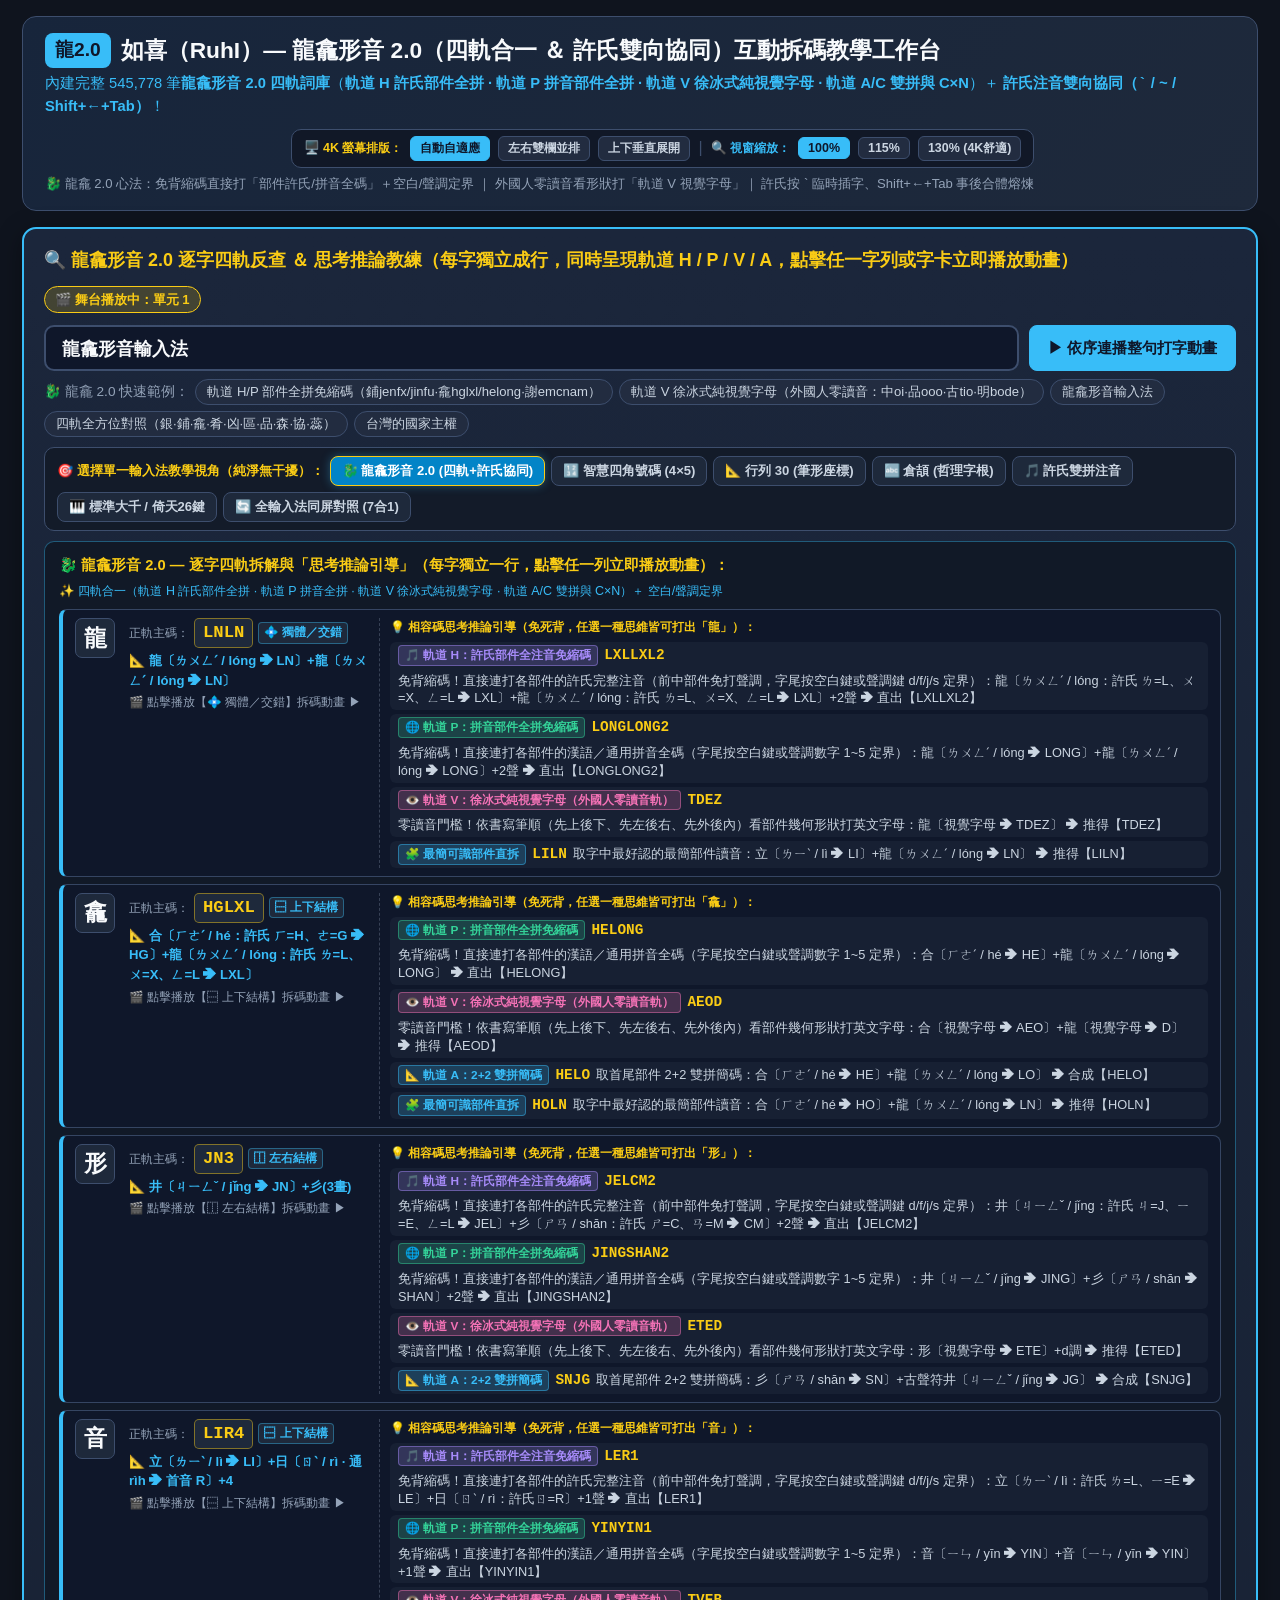
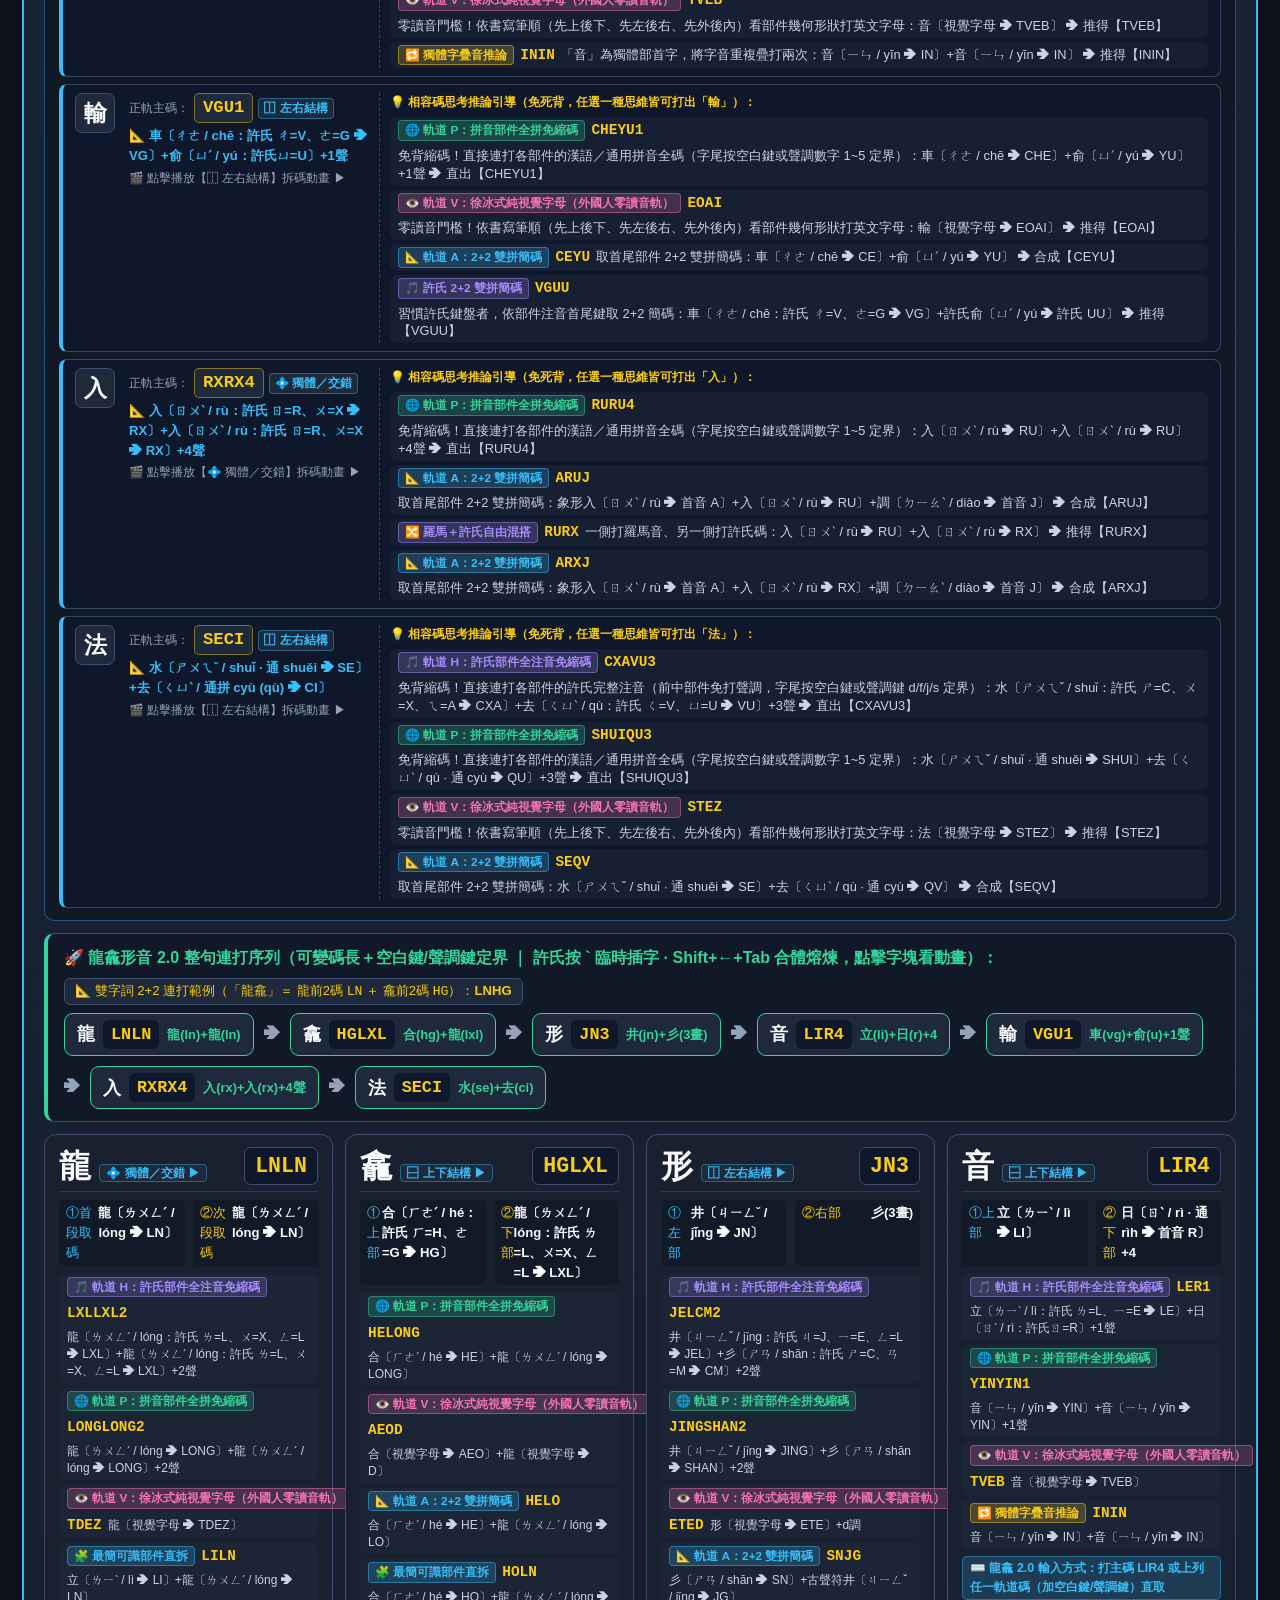
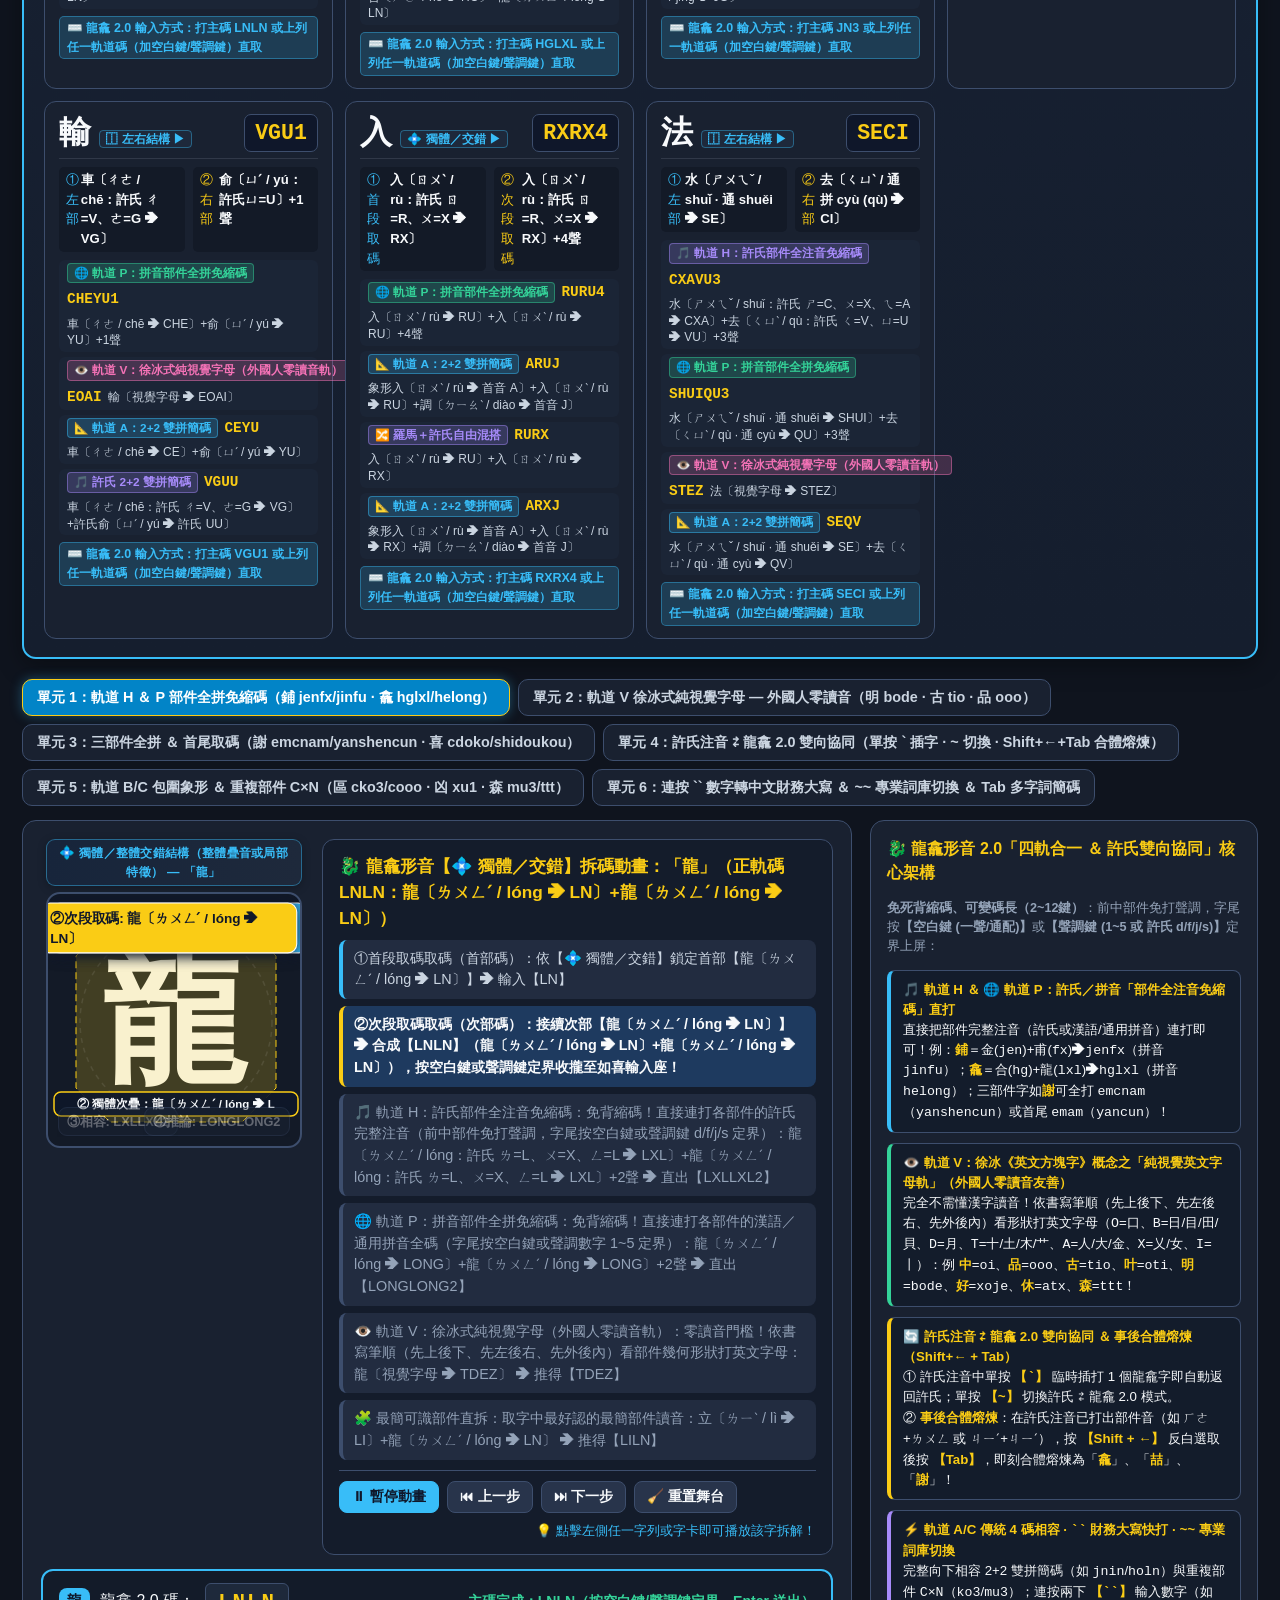
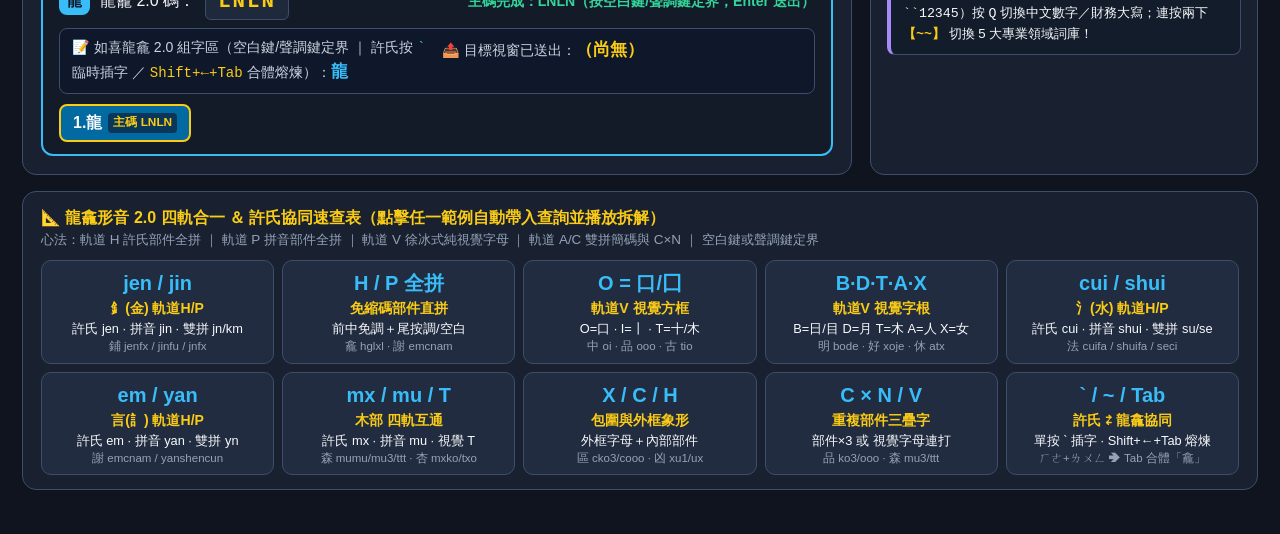
==== docs/ruhi_interactive_workbench.html @ 142019ea "feat(release): RuhI v0.7.0 - Longkan Morpho-Phonetic 4-Code IME (95,663 entries), cross-IME inline/t" ====
<!DOCTYPE html>
<html lang="zh-TW">
<head>
<meta charset="UTF-8">
<meta name="viewport" content="width=device-width, initial-scale=1.0">
<title>如喜（RuhI）— 跨輸入法通用反查教練 ＆ 互動拆碼教學工作台</title>
<style>
  :root {
    --bg-main: #0f141e;
    --bg-card: #192130;
    --bg-surface: #222c40;
    --bg-key: #28344b;
    --bg-key-spec: #34435e;
    --border: #3d4e6d;
    --text-bright: #f8fafc;
    --text-main: #cbd5e1;
    --text-muted: #94a3b8;
    --cyan: #38bdf8;
    --gold: #facc15;
    --green: #34d399;
    --pink: #f472b6;
    --purple: #a78bfa;
  }
  * { box-sizing: border-box; margin: 0; padding: 0; }
  body {
    background: var(--bg-main);
    color: var(--text-bright);
    font-family: "Microsoft JhengHei", "PingFang TC", "Noto Sans TC", sans-serif;
    line-height: 1.5;
    padding: 16px 22px;
  }
  .container {
    max-width: min(97vw, 2520px);
    margin: 0 auto;
  }

  /* 4K / 寬螢幕自適應雙主欄工作台 (R-UI/UX Split Workbench) */
  .workbench-layout {
    display: grid;
    grid-template-columns: 1fr;
    gap: 20px;
    align-items: start;
  }
  @media (min-width: 1520px) {
    body:not(.force-stack) .workbench-layout {
      grid-template-columns: minmax(520px, 1fr) minmax(880px, 1.15fr);
    }
    body:not(.force-stack) .stage-col {
      position: sticky;
      top: 14px;
    }
  }
  @media (min-width: 2100px) {
    body:not(.force-stack) .workbench-layout {
      grid-template-columns: minmax(680px, 1.05fr) minmax(1020px, 1.2fr);
      gap: 26px;
    }
    .char-cards-grid {
      grid-template-columns: repeat(auto-fill, minmax(255px, 1fr)) !important;
    }
  }
  body.force-split .workbench-layout {
    grid-template-columns: minmax(480px, 1fr) minmax(820px, 1.15fr);
  }
  body.force-split .stage-col {
    position: sticky;
    top: 14px;
  }

  /* 舞台聚光燈脈衝動畫（點擊字卡／詞塊時醒目提示） */
  @keyframes stagePulseGlow {
    0% { box-shadow: 0 0 0 0 rgba(250, 204, 21, 0.85), 0 0 32px rgba(56, 189, 248, 0.75); border-color: var(--gold); }
    60% { box-shadow: 0 0 0 10px rgba(250, 204, 21, 0), 0 0 24px rgba(56, 189, 248, 0.35); border-color: var(--cyan); }
    100% { box-shadow: none; border-color: var(--border); }
  }
  .stage-card.stage-flash {
    animation: stagePulseGlow 1.15s ease-out;
  }
  .combo-token.active-token {
    background: #065f46 !important;
    border: 2px solid var(--gold) !important;
    box-shadow: 0 0 16px rgba(250, 204, 21, 0.45);
    transform: translateY(-2px);
  }
  .char-detail-card.active-card {
    border: 2px solid var(--gold) !important;
    background: #1e3a5f !important;
    box-shadow: 0 0 18px rgba(250, 204, 21, 0.4);
  }
  .now-playing-pill {
    display: inline-flex;
    align-items: center;
    gap: 6px;
    background: rgba(250, 204, 21, 0.18);
    color: var(--gold);
    border: 1px solid var(--gold);
    padding: 3px 10px;
    border-radius: 999px;
    font-size: 0.82rem;
    font-weight: 700;
  }
  .toolbar-box {
    display: flex;
    align-items: center;
    gap: 8px;
    flex-wrap: wrap;
    background: #111827;
    padding: 6px 12px;
    border-radius: 10px;
    border: 1px solid var(--border);
  }
  .tb-btn {
    background: var(--bg-surface);
    color: var(--text-main);
    border: 1px solid var(--border);
    border-radius: 6px;
    padding: 3px 9px;
    font-size: 0.78rem;
    font-weight: 600;
    cursor: pointer;
  }
  .tb-btn:hover, .tb-btn.active {
    background: var(--cyan);
    color: #0f172a;
    border-color: var(--cyan);
  }
  header {
    background: linear-gradient(135deg, #17253b 0%, #1e293b 100%);
    border: 1px solid var(--border);
    border-radius: 14px;
    padding: 16px 22px;
    margin-bottom: 16px;
    display: flex;
    justify-content: space-between;
    align-items: center;
    flex-wrap: wrap;
    gap: 12px;
  }
  header h1 {
    font-size: 1.42rem;
    color: var(--text-bright);
    display: flex;
    align-items: center;
    gap: 10px;
  }
  .badge-four {
    background: var(--cyan);
    color: #0f172a;
    font-weight: 900;
    padding: 3px 10px;
    border-radius: 8px;
    font-size: 1.2rem;
  }
  header p { color: var(--cyan); font-size: 0.92rem; margin-top: 4px; }

  /* 🔍 整串文字／句子四角碼即時查詢器 */
  .lookup-panel {
    background: linear-gradient(180deg, #1b263b 0%, #151e2e 100%);
    border: 2px solid var(--cyan);
    border-radius: 14px;
    padding: 18px 20px;
    margin-bottom: 18px;
    box-shadow: 0 6px 24px rgba(0, 0, 0, 0.35);
  }
  .lookup-top {
    display: flex;
    gap: 12px;
    align-items: center;
    flex-wrap: wrap;
    margin-bottom: 12px;
  }
  .lookup-title {
    font-size: 1.12rem;
    font-weight: 800;
    color: var(--gold);
    display: flex;
    align-items: center;
    gap: 8px;
  }
  .lookup-input-row {
    display: flex;
    gap: 10px;
    width: 100%;
    flex-wrap: wrap;
  }
  .lookup-input {
    flex: 1;
    min-width: 260px;
    background: #0f172a;
    color: var(--text-bright);
    border: 2px solid var(--border);
    border-radius: 10px;
    padding: 10px 16px;
    font-size: 1.15rem;
    font-weight: 700;
    outline: none;
    transition: border-color 0.2s;
  }
  .lookup-input:focus { border-color: var(--gold); }
  .preset-chips {
    display: flex;
    gap: 6px;
    align-items: center;
    flex-wrap: wrap;
    margin-top: 8px;
    font-size: 0.85rem;
    color: var(--text-muted);
  }
  .chip-btn {
    background: var(--bg-surface);
    color: var(--text-main);
    border: 1px solid var(--border);
    border-radius: 999px;
    padding: 3px 11px;
    font-size: 0.82rem;
    cursor: pointer;
    transition: all 0.15s;
  }
  .chip-btn:hover { border-color: var(--cyan); color: #fff; background: #1e3a5f; }

  .ime-mode-bar {
    display: flex;
    gap: 6px;
    align-items: center;
    flex-wrap: wrap;
    margin-top: 10px;
    margin-bottom: 10px;
    padding: 8px 12px;
    background: #131b29;
    border: 1px solid var(--border);
    border-radius: 10px;
  }
  .ime-mode-btn {
    background: #1e293b;
    color: var(--text-main);
    border: 1px solid var(--border);
    padding: 5px 11px;
    border-radius: 8px;
    font-size: 0.82rem;
    font-weight: 700;
    cursor: pointer;
    transition: all 0.18s;
  }
  .ime-mode-btn:hover { border-color: var(--cyan); color: #fff; }
  .ime-mode-btn.active {
    background: #0284c7;
    color: #fff;
    border-color: var(--gold);
    box-shadow: 0 0 10px rgba(56, 189, 248, 0.35);
  }
  .cross-ime-matrix {
    background: #111927;
    border: 1px solid rgba(56, 189, 248, 0.4);
    border-radius: 10px;
    padding: 12px 14px;
    margin-bottom: 10px;
    display: flex;
    flex-direction: column;
    gap: 8px;
  }
  .cim-row {
    display: grid;
    grid-template-columns: 185px 1fr;
    gap: 10px;
    align-items: start;
    padding: 8px 10px;
    border-radius: 8px;
    background: rgba(30, 41, 59, 0.55);
    font-size: 0.85rem;
  }
  .cim-row.highlight-ime {
    background: rgba(2, 132, 199, 0.18);
    border: 1px solid var(--gold);
  }
  .cim-name { font-weight: 800; color: var(--gold); padding-top: 4px; }
  .cim-val { color: var(--text-bright); font-family: "Consolas", "Microsoft JhengHei", monospace; word-break: break-word; display: flex; flex-direction: column; gap: 6px; }
  /* 逐字獨立成行 + 相容碼思考推論引導列 */
  .cim-char-list {
    display: flex;
    flex-direction: column;
    gap: 7px;
    width: 100%;
  }
  .cim-char-line {
    display: grid;
    grid-template-columns: 44px minmax(195px, 240px) 1fr;
    gap: 10px;
    align-items: start;
    background: #0f172a;
    border: 1px solid rgba(61, 78, 109, 0.85);
    border-left: 4px solid var(--cyan);
    border-radius: 8px;
    padding: 8px 12px;
    cursor: pointer;
    transition: all 0.15s;
  }
  .cim-char-line:hover {
    border-color: var(--gold);
    background: #17253b;
    transform: translateX(2px);
  }
  @media (max-width: 860px) {
    .cim-char-line { grid-template-columns: 42px 1fr; }
    .cim-char-reasoning { grid-column: 1 / -1; }
  }
  .cim-char-glyph {
    font-size: 1.45rem;
    font-weight: 900;
    color: var(--text-bright);
    background: #1e293b;
    border: 1px solid var(--border);
    border-radius: 7px;
    width: 40px;
    height: 40px;
    display: flex;
    align-items: center;
    justify-content: center;
  }
  .cim-char-primary {
    display: flex;
    flex-direction: column;
    gap: 3px;
  }
  .cim-main-code {
    font-family: "Consolas", monospace;
    font-size: 1.08rem;
    font-weight: 900;
    color: var(--gold);
    background: #1e293b;
    padding: 1px 8px;
    border-radius: 5px;
    border: 1px solid rgba(250, 204, 21, 0.45);
    display: inline-block;
  }
  .cim-main-desc {
    font-size: 0.82rem;
    color: var(--cyan);
    font-weight: 700;
  }
  .cim-char-reasoning {
    display: flex;
    flex-direction: column;
    gap: 4px;
    font-size: 0.8rem;
    border-left: 1px dashed rgba(148, 163, 184, 0.3);
    padding-left: 10px;
  }
  .reason-item {
    display: flex;
    flex-wrap: wrap;
    align-items: baseline;
    gap: 6px;
    line-height: 1.4;
    background: rgba(30, 41, 59, 0.55);
    padding: 3px 8px;
    border-radius: 6px;
  }
  .reason-tag {
    font-size: 0.74rem;
    font-weight: 800;
    padding: 1px 6px;
    border-radius: 4px;
    white-space: nowrap;
  }
  .rt-sound { background: rgba(52, 211, 153, 0.2); color: var(--green); border: 1px solid rgba(52, 211, 153, 0.45); }
  .rt-shape { background: rgba(56, 189, 248, 0.2); color: var(--cyan); border: 1px solid rgba(56, 189, 248, 0.45); }
  .rt-dup   { background: rgba(250, 204, 21, 0.2); color: var(--gold); border: 1px solid rgba(250, 204, 21, 0.45); }
  .rt-hsu   { background: rgba(167, 139, 250, 0.2); color: var(--purple); border: 1px solid rgba(167, 139, 250, 0.45); }
  .rt-vis   { background: rgba(244, 114, 182, 0.2); color: var(--pink); border: 1px solid rgba(244, 114, 182, 0.45); }
  .reason-code {
    font-family: "Consolas", monospace;
    font-weight: 900;
    color: var(--gold);
    font-size: 0.9rem;
  }
  .reason-explain {
    color: var(--text-main);
    font-family: "Microsoft JhengHei", sans-serif;
  }
  .guide-card {
    background: var(--bg-card);
    border: 1px solid var(--border);
    border-radius: 14px;
    padding: 16px;
    display: flex;
    flex-direction: column;
    gap: 10px;
  }
  .guide-rule-box {
    background: #131c2b;
    border: 1px solid var(--border);
    border-left: 4px solid var(--cyan);
    border-radius: 8px;
    padding: 9px 12px;
    font-size: 0.83rem;
  }
  .guide-rule-box strong { color: var(--gold); }
  .cdc-cross-ime {
    margin-top: 6px;
    padding-top: 6px;
    border-top: 1px dashed rgba(148, 163, 184, 0.28);
    display: flex;
    flex-direction: column;
    gap: 3px;
    font-size: 0.77rem;
  }
  .cdc-ime-row {
    display: flex;
    justify-content: space-between;
    gap: 6px;
    color: var(--text-muted);
  }
  .cdc-ime-row strong { color: var(--text-bright); font-family: "Consolas", "Microsoft JhengHei", monospace; }

  /* 整串最速連打攻略條 */
  .combo-banner {
    background: #111827;
    border: 1px solid var(--border);
    border-left: 4px solid var(--green);
    border-radius: 10px;
    padding: 12px 16px;
    margin-top: 12px;
    display: flex;
    flex-direction: column;
    gap: 8px;
  }
  .combo-tokens {
    display: flex;
    flex-wrap: wrap;
    gap: 10px;
    align-items: center;
  }
  .combo-token {
    background: #1e293b;
    border: 1px solid var(--green);
    border-radius: 9px;
    padding: 6px 12px;
    cursor: pointer;
    display: flex;
    align-items: center;
    gap: 8px;
    transition: all 0.15s;
  }
  .combo-token:hover {
    background: #064e3b;
    transform: translateY(-2px);
    box-shadow: 0 4px 12px rgba(52, 211, 153, 0.25);
  }
  .ct-word { font-size: 1.15rem; font-weight: 800; color: var(--text-bright); }
  .ct-code {
    font-family: "Consolas", monospace;
    font-size: 1.05rem;
    font-weight: 800;
    color: var(--gold);
    background: #0f172a;
    padding: 2px 8px;
    border-radius: 6px;
  }
  .ct-keyhint { font-size: 0.8rem; color: var(--green); font-weight: 600; }

  /* 逐字四角拆解卡片網格 */
  .char-cards-grid {
    display: grid;
    grid-template-columns: repeat(auto-fill, minmax(235px, 1fr));
    gap: 12px;
    margin-top: 12px;
  }
  .char-detail-card {
    background: var(--bg-card);
    border: 1px solid var(--border);
    border-radius: 12px;
    padding: 12px 14px;
    cursor: pointer;
    transition: all 0.18s;
    display: flex;
    flex-direction: column;
    gap: 8px;
  }
  .char-detail-card:hover, .char-detail-card.active-card {
    border-color: var(--gold);
    background: #1e2d44;
    transform: translateY(-2px);
    box-shadow: 0 4px 14px rgba(250, 204, 21, 0.2);
  }
  .cdc-header {
    display: flex;
    justify-content: space-between;
    align-items: center;
    border-bottom: 1px solid rgba(148, 163, 184, 0.18);
    padding-bottom: 6px;
  }
  .cdc-char {
    font-size: 2rem;
    font-weight: 900;
    color: var(--text-bright);
    line-height: 1.1;
  }
  .cdc-maincode {
    font-family: "Consolas", monospace;
    font-size: 1.35rem;
    font-weight: 900;
    color: var(--gold);
    background: #0f172a;
    padding: 2px 10px;
    border-radius: 7px;
    border: 1px solid var(--border);
  }
  .cdc-corners {
    display: grid;
    grid-template-columns: 1fr 1fr;
    gap: 4px 8px;
    font-size: 0.82rem;
  }
  .cdc-c-item {
    background: #131a27;
    padding: 3px 7px;
    border-radius: 5px;
    display: flex;
    justify-content: space-between;
  }
  .cdc-badges {
    display: flex;
    flex-wrap: wrap;
    gap: 5px;
    font-size: 0.78rem;
  }
  .cdc-badge {
    padding: 2px 7px;
    border-radius: 5px;
    font-weight: 600;
  }
  .b-fuzzy { background: rgba(52, 211, 153, 0.18); color: var(--green); border: 1px solid rgba(52, 211, 153, 0.4); }
  .b-var { background: rgba(244, 114, 182, 0.18); color: var(--pink); border: 1px solid rgba(244, 114, 182, 0.4); }
  .b-how { background: rgba(56, 189, 248, 0.18); color: var(--cyan); border: 1px solid rgba(56, 189, 248, 0.4); width: 100%; margin-top: 2px; }

  .lesson-tabs {
    display: flex;
    gap: 8px;
    flex-wrap: wrap;
    margin-bottom: 14px;
  }
  .tab-btn {
    background: var(--bg-card);
    color: var(--text-main);
    border: 1px solid var(--border);
    padding: 8px 14px;
    border-radius: 10px;
    cursor: pointer;
    font-size: 0.9rem;
    font-weight: 600;
    transition: all 0.2s;
  }
  .tab-btn:hover { border-color: var(--cyan); color: var(--text-bright); }
  .tab-btn.active {
    background: #0284c7;
    color: #fff;
    border-color: var(--gold);
    box-shadow: 0 0 12px rgba(56, 189, 248, 0.35);
  }
  .main-grid {
    display: grid;
    grid-template-columns: 1fr 388px;
    gap: 18px;
  }
  @media (max-width: 980px) { .main-grid { grid-template-columns: 1fr; } }
  .stage-card {
    background: var(--bg-card);
    border: 1px solid var(--border);
    border-radius: 14px;
    padding: 18px;
    display: flex;
    flex-direction: column;
    gap: 14px;
  }
  .stage-top {
    display: grid;
    grid-template-columns: 265px 1fr;
    gap: 16px;
    align-items: stretch;
  }
  @media (max-width: 720px) { .stage-top { grid-template-columns: 1fr; } }
  .canvas-col {
    display: flex;
    flex-direction: column;
    align-items: center;
    gap: 6px;
  }
  .struct-type-pill {
    width: 256px;
    background: linear-gradient(90deg, #17253b 0%, #1e293b 100%);
    border: 1px solid rgba(56, 189, 248, 0.45);
    border-radius: 9px;
    padding: 4px 10px;
    font-size: 0.78rem;
    font-weight: 800;
    color: var(--cyan);
    text-align: center;
    letter-spacing: 0.3px;
    box-shadow: 0 2px 8px rgba(0, 0, 0, 0.25);
  }
  .char-canvas {
    position: relative;
    width: 256px;
    height: 256px;
    background: #131a27;
    border: 2px solid var(--border);
    border-radius: 14px;
    margin: 0 auto;
    overflow: hidden;
    display: flex;
    align-items: center;
    justify-content: center;
  }
  .char-canvas[data-struct="four_corner"]::before,
  .char-canvas[data-struct="four_corner"]::after {
    content: "";
    position: absolute;
    background: rgba(148, 163, 184, 0.14);
  }
  .char-canvas[data-struct="four_corner"]::before { width: 100%; height: 1px; top: 50%; left: 0; }
  .char-canvas[data-struct="four_corner"]::after { height: 100%; width: 1px; left: 50%; top: 0; }
  .hl-svg-overlay {
    position: absolute;
    inset: 0;
    width: 256px;
    height: 256px;
    z-index: 4;
    pointer-events: none;
    overflow: visible;
  }
  @keyframes svgZonePulse {
    0%, 100% { fill-opacity: 0.22; stroke-width: 3.2px; }
    50% { fill-opacity: 0.34; stroke-width: 4.2px; }
  }
  .svg-hl-shape {
    animation: svgZonePulse 1.8s ease-in-out infinite;
    transition: all 0.28s ease;
  }
  .big-char {
    font-size: 144px;
    font-weight: 800;
    color: var(--text-bright);
    user-select: none;
    z-index: 2;
    line-height: 1;
  }
  .phrase-pair { display: flex; gap: 8px; z-index: 2; }
  .phrase-pair span { font-size: 92px; font-weight: 800; padding: 4px; }
  .corner-spot {
    position: absolute;
    border-radius: 9px;
    padding: 4px 8px;
    font-size: 0.8rem;
    font-weight: 700;
    z-index: 5;
    transition: all 0.28s;
    opacity: 0.35;
    background: #1e293b;
    border: 1px solid var(--border);
  }
  .corner-spot.active {
    opacity: 1;
    transform: scale(1.06);
    color: #0f172a;
    box-shadow: 0 0 14px currentColor;
  }
  .spot-tl { top: 10px; left: 10px; }
  .spot-tr { top: 10px; right: 10px; }
  .spot-bl { bottom: 10px; left: 10px; }
  .spot-br { bottom: 10px; right: 10px; }
  .spot-tl.active { background: var(--cyan); border-color: #fff; }
  .spot-tr.active { background: var(--gold); border-color: #fff; }
  .spot-bl.active { background: var(--green); border-color: #fff; }
  .spot-br.active { background: var(--pink); border-color: #fff; }
  .highlight-zone {
    position: absolute;
    border: 3px dashed var(--gold);
    border-radius: 10px;
    background: rgba(56, 189, 248, 0.14);
    z-index: 3;
    transition: all 0.3s ease;
    pointer-events: none;
    opacity: 0;
  }
  .highlight-zone.show { opacity: 1; }
  .steps-panel {
    display: flex;
    flex-direction: column;
    justify-content: space-between;
    background: #141c2b;
    border: 1px solid var(--border);
    border-radius: 12px;
    padding: 14px 16px;
  }
  .step-list { display: flex; flex-direction: column; gap: 7px; }
  .step-item {
    padding: 8px 11px;
    border-radius: 8px;
    background: var(--bg-surface);
    border-left: 4px solid var(--border);
    font-size: 0.9rem;
    color: var(--text-muted);
    cursor: pointer;
    transition: all 0.2s;
  }
  .step-item.done { color: var(--text-main); border-left-color: var(--cyan); }
  .step-item.current {
    background: #1e3a5f;
    color: var(--text-bright);
    border-left-color: var(--gold);
    font-weight: 700;
  }
  .playback-controls {
    display: flex;
    align-items: center;
    gap: 8px;
    margin-top: 10px;
    padding-top: 10px;
    border-top: 1px solid var(--border);
    flex-wrap: wrap;
  }
  .ctrl-btn {
    background: var(--bg-key);
    color: var(--text-bright);
    border: 1px solid var(--border);
    padding: 6px 12px;
    border-radius: 8px;
    cursor: pointer;
    font-weight: 600;
    font-size: 0.85rem;
  }
  .ctrl-btn:hover { border-color: var(--cyan); background: #334155; }
  .ctrl-btn.primary { background: var(--cyan); color: #0f172a; border-color: var(--cyan); }

  /* 模擬 TSF 候選字視窗 */
  .tsf-window {
    background: #131b29;
    border: 2px solid var(--cyan);
    border-radius: 12px;
    padding: 12px 16px;
  }
  .tsf-header {
    display: flex;
    justify-content: space-between;
    align-items: center;
    margin-bottom: 8px;
    flex-wrap: wrap;
    gap: 8px;
  }
  .tsf-code-box { display: flex; align-items: center; gap: 10px; }
  .tsf-code {
    font-family: "Consolas", monospace;
    font-size: 1.3rem;
    font-weight: 800;
    color: var(--gold);
    letter-spacing: 2px;
    background: #1e293b;
    padding: 2px 12px;
    border-radius: 6px;
    border: 1px solid var(--border);
  }
  .tsf-status { color: var(--green); font-size: 0.88rem; font-weight: 600; }
  .tsf-candidates { display: flex; gap: 8px; flex-wrap: wrap; }
  .cand-item {
    background: var(--bg-key);
    border: 1px solid var(--border);
    padding: 5px 12px;
    border-radius: 8px;
    font-size: 1rem;
    display: flex;
    align-items: center;
    gap: 6px;
    cursor: pointer;
  }
  .cand-item.selected {
    background: #0369a1;
    border: 2px solid var(--gold);
    font-weight: 700;
  }
  .cand-tag {
    font-size: 0.74rem;
    padding: 1px 5px;
    border-radius: 4px;
    background: rgba(15, 23, 42, 0.6);
    color: var(--gold);
  }

  /* 4x5 實體小鍵盤 */
  .numpad-card {
    background: var(--bg-card);
    border: 1px solid var(--border);
    border-radius: 14px;
    padding: 16px;
  }
  .numpad-title {
    font-size: 1rem;
    font-weight: 700;
    color: var(--gold);
    margin-bottom: 10px;
    display: flex;
    justify-content: space-between;
    align-items: center;
  }
  .numpad-grid {
    display: grid;
    grid-template-columns: repeat(4, minmax(0, 1fr));
    grid-auto-rows: minmax(68px, auto);
    gap: 9px;
  }
  .np-key {
    background: var(--bg-key);
    border: 1px solid var(--border);
    border-radius: 10px;
    padding: 8px 10px;
    display: flex;
    flex-direction: column;
    justify-content: space-between;
    gap: 4px;
    cursor: pointer;
    user-select: none;
    transition: all 0.12s;
    overflow: hidden;
  }
  .np-key:hover { border-color: var(--cyan); background: #334155; }
  .np-key:active, .np-key.pressing {
    background: var(--cyan) !important;
    color: #0f172a !important;
    border-color: var(--gold) !important;
    transform: scale(0.95);
    box-shadow: 0 0 18px rgba(56, 189, 248, 0.75);
  }
  .np-key.pressing .k-main, .np-key.pressing .k-sub { color: #0f172a !important; }
  .np-key.trail { border-color: var(--cyan); background: #1e3a5f; }
  .np-key.spec { background: var(--bg-key-spec); }
  .np-key.tall { grid-row: span 2; }
  .np-key.wide { grid-column: span 2; }
  .k-main {
    font-size: 1.25rem;
    font-weight: 800;
    line-height: 1.15;
    color: var(--text-bright);
  }
  .k-sub {
    font-size: 0.78rem;
    line-height: 1.25;
    color: var(--text-muted);
    white-space: nowrap;
  }

  /* 0~9 筆形口訣互動卡片 */
  .rhyme-section {
    margin-top: 16px;
    background: var(--bg-card);
    border: 1px solid var(--border);
    border-radius: 14px;
    padding: 14px 18px;
  }
  .rhyme-grid {
    display: grid;
    grid-template-columns: repeat(10, 1fr);
    gap: 8px;
    margin-top: 10px;
  }
  @media (max-width: 900px) { .rhyme-grid { grid-template-columns: repeat(5, 1fr); } }
  .rhyme-box {
    background: var(--bg-surface);
    border: 1px solid var(--border);
    border-radius: 10px;
    padding: 7px;
    text-align: center;
    cursor: pointer;
  }
  .rhyme-box:hover { border-color: var(--gold); background: #1e3a5f; }
  .r-num { font-size: 1.25rem; font-weight: 900; color: var(--cyan); }
  .r-name { font-size: 0.88rem; font-weight: 700; color: var(--gold); }
  .r-shape { font-size: 0.8rem; color: var(--text-bright); }
  .r-ex { font-size: 0.72rem; color: var(--text-muted); }
</style>
</head>
<body>
<div class="container">
  <header>
    <div>
      <h1><span class="badge-four" id="headerBadge">龍2.0</span> <span id="headerTitleText">如喜（RuhI）— 跨輸入法通用反查教練 ＆ 互動拆碼教學工作台</span></h1>
      <p id="headerSubText">內建完整 545,778 筆<strong>龍龕形音 2.0 四軌詞庫</strong> ＋ 76,299 筆四角混合構詞碼表 ＋ <strong>全系統 7 大輸入法雙向反查與相容碼思考推論引擎</strong>！</p>
    </div>
    <div style="display:flex; flex-direction:column; align-items:flex-end; gap:6px;">
      <div class="toolbar-box">
        <span style="font-size:0.78rem; color:var(--gold); font-weight:700;">🖥️ 4K 螢幕排版：</span>
        <button class="tb-btn active" id="layoutAutoBtn" onclick="setWorkbenchLayout('auto')" title="寬螢幕(≥1520px)自動左右並排，窄視窗上下展開">自動自適應</button>
        <button class="tb-btn" id="layoutSplitBtn" onclick="setWorkbenchLayout('split')" title="強制左右雙欄並排（左查字卡、右釘選動畫舞台）">左右雙欄並排</button>
        <button class="tb-btn" id="layoutStackBtn" onclick="setWorkbenchLayout('stack')" title="傳統上下垂直堆疊">上下垂直展開</button>
        <span style="color:var(--border);">|</span>
        <span style="font-size:0.78rem; color:var(--cyan); font-weight:700;">🔍 視窗縮放：</span>
        <button class="tb-btn active" id="zoom100Btn" onclick="setPageZoom(1)">100%</button>
        <button class="tb-btn" id="zoom115Btn" onclick="setPageZoom(1.15)">115%</button>
        <button class="tb-btn" id="zoom130Btn" onclick="setPageZoom(1.3)">130% (4K舒適)</button>
      </div>
      <div id="headerMotto" style="font-size:0.82rem; color:var(--text-muted);">
        切換下方「跨輸入法反查視角」，全頁即刻純淨化為該輸入法專屬拆碼教學（絕不混雜其他方案干擾資訊）
      </div>
    </div>
  </header>

  <div class="workbench-layout">
    <!-- 左主欄：🔍 整串文字／句子即時查詢器與逐字字卡 -->
    <div class="lookup-col">
      <div class="lookup-panel" style="margin-bottom:0;">
        <div class="lookup-top" style="justify-content:space-between;">
          <div class="lookup-title" id="lookupTitleText">🔍 跨輸入法整句即時反查 ＆ 相容碼思考推論教練（點擊任一字列或字卡立即播放拆解動畫）</div>
          <span class="now-playing-pill" id="nowPlayingBadge">🎬 舞台播放中：單元 1</span>
        </div>
        <div class="lookup-input-row">
          <input type="text" id="lookupInput" class="lookup-input" value="龍龕形音輸入法" placeholder="在此輸入或貼上想查詢的單字、詞彙或整串句子（例如：龍龕形音輸入法、台灣）..." oninput="analyzeFullText()" />
          <button class="ctrl-btn primary" onclick="playLookupSequenceAnim()" style="font-size:0.95rem; padding:10px 18px;">▶ 依序連播整句打字動畫</button>
        </div>
        <div class="preset-chips" id="presetChips"></div>

        <!-- 通用可擴展跨輸入法反查教練模式切換列 -->
        <div class="ime-mode-bar" id="imeModeBar">
          <span style="font-size:0.82rem; font-weight:800; color:var(--gold);">🎯 選擇單一輸入法教學視角（純淨無干擾）：</span>
          <button class="ime-mode-btn" data-ime="longkan" onclick="setCrossImeMode('longkan')">🐉 龍龕形音 2.0 (四軌+許氏協同)</button>
          <button class="ime-mode-btn" data-ime="four_corner" onclick="setCrossImeMode('four_corner')">🔢 智慧四角號碼 (4×5)</button>
          <button class="ime-mode-btn" data-ime="array30" onclick="setCrossImeMode('array30')">📐 行列 30 (筆形座標)</button>
          <button class="ime-mode-btn" data-ime="cangjie" onclick="setCrossImeMode('cangjie')">🔤 倉頡 (哲理字根)</button>
          <button class="ime-mode-btn" data-ime="hsu" onclick="setCrossImeMode('hsu')">🎵 許氏雙拼注音</button>
          <button class="ime-mode-btn" data-ime="standard" onclick="setCrossImeMode('standard')">🎹 標準大千 / 倚天26鍵</button>
          <button class="ime-mode-btn active" data-ime="all" onclick="setCrossImeMode('all')">🔄 全輸入法同屏對照 (7合1)</button>
        </div>

        <!-- 逐字獨立成行 + 相容碼思考推論引導面板 -->
        <div class="cross-ime-matrix" id="crossImeMatrix"></div>

        <!-- A. 整串最速連打推薦序列 -->
        <div class="combo-banner" id="comboBanner"></div>

        <!-- B. 逐字拆解詳情卡片 -->
        <div class="char-cards-grid" id="charCardsGrid"></div>
      </div>
    </div>

    <!-- 右主欄（寬螢幕 Sticky 常駐釘選）：單元頁籤 ＋ 動畫舞台 ＋ 專屬互動卡 ＋ 底部速查表 -->
    <div class="stage-col" id="stageAnchor">
      <!-- 單元切換頁籤（隨當前選取的輸入法動態切換） -->
      <div class="lesson-tabs" id="lessonTabs"></div>

      <div class="main-grid">
        <!-- 左側動畫舞台與模擬候選窗 -->
        <div class="stage-card" id="stageCard">
      <div class="stage-top">
        <div class="canvas-col">
          <div class="struct-type-pill" id="structTypePill">💠 結構拓撲分析</div>
          <div class="char-canvas" id="charCanvas" data-struct="single">
            <svg class="hl-svg-overlay" id="hlSvg" viewBox="0 0 256 256" aria-hidden="true"></svg>
            <div class="spot-tl corner-spot" id="spot0">①首部</div>
            <div class="spot-tr corner-spot" id="spot1">②次部</div>
            <div class="spot-bl corner-spot" id="spot2">③相容軌</div>
            <div class="spot-br corner-spot" id="spot3">④推論法</div>
            <div class="highlight-zone" id="hlZone"></div>
            <div class="big-char" id="stageChar">龍</div>
          </div>
        </div>

        <div class="steps-panel">
          <div>
            <h3 id="lessonTitle" style="color:var(--gold); margin-bottom:8px; font-size:1.08rem;"></h3>
            <div class="step-list" id="stepList"></div>
          </div>
          <div class="playback-controls">
            <button class="ctrl-btn primary" id="playPauseBtn" onclick="togglePlay()">⏸ 暫停動畫</button>
            <button class="ctrl-btn" onclick="prevStep()">⏮ 上一步</button>
            <button class="ctrl-btn" onclick="nextStep()">⏭ 下一步</button>
            <button class="ctrl-btn" onclick="clearSandbox()">🧹 重置舞台</button>
            <span style="font-size:0.8rem; color:var(--cyan); margin-left:auto;">
              💡 點擊左側任一字列或字卡即可播放該字拆解！
            </span>
          </div>
        </div>
      </div>

      <!-- 模擬如喜 TSF 懸浮候選窗 -->
      <div class="tsf-window">
        <div class="tsf-header">
          <div class="tsf-code-box">
            <span class="badge-four" id="tsfBadgeIcon" style="font-size:0.95rem; padding:2px 8px;">龍</span>
            <span id="tsfCodeLabel">輸入碼：</span>
            <span class="tsf-code" id="tsfCode">lolo</span>
          </div>
          <div class="tsf-status" id="tsfStatus">龍龕形音 4 碼模式</div>
          <div style="display:flex; align-items:center; gap:6px;" id="tsfPagerBox">
            <span id="tsfPageInfo" style="font-size:0.8rem; color:var(--cyan);">第 1/1 頁</span>
            <button class="ctrl-btn" style="padding:3px 8px; font-size:0.78rem;" onclick="pressVirtualKey('PageUp')" title="翻上一頁">◀ 上頁</button>
            <button class="ctrl-btn" style="padding:3px 8px; font-size:0.78rem;" onclick="pressVirtualKey('PageDown')" title="翻下一頁">下頁 ▶</button>
          </div>
        </div>
        <div style="display:grid; grid-template-columns:1fr 1fr; gap:10px; margin-bottom:10px; background:#0f172a; padding:8px 12px; border-radius:8px; border:1px solid var(--border);">
          <div style="font-size:0.88rem; color:var(--text-main);">
            <span id="composeDeskHint">📝 如喜輸入座組句區：</span><strong id="composeDeskOut" style="color:var(--cyan); font-size:1.08rem;">（空白）</strong>
          </div>
          <div style="font-size:0.88rem; color:var(--text-main);">
            📤 目標視窗已送出：<strong id="committedOut" style="color:var(--gold); font-size:1.08rem;">（尚無）</strong>
          </div>
        </div>
        <div class="tsf-candidates" id="tsfCandidates"></div>
      </div>
    </div>

    <!-- 右側卡片 A：龍龕形音 2.0「四軌合一 ＆ 許氏雙向協同」思考推論法則卡（選擇龍龕形音時顯示） -->
    <div class="guide-card" id="longkanGuideCard" style="display:none;">
      <div class="numpad-title" style="margin-bottom:4px;">
        <span>🐉 龍龕形音 2.0「四軌合一 ＆ 許氏雙向協同」核心架構</span>
      </div>
      <div style="font-size:0.79rem; color:var(--text-muted); margin-bottom:4px;">
        <strong>免死背縮碼、可變碼長（2~12鍵）</strong>：前中部件免打聲調，字尾按<strong>【空白鍵 (一聲/通配)】</strong>或<strong>【聲調鍵 (1~5 或 許氏 d/f/j/s)】</strong>定界上屏：
      </div>
      <div class="guide-rule-box" style="border-left-color:var(--cyan);">
        <strong>🎵 軌道 H ＆ 🌐 軌道 P：許氏／拼音「部件全注音免縮碼」直打</strong><br>
        直接把部件完整注音（許氏或漢語/通用拼音）連打即可！例：<strong>鋪</strong>＝金(<code>jen</code>)+甫(<code>fx</code>)➔<code>jenfx</code>（拼音 <code>jinfu</code>）；<strong>龕</strong>＝合(<code>hg</code>)+龍(<code>lxl</code>)➔<code>hglxl</code>（拼音 <code>helong</code>）；三部件字如<strong>謝</strong>可全打 <code>emcnam</code>（<code>yanshencun</code>）或首尾 <code>emam</code>（<code>yancun</code>）！
      </div>
      <div class="guide-rule-box" style="border-left-color:var(--green);">
        <strong>👁️ 軌道 V：徐冰《英文方塊字》概念之「純視覺英文字母軌」（外國人零讀音友善）</strong><br>
        完全不需懂漢字讀音！依書寫筆順（先上後下、先左後右、先外後內）看形狀打英文字母（<code>O</code>=口、<code>B</code>=日/目/田/貝、<code>D</code>=月、<code>T</code>=十/土/木/艹、<code>A</code>=人/大/金、<code>X</code>=乂/女、<code>I</code>=丨）：例 <strong>中</strong>=<code>oi</code>、<strong>品</strong>=<code>ooo</code>、<strong>古</strong>=<code>tio</code>、<strong>叶</strong>=<code>oti</code>、<strong>明</strong>=<code>bode</code>、<strong>好</strong>=<code>xoje</code>、<strong>休</strong>=<code>atx</code>、<strong>森</strong>=<code>ttt</code>！
      </div>
      <div class="guide-rule-box" style="border-left-color:var(--gold);">
        <strong>🔄 許氏注音 ⇄ 龍龕 2.0 雙向協同 ＆ 事後合體熔煉（Shift+← + Tab）</strong><br>
        ① 許氏注音中單按 <strong>【<code>`</code>】</strong> 臨時插打 1 個龍龕字即自動返回許氏；單按 <strong>【<code>~</code>】</strong> 切換許氏 ⇄ 龍龕 2.0 模式。<br>
        ② <strong>事後合體熔煉</strong>：在許氏注音已打出部件音（如 <code>ㄏㄜ</code>+<code>ㄌㄨㄥ</code> 或 <code>ㄐㄧˊ</code>+<code>ㄐㄧˊ</code>），按 <strong>【Shift + ←】</strong> 反白選取後按 <strong>【Tab】</strong>，即刻合體熔煉為「<strong>龕</strong>」、「<strong>喆</strong>」、「<strong>謝</strong>」！
      </div>
      <div class="guide-rule-box" style="border-left-color:var(--purple);">
        <strong>⚡ 軌道 A/C 傳統 4 碼相容 · <code>``</code> 財務大寫快打 · <code>~~</code> 專業詞庫切換</strong><br>
        完整向下相容 2+2 雙拼簡碼（如 <code>jnin</code>/<code>holn</code>）與重複部件 <code>C×N</code>（<code>ko3</code>/<code>mu3</code>）；連按兩下 <strong>【<code>``</code>】</strong> 輸入數字（如 <code>``12345</code>）按 <code>Q</code> 切換中文數字／財務大寫；連按兩下 <strong>【<code>~~</code>】</strong> 切換 5 大專業領域詞庫！
      </div>
    </div>

    <!-- 右側卡片 B：其他單一輸入法（行列30 / 倉頡 / 許氏 / 大千）思考推論卡片 -->
    <div class="guide-card" id="otherImeGuideCard" style="display:none;"></div>

    <!-- 右側卡片 C：4x5 實體數字小鍵盤（僅在智慧四角號碼或全方案對照時顯示） -->
    <div class="numpad-card" id="numpadCard">
      <div class="numpad-title">
        <span>⌨️ 18/19 鍵外接九宮格 (點擊可試打)</span>
        <span style="font-size:0.75rem; color:var(--cyan);">/ 字詞選單 · * 萬用 · . 標點 · - 詞前導 · + 分隔</span>
      </div>
      <div class="numpad-grid">
        <div class="np-key spec" data-key="NumLock" title="保留原生 NumLock（104 鍵盤與外接 18/19 鍵非同步九宮格皆適用）">
          <span class="k-main">NumLk</span><span class="k-sub">原生數字鎖</span>
        </div>
        <div class="np-key spec" data-key="/" onclick="pressVirtualKey('/')" title="進入字詞選單：數字鍵 1~0 快選，+ 翻下一頁，- 翻上一頁">
          <span class="k-main">/</span><span class="k-sub">字詞選單</span>
        </div>
        <div class="np-key spec" data-key="*" onclick="pressVirtualKey('*')" title="萬用字元：不確定某角號碼時以 * 代替（如 23*0）">
          <span class="k-main">*</span><span class="k-sub">萬用字元</span>
        </div>
        <div class="np-key spec" data-key="-" onclick="pressVirtualKey('-')" title="一般狀態：詞前導符號 (-XXXX)；選單狀態：翻上一頁">
          <span class="k-main">-</span><span class="k-sub">詞前導 / 上頁</span>
        </div>

        <div class="np-key" data-key="7" onclick="pressVirtualKey('7')">
          <span class="k-main">7</span><span class="k-sub">角 ┏┐厂</span>
        </div>
        <div class="np-key" data-key="8" onclick="pressVirtualKey('8')">
          <span class="k-main">8</span><span class="k-sub">八 人入丷</span>
        </div>
        <div class="np-key" data-key="9" onclick="pressVirtualKey('9')">
          <span class="k-main">9</span><span class="k-sub">小 忄㣺业</span>
        </div>
        <div class="np-key spec" data-key="+" onclick="pressVirtualKey('+')" title="一般狀態：字詞分隔收攏；選單狀態：翻下一頁">
          <span class="k-main">+</span><span class="k-sub">字詞分隔 / 下頁</span>
        </div>

        <div class="np-key" data-key="4" onclick="pressVirtualKey('4')">
          <span class="k-main">4</span><span class="k-sub">叉 十艹乂</span>
        </div>
        <div class="np-key" data-key="5" onclick="pressVirtualKey('5')">
          <span class="k-main">5</span><span class="k-sub">插 丰扌戈</span>
        </div>
        <div class="np-key" data-key="6" onclick="pressVirtualKey('6')">
          <span class="k-main">6</span><span class="k-sub">方 口囗四</span>
        </div>
        <div class="np-key spec" data-key="Backspace" onclick="pressVirtualKey('Backspace')" title="外接 18/19 鍵九宮格專屬 BackSpace 退格鍵">
          <span class="k-main">⌫ Back</span><span class="k-sub">退格清除</span>
        </div>

        <div class="np-key" data-key="1" onclick="pressVirtualKey('1')">
          <span class="k-main">1</span><span class="k-sub">橫 一乚提</span>
        </div>
        <div class="np-key" data-key="2" onclick="pressVirtualKey('2')">
          <span class="k-main">2</span><span class="k-sub">垂 ｜丿亅</span>
        </div>
        <div class="np-key" data-key="3" onclick="pressVirtualKey('3')">
          <span class="k-main">3</span><span class="k-sub">點 丶捺氵</span>
        </div>
        <div class="np-key spec tall" data-key="Enter" onclick="pressVirtualKey('Enter')">
          <span class="k-main">Enter</span><span class="k-sub" style="white-space:normal;">整句送出<br>(上屏至視窗)</span>
        </div>

        <div class="np-key wide" data-key="0" onclick="pressVirtualKey('0')">
          <span class="k-main">0</span><span class="k-sub">頭 亠(言主广) ／ 複用歸零</span>
        </div>
        <div class="np-key spec" data-key="." onclick="pressVirtualKey('.')" title="標點符號選單前導：按 . 後以 1~0 選標點，+ 下頁 / - 上頁，連按 .. 直出逗號">
          <span class="k-main">.</span><span class="k-sub">標點選單</span>
        </div>
      </div>
    </div>
  </div>

  <!-- 下方速查卡 A：龍龕形音 2.0 四軌合一 ＆ 許氏雙向協同速查表（選擇龍龕形音時顯示） -->
  <div class="rhyme-section" id="lkRhymeSection" style="display:none;">
    <div style="display:flex; justify-content:space-between; align-items:center; flex-wrap:wrap;">
      <strong style="color:var(--gold);">📐 龍龕形音 2.0 四軌合一 ＆ 許氏協同速查表（點擊任一範例自動帶入查詢並播放拆解）</strong>
      <span style="font-size:0.84rem; color:var(--text-muted);">心法：軌道 H 許氏部件全拼 ｜ 軌道 P 拼音部件全拼 ｜ 軌道 V 徐冰式純視覺字母 ｜ 軌道 A/C 雙拼簡碼與 C×N ｜ 空白鍵或聲調鍵定界</span>
    </div>
    <div class="rhyme-grid" style="grid-template-columns: repeat(5, 1fr);">
      <div class="rhyme-box" onclick="setLookupText('鋪銀銅鐵鎮')"><div class="r-num">jen / jin</div><div class="r-name">釒(金) 軌道H/P</div><div class="r-shape">許氏 jen · 拼音 jin · 雙拼 jn/km</div><div class="r-ex">鋪 jenfx / jinfu / jnfx</div></div>
      <div class="rhyme-box" onclick="setLookupText('龕合龍喆喜謝')"><div class="r-num">H / P 全拼</div><div class="r-name">免縮碼部件直拼</div><div class="r-shape">前中免調＋尾按調/空白</div><div class="r-ex">龕 hglxl · 謝 emcnam</div></div>
      <div class="rhyme-box" onclick="setLookupText('中品古叶杏呆回困')"><div class="r-num">O = 口/囗</div><div class="r-name">軌道V 視覺方框</div><div class="r-shape">O=口 · I=丨 · T=十/木</div><div class="r-ex">中 oi · 品 ooo · 古 tio</div></div>
      <div class="rhyme-box" onclick="setLookupText('明早旦唱看休好林森')"><div class="r-num">B·D·T·A·X</div><div class="r-name">軌道V 視覺字根</div><div class="r-shape">B=日/目 D=月 T=木 A=人 X=女</div><div class="r-ex">明 bode · 好 xoje · 休 atx</div></div>
      <div class="rhyme-box" onclick="setLookupText('灣海河法清鴻')"><div class="r-num">cui / shui</div><div class="r-name">氵(水) 軌道H/P</div><div class="r-shape">許氏 cui · 拼音 shui · 雙拼 su/se</div><div class="r-ex">法 cuifa / shuifa / seci</div></div>
      <div class="rhyme-box" onclick="setLookupText('語話說講論謝謹')"><div class="r-num">em / yan</div><div class="r-name">言(訁) 軌道H/P</div><div class="r-shape">許氏 em · 拼音 yan · 雙拼 yn</div><div class="r-ex">謝 emcnam / yanshencun</div></div>
      <div class="rhyme-box" onclick="setLookupText('林森機權橋杏呆')"><div class="r-num">mx / mu / T</div><div class="r-name">木部 四軌互通</div><div class="r-shape">許氏 mx · 拼音 mu · 視覺 T</div><div class="r-ex">森 mumu/mu3/ttt · 杏 mxko/txo</div></div>
      <div class="rhyme-box" onclick="setLookupText('凶區凹凸亞网')"><div class="r-num">X / C / H</div><div class="r-name">包圍與外框象形</div><div class="r-shape">外框字母＋內部部件</div><div class="r-ex">區 cko3/cooo · 凶 xu1/ux</div></div>
      <div class="rhyme-box" onclick="setLookupText('品森晶淼矗協磊蕊')"><div class="r-num">C × N / V</div><div class="r-name">重複部件三疊字</div><div class="r-shape">部件×3 或 視覺字母連打</div><div class="r-ex">品 ko3/ooo · 森 mu3/ttt</div></div>
      <div class="rhyme-box" onclick="setLookupText('龕喆謝喜鋪明看')"><div class="r-num">` / ~ / Tab</div><div class="r-name">許氏 ⇄ 龍龕協同</div><div class="r-shape">單按 ` 插字 · Shift+←+Tab 熔煉</div><div class="r-ex">ㄏㄜ+ㄌㄨㄥ ➔ Tab 合體「龕」</div></div>
    </div>
  </div>

  <!-- 下方速查卡 B：0~9 筆形口訣速查互動卡（僅在智慧四角號碼或全方案對照時顯示） -->
  <div class="rhyme-section" id="fcRhymeSection">
    <div style="display:flex; justify-content:space-between; align-items:center; flex-wrap:wrap;">
      <strong style="color:var(--gold);">📐 0~9 筆形代碼速查表（點擊任一數字可立即輸入試打）</strong>
      <span style="font-size:0.84rem; color:var(--text-muted);">選字口訣：首選按【+ 分隔 / Enter 送出】；非首選按【/ 字詞選單】再按【1~0 快選（+ 下頁 / - 上頁）】；標點按【.】</span>
    </div>
    <div class="rhyme-grid">
      <div class="rhyme-box" onclick="pressVirtualKey('0')"><div class="r-num">0</div><div class="r-name">頭</div><div class="r-shape">亠 獨立點橫</div><div class="r-ex">言 主 广 方</div></div>
      <div class="rhyme-box" onclick="pressVirtualKey('1')"><div class="r-num">1</div><div class="r-name">橫</div><div class="r-shape">一 乚 平橫提</div><div class="r-ex">天 土 江 元</div></div>
      <div class="rhyme-box" onclick="pressVirtualKey('2')"><div class="r-num">2</div><div class="r-name">垂</div><div class="r-shape">｜ 丿 亅 豎撇</div><div class="r-ex">山 月 千 則</div></div>
      <div class="rhyme-box" onclick="pressVirtualKey('3')"><div class="r-num">3</div><div class="r-name">點</div><div class="r-shape">丶 捺 單點捺</div><div class="r-ex">水 汁 寶 之</div></div>
      <div class="rhyme-box" onclick="pressVirtualKey('4')"><div class="r-num">4</div><div class="r-name">叉</div><div class="r-shape">十 乂 艹 交叉</div><div class="r-ex">草 杏 皮 刈</div></div>
      <div class="rhyme-box" onclick="pressVirtualKey('5')"><div class="r-num">5</div><div class="r-name">插</div><div class="r-shape">丰 扌 穿兩筆</div><div class="r-ex">打 戈 申 史</div></div>
      <div class="rhyme-box" onclick="pressVirtualKey('6')"><div class="r-num">6</div><div class="r-name">方</div><div class="r-shape">口 囗 四方框</div><div class="r-ex">國 鳴 目 甲</div></div>
      <div class="rhyme-box" onclick="pressVirtualKey('7')"><div class="r-num">7</div><div class="r-name">角</div><div class="r-shape">┏ ┐ ┗ 折角</div><div class="r-ex">羽 門 陰 雪</div></div>
      <div class="rhyme-box" onclick="pressVirtualKey('8')"><div class="r-num">8</div><div class="r-name">八</div><div class="r-shape">八 人 入 丷</div><div class="r-ex">分 公 坐 羊</div></div>
      <div class="rhyme-box" onclick="pressVirtualKey('9')"><div class="r-num">9</div><div class="r-name">小</div><div class="r-shape">小 忄 㣺 尖小</div><div class="r-ex">尖 惟 慕 榮</div></div>
    </div>
  </div>
    </div><!-- /.stage-col -->
  </div><!-- /.workbench-layout -->
</div>

<script>
// 內嵌完整單字拆碼庫、詞彙簡碼庫與即時反查表
const CHAR_DB = {"，":[[".1"],[],[],{".1":1}],"。":[[".2"],[],[],{".2":1}],"、":[[".3"],[],[],{".3":1}],"？":[[".4"],[],[],{".4":1}],"！":[[".5"],[],[],{".5":1}],"：":[[".6"],[],[],{".6":1}],"；":[[".7"],[],[],{".7":1}],"亭":[["0020","00201"],["0000"],[],{"0000":1,"0020":1,"00201":1}],"亨":[["0020","00207"],["0000"],[],{"0000":2,"0020":2,"00207":1}],"亠":[["0000","00000"],[],[],{"0000":3,"00000":1}],"亮":[["0021","00217"],["0001"],[],{"0001":1,"0021":6,"00217":1}],"充":[["0021","00213"],["0001"],[],{"0001":2,"0021":2,"00213":1}],"座":[["0021","00214"],["0001"],[],{"0001":3,"0021":3,"00214":2}],"產":[["0021","00214"],["0001"],[],{"0001":4,"0021":1,"00214":1}],"竟":[["0021","00216"],["0001"],[],{"0001":5,"0021":5,"00216":2}],"競":[["0021","00216"],["0001"],[],{"0001":6,"0021":4,"00216":1}],"魔":[["0021","00213"],["0001"],[],{"0001":7,"0021":7,"00213":2}],"贏":[["0021","00217"],["0001"],[],{"0001":8,"0021":8,"00217":2}],"龐":[["0021","00211"],["0001"],[],{"0001":9,"0021":9,"00211":1}],"鹿":[["0021","00211"],["0001"],[],{"0001":10,"0021":10,"00211":2}],"塵":[["0021","00214"],["0001"],[],{"0001":11,"0021":11,"00214":3}],"靡":[["0021","00211"],["0001"],[],{"0001":12,"0021":15,"00211":3}],"庄":[["0021","00214"],["0001"],[],{"0001":13,"0021":16,"00214":4}],"庇":[["0021","00211"],["0001"],[],{"0001":14,"0021":17,"00211":4}],"廬":[["0021","00217"],["0001"],[],{"0001":15,"0021":18,"00217":3}],"商":[["0022","00227"],["0002"],[],{"0002":1,"0022":4,"00227":4}],"市":[["0022","00227"],["0002"],[],{"0002":2,"0022":3,"00227":3}],"席":[["0022","00227"],["0002"],[],{"0002":3,"0022":6,"00227":6}],"方":[["0022","00227"],["0002"],[],{"0002":4,"0022":1,"00227":1}],"育":[["0022","00227"],["0002"],[],{"0002":5,"0022":5,"00227":5}],"高":[["0022","00227"],["0002"],[],{"0002":6,"0022":2,"00227":2}],"序":[["0022","00222"],["0002"],[],{"0002":7,"0022":7,"00222":1}],"帝":[["0022","00227"],["0002"],[],{"0002":8,"0022":8,"00227":7}],"旁":[["0022","00227"],["0002"],[],{"0002":9,"0022":9,"00227":8}],"廟":[["0022","00227"],["0002"],[],{"0002":10,"0022":10,"00227":9}],"齊":[["0022","00223"],["0002"],[],{"0002":11,"0022":11,"00223":1}],"廖":[["0022","00222"],["0002"],[],{"0002":12,"0022":12,"00222":2}],"腐":[["0022","00227"],["0002"],[],{"0002":13,"0022":13,"00227":10}],"鷹":[["0022","00227"],["0002"],[],{"0002":14,"0022":14,"00227":11}],"庸":[["0022","00227"],["0002"],[],{"0002":15,"0022":15,"00227":12}],"廊":[["0022","00227"],["0002"],[],{"0002":16,"0022":16,"00227":13}],"裔":[["0022","00227"],["0002"],[],{"0002":17,"0022":17,"00227":14}],"彥":[["0022","00222"],["0002"],[],{"0002":18,"0022":18,"00222":3}],"廁":[["0022","00220"],["0002"],[],{"0002":19,"0022":19,"00220":1}],"膏":[["0022","00227"],["0002"],[],{"0002":20,"0022":24,"00227":15}],"齋":[["0022","00223","00224"],["0002"],[],{"0002":21,"0022":25,"00223":2,"00224":1}],"廓":[["0022","00227"],["0002"],[],{"0002":22,"0022":26,"00227":16}],"康":[["0023","00232"],["0003"],[],{"0003":1,"0023":3,"00232":2}],"應":[["0023","00231"],["0003"],[],{"0003":2,"0023":1,"00231":1}],"麼":[["0023","00232"],["0003"],[],{"0003":3,"0023":2,"00232":1}],"廳":[["0023","00231"],["0003"],[],{"0003":4,"0023":4,"00231":2}],"豪":[["0023","00232"],["0003"],[],{"0003":5,"0023":5,"00232":3}],"廉":[["0023","00237"],["0003"],[],{"0003":6,"0023":6,"00237":1}],"庚":[["0023","00237"],["0003"],[],{"0003":7,"0023":9,"00237":2}],"庶":[["0023","00237"],["0003"],[],{"0003":8,"0023":10,"00237":3}],"夜":[["0024","00247"],["0004"],[],{"0004":1,"0024":5,"00247":2}],"底":[["0024","00242"],["0004"],[],{"0004":2,"0024":3,"00242":1}],"府":[["0024","00240"],["0004"],[],{"0004":3,"0024":2,"00240":1}],"度":[["0024","00247"],["0004"],[],{"0004":4,"0024":1,"00247":1}],"庭":[["0024","00241"],["0004"],[],{"0004":5,"0024":6,"00241":1}],"廠":[["0024","00248"],["0004"],[],{"0004":6,"0024":4,"00248":1}],"慶":[["0024","00247"],["0004"],[],{"0004":7,"0024":7,"00247":3}],"廢":[["0024","00247"],["0004"],[],{"0004":8,"0024":8,"00247":4}],"廚":[["0024","00240"],["0004"],[],{"0004":9,"0024":9,"00240":2}],"廈":[["0024","00247"],["0004"],[],{"0004":10,"0024":11,"00247":5}],"庫":[["0025","00256"],["0005"],[],{"0005":1,"0025":1,"00256":1}],"摩":[["0025","00252"],["0005"],[],{"0005":2,"0025":2,"00252":1}],"店":[["0026","00261"],["0006"],[],{"0006":1,"0026":1,"00261":1}],"唐":[["0026","00267"],["0006"],[],{"0006":2,"0026":2,"00267":1}],"磨":[["0026","00261"],["0006"],[],{"0006":3,"0026":3,"00261":2}],"廂":[["0026","00260"],["0006"],[],{"0006":4,"0026":5,"00260":1}],"廣":[["0028","00286"],["0008"],[],{"0008":1,"0028":1,"00286":1}],"麻":[["0029","00294"],["0009"],[],{"0009":1,"0029":1,"00294":1}],"床":[["0029","00294"],["0009"],["2429","24290"],{"0009":2,"0029":2,"00294":2,"2429":3,"24290":3}],"主":[["0010","00104"],["0011"],[],{"0010":1,"00104":1,"0011":3}],"立":[["0010","00108"],["0011"],[],{"0010":2,"00108":1,"0011":4}],"童":[["0010","00104"],["0011"],[],{"0010":3,"00104":2,"0011":5}],"重":[["2010","20104"],["0010","2011","2210","2211"],[],{"0010":4,"2010":1,"20104":1,"2011":2,"2210":3,"2211":1}],"垂":[["2010","20104"],["0010","2011","2210","2211"],[],{"0010":5,"2010":2,"20104":2,"2011":4,"2210":5,"2211":3}],"壅":[["0010","00104"],[],[],{"0010":6,"00104":3}],"鏖":[["0010","00109"],[],[],{"0010":7,"00109":1}],"亹":[["0010","00107"],[],[],{"0010":8,"00107":1}],"亶":[["0010","00106"],[],[],{"0010":9,"00106":1}],"堃":[["0010","00104"],[],[],{"0010":10,"00104":4}],"斖":[["0010","00107"],[],[],{"0010":11,"00107":2}],"疒":[["0010"],[],[],{"0010":12}],"衁":[["0010","00107"],[],[],{"0010":13,"00107":3}],"銮":[["0010"],[],[],{"0010":14}],"韲":[["0010","00101"],[],[],{"0010":15,"00101":1}],"症":[["0011","00111"],[],[],{"0011":1,"00111":1}],"瘋":[["0011","00117"],[],[],{"0011":2,"00117":1}],"疵":[["0011","00111"],[],[],{"0011":6,"00111":2}],"癱":[["0011","00114"],[],[],{"0011":7,"00114":1}],"疤":[["0011","00117"],[],[],{"0011":8,"00117":2}],"痘":[["0011","00118"],[],[],{"0011":9,"00118":1}],"痊":[["0011","00114"],[],[],{"0011":10,"00114":2}],"乖":[["2011","20111"],["0011","2211"],[],{"0011":11,"2011":1,"20111":1,"2211":4}],"疣":[["0011","00114"],[],[],{"0011":12,"00114":3}],"疙":[["0011","00117"],[],[],{"0011":13,"00117":3}],"瘟":[["0011","00117"],[],[],{"0011":14,"00117":4}],"痙":[["0011","00111"],[],[],{"0011":15,"00111":3}],"雌":[["2011","20114"],["0011","2211"],[],{"0011":16,"2011":3,"20114":1,"2211":6}],"疽":[["0011","00117"],[],[],{"0011":17,"00117":5}],"瘧":[["0011","00114"],[],[],{"0011":18,"00114":4}],"痲":[["0011","00114"],[],[],{"0011":19,"00114":5}],"疸":[["0011","00116"],[],[],{"0011":20,"00116":1}],"痤":[["0011","00114"],[],[],{"0011":21,"00114":6}],"疟":[["0011"],[],[],{"0011":22}],"疮":[["0011"],[],[],{"0011":23}],"疯":[["0011"],[],[],{"0011":24}],"痉":[["0011"],[],[],{"0011":25}],"痖":[["0011"],[],[],{"0011":26}],"瘗":[["0011"],[],[],{"0011":27}],"瘪":[["0011"],[],[],{"0011":28}],"瘫":[["0011"],[],[],{"0011":29}],"癍":[["0011"],[],[],{"0011":30}],"疪":[["00111"],[],[],{"00111":4}],"庛":[["00111"],[],[],{"00111":5}],"疕":[["00111"],[],[],{"00111":6}],"疘":[["00111"],[],[],{"00111":7}],"痄":[["00111"],[],[],{"00111":8}],"痱":[["00111"],[],[],{"00111":9}],"癧":[["00111"],[],[],{"00111":10}],"瘥":[["00112"],[],[],{"00112":1}],"痝":[["00112"],[],[],{"00112":2}],"疱":[["00112"],[],[],{"00112":3}],"瘣":[["00113"],[],[],{"00113":1}],"瘞":[["00114"],[],[],{"00114":7}],"疰":[["00114"],[],[],{"00114":8}],"痓":[["00114"],[],[],{"00114":9}],"痽":[["00114"],[],[],{"00114":10}],"瘽":[["00114"],[],[],{"00114":11}],"癃":[["00114"],[],[],{"00114":12}],"癨":[["00114"],[],[],{"00114":13}],"癰":[["00114"],[],[],{"00114":14}],"癙":[["00117"],[],[],{"00117":6}],"疶":[["00117"],[],[],{"00117":7}],"竝":[["00118"],[],[],{"00118":2}],"幷":[[],[],["8010","8044","00118","80102","80441"],{"00118":3,"8010":17,"80102":2,"8044":8,"80441":2}],"病":[["0012","00127"],[],[],{"0012":1,"00127":1}],"痛":[["0012","00127"],[],[],{"0012":2,"00127":2}],"瘍":[["0012","00127"],[],[],{"0012":3,"00127":3}],"疹":[["0012","00122"],[],[],{"0012":4,"00122":1}],"癇":[["0012","00127"],[],[],{"0012":5,"00127":4}],"痢":[["0012","00120"],[],[],{"0012":6,"00120":1}],"瘠":[["0012","00127"],[],[],{"0012":7,"00127":5}],"癟":[["0012","00127"],[],[],{"0012":8,"00127":6}],"痧":[["0012","00129"],[],[],{"0012":9,"00129":1}],"瘸":[["0012","00127"],[],[],{"0012":10,"00127":7}],"癆":[["0012","00127"],[],[],{"0012":11,"00127":8}],"瘉":[["0012","00121"],[],[],{"0012":12,"00121":1}],"痾":[["0012","00121"],[],[],{"0012":13,"00121":2}],"疔":[["0012","00121"],[],[],{"0012":14,"00121":3}],"痌":[["0012","00127"],[],[],{"0012":15,"00127":9}],"瘳":[["0012","00122"],[],[],{"0012":16,"00122":2}],"癤":[["0012","00127"],[],[],{"0012":17,"00127":10}],"疖":[["0012"],[],[],{"0012":18}],"疗":[["0012"],[],[],{"0012":19}],"疠":[["0012"],[],[],{"0012":20}],"疡":[["0012"],[],[],{"0012":21}],"疬":[["0012"],[],[],{"0012":22}],"痈":[["0012"],[],[],{"0012":23}],"痨":[["0012"],[],[],{"0012":24}],"痫":[["0012"],[],[],{"0012":25}],"瘆":[["0012","00122"],[],[],{"0012":26,"00122":3}],"鸾":[["0012"],[],[],{"0012":27}],"疥":[["0012","00128"],[],[],{"0012":28,"00128":1}],"痹":[["0012","00121"],[],[],{"0012":29,"00121":4}],"癘":[["0012","00127"],[],[],{"0012":30,"00127":11}],"痸":[["00120"],[],[],{"00120":2}],"瘌":[["00120"],[],[],{"00120":3}],"瘮":[[],[],["00122"],{"00122":4}],"癠":[["00123"],[],[],{"00123":1}],"痡":[["00127"],[],[],{"00127":12}],"疿":[["00127"],[],[],{"00127":13}],"痀":[["00127"],[],[],{"00127":14}],"痏":[["00127"],[],[],{"00127":15}],"痑":[["00127"],[],[],{"00127":16}],"痟":[["00127"],[],[],{"00127":17}],"痭":[["00127"],[],[],{"00127":18}],"瘑":[["00127"],[],[],{"00127":19}],"瘺":[["00127"],[],[],{"00127":20}],"癵":[["00127"],[],[],{"00127":21}],"疾":[["0013","00134"],[],[],{"0013":1,"00134":1}],"疼":[["0013","00133"],[],[],{"0013":2,"00133":1}],"痕":[["0013","00132"],[],[],{"0013":3,"00132":1}],"癮":[["0013","00136"],[],[],{"0013":4,"00136":1}],"癒":[["0013","00132"],[],[],{"0013":5,"00132":2}],"癢":[["0013","00132"],[],[],{"0013":6,"00132":3}],"痣":[["0013","00131"],[],[],{"0013":7,"00131":1}],"痍":[["0013","00132"],[],[],{"0013":8,"00132":4}],"瘀":[["0013","00133"],[],[],{"0013":9,"00133":2}],"瘼":[["0013","00134"],[],[],{"0013":10,"00134":2}],"瘾":[["0013"],[],[],{"0013":11}],"瘜":[["0013","00136"],[],[],{"0013":12,"00136":2}],"疺":[["0013","00137"],[],[],{"0013":13,"00137":1}],"痃":[["0013","00132"],[],[],{"0013":14,"00132":5}],"痋":[["0013","00136"],[],[],{"0013":15,"00136":3}],"瘃":[["0013","00132"],[],[],{"0013":16,"00132":6}],"瘈":[["0013","00134"],[],[],{"0013":17,"00134":3}],"瘊":[["0013","00134"],[],[],{"0013":18,"00134":4}],"瘙":[["0013","00136"],[],[],{"0013":19,"00136":4}],"瘛":[["0013","00132"],[],[],{"0013":20,"00132":7}],"瘯":[["0013","00134"],[],[],{"0013":21,"00134":5}],"瘱":[["0013","00133"],[],[],{"0013":22,"00133":3}],"癔":[["0013"],[],[],{"0013":23}],"蛮":[["0013","00136"],[],[],{"0013":24,"00136":5}],"疫":[["0014","00147"],[],[],{"0014":1,"00147":1}],"瘦":[["0014","00147"],[],[],{"0014":2,"00147":2}],"疲":[["0014","00147"],[],[],{"0014":3,"00147":3}],"痺":[["0014","00146"],[],[],{"0014":4,"00146":1}],"癥":[["0014","00148"],[],[],{"0014":5,"00148":1}],"癖":[["0014","00141"],[],[],{"0014":6,"00141":1}],"痠":[["0014","00147"],[],[],{"0014":7,"00147":4}],"瘁":[["0014","00148"],[],[],{"0014":8,"00148":2}],"瘴":[["0014","00146"],[],[],{"0014":9,"00146":2}],"痿":[["0014","00144"],[],[],{"0014":10,"00144":1}],"痔":[["0014","00141"],[],[],{"0014":11,"00141":2}],"癈":[["0014","00147"],[],[],{"0014":12,"00147":5}],"痩":[["0014","00147"],[],[],{"0014":13,"00147":6}],"瘘":[["0014"],[],[],{"0014":14}],"瘿":[["0014"],[],[],{"0014":15}],"癭":[["0014","00144"],[],[],{"0014":16,"00144":2}],"瘢":[["0014","00147"],[],[],{"0014":17,"00147":7}],"癉":[["0014","00146"],[],[],{"0014":18,"00146":3}],"癜":[["0014","00147"],[],[],{"0014":19,"00147":8}],"疧":[["0014","00142"],[],[],{"0014":20,"00142":1}],"痚":[["0014","00147"],[],[],{"0014":21,"00147":9}],"痵":[["0014","00149"],[],[],{"0014":22,"00149":1}],"瘕":[["0014","00147"],[],[],{"0014":23,"00147":10}],"瘻":[["0014","00144"],[],[],{"0014":24,"00144":3}],"癓":[["0014","00148"],[],[],{"0014":25,"00148":3}],"癬":[["0015","00151"],[],[],{"0015":1,"00151":1}],"瘅":[["0015"],[],[],{"0015":2}],"癣":[["0015"],[],[],{"0015":3}],"痒":[["0015","00151"],[],[],{"0015":4,"00151":2}],"痗":[["0015","00157"],[],[],{"0015":5,"00157":1}],"廯":[["0015","00151"],[],[],{"0015":6,"00151":3}],"瘤":[["0016","00162"],[],[],{"0016":1,"00162":1}],"痴":[["0016","00160"],[],["0018","00181"],{"0016":2,"00160":1,"0018":2,"00181":2}],"癡":[["0018","00181"],[],["0016","00160"],{"0016":3,"00160":2,"0018":1,"00181":1}],"瘡":[["0016","00167"],[],[],{"0016":4,"00167":1}],"痞":[["0016","00169"],[],[],{"0016":5,"00169":1}],"瘩":[["0016","00161"],[],[],{"0016":6,"00161":1}],"瘖":[["0016","00161"],[],[],{"0016":7,"00161":2}],"痂":[["0016","00160"],[],[],{"0016":8,"00160":3}],"痼":[["0016","00160"],[],[],{"0016":9,"00160":4}],"痻":[["0016","00164"],[],[],{"0016":10,"00164":1}],"瘏":[["0016","00164"],[],[],{"0016":11,"00164":2}],"痁":[["0016","00162"],[],[],{"0016":12,"00162":2}],"痐":[["0016","00160"],[],[],{"0016":13,"00160":5}],"痦":[["0016","00161"],[],[],{"0016":14,"00161":3}],"瘔":[["0016","00164"],[],[],{"0016":15,"00164":3}],"癐":[["0016","00166"],[],[],{"0016":16,"00166":1}],"癗":[["0016","00162"],[],[],{"0016":17,"00162":3}],"癚":[["0016","00161"],[],[],{"0016":18,"00161":4}],"㽽":[[],[],["0016","00160"],{"0016":19,"00160":6}],"癌":[["0017","00172"],[],[],{"0017":1,"00172":1}],"疝":[["0017","00172"],[],[],{"0017":2,"00172":2}],"痯":[["0017","00177"],[],[],{"0017":3,"00177":1}],"疳":[["0017","00175"],[],[],{"0017":4,"00175":1}],"瘓":[["0018","00181"],[],[],{"0018":3,"00181":3}],"癲":[["0018","00186"],[],[],{"0018":4,"00186":1}],"疚":[["0018","00187"],[],[],{"0018":5,"00187":1}],"痰":[["0018","00189"],[],[],{"0018":6,"00189":1}],"癩":[["0018","00186"],[],[],{"0018":7,"00186":2}],"疭":[["0018","00180"],[],[],{"0018":8,"00180":1}],"痪":[["0018"],[],[],{"0018":9}],"癞":[["0018"],[],[],{"0018":10}],"癫":[["0018"],[],[],{"0018":11}],"瘨":[["0018","00181"],[],[],{"0018":12,"00181":4}],"疢":[["0018","00189"],[],[],{"0018":13,"00189":2}],"疻":[["0018","00186"],[],[],{"0018":14,"00186":3}],"痎":[["0018","00182"],[],[],{"0018":15,"00182":1}],"痶":[["0018","00181"],[],[],{"0018":16,"00181":5}],"瘚":[["0018","00187"],[],[],{"0018":17,"00187":2}],"瘲":[["0018","00181"],[],[],{"0018":18,"00181":6}],"癀":[["0018"],[],[],{"0018":19}],"癪":[["0018","00186"],[],[],{"0018":20,"00186":4}],"療":[["0019","00196"],[],[],{"0019":1,"00196":1}],"瘝":[["0019","00199"],[],[],{"0019":2,"00199":1}],"瘵":[["0019","00191"],[],[],{"0019":3,"00191":1}],"痳":[["0019","00194"],[],[],{"0019":4,"00194":1}],"瘭":[["0019","00191"],[],[],{"0019":5,"00191":2}],"瘰":[["0019","00193"],[],[],{"0019":6,"00193":1}],"产":[["0020"],[],[],{"0020":3}],"广":[["0020","00200"],[],[],{"0020":4,"00200":1}],"庐":[["0020"],[],[],{"0020":5}],"弯":[["0020","00207"],[],[],{"0020":6,"00207":2}],"位":[["2021","20218"],["0021","2001","2221"],[],{"0021":12,"2001":1,"2021":1,"20218":1,"2221":4}],"住":[["2021","20214"],["0021","2001","2221"],[],{"0021":13,"2001":2,"2021":2,"20214":1,"2221":5}],"往":[["2021","20214"],["0021","2001","2221"],[],{"0021":14,"2001":3,"2021":3,"20214":2,"2221":7}],"亢":[["0021","00217"],[],[],{"0021":19,"00217":4}],"庵":[["0021","00216"],[],[],{"0021":20,"00216":3}],"覓":[["2021","20216"],["0021","2001","2221"],[],{"0021":21,"2001":4,"2021":4,"20216":1,"2221":12}],"禿":[["2021","20217"],["0021","2001","2221"],[],{"0021":22,"2001":5,"2021":5,"20217":1,"2221":13}],"庖":[["0021","00212"],[],[],{"0021":23,"00212":1}],"羸":[["0021","00217"],[],[],{"0021":24,"00217":5}],"麾":[["0021","00214"],[],[],{"0021":25,"00214":5}],"麈":[["0021","00214"],[],[],{"0021":26,"00214":6}],"嬴":[["0021","00217"],[],[],{"0021":27,"00217":6}],"麀":[["0021","00211"],[],[],{"0021":28,"00211":5}],"麂":[["0021","00211"],[],[],{"0021":29,"00211":6}],"廛":[["0021","00214"],[],[],{"0021":30,"00214":7}],"麤":[["00210","00211"],[],[],{"00210":1,"00211":8}],"麄":[[],[],["2752","9791","00210","27527","97910"],{"00210":2,"2752":13,"27527":9,"9791":5,"97910":3}],"廘":[["00211"],[],[],{"00211":7}],"巟":[["00211"],[],[],{"00211":9}],"庀":[["00211"],[],[],{"00211":10}],"廲":[["00211"],[],[],{"00211":11}],"爢":[["00211"],[],[],{"00211":12}],"龎":[[],[],["00211"],{"00211":13}],"庬":[["00212"],[],[],{"00212":2}],"庣":[["00213"],[],[],{"00213":3}],"廅":[["00213"],[],[],{"00213":4}],"廆":[["00213"],[],[],{"00213":5}],"麍":[["00213"],[],[],{"00213":6}],"廱":[["00214"],[],[],{"00214":8}],"塺":[["00214"],[],[],{"00214":9}],"庢":[["00214"],[],[],{"00214":10}],"廐":[["00214"],[],[],{"00214":11}],"廑":[["00214"],[],[],{"00214":12}],"産":[["00214"],[],[],{"00214":13}],"襍":[["3029","00214","30294"],[],[],{"00214":14,"3029":4,"30294":3}],"厪":[[],[],["00214"],{"00214":15}],"廃":[["00215"],[],[],{"00215":1}],"痷":[["00216"],[],[],{"00216":4}],"兗":[["00216"],[],[],{"00216":5}],"竸":[["00216"],[],[],{"00216":6}],"誩":[[],[],["00216"],{"00216":7}],"臝":[["00217"],[],[],{"00217":7}],"蠃":[["00217"],[],[],{"00217":8}],"麑":[["00217"],[],[],{"00217":9}],"庉":[["00217"],[],[],{"00217":10}],"鸁":[["00217"],[],[],{"00217":11}],"麆":[["00217"],[],[],{"00217":12}],"停":[["2022","20221"],["0022","2002","2222"],[],{"0022":20,"2002":1,"2022":3,"20221":1,"2222":8}],"為":[["2022","3402","20227","34027"],["0022","2002","2222"],["2032","20327"],{"0022":21,"2002":2,"2022":1,"20227":1,"2032":2,"20327":2,"2222":11,"3402":1,"34027":1}],"爲":[["2022","2032","20227","20327"],["0022","0032","2002","2222","2232"],["3402","34027"],{"0022":22,"0032":1,"2002":3,"2022":2,"20227":2,"2032":1,"20327":1,"2222":12,"2232":1,"3402":2,"34027":2}],"秀":[["2022","20227"],["0022","2002","2222"],[],{"0022":23,"2002":4,"2022":4,"20227":3,"2222":13}],"仿":[["2022","20227"],["0022","2002","2222"],[],{"0022":27,"2002":5,"2022":5,"20227":4,"2222":16}],"廝":[["0022","00221"],[],[],{"0022":28,"00221":1}],"彷":[["2022","20227"],["0022","2002","2222"],[],{"0022":29,"2002":6,"2022":6,"20227":5,"2222":18}],"喬":[["2022","20227"],["0022","2002","2222"],[],{"0022":30,"2002":7,"2022":7,"20227":6,"2222":19}],"庁":[["00221"],[],[],{"00221":2}],"庍":[["00221"],[],[],{"00221":3}],"㒋":[[],[],["7122","00221","71221"],{"00221":4,"7122":24,"71221":4}],"彦":[["00222"],[],[],{"00222":4}],"帟":[["00223"],[],[],{"00223":3}],"麡":[["00223"],[],[],{"00223":4}],"齌":[["00223"],[],[],{"00223":5}],"齍":[["00223"],[],[],{"00223":6}],"齎":[["00223"],[],[],{"00223":7}],"齏":[["00223"],[],[],{"00223":8}],"亝":[[],[],["00223"],{"00223":9}],"賷":[[],[],["00223"],{"00223":10}],"賫":[[],[],["4080","00223"],{"00223":11,"4080":13}],"斉":[["00224"],[],[],{"00224":2}],"斎":[["00224"],[],[],{"00224":3}],"膺":[["00227"],[],[],{"00227":17}],"肓":[["00227"],[],[],{"00227":18}],"庈":[["00227"],[],[],{"00227":19}],"廌":[["00227"],[],[],{"00227":20}],"廗":[["00227"],[],[],{"00227":21}],"离":[["00227"],[],[],{"00227":22}],"髙":[[],[],["00227"],{"00227":23}],"依":[["2023","20232"],["0023","2003","2223"],[],{"0023":7,"2003":1,"2023":1,"20232":1,"2223":1}],"億":[["2023","20236"],["0023","2003","2223"],[],{"0023":8,"2003":2,"2023":2,"20236":1,"2223":2}],"庾":[["0023","00237"],[],[],{"0023":11,"00237":4}],"卞":[["0023","00230"],[],[],{"0023":12,"00230":1}],"庹":[["0023","00237"],[],[],{"0023":13,"00237":5}],"麃":[["0023","00231"],[],[],{"0023":14,"00231":3}],"廡":[["0023","00231"],[],[],{"0023":15,"00231":4}],"䗪":[["0023","00236"],[],[],{"0023":16,"00236":1}],"広":[["0023","00232"],[],[],{"0023":17,"00232":4}],"廕":[["0023","00231"],[],[],{"0023":18,"00231":5}],"廰":[["0023","00236"],[],[],{"0023":19,"00236":2}],"応":[["0023","00230"],[],[],{"0023":20,"00230":2}],"螷":[["0023","00236"],[],[],{"0023":21,"00236":3}],"蠯":[["0023","00236"],[],[],{"0023":22,"00236":4}],"麎":[["0023","00232"],[],[],{"0023":23,"00232":5}],"麽":[["0023"],[],[],{"0023":24}],"庅":[[],[],["0023","00232"],{"0023":25,"00232":6}],"愛":[["2024","20247"],["0024","2004","2224"],[],{"0024":10,"2004":1,"2024":1,"20247":1,"2224":4}],"辭":[["2024","20241"],["0024","2004","2224"],[],{"0024":12,"2004":2,"2024":2,"20241":1,"2224":6}],"俯":[["2024","20240"],["0024","2004","2224"],[],{"0024":13,"2004":3,"2024":3,"20240":1,"2224":11}],"僻":[["2024","20241"],["0024","2004","2224"],[],{"0024":14,"2004":4,"2024":4,"20241":2,"2224":12}],"麝":[["0024","00241"],[],[],{"0024":15,"00241":2}],"廋":[["0024","00247"],[],[],{"0024":16,"00247":6}],"廄":[["0024","7121","00247","71214"],[],[],{"0024":17,"00247":7,"7121":19,"71214":5}],"废":[["0024"],[],[],{"0024":18}],"廔":[["0024","00244"],[],[],{"0024":19,"00244":1}],"庋":[["0024","00247"],[],[],{"0024":20,"00247":8}],"庤":[["0024","00241"],[],[],{"0024":21,"00241":3}],"廒":[["0024","00248"],[],[],{"0024":22,"00248":2}],"変":[["0024","0040","00247","00407"],[],[],{"0024":23,"00247":9,"0040":22,"00407":3}],"庌":[["0024","00241"],[],[],{"0024":24,"00241":4}],"庨":[["0024","00247"],[],[],{"0024":25,"00247":10}],"庪":[["0024","00247"],[],[],{"0024":26,"00247":11}],"庰":[["0024","00244"],[],[],{"0024":27,"00244":2}],"庱":[["0024","00247"],[],[],{"0024":28,"00247":12}],"庳":[["0024","00246"],[],[],{"0024":29,"00246":1}],"廏":[["0024","00247"],[],[],{"0024":30,"00247":13}],"廦":[["00241"],[],[],{"00241":5}],"麛":[["00241"],[],[],{"00241":6}],"廮":[["00244"],[],[],{"00244":3}],"廀":[[],[],["00247"],{"00247":14}],"黀":[["00248"],[],[],{"00248":3}],"舜":[["2025","20252"],["0025","2005","2225"],[],{"0025":3,"2005":1,"2025":1,"20252":1,"2225":2}],"廨":[["0025","00252"],[],[],{"0025":4,"00252":2}],"庠":[["0025","00251"],[],[],{"0025":5,"00251":1}],"库":[["0025"],[],[],{"0025":6}],"犘":[["0025","00259"],[],[],{"0025":7,"00259":1}],"麙":[["0025","00253"],[],[],{"0025":8,"00253":1}],"信":[["2026","20261"],["0026","2006","2226"],[],{"0026":4,"2006":1,"2026":1,"20261":1,"2226":2}],"倍":[["2026","20261"],["0026","2006","2226"],[],{"0026":6,"2006":2,"2026":2,"20261":2,"2226":3}],"庙":[["0026"],[],[],{"0026":7}],"庮":[["0026","00261"],[],[],{"0026":8,"00261":3}],"庴":[["0026","00261"],[],[],{"0026":9,"00261":4}],"廇":[["0026","00262"],[],[],{"0026":10,"00262":1}],"廜":[["0026","00264"],[],[],{"0026":11,"00264":1}],"廥":[["0026","00266"],[],[],{"0026":12,"00266":1}],"廧":[["0026","00261"],[],[],{"0026":13,"00261":5}],"麔":[["0026","00264"],[],[],{"0026":14,"00264":2}],"麿":[["0026","00266"],[],[],{"0026":15,"00266":2}],"麠":[["0027","00271"],[],[],{"0027":1,"00271":1}],"麕":[["0027","0060","00271","00601"],[],[],{"0027":2,"00271":2,"0060":15,"00601":5}],"賡":[["0028","00286"],[],[],{"0028":2,"00286":2}],"庆":[["0028"],[],[],{"0028":3}],"庼":[["0028","00282"],[],[],{"0028":4,"00282":1}],"赓":[["0028"],[],[],{"0028":5}],"𫷷":[["0028","00282"],[],[],{"0028":6,"00282":2}],"庂":[["0028","00280"],[],[],{"0028":7,"00280":1}],"廎":[["0028","00286"],[],[],{"0028":8,"00286":3}],"廙":[["0028","00281"],[],[],{"0028":9,"00281":1}],"廞":[["0028","00282"],[],[],{"0028":10,"00282":3}],"牀":[["2429","24290"],["0429","2409"],["0029","00294"],{"0029":3,"00294":3,"0429":2,"2409":2,"2429":2,"24290":2}],"糜":[["0029","00294"],[],[],{"0029":4,"00294":4}],"廩":[["0029","00294"],[],[],{"0029":5,"00294":5}],"穈":[["0029","00294"],[],[],{"0029":6,"00294":6}],"縻":[["0029","00293"],[],[],{"0029":7,"00293":1}],"庥":[["0029","00294"],[],[],{"0029":8,"00294":7}],"庲":[["0029","00298"],[],[],{"0029":9,"00298":1}],"廪":[["0029"],[],[],{"0029":10}],"緳":[["0029","00293"],[],[],{"0029":11,"00293":2}],"麖":[["0029","00296"],[],[],{"0029":12,"00296":1}],"蔴":[[],[],["0029","00294"],{"0029":13,"00294":8}],"乏":[["2030","20307"],["0030","2033","2230","2233"],[],{"0030":1,"2030":1,"20307":1,"2033":3,"2230":1,"2233":3}],"意":[["0033","00336"],[],[],{"0033":1,"00336":1}],"亦":[["0033","00330"],[],[],{"0033":2,"00330":1}],"忘":[["0033","00331"],[],[],{"0033":3,"00331":1}],"烹":[["0033","00332"],[],[],{"0033":4,"00332":1}],"焦":[["2033","20331"],["0033","2233"],[],{"0033":5,"2033":1,"20331":1,"2233":4}],"悉":[["2033","20339"],["0033","2233"],[],{"0033":6,"2033":2,"20339":1,"2233":5}],"𠅤":[["0033","00336"],[],[],{"0033":7,"00336":2}],"忞":[["0033","00334"],[],[],{"0033":8,"00334":1}],"恋":[["0033","00333"],[],[],{"0033":9,"00333":1}],"悹":[["0033","00337"],[],[],{"0033":10,"00337":1}],"麜":[["0033","00331"],[],[],{"0033":11,"00331":2}],"鯨":[["2039","20396"],["0039","2239"],[],{"0039":1,"2039":1,"20396":1,"2239":2}],"文":[["0040","00400"],["0044"],[],{"0040":1,"00400":1,"0044":6}],"交":[["0040","00408"],["0044"],[],{"0040":2,"00408":1,"0044":4}],"率":[["0040","00403"],["0044"],[],{"0040":3,"00403":1,"0044":7}],"章":[["0040","00406"],["0044"],[],{"0040":4,"00406":1,"0044":8}],"享":[["0040","00407"],["0044"],[],{"0040":5,"00407":1,"0044":5}],"辛":[["0040","00401"],["0044"],[],{"0040":6,"00401":1,"0044":9}],"乎":[["2040","20409"],["0040","2044","2240","2244"],[],{"0040":7,"2040":4,"20409":1,"2044":1,"2240":2,"2244":1}],"千":[["2040","20400"],["0040","2044","2240","2244"],[],{"0040":8,"2040":3,"20400":1,"2044":2,"2240":3,"2244":2}],"受":[["2040","20407"],["0040","2044","2240","2244"],[],{"0040":9,"2040":1,"20407":1,"2044":3,"2240":4,"2244":3}],"委":[["2040","20404"],["0040","2044","2240","2244"],[],{"0040":10,"2040":2,"20404":1,"2044":4,"2240":5,"2244":4}],"季":[["2040","20407"],["0040","2044","2240","2244"],[],{"0040":11,"2040":6,"20407":3,"2044":5,"2240":6,"2244":5}],"隻":[["2040","20407"],["0040","2044","2240","2244"],[],{"0040":12,"2040":7,"20407":4,"2044":6,"2240":7,"2244":7}],"雙":[["2040","20407"],["0040","2044","2240","2244"],[],{"0040":13,"2040":5,"20407":2,"2044":7,"2240":8,"2244":8}],"妄":[["0040","00404"],["0044"],[],{"0040":14,"00404":1,"0044":13}],"卒":[["0040","00408"],["0044"],[],{"0040":15,"00408":2,"0044":14}],"妥":[["2040","20404"],["0040","2044","2240","2244"],[],{"0040":16,"2040":8,"20404":2,"2044":9,"2240":9,"2244":10}],"妾":[["0040","00404"],[],[],{"0040":17,"00404":2}],"变":[["0040"],[],[],{"0040":18}],"娈":[["0040"],[],[],{"0040":19}],"孪":[["0040"],[],[],{"0040":20}],"斈":[["0040","00407"],[],[],{"0040":21,"00407":2}],"離":[["0041","00414"],[],[],{"0041":1,"00414":1}],"航":[["2041","20417"],["0041","2241"],[],{"0041":2,"2041":1,"20417":1,"2241":2}],"雞":[["2041","20414"],["0041","2241"],["2742","27427"],{"0041":3,"2041":2,"20414":1,"2241":3,"2742":2,"27427":2}],"雛":[["2041","20414"],["0041","2241"],[],{"0041":4,"2041":4,"20414":3,"2241":5}],"奕":[["0043","00430"],[],[],{"0043":1,"00430":1}],"麌":[["0043","00430"],[],[],{"0043":2,"00430":2}],"辦":[["0044","00441"],[],[],{"0044":1,"00441":1}],"辯":[["0044","00441"],[],[],{"0044":2,"00441":2}],"辨":[["0044","00441"],[],[],{"0044":3,"00441":3}],"瓣":[["0044","00441"],[],[],{"0044":10,"00441":4}],"辮":[["0044","00441"],[],[],{"0044":11,"00441":5}],"爰":[["2044","20447"],["0044","2244"],[],{"0044":12,"2044":8,"20447":1,"2244":11}],"弈":[["0044","00443"],[],[],{"0044":15,"00443":1}],"辩":[["0044"],[],[],{"0044":16}],"辫":[["0044"],[],[],{"0044":17}],"弃":[["0044","00443"],[],[],{"0044":18,"00443":2}],"辧":[["0044","00441"],[],[],{"0044":19,"00441":6}],"牽":[["0050","00503"],["0055"],[],{"0050":1,"00503":1,"0055":1}],"手":[["2050","20500"],["0050","2055","2250","2255"],[],{"0050":2,"2050":1,"20500":1,"2055":1,"2250":3,"2255":1}],"爭":[["2050","20507"],["0050","2055","2250","2255"],[],{"0050":3,"2050":2,"20507":1,"2055":2,"2250":4,"2255":2}],"挛":[["0050"],[],[],{"0050":4}],"音":[["0060","00601"],["0066"],[],{"0060":1,"00601":1,"0066":2}],"言":[["0060","00601"],["0066"],[],{"0060":2,"00601":2,"0066":1}],"盲":[["0060","00601"],["0066"],[],{"0060":3,"00601":3,"0066":3}],"看":[["2060","20604"],["0060","2066","2260","2266"],[],{"0060":4,"2060":1,"20604":1,"2066":1,"2260":2,"2266":1}],"香":[["2060","20609"],["0060","2066","2260","2266"],[],{"0060":5,"2060":2,"20609":1,"2066":2,"2260":3,"2266":2}],"售":[["2060","20601"],["0060","2066","2260","2266"],[],{"0060":6,"2060":3,"20601":1,"2066":3,"2260":4,"2266":3}],"畜":[["0060","00603"],["0066"],[],{"0060":7,"00603":1,"0066":5}],"番":[["2060","20609"],["0060","2066","2260","2266"],[],{"0060":8,"2060":4,"20609":2,"2066":4,"2260":6,"2266":4}],"吝":[["0060","00604"],[],[],{"0060":9,"00604":1}],"吞":[["2060","20603"],["0060","2066","2260","2266"],[],{"0060":10,"2060":5,"20603":1,"2066":5,"2260":8,"2266":6}],"舌":[["2060","20604"],["0060","2066","2260","2266"],[],{"0060":11,"2060":6,"20604":2,"2066":6,"2260":9,"2266":7}],"啻":[["0060","00602"],[],[],{"0060":12,"00602":1}],"麋":[["0060","00601"],[],[],{"0060":13,"00601":4}],"亩":[["0060"],[],[],{"0060":14}],"恡":[[],[],["0060","9006","00604","90064"],{"0060":16,"00604":2,"9006":5,"90064":2}],"誰":[["0061","00614"],[],[],{"0061":1,"00614":1}],"註":[["0061","00614"],[],[],{"0061":2,"00614":2}],"譠":[["0061","00617"],[],[],{"0061":3,"00617":1}],"訪":[["0062","00627"],[],[],{"0062":1,"00627":1}],"諦":[["0062","00627"],[],[],{"0062":2,"00627":2}],"諺":[["0062","00622"],[],[],{"0062":3,"00622":1}],"謗":[["0062","00627"],[],[],{"0062":4,"00627":3}],"謫":[["0062","00627"],[],[],{"0062":5,"00627":4}],"竒":[["0062","00621"],[],[],{"0062":6,"00621":1}],"謞":[["0062","00627"],[],[],{"0062":7,"00627":5}],"謧":[["0062","00627"],[],[],{"0062":8,"00627":6}],"謪":[["0062","00627"],[],[],{"0062":9,"00627":7}],"讁":[[],[],["0062","00627"],{"0062":10,"00627":8}],"讓":[["0063","00632"],[],[],{"0063":1,"00632":1}],"譙":[["0063","00631"],[],[],{"0063":2,"00631":1}],"譲":[["0063","00632"],[],[],{"0063":3,"00632":2}],"誸":[["0063","00632"],[],[],{"0063":4,"00632":3}],"謶":[["0063","00637"],[],[],{"0063":5,"00637":1}],"譧":[["0063","00637"],[],[],{"0063":6,"00637":2}],"譹":[["0063","00632"],[],[],{"0063":7,"00632":4}],"諄":[["0064","00647"],[],[],{"0064":1,"00647":1}],"謢":[["0064","00647"],[],[],{"0064":2,"00647":2}],"詨":[["0064","00648"],[],[],{"0064":3,"00648":1}],"誶":[["0064","00648"],[],[],{"0064":4,"00648":2}],"諳":[["0066","00661"],[],[],{"0066":4,"00661":1}],"讟":[["0066","00661"],[],[],{"0066":6,"00661":2}],"該":[["0068","00682"],[],[],{"0068":1,"00682":1}],"諒":[["0069","00696"],[],[],{"0069":1,"00696":1}],"亡":[["0071","00710"],[],[],{"0071":1,"00710":1}],"毫":[["0071","00714"],[],[],{"0071":2,"00714":1}],"毛":[["2071","20714"],["0071","2271"],[],{"0071":3,"2071":1,"20714":1,"2271":1}],"雍":[["0071","00710"],[],[],{"0071":4,"00710":2}],"甕":[["0071","00717"],[],[],{"0071":5,"00717":1}],"亳":[["0071","00714"],[],[],{"0071":6,"00714":2}],"竜":[["0071","00716"],[],[],{"0071":7,"00716":1}],"亾":[[],[],["0071","00710"],{"0071":8,"00710":3}],"兦":[[],[],["0071","00710"],{"0071":9,"00710":4}],"裏":[["0073","00732"],[],["3621","36214"],{"0073":1,"00732":1,"3621":3,"36214":2}],"裡":[["3621","36214"],["3601"],["0073","00732"],{"0073":2,"00732":2,"3601":1,"3621":1,"36214":1}],"衣":[["0073","00732"],[],[],{"0073":3,"00732":3}],"衰":[["0073","00732"],[],[],{"0073":4,"00732":4}],"哀":[["0073","00732"],[],[],{"0073":5,"00732":5}],"玄":[["0073","00732"],[],[],{"0073":6,"00732":6}],"囊":[["0073","00732"],[],[],{"0073":7,"00732":7}],"裹":[["0073","00732"],[],[],{"0073":8,"00732":8}],"襄":[["0073","00732"],[],[],{"0073":9,"00732":9}],"褒":[["0073","00732"],[],[],{"0073":10,"00732":10}],"褻":[["0073","00732"],[],[],{"0073":11,"00732":11}],"袤":[["0073","00732"],[],[],{"0073":12,"00732":12}],"袞":[["0073","00732"],[],[],{"0073":13,"00732":13}],"裒":[["0073","00732"],[],[],{"0073":14,"00732":14}],"褎":[["0073","00732"],[],[],{"0073":15,"00732":15}],"亵":[["0073"],[],[],{"0073":16}],"饔":[["0073","00732"],[],[],{"0073":17,"00732":16}],"衮":[["0073"],[],[],{"0073":18}],"袌":[["0073","00732"],[],[],{"0073":19,"00732":17}],"袬":[["0073","00732"],[],[],{"0073":20,"00732":18}],"袲":[["0073","00732"],[],[],{"0073":21,"00732":19}],"裛":[["0073","00732"],[],[],{"0073":22,"00732":20}],"褢":[["0073","00732"],[],[],{"0073":23,"00732":21}],"褭":[["0073","00732"],[],[],{"0073":24,"00732":22}],"褱":[["0073","00732"],[],[],{"0073":25,"00732":23}],"襃":[["0073","00732"],[],[],{"0073":26,"00732":24}],"䙝":[[],[],["0073","00732"],{"0073":27,"00732":25}],"褏":[[],[],["0073","00732"],{"0073":28,"00732":26}],"爵":[["2074","20746"],["0074","2274"],[],{"0074":1,"2074":1,"20746":1,"2274":1}],"麚":[["0074","00747"],[],[],{"0074":2,"00747":1}],"峦":[["0077"],[],[],{"0077":1}],"罋":[["0077","00772"],[],[],{"0077":2,"00772":1}],"六":[["0080","00800"],["0088"],[],{"0080":1,"00800":1,"0088":1}],"亥":[["0080","00802"],[],[],{"0080":2,"00802":1}],"賌":[["0080","00806"],[],[],{"0080":3,"00806":1}],"黂":[["0080","00806"],[],[],{"0080":4,"00806":2}],"京":[["0090","00906"],["0099"],[],{"0090":1,"00906":1,"0099":1}],"棄":[["0090","00904"],["0099"],[],{"0090":2,"00904":1,"0099":2}],"系":[["2090","20903"],["0090","2099","2290","2299"],[],{"0090":3,"2090":1,"20903":1,"2099":1,"2290":7,"2299":4}],"集":[["2090","20904"],["0090","2099","2290","2299"],[],{"0090":4,"2090":2,"20904":1,"2099":2,"2290":8,"2299":5}],"乘":[["2090","20901"],["0090","2099","2290","2299"],[],{"0090":5,"2090":3,"20901":1,"2099":3,"2290":9,"2299":7}],"采":[["2090","20904"],["0090","2099","2290","2299"],[],{"0090":6,"2090":4,"20904":2,"2099":4,"2290":10,"2299":9}],"紊":[["0090","00903"],[],[],{"0090":7,"00903":1}],"秉":[["2090","20907"],["0090","2099","2290","2299"],[],{"0090":8,"2090":5,"20907":1,"2099":5,"2290":12,"2299":12}],"稟":[["0090","00901"],[],[],{"0090":9,"00901":1}],"禾":[["2090","20904"],["0090","2099","2290","2299"],[],{"0090":10,"2090":6,"20904":3,"2099":6,"2290":15,"2299":14}],"麇":[["0090","00904"],[],[],{"0090":11,"00904":2}],"亰":[["0090","00906"],[],[],{"0090":12,"00906":2}],"亲":[["0090"],[],[],{"0090":13}],"杗":[["0090","00904"],[],[],{"0090":14,"00904":3}],"栾":[["0090"],[],[],{"0090":15}],"禀":[["0090","00901"],[],[],{"0090":16,"00901":2}],"稾":[["0090","00904"],[],[],{"0090":17,"00904":4}],"雜":[["0091","00914"],[],[],{"0091":1,"00914":1}],"統":[["2091","20913"],["0091","2291"],[],{"0091":2,"2091":1,"20913":1,"2291":3}],"維":[["2091","20914"],["0091","2291"],[],{"0091":3,"2091":2,"20914":1,"2291":4}],"稚":[["2091","20914"],["0091","2291"],[],{"0091":4,"2091":3,"20914":2,"2291":5}],"纏":[["2091","20914"],["0091","2291"],[],{"0091":5,"2091":4,"20914":3,"2291":6}],"稿":[["2092","20927"],["0092","2292"],[],{"0092":1,"2092":1,"20927":1,"2292":2}],"締":[["2092","20927"],["0092","2292"],[],{"0092":2,"2092":2,"20927":2,"2292":4}],"紡":[["2092","20927"],["0092","2292"],[],{"0092":3,"2092":3,"20927":3,"2292":5}],"絃":[["2093","20932"],["0093","2293"],[],{"0093":1,"2093":1,"20932":1,"2293":4}],"紋":[["2094","20940"],["0094","2294"],[],{"0094":1,"2094":1,"20940":1,"2294":3}],"絞":[["2094","20948"],["0094","2294"],[],{"0094":2,"2094":2,"20948":1,"2294":5}],"龍":[["0121","01211"],["0101"],[],{"0101":1,"0121":1,"01211":1}],"版":[["2104","21047"],["0104"],[],{"0104":1,"2104":1,"21047":1}],"敲":[["0124","01247"],["0104"],[],{"0104":2,"0124":1,"01247":1}],"順":[["2108","21086"],["0108"],[],{"0108":1,"2108":1,"21086":1}],"顏":[["0128","01286"],["0108"],[],{"0108":2,"0128":1,"01286":1}],"壟":[["0110","01104"],["0111"],[],{"0110":1,"01104":1,"0111":2}],"上":[["2110","21100"],["0110","2111"],[],{"0110":2,"2110":1,"21100":1,"2111":2}],"些":[["2110","21101"],["0110","2111"],[],{"0110":3,"2110":2,"21101":1,"2111":3}],"止":[["2110","21100"],["0110","2111"],[],{"0110":4,"2110":3,"21100":2,"2111":4}],"街":[["2110","21104"],["0110","2111"],[],{"0110":5,"2110":4,"21104":1,"2111":5}],"衝":[["2110","21104"],["0110","2111"],[],{"0110":6,"2110":5,"21104":2,"2111":6}],"衍":[["2110","21103"],["0110","2111"],[],{"0110":7,"2110":6,"21103":1,"2111":7}],"暨":[["2110","21106"],["0110","2111"],[],{"0110":8,"2110":7,"21106":1,"2111":8}],"銜":[["2110","21109"],["0110","2111"],[],{"0110":9,"2110":8,"21109":1,"2111":9}],"此":[["2111","21110"],["0111"],[],{"0111":1,"2111":1,"21110":1}],"竰":[["0111","01114"],[],[],{"0111":3,"01114":1}],"蠪":[["0113","01136"],[],[],{"0113":1,"01136":1}],"站":[["0116","01160"],[],[],{"0116":1,"01160":1}],"黏":[["2116","21160"],["0116"],[],{"0116":2,"2116":1,"21160":1}],"竡":[["0116","01160"],[],[],{"0116":3,"01160":2}],"顫":[["0118","01186"],[],[],{"0118":1,"01186":1}],"颤":[["0118"],[],[],{"0118":2}],"步":[["2120","21209"],["0120","2100","2122"],[],{"0120":1,"2100":1,"2120":1,"21209":1,"2122":11}],"能":[["2121","21211"],["0121","2101"],[],{"0121":2,"2101":1,"2121":1,"21211":1}],"仁":[["2121","21210"],["0121","2101"],[],{"0121":3,"2101":2,"2121":2,"21210":1}],"虛":[["2121","21212"],["0121","2101"],[],{"0121":4,"2101":3,"2121":3,"21212":1}],"徑":[["2121","21211"],["0121","2101"],[],{"0121":5,"2101":4,"2121":4,"21211":2}],"虎":[["2121","21217"],["0121","2101"],[],{"0121":6,"2101":5,"2121":5,"21217":1}],"伍":[["2121","21217"],["0121","2101"],[],{"0121":7,"2101":6,"2121":6,"21217":2}],"盧":[["2121","21217"],["0121","2101"],[],{"0121":8,"2101":7,"2121":7,"21217":3}],"征":[["2121","21211"],["0121","2101"],[],{"0121":9,"2101":8,"2121":8,"21211":3}],"虐":[["2121","21211"],["0121","2101"],[],{"0121":10,"2101":9,"2121":9,"21211":4}],"僵":[["2121","21216"],["0121","2101"],[],{"0121":11,"2101":10,"2121":10,"21216":1}],"軀":[["2121","21216"],["0121","2101"],[],{"0121":12,"2101":11,"2121":11,"21216":2}],"徘":[["2121","21211"],["0121","2101"],[],{"0121":13,"2101":12,"2121":12,"21211":5}],"龘":[["0121","01211"],[],[],{"0121":14,"01211":2}],"瓬":[["0121","01217"],[],[],{"0121":15,"01217":1}],"甋":[["0121","01217"],[],[],{"0121":16,"01217":2}],"何":[["2122","21220"],["0122","2102"],[],{"0122":1,"2102":1,"2122":2,"21220":1}],"行":[["2122","21221"],["0122","2102"],[],{"0122":2,"2102":2,"2122":1,"21221":1}],"衛":[["2122","21227"],["0122","2102"],[],{"0122":3,"2102":3,"2122":3,"21227":1}],"衞":[["2122","21221","21227"],["0122","2102"],[],{"0122":4,"2102":4,"2122":4,"21221":2,"21227":2}],"肯":[["2122","21227"],["0122","2102"],[],{"0122":5,"2102":5,"2122":5,"21227":3}],"衡":[["2122","21221"],["0122","2102"],[],{"0122":6,"2102":6,"2122":6,"21221":3}],"膚":[["2122","21227"],["0122","2102"],[],{"0122":7,"2102":7,"2122":7,"21227":4}],"虧":[["2122","21227"],["0122","2102"],[],{"0122":8,"2102":8,"2122":8,"21227":5}],"儒":[["2122","21227"],["0122","2102"],[],{"0122":9,"2102":9,"2122":9,"21227":6}],"倆":[["2122","21227"],["0122","2102"],[],{"0122":10,"2102":10,"2122":10,"21227":7}],"卡":[["2123","21231"],["0123","2103"],[],{"0123":1,"2103":1,"2123":1,"21231":1}],"慮":[["2123","21236"],["0123","2103"],[],{"0123":2,"2103":2,"2123":2,"21236":1}],"便":[["2124","21246"],["0124","2104"],[],{"0124":2,"2104":2,"2124":2,"21246":1}],"優":[["2124","21247"],["0124","2104"],[],{"0124":3,"2104":3,"2124":3,"21247":1}],"處":[["2124","21241"],["0124","2104"],[],{"0124":4,"2104":4,"2124":1,"21241":1}],"虔":[["2124","21240"],["0124","2104"],[],{"0124":5,"2104":5,"2124":4,"21240":1}],"歲":[["2125","21253"],["0125","2105"],[],{"0125":1,"2105":1,"2125":1,"21253":1}],"佔":[["2126","21260"],["0126","2106"],[],{"0126":1,"2106":1,"2126":1,"21260":1}],"偕":[["2126","21261"],["0126","2106"],[],{"0126":2,"2106":2,"2126":2,"21261":1}],"價":[["2128","21286"],["0128","2108"],[],{"0128":2,"2108":2,"2128":2,"21286":2}],"須":[["2128","21286"],["0128","2108"],[],{"0128":3,"2108":3,"2128":1,"21286":1}],"頻":[["2128","21286"],["0128","2108"],[],{"0128":4,"2108":4,"2128":3,"21286":3}],"傾":[["2128","21286"],["0128","2108"],[],{"0128":5,"2108":5,"2128":4,"21286":4}],"偵":[["2128","21286"],["0128","2108"],[],{"0128":6,"2108":6,"2128":5,"21286":5}],"虞":[["2128","21281"],["0128","2108"],[],{"0128":7,"2108":7,"2128":6,"21281":1}],"頹":[["2128","21286"],["0128","2108"],[],{"0128":8,"2108":8,"2128":7,"21286":6}],"頏":[["0128","01286"],[],[],{"0128":9,"01286":2}],"颃":[["0128"],[],[],{"0128":10}],"颜":[["0128"],[],[],{"0128":11}],"顔":[["0128","01286"],[],[],{"0128":12,"01286":3}],"鸗":[["0132","01327"],[],[],{"0132":1,"01327":1}],"態":[["2133","21331"],["0133"],[],{"0133":1,"2133":1,"21331":1}],"熊":[["2133","21331"],["0133"],[],{"0133":2,"2133":2,"21331":2}],"聾":[["0140","01401"],[],[],{"0140":1,"01401":1}],"卓":[["2140","21406"],["0140","2144"],[],{"0140":2,"2140":1,"21406":1,"2144":1}],"頝":[["0148","01486"],[],[],{"0148":1,"01486":1}],"拜":[["2155","21550"],["0155"],[],{"0155":1,"2155":1,"21550":1}],"皆":[["2160","21601"],["0160","2166"],[],{"0160":1,"2160":1,"21601":1,"2166":1}],"占":[["2160","21600"],["0160","2166"],[],{"0160":2,"2160":2,"21600":1,"2166":2}],"旨":[["2160","21601"],["0160","2166"],[],{"0160":3,"2160":3,"21601":2,"2166":3}],"睿":[["2160","21608"],["0160","2166"],[],{"0160":4,"2160":4,"21608":1,"2166":4}],"礱":[["0160","1161","01601","11611"],[],[],{"0160":5,"01601":1,"1161":7,"11611":3}],"讋":[["0160","01601"],[],[],{"0160":6,"01601":2}],"謔":[["0161","01614"],[],[],{"0161":1,"01614":1}],"誣":[["0161","01618"],[],[],{"0161":2,"01618":1}],"誹":[["0161","01611"],[],[],{"0161":3,"01611":1}],"謳":[["0161","01616"],[],[],{"0161":4,"01616":1}],"訌":[["0161","01610"],[],[],{"0161":5,"01610":1}],"詎":[["0161","01617"],[],[],{"0161":6,"01617":1}],"訿":[["0161","01610"],[],[],{"0161":7,"01610":2}],"誑":[["0161","01614"],[],[],{"0161":8,"01614":2}],"誆":[["0161","01611"],[],[],{"0161":9,"01611":2}],"瓿":[["0161","01617"],[],[],{"0161":10,"01617":2}],"証":[["0161","01611"],[],[],{"0161":11,"01611":3}],"誙":[["0161","01611"],[],[],{"0161":12,"01611":4}],"諕":[["0161","01617"],[],[],{"0161":13,"01617":3}],"諲":[["0161","01614"],[],[],{"0161":14,"01614":3}],"謯":[["0161","01617"],[],[],{"0161":15,"01617":4}],"讈":[["0161","01611"],[],[],{"0161":16,"01611":5}],"訂":[["0162","01620"],[],[],{"0162":1,"01620":1}],"訶":[["0162","01620"],[],[],{"0162":2,"01620":2}],"謌":[["0162","01621"],[],[],{"0162":3,"01621":1}],"誫":[["0163","01632"],[],[],{"0163":1,"01632":1}],"諑":[["0163","01632"],[],[],{"0163":2,"01632":2}],"評":[["0164","01649"],[],[],{"0164":1,"01649":1}],"訝":[["0164","01640"],[],[],{"0164":2,"01640":1}],"譚":[["0164","01646"],[],[],{"0164":3,"01646":1}],"訐":[["0164","01640"],[],[],{"0164":4,"01640":2}],"訏":[["0164","01640"],[],[],{"0164":5,"01640":3}],"諏":[["0164","01647"],[],[],{"0164":6,"01647":1}],"謼":[["0164","01649"],[],[],{"0164":7,"01649":2}],"讘":[["0164","01641"],[],[],{"0164":8,"01641":1}],"語":[["0166","01661"],[],[],{"0166":1,"01661":1}],"諧":[["0166","01661"],[],[],{"0166":2,"01661":2}],"詣":[["0166","01661"],[],[],{"0166":3,"01661":3}],"詀":[["0166","01660"],[],[],{"0166":4,"01660":1}],"諨":[["0166","01666"],[],[],{"0166":5,"01666":1}],"謜":[["0169","01696"],[],[],{"0169":1,"01696":1}],"謤":[["0169","01691"],[],[],{"0169":2,"01691":1}],"比":[["2171","21710"],["0171"],[],{"0171":1,"2171":1,"21710":1}],"師":[["2172","21727"],["0172"],[],{"0172":1,"2172":1,"21727":1}],"襲":[["0173","01732"],[],[],{"0173":1,"01732":1}],"齒":[["2177","21772"],["0177"],[],{"0177":1,"2177":1,"21772":1}],"頃":[["2178","21786"],["0178"],[],{"0178":1,"2178":1,"21786":1}],"眞":[["2180","21801"],["0180","2188"],["4080","40801"],{"0180":1,"2180":2,"21801":2,"2188":2,"4080":3,"40801":3}],"真":[["2180","4080","21801","40801"],["0180","2188","4088","4480","4488"],[],{"0180":2,"2180":1,"21801":1,"2188":3,"4080":1,"40801":1,"4088":1,"4480":5,"4488":4}],"龔":[["0180","01801"],["0188"],[],{"0180":3,"01801":1,"0188":2}],"貞":[["2180","21806"],["0180","2188"],[],{"0180":4,"2180":3,"21806":1,"2188":4}],"顛":[["2188","21886"],["0188"],[],{"0188":1,"2188":1,"21886":1}],"颏":[["0188"],[],[],{"0188":3}],"頦":[["0188","01886"],[],[],{"0188":4,"01886":1}],"術":[["2190","21904"],["0190","2199"],[],{"0190":1,"2190":1,"21904":1,"2199":1}],"桌":[["2190","21904"],["0190","2199"],[],{"0190":2,"2190":2,"21904":2,"2199":2}],"紫":[["2190","21903"],["0190","2199"],[],{"0190":3,"2190":3,"21903":1,"2199":3}],"柴":[["2190","21904"],["0190","2199"],[],{"0190":4,"2190":4,"21904":3,"2199":4}],"龒":[["0190","01903"],[],[],{"0190":5,"01903":1}],"紅":[["2191","21910"],["0191"],[],{"0191":1,"2191":2,"21910":1}],"經":[["2191","21911"],["0191"],[],{"0191":2,"2191":1,"21911":1}],"綽":[["2194","21946"],["0194"],[],{"0194":1,"2194":1,"21946":1}],"緬":[["2196","21960"],["0196"],[],{"0196":1,"2196":1,"21960":1}],"穎":[["2198","21986"],["0198"],[],{"0198":1,"2198":1,"21986":1}],"川":[["2200","22000"],["0200"],[],{"0200":1,"2200":1,"22000":1}],"劑":[["0220","02200"],["0200","0222"],[],{"0200":2,"0220":1,"02200":1,"0222":1}],"片":[["2202","22027"],["0202"],[],{"0202":1,"2202":1,"22027":1}],"剝":[["2210","22100"],["0210","2211"],[],{"0210":1,"2210":1,"22100":1,"2211":2}],"豈":[["2210","22108"],["0210","2211"],[],{"0210":2,"2210":2,"22108":1,"2211":5}],"鑾":[["2210","22109"],["0210","2211"],[],{"0210":3,"2210":4,"22109":1,"2211":7}],"氈":[["0211","02114"],[],[],{"0211":1,"02114":1}],"氃":[["0211","02114"],[],[],{"0211":2,"02114":2}],"竓":[["0211","02114"],[],[],{"0211":3,"02114":3}],"氊":[[],[],["0211","02114"],{"0211":4,"02114":4}],"端":[["0212","02127"],[],[],{"0212":1,"02127":1}],"蠻":[["2213","22136"],["0213"],[],{"0213":1,"2213":1,"22136":1}],"竏":[["0214","02140"],[],[],{"0214":1,"02140":1}],"竫":[["0215","02157"],[],[],{"0215":1,"02157":1}],"例":[["2220","22200"],["0220","2200","2222"],[],{"0220":2,"2200":2,"2220":2,"22200":2,"2222":6}],"倒":[["2220","22200"],["0220","2200","2222"],[],{"0220":3,"2200":3,"2220":4,"22200":4,"2222":7}],"制":[["2220","22200"],["0220","2200","2222"],[],{"0220":4,"2200":4,"2220":1,"22200":1,"2222":9}],"劇":[["2220","22200"],["0220","2200","2222"],[],{"0220":5,"2200":5,"2220":3,"22200":3,"2222":10}],"側":[["2220","22200"],["0220","2200","2222"],[],{"0220":6,"2200":6,"2220":5,"22200":5,"2222":15}],"彎":[["2220","22207"],["0220","2200","2222"],[],{"0220":7,"2200":7,"2220":6,"22207":1,"2222":17}],"剷":[["0220","02200"],[],[],{"0220":8,"02200":2}],"俐":[["2220","22200"],["0220","2200","2222"],[],{"0220":9,"2200":8,"2220":7,"22200":6,"2222":22}],"剂":[["0220"],[],[],{"0220":10}],"剤":[["0220","02200"],[],[],{"0220":11,"02200":3}],"剫":[["0220","02200"],[],[],{"0220":12,"02200":4}],"劘":[["0220","02200"],[],[],{"0220":13,"02200":5}],"剗":[[],[],["0220","5200","02200","52000"],{"0220":14,"02200":6,"5200":7,"52000":7}],"亂":[["2221","22210"],["0221","2201"],[],{"0221":1,"2201":1,"2221":2,"22210":1}],"任":[["2221","22214"],["0221","2201"],[],{"0221":2,"2201":2,"2221":1,"22214":1}],"催":[["2221","22214"],["0221","2201"],[],{"0221":3,"2201":3,"2221":3,"22214":2}],"兇":[["2221","22217"],["0221","2201"],[],{"0221":4,"2201":5,"2221":6,"22217":1}],"崔":[["2221","22214"],["0221","2201"],[],{"0221":5,"2201":6,"2221":8,"22214":3}],"崖":[["2221","22214"],["0221","2201"],[],{"0221":6,"2201":7,"2221":9,"22214":4}],"偽":[["2222","2422","22227","24227"],["0222","0422","2202","2402"],[],{"0222":2,"0422":3,"2202":2,"2222":1,"22227":1,"2402":3,"2422":3,"24227":3}],"崩":[["2222","22227"],["0222","2202"],[],{"0222":3,"2202":3,"2222":2,"22227":2}],"僑":[["2222","22227"],["0222","2202"],[],{"0222":4,"2202":4,"2222":3,"22227":3}],"崗":[["2222","22227"],["0222","2202"],[],{"0222":5,"2202":5,"2222":4,"22227":4}],"鼎":[["2222","22221"],["0222","2202"],[],{"0222":6,"2202":6,"2222":5,"22221":1}],"崙":[["2222","22227"],["0222","2202"],[],{"0222":7,"2202":7,"2222":14,"22227":5}],"鄜":[["0222","02227"],[],[],{"0222":8,"02227":1}],"僕":[["2223","22234"],["0223","2203"],[],{"0223":1,"2203":1,"2223":3,"22234":1}],"低":[["2224","22240"],["0224","2204"],[],{"0224":1,"2204":1,"2224":2,"22240":1}],"岸":[["2224","22241"],["0224","2204"],[],{"0224":2,"2204":2,"2224":3,"22241":1}],"後":[["2224","22247"],["0224","2204"],[],{"0224":3,"2204":3,"2224":1,"22247":1}],"仟":[["2224","22240"],["0224","2204"],[],{"0224":4,"2204":4,"2224":5,"22240":2}],"幾":[["2225","22253"],["0225","2205"],[],{"0225":1,"2205":1,"2225":1,"22253":1}],"循":[["2226","22264"],["0226","2206"],[],{"0226":1,"2206":1,"2226":1,"22264":1}],"旙":[["0226","02269"],[],[],{"0226":2,"02269":1}],"仙":[["2227","22270"],["0227","2207"],[],{"0227":1,"2207":1,"2227":1,"22270":1}],"炭":[["2228","22289"],["0228","2208"],[],{"0228":1,"2208":1,"2228":1,"22289":1}],"係":[["2229","22293"],["0229","2209"],[],{"0229":1,"2209":1,"2229":1,"22293":1}],"戀":[["2233","22339"],["0233"],[],{"0233":1,"2233":1,"22339":1}],"懸":[["2233","22339"],["0233"],[],{"0233":2,"2233":2,"22339":2}],"嶺":[["2238","22386"],["0238"],[],{"0238":1,"2238":1,"22386":1}],"穌":[["2239","22394"],["0239"],[],{"0239":1,"2239":1,"22394":1}],"變":[["2240","22408"],["0240","2244"],[],{"0240":1,"2240":1,"22408":1,"2244":6}],"刘":[["0240"],[],[],{"0240":2}],"乳":[["2241","22410"],["0241"],[],{"0241":1,"2241":1,"22410":1}],"彰":[["0242","02422"],[],[],{"0242":1,"02422":1}],"斒":[["0242","02427"],[],[],{"0242":2,"02427":1}],"艇":[["2244","22441"],["0244"],[],{"0244":1,"2244":9,"22441":1}],"峯":[["2250","22504"],["0250","2255"],["2775","27754"],{"0250":1,"2250":1,"22504":1,"2255":3,"2775":2,"27754":2}],"嶄":[["2252","22521"],["0252"],[],{"0252":1,"2252":1,"22521":1}],"訓":[["0260","02600"],["0266"],[],{"0260":1,"02600":1,"0266":2}],"剖":[["0260","02600"],["0266"],[],{"0260":2,"02600":2,"0266":4}],"岩":[["2260","22601"],["0260","2266"],[],{"0260":3,"2260":1,"22601":1,"2266":5}],"刮":[["2260","22600"],["0260","2266"],[],{"0260":4,"2260":5,"22600":1,"2266":8}],"詶":[["0260","02600"],[],[],{"0260":5,"02600":3}],"證":[["0261","02618"],[],[],{"0261":1,"02618":1}],"託":[["0261","02614"],[],[],{"0261":2,"02614":1}],"誂":[["0261","02613"],[],[],{"0261":3,"02613":1}],"諈":[["0261","02614"],[],[],{"0261":4,"02614":2}],"謕":[["0261","02617"],[],[],{"0261":5,"02617":1}],"誘":[["0262","02627"],[],[],{"0262":1,"02627":1}],"訢":[["0262","02621"],[],[],{"0262":2,"02621":1}],"諯":[["0262","02627"],[],[],{"0262":3,"02627":2}],"譌":[["0262","02627"],[],[],{"0262":4,"02627":3}],"譑":[["0262","02627"],[],[],{"0262":5,"02627":4}],"訴":[["0263","02631"],[],[],{"0263":1,"02631":1}],"讔":[["0263","02637"],[],[],{"0263":2,"02637":1}],"畆":[["0263","02630"],[],[],{"0263":3,"02630":1}],"訞":[["0263","02634"],[],[],{"0263":4,"02634":1}],"謑":[["0263","02634"],[],[],{"0263":5,"02634":2}],"誕":[["0264","02641"],[],[],{"0264":1,"02641":1}],"諼":[["0264","02647"],[],[],{"0264":2,"02647":1}],"詆":[["0264","02640"],[],[],{"0264":3,"02640":1}],"諉":[["0264","02644"],[],[],{"0264":4,"02644":1}],"譏":[["0265","02653"],[],[],{"0265":1,"02653":1}],"諍":[["0265","02657"],[],[],{"0265":2,"02657":1}],"話":[["0266","02664"],[],[],{"0266":1,"02664":1}],"詬":[["0266","02661"],[],[],{"0266":3,"02661":1}],"譒":[["0266","02669"],[],[],{"0266":5,"02669":1}],"誻":[["0266","02663"],[],[],{"0266":6,"02663":1}],"諙":[["0266","02664"],[],[],{"0266":7,"02664":2}],"䛡":[[],[],["0266","02664"],{"0266":8,"02664":3}],"訽":[[],[],["0266","02661"],{"0266":9,"02661":2}],"訕":[["0267","02670"],[],[],{"0267":1,"02670":1}],"謡":[["0267","02672"],[],[],{"0267":2,"02672":1}],"詘":[["0267","02677"],[],[],{"0267":3,"02677":1}],"崑":[["2271","22711"],["0271"],[],{"0271":1,"2271":2,"22711":1}],"瓤":[["0271","02710"],[],[],{"0271":2,"02710":1}],"斷":[["2272","22721"],["0272"],[],{"0272":1,"2272":1,"22721":1}],"製":[["2273","22732"],["0273"],[],{"0273":1,"2273":1,"22732":1}],"出":[["2277","22772"],["0277"],[],{"0277":1,"2277":1,"22772":1}],"山":[["2277","22770"],["0277"],[],{"0277":2,"2277":2,"22770":1}],"幽":[["2277","22770"],["0277"],[],{"0277":3,"2277":3,"22770":2}],"凶":[["2277","22770"],["0277"],[],{"0277":4,"2277":4,"22770":3}],"巒":[["2277","22772"],["0277"],[],{"0277":5,"2277":5,"22772":2}],"嵌":[["2278","22782"],["0278"],[],{"0278":1,"2278":1,"22782":1}],"刻":[["0280","02800"],["0288"],[],{"0280":1,"02800":1,"0288":1}],"災":[["2280","22809"],["0280","2288"],[],{"0280":2,"2280":1,"22809":1,"2288":1}],"利":[["2290","22900"],["0290","2299"],[],{"0290":1,"2290":1,"22900":1,"2299":2}],"樂":[["2290","3290","22904","32904"],["0290","2299","3299"],[],{"0290":2,"2290":2,"22904":1,"2299":3,"3290":2,"32904":2,"3299":2}],"剩":[["2290","22900"],["0290","2299"],[],{"0290":3,"2290":3,"22900":2,"2299":6}],"崇":[["2290","22901"],["0290","2299"],[],{"0290":4,"2290":4,"22901":1,"2299":8}],"糾":[["2290","22900"],["0290","2299"],[],{"0290":5,"2290":5,"22900":3,"2299":10}],"梨":[["2290","22904"],["0290","2299"],[],{"0290":6,"2290":6,"22904":2,"2299":13}],"種":[["2291","22914"],["0291"],[],{"0291":1,"2291":1,"22914":1}],"繼":[["2291","2991","22913","29919"],["0291","0991"],[],{"0291":2,"0991":1,"2291":2,"22913":1,"2991":1,"29919":1}],"新":[["0292","02921"],[],[],{"0292":1,"02921":1}],"彩":[["2292","22922"],["0292"],[],{"0292":2,"2292":1,"22922":1}],"繃":[["2292","22927"],["0292"],[],{"0292":3,"2292":3,"22927":1}],"私":[["2293","22930"],["0293"],[],{"0293":1,"2293":1,"22930":1}],"穩":[["2293","22937"],["0293"],[],{"0293":2,"2293":2,"22937":1}],"紙":[["2294","22940"],["0294"],[],{"0294":1,"2294":1,"22940":1}],"緩":[["2294","22947"],["0294"],[],{"0294":2,"2294":2,"22947":1}],"稱":[["2295","22957"],["0295"],[],{"0295":1,"2295":1,"22957":1}],"稻":[["2297","22977"],["0297"],[],{"0297":1,"2297":1,"22977":1}],"絲":[["2299","22993"],["0299"],[],{"0299":1,"2299":1,"22993":1}],"卜":[["2300","23000"],["0300"],[],{"0300":1,"2300":3,"23000":1}],"𨭉":[["0310","03109"],[],[],{"0310":1,"03109":1}],"鹫":[["0312"],[],[],{"0312":1}],"竚":[["0312","03121"],[],[],{"0312":2,"03121":1}],"竢":[["0313","03134"],[],[],{"0313":1,"03134":1}],"竤":[["0313","03134"],[],[],{"0313":2,"03134":2}],"竣":[["0314","03147"],[],[],{"0314":1,"03147":1}],"參":[["2320","23202"],["0320","2300","2322"],[],{"0320":1,"2300":1,"2320":2,"23202":1,"2322":2}],"外":[["2320","23200"],["0320","2300","2322"],[],{"0320":2,"2300":2,"2320":1,"23200":1,"2322":3}],"允":[["2321","23210"],["0321","2301"],[],{"0321":1,"2301":1,"2321":1,"23210":1}],"僱":[["2321","23214"],["0321","2301"],[],{"0321":2,"2301":2,"2321":2,"23214":1}],"偏":[["2322","23227"],["0322","2302"],[],{"0322":1,"2302":1,"2322":1,"23227":1}],"獻":[["2323","23234"],["0323","2303"],[],{"0323":1,"2303":1,"2323":1,"23234":1}],"伏":[["2323","23234"],["0323","2303"],[],{"0323":2,"2303":2,"2323":2,"23234":2}],"傢":[["2323","23232"],["0323","2303"],[],{"0323":3,"2303":3,"2323":3,"23232":1}],"代":[["2324","23240"],["0324","2304"],[],{"0324":1,"2304":1,"2324":1,"23240":1}],"俊":[["2324","23247"],["0324","2304"],[],{"0324":2,"2304":2,"2324":2,"23247":1}],"傅":[["2324","23242"],["0324","2304"],[],{"0324":3,"2304":3,"2324":3,"23242":1}],"戲":[["2325","23250"],["0325","2305"],[],{"0325":1,"2305":1,"2325":1,"23250":1}],"俄":[["2325","23250"],["0325","2305"],[],{"0325":2,"2305":2,"2325":2,"23250":2}],"伐":[["2325","23250"],["0325","2305"],[],{"0325":3,"2305":3,"2325":3,"23250":3}],"鷲":[["0332","03327"],[],[],{"0332":1,"03327":1}],"鵞":[["2332","23327"],["0332"],["2752","27527"],{"0332":2,"2332":1,"23327":1,"2752":3,"27527":2}],"然":[["2333","23333"],["0333"],[],{"0333":1,"2333":1,"23333":1}],"怠":[["2333","23336"],["0333"],[],{"0333":2,"2333":2,"23336":1}],"黛":[["2333","23331"],["0333"],[],{"0333":3,"2333":3,"23331":1}],"矣":[["2343","23430"],["0343"],[],{"0343":1,"2343":1,"23430":1}],"斌":[["0344","03440"],[],[],{"0344":1,"03440":1}],"牟":[["2350","23500"],["0350","2355"],[],{"0350":1,"2350":1,"23500":1,"2355":2}],"讞":[["0353","03534"],[],[],{"0353":1,"03534":1}],"我":[["2355","23550"],["0355"],[],{"0355":1,"2355":1,"23550":1}],"台":[["2360","23600"],["0360","2366"],["4010","40104"],{"0360":1,"2360":1,"23600":1,"2366":1,"4010":2,"40104":2}],"訃":[["0360","03600"],[],[],{"0360":2,"03600":1}],"誼":[["0361","03617"],[],[],{"0361":1,"03617":1}],"謐":[["0361","03617"],[],[],{"0361":2,"03617":2}],"詫":[["0361","03614"],[],[],{"0361":3,"03614":1}],"訧":[["0361","03614"],[],[],{"0361":4,"03614":2}],"詑":[["0361","03611"],[],[],{"0361":5,"03611":1}],"諠":[["0361","03616"],[],[],{"0361":6,"03616":1}],"誧":[["0362","03627"],[],[],{"0362":1,"03627":1}],"諞":[["0362","03627"],[],[],{"0362":2,"03627":2}],"謆":[["0362","03627"],[],[],{"0362":3,"03627":3}],"詠":[["0363","03632"],[],[],{"0363":1,"03632":1}],"誒":[["0363","03634"],[],[],{"0363":2,"03634":1}],"誏":[["0363","03632"],[],[],{"0363":3,"03632":2}],"試":[["0364","03640"],[],[],{"0364":1,"03640":1}],"詙":[["0364","03647"],[],[],{"0364":2,"03647":1}],"識":[["0365","03650"],[],[],{"0365":1,"03650":1}],"誠":[["0365","03650"],[],[],{"0365":2,"03650":2}],"誡":[["0365","03650"],[],[],{"0365":3,"03650":3}],"讖":[["0365","03650"],[],[],{"0365":4,"03650":4}],"鹹":[["2365","23650"],["0365"],[],{"0365":5,"2365":1,"23650":1}],"戠":[["0365","03650"],[],[],{"0365":6,"03650":5}],"諓":[["0365","03653"],[],[],{"0365":7,"03653":1}],"諴":[["0365","03650"],[],[],{"0365":8,"03650":6}],"詒":[["0366","03660"],[],[],{"0366":1,"03660":1}],"讅":[["0366","03669"],[],[],{"0366":2,"03669":1}],"諚":[["0368","03681"],[],[],{"0368":1,"03681":1}],"訹":[["0369","03694"],[],[],{"0369":1,"03694":1}],"袋":[["2373","23732"],["0373"],[],{"0373":1,"2373":1,"23732":1}],"峻":[["2374","23747"],["0374"],[],{"0374":1,"2374":1,"23747":1}],"貸":[["2380","23806"],["0380","2388"],[],{"0380":1,"2380":1,"23806":1,"2388":1}],"赟":[["0380","03802"],[],[],{"0380":2,"03802":1}],"贇":[["0380","03806"],[],[],{"0380":3,"03806":1}],"秘":[["2390","23900"],["0390","2399"],["3320","33200"],{"0390":1,"2390":1,"23900":1,"2399":2,"3320":2,"33200":2}],"就":[["0391","03914"],[],[],{"0391":1,"03914":1}],"編":[["2392","23927"],["0392"],[],{"0392":1,"2392":1,"23927":1}],"縛":[["2394","23942"],["0394"],[],{"0394":1,"2394":1,"23942":1}],"綫":[["2395","23953"],["0395"],["2693","26932"],{"0395":1,"2395":1,"23953":1,"2693":3,"26932":2}],"織":[["2395","23950"],["0395"],[],{"0395":2,"2395":3,"23950":1}],"纖":[["2395","23950"],["0395"],[],{"0395":3,"2395":4,"23950":2}],"絨":[["2395","23950"],["0395"],[],{"0395":4,"2395":5,"23950":3}],"縮":[["2396","23961"],["0396"],[],{"0396":1,"2396":1,"23961":1}],"稽":[["2396","23961"],["0396"],[],{"0396":2,"2396":2,"23961":2}],"繽":[["2398","23986"],["0398"],[],{"0398":1,"2398":1,"23986":1}],"綻":[["2398","23981"],["0398"],[],{"0398":2,"2398":2,"23981":1}],"綜":[["2399","23991"],["0399"],[],{"0399":1,"2399":1,"23991":1}],"竍":[["0410","04100"],[],[],{"0410":1,"04100":1}],"靠":[["2411","24111"],["0411"],[],{"0411":1,"2411":1,"24111":1}],"動":[["2412","24127"],["0412"],[],{"0412":1,"2412":1,"24127":1}],"勯":[["0412","04127"],[],[],{"0412":2,"04127":1}],"竑":[["0413","04132"],[],[],{"0413":1,"04132":1}],"歧":[["2414","24147"],["0414"],[],{"0414":1,"2414":1,"24147":1}],"皽":[["0414","04147"],[],[],{"0414":2,"04147":1}],"什":[["2420","24200"],["0420","2400","2422"],[],{"0420":1,"2400":1,"2420":1,"24200":1,"2422":4}],"付":[["2420","24200"],["0420","2400","2422"],[],{"0420":2,"2400":2,"2420":2,"24200":2,"2422":5}],"射":[["2420","24200"],["0420","2400","2422"],[],{"0420":3,"2400":3,"2420":3,"24200":3,"2422":7}],"他":[["2421","24212"],["0421","2401"],[],{"0421":1,"2401":1,"2421":1,"24212":1}],"值":[["2421","24216"],["0421","2401"],[],{"0421":2,"2401":2,"2421":4,"24216":1}],"僅":[["2421","24214"],["0421","2401"],[],{"0421":3,"2401":3,"2421":5,"24214":1}],"先":[["2421","24211"],["0421","2401"],[],{"0421":4,"2401":4,"2421":2,"24211":1}],"化":[["2421","24210"],["0421","2401"],[],{"0421":5,"2401":5,"2421":3,"24210":1}],"佳":[["2421","24214"],["0421","2401"],[],{"0421":6,"2401":6,"2421":6,"24214":2}],"壯":[["2421","3411","24210","34110"],["0421","2401","3431"],[],{"0421":7,"2401":7,"2421":7,"24210":2,"3411":7,"34110":1,"3431":6}],"勉":[["2421","24212"],["0421","2401"],[],{"0421":8,"2401":8,"2421":8,"24212":2}],"仇":[["2421","24217"],["0421","2401"],[],{"0421":9,"2401":9,"2421":9,"24217":1}],"佐":[["2421","24211"],["0421","2401"],[],{"0421":10,"2401":10,"2421":10,"24211":2}],"仕":[["2421","24210"],["0421","2401"],[],{"0421":11,"2401":11,"2421":11,"24210":3}],"魁":[["2421","24210"],["0421","2401"],[],{"0421":12,"2401":12,"2421":12,"24210":4}],"備":[["2422","24227"],["0422","2402"],[],{"0422":1,"2402":1,"2422":1,"24227":1}],"佈":[["2422","24227"],["0422","2402"],[],{"0422":2,"2402":2,"2422":2,"24227":2}],"倚":[["2422","24221"],["0422","2402"],[],{"0422":4,"2402":4,"2422":6,"24221":1}],"德":[["2423","24236"],["0423","2403"],[],{"0423":1,"2403":1,"2423":1,"24236":1}],"俠":[["2423","24238"],["0423","2403"],[],{"0423":2,"2403":2,"2423":2,"24238":1}],"待":[["2424","24241"],["0424","2404"],[],{"0424":1,"2404":1,"2424":1,"24241":1}],"彼":[["2424","24247"],["0424","2404"],[],{"0424":2,"2404":2,"2424":2,"24247":1}],"妝":[["2424","24240"],["0424","2404"],[],{"0424":3,"2404":3,"2424":3,"24240":1}],"侍":[["2424","24241"],["0424","2404"],[],{"0424":4,"2404":4,"2424":4,"24241":2}],"倖":[["2424","24241"],["0424","2404"],[],{"0424":5,"2404":5,"2424":5,"24241":3}],"偉":[["2425","24256"],["0425","2405"],[],{"0425":1,"2405":1,"2425":1,"24256":1}],"估":[["2426","24260"],["0426","2406"],[],{"0426":1,"2406":1,"2426":1,"24260":1}],"借":[["2426","24261"],["0426","2406"],[],{"0426":2,"2406":2,"2426":2,"24261":1}],"牆":[["2426","24261"],["0426","2406"],[],{"0426":3,"2406":3,"2426":3,"24261":2}],"儲":[["2426","24260"],["0426","2406"],[],{"0426":4,"2406":4,"2426":4,"24260":2}],"佑":[["2426","24260"],["0426","2406"],[],{"0426":5,"2406":5,"2426":5,"24260":3}],"供":[["2428","24281"],["0428","2408"],[],{"0428":1,"2408":1,"2428":1,"24281":1}],"徒":[["2428","24281"],["0428","2408"],[],{"0428":2,"2408":2,"2428":2,"24281":2}],"麒":[["0428","04281"],[],[],{"0428":3,"04281":1}],"休":[["2429","24290"],["0429","2409"],[],{"0429":1,"2409":1,"2429":1,"24290":1}],"僚":[["2429","24296"],["0429","2409"],[],{"0429":3,"2409":3,"2429":4,"24296":1}],"鮭":[["2431","24314"],["0431"],[],{"0431":1,"2431":1,"24314":1}],"勳":[["2432","24327"],["0432"],[],{"0432":1,"2432":1,"24327":1}],"憩":[["2433","24337"],["0433"],[],{"0433":1,"2433":1,"24337":1}],"對":[["0440","3410","04400","34100"],["0444","3411","3430"],[],{"0440":1,"04400":1,"0444":1,"3410":1,"34100":1,"3411":10,"3430":6}],"升":[["2440","24400"],["0440","2444"],[],{"0440":2,"2440":1,"24400":1,"2444":1}],"対":[["0440","04400"],[],[],{"0440":3,"04400":2}],"効":[["0442","04427"],[],[],{"0442":1,"04427":1}],"皺":[["2444","24447"],["0444"],[],{"0444":2,"2444":2,"24447":1}],"牠":[["2451","24512"],["0451"],[],{"0451":1,"2451":1,"24512":1}],"牡":[["2451","24510"],["0451"],[],{"0451":2,"2451":2,"24510":1}],"特":[["2454","24541"],["0454"],[],{"0454":1,"2454":1,"24541":1}],"計":[["0460","04600"],["0466"],[],{"0460":1,"04600":1,"0466":3}],"討":[["0460","04600"],["0466"],[],{"0460":2,"04600":2,"0466":4}],"謝":[["0460","04600"],["0466"],[],{"0460":3,"04600":3,"0466":5}],"告":[["2460","24601"],["0460","2466"],[],{"0460":4,"2460":1,"24601":1,"2466":1}],"謹":[["0461","04614"],[],[],{"0461":1,"04614":1}],"謊":[["0461","04611"],[],[],{"0461":2,"04611":1}],"訛":[["0461","04610"],[],[],{"0461":3,"04610":1}],"読":[["0461","04612"],[],[],{"0461":4,"04612":1}],"詵":[["0461","04611"],[],[],{"0461":5,"04611":2}],"諶":[["0461","04611"],[],[],{"0461":6,"04611":3}],"讙":[["0461","04614"],[],[],{"0461":7,"04614":2}],"訑":[["0461","04612"],[],[],{"0461":8,"04612":2}],"詍":[["0461","04617"],[],[],{"0461":9,"04617":1}],"譊":[["0461","04611"],[],[],{"0461":10,"04611":4}],"訦":[[],[],["0461","04611"],{"0461":11,"04611":5}],"詤":[[],[],["0461","04611"],{"0461":12,"04611":6}],"誇":[["0462","04627"],[],[],{"0462":1,"04627":1}],"訥":[["0462","04627"],[],[],{"0462":2,"04627":2}],"詴":[["0462","04627"],[],[],{"0462":3,"04627":3}],"詏":[["0462","04627"],[],[],{"0462":4,"04627":4}],"諵":[["0462","04627"],[],[],{"0462":5,"04627":5}],"譪":[["0462","04627"],[],[],{"0462":6,"04627":6}],"誌":[["0463","04631"],[],[],{"0463":1,"04631":1}],"謨":[["0463","04634"],[],[],{"0463":2,"04634":1}],"讌":[["0463","04631"],[],[],{"0463":3,"04631":2}],"譿":[["0463","04637"],[],[],{"0463":4,"04637":1}],"韺":[["0463","04635"],[],[],{"0463":5,"04635":1}],"護":[["0464","04647"],[],[],{"0464":1,"04647":1}],"詩":[["0464","04641"],[],[],{"0464":2,"04641":1}],"詖":[["0464","04647"],[],[],{"0464":3,"04647":2}],"詿":[["0464","04641"],[],[],{"0464":4,"04641":2}],"誁":[["0464","04640"],[],[],{"0464":5,"04640":1}],"誖":[["0464","04647"],[],[],{"0464":6,"04647":3}],"譸":[["0464","04641"],[],[],{"0464":7,"04641":3}],"頀":[["0464","04647"],[],[],{"0464":8,"04647":4}],"諱":[["0465","04656"],[],[],{"0465":1,"04656":1}],"譁":[["0465","04654"],[],[],{"0465":2,"04654":1}],"諾":[["0466","04664"],[],[],{"0466":1,"04664":1}],"諸":[["0466","04660"],[],[],{"0466":2,"04660":1}],"詰":[["0466","04661"],[],[],{"0466":6,"04661":1}],"詁":[["0466","04660"],[],[],{"0466":7,"04660":2}],"誥":[["0466","04661"],[],[],{"0466":8,"04661":2}],"譆":[["0466","04661"],[],[],{"0466":9,"04661":3}],"譇":[["0466","04664"],[],[],{"0466":10,"04664":2}],"甜":[["2467","24670"],["0467"],[],{"0467":1,"2467":1,"24670":1}],"詌":[["0467","04670"],[],[],{"0467":2,"04670":1}],"讀":[["0468","04686"],[],[],{"0468":1,"04686":1}],"讚":[["0468","04686"],[],[],{"0468":2,"04686":2}],"詼":[["0468","04689"],[],[],{"0468":3,"04689":1}],"諆":[["0468","04681"],[],[],{"0468":4,"04681":1}],"謓":[["0468","04681"],[],[],{"0468":5,"04681":2}],"謀":[["0469","04694"],[],[],{"0469":1,"04694":1}],"諜":[["0469","04694"],[],[],{"0469":2,"04694":2}],"誺":[["0469","04698"],[],[],{"0469":3,"04698":1}],"諃":[["0469","04690"],[],[],{"0469":4,"04690":1}],"幼":[["2472","24727"],["0472"],[],{"0472":1,"2472":1,"24727":1}],"帥":[["2472","24727"],["0472"],[],{"0472":2,"2472":2,"24727":2}],"崎":[["2472","24721"],["0472"],[],{"0472":3,"2472":3,"24721":1}],"勷":[["0472","04727"],[],[],{"0472":4,"04727":1}],"裝":[["2473","24732"],["0473"],[],{"0473":1,"2473":1,"24732":1}],"峽":[["2473","24738"],["0473"],[],{"0473":2,"2473":2,"24738":1}],"貨":[["2480","24806"],["0480","2488"],[],{"0480":1,"2480":1,"24806":1,"2488":1}],"贊":[["2480","24806"],["0480","2488"],[],{"0480":2,"2480":2,"24806":2,"2488":2}],"劾":[["0482","04827"],[],[],{"0482":1,"04827":1}],"科":[["2490","24900"],["0490","2499"],[],{"0490":1,"2490":1,"24900":1,"2499":1}],"繞":[["2491","24911"],["0491"],[],{"0491":1,"2491":1,"24911":1}],"納":[["2492","24927"],["0492"],[],{"0492":1,"2492":1,"24927":1}],"稀":[["2492","24927"],["0492"],[],{"0492":2,"2492":2,"24927":2}],"勍":[["0492","04927"],[],[],{"0492":3,"04927":1}],"穫":[["2494","24947"],["0494"],[],{"0494":1,"2494":1,"24947":1}],"緯":[["2495","24956"],["0495"],[],{"0495":1,"2495":1,"24956":1}],"結":[["2496","24961"],["0496"],[],{"0496":1,"2496":1,"24961":1}],"緒":[["2496","24960"],["0496"],[],{"0496":2,"2496":2,"24960":1}],"續":[["2498","24986"],["0498"],[],{"0498":1,"2498":1,"24986":1}],"牛":[["2500","25000"],["0500"],[],{"0500":1,"2500":1,"25000":1}],"失":[["2503","25030"],["0503"],[],{"0503":1,"2503":1,"25030":1}],"生":[["2510","25100"],["0510","2511"],[],{"0510":1,"2510":1,"25100":1,"2511":1}],"塾":[["0510","05104"],["0511"],[],{"0510":2,"05104":1,"0511":1}],"靖":[["0512","05127"],[],[],{"0512":1,"05127":1}],"竦":[["0519","05196"],[],[],{"0519":1,"05196":1}],"件":[["2520","25200"],["0520","2500","2522"],[],{"0520":1,"2500":2,"2520":2,"25200":1,"2522":3}],"使":[["2520","25206"],["0520","2500","2522"],[],{"0520":2,"2500":3,"2520":1,"25206":1,"2522":4}],"律":[["2520","25207"],["0520","2500","2522"],[],{"0520":3,"2500":4,"2520":3,"25207":1,"2522":5}],"伸":[["2520","25206"],["0520","2500","2522"],[],{"0520":4,"2500":5,"2520":4,"25206":2,"2522":7}],"仲":[["2520","25206"],["0520","2500","2522"],[],{"0520":5,"2500":6,"2520":5,"25206":3,"2522":8}],"仗":[["2520","25200"],["0520","2500","2522"],[],{"0520":6,"2500":7,"2520":6,"25200":2,"2522":9}],"儘":[["2521","25217"],["0521","2501"],[],{"0521":1,"2501":1,"2521":1,"25217":1}],"魅":[["2521","25219"],["0521","2501"],[],{"0521":2,"2501":2,"2521":2,"25219":1}],"佛":[["2522","25227"],["0522","2502"],[],{"0522":1,"2502":1,"2522":1,"25227":1}],"彿":[["2522","25227"],["0522","2502"],[],{"0522":2,"2502":2,"2522":2,"25227":2}],"倩":[["2522","25227"],["0522","2502"],[],{"0522":3,"2502":3,"2522":6,"25227":3}],"体":[["2523","25230"],["0523","2503"],["7521","75218"],{"0523":1,"2503":2,"2523":1,"25230":1,"7521":2,"75218":2}],"健":[["2524","25240"],["0524","2504"],[],{"0524":1,"2504":1,"2524":2,"25240":1}],"傳":[["2524","25243"],["0524","2504"],[],{"0524":2,"2504":2,"2524":1,"25243":1}],"債":[["2528","25286"],["0528","2508"],[],{"0528":1,"2508":1,"2528":1,"25286":1}],"傑":[["2529","25294"],["0529","2509"],[],{"0529":1,"2509":1,"2529":1,"25294":1}],"熟":[["0533","05331"],[],[],{"0533":1,"05331":1}],"孰":[["0541","05417"],[],[],{"0541":1,"05417":1}],"辣":[["0549","05496"],[],[],{"0549":1,"05496":1}],"辢":[[],[],["0549","05496"],{"0549":2,"05496":2}],"牲":[["2551","25510"],["0551"],[],{"0551":1,"2551":1,"25510":1}],"訰":[["0561","05617"],[],[],{"0561":1,"05617":1}],"請":[["0562","05627"],[],[],{"0562":1,"05627":1}],"譴":[["0563","05637"],[],[],{"0563":1,"05637":1}],"訣":[["0563","05630"],[],[],{"0563":2,"05630":1}],"詄":[["0563","05630"],[],[],{"0563":3,"05630":2}],"諘":[["0563","05632"],[],[],{"0563":4,"05632":1}],"謰":[["0563","05630"],[],[],{"0563":5,"05630":3}],"譓":[["0563","05633"],[],[],{"0563":6,"05633":1}],"譨":[["0563","05632"],[],[],{"0563":7,"05632":2}],"謱":[["0564","05644"],[],[],{"0564":1,"05644":1}],"講":[["0565","05657"],[],[],{"0565":1,"05657":1}],"譖":[["0566","05661"],[],[],{"0566":1,"05661":1}],"譛":[["0566","05663"],[],[],{"0566":2,"05663":1}],"謮":[["0568","05686"],[],[],{"0568":1,"05686":1}],"讃":[["0568","05686"],[],[],{"0568":2,"05686":2}],"諫":[["0569","05696"],[],[],{"0569":1,"05696":1}],"誅":[["0569","05690"],[],[],{"0569":2,"05690":1}],"誄":[["0569","05690"],[],[],{"0569":3,"05690":2}],"諌":[["0569","05696"],[],[],{"0569":4,"05696":2}],"謋":[["0569","05694"],[],[],{"0569":5,"05694":1}],"朱":[["2590","25900"],["0590","2599"],[],{"0590":1,"2590":1,"25900":1,"2599":2}],"紳":[["2590","25906"],["0590","2599"],[],{"0590":2,"2590":2,"25906":1,"2599":3}],"純":[["2591","25917"],["0591"],[],{"0591":1,"2591":1,"25917":1}],"繡":[["2592","25927"],["0592"],[],{"0592":1,"2592":1,"25927":1}],"秩":[["2593","25930"],["0593"],[],{"0593":1,"2593":1,"25930":1}],"穗":[["2593","25933"],["0593"],[],{"0593":2,"2593":2,"25933":1}],"積":[["2598","25986"],["0598"],[],{"0598":1,"2598":1,"25986":1}],"績":[["2598","25986"],["0598"],[],{"0598":2,"2598":2,"25986":2}],"練":[["2599","25996"],["0599"],[],{"0599":1,"2599":1,"25996":1}],"白":[["2600","26000"],["0600"],[],{"0600":1,"2600":2,"26000":2}],"自":[["2600","26000"],["0600"],[],{"0600":2,"2600":1,"26000":1}],"牌":[["2604","26040"],["0604"],[],{"0604":1,"2604":1,"26040":1}],"皇":[["2610","26104"],["0610","2611"],[],{"0610":1,"2610":1,"26104":1,"2611":1}],"堡":[["2610","26104"],["0610","2611"],[],{"0610":2,"2610":2,"26104":2,"2611":2}],"竭":[["0612","06127"],[],[],{"0612":1,"06127":1}],"個":[["2620","26200"],["0620","2600","2622"],[],{"0620":1,"2600":3,"2620":1,"26200":1,"2622":3}],"伯":[["2620","26200"],["0620","2600","2622"],[],{"0620":2,"2600":4,"2620":2,"26200":2,"2622":4}],"徊":[["2620","26200"],["0620","2600","2622"],[],{"0620":3,"2600":6,"2620":3,"26200":3,"2622":6}],"但":[["2621","26210"],["0621","2601"],[],{"0621":1,"2601":1,"2621":1,"26210":1}],"貌":[["2621","26210"],["0621","2601"],[],{"0621":2,"2601":2,"2621":2,"26210":2}],"鬼":[["2621","26213"],["0621","2601"],[],{"0621":3,"2601":3,"2621":3,"26213":1}],"侃":[["2621","26210"],["0621","2601"],[],{"0621":4,"2601":4,"2621":4,"26210":3}],"觸":[["2622","26227"],["0622","2602"],[],{"0622":1,"2602":1,"2622":1,"26227":1}],"偶":[["2622","26227"],["0622","2602"],[],{"0622":2,"2602":2,"2622":2,"26227":2}],"泉":[["2623","26232"],["0623","2603"],[],{"0623":1,"2603":1,"2623":1,"26232":1}],"得":[["2624","26241"],["0624","2604"],[],{"0624":1,"2604":2,"2624":1,"26241":1}],"傻":[["2624","26247"],["0624","2604"],[],{"0624":2,"2604":3,"2624":2,"26247":1}],"俾":[["2624","26240"],["0624","2604"],[],{"0624":3,"2604":4,"2624":3,"26240":1}],"儼":[["2624","26248"],["0624","2604"],[],{"0624":4,"2604":5,"2624":4,"26248":1}],"髜":[["0624","06240"],[],[],{"0624":5,"06240":1}],"倡":[["2626","26260"],["0626","2606"],[],{"0626":1,"2606":1,"2626":1,"26260":1}],"侶":[["2626","26260"],["0626","2606"],[],{"0626":2,"2606":2,"2626":2,"26260":2}],"促":[["2628","26281"],["0628","2608"],[],{"0628":1,"2608":1,"2628":1,"26281":1}],"俱":[["2628","26281"],["0628","2608"],[],{"0628":2,"2608":2,"2628":2,"26281":2}],"保":[["2629","26294"],["0629","2609"],[],{"0629":1,"2609":1,"2629":1,"26294":1}],"髞":[["0629","06294"],[],[],{"0629":2,"06294":1}],"息":[["2633","26330"],["0633"],[],{"0633":1,"2633":1,"26330":1}],"鰻":[["2634","26347"],["0634"],[],{"0634":1,"2634":1,"26347":1}],"卑":[["2640","26400"],["0640","2644"],[],{"0640":1,"2640":1,"26400":1,"2644":2}],"魏":[["2641","26413"],["0641"],[],{"0641":1,"2641":1,"26413":1}],"臭":[["2643","26430"],["0643"],[],{"0643":1,"2643":1,"26430":1}],"鼻":[["2644","26446"],["0644"],[],{"0644":1,"2644":1,"26446":1}],"嚲":[["0644","0645","06446","06456"],[],[],{"0644":2,"06446":1,"0645":1,"06456":1}],"魄":[["2661","26613"],["0661"],[],{"0661":1,"2661":1,"26613":1}],"覾":[["0661","06610"],[],[],{"0661":2,"06610":1}],"諻":[["0661","06614"],[],[],{"0661":3,"06614":1}],"韹":[["0661","06614"],[],[],{"0661":4,"06614":2}],"謂":[["0662","06627"],[],[],{"0662":1,"06627":1}],"謁":[["0662","06627"],[],[],{"0662":2,"06627":2}],"諤":[["0662","06627"],[],[],{"0662":3,"06627":3}],"讍":[[],[],["0662","06627"],{"0662":4,"06627":4}],"諰":[["0663","06630"],[],[],{"0663":1,"06630":1}],"謥":[["0663","06630"],[],[],{"0663":2,"06630":2}],"譯":[["0664","06641"],[],[],{"0664":1,"06641":1}],"謾":[["0664","06647"],[],[],{"0664":2,"06647":1}],"謖":[["0664","06647"],[],[],{"0664":3,"06647":2}],"諀":[["0664","06640"],[],[],{"0664":4,"06640":1}],"諿":[["0664","06641"],[],[],{"0664":5,"06641":2}],"譂":[["0665","06656"],[],[],{"0665":1,"06656":1}],"讄":[["0666","06660"],[],[],{"0666":1,"06660":1}],"誤":[["0668","06681"],[],[],{"0668":1,"06681":1}],"韻":[["0668","06686"],[],[],{"0668":2,"06686":1}],"諟":[["0668","06681"],[],[],{"0668":3,"06681":2}],"悞":[[],[],["0668","06681"],{"0668":4,"06681":3}],"課":[["0669","06694"],[],[],{"0669":1,"06694":1}],"譟":[["0669","06694"],[],[],{"0669":2,"06694":2}],"皂":[["2671","26711"],["0671"],[],{"0671":1,"2671":1,"26711":1}],"吳":[["2680","26801"],["0680","2688"],[],{"0680":1,"2680":1,"26801":1,"2688":1}],"和":[["2690","26900"],["0690","2699"],[],{"0690":1,"2690":1,"26900":1,"2699":1}],"細":[["2690","26900"],["0690","2699"],[],{"0690":2,"2690":2,"26900":2,"2699":2}],"親":[["0691","06910"],[],[],{"0691":1,"06910":1}],"程":[["2691","26914"],["0691"],[],{"0691":2,"2691":1,"26914":1}],"繩":[["2691","2791","26916","27917"],["0691","0791"],[],{"0691":3,"0791":6,"2691":2,"26916":1,"2791":6,"27917":3}],"綿":[["2692","26927"],["0692"],[],{"0692":1,"2692":1,"26927":1}],"穆":[["2692","26922"],["0692"],[],{"0692":2,"2692":2,"26922":1}],"線":[["2693","26932"],["0693"],["2395","23953"],{"0693":1,"2395":2,"23953":2,"2693":2,"26932":1}],"總":[["2693","26930"],["0693"],[],{"0693":2,"2693":1,"26930":1}],"釋":[["2694","26941"],["0694"],[],{"0694":1,"2694":1,"26941":1}],"緝":[["2694","26941"],["0694"],[],{"0694":2,"2694":2,"26941":2}],"毅":[["0724","07247"],["0704"],[],{"0704":1,"0724":1,"07247":1}],"望":[["0710","07104"],["0711"],[],{"0710":1,"07104":1,"0711":1}],"盤":[["2710","27107"],["0710","2711"],[],{"0710":2,"2710":2,"27107":1,"2711":3}],"血":[["2710","27100"],["0710","2711"],[],{"0710":3,"2710":1,"27100":1,"2711":4}],"墾":[["2710","27104"],["0710","2711"],[],{"0710":4,"2710":3,"27104":1,"2711":5}],"凱":[["2711","27110"],["0711"],[],{"0711":2,"2711":1,"27110":1}],"龜":[["2711","2771","27117","27716"],["0711","0771"],[],{"0711":3,"0771":3,"2711":2,"27117":1,"2771":3,"27716":1}],"颯":[["0711","07110"],[],[],{"0711":4,"07110":1}],"飒":[["0711"],[],[],{"0711":5}],"屔":[["0711","07111"],[],[],{"0711":6,"07111":1}],"歸":[["2712","27127"],["0712"],[],{"0712":1,"2712":1,"27127":1}],"郵":[["2712","27127"],["0712"],[],{"0712":2,"2712":2,"27127":2}],"翊":[["0712","07120"],[],[],{"0712":3,"07120":1}],"勻":[["2712","27120"],["0712"],[],{"0712":4,"2712":3,"27120":1}],"鹯":[["0712","07127"],[],[],{"0712":5,"07127":1}],"竘":[["0712","07120"],[],[],{"0712":6,"07120":2}],"鴗":[["0712","07127"],[],[],{"0712":7,"07127":2}],"鸇":[["0712","07127"],[],[],{"0712":8,"07127":3}],"𦒍":[["0712","07120"],[],[],{"0712":9,"07120":3}],"黎":[["2713","27132"],["0713"],[],{"0713":1,"2713":1,"27132":1}],"蟹":[["2713","27136"],["0713"],[],{"0713":2,"2713":2,"27136":1}],"斔":[["0713","07137"],[],[],{"0713":3,"07137":1}],"螤":[["0713","07137"],[],[],{"0713":4,"07137":2}],"殶":[["0714","07147"],[],[],{"0714":1,"07147":1}],"竮":[["0714","07141"],[],[],{"0714":2,"07141":1}],"多":[["2720","27207"],["0720","2700","2722"],[],{"0720":1,"2700":1,"2720":1,"27207":1,"2722":9}],"夕":[["2720","27200"],["0720","2700","2722"],[],{"0720":2,"2700":2,"2720":2,"27200":1,"2722":18}],"危":[["2721","27212"],["0721","2701"],[],{"0721":1,"2701":1,"2721":1,"27212":1}],"佩":[["2721","27210"],["0721","2701"],[],{"0721":2,"2701":2,"2721":2,"27210":1}],"倪":[["2721","27217"],["0721","2701"],[],{"0721":3,"2701":3,"2721":3,"27217":1}],"仍":[["2722","27227"],["0722","2702"],[],{"0722":1,"2702":1,"2722":5,"27227":2}],"們":[["2722","27220"],["0722","2702"],[],{"0722":2,"2702":2,"2722":1,"27220":1}],"向":[["2722","27220"],["0722","2702"],[],{"0722":3,"2702":3,"2722":2,"27220":2}],"夠":[["2722","27220"],["0722","2702"],[],{"0722":4,"2702":4,"2722":3,"27220":3}],"角":[["2722","27227"],["0722","2702"],[],{"0722":5,"2702":5,"2722":4,"27227":1}],"仰":[["2722","27220"],["0722","2702"],[],{"0722":6,"2702":6,"2722":6,"27220":4}],"勿":[["2722","27220"],["0722","2702"],[],{"0722":7,"2702":7,"2722":7,"27220":5}],"伺":[["2722","27220"],["0722","2702"],[],{"0722":8,"2702":8,"2722":8,"27220":6}],"豹":[["2722","27220"],["0722","2702"],[],{"0722":9,"2702":9,"2722":10,"27220":7}],"嚮":[["2722","27227"],["0722","2702"],[],{"0722":10,"2702":10,"2722":11,"27227":3}],"侷":[["2722","27227"],["0722","2702"],[],{"0722":11,"2702":11,"2722":12,"27227":4}],"御":[["2722","27220"],["0722","2702"],[],{"0722":12,"2702":12,"2722":13,"27220":8}],"躬":[["2722","27227"],["0722","2702"],[],{"0722":13,"2702":13,"2722":14,"27227":5}],"佣":[["2722","27220"],["0722","2702"],[],{"0722":14,"2702":14,"2722":15,"27220":9}],"侈":[["2722","27227"],["0722","2702"],[],{"0722":15,"2702":15,"2722":16,"27227":6}],"卯":[["2722","7772","27220","77720"],["0722","2702"],[],{"0722":16,"2702":16,"2722":17,"27220":10,"7772":6,"77720":5}],"鷓":[["0722","07227"],[],[],{"0722":17,"07227":1}],"鄺":[["0722","07227"],[],[],{"0722":18,"07227":2}],"鹒":[["0722","07227"],[],[],{"0722":19,"07227":3}],"鹧":[["0722"],[],[],{"0722":20}],"鄘":[["0722","07227"],[],[],{"0722":21,"07227":4}],"邟":[["0722","07227"],[],[],{"0722":22,"07227":5}],"邡":[["0722","07227"],[],[],{"0722":23,"07227":6}],"鄌":[["0722","07227"],[],[],{"0722":24,"07227":7}],"鄗":[["0722","07227"],[],[],{"0722":25,"07227":8}],"鵺":[["0722","07227"],[],[],{"0722":26,"07227":9}],"鶊":[["0722","07227"],[],[],{"0722":27,"07227":10}],"鶙":[["0722","07227"],[],[],{"0722":28,"07227":11}],"鶶":[["0722","07227"],[],[],{"0722":29,"07227":12}],"鷛":[["0722","07227"],[],[],{"0722":30,"07227":13}],"候":[["2723","27234"],["0723","2703"],[],{"0723":1,"2703":1,"2723":3,"27234":1}],"像":[["2723","27232"],["0723","2703"],[],{"0723":2,"2703":2,"2723":2,"27232":2}],"很":[["2723","27232"],["0723","2703"],[],{"0723":3,"2703":3,"2723":1,"27232":1}],"眾":[["2723","27232"],["0723","2703"],[],{"0723":4,"2703":4,"2723":4,"27232":3}],"衆":[["2723","27232"],["0723","2703"],[],{"0723":5,"2703":5,"2723":5,"27232":4}],"象":[["2723","27232"],["0723","2703"],[],{"0723":6,"2703":6,"2723":6,"27232":5}],"侯":[["2723","27234"],["0723","2703"],[],{"0723":7,"2703":7,"2723":7,"27234":2}],"漿":[["2723","27232"],["0723","2703"],[],{"0723":8,"2703":8,"2723":8,"27232":6}],"旞":[["0723","07233"],[],[],{"0723":9,"07233":1}],"假":[["2724","27247"],["0724","2704"],[],{"0724":2,"2704":1,"2724":2,"27247":1}],"將":[["2724","27242"],["0724","2704"],[],{"0724":3,"2704":2,"2724":1,"27242":1}],"侵":[["2724","27247"],["0724","2704"],[],{"0724":4,"2704":3,"2724":3,"27247":2}],"仔":[["2724","27247"],["0724","2704"],[],{"0724":5,"2704":4,"2724":4,"27247":3}],"役":[["2724","27247"],["0724","2704"],[],{"0724":6,"2704":5,"2724":5,"27247":4}],"殷":[["2724","27247"],["0724","2704"],[],{"0724":7,"2704":6,"2724":6,"27247":5}],"毃":[["0724","07247"],[],[],{"0724":8,"07247":2}],"解":[["2725","27252"],["0725","2705"],[],{"0725":1,"2705":1,"2725":1,"27252":1}],"伊":[["2725","27257"],["0725","2705"],[],{"0725":2,"2705":2,"2725":2,"27257":1}],"詹":[["2726","27261"],["0726","2706"],[],{"0726":1,"2706":1,"2726":1,"27261":1}],"歊":[["0728","07282"],[],[],{"0728":1,"07282":1}],"你":[["2729","27290","27292"],["0729","2709"],[],{"0729":1,"2709":1,"2729":1,"27290":1,"27292":1}],"躲":[["2729","27294"],["0729","2709"],[],{"0729":2,"2709":2,"2729":2,"27294":1}],"冬":[["2730","27303"],["0730","2733"],[],{"0730":1,"2730":1,"27303":1,"2733":7}],"鮑":[["2731","27312"],["0731"],[],{"0731":1,"2731":1,"27312":1}],"鳥":[["2732","27327"],["0732"],[],{"0732":1,"2732":1,"27327":1}],"烏":[["2732","27327"],["0732"],[],{"0732":2,"2732":2,"27327":2}],"鷇":[["0732","07327"],[],[],{"0732":3,"07327":1}],"鷾":[["0732","07327"],[],[],{"0732":4,"07327":2}],"急":[["2733","27337"],["0733"],[],{"0733":1,"2733":3,"27337":1}],"您":[["2733","27339"],["0733"],[],{"0733":2,"2733":1,"27339":1}],"魚":[["2733","27336"],["0733"],[],{"0733":3,"2733":2,"27336":1}],"忽":[["2733","27332"],["0733"],[],{"0733":4,"2733":4,"27332":1}],"怨":[["2733","27331"],["0733"],[],{"0733":5,"2733":5,"27331":1}],"懇":[["2733","27333"],["0733"],[],{"0733":6,"2733":6,"27333":1}],"戆":[["0733"],[],[],{"0733":7}],"戇":[["0733","07338"],[],[],{"0733":8,"07338":1}],"身":[["2740","27400"],["0740","2744"],[],{"0740":1,"2740":1,"27400":1,"2744":3}],"免":[["2741","27416"],["0741"],[],{"0741":1,"2741":1,"27416":1}],"郭":[["0742","07427"],[],[],{"0742":1,"07427":1}],"郊":[["0742","07427"],[],[],{"0742":2,"07427":2}],"鷄":[["2742","27427"],["0742"],["2041","20414"],{"0742":3,"2041":3,"20414":2,"2742":1,"27427":1}],"斕":[["0742","07420"],[],[],{"0742":4,"07420":1}],"鄒":[["2742","27427"],["0742"],[],{"0742":5,"2742":3,"27427":3}],"鶉":[["0742","07427"],[],[],{"0742":6,"07427":3}],"鄣":[["0742","07427"],[],[],{"0742":7,"07427":4}],"䴔":[["0742","07427"],[],[],{"0742":8,"07427":5}],"斓":[["0742"],[],[],{"0742":9}],"鹑":[["0742"],[],[],{"0742":10}],"鳼":[["0742","07427"],[],[],{"0742":11,"07427":6}],"鵁":[["0742","07427"],[],[],{"0742":12,"07427":7}],"獎":[["2743","27430"],["0743"],[],{"0743":1,"2743":1,"27430":1}],"奧":[["2743","27430"],["0743"],[],{"0743":2,"2743":2,"27430":2}],"般":[["2744","27447"],["0744"],[],{"0744":1,"2744":1,"27447":1}],"舟":[["2744","27440"],["0744"],[],{"0744":2,"2744":2,"27440":1}],"艘":[["2744","27447"],["0744"],[],{"0744":3,"2744":4,"27447":2}],"匆":[["2745","27450"],["0745"],[],{"0745":1,"2745":1,"27450":1}],"疑":[["2748","27481"],["0748"],[],{"0748":1,"2748":1,"27481":1}],"贛":[["0748","07486"],[],[],{"0748":2,"07486":1}],"赣":[["0748"],[],[],{"0748":3}],"物":[["2752","27520"],["0752"],[],{"0752":1,"2752":1,"27520":1}],"鵝":[["2752","27527"],["0752"],["2332","23327"],{"0752":2,"2332":2,"23327":2,"2752":2,"27527":1}],"各":[["2760","27604"],["0760","2766"],[],{"0760":1,"2760":2,"27604":1,"2766":1}],"名":[["2760","27600"],["0760","2766"],[],{"0760":2,"2760":1,"27600":1,"2766":2}],"響":[["2760","27601"],["0760","2766"],[],{"0760":3,"2760":3,"27601":1,"2766":3}],"魯":[["2760","27603"],["0760","2766"],[],{"0760":4,"2760":4,"27603":1,"2766":4}],"督":[["2760","27604"],["0760","2766"],[],{"0760":5,"2760":5,"27604":2,"2766":5}],"醬":[["2760","27601"],["0760","2766"],[],{"0760":6,"2760":6,"27601":2,"2766":6}],"記":[["0761","07617"],[],[],{"0761":1,"07617":1}],"訊":[["0761","07610"],[],[],{"0761":2,"07610":1}],"諷":[["0761","07610"],[],[],{"0761":3,"07610":2}],"詭":[["0761","07612"],[],[],{"0761":4,"07612":1}],"詛":[["0761","07610"],[],[],{"0761":5,"07610":3}],"讒":[["0761","07616"],[],[],{"0761":6,"07616":1}],"譅":[["0761","07611"],[],[],{"0761":7,"07611":1}],"譝":[["0761","07617"],[],[],{"0761":8,"07617":2}],"部":[["0762","07627"],[],[],{"0762":1,"07627":1}],"調":[["0762","07620"],[],[],{"0762":2,"07620":1}],"詞":[["0762","07620"],[],[],{"0762":3,"07620":2}],"詢":[["0762","07620"],[],[],{"0762":4,"07620":3}],"句":[["2762","27620"],["0762"],[],{"0762":5,"2762":2,"27620":2}],"的":[["2762","27620"],["0762"],[],{"0762":6,"2762":1,"27620":1}],"翻":[["2762","27620"],["0762"],[],{"0762":7,"2762":3,"27620":3}],"謬":[["0762","07622"],[],[],{"0762":8,"07622":1}],"誦":[["0762","07627"],[],[],{"0762":9,"07627":2}],"旬":[["2762","27620"],["0762"],[],{"0762":10,"2762":4,"27620":4}],"譎":[["0762","07627"],[],[],{"0762":11,"07627":3}],"甸":[["2762","27620"],["0762"],[],{"0762":12,"2762":5,"27620":5}],"詡":[["0762","07620"],[],[],{"0762":13,"07620":4}],"謅":[["0762","07627"],[],[],{"0762":14,"07627":4}],"訒":[["0762","07620"],[],[],{"0762":15,"07620":5}],"詗":[["0762","07620"],[],[],{"0762":16,"07620":6}],"詷":[["0762","07620"],[],[],{"0762":17,"07620":7}],"誃":[["0762","07627"],[],[],{"0762":18,"07627":5}],"誽":[["0762","07627"],[],[],{"0762":19,"07627":6}],"諝":[["0762","07627"],[],[],{"0762":20,"07627":7}],"謣":[["0762","07627"],[],[],{"0762":21,"07627":8}],"謻":[["0762","07627"],[],[],{"0762":22,"07627":9}],"譋":[["0762","07620"],[],[],{"0762":23,"07620":8}],"讕":[["0762","07620"],[],[],{"0762":24,"07620":9}],"鄐":[["0762","07627"],[],[],{"0762":25,"07627":10}],"韵":[["0762","07620"],[],[],{"0762":26,"07620":10}],"認":[["0763","07632"],[],[],{"0763":1,"07632":1}],"諛":[["0763","07637"],[],[],{"0763":2,"07637":1}],"誋":[["0763","07631"],[],[],{"0763":3,"07631":1}],"設":[["0764","07647"],[],[],{"0764":1,"07647":1}],"叡":[["2764","27640"],["0764"],[],{"0764":2,"2764":1,"27640":1}],"譭":[["0764","07647"],[],[],{"0764":3,"07647":2}],"諔":[["0764","07640"],[],[],{"0764":4,"07640":1}],"謏":[["0764","07647"],[],[],{"0764":5,"07647":3}],"謘":[["0764","07641"],[],[],{"0764":6,"07641":1}],"讂":[["0764","07647"],[],[],{"0764":7,"07647":4}],"䛼":[[],[],["0764","07647"],{"0764":8,"07647":5}],"諢":[["0765","07656"],[],[],{"0765":1,"07656":1}],"韸":[["0765","07654"],[],[],{"0765":2,"07654":1}],"諮":[["0766","07668"],[],[],{"0766":1,"07668":1}],"詔":[["0766","07662"],[],[],{"0766":2,"07662":1}],"韶":[["0766","07662"],[],[],{"0766":3,"07662":2}],"譫":[["0766","07661"],[],[],{"0766":4,"07661":1}],"詺":[["0766","07662"],[],[],{"0766":5,"07662":3}],"詻":[["0766","07664"],[],[],{"0766":6,"07664":1}],"謵":[["0766","07662"],[],[],{"0766":7,"07662":4}],"謠":[["0767","07672"],[],[],{"0767":1,"07672":1}],"諂":[["0767","07677"],[],[],{"0767":2,"07677":1}],"畝":[["0768","07680"],[],[],{"0768":1,"07680":1}],"歆":[["0768","07682"],[],[],{"0768":2,"07682":1}],"訳":[["0768","07687"],[],[],{"0768":3,"07687":1}],"譔":[["0768","07681"],[],[],{"0768":4,"07681":1}],"譺":[["0768","07681"],[],[],{"0768":5,"07681":2}],"包":[["2771","27712"],["0771"],[],{"0771":1,"2771":2,"27712":1}],"色":[["2771","27717"],["0771"],[],{"0771":2,"2771":1,"27717":1}],"島":[["2772","27727"],["0772"],[],{"0772":1,"2772":2,"27727":2}],"鄉":[["2772","27727"],["0772"],[],{"0772":2,"2772":1,"27727":1}],"幻":[["2772","27720"],["0772"],[],{"0772":3,"2772":3,"27720":1}],"勾":[["2772","27720"],["0772"],[],{"0772":4,"2772":4,"27720":2}],"齣":[["2772","27720"],["0772"],[],{"0772":5,"2772":5,"27720":3}],"匈":[["2772","27720"],["0772"],[],{"0772":6,"2772":6,"27720":4}],"邙":[["0772","07727"],[],[],{"0772":7,"07727":1}],"翃":[["0772","07720"],[],[],{"0772":8,"07720":1}],"餐":[["2773","27732"],["0773"],[],{"0773":1,"2773":1,"27732":1}],"饗":[["2773","27732"],["0773"],[],{"0773":2,"2773":2,"27732":2}],"氓":[["0774","07747"],[],[],{"0774":1,"07747":1}],"峰":[["2775","27754"],["0775"],["2250","22504"],{"0775":1,"2250":2,"22504":2,"2775":1,"27754":1}],"崛":[["2777","27772"],["0777"],[],{"0777":1,"2777":1,"27772":1}],"罊":[["0777","07771"],[],[],{"0777":2,"07771":1}],"嶼":[["2778","27781"],["0778"],[],{"0778":1,"2778":1,"27781":1}],"久":[["2780","27800"],["0780","2788"],[],{"0780":1,"2780":2,"27800":1,"2788":1}],"負":[["2780","27806"],["0780","2788"],[],{"0780":2,"2780":1,"27806":1,"2788":2}],"欠":[["2780","27802"],["0780","2788"],[],{"0780":3,"2780":3,"27802":1,"2788":3}],"炙":[["2780","27809"],["0780","2788"],[],{"0780":4,"2780":4,"27809":1,"2788":4}],"翸":[["0782","07820"],[],[],{"0782":1,"07820":1}],"欬":[["0788","07882"],[],[],{"0788":1,"07882":1}],"歕":[["0788","07882"],[],[],{"0788":2,"07882":2}],"祭":[["2790","27901"],["0790","2799"],[],{"0790":1,"2790":1,"27901":1,"2799":1}],"彙":[["2790","27904"],["0790","2799"],[],{"0790":2,"2790":2,"27904":1,"2799":2}],"禦":[["2790","27901"],["0790","2799"],[],{"0790":3,"2790":3,"27901":2,"2799":3}],"紀":[["2791","27917"],["0791"],[],{"0791":1,"2791":2,"27917":1}],"組":[["2791","27910"],["0791"],[],{"0791":2,"2791":1,"27910":1}],"絕":[["2791","27917"],["0791"],[],{"0791":3,"2791":3,"27917":2}],"租":[["2791","27910"],["0791"],[],{"0791":4,"2791":4,"27910":2}],"紐":[["2791","27915"],["0791"],[],{"0791":5,"2791":5,"27915":1}],"移":[["2792","27927"],["0792"],[],{"0792":1,"2792":3,"27927":1}],"約":[["2792","27920"],["0792"],[],{"0792":2,"2792":2,"27920":2}],"網":[["2792","27920"],["0792"],[],{"0792":3,"2792":1,"27920":1}],"綁":[["2792","27927"],["0792"],[],{"0792":4,"2792":4,"27927":2}],"綱":[["2792","27920"],["0792"],[],{"0792":5,"2792":5,"27920":3}],"紓":[["2792","27922"],["0792"],[],{"0792":6,"2792":6,"27922":1}],"綢":[["2792","27920"],["0792"],[],{"0792":7,"2792":7,"27920":4}],"鶁":[["0792","07927"],[],[],{"0792":8,"07927":1}],"終":[["2793","27933"],["0793"],[],{"0793":1,"2793":1,"27933":1}],"綠":[["2793","27932"],["0793"],[],{"0793":2,"2793":2,"27932":1}],"緣":[["2793","27932"],["0793"],[],{"0793":3,"2793":3,"27932":2}],"縫":[["2793","27934"],["0793"],[],{"0793":4,"2793":4,"27934":1}],"級":[["2794","27947"],["0794"],[],{"0794":1,"2794":1,"27947":1}],"叔":[["2794","27940"],["0794"],[],{"0794":2,"2794":2,"27940":1}],"綴":[["2794","27947"],["0794"],[],{"0794":3,"2794":3,"27947":2}],"紹":[["2796","27962"],["0796"],[],{"0796":1,"2796":1,"27962":1}],"絡":[["2796","27964"],["0796"],[],{"0796":2,"2796":2,"27964":1}],"施":[["0821","08212"],["0801"],[],{"0801":1,"0821":1,"08212":1}],"於":[["0823","08233"],["0803"],[],{"0803":1,"0823":1,"08233":1}],"旅":[["0823","08232"],["0803"],[],{"0803":2,"0823":3,"08232":1}],"族":[["0823","08234"],["0803"],[],{"0803":3,"0823":2,"08234":1}],"放":[["0824","08240"],["0804"],[],{"0804":1,"0824":1,"08240":1}],"敵":[["0824","08240"],["0804"],[],{"0804":2,"0824":2,"08240":2}],"旗":[["0828","08281"],["0808"],[],{"0808":1,"0828":1,"08281":1}],"旋":[["0828","08281"],["0808"],[],{"0808":2,"0828":2,"08281":2}],"以":[["2810","28100"],["0810","2811"],[],{"0810":1,"2810":1,"28100":1,"2811":1}],"𬸦":[["0812","08127"],[],[],{"0812":1,"08127":1}],"竕":[["0812","08127"],[],[],{"0812":2,"08127":2}],"似":[["2820","28200"],["0820","2800","2822"],[],{"0820":1,"2800":1,"2820":1,"28200":1,"2822":6}],"作":[["2821","28211"],["0821","2801"],[],{"0821":2,"2801":1,"2821":1,"28211":1}],"旌":[["0821","08214"],[],[],{"0821":3,"08214":1}],"旐":[["0821","08213"],[],[],{"0821":4,"08213":1}],"旄":[["0821","08214"],[],[],{"0821":5,"08214":2}],"旎":[["0821","08211"],[],[],{"0821":6,"08211":1}],"旒":[["0821","08213"],[],[],{"0821":7,"08213":2}],"斻":[["0821","08217"],[],[],{"0821":8,"08217":1}],"旈":[[],[],["0821","08213"],{"0821":9,"08213":3}],"份":[["2822","28227"],["0822","2802"],[],{"0822":1,"2802":1,"2822":2,"28227":1}],"修":[["2822","28222"],["0822","2802"],[],{"0822":2,"2802":2,"2822":1,"28222":1}],"傷":[["2822","28227"],["0822","2802"],[],{"0822":3,"2802":3,"2822":3,"28227":2}],"倫":[["2822","28227"],["0822","2802"],[],{"0822":4,"2802":4,"2822":4,"28227":3}],"偷":[["2822","28221"],["0822","2802"],[],{"0822":5,"2802":5,"2822":5,"28221":1}],"旂":[["0822","08221"],[],[],{"0822":6,"08221":1}],"旆":[["0822","08227"],[],[],{"0822":7,"08227":1}],"旖":[["0822","08221"],[],[],{"0822":8,"08221":2}],"膂":[["0822","08227"],[],[],{"0822":9,"08227":2}],"旓":[["0822","08227"],[],[],{"0822":10,"08227":3}],"斾":[[],[],["0822","08227"],{"0822":11,"08227":4}],"伶":[["2823","28237"],["0823","2803"],[],{"0823":4,"2803":1,"2823":1,"28237":1}],"旍":[["0823","08237"],[],[],{"0823":5,"08237":1}],"扵":[[],[],["0823","1002","1040","08233","10400"],{"0823":6,"08233":2,"1002":9,"1040":15,"10400":4}],"做":[["2824","28240"],["0824","2804"],[],{"0824":3,"2804":1,"2824":1,"28240":1}],"復":[["2824","28247"],["0824","2804"],[],{"0824":4,"2804":2,"2824":2,"28247":1}],"微":[["2824","28240"],["0824","2804"],[],{"0824":5,"2804":3,"2824":4,"28240":3}],"徵":[["2824","28240"],["0824","2804"],[],{"0824":6,"2804":4,"2824":3,"28240":2}],"併":[["2824","28241"],["0824","2804"],[],{"0824":7,"2804":5,"2824":5,"28241":1}],"徹":[["2824","28240"],["0824","2804"],[],{"0824":8,"2804":6,"2824":6,"28240":4}],"傲":[["2824","28240"],["0824","2804"],[],{"0824":9,"2804":7,"2824":7,"28240":5}],"徽":[["2824","28240"],["0824","2804"],[],{"0824":10,"2804":8,"2824":8,"28240":6}],"攸":[["2824","28240"],["0824","2804"],[],{"0824":11,"2804":9,"2824":9,"28240":7}],"旃":[["0824","08247"],[],[],{"0824":12,"08247":1}],"斿":[["0824","08247"],[],[],{"0824":13,"08247":2}],"儀":[["2825","28253"],["0825","2805"],[],{"0825":1,"2805":1,"2825":1,"28253":1}],"侮":[["2825","28257"],["0825","2805"],[],{"0825":2,"2805":2,"2825":2,"28257":1}],"俗":[["2826","28268"],["0826","2806"],[],{"0826":1,"2806":1,"2826":1,"28268":1}],"僧":[["2826","28266"],["0826","2806"],[],{"0826":2,"2806":2,"2826":2,"28266":1}],"旛":[["0826","08269"],[],[],{"0826":3,"08269":1}],"旝":[["0826","08266"],[],[],{"0826":4,"08266":1}],"從":[["2828","28281"],["0828","2808"],[],{"0828":3,"2808":1,"2828":1,"28281":1}],"儉":[["2828","28286"],["0828","2808"],[],{"0828":4,"2808":2,"2828":2,"28286":1}],"旟":[["0828","08281"],[],[],{"0828":5,"08281":3}],"條":[["2829","28294"],["0829","2809"],[],{"0829":1,"2809":1,"2829":1,"28294":1}],"徐":[["2829","28294"],["0829","2809"],[],{"0829":2,"2809":2,"2829":2,"28294":2}],"旚":[["0829","08291"],[],[],{"0829":3,"08291":1}],"鷟":[["0832","08327"],[],[],{"0832":1,"08327":1}],"悠":[["2833","28334"],["0833"],[],{"0833":1,"2833":1,"28334":1}],"懲":[["2833","28334"],["0833"],[],{"0833":2,"2833":2,"28334":2}],"煞":[["2833","28334"],["0833"],[],{"0833":3,"2833":3,"28334":3}],"憝":[["0833","08334"],[],[],{"0833":4,"08334":1}],"鮮":[["2835","28351"],["0835"],[],{"0835":1,"2835":1,"28351":1}],"聳":[["2840","28401"],["0840","2844"],[],{"0840":1,"2840":1,"28401":1,"2844":1}],"艦":[["2841","28417"],["0841"],[],{"0841":1,"2841":1,"28417":1}],"龑":[["0843","08432"],[],[],{"0843":1,"08432":1}],"效":[["0844","08440"],[],[],{"0844":1,"08440":1}],"敦":[["0844","08440"],[],[],{"0844":2,"08440":2}],"竷":[["0844","08447"],[],[],{"0844":3,"08447":1}],"亸":[["0845","08456"],[],[],{"0845":1,"08456":1}],"船":[["2846","28460"],["0846"],[],{"0846":1,"2846":1,"28460":1}],"艙":[["2846","28467"],["0846"],[],{"0846":2,"2846":2,"28467":1}],"撉":[["0850","08504"],[],[],{"0850":1,"08504":1}],"牧":[["2854","28540"],["0854"],[],{"0854":1,"2854":1,"28540":1}],"犧":[["2855","28553"],["0855"],[],{"0855":1,"2855":1,"28553":1}],"咎":[["2860","28604"],["0860","2866"],[],{"0860":1,"2860":1,"28604":1,"2866":1}],"說":[["0861","08616"],[],[],{"0861":1,"08616":1}],"詮":[["0861","08614"],[],[],{"0861":2,"08614":1}],"詐":[["0861","08611"],[],[],{"0861":3,"08611":1}],"訖":[["0861","08617"],[],[],{"0861":4,"08617":1}],"説":[["0861","08616"],[],[],{"0861":5,"08616":2}],"諡":[["0861","08617"],[],[],{"0861":6,"08617":2}],"謚":[["0861","08617"],[],[],{"0861":7,"08617":3}],"論":[["0862","08627"],[],[],{"0862":1,"08627":1}],"診":[["0862","08622"],[],[],{"0862":2,"08622":1}],"諭":[["0862","08621"],[],[],{"0862":3,"08621":1}],"譾":[["0862","08627"],[],[],{"0862":4,"08627":2}],"訟":[["0863","08632"],[],[],{"0863":1,"08632":1}],"謙":[["0863","08637"],[],[],{"0863":2,"08637":1}],"諗":[["0863","08632"],[],[],{"0863":3,"08632":2}],"譕":[["0863","08631"],[],[],{"0863":4,"08631":1}],"詅":[["0863","08637"],[],[],{"0863":5,"08637":2}],"許":[["0864","08640"],[],[],{"0864":1,"08640":1}],"敨":[["0864","08640"],[],[],{"0864":2,"08640":2}],"譀":[["0864","08640"],[],[],{"0864":3,"08640":3}],"譈":[["0864","08640"],[],[],{"0864":4,"08640":4}],"譐":[["0864","08646"],[],[],{"0864":5,"08646":1}],"議":[["0865","08653"],[],[],{"0865":1,"08653":1}],"詳":[["0865","08651"],[],[],{"0865":2,"08651":1}],"誨":[["0865","08657"],[],[],{"0865":3,"08657":1}],"譜":[["0866","08661"],[],[],{"0866":1,"08661":1}],"謒":[["0866","08667"],[],[],{"0866":2,"08667":1}],"譗":[["0866","08661"],[],[],{"0866":3,"08661":2}],"諩":[[],[],["0866","08661"],{"0866":4,"08661":3}],"鹼":[["2868","28686"],["0868"],[],{"0868":1,"2868":1,"28686":1}],"譣":[["0868","08686"],[],[],{"0868":2,"08686":1}],"齡":[["2873","28737"],["0873"],[],{"0873":1,"2873":1,"28737":1}],"玈":[["0873","08732"],[],[],{"0873":2,"08732":1}],"收":[["2874","28740"],["0874"],[],{"0874":1,"2874":1,"28740":1}],"稅":[["2891","28916"],["0891"],[],{"0891":1,"2891":1,"28916":1}],"纜":[["2891","28916"],["0891"],[],{"0891":2,"2891":2,"28916":2}],"紛":[["2892","28927"],["0892"],[],{"0892":1,"2892":1,"28927":1}],"繳":[["2894","28940"],["0894"],[],{"0894":1,"2894":1,"28940":1}],"緻":[["2894","28940"],["0894"],[],{"0894":2,"2894":2,"28940":2}],"給":[["2896","28961"],["0896"],[],{"0896":1,"2896":1,"28961":1}],"繪":[["2896","28966"],["0896"],[],{"0896":2,"2896":2,"28966":1}],"縱":[["2898","28981"],["0898"],[],{"0898":1,"2898":1,"28981":1}],"麟":[["0925","09259"],["0905"],[],{"0905":1,"0925":1,"09259":1}],"倦":[["2921","29212"],["0921","2901"],[],{"0921":1,"2901":1,"2921":1,"29212":1}],"倘":[["2922","29227"],["0922","2902"],[],{"0922":1,"2902":1,"2922":1,"29227":1}],"俏":[["2922","29227"],["0922","2902"],[],{"0922":2,"2902":2,"2922":2,"29227":2}],"伴":[["2925","29250"],["0925","2905"],[],{"0925":2,"2905":1,"2925":1,"29250":1}],"麐":[[],[],["0925","09259"],{"0925":3,"09259":2}],"償":[["2928","29286"],["0928","2908"],[],{"0928":1,"2908":1,"2928":1,"29286":1}],"伙":[["2928","29280"],["0928","2908"],[],{"0928":2,"2908":2,"2928":2,"29280":1}],"愁":[["2933","29338"],["0933"],[],{"0933":1,"2933":1,"29338":1}],"鱗":[["2935","29359"],["0935"],[],{"0935":1,"2935":1,"29359":1}],"躺":[["2942","29427"],["0942"],[],{"0942":1,"2942":1,"29427":1}],"誚":[["0962","09627"],[],[],{"0962":1,"09627":1}],"訬":[["0962","09620"],[],[],{"0962":2,"09620":1}],"謎":[["0963","09639"],[],[],{"0963":1,"09639":1}],"讜":[["0963","09631"],[],[],{"0963":2,"09631":1}],"詊":[["0965","09650"],[],[],{"0965":1,"09650":1}],"談":[["0968","09689"],[],[],{"0968":1,"09689":1}],"毯":[["2971","29718"],["0971"],[],{"0971":1,"2971":1,"29718":1}],"峭":[["2972","29727"],["0972"],[],{"0972":1,"2972":1,"29727":1}],"玅":[["0972","09720"],[],[],{"0972":2,"09720":1}],"稍":[["2992","29927"],["0992"],[],{"0992":1,"2992":1,"29927":1}],"秒":[["2992","29920"],["0992"],[],{"0992":2,"2992":2,"29920":1}],"紗":[["2992","29920"],["0992"],[],{"0992":3,"2992":3,"29920":2}],"秋":[["2998","29980"],["0998"],[],{"0998":1,"2998":1,"29980":1}],"一":[["1000","10000"],["1100"],[],{"1000":1,"10000":1,"1100":1}],"丁":[["1020","10200"],["1000","1022","1120","1122"],[],{"1000":2,"1020":1,"10200":1,"1022":8,"1120":2,"1122":9}],"歹":[["1020","10207"],["1000","1022","1120","1122"],[],{"1000":3,"1020":2,"10207":1,"1022":10,"1120":3,"1122":13}],"元":[["1021","10211"],["1001","1121"],[],{"1001":1,"1021":1,"10211":1,"1121":2}],"死":[["1021","10212"],["1001","1121"],[],{"1001":2,"1021":2,"10212":1,"1121":3}],"霍":[["1021","10214"],["1001","1121"],[],{"1001":3,"1021":3,"10214":1,"1121":4}],"靂":[["1021","10211"],["1001","1121"],[],{"1001":4,"1021":4,"10211":2,"1121":7}],"兩":[["1022","10227"],["1002","1122"],[],{"1002":1,"1022":2,"10227":2,"1122":3}],"爾":[["1022","10227"],["1002","1122"],[],{"1002":2,"1022":4,"10227":4,"1122":4}],"而":[["1022","10227"],["1002","1122"],[],{"1002":3,"1022":1,"10227":1,"1122":5}],"雨":[["1022","10227"],["1002","1122"],[],{"1002":4,"1022":5,"10227":5,"1122":6}],"需":[["1022","10227"],["1002","1122"],[],{"1002":5,"1022":3,"10227":3,"1122":7}],"霧":[["1022","10227"],["1002","1122"],[],{"1002":6,"1022":6,"10227":6,"1122":12}],"丙":[["1022","10227"],["1002","1122"],[],{"1002":7,"1022":7,"10227":7,"1122":14}],"亏":[["1002"],[],[],{"1002":8}],"下":[["1023","10230"],["1003","1123"],[],{"1003":1,"1023":1,"10230":1,"1123":2}],"震":[["1023","10232"],["1003","1123"],[],{"1003":2,"1023":2,"10232":1,"1123":3}],"弦":[["1023","10232"],["1003","1123"],[],{"1003":3,"1023":3,"10232":2,"1123":4}],"牙":[["1024","10240"],["1004","1124"],[],{"1004":1,"1024":1,"10240":1,"1124":1}],"夏":[["1024","10247"],["1004","1124"],[],{"1004":2,"1024":2,"10247":1,"1124":2}],"覆":[["1024","10247"],["1004","1124"],[],{"1004":3,"1024":3,"10247":2,"1124":3}],"憂":[["1024","10247"],["1004","1124"],[],{"1004":4,"1024":4,"10247":3,"1124":4}],"霞":[["1024","10247"],["1004","1124"],[],{"1004":5,"1024":5,"10247":4,"1124":6}],"三":[["1010","10101"],["1011","1110","1111"],[],{"1010":1,"10101":1,"1011":2,"1110":1,"1111":7}],"工":[["1010","10100"],["1011","1110","1111"],[],{"1010":2,"10100":1,"1011":7,"1110":6,"1111":12}],"二":[["1010","10100"],["1011","1110","1111"],[],{"1010":3,"10100":2,"1011":3,"1110":2,"1111":8}],"五":[["1010","10107"],["1011","1110","1111"],[],{"1010":4,"10107":1,"1011":5,"1110":4,"1111":10}],"至":[["1010","10104"],["1011","1110","1111"],[],{"1010":5,"10104":1,"1011":10,"1110":9,"1111":15}],"正":[["1010","10101"],["1011","1110","1111"],[],{"1010":6,"10101":2,"1011":8,"1110":7,"1111":13}],"亞":[["1010","10107"],["1011","1110","1111"],[],{"1010":7,"10107":2,"1011":6,"1110":5,"1111":11}],"王":[["1010","10104"],["1011","1110","1111"],[],{"1010":8,"10104":2,"1011":9,"1110":8,"1111":14}],"互":[["1010","10107"],["1011","1110","1111"],[],{"1010":9,"10107":3,"1011":4,"1110":3,"1111":9}],"靈":[["1010","10108"],["1011","1110","1111"],[],{"1010":10,"10108":1,"1011":11,"1110":10,"1111":16}],"玉":[["1010","10103"],["1011","1110","1111"],[],{"1010":11,"10103":1,"1011":13,"1110":11,"1111":18}],"豆":[["1010","10108"],["1011","1110","1111"],[],{"1010":12,"10108":2,"1011":14,"1110":12,"1111":19}],"盃":[["1010","10107"],["1011","1110","1111"],[],{"1010":13,"10107":4,"1011":15,"1110":13,"1111":22}],"巫":[["1010","10108"],["1011","1110","1111"],[],{"1010":14,"10108":3,"1011":16,"1110":14,"1111":23}],"歪":[["1010","10101"],["1011","1110","1111"],[],{"1010":15,"10101":3,"1011":17,"1110":15,"1111":26}],"亟":[["1010","10104"],["1011","1110","1111"],[],{"1010":16,"10104":3,"1011":19,"1110":17,"1111":27}],"噩":[["1010","10106"],[],[],{"1010":17,"10106":1}],"璽":[["1010","10103"],[],[],{"1010":18,"10103":2}],"亙":[["1010","10106"],[],[],{"1010":19,"10106":2}],"丕":[["1010","10109"],[],[],{"1010":20,"10109":1}],"盂":[["1010","10107"],[],[],{"1010":21,"10107":5}],"堊":[["1010","10104"],[],[],{"1010":22,"10104":4}],"亚":[["1010"],[],[],{"1010":23}],"亘":[["1010","10106"],[],[],{"1010":24,"10106":3}],"亜":[["1010","10106"],[],[],{"1010":25,"10106":4}],"垔":[["1010","10104"],[],[],{"1010":26,"10104":5}],"垩":[["1010"],[],[],{"1010":27}],"巠":[["1010","10101"],[],[],{"1010":28,"10101":4}],"玊":[["1010","10104"],[],[],{"1010":29,"10104":6}],"霊":[["1010","10102"],[],[],{"1010":30,"10102":1}],"壐":[[],[],["10103"],{"10103":3}],"陻":[[],[],["4111","10104","41114"],{"10104":7,"4111":18,"41114":8}],"霯":[["10108"],[],[],{"10108":4}],"疏":[["1011","10113"],["1111"],[],{"1011":1,"10113":1,"1111":20}],"琉":[["1011","10113"],["1111"],[],{"1011":12,"10113":2,"1111":25}],"霏":[["1011","10111"],[],[],{"1011":18,"10111":1}],"霪":[["1011","10114"],[],[],{"1011":20,"10114":1}],"巯":[["1011"],[],[],{"1011":21}],"靋":[["1011","10111"],[],[],{"1011":22,"10111":2}],"巰":[["1011","10112"],[],[],{"1011":23,"10112":1}],"珫":[["1011","10113"],[],[],{"1011":24,"10113":3}],"琟":[["1011","10114"],[],[],{"1011":25,"10114":2}],"璮":[["1011","10116"],[],[],{"1011":26,"10116":1}],"翋":[["1011","10118"],[],[],{"1011":27,"10118":1}],"雿":[["1011","10113"],[],[],{"1011":28,"10113":4}],"霮":[["1011","10113"],[],[],{"1011":29,"10113":5}],"璃":[["1012","10127"],["1112"],[],{"1012":1,"10127":1,"1112":3}],"霈":[["1012","10127"],[],[],{"1012":2,"10127":2}],"𤧛":[["1012","10127"],[],[],{"1012":3,"10127":3}],"璾":[["1012","10123"],[],[],{"1012":4,"10123":1}],"聤":[["1012","10121"],[],[],{"1012":5,"10121":1}],"霘":[["1012","10127"],[],[],{"1012":6,"10127":4}],"霠":[["1012","10127"],[],[],{"1012":7,"10127":5}],"瓈":[[],[],["1012","10127"],{"1012":8,"10127":6}],"玹":[["1013","10132"],[],[],{"1013":1,"10132":1}],"虿":[["1013"],[],[],{"1013":2}],"璡":[["1013","10131"],[],[],{"1013":3,"10131":1}],"瓋":[["1013","10132"],[],[],{"1013":4,"10132":2}],"瓖":[["1013","10132"],[],[],{"1013":5,"10132":3}],"蝁":[["1013","10136"],[],[],{"1013":6,"10136":1}],"蠠":[["1013","10136"],[],[],{"1013":7,"10136":2}],"霐":[["1013","10132"],[],[],{"1013":8,"10132":4}],"璋":[["1014","10146"],["1114"],[],{"1014":1,"10146":1,"1114":1}],"玟":[["1014","10140"],[],[],{"1014":2,"10140":1}],"珓":[["1014","10148"],[],[],{"1014":3,"10148":1}],"霵":[["1015","10153"],[],[],{"1015":1,"10153":1}],"露":[["1016","10164"],["1116"],[],{"1016":1,"10164":1,"1116":1}],"霑":[["1016","10161"],[],[],{"1016":2,"10161":1}],"瑭":[["1016","10167"],[],[],{"1016":3,"10167":1}],"琣":[["1016","10161"],[],[],{"1016":4,"10161":2}],"雪":[["1017","10177"],["1117"],[],{"1017":1,"10177":1,"1117":1}],"霟":[["1018","10181"],[],[],{"1018":1,"10181":1}],"琼":[["1019"],[],[],{"1019":1}],"翞":[["1019","10196"],[],[],{"1019":2,"10196":1}],"丐":[["1020","10207"],[],[],{"1020":3,"10207":2}],"亍":[["1020","10201"],[],[],{"1020":4,"10201":1}],"严":[["1020"],[],[],{"1020":5}],"匃":[[],[],["1020","10207"],{"1020":6,"10207":3}],"歺":[[],[],["1020","10207"],{"1020":7,"10207":4}],"兀":[["1021","10210"],[],[],{"1021":5,"10210":1}],"霾":[["1021","10214"],[],[],{"1021":6,"10214":2}],"霓":[["1021","10217"],[],[],{"1021":7,"10217":1}],"颪":[["1021","10217"],[],[],{"1021":8,"10217":2}],"霢":[["1021","10213"],[],[],{"1021":9,"10213":1}],"靇":[["1021","10211"],[],[],{"1021":10,"10211":3}],"雡":[["1021","10214"],[],[],{"1021":11,"10214":3}],"靃":[["1021","10214"],[],[],{"1021":12,"10214":4}],"霡":[[],[],["1021","10213"],{"1021":13,"10213":2}],"霄":[["1022","10227"],[],[],{"1022":9,"10227":8}],"甭":[["1022","10227"],[],[],{"1022":11,"10227":9}],"万":[["1022","10227"],[],[],{"1022":12,"10227":10}],"霽":[["1022","10223"],[],[],{"1022":13,"10223":1}],"雳":[["1022"],[],[],{"1022":14}],"霁":[["1022"],[],[],{"1022":15}],"雰":[["1022","10227"],[],[],{"1022":16,"10227":11}],"亓":[["1022","10221"],[],[],{"1022":17,"10221":1}],"雱":[["1022","10227"],[],[],{"1022":18,"10227":12}],"丌":[["1022","10220"],[],[],{"1022":19,"10220":1}],"両":[["1022","10227"],[],[],{"1022":20,"10227":13}],"两":[["1022"],[],[],{"1022":21}],"丽":[["1022"],[],[],{"1022":22}],"襾":[["1022","10227"],[],[],{"1022":23,"10227":14}],"雺":[["1022","10227"],[],[],{"1022":24,"10227":15}],"鬲":[["1022","10227"],[],[],{"1022":25,"10227":16}],"霶":[[],[],["1022","10227"],{"1022":26,"10227":17}],"汞":[["1023","10232"],[],[],{"1023":4,"10232":3}],"豕":[["1023","10232"],[],[],{"1023":5,"10232":4}],"泵":[["1023","10232"],[],[],{"1023":6,"10232":5}],"豖":[["1023","10232"],[],[],{"1023":7,"10232":6}],"雫":[["1023","10231"],[],[],{"1023":8,"10231":1}],"霥":[["1023","10232"],[],[],{"1023":9,"10232":7}],"覈":[["1024","10248"],[],[],{"1024":6,"10248":1}],"霰":[["1024","10248"],[],[],{"1024":7,"10248":2}],"霨":[["1024","10242"],[],[],{"1024":8,"10242":1}],"霺":[["1024","10248"],[],[],{"1024":9,"10248":3}],"殕":[["1026","10261"],[],[],{"1026":1,"10261":1}],"霿":[["1026","10264"],[],[],{"1026":2,"10264":1}],"豥":[["1028","10282"],[],[],{"1028":1,"10282":1}],"弶":[["1029","10296"],[],[],{"1029":1,"10296":1}],"零":[["1030","10307"],["1033","1130","1133"],[],{"1030":1,"10307":1,"1033":2,"1130":1,"1133":2}],"覂":[["1030","10307"],[],[],{"1030":2,"10307":2}],"焉":[["1032","10327"],["1132"],[],{"1032":1,"10327":1,"1132":1}],"惡":[["1033","10331"],["1133"],[],{"1033":1,"10331":1,"1133":4}],"忑":[["1033","10333"],[],[],{"1033":3,"10333":1}],"恶":[["1033"],[],[],{"1033":4}],"奡":[["1033","10336"],[],[],{"1033":5,"10336":1}],"恧":[["1033","10332"],[],[],{"1033":6,"10332":1}],"悪":[["1033","10331"],[],[],{"1033":7,"10331":2}],"霂":[["1039","10394"],[],[],{"1039":1,"10394":1}],"要":[["1040","10404"],["1044","1140","1144"],[],{"1040":1,"10404":1,"1044":4,"1140":2,"1144":3}],"平":[["1040","10409"],["1044","1140","1144"],[],{"1040":2,"10409":1,"1044":3,"1140":1,"1144":2}],"耳":[["1040","10400"],["1044","1140","1144"],[],{"1040":3,"10400":1,"1044":5,"1140":3,"1144":4}],"干":[["1040","10400"],["1044","1140","1144"],[],{"1040":4,"10400":2,"1044":6,"1140":4,"1144":5}],"于":[["1040","10400"],["1044","1140","1144"],[],{"1040":5,"10400":3,"1044":7,"1140":6,"1144":7}],"耍":[["1040","10404"],["1044","1140","1144"],[],{"1040":6,"10404":2,"1044":9,"1140":8,"1144":8}],"雯":[["1040","10401"],["1044","1140","1144"],[],{"1040":7,"10401":1,"1044":10,"1140":9,"1144":9}],"霆":[["1040","10401"],["1044","1140","1144"],[],{"1040":8,"10401":2,"1044":11,"1140":10,"1144":11}],"霎":[["1040","10404"],[],[],{"1040":9,"10404":3}],"覃":[["1040","10406"],[],[],{"1040":10,"10406":1}],"夒":[["1040","10407"],[],[],{"1040":11,"10407":1}],"雽":[["1040","10409"],[],[],{"1040":12,"10409":2}],"霋":[["1040","10406"],[],[],{"1040":13,"10406":2}],"鞷":[["1040","10406"],[],[],{"1040":14,"10406":3}],"无":[["1041","10410"],[],[],{"1041":1,"10410":1}],"旡":[["1041","10410"],[],[],{"1041":2,"10410":2}],"雃":[["1041","10414"],[],[],{"1041":3,"10414":1}],"雾":[["1042"],[],[],{"1042":1}],"霩":[["1042","10427"],[],[],{"1042":2,"10427":1}],"天":[["1043","10430"],["1143"],[],{"1043":1,"10430":1,"1143":1}],"奀":[["1043","10439"],[],[],{"1043":2,"10439":1}],"耎":[["1043","10432"],[],[],{"1043":3,"10432":1}],"靝":[[],[],["1043","10430"],{"1043":4,"10430":2}],"再":[["1044","10447"],["1144"],[],{"1044":1,"10447":1,"1144":1}],"弄":[["1044","10441"],["1144"],[],{"1044":2,"10441":1,"1144":6}],"聶":[["1044","10441"],[],[],{"1044":8,"10441":2}],"聂":[["1044"],[],[],{"1044":12}],"孬":[["1044","10447"],[],[],{"1044":13,"10447":2}],"幵":[["1044","10440"],[],[],{"1044":14,"10440":1}],"开":[["1044"],[],[],{"1044":15}],"孩":[["1048","10482"],["1148"],[],{"1048":1,"10482":1,"1148":1}],"更":[["1050","10506"],["1055","1150","1155"],[],{"1050":1,"10506":1,"1055":1,"1150":2,"1155":1}],"霉":[["1050","10507"],["1055","1150","1155"],[],{"1050":2,"10507":1,"1055":2,"1150":3,"1155":3}],"戛":[["1050","10503"],[],[],{"1050":3,"10503":1}],"戞":[["1050","10503"],[],[],{"1050":4,"10503":2}],"㪅":[[],[],["1050","10506"],{"1050":5,"10506":2}],"霸":[["1052","10527"],["1152"],[],{"1052":1,"10527":1,"1152":1}],"覇":[["1052","10527"],[],[],{"1052":2,"10527":2}],"覊":[["1052","10527"],[],[],{"1052":3,"10527":3}],"霙":[["1053","10530"],[],[],{"1053":1,"10530":1}],"雵":[["1053","10530"],[],[],{"1053":2,"10530":2}],"面":[["1060","10600"],["1066","1160","1166"],[],{"1060":1,"10600":1,"1066":5,"1160":5,"1166":5}],"百":[["1060","10600"],["1066","1160","1166"],[],{"1060":2,"10600":2,"1066":2,"1160":2,"1166":2}],"西":[["1060","10600"],["1066","1160","1166"],[],{"1060":3,"10600":3,"1066":4,"1160":4,"1166":4}],"否":[["1060","10609"],["1066","1160","1166"],[],{"1060":4,"10609":1,"1066":1,"1160":1,"1166":1}],"石":[["1060","10600"],["1066","1160","1166"],[],{"1060":5,"10600":4,"1066":3,"1160":3,"1166":3}],"雷":[["1060","10603"],["1066","1160","1166"],[],{"1060":6,"10603":1,"1066":6,"1160":6,"1166":6}],"晉":[["1060","10601"],["1066","1160","1166"],[],{"1060":7,"10601":1,"1066":9,"1160":7,"1166":7}],"吾":[["1060","10601"],["1066","1160","1166"],[],{"1060":8,"10601":2,"1066":10,"1160":8,"1166":8}],"酉":[["1060","10600"],[],[],{"1060":9,"10600":5}],"霤":[["1060","10602"],[],[],{"1060":10,"10602":1}],"矿":[["1060"],[],[],{"1060":11}],"晋":[["1060","10601"],[],[],{"1060":12,"10601":3}],"霅":[["1060","10601"],[],[],{"1060":13,"10601":4}],"霫":[["1060","10602"],[],[],{"1060":14,"10602":2}],"㢴":[[],[],["1060","10600"],{"1060":15,"10600":6}],"硫":[["1061","10613"],["1161"],[],{"1061":1,"10613":1,"1161":2}],"醯":[["1061","10617"],[],[],{"1061":2,"10617":1}],"砫":[["1061","10614"],[],[],{"1061":3,"10614":1}],"砬":[["1061","10618"],[],[],{"1061":4,"10618":1}],"碓":[["1061","10614"],[],[],{"1061":5,"10614":2}],"醀":[["1061","10614"],[],[],{"1061":6,"10614":3}],"可":[["1062","10620"],["1162"],[],{"1062":1,"10620":1,"1162":2}],"哥":[["1062","10621"],["1162"],[],{"1062":2,"10621":1,"1162":3}],"磅":[["1062","10627"],["1162"],[],{"1062":3,"10627":1,"1162":5}],"靄":[["1062","10627"],[],[],{"1062":4,"10627":2}],"碲":[["1062","10627"],[],[],{"1062":5,"10627":3}],"碠":[["1062","10621"],[],[],{"1062":6,"10621":2}],"碻":[["1062","10627"],[],[],{"1062":7,"10627":4}],"醨":[["1062","10627"],[],[],{"1062":8,"10627":5}],"礁":[["1063","10631"],["1163"],[],{"1063":1,"10631":1,"1163":1}],"釀":[["1063","10632"],["1163"],[],{"1063":2,"10632":1,"1163":2}],"醮":[["1063","10631"],[],[],{"1063":3,"10631":2}],"磙":[["1063"],[],[],{"1063":4}],"醸":[["1063","10632"],[],[],{"1063":5,"10632":2}],"醷":[["1063","10636"],[],[],{"1063":6,"10636":1}],"碎":[["1064","10648"],["1164"],[],{"1064":1,"10648":1,"1164":4}],"醉":[["1064","10648"],["1164"],[],{"1064":2,"10648":2,"1164":5}],"醇":[["1064","10647"],["1164"],[],{"1064":3,"10647":1,"1164":7}],"霹":[["1064","10641"],["1164"],[],{"1064":4,"10641":1,"1164":8}],"礔":[["1064","10641"],[],[],{"1064":5,"10641":2}],"醣":[["1066","10667"],[],[],{"1066":7,"10667":1}],"磊":[["1066","10661"],[],[],{"1066":8,"10661":1}],"霝":[["1066","10662"],[],[],{"1066":11,"10662":1}],"碚":[["1066","10661"],[],[],{"1066":12,"10661":2}],"磄":[["1066","10667"],[],[],{"1066":13,"10667":2}],"醅":[["1066","10661"],[],[],{"1066":14,"10661":3}],"馫":[["1066","10669"],[],[],{"1066":15,"10669":1}],"礦":[["1068","10686"],["1168"],[],{"1068":1,"10686":1,"1168":2}],"砿":[["1068","10686"],[],[],{"1068":2,"10686":2}],"磼":[["1069","10694"],[],[],{"1069":1,"10694":1}],"醾":[["1069","10694"],[],[],{"1069":2,"10694":2}],"醿":[[],[],["1069","10694"],{"1069":3,"10694":3}],"電":[["1071","10716"],["1171"],[],{"1071":1,"10716":1,"1171":1}],"瓦":[["1071","10717"],["1171"],[],{"1071":2,"10717":1,"1171":3}],"雹":[["1071","10712"],[],[],{"1071":3,"10712":1}],"鼋":[["1071"],[],[],{"1071":4}],"黿":[["1071","10716"],[],[],{"1071":5,"10716":2}],"匸":[["1071","7171","10710","71710"],[],[],{"1071":6,"10710":1,"7171":30,"71710":2}],"霭":[["1072"],[],[],{"1072":1}],"雩":[["1072","10727"],[],[],{"1072":2,"10727":1}],"丏":[["1072","10727"],[],[],{"1072":3,"10727":2}],"雲":[["1073","10731"],["1173"],[],{"1073":1,"10731":1,"1173":1}],"丟":[["1073","10731"],["1173"],[],{"1073":2,"10731":2,"1173":2}],"云":[["1073","10731"],["1173"],[],{"1073":3,"10731":3,"1173":4}],"函":[["1077","10772"],["1177"],[],{"1077":1,"10772":1,"1177":1}],"画":[["1077","10772"],[],[],{"1077":2,"10772":2}],"臿":[["1077","10777"],[],[],{"1077":3,"10777":1}],"雸":[["1077","10774"],[],[],{"1077":4,"10774":1}],"圅":[[],[],["1077","1777","10772","17772"],{"1077":5,"10772":3,"1777":3,"17772":3}],"頁":[["1080","10806"],["1088","1180","1188"],[],{"1080":1,"10806":1,"1088":1,"1180":1,"1188":1}],"貢":[["1080","10806"],["1088","1180","1188"],[],{"1080":2,"10806":2,"1088":2,"1180":2,"1188":2}],"賈":[["1080","10806"],["1088","1180","1188"],[],{"1080":3,"10806":3,"1088":3,"1180":4,"1188":3}],"灭":[["1080"],[],[],{"1080":4}],"贡":[["1080"],[],[],{"1080":5}],"贾":[["1080"],[],[],{"1080":6}],"趸":[["1080"],[],[],{"1080":7}],"页":[["1080"],[],[],{"1080":8}],"霣":[["1080","10806"],[],[],{"1080":9,"10806":4}],"霬":[["1080","10801"],[],[],{"1080":10,"10801":1}],"不":[["1090","10900"],["1099","1190","1199"],[],{"1090":1,"10900":1,"1099":1,"1190":1,"1199":1}],"示":[["1090","10901"],["1099","1190","1199"],[],{"1090":2,"10901":1,"1099":2,"1190":2,"1199":2}],"票":[["1090","10901"],["1099","1190","1199"],[],{"1090":3,"10901":2,"1099":3,"1190":3,"1199":3}],"栗":[["1090","10904"],["1099","1190","1199"],[],{"1090":4,"10904":1,"1099":5,"1190":4,"1199":4}],"粟":[["1090","10904"],[],[],{"1090":5,"10904":2}],"霦":[["1092","10922"],[],[],{"1092":1,"10922":1}],"霜":[["1096","10963"],["1196"],[],{"1096":1,"10963":1,"1196":1}],"霖":[["1099","10994"],["1199"],[],{"1099":4,"10994":1,"1199":5}],"琴":[["1120","11207"],["1100","1122"],[],{"1100":2,"1120":1,"11207":1,"1122":10}],"麗":[["1121","11211"],["1101"],[],{"1101":1,"1121":1,"11211":1}],"背":[["1122","11227"],["1102"],[],{"1102":1,"1122":1,"11227":1}],"彌":[["1122","11227"],["1102"],[],{"1102":2,"1122":2,"11227":2}],"脊":[["1122","11227"],["1102"],[],{"1102":3,"1122":8,"11227":3}],"翡":[["1122","11227"],["1102"],[],{"1102":4,"1122":11,"11227":4}],"張":[["1123","11232"],["1103"],[],{"1103":1,"1123":1,"11232":1}],"預":[["1128","11286"],["1108"],[],{"1108":1,"1128":1,"11286":1}],"頂":[["1128","11286"],["1108"],[],{"1108":2,"1128":2,"11286":2}],"頑":[["1128","11286"],["1108"],[],{"1108":3,"1128":3,"11286":3}],"韭":[["1110","11101"],[],[],{"1110":16,"11101":1}],"瓕":[["1110","11107"],[],[],{"1110":18,"11107":1}],"北":[["1111","11110"],[],[],{"1111":1,"11110":1}],"非":[["1111","11111"],[],[],{"1111":2,"11111":1}],"班":[["1111","11114"],[],[],{"1111":3,"11114":1}],"玩":[["1111","11111"],[],[],{"1111":4,"11111":2}],"斑":[["1111","11114"],[],[],{"1111":5,"11114":2}],"甄":[["1111","11117"],[],[],{"1111":6,"11117":1}],"疆":[["1111","11116"],[],[],{"1111":17,"11116":1}],"瓏":[["1111","11111"],[],[],{"1111":21,"11111":3}],"琥":[["1111","11117"],[],[],{"1111":24,"11117":2}],"玨":[["1111","11114"],[],[],{"1111":28,"11114":3}],"玼":[["1111","11110"],[],[],{"1111":29,"11110":2}],"琲":[["1111","11111"],[],[],{"1111":30,"11111":4}],"玒":[["11110"],[],[],{"11110":3}],"玭":[["11110"],[],[],{"11110":4}],"羾":[["11110"],[],[],{"11110":5}],"耻":[["11110"],[],[],{"11110":6}],"豇":[["11110"],[],[],{"11110":7}],"䜶":[[],[],["11110"],{"11110":8}],"聇":[["11111"],[],[],{"11111":5}],"臸":[["11114"],[],[],{"11114":4}],"畺":[[],[],["11116"],{"11116":2}],"瓨":[["11117"],[],[],{"11117":3}],"臦":[["11117"],[],[],{"11117":4}],"虣":[["11117"],[],[],{"11117":5}],"巧":[["1112","11127"],[],[],{"1112":1,"11127":1}],"瑪":[["1112","11127"],[],[],{"1112":2,"11127":2}],"珂":[["1112","11120"],[],[],{"1112":4,"11120":1}],"珩":[["1112","11121"],[],[],{"1112":5,"11121":1}],"玙":[["1112","11127"],[],[],{"1112":6,"11127":3}],"㻬":[["1112","11127"],[],[],{"1112":7,"11127":4}],"玎":[["1112","11120"],[],[],{"1112":8,"11120":2}],"瓀":[["1112","11127"],[],[],{"1112":9,"11127":5}],"琢":[["1113","11132"],[],[],{"1113":1,"11132":1}],"璩":[["1113","11132"],[],[],{"1113":2,"11132":2}],"蠶":[["1113","11136"],[],[],{"1113":3,"11136":1}],"蜚":[["1113","11136"],[],[],{"1113":4,"11136":2}],"璱":[["1113","11131"],[],[],{"1113":5,"11131":1}],"蜑":[["1113","11136"],[],[],{"1113":6,"11136":3}],"玕":[["1114","11140"],[],[],{"1114":2,"11140":1}],"玗":[["1114","11140"],[],[],{"1114":3,"11140":2}],"玡":[["1114","11140"],[],[],{"1114":4,"11140":3}],"玶":[["1114","11149"],[],[],{"1114":5,"11149":1}],"珥":[["1114","11140"],[],[],{"1114":6,"11140":4}],"璿":[["1116","11163","11168"],[],[],{"1116":2,"11163":1,"11168":1}],"玷":[["1116","11160"],[],[],{"1116":3,"11160":1}],"珸":[["1116","11161"],[],[],{"1116":4,"11161":1}],"瑎":[["1116","11161"],[],[],{"1116":5,"11161":2}],"瑨":[["1116","11161"],[],[],{"1116":6,"11161":3}],"璢":[["1116","11167"],[],[],{"1116":7,"11167":1}],"頭":[["1118","11186"],[],[],{"1118":1,"11186":1}],"項":[["1118","11186"],[],[],{"1118":2,"11186":2}],"頸":[["1118","11186"],[],[],{"1118":3,"11186":3}],"顳":[["1118","11186"],[],[],{"1118":4,"11186":4}],"项":[["1118"],[],[],{"1118":5}],"顼":[["1118"],[],[],{"1118":6}],"颈":[["1118"],[],[],{"1118":7}],"頊":[["1118","11186"],[],[],{"1118":8,"11186":5}],"頚":[["1118","11186"],[],[],{"1118":9,"11186":6}],"瑮":[["1119","11194"],[],[],{"1119":1,"11194":1}],"环":[["1119"],[],[],{"1119":2}],"殭":[["1121","11216"],[],[],{"1121":5,"11216":1}],"彊":[["1121","11216"],[],[],{"1121":6,"11216":2}],"𫸩":[["1121","11214"],[],[],{"1121":8,"11214":1}],"貆":[["1121","11216"],[],[],{"1121":9,"11216":3}],"弳":[["1121","11211"],[],[],{"1121":10,"11211":2}],"彄":[["1121","11216"],[],[],{"1121":11,"11216":4}],"殌":[["1121","11211"],[],[],{"1121":12,"11211":3}],"豗":[["1121","11213"],[],[],{"1121":13,"11213":1}],"豟":[["1121","11217"],[],[],{"1121":14,"11217":1}],"麉":[["1121","11211"],[],[],{"1121":15,"11211":4}],"彁":[["1122","11221"],[],[],{"1122":15,"11221":1}],"臩":[["1122","11223"],[],[],{"1122":16,"11223":1}],"豩":[["1123","11232"],[],[],{"1123":5,"11232":2}],"弭":[["1124","11240"],[],[],{"1124":5,"11240":1}],"豜":[["1124","11240"],[],[],{"1124":7,"11240":2}],"豻":[["1124","11240"],[],[],{"1124":8,"11240":3}],"豣":[[],[],["1124","11240"],{"1124":9,"11240":4}],"顶":[["1128"],[],[],{"1128":4}],"顽":[["1128"],[],[],{"1128":5}],"预":[["1128"],[],[],{"1128":6}],"颥":[["1128"],[],[],{"1128":7}],"頨":[["1128","11286"],[],[],{"1128":8,"11286":4}],"顟":[["1128","11286"],[],[],{"1128":9,"11286":5}],"顬":[[],[],["1128"],{"1128":10}],"豲":[["1129","11296"],[],[],{"1129":1,"11296":1}],"悲":[["1133","11331"],[],[],{"1133":1,"11331":1}],"瑟":[["1133","11331"],[],[],{"1133":3,"11331":2}],"斐":[["1140","11400"],["1144"],[],{"1140":5,"11400":1,"1144":10}],"迺":[["1140","3130","11406","31306"],[],[],{"1140":7,"11406":1,"3130":8,"31306":2}],"廼":[["1140","11406"],[],[],{"1140":11,"11406":2}],"孲":[["1141","11417"],[],[],{"1141":1,"11417":1}],"孺":[["1142","11427"],[],[],{"1142":1,"11427":1}],"耵":[["1142","11420"],[],[],{"1142":2,"11420":1}],"聏":[["1142","11427"],[],[],{"1142":3,"11427":2}],"奜":[["1143","11431"],[],[],{"1143":2,"11431":1}],"婓":[["1144","11441"],[],[],{"1144":12,"11441":1}],"聑":[["1144","11440"],[],[],{"1144":13,"11440":1}],"頇":[["1148","11486"],[],[],{"1148":2,"11486":1}],"顸":[["1148","11482"],[],[],{"1148":3,"11482":1}],"颋":[["1148","11482"],[],[],{"1148":4,"11482":2}],"颞":[["1148","11482"],[],[],{"1148":5,"11482":3}],"頲":[["1148","11486"],[],[],{"1148":6,"11486":2}],"輩":[["1150","11506"],["1155"],[],{"1150":1,"11506":1,"1155":2}],"芈":[["1150"],[],[],{"1150":4}],"辈":[["1150"],[],[],{"1150":5}],"羋":[["1150","11500"],[],[],{"1150":6,"11500":1}],"揅":[["1150","11502"],[],[],{"1150":7,"11502":1}],"酽":[["1160"],[],[],{"1160":9}],"朁":[["1160","11601"],[],[],{"1160":10,"11601":1}],"㬱":[[],[],["1160","11601"],{"1160":11,"11601":2}],"砸":[["1161","11612"],[],[],{"1161":1,"11612":1}],"砡":[["1161","11613"],[],[],{"1161":3,"11613":1}],"硜":[["1161","11611"],[],[],{"1161":4,"11611":1}],"翫":[["1161","11611"],[],[],{"1161":5,"11611":2}],"砒":[["1161","11610"],[],[],{"1161":6,"11610":1}],"矹":[["1161","11610"],[],[],{"1161":8,"11610":2}],"矼":[["1161","11610"],[],[],{"1161":9,"11610":3}],"礓":[["1161","11616"],[],[],{"1161":10,"11616":1}],"礛":[["1161","11617"],[],[],{"1161":11,"11617":1}],"礭":[["1161","11614"],[],[],{"1161":12,"11614":1}],"醧":[["1161","11616"],[],[],{"1161":13,"11616":2}],"釃":[["1161","11611"],[],[],{"1161":14,"11611":4}],"䃘":[[],[],["1161","11611"],{"1161":15,"11611":5}],"磇":[[],[],["1161","11610"],{"1161":16,"11610":4}],"踁":[[],[],["1161","11611"],{"1161":17,"11611":6}],"碼":[["1162","11627"],[],[],{"1162":1,"11627":1}],"礪":[["1162","11627"],[],[],{"1162":4,"11627":2}],"酊":[["1162","11620"],[],[],{"1162":6,"11620":1}],"砺":[["1162","11627"],[],[],{"1162":7,"11627":3}],"酾":[["1162"],[],[],{"1162":8}],"𬒔":[["1162","11627"],[],[],{"1162":9,"11627":4}],"醹":[["1162","11627"],[],[],{"1162":10,"11627":5}],"砢":[["1162","11620"],[],[],{"1162":11,"11620":2}],"磭":[["1162","11627"],[],[],{"1162":12,"11627":6}],"礝":[["1162","11627"],[],[],{"1162":13,"11627":7}],"酝":[["1163"],[],[],{"1163":3}],"醵":[["1163","11632"],[],[],{"1163":4,"11632":1}],"醖":[[],[],["1163"],{"1163":5}],"研":[["1164","11640"],[],[],{"1164":1,"11640":1}],"硏":[[],[],["1164","11640"],{"1164":2,"11640":2}],"硬":[["1164","11646"],[],[],{"1164":3,"11646":1}],"砰":[["1164","11649"],[],[],{"1164":6,"11649":1}],"矸":[["1164","11640"],[],[],{"1164":9,"11640":3}],"酐":[["1164","11640"],[],[],{"1164":10,"11640":4}],"醰":[["1164","11646"],[],[],{"1164":11,"11646":2}],"砑":[["1164","11640"],[],[],{"1164":12,"11640":5}],"磹":[["1164","11646"],[],[],{"1164":13,"11646":3}],"砧":[["1166","11660"],[],[],{"1166":9,"11660":1}],"硒":[["1166","11660"],[],[],{"1166":10,"11660":2}],"皕":[["1166","11660"],[],[],{"1166":11,"11660":3}],"砳":[["1166","11660"],[],[],{"1166":12,"11660":4}],"磠":[["1166","11660"],[],[],{"1166":13,"11660":5}],"礌":[["1166","11662"],[],[],{"1166":14,"11662":1}],"礵":[["1166","11662"],[],[],{"1166":15,"11662":2}],"酟":[["1166","11660"],[],[],{"1166":16,"11660":6}],"醽":[["1166","11662"],[],[],{"1166":17,"11662":3}],"碩":[["1168","11686"],[],[],{"1168":1,"11686":1}],"酯":[["1168","11681"],[],[],{"1168":3,"11681":1}],"硕":[["1168"],[],[],{"1168":4}],"碵":[["1168","11686"],[],[],{"1168":5,"11686":2}],"𫖳":[["1168","11682"],[],[],{"1168":6,"11682":1}],"磌":[["1168","11686"],[],[],{"1168":7,"11686":3}],"頵":[["1168","11686"],[],[],{"1168":8,"11686":4}],"磲":[["1169","11694"],[],[],{"1169":1,"11694":1}],"醥":[["1169","11691"],[],[],{"1169":2,"11691":1}],"琵":[["1171","11711"],[],[],{"1171":2,"11711":1}],"琶":[["1171","11717"],[],[],{"1171":4,"11717":1}],"甅":[["1171","11711"],[],[],{"1171":5,"11711":2}],"瓸":[["1171","11716"],[],[],{"1171":6,"11716":1}],"裴":[["1173","11732"],[],[],{"1173":3,"11732":1}],"餥":[["1173","11732"],[],[],{"1173":5,"11732":2}],"顄":[["1178","11786"],[],[],{"1178":1,"11786":1}],"冀":[["1180","11801"],["1188"],[],{"1180":3,"11801":1,"1188":4}],"燹":[["1180","11809"],[],[],{"1180":5,"11809":1}],"烎":[["1180","11809"],[],[],{"1180":6,"11809":2}],"燛":[["1180","11809"],[],[],{"1180":7,"11809":3}],"栞":[["1190","11904"],[],[],{"1190":5,"11904":1}],"棐":[["1190","11904"],[],[],{"1190":6,"11904":2}],"顙":[["1198","11986"],[],[],{"1198":1,"11986":1}],"顠":[["1198","11986"],[],[],{"1198":2,"11986":2}],"列":[["1220","12200"],["1200","1222"],[],{"1200":1,"1220":2,"12200":2,"1222":1}],"引":[["1220","12200"],["1200","1222"],[],{"1200":2,"1220":1,"12200":1,"1222":2}],"凳":[["1221","12211","12217"],["1201"],[],{"1201":1,"1221":1,"12211":1,"12217":1}],"飞":[["1201"],[],[],{"1201":2}],"水":[["1223","12230"],["1203"],[],{"1203":1,"1223":1,"12230":1}],"弘":[["1223","12230"],["1203"],[],{"1203":2,"1223":2,"12230":2}],"弧":[["1223","12230"],["1203"],[],{"1203":3,"1223":3,"12230":3}],"發":[["1224","12247"],["1204"],[],{"1204":1,"1224":1,"12247":1}],"到":[["1210","12100"],["1211"],[],{"1210":1,"12100":1,"1211":1}],"型":[["1210","12104"],["1211"],[],{"1210":2,"12104":1,"1211":2}],"登":[["1210","12108"],["1211"],[],{"1210":3,"12108":1,"1211":3}],"刭":[["1210"],[],[],{"1210":4}],"琍":[["1210","12100"],[],[],{"1210":5,"12100":2}],"玔":[["1210","12100"],[],[],{"1210":6,"12100":3}],"剄":[["1210","12100"],[],[],{"1210":7,"12100":4}],"剅":[["1210","12100"],[],[],{"1210":8,"12100":5}],"剕":[["1210","12100"],[],[],{"1210":9,"12100":6}],"璀":[["1211","12114"],[],[],{"1211":4,"12114":1}],"珧":[["1211","12113"],[],[],{"1211":5,"12113":1}],"耴":[["1211","12110"],[],[],{"1211":6,"12110":1}],"瑞":[["1212","12127"],[],[],{"1212":1,"12127":1}],"瑀":[["1212","12127"],[],[],{"1212":2,"12127":2}],"䴕":[["1212","12127"],[],[],{"1212":3,"12127":3}],"琇":[["1212","12127"],[],[],{"1212":4,"12127":4}],"濷":[["1212","12127"],[],[],{"1212":5,"12127":5}],"琌":[["1212","12127"],[],[],{"1212":6,"12127":6}],"瓗":[["1212","12127"],[],[],{"1212":7,"12127":7}],"璞":[["1213","12134"],[],[],{"1213":1,"12134":1}],"聧":[["1213","12134"],[],[],{"1213":2,"12134":2}],"瑗":[["1214","12147"],[],[],{"1214":1,"12147":1}],"璦":[["1214","12147"],[],[],{"1214":2,"12147":2}],"瑷":[["1214","12147"],[],[],{"1214":3,"12147":3}],"珽":[["1214","12141"],[],[],{"1214":4,"12141":1}],"琈":[["1214","12147"],[],[],{"1214":5,"12147":4}],"翪":[["1214","12147"],[],[],{"1214":6,"12147":5}],"聨":[["1214","12143"],[],[],{"1214":7,"12143":1}],"璣":[["1215","12153"],[],[],{"1215":1,"12153":1}],"琤":[["1215","12157"],[],[],{"1215":2,"12157":1}],"璠":[["1216","12169"],[],[],{"1216":1,"12169":1}],"聒":[["1216","12164"],[],[],{"1216":2,"12164":1}],"瑙":[["1216","12163"],[],[],{"1216":3,"12163":1}],"聯":[["1217","12172"],[],[],{"1217":1,"12172":1}],"𬍛":[["1219","12194"],[],[],{"1219":1,"12194":1}],"瓅":[["1219","12194"],[],[],{"1219":2,"12194":2}],"璅":[["1219","12194"],[],[],{"1219":3,"12194":3}],"刓":[["1220","12200"],[],[],{"1220":3,"12200":3}],"剢":[["1220","12200"],[],[],{"1220":4,"12200":4}],"劀":[["1220","12200"],[],[],{"1220":5,"12200":5}],"劌":[["1220","12200"],[],[],{"1220":6,"12200":6}],"卍":[["1221","12217"],[],[],{"1221":2,"12217":2}],"氄":[["1221","12214"],[],[],{"1221":3,"12214":1}],"卐":[[],[],["1221","12217"],{"1221":4,"12217":3}],"櫈":[[],[],["1221","12211"],{"1221":5,"12211":2}],"耏":[["1222","12222"],[],[],{"1222":3,"12222":1}],"淼":[["1223","12232"],[],[],{"1223":4,"12232":1}],"张":[["1223"],[],[],{"1223":5}],"殀":[["1223","12234"],[],[],{"1223":6,"12234":1}],"沝":[["1223","12230"],[],[],{"1223":7,"12230":4}],"癶":[["1223","12232"],[],[],{"1223":8,"12232":2}],"豯":[["1223","12234"],[],[],{"1223":9,"12234":2}],"貕":[["1223","12234"],[],[],{"1223":10,"12234":3}],"歼":[["1224"],[],[],{"1224":2}],"殍":[["1224","12247"],[],[],{"1224":3,"12247":2}],"鬷":[["1224","12247"],[],[],{"1224":4,"12247":3}],"弢":[["1224","12247"],[],[],{"1224":5,"12247":4}],"弤":[["1224","12240"],[],[],{"1224":6,"12240":1}],"殙":[["1226","12264"],[],[],{"1226":1,"12264":1}],"貀":[["1227","12277"],[],[],{"1227":1,"12277":1}],"鴷":[["1232","12327"],[],[],{"1232":1,"12327":1}],"烈":[["1233","12330"],[],[],{"1233":1,"12330":1}],"愻":[["1233","12333"],[],[],{"1233":2,"12333":1}],"鮤":[["1233","12336"],[],[],{"1233":3,"12336":1}],"延":[["1240","12401"],["1244"],[],{"1240":1,"12401":1,"1244":1}],"刊":[["1240","12400"],["1244"],[],{"1240":2,"12400":1,"1244":2}],"刑":[["1240","12400"],["1244"],[],{"1240":3,"12400":2,"1244":3}],"廷":[["1240","12401"],["1244"],[],{"1240":4,"12401":2,"1244":4}],"癹":[["1240","12407"],[],[],{"1240":5,"12407":1}],"刵":[["1240","12400"],[],[],{"1240":6,"12400":3}],"姴":[["1240","12404"],[],[],{"1240":7,"12404":1}],"飛":[["1241","12413"],[],[],{"1241":1,"12413":1}],"孔":[["1241","12410"],[],[],{"1241":2,"12410":1}],"発":[["1241","12415"],[],[],{"1241":3,"12415":1}],"毦":[["1241","12414"],[],[],{"1241":4,"12414":1}],"毲":[["1241","12414"],[],[],{"1241":5,"12414":2}],"形":[["1242","12422"],[],[],{"1242":1,"12422":1}],"鄾":[["1242","12427"],[],[],{"1242":2,"12427":1}],"孤":[["1243","12430"],[],[],{"1243":1,"12430":1}],"癸":[["1243","12430"],[],[],{"1243":2,"12430":2}],"孫":[["1249","12493"],[],[],{"1249":1,"12493":1}],"副":[["1260","12600"],["1266"],[],{"1260":1,"12600":1,"1266":1}],"酬":[["1260","12600"],["1266"],[],{"1260":2,"12600":2,"1266":2}],"沓":[["1260","12603"],[],[],{"1260":3,"12603":1}],"呇":[["1260","12603"],[],[],{"1260":4,"12603":2}],"硎":[["1260","12600"],[],[],{"1260":5,"12600":3}],"酧":[[],[],["1260","12600"],{"1260":6,"12600":4}],"醻":[[],[],["1260","12600"],{"1260":7,"12600":5}],"硙":[["1261","12617"],[],[],{"1261":1,"12617":1}],"磴":[["1261","12618"],[],[],{"1261":2,"12618":1}],"矺":[["1261","12614"],[],[],{"1261":3,"12614":1}],"硾":[["1261","12614"],[],[],{"1261":4,"12614":2}],"磃":[["1261","12617"],[],[],{"1261":5,"12617":2}],"磑":[["1261","12618"],[],[],{"1261":6,"12618":2}],"磪":[["1261","12614"],[],[],{"1261":7,"12614":3}],"酕":[["1261","12614"],[],[],{"1261":8,"12614":4}],"斫":[["1262","12621"],[],[],{"1262":1,"12621":1}],"硚":[["1262","12623"],[],[],{"1262":2,"12623":1}],"碥":[["1262","12627"],[],[],{"1262":3,"12627":1}],"磞":[["1262","12627"],[],[],{"1262":4,"12627":2}],"礄":[["1262","12627"],[],[],{"1262":5,"12627":3}],"酳":[["1262","12627"],[],[],{"1262":6,"12627":4}],"醺":[["1263","12631"],[],[],{"1263":1,"12631":1}],"砭":[["1263","12637"],[],[],{"1263":2,"12637":1}],"砅":[["1263","12630"],[],[],{"1263":3,"12630":1}],"砯":[["1263","12630"],[],[],{"1263":4,"12630":2}],"磎":[["1263","12635"],[],[],{"1263":5,"12635":1}],"醭":[["1263","1363","12634","13634"],[],[],{"1263":6,"12634":1,"1363":2,"13634":1}],"砥":[["1264","12640"],[],[],{"1264":1,"12640":1}],"醱":[["1264","12647"],[],[],{"1264":2,"12647":1}],"醗":[["1264","12647"],[],[],{"1264":3,"12647":2}],"酹":[["1264","12643"],[],[],{"1264":4,"12643":1}],"釂":[["1264","12646"],[],[],{"1264":5,"12646":1}],"磯":[["1265","12653"],[],[],{"1265":1,"12653":1}],"碀":[["1265","12657"],[],[],{"1265":2,"12657":1}],"磻":[["1266","12669"],[],[],{"1266":3,"12669":1}],"碈":[["1266","12664"],[],[],{"1266":4,"12664":1}],"碯":[["1266","12663"],[],[],{"1266":5,"12663":1}],"酗":[["1267","12670"],[],[],{"1267":1,"12670":1}],"碳":[["1268","12689"],[],[],{"1268":1,"12689":1}],"礩":[["1268","12686"],[],[],{"1268":2,"12686":1}],"酥":[["1269","12694"],[],[],{"1269":1,"12694":1}],"礫":[["1269","12694"],[],[],{"1269":2,"12694":2}],"砾":[["1269"],[],[],{"1269":3}],"瓩":[["1271","12714"],[],[],{"1271":1,"12714":1}],"瓱":[["1271","12711"],[],[],{"1271":2,"12711":1}],"裂":[["1273","12732"],[],[],{"1273":1,"12732":1}],"靉":[["1274","12747"],[],[],{"1274":1,"12747":1}],"叆":[["1274","12747"],[],[],{"1274":2,"12747":2}],"剽":[["1290","12900"],[],[],{"1290":1,"12900":1}],"彯":[["1292","12922"],[],[],{"1292":1,"12922":1}],"瓢":[["1293","12930"],[],[],{"1293":1,"12930":1}],"強":[["1323","13236"],["1303"],[],{"1303":1,"1323":1,"13236":1}],"殘":[["1325","13253"],["1305"],[],{"1305":1,"1325":1,"13253":1}],"戳":[["1325","13250"],["1305"],[],{"1305":2,"1325":2,"13250":1}],"殆":[["1326","13260"],["1306"],[],{"1306":1,"1326":1,"13260":1}],"殯":[["1328","13286"],["1308"],[],{"1308":1,"1328":1,"13286":1}],"恥":[["1310","13100"],["1311"],[],{"1310":1,"13100":1,"1311":3}],"珌":[["1310","13100"],[],[],{"1310":2,"13100":2}],"瑄":[["1311","13116"],[],[],{"1311":1,"13116":1}],"琬":[["1311","13112"],[],[],{"1311":2,"13112":1}],"豌":[["1311","13112"],[],[],{"1311":4,"13112":2}],"珑":[["1311"],[],[],{"1311":5}],"聹":[["1312","13121"],[],[],{"1312":1,"13121":1}],"球":[["1313","13132"],[],[],{"1313":1,"13132":1}],"琅":[["1313","13132"],[],[],{"1313":2,"13132":2}],"𤩽":[["1313","13134"],[],[],{"1313":3,"13134":1}],"瓛":[["1313","13134"],[],[],{"1313":4,"13134":2}],"武":[["1314","13140"],[],[],{"1314":1,"13140":1}],"玳":[["1314","13140"],[],[],{"1314":2,"13140":2}],"弐":[["1314","13140"],[],[],{"1314":3,"13140":3}],"珷":[["1314","13140"],[],[],{"1314":4,"13140":4}],"瑇":[[],[],["1314","13140"],{"1314":5,"13140":5}],"職":[["1315","13150"],[],[],{"1315":1,"13150":1}],"戤":[["1315","13150"],[],[],{"1315":2,"13150":2}],"珴":[["1315","13150"],[],[],{"1315":3,"13150":3}],"珹":[["1315","13150"],[],[],{"1315":4,"13150":4}],"琖":[["1315","13153"],[],[],{"1315":5,"13153":1}],"瑊":[["1315","13150"],[],[],{"1315":6,"13150":5}],"臹":[["1315","13150"],[],[],{"1315":7,"13150":6}],"瑢":[["1316","13168"],[],[],{"1316":1,"13168":1}],"珆":[["1316","13160"],[],[],{"1316":2,"13160":1}],"琯":[["1317","13177"],[],[],{"1317":1,"13177":1}],"聢":[["1318","13181"],[],[],{"1318":1,"13181":1}],"琔":[["1318","13181"],[],[],{"1318":2,"13181":2}],"璸":[["1318","13186"],[],[],{"1318":3,"13186":1}],"瑸":[[],[],["1318","13186"],{"1318":4,"13186":2}],"琮":[["1319","13191"],[],[],{"1319":1,"13191":1}],"殧":[["1321","13214"],[],[],{"1321":1,"13214":1}],"殏":[["1323","13232"],[],[],{"1323":2,"13232":1}],"瑏":[["1323","13232"],[],[],{"1323":3,"13232":2}],"戮":[["1325","13250"],[],[],{"1325":3,"13250":2}],"殲":[["1325","13250"],[],[],{"1325":4,"13250":3}],"殱":[["1325","13250"],[],[],{"1325":5,"13250":4}],"残":[["1325","13250"],[],[],{"1325":6,"13250":5}],"殡":[["1328"],[],[],{"1328":2}],"殥":[["1328","13286"],[],[],{"1328":3,"13286":2}],"貁":[["1328","13282"],[],[],{"1328":4,"13282":1}],"倧":[["1329","13291"],[],[],{"1329":1,"13291":1}],"聜":[["1341","13410"],[],[],{"1341":1,"13410":1}],"聍":[["1342"],[],[],{"1342":1}],"戣":[["1345","13450"],[],[],{"1345":1,"13450":1}],"聝":[["1345","13450"],[],[],{"1345":2,"13450":2}],"孮":[["1349","13491"],[],[],{"1349":1,"13491":1}],"謽":[["1360","13601"],[],[],{"1360":1,"13601":1}],"碗":[["1361","13612"],[],[],{"1361":1,"13612":1}],"砣":[["1361","13611"],[],[],{"1361":2,"13611":1}],"酡":[["1361","13611"],[],[],{"1361":3,"13611":2}],"砨":[["1361","13617"],[],[],{"1361":4,"13617":1}],"硥":[["1361","13612"],[],[],{"1361":5,"13612":2}],"硿":[["1361","13611"],[],[],{"1361":6,"13611":3}],"碹":[["1361"],[],[],{"1361":7}],"醡":[["1361","13611"],[],[],{"1361":8,"13611":4}],"盌":[[],[],["1361","4391","13612","43912"],{"1361":9,"13612":3,"4391":10,"43912":2}],"磣":[["1362","13622"],[],[],{"1362":1,"13622":1}],"酺":[["1362","13627"],[],[],{"1362":2,"13627":1}],"碜":[["1362"],[],[],{"1362":3}],"酿":[["1363"],[],[],{"1363":1}],"酸":[["1364","13647"],[],[],{"1364":1,"13647":1}],"酦":[["1364","13647"],[],[],{"1364":2,"13647":2}],"碔":[["1364","13640"],[],[],{"1364":3,"13640":1}],"戩":[["1365","13650"],[],[],{"1365":1,"13650":1}],"戬":[["1365"],[],[],{"1365":2}],"硪":[["1365","13650"],[],[],{"1365":3,"13650":2}],"碱":[["1365"],[],[],{"1365":4}],"磩":[["1365","13650"],[],[],{"1365":5,"13650":3}],"醆":[["1365","13653"],[],[],{"1365":6,"13653":1}],"鹻":[[],[],["1365","2868","4315","28686","43150"],{"1365":7,"2868":3,"28686":3,"4315":7,"43150":7}],"磍":[["1366","13661"],[],[],{"1366":1,"13661":1}],"碇":[["1368","13681"],[],[],{"1368":1,"13681":1}],"礗":[["1368","13686"],[],[],{"1368":2,"13686":1}],"齝":[["1376","13760"],[],[],{"1376":1,"13760":1}],"貮":[["1384","13840"],[],[],{"1384":1,"13840":1}],"耐":[["1420","14200"],["1400","1422"],[],{"1400":1,"1420":1,"14200":1,"1422":1}],"殖":[["1421","14216"],["1401"],[],{"1401":1,"1421":1,"14216":1}],"弛":[["1421","14212"],["1401"],[],{"1401":2,"1421":2,"14212":1}],"豬":[["1426","14260"],["1406"],[],{"1406":1,"1426":1,"14260":1}],"耽":[["1411","14112"],[],[],{"1411":1,"14112":1}],"瑾":[["1411","14114"],[],[],{"1411":2,"14114":1}],"珪":[["1411","14114"],[],[],{"1411":3,"14114":2}],"瓘":[["1411","14114"],[],[],{"1411":4,"14114":3}],"玴":[["1411","14117"],[],[],{"1411":5,"14117":1}],"珗":[["1411","14111"],[],[],{"1411":6,"14111":1}],"瓂":[["1411","14117"],[],[],{"1411":7,"14117":2}],"功":[["1412","14127"],[],[],{"1412":1,"14127":1}],"勁":[["1412","14127"],[],[],{"1412":2,"14127":2}],"琦":[["1412","14121"],[],[],{"1412":3,"14121":1}],"劲":[["1412"],[],[],{"1412":4}],"𫞩":[["1412","14127"],[],[],{"1412":5,"14127":3}],"璊":[["1412","14127"],[],[],{"1412":6,"14127":4}],"勐":[["1412","14127"],[],[],{"1412":7,"14127":5}],"珕":[["1412","14127"],[],[],{"1412":8,"14127":6}],"珛":[["1412","14127"],[],[],{"1412":9,"14127":7}],"琋":[["1412","14127"],[],[],{"1412":10,"14127":8}],"鳿":[["1412","14127"],[],[],{"1412":11,"14127":9}],"聽":[["1413","14131"],[],[],{"1413":1,"14131":1}],"瑛":[["1413","14134"],[],[],{"1413":2,"14134":1}],"琺":[["1413","14131"],[],[],{"1413":3,"14131":2}],"琏":[["1413"],[],[],{"1413":4}],"珐":[["1413"],[],[],{"1413":5}],"耾":[["1413","14132"],[],[],{"1413":6,"14132":1}],"聴":[["1413","14136"],[],[],{"1413":7,"14136":1}],"玻":[["1414","14147"],[],[],{"1414":1,"14147":1}],"豉":[["1414","14147"],[],[],{"1414":2,"14147":2}],"珔":[["1414","14147"],[],[],{"1414":3,"14147":3}],"瓁":[["1414","14147"],[],[],{"1414":4,"14147":4}],"瓙":[["1414","14141"],[],[],{"1414":5,"14141":1}],"瑋":[["1415","14156"],[],[],{"1415":1,"14156":1}],"聐":[["1416","14161"],[],[],{"1416":1,"14161":1}],"玵":[["1417","14170"],[],[],{"1417":1,"14170":1}],"琪":[["1418","14181"],[],[],{"1418":1,"14181":1}],"璜":[["1418","14186"],[],[],{"1418":2,"14186":1}],"瓚":[["1418","14186"],[],[],{"1418":3,"14186":2}],"瓒":[["1418"],[],[],{"1418":4}],"瑱":[["1418","14186"],[],[],{"1418":5,"14186":3}],"珙":[["1418","14181"],[],[],{"1418":6,"14181":2}],"琳":[["1419","14190"],[],[],{"1419":1,"14190":1}],"瑹":[["1419","14194"],[],[],{"1419":2,"14194":1}],"殪":[["1421","14218"],[],[],{"1421":3,"14218":1}],"殑":[["1421","14216"],[],[],{"1421":4,"14216":2}],"殗":[["1421","14216"],[],[],{"1421":5,"14216":3}],"殣":[["1421","14214"],[],[],{"1421":6,"14214":1}],"豷":[["1421","14218"],[],[],{"1421":7,"14218":2}],"劢":[["1422"],[],[],{"1422":2}],"勠":[["1422","14227"],[],[],{"1422":3,"14227":1}],"殢":[["1422","14227"],[],[],{"1422":4,"14227":2}],"豨":[["1422","14227"],[],[],{"1422":5,"14227":3}],"豽":[["1422","14227"],[],[],{"1422":6,"14227":4}],"弣":[["1424","14240"],[],[],{"1424":1,"14240":1}],"翍":[["1424","14247"],[],[],{"1424":2,"14247":1}],"矠":[["1426","14261"],[],[],{"1426":2,"14261":1}],"豮":[["1428","14282"],[],[],{"1428":1,"14282":1}],"彉":[["1428","14286"],[],[],{"1428":2,"14286":1}],"殎":[["1428","14288"],[],[],{"1428":3,"14288":1}],"殰":[["1428","14286"],[],[],{"1428":4,"14286":2}],"豶":[["1428","14286"],[],[],{"1428":5,"14286":3}],"彟":[["1434","14347"],[],[],{"1434":1,"14347":1}],"彠":[[],[],["1434","14347"],{"1434":2,"14347":2}],"聈":[["1442","14420"],[],[],{"1442":1,"14420":1}],"酎":[["1460","14600"],[],[],{"1460":1,"14600":1}],"確":[["1461","14614"],[],[],{"1461":1,"14614":1}],"醃":[["1461","14617"],[],[],{"1461":2,"14617":1}],"磕":[["1461","14617"],[],[],{"1461":3,"14617":2}],"硅":[["1461","14614"],[],[],{"1461":4,"14614":2}],"醛":[["1461","14614"],[],[],{"1461":5,"14614":3}],"硴":[["1461","14611"],[],[],{"1461":6,"14611":1}],"磽":[["1461","14611"],[],[],{"1461":7,"14611":2}],"酖":[["1461","14612"],[],[],{"1461":8,"14612":1}],"醢":[["1461","14617"],[],[],{"1461":9,"14617":3}],"硭":[["1461","14610"],[],[],{"1461":10,"14610":1}],"碪":[["1461","14611"],[],[],{"1461":11,"14611":3}],"酏":[["1461","14612"],[],[],{"1461":12,"14612":2}],"酰":[["1461"],[],[],{"1461":13}],"醓":[["1461","14617"],[],[],{"1461":14,"14617":4}],"劭":[["1462","14627"],[],[],{"1462":1,"14627":1}],"磡":[["1462","14627"],[],[],{"1462":2,"14627":2}],"䃎":[["1462","14627"],[],[],{"1462":3,"14627":3}],"勔":[["1462","14627"],[],[],{"1462":4,"14627":4}],"碕":[["1462","14621"],[],[],{"1462":5,"14621":1}],"㟢":[[],[],["1462","2262","2472","7422","14621","22621","24721","44121","74221"],{"1462":6,"14621":2,"2262":4,"22621":4,"2472":12,"24721":4,"44121":4,"7422":18,"74221":2}],"酞":[["1463"],[],[],{"1463":1}],"鿎":[["1463","14633"],[],[],{"1463":2,"14633":1}],"𬪩":[["1463","14632"],[],[],{"1463":3,"14632":1}],"砝":[["1463","14631"],[],[],{"1463":4,"14631":1}],"硤":[["1463","14638"],[],[],{"1463":5,"14638":1}],"碤":[["1463","14635"],[],[],{"1463":6,"14635":1}],"磢":[["1463","14634"],[],[],{"1463":7,"14634":1}],"礞":[["1463","14632"],[],[],{"1463":8,"14632":2}],"醼":[["1463","14631"],[],[],{"1463":9,"14631":2}],"破":[["1464","14647"],[],[],{"1464":1,"14647":1}],"酵":[["1464","14647"],[],[],{"1464":2,"14647":2}],"礴":[["1464"],[],[],{"1464":3}],"砵":[["1464","14640"],[],[],{"1464":4,"14640":1}],"砹":[["1464"],[],[],{"1464":5}],"砕":[["1464","14641"],[],[],{"1464":6,"14641":1}],"礡":[["1464","14642"],[],[],{"1464":7,"14642":1}],"酔":[["1464","14641"],[],[],{"1464":8,"14641":2}],"砗":[["1465"],[],[],{"1465":1}],"礣":[["1465","14653"],[],[],{"1465":2,"14653":1}],"酷":[["1466","14661"],[],[],{"1466":1,"14661":1}],"醋":[["1466","14661"],[],[],{"1466":2,"14661":2}],"酤":[["1466","14660"],[],[],{"1466":3,"14660":1}],"硈":[["1466","14661"],[],[],{"1466":4,"14661":3}],"硞":[["1466","14661"],[],[],{"1466":5,"14661":4}],"碏":[["1466","14661"],[],[],{"1466":6,"14661":5}],"礂":[["1466","14661"],[],[],{"1466":7,"14661":6}],"醏":[["1466","14660"],[],[],{"1466":8,"14660":2}],"酣":[["1467","14670"],[],[],{"1467":1,"14670":1}],"礎":[["1468","14681"],[],[],{"1468":1,"14681":1}],"磺":[["1468","14686"],[],[],{"1468":2,"14686":1}],"硔":[["1468","14681"],[],[],{"1468":3,"14681":2}],"礸":[["1468","14686"],[],[],{"1468":4,"14686":2}],"碟":[["1469","14694"],[],[],{"1469":1,"14694":1}],"醂":[["1469","14690"],[],[],{"1469":2,"14690":1}],"碄":[["1469","14690"],[],[],{"1469":3,"14690":2}],"礤":[["1469","14691"],[],[],{"1469":4,"14691":1}],"瓧":[["1471","14710"],[],[],{"1471":1,"14710":1}],"动":[["1472"],[],[],{"1472":1}],"妀":[["1474","14740"],[],[],{"1474":1,"14740":1}],"櫫":[["1490","14904"],[],[],{"1490":1,"14904":1}],"融":[["1523","15236"],["1503"],[],{"1503":1,"1523":1,"15236":1}],"殊":[["1529","15290"],["1509"],[],{"1509":1,"1529":1,"15290":1}],"翀":[["1510","15106"],[],[],{"1510":1,"15106":1}],"玤":[["1510","15100"],[],[],{"1510":2,"15100":1}],"珅":[["1510","15106"],[],[],{"1510":3,"15106":2}],"珒":[["1510","15107"],[],[],{"1510":4,"15107":1}],"璶":[["1511","15117"],[],[],{"1511":1,"15117":1}],"聘":[["1512","15127"],[],[],{"1512":1,"15127":1}],"玮":[["1512"],[],[],{"1512":2}],"璉":[["1513","15130"],[],[],{"1513":1,"15130":1}],"玦":[["1513","15130"],[],[],{"1513":2,"15130":2}],"琎":[["1513","15130"],[],[],{"1513":3,"15130":3}],"玞":[["1513","15130"],[],[],{"1513":4,"15130":4}],"翐":[["1513","15130"],[],[],{"1513":5,"15130":5}],"翴":[["1513","15130"],[],[],{"1513":6,"15130":6}],"瑼":[["1514","15143"],[],[],{"1514":1,"15143":1}],"琫":[["1515","15153"],[],[],{"1515":1,"15153":1}],"珃":[["1515","15157"],[],[],{"1515":2,"15157":1}],"瑃":[["1516","15163"],[],[],{"1516":1,"15163":1}],"琠":[["1518","15181"],[],[],{"1518":1,"15181":1}],"珠":[["1519","15190"],[],[],{"1519":1,"15190":1}],"臻":[["1519","15194"],[],[],{"1519":2,"15194":1}],"瑓":[["1519","15196"],[],[],{"1519":3,"15196":1}],"瑧":[["1519","15194"],[],[],{"1519":4,"15194":2}],"疎":[["1519","15196"],[],[],{"1519":5,"15196":2}],"肂":[["1520","15207"],[],[],{"1520":1,"15207":1}],"貄":[["1520","15207"],[],[],{"1520":2,"15207":2}],"虺":[["1521","15213"],[],[],{"1521":1,"15213":1}],"殃":[["1523","15230"],[],[],{"1523":2,"15230":1}],"殔":[["1523","15232"],[],[],{"1523":3,"15232":1}],"䄃":[[],[],["1523","15230"],{"1523":4,"15230":2}],"螎":[[],[],["1523","15236"],{"1523":5,"15236":2}],"倢":[["1528","15281"],[],[],{"1528":1,"15281":1}],"建":[["1540","15400"],["1544"],[],{"1540":1,"15400":1,"1544":1}],"廸":[["1540","15406"],[],[],{"1540":2,"15406":1}],"孻":[["1541","15417"],[],[],{"1541":1,"15417":1}],"聃":[["1544","15447"],[],[],{"1544":2,"15447":1}],"耼":[[],[],["1544","15447"],{"1544":3,"15447":2}],"聩":[["1548"],[],[],{"1548":1}],"甦":[["1550","15501"],["1555"],[],{"1550":1,"15501":1,"1555":1}],"砷":[["1560","15606"],[],[],{"1560":1,"15606":1}],"硨":[["1560","15600"],[],[],{"1560":2,"15600":1}],"硉":[["1560","15607"],[],[],{"1560":3,"15607":1}],"醴":[["1561","15618"],[],[],{"1561":1,"15618":1}],"硗":[["1561"],[],[],{"1561":2}],"砘":[["1561"],[],[],{"1561":3}],"醠":[["1561","15617"],[],[],{"1561":4,"15617":1}],"砩":[["1562","15627"],[],[],{"1562":1,"15627":1}],"碃":[["1562","15627"],[],[],{"1562":2,"15627":2}],"砖":[["1563"],[],[],{"1563":1}],"砄":[["1563","15630"],[],[],{"1563":2,"15630":1}],"砆":[["1563","15630"],[],[],{"1563":3,"15630":2}],"醲":[["1563","15632"],[],[],{"1563":4,"15632":1}],"磚":[["1564","15643"],[],[],{"1564":1,"15643":1}],"碡":[["1565","15657"],[],[],{"1565":1,"15657":1}],"舑":[["1565","15657"],[],[],{"1565":2,"15657":2}],"𥕢":[["1566","15666"],[],[],{"1566":1,"15666":1}],"碘":[["1568","15681"],[],[],{"1568":1,"15681":1}],"磧":[["1568","15686"],[],[],{"1568":2,"15686":1}],"硖":[["1568"],[],[],{"1568":3}],"碛":[["1568"],[],[],{"1568":4}],"硃":[["1569","15690"],[],[],{"1569":1,"15690":1}],"磔":[["1569","15694"],[],[],{"1569":2,"15694":1}],"瓲":[["1571","15711"],[],[],{"1571":1,"15711":1}],"叇":[["1573","15733"],[],[],{"1573":1,"15733":1}],"靆":[["1573","15733"],[],[],{"1573":2,"15733":2}],"彈":[["1625","16256"],["1605"],[],{"1605":1,"1625":1,"16256":1}],"聖":[["1610","16104"],["1611"],[],{"1610":1,"16104":1,"1611":4}],"珀":[["1610","16100"],[],[],{"1610":2,"16100":1}],"珈":[["1610","16100"],[],[],{"1610":3,"16100":2}],"珚":[["1610","16100"],[],[],{"1610":4,"16100":3}],"現":[["1611","16110"],[],[],{"1611":1,"16110":1}],"理":[["1611","16114"],[],[],{"1611":2,"16114":1}],"瑰":[["1611","16113"],[],[],{"1611":3,"16113":1}],"琨":[["1611","16111"],[],[],{"1611":5,"16111":1}],"珵":[["1611","16114"],[],[],{"1611":6,"16114":2}],"瑆":[["1611","16115"],[],[],{"1611":7,"16115":1}],"瑝":[["1611","16114"],[],[],{"1611":8,"16114":3}],"覡":[["1611","16110"],[],[],{"1611":9,"16110":2}],"琄":[["1612","16127"],[],[],{"1612":1,"16127":1}],"瑒":[["1612","16127"],[],[],{"1612":2,"16127":2}],"環":[["1613","16132"],[],[],{"1613":1,"16132":1}],"聰":[["1613","16130"],[],[],{"1613":2,"16130":1}],"璁":[["1613","16130"],[],[],{"1613":3,"16130":2}],"瑔":[["1613","16132"],[],[],{"1613":4,"16132":2}],"聦":[[],[],["1613","16130"],{"1613":5,"16130":3}],"瓔":[["1614","16144"],[],[],{"1614":1,"16144":1}],"琝":[["1614","16141"],[],[],{"1614":2,"16141":1}],"豍":[["1614","16140"],[],[],{"1614":3,"16140":1}],"玾":[["1615","16150"],[],[],{"1615":1,"16150":1}],"瑁":[["1616","16160"],[],[],{"1616":1,"16160":1}],"琩":[["1616","16160"],[],[],{"1616":2,"16160":2}],"瓃":[["1616","16160"],[],[],{"1616":3,"16160":3}],"珼":[["1618","16180"],[],[],{"1618":1,"16180":1}],"珿":[["1618","16181"],[],[],{"1618":2,"16181":1}],"瑅":[["1618","16181"],[],[],{"1618":3,"16181":2}],"璟":[["1619","16196"],[],[],{"1619":1,"16196":1}],"璪":[["1619","16194"],[],[],{"1619":2,"16194":1}],"殟":[["1621","16217"],[],[],{"1621":1,"16217":1}],"豱":[["1621","16217"],[],[],{"1621":2,"16217":2}],"强":[["1623"],[],[],{"1623":1}],"彋":[["1623","16232"],[],[],{"1623":2,"16232":1}],"殠":[["1623","16234"],[],[],{"1623":3,"16234":1}],"彏":[["1624","16247"],[],[],{"1624":1,"16247":1}],"貜":[["1624","16247"],[],[],{"1624":2,"16247":2}],"殫":[["1625","16256"],[],[],{"1625":2,"16256":2}],"彃":[["1625","16254"],[],[],{"1625":3,"16254":1}],"殞":[["1628","16286"],[],[],{"1628":1,"16286":1}],"殒":[["1628"],[],[],{"1628":2}],"迴":[["1630","3630","16300","36300"],["1633","3633"],["6060","60600"],{"1630":1,"16300":1,"1633":1,"3630":2,"36300":1,"3633":1,"6060":2,"60600":3}],"回":[["6060","60600"],["6066","6660","6666"],["1630","3630","16300","36300"],{"1630":2,"16300":2,"3630":3,"36300":2,"6060":1,"60600":1,"6066":3,"6660":1,"6666":3}],"廻":[["1640","16400"],[],[],{"1640":1,"16400":1}],"职":[["1648"],[],[],{"1648":1}],"犟":[["1650"],[],[],{"1650":1}],"碧":[["1660","16601"],["1666"],[],{"1660":1,"16601":1,"1666":1}],"硇":[["1660"],[],[],{"1660":2}],"硱":[["1660","16600"],[],[],{"1660":3,"16600":1}],"碅":[["1660","16600"],[],[],{"1660":4,"16600":2}],"醒":[["1661","16614"],[],[],{"1661":1,"16614":1}],"醜":[["1661","16613"],[],[],{"1661":2,"16613":1}],"醞":[["1661","16617"],[],[],{"1661":3,"16617":1}],"硯":[["1661","16610"],[],[],{"1661":4,"16610":1}],"靦":[["1661","16610"],[],[],{"1661":5,"16610":2}],"酲":[["1661","16614"],[],[],{"1661":6,"16614":2}],"磈":[["1661","16613"],[],[],{"1661":7,"16613":2}],"覗":[["1661","16610"],[],[],{"1661":8,"16610":3}],"醌":[["1661"],[],[],{"1661":9}],"覥":[[],[],["1661","16610"],{"1661":10,"16610":4}],"碣":[["1662","16627"],[],[],{"1662":1,"16627":1}],"𥔲":[["1662","16627"],[],[],{"1662":2,"16627":2}],"碭":[["1662","16627"],[],[],{"1662":3,"16627":3}],"碨":[["1663","16632"],[],[],{"1663":1,"16632":1}],"碑":[["1664","16640"],[],[],{"1664":1,"16640":1}],"釅":[["1664","16648"],[],[],{"1664":2,"16648":1}],"碍":[["1664","16641"],[],[],{"1664":3,"16641":1}],"磾":[["1664","16646"],[],[],{"1664":4,"16646":1}],"礹":[["1664","16648"],[],[],{"1664":5,"16648":2}],"醳":[["1664","16641"],[],[],{"1664":6,"16641":2}],"㝵":[[],[],["1664","1768","16641","17681"],{"1664":7,"16641":3,"1768":5,"17681":2}],"礧":[["1666","16660"],[],[],{"1666":2,"16660":1}],"醍":[["1668","16681"],[],[],{"1668":1,"16681":1}],"𥖨":[["1669","16694"],[],[],{"1669":1,"16694":1}],"磥":[["1669","16693"],[],[],{"1669":2,"16693":1}],"魂":[["1671","16713"],[],[],{"1671":1,"16713":1}],"覝":[["1681","16810"],[],[],{"1681":1,"16810":1}],"了":[["1720","17207"],["1700","1722"],[],{"1700":1,"1720":1,"17207":1,"1722":5}],"予":[["1720","17202"],["1700","1722"],[],{"1700":2,"1720":2,"17202":1,"1722":6}],"弓":[["1720","17207"],["1700","1722"],[],{"1700":3,"1720":3,"17207":2,"1722":14}],"乃":[["1722","17227"],["1702"],[],{"1702":1,"1722":1,"17227":1}],"刀":[["1722","17220"],["1702"],[],{"1702":2,"1722":2,"17220":1}],"矛":[["1722","17222"],["1702"],[],{"1702":3,"1722":3,"17222":1}],"邪":[["1722","17227"],["1702"],[],{"1702":4,"1722":4,"17227":2}],"鴉":[["1722","17227"],["1702"],[],{"1702":5,"1722":7,"17227":3}],"粥":[["1722","17227"],["1702"],[],{"1702":6,"1722":8,"17227":4}],"殉":[["1722","17220"],["1702"],[],{"1702":7,"1722":9,"17220":2}],"翩":[["1722","17220"],["1702"],[],{"1702":8,"1722":10,"17220":3}],"承":[["1723","17232"],["1703"],[],{"1703":1,"1723":1,"17232":1}],"聚":[["1723","17232"],["1703"],[],{"1703":2,"1723":2,"17232":2}],"豫":[["1723","17232"],["1703"],[],{"1703":3,"1723":3,"17232":3}],"及":[["1724","17247"],["1704"],[],{"1704":1,"1724":1,"17247":1}],"孟":[["1710","17107"],["1711"],[],{"1710":1,"17107":1,"1711":2}],"盈":[["1710","17107"],["1711"],[],{"1710":2,"17107":2,"1711":3}],"翌":[["1710","17108"],[],[],{"1710":3,"17108":1}],"丑":[["1710","17105"],[],[],{"1710":4,"17105":1}],"丞":[["1710","17103"],[],[],{"1710":5,"17103":1}],"卫":[["1710"],[],[],{"1710":6}],"弖":[["1710","17102"],[],[],{"1710":7,"17102":1}],"疍":[["1710","17106"],[],[],{"1710":8,"17106":1}],"圣":[["1710","17104"],[],[],{"1710":9,"17104":1}],"盄":[["1710","17107"],[],[],{"1710":10,"17107":3}],"銎":[["1710","17109"],[],[],{"1710":11,"17109":1}],"珮":[["1711","17110"],[],[],{"1711":1,"17110":1}],"虱":[["1711","17110"],[],[],{"1711":4,"17110":2}],"巩":[["1711"],[],[],{"1711":5}],"现":[["1711"],[],[],{"1711":6}],"觋":[["1711"],[],[],{"1711":7}],"玑":[["1711","17110"],[],[],{"1711":8,"17110":3}],"玘":[["1711","17117"],[],[],{"1711":9,"17117":1}],"玸":[["1711","17112"],[],[],{"1711":10,"17112":1}],"珇":[["1711","17110"],[],[],{"1711":11,"17110":4}],"瑵":[["1711","17113"],[],[],{"1711":12,"17113":1}],"璒":[["1711","17118"],[],[],{"1711":13,"17118":1}],"弱":[["1712","17127"],[],[],{"1712":1,"17127":1}],"聊":[["1712","17120"],[],[],{"1712":2,"17120":1}],"耶":[["1712","17127"],[],[],{"1712":3,"17127":2}],"羽":[["1712","17120"],[],[],{"1712":4,"17120":2}],"鄧":[["1712","17127"],[],[],{"1712":5,"17127":3}],"瑚":[["1712","17120"],[],[],{"1712":6,"17120":3}],"瑯":[["1712","17127"],[],[],{"1712":7,"17127":4}],"刁":[["1712","17120"],[],[],{"1712":8,"17120":4}],"鵡":[["1712","17127"],[],[],{"1712":9,"17127":5}],"玥":[["1712","17120"],[],[],{"1712":10,"17120":5}],"邛":[["1712","17127"],[],[],{"1712":11,"17127":6}],"玓":[["1712","17120"],[],[],{"1712":12,"17120":6}],"邶":[["1712","17127"],[],[],{"1712":13,"17127":7}],"习":[["1712"],[],[],{"1712":14}],"玚":[["1712","17127"],[],[],{"1712":15,"17127":8}],"玛":[["1712"],[],[],{"1712":16}],"鵈":[["1712","17127"],[],[],{"1712":17,"17127":9}],"鹀":[["1712","17127"],[],[],{"1712":18,"17127":10}],"鹉":[["1712"],[],[],{"1712":19}],"郅":[["1712","17127"],[],[],{"1712":20,"17127":11}],"珣":[["1712","17120"],[],[],{"1712":21,"17120":7}],"珋":[["1712","17120"],[],[],{"1712":22,"17120":8}],"珝":[["1712","17120"],[],[],{"1712":23,"17120":9}],"珦":[["1712","17120"],[],[],{"1712":24,"17120":10}],"琊":[["1712","17127"],[],[],{"1712":25,"17127":12}],"琱":[["1712","17120"],[],[],{"1712":26,"17120":11}],"璆":[["1712","17122"],[],[],{"1712":27,"17122":1}],"璚":[["1712","17127"],[],[],{"1712":28,"17127":13}],"翑":[["1712","17120"],[],[],{"1712":29,"17120":12}],"翵":[["1712","17127"],[],[],{"1712":30,"17127":14}],"邳":[["17127"],[],[],{"17127":15}],"郖":[["17127"],[],[],{"17127":16}],"郰":[["17127"],[],[],{"17127":17}],"鄄":[["17127"],[],[],{"17127":18}],"鵄":[["17127"],[],[],{"17127":19}],"鵐":[["17127"],[],[],{"17127":20}],"鵛":[["17127"],[],[],{"17127":21}],"蛋":[["1713","17136"],[],[],{"1713":1,"17136":1}],"蚤":[["1713","17136"],[],[],{"1713":2,"17136":2}],"蝨":[["1713","17136"],[],[],{"1713":3,"17136":3}],"蟊":[["1713","17136"],[],[],{"1713":4,"17136":4}],"珢":[["1713","17132"],[],[],{"1713":5,"17132":1}],"琭":[["1713","17132"],[],[],{"1713":6,"17132":2}],"瑍":[["1713","17134"],[],[],{"1713":7,"17134":1}],"瑑":[["1713","17132"],[],[],{"1713":8,"17132":3}],"璭":[["1713","17135"],[],[],{"1713":9,"17135":1}],"翭":[["1713","17134"],[],[],{"1713":10,"17134":2}],"蛩":[["1713","17136"],[],[],{"1713":11,"17136":5}],"取":[["1714","17140"],[],[],{"1714":1,"17140":1}],"珊":[["1714","17140"],[],[],{"1714":2,"17140":2}],"瓊":[["1714","17147"],[],[],{"1714":3,"17147":1}],"瑕":[["1714","17147"],[],[],{"1714":4,"17147":2}],"璎":[["1714"],[],[],{"1714":5}],"𬍤":[["1714","17147"],[],[],{"1714":6,"17147":3}],"珉":[["1714"],[],[],{"1714":7}],"玬":[["1714","17140"],[],[],{"1714":8,"17140":3}],"珘":[["1714","17140"],[],[],{"1714":9,"17140":4}],"琡":[["1714","17140"],[],[],{"1714":10,"17140":5}],"瑖":[["1714","17147"],[],[],{"1714":11,"17147":4}],"璕":[["1714","17146"],[],[],{"1714":12,"17146":1}],"璻":[["1714","17148"],[],[],{"1714":13,"17148":1}],"䃉":[[],[],["1714"],{"1714":14}],"砇":[[],[],["1714"],{"1714":15}],"珲":[["1715"],[],[],{"1715":1}],"琿":[["1715","17156"],[],[],{"1715":2,"17156":1}],"璐":[["1716","17164"],[],[],{"1716":1,"17164":1}],"珞":[["1716","17164"],[],[],{"1716":2,"17164":2}],"珺":[["1716","17167"],[],[],{"1716":3,"17167":1}],"琚":[["1716","17164"],[],[],{"1716":4,"17164":3}],"玿":[["1716","17162"],[],[],{"1716":5,"17162":1}],"瑂":[["1716","17167"],[],[],{"1716":6,"17167":2}],"瑠":[["1716","17162"],[],[],{"1716":7,"17162":2}],"瑤":[["1717","17172"],[],[],{"1717":1,"17172":1}],"彐":[["1717"],[],[],{"1717":2}],"瑶":[["1717","17172"],[],[],{"1717":3,"17172":2}],"玖":[["1718","17180"],[],[],{"1718":1,"17180":1}],"歅":[["1718","17182"],[],[],{"1718":2,"17182":1}],"璵":[["1718","17181"],[],[],{"1718":3,"17181":1}],"琛":[["1719","17194"],[],[],{"1719":1,"17194":1}],"璨":[["1719","17194"],[],[],{"1719":2,"17194":2}],"珎":[["1719","17192"],[],[],{"1719":3,"17192":1}],"夛":[["1720","17207"],[],[],{"1720":4,"17207":3}],"翏":[["1720","17202"],[],[],{"1720":5,"17202":2}],"翟":[["1721","17214"],[],[],{"1721":1,"17214":1}],"弪":[["1721"],[],[],{"1721":2}],"豝":[["1721","17217"],[],[],{"1721":3,"17217":1}],"殛":[["1721","17214"],[],[],{"1721":4,"17214":2}],"卼":[["1721","17212"],[],[],{"1721":5,"17212":1}],"弝":[["1721","17217"],[],[],{"1721":6,"17217":2}],"殂":[["1721","17210"],[],[],{"1721":7,"17210":1}],"殈":[["1721","17210"],[],[],{"1721":8,"17210":2}],"鷸":[["1722","17227"],[],[],{"1722":11,"17227":5}],"鶺":[["1722","17227"],[],[],{"1722":12,"17227":6}],"胥":[["1722","17227"],[],[],{"1722":13,"17227":7}],"帚":[["1722","17227"],[],[],{"1722":15,"17227":8}],"鼐":[["1722","17227"],[],[],{"1722":16,"17227":9}],"甬":[["1722","17227"],[],[],{"1722":17,"17227":10}],"鸝":[["1722","17227"],[],[],{"1722":18,"17227":11}],"弼":[["1722","17227"],[],[],{"1722":19,"17227":12}],"鷚":[["1722","17227"],[],[],{"1722":20,"17227":13}],"鬻":[["1722","17227"],[],[],{"1722":21,"17227":14}],"酈":[["1722","17227"],[],[],{"1722":22,"17227":15}],"䴓":[["1722","17227"],[],[],{"1722":23,"17227":16}],"郦":[["1722"],[],[],{"1722":24}],"鸸":[["1722"],[],[],{"1722":25}],"鹂":[["1722"],[],[],{"1722":26}],"鹝":[["1722","17227"],[],[],{"1722":27,"17227":17}],"鹨":[["1722"],[],[],{"1722":28}],"鹬":[["1722"],[],[],{"1722":29}],"翯":[["1722","17227"],[],[],{"1722":30,"17227":18}],"翮":[["17220"],[],[],{"17220":4}],"弸":[["17220"],[],[],{"17220":5}],"歾":[["17220"],[],[],{"17220":6}],"狥":[[],[],["17220"],{"17220":7}],"沀":[["17222"],[],[],{"17222":2}],"鄹":[["17227"],[],[],{"17227":19}],"鴯":[["17227"],[],[],{"17227":20}],"夃":[["17227"],[],[],{"17227":21}],"殦":[["17227"],[],[],{"17227":22}],"糱":[["17227"],[],[],{"17227":23}],"脀":[["17227"],[],[],{"17227":24}],"邧":[["17227"],[],[],{"17227":25}],"邴":[["17227"],[],[],{"17227":26}],"鄁":[["17227"],[],[],{"17227":27}],"鄝":[["17227"],[],[],{"17227":28}],"鄠":[["17227"],[],[],{"17227":29}],"鳭":[["17227"],[],[],{"17227":30}],"氶":[["1723","17232"],[],[],{"1723":4,"17232":4}],"豤":[["1723","17232"],[],[],{"1723":5,"17232":5}],"歿":[["1724","17247"],[],[],{"1724":2,"17247":2}],"殁":[["1724"],[],[],{"1724":3}],"豭":[["1724","17247"],[],[],{"1724":4,"17247":3}],"弨":[["1726","17262"],[],[],{"1726":1,"17262":1}],"𬩽":[["1732","17327"],[],[],{"1732":1,"17327":1}],"鄢":[["1732","17327"],[],[],{"1732":2,"17327":2}],"鵋":[["1732","17327"],[],[],{"1732":3,"17327":3}],"恐":[["1733","17331"],[],[],{"1733":1,"17331":1}],"忍":[["1733","17332"],[],[],{"1733":2,"17332":1}],"忌":[["1733","17331"],[],[],{"1733":3,"17331":2}],"烝":[["1733","17331"],[],[],{"1733":4,"17331":3}],"恿":[["1733","17332"],[],[],{"1733":5,"17332":2}],"焄":[["1733","17336"],[],[],{"1733":6,"17336":1}],"焣":[["1733","17334"],[],[],{"1733":7,"17334":1}],"尋":[["1734","17346"],[],[],{"1734":1,"17346":1}],"寻":[["1734"],[],[],{"1734":2}],"子":[["1740","17407"],["1744"],[],{"1740":1,"17407":1,"1744":2}],"又":[["1740","17400"],["1744"],[],{"1740":2,"17400":1,"1744":1}],"孕":[["1740","17407"],["1744"],[],{"1740":3,"17407":2,"1744":3}],"翠":[["1740","17408"],["1744"],[],{"1740":4,"17408":1,"1744":4}],"叉":[["1740","17400"],["1744"],[],{"1740":5,"17400":2,"1744":5}],"娶":[["1740","17404"],["1744"],[],{"1740":6,"17404":1,"1744":7}],"孑":[["1740","17407"],[],[],{"1740":7,"17407":3}],"孓":[["1740","17400"],[],[],{"1740":8,"17400":3}],"廴":[["1740","17407"],[],[],{"1740":9,"17407":4}],"翆":[["1740","17401"],[],[],{"1740":10,"17401":1}],"翣":[["1740","17404"],[],[],{"1740":11,"17404":2}],"兔":[["1741","17413"],[],[],{"1741":1,"17413":1}],"孢":[["1741","17412"],[],[],{"1741":2,"17412":1}],"勇":[["1742","17427"],[],[],{"1742":1,"17427":1}],"刃":[["1742","17420"],[],[],{"1742":2,"17420":1}],"邢":[["1742","17427"],[],[],{"1742":3,"17427":2}],"覅":[["1742","17420"],[],[],{"1742":4,"17420":2}],"邗":[["1742","17427"],[],[],{"1742":5,"17427":3}],"邘":[["1742","17427"],[],[],{"1742":6,"17427":4}],"郔":[["1742","17427"],[],[],{"1742":7,"17427":5}],"郠":[["1742","17427"],[],[],{"1742":8,"17427":6}],"鄈":[["1742","17427"],[],[],{"1742":9,"17427":7}],"鳱":[["1742","17427"],[],[],{"1742":10,"17427":8}],"鳵":[["1742","17427"],[],[],{"1742":11,"17427":9}],"鳽":[["1742","17427"],[],[],{"1742":12,"17427":10}],"鵽":[["1742","17427"],[],[],{"1742":13,"17427":11}],"鷣":[["1742","17427"],[],[],{"1742":14,"17427":12}],"刄":[["1742","1745","17420","17450"],[],[],{"1742":15,"17420":3,"1745":1,"17450":1}],"翜":[["1743","17438"],[],[],{"1743":1,"17438":1}],"羿":[["1744","17442"],[],[],{"1744":6,"17442":1}],"双":[["1744","7744","17440","77440"],[],[],{"1744":8,"17440":1,"7744":7,"77440":3}],"孖":[["1744","17447"],[],[],{"1744":9,"17447":1}],"异":[["1744","17441"],[],[],{"1744":10,"17441":1}],"翇":[["1744","17440"],[],[],{"1744":11,"17440":2}],"聸":[["1746","17461"],[],[],{"1746":1,"17461":1}],"欼":[["1748","17482"],[],[],{"1748":1,"17482":1}],"羣":[["1750","17501"],["1755"],["1865","18651"],{"1750":1,"17501":1,"1755":1,"1865":2,"18651":2}],"群":[["1865","18651"],[],["1750","17501"],{"1750":2,"17501":2,"1865":1,"18651":1}],"尹":[["1750","17507"],["1755"],[],{"1750":3,"17507":1,"1755":2}],"鞏":[["1750","17506"],["1755"],[],{"1750":4,"17506":1,"1755":3}],"翚":[["1750","17504"],[],[],{"1750":5,"17504":1}],"翬":[["1750","17502"],[],[],{"1750":6,"17502":1}],"鞪":[["1750","17506"],[],[],{"1750":7,"17506":2}],"丮":[["1751","17510"],[],[],{"1751":1,"17510":1}],"那":[["1752","17527"],[],[],{"1752":1,"17527":1}],"弔":[["1752","17527"],[],[],{"1752":2,"17527":2}],"習":[["1760","17602"],["1766"],[],{"1760":1,"17602":1,"1766":1}],"召":[["1760","17602"],["1766"],[],{"1760":2,"17602":2,"1766":2}],"君":[["1760","17607"],["1766"],[],{"1760":3,"17607":1,"1766":3}],"配":[["1761","17617"],[],[],{"1761":1,"17617":1}],"砲":[["1761","17612"],[],[],{"1761":2,"17612":1}],"砚":[["1761"],[],[],{"1761":3}],"砜":[["1761"],[],[],{"1761":4}],"硁":[["1761","17611"],[],[],{"1761":5,"17611":1}],"砠":[["1761","17610"],[],[],{"1761":6,"17610":1}],"矶":[["1761"],[],[],{"1761":7}],"矾":[["1761"],[],[],{"1761":8}],"硊":[["1761","17612"],[],[],{"1761":9,"17612":2}],"靤":[["1761","17612"],[],[],{"1761":10,"17612":3}],"飁":[["1761","17610"],[],[],{"1761":11,"17610":2}],"碸":[[],[],["1761"],{"1761":12}],"礮":[[],[],["1761","9781","17612","97812"],{"1761":13,"17612":4,"9781":7,"97812":2}],"司":[["1762","17620"],[],[],{"1762":1,"17620":1}],"酌":[["1762","17620"],[],[],{"1762":2,"17620":2}],"矽":[["1762","17620"],[],[],{"1762":3,"17620":3}],"郡":[["1762","17627"],[],[],{"1762":4,"17627":1}],"砌":[["1762","17620"],[],[],{"1762":5,"17620":4}],"邵":[["1762","17627"],[],[],{"1762":6,"17627":2}],"碉":[["1762","17620"],[],[],{"1762":7,"17620":5}],"酮":[["1762","17620"],[],[],{"1762":8,"17620":6}],"醐":[["1762","17620"],[],[],{"1762":9,"17620":7}],"硼":[["1762","17620"],[],[],{"1762":10,"17620":8}],"卲":[["1762","17620"],[],[],{"1762":11,"17620":9}],"砀":[["1762"],[],[],{"1762":12}],"码":[["1762"],[],[],{"1762":13}],"确":[["1762","17627"],[],[],{"1762":14,"17627":3}],"硐":[["1762","17620"],[],[],{"1762":15,"17620":10}],"醪":[["1762","17622"],[],[],{"1762":16,"17622":1}],"碙":[["1762","17620"],[],[],{"1762":17,"17620":11}],"碢":[["1762","17627"],[],[],{"1762":18,"17627":4}],"磆":[["1762","17627"],[],[],{"1762":19,"17627":5}],"磟":[["1762","17622"],[],[],{"1762":20,"17622":2}],"郚":[["1762","17627"],[],[],{"1762":21,"17627":6}],"鄑":[["1762","17627"],[],[],{"1762":22,"17627":7}],"酃":[["1762","17627"],[],[],{"1762":23,"17627":8}],"酠":[["1762","17620"],[],[],{"1762":24,"17620":12}],"醄":[["1762","17620"],[],[],{"1762":25,"17620":13}],"醑":[["1762","17627"],[],[],{"1762":26,"17627":9}],"鵘":[["1762","17627"],[],[],{"1762":27,"17627":10}],"鶝":[["1762","17627"],[],[],{"1762":28,"17627":11}],"碌":[["1763","17632"],[],[],{"1763":1,"17632":1}],"碾":[["1763","17632"],[],[],{"1763":2,"17632":2}],"碶":[["1763","17634"],[],[],{"1763":3,"17634":1}],"硍":[["1763","17632"],[],[],{"1763":4,"17632":3}],"硠":[["1763","17632"],[],[],{"1763":5,"17632":4}],"礇":[["1763","17634"],[],[],{"1763":6,"17634":2}],"醁":[["1763","17632"],[],[],{"1763":7,"17632":5}],"矷":[["1764","17647"],[],[],{"1764":1,"17647":1}],"砃":[["1764","17640"],[],[],{"1764":2,"17640":1}],"砐":[["1764","17647"],[],[],{"1764":3,"17647":2}],"砓":[["1764","17647"],[],[],{"1764":4,"17647":3}],"碫":[["1764","17647"],[],[],{"1764":5,"17647":4}],"碬":[["1764","17647"],[],[],{"1764":6,"17647":5}],"酘":[["1764","17647"],[],[],{"1764":7,"17647":6}],"醊":[["1764","17647"],[],[],{"1764":8,"17647":7}],"醙":[["1764","17647"],[],[],{"1764":9,"17647":8}],"砪":[["1765","17650"],[],[],{"1765":1,"17650":1}],"酪":[["1766","17664"],[],[],{"1766":4,"17664":1}],"酩":[["1766","17660"],[],[],{"1766":5,"17660":1}],"硌":[["1766","17664"],[],[],{"1766":6,"17664":2}],"歌":[["1768","17682"],[],[],{"1768":1,"17682":1}],"礙":[["1768","17681"],[],[],{"1768":2,"17681":1}],"砍":[["1768","17682"],[],[],{"1768":3,"17682":2}],"礥":[["1768","17686"],[],[],{"1768":4,"17686":1}],"磉":[["1769","17694"],[],[],{"1769":1,"17694":1}],"磜":[["1769","17691"],[],[],{"1769":2,"17691":1}],"已":[["1771","17717"],[],[],{"1771":1,"17717":1}],"己":[["1771","17717"],[],[],{"1771":2,"17717":2}],"乙":[["1771","17710"],[],[],{"1771":3,"17710":1}],"巹":[["1771","17717"],[],[],{"1771":4,"17717":3}],"卺":[["1771"],[],[],{"1771":5}],"厾":[["1771","17710"],[],[],{"1771":6,"17710":2}],"毣":[["1771","17714"],[],[],{"1771":7,"17714":1}],"邔":[["1772","17727"],[],[],{"1772":1,"17727":1}],"凾":[["1777","17772"],[],[],{"1777":1,"17772":1}],"𠙶":[["1777","17772"],[],[],{"1777":2,"17772":2}],"翼":[["1780","17801"],["1788"],[],{"1780":1,"17801":1,"1788":1}],"疋":[["1780","17801"],[],[],{"1780":2,"17801":2}],"跫":[["1780","17801"],[],[],{"1780":3,"17801":3}],"买":[["1780"],[],[],{"1780":4}],"灵":[["1780"],[],[],{"1780":5}],"翨":[["1780","17801"],[],[],{"1780":6,"17801":4}],"柔":[["1790","17904"],["1799"],[],{"1790":1,"17904":1,"1799":1}],"桑":[["1790","17904"],["1799"],[],{"1790":2,"17904":2,"1799":2}],"朵":[["1790","17904"],["1799"],[],{"1790":3,"17904":3,"1799":3}],"棸":[["1790","17904"],[],[],{"1790":4,"17904":4}],"尕":[["1790","17902"],[],[],{"1790":5,"17902":1}],"录":[["1790"],[],[],{"1790":6}],"朶":[["1790","17904"],[],[],{"1790":7,"17904":5}],"飄":[["1791","17910"],[],[],{"1791":1,"17910":1}],"飘":[["1791"],[],[],{"1791":2}],"鹴":[["1792","17927"],[],[],{"1792":1,"17927":1}],"翲":[["1792","17920"],[],[],{"1792":2,"17920":1}],"鴀":[["1792","17927"],[],[],{"1792":3,"17927":2}],"鷅":[["1792","17927"],[],[],{"1792":4,"17927":3}],"鸘":[[],[],["1792","17927"],{"1792":5,"17927":4}],"務":[["1822","18227"],["1802"],[],{"1802":1,"1822":1,"18227":1}],"堥":[["1810","18104"],[],[],{"1810":1,"18104":1}],"鍪":[["1810","18109"],[],[],{"1810":2,"18109":1}],"瑳":[["1811","18111"],[],[],{"1811":1,"18111":1}],"玱":[["1811","18112"],[],[],{"1811":2,"18112":1}],"珍":[["1812","18122"],[],[],{"1812":1,"18122":1}],"瑜":[["1812","18121"],[],[],{"1812":2,"18121":1}],"玠":[["1812","18120"],[],[],{"1812":3,"18120":1}],"骛":[["1812"],[],[],{"1812":4}],"鹜":[["1812"],[],[],{"1812":5}],"玢":[["1812","18127"],[],[],{"1812":6,"18127":1}],"珶":[["1812","18127"],[],[],{"1812":7,"18127":2}],"瑐":[["1812","18121"],[],[],{"1812":8,"18121":2}],"耹":[["1812","18127"],[],[],{"1812":9,"18127":3}],"聬":[["1812","18127"],[],[],{"1812":10,"18127":4}],"玲":[["1813","18137"],[],[],{"1813":1,"18137":1}],"聆":[["1813","18137"],[],[],{"1813":2,"18137":2}],"璲":[["1813","18133"],[],[],{"1813":3,"18133":1}],"聡":[["1813","18133"],[],[],{"1813":4,"18133":2}],"蝥":[["1813","18136"],[],[],{"1813":5,"18136":1}],"豏":[["1813","18137"],[],[],{"1813":6,"18137":3}],"政":[["1814","18140"],[],[],{"1814":1,"18140":1}],"致":[["1814","18140"],[],[],{"1814":2,"18140":2}],"攻":[["1814","18140"],[],[],{"1814":3,"18140":3}],"敢":[["1814","18140"],[],[],{"1814":4,"18140":4}],"玫":[["1814","18140"],[],[],{"1814":5,"18140":5}],"璥":[["1814","18140"],[],[],{"1814":6,"18140":6}],"玝":[["1814","18140"],[],[],{"1814":7,"18140":7}],"璈":[["1814","18140"],[],[],{"1814":8,"18140":8}],"璬":[["1814","18140"],[],[],{"1814":9,"18140":9}],"璷":[["1814","18140"],[],[],{"1814":10,"18140":10}],"珜":[["1815","18150"],[],[],{"1815":1,"18150":1}],"瑲":[["1816","18167"],[],[],{"1816":1,"18167":1}],"珨":[["1816","18161"],[],[],{"1816":2,"18161":1}],"琀":[["1816","18162"],[],[],{"1816":3,"18162":1}],"璔":[["1816","18166"],[],[],{"1816":4,"18166":1}],"璯":[["1816","18166"],[],[],{"1816":5,"18166":2}],"璇":[["1818","18181"],[],[],{"1818":1,"18181":1}],"瑽":[["1818","18181"],[],[],{"1818":2,"18181":2}],"琁":[["1818","18181"],[],[],{"1818":3,"18181":3}],"殓":[["1821"],[],[],{"1821":1}],"矜":[["1822","18227"],[],[],{"1822":2,"18227":2}],"殄":[["1822","18222"],[],[],{"1822":3,"18222":1}],"殤":[["1822","18227"],[],[],{"1822":4,"18227":3}],"殇":[["1822"],[],[],{"1822":5}],"翂":[["1822","18227"],[],[],{"1822":6,"18227":4}],"鬺":[["1822","18227"],[],[],{"1822":7,"18227":5}],"攷":[["1824","18240"],[],[],{"1824":1,"18240":1}],"殚":[["1825"],[],[],{"1825":1}],"弹":[["1825"],[],[],{"1825":2}],"殮":[["1828","18286"],[],[],{"1828":1,"18286":1}],"豵":[["1828","18281"],[],[],{"1828":2,"18281":1}],"弥":[["1829","18290"],[],[],{"1829":1,"18290":1}],"鶩":[["1832","18327"],[],[],{"1832":1,"18327":1}],"騖":[["1832","18327"],[],[],{"1832":2,"18327":2}],"憨":[["1833","18334"],[],[],{"1833":1,"18334":1}],"婺":[["1840","18404"],[],[],{"1840":1,"18404":1}],"聪":[["1843"],[],[],{"1843":1}],"孜":[["1844","18440"],[],[],{"1844":1,"18440":1}],"敪":[["1844","18440"],[],[],{"1844":2,"18440":2}],"敠":[[],[],["1844","18440"],{"1844":3,"18440":3}],"联":[["1848"],[],[],{"1848":1}],"瞀":[["1860","18604"],[],[],{"1860":1,"18604":1}],"碰":[["1861","18612"],[],[],{"1861":1,"18612":1}],"磋":[["1861","18611"],[],[],{"1861":2,"18611":1}],"酢":[["1861","18611"],[],[],{"1861":3,"18611":2}],"砼":[["1861"],[],[],{"1861":4}],"硷":[["1861"],[],[],{"1861":5}],"𬒗":[["1861","18612"],[],[],{"1861":6,"18612":2}],"矻":[["1861","18617"],[],[],{"1861":7,"18617":1}],"砟":[["1861","18611"],[],[],{"1861":8,"18611":3}],"醝":[["1861","18610"],[],[],{"1861":9,"18610":1}],"礆":[[],[],["1861"],{"1861":10}],"酚":[["1862","18627"],[],[],{"1862":1,"18627":1}],"砎":[["1862","18620"],[],[],{"1862":2,"18620":1}],"砏":[["1862","18627"],[],[],{"1862":3,"18627":2}],"砱":[["1862","18627"],[],[],{"1862":4,"18627":3}],"碖":[["1862","18627"],[],[],{"1862":5,"18627":4}],"磁":[["1863","18632"],[],[],{"1863":1,"18632":1}],"硹":[["1863","18632"],[],[],{"1863":2,"18632":2}],"磏":[["1863","18637"],[],[],{"1863":3,"18637":1}],"磝":[["1864","18640"],[],[],{"1864":1,"18640":1}],"敔":[["1864","18640"],[],[],{"1864":2,"18640":2}],"礅":[["1864","18640"],[],[],{"1864":3,"18640":3}],"礉":[["1864","18640"],[],[],{"1864":4,"18640":4}],"酶":[["1865"],[],[],{"1865":3}],"䃅":[["1865","18656"],[],[],{"1865":4,"18656":1}],"礒":[["1865","18653"],[],[],{"1865":5,"18653":1}],"硲":[["1866","18668"],[],[],{"1866":1,"18668":1}],"磳":[["1866","18666"],[],[],{"1866":2,"18666":1}],"硢":[["1869","18694"],[],[],{"1869":1,"18694":1}],"酴":[["1869","18694"],[],[],{"1869":2,"18694":2}],"瓰":[["1871","18712"],[],[],{"1871":1,"18712":1}],"霒":[["1872","18727"],[],[],{"1872":1,"18727":1}],"餮":[["1873","18732"],[],[],{"1873":1,"18732":1}],"改":[["1874","18740"],[],[],{"1874":1,"18740":1}],"楘":[["1890","18904"],[],[],{"1890":1,"18904":1}],"珖":[["1911","19111"],[],[],{"1911":1,"19111":1}],"珱":[["1914","19144"],[],[],{"1914":1,"19144":1}],"𤫉":[["1914","19147"],[],[],{"1914":2,"19147":1}],"璘":[["1915","19159"],[],[],{"1915":1,"19159":1}],"璫":[["1916","19166"],[],[],{"1916":1,"19166":1}],"珰":[["1917","19177"],[],[],{"1917":1,"19177":1}],"瑣":[["1918","19186"],[],[],{"1918":1,"19186":1}],"耿":[["1918","19180"],[],[],{"1918":2,"19180":1}],"琰":[["1918","19189"],[],[],{"1918":3,"19189":1}],"琐":[["1918"],[],[],{"1918":4}],"弰":[["1922","19227"],[],[],{"1922":1,"19227":1}],"弾":[["1925","19256"],[],[],{"1925":1,"19256":1}],"孙":[["1940"],[],[],{"1940":1}],"碴":[["1961","19616"],[],[],{"1961":1,"19616":1}],"砂":[["1962","19620"],[],[],{"1962":1,"19620":1}],"硝":[["1962","19627"],[],[],{"1962":2,"19627":1}],"醚":[["1963","19639"],[],[],{"1963":1,"19639":1}],"磷":[["1965","19659"],[],[],{"1965":1,"19659":1}],"礑":[["1966","19666"],[],[],{"1966":1,"19666":1}],"礯":[["1969","19693"],[],[],{"1969":1,"19693":1}],"褧":[["1973","19732"],[],[],{"1973":1,"19732":1}],"丨":[["2000"],[],[],{"2000":1}],"丿":[["2000","20000"],[],[],{"2000":2,"20000":1}],"亅":[["2000","20000"],[],[],{"2000":3,"20000":2}],"傍":[["2022","20227"],["2002","2222"],[],{"2002":8,"2022":8,"20227":7,"2222":20}],"傭":[["2022","20227"],["2002","2222"],[],{"2002":9,"2022":9,"20227":8,"2222":23}],"牖":[["2002","2702","20027","27027"],[],[],{"2002":10,"20027":1,"2702":17,"27027":1}],"牓":[["2002","20027"],[],[],{"2002":11,"20027":2}],"壬":[["2010","20104"],[],[],{"2010":3,"20104":3}],"纟":[["2010"],[],[],{"2010":4}],"纩":[["2010"],[],[],{"2010":5}],"埀":[["2010","20104"],[],[],{"2010":6,"20104":4}],"盉":[["2010","20101"],[],[],{"2010":7,"20101":1}],"彑":[["2010","2710","20107","27100"],[],[],{"2010":8,"20107":1,"2710":11,"27100":2}],"统":[["2011"],[],[],{"2011":5}],"维":[["2011"],[],[],{"2011":6}],"缠":[["2011"],[],[],{"2011":7}],"鳣":[["2011","20116"],[],[],{"2011":8,"20116":1}],"雏":[["2011"],[],[],{"2011":9}],"纺":[["2012"],[],[],{"2012":1}],"缔":[["2012"],[],[],{"2012":2}],"缟":[["2012"],[],[],{"2012":3}],"缡":[["2012"],[],[],{"2012":4}],"鲂":[["2012"],[],[],{"2012":5}],"鲚":[["2012"],[],[],{"2012":6}],"鳑":[["2012","20127"],[],[],{"2012":7,"20127":1}],"鳙":[["2012"],[],[],{"2012":8}],"黐":[["2012","20127"],[],[],{"2012":9,"20127":2}],"鰟":[[],[],["2012","20127"],{"2012":10,"20127":3}],"鱅":[[],[],["2012"],{"2012":11}],"黍":[["2013","20132"],[],[],{"2013":1,"20132":1}],"缞":[["2013","20132"],[],[],{"2013":2,"20132":2}],"𩾌":[["2013","20132"],[],[],{"2013":3,"20132":3}],"𫄷":[["2013","20136"],[],[],{"2013":4,"20136":1}],"𬙋":[["2013","20132"],[],[],{"2013":5,"20132":4}],"蚕":[["2013","20136"],[],[],{"2013":6,"20136":2}],"蠥":[["2013","20136"],[],[],{"2013":7,"20136":3}],"纹":[["2014"],[],[],{"2014":1}],"绞":[["2014"],[],[],{"2014":2}],"鲛":[["2014"],[],[],{"2014":3}],"𬘯":[["2014","20147"],[],[],{"2014":4,"20147":1}],"鲸":[["2019"],[],[],{"2019":1}],"𫟅":[["2019","20196"],[],[],{"2019":2,"20196":1}],"彳":[["2020","20202"],[],[],{"2020":1,"20202":1}],"乡":[["2020"],[],[],{"2020":2}],"亻":[["2020"],[],[],{"2020":3}],"彡":[["2020","20202"],[],[],{"2020":4,"20202":2}],"伉":[["2021","20217"],[],[],{"2021":6,"20217":2}],"僮":[["2021","20214"],[],[],{"2021":7,"20214":3}],"讎":[["2021","20214"],[],[],{"2021":8,"20214":4}],"儺":[["2021","20214"],[],[],{"2021":9,"20214":5}],"傩":[["2021"],[],[],{"2021":10}],"觅":[["2021"],[],[],{"2021":11}],"雠":[["2021"],[],[],{"2021":12}],"魑":[["2021","20212"],[],[],{"2021":13,"20212":1}],"魋":[["2021","20211"],[],[],{"2021":14,"20211":1}],"侂":[["2021","20214"],[],[],{"2021":15,"20214":6}],"倠":[["2021","20214"],[],[],{"2021":16,"20214":7}],"儃":[["2021","20216"],[],[],{"2021":17,"20216":2}],"秃":[["2021"],[],[],{"2021":18}],"隹":[["2021","20214"],[],[],{"2021":19,"20214":8}],"雔":[["2021","20214"],[],[],{"2021":20,"20214":9}],"雥":[["2021","20214"],[],[],{"2021":21,"20214":10}],"覔":[[],[],["2021","20216"],{"2021":22,"20216":3}],"儕":[["2022","20223"],[],[],{"2022":10,"20223":1}],"徬":[["2022","20227"],[],[],{"2022":11,"20227":9}],"雋":[["2022","20227"],[],[],{"2022":12,"20227":10}],"侪":[["2022"],[],[],{"2022":13}],"豸":[["2022","20222"],[],[],{"2022":14,"20222":1}],"乔":[["2022"],[],[],{"2022":15}],"偐":[["2022","20222"],[],[],{"2022":16,"20222":2}],"儁":[["2022","20227"],[],[],{"2022":17,"20227":11}],"儰":[["2022","20227"],[],[],{"2022":18,"20227":12}],"币":[["2022"],[],[],{"2022":19}],"矞":[["2022","20227"],[],[],{"2022":20,"20227":13}],"隽":[["2022"],[],[],{"2022":21}],"㑺":[[],[],["2022","20227"],{"2022":22,"20227":14}],"儦":[["2023","20231"],[],[],{"2023":3,"20231":1}],"軈":[["2023","20231"],[],[],{"2023":4,"20231":2}],"㑊":[["2023","20230"],[],[],{"2023":5,"20230":1}],"伭":[["2023","20232"],[],[],{"2023":6,"20232":2}],"偯":[["2023","20232"],[],[],{"2023":7,"20232":3}],"僬":[["2023","20231"],[],[],{"2023":8,"20231":3}],"儴":[["2023","20232"],[],[],{"2023":9,"20232":4}],"忀":[["2023","20232"],[],[],{"2023":10,"20232":5}],"佼":[["2024","20248"],[],[],{"2024":5,"20248":1}],"侫":[["2024","20244"],[],[],{"2024":6,"20244":1}],"倅":[["2024","20248"],[],[],{"2024":7,"20248":2}],"傽":[["2024","20246"],[],[],{"2024":8,"20246":1}],"辤":[[],[],["2024","2064","20241","20641"],{"2024":9,"20241":3,"2064":3,"20641":2}],"偣":[["2026","20261"],[],[],{"2026":3,"20261":3}],"侅":[["2028","20282"],[],[],{"2028":1,"20282":1}],"倞":[["2029","20296"],[],[],{"2029":1,"20296":1}],"鱣":[["2031","20316"],[],[],{"2031":1,"20316":1}],"鵻":[["2031","20314"],[],[],{"2031":2,"20314":1}],"魧":[["2031","20317"],[],[],{"2031":3,"20317":1}],"魴":[["2032","20327"],[],[],{"2032":3,"20327":3}],"鰝":[["2032","20327"],[],[],{"2032":4,"20327":4}],"鶭":[["2032","20327"],[],[],{"2032":5,"20327":5}],"熏":[["2033","20331"],[],[],{"2033":4,"20331":2}],"忝":[["2033","20333"],[],[],{"2033":5,"20333":1}],"鱇":[["2033","20332"],[],[],{"2033":6,"20332":1}],"鯙":[["2034","20347"],[],[],{"2034":1,"20347":1}],"鮫":[["2034","20348"],[],[],{"2034":2,"20348":1}],"魰":[["2034","20341"],[],[],{"2034":3,"20341":1}],"鯜":[["2034","20344"],[],[],{"2034":4,"20344":1}],"鱆":[["2034","20346"],[],[],{"2034":5,"20346":1}],"孚":[["2040","20407"],[],[],{"2040":9,"20407":5}],"爱":[["2040"],[],[],{"2040":10}],"隼":[["2040","20401"],[],[],{"2040":11,"20401":1}],"鶽":[[],[],["2040","20401"],{"2040":12,"20401":2}],"艟":[["2041","20414"],[],[],{"2041":5,"20414":4}],"鳮":[[],[],["2041","2742","20414","27427"],{"2041":6,"20414":5,"2742":26,"27427":17}],"禹":[["2042","20427"],[],[],{"2042":1,"20427":1}],"舫":[["2042","20427"],[],[],{"2042":2,"20427":2}],"艕":[["2042","20427"],[],[],{"2042":3,"20427":3}],"艩":[["2042","20423"],[],[],{"2042":4,"20423":1}],"夭":[["2043","20430"],[],[],{"2043":1,"20430":1}],"奚":[["2043","20430"],[],[],{"2043":2,"20430":2}],"舷":[["2043","20432"],[],[],{"2043":3,"20432":1}],"齉":[["2043","20432"],[],[],{"2043":4,"20432":2}],"艭":[["2044","20447"],[],[],{"2044":10,"20447":2}],"犨":[["2050","20501"],[],[],{"2050":3,"20501":1}],"兎":[["2051","20513"],[],[],{"2051":1,"20513":1}],"牤":[["2051","20510"],[],[],{"2051":2,"20510":1}],"犝":[["2051","20514"],[],[],{"2051":3,"20514":1}],"犒":[["2052","20527"],[],[],{"2052":1,"20527":1}],"牥":[["2052","20527"],[],[],{"2052":2,"20527":2}],"犥":[["2053","20531"],[],[],{"2053":1,"20531":1}],"犉":[["2054","20547"],[],[],{"2054":1,"20547":1}],"掱":[["2055","20552"],[],[],{"2055":3,"20552":1}],"呑":[["2060","20603"],[],[],{"2060":7,"20603":2}],"昋":[["2060","20603"],[],[],{"2060":8,"20603":3}],"讐":[["2060","20601"],[],[],{"2060":9,"20601":2}],"雊":[["2061","20614"],[],[],{"2061":1,"20614":1}],"雒":[["2061","20614"],[],[],{"2061":2,"20614":2}],"皜":[["2062","20627"],[],[],{"2062":1,"20627":1}],"皫":[["2063","20631"],[],[],{"2063":1,"20631":1}],"皎":[["2064","20648"],[],[],{"2064":1,"20648":1}],"辞":[["2064","20641"],[],[],{"2064":2,"20641":1}],"㿟":[[],[],["2064","2864","20648","28640"],{"2064":4,"20648":2,"2864":5,"28640":2}],"雝":[["2071","20714"],[],[],{"2071":2,"20714":2}],"𫗴":[["2071","20716"],[],[],{"2071":3,"20716":1}],"毳":[["2071","20714"],[],[],{"2071":4,"20714":3}],"乇":[["2071","20714"],[],[],{"2071":5,"20714":4}],"嵼":[["2071","20715"],[],[],{"2071":6,"20715":1}],"毰":[["2071","20716"],[],[],{"2071":7,"20716":2}],"崹":[["2072","20727"],[],[],{"2072":1,"20727":1}],"嵃":[["2072","20722"],[],[],{"2072":2,"20722":1}],"嵉":[["2072","20721"],[],[],{"2072":3,"20721":1}],"齴":[["2072","20722"],[],[],{"2072":4,"20722":2}],"么":[["2073","20732"],[],[],{"2073":1,"20732":1}],"饻":[["2073","20732"],[],[],{"2073":2,"20732":2}],"丢":[["2073"],[],[],{"2073":3}],"厶":[["2073","20730"],[],[],{"2073":4,"20730":1}],"嶕":[["2073","20731"],[],[],{"2073":5,"20731":1}],"幺":[["2073","2273","20732","22730"],[],[],{"2073":6,"20732":3,"2273":5,"22730":1}],"嶂":[["2074","20746"],[],[],{"2074":2,"20746":2}],"峧":[["2074","20748"],[],[],{"2074":3,"20748":1}],"饺":[["2074"],[],[],{"2074":4}],"崞":[["2074","20747"],[],[],{"2074":5,"20747":1}],"嵣":[["2076","20767"],[],[],{"2076":1,"20767":1}],"舀":[["2077","20777"],[],[],{"2077":1,"20777":1}],"岙":[["2077"],[],[],{"2077":2}],"峐":[["2078","20782"],[],[],{"2078":1,"20782":1}],"釆":[["2090","20909"],[],[],{"2090":7,"20909":1}],"乗":[["2090","20904"],[],[],{"2090":8,"20904":4}],"亼":[[],[],["2090","20904"],{"2090":9,"20904":5}],"穜":[["2091","20914"],[],[],{"2091":5,"20914":4}],"紸":[["2091","20914"],[],[],{"2091":6,"20914":5}],"繵":[["2091","20916"],[],[],{"2091":7,"20916":1}],"稺":[[],[],["2091","20914"],{"2091":8,"20914":6}],"綂":[[],[],["2091","20913"],{"2091":9,"20913":2}],"縞":[["2092","20927"],[],[],{"2092":4,"20927":4}],"緕":[["2092","20924"],[],[],{"2092":5,"20924":1}],"纃":[["2092","20923"],[],[],{"2092":6,"20923":1}],"穧":[["2092","20923"],[],[],{"2092":7,"20923":2}],"縭":[["2092","20927"],[],[],{"2092":8,"20927":5}],"縍":[["2092","20927"],[],[],{"2092":9,"20927":6}],"槀":[[],[],["2092","20927"],{"2092":10,"20927":7}],"穰":[["2093","20932"],[],[],{"2093":2,"20932":2}],"穣":[["2093","20932"],[],[],{"2093":3,"20932":3}],"穛":[["2093","20931"],[],[],{"2093":4,"20931":1}],"穮":[["2093","20931"],[],[],{"2093":5,"20931":2}],"絋":[["2093","20932"],[],[],{"2093":6,"20932":4}],"縗":[["2093","20932","20935"],[],[],{"2093":7,"20932":5,"20935":1}],"繶":[["2093","20936"],[],[],{"2093":8,"20936":1}],"纊":[["2093","20932"],[],[],{"2093":9,"20932":6}],"纕":[["2093","20932"],[],[],{"2093":10,"20932":7}],"綷":[["2094","20948"],[],[],{"2094":3,"20948":2}],"稕":[["2094","20947"],[],[],{"2094":4,"20947":1}],"綧":[["2094","20947"],[],[],{"2094":5,"20947":2}],"繂":[["2094","20943"],[],[],{"2094":6,"20943":1}],"縴":[["2095","20953"],[],[],{"2095":1,"20953":1}],"穬":[["2098","20986"],[],[],{"2098":1,"20986":1}],"絯":[["2098","20982"],[],[],{"2098":2,"20982":1}],"綡":[["2099","20996"],[],[],{"2099":7,"20996":1}],"师":[["2102"],[],[],{"2102":11}],"顺":[["2108"],[],[],{"2108":9}],"鲈":[["2110"],[],[],{"2110":9}],"坒":[["2110","21104"],[],[],{"2110":10,"21104":3}],"曁":[["2110","7110","21106","71106"],[],[],{"2110":11,"21106":2,"7110":3,"71106":2}],"鈭":[["2110","21109"],[],[],{"2110":12,"21109":2}],"㘅":[[],[],["2110","21109"],{"2110":13,"21109":3}],"红":[["2111"],[],[],{"2111":10}],"绖":[["2111","21114"],[],[],{"2111":11,"21114":1}],"绯":[["2111"],[],[],{"2111":12}],"缰":[["2111"],[],[],{"2111":13}],"鲱":[["2111"],[],[],{"2111":14}],"甀":[["2111","21117"],[],[],{"2111":15,"21117":1}],"魖":[["2111","21111"],[],[],{"2111":16,"21111":1}],"繮":[[],[],["2111","4151","41516"],{"2111":17,"4151":7,"41516":2}],"绗":[["2112"],[],[],{"2112":1}],"鲕":[["2112"],[],[],{"2112":2}],"鲡":[["2112"],[],[],{"2112":3}],"𦈡":[["2112","21127"],[],[],{"2112":4,"21127":1}],"𫚕":[["2112","21127"],[],[],{"2112":5,"21127":2}],"纭":[["2113"],[],[],{"2113":1}],"螚":[["2113","21136"],[],[],{"2113":2,"21136":1}],"纡":[["2114"],[],[],{"2114":1}],"绠":[["2114"],[],[],{"2114":2}],"绰":[["2114"],[],[],{"2114":3}],"缏":[["2114"],[],[],{"2114":4}],"缛":[["2114"],[],[],{"2114":5}],"鲆":[["2114"],[],[],{"2114":6}],"鲠":[["2114"],[],[],{"2114":7}],"衈":[["2114","21140"],[],[],{"2114":8,"21140":1}],"缅":[["2116"],[],[],{"2116":2}],"缙":[["2116"],[],[],{"2116":3}],"鲇":[["2116"],[],[],{"2116":4}],"鲾":[["2116","21166"],[],[],{"2116":5,"21166":1}],"鰏":[[],[],["2116","21166"],{"2116":6,"21166":2}],"鳕":[["2117"],[],[],{"2117":1}],"缬":[["2118"],[],[],{"2118":1}],"鳜":[["2118"],[],[],{"2118":2}],"顗":[["2118","21186"],[],[],{"2118":3,"21186":1}],"缥":[["2119"],[],[],{"2119":1}],"鳔":[["2119"],[],[],{"2119":2}],"衃":[["2119","21190"],[],[],{"2119":3,"21190":1}],"俨":[["2120"],[],[],{"2120":2}],"卢":[["2120"],[],[],{"2120":3}],"歩":[["2120","21209"],[],[],{"2120":4,"21209":2}],"儷":[["2121","21211"],[],[],{"2121":13,"21211":6}],"偃":[["2121","21214"],[],[],{"2121":14,"21214":1}],"侄":[["2121","21214"],[],[],{"2121":15,"21214":2}],"俳":[["2121","21211"],[],[],{"2121":16,"21211":7}],"仳":[["2121","21210"],[],[],{"2121":17,"21210":2}],"佤":[["2121","21217"],[],[],{"2121":18,"21217":4}],"䝙":[["2121","21214"],[],[],{"2121":19,"21214":3}],"伛":[["2121"],[],[],{"2121":20}],"軅":[["2121","21214"],[],[],{"2121":21,"21214":4}],"伾":[["2121","21219"],[],[],{"2121":22,"21219":1}],"佌":[["2121","21210"],[],[],{"2121":23,"21210":3}],"僊":[["2121","21212"],[],[],{"2121":24,"21212":2}],"佢":[["2121","21217"],[],[],{"2121":25,"21217":5}],"俓":[["2121","21211"],[],[],{"2121":26,"21211":8}],"傴":[["2121","21216"],[],[],{"2121":27,"21216":3}],"仜":[["2121","21210"],[],[],{"2121":28,"21210":4}],"仨":[["2121","21211"],[],[],{"2121":29,"21211":9}],"仩":[["2121","21210"],[],[],{"2121":30,"21210":5}],"豼":[["21210"],[],[],{"21210":6}],"傂":[["21211"],[],[],{"21211":10}],"儮":[["21211"],[],[],{"21211":11}],"儱":[["21211"],[],[],{"21211":12}],"徿":[["21211"],[],[],{"21211":13}],"虚":[["21212"],[],[],{"21212":3}],"魎":[["21212"],[],[],{"21212":4}],"俇":[["21214"],[],[],{"21214":5}],"虍":[["21214"],[],[],{"21214":6}],"躽":[["21214"],[],[],{"21214":7}],"㫃":[[],[],["21214"],{"21214":8}],"貙":[["21216"],[],[],{"21216":4}],"躯":[["2141","21216","21416"],[],[],{"21216":5,"2141":5,"21416":1}],"甗":[["21217"],[],[],{"21217":6}],"虤":[["21217"],[],[],{"21217":7}],"齇":[["21217"],[],[],{"21217":8}],"魒":[["21219"],[],[],{"21219":2}],"虜":[["2122","21227"],[],[],{"2122":12,"21227":8}],"衢":[["2122","21221"],[],[],{"2122":13,"21221":4}],"仃":[["2122","21220"],[],[],{"2122":14,"21220":2}],"衎":[["2122","21221"],[],[],{"2122":15,"21221":5}],"俪":[["2122"],[],[],{"2122":16}],"虏":[["2122"],[],[],{"2122":17}],"衔":[["2122"],[],[],{"2122":18}],"鵆":[["2122","2132","21221","21327"],[],[],{"2122":19,"21221":6,"2132":1,"21327":1}],"衕":[["2122","21221"],[],[],{"2122":20,"21221":7}],"侕":[["2122","21227"],[],[],{"2122":21,"21227":9}],"俩":[["2122"],[],[],{"2122":22}],"偝":[["2122","21227"],[],[],{"2122":23,"21227":10}],"傌":[["2122","21227"],[],[],{"2122":24,"21227":11}],"傿":[["2122","21227"],[],[],{"2122":25,"21227":12}],"歶":[["2122","21227"],[],[],{"2122":26,"21227":13}],"胔":[["2122","21227"],[],[],{"2122":27,"21227":14}],"衖":[["2122","21221"],[],[],{"2122":28,"21221":8}],"衚":[["2122","21221"],[],[],{"2122":29,"21221":9}],"觜":[["2122","21227"],[],[],{"2122":30,"21227":15}],"鬳":[["21227"],[],[],{"21227":16}],"肎":[[],[],["21227"],{"21227":17}],"伝":[["2123","21231"],[],[],{"2123":3,"21231":2}],"虑":[["2123"],[],[],{"2123":4}],"倀":[["2123","21232"],[],[],{"2123":5,"21232":1}],"佧":[["2123","21231"],[],[],{"2123":6,"21231":3}],"侲":[["2123","21232"],[],[],{"2123":7,"21232":2}],"儢":[["2123","21236"],[],[],{"2123":8,"21236":2}],"虙":[["2123","21231"],[],[],{"2123":9,"21231":4}],"觨":[["2123","21232"],[],[],{"2123":10,"21232":3}],"豦":[["2123","21232"],[],[],{"2123":11,"21232":4}],"鼾":[["2124","21240"],[],[],{"2124":5,"21240":2}],"佞":[["2124","21244"],[],[],{"2124":6,"21244":1}],"倬":[["2124","21246"],[],[],{"2124":7,"21246":2}],"仮":[["2124","21247"],[],[],{"2124":8,"21247":2}],"伻":[["2124","21249"],[],[],{"2124":9,"21249":1}],"佴":[["2124","21240"],[],[],{"2124":10,"21240":3}],"偠":[["2124","21244"],[],[],{"2124":11,"21244":2}],"傉":[["2124","21243"],[],[],{"2124":12,"21243":1}],"虖":[["2124","21249"],[],[],{"2124":13,"21249":2}],"䖍":[[],[],["2124","21240"],{"2124":14,"21240":4}],"歳":[["2125","21253"],[],[],{"2125":2,"21253":2}],"亗":[[],[],["2125","2220","21253"],{"2125":3,"21253":3,"2220":23}],"嵗":[[],[],["2125","21253"],{"2125":4,"21253":4}],"佰":[["2126","21260"],[],[],{"2126":3,"21260":2}],"偪":[["2126","21266"],[],[],{"2126":4,"21266":1}],"貊":[["2126","21260"],[],[],{"2126":5,"21260":3}],"価":[["2126","21260"],[],[],{"2126":6,"21260":4}],"俉":[["2126","21261"],[],[],{"2126":7,"21261":2}],"俖":[["2126","21269"],[],[],{"2126":8,"21269":1}],"偭":[["2126","21260"],[],[],{"2126":9,"21260":5}],"徆":[["2126","21260"],[],[],{"2126":10,"21260":6}],"偛":[["2127","21277"],[],[],{"2127":1,"21277":1}],"徙":[["2128","21281"],[],[],{"2128":8,"21281":2}],"顱":[["2128","21286"],[],[],{"2128":9,"21286":7}],"顓":[["2128","21286"],[],[],{"2128":10,"21286":8}],"侦":[["2128"],[],[],{"2128":11}],"倾":[["2128"],[],[],{"2128":12}],"须":[["2128"],[],[],{"2128":13}],"颅":[["2128"],[],[],{"2128":14}],"频":[["2128"],[],[],{"2128":15}],"颓":[["2128"],[],[],{"2128":16}],"颛":[["2128"],[],[],{"2128":17}],"𬱟":[["2128","21282"],[],[],{"2128":18,"21282":1}],"潁":[["2128","21286"],[],[],{"2128":19,"21286":9}],"虡":[["2128","21281"],[],[],{"2128":20,"21281":3}],"頠":[["2128","21286"],[],[],{"2128":21,"21286":10}],"頽":[["2128","21286"],[],[],{"2128":22,"21286":11}],"顪":[["2128","21286"],[],[],{"2128":23,"21286":12}],"湏":[[],[],["2128","21286"],{"2128":24,"21286":13}],"髗":[[],[],["2128","21286"],{"2128":25,"21286":14}],"僳":[["2129","21299"],[],[],{"2129":1,"21299":1}],"伓":[["2129","21290"],[],[],{"2129":2,"21290":1}],"偨":[["2129","21294"],[],[],{"2129":3,"21294":1}],"傈":[["2129"],[],[],{"2129":4}],"僄":[["2129","21291"],[],[],{"2129":5,"21291":1}],"鱸":[["2131","21317"],[],[],{"2131":1,"21317":1}],"鯡":[["2131","21311"],[],[],{"2131":2,"21311":1}],"鱺":[["2131","21311"],[],[],{"2131":3,"21311":2}],"鯱":[["2131","21317"],[],[],{"2131":4,"21317":2}],"鰋":[["2131","21314"],[],[],{"2131":5,"21314":1}],"魟":[["2131","21310"],[],[],{"2131":6,"21310":1}],"虢":[["2131","21317"],[],[],{"2131":7,"21317":3}],"魤":[["2131","21310"],[],[],{"2131":8,"21310":2}],"魱":[["2131","21317"],[],[],{"2131":9,"21317":4}],"魾":[["2131","21319"],[],[],{"2131":10,"21319":1}],"鱋":[["2131","21317"],[],[],{"2131":11,"21317":5}],"魺":[["2132","21320"],[],[],{"2132":2,"21320":1}],"鮞":[["2132","21327"],[],[],{"2132":3,"21327":2}],"鰤":[["2132","21327"],[],[],{"2132":4,"21327":3}],"鱱":[["2132","21327"],[],[],{"2132":5,"21327":4}],"鶳":[["2132","21327"],[],[],{"2132":6,"21327":5}],"鷌":[["2132","21327"],[],[],{"2132":7,"21327":6}],"忐":[["2133","21331"],[],[],{"2133":3,"21331":3}],"愆":[["2133","21332"],[],[],{"2133":4,"21332":1}],"毖":[["2133","21331"],[],[],{"2133":5,"21331":4}],"惩":[["2133"],[],[],{"2133":6}],"点":[["2133","21336"],[],[],{"2133":7,"21336":1}],"鮆":[["2133","21336"],[],[],{"2133":8,"21336":2}],"鱁":[["2133","21333"],[],[],{"2133":9,"21333":1}],"鯁":[["2134","21346"],[],[],{"2134":1,"21346":1}],"魬":[["2134","21347"],[],[],{"2134":2,"21347":1}],"鰬":[["2134","21344"],[],[],{"2134":3,"21344":1}],"鮨":[["2136","21361"],[],[],{"2136":1,"21361":1}],"鮎":[["2136","21360"],[],[],{"2136":2,"21360":1}],"鮖":[["2136","21360"],[],[],{"2136":3,"21360":2}],"鯃":[["2136","21361"],[],[],{"2136":4,"21361":2}],"鱈":[["2137","21374"],[],[],{"2137":1,"21374":1}],"鱖":[["2138","21382"],[],[],{"2138":1,"21382":1}],"鮛":[["2139","21394"],[],[],{"2139":1,"21394":1}],"鰾":[["2139","21391"],[],[],{"2139":2,"21391":1}],"顰":[["2140","21406"],[],[],{"2140":2,"21406":2}],"与":[["2140","21407"],[],[],{"2140":3,"21407":1}],"媭":[["2140","21404"],[],[],{"2140":4,"21404":1}],"舻":[["2140"],[],[],{"2140":5}],"颦":[["2140"],[],[],{"2140":6}],"嬃":[["2140","21404"],[],[],{"2140":7,"21404":2}],"攴":[["2140","21407"],[],[],{"2140":8,"21407":2}],"瓾":[["2141","21417"],[],[],{"2141":1,"21417":1}],"舡":[["2141","21410"],[],[],{"2141":2,"21410":1}],"艫":[["2141","21417"],[],[],{"2141":3,"21417":2}],"齀":[["2141","21417"],[],[],{"2141":4,"21417":3}],"舸":[["2142","21420"],[],[],{"2142":1,"21420":1}],"駂":[["2142","21427"],[],[],{"2142":2,"21427":1}],"舨":[["2144","21447"],[],[],{"2144":2,"21447":1}],"舾":[["2146"],[],[],{"2146":1}],"艝":[["2147","21477"],[],[],{"2147":1,"21477":1}],"頯":[["2148","21486"],[],[],{"2148":1,"21486":1}],"顊":[["2148","21486"],[],[],{"2148":2,"21486":2}],"牝":[["2151","21510"],[],[],{"2151":1,"21510":1}],"牼":[["2151","21511"],[],[],{"2151":2,"21511":1}],"魉":[["2151"],[],[],{"2151":3}],"犡":[["2152","21527"],[],[],{"2152":1,"21527":1}],"牾":[["2156","21561"],[],[],{"2156":1,"21561":1}],"牺":[["2156"],[],[],{"2156":2}],"衙":[["2160","21601"],[],[],{"2160":5,"21601":3}],"鹵":[["2160","21600"],[],[],{"2160":6,"21600":2}],"訾":[["2160","21601"],[],[],{"2160":7,"21601":4}],"砦":[["2160","21601"],[],[],{"2160":8,"21601":5}],"卣":[["2160","21600"],[],[],{"2160":9,"21600":3}],"卤":[["2160"],[],[],{"2160":10}],"呰":[["2160","21601"],[],[],{"2160":11,"21601":6}],"眥":[["2160","21601"],[],[],{"2160":12,"21601":7}],"讆":[["2160","21601"],[],[],{"2160":13,"21601":8}],"瓵":[["2161","21617"],[],[],{"2161":1,"21617":1}],"甔":[["2161","21617"],[],[],{"2161":2,"21617":2}],"皉":[["2161","21610"],[],[],{"2161":3,"21610":1}],"馡":[["2161","21611"],[],[],{"2161":4,"21611":1}],"皈":[["2164","21647"],[],[],{"2164":1,"21647":1}],"敁":[["2164","21647"],[],[],{"2164":2,"21647":2}],"嶇":[["2171","21716"],[],[],{"2171":2,"21716":1}],"齜":[["2171","21710"],[],[],{"2171":3,"21710":2}],"岖":[["2171"],[],[],{"2171":4}],"屼":[["2171","21710"],[],[],{"2171":5,"21710":3}],"岏":[["2171","21711"],[],[],{"2171":6,"21711":1}],"岠":[["2171","21717"],[],[],{"2171":7,"21717":1}],"岯":[["2171","21719"],[],[],{"2171":8,"21719":1}],"峌":[["2171","21714"],[],[],{"2171":9,"21714":1}],"峘":[["2171","21716"],[],[],{"2171":10,"21716":2}],"崕":[["2171","21714"],[],[],{"2171":11,"21714":2}],"毞":[["2171","21714"],[],[],{"2171":12,"21714":3}],"毡":[["2171"],[],[],{"2171":13}],"毢":[["2171","21716"],[],[],{"2171":14,"21716":3}],"罏":[["2171","21717"],[],[],{"2171":15,"21717":2}],"齔":[["2171","21710"],[],[],{"2171":16,"21710":4}],"屿":[["2172"],[],[],{"2172":2}],"𫵷":[["2172","21727"],[],[],{"2172":3,"21727":2}],"峏":[["2172","21727"],[],[],{"2172":4,"21727":3}],"峠":[["2173","21731"],[],[],{"2173":1,"21731":1}],"衒":[["2173","21732"],[],[],{"2173":2,"21732":1}],"飺":[["2173","21732"],[],[],{"2173":3,"21732":2}],"罈":[["2174","21746"],[],[],{"2174":1,"21746":1}],"岈":[["2174","21740"],[],[],{"2174":2,"21740":1}],"岼":[["2174","21749"],[],[],{"2174":3,"21749":1}],"饵":[["2174"],[],[],{"2174":4}],"岍":[["2174","21740"],[],[],{"2174":5,"21740":2}],"峺":[["2174","21746"],[],[],{"2174":6,"21746":2}],"崾":[["2174"],[],[],{"2174":7}],"齖":[["2174","21740"],[],[],{"2174":8,"21740":3}],"墰":[[],[],["2174","4613","21746","46131"],{"2174":9,"21746":3,"4613":2,"46131":2}],"齬":[["2176","21761"],[],[],{"2176":1,"21761":1}],"岾":[["2176","21760"],[],[],{"2176":2,"21760":1}],"龉":[["2176"],[],[],{"2176":3}],"峿":[["2176","21761"],[],[],{"2176":4,"21761":2}],"齿":[["2177"],[],[],{"2177":2}],"嶀":[["2177","21771"],[],[],{"2177":3,"21771":1}],"歯":[["2177","21772"],[],[],{"2177":4,"21772":2}],"顷":[["2178"],[],[],{"2178":2}],"𫖮":[["2178","21782"],[],[],{"2178":3,"21782":1}],"崸":[["2178","21786"],[],[],{"2178":4,"21786":2}],"頧":[["2178","21786"],[],[],{"2178":5,"21786":3}],"貲":[["2180","21806"],[],[],{"2180":4,"21806":2}],"贞":[["2180"],[],[],{"2180":5}],"衠":[["2180","21801"],[],[],{"2180":6,"21801":3}],"贙":[["2180","21806"],[],[],{"2180":7,"21806":3}],"躗":[["2180","21801"],[],[],{"2180":8,"21801":4}],"颎":[["2188","21882"],[],[],{"2188":5,"21882":1}],"熲":[["2188","21886"],[],[],{"2188":6,"21886":2}],"祡":[["2190","21901"],[],[],{"2190":5,"21901":1}],"粊":[["2190","21909"],[],[],{"2190":6,"21909":1}],"緋":[["2191","21911"],[],[],{"2191":3,"21911":2}],"紕":[["2191","21910"],[],[],{"2191":4,"21910":2}],"秬":[["2191","21917"],[],[],{"2191":5,"21917":1}],"秠":[["2191","21919"],[],[],{"2191":6,"21919":1}],"秕":[["2191","21910"],[],[],{"2191":7,"21910":3}],"纚":[["2191","21911"],[],[],{"2191":8,"21911":3}],"甈":[["2191","21917"],[],[],{"2191":9,"21917":2}],"秷":[["2191","21914"],[],[],{"2191":10,"21914":1}],"穊":[["2191","21914"],[],[],{"2191":11,"21914":2}],"絰":[["2191","21913","21914"],[],[],{"2191":12,"21913":1,"21914":4}],"綖":[["2191","21911"],[],[],{"2191":13,"21911":4}],"緪":[["2191","21912"],[],[],{"2191":14,"21912":1}],"纑":[["2191","21917"],[],[],{"2191":15,"21917":3}],"纒":[["2191","21914"],[],[],{"2191":16,"21914":3}],"絚":[[],[],["2191","21912"],{"2191":17,"21912":2}],"繻":[["2192","21927"],[],[],{"2192":1,"21927":1}],"糽":[["2192","21920"],[],[],{"2192":2,"21920":1}],"絎":[["2192","21921"],[],[],{"2192":3,"21921":1}],"緉":[["2192","21927"],[],[],{"2192":4,"21927":2}],"紜":[["2193","21931"],[],[],{"2193":1,"21931":1}],"繧":[["2193","21931"],[],[],{"2193":2,"21931":2}],"緛":[["2193","21934"],[],[],{"2193":3,"21934":1}],"秤":[["2194","21949"],[],[],{"2194":2,"21949":1}],"紆":[["2194","21940"],[],[],{"2194":3,"21940":1}],"縟":[["2194","21943"],[],[],{"2194":4,"21943":1}],"敊":[["2194","21947"],[],[],{"2194":5,"21947":1}],"秆":[["2194"],[],[],{"2194":6}],"綆":[["2194","21946"],[],[],{"2194":7,"21946":2}],"緶":[["2194","21946"],[],[],{"2194":8,"21946":3}],"纋":[["2194","21947"],[],[],{"2194":9,"21947":2}],"穢":[["2195","21953"],[],[],{"2195":1,"21953":1}],"縉":[["2196","21961"],[],[],{"2196":2,"21961":1}],"稫":[["2196","21966"],[],[],{"2196":3,"21966":1}],"絔":[["2196","21960"],[],[],{"2196":4,"21960":2}],"纐":[["2198","21986"],[],[],{"2198":2,"21986":2}],"颍":[["2198"],[],[],{"2198":3}],"颖":[["2198"],[],[],{"2198":4}],"縰":[["2198","21981"],[],[],{"2198":5,"21981":1}],"纈":[["2198","21986"],[],[],{"2198":6,"21986":3}],"頴":[["2198","21986"],[],[],{"2198":7,"21986":4}],"顈":[["2198","21986"],[],[],{"2198":8,"21986":5}],"縹":[["2199","21991"],[],[],{"2199":5,"21991":1}],"紑":[["2199","21990"],[],[],{"2199":6,"21990":1}],"縓":[["2199","21996"],[],[],{"2199":7,"21996":1}],"刂":[["2200"],[],[],{"2200":9}],"胤":[["2201","22010"],[],[],{"2201":4,"22010":1}],"儿":[["2201","22010"],[],[],{"2201":8,"22010":2}],"丝":[["2210"],[],[],{"2210":6}],"纠":[["2210"],[],[],{"2210":7}],"纼":[["2210","22100"],[],[],{"2210":8,"22100":2}],"鲗":[["2210","22100"],[],[],{"2210":9,"22100":3}],"𫚖":[["2210","22106"],[],[],{"2210":10,"22106":1}],"𬘓":[["2210","22100"],[],[],{"2210":11,"22100":4}],"𬶟":[["2210","22100"],[],[],{"2210":12,"22100":5}],"剥":[["2210","22100"],[],[],{"2210":13,"22100":6}],"剴":[["2210","22100"],[],[],{"2210":14,"22100":7}],"劙":[["2210","22100"],[],[],{"2210":15,"22100":8}],"岦":[["2210","22108"],[],[],{"2210":16,"22108":2}],"峚":[["2210","22104"],[],[],{"2210":17,"22104":1}],"崟":[["2210","22109"],[],[],{"2210":18,"22109":2}],"鯻":[[],[],["2210","22100"],{"2210":19,"22100":9}],"鰂":[[],[],["2210","22100"],{"2210":20,"22100":10}],"纰":[["2211"],[],[],{"2211":8}],"纴":[["2211","22114"],[],[],{"2211":9,"22114":1}],"缍":[["2211"],[],[],{"2211":10}],"𫚭":[["2211","22116"],[],[],{"2211":11,"22116":1}],"𬶐":[["2211","22113"],[],[],{"2211":12,"22113":1}],"鱲":[[],[],["2211","22116"],{"2211":13,"22116":2}],"绣":[["2212"],[],[],{"2212":1}],"鸶":[["2212"],[],[],{"2212":2}],"傰":[["2212","22127"],[],[],{"2212":3,"22127":1}],"巋":[["2212","22127"],[],[],{"2212":4,"22127":2}],"蚩":[["2213","22136"],[],[],{"2213":2,"22136":2}],"𫄸":[["2213","22131"],[],[],{"2213":3,"22131":1}],"蠜":[["2213","22136"],[],[],{"2213":4,"22136":3}],"蠫":[["2213","22136"],[],[],{"2213":5,"22136":4}],"蠿":[["2213","22136"],[],[],{"2213":6,"22136":5}],"纤":[["2214"],[],[],{"2214":1}],"纸":[["2214"],[],[],{"2214":2}],"绥":[["2214"],[],[],{"2214":3}],"绶":[["2214"],[],[],{"2214":4}],"缓":[["2214"],[],[],{"2214":5}],"𫄧":[["2214","22141"],[],[],{"2214":6,"22141":1}],"𬘩":[["2214","22141"],[],[],{"2214":7,"22141":2}],"崶":[["2214","22147"],[],[],{"2214":8,"22147":1}],"嶯":[["2215","22153"],[],[],{"2215":1,"22153":1}],"缁":[["2216"],[],[],{"2216":1}],"鲘":[["2216","22161"],[],[],{"2216":2,"22161":1}],"鲻":[["2216"],[],[],{"2216":3}],"濌":[["2216","22163"],[],[],{"2216":4,"22163":1}],"鮜":[[],[],["2216","22161"],{"2216":5,"22161":2}],"绌":[["2217"],[],[],{"2217":1}],"鳐":[["2217"],[],[],{"2217":2}],"崁":[["2218","22187"],[],[],{"2218":1,"22187":1}],"嶔":[["2218","22182"],[],[],{"2218":2,"22182":1}],"缫":[["2219"],[],[],{"2219":1}],"鲧":[["2219"],[],[],{"2219":2}],"岑":[["2220","22207"],[],[],{"2220":8,"22207":2}],"刎":[["2220","22200"],[],[],{"2220":9,"22200":7}],"爿":[["2220","22200"],[],[],{"2220":10,"22200":8}],"侧":[["2220"],[],[],{"2220":11}],"刿":[["2220"],[],[],{"2220":12}],"侀":[["2220","22200"],[],[],{"2220":13,"22200":9}],"剬":[["2220","22200"],[],[],{"2220":14,"22200":10}],"剻":[["2220","22200"],[],[],{"2220":15,"22200":11}],"剼":[["2220","22200"],[],[],{"2220":16,"22200":12}],"劓":[["2220","22200"],[],[],{"2220":17,"22200":13}],"劖":[["2220","22200"],[],[],{"2220":18,"22200":14}],"岁":[["2220"],[],[],{"2220":19}],"嵾":[["2220","22202"],[],[],{"2220":20,"22202":1}],"觓":[["2220","22200"],[],[],{"2220":21,"22200":15}],"㟥":[[],[],["2220","22202"],{"2220":22,"22202":2}],"嵐":[["2221","22217"],[],[],{"2221":10,"22217":2}],"彪":[["2221","22212"],[],[],{"2221":11,"22212":1}],"佻":[["2221","22213"],[],[],{"2221":14,"22213":1}],"嵬":[["2221","22213"],[],[],{"2221":15,"22213":2}],"岚":[["2221"],[],[],{"2221":16}],"嵳":[["2221","22211"],[],[],{"2221":17,"22211":1}],"毙":[["2221"],[],[],{"2221":18}],"倕":[["2221","22214"],[],[],{"2221":19,"22214":5}],"巃":[["2221","22211"],[],[],{"2221":20,"22211":2}],"偅":[["2221","22214"],[],[],{"2221":21,"22214":6}],"儠":[["2221","22216"],[],[],{"2221":22,"22216":1}],"凭":[["2221","22217"],[],[],{"2221":23,"22217":3}],"崺":[["2221","22212"],[],[],{"2221":24,"22212":2}],"嶐":[["2221","22214"],[],[],{"2221":25,"22214":7}],"毵":[["2221"],[],[],{"2221":26}],"毿":[["2221","22214"],[],[],{"2221":27,"22214":8}],"郺":[["2221","22217"],[],[],{"2221":28,"22217":4}],"鬿":[["2221","22212"],[],[],{"2221":29,"22212":3}],"仼":[[],[],["2221","22214"],{"2221":30,"22214":9}],"厓":[[],[],["22214"],{"22214":10}],"嵩":[["2222","22227"],[],[],{"2222":21,"22227":6}],"臠":[["2222","22227"],[],[],{"2222":24,"22227":7}],"侨":[["2222"],[],[],{"2222":25}],"屶":[["2222","22227"],[],[],{"2222":26,"22227":8}],"斨":[["2222","22221"],[],[],{"2222":27,"22221":2}],"觿":[["2222","22227"],[],[],{"2222":28,"22227":9}],"耑":[["2222","22227"],[],[],{"2222":29,"22227":10}],"伒":[["2222","22221"],[],[],{"2222":30,"22221":3}],"虨":[["22222"],[],[],{"22222":1}],"侺":[["22227"],[],[],{"22227":11}],"偊":[["22227"],[],[],{"22227":12}],"偳":[["22227"],[],[],{"22227":13}],"僞":[["22227"],[],[],{"22227":14}],"屴":[["22227"],[],[],{"22227":15}],"峛":[["22227"],[],[],{"22227":16}],"嶲":[["22227"],[],[],{"22227":17}],"巂":[["22227"],[],[],{"22227":18}],"貒":[["22227"],[],[],{"22227":19}],"雟":[["22227"],[],[],{"22227":20}],"岕":[["22228"],[],[],{"22228":1}],"嶽":[["2223","22234"],[],[],{"2223":4,"22234":2}],"觚":[["2223","22230"],[],[],{"2223":5,"22230":1}],"仫":[["2223"],[],[],{"2223":6}],"伥":[["2223"],[],[],{"2223":7}],"俬":[["2223","22230"],[],[],{"2223":8,"22230":2}],"仏":[["2223","22230"],[],[],{"2223":9,"22230":3}],"傒":[["2223","22234"],[],[],{"2223":10,"22234":3}],"僁":[["2223","22239"],[],[],{"2223":11,"22239":1}],"嵹":[["2223","22236"],[],[],{"2223":12,"22236":1}],"徯":[["2223","22234"],[],[],{"2223":13,"22234":4}],"巖":[["2224","22248"],[],[],{"2224":7,"22248":1}],"俘":[["2224","22247"],[],[],{"2224":8,"22247":2}],"倭":[["2224","22244"],[],[],{"2224":9,"22244":1}],"岌":[["2224","22247"],[],[],{"2224":10,"22247":3}],"偁":[["2224","22247"],[],[],{"2224":13,"22247":4}],"僾":[["2224","22247"],[],[],{"2224":14,"22247":5}],"侹":[["2224","22241"],[],[],{"2224":15,"22241":2}],"俀":[["2224","22243"],[],[],{"2224":16,"22243":1}],"嶈":[["2224","22243"],[],[],{"2224":17,"22243":2}],"巌":[["2224","22248"],[],[],{"2224":18,"22248":2}],"彽":[["2224","22240"],[],[],{"2224":19,"22240":3}],"觝":[["2224","22240"],[],[],{"2224":20,"22240":4}],"仾":[[],[],["2224","22240"],{"2224":21,"22240":5}],"穪":[[],[],["2224","2295","22247","22957"],{"2224":22,"22247":6,"2295":3,"22957":2}],"崴":[["2225","22253"],[],[],{"2225":3,"22253":2}],"魕":[["2225","22253"],[],[],{"2225":4,"22253":3}],"嵂":[["2225","22257"],[],[],{"2225":5,"22257":1}],"嵅":[["2225","22253"],[],[],{"2225":6,"22253":4}],"巀":[["2225","22253"],[],[],{"2225":7,"22253":5}],"佸":[["2226","22264"],[],[],{"2226":4,"22264":2}],"僠":[["2226","22269"],[],[],{"2226":5,"22269":1}],"岿":[["2227"],[],[],{"2227":2}],"嵿":[["2228","22286"],[],[],{"2228":2,"22286":1}],"嶡":[["2228","22282"],[],[],{"2228":3,"22282":1}],"傺":[["2229","22291"],[],[],{"2229":2,"22291":1}],"緜":[["2229","22293"],[],[],{"2229":3,"22293":2}],"觻":[["2229","22294"],[],[],{"2229":4,"22294":1}],"劁":[["2230","22300"],[],[],{"2230":2,"22300":1}],"鯏":[["2230","22300"],[],[],{"2230":3,"22300":2}],"魠":[["2231","22314"],[],[],{"2231":1,"22314":1}],"鮡":[["2231","22313"],[],[],{"2231":2,"22313":1}],"鮿":[["2231","22310"],[],[],{"2231":3,"22310":1}],"鷈":[["2231","22317"],[],[],{"2231":4,"22317":1}],"鸞":[["2232","22327"],[],[],{"2232":2,"22327":1}],"鷥":[["2232","22327"],[],[],{"2232":3,"22327":2}],"嶌":[["2232","22327"],[],[],{"2232":4,"22327":3}],"鱎":[["2232","22327"],[],[],{"2232":5,"22327":4}],"鵀":[["2232","22327"],[],[],{"2232":6,"22327":5}],"恁":[["2233","22331"],[],[],{"2233":6,"22331":1}],"崽":[["2233","22336"],[],[],{"2233":7,"22336":1}],"巛":[["2233","22337"],[],[],{"2233":8,"22337":1}],"鯚":[["2234","22347"],[],[],{"2234":1,"22347":1}],"鱍":[["2234","22347"],[],[],{"2234":2,"22347":2}],"鯔":[["2236","22363"],[],[],{"2236":1,"22363":1}],"鱕":[["2236","22369"],[],[],{"2236":2,"22369":1}],"鯀":[["2239","22393"],[],[],{"2239":3,"22393":1}],"鱳":[["2239","22394"],[],[],{"2239":4,"22394":2}],"孿":[["2240","22407"],[],[],{"2240":10,"22407":1}],"孌":[["2240","22401"],[],[],{"2240":11,"22401":1}],"矧":[["2240","22400"],[],[],{"2240":12,"22400":1}],"毕":[["2240"],[],[],{"2240":13}],"崒":[["2240","22408"],[],[],{"2240":14,"22408":2}],"刋":[["2240","22400"],[],[],{"2240":15,"22400":2}],"妛":[["2240","22404"],[],[],{"2240":16,"22404":1}],"屮":[["2240","22407"],[],[],{"2240":17,"22407":2}],"崣":[["2240","22404"],[],[],{"2240":18,"22404":2}],"崪":[[],[],["2240","22408"],{"2240":19,"22408":3}],"訠":[[],[],["2240","22400"],{"2240":20,"22400":3}],"巍":[["2241","22413"],[],[],{"2241":4,"22413":1}],"舭":[["2241"],[],[],{"2241":6}],"齆":[["2241","22417"],[],[],{"2241":7,"22417":1}],"舮":[["2242","2342","22427","23427"],[],[],{"2242":1,"22427":1,"2342":1,"23427":1}],"峟":[["2242","22427"],[],[],{"2242":2,"22427":2}],"艸":[["2244","22447"],[],[],{"2244":12,"22447":1}],"艀":[["2244","22447"],[],[],{"2244":13,"22447":2}],"艐":[["2244","22448"],[],[],{"2244":14,"22448":1}],"芔":[["2244","22447"],[],[],{"2244":15,"22447":3}],"茻":[["2244","22447"],[],[],{"2244":16,"22447":4}],"舢":[["2247","22470"],[],[],{"2247":1,"22470":1}],"嶷":[["2248","22481"],[],[],{"2248":1,"22481":1}],"犁":[["2250","22500"],[],[],{"2250":5,"22500":1}],"攣":[["2250","22502"],[],[],{"2250":6,"22502":1}],"掣":[["2250","22502"],[],[],{"2250":7,"22502":2}],"𪨶":[["2250","22504"],[],[],{"2250":8,"22504":3}],"峷":[["2250","22504"],[],[],{"2250":9,"22504":4}],"崋":[["2250","22504"],[],[],{"2250":10,"22504":5}],"輋":[["2250","22502"],[],[],{"2250":11,"22502":3}],"嶊":[["2251","22514"],[],[],{"2251":1,"22514":1}],"牦":[["2251"],[],[],{"2251":2}],"犣":[["2251","22516"],[],[],{"2251":3,"22516":1}],"崭":[["2252"],[],[],{"2252":2}],"岪":[["2252","22527"],[],[],{"2252":3,"22527":1}],"犞":[["2252","22527"],[],[],{"2252":4,"22527":2}],"牴":[["2254","22540"],[],[],{"2254":1,"22540":1}],"掰":[["2255","22550"],[],[],{"2255":4,"22550":1}],"搿":[["2255","22550"],[],[],{"2255":5,"22550":2}],"峩":[["2255","22553"],[],[],{"2255":6,"22553":1}],"峇":[["2260","22601"],[],[],{"2260":7,"22601":2}],"轡":[["2260","22609"],[],[],{"2260":10,"22609":1}],"辔":[["2260"],[],[],{"2260":11}],"岧":[["2260","22602"],[],[],{"2260":12,"22602":1}],"峉":[["2260","22604"],[],[],{"2260":13,"22604":1}],"崮":[["2260","22607"],[],[],{"2260":14,"22607":1}],"嶜":[["2260","22601"],[],[],{"2260":15,"22601":3}],"曫":[["2260","22603"],[],[],{"2260":16,"22603":1}],"甾":[["2260","22600"],[],[],{"2260":17,"22600":2}],"矕":[["2260","22609"],[],[],{"2260":18,"22609":2}],"乩":[["2261","22610"],[],[],{"2261":1,"22610":1}],"皚":[["2261","22618"],[],[],{"2261":2,"22618":1}],"皑":[["2261"],[],[],{"2261":3}],"乱":[["2261","22610"],[],[],{"2261":4,"22610":2}],"嶉":[["2261","22614"],[],[],{"2261":5,"22614":1}],"癿":[["2261","22610"],[],[],{"2261":6,"22610":3}],"飜":[["2261","22613"],[],[],{"2261":7,"22613":1}],"嵜":[["2262","22621"],[],[],{"2262":1,"22621":1}],"岢":[["2262","22621"],[],[],{"2262":2,"22621":2}],"斪":[["2262","22621"],[],[],{"2262":3,"22621":3}],"舔":[["2263","22633"],[],[],{"2263":1,"22633":1}],"舐":[["2264","22640"],[],[],{"2264":1,"22640":1}],"皭":[["2264","22646"],[],[],{"2264":2,"22646":1}],"舓":[[],[],["2264","22640"],{"2264":3,"22640":2}],"畿":[["2265","22653"],[],[],{"2265":1,"22653":1}],"皤":[["2266","22669"],[],[],{"2266":9,"22669":1}],"皪":[["2269","22694"],[],[],{"2269":1,"22694":1}],"刨":[["2270","22700"],[],[],{"2270":1,"22700":1}],"剀":[["2270"],[],[],{"2270":2}],"邕":[["2271","22717"],[],[],{"2271":3,"22717":1}],"岂":[["2271"],[],[],{"2271":4}],"饪":[["2271"],[],[],{"2271":5}],"龇":[["2271"],[],[],{"2271":6}],"鬯":[["2271","22711"],[],[],{"2271":7,"22711":2}],"嶝":[["2271","22718"],[],[],{"2271":8,"22718":1}],"乢":[["2271","22710"],[],[],{"2271":9,"22710":1}],"岜":[["2271"],[],[],{"2271":10}],"峞":[["2271","22712"],[],[],{"2271":11,"22712":1}],"鼮":[["2271","22714"],[],[],{"2271":12,"22714":1}],"齲":[["2272","22727"],[],[],{"2272":2,"22727":1}],"峤":[["2272"],[],[],{"2272":3}],"龂":[["2272","22721"],[],[],{"2272":4,"22721":2}],"龋":[["2272"],[],[],{"2272":5}],"嶠":[["2272","22727"],[],[],{"2272":6,"22727":2}],"岓":[["2272","22721"],[],[],{"2272":7,"22721":3}],"峁":[["2272"],[],[],{"2272":8}],"断":[["2272","22721"],[],[],{"2272":9,"22721":4}],"齗":[["2272","22721"],[],[],{"2272":10,"22721":5}],"岆":[["2273","22734"],[],[],{"2273":2,"22734":1}],"峎":[["2273","22737"],[],[],{"2273":3,"22737":1}],"崀":[["2273","22732"],[],[],{"2273":4,"22732":2}],"饭":[["2274"],[],[],{"2274":2}],"馁":[["2274"],[],[],{"2274":3}],"岻":[["2274","22740"],[],[],{"2274":4,"22740":1}],"嵕":[["2274","22747"],[],[],{"2274":5,"22747":1}],"嶭":[["2274","22741"],[],[],{"2274":6,"22741":1}],"崢":[["2275","22757"],[],[],{"2275":1,"22757":1}],"崏":[["2276","22764"],[],[],{"2276":1,"22764":1}],"崰":[["2276","22760"],[],[],{"2276":2,"22760":1}],"嶓":[["2276","22769"],[],[],{"2276":3,"22769":1}],"缿":[["2276","22761"],[],[],{"2276":4,"22761":1}],"豳":[["2277","22770"],[],[],{"2277":6,"22770":4}],"凼":[["2277"],[],[],{"2277":7}],"饳":[["2277","22772"],[],[],{"2277":8,"22772":3}],"丱":[["2277","22770"],[],[],{"2277":9,"22770":5}],"凵":[["2277","22770"],[],[],{"2277":10,"22770":6}],"屾":[["2277","22770"],[],[],{"2277":11,"22770":7}],"㐫":[[],[],["2277","22770"],{"2277":12,"22770":8}],"㟗":[[],[],["2277","8722","22770","87227"],{"2277":13,"22770":9,"8722":10,"87227":8}],"岀":[[],[],["2277","22772"],{"2277":14,"22772":4}],"飿":[[],[],["2277","22772"],{"2277":15,"22772":5}],"嵚":[["2278","22782"],[],[],{"2278":2,"22782":2}],"饫":[["2278"],[],[],{"2278":3}],"繇":[["2279","22793"],[],[],{"2279":1,"22793":1}],"嵊":[["2279","22791"],[],[],{"2279":2,"22791":1}],"賃":[["2280","22806"],[],[],{"2280":2,"22806":1}],"赀":[["2280"],[],[],{"2280":3}],"赁":[["2280"],[],[],{"2280":4}],"劗":[["2280","22800"],[],[],{"2280":5,"22800":1}],"奱":[["2280","22801"],[],[],{"2280":6,"22801":1}],"烖":[[],[],["2280","3080","22809","44602"],{"2280":7,"22809":2,"3080":25,"44602":5}],"岝":[["2281","22811"],[],[],{"2281":1,"22811":1}],"崱":[["2282","22827"],[],[],{"2282":1,"22827":1}],"巔":[["2288","22886"],[],[],{"2288":2,"22886":1}],"巅":[["2288"],[],[],{"2288":3}],"巓":[["2288","22886"],[],[],{"2288":4,"22886":2}],"祟":[["2290","22901"],[],[],{"2290":11,"22901":2}],"剿":[["2290","22900"],[],[],{"2290":13,"22900":4}],"欒":[["2290","22904"],[],[],{"2290":14,"22904":3}],"糸":[["2290","22903"],[],[],{"2290":16,"22903":1}],"岽":[["2290"],[],[],{"2290":17}],"剰":[["2290","22900"],[],[],{"2290":18,"22900":5}],"嶚":[["2290","22906"],[],[],{"2290":19,"22906":1}],"嶪":[["2290","22904"],[],[],{"2290":20,"22904":4}],"栠":[["2290","22904"],[],[],{"2290":21,"22904":5}],"粜":[["2290"],[],[],{"2290":22}],"紃":[["2290","22900"],[],[],{"2290":23,"22900":6}],"紖":[["2290","22900"],[],[],{"2290":24,"22900":7}],"絒":[["2290","22900"],[],[],{"2290":25,"22900":8}],"崬":[[],[],["2290"],{"2290":26}],"棃":[[],[],["2290","22904"],{"2290":27,"22904":6}],"綞":[["2291","22914"],[],[],{"2291":7,"22914":2}],"㠇":[["2291","22914"],[],[],{"2291":8,"22914":3}],"紝":[["2291","22914"],[],[],{"2291":9,"22914":4}],"秏":[["2291","22914"],[],[],{"2291":10,"22914":5}],"乿":[["2291","22910"],[],[],{"2291":11,"22910":1}],"嵀":[["2291","22914"],[],[],{"2291":12,"22914":6}],"秅":[["2291","22914"],[],[],{"2291":13,"22914":7}],"糺":[["2291","22910"],[],[],{"2291":14,"22910":2}],"絩":[["2291","22913"],[],[],{"2291":15,"22913":2}],"緟":[["2291","22914"],[],[],{"2291":16,"22914":8}],"繀":[["2291","22914"],[],[],{"2291":17,"22914":9}],"秽":[["2292"],[],[],{"2292":6}],"穚":[["2292","22927"],[],[],{"2292":7,"22927":2}],"絼":[["2292","22922"],[],[],{"2292":8,"22922":2}],"綉":[["2292","22927"],[],[],{"2292":9,"22927":3}],"繑":[["2292","22927"],[],[],{"2292":10,"22927":4}],"纗":[["2292","22927"],[],[],{"2292":11,"22927":5}],"綳":[[],[],["2292","22927"],{"2292":12,"22927":6}],"崧":[["2293","22938"],[],[],{"2293":3,"22938":1}],"穙":[["2293","22934"],[],[],{"2293":5,"22934":1}],"穏":[["2293","22937"],[],[],{"2293":6,"22937":2}],"纁":[["2293","22931"],[],[],{"2293":7,"22931":1}],"綏":[["2294","22944"],[],[],{"2294":4,"22944":1}],"嵙":[["2294","22947"],[],[],{"2294":6,"22947":2}],"緌":[["2294","22944"],[],[],{"2294":7,"22944":2}],"秖":[["2294","22940"],[],[],{"2294":8,"22940":2}],"秪":[["2294","22940"],[],[],{"2294":9,"22940":3}],"稃":[["2294","22947"],[],[],{"2294":10,"22947":3}],"稯":[["2294","22947"],[],[],{"2294":11,"22947":4}],"穱":[["2294","22946"],[],[],{"2294":12,"22946":1}],"綎":[["2294","22941"],[],[],{"2294":13,"22941":1}],"綒":[["2294","22947"],[],[],{"2294":14,"22947":5}],"穖":[["2295","22953"],[],[],{"2295":2,"22953":1}],"緇":[["2296","22963"],[],[],{"2296":1,"22963":1}],"秮":[["2296","22963"],[],[],{"2296":2,"22963":2}],"稲":[["2296","22963","22969"],[],[],{"2296":3,"22963":3,"22969":2}],"繙":[["2296","22969"],[],[],{"2296":4,"22969":1}],"絀":[["2297","22977"],[],[],{"2297":2,"22977":2}],"秈":[["2297","22970"],[],[],{"2297":3,"22970":1}],"縚":[["2297","22977"],[],[],{"2297":4,"22977":3}],"綵":[["2299","22994"],[],[],{"2299":11,"22994":1}],"秝":[["2299","22994"],[],[],{"2299":15,"22994":2}],"繅":[["2299","22994"],[],[],{"2299":16,"22994":3}],"牋":[["2305","23053"],[],[],{"2305":4,"23053":1}],"叁":[["2310"],[],[],{"2310":1}],"垈":[["2310","23104"],[],[],{"2310":2,"23104":1}],"垒":[["2310"],[],[],{"2310":3}],"垡":[["2310"],[],[],{"2310":4}],"叄":[[],[],["2310"],{"2310":5}],"纻":[["2311","23112"],[],[],{"2311":1,"23112":1}],"鱿":[["2311"],[],[],{"2311":2}],"鲩":[["2311"],[],[],{"2311":3}],"鸵":[["2311"],[],[],{"2311":4}],"𬘫":[["2311","23111"],[],[],{"2311":5,"23111":1}],"𬶍":[["2311","23112"],[],[],{"2311":6,"23112":2}],"魆":[["2311","23115"],[],[],{"2311":7,"23115":1}],"编":[["2312"],[],[],{"2312":1}],"鲹":[["2312","23122"],[],[],{"2312":2,"23122":1}],"鳊":[["2312"],[],[],{"2312":3}],"鯿":[[],[],["2312"],{"2312":4}],"獃":[["2313","23134"],[],[],{"2313":1,"23134":1}],"鳡":[["2313","23135"],[],[],{"2313":2,"23135":1}],"绂":[["2314"],[],[],{"2314":1}],"缚":[["2314"],[],[],{"2314":2}],"鲅":[["2314"],[],[],{"2314":3}],"𩽾":[["2314","23144"],[],[],{"2314":4,"23144":1}],"鮁":[[],[],["2314"],{"2314":5}],"线":[["2315"],[],[],{"2315":1}],"绒":[["2315"],[],[],{"2315":2}],"缄":[["2315"],[],[],{"2315":3}],"绐":[["2316"],[],[],{"2316":1}],"绺":[["2316"],[],[],{"2316":2}],"缩":[["2316"],[],[],{"2316":3}],"鲐":[["2316"],[],[],{"2316":4}],"绾":[["2317"],[],[],{"2317":1}],"绽":[["2318"],[],[],{"2318":1}],"缤":[["2318"],[],[],{"2318":2}],"𬙂":[["2318","23186"],[],[],{"2318":3,"23186":1}],"综":[["2319"],[],[],{"2319":1}],"仆":[["2320","23200"],[],[],{"2320":3,"23200":2}],"伈":[["2320","23200"],[],[],{"2320":4,"23200":3}],"参":[["2320","23202"],[],[],{"2320":5,"23202":2}],"叅":[[],[],["2320","23202"],{"2320":6,"23202":3}],"佗":[["2321","23211"],[],[],{"2321":3,"23211":1}],"倥":[["2321","23211"],[],[],{"2321":4,"23211":2}],"侘":[["2321","23214"],[],[],{"2321":5,"23214":2}],"伫":[["2321"],[],[],{"2321":6}],"优":[["2321","23214"],[],[],{"2321":7,"23214":3}],"魃":[["2321","23214"],[],[],{"2321":8,"23214":4}],"倇":[["2321","23212"],[],[],{"2321":9,"23212":1}],"僦":[["2321","23214"],[],[],{"2321":10,"23214":5}],"僿":[["2321","23214"],[],[],{"2321":11,"23214":6}],"魊":[["2321","23215"],[],[],{"2321":12,"23215":1}],"佇":[["2322","23221"],[],[],{"2322":4,"23221":1}],"儜":[["2322","23221"],[],[],{"2322":5,"23221":2}],"俟":[["2323","23234"],[],[],{"2323":4,"23234":3}],"觩":[["2323","23232"],[],[],{"2323":5,"23232":2}],"俅":[["2323","23232"],[],[],{"2323":6,"23232":3}],"俍":[["2323","23232"],[],[],{"2323":7,"23232":4}],"侒":[["2324","23244"],[],[],{"2324":4,"23244":1}],"倵":[["2324","23240"],[],[],{"2324":5,"23240":2}],"臧":[["2325","23250"],[],[],{"2325":4,"23250":4}],"戕":[["2325","23250"],[],[],{"2325":5,"23250":5}],"俴":[["2325","23253"],[],[],{"2325":6,"23253":1}],"侔":[["2325","23250"],[],[],{"2325":7,"23250":6}],"傶":[["2325","23250"],[],[],{"2325":8,"23250":7}],"戯":[["2325","23250"],[],[],{"2325":9,"23250":8}],"虥":[["2325","23253"],[],[],{"2325":10,"23253":2}],"戱":[[],[],["2325","23250"],{"2325":11,"23250":9}],"佁":[["2326","23260"],[],[],{"2326":1,"23260":1}],"傛":[["2326","23268"],[],[],{"2326":2,"23268":1}],"倌":[["2327","23277"],[],[],{"2327":1,"23277":1}],"傧":[["2328"],[],[],{"2328":1}],"儐":[["2328","23286"],[],[],{"2328":2,"23286":1}],"佖":[["2329","23290"],[],[],{"2329":1,"23290":1}],"徖":[["2329","23291"],[],[],{"2329":2,"23291":1}],"鮅":[["2330","23300"],[],[],{"2330":1,"23300":1}],"魷":[["2331","23314"],[],[],{"2331":1,"23314":1}],"鴕":[["2331","23311"],[],[],{"2331":2,"23311":1}],"鮀":[["2331","23311"],[],[],{"2331":3,"23311":2}],"鯇":[["2331","23311"],[],[],{"2331":4,"23311":3}],"鯵":[["2332","23322"],[],[],{"2332":3,"23322":1}],"鯆":[["2332","23327"],[],[],{"2332":4,"23327":3}],"鰺":[["2332","23322"],[],[],{"2332":5,"23322":2}],"鸑":[["2332","4332","23327","43327"],[],[],{"2332":6,"23327":4,"4332":2,"43327":2}],"鯄":[["2333","23332"],[],[],{"2333":4,"23332":1}],"鮟":[["2334","23344"],[],[],{"2334":1,"23344":1}],"鵔":[["2334","23347"],[],[],{"2334":2,"23347":1}],"鰄":[["2335","23350"],[],[],{"2335":1,"23350":1}],"鰔":[["2335","23350"],[],[],{"2335":2,"23350":2}],"鮐":[["2336","23360"],[],[],{"2336":1,"23360":1}],"鰫":[["2336","23368"],[],[],{"2336":2,"23368":1}],"发":[["2340"],[],[],{"2340":1}],"处":[["2340"],[],[],{"2340":2}],"舵":[["2341","23411"],[],[],{"2341":1,"23411":1}],"艑":[["2342","23427"],[],[],{"2342":2,"23427":2}],"弁":[["2344","23440"],[],[],{"2344":1,"23440":1}],"軉":[["2348","23486"],[],[],{"2348":1,"23486":1}],"牮":[["2350","23504"],[],[],{"2350":2,"23504":1}],"軬":[["2350","23506"],[],[],{"2350":3,"23506":1}],"牻":[["2351","23512"],[],[],{"2351":1,"23512":1}],"犏":[["2352"],[],[],{"2352":1}],"牸":[["2354","23547"],[],[],{"2354":1,"23547":1}],"犗":[["2356","23561"],[],[],{"2356":1,"23561":1}],"臺":[["4010","40104"],["4011","4410","4411"],["2360","23600"],{"2360":2,"23600":2,"4010":1,"40104":1,"4011":9,"4410":10,"4411":12}],"畚":[["2360","23603"],[],[],{"2360":3,"23603":1}],"馝":[["2360","23600"],[],[],{"2360":4,"23600":3}],"皖":[["2361","23611"],[],[],{"2361":1,"23611":1}],"战":[["2365"],[],[],{"2365":2}],"皒":[["2365","23650"],[],[],{"2365":3,"23650":2}],"毬":[["2371","23713"],[],[],{"2371":1,"23713":1}],"崆":[["2371","23711"],[],[],{"2371":2,"23711":1}],"岮":[["2371","23711"],[],[],{"2371":3,"23711":2}],"毧":[["2371","23715"],[],[],{"2371":4,"23715":1}],"毪":[["2371"],[],[],{"2371":5}],"鼣":[["2371","23713"],[],[],{"2371":6,"23713":2}],"㲓":[[],[],["2371","23715"],{"2371":7,"23715":2}],"峬":[["2372","23727"],[],[],{"2372":1,"23727":1}],"𪩘":[["2373","23734"],[],[],{"2373":2,"23734":1}],"巘":[["2373","23734"],[],[],{"2373":3,"23734":2}],"帒":[[],[],["2373","23732"],{"2373":4,"23732":2}],"峅":[["2374","23740"],[],[],{"2374":2,"23740":1}],"峖":[["2374","23744"],[],[],{"2374":3,"23744":1}],"鼥":[["2374","23747"],[],[],{"2374":4,"23747":2}],"峨":[["2375","23750"],[],[],{"2375":1,"23750":1}],"巇":[["2375","23750"],[],[],{"2375":2,"23750":2}],"饯":[["2375"],[],[],{"2375":3}],"饿":[["2375"],[],[],{"2375":4}],"峸":[["2375","23750"],[],[],{"2375":5,"23750":3}],"饴":[["2376"],[],[],{"2376":1}],"嵱":[["2376","23768"],[],[],{"2376":2,"23768":1}],"岱":[["2377","23772"],[],[],{"2377":1,"23772":1}],"馆":[["2377"],[],[],{"2377":2}],"齾":[["2377","23772"],[],[],{"2377":3,"23772":2}],"岤":[["2378","23782"],[],[],{"2378":1,"23782":1}],"贷":[["2380"],[],[],{"2380":2}],"炱":[["2380","23809"],[],[],{"2380":3,"23809":1}],"貵":[["2380","23806"],[],[],{"2380":4,"23806":2}],"祕":[["3320","33200"],["3300","3322"],["2390","23900"],{"2390":2,"23900":2,"3300":3,"3320":1,"33200":1,"3322":3}],"枲":[["2390","23904"],[],[],{"2390":3,"23904":1}],"柋":[["2390","23904"],[],[],{"2390":4,"23904":2}],"絫":[["2390","23903"],[],[],{"2390":5,"23903":1}],"紽":[["2391","23911"],[],[],{"2391":1,"23911":1}],"秺":[["2391","23914"],[],[],{"2391":2,"23914":1}],"紌":[["2391","23914"],[],[],{"2391":3,"23914":2}],"綄":[["2391","23911"],[],[],{"2391":4,"23911":2}],"綩":[["2391","23912"],[],[],{"2391":5,"23912":1}],"䅟":[["2392","23922"],[],[],{"2392":2,"23922":1}],"紵":[["2392","23921"],[],[],{"2392":3,"23921":1}],"稨":[["2392","23927"],[],[],{"2392":4,"23927":2}],"穇":[["2392","23922"],[],[],{"2392":5,"23922":2}],"縿":[["2392","23922"],[],[],{"2392":6,"23922":3}],"稼":[["2393","23932"],[],[],{"2393":1,"23932":1}],"稂":[["2393","23932"],[],[],{"2393":2,"23932":2}],"秫":[["2393","23934"],[],[],{"2393":3,"23934":1}],"絿":[["2393","23932"],[],[],{"2393":4,"23932":3}],"紎":[["2393","23934"],[],[],{"2393":5,"23934":2}],"綟":[["2393","23934"],[],[],{"2393":6,"23934":3}],"繈":[["2393","23936"],[],[],{"2393":7,"23936":1}],"繦":[["2393","2693","23936","26936"],[],[],{"2393":8,"23936":2,"2693":6,"26936":1}],"纀":[["2393","23934"],[],[],{"2393":9,"23934":4}],"秡":[["2394","23944","23947"],[],[],{"2394":2,"23944":2,"23947":1}],"稄":[["2394","23947"],[],[],{"2394":3,"23947":2}],"紱":[["2394","23944"],[],[],{"2394":4,"23944":1}],"縡":[["2394","23941"],[],[],{"2394":5,"23941":1}],"緘":[["2395","23950"],[],[],{"2395":6,"23950":4}],"縅":[["2395","23950"],[],[],{"2395":7,"23950":5}],"繊":[["2395","23950"],[],[],{"2395":8,"23950":6}],"緎":[["2395","23950"],[],[],{"2395":9,"23950":7}],"稢":[["2395","23950"],[],[],{"2395":10,"23950":8}],"纎":[["2395","23950"],[],[],{"2395":11,"23950":9}],"穃":[["2396","23968"],[],[],{"2396":3,"23968":1}],"紿":[["2396","23960"],[],[],{"2396":4,"23960":1}],"縖":[["2396","23961"],[],[],{"2396":5,"23961":3}],"𥡴":[[],[],["2396","23961"],{"2396":6,"23961":4}],"綰":[["2397","23977"],[],[],{"2397":1,"23977":1}],"嵇":[["2397","23971"],[],[],{"2397":2,"23971":1}],"縯":[["2398","23986"],[],[],{"2398":3,"23986":2}],"䘺":[[],[],["2398","23981"],{"2398":4,"23981":2}],"帅":[["2402"],[],[],{"2402":5}],"牘":[["2408","24086"],[],[],{"2408":3,"24086":1}],"牍":[["2408"],[],[],{"2408":4}],"牒":[["2409","24094"],[],[],{"2409":4,"24094":1}],"纣":[["2410"],[],[],{"2410":1}],"鲋":[["2410"],[],[],{"2410":2}],"鲥":[["2410"],[],[],{"2410":3}],"鳚":[["2410","24100"],[],[],{"2410":4,"24100":1}],"䲁":[[],[],["2410","24100"],{"2410":5,"24100":2}],"绁":[["2411"],[],[],{"2411":2}],"鲑":[["2411"],[],[],{"2411":3}],"𬘘":[["2411","24112"],[],[],{"2411":4,"24112":1}],"纳":[["2412"],[],[],{"2412":2}],"绔":[["2412"],[],[],{"2412":3}],"绮":[["2412"],[],[],{"2412":4}],"鲔":[["2412"],[],[],{"2412":5}],"鳓":[["2412"],[],[],{"2412":6}],"𫄨":[["2412","24127"],[],[],{"2412":7,"24127":2}],"絝":[[],[],["2412","3422","34227"],{"2412":8,"3422":6,"34227":6}],"纮":[["2413","24132"],[],[],{"2413":1,"24132":1}],"鲢":[["2413"],[],[],{"2413":2}],"皱":[["2414"],[],[],{"2414":2}],"绫":[["2414"],[],[],{"2414":3}],"鲏":[["2414","24147"],[],[],{"2414":4,"24147":2}],"鲮":[["2414"],[],[],{"2414":5}],"鳠":[["2414","24147"],[],[],{"2414":6,"24147":3}],"鹱":[["2414"],[],[],{"2414":7}],"歭":[["2414","24141"],[],[],{"2414":8,"24141":1}],"鮍":[[],[],["2414","24147"],{"2414":9,"24147":4}],"鱯":[[],[],["2414","24147"],{"2414":10,"24147":5}],"鸌":[[],[],["2414"],{"2414":11}],"衊":[["2415","24153"],[],[],{"2415":1,"24153":1}],"缂":[["2415"],[],[],{"2415":2}],"稣":[["2416"],[],[],{"2416":1}],"结":[["2416"],[],[],{"2416":2}],"绪":[["2416"],[],[],{"2416":3}],"鲒":[["2416","24161"],[],[],{"2416":4,"24161":1}],"鳍":[["2416"],[],[],{"2416":5}],"𬶮":[["2416","24161"],[],[],{"2416":6,"24161":2}],"绀":[["2417"],[],[],{"2417":1}],"续":[["2418"],[],[],{"2418":1}],"缜":[["2418"],[],[],{"2418":2}],"缵":[["2418"],[],[],{"2418":3}],"鲯":[["2418","24181"],[],[],{"2418":4,"24181":1}],"鲼":[["2418"],[],[],{"2418":5}],"鱝":[[],[],["2418"],{"2418":6}],"缭":[["2419"],[],[],{"2419":1}],"鲽":[["2419"],[],[],{"2419":2}],"𬘭":[["2419","24190"],[],[],{"2419":3,"24190":1}],"豺":[["2420","24200"],[],[],{"2420":4,"24200":4}],"斛":[["2420","24200"],[],[],{"2420":5,"24200":5}],"仪":[["2420"],[],[],{"2420":6}],"佬":[["2421","24211"],[],[],{"2421":13,"24211":3}],"僥":[["2421","24211"],[],[],{"2421":14,"24211":4}],"俺":[["2421","24216"],[],[],{"2421":15,"24216":2}],"伳":[["2421","24217"],[],[],{"2421":16,"24217":2}],"侁":[["2421","24211"],[],[],{"2421":17,"24211":5}],"値":[["2421","24216"],[],[],{"2421":18,"24216":3}],"偡":[["2421","24211"],[],[],{"2421":19,"24211":6}],"傕":[["2421","24214"],[],[],{"2421":20,"24214":3}],"儓":[["2421","24214"],[],[],{"2421":21,"24214":4}],"兟":[["2421","24211"],[],[],{"2421":22,"24211":7}],"甝":[["2421","24217"],[],[],{"2421":23,"24217":3}],"觟":[["2421","24214"],[],[],{"2421":24,"24214":5}],"鬾":[["2421","24214"],[],[],{"2421":25,"24214":6}],"魌":[["2421","24218"],[],[],{"2421":26,"24218":1}],"齄":[["2421"],[],[],{"2421":27}],"枱":[[],[],["2421","24214","44914"],{"2421":28,"24214":7,"44914":9}],"觔":[["2422","24227"],[],[],{"2422":8,"24227":4}],"侑":[["2422","24227"],[],[],{"2422":9,"24227":5}],"伪":[["2422"],[],[],{"2422":10}],"徛":[["2422","24221"],[],[],{"2422":11,"24221":2}],"仂":[["2422","24227"],[],[],{"2422":12,"24227":6}],"侉":[["2422","24227"],[],[],{"2422":13,"24227":7}],"俙":[["2422","24227"],[],[],{"2422":14,"24227":8}],"働":[["2422","24227"],[],[],{"2422":15,"24227":9}],"勴":[["2422","24227"],[],[],{"2422":16,"24227":10}],"舿":[["2422","24221"],[],[],{"2422":17,"24221":3}],"觭":[["2422","24221"],[],[],{"2422":18,"24221":4}],"俻":[[],[],["2422","24227"],{"2422":19,"24227":11}],"貘":[["2423","4423","24234","44234"],[],[],{"2423":3,"24234":1,"4423":11,"44234":3}],"侬":[["2423"],[],[],{"2423":4}],"觾":[["2423","24231"],[],[],{"2423":5,"24231":1}],"佉":[["2423","24231"],[],[],{"2423":6,"24231":2}],"侠":[["2423","24238"],[],[],{"2423":7,"24238":2}],"偀":[["2423","24235"],[],[],{"2423":8,"24235":1}],"傸":[["2423","24234"],[],[],{"2423":9,"24234":2}],"徳":[["2423","24236"],[],[],{"2423":10,"24236":2}],"惪":[[],[],["2423","24236"],{"2423":11,"24236":3}],"伎":[["2424","24247"],[],[],{"2424":6,"24247":2}],"儔":[["2424","24241"],[],[],{"2424":7,"24241":4}],"伜":[["2424","24241"],[],[],{"2424":8,"24241":5}],"倰":[["2424","24247"],[],[],{"2424":9,"24247":3}],"倴":[["2424","24244"],[],[],{"2424":10,"24244":1}],"偫":[["2424","24241"],[],[],{"2424":11,"24241":6}],"傇":[["2424","24241"],[],[],{"2424":12,"24241":7}],"皻":[["2424","24247"],[],[],{"2424":13,"24247":4}],"徫":[["2425","24256"],[],[],{"2425":2,"24256":2}],"偌":[["2426","24264"],[],[],{"2426":6,"24264":1}],"佶":[["2426","24261"],[],[],{"2426":7,"24261":3}],"僖":[["2426","24261"],[],[],{"2426":8,"24261":4}],"储":[["2426"],[],[],{"2426":9}],"偖":[["2426","24260","24263"],[],[],{"2426":10,"24260":4,"24263":1}],"傮":[["2426","24266"],[],[],{"2426":11,"24266":1}],"觰":[["2426","24260"],[],[],{"2426":12,"24260":5}],"偾":[["2428"],[],[],{"2428":3}],"僨":[["2428","24286"],[],[],{"2428":4,"24286":1}],"倛":[["2428","24281"],[],[],{"2428":5,"24281":3}],"傎":[["2428","24281"],[],[],{"2428":6,"24281":4}],"儊":[["2428","24281"],[],[],{"2428":7,"24281":5}],"儥":[["2428","24286"],[],[],{"2428":8,"24286":2}],"儹":[["2428","24286"],[],[],{"2428":9,"24286":3}],"徠":[["2429","24298"],[],[],{"2429":5,"24298":1}],"僸":[["2429","24291"],[],[],{"2429":6,"24291":1}],"貅":[["2429","24290"],[],[],{"2429":7,"24290":4}],"倷":[["2429","24291"],[],[],{"2429":8,"24291":2}],"偞":[["2429","24294"],[],[],{"2429":9,"24294":1}],"膫":[["2429","24296"],[],[],{"2429":10,"24296":2}],"倈":[[],[],["2429","2529","24298","25290"],{"2429":11,"24298":2,"2529":8,"25290":3}],"勑":[[],[],["2429","5492","5894","24298","54927","58940"],{"2429":12,"24298":3,"5492":5,"54927":3,"5894":2,"58940":2}],"鮒":[["2430","24300"],[],[],{"2430":1,"24300":1}],"鯥":[["2431","24314"],[],[],{"2431":2,"24314":2}],"鱙":[["2431","24311"],[],[],{"2431":3,"24311":1}],"鱹":[["2431","24314"],[],[],{"2431":4,"24314":3}],"鮪":[["2432","24327"],[],[],{"2432":2,"24327":2}],"鯑":[["2432","24327"],[],[],{"2432":3,"24327":3}],"魶":[["2432","24327"],[],[],{"2432":4,"24327":4}],"鰳":[["2432","24327"],[],[],{"2432":5,"24327":5}],"憊":[["2433","24332"],[],[],{"2433":2,"24332":1}],"恷":[["2433","24339"],[],[],{"2433":3,"24339":1}],"烋":[["2433","24339"],[],[],{"2433":4,"24339":2}],"勲":[["2433","24332"],[],[],{"2433":5,"24332":2}],"怤":[["2433","24330"],[],[],{"2433":6,"24330":1}],"怹":[["2433","24332"],[],[],{"2433":7,"24332":3}],"憇":[["2433","24337"],[],[],{"2433":8,"24337":2}],"魼":[["2433","24331"],[],[],{"2433":9,"24331":1}],"鰣":[["2434","24341"],[],[],{"2434":1,"24341":1}],"鯪":[["2434","24347"],[],[],{"2434":2,"24347":1}],"鱴":[["2434","24343"],[],[],{"2434":3,"24343":1}],"鰭":[["2436","24361"],[],[],{"2436":1,"24361":1}],"鮚":[["2436","24361"],[],[],{"2436":2,"24361":2}],"鱚":[["2436","24361"],[],[],{"2436":3,"24361":3}],"鮕":[["2436","24360"],[],[],{"2436":4,"24360":1}],"鰽":[["2436","24366"],[],[],{"2436":5,"24366":1}],"魽":[["2437","24370"],[],[],{"2437":1,"24370":1}],"鯕":[["2438","24381"],[],[],{"2438":1,"24381":1}],"鶀":[["2438","24381"],[],[],{"2438":2,"24381":2}],"鮴":[["2439","24390"],[],[],{"2439":1,"24390":1}],"鰈":[["2439","24394"],[],[],{"2439":2,"24394":1}],"鯠":[["2439","24398"],[],[],{"2439":3,"24398":1}],"舣":[["2440"],[],[],{"2440":2}],"华":[["2440"],[],[],{"2440":3}],"鼽":[["2441","24417"],[],[],{"2441":1,"24417":1}],"艜":[["2442","24427"],[],[],{"2442":1,"24427":1}],"舦":[[],[],["2442","24427"],{"2442":2,"24427":2}],"奘":[["2443","24430"],[],[],{"2443":1,"24430":1}],"奊":[["2443","24431"],[],[],{"2443":2,"24431":1}],"艨":[["2443","24432"],[],[],{"2443":3,"24432":1}],"弉":[["2444","24441"],[],[],{"2444":3,"24441":1}],"皴":[["2444","24447"],[],[],{"2444":4,"24447":2}],"矱":[["2444","24447"],[],[],{"2444":5,"24447":3}],"姇":[["2444","24440"],[],[],{"2444":6,"24440":1}],"艢":[["2446","24461"],[],[],{"2446":1,"24461":1}],"舼":[["2448","24481"],[],[],{"2448":1,"24481":1}],"艓":[["2449","24494"],[],[],{"2449":1,"24494":1}],"犐":[["2450","24500"],[],[],{"2450":1,"24500":1}],"犆":[["2451","24512"],[],[],{"2451":3,"24512":2}],"犄":[["2452","24521"],[],[],{"2452":1,"24521":1}],"劮":[["2452","24527"],[],[],{"2452":2,"24527":1}],"牞":[["2452","24527"],[],[],{"2452":3,"24527":2}],"犕":[["2452","24527"],[],[],{"2452":4,"24527":3}],"牯":[["2456","24560"],[],[],{"2456":1,"24560":1}],"牿":[["2456","24561"],[],[],{"2456":2,"24561":1}],"犢":[["2458","24586"],[],[],{"2458":1,"24586":1}],"犊":[["2458"],[],[],{"2458":2}],"吿":[[],[],["2460","24601"],{"2460":2,"24601":2}],"馣":[["2461","24616"],[],[],{"2461":1,"24616":1}],"劬":[["2462","24627"],[],[],{"2462":1,"24627":1}],"勂":[["2462","24627"],[],[],{"2462":2,"24627":2}],"勓":[["2462","24627"],[],[],{"2462":3,"24627":3}],"勫":[["2462","24627"],[],[],{"2462":4,"24627":4}],"馞":[["2464","24647"],[],[],{"2464":1,"24647":1}],"皓":[["2466","24661"],[],[],{"2466":2,"24661":1}],"齰":[["2466","24661"],[],[],{"2466":3,"24661":2}],"嶢":[["2471","24711"],[],[],{"2471":1,"24711":1}],"馇":[["2471"],[],[],{"2471":2}],"馌":[["2471","24717"],[],[],{"2471":3,"24717":1}],"馑":[["2471"],[],[],{"2471":4}],"龀":[["2471"],[],[],{"2471":5}],"峔":[["2471","24711"],[],[],{"2471":6,"24711":2}],"崦":[["2471","24716"],[],[],{"2471":7,"24716":1}],"嵁":[["2471","24711"],[],[],{"2471":8,"24711":3}],"嵖":[["2471","24716"],[],[],{"2471":9,"24716":2}],"巏":[["2471","24714"],[],[],{"2471":10,"24714":1}],"毨":[["2471","24711"],[],[],{"2471":11,"24711":4}],"氁":[["2471","24713"],[],[],{"2471":12,"24713":1}],"齛":[["2471","24717"],[],[],{"2471":13,"24717":2}],"餷":[[],[],["2471"],{"2471":14}],"崂":[["2472"],[],[],{"2472":4}],"𫶇":[["2472","24727"],[],[],{"2472":5,"24727":3}],"𬺈":[["2472","24721"],[],[],{"2472":6,"24721":2}],"崤":[["2472","24727"],[],[],{"2472":7,"24727":4}],"岰":[["2472","24727"],[],[],{"2472":8,"24727":5}],"嵽":[["2472","24727"],[],[],{"2472":9,"24727":6}],"嶱":[["2472","24727"],[],[],{"2472":10,"24727":7}],"齮":[["2472","24721"],[],[],{"2472":11,"24721":3}],"㠓":[["2473","24732"],[],[],{"2473":3,"24732":2}],"峙":[["2474","24741"],[],[],{"2474":1,"24741":1}],"岐":[["2474","24747"],[],[],{"2474":2,"24747":1}],"饽":[["2474"],[],[],{"2474":3}],"岥":[["2474","24747"],[],[],{"2474":4,"24747":2}],"崚":[["2474","24747"],[],[],{"2474":5,"24747":3}],"巕":[["2474","24744"],[],[],{"2474":6,"24744":1}],"岵":[["2476","24760"],[],[],{"2476":1,"24760":1}],"嶆":[["2476","24767"],[],[],{"2476":2,"24767":1}],"馍":[["2478"],[],[],{"2478":1}],"𬺓":[["2478","24781"],[],[],{"2478":2,"24781":1}],"巑":[["2478","24786"],[],[],{"2478":3,"24786":1}],"齻":[["2478","24781"],[],[],{"2478":4,"24781":2}],"齼":[[],[],["2478","24781"],{"2478":5,"24781":3}],"嵘":[["2479"],[],[],{"2479":1}],"崍":[["2479","24798"],[],[],{"2479":2,"24798":1}],"货":[["2480"],[],[],{"2480":3}],"赞":[["2480"],[],[],{"2480":4}],"焋":[["2480","24809"],[],[],{"2480":5,"24809":1}],"紂":[["2490","24900"],[],[],{"2490":2,"24900":2}],"紁":[["2490","24900"],[],[],{"2490":3,"24900":3}],"紏":[["2490","24900"],[],[],{"2490":4,"24900":4}],"紨":[["2490","24900"],[],[],{"2490":5,"24900":5}],"続":[["2491","24912"],[],[],{"2491":2,"24912":1}],"稙":[["2491","24916"],[],[],{"2491":3,"24916":1}],"紲":[["2491","24917"],[],[],{"2491":4,"24917":1}],"稑":[["2491","24914"],[],[],{"2491":5,"24914":1}],"穘":[["2491","24911"],[],[],{"2491":6,"24911":2}],"紞":[["2491","24912"],[],[],{"2491":7,"24912":2}],"絓":[["2491","24914"],[],[],{"2491":8,"24914":2}],"綺":[["2492","24921"],[],[],{"2492":3,"24921":1}],"絺":[["2492","24927"],[],[],{"2492":4,"24927":3}],"勦":[["2492","24927"],[],[],{"2492":5,"24927":4}],"紘":[["2493","24932"],[],[],{"2493":1,"24932":1}],"秾":[["2493","24932"],[],[],{"2493":2,"24932":2}],"紶":[["2493","24931"],[],[],{"2493":3,"24931":1}],"縸":[["2493","24934"],[],[],{"2493":4,"24934":1}],"繨":[["2493","24934"],[],[],{"2493":5,"24934":2}],"稜":[["2494","24947"],[],[],{"2494":2,"24947":2}],"綾":[["2494","24947"],[],[],{"2494":3,"24947":3}],"綍":[["2494","24947"],[],[],{"2494":4,"24947":4}],"緙":[["2495","24956"],[],[],{"2495":2,"24956":2}],"稦":[["2495","24956"],[],[],{"2495":3,"24956":3}],"穡":[["2496","24961"],[],[],{"2496":3,"24961":2}],"穑":[["2496"],[],[],{"2496":4}],"秸":[["2496","24961"],[],[],{"2496":5,"24961":3}],"稓":[["2496","24961"],[],[],{"2496":6,"24961":4}],"稭":[[],[],["2496","24961"],{"2496":7,"24961":5}],"緖":[[],[],["2496","24960"],{"2496":8,"24960":2}],"紺":[["2497","24970"],[],[],{"2497":1,"24970":1}],"緹":[["2498","24981"],[],[],{"2498":2,"24981":1}],"縝":[["2498","24981"],[],[],{"2498":3,"24981":2}],"稹":[["2498","24986"],[],[],{"2498":4,"24986":2}],"稘":[["2498","24981"],[],[],{"2498":5,"24981":3}],"穔":[["2498","24986"],[],[],{"2498":6,"24986":3}],"繚":[["2499","24996"],[],[],{"2499":2,"24996":1}],"綝":[["2499","24990"],[],[],{"2499":3,"24990":1}],"緤":[["2499","24994"],[],[],{"2499":4,"24994":1}],"縥":[["2499","24994"],[],[],{"2499":5,"24994":2}],"牰":[["2506","25060"],[],[],{"2506":1,"25060":1}],"绅":[["2510"],[],[],{"2510":2}],"甡":[["2511","25110"],[],[],{"2511":2,"25110":1}],"纨":[["2511"],[],[],{"2511":3}],"纯":[["2511"],[],[],{"2511":4}],"绕":[["2511"],[],[],{"2511":5}],"鲀":[["2511","25117"],[],[],{"2511":6,"25117":1}],"鳢":[["2511"],[],[],{"2511":7}],"纬":[["2512"],[],[],{"2512":1}],"绋":[["2512"],[],[],{"2512":2}],"鲭":[["2512"],[],[],{"2512":3}],"𬘬":[["2512","25127"],[],[],{"2512":4,"25127":1}],"缱":[["2513"],[],[],{"2513":1}],"䲠":[["2516","25163"],[],[],{"2516":1,"25163":1}],"鲉":[["2516","25160"],[],[],{"2516":2,"25160":1}],"鮋":[[],[],["2516","25160"],{"2516":3,"25160":2}],"绩":[["2518"],[],[],{"2518":1}],"缋":[["2518"],[],[],{"2518":2}],"练":[["2519"],[],[],{"2519":1}],"𬶠":[["2519","25196"],[],[],{"2519":2,"25196":1}],"舛":[["2520","25200"],[],[],{"2520":7,"25200":3}],"俥":[["2520","25206"],[],[],{"2520":8,"25206":4}],"倳":[["2520","25207"],[],[],{"2520":9,"25207":2}],"侥":[["2521"],[],[],{"2521":3}],"侭":[["2521","25217"],[],[],{"2521":4,"25217":2}],"伅":[["2521","25217"],[],[],{"2521":5,"25217":3}],"徃":[["2521","25210"],[],[],{"2521":6,"25210":1}],"軆":[["2521","25218"],[],[],{"2521":7,"25218":1}],"鬽":[[],[],["2521","25219"],{"2521":8,"25219":2}],"伟":[["2522"],[],[],{"2522":10}],"伂":[["2522","25227"],[],[],{"2522":11,"25227":4}],"俜":[["2522","25227"],[],[],{"2522":12,"25227":5}],"儚":[["2522","25227"],[],[],{"2522":13,"25227":6}],"體":[["7521","75218"],["7501"],["2523","25230"],{"2523":2,"25230":2,"7501":1,"7521":1,"75218":1}],"儂":[["2523","25232"],[],[],{"2523":3,"25232":1}],"佚":[["2523","25230"],[],[],{"2523":4,"25230":3}],"伕":[["2523","25230"],[],[],{"2523":5,"25230":4}],"俵":[["2523","25232"],[],[],{"2523":6,"25232":2}],"传":[["2523","25237"],[],[],{"2523":7,"25237":1}],"础":[["2523"],[],[],{"2523":8}],"触":[["2523","25236"],[],[],{"2523":9,"25236":1}],"佒":[["2523","25230"],[],[],{"2523":10,"25230":5}],"侇":[["2523","25232"],[],[],{"2523":11,"25232":3}],"僆":[["2523","25230"],[],[],{"2523":12,"25230":6}],"觖":[["2523","25230"],[],[],{"2523":13,"25230":7}],"躰":[["2523","25230"],[],[],{"2523":14,"25230":8}],"齂":[["2523","25232"],[],[],{"2523":15,"25232":4}],"齈":[["2523","2543","25232","25432"],[],[],{"2523":16,"25232":5,"2543":1,"25432":1}],"僂":[["2524","25244"],[],[],{"2524":3,"25244":1}],"俦":[["2524"],[],[],{"2524":4}],"傋":[["2524","25247"],[],[],{"2524":5,"25247":1}],"貗":[["2524","25244"],[],[],{"2524":6,"25244":2}],"徤":[[],[],["2524","25240"],{"2524":7,"25240":2}],"俸":[["2525","25253"],[],[],{"2525":1,"25253":1}],"僭":[["2526","25261"],[],[],{"2526":1,"25261":1}],"偆":[["2526","25263"],[],[],{"2526":2,"25263":1}],"僣":[["2526","25263"],[],[],{"2526":3,"25263":2}],"债":[["2528"],[],[],{"2528":2}],"倎":[["2528","25281"],[],[],{"2528":3,"25281":1}],"僓":[["2528","25286"],[],[],{"2528":4,"25286":2}],"穨":[["2528","25286"],[],[],{"2528":5,"25286":3}],"侏":[["2529","25290"],[],[],{"2529":2,"25290":1}],"俫":[["2529","25290"],[],[],{"2529":3,"25290":2}],"徕":[["2529"],[],[],{"2529":4}],"傣":[["2529","25299"],[],[],{"2529":5,"25299":1}],"傃":[["2529","25293"],[],[],{"2529":6,"25293":1}],"觫":[["2529","25296"],[],[],{"2529":7,"25296":1}],"鰰":[["2530","25306"],[],[],{"2530":1,"25306":1}],"鱧":[["2531","25318"],[],[],{"2531":1,"25318":1}],"魨":[["2531","25317"],[],[],{"2531":2,"25317":1}],"鯖":[["2532","25327"],[],[],{"2532":1,"25327":1}],"鱐":[["2532","25327"],[],[],{"2532":2,"25327":2}],"鰱":[["2533","25330"],[],[],{"2533":1,"25330":1}],"鴃":[["2533","25330"],[],[],{"2533":2,"25330":2}],"鰎":[["2534","25344"],[],[],{"2534":1,"25344":1}],"鱄":[["2534","25343"],[],[],{"2534":2,"25343":1}],"鰆":[["2536","25363"],[],[],{"2536":1,"25363":1}],"鰿":[["2538","25386"],[],[],{"2538":1,"25386":1}],"鮇":[["2539","25390"],[],[],{"2539":1,"25390":1}],"鮢":[["2539","25390"],[],[],{"2539":2,"25390":2}],"鰊":[["2539","25396"],[],[],{"2539":3,"25396":1}],"肄":[["2540","25407"],[],[],{"2540":1,"25407":1}],"舯":[["2540","25406"],[],[],{"2540":2,"25406":1}],"艛":[["2544","25444"],[],[],{"2544":1,"25444":1}],"舳":[["2546","25460"],[],[],{"2546":1,"25460":1}],"艚":[["2546","25466"],[],[],{"2546":2,"25466":1}],"牪":[["2550","25500"],[],[],{"2550":1,"25500":1}],"牬":[["2552","25527"],[],[],{"2552":1,"25527":1}],"犍":[["2554","25540","25544"],[],[],{"2554":1,"25540":1,"25544":1}],"眚":[["2560","25601"],[],[],{"2560":1,"25601":1}],"疀":[["2568","25681"],[],[],{"2568":1,"25681":1}],"齥":[["2570","25706"],[],[],{"2570":1,"25706":1}],"毽":[["2571","25714"],[],[],{"2571":1,"25714":1}],"峣":[["2571","25711"],[],[],{"2571":2,"25711":1}],"饨":[["2571"],[],[],{"2571":3}],"饶":[["2571"],[],[],{"2571":4}],"崝":[["2572","25721"],[],[],{"2572":1,"25721":1}],"蚀":[["2573"],[],[],{"2573":1}],"馕":[["2573"],[],[],{"2573":2}],"岟":[["2573","25730"],[],[],{"2573":3,"25730":1}],"峓":[["2573","25732"],[],[],{"2573":4,"25732":1}],"峡":[["2573","25730"],[],[],{"2573":5,"25730":2}],"嶩":[["2573","25732"],[],[],{"2573":6,"25732":2}],"嶁":[["2574","25744"],[],[],{"2574":1,"25744":1}],"岫":[["2576","25760"],[],[],{"2576":1,"25760":1}],"𪨰":[["2576","25760"],[],[],{"2576":2,"25760":2}],"馈":[["2578"],[],[],{"2578":1}],"崨":[["2578","25781"],[],[],{"2578":2,"25781":1}],"崠":[["2579","25796"],[],[],{"2579":1,"25796":1}],"崃":[["2579"],[],[],{"2579":2}],"𫗧":[["2579","25796"],[],[],{"2579":3,"25796":2}],"嵥":[["2579","25794"],[],[],{"2579":4,"25794":1}],"桀":[["2590","25904"],[],[],{"2590":3,"25904":1}],"种":[["2590","25906"],[],[],{"2590":4,"25906":2}],"絏":[["2590","25906"],[],[],{"2590":5,"25906":3}],"紈":[["2591","25917"],[],[],{"2591":2,"25917":2}],"繣":[["2591","25916"],[],[],{"2591":3,"25916":1}],"秭":[["2592","25927"],[],[],{"2592":2,"25927":2}],"紼":[["2592","25927"],[],[],{"2592":3,"25927":3}],"綪":[["2592","25927"],[],[],{"2592":4,"25927":4}],"繍":[["2592","25927"],[],[],{"2592":5,"25927":5}],"秧":[["2593","25930"],[],[],{"2593":3,"25930":2}],"穠":[["2593","25932"],[],[],{"2593":4,"25932":1}],"繾":[["2593","25937"],[],[],{"2593":5,"25937":1}],"穂":[["2593","25936"],[],[],{"2593":6,"25936":1}],"紩":[["2593","25930"],[],[],{"2593":7,"25930":3}],"紻":[["2593","25930"],[],[],{"2593":8,"25930":4}],"絊":[["2593","25933"],[],[],{"2593":9,"25933":2}],"縺":[["2593","25930"],[],[],{"2593":10,"25930":5}],"繐":[["2593","25933"],[],[],{"2593":11,"25933":3}],"繷":[["2593","25932"],[],[],{"2593":12,"25932":2}],"縷":[["2594","25944"],[],[],{"2594":1,"25944":1}],"緀":[["2594","25944"],[],[],{"2594":2,"25944":2}],"縳":[["2594","25943"],[],[],{"2594":3,"25943":1}],"釉":[["2596","25960"],[],[],{"2596":1,"25960":1}],"秞":[["2596","25960"],[],[],{"2596":2,"25960":2}],"紬":[["2596","25960"],[],[],{"2596":3,"25960":3}],"纘":[["2598","25986"],[],[],{"2598":3,"25986":3}],"緁":[["2598","25981"],[],[],{"2598":4,"25981":1}],"繢":[["2598","25986"],[],[],{"2598":5,"25986":4}],"纉":[["2598","25986"],[],[],{"2598":6,"25986":5}],"秣":[["2599","25990"],[],[],{"2599":4,"25990":1}],"綀":[["2599","25996"],[],[],{"2599":5,"25996":2}],"絑":[["2599","25990"],[],[],{"2599":6,"25990":2}],"縤":[["2599","25993"],[],[],{"2599":7,"25993":1}],"囪":[["2600","26000"],[],[],{"2600":5,"26000":3}],"囟":[["2600","26000"],[],[],{"2600":7,"26000":4}],"囱":[["2600"],[],[],{"2600":8}],"旧":[["2600","26000"],[],[],{"2600":9,"26000":5}],"䪿":[[],[],["2600","26000"],{"2600":10,"26000":6}],"顖":[[],[],["2600","26000"],{"2600":11,"26000":7}],"儤":[["2603","26032"],[],[],{"2603":2,"26032":1}],"细":[["2610"],[],[],{"2610":3}],"缃":[["2610"],[],[],{"2610":4}],"鲌":[["2610","26100"],[],[],{"2610":5,"26100":1}],"鲴":[["2610"],[],[],{"2610":6}],"𬘡":[["2610","26100"],[],[],{"2610":7,"26100":2}],"鮊":[[],[],["2610","26100"],{"2610":8,"26100":3}],"鯝":[[],[],["2610"],{"2610":9}],"覬":[["2611","26110"],[],[],{"2611":3,"26110":1}],"绲":[["2611"],[],[],{"2611":4}],"绳":[["2611"],[],[],{"2611":5}],"缊":[["2611","26117"],[],[],{"2611":6,"26117":1}],"鲤":[["2611"],[],[],{"2611":7}],"鲲":[["2611"],[],[],{"2611":8}],"鳁":[["2611","26117"],[],[],{"2611":9,"26117":2}],"鳇":[["2611"],[],[],{"2611":10}],"𬙊":[["2611","26114"],[],[],{"2611":11,"26114":1}],"緼":[[],[],["2611","26117"],{"2611":12,"26117":3}],"甥":[["2612","26127"],[],[],{"2612":1,"26127":1}],"绢":[["2612"],[],[],{"2612":2}],"绵":[["2612"],[],[],{"2612":3}],"鳄":[["2612"],[],[],{"2612":4}],"鳎":[["2612"],[],[],{"2612":5}],"缌":[["2613"],[],[],{"2613":1}],"缐":[["2613","26132"],[],[],{"2613":2,"26132":1}],"缳":[["2613"],[],[],{"2613":3}],"鳂":[["2613","26132"],[],[],{"2613":4,"26132":2}],"鳃":[["2613"],[],[],{"2613":5}],"鳈":[["2613","26132"],[],[],{"2613":6,"26132":3}],"鰁":[[],[],["2613","26132"],{"2613":7,"26132":4}],"缉":[["2614"],[],[],{"2614":1}],"缦":[["2614"],[],[],{"2614":2}],"鳗":[["2614"],[],[],{"2614":3}],"鲳":[["2616"],[],[],{"2616":1}],"织":[["2618"],[],[],{"2618":1}],"缇":[["2618"],[],[],{"2618":2}],"鳀":[["2618","26181"],[],[],{"2618":3,"26181":1}],"缧":[["2619"],[],[],{"2619":1}],"缲":[["2619"],[],[],{"2619":2}],"鳏":[["2619"],[],[],{"2619":3}],"粵":[["2620","26207"],[],[],{"2620":4,"26207":1}],"伽":[["2620","26200"],[],[],{"2620":5,"26200":4}],"佃":[["2620","26200"],[],[],{"2620":6,"26200":5}],"佪":[["2620","26200"],[],[],{"2620":7,"26200":6}],"侞":[["2620","26200"],[],[],{"2620":8,"26200":7}],"粤":[["2620","26207"],[],[],{"2620":9,"26207":2}],"徨":[["2621","26214"],[],[],{"2621":5,"26214":1}],"覷":[["2621","26210"],[],[],{"2621":6,"26210":4}],"傀":[["2621","26213"],[],[],{"2621":7,"26213":2}],"俚":[["2621","26214"],[],[],{"2621":8,"26214":2}],"貍":[["2621","26214"],[],[],{"2621":9,"26214":3}],"儸":[["2621","26214"],[],[],{"2621":10,"26214":4}],"貔":[["2621","26211"],[],[],{"2621":11,"26211":1}],"俋":[["2621","26217"],[],[],{"2621":12,"26217":1}],"俔":[["2621","26210"],[],[],{"2621":13,"26210":5}],"倱":[["2621","26211"],[],[],{"2621":14,"26211":2}],"偟":[["2621","26214"],[],[],{"2621":15,"26214":5}],"儭":[["2621","26210"],[],[],{"2621":16,"26210":6}],"児":[["2621","26210"],[],[],{"2621":17,"26210":7}],"皃":[["2621","26210"],[],[],{"2621":18,"26210":8}],"覤":[["2621","26210"],[],[],{"2621":19,"26210":9}],"覶":[["2621","26210"],[],[],{"2621":20,"26210":10}],"觛":[["2621","26210"],[],[],{"2621":21,"26210":11}],"覰":[[],[],["2621","26210"],{"2621":22,"26210":12}],"帛":[["2622","26227"],[],[],{"2622":5,"26227":3}],"偈":[["2622","26227"],[],[],{"2622":7,"26227":4}],"傝":[["2622","26227"],[],[],{"2622":8,"26227":5}],"儩":[["2622","26227"],[],[],{"2622":9,"26227":6}],"偎":[["2623","26232"],[],[],{"2623":2,"26232":2}],"俁":[["2623","26234"],[],[],{"2623":3,"26234":1}],"偲":[["2623","26230"],[],[],{"2623":4,"26230":1}],"儇":[["2623","26232"],[],[],{"2623":5,"26232":3}],"伬":[["2623","26237"],[],[],{"2623":6,"26237":1}],"俣":[["2623","26234"],[],[],{"2623":7,"26234":2}],"儑":[["2623","26233"],[],[],{"2623":8,"26233":1}],"忁":[["2623","26232"],[],[],{"2623":9,"26232":4}],"灥":[["2623","26232"],[],[],{"2623":10,"26232":5}],"洤":[[],[],["2623","26232"],{"2623":11,"26232":6}],"僈":[["2624","26247"],[],[],{"2624":5,"26247":2}],"偮":[["2624","26241"],[],[],{"2624":6,"26241":2}],"貏":[["2624","26240"],[],[],{"2624":7,"26240":2}],"貚":[["2624","26246"],[],[],{"2624":8,"26246":1}],"儍":[[],[],["2624","26247"],{"2624":9,"26247":3}],"僤":[["2625","26256"],[],[],{"2625":1,"26256":1}],"觶":[["2625","26256"],[],[],{"2625":2,"26256":2}],"儡":[["2626","26260"],[],[],{"2626":3,"26260":3}],"侣":[["2626"],[],[],{"2626":4}],"伿":[["2628","26280"],[],[],{"2628":3,"26280":1}],"倶":[["2628","2728","26281","27281"],[],[],{"2628":4,"26281":3,"2728":9,"27281":3}],"偍":[["2628","26281"],[],[],{"2628":5,"26281":4}],"徥":[["2628","26281"],[],[],{"2628":6,"26281":5}],"倮":[["2629"],[],[],{"2629":2}],"儽":[["2629","26293"],[],[],{"2629":3,"26293":1}],"鮂":[["2630","26300"],[],[],{"2630":1,"26300":1}],"鯉":[["2631","26314"],[],[],{"2631":1,"26314":1}],"鯤":[["2631","26311"],[],[],{"2631":2,"26311":1}],"鰉":[["2631","26314"],[],[],{"2631":3,"26314":2}],"鰛":[["2631","26317"],[],[],{"2631":4,"26317":1}],"鰮":[["2631","26317"],[],[],{"2631":5,"26317":2}],"鱑":[[],[],["2631","26314"],{"2631":6,"26314":3}],"鱷":[["2632","26327"],[],[],{"2632":1,"26327":1}],"鯣":[["2632","26327"],[],[],{"2632":2,"26327":2}],"鰅":[["2632","26327"],[],[],{"2632":3,"26327":3}],"鰐":[["2632","26327"],[],[],{"2632":4,"26327":4}],"鰨":[["2632","26327"],[],[],{"2632":5,"26327":5}],"鱞":[["2632","26322"],[],[],{"2632":6,"26322":1}],"鰓":[["2633","26330"],[],[],{"2633":2,"26330":2}],"鰥":[["2633","26333"],[],[],{"2633":3,"26333":1}],"鸔":[["2633","26332"],[],[],{"2633":4,"26332":1}],"鵿":[["2634","26340"],[],[],{"2634":2,"26340":1}],"魻":[["2635","26350"],[],[],{"2635":1,"26350":1}],"鯧":[["2636","26360"],[],[],{"2636":1,"26360":1}],"䱽":[[],[],["2636","26360"],{"2636":2,"26360":2}],"鯷":[["2638","26381"],[],[],{"2638":1,"26381":1}],"鮧":[[],[],["2638","26381"],{"2638":2,"26381":2}],"鱢":[["2639","26394"],[],[],{"2639":1,"26394":1}],"舶":[["2640","26400"],[],[],{"2640":2,"26400":2}],"睪":[["2640","26401"],[],[],{"2640":3,"26401":1}],"皋":[["2640","26403"],[],[],{"2640":4,"26403":1}],"皁":[["2640","26400"],[],[],{"2640":5,"26400":3}],"皐":[["2640","26401"],[],[],{"2640":6,"26401":2}],"睾":[["2640","26401"],[],[],{"2640":7,"26401":3}],"臯":[[],[],["2640","26403"],{"2640":8,"26403":2}],"艎":[["2641","26411"],[],[],{"2641":2,"26411":1}],"覣":[["2641","26410"],[],[],{"2641":3,"26410":1}],"舺":[["2645","26450"],[],[],{"2645":1,"26450":1}],"艒":[["2646","26460"],[],[],{"2646":1,"26460":1}],"犩":[["2650","26501"],[],[],{"2650":1,"26501":1}],"犤":[["2651","26511"],[],[],{"2651":1,"26511":1}],"犑":[["2653","26534"],[],[],{"2653":1,"26534":1}],"犦":[["2653","26532"],[],[],{"2653":2,"26532":1}],"畠":[["2660","26600"],[],[],{"2660":1,"26600":1}],"覘":[["2661","26610"],[],[],{"2661":2,"26610":1}],"馧":[["2661","26617"],[],[],{"2661":3,"26617":1}],"䀡":[[],[],["2661","26610"],{"2661":4,"26610":2}],"䦓":[[],[],["2661","26610"],{"2661":5,"26610":3}],"皞":[["2665","26653"],[],[],{"2665":1,"26653":1}],"皡":[[],[],["2665","26653"],{"2665":2,"26653":2}],"皥":[[],[],["2665","26653"],{"2665":3,"26653":3}],"皛":[["2666","26660"],[],[],{"2666":1,"26660":1}],"岶":[["2670","26700"],[],[],{"2670":1,"26700":1}],"齫":[["2670","26700"],[],[],{"2670":2,"26700":2}],"峴":[["2671","26710"],[],[],{"2671":2,"26710":1}],"馄":[["2671"],[],[],{"2671":3}],"崲":[["2671","26714"],[],[],{"2671":4,"26714":1}],"嶵":[["2671","26711"],[],[],{"2671":5,"26711":2}],"毸":[["2671","26713"],[],[],{"2671":6,"26713":1}],"皀":[["2671","26711"],[],[],{"2671":7,"26711":3}],"崵":[["2672","26727"],[],[],{"2672":1,"26727":1}],"崿":[["2672","26727"],[],[],{"2672":2,"26727":2}],"嵎":[["2672","26727"],[],[],{"2672":3,"26727":3}],"嵑":[["2672","26727"],[],[],{"2672":4,"26727":4}],"齵":[["2672","26727"],[],[],{"2672":5,"26727":5}],"齶":[["2672","26727"],[],[],{"2672":6,"26727":6}],"馒":[["2674"],[],[],{"2674":1}],"崥":[["2674","26740"],[],[],{"2674":2,"26740":1}],"嶧":[["2674","26741"],[],[],{"2674":3,"26741":1}],"岬":[["2675","26750"],[],[],{"2675":1,"26750":1}],"齪":[["2678","26781"],[],[],{"2678":1,"26781":1}],"龊":[["2678"],[],[],{"2678":2}],"崼":[["2678","26781"],[],[],{"2678":3,"26781":2}],"齞":[["2678","26780"],[],[],{"2678":4,"26780":1}],"馃":[["2679","26794"],[],[],{"2679":1,"26794":1}],"嵲":[["2679","26794"],[],[],{"2679":2,"26794":2}],"餜":[[],[],["2679","26794"],{"2679":3,"26794":3}],"煲":[["2680","26809"],[],[],{"2680":2,"26809":1}],"呉":[["2680","26801"],[],[],{"2680":3,"26801":2}],"臮":[["2688","26880"],[],[],{"2688":2,"26880":1}],"綑":[["2690","26900"],[],[],{"2690":3,"26900":3}],"臬":[["2690","26904"],[],[],{"2690":4,"26904":1}],"県":[["2690","26901"],[],[],{"2690":5,"26901":1}],"稒":[["2690","26900"],[],[],{"2690":6,"26900":4}],"稛":[["2690","26900"],[],[],{"2690":7,"26900":5}],"絪":[["2690","26900"],[],[],{"2690":8,"26900":6}],"緗":[["2690","26900"],[],[],{"2690":9,"26900":7}],"咊":[[],[],["2690","8229","26900","82294"],{"2690":10,"26900":8,"8229":2,"82294":2}],"縄":[["2691","26916"],[],[],{"2691":3,"26916":2}],"緄":[["2691","26911"],[],[],{"2691":4,"26911":1}],"縕":[["2691","26917"],[],[],{"2691":5,"26917":1}],"繉":[["2691","26913"],[],[],{"2691":6,"26913":1}],"纆":[["2691","26914"],[],[],{"2691":7,"26914":2}],"纙":[["2691","26914"],[],[],{"2691":8,"26914":3}],"䋲":[[],[],["2691","2791","26916","27917"],{"2691":9,"26916":3,"2791":16,"27917":6}],"絹":[["2692","26927"],[],[],{"2692":3,"26927":2}],"緆":[["2692","26927"],[],[],{"2692":4,"26927":3}],"緦":[["2693","26930"],[],[],{"2693":4,"26930":2}],"繯":[["2693","26932"],[],[],{"2693":5,"26932":3}],"緫":[[],[],["2693","26930"],{"2693":7,"26930":3}],"縂":[[],[],["2693","26930"],{"2693":8,"26930":4}],"搃":[[],[],["2693","5603","26930","56030"],{"2693":9,"26930":5,"5603":9,"56030":4}],"繹":[["2694","26941"],[],[],{"2694":3,"26941":3}],"稷":[["2694","26947"],[],[],{"2694":4,"26947":1}],"纓":[["2694","26944"],[],[],{"2694":5,"26944":1}],"稗":[["2694","26940"],[],[],{"2694":6,"26940":1}],"稈":[["2694","26941"],[],[],{"2694":7,"26941":4}],"縵":[["2694","26947"],[],[],{"2694":8,"26947":2}],"縪":[["2694","26944"],[],[],{"2694":9,"26944":2}],"綼":[["2694","26940"],[],[],{"2694":10,"26940":2}],"繌":[["2694","26943"],[],[],{"2694":11,"26943":1}],"繓":[["2694","26947"],[],[],{"2694":12,"26947":3}],"繟":[["2695","26956"],[],[],{"2695":1,"26956":1}],"稆":[["2696"],[],[],{"2696":1}],"絽":[["2696","26960"],[],[],{"2696":2,"26960":1}],"积":[["2698"],[],[],{"2698":1}],"縜":[["2698","26986"],[],[],{"2698":2,"26986":1}],"縲":[["2699","26993"],[],[],{"2699":3,"26993":1}],"繰":[["2699","26994"],[],[],{"2699":4,"26994":1}],"稞":[["2699","26994"],[],[],{"2699":5,"26994":2}],"帰":[["2702","27027"],[],[],{"2702":18,"27027":2}],"鳪":[["2702","27027"],[],[],{"2702":19,"27027":3}],"牊":[["2706","27062"],[],[],{"2706":2,"27062":1}],"归":[["2707"],[],[],{"2707":1}],"壑":[["2710","27104"],[],[],{"2710":4,"27104":2}],"坚":[["2710"],[],[],{"2710":5}],"竖":[["2710"],[],[],{"2710":6}],"鱼":[["2710"],[],[],{"2710":7}],"𬮱":[["2710","27104"],[],[],{"2710":8,"27104":3}],"垼":[["2710","27104"],[],[],{"2710":9,"27104":4}],"墏":[["2710","27104"],[],[],{"2710":10,"27104":5}],"玺":[["2710"],[],[],{"2710":12}],"盘":[["2710"],[],[],{"2710":13}],"盝":[["2710","27107"],[],[],{"2710":14,"27107":2}],"豋":[["2710","27108"],[],[],{"2710":15,"27108":1}],"錖":[["2710","27109"],[],[],{"2710":16,"27109":1}],"鎥":[["2710","27109"],[],[],{"2710":17,"27109":2}],"韰":[["2710","27101"],[],[],{"2710":18,"27101":1}],"纪":[["2711"],[],[],{"2711":6}],"纽":[["2711"],[],[],{"2711":7}],"组":[["2711"],[],[],{"2711":8}],"经":[["2711"],[],[],{"2711":9}],"绝":[["2711"],[],[],{"2711":10}],"鱾":[["2711","27117"],[],[],{"2711":11,"27117":2}],"鲃":[["2711","27117"],[],[],{"2711":12,"27117":3}],"鲍":[["2711"],[],[],{"2711":13}],"鲣":[["2711"],[],[],{"2711":14}],"鲵":[["2711"],[],[],{"2711":15}],"鲺":[["2711"],[],[],{"2711":16}],"𩾃":[["2711","27116"],[],[],{"2711":17,"27116":1}],"𬶏":[["2711","27112"],[],[],{"2711":18,"27112":1}],"衄":[["2711","27115"],[],[],{"2711":19,"27115":1}],"颽":[["2711","27110"],[],[],{"2711":20,"27110":2}],"䰾":[[],[],["2711","27117"],{"2711":21,"27117":4}],"魢":[[],[],["2711","27117"],{"2711":22,"27117":5}],"鯴":[[],[],["2711"],{"2711":23}],"卹":[["2712","27120"],[],[],{"2712":4,"27120":2}],"䌹":[["2712","27120"],[],[],{"2712":5,"27120":3}],"䲟":[["2712","27120"],[],[],{"2712":6,"27120":4}],"乌":[["2712"],[],[],{"2712":7}],"约":[["2712"],[],[],{"2712":8}],"纫":[["2712"],[],[],{"2712":9}],"纲":[["2712"],[],[],{"2712":10}],"纾":[["2712"],[],[],{"2712":11}],"绑":[["2712"],[],[],{"2712":12}],"绚":[["2712"],[],[],{"2712":13}],"绷":[["2712"],[],[],{"2712":14}],"绸":[["2712"],[],[],{"2712":15}],"绹":[["2712","27120"],[],[],{"2712":16,"27120":5}],"缪":[["2712"],[],[],{"2712":17}],"邬":[["2712"],[],[],{"2712":18}],"鱽":[["2712","27120"],[],[],{"2712":19,"27120":6}],"鲖":[["2712","27120"],[],[],{"2712":20,"27120":7}],"鲫":[["2712"],[],[],{"2712":21}],"鲬":[["2712","27127"],[],[],{"2712":22,"27127":3}],"鲷":[["2712"],[],[],{"2712":23}],"鸟":[["2712"],[],[],{"2712":24}],"鸳":[["2712"],[],[],{"2712":25}],"𬶋":[["2712","27120"],[],[],{"2712":26,"27120":8}],"匀":[["2712"],[],[],{"2712":27}],"衂":[["2712","2715","27120","27150"],[],[],{"2712":28,"27120":9,"2715":3,"27150":1}],"邹":[["2712"],[],[],{"2712":29}],"鵖":[["2712","27127"],[],[],{"2712":30,"27127":4}],"鮣":[[],[],["27120"],{"27120":10}],"螽":[["2713","27136"],[],[],{"2713":3,"27136":2}],"终":[["2713"],[],[],{"2713":4}],"缒":[["2713"],[],[],{"2713":5}],"缘":[["2713"],[],[],{"2713":6}],"缝":[["2713"],[],[],{"2713":7}],"鳋":[["2713"],[],[],{"2713":8}],"蠡":[["2713","27136"],[],[],{"2713":9,"27136":3}],"蛗":[["2713","27136"],[],[],{"2713":10,"27136":4}],"螿":[["2713","27136"],[],[],{"2713":11,"27136":5}],"蠁":[["2713","27136"],[],[],{"2713":12,"27136":6}],"鰠":[[],[],["2713"],{"2713":13}],"级":[["2714"],[],[],{"2714":1}],"缀":[["2714"],[],[],{"2714":2}],"缎":[["2714"],[],[],{"2714":3}],"缨":[["2714"],[],[],{"2714":4}],"鲟":[["2714"],[],[],{"2714":5}],"鲰":[["2714"],[],[],{"2714":6}],"鳉":[["2714","27140"],[],[],{"2714":7,"27140":1}],"绎":[["2715"],[],[],{"2715":1}],"绛":[["2715"],[],[],{"2715":2}],"绍":[["2716"],[],[],{"2716":1}],"络":[["2716"],[],[],{"2716":2}],"缗":[["2716"],[],[],{"2716":3}],"鲪":[["2716","27167"],[],[],{"2716":4,"27167":1}],"鳛":[["2716","27162"],[],[],{"2716":5,"27162":1}],"刍":[["2717"],[],[],{"2717":1}],"绉":[["2717"],[],[],{"2717":2}],"缑":[["2718"],[],[],{"2718":1}],"欤":[["2718"],[],[],{"2718":2}],"绦":[["2719"],[],[],{"2719":1}],"绿":[["2719"],[],[],{"2719":2}],"鲦":[["2719"],[],[],{"2719":3}],"𬶭":[["2719","27191"],[],[],{"2719":4,"27191":1}],"縧":[[],[],["2719"],{"2719":5}],"勹":[["2720","27200"],[],[],{"2720":3,"27200":2}],"徂":[["2721","27210"],[],[],{"2721":4,"27210":2}],"鳧":[["2721","27217"],[],[],{"2721":5,"27217":2}],"亿":[["2721"],[],[],{"2721":6}],"伣":[["2721","27212"],[],[],{"2721":7,"27212":2}],"凫":[["2721"],[],[],{"2721":8}],"觑":[["2721"],[],[],{"2721":9}],"魍":[["2721","27212"],[],[],{"2721":10,"27212":3}],"仉":[["2721","27210"],[],[],{"2721":11,"27210":3}],"伔":[["2721","27210"],[],[],{"2721":12,"27210":4}],"佹":[["2721","27212"],[],[],{"2721":13,"27212":4}],"侐":[["2721","27210"],[],[],{"2721":14,"27210":5}],"夗":[["2721","27212"],[],[],{"2721":15,"27212":5}],"毚":[["2721","27213"],[],[],{"2721":16,"27213":1}],"伲":[["2721"],[],[],{"2721":17}],"俛":[["2721","27216"],[],[],{"2721":18,"27216":1}],"俷":[["2721","27217"],[],[],{"2721":19,"27217":3}],"偑":[["2721","27210"],[],[],{"2721":20,"27210":6}],"偓":[["2721","27214"],[],[],{"2721":21,"27214":1}],"僶":[["2721","27217"],[],[],{"2721":22,"27217":4}],"儳":[["2721","27213"],[],[],{"2721":23,"27213":2}],"径":[["2721","27214"],[],[],{"2721":24,"27214":2}],"觤":[["2721","27212"],[],[],{"2721":25,"27212":6}],"觬":[["2721","27217"],[],[],{"2721":26,"27217":5}],"貎":[["2721","27217"],[],[],{"2721":27,"27217":6}],"鳬":[["2721","27217"],[],[],{"2721":28,"27217":7}],"麁":[["2721","27211"],[],[],{"2721":29,"27211":1}],"俑":[["2722","27227"],[],[],{"2722":19,"27227":7}],"匍":[["2722","27220"],[],[],{"2722":20,"27220":11}],"倜":[["2722","27220"],[],[],{"2722":21,"27220":12}],"佝":[["2722","27220"],[],[],{"2722":22,"27220":13}],"齁":[["2722","27220"],[],[],{"2722":23,"27220":14}],"仞":[["2722","27220"],[],[],{"2722":24,"27220":15}],"徇":[["2722","27220"],[],[],{"2722":25,"27220":16}],"侗":[["2722","27220"],[],[],{"2722":26,"27220":17}],"翽":[["2722","27220"],[],[],{"2722":27,"27220":18}],"们":[["2722"],[],[],{"2722":28}],"仭":[["2722","2725","27220","27250"],[],[],{"2722":29,"27220":19,"2725":4,"27250":1}],"倻":[["2722","27227"],[],[],{"2722":30,"27227":8}],"翙":[["27220"],[],[],{"27220":20}],"僩":[["27220"],[],[],{"27220":21}],"仴":[["27220"],[],[],{"27220":22}],"侚":[["27220"],[],[],{"27220":23}],"甪":[["27220"],[],[],{"27220":24}],"倗":[["27220"],[],[],{"27220":25}],"夘":[["27220"],[],[],{"27220":26}],"彴":[["27220"],[],[],{"27220":27}],"徟":[["27220"],[],[],{"27220":28}],"牁":[["27220"],[],[],{"27220":29}],"翗":[["27220"],[],[],{"27220":30}],"僇":[["27222"],[],[],{"27222":1}],"鸻":[["27227"],[],[],{"27227":9}],"鸕":[["27227"],[],[],{"27227":10}],"鷮":[["27227"],[],[],{"27227":11}],"伄":[["27227"],[],[],{"27227":12}],"僪":[["27227"],[],[],{"27227":13}],"幋":[["27227"],[],[],{"27227":14}],"甮":[["27227"],[],[],{"27227":15}],"翛":[["27227"],[],[],{"27227":16}],"觺":[["27227"],[],[],{"27227":17}],"鄅":[["27227"],[],[],{"27227":18}],"鄇":[["27227"],[],[],{"27227":19}],"酁":[["27227"],[],[],{"27227":20}],"酅":[["27227"],[],[],{"27227":21}],"鵂":[["27227"],[],[],{"27227":22}],"鵚":[["27227"],[],[],{"27227":23}],"鵤":[["27227"],[],[],{"27227":24}],"鵵":[["27227"],[],[],{"27227":25}],"鶨":[["27227"],[],[],{"27227":26}],"鸆":[["27227"],[],[],{"27227":27}],"躳":[[],[],["27227"],{"27227":28}],"鴴":[[],[],["27227"],{"27227":29}],"倏":[["2723","27234"],[],[],{"2723":9,"27234":3}],"彖":[["2723","27232"],[],[],{"2723":10,"27232":7}],"傯":[["2723","27232"],[],[],{"2723":11,"27232":8}],"佷":[["2723","27232"],[],[],{"2723":12,"27232":9}],"佟":[["2723","27233"],[],[],{"2723":13,"27233":1}],"偬":[["2723","27232"],[],[],{"2723":14,"27232":10}],"偰":[["2723","27234"],[],[],{"2723":15,"27234":4}],"儵":[["2723","27231"],[],[],{"2723":16,"27231":1}],"彔":[["2723","27232"],[],[],{"2723":17,"27232":11}],"虪":[["2723","27231"],[],[],{"2723":18,"27231":2}],"鯈":[["2723","27236"],[],[],{"2723":19,"27236":1}],"倐":[[],[],["2723","27234"],{"2723":20,"27234":5}],"俶":[["2724","27240"],[],[],{"2724":7,"27240":1}],"侜":[["2724","27240"],[],[],{"2724":8,"27240":2}],"觼":[["2724","27247"],[],[],{"2724":9,"27247":6}],"仅":[["2724","27240"],[],[],{"2724":10,"27240":3}],"伋":[["2724","27247"],[],[],{"2724":11,"27247":7}],"伢":[["2724","27240"],[],[],{"2724":12,"27240":4}],"偋":[["2724","27241"],[],[],{"2724":13,"27241":1}],"僝":[["2724","27247"],[],[],{"2724":14,"27247":8}],"岋":[["2724","27247"],[],[],{"2724":15,"27247":9}],"彶":[["2724","27247"],[],[],{"2724":16,"27247":10}],"徦":[["2724","27247"],[],[],{"2724":17,"27247":11}],"觙":[["2724","27247"],[],[],{"2724":18,"27247":12}],"貑":[["2724","27247"],[],[],{"2724":19,"27247":13}],"鞗":[["2725","27256"],[],[],{"2725":3,"27256":1}],"徲":[["2725","27253"],[],[],{"2725":5,"27253":1}],"貂":[["2726","27262"],[],[],{"2726":2,"27262":1}],"倨":[["2726","27264"],[],[],{"2726":3,"27264":1}],"貉":[["2726","27264"],[],[],{"2726":4,"27264":2}],"佫":[["2726","27264"],[],[],{"2726":5,"27264":3}],"儋":[["2726","27261"],[],[],{"2726":6,"27261":2}],"崌":[["2726","27264"],[],[],{"2726":7,"27264":4}],"觡":[["2726","27264"],[],[],{"2726":8,"27264":5}],"倔":[["2727","27272"],[],[],{"2727":1,"27272":1}],"㑇":[["2727","27277"],[],[],{"2727":2,"27277":1}],"傜":[["2727","27272"],[],[],{"2727":3,"27272":2}],"徭":[["2727","27272"],[],[],{"2727":4,"27272":3}],"㑳":[[],[],["2727","27277"],{"2727":5,"27277":2}],"歔":[["2728","27282"],[],[],{"2728":1,"27282":1}],"僛":[["2728","27282"],[],[],{"2728":2,"27282":2}],"僎":[["2728","27281"],[],[],{"2728":3,"27281":1}],"偩":[["2728","27286"],[],[],{"2728":4,"27286":1}],"儗":[["2728","27281"],[],[],{"2728":5,"27281":2}],"欳":[["2728","27282"],[],[],{"2728":6,"27282":3}],"歂":[["2728","27282"],[],[],{"2728":7,"27282":4}],"歑":[["2728","27282"],[],[],{"2728":8,"27282":5}],"躱":[["2729","27294"],[],[],{"2729":3,"27294":2}],"伱":[[],[],["2729","27290"],{"2729":4,"27290":2}],"鰹":[["2731","27314"],[],[],{"2731":2,"27314":1}],"鯢":[["2731","27317"],[],[],{"2731":3,"27317":1}],"鮠":[["2731","27312"],[],[],{"2731":4,"27312":2}],"鮸":[["2731","27316"],[],[],{"2731":5,"27316":1}],"鱦":[["2731","27317"],[],[],{"2731":6,"27317":2}],"鳦":[["2731","27310"],[],[],{"2731":7,"27310":1}],"鴛":[["2732","27327"],[],[],{"2732":3,"27327":3}],"勺":[["2732","27320"],[],[],{"2732":4,"27320":1}],"鯛":[["2732","27320"],[],[],{"2732":5,"27320":2}],"鯽":[["2732","27320"],[],[],{"2732":6,"27320":3}],"鄔":[["2732","27327"],[],[],{"2732":7,"27327":4}],"鷦":[["2732","27327"],[],[],{"2732":8,"27327":5}],"鹪":[["2732"],[],[],{"2732":9}],"鮈":[["2732","27320"],[],[],{"2732":10,"27320":4}],"鄎":[["2732","27327"],[],[],{"2732":11,"27327":6}],"鄩":[["2732","27327"],[],[],{"2732":12,"27327":7}],"鄬":[["2732","27327"],[],[],{"2732":13,"27327":8}],"駌":[["2732","27327"],[],[],{"2732":14,"27327":9}],"魛":[["2732","27320"],[],[],{"2732":15,"27320":5}],"魡":[["2732","27320"],[],[],{"2732":16,"27320":6}],"鮦":[["2732","27320"],[],[],{"2732":17,"27320":7}],"鯒":[["2732","27327"],[],[],{"2732":18,"27327":10}],"鯞":[["2732","27327"],[],[],{"2732":19,"27327":11}],"鰗":[["2732","27320"],[],[],{"2732":20,"27320":8}],"鰯":[["2732","27327"],[],[],{"2732":21,"27327":12}],"鱊":[["2732","27327"],[],[],{"2732":22,"27327":13}],"鵹":[["2732","27327"],[],[],{"2732":23,"27327":14}],"炰":[["2733","27337"],[],[],{"2733":8,"27337":2}],"惫":[["2733"],[],[],{"2733":9}],"鮗":[["2733","27333"],[],[],{"2733":10,"27333":2}],"惄":[["2733","27334"],[],[],{"2733":11,"27334":1}],"黧":[["2733","27331"],[],[],{"2733":12,"27331":2}],"怱":[["2733","27332"],[],[],{"2733":13,"27332":2}],"惣":[["2733","27332"],[],[],{"2733":14,"27332":3}],"熈":[["2733","27331"],[],[],{"2733":15,"27331":3}],"鯬":[["2733","27336"],[],[],{"2733":16,"27336":2}],"鯸":[["2733","27334"],[],[],{"2733":17,"27334":2}],"鱌":[["2733","27332"],[],[],{"2733":18,"27332":4}],"悤":[[],[],["2733","2745","27332","27450"],{"2733":19,"27332":5,"2745":5,"27450":3}],"鯓":[["2734","27340"],[],[],{"2734":1,"27340":1}],"鮃":[["2734","27349"],[],[],{"2734":2,"27349":1}],"鯫":[["2734","27340"],[],[],{"2734":3,"27340":2}],"鰕":[["2734","27347"],[],[],{"2734":4,"27347":1}],"鱘":[["2734","27346"],[],[],{"2734":5,"27346":1}],"鮥":[["2736","27364"],[],[],{"2736":1,"27364":1}],"鮶":[["2736","27367"],[],[],{"2736":2,"27367":1}],"鰡":[["2736","27362"],[],[],{"2736":3,"27362":1}],"鰼":[["2736","27362"],[],[],{"2736":4,"27362":2}],"鰩":[["2737","27372"],[],[],{"2737":1,"27372":1}],"鱮":[["2738","27381"],[],[],{"2738":1,"27381":1}],"歍":[["2738","27382"],[],[],{"2738":2,"27382":1}],"鰷":[["2739","27394"],[],[],{"2739":1,"27394":1}],"鰇":[["2739","27394"],[],[],{"2739":2,"27394":2}],"鰶":[["2739","27391"],[],[],{"2739":3,"27391":1}],"阜":[["2740","27407"],[],[],{"2740":2,"27407":1}],"処":[["2740","27401"],[],[],{"2740":3,"27401":1}],"敻":[["2740","27407"],[],[],{"2740":4,"27407":2}],"夂":[["2740","27400"],[],[],{"2740":5,"27400":2}],"夊":[["2740","27400"],[],[],{"2740":6,"27400":3}],"夐":[["2740","27407"],[],[],{"2740":7,"27407":3}],"妴":[["2740","27404"],[],[],{"2740":8,"27404":1}],"媻":[["2740","27404"],[],[],{"2740":9,"27404":2}],"艋":[["2741","27417"],[],[],{"2741":2,"27417":1}],"舰":[["2741"],[],[],{"2741":3}],"舥":[["2741","27417"],[],[],{"2741":4,"27417":2}],"艉":[["2741","27414"],[],[],{"2741":5,"27414":1}],"艬":[["2741","27413"],[],[],{"2741":6,"27413":1}],"翱":[["2742","27420"],[],[],{"2742":4,"27420":1}],"芻":[["2742","27427"],[],[],{"2742":5,"27427":4}],"鵯":[["2742","27427"],[],[],{"2742":6,"27427":5}],"鶵":[["2742","27427"],[],[],{"2742":7,"27427":6}],"务":[["2742"],[],[],{"2742":8}],"鸨":[["2742"],[],[],{"2742":9}],"鸼":[["2742","27427"],[],[],{"2742":10,"27427":7}],"鹎":[["2742"],[],[],{"2742":11}],"𨚕":[["2742","27427"],[],[],{"2742":12,"27427":8}],"鶢":[["2742","27427"],[],[],{"2742":13,"27427":9}],"勼":[["2742","27420"],[],[],{"2742":14,"27420":2}],"匉":[["2742","27420"],[],[],{"2742":15,"27420":3}],"匑":[["2742","27420"],[],[],{"2742":16,"27420":4}],"舠":[["2742","27420"],[],[],{"2742":17,"27420":5}],"郛":[["2742","27427"],[],[],{"2742":18,"27427":10}],"郫":[["2742","27427"],[],[],{"2742":19,"27427":11}],"鴅":[["2742","27427"],[],[],{"2742":20,"27427":12}],"鴘":[["2742","27427"],[],[],{"2742":21,"27427":13}],"鵃":[["2742","27427"],[],[],{"2742":22,"27427":14}],"鵫":[["2742","27427"],[],[],{"2742":23,"27427":15}],"鷎":[["2742","27427"],[],[],{"2742":24,"27427":16}],"翺":[[],[],["2742","27420"],{"2742":25,"27420":6}],"奐":[["2743","27430"],[],[],{"2743":3,"27430":3}],"奥":[["2743","27430"],[],[],{"2743":4,"27430":4}],"奬":[["2743","27430"],[],[],{"2743":5,"27430":5}],"彞":[[],[],["2744","27442"],{"2744":5,"27442":1}],"彜":[["2744","27442"],[],[],{"2744":6,"27442":2}],"彝":[["2744","27442","27449"],[],[],{"2744":7,"27442":3,"27449":1}],"匁":[["2745","27450"],[],[],{"2745":2,"27450":2}],"舽":[["2745","27454"],[],[],{"2745":3,"27454":1}],"艂":[["2745","27454"],[],[],{"2745":4,"27454":2}],"艣":[["2746","27463"],[],[],{"2746":1,"27463":1}],"艪":[["2746","27463"],[],[],{"2746":2,"27463":2}],"樐":[[],[],["2746","4796","27463","47963"],{"2746":3,"27463":3,"4796":11,"47963":2}],"欸":[["2748","27482"],[],[],{"2748":2,"27482":1}],"争":[["2750","27507"],[],[],{"2750":1,"27507":1}],"夆":[["2750","27504"],[],[],{"2750":2,"27504":1}],"搫":[["2750","27502"],[],[],{"2750":3,"27502":1}],"犂":[["2750","27502"],[],[],{"2750":4,"27502":2}],"鞶":[["2750","27504"],[],[],{"2750":5,"27504":2}],"鶏":[["2752","27527"],[],[],{"2752":4,"27527":3}],"鹅":[["2752"],[],[],{"2752":5}],"牣":[["2752","27520"],[],[],{"2752":6,"27520":2}],"犅":[["2752","27520"],[],[],{"2752":7,"27520":3}],"犓":[["2752","27527"],[],[],{"2752":8,"27527":4}],"觕":[["2752","27527"],[],[],{"2752":9,"27527":5}],"鴩":[["2752","27527"],[],[],{"2752":10,"27527":6}],"鴾":[["2752","27527"],[],[],{"2752":11,"27527":7}],"䳘":[[],[],["2752","27527"],{"2752":12,"27527":8}],"犌":[["2754","27547"],[],[],{"2754":1,"27547":1}],"牳":[["2755","27550"],[],[],{"2755":1,"27550":1}],"犋":[["2758","27581"],[],[],{"2758":1,"27581":1}],"磐":[["2760","27601"],[],[],{"2760":7,"27601":3}],"备":[["2760"],[],[],{"2760":8}],"醤":[["2760","27601"],[],[],{"2760":9,"27601":4}],"鲁":[["2760"],[],[],{"2760":10}],"曶":[["2760","27602"],[],[],{"2760":11,"27602":1}],"眢":[["2760","27601"],[],[],{"2760":12,"27601":5}],"㫚":[[],[],["2760","27602"],{"2760":13,"27602":2}],"觇":[["2761"],[],[],{"2761":1}],"馜":[["2761","27611"],[],[],{"2761":2,"27611":1}],"匐":[["2762","27620"],[],[],{"2762":6,"27620":6}],"鴝":[["2762","27627"],[],[],{"2762":7,"27627":1}],"鵠":[["2762","27627"],[],[],{"2762":8,"27627":2}],"鄱":[["2762","27627"],[],[],{"2762":9,"27627":3}],"鸲":[["2762"],[],[],{"2762":10}],"鸹":[["2762"],[],[],{"2762":11}],"鹄":[["2762"],[],[],{"2762":12}],"𬸪":[["2762","27627"],[],[],{"2762":13,"27627":4}],"郇":[["2762","27627"],[],[],{"2762":14,"27627":5}],"邰":[["2762","27627"],[],[],{"2762":15,"27627":6}],"訇":[["2762","27620"],[],[],{"2762":16,"27620":7}],"鷭":[["2762","27627"],[],[],{"2762":17,"27627":7}],"匒":[["2762","27620"],[],[],{"2762":18,"27620":8}],"郋":[["2762","27627"],[],[],{"2762":19,"27627":8}],"郜":[["2762","27627"],[],[],{"2762":20,"27627":9}],"鴰":[["2762","27627"],[],[],{"2762":21,"27627":10}],"鵅":[["2762","27627"],[],[],{"2762":22,"27627":11}],"鶅":[["2762","27627"],[],[],{"2762":23,"27627":12}],"鶛":[["2762","27627"],[],[],{"2762":24,"27627":13}],"鸜":[[],[],["2762","27627","77220"],{"2762":25,"27627":14,"77220":28}],"欨":[["2768","27682"],[],[],{"2768":1,"27682":1}],"饣":[["2770"],[],[],{"2770":1}],"齟":[["2771","27710"],[],[],{"2771":4,"27710":1}],"巉":[["2771","27716"],[],[],{"2771":5,"27716":2}],"齷":[["2771","27714"],[],[],{"2771":6,"27714":1}],"彘":[["2771","27711"],[],[],{"2771":7,"27711":1}],"凯":[["2771"],[],[],{"2771":8}],"岘":[["2771"],[],[],{"2771":9}],"氇":[["2771"],[],[],{"2771":10}],"觊":[["2771"],[],[],{"2771":11}],"饥":[["2771"],[],[],{"2771":12}],"饱":[["2771"],[],[],{"2771":13}],"龃":[["2771"],[],[],{"2771":14}],"龅":[["2771"],[],[],{"2771":15}],"龌":[["2771"],[],[],{"2771":16}],"龟":[["2771"],[],[],{"2771":17}],"𫠜":[["2771","27717"],[],[],{"2771":18,"27717":2}],"屺":[["2771","27717"],[],[],{"2771":19,"27717":3}],"亀":[["2771","27716"],[],[],{"2771":20,"27716":3}],"岨":[["2771","27710"],[],[],{"2771":21,"27710":2}],"峗":[["2771","27712"],[],[],{"2771":22,"27712":2}],"氌":[["2771","27716"],[],[],{"2771":23,"27716":4}],"颻":[["2771","27710"],[],[],{"2771":24,"27710":3}],"齙":[["2771","27712"],[],[],{"2771":25,"27712":3}],"齯":[["2771","27717"],[],[],{"2771":26,"27717":4}],"峒":[["2772","27720"],[],[],{"2772":7,"27720":5}],"鷂":[["2772","27727"],[],[],{"2772":8,"27727":3}],"卬":[["2772","27720"],[],[],{"2772":9,"27720":6}],"峋":[["2772","27720"],[],[],{"2772":10,"27720":7}],"䢺":[["2772","27727"],[],[],{"2772":11,"27727":4}],"匂":[["2772","27720"],[],[],{"2772":12,"27720":8}],"岛":[["2772"],[],[],{"2772":13}],"嵶":[["2772","27727"],[],[],{"2772":14,"27727":5}],"饧":[["2772"],[],[],{"2772":15}],"饲":[["2772"],[],[],{"2772":16}],"饷":[["2772"],[],[],{"2772":17}],"馉":[["2772","27727"],[],[],{"2772":18,"27727":6}],"鹐":[["2772","27727"],[],[],{"2772":19,"27727":7}],"鹞":[["2772"],[],[],{"2772":20}],"嵨":[["2772","27727"],[],[],{"2772":21,"27727":8}],"㟃":[["2772","27720"],[],[],{"2772":22,"27720":9}],"匋":[["2772","27720"],[],[],{"2772":23,"27720":10}],"匎":[["2772","27720"],[],[],{"2772":24,"27720":11}],"屻":[["2772","27720"],[],[],{"2772":25,"27720":12}],"岉":[["2772","27720"],[],[],{"2772":26,"27720":13}],"岣":[["2772","27720"],[],[],{"2772":27,"27720":14}],"嵺":[["2772","27722"],[],[],{"2772":28,"27722":1}],"嶋":[["2772","27727"],[],[],{"2772":29,"27727":9}],"郷":[["2772","27727"],[],[],{"2772":30,"27727":10}],"卭":[[],[],["27720"],{"27720":15}],"胷":[[],[],["27720","77220"],{"27720":16,"77220":27}],"鴔":[["27727"],[],[],{"27727":11}],"鴢":[["27727"],[],[],{"27727":12}],"鴭":[["27727"],[],[],{"27727":13}],"齺":[["27727"],[],[],{"27727":14}],"鄕":[[],[],["27727"],{"27727":15}],"餶":[[],[],["27727"],{"27727":16}],"鵮":[[],[],["27727"],{"27727":17}],"裊":[["2773","27732"],[],[],{"2773":3,"27732":3}],"齦":[["2773","27732"],[],[],{"2773":4,"27732":4}],"峂":[["2773","27733"],[],[],{"2773":5,"27733":1}],"袅":[["2773"],[],[],{"2773":6}],"龈":[["2773"],[],[],{"2773":7}],"裻":[["2773","27732"],[],[],{"2773":8,"27732":5}],"褩":[["2773","27732"],[],[],{"2773":9,"27732":6}],"湌":[[],[],["2773","27732"],{"2773":10,"27732":7}],"飡":[[],[],["2773","27732"],{"2773":11,"27732":8}],"岷":[["2774","27747"],[],[],{"2774":1,"27747":1}],"馊":[["2774"],[],[],{"2774":2}],"収":[["2774","27740"],[],[],{"2774":3,"27740":1}],"齱":[["2774","27740"],[],[],{"2774":4,"27740":2}],"峄":[["2775"],[],[],{"2775":3}],"峥":[["2775"],[],[],{"2775":4}],"嶰":[["2775","27752"],[],[],{"2775":5,"27752":1}],"嵋":[["2776","27767"],[],[],{"2776":1,"27767":1}],"饹":[["2776","27764"],[],[],{"2776":2,"27764":1}],"龆":[["2776"],[],[],{"2776":3}],"峈":[["2776","27764"],[],[],{"2776":4,"27764":2}],"峮":[["2776","27767"],[],[],{"2776":5,"27767":2}],"嵧":[["2776","27762"],[],[],{"2776":6,"27762":1}],"嶍":[["2776","27762"],[],[],{"2776":7,"27762":2}],"嶦":[["2776","27761"],[],[],{"2776":8,"27761":1}],"齠":[["2776","27762"],[],[],{"2776":9,"27762":3}],"餎":[[],[],["2776","27764"],{"2776":10,"27764":3}],"馅":[["2777"],[],[],{"2777":2}],"嶴":[["2777","27772"],[],[],{"2777":3,"27772":2}],"峊":[["2777","27770"],[],[],{"2777":4,"27770":1}],"崡":[["2777","27773"],[],[],{"2777":5,"27773":1}],"饮":[["2778"],[],[],{"2778":2}],"馔":[["2778"],[],[],{"2778":3}],"欿":[["2778","27782"],[],[],{"2778":4,"27782":1}],"歃":[["2778","27782"],[],[],{"2778":5,"27782":2}],"灸":[["2780","27809"],[],[],{"2780":5,"27809":2}],"奂":[["2780"],[],[],{"2780":6}],"负":[["2780"],[],[],{"2780":7}],"贤":[["2780"],[],[],{"2780":8}],"夤":[["2780","27806"],[],[],{"2780":9,"27806":2}],"酂":[["2782","27827"],[],[],{"2782":1,"27827":1}],"鷆":[["2782","27827"],[],[],{"2782":2,"27827":2}],"酇":[["2782","27827"],[],[],{"2782":3,"27827":3}],"梟":[["2790","27904"],[],[],{"2790":4,"27904":2}],"槳":[["2790","27904"],[],[],{"2790":5,"27904":3}],"槃":[["2790","27904"],[],[],{"2790":6,"27904":4}],"粲":[["2790","27904"],[],[],{"2790":7,"27904":5}],"枭":[["2790"],[],[],{"2790":8}],"粂":[["2790","27904"],[],[],{"2790":9,"27904":6}],"紧":[["2790"],[],[],{"2790":10}],"尔":[["2790"],[],[],{"2790":11}],"条":[["2790","27904"],[],[],{"2790":12,"27904":7}],"縏":[["2790","27903"],[],[],{"2790":13,"27903":1}],"纔":[["2791","27913"],[],[],{"2791":7,"27913":1}],"穐":[["2791","27916"],[],[],{"2791":8,"27916":1}],"糶":[["2791","27914"],[],[],{"2791":9,"27914":1}],"秜":[["2791","27911"],[],[],{"2791":10,"27911":1}],"経":[["2791","27914"],[],[],{"2791":11,"27914":2}],"絶":[["2791","27917"],[],[],{"2791":12,"27917":4}],"絻":[["2791","27916"],[],[],{"2791":13,"27916":2}],"臲":[["2791","27912"],[],[],{"2791":14,"27912":1}],"龝":[["2791","27917"],[],[],{"2791":15,"27917":5}],"稠":[["2792","27920"],[],[],{"2792":8,"27920":5}],"繆":[["2792","27922"],[],[],{"2792":9,"27922":2}],"絢":[["2792","27920"],[],[],{"2792":10,"27920":6}],"紉":[["2792","27920"],[],[],{"2792":11,"27920":7}],"縐":[["2792","27927"],[],[],{"2792":12,"27927":3}],"匊":[["2792","27920"],[],[],{"2792":13,"27920":8}],"穋":[["2792","27922"],[],[],{"2792":14,"27922":3}],"綯":[["2792","27920"],[],[],{"2792":15,"27920":9}],"稰":[["2792","27927"],[],[],{"2792":16,"27927":4}],"絅":[["2792","27920"],[],[],{"2792":17,"27920":10}],"絇":[["2792","27920"],[],[],{"2792":18,"27920":11}],"絧":[["2792","27920"],[],[],{"2792":19,"27920":12}],"緺":[["2792","27927"],[],[],{"2792":20,"27927":5}],"縃":[["2792","27927"],[],[],{"2792":21,"27927":6}],"縎":[["2792","27927"],[],[],{"2792":22,"27927":7}],"繘":[["2792","27927"],[],[],{"2792":23,"27927":8}],"繝":[["2792","27920"],[],[],{"2792":24,"27920":13}],"邾":[["2792","27927"],[],[],{"2792":25,"27927":9}],"鄛":[["2792","27927"],[],[],{"2792":26,"27927":10}],"鴸":[["2792","27927"],[],[],{"2792":27,"27927":11}],"鵴":[["2792","27927"],[],[],{"2792":28,"27927":12}],"稳":[["2793"],[],[],{"2793":5}],"綛":[["2793","27932"],[],[],{"2793":6,"27932":3}],"緑":[["2793","27932"],[],[],{"2793":7,"27932":4}],"緱":[["2793","27934"],[],[],{"2793":8,"27934":2}],"縁":[["2793","27932"],[],[],{"2793":9,"27932":5}],"縋":[["2793","27937"],[],[],{"2793":10,"27937":1}],"緞":[["2794","27947"],[],[],{"2794":4,"27947":3}],"綅":[["2794","27947"],[],[],{"2794":5,"27947":4}],"緅":[["2794","27940"],[],[],{"2794":6,"27940":2}],"尗":[[],[],["2794","27940"],{"2794":7,"27940":3}],"絳":[["2795","27954"],[],[],{"2795":1,"27954":1}],"释":[["2795"],[],[],{"2795":2}],"穉":[["2795","27951"],[],[],{"2795":3,"27951":1}],"緷":[["2795","27950"],[],[],{"2795":4,"27950":1}],"繲":[["2795","27952"],[],[],{"2795":5,"27952":1}],"緡":[["2796","27964"],[],[],{"2796":3,"27964":2}],"穭":[["2796","27963"],[],[],{"2796":4,"27963":1}],"佋":[[],[],["2796","27962"],{"2796":5,"27962":2}],"釈":[["2798","27987"],[],[],{"2798":1,"27987":1}],"絘":[["2798","27982"],[],[],{"2798":2,"27982":1}],"穄":[["2799","27991"],[],[],{"2799":4,"27991":1}],"縔":[["2799","27994"],[],[],{"2799":5,"27994":1}],"縩":[["2799","27991"],[],[],{"2799":6,"27991":2}],"临":[["2806"],[],[],{"2806":3}],"监":[["2810"],[],[],{"2810":2}],"纵":[["2810"],[],[],{"2810":3}],"鉴":[["2810"],[],[],{"2810":4}],"盭":[["2810","28107"],[],[],{"2810":5,"28107":1}],"纥":[["2811"],[],[],{"2811":2}],"纶":[["2811"],[],[],{"2811":3}],"缆":[["2811"],[],[],{"2811":4}],"缢":[["2811"],[],[],{"2811":5}],"鲊":[["2811","28111"],[],[],{"2811":6,"28111":1}],"纷":[["2812"],[],[],{"2812":1}],"绨":[["2812"],[],[],{"2812":2}],"绘":[["2813"],[],[],{"2813":1}],"缣":[["2813"],[],[],{"2813":2}],"鲙":[["2813","28131"],[],[],{"2813":3,"28131":1}],"鲶":[["2813"],[],[],{"2813":4}],"鳒":[["2813","28137"],[],[],{"2813":5,"28137":1}],"缴":[["2814"],[],[],{"2814":1}],"鳆":[["2814"],[],[],{"2814":2}],"鳟":[["2814"],[],[],{"2814":3}],"敳":[["2814","28140"],[],[],{"2814":4,"28140":1}],"鲜":[["2815"],[],[],{"2815":1}],"给":[["2816"],[],[],{"2816":1}],"绤":[["2816","28168"],[],[],{"2816":2,"28168":1}],"缮":[["2816","28161"],[],[],{"2816":3,"28161":1}],"缯":[["2816"],[],[],{"2816":4}],"鳝":[["2816","28165"],[],[],{"2816":5,"28165":1}],"鳤":[["2817","28177"],[],[],{"2817":1,"28177":1}],"仈":[["2820","28200"],[],[],{"2820":2,"28200":2}],"佺":[["2821","28214"],[],[],{"2821":2,"28214":1}],"仡":[["2821","28217"],[],[],{"2821":3,"28217":1}],"伦":[["2821"],[],[],{"2821":4}],"伧":[["2821"],[],[],{"2821":5}],"俭":[["2821"],[],[],{"2821":6}],"览":[["2821"],[],[],{"2821":7}],"傞":[["2821","28211"],[],[],{"2821":8,"28211":2}],"侳":[["2821","28214"],[],[],{"2821":9,"28214":2}],"侻":[["2821","28216"],[],[],{"2821":10,"28216":1}],"儖":[["2821","28217"],[],[],{"2821":11,"28217":2}],"脩":[["2822","28227"],[],[],{"2822":7,"28227":4}],"觴":[["2822","28227"],[],[],{"2822":8,"28227":5}],"佾":[["2822","28227"],[],[],{"2822":9,"28227":6}],"价":[["2822","28220"],[],[],{"2822":10,"28220":1}],"伤":[["2822"],[],[],{"2822":11}],"觞":[["2822"],[],[],{"2822":12}],"仱":[["2822","28227"],[],[],{"2822":13,"28227":7}],"俤":[["2822","28227"],[],[],{"2822":14,"28227":8}],"偸":[["2822","2823","28221","28232"],[],[],{"2822":15,"28221":2,"2823":11,"28232":5}],"彾":[["2822","28227"],[],[],{"2822":16,"28227":9}],"牏":[["2822","28221"],[],[],{"2822":17,"28221":3}],"腧":[["2822","28221"],[],[],{"2822":18,"28221":4}],"貐":[["2822","28221"],[],[],{"2822":19,"28221":5}],"飧":[["2823","28232"],[],[],{"2823":2,"28232":1}],"侩":[["2823"],[],[],{"2823":3}],"躾":[["2823","28234"],[],[],{"2823":4,"28234":1}],"飨":[["2823"],[],[],{"2823":5}],"伀":[["2823","28232"],[],[],{"2823":6,"28232":2}],"倯":[["2823","28232"],[],[],{"2823":7,"28232":3}],"倹":[["2823","28236"],[],[],{"2823":8,"28236":1}],"傔":[["2823","28237"],[],[],{"2823":9,"28237":2}],"彸":[["2823","28232"],[],[],{"2823":10,"28232":4}],"飱":[[],[],["2823","28232"],{"2823":12,"28232":6}],"黴":[["2824","28240"],[],[],{"2824":10,"28240":8}],"倣":[["2824","28240"],[],[],{"2824":11,"28240":9}],"儆":[["2824","28240"],[],[],{"2824":12,"28240":10}],"傚":[["2824","28240"],[],[],{"2824":13,"28240":11}],"徼":[["2824","28240"],[],[],{"2824":14,"28240":12}],"仵":[["2824","28240"],[],[],{"2824":15,"28240":13}],"僔":[["2824","28246"],[],[],{"2824":16,"28246":1}],"儌":[["2824","28240"],[],[],{"2824":17,"28240":14}],"徴":[["2824","28240"],[],[],{"2824":18,"28240":15}],"徶":[["2824","28240"],[],[],{"2824":19,"28240":16}],"徾":[["2824","28240"],[],[],{"2824":20,"28240":17}],"敫":[["2824"],[],[],{"2824":21}],"敿":[["2824","28240"],[],[],{"2824":22,"28240":18}],"鰴":[["2824","28240"],[],[],{"2824":23,"28240":19}],"倂":[[],[],["2824","28241"],{"2824":24,"28241":2}],"徉":[["2825","28251"],[],[],{"2825":3,"28251":1}],"佯":[["2825","28251"],[],[],{"2825":4,"28251":2}],"牂":[["2825","28251"],[],[],{"2825":5,"28251":3}],"觯":[["2825"],[],[],{"2825":6}],"𫢸":[["2825","28256"],[],[],{"2825":7,"28256":1}],"觧":[["2825","28251"],[],[],{"2825":8,"28251":4}],"觲":[["2825","28255"],[],[],{"2825":9,"28255":1}],"㑄":[[],[],["2825","28257"],{"2825":10,"28257":2}],"傖":[["2826","28267"],[],[],{"2826":3,"28267":1}],"儈":[["2826","28266"],[],[],{"2826":4,"28266":2}],"佮":[["2826","28261"],[],[],{"2826":5,"28261":1}],"偺":[["2826","28264"],[],[],{"2826":6,"28264":1}],"偤":[["2826","28261"],[],[],{"2826":7,"28261":2}],"徻":[["2826","28266"],[],[],{"2826":8,"28266":3}],"牄":[["2826","28267"],[],[],{"2826":9,"28267":2}],"佡":[["2827","28270"],[],[],{"2827":1,"28270":1}],"傱":[["2828","28281"],[],[],{"2828":3,"28281":2}],"僋":[["2828","28286"],[],[],{"2828":4,"28286":2}],"従":[["2828","28281"],[],[],{"2828":5,"28281":3}],"絛":[["2829","28293"],[],[],{"2829":3,"28293":1}],"鮓":[["2831","28311"],[],[],{"2831":1,"28311":1}],"鮵":[["2831","28316"],[],[],{"2831":2,"28316":1}],"魵":[["2832","28327"],[],[],{"2832":1,"28327":1}],"鸄":[["2832","28327"],[],[],{"2832":2,"28327":2}],"慫":[["2833","28338"],[],[],{"2833":4,"28338":1}],"鯰":[["2833","28332"],[],[],{"2833":5,"28332":1}],"鯲":[["2833","28333"],[],[],{"2833":6,"28333":1}],"鰜":[["2833","28337"],[],[],{"2833":7,"28337":1}],"鱶":[["2833","28332"],[],[],{"2833":8,"28332":2}],"滺":[[],[],["2833","28334"],{"2833":9,"28334":4}],"鱒":[["2834","28346"],[],[],{"2834":1,"28346":1}],"鰒":[["2834","28347"],[],[],{"2834":2,"28347":1}],"鷻":[["2834","28340"],[],[],{"2834":3,"28340":1}],"鱵":[["2835","28353"],[],[],{"2835":2,"28353":1}],"鸃":[["2835","28353"],[],[],{"2835":3,"28353":2}],"鱻":[[],[],["2835","28351"],{"2835":4,"28351":2}],"鱔":[["2836","28361"],[],[],{"2836":1,"28361":1}],"鮯":[["2836","28361"],[],[],{"2836":2,"28361":2}],"鯦":[["2836","28364"],[],[],{"2836":3,"28364":1}],"鰌":[["2836","28361"],[],[],{"2836":4,"28361":3}],"鱠":[["2836","28366"],[],[],{"2836":5,"28366":1}],"鱓":[[],[],["2836","28361"],{"2836":6,"28361":4}],"鮽":[["2839","28394"],[],[],{"2839":1,"28394":1}],"鵌":[["2839","28394"],[],[],{"2839":2,"28394":2}],"舱":[["2841"],[],[],{"2841":2}],"舴":[["2841","28411"],[],[],{"2841":3,"28411":1}],"艖":[["2841","28412"],[],[],{"2841":4,"28412":1}],"艗":[["2841","28417"],[],[],{"2841":5,"28417":2}],"艞":[["2841","28413"],[],[],{"2841":6,"28413":1}],"舩":[["2843","28432"],[],[],{"2843":1,"28432":1}],"舲":[["2843","28437"],[],[],{"2843":2,"28437":1}],"艤":[["2845","28453"],[],[],{"2845":1,"28453":1}],"谿":[["2846","28468"],[],[],{"2846":3,"28468":1}],"艏":[["2846","28461"],[],[],{"2846":4,"28461":1}],"嵠":[[],[],["2846","28468"],{"2846":5,"28468":2}],"艅":[["2849","28494"],[],[],{"2849":1,"28494":1}],"牷":[["2851","28514"],[],[],{"2851":1,"28514":1}],"犪":[["2854","28547"],[],[],{"2854":2,"28547":1}],"犠":[["2855","28553"],[],[],{"2855":2,"28553":2}],"昝":[["2860","28604"],[],[],{"2860":2,"28604":2}],"譥":[["2860","28601"],[],[],{"2860":3,"28601":1}],"鹾":[["2861"],[],[],{"2861":1}],"鹺":[["2861","28610"],[],[],{"2861":2,"28610":1}],"皊":[["2862","28627"],[],[],{"2862":1,"28627":1}],"馦":[["2863","28637"],[],[],{"2863":1,"28637":1}],"馥":[["2864","28647"],[],[],{"2864":1,"28647":1}],"敌":[["2864"],[],[],{"2864":2}],"皦":[["2864","28640"],[],[],{"2864":3,"28640":1}],"皏":[["2864","28641"],[],[],{"2864":4,"28641":1}],"鹸":[["2868","28686"],[],[],{"2868":2,"28686":2}],"屹":[["2871","28717"],[],[],{"2871":1,"28717":1}],"嵯":[["2871","28711"],[],[],{"2871":2,"28711":1}],"崄":[["2871","28719"],[],[],{"2871":3,"28719":1}],"饩":[["2871"],[],[],{"2871":4}],"馐":[["2871"],[],[],{"2871":5}],"龁":[["2871","28717"],[],[],{"2871":6,"28717":2}],"岞":[["2871","28711"],[],[],{"2871":7,"28711":2}],"氆":[["2871","28716"],[],[],{"2871":8,"28716":1}],"齕":[["2871","28717"],[],[],{"2871":9,"28717":3}],"齸":[["2871","28717"],[],[],{"2871":10,"28717":4}],"崳":[["2872","28721"],[],[],{"2872":1,"28721":1}],"饬":[["2872"],[],[],{"2872":2}],"饰":[["2872"],[],[],{"2872":3}],"𬹼":[["2872","28720"],[],[],{"2872":4,"28720":1}],"岒":[["2872","28727"],[],[],{"2872":5,"28727":1}],"岭":[["2872","28727"],[],[],{"2872":6,"28727":2}],"崘":[["2872","28727"],[],[],{"2872":7,"28727":3}],"齘":[["2872","28720"],[],[],{"2872":8,"28720":2}],"齢":[["2873","28737"],[],[],{"2873":2,"28737":2}],"龄":[["2873"],[],[],{"2873":3}],"嵫":[["2873","28732"],[],[],{"2873":4,"28732":1}],"饼":[["2874"],[],[],{"2874":2}],"馓":[["2874"],[],[],{"2874":3}],"缾":[["2874","28741"],[],[],{"2874":4,"28741":1}],"嶟":[["2874","28746"],[],[],{"2874":5,"28746":1}],"㧃":[[],[],["2874","28740"],{"2874":6,"28740":2}],"饊":[[],[],["2874"],{"2874":7}],"嶬":[["2875","28753"],[],[],{"2875":1,"28753":1}],"峪":[["2876","28768"],[],[],{"2876":1,"28768":1}],"饸":[["2876","28761"],[],[],{"2876":2,"28761":1}],"峆":[["2876","28761"],[],[],{"2876":3,"28761":2}],"崷":[["2876","28761"],[],[],{"2876":4,"28761":3}],"嵢":[["2876","28767"],[],[],{"2876":5,"28767":1}],"嶒":[["2876","28766"],[],[],{"2876":6,"28766":1}],"嵷":[["2878","28781"],[],[],{"2878":1,"28781":1}],"嶮":[["2878","28786"],[],[],{"2878":2,"28786":1}],"馀":[["2879"],[],[],{"2879":1}],"焂":[["2880","28809"],[],[],{"2880":1,"28809":1}],"熧":[["2880","28808"],[],[],{"2880":2,"28808":1}],"跾":[["2880","28801"],[],[],{"2880":3,"28801":1}],"紇":[["2891","28917"],[],[],{"2891":3,"28917":1}],"縊":[["2891","28917"],[],[],{"2891":4,"28917":2}],"税":[["2891","28916"],[],[],{"2891":5,"28916":3}],"絁":[["2891","28912"],[],[],{"2891":6,"28912":1}],"絟":[["2891","28914"],[],[],{"2891":7,"28914":1}],"縒":[["2891","28911"],[],[],{"2891":8,"28911":1}],"繿":[["2891","28917"],[],[],{"2891":9,"28917":3}],"䌫":[[],[],["2891","28916"],{"2891":10,"28916":4}],"綸":[["2892","28927"],[],[],{"2892":2,"28927":2}],"秎":[["2892","28927"],[],[],{"2892":3,"28927":3}],"稊":[["2892","28927"],[],[],{"2892":4,"28927":4}],"稐":[["2892","28927"],[],[],{"2892":5,"28927":5}],"紒":[["2892","28920"],[],[],{"2892":6,"28920":1}],"紟":[["2892","28927"],[],[],{"2892":7,"28927":6}],"紾":[["2892","28922"],[],[],{"2892":8,"28922":1}],"綈":[["2892","28927"],[],[],{"2892":9,"28927":7}],"緰":[["2892","28921"],[],[],{"2892":10,"28921":1}],"䄺":[[],[],["2892","28927"],{"2892":11,"28927":8}],"稔":[["2893","28932"],[],[],{"2893":1,"28932":1}],"穟":[["2893","28933"],[],[],{"2893":2,"28933":1}],"縑":[["2893","28937"],[],[],{"2893":3,"28937":1}],"絵":[["2893","28931"],[],[],{"2893":4,"28931":1}],"総":[["2893","28933"],[],[],{"2893":5,"28933":2}],"縌":[["2893","28934"],[],[],{"2893":6,"28934":1}],"繺":[["2893","28934"],[],[],{"2893":7,"28934":2}],"敹":[["2894","28940"],[],[],{"2894":3,"28940":3}],"絣":[["2894","28941"],[],[],{"2894":4,"28941":1}],"緮":[["2894","28947"],[],[],{"2894":5,"28947":1}],"繖":[["2894","28940"],[],[],{"2894":6,"28940":4}],"繜":[["2894","28946"],[],[],{"2894":7,"28946":1}],"繕":[["2896","28961"],[],[],{"2896":3,"28961":2}],"綹":[["2896","28964"],[],[],{"2896":4,"28964":1}],"綌":[["2896","28968"],[],[],{"2896":5,"28968":1}],"緧":[["2896","28961"],[],[],{"2896":6,"28961":3}],"繒":[["2896","28966"],[],[],{"2896":7,"28966":2}],"縦":[["2898","28981"],[],[],{"2898":2,"28981":2}],"縼":[["2898","28981"],[],[],{"2898":3,"28981":3}],"稌":[["2899","28994"],[],[],{"2899":1,"28994":1}],"称":[["2899","28990"],[],[],{"2899":2,"28990":1}],"继":[["2911"],[],[],{"2911":1}],"绻":[["2911"],[],[],{"2911":2}],"皝":[["2911","29111"],[],[],{"2911":3,"29111":1}],"纱":[["2912"],[],[],{"2912":1}],"绡":[["2912"],[],[],{"2912":2}],"绱":[["2912"],[],[],{"2912":3}],"缈":[["2912"],[],[],{"2912":4}],"鹙":[["2912","29127"],[],[],{"2912":5,"29127":1}],"鲿":[["2913","29131"],[],[],{"2913":1,"29131":1}],"蝵":[["2913","29136"],[],[],{"2913":2,"29136":1}],"缕":[["2914"],[],[],{"2914":1}],"绊":[["2915"],[],[],{"2915":1}],"鳞":[["2915"],[],[],{"2915":2}],"衅":[["2915"],[],[],{"2915":3}],"鳅":[["2918"],[],[],{"2918":1}],"魈":[["2921","29212"],[],[],{"2921":2,"29212":2}],"觥":[["2921","29211"],[],[],{"2921":3,"29211":1}],"傥":[["2921"],[],[],{"2921":4}],"觵":[[],[],["2921","29211"],{"2921":5,"29211":2}],"徜":[["2922","29227"],[],[],{"2922":3,"29227":3}],"僗":[["2922","29227"],[],[],{"2922":4,"29227":4}],"軂":[["2922","29227"],[],[],{"2922":5,"29227":5}],"儻":[["2923","29231"],[],[],{"2923":1,"29231":1}],"偿":[["2923"],[],[],{"2923":2}],"僽":[["2923","29238"],[],[],{"2923":3,"29238":1}],"偻":[["2924"],[],[],{"2924":1}],"僯":[["2925","29259"],[],[],{"2925":2,"29259":1}],"牉":[["2925","29250"],[],[],{"2925":3,"29250":2}],"偗":[["2926","29262"],[],[],{"2926":1,"29262":1}],"儅":[["2926","29266"],[],[],{"2926":2,"29266":1}],"倓":[["2928","29289"],[],[],{"2928":3,"29289":1}],"偢":[["2928","29280"],[],[],{"2928":4,"29280":2}],"鶖":[["2932","29327"],[],[],{"2932":1,"29327":1}],"魦":[["2932","29320"],[],[],{"2932":2,"29320":1}],"鮹":[["2932","29327"],[],[],{"2932":3,"29327":2}],"鱨":[["2936","29361"],[],[],{"2936":1,"29361":1}],"鰍":[["2938","29380"],[],[],{"2938":1,"29380":1}],"媝":[["2940","29404"],[],[],{"2940":1,"29404":1}],"艄":[["2942","29427"],[],[],{"2942":2,"29427":2}],"艡":[["2946","29466"],[],[],{"2946":1,"29466":1}],"揫":[["2950","29502"],[],[],{"2950":1,"29502":1}],"犈":[["2951","29512"],[],[],{"2951":1,"29512":1}],"㿠":[["2961","29611"],[],[],{"2961":1,"29611":1}],"舕":[["2968","29689"],[],[],{"2968":1,"29689":1}],"甃":[["2971","29717"],[],[],{"2971":2,"29717":1}],"嵴":[["2972"],[],[],{"2972":2}],"嶗":[["2972","29727"],[],[],{"2972":3,"29727":2}],"嵝":[["2974"],[],[],{"2974":1}],"嶙":[["2975","29759"],[],[],{"2975":1,"29759":1}],"巆":[["2976","29766"],[],[],{"2976":1,"29766":1}],"燄":[["2978","29789"],[],[],{"2978":1,"29789":1}],"嶸":[["2979","29794"],[],[],{"2979":1,"29794":1}],"綣":[["2991","29912"],[],[],{"2991":2,"29912":1}],"絖":[["2991","29911"],[],[],{"2991":3,"29911":1}],"継":[["2991","29919"],[],[],{"2991":4,"29919":2}],"緲":[["2992","29920"],[],[],{"2992":4,"29920":3}],"綃":[["2992","29927"],[],[],{"2992":5,"29927":2}],"蕱":[["2992","29920"],[],[],{"2992":6,"29920":4}],"繸":[["2993","29933"],[],[],{"2993":1,"29933":1}],"絆":[["2995","29950"],[],[],{"2995":1,"29950":1}],"繗":[["2995","29959"],[],[],{"2995":2,"29959":1}],"緂":[["2998","29989"],[],[],{"2998":2,"29989":1}],"䆋":[[],[],["2998","29980"],{"2998":3,"29980":2}],"秌":[[],[],["2998","29980"],{"2998":4,"29980":3}],"寧":[["3020","30201"],["3000","3022","3320","3322"],[],{"3000":1,"3020":1,"30201":1,"3022":9,"3320":3,"3322":4}],"丶":[["3000","30000"],[],[],{"3000":2,"30000":1}],"完":[["3021","30211"],["3001","3321"],[],{"3001":1,"3021":1,"30211":1,"3321":1}],"寬":[["3021","30216"],["3001","3321"],[],{"3001":2,"3021":2,"30216":1,"3321":2}],"雇":[["3021","30214"],["3001","3321"],[],{"3001":3,"3021":3,"30214":1,"3321":3}],"寵":[["3021","30211"],["3001","3321"],[],{"3001":4,"3021":4,"30211":2,"3321":4}],"窄":[["3021","30211"],["3001","3321"],[],{"3001":5,"3021":5,"30211":3,"3321":5}],"宛":[["3021","30212"],["3001","3321"],[],{"3001":6,"3021":6,"30212":1,"3321":6}],"寇":[["3021","30214"],["3001","3321"],[],{"3001":7,"3021":7,"30214":2,"3321":7}],"房":[["3022","30227"],["3002","3322"],[],{"3002":1,"3022":1,"30227":1,"3322":2}],"窮":[["3022","30227"],["3002","3322"],[],{"3002":2,"3022":2,"30227":2,"3322":5}],"扁":[["3022","30227"],["3002","3322"],[],{"3002":3,"3022":3,"30227":3,"3322":6}],"肩":[["3022","30227"],["3002","3322"],[],{"3002":4,"3022":4,"30227":4,"3322":7}],"窩":[["3022","30227"],["3002","3322"],[],{"3002":5,"3022":5,"30227":5,"3322":8}],"扇":[["3022","30227"],["3002","3322"],[],{"3002":6,"3022":6,"30227":6,"3322":9}],"寡":[["3022","30227"],["3002","3322"],[],{"3002":7,"3022":7,"30227":7,"3322":10}],"宵":[["3022","30227"],["3002","3322"],[],{"3002":8,"3022":8,"30227":8,"3322":11}],"家":[["3023","30232"],["3003","3323"],[],{"3003":1,"3023":1,"30232":1,"3323":1}],"永":[["3023","30232"],["3003","3323"],[],{"3003":2,"3023":2,"30232":2,"3323":2}],"穿":[["3024","30241"],["3004","3324"],[],{"3004":1,"3024":1,"30241":1,"3324":1}],"寢":[["3024","30247"],["3004","3324"],[],{"3004":2,"3024":2,"30247":1,"3324":2}],"宿":[["3026","30261"],["3006","3326"],[],{"3006":1,"3026":1,"30261":1,"3326":1}],"戶":[["3027","30277"],["3007","3327"],[],{"3007":1,"3027":1,"30277":1,"3327":1}],"窟":[["3027","30272"],["3007","3327"],[],{"3007":2,"3027":2,"30272":1,"3327":2}],"空":[["3010","30101"],["3011","3030","3310","3311"],[],{"3010":1,"30101":1,"3011":7,"3030":11,"3310":4,"3311":5}],"室":[["3010","30104"],["3011","3030","3310","3311"],[],{"3010":2,"30104":1,"3011":6,"3030":10,"3310":3,"3311":3}],"宣":[["3010","30106"],["3011","3030","3310","3311"],[],{"3010":3,"30106":1,"3011":5,"3030":9,"3310":2,"3311":2}],"宜":[["3010","30107"],["3011","3030","3310","3311"],[],{"3010":4,"30107":1,"3011":4,"3030":8,"3310":1,"3311":1}],"塞":[["3010","30104"],["3011","3030","3310","3311"],[],{"3010":5,"30104":2,"3011":9,"3030":12,"3310":5,"3311":6}],"窒":[["3010","30104"],["3011","3030","3310","3311"],[],{"3010":6,"30104":3,"3011":15,"3030":13,"3310":8,"3311":16}],"氵":[["3010"],[],[],{"3010":7}],"浐":[["3010","30101"],[],[],{"3010":8,"30101":2}],"寍":[["3010","30107"],[],[],{"3010":9,"30107":2}],"鎏":[["3010","30109"],[],[],{"3010":10,"30109":1}],"冫":[["3010","30100"],[],[],{"3010":11,"30100":1}],"宝":[["3010","30103"],[],[],{"3010":12,"30103":1}],"瑬":[["3010","30103"],[],[],{"3010":13,"30103":2}],"窐":[["3010","30104"],[],[],{"3010":14,"30104":4}],"宐":[[],[],["3010","30107"],{"3010":15,"30107":3}],"寚":[[],[],["3010","3080","30103","30806"],{"3010":16,"30103":3,"3080":24,"30806":10}],"注":[["3011","30114"],["3031","3311"],[],{"3011":1,"30114":1,"3031":1,"3311":4}],"准":[["3011","30114"],["3031","3311"],[],{"3011":2,"30114":2,"3031":2,"3311":7}],"灘":[["3011","30114"],["3031","3311"],[],{"3011":3,"30114":3,"3031":3,"3311":10}],"泣":[["3011","30118"],["3031","3311"],[],{"3011":8,"30118":1,"3031":4,"3311":12}],"淮":[["3011","30114"],["3031","3311"],[],{"3011":10,"30114":4,"3031":5,"3311":14}],"瀛":[["3011","30117"],["3031","3311"],[],{"3011":11,"30117":1,"3031":6,"3311":15}],"窪":[["3011","30114"],[],[],{"3011":12,"30114":5}],"窕":[["3011","30113"],[],[],{"3011":13,"30113":1}],"漉":[["3011","30111"],[],[],{"3011":14,"30111":1}],"潼":[["3011","30114"],[],[],{"3011":16,"30114":6}],"瀍":[["3011","30114"],[],[],{"3011":17,"30114":7}],"㳘":[["3011","30113"],[],[],{"3011":18,"30113":2}],"潍":[["3011"],[],[],{"3011":19}],"沆":[["3011","30117"],[],[],{"3011":20,"30117":2}],"濰":[["3011","30114"],[],[],{"3011":21,"30114":8}],"宨":[["3011","30113"],[],[],{"3011":22,"30113":3}],"汒":[["3011","30110"],[],[],{"3011":23,"30110":1}],"湸":[["3011","30112"],[],[],{"3011":24,"30112":1}],"滝":[["3011","30116"],[],[],{"3011":25,"30116":1}],"滩":[["3011"],[],[],{"3011":26}],"滻":[["3011","30115"],[],[],{"3011":27,"30115":1}],"澭":[["3011","30114"],[],[],{"3011":28,"30114":9}],"澶":[["3011","30116"],[],[],{"3011":29,"30116":2}],"濉":[["3011","30114"],[],[],{"3011":30,"30114":10}],"灖":[["30111"],[],[],{"30111":2}],"灉":[["30114"],[],[],{"30114":11}],"灕":[["30114"],[],[],{"30114":12}],"竀":[["30116"],[],[],{"30116":3}],"灗":[["30117"],[],[],{"30117":3}],"褅":[["30117"],[],[],{"30117":4}],"濟":[["3012","30123","30124"],["3017","3032","3037","3312"],[],{"3012":1,"30123":1,"30124":1,"3017":1,"3032":2,"3037":1,"3312":1}],"滴":[["3012","30127"],["3017","3032","3037","3312"],[],{"3012":2,"30127":1,"3017":2,"3032":3,"3037":2,"3312":5}],"漓":[["3012","30127"],[],[],{"3012":3,"30127":2}],"滂":[["3012","30127"],[],[],{"3012":4,"30127":3}],"济":[["3012"],[],[],{"3012":5}],"窍":[["3012"],[],[],{"3012":6}],"窎":[["3012","30127"],[],[],{"3012":7,"30127":4}],"骞":[["3012"],[],[],{"3012":8}],"𬸣":[["3012","30127"],[],[],{"3012":9,"30127":5}],"淯":[["3012","30127"],[],[],{"3012":10,"30127":6}],"汸":[["3012","30127"],[],[],{"3012":11,"30127":7}],"済":[["3012","30124"],[],[],{"3012":12,"30124":2}],"渟":[["3012","30121"],[],[],{"3012":13,"30121":1}],"渧":[["3012","30127"],[],[],{"3012":14,"30127":8}],"湇":[["3012","30127"],[],[],{"3012":15,"30127":9}],"湾":[["3012","30127"],[],[],{"3012":16,"30127":10}],"滈":[["3012","30127"],[],[],{"3012":17,"30127":11}],"滽":[["3012","30127"],[],[],{"3012":18,"30127":12}],"窷":[["3012","30127"],[],[],{"3012":19,"30127":13}],"滾":[["3013","30132"],["3033","3313"],[],{"3013":1,"30132":1,"3033":9,"3313":4}],"蜜":[["3013","30136"],["3033","3313"],[],{"3013":2,"30136":1,"3033":10,"3313":5}],"濂":[["3013","30137"],[],[],{"3013":3,"30137":1}],"汴":[["3013","30130"],[],[],{"3013":4,"30130":1}],"濠":[["3013","30132"],[],[],{"3013":5,"30132":2}],"泫":[["3013","30132"],[],[],{"3013":6,"30132":3}],"瀼":[["3013","30132"],[],[],{"3013":7,"30132":4}],"滖":[["3013","30132"],[],[],{"3013":8,"30132":5}],"瀌":[["3013","30131"],[],[],{"3013":9,"30131":1}],"瘐":[["3013","30137"],[],[],{"3013":10,"30137":2}],"滚":[["3013"],[],[],{"3013":11}],"漮":[["3013","30132"],[],[],{"3013":12,"30132":6}],"潐":[["3013","30131"],[],[],{"3013":13,"30131":2}],"澺":[["3013","30136"],[],[],{"3013":14,"30136":2}],"瀤":[["3013","30132"],[],[],{"3013":15,"30132":7}],"灢":[["3013","30132"],[],[],{"3013":16,"30132":8}],"液":[["3014","30147"],["3034","3314"],[],{"3014":1,"30147":1,"3034":2,"3314":1}],"渡":[["3014","30147"],["3034","3314"],[],{"3014":2,"30147":2,"3034":3,"3314":2}],"淳":[["3014","30147"],[],[],{"3014":3,"30147":3}],"汶":[["3014","30140"],[],[],{"3014":4,"30140":1}],"漳":[["3014","30146"],[],[],{"3014":5,"30146":1}],"淬":[["3014","30148"],[],[],{"3014":6,"30148":1}],"寖":[["3014","30147"],[],[],{"3014":7,"30147":4}],"洨":[["3014","30148"],[],[],{"3014":8,"30148":2}],"寑":[["3014","30147"],[],[],{"3014":9,"30147":5}],"寝":[["3014","30147"],[],[],{"3014":10,"30147":6}],"澼":[["3014","30141"],[],[],{"3014":11,"30141":1}],"窏":[["3014","30141"],[],[],{"3014":12,"30141":2}],"湻":[[],[],["3014","30147"],{"3014":13,"30147":7}],"窢":[["3015","30153"],[],[],{"3015":1,"30153":1}],"涪":[["3016","30161"],[],[],{"3016":1,"30161":1}],"湆":[["3016","30161"],[],[],{"3016":2,"30161":2}],"溏":[["3016","30167"],[],[],{"3016":3,"30167":1}],"滀":[["3016","30163"],[],[],{"3016":4,"30163":1}],"涫":[["3017","30177"],[],[],{"3017":3,"30177":1}],"瀇":[["3018","30186"],[],[],{"3018":1,"30186":1}],"邅":[["3018","30181"],[],[],{"3018":2,"30181":1}],"㣶":[[],[],["3018","30181"],{"3018":3,"30181":2}],"涼":[["3019","30196"],["3039","3319"],[],{"3019":1,"30196":1,"3039":1,"3319":1}],"凜":[["3019","30191"],[],[],{"3019":2,"30191":1}],"凉":[["3019","30196"],[],[],{"3019":3,"30196":2}],"凛":[["3019","30191"],[],[],{"3019":4,"30191":2}],"滦":[["3019"],[],[],{"3019":5}],"潗":[["3019","30194"],[],[],{"3019":6,"30194":1}],"寥":[["3020","30202"],[],[],{"3020":2,"30202":1}],"穹":[["3020","30207"],[],[],{"3020":3,"30207":1}],"穸":[["3020","30207"],[],[],{"3020":4,"30207":2}],"宁":[["3020","30201"],[],[],{"3020":5,"30201":2}],"户":[["3020"],[],[],{"3020":6}],"戸":[["3020","3027","30207","30277"],[],[],{"3020":7,"30207":3,"3027":3,"30277":2}],"扉":[["3021","30211"],[],[],{"3021":8,"30211":4}],"窿":[["3021","30214"],[],[],{"3021":9,"30214":3}],"宪":[["3021"],[],[],{"3021":10}],"宽":[["3021"],[],[],{"3021":11}],"寉":[["3021","4021","30214","40214"],[],[],{"3021":12,"30214":4,"4021":6,"40214":4}],"襢":[["3021","30216"],[],[],{"3021":13,"30216":2}],"寃":[["3021","30216"],[],[],{"3021":14,"30216":3}],"寛":[["3021","30216"],[],[],{"3021":15,"30216":4}],"裗":[["3021","30213"],[],[],{"3021":16,"30213":1}],"宼":[[],[],["3021","30214"],{"3021":17,"30214":5}],"宥":[["3022","30227"],[],[],{"3022":10,"30227":9}],"帘":[["3022","30227"],[],[],{"3022":11,"30227":10}],"甯":[["3022","30227"],[],[],{"3022":12,"30227":11}],"褵":[["3022","30227"],[],[],{"3022":13,"30227":12}],"窝":[["3022"],[],[],{"3022":14}],"禘":[["3022","30227"],[],[],{"3022":15,"30227":13}],"祊":[["3022","30227"],[],[],{"3022":16,"30227":14}],"窬":[["3022","30221"],[],[],{"3022":17,"30221":1}],"寎":[["3022","30227"],[],[],{"3022":18,"30227":15}],"寪":[["3022","30227"],[],[],{"3022":19,"30227":16}],"寯":[["3022","30227"],[],[],{"3022":20,"30227":17}],"扅":[["3022","30227"],[],[],{"3022":21,"30227":18}],"窉":[["3022","30227"],[],[],{"3022":22,"30227":19}],"窌":[["3022","30227"],[],[],{"3022":23,"30227":20}],"褯":[["3022","30227"],[],[],{"3022":24,"30227":21}],"㝦":[[],[],["3022","30227"],{"3022":25,"30227":22}],"䙰":[[],[],["3022","30227"],{"3022":26,"30227":23}],"寗":[[],[],["3022","30227"],{"3022":27,"30227":24}],"戾":[["3023","30234"],[],[],{"3023":3,"30234":1}],"宸":[["3023","30232"],[],[],{"3023":4,"30232":3}],"窳":[["3023","30232"],[],[],{"3023":5,"30232":4}],"礻":[["3023"],[],[],{"3023":6}],"衤":[["3023"],[],[],{"3023":7}],"禳":[["3023","30232"],[],[],{"3023":8,"30232":5}],"寙":[["3023","30232"],[],[],{"3023":9,"30232":6}],"戻":[["3023","30234"],[],[],{"3023":10,"30234":2}],"扆":[["3023","30232"],[],[],{"3023":11,"30232":7}],"窊":[["3023","30232"],[],[],{"3023":12,"30232":8}],"袨":[["3023","30232"],[],[],{"3023":13,"30232":9}],"竅":[["3024","30248"],[],[],{"3024":3,"30248":1}],"戽":[["3024","30247"],[],[],{"3024":4,"30247":2}],"泙":[["3024","3114","30247","31149"],[],[],{"3024":5,"30247":3,"3114":17,"31149":2}],"祽":[["3024","30248"],[],[],{"3024":6,"30248":2}],"裤":[["3025"],[],[],{"3025":1}],"宬":[["3025","30253"],[],[],{"3025":2,"30253":1}],"寤":[["3026","30261"],[],[],{"3026":2,"30261":2}],"启":[["3026"],[],[],{"3026":3}],"寣":[["3026","30261"],[],[],{"3026":4,"30261":3}],"㝛":[[],[],["3026","30261"],{"3026":5,"30261":4}],"扊":[["3028","30289"],[],[],{"3028":1,"30289":1}],"寐":[["3029","30295"],[],[],{"3029":1,"30295":1}],"寱":[["3029","30294"],[],[],{"3029":2,"30294":1}],"窱":[["3029","30294"],[],[],{"3029":3,"30294":2}],"這":[["3030","30306"],["3033","3330","3333"],[],{"3030":1,"30306":1,"3033":3,"3330":5,"3333":4}],"之":[["3030","30307"],["3033","3330","3333"],[],{"3030":2,"30307":1,"3033":2,"3330":4,"3333":1}],"進":[["3030","30301"],["3033","3330","3333"],[],{"3030":3,"30301":1,"3033":4,"3330":6,"3333":5}],"適":[["3030","30302"],["3033","3330","3333"],[],{"3030":4,"30302":1,"3033":5,"3330":7,"3333":6}],"避":[["3030","30304"],["3033","3330","3333"],[],{"3030":5,"30304":1,"3033":6,"3330":8,"3333":7}],"寒":[["3030","30303"],["3033","3330","3333"],[],{"3030":6,"30303":1,"3033":8,"3330":9,"3333":11}],"遮":[["3030","30303"],["3033","3330","3333"],[],{"3030":7,"30303":2,"3033":11,"3330":10,"3333":14}],"窆":[["3030","30307"],[],[],{"3030":14,"30307":2}],"辶":[["3030"],[],[],{"3030":15}],"迒":[["3030","30301"],[],[],{"3030":16,"30301":2}],"这":[["3030"],[],[],{"3030":17}],"迹":[["3030","30303"],[],[],{"3030":18,"30303":3}],"遆":[["3030","30302"],[],[],{"3030":19,"30302":2}],"遧":[["3030","30304"],[],[],{"3030":20,"30304":2}],"辵":[[],[],["3030"],{"3030":21}],"寫":[["3032","30327"],["3332"],[],{"3032":1,"30327":1,"3332":1}],"騫":[["3032","30327"],[],[],{"3032":4,"30327":2}],"鶱":[["3032","30327"],[],[],{"3032":5,"30327":3}],"宀":[["3032","30327"],[],[],{"3032":6,"30327":4}],"窵":[["3032","30327"],[],[],{"3032":7,"30327":5}],"憲":[["3033","30336"],["3333"],[],{"3033":1,"30336":1,"3333":9}],"窯":[["3033","30331"],["3333"],[],{"3033":7,"30331":1,"3333":15}],"宓":[["3033","30332"],[],[],{"3033":12,"30332":1}],"窸":[["3033","30339"],[],[],{"3033":13,"30339":1}],"惌":[["3033","30331"],[],[],{"3033":14,"30331":2}],"窓":[["3033","30333"],[],[],{"3033":15,"30333":1}],"窻":[[],[],["3033","3060","30333","30608"],{"3033":16,"30333":2,"3060":18,"30608":5}],"牕":[[],[],["3033","3060","30333","30608"],{"3033":17,"30333":3,"3060":17,"30608":4}],"守":[["3034","30342"],["3334"],[],{"3034":1,"30342":1,"3334":1}],"安":[["3040","30404"],["3044","3340","3344"],[],{"3040":1,"30404":1,"3044":2,"3340":2,"3344":2}],"字":[["3040","30407"],["3044","3340","3344"],[],{"3040":2,"30407":1,"3044":1,"3340":1,"3344":1}],"準":[["3040","30401"],["3044","3340","3344"],[],{"3040":3,"30401":1,"3044":3,"3340":3,"3344":3}],"宇":[["3040","30401"],["3044","3340","3344"],[],{"3040":4,"30401":2,"3044":4,"3340":4,"3344":4}],"宴":[["3040","30404"],["3044","3340","3344"],[],{"3040":5,"30404":2,"3044":5,"3340":5,"3344":5}],"宰":[["3040","30401"],["3044","3340","3344"],[],{"3040":6,"30401":3,"3044":6,"3340":6,"3344":6}],"窭":[["3040"],[],[],{"3040":7}],"窣":[["3040","30408"],[],[],{"3040":8,"30408":1}],"窶":[["3040","30404"],[],[],{"3040":9,"30404":3}],"凖":[["3040","30401"],[],[],{"3040":10,"30401":4}],"寠":[["3040","30404"],[],[],{"3040":11,"30404":4}],"穻":[["3040","30401"],[],[],{"3040":12,"30401":5}],"窔":[["3040","30408"],[],[],{"3040":13,"30408":2}],"究":[["3041","30417"],["3341"],[],{"3041":1,"30417":1,"3341":1}],"宠":[["3041"],[],[],{"3041":2}],"宄":[["3041","30417"],[],[],{"3041":3,"30417":2}],"寓":[["3042","30427"],["3342"],[],{"3042":1,"30427":1,"3342":1}],"穷":[["3042"],[],[],{"3042":2}],"突":[["3043","30430"],["3343"],[],{"3043":1,"30430":1,"3343":1}],"宏":[["3043","30432"],["3343"],[],{"3043":2,"30432":1,"3343":2}],"寞":[["3043","30430"],["3343"],[],{"3043":3,"30430":2,"3343":3}],"宎":[["3043","30432"],[],[],{"3043":4,"30432":2}],"穾":[["3043","30432"],[],[],{"3043":5,"30432":3}],"窫":[["3043","30432"],[],[],{"3043":6,"30432":4}],"窙":[["3044","30447"],[],[],{"3044":7,"30447":1}],"寲":[["3048","30481"],[],[],{"3048":1,"30481":1}],"牢":[["3050","30502"],["3055","3350","3355"],[],{"3050":1,"30502":1,"3055":2,"3350":1,"3355":1}],"审":[["3050","30506"],[],[],{"3050":2,"30506":1}],"窜":[["3050"],[],[],{"3050":3}],"搴":[["3050","30502"],[],[],{"3050":4,"30502":2}],"窺":[["3051","30516"],["3351"],[],{"3051":1,"30516":1,"3351":1}],"実":[["3053","30530"],[],[],{"3053":1,"30530":1}],"阱":[["3055","30558"],["3355"],[],{"3055":1,"30558":1,"3355":2}],"穽":[["3055","30551","30558"],[],[],{"3055":3,"30551":1,"30558":2}],"容":[["3060","30608"],["3066","3360","3366"],[],{"3060":1,"30608":1,"3066":3,"3360":3,"3366":3}],"客":[["3060","30604"],["3066","3360","3366"],[],{"3060":2,"30604":1,"3066":1,"3360":1,"3366":1}],"害":[["3060","30601"],["3066","3360","3366"],[],{"3060":3,"30601":1,"3066":2,"3360":2,"3366":2}],"審":[["3060","30609"],["3066","3360","3366"],[],{"3060":4,"30609":1,"3066":5,"3360":5,"3366":5}],"富":[["3060","30606"],["3066","3360","3366"],[],{"3060":5,"30606":1,"3066":4,"3360":4,"3366":4}],"宮":[["3060","30606"],["3066","3360","3366"],[],{"3060":6,"30606":2,"3066":6,"3360":6,"3366":6}],"窗":[["3060","30608"],["3066","3360","3366"],[],{"3060":7,"30608":2,"3066":7,"3360":7,"3366":7}],"宙":[["3060","30602"],["3066","3360","3366"],[],{"3060":8,"30602":1,"3066":8,"3360":8,"3366":8}],"窘":[["3060","30607"],["3066","3360","3366"],[],{"3060":9,"30607":1,"3066":9,"3360":9,"3366":9}],"宕":[["3060","30601"],[],[],{"3060":10,"30601":2}],"窖":[["3060","30601"],[],[],{"3060":11,"30601":3}],"謇":[["3060","30601"],[],[],{"3060":12,"30601":4}],"宫":[["3060"],[],[],{"3060":13}],"宭":[["3060","30607"],[],[],{"3060":14,"30607":2}],"窅":[["3060","30608"],[],[],{"3060":15,"30608":3}],"窨":[["3060","30601"],[],[],{"3060":16,"30601":5}],"寄":[["3062","30621"],["3362"],[],{"3062":1,"30621":1,"3362":1}],"讠":[["3070"],[],[],{"3070":1}],"它":[["3071","30711"],["3371"],[],{"3071":1,"30711":1,"3371":1}],"宅":[["3071","30714"],["3371"],[],{"3071":2,"30714":1,"3371":2}],"竄":[["3071","30717"],["3371"],[],{"3071":3,"30717":1,"3371":3}],"灶":[["3071","30717"],["3371"],[],{"3071":4,"30717":2,"3371":4}],"宦":[["3071","30717"],[],[],{"3071":5,"30717":3}],"竃":[["3071","30717"],[],[],{"3071":6,"30717":4}],"谁":[["3071"],[],[],{"3071":7}],"宒":[["3071","30714"],[],[],{"3071":8,"30714":2}],"宧":[["3071","30717"],[],[],{"3071":9,"30717":5}],"寋":[["3071","30712"],[],[],{"3071":10,"30712":1}],"穵":[["3071","30717"],[],[],{"3071":11,"30717":6}],"窀":[["3071","30717"],[],[],{"3071":12,"30717":7}],"窇":[["3071","30712"],[],[],{"3071":13,"30712":2}],"竁":[["3071","30715"],[],[],{"3071":14,"30715":1}],"竈":[["3071","30716"],[],[],{"3071":15,"30716":1}],"窈":[["3072","30727"],[],[],{"3072":1,"30727":1}],"访":[["3072"],[],[],{"3072":2}],"谚":[["3072"],[],[],{"3072":3}],"谛":[["3072"],[],[],{"3072":4}],"谤":[["3072"],[],[],{"3072":5}],"谪":[["3072"],[],[],{"3072":6}],"窃":[["3072","30727"],[],[],{"3072":7,"30727":2}],"良":[["3073","30732"],["3373"],[],{"3073":1,"30732":1,"3373":1}],"寰":[["3073","30732"],[],[],{"3073":2,"30732":2}],"褰":[["3073","30732"],[],[],{"3073":3,"30732":3}],"谯":[["3073"],[],[],{"3073":4}],"谆":[["3074"],[],[],{"3074":1}],"谇":[["3074"],[],[],{"3074":2}],"谙":[["3076"],[],[],{"3076":1}],"官":[["3077","30777"],["3377"],[],{"3077":1,"30777":1,"3377":1}],"密":[["3077","30773"],["3377"],[],{"3077":2,"30773":1,"3377":2}],"窋":[["3077","30777"],[],[],{"3077":3,"30777":2}],"窑":[["3077"],[],[],{"3077":4}],"窞":[["3077","30777"],[],[],{"3077":5,"30777":3}],"窰":[["3077","30772"],[],[],{"3077":6,"30772":1}],"宻":[[],[],["3077","30773"],{"3077":7,"30773":2}],"该":[["3078","30782"],[],[],{"3078":1,"30782":1}],"谅":[["3079"],[],[],{"3079":1}],"定":[["3080","30801"],["3088","3380","3388"],[],{"3080":1,"30801":1,"3088":1,"3380":1,"3388":1}],"實":[["3080","30806"],["3088","3380","3388"],[],{"3080":2,"30806":1,"3088":2,"3380":2,"3388":2}],"賽":[["3080","30806"],["3088","3380","3388"],[],{"3080":3,"30806":2,"3088":4,"3380":4,"3388":4}],"寶":[["3080","30806"],["3088","3380","3388"],[],{"3080":4,"30806":3,"3088":3,"3380":3,"3388":3}],"賓":[["3080","30806"],["3088","3380","3388"],[],{"3080":5,"30806":4,"3088":5,"3380":5,"3388":5}],"穴":[["3080","30802"],["3088","3380","3388"],[],{"3080":6,"30802":1,"3088":6,"3380":6,"3388":6}],"竇":[["3080","30806"],[],[],{"3080":7,"30806":5}],"寅":[["3080","30806"],[],[],{"3080":8,"30806":6}],"寘":[["3080","30801"],[],[],{"3080":9,"30801":2}],"窦":[["3080"],[],[],{"3080":10}],"赛":[["3080"],[],[],{"3080":11}],"寁":[["3080","30801"],[],[],{"3080":12,"30801":3}],"寔":[["3080","30801"],[],[],{"3080":13,"30801":4}],"蹇":[["3080","30801"],[],[],{"3080":14,"30801":5}],"宍":[["3080","30800"],[],[],{"3080":15,"30800":1}],"实":[["3080"],[],[],{"3080":16}],"宾":[["3080"],[],[],{"3080":17}],"寊":[["3080","30806"],[],[],{"3080":18,"30806":7}],"寳":[["3080","30806"],[],[],{"3080":19,"30806":8}],"灾":[["3080"],[],[],{"3080":20}],"窴":[["3080","30801"],[],[],{"3080":21,"30801":6}],"賨":[["3080","30806"],[],[],{"3080":22,"30806":9}],"塡":[[],[],["3080","4118","30801","41181"],{"3080":23,"30801":7,"4118":2,"41181":2}],"賔":[[],[],["3080","30806"],{"3080":26,"30806":11}],"窥":[["3081"],[],[],{"3081":1}],"案":[["3090","30904"],["3099","3390","3399"],[],{"3090":1,"30904":1,"3099":3,"3390":4,"3399":3}],"察":[["3090","30901"],["3099","3390","3399"],[],{"3090":2,"30901":1,"3099":2,"3390":3,"3399":2}],"宗":[["3090","30901"],["3099","3390","3399"],[],{"3090":3,"30901":2,"3099":1,"3390":2,"3399":1}],"宋":[["3090","30904"],["3099","3390","3399"],[],{"3090":4,"30904":2,"3099":4,"3390":5,"3399":4}],"寮":[["3090","30906"],["3099","3390","3399"],[],{"3090":5,"30906":1,"3099":5,"3390":7,"3399":6}],"寨":[["3090","30904"],["3099","3390","3399"],[],{"3090":6,"30904":3,"3099":6,"3390":8,"3399":7}],"窠":[["3090","30904"],[],[],{"3090":7,"30904":4}],"寀":[["3090","30904"],[],[],{"3090":8,"30904":5}],"詧":[[],[],["3090","30901"],{"3090":9,"30901":3}],"竊":[["3092","30927"],["3392"],[],{"3092":1,"30927":1,"3392":1}],"寂":[["3094","30947"],["3394"],[],{"3094":1,"30947":1,"3394":1}],"窲":[["3094","30948"],[],[],{"3094":2,"30948":1}],"窾":[["3098","30982"],[],[],{"3098":1,"30982":1}],"祉":[["3121","31210"],["3101"],[],{"3101":1,"3121":1,"31210":1}],"福":[["3126","31266"],["3106"],[],{"3106":1,"3126":1,"31266":1}],"顧":[["3128","31286"],["3108"],[],{"3108":1,"3128":1,"31286":1}],"禎":[["3128","31286"],["3108"],[],{"3108":2,"3128":2,"31286":2}],"泸":[["3110"],[],[],{"3110":1}],"盓":[["3110","31107"],[],[],{"3110":2,"31107":1}],"江":[["3111","31110"],["3131"],[],{"3111":1,"31110":1,"3131":1}],"涯":[["3111","31114"],["3131"],[],{"3111":2,"31114":1,"3131":2}],"灑":[["3111","31111"],["3131"],[],{"3111":3,"31111":1,"3131":3}],"汪":[["3111","31114"],["3131"],[],{"3111":4,"31114":2,"3131":4}],"溼":[["3111","31114"],["3131"],[],{"3111":5,"31114":3,"3131":5}],"溉":[["3111","31114"],["3131"],[],{"3111":6,"31114":4,"3131":6}],"瀝":[["3111","31111"],[],[],{"3111":7,"31111":2}],"湮":[["3111","31114"],[],[],{"3111":8,"31114":5}],"涇":[["3111","31111"],[],[],{"3111":9,"31111":3}],"瀧":[["3111","31111"],[],[],{"3111":10,"31111":4}],"沚":[["3111","31110"],[],[],{"3111":11,"31110":2}],"漚":[["3111","31116"],[],[],{"3111":12,"31116":1}],"沅":[["3111","31111"],[],[],{"3111":13,"31111":5}],"冮":[["3111","31110"],[],[],{"3111":14,"31110":3}],"汇":[["3111"],[],[],{"3111":15}],"沤":[["3111"],[],[],{"3111":16}],"𣲘":[["3111","31114"],[],[],{"3111":17,"31114":6}],"瀘":[["3111","31117"],[],[],{"3111":18,"31117":1}],"泚":[["3111","31110"],[],[],{"3111":19,"31110":4}],"冱":[["3111","31117"],[],[],{"3111":20,"31117":2}],"凐":[["3111","31114"],[],[],{"3111":21,"31114":7}],"沍":[["3111","31117"],[],[],{"3111":22,"31117":3}],"沎":[["3111","31110"],[],[],{"3111":23,"31110":5}],"沘":[["3111","31110"],[],[],{"3111":24,"31110":6}],"洍":[["3111","31117"],[],[],{"3111":25,"31117":4}],"洭":[["3111","31111"],[],[],{"3111":26,"31111":6}],"洰":[["3111","31117"],[],[],{"3111":27,"31117":5}],"洷":[["3111","31114"],[],[],{"3111":28,"31114":8}],"洹":[["3111","31116"],[],[],{"3111":29,"31116":2}],"浢":[["3111","31118"],[],[],{"3111":30,"31118":1}],"渱":[["31110"],[],[],{"31110":7}],"澁":[["31111"],[],[],{"31111":7}],"淲":[["31114"],[],[],{"31114":9}],"湹":[["31114"],[],[],{"31114":10}],"漑":[["31114"],[],[],{"31114":11}],"瀖":[["31114"],[],[],{"31114":12}],"潖":[["31117"],[],[],{"31117":6}],"河":[["3112","31120"],["3117","3132","3137"],[],{"3112":1,"31120":1,"3117":2,"3132":1,"3137":1}],"涉":[["3112","31129"],["3117","3132","3137"],[],{"3112":2,"31129":1,"3117":3,"3132":2,"3137":2}],"污":[["3112","31127"],["3117","3132","3137"],[],{"3112":3,"31127":1,"3117":4,"3132":3,"3137":3}],"馮":[["3112","31127"],["3117","3132","3137"],[],{"3112":4,"31127":2,"3117":5,"3132":4,"3137":5}],"汀":[["3112","31120"],["3117","3132","3137"],[],{"3112":5,"31120":2,"3117":6,"3132":5,"3137":6}],"瀰":[["3112","31127"],["3117","3132","3137"],[],{"3112":6,"31127":3,"3117":7,"3132":6,"3137":7}],"濡":[["3112","31127"],[],[],{"3112":7,"31127":4}],"沔":[["3112","31127"],[],[],{"3112":8,"31127":5}],"沥":[["3112"],[],[],{"3112":9}],"浉":[["3112","31127"],[],[],{"3112":10,"31127":6}],"𬇕":[["3112","31127"],[],[],{"3112":11,"31127":7}],"漘":[["3112","31127"],[],[],{"3112":12,"31127":8}],"滆":[["3112","31127"],[],[],{"3112":13,"31127":9}],"汚":[["3112","31127"],[],[],{"3112":14,"31127":10}],"洏":[["3112","31127"],[],[],{"3112":15,"31127":11}],"渉":[["3112","31129"],[],[],{"3112":16,"31129":2}],"溤":[["3112","31127"],[],[],{"3112":17,"31127":12}],"溮":[["3112","31127"],[],[],{"3112":18,"31127":13}],"滒":[["3112","31121"],[],[],{"3112":19,"31121":1}],"漹":[["3112","31127"],[],[],{"3112":20,"31127":14}],"濔":[["3112","31127"],[],[],{"3112":21,"31127":15}],"濿":[["3112","31127"],[],[],{"3112":22,"31127":16}],"灊":[["3112","31127"],[],[],{"3112":23,"31127":17}],"灞":[["3112","31127"],[],[],{"3112":24,"31127":18}],"㳽":[[],[],["3112","31127"],{"3112":25,"31127":19}],"漲":[["3113","31132"],["3133"],[],{"3113":1,"31132":1,"3133":3}],"濾":[["3113","31136"],["3133"],[],{"3113":2,"31136":1,"3133":7}],"澐":[["3113","31131"],[],[],{"3113":3,"31131":1}],"滤":[["3113"],[],[],{"3113":4}],"涿":[["3113","31132"],[],[],{"3113":5,"31132":2}],"沄":[["3113","31131"],[],[],{"3113":6,"31131":2}],"渋":[["3113","31132"],[],[],{"3113":7,"31132":3}],"渜":[["3113","31134"],[],[],{"3113":8,"31134":1}],"澞":[["3113","31134"],[],[],{"3113":9,"31134":2}],"澪":[["3113","31137"],[],[],{"3113":10,"31137":1}],"澽":[["3113","31132"],[],[],{"3113":11,"31132":4}],"濏":[["3113","31131"],[],[],{"3113":12,"31131":3}],"汗":[["3114","31140"],["3134"],[],{"3114":1,"31140":1,"3134":1}],"潭":[["3114","31146"],["3134"],[],{"3114":2,"31146":1,"3134":2}],"汙":[["3114","31140"],["3134"],[],{"3114":3,"31140":2,"3134":3}],"淖":[["3114","31147"],[],[],{"3114":4,"31147":1}],"溽":[["3114","31143"],[],[],{"3114":5,"31143":1}],"滠":[["3114"],[],[],{"3114":6}],"洱":[["3114","31140"],[],[],{"3114":7,"31140":3}],"冴":[["3114","31140"],[],[],{"3114":8,"31140":4}],"汧":[["3114","31140"],[],[],{"3114":9,"31140":5}],"汳":[["3114","31147"],[],[],{"3114":10,"31147":2}],"浭":[["3114","31146"],[],[],{"3114":11,"31146":2}],"涆":[["3114","31140"],[],[],{"3114":12,"31140":6}],"渳":[["3114","31140"],[],[],{"3114":13,"31140":7}],"滹":[["3114","31149"],[],[],{"3114":14,"31149":1}],"瀀":[["3114","31147"],[],[],{"3114":15,"31147":3}],"灄":[["3114","31141"],[],[],{"3114":16,"31141":1}],"湃":[["3115","31150"],[],[],{"3115":1,"31150":1}],"濊":[["3115","31153"],[],[],{"3115":2,"31153":1}],"酒":[["3116","31160"],["3136"],[],{"3116":1,"31160":1,"3136":1}],"沾":[["3116","31160"],["3136"],[],{"3116":2,"31160":2,"3136":2}],"滷":[["3116","31160"],["3136"],[],{"3116":3,"31160":3,"3136":3}],"洒":[["3116","31160"],[],[],{"3116":4,"31160":4}],"濬":[["3116","31168"],[],[],{"3116":5,"31168":1}],"湎":[["3116","31160"],[],[],{"3116":6,"31160":5}],"浯":[["3116","31161"],[],[],{"3116":7,"31161":1}],"湝":[["3116","31161"],[],[],{"3116":8,"31161":2}],"沰":[["3116","31160"],[],[],{"3116":9,"31160":6}],"湢":[["3116","31166"],[],[],{"3116":10,"31166":1}],"溍":[["3116","31161"],[],[],{"3116":11,"31161":3}],"澑":[["3116","31167"],[],[],{"3116":12,"31167":1}],"灀":[["3116","31162"],[],[],{"3116":13,"31162":1}],"涵":[["3117","31172"],["3137"],[],{"3117":1,"31172":1,"3137":4}],"瀕":[["3118","31186"],["3138"],[],{"3118":1,"31186":1,"3138":1}],"瀨":[["3118","31186"],[],[],{"3118":2,"31186":2}],"灝":[["3118","31186"],[],[],{"3118":3,"31186":3}],"浈":[["3118"],[],[],{"3118":4}],"滪":[["3118","31182"],[],[],{"3118":5,"31182":1}],"濒":[["3118"],[],[],{"3118":6}],"灏":[["3118"],[],[],{"3118":7}],"𫖯":[["3118","31182"],[],[],{"3118":8,"31182":2}],"㵐":[["3118","31182"],[],[],{"3118":9,"31182":3}],"湞":[["3118","31186"],[],[],{"3118":10,"31186":4}],"漇":[["3118","31181"],[],[],{"3118":11,"31181":1}],"澒":[["3118","31186"],[],[],{"3118":12,"31186":5}],"澦":[["3118","31186"],[],[],{"3118":13,"31186":6}],"瀩":[["3118","31186"],[],[],{"3118":14,"31186":7}],"瀬":[["3118","31186"],[],[],{"3118":15,"31186":8}],"濵":[[],[],["3118","3318","31186","33186"],{"3118":16,"31186":9,"3318":6,"33186":3}],"源":[["3119","31196"],["3139"],[],{"3119":1,"31196":1,"3139":1}],"漂":[["3119","31191"],["3139"],[],{"3119":2,"31191":1,"3139":2}],"凓":[["3119","31194"],[],[],{"3119":3,"31194":1}],"沶":[["3119","31191"],[],[],{"3119":4,"31191":2}],"溧":[["3119","31194"],[],[],{"3119":5,"31194":2}],"禋":[["3121","31214"],[],[],{"3121":2,"31214":1}],"裋":[["3121","31218"],[],[],{"3121":3,"31218":1}],"裶":[["3121","31211"],[],[],{"3121":4,"31211":1}],"褗":[["3121","31214"],[],[],{"3121":5,"31214":2}],"褦":[["3121","31211"],[],[],{"3121":6,"31211":2}],"褼":[["3121","31212"],[],[],{"3121":7,"31212":1}],"襱":[["3121","31211"],[],[],{"3121":8,"31211":3}],"襹":[["3121","31211"],[],[],{"3121":9,"31211":4}],"褙":[["3122","31227"],[],[],{"3122":1,"31227":1}],"裄":[["3122","31221"],[],[],{"3122":2,"31221":1}],"禡":[["3122","31227"],[],[],{"3122":3,"31227":2}],"禰":[["3122","31227"],[],[],{"3122":4,"31227":3}],"襦":[["3122","31227"],[],[],{"3122":5,"31227":4}],"禲":[["3122","31227"],[],[],{"3122":6,"31227":5}],"裲":[["3122","31227"],[],[],{"3122":7,"31227":6}],"裃":[["3123","31231"],[],[],{"3123":1,"31231":1}],"裖":[["3123","31232"],[],[],{"3123":2,"31232":1}],"祳":[["3123","31232"],[],[],{"3123":3,"31232":2}],"褥":[["3124","31243"],[],[],{"3124":1,"31243":1}],"禫":[["3124","31246"],[],[],{"3124":2,"31246":1}],"衧":[["3124","31240"],[],[],{"3124":3,"31240":1}],"褔":[["3126","31266"],[],[],{"3126":2,"31266":2}],"祏":[["3126","31260"],[],[],{"3126":3,"31260":1}],"袹":[["3126","31260"],[],[],{"3126":4,"31260":2}],"祯":[["3128"],[],[],{"3128":3}],"襭":[["3128","31286"],[],[],{"3128":4,"31286":3}],"禷":[["3128","31286"],[],[],{"3128":5,"31286":4}],"褷":[["3128","31281"],[],[],{"3128":6,"31281":1}],"頫":[["3128","31286"],[],[],{"3128":7,"31286":5}],"頋":[[],[],["3128","31286"],{"3128":8,"31286":6}],"逐":[["3130","31303"],["3133"],[],{"3130":1,"31303":1,"3133":2}],"遷":[["3130","31301"],["3133"],[],{"3130":2,"31301":1,"3133":4}],"返":[["3130","31304"],["3133"],[],{"3130":3,"31304":1,"3133":5}],"逼":[["3130","31306"],["3133"],[],{"3130":4,"31306":1,"3133":6}],"逗":[["3130","31301"],["3133"],[],{"3130":5,"31301":2,"3133":8}],"逕":[["3130","31301"],["3133"],[],{"3130":6,"31301":3,"3133":9}],"遽":[["3130","31303"],[],[],{"3130":7,"31303":2}],"迂":[["3130","31304"],[],[],{"3130":9,"31304":2}],"邇":[["3130","31302"],[],[],{"3130":10,"31302":1}],"邐":[["3130","31301"],[],[],{"3130":11,"31301":4}],"迓":[["3130","31304"],[],[],{"3130":12,"31304":3}],"遯":[["3130","31303"],[],[],{"3130":13,"31303":3}],"迈":[["3130"],[],[],{"3130":14}],"远":[["3130"],[],[],{"3130":15}],"逦":[["3130"],[],[],{"3130":16}],"辷":[["3130","31300"],[],[],{"3130":17,"31300":1}],"迋":[["3130","31301"],[],[],{"3130":18,"31301":5}],"运":[["3130"],[],[],{"3130":19}],"还":[["3130"],[],[],{"3130":20}],"迠":[["3130","31306"],[],[],{"3130":21,"31306":3}],"迩":[["3130","31302"],[],[],{"3130":22,"31302":2}],"逌":[["3130","31306"],[],[],{"3130":23,"31306":4}],"逎":[["3130","31306"],[],[],{"3130":24,"31306":5}],"逜":[["3130","31306"],[],[],{"3130":25,"31306":6}],"逴":[["3130","31304"],[],[],{"3130":26,"31304":4}],"遉":[["3130","31308"],[],[],{"3130":27,"31308":1}],"邍":[["3130","31309"],[],[],{"3130":28,"31309":1}],"憑":[["3133","31332"],[],[],{"3133":1,"31332":1}],"惉":[["3133","31336"],[],[],{"3133":10,"31336":1}],"凴":[[],[],["3133","31332"],{"3133":11,"31332":2}],"褾":[["3139","31391"],[],[],{"3139":3,"31391":1}],"頞":[["3148","31486"],[],[],{"3148":1,"31486":1}],"額":[["3168","31686"],[],[],{"3168":1,"31686":1}],"额":[["3168"],[],[],{"3168":2}],"頟":[[],[],["3168","31686"],{"3168":3,"31686":2}],"讧":[["3171"],[],[],{"3171":1}],"让":[["3171"],[],[],{"3171":2}],"讴":[["3171"],[],[],{"3171":3}],"讵":[["3171"],[],[],{"3171":4}],"证":[["3171"],[],[],{"3171":5}],"诓":[["3171"],[],[],{"3171":6}],"诬":[["3171"],[],[],{"3171":7}],"诳":[["3171"],[],[],{"3171":8}],"诽":[["3171"],[],[],{"3171":9}],"谑":[["3171"],[],[],{"3171":10}],"𬤇":[["3171","31714"],[],[],{"3171":11,"31714":1}],"订":[["3172"],[],[],{"3172":1}],"诃":[["3172"],[],[],{"3172":2}],"诼":[["3173"],[],[],{"3173":1}],"讦":[["3174"],[],[],{"3174":1}],"讶":[["3174"],[],[],{"3174":2}],"评":[["3174"],[],[],{"3174":3}],"谭":[["3174"],[],[],{"3174":4}],"𬣙":[["3174","31740"],[],[],{"3174":5,"31740":1}],"语":[["3176"],[],[],{"3176":1}],"谮":[["3176"],[],[],{"3176":2}],"顁":[["3188","31886"],[],[],{"3188":1,"31886":1}],"渠":[["3190","31904"],["3199"],[],{"3190":1,"31904":1,"3199":1}],"州":[["3200","32000"],[],[],{"3200":1,"32000":1}],"祈":[["3222","32221"],["3202"],[],{"3202":1,"3222":1,"32221":1}],"衫":[["3222","32222"],["3202"],[],{"3202":2,"3222":2,"32222":1}],"浵":[["3202","32022"],[],[],{"3202":3,"32022":1}],"祇":[["3224","32240"],["3204"],[],{"3204":1,"3224":1,"32240":1}],"洲":[["3210","32100"],["3211","3230"],[],{"3210":1,"32100":1,"3211":3,"3230":9}],"測":[["3210","32100"],["3211","3230"],[],{"3210":2,"32100":2,"3211":4,"3230":10}],"瀏":[["3210","32100"],["3211","3230"],[],{"3210":3,"32100":3,"3211":6,"3230":12}],"淵":[["3210","32100"],["3211","3230"],[],{"3210":4,"32100":4,"3211":7,"3230":13}],"涮":[["3210","32100"],[],[],{"3210":5,"32100":5}],"冽":[["3210","32100"],[],[],{"3210":6,"32100":6}],"洌":[["3210","32100"],[],[],{"3210":7,"32100":7}],"鋈":[["3210","32109"],[],[],{"3210":8,"32109":1}],"业":[["3210"],[],[],{"3210":9}],"丬":[["3210"],[],[],{"3210":10}],"测":[["3210"],[],[],{"3210":11}],"浏":[["3210"],[],[],{"3210":12}],"垽":[["3210","32104"],[],[],{"3210":13,"32104":1}],"汌":[["3210","32100"],[],[],{"3210":14,"32100":8}],"浰":[["3210","32100"],[],[],{"3210":15,"32100":9}],"淛":[["3210","32100"],[],[],{"3210":16,"32100":10}],"渊":[["3210","32100"],[],[],{"3210":17,"32100":11}],"渕":[["3210","32100"],[],[],{"3210":18,"32100":12}],"溂":[["3210","32100"],[],[],{"3210":19,"32100":13}],"兆":[["3211","32113"],["3231"],[],{"3211":1,"32113":1,"3231":1}],"澄":[["3211","32118"],["3231"],[],{"3211":2,"32118":1,"3231":2}],"淫":[["3211","32114"],["3231"],[],{"3211":5,"32114":1,"3231":3}],"洮":[["3211","32113"],[],[],{"3211":8,"32113":2}],"滮":[["3211","32112"],[],[],{"3211":9,"32112":1}],"漼":[["3211","32114"],[],[],{"3211":10,"32114":2}],"凗":[["3211","32114"],[],[],{"3211":11,"32114":3}],"洐":[["3211","32112"],[],[],{"3211":12,"32112":2}],"湚":[["3211","32110"],[],[],{"3211":13,"32110":1}],"湩":[["3211","32114"],[],[],{"3211":14,"32114":4}],"溰":[["3211","32119"],[],[],{"3211":15,"32119":1}],"漞":[["3211","32116"],[],[],{"3211":16,"32116":1}],"灣":[["3212","32127"],["3217","3232","3237"],[],{"3212":1,"32127":1,"3217":2,"3232":2,"3237":2}],"漸":[["3212","32121"],["3217","3232","3237"],[],{"3212":2,"32121":1,"3217":1,"3232":1,"3237":1}],"澎":[["3212","32122"],["3217","3232","3237"],[],{"3212":3,"32122":1,"3217":4,"3232":3,"3237":3}],"浙":[["3212","32121"],["3217","3232","3237"],[],{"3212":4,"32121":2,"3217":6,"3232":4,"3237":5}],"湍":[["3212","32127"],[],[],{"3212":5,"32127":2}],"淅":[["3212","32121"],[],[],{"3212":6,"32121":3}],"沂":[["3212","32121"],[],[],{"3212":7,"32121":4}],"涔":[["3212","32127"],[],[],{"3212":8,"32127":3}],"渐":[["3212"],[],[],{"3212":9}],"凘":[["3212","32121"],[],[],{"3212":10,"32121":5}],"沜":[["3212","32127"],[],[],{"3212":11,"32127":4}],"溈":[["3212","32127"],[],[],{"3212":12,"32127":5}],"漰":[["3212","32127"],[],[],{"3212":13,"32127":6}],"潻":[["3212","32123"],[],[],{"3212":14,"32123":1}],"澌":[["3212","32121"],[],[],{"3212":15,"32121":6}],"潙":[[],[],["3212","3412","32127"],{"3212":16,"32127":7,"3412":28}],"派":[["3213","32132"],["3233"],[],{"3213":1,"32132":1,"3233":1}],"冰":[["3213","32130"],["3233"],[],{"3213":2,"32130":1,"3233":4}],"溪":[["3213","32134"],["3233"],[],{"3213":3,"32134":1,"3233":6}],"泛":[["3213","32137"],["3233"],[],{"3213":4,"32137":1,"3233":7}],"添":[["3213","32133"],["3233"],[],{"3213":5,"32133":1,"3233":9}],"沃":[["3213","32134"],["3233"],[],{"3213":6,"32134":2,"3233":14}],"泓":[["3213","32130"],["3233"],[],{"3213":7,"32130":2,"3233":15}],"濮":[["3213","32134"],[],[],{"3213":8,"32134":3}],"涨":[["3213"],[],[],{"3213":9}],"渓":[["3213","32134"],[],[],{"3213":10,"32134":4}],"蛍":[["3213","9013","32136","90136"],[],[],{"3213":11,"32136":1,"9013":1,"90136":1}],"泒":[["3213","32130"],[],[],{"3213":12,"32130":3}],"湀":[["3213","32134"],[],[],{"3213":13,"32134":5}],"滍":[["3213","32136"],[],[],{"3213":14,"32136":2}],"漒":[["3213","32137"],[],[],{"3213":15,"32137":2}],"濦":[["3213","32137"],[],[],{"3213":16,"32137":3}],"浮":[["3214","32147"],["3234"],[],{"3214":1,"32147":1,"3234":1}],"叢":[["3214","32147"],["3234"],[],{"3214":2,"32147":2,"3234":2}],"潑":[["3214","32147"],["3234"],[],{"3214":3,"32147":3,"3234":3}],"涎":[["3214","32141"],[],[],{"3214":4,"32141":1}],"湲":[["3214","32147"],[],[],{"3214":5,"32147":4}],"溌":[["3214","32147"],[],[],{"3214":6,"32147":5}],"将":[["3214","32149"],[],[],{"3214":7,"32149":1}],"汦":[["3214","32140"],[],[],{"3214":8,"32140":1}],"泜":[["3214","32140"],[],[],{"3214":9,"32140":2}],"泝":[["3214","32141"],[],[],{"3214":10,"32141":2}],"浽":[["3214","32144"],[],[],{"3214":11,"32144":1}],"灂":[["3214","32146"],[],[],{"3214":12,"32146":1}],"鼗":[["3214"],[],[],{"3214":13}],"㳄":[[],[],["3214","32141"],{"3214":14,"32141":3}],"樷":[[],[],["3214","32147"],{"3214":15,"32147":6}],"鞉":[[],[],["3214","4756","47562"],{"3214":16,"4756":6,"47562":2}],"淨":[["3215","32157"],["3235"],[],{"3215":1,"32157":1,"3235":1}],"凈":[["3215","32157"],[],[],{"3215":2,"32157":2}],"瀞":[["3215","32157"],[],[],{"3215":3,"32157":3}],"活":[["3216","32164"],["3236"],[],{"3216":1,"32164":1,"3236":1}],"潘":[["3216","32169"],["3236"],[],{"3216":2,"32169":1,"3236":2}],"洉":[["3216","32161"],[],[],{"3216":3,"32161":1}],"涽":[["3216","32164"],[],[],{"3216":4,"32164":2}],"涾":[["3216","32163"],[],[],{"3216":5,"32163":1}],"淄":[["3216","32160"],[],[],{"3216":6,"32160":1}],"湉":[["3216","32164"],[],[],{"3216":7,"32164":3}],"滔":[["3217","32177"],["3237"],[],{"3217":3,"32177":1,"3237":4}],"汕":[["3217","32170"],[],[],{"3217":5,"32170":1}],"汹":[["3217"],[],[],{"3217":7}],"泏":[["3217","32177"],[],[],{"3217":8,"32177":2}],"浜":[["3218","32181"],[],[],{"3218":1,"32181":1}],"湠":[["3218","32189"],[],[],{"3218":2,"32189":1}],"泺":[["3219"],[],[],{"3219":1}],"溗":[["3219","32191"],[],[],{"3219":2,"32191":1}],"漅":[["3219","32194"],[],[],{"3219":3,"32194":1}],"漴":[["3219","32191"],[],[],{"3219":4,"32191":2}],"澲":[["3219","32194"],[],[],{"3219":5,"32194":2}],"濼":[["3219","32194"],[],[],{"3219":6,"32194":3}],"灤":[["3219","32194"],[],[],{"3219":7,"32194":4}],"剜":[["3220","32200"],[],[],{"3220":1,"32200":1}],"裫":[["3220","32200"],[],[],{"3220":2,"32200":2}],"褫":[["3221","32217"],[],[],{"3221":1,"32217":1}],"鼡":[["3221","9021","32217","90217"],[],[],{"3221":2,"32217":2,"9021":5,"90217":1}],"衽":[["3221","32214"],[],[],{"3221":3,"32214":1}],"礼":[["3221","32210"],[],[],{"3221":4,"32210":1}],"祧":[["3221","32213"],[],[],{"3221":5,"32213":1}],"禠":[["3221","32217"],[],[],{"3221":6,"32217":3}],"袵":[["3221","32214"],[],[],{"3221":7,"32214":2}],"覚":[["3221","9021","32216","90216"],[],[],{"3221":8,"32216":1,"9021":7,"90216":2}],"褊":[["3222","32227"],[],[],{"3222":3,"32227":1}],"黹":[["3222","32227"],[],[],{"3222":4,"32227":2}],"氷":[["3223","32230"],[],[],{"3223":1,"32230":1}],"祅":[["3223","32234"],[],[],{"3223":2,"32234":1}],"祆":[["3223","32234"],[],[],{"3223":3,"32234":2}],"襆":[["3223","32234"],[],[],{"3223":4,"32234":3}],"祗":[["3224","32240"],[],[],{"3224":2,"32240":2}],"衹":[["3224","32240"],[],[],{"3224":3,"32240":3}],"袛":[["3224","32240"],[],[],{"3224":4,"32240":4}],"厳":[["3224","9024","32248","90248"],[],[],{"3224":5,"32248":1,"9024":2,"90248":1}],"禐":[["3224","32247"],[],[],{"3224":6,"32247":1}],"褑":[["3224","32247"],[],[],{"3224":7,"32247":2}],"襏":[["3224","32247"],[],[],{"3224":8,"32247":3}],"褝":[["3225","3925","32256","39256"],[],[],{"3225":1,"32256":1,"3925":2,"39256":2}],"禅":[["3225","3925","32256","39256"],[],[],{"3225":2,"32256":2,"3925":1,"39256":1}],"禨":[["3225","32253"],[],[],{"3225":3,"32253":1}],"袄":[["3228"],[],[],{"3228":1}],"近":[["3230","32302"],["3233"],[],{"3230":1,"32302":1,"3233":2}],"透":[["3230","32302"],["3233"],[],{"3230":2,"32302":2,"3233":3}],"逃":[["3230","3330","32301","33300"],["3233","3333"],[],{"3230":3,"32301":1,"3233":5,"3330":3,"33300":1,"3333":10}],"巡":[["3230","32303"],["3233"],[],{"3230":4,"32303":1,"3233":8}],"遞":[["3230","32301"],["3233"],[],{"3230":5,"32301":2,"3233":10}],"遜":[["3230","32309"],["3233"],[],{"3230":6,"32309":1,"3233":11}],"逛":[["3230","32301"],["3233"],[],{"3230":7,"32301":3,"3233":12}],"逝":[["3230","32302"],["3233"],[],{"3230":8,"32302":3,"3233":13}],"遁":[["3230","32306"],[],[],{"3230":11,"32306":1}],"逅":[["3230","32306"],[],[],{"3230":14,"32306":2}],"邋":[["3230","32301"],[],[],{"3230":15,"32301":4}],"遄":[["3230","32302"],[],[],{"3230":16,"32302":4}],"适":[["3230","32306"],[],[],{"3230":17,"32306":3}],"逶":[["3230","32304"],[],[],{"3230":18,"32304":1}],"辿":[["3230","32307"],[],[],{"3230":19,"32307":1}],"迁":[["3230"],[],[],{"3230":20}],"迗":[["3230","32303"],[],[],{"3230":21,"32303":2}],"迾":[["3230","32300"],[],[],{"3230":22,"32300":1}],"逓":[["3230","32302"],[],[],{"3230":23,"32302":5}],"廵":[[],[],["3230","32303"],{"3230":24,"32303":3}],"学":[["3240","9040","32407","90407"],[],[],{"3240":1,"32407":1,"9040":2,"90407":1}],"魙":[["3241","32413"],[],[],{"3241":1,"32413":1}],"聻":[[],[],["3241","32413"],{"3241":2,"32413":2}],"労":[["3242","9042","32427","90427"],[],[],{"3242":1,"32427":1,"9042":3,"90427":3}],"奨":[["3243","32430"],[],[],{"3243":1,"32430":1}],"単":[["3250","9050","32506","90506"],[],[],{"3250":1,"32506":1,"9050":7,"90506":2}],"挙":[["3250","9050","32502","90502"],[],[],{"3250":2,"32502":1,"9050":8,"90502":3}],"割":[["3260","32600"],["3266"],[],{"3260":1,"32600":1,"3266":1}],"営":[["3260","9060","32606","90606"],[],[],{"3260":2,"32606":1,"9060":8,"90606":2}],"誉":[["3260","9060","32601","90601"],[],[],{"3260":3,"32601":1,"9060":9,"90601":3}],"训":[["3270"],[],[],{"3270":1}],"剆":[["3270","32700"],[],[],{"3270":2,"32700":1}],"䜣":[["3272","32721"],[],[],{"3272":1,"32721":1}],"诱":[["3272"],[],[],{"3272":2}],"诉":[["3274"],[],[],{"3274":1}],"诋":[["3274"],[],[],{"3274":2}],"诞":[["3274"],[],[],{"3274":3}],"诿":[["3274"],[],[],{"3274":4}],"谖":[["3274"],[],[],{"3274":5}],"话":[["3276"],[],[],{"3276":1}],"诟":[["3276"],[],[],{"3276":2}],"诣":[["3276"],[],[],{"3276":3}],"谐":[["3276"],[],[],{"3276":4}],"凿":[["3277"],[],[],{"3277":1}],"讪":[["3277"],[],[],{"3277":2}],"讻":[["3277","32774"],[],[],{"3277":3,"32774":1}],"诎":[["3277"],[],[],{"3277":4}],"谣":[["3277"],[],[],{"3277":5}],"訩":[[],[],["3277","32774"],{"3277":6,"32774":2}],"業":[["3290","32904"],["3299"],[],{"3290":1,"32904":1,"3299":1}],"巢":[["3290","32904"],["3299"],[],{"3290":3,"32904":3,"3299":3}],"巣":[["3290","9090","32904","90904"],[],[],{"3290":4,"32904":4,"9090":8,"90904":4}],"栄":[["3290","9090","32904","90904"],[],[],{"3290":5,"32904":5,"9090":9,"90904":5}],"楽":[["3290","32904"],[],[],{"3290":6,"32904":6}],"綬":[["3294","32947"],[],[],{"3294":1,"32947":1}],"心":[["3300","33000"],[],[],{"3300":1,"33000":1}],"必":[["3300","33000"],[],[],{"3300":2,"33000":2}],"灬":[["3300"],[],[],{"3300":4}],"㣺":[[],[],["3300","9000","33000"],{"3300":5,"33000":3,"9000":4}],"補":[["3322","33227"],["3302"],[],{"3302":1,"3322":1,"33227":1}],"袱":[["3323","33234"],["3303"],[],{"3303":1,"3323":3,"33234":1}],"泌":[["3310","33100"],["3311","3330"],[],{"3310":6,"33100":1,"3311":13,"3330":12}],"沁":[["3310","33100"],[],[],{"3310":7,"33100":2}],"沪":[["3310"],[],[],{"3310":9}],"滬":[["3311","33117"],[],[],{"3311":8,"33117":1}],"渲":[["3311","33116"],[],[],{"3311":9,"33116":1}],"沱":[["3311","33111"],[],[],{"3311":11,"33111":1}],"漥":[["3311","33114"],[],[],{"3311":17,"33114":1}],"浣":[["3311","33111"],[],[],{"3311":18,"33111":2}],"沇":[["3311","33111"],[],[],{"3311":19,"33111":3}],"沋":[["3311","33114"],[],[],{"3311":20,"33114":2}],"涳":[["3311","33111"],[],[],{"3311":21,"33111":4}],"涴":[["3311","33112"],[],[],{"3311":22,"33112":1}],"滱":[["3311","33114"],[],[],{"3311":23,"33114":3}],"浦":[["3312","33127"],["3317","3332","3337"],[],{"3312":2,"33127":1,"3317":1,"3332":2,"3337":1}],"滲":[["3312","33122"],["3317","3332","3337"],[],{"3312":3,"33122":1,"3317":2,"3332":3,"3337":2}],"瀉":[["3312","33127"],["3317","3332","3337"],[],{"3312":4,"33127":2,"3317":3,"3332":4,"3337":3}],"濘":[["3312","33121"],[],[],{"3312":6,"33121":1}],"泞":[["3312","33121"],[],[],{"3312":7,"33121":2}],"渗":[["3312"],[],[],{"3312":8}],"狀":[["3313","33134"],["3333"],[],{"3313":1,"33134":1,"3333":2}],"淚":[["3313","33134"],["3333"],[],{"3313":2,"33134":2,"3333":12}],"泳":[["3313","33132"],["3333"],[],{"3313":3,"33132":1,"3333":13}],"涘":[["3313","33134"],[],[],{"3313":6,"33134":3}],"汱":[["3313","33134"],[],[],{"3313":7,"33134":4}],"沭":[["3313","33134"],[],[],{"3313":8,"33134":5}],"洑":[["3313","33134"],[],[],{"3313":9,"33134":6}],"浤":[["3313","33132"],[],[],{"3313":10,"33132":2}],"涋":[["3313","33134"],[],[],{"3313":11,"33134":7}],"涙":[["3313","33134"],[],[],{"3313":12,"33134":8}],"溛":[["3313","33132"],[],[],{"3313":13,"33132":3}],"瀗":[["3313","33136"],[],[],{"3313":14,"33136":1}],"状":[["3313","33134"],[],[],{"3313":15,"33134":9}],"溥":[["3314","33142"],[],[],{"3314":3,"33142":1}],"浚":[["3314","33147"],[],[],{"3314":4,"33147":1}],"滓":[["3314","33141"],[],[],{"3314":5,"33141":1}],"泼":[["3314"],[],[],{"3314":6}],"冹":[["3314","33147"],[],[],{"3314":7,"33147":2}],"沷":[["3314","33147"],[],[],{"3314":8,"33147":3}],"洝":[["3314","33144"],[],[],{"3314":9,"33144":1}],"湥":[["3314","33143"],[],[],{"3314":10,"33143":1}],"漃":[["3314","33147"],[],[],{"3314":11,"33147":4}],"減":[["3315","33150"],["3335"],[],{"3315":1,"33150":1,"3335":1}],"滅":[["3315","33150"],["3335"],[],{"3315":2,"33150":2,"3335":2}],"淺":[["3315","33153"],["3335"],[],{"3315":3,"33153":1,"3335":3}],"濺":[["3315","33153"],[],[],{"3315":4,"33153":2}],"渖":[["3315"],[],[],{"3315":5}],"溅":[["3315"],[],[],{"3315":6}],"濈":[["3315","33150"],[],[],{"3315":7,"33150":3}],"淢":[["3315","33150"],[],[],{"3315":8,"33150":4}],"㳚":[["3315","33150"],[],[],{"3315":9,"33150":5}],"减":[["3315"],[],[],{"3315":10}],"泧":[["3315","33150"],[],[],{"3315":11,"33150":6}],"洠":[["3315","33150"],[],[],{"3315":12,"33150":7}],"浅":[["3315","33150"],[],[],{"3315":13,"33150":8}],"浶":[["3315","33152"],[],[],{"3315":14,"33152":1}],"涐":[["3315","33150"],[],[],{"3315":15,"33150":9}],"渽":[["3315","33150"],[],[],{"3315":16,"33150":10}],"澸":[["3315","33150"],[],[],{"3315":17,"33150":11}],"瀸":[["3315","33150"],[],[],{"3315":18,"33150":12}],"瀻":[["3315","33150"],[],[],{"3315":19,"33150":13}],"烕":[[],[],["3315","33150"],{"3315":20,"33150":14}],"治":[["3316","33160"],["3336"],[],{"3316":1,"33160":1,"3336":1}],"溶":[["3316","33168"],["3336"],[],{"3316":2,"33168":1,"3336":2}],"冶":[["3316","33160"],["3336"],[],{"3316":3,"33160":2,"3336":3}],"瀋":[["3316","33169"],[],[],{"3316":4,"33169":1}],"滵":[["3317","33173"],[],[],{"3317":4,"33173":1}],"演":[["3318","33186"],["3338"],[],{"3318":1,"33186":1,"3338":1}],"濱":[["3318","33186"],["3338"],[],{"3318":2,"33186":2,"3338":2}],"淀":[["3318","33181"],[],[],{"3318":3,"33181":1}],"泬":[["3318","33187"],[],[],{"3318":4,"33187":1}],"滨":[["3318"],[],[],{"3318":5}],"淙":[["3319","33191"],[],[],{"3319":2,"33191":1}],"浨":[["3319","33194"],[],[],{"3319":3,"33194":1}],"淭":[["3319","33194"],[],[],{"3319":4,"33194":2}],"褂":[["3320","33200"],[],[],{"3320":4,"33200":3}],"补":[["3320"],[],[],{"3320":5}],"袉":[["3321","33211"],[],[],{"3321":8,"33211":1}],"黼":[["3322","33227"],[],[],{"3322":12,"33227":2}],"襂":[["3322","33222"],[],[],{"3322":13,"33222":1}],"袯":[["3324","33247"],[],[],{"3324":3,"33247":1}],"黻":[["3324","33247"],[],[],{"3324":4,"33247":2}],"祓":[["3324","33247"],[],[],{"3324":5,"33247":3}],"袚":[["3324","33244"],[],[],{"3324":6,"33244":1}],"祴":[["3325","33250"],[],[],{"3325":1,"33250":1}],"襳":[["3325","33250"],[],[],{"3325":2,"33250":2}],"襶":[["3325","33250"],[],[],{"3325":3,"33250":3}],"褣":[["3326","33268"],[],[],{"3326":2,"33268":1}],"袕":[["3328","33282"],[],[],{"3328":1,"33282":1}],"述":[["3330","33309"],["3333"],[],{"3330":1,"33309":1,"3333":3}],"遍":[["3330","33302"],["3333"],[],{"3330":2,"33302":1,"3333":8}],"邃":[["3330","33303"],[],[],{"3330":11,"33303":1}],"逡":[["3330","33304"],[],[],{"3330":13,"33304":1}],"逋":[["3330","33302"],[],[],{"3330":14,"33302":2}],"逑":[["3330","33303"],[],[],{"3330":15,"33303":2}],"迨":[["3330","33306"],[],[],{"3330":16,"33306":1}],"迖":[["3330","33303"],[],[],{"3330":17,"33303":3}],"迯":[["3330","33300"],[],[],{"3330":18,"33300":2}],"逭":[["3330","33307"],[],[],{"3330":19,"33307":1}],"徧":[[],[],["3330","33302"],{"3330":20,"33302":3}],"惢":[["3333","33330"],[],[],{"3333":16,"33330":1}],"戦":[["3355","9355","33550","93550"],[],[],{"3355":3,"33550":1,"9355":1,"93550":1}],"獣":[["3363","9363","33634","93634"],[],[],{"3363":1,"33634":1,"9363":1,"93634":1}],"讣":[["3370"],[],[],{"3370":1}],"诧":[["3371"],[],[],{"3371":5}],"谊":[["3371"],[],[],{"3371":6}],"谧":[["3371"],[],[],{"3371":7}],"𬣞":[["3371","33712"],[],[],{"3371":8,"33712":1}],"詝":[[],[],["3371","33712"],{"3371":9,"33712":2}],"谝":[["3372"],[],[],{"3372":1}],"试":[["3374"],[],[],{"3374":1}],"诚":[["3375"],[],[],{"3375":1}],"诫":[["3375"],[],[],{"3375":2}],"谶":[["3375"],[],[],{"3375":3}],"𫍯":[["3375","33750"],[],[],{"3375":4,"33750":1}],"𬣡":[["3375","33750"],[],[],{"3375":5,"33750":2}],"诒":[["3376"],[],[],{"3376":1}],"诶":[["3378"],[],[],{"3378":1}],"谳":[["3378"],[],[],{"3378":2}],"戭":[["3385","33850"],[],[],{"3385":1,"33850":1}],"梁":[["3390","33904"],["3399"],[],{"3390":1,"33904":1,"3399":5}],"粱":[["3390","33904"],[],[],{"3390":6,"33904":2}],"橤":[["3390","33904"],[],[],{"3390":9,"33904":3}],"繠":[["3390","33903"],[],[],{"3390":10,"33903":1}],"斗":[["3400","34000"],[],[],{"3400":1,"34000":1}],"社":[["3421","34210"],["3401"],[],{"3401":1,"3421":1,"34210":1}],"褲":[["3422","34227"],["3402"],[],{"3402":3,"3422":1,"34227":1}],"为":[["3402"],[],[],{"3402":4}],"被":[["3424","34247"],["3404"],[],{"3404":1,"3424":1,"34247":1}],"禱":[["3424","34241"],["3404"],[],{"3404":2,"3424":2,"34241":1}],"襪":[["3425","34253"],["3405"],[],{"3405":1,"3425":1,"34253":1}],"禧":[["3426","34265"],["3406"],[],{"3406":1,"3426":1,"34265":1}],"祺":[["3428","34281"],["3408"],[],{"3408":1,"3428":1,"34281":1}],"襟":[["3429","34291"],["3409"],[],{"3409":1,"3429":1,"34291":1}],"汁":[["3410","34100"],["3411","3430"],[],{"3410":2,"34100":2,"3411":15,"3430":8}],"澍":[["3410","34100"],[],[],{"3410":3,"34100":3}],"泭":[["3410","34100"],[],[],{"3410":4,"34100":4}],"濧":[["3410","34100"],[],[],{"3410":5,"34100":5}],"鍌":[["3410","34109"],[],[],{"3410":6,"34109":1}],"鍙":[["3410","34109"],[],[],{"3410":7,"34109":2}],"流":[["3411","34113"],["3431"],[],{"3411":1,"34113":1,"3431":1}],"港":[["3411","34117"],["3431"],[],{"3411":2,"34117":1,"3431":2}],"沈":[["3411","34112"],["3431"],["3711","37110"],{"3411":3,"34112":1,"3431":3,"3711":3,"37110":2}],"池":[["3411","34112"],["3431"],[],{"3411":4,"34112":2,"3431":4}],"洗":[["3411","34111"],["3431"],[],{"3411":5,"34111":1,"3431":5}],"沉":[["3711","37110"],["3731"],["3411","34112"],{"3411":6,"34112":3,"3711":1,"37110":1,"3731":1}],"灌":[["3411","34114"],["3431"],[],{"3411":8,"34114":1,"3431":7}],"淹":[["3411","34116"],["3431"],[],{"3411":9,"34116":1,"3431":8}],"澆":[["3411","34111"],["3431"],[],{"3411":11,"34111":2,"3431":9}],"渣":[["3411","34116"],["3431"],[],{"3411":12,"34116":2,"3431":10}],"湛":[["3411","34111"],["3431"],[],{"3411":13,"34111":3,"3431":11}],"泄":[["3411","34117"],["3431"],[],{"3411":14,"34117":2,"3431":12}],"灩":[["3411","34117"],[],[],{"3411":16,"34117":3}],"溘":[["3411","34117"],[],[],{"3411":17,"34117":4}],"冼":[["3411","34111"],[],[],{"3411":18,"34111":4}],"滢":[["3411"],[],[],{"3411":19}],"氿":[["3411","34117"],[],[],{"3411":20,"34117":5}],"壮":[["3411","34110"],[],[],{"3411":21,"34110":2}],"汢":[["3411","34110"],[],[],{"3411":22,"34110":3}],"洼":[["3411","34114"],[],[],{"3411":23,"34114":2}],"淔":[["3411","34116"],[],[],{"3411":24,"34116":3}],"淕":[["3411","34114"],[],[],{"3411":25,"34114":3}],"淽":[["3411","34111"],[],[],{"3411":26,"34111":5}],"溎":[["3411","34114"],[],[],{"3411":27,"34114":4}],"滼":[["3411","34117"],[],[],{"3411":28,"34117":6}],"漜":[["3411","34114"],[],[],{"3411":29,"34114":5}],"潅":[["3411","34114"],[],[],{"3411":30,"34114":6}],"灆":[["34111"],[],[],{"34111":6}],"濭":[["34117"],[],[],{"34117":7}],"滿":[["3412","34127"],["3417","3432","3437"],[],{"3412":1,"34127":1,"3417":1,"3432":1,"3437":1}],"滯":[["3412","34127"],["3417","3432","3437"],[],{"3412":2,"34127":2,"3417":2,"3432":2,"3437":2}],"淆":[["3412","34127"],["3417","3432","3437"],[],{"3412":3,"34127":3,"3417":3,"3432":3,"3437":3}],"瀟":[["3412","34127"],[],[],{"3412":4,"34127":4}],"漪":[["3412","34121"],[],[],{"3412":5,"34121":1}],"湳":[["3412","34127"],[],[],{"3412":6,"34127":5}],"洧":[["3412","34127"],[],[],{"3412":7,"34127":6}],"渤":[["3412","34127"],[],[],{"3412":8,"34127":7}],"潸":[["3412","34127"],[],[],{"3412":9,"34127":8}],"汭":[["3412","34127"],[],[],{"3412":10,"34127":9}],"沩":[["3412"],[],[],{"3412":11}],"涝":[["3412"],[],[],{"3412":12}],"滞":[["3412","34127"],[],[],{"3412":13,"34127":10}],"满":[["3412"],[],[],{"3412":14}],"潇":[["3412"],[],[],{"3412":15}],"氻":[["3412","34127"],[],[],{"3412":16,"34127":11}],"泐":[["3412","34127"],[],[],{"3412":17,"34127":12}],"洿":[["3412","34127"],[],[],{"3412":18,"34127":13}],"泑":[["3412","34127"],[],[],{"3412":19,"34127":14}],"洘":[["3412","34127"],[],[],{"3412":20,"34127":15}],"浠":[["3412","34127"],[],[],{"3412":21,"34127":16}],"淓":[["3412","34127"],[],[],{"3412":22,"34127":17}],"渮":[["3412","34121"],[],[],{"3412":23,"34121":2}],"満":[["3412","34127"],[],[],{"3412":24,"34127":18}],"澫":[["3412","34127"],[],[],{"3412":25,"34127":19}],"灡":[["3412","34127"],[],[],{"3412":26,"34127":20}],"灪":[["3412","34122"],[],[],{"3412":27,"34122":1}],"法":[["3413","34131"],["3433"],[],{"3413":1,"34131":1,"3433":1}],"漢":[["3413","34134"],["3433"],[],{"3413":2,"34134":1,"3433":2}],"漠":[["3413","34134"],["3433"],[],{"3413":3,"34134":2,"3433":8}],"汰":[["3413","34130"],["3433"],[],{"3413":4,"34130":1,"3433":9}],"漆":[["3413","34132"],["3433"],[],{"3413":5,"34132":1,"3433":10}],"濛":[["3413","34132"],["3433"],[],{"3413":6,"34132":2,"3433":13}],"浹":[["3413","34138"],[],[],{"3413":7,"34138":1}],"浓":[["3413"],[],[],{"3413":8}],"涟":[["3413"],[],[],{"3413":9}],"渶":[["3413","34135"],[],[],{"3413":10,"34135":1}],"汏":[["3413","34130"],[],[],{"3413":11,"34130":2}],"汯":[["3413","34130"],[],[],{"3413":12,"34130":3}],"浾":[["3413","34131"],[],[],{"3413":13,"34131":2}],"溒":[["3413","34132"],[],[],{"3413":14,"34132":3}],"漺":[["3413","34134"],[],[],{"3413":15,"34134":3}],"濍":[["3413","34132"],[],[],{"3413":16,"34132":4}],"瀡":[["3413","34132"],[],[],{"3413":17,"34132":5}],"靀":[[],[],["3413","34132"],{"3413":18,"34132":6}],"波":[["3414","34147"],["3434"],[],{"3414":1,"34147":1,"3434":1}],"凌":[["3414","34147"],["3434"],[],{"3414":2,"34147":2,"3434":2}],"濤":[["3414","34141"],["3434"],[],{"3414":3,"34141":1,"3434":3}],"汝":[["3414","34140"],["3434"],[],{"3414":4,"34140":1,"3434":4}],"淩":[["3414","34147"],[],[],{"3414":5,"34147":3}],"濩":[["3414","34147"],[],[],{"3414":6,"34147":4}],"妆":[["3414"],[],[],{"3414":7}],"汥":[["3414","34147"],[],[],{"3414":8,"34147":5}],"洊":[["3414","34147"],[],[],{"3414":9,"34147":6}],"浡":[["3414","34147"],[],[],{"3414":10,"34147":7}],"涍":[["3414","34147"],[],[],{"3414":11,"34147":8}],"涛":[["3414","34141"],[],[],{"3414":12,"34141":2}],"涬":[["3414","34141"],[],[],{"3414":13,"34141":3}],"渀":[["3414","34144"],[],[],{"3414":14,"34144":1}],"溡":[["3414","34141"],[],[],{"3414":15,"34141":4}],"漤":[["3414"],[],[],{"3414":16}],"漭":[["3414","34143"],[],[],{"3414":17,"34143":1}],"湋":[["3415","34156"],[],[],{"3415":1,"34156":1}],"澕":[["3415","34154"],[],[],{"3415":2,"34154":1}],"瀎":[["3415","34153"],[],[],{"3415":3,"34153":1}],"潛":[["3416","3516","34161","35161"],["3436","3536"],[],{"3416":1,"34161":1,"3436":1,"3516":2,"35161":1,"3536":2}],"浩":[["3416","34161"],["3436"],[],{"3416":2,"34161":2,"3436":2}],"沽":[["3416","34160"],[],[],{"3416":3,"34160":1}],"渚":[["3416","34160"],[],[],{"3416":4,"34160":2}],"澔":[["3416","34161"],[],[],{"3416":5,"34161":3}],"洁":[["3416","34161"],[],[],{"3416":6,"34161":4}],"瀦":[["3416","34160"],[],[],{"3416":7,"34160":3}],"渃":[["3416","34164"],[],[],{"3416":8,"34164":1}],"渵":[["3416","34160"],[],[],{"3416":9,"34160":4}],"溚":[["3416","34161"],[],[],{"3416":10,"34161":5}],"潴":[["3416","34160","34163"],[],[],{"3416":11,"34160":5,"34163":1}],"濇":[["3416","34161"],[],[],{"3416":12,"34161":6}],"濳":[["3416","34161"],[],[],{"3416":13,"34161":7}],"泔":[["3417","34170"],[],[],{"3417":4,"34170":1}],"洪":[["3418","34181"],["3438"],[],{"3418":1,"34181":1,"3438":1}],"淇":[["3418","34181"],["3438"],[],{"3418":2,"34181":2,"3438":2}],"潢":[["3418","34186"],["3438"],[],{"3418":3,"34186":1,"3438":3}],"瀆":[["3418","34186"],[],[],{"3418":4,"34186":2}],"滇":[["3418","34181"],[],[],{"3418":5,"34181":3}],"涜":[["3418","34186"],[],[],{"3418":6,"34186":3}],"渎":[["3418"],[],[],{"3418":7}],"𣸣":[["3418","34182"],[],[],{"3418":8,"34182":1}],"濆":[["3418","34186"],[],[],{"3418":9,"34186":4}],"洃":[["3418","34189"],[],[],{"3418":10,"34189":1}],"濋":[["3418","34181"],[],[],{"3418":11,"34181":4}],"灒":[["3418","34186"],[],[],{"3418":12,"34186":5}],"淋":[["3419","34190"],["3439"],[],{"3419":1,"34190":1,"3439":1}],"沐":[["3419","34190"],["3439"],[],{"3419":2,"34190":2,"3439":2}],"潦":[["3419","34196"],[],[],{"3419":3,"34196":1}],"冻":[["3419"],[],[],{"3419":4}],"溁":[["3419","34194"],[],[],{"3419":5,"34194":1}],"潆":[["3419"],[],[],{"3419":6}],"渫":[["3419","34194"],[],[],{"3419":7,"34194":2}],"淶":[["3419","34198"],[],[],{"3419":8,"34198":1}],"渿":[["3419","34191"],[],[],{"3419":9,"34191":1}],"溹":[["3419","34193"],[],[],{"3419":10,"34193":1}],"澿":[["3419","34191"],[],[],{"3419":11,"34191":2}],"濝":[["3419","34194"],[],[],{"3419":12,"34194":3}],"濚":[[],[],["3419","34194"],{"3419":13,"34194":4}],"衬":[["3420"],[],[],{"3420":1}],"祔":[["3420","34200"],[],[],{"3420":2,"34200":1}],"衪":[["3421","34212"],[],[],{"3421":2,"34212":1}],"祂":[["3421","34212"],[],[],{"3421":3,"34212":2}],"衴":[["3421","34212"],[],[],{"3421":4,"34212":3}],"袿":[["3421","34214"],[],[],{"3421":5,"34214":1}],"裺":[["3421","34216"],[],[],{"3421":6,"34216":1}],"襓":[["3421","34211"],[],[],{"3421":7,"34211":1}],"衲":[["3422","34227"],[],[],{"3422":2,"34227":2}],"袎":[["3422","34227"],[],[],{"3422":3,"34227":3}],"袴":[["3422","34227"],[],[],{"3422":4,"34227":4}],"襺":[["3422","34227"],[],[],{"3422":5,"34227":5}],"祛":[["3423","34231"],[],[],{"3423":1,"34231":1}],"袪":[["3423","34231"],[],[],{"3423":2,"34231":2}],"裢":[["3423"],[],[],{"3423":3}],"裌":[["3423","34238"],[],[],{"3423":4,"34238":1}],"襫":[["3423","34236"],[],[],{"3423":5,"34236":1}],"襼":[["3423","34231"],[],[],{"3423":6,"34231":3}],"祷":[["3424","34241"],[],[],{"3424":3,"34241":2}],"祾":[["3424","34247"],[],[],{"3424":4,"34247":2}],"衼":[["3424","34247"],[],[],{"3424":5,"34247":3}],"袸":[["3424","34247"],[],[],{"3424":6,"34247":4}],"裬":[["3424","34247"],[],[],{"3424":7,"34247":5}],"禕":[["3425","34256"],[],[],{"3425":2,"34256":1}],"襻":[["3425","34252"],[],[],{"3425":3,"34252":1}],"韤":[[],[],["3425","4455","34253","44553"],{"3425":4,"34253":2,"4455":13,"44553":4}],"祐":[["3426","34260"],[],[],{"3426":2,"34260":1}],"褚":[["3426","34264"],[],[],{"3426":3,"34264":1}],"祜":[["3426","34260"],[],[],{"3426":4,"34260":2}],"袺":[["3426","34261"],[],[],{"3426":5,"34261":1}],"祰":[["3426","34261"],[],[],{"3426":6,"34261":2}],"褡":[["3426","34261"],[],[],{"3426":7,"34261":3}],"禛":[["3428","34281"],[],[],{"3428":2,"34281":2}],"禶":[["3428","34286"],[],[],{"3428":3,"34286":1}],"襩":[["3428","34286"],[],[],{"3428":4,"34286":2}],"禖":[["3429","34294"],[],[],{"3429":2,"34294":1}],"褋":[["3429","34294"],[],[],{"3429":3,"34294":2}],"造":[["3430","34306"],["3433"],[],{"3430":1,"34306":1,"3433":3}],"達":[["3430","34304"],["3433"],[],{"3430":2,"34304":1,"3433":4}],"遠":[["3430","34303"],["3433"],[],{"3430":3,"34303":1,"3433":5}],"違":[["3430","34304"],["3433"],[],{"3430":4,"34304":2,"3433":6}],"邁":[["3430","34302"],["3433"],[],{"3430":5,"34302":1,"3433":7}],"遼":[["3430","34309"],["3433"],[],{"3430":7,"34309":1,"3433":11}],"逵":[["3430","34301"],[],[],{"3430":9,"34301":1}],"遶":[["3430","34301"],[],[],{"3430":10,"34301":2}],"连":[["3430"],[],[],{"3430":11}],"逹":[["3430","34304"],[],[],{"3430":12,"34304":3}],"遖":[["3430","34302"],[],[],{"3430":13,"34302":2}],"迶":[["3430","34302"],[],[],{"3430":14,"34302":3}],"迼":[["3430","34306"],[],[],{"3430":15,"34306":2}],"边":[["3430"],[],[],{"3430":16}],"辻":[["3430","34300"],[],[],{"3430":17,"34300":1}],"达":[["3430"],[],[],{"3430":18}],"迆":[["3430","34301"],[],[],{"3430":19,"34301":3}],"过":[["3430"],[],[],{"3430":20}],"迣":[["3430","34307"],[],[],{"3430":21,"34307":1}],"选":[["3430"],[],[],{"3430":22}],"逽":[["3430","34306"],[],[],{"3430":23,"34306":3}],"遰":[["3430","34302"],[],[],{"3430":24,"34302":4}],"遳":[["3430","34301"],[],[],{"3430":25,"34301":4}],"懟":[["3433","34330"],[],[],{"3433":12,"34330":1}],"懣":[["3433","34332"],[],[],{"3433":14,"34332":1}],"懑":[["3433"],[],[],{"3433":15}],"懘":[["3433","34332"],[],[],{"3433":16,"34332":2}],"㥃":[[],[],["3433","7733","34332","77337"],{"3433":17,"34332":3,"7733":14,"77337":2}],"婆":[["3440","34404"],["3444"],[],{"3440":1,"34404":1,"3444":1}],"皲":[["3454"],[],[],{"3454":1}],"皸":[["3454","34547"],[],[],{"3454":2,"34547":1}],"碆":[["3460","34601"],[],[],{"3460":1,"34601":1}],"计":[["3470"],[],[],{"3470":1}],"讨":[["3470"],[],[],{"3470":2}],"议":[["3470"],[],[],{"3470":3}],"谢":[["3470"],[],[],{"3470":4}],"讹":[["3471"],[],[],{"3471":1}],"诖":[["3471"],[],[],{"3471":2}],"诜":[["3471"],[],[],{"3471":3}],"谌":[["3471"],[],[],{"3471":4}],"谎":[["3471"],[],[],{"3471":5}],"谨":[["3471"],[],[],{"3471":6}],"讷":[["3472"],[],[],{"3472":1}],"装":[["3473","34732"],[],[],{"3473":1,"34732":1}],"诐":[["3474","34747"],[],[],{"3474":1,"34747":1}],"诗":[["3474"],[],[],{"3474":2}],"诂":[["3476"],[],[],{"3476":1}],"诘":[["3476"],[],[],{"3476":2}],"诰":[["3476"],[],[],{"3476":3}],"诸":[["3476"],[],[],{"3476":4}],"诺":[["3476"],[],[],{"3476":5}],"诙":[["3478"],[],[],{"3478":1}],"读":[["3478"],[],[],{"3478":2}],"谟":[["3478"],[],[],{"3478":3}],"谋":[["3479"],[],[],{"3479":1}],"谍":[["3479"],[],[],{"3479":2}],"头":[["3480"],[],[],{"3480":1}],"染":[["3490","34904"],["3499"],[],{"3490":1,"34904":1,"3499":1}],"柒":[["3490","34904"],[],[],{"3490":2,"34904":2}],"神":[["3520","35206"],["3500","3522"],[],{"3500":1,"3520":1,"35206":1,"3522":1}],"禮":[["3521","35218"],["3501"],[],{"3501":1,"3521":1,"35218":1}],"袖":[["3526","35260"],["3506"],[],{"3506":1,"3526":1,"35260":1}],"津":[["3510","35107"],["3511","3530"],[],{"3510":1,"35107":1,"3511":1,"3530":8}],"沖":[["3510","35106"],["3511","3530"],[],{"3510":2,"35106":1,"3511":3,"3530":9}],"洩":[["3510","35106"],["3511","3530"],[],{"3510":3,"35106":2,"3511":4,"3530":11}],"沣":[["3510"],[],[],{"3510":4}],"冲":[["3510","35106"],[],[],{"3510":5,"35106":3}],"堻":[["3510","35104"],[],[],{"3510":6,"35104":1}],"汫":[["3510","35100"],[],[],{"3510":7,"35100":1}],"浺":[["3510","35106"],[],[],{"3510":8,"35106":4}],"沌":[["3511","35117"],["3531"],[],{"3511":2,"35117":1,"3531":1}],"浇":[["3511"],[],[],{"3511":5}],"泩":[["3511","35110"],[],[],{"3511":6,"35110":1}],"澧":[["3511","35118"],[],[],{"3511":7,"35118":1}],"汍":[["3511","35117"],[],[],{"3511":8,"35117":2}],"澅":[["3511","35116"],[],[],{"3511":9,"35116":1}],"濜":[["3511","35117"],[],[],{"3511":10,"35117":3}],"灃":[["3511","35118"],[],[],{"3511":11,"35118":2}],"清":[["3512","35127"],["3517","3532","3537"],[],{"3512":1,"35127":1,"3517":1,"3532":1,"3537":1}],"沛":[["3512","35127"],["3517","3532","3537"],[],{"3512":2,"35127":2,"3517":2,"3532":2,"3537":2}],"沸":[["3512","35127"],["3517","3532","3537"],[],{"3512":3,"35127":3,"3517":3,"3532":3,"3537":3}],"𣲗":[["3512","35127"],[],[],{"3512":4,"35127":4}],"凊":[["3512","35127"],[],[],{"3512":5,"35127":5}],"泲":[["3512","35127"],[],[],{"3512":6,"35127":6}],"涄":[["3512","35127"],[],[],{"3512":7,"35127":7}],"潚":[["3512","35127"],[],[],{"3512":8,"35127":8}],"瀳":[["3512","35127"],[],[],{"3512":9,"35127":9}],"㵒":[[],[],["3512","35127"],{"3512":10,"35127":10}],"決":[["3513","35130"],["3533"],[],{"3513":1,"35130":1,"3533":1}],"濃":[["3513","35132"],["3533"],[],{"3513":2,"35132":1,"3533":6}],"湊":[["3513","35134"],["3533"],[],{"3513":3,"35134":1,"3533":10}],"漣":[["3513","35130"],[],[],{"3513":4,"35130":2}],"泱":[["3513","35130"],[],[],{"3513":5,"35130":3}],"浊":[["3513"],[],[],{"3513":6}],"洟":[["3513","35132"],[],[],{"3513":7,"35132":2}],"决":[["3513","35130"],[],[],{"3513":8,"35130":4}],"泆":[["3513","35130"],[],[],{"3513":9,"35130":5}],"泍":[["3513","35130"],[],[],{"3513":10,"35130":6}],"溙":[["3513","35132"],[],[],{"3513":11,"35132":3}],"漶":[["3513","35130"],[],[],{"3513":12,"35130":7}],"潓":[["3513","35133"],[],[],{"3513":13,"35133":1}],"瀜":[["3513","35136"],[],[],{"3513":14,"35136":1}],"瀢":[["3513","35138"],[],[],{"3513":15,"35138":1}],"溝":[["3514","35147"],["3534"],[],{"3514":1,"35147":1,"3534":1}],"淒":[["3514","35144"],["3534"],[],{"3514":2,"35144":1,"3534":2}],"凄":[["3514","35144"],[],[],{"3514":3,"35144":2}],"漊":[["3514","35144"],[],[],{"3514":4,"35144":3}],"漙":[["3514","35143"],[],[],{"3514":5,"35143":1}],"湕":[["3514","35144"],[],[],{"3514":6,"35144":4}],"油":[["3516","35160"],["3536"],[],{"3516":1,"35160":1,"3536":1}],"漕":[["3516","35166"],[],[],{"3516":3,"35166":1}],"浀":[["3516","35160"],[],[],{"3516":4,"35160":2}],"湱":[["3516","35161"],[],[],{"3516":5,"35161":2}],"湷":[["3516","35163"],[],[],{"3516":6,"35163":1}],"潜":[["3516","35163"],[],[],{"3516":7,"35163":2}],"潰":[["3518","35186"],["3538"],[],{"3518":1,"35186":1,"3538":1}],"漬":[["3518","35186"],[],[],{"3518":2,"35186":2}],"渍":[["3518"],[],[],{"3518":3}],"溃":[["3518"],[],[],{"3518":4}],"凑":[["3518"],[],[],{"3518":5}],"浃":[["3518"],[],[],{"3518":6}],"淟":[["3518","35181"],[],[],{"3518":7,"35181":1}],"濻":[["3518","35186"],[],[],{"3518":8,"35186":3}],"凍":[["3519","35196"],["3539"],[],{"3519":1,"35196":1,"3539":1}],"沫":[["3519","35190"],["3539"],[],{"3519":2,"35190":1,"3539":2}],"溱":[["3519","35194"],[],[],{"3519":3,"35194":1}],"沬":[["3519","35190"],[],[],{"3519":4,"35190":2}],"涞":[["3519"],[],[],{"3519":5}],"洙":[["3519","35190"],[],[],{"3519":6,"35190":3}],"涷":[["3519","35196"],[],[],{"3519":7,"35196":2}],"洓":[["3519","35192"],[],[],{"3519":8,"35192":1}],"涑":[["3519","35196"],[],[],{"3519":9,"35196":3}],"湅":[["3519","35196"],[],[],{"3519":10,"35196":4}],"滐":[["3519","35194"],[],[],{"3519":11,"35194":2}],"祌":[["3520","35200"],[],[],{"3520":2,"35200":1}],"衶":[["3520","35206"],[],[],{"3520":3,"35206":2}],"祎":[["3522","35227"],[],[],{"3522":2,"35227":1}],"袆":[["3522","35227"],[],[],{"3522":3,"35227":2}],"袂":[["3523","35237"],[],[],{"3523":1,"35237":1}],"衭":[["3523","35230"],[],[],{"3523":2,"35230":1}],"祑":[["3523","35230"],[],[],{"3523":3,"35230":2}],"袟":[["3523","35230"],[],[],{"3523":4,"35230":3}],"褳":[["3523","35230"],[],[],{"3523":5,"35230":4}],"襛":[["3523","35232"],[],[],{"3523":6,"35232":1}],"褸":[["3524","35244"],[],[],{"3524":1,"35244":1}],"褄":[["3524","35244"],[],[],{"3524":2,"35244":2}],"褘":[["3525","35256"],[],[],{"3525":1,"35256":1}],"袡":[["3525","35257"],[],[],{"3525":2,"35257":1}],"𫌀":[["3528","35282"],[],[],{"3528":1,"35282":1}],"襀":[[],[],["3528","35282"],{"3528":2,"35282":2}],"祩":[["3529","35290"],[],[],{"3529":1,"35290":1}],"袜":[["3529"],[],[],{"3529":2}],"袾":[["3529","35290"],[],[],{"3529":3,"35290":2}],"襋":[["3529","35292"],[],[],{"3529":4,"35292":1}],"連":[["3530","35300"],["3533"],[],{"3530":1,"35300":1,"3533":3}],"速":[["3530","35309"],["3533"],[],{"3530":2,"35309":1,"3533":2}],"遭":[["3530","35306"],["3533"],[],{"3530":3,"35306":1,"3533":4}],"遺":[["3530","35308"],["3533"],[],{"3530":4,"35308":1,"3533":5}],"迪":[["3530","35306"],["3533"],[],{"3530":5,"35306":2,"3533":7}],"遣":[["3530","35307"],["3533"],[],{"3530":6,"35307":1,"3533":8}],"逮":[["3530","35303"],["3533"],[],{"3530":7,"35303":1,"3533":9}],"迭":[["3530","35303"],[],[],{"3530":10,"35303":2}],"迚":[["3530","35306"],[],[],{"3530":12,"35306":3}],"进":[["3530"],[],[],{"3530":13}],"违":[["3530"],[],[],{"3530":14}],"遗":[["3530"],[],[],{"3530":15}],"迍":[["3530","35301"],[],[],{"3530":16,"35301":1}],"遘":[["3530","35305"],[],[],{"3530":17,"35305":1}],"裱":[["3533","35332"],[],[],{"3533":11,"35332":1}],"讲":[["3570"],[],[],{"3570":1}],"讳":[["3572"],[],[],{"3572":1}],"请":[["3572"],[],[],{"3572":2}],"谴":[["3573"],[],[],{"3573":1}],"𬤝":[["3573","35733"],[],[],{"3573":2,"35733":1}],"诀":[["3578"],[],[],{"3578":1}],"诔":[["3579"],[],[],{"3579":1}],"诛":[["3579"],[],[],{"3579":2}],"谏":[["3579"],[],[],{"3579":3}],"視":[["3621","36210"],["3601"],[],{"3601":2,"3621":2,"36210":1}],"祝":[["3621","36210"],["3601"],[],{"3601":3,"3621":4,"36210":2}],"襯":[["3621","36210"],["3601"],[],{"3601":4,"3621":5,"36210":3}],"覕":[["3601","36010"],[],[],{"3601":5,"36010":1}],"褐":[["3622","36227"],["3602"],[],{"3602":1,"3622":1,"36227":1}],"禪":[["3625","36256"],["3605"],[],{"3605":1,"3625":1,"36256":1}],"裸":[["3629","36294"],["3609"],[],{"3609":1,"3629":1,"36294":1}],"盪":[["3610","36107"],["3611","3630"],[],{"3610":1,"36107":1,"3611":4,"3630":12}],"泊":[["3610","36100"],["3611","3630"],[],{"3610":2,"36100":1,"3611":5,"3630":13}],"湘":[["3610","36100"],["3611","3630"],[],{"3610":3,"36100":2,"3611":7,"3630":14}],"涸":[["3610","36100"],[],[],{"3610":4,"36100":3}],"汨":[["3610","36100"],[],[],{"3610":5,"36100":4}],"洄":[["3610","36100"],[],[],{"3610":6,"36100":5}],"泅":[["3610","36100"],[],[],{"3610":7,"36100":6}],"泗":[["3610","36100"],[],[],{"3610":8,"36100":7}],"汩":[["3610","36100"],[],[],{"3610":9,"36100":8}],"涠":[["3610"],[],[],{"3610":10}],"𬇹":[["3610","36100"],[],[],{"3610":11,"36100":9}],"洳":[["3610","36100"],[],[],{"3610":12,"36100":10}],"沺":[["3610","36100"],[],[],{"3610":13,"36100":11}],"凅":[["3610","36100"],[],[],{"3610":14,"36100":12}],"洎":[["3610","36100"],[],[],{"3610":15,"36100":13}],"塣":[["3610","36104"],[],[],{"3610":16,"36104":1}],"泇":[["3610","36100"],[],[],{"3610":17,"36100":14}],"泪":[["3610","36100"],[],[],{"3610":18,"36100":15}],"洇":[["3610","36100"],[],[],{"3610":19,"36100":16}],"涃":[["3610","36100"],[],[],{"3610":20,"36100":17}],"溷":[["3610","36100"],[],[],{"3610":21,"36100":18}],"漍":[["3610","36100"],[],[],{"3610":22,"36100":19}],"潿":[["3610","36100"],[],[],{"3610":23,"36100":20}],"璗":[["3610","36103"],[],[],{"3610":24,"36103":1}],"況":[["3611","36110"],["3631"],[],{"3611":1,"36110":1,"3631":1}],"溫":[["3611","36117"],["3631"],[],{"3611":2,"36117":1,"3631":2}],"混":[["3611","36111"],["3631"],[],{"3611":3,"36111":1,"3631":3}],"涅":[["3611","36114"],[],[],{"3611":6,"36114":1}],"浬":[["3611","36114"],[],[],{"3611":8,"36114":2}],"渑":[["3611"],[],[],{"3611":9}],"湿":[["3611","36112"],[],[],{"3611":10,"36112":1}],"浥":[["3611","36117"],[],[],{"3611":11,"36117":2}],"湟":[["3611","36114"],[],[],{"3611":12,"36114":3}],"况":[["3611","36110"],[],[],{"3611":13,"36110":2}],"泹":[["3611","36112"],[],[],{"3611":14,"36112":2}],"浧":[["3611","36114"],[],[],{"3611":15,"36114":4}],"涀":[["3611","36110"],[],[],{"3611":16,"36110":3}],"温":[["3611","36117"],[],[],{"3611":17,"36117":3}],"湦":[["3611","36114"],[],[],{"3611":18,"36114":5}],"溾":[["3611","36113"],[],[],{"3611":19,"36113":1}],"滉":[["3611","36111"],[],[],{"3611":20,"36111":2}],"瀙":[["3611","36110"],[],[],{"3611":21,"36110":4}],"灅":[["3611","36114"],[],[],{"3611":22,"36114":6}],"灈":[["3611","36114"],[],[],{"3611":23,"36114":7}],"覜":[["3611","36116"],[],[],{"3611":24,"36116":1}],"湼":[[],[],["3611","36114"],{"3611":25,"36114":8}],"湯":[["3612","36127"],["3617","3632","3637"],[],{"3612":1,"36127":1,"3617":1,"3632":1,"3637":1}],"渴":[["3612","36127"],["3617","3632","3637"],[],{"3612":2,"36127":2,"3617":2,"3632":2,"3637":2}],"濁":[["3612","36127"],["3617","3632","3637"],[],{"3612":3,"36127":3,"3617":3,"3632":3,"3637":3}],"渭":[["3612","36127"],[],[],{"3612":4,"36127":4}],"涓":[["3612","36127"],[],[],{"3612":5,"36127":5}],"淠":[["3612","36121"],[],[],{"3612":6,"36121":1}],"涡":[["3612"],[],[],{"3612":7}],"渇":[["3612","36127"],[],[],{"3612":8,"36127":6}],"湡":[["3612","36127"],[],[],{"3612":9,"36127":7}],"溻":[["3612"],[],[],{"3612":10}],"濎":[["3612","36127"],[],[],{"3612":11,"36127":8}],"瀱":[["3612","36121"],[],[],{"3612":12,"36121":2}],"濕":[["3613","36133"],["3633"],[],{"3613":1,"36133":1,"3633":6}],"瀑":[["3613","36132"],["3633"],[],{"3613":2,"36132":1,"3633":9}],"溴":[["3613","36134"],[],[],{"3613":3,"36134":1}],"洖":[["3613","36134"],[],[],{"3613":4,"36134":2}],"淏":[["3613","36134"],[],[],{"3613":5,"36134":3}],"渨":[["3613","36132"],[],[],{"3613":6,"36132":2}],"湨":[["3613","36134"],[],[],{"3613":7,"36134":4}],"湶":[["3613","36132"],[],[],{"3613":8,"36132":3}],"潶":[["3613","36131"],[],[],{"3613":9,"36131":1}],"澴":[["3613","36132"],[],[],{"3613":10,"36132":4}],"漫":[["3614","36147"],["3634"],[],{"3614":1,"36147":1,"3634":1}],"澤":[["3614","36141"],["3634"],[],{"3614":2,"36141":1,"3634":2}],"淂":[["3614","36141"],[],[],{"3614":3,"36141":2}],"湒":[["3614","36141"],[],[],{"3614":4,"36141":3}],"滜":[["3614","36143"],[],[],{"3614":5,"36143":1}],"潬":[["3614","36146"],[],[],{"3614":6,"36146":1}],"濞":[["3614","36146"],[],[],{"3614":7,"36146":2}],"瀴":[["3614","36144"],[],[],{"3614":8,"36144":1}],"澷":[[],[],["3614","36147"],{"3614":9,"36147":2}],"滭":[["3615","36154"],[],[],{"3615":1,"36154":1}],"淐":[["3616","36160"],[],[],{"3616":1,"36160":1}],"潪":[["3616","36160"],[],[],{"3616":2,"36160":2}],"浞":[["3618","36181"],[],[],{"3618":1,"36181":1}],"湜":[["3618","36181"],[],[],{"3618":2,"36181":2}],"涢":[["3618","36182"],[],[],{"3618":3,"36182":1}],"潀":[["3618","36182"],[],[],{"3618":4,"36182":2}],"浿":[["3618","36180"],[],[],{"3618":5,"36180":1}],"溳":[["3618","36186"],[],[],{"3618":6,"36186":1}],"潩":[["3618","36181"],[],[],{"3618":7,"36181":3}],"灦":[["3618","36186"],[],[],{"3618":8,"36186":2}],"澡":[["3619","36194"],["3639"],[],{"3619":1,"36194":1,"3639":1}],"漯":[["3619","36193"],[],[],{"3619":2,"36193":1}],"淉":[["3619","36194"],[],[],{"3619":3,"36194":2}],"澋":[["3619","36196"],[],[],{"3619":4,"36196":1}],"衵":[["3620","36200"],[],[],{"3620":1,"36200":1}],"袙":[["3620","36202"],[],[],{"3620":2,"36202":1}],"袽":[["3620","36200"],[],[],{"3620":3,"36200":2}],"裀":[["3620","36200"],[],[],{"3620":4,"36200":3}],"裍":[["3620","36200"],[],[],{"3620":5,"36200":4}],"袒":[["3621","36210"],[],[],{"3621":6,"36210":4}],"裎":[["3621","36214"],[],[],{"3621":7,"36214":3}],"襬":[["3621","36211"],[],[],{"3621":8,"36211":1}],"褞":[["3621","36217"],[],[],{"3621":9,"36217":1}],"眎":[[],[],["3621","36210"],{"3621":10,"36210":5}],"褟":[["3622","36227"],[],[],{"3622":2,"36227":2}],"祸":[["3622"],[],[],{"3622":3}],"裼":[["3622","36227"],[],[],{"3622":4,"36227":3}],"禓":[["3622","36227"],[],[],{"3622":5,"36227":4}],"禢":[["3622","36227"],[],[],{"3622":6,"36227":5}],"禤":[["3622","36227"],[],[],{"3622":7,"36227":6}],"裐":[["3622","36227"],[],[],{"3622":8,"36227":7}],"襡":[["3622","36227"],[],[],{"3622":9,"36227":8}],"昶":[["3623","36230"],[],[],{"3623":1,"36230":1}],"襁":[["3623","36236"],[],[],{"3623":2,"36236":1}],"襮":[["3623","36232"],[],[],{"3623":3,"36232":1}],"禗":[["3623","36230"],[],[],{"3623":4,"36230":2}],"裨":[["3624","36240"],[],[],{"3624":1,"36240":1}],"禝":[["3624","36247"],[],[],{"3624":2,"36247":1}],"襗":[["3624","36241"],[],[],{"3624":3,"36241":1}],"襣":[["3624","36246"],[],[],{"3624":4,"36246":1}],"襌":[["3625","36256"],[],[],{"3625":2,"36256":2}],"裮":[["3626","36260"],[],[],{"3626":1,"36260":1}],"禔":[["3628","36281"],[],[],{"3628":1,"36281":1}],"褆":[["3628","36281"],[],[],{"3628":2,"36281":2}],"褓":[["3629","36294"],[],[],{"3629":2,"36294":2}],"祼":[["3629","36294"],[],[],{"3629":3,"36294":3}],"襙":[["3629","36294"],[],[],{"3629":4,"36294":4}],"緥":[[],[],["3629","36294"],{"3629":5,"36294":5}],"躶":[[],[],["3629","36294"],{"3629":6,"36294":6}],"還":[["3630","36303"],["3633"],[],{"3630":1,"36303":1,"3633":2}],"邊":[["3630","36302"],["3633"],[],{"3630":4,"36302":1,"3633":3}],"遇":[["3630","36302"],["3633"],[],{"3630":5,"36302":2,"3633":4}],"迫":[["3630","36300"],["3633"],[],{"3630":6,"36300":3,"3633":5}],"邏":[["3630","36301"],["3633"],[],{"3630":7,"36301":1,"3633":7}],"遏":[["3630","36302"],["3633"],[],{"3630":8,"36302":3,"3633":8}],"遑":[["3630","36301"],[],[],{"3630":9,"36301":2}],"逞":[["3630","36301"],[],[],{"3630":10,"36301":3}],"迦":[["3630","36300"],[],[],{"3630":11,"36300":4}],"遢":[["3630","36302"],[],[],{"3630":15,"36302":4}],"邈":[["3630","3730","36301","37301"],[],[],{"3630":16,"36301":4,"3730":22,"37301":3}],"暹":[["3630","36301"],[],[],{"3630":17,"36301":5}],"逻":[["3630"],[],[],{"3630":18}],"逿":[["3630","36302"],[],[],{"3630":19,"36302":5}],"遻":[["3630","36304"],[],[],{"3630":20,"36304":1}],"邉":[["3630","36306"],[],[],{"3630":21,"36306":1}],"廹":[[],[],["3630","36300"],{"3630":22,"36300":5}],"谒":[["3672"],[],[],{"3672":1}],"谓":[["3672"],[],[],{"3672":2}],"谔":[["3672"],[],[],{"3672":3}],"𫍽":[["3673","36732"],[],[],{"3673":1,"36732":1}],"譞":[[],[],["3673","36732"],{"3673":2,"36732":2}],"谡":[["3674"],[],[],{"3674":1}],"谩":[["3674"],[],[],{"3674":2}],"识":[["3678"],[],[],{"3678":1}],"误":[["3678"],[],[],{"3678":2}],"𬤊":[["3678","36781"],[],[],{"3678":3,"36781":1}],"课":[["3679"],[],[],{"3679":1}],"燙":[["3680","36809"],["3688"],[],{"3680":1,"36809":1,"3688":1}],"门":[["3700"],[],[],{"3700":1}],"祖":[["3721","37210"],["3701"],[],{"3701":1,"3721":1,"37210":1}],"冠":[["3721","37214"],["3701"],[],{"3701":2,"3721":2,"37214":1}],"袍":[["3721","37212"],["3701"],[],{"3701":3,"3721":3,"37212":1}],"祀":[["3721","37217"],["3701"],[],{"3701":4,"3721":4,"37217":1}],"初":[["3722","37220"],["3702"],[],{"3702":1,"3722":1,"37220":1}],"禍":[["3722","37227"],["3702"],[],{"3702":2,"3722":2,"37227":1}],"祠":[["3722","37220"],["3702"],[],{"3702":3,"3722":3,"37220":2}],"冖":[["3702","37020"],[],[],{"3702":4,"37020":1}],"邲":[["3702","37027"],[],[],{"3702":5,"37027":1}],"祿":[["3723","37232"],["3703"],[],{"3703":1,"3723":1,"37232":1}],"褪":[["3723","37233"],["3703"],[],{"3703":2,"3723":2,"37233":1}],"裙":[["3726","37267"],["3706"],[],{"3706":1,"3726":1,"37267":1}],"盜":[["3710","37107"],["3711","3730"],[],{"3710":1,"37107":1,"3711":7,"3730":14}],"鑿":[["3710","37109"],["3711","3730"],[],{"3710":2,"37109":1,"3711":13,"3730":20}],"闩":[["3710"],[],[],{"3710":3}],"闫":[["3710"],[],[],{"3710":4}],"闰":[["3710"],[],[],{"3710":5}],"闺":[["3710"],[],[],{"3710":6}],"阖":[["3710"],[],[],{"3710":7}],"𬍡":[["3710","37103"],[],[],{"3710":8,"37103":1}],"塱":[["3710","37104"],[],[],{"3710":9,"37104":1}],"盗":[["3710","37107"],[],[],{"3710":10,"37107":2}],"泥":[["3711","37111"],["3731"],[],{"3711":2,"37111":1,"3731":2}],"泡":[["3711","37112"],["3731"],[],{"3711":4,"37112":1,"3731":3}],"澀":[["3711","37111"],["3731"],[],{"3711":5,"37111":2,"3731":4}],"氾":[["3711","37112"],["3731"],[],{"3711":6,"37112":2,"3731":5}],"沮":[["3711","37110"],["3731"],[],{"3711":8,"37110":3,"3731":6}],"渥":[["3711","37114"],[],[],{"3711":9,"37114":1}],"汛":[["3711","37110"],[],[],{"3711":10,"37110":4}],"汎":[["3711","37110"],[],[],{"3711":11,"37110":5}],"濯":[["3711","37114"],[],[],{"3711":12,"37114":2}],"浼":[["3711","37116"],[],[],{"3711":14,"37116":1}],"沨":[["3711","37110"],[],[],{"3711":15,"37110":6}],"泾":[["3711"],[],[],{"3711":16}],"涩":[["3711"],[],[],{"3711":17}],"渔":[["3711"],[],[],{"3711":18}],"滟":[["3711"],[],[],{"3711":19}],"汜":[["3711","37117"],[],[],{"3711":20,"37117":1}],"洫":[["3711","37110"],[],[],{"3711":21,"37110":7}],"瀣":[["3711","37111"],[],[],{"3711":22,"37111":3}],"洈":[["3711","37112"],[],[],{"3711":23,"37112":3}],"洬":[["3711","37110"],[],[],{"3711":24,"37110":8}],"浘":[["3711","37114"],[],[],{"3711":25,"37114":3}],"淝":[["3711","37117"],[],[],{"3711":26,"37117":2}],"淣":[["3711","37117"],[],[],{"3711":27,"37117":3}],"渢":[["3711","37110"],[],[],{"3711":28,"37110":9}],"漋":[["3711","37114"],[],[],{"3711":29,"37114":4}],"澠":[["3711","37117"],[],[],{"3711":30,"37117":4}],"瀺":[["37113"],[],[],{"37113":1}],"灚":[["37116"],[],[],{"37116":2}],"凂":[[],[],["37116"],{"37116":3}],"瀊":[["37117"],[],[],{"37117":5}],"湖":[["3712","37120"],["3717","3732","3737"],[],{"3712":1,"37120":1,"3717":1,"3732":1,"3737":1}],"潮":[["3712","37120"],["3717","3732","3737"],[],{"3712":2,"37120":2,"3717":2,"3732":2,"3737":2}],"洞":[["3712","37120"],["3717","3732","3737"],[],{"3712":3,"37120":3,"3717":3,"3732":3,"3737":3}],"滑":[["3712","37127"],["3717","3732","3737"],[],{"3712":4,"37127":1,"3717":4,"3732":4,"3737":4}],"潤":[["3712","37120"],["3717","3732","3737"],[],{"3712":5,"37120":4,"3717":5,"3732":5,"3737":5}],"漏":[["3712","37127"],["3717","3732","3737"],[],{"3712":6,"37127":2,"3717":6,"3732":6,"3737":6}],"鴻":[["3712","37127"],["3717","3732","3737"],[],{"3712":7,"37127":3,"3717":7,"3732":7,"3737":7}],"湧":[["3712","37127"],["3717","3732","3737"],[],{"3712":8,"37127":4,"3717":8,"3732":8,"3737":8}],"淘":[["3712","37120"],["3717","3732","3737"],[],{"3712":9,"37120":5,"3717":9,"3732":9,"3737":9}],"溯":[["3712","37120"],["3717","3732","3737"],[],{"3712":10,"37120":6,"3717":10,"3732":10,"3737":10}],"洶":[["3712","37120"],["3717","3732","3737"],[],{"3712":11,"37120":7,"3717":11,"3732":11,"3737":11}],"溺":[["3712","37127"],["3717","3732","3737"],[],{"3712":12,"37127":5,"3717":12,"3732":12,"3737":12}],"汐":[["3712","37120"],["3717","3732","3737"],[],{"3712":13,"37120":8,"3717":13,"3732":13,"3737":13}],"瀾":[["3712","37120"],["3717","3732","3737"],[],{"3712":14,"37120":9,"3717":14,"3732":14,"3737":14}],"凋":[["3712","37120"],["3717","3732","3737"],[],{"3712":15,"37120":10,"3717":15,"3732":15,"3737":15}],"渦":[["3712","37127"],[],[],{"3712":16,"37127":6}],"潟":[["3712","37127"],[],[],{"3712":17,"37127":7}],"澗":[["3712","37120"],[],[],{"3712":18,"37120":11}],"洵":[["3712","37120"],[],[],{"3712":19,"37120":12}],"湑":[["3712","37127"],[],[],{"3712":20,"37127":8}],"沏":[["3712","37120"],[],[],{"3712":21,"37120":13}],"泂":[["3712","37120"],[],[],{"3712":22,"37120":14}],"冯":[["3712"],[],[],{"3712":23}],"汈":[["3712","37120"],[],[],{"3712":24,"37120":15}],"汤":[["3712"],[],[],{"3712":25}],"泷":[["3712"],[],[],{"3712":26}],"泻":[["3712"],[],[],{"3712":27}],"润":[["3712"],[],[],{"3712":28}],"涧":[["3712"],[],[],{"3712":29}],"澜":[["3712"],[],[],{"3712":30}],"汋":[["37120"],[],[],{"37120":16}],"沕":[["37120"],[],[],{"37120":17}],"泀":[["37120"],[],[],{"37120":18}],"泃":[["37120"],[],[],{"37120":19}],"泖":[["37120"],[],[],{"37120":20}],"浻":[["37120"],[],[],{"37120":21}],"淍":[["37120"],[],[],{"37120":22}],"淗":[["37120"],[],[],{"37120":23}],"淜":[["37120"],[],[],{"37120":24}],"渹":[["37120"],[],[],{"37120":25}],"潣":[["37120"],[],[],{"37120":26}],"澖":[["37120"],[],[],{"37120":27}],"濶":[["37120"],[],[],{"37120":28}],"灁":[["37120"],[],[],{"37120":29}],"灛":[["37120"],[],[],{"37120":30}],"漻":[["37122"],[],[],{"37122":1}],"阘":[["37127"],[],[],{"37127":9}],"涌":[["37127"],[],[],{"37127":10}],"滫":[["37127"],[],[],{"37127":11}],"漷":[["37127"],[],[],{"37127":12}],"潏":[["37127"],[],[],{"37127":13}],"灟":[["37127"],[],[],{"37127":14}],"鸂":[["37127"],[],[],{"37127":15}],"氼":[[],[],["37127"],{"37127":16}],"浪":[["3713","37132"],["3733"],[],{"3713":1,"37132":1,"3733":9}],"漁":[["3713","37136"],["3733"],[],{"3713":2,"37136":1,"3733":10}],"澳":[["3713","37134"],["3733"],[],{"3713":3,"37134":1,"3733":11}],"渙":[["3713","37134"],[],[],{"3713":4,"37134":2}],"㴔":[["3713","37137"],[],[],{"3713":5,"37137":1}],"浕":[["3713","37133"],[],[],{"3713":6,"37133":1}],"闽":[["3713"],[],[],{"3713":7}],"淥":[["3713","37132"],[],[],{"3713":8,"37132":2}],"涊":[["3713","37132"],[],[],{"3713":9,"37132":3}],"淴":[["3713","37132"],[],[],{"3713":10,"37132":4}],"溞":[["3713","37136"],[],[],{"3713":11,"37136":2}],"潒":[["3713","37132"],[],[],{"3713":12,"37132":5}],"濄":[["3713","37132"],[],[],{"3713":13,"37132":6}],"䱷":[[],[],["3713","37136"],{"3713":14,"37136":3}],"沒":[["3714","37147"],["3734"],[],{"3714":1,"37147":1,"3734":1}],"淑":[["3714","37140"],["3734"],[],{"3714":2,"37140":1,"3734":2}],"浸":[["3714","37147"],["3734"],[],{"3714":3,"37147":2,"3734":3}],"澱":[["3714","37147"],["3734"],[],{"3714":4,"37147":3,"3734":4}],"汲":[["3714","37147"],[],[],{"3714":5,"37147":4}],"潺":[["3714","37147"],[],[],{"3714":6,"37147":5}],"泯":[["3714","37147"],[],[],{"3714":7,"37147":6}],"浔":[["3714"],[],[],{"3714":8}],"潯":[["3714","37146"],[],[],{"3714":9,"37146":1}],"汉":[["3714"],[],[],{"3714":10}],"汊":[["3714","37140"],[],[],{"3714":11,"37140":2}],"没":[["3714","37147"],[],[],{"3714":12,"37147":7}],"洀":[["3714","37140"],[],[],{"3714":13,"37140":3}],"溆":[["3714"],[],[],{"3714":14}],"溲":[["3714","37147"],[],[],{"3714":15,"37147":8}],"溵":[["3714","37147"],[],[],{"3714":16,"37147":9}],"濢":[["3714","37148"],[],[],{"3714":17,"37148":1}],"濲":[["3714","37147"],[],[],{"3714":18,"37147":10}],"瀔":[["3714","37147"],[],[],{"3714":19,"37147":11}],"瀫":[["3714","37147"],[],[],{"3714":20,"37147":12}],"渾":[["3715","37156"],["3735"],[],{"3715":1,"37156":1,"3735":1}],"泽":[["3715"],[],[],{"3715":2}],"浑":[["3715"],[],[],{"3715":3}],"阈":[["3715"],[],[],{"3715":4}],"净":[["3715"],[],[],{"3715":5}],"洚":[["3715","37154"],[],[],{"3715":6,"37154":1}],"洢":[["3715","37157"],[],[],{"3715":7,"37157":1}],"浄":[["3715","37157"],[],[],{"3715":8,"37157":2}],"浲":[["3715","37154"],[],[],{"3715":9,"37154":2}],"澥":[["3715","37152"],[],[],{"3715":10,"37152":1}],"洛":[["3716","37164"],["3736"],[],{"3716":1,"37164":1,"3736":1}],"溜":[["3716","37162"],["3736"],[],{"3716":2,"37162":1,"3736":2}],"沼":[["3716","37162"],["3736"],[],{"3716":3,"37162":2,"3736":3}],"湄":[["3716","37167"],[],[],{"3716":4,"37167":1}],"澹":[["3716","37161"],[],[],{"3716":5,"37161":1}],"潞":[["3716","37164"],[],[],{"3716":6,"37164":2}],"澛":[["3716","37161"],[],[],{"3716":7,"37161":2}],"阔":[["3716"],[],[],{"3716":8}],"洺":[["3716","37162"],[],[],{"3716":9,"37162":3}],"涒":[["3716","37167"],[],[],{"3716":10,"37167":2}],"涺":[["3716","37164"],[],[],{"3716":11,"37164":3}],"湣":[["3716","37164"],[],[],{"3716":12,"37164":4}],"滘":[["3716","37161"],[],[],{"3716":13,"37161":3}],"潳":[["3716","37164"],[],[],{"3716":14,"37164":5}],"瀂":[[],[],["3716","37161"],{"3716":15,"37161":4}],"淈":[["3717","37172","37177"],[],[],{"3717":16,"37172":1,"37177":2}],"淊":[["3717","37177"],[],[],{"3717":17,"37177":1}],"次":[["3718","37182"],["3738"],[],{"3718":1,"37182":1,"3738":1}],"凝":[["3718","37181"],["3738"],[],{"3718":2,"37181":1,"3738":2}],"漱":[["3718","37182"],[],[],{"3718":3,"37182":2}],"溟":[["3718","37180"],[],[],{"3718":4,"37180":1}],"涣":[["3718"],[],[],{"3718":5}],"濑":[["3718"],[],[],{"3718":6}],"𬇙":[["3718","37182"],[],[],{"3718":7,"37182":3}],"沢":[["3718","37187"],[],[],{"3718":8,"37187":1}],"潠":[["3718","37181"],[],[],{"3718":9,"37181":2}],"澬":[["3718","37186"],[],[],{"3718":10,"37186":1}],"瀷":[["3718","37181"],[],[],{"3718":11,"37181":3}],"灨":[["3718","37186"],[],[],{"3718":12,"37186":2}],"深":[["3719","37194"],["3739"],[],{"3719":1,"37194":1,"3739":1}],"潔":[["3719","37193"],["3739"],[],{"3719":2,"37193":1,"3739":2}],"涤":[["3719"],[],[],{"3719":3}],"渌":[["3719"],[],[],{"3719":4}],"漈":[["3719","37191"],[],[],{"3719":5,"37191":1}],"澯":[["3719","37194"],[],[],{"3719":6,"37194":2}],"冗":[["3721","37217"],[],[],{"3721":5,"37217":2}],"袓":[["3721","37210"],[],[],{"3721":6,"37210":2}],"视":[["3721"],[],[],{"3721":7}],"闶":[["3721"],[],[],{"3721":8}],"阅":[["3721"],[],[],{"3721":9}],"阋":[["3721"],[],[],{"3721":10}],"冦":[["3721","37214"],[],[],{"3721":11,"37214":2}],"祪":[["3721","37212"],[],[],{"3721":12,"37212":2}],"宂":[[],[],["3721","37217"],{"3721":13,"37217":3}],"祁":[["3722","37227"],[],[],{"3722":4,"37227":2}],"冪":[["3722","37227"],[],[],{"3722":5,"37227":3}],"祃":[["3722","37227"],[],[],{"3722":6,"37227":4}],"裥":[["3722"],[],[],{"3722":7}],"襕":[["3722","37220"],[],[],{"3722":8,"37220":3}],"闹":[["3722"],[],[],{"3722":9}],"鹇":[["3722"],[],[],{"3722":10}],"鹡":[["3722","37227"],[],[],{"3722":11,"37227":5}],"礽":[["3722","37227"],[],[],{"3722":12,"37227":6}],"裯":[["3722","37220"],[],[],{"3722":13,"37220":4}],"幂":[["3722"],[],[],{"3722":14}],"扃":[["3722","37227"],[],[],{"3722":15,"37227":7}],"礿":[["3722","37220"],[],[],{"3722":16,"37220":5}],"祤":[["3722","37220"],[],[],{"3722":17,"37220":6}],"祹":[["3722","37227"],[],[],{"3722":18,"37227":8}],"禂":[["3722","37220"],[],[],{"3722":19,"37220":7}],"袀":[["3722","37220"],[],[],{"3722":20,"37220":8}],"袧":[["3722","37220"],[],[],{"3722":21,"37220":9}],"襉":[["3722","37220"],[],[],{"3722":22,"37220":10}],"襴":[["3722","37220"],[],[],{"3722":23,"37220":11}],"鵷":[["3722","37227"],[],[],{"3722":24,"37227":9}],"鶣":[["3722","37227"],[],[],{"3722":25,"37227":10}],"鸋":[["3722","37227"],[],[],{"3722":26,"37227":11}],"襖":[["3723","37234"],[],[],{"3723":3,"37234":1}],"冢":[["3723","37232"],[],[],{"3723":4,"37232":2}],"阏":[["3723"],[],[],{"3723":5}],"禊":[["3723","37234"],[],[],{"3723":6,"37234":2}],"禄":[["3723","37232"],[],[],{"3723":7,"37232":3}],"禒":[["3723","37232"],[],[],{"3723":8,"37232":4}],"裉":[["3723","37232"],[],[],{"3723":9,"37232":5}],"褉":[["3723","37234"],[],[],{"3723":10,"37234":3}],"褖":[["3723","37232"],[],[],{"3723":11,"37232":6}],"襐":[["3723","37232"],[],[],{"3723":12,"37232":7}],"褃":[[],[],["3723","37232"],{"3723":13,"37232":8}],"闭":[["3724"],[],[],{"3724":1}],"祋":[["3724","37247"],[],[],{"3724":2,"37247":1}],"衩":[["3724","37240"],[],[],{"3724":3,"37240":1}],"祲":[["3724","37247"],[],[],{"3724":4,"37247":2}],"衱":[["3724","37247"],[],[],{"3724":5,"37247":3}],"裰":[["3724","3829","37247","38290"],[],[],{"3724":6,"37247":4,"3829":3,"38290":3}],"襑":[["3724","37246"],[],[],{"3724":7,"37246":1}],"裈":[["3725","37254"],[],[],{"3725":1,"37254":1}],"阀":[["3725"],[],[],{"3725":2}],"禈":[["3725","37250"],[],[],{"3725":3,"37250":1}],"袶":[["3725","37254"],[],[],{"3725":4,"37254":2}],"褌":[["3725","37256"],[],[],{"3725":5,"37256":1}],"襷":[["3725","37252"],[],[],{"3725":6,"37252":1}],"褶":[["3726","37262"],[],[],{"3726":2,"37262":1}],"裾":[["3726","37264"],[],[],{"3726":3,"37264":1}],"襜":[["3726","37261"],[],[],{"3726":4,"37261":1}],"襵":[[],[],["3726","37262"],{"3726":5,"37262":4}],"祒":[["3726","37262"],[],[],{"3726":6,"37262":2}],"袑":[["3726","37262"],[],[],{"3726":7,"37262":3}],"袼":[["3726","37264"],[],[],{"3726":8,"37264":2}],"帬":[[],[],["3726","37267"],{"3726":9,"37267":2}],"裠":[[],[],["3726","37267"],{"3726":10,"37267":3}],"褬":[["3729","37294"],[],[],{"3729":1,"37294":1}],"過":[["3730","37302"],["3733"],[],{"3730":1,"37302":1,"3733":6}],"通":[["3730","37302"],["3733"],[],{"3730":2,"37302":2,"3733":3}],"選":[["3730","37308"],["3733"],[],{"3730":3,"37308":1,"3733":7}],"運":[["3730","37304"],["3733"],[],{"3730":4,"37304":1,"3733":5}],"退":[["3730","37303"],["3733"],[],{"3730":5,"37303":1,"3733":2}],"追":[["3730","37307"],["3733"],[],{"3730":6,"37307":1,"3733":1}],"週":[["3730","37302"],["3733"],[],{"3730":7,"37302":3,"3733":4}],"迎":[["3730","37302"],["3733"],[],{"3730":8,"37302":4,"3733":8}],"遲":[["3730","37304"],["3733"],[],{"3730":9,"37304":2,"3733":12}],"迅":[["3730","37301"],["3733"],[],{"3730":10,"37301":1,"3733":13}],"遙":[["3730","37307"],["3733"],[],{"3730":11,"37307":2,"3733":14}],"逢":[["3730","37304"],["3733"],[],{"3730":12,"37304":3,"3733":15}],"逸":[["3730","37301"],["3733"],[],{"3730":13,"37301":2,"3733":17}],"遐":[["3730","37304"],["3733"],[],{"3730":15,"37304":4,"3733":18}],"迢":[["3730","37306"],[],[],{"3730":16,"37306":1}],"迥":[["3730","37302"],[],[],{"3730":17,"37302":5}],"邂":[["3730","37304"],[],[],{"3730":18,"37304":5}],"遛":[["3730","37306"],[],[],{"3730":19,"37306":2}],"遹":[["3730","37302"],[],[],{"3730":21,"37302":6}],"逯":[["3730","37303"],[],[],{"3730":23,"37303":2}],"遝":[["3730","37303"],[],[],{"3730":24,"37303":3}],"辺":[["3730","37302"],[],[],{"3730":25,"37302":7}],"辽":[["3730"],[],[],{"3730":26}],"迟":[["3730"],[],[],{"3730":27}],"迳":[["3730"],[],[],{"3730":28}],"遥":[["3730","37307"],[],[],{"3730":29,"37307":3}],"闼":[["3730"],[],[],{"3730":30}],"迉":[["37300"],[],[],{"37300":1}],"迡":[["37301"],[],[],{"37301":4}],"邆":[["37301"],[],[],{"37301":5}],"迵":[["37302"],[],[],{"37302":8}],"迻":[["37302"],[],[],{"37302":9}],"迿":[["37302"],[],[],{"37302":10}],"遡":[["37302"],[],[],{"37302":11}],"遅":[["37304"],[],[],{"37304":6}],"遟":[[],[],["37304"],{"37304":7}],"逄":[["37305"],[],[],{"37305":1}],"冩":[["3732","37327"],[],[],{"3732":16,"37327":1}],"鶐":[["3732","37327"],[],[],{"3732":17,"37327":2}],"恣":[["3733","37338"],[],[],{"3733":16,"37338":1}],"闷":[["3733"],[],[],{"3733":19}],"凞":[["3733","37331"],[],[],{"3733":20,"37331":1}],"慂":[["3733","37332"],[],[],{"3733":21,"37332":1}],"姿":[["3740","37404"],["3744"],[],{"3740":1,"37404":1,"3744":1}],"罕":[["3740","37401"],["3744"],[],{"3740":2,"37401":1,"3744":2}],"闻":[["3740"],[],[],{"3740":3}],"阌":[["3740"],[],[],{"3740":4}],"写":[["3740","37400"],[],[],{"3740":5,"37400":1}],"闵":[["3740"],[],[],{"3740":6}],"冤":[["3741","37413"],[],[],{"3741":1,"37413":1}],"鴳":[["3742","37427"],[],[],{"3742":1,"37427":1}],"鶟":[["3742","37427"],[],[],{"3742":2,"37427":2}],"阚":[["3744"],[],[],{"3744":3}],"阙":[["3748"],[],[],{"3748":1}],"軍":[["3750","37506"],["3755"],[],{"3750":1,"37506":1,"3755":1}],"军":[["3750"],[],[],{"3750":2}],"闸":[["3750"],[],[],{"3750":3}],"阐":[["3750"],[],[],{"3750":4}],"郓":[["3752"],[],[],{"3752":1}],"闱":[["3752"],[],[],{"3752":2}],"鶤":[["3752","37527"],[],[],{"3752":3,"37527":1}],"咨":[["3760","37608"],[],[],{"3760":1,"37608":1}],"訚":[["3760","37601"],[],[],{"3760":2,"37601":1}],"酱":[["3760"],[],[],{"3760":3}],"问":[["3760"],[],[],{"3760":4}],"间":[["3760"],[],[],{"3760":5}],"闾":[["3760"],[],[],{"3760":6}],"阁":[["3760"],[],[],{"3760":7}],"阃":[["3760"],[],[],{"3760":8}],"阇":[["3760","37604"],[],[],{"3760":9,"37604":1}],"阊":[["3760"],[],[],{"3760":10}],"阍":[["3760"],[],[],{"3760":11}],"冨":[["3760","37606"],[],[],{"3760":12,"37606":1}],"鶷":[["3762","37627"],[],[],{"3762":1,"37627":1}],"瓷":[["3771","37717"],[],[],{"3771":1,"37717":1}],"讥":[["3771"],[],[],{"3771":2}],"讯":[["3771"],[],[],{"3771":3}],"记":[["3771"],[],[],{"3771":4}],"讽":[["3771"],[],[],{"3771":5}],"诅":[["3771"],[],[],{"3771":6}],"诡":[["3771"],[],[],{"3771":7}],"闿":[["3771","37717"],[],[],{"3771":8,"37717":2}],"阄":[["3771"],[],[],{"3771":9}],"阉":[["3771"],[],[],{"3771":10}],"甆":[[],[],["3771","37717"],{"3771":11,"37717":3}],"朗":[["3772","37720"],[],[],{"3772":1,"37720":1}],"郎":[["3772","37727"],[],[],{"3772":2,"37727":1}],"讱":[["3772","37720"],[],[],{"3772":3,"37720":2}],"诇":[["3772","37720"],[],[],{"3772":4,"37720":3}],"词":[["3772"],[],[],{"3772":5}],"询":[["3772"],[],[],{"3772":6}],"诩":[["3772"],[],[],{"3772":7}],"诵":[["3772"],[],[],{"3772":8}],"调":[["3772"],[],[],{"3772":9}],"谞":[["3772","37727"],[],[],{"3772":10,"37727":2}],"谬":[["3772"],[],[],{"3772":11}],"谰":[["3772"],[],[],{"3772":12}],"谲":[["3772"],[],[],{"3772":13}],"𫍣":[["3772","37720"],[],[],{"3772":14,"37720":4}],"郞":[[],[],["3772","37727"],{"3772":15,"37727":3}],"谗":[["3773"],[],[],{"3773":1}],"闳":[["3773"],[],[],{"3773":2}],"阆":[["3773"],[],[],{"3773":3}],"𬣳":[["3773","37732"],[],[],{"3773":4,"37732":1}],"餈":[["3773","37732"],[],[],{"3773":5,"37732":2}],"詪":[[],[],["3773","37732"],{"3773":6,"37732":3}],"设":[["3774"],[],[],{"3774":1}],"诹":[["3774"],[],[],{"3774":2}],"𫍲":[["3774","37747"],[],[],{"3774":3,"37747":1}],"译":[["3775"],[],[],{"3775":1}],"诤":[["3775"],[],[],{"3775":2}],"诨":[["3775"],[],[],{"3775":3}],"诏":[["3776"],[],[],{"3776":1}],"谘":[["3776"],[],[],{"3776":2}],"谵":[["3776"],[],[],{"3776":3}],"诌":[["3777"],[],[],{"3777":1}],"谄":[["3777"],[],[],{"3777":2}],"阎":[["3777"],[],[],{"3777":3}],"谀":[["3778"],[],[],{"3778":1}],"欴":[["3778","37782"],[],[],{"3778":2,"37782":1}],"資":[["3780","37806"],["3788"],[],{"3780":1,"37806":1,"3788":1}],"冥":[["3780","37800"],["3788"],[],{"3780":2,"37800":1,"3788":2}],"奖":[["3780"],[],[],{"3780":3}],"烫":[["3780"],[],[],{"3780":4}],"资":[["3780"],[],[],{"3780":5}],"闪":[["3780"],[],[],{"3780":6}],"阂":[["3780"],[],[],{"3780":7}],"阒":[["3780"],[],[],{"3780":8}],"阕":[["3780"],[],[],{"3780":9}],"阗":[["3780"],[],[],{"3780":10}],"鴥":[["3782","37827"],[],[],{"3782":1,"37827":1}],"鴪":[["3782","37827"],[],[],{"3782":2,"37827":2}],"㮾":[["3790","37904"],[],[],{"3790":1,"37904":1}],"桨":[["3790"],[],[],{"3790":2}],"浆":[["3790"],[],[],{"3790":3}],"闲":[["3790"],[],[],{"3790":4}],"阑":[["3790"],[],[],{"3790":5}],"𫔶":[["3790","37904"],[],[],{"3790":6,"37904":2}],"栥":[["3790","37904"],[],[],{"3790":7,"37904":3}],"楶":[["3790","37904"],[],[],{"3790":8,"37904":4}],"秶":[["3790","37904"],[],[],{"3790":9,"37904":5}],"粢":[["3790","37904"],[],[],{"3790":10,"37904":6}],"鄴":[["3792","37927"],[],[],{"3792":1,"37927":1}],"鷍":[["3792","37927"],[],[],{"3792":2,"37927":2}],"複":[["3824","38247"],["3804"],[],{"3804":1,"3824":1,"38247":1}],"祥":[["3825","38251"],["3805"],[],{"3805":1,"3825":1,"38251":1}],"裕":[["3826","38268"],["3806"],[],{"3806":1,"3826":1,"38268":1}],"塗":[["3810","38104"],["3811","3830"],[],{"3810":1,"38104":1,"3811":4,"3830":12}],"塰":[["3810","38104"],[],[],{"3810":2,"38104":2}],"汃":[["3810","38100"],[],[],{"3810":3,"38100":1}],"汽":[["3811","38117"],["3831"],[],{"3811":1,"38117":1,"3831":1}],"濫":[["3811","38117"],["3831"],[],{"3811":2,"38117":2,"3831":2}],"溢":[["3811","38117"],["3831"],[],{"3811":3,"38117":3,"3831":3}],"淦":[["3811","38119"],[],[],{"3811":5,"38119":1}],"沦":[["3811"],[],[],{"3811":6}],"沧":[["3811"],[],[],{"3811":7}],"滥":[["3811"],[],[],{"3811":8}],"漧":[["3811","38117"],[],[],{"3811":9,"38117":4}],"汔":[["3811","38117"],[],[],{"3811":10,"38117":5}],"凎":[["3811","38119"],[],[],{"3811":11,"38119":2}],"沲":[["3811"],[],[],{"3811":12}],"涗":[["3811","38116"],[],[],{"3811":13,"38116":1}],"湓":[["3811","38117"],[],[],{"3811":14,"38117":6}],"湤":[["3811","38112"],[],[],{"3811":15,"38112":1}],"湴":[["3811","38117"],[],[],{"3811":16,"38117":7}],"溠":[["3811","38112"],[],[],{"3811":17,"38112":2}],"滊":[["3811","38117"],[],[],{"3811":18,"38117":8}],"滏":[["3811","38119"],[],[],{"3811":19,"38119":3}],"滗":[["3811"],[],[],{"3811":20}],"澨":[["3811","38118"],[],[],{"3811":21,"38118":1}],"灠":[["3811","38116"],[],[],{"3811":22,"38116":2}],"涚":[[],[],["3811","38116"],{"3811":23,"38116":3}],"冷":[["3812","38127"],["3817","3832","3837"],[],{"3812":1,"38127":1,"3817":1,"3832":1,"3837":1}],"淪":[["3812","38127"],["3817","3832","3837"],[],{"3812":2,"38127":2,"3817":2,"3832":2,"3837":2}],"瀚":[["3812","38127"],[],[],{"3812":3,"38127":3}],"涕":[["3812","38127"],[],[],{"3812":4,"38127":4}],"渝":[["3812","38121"],[],[],{"3812":5,"38121":1}],"汾":[["3812","38127"],[],[],{"3812":6,"38127":5}],"湔":[["3812","38121"],[],[],{"3812":7,"38121":2}],"潝":[["3812","38127"],[],[],{"3812":8,"38127":6}],"沴":[["3812","38122"],[],[],{"3812":9,"38122":1}],"溣":[["3812","38127"],[],[],{"3812":10,"38127":7}],"滃":[["3812","38127"],[],[],{"3812":11,"38127":8}],"漡":[["3812","38127"],[],[],{"3812":12,"38127":9}],"潃":[["3812","38127"],[],[],{"3812":13,"38127":10}],"瀄":[["3812","38127"],[],[],{"3812":14,"38127":11}],"瀹":[["3812","38127"],[],[],{"3812":15,"38127":12}],"䶏":[[],[],["3812","38127"],{"3812":16,"38127":13}],"滋":[["3813","38132"],["3833"],[],{"3813":1,"38132":1,"3833":6}],"淤":[["3813","38133"],[],[],{"3813":2,"38133":1}],"漾":[["3813","38132"],[],[],{"3813":3,"38132":2}],"淞":[["3813","38132"],[],[],{"3813":4,"38132":3}],"泠":[["3813","38137"],[],[],{"3813":5,"38137":1}],"浍":[["3813"],[],[],{"3813":6}],"凇":[["3813"],[],[],{"3813":7}],"浂":[["3813","38134"],[],[],{"3813":8,"38134":1}],"淰":[["3813","38132"],[],[],{"3813":9,"38132":4}],"渼":[["3813","38135"],[],[],{"3813":10,"38135":1}],"溓":[["3813","38137"],[],[],{"3813":11,"38137":2}],"溔":[["3813","38131"],[],[],{"3813":12,"38131":1}],"潕":[["3813","38131"],[],[],{"3813":13,"38131":2}],"濨":[["3813","38133"],[],[],{"3813":14,"38133":2}],"瀁":[["3813","38132"],[],[],{"3813":15,"38132":5}],"襚":[["3813","38133"],[],[],{"3813":16,"38133":3}],"激":[["3814","38140"],["3834"],[],{"3814":1,"38140":1,"3834":2}],"游":[["3814","38147"],["3834"],[],{"3814":2,"38147":1,"3834":3}],"澈":[["3814","38140"],["3834"],[],{"3814":3,"38140":2,"3834":4}],"滸":[["3814","38140"],[],[],{"3814":4,"38140":3}],"澂":[["3814","38140"],[],[],{"3814":5,"38140":4}],"瀲":[["3814","38140"],[],[],{"3814":6,"38140":5}],"澣":[["3814","38141"],[],[],{"3814":7,"38141":1}],"㳇":[["3814","38140"],[],[],{"3814":8,"38140":6}],"浒":[["3814"],[],[],{"3814":9}],"滧":[["3814","38140"],[],[],{"3814":10,"38140":7}],"潋":[["3814"],[],[],{"3814":11}],"浟":[["3814","38140"],[],[],{"3814":12,"38140":8}],"渰":[["3814","38146"],[],[],{"3814":13,"38146":1}],"溦":[["3814","38140"],[],[],{"3814":14,"38140":9}],"漵":[["3814","38140"],[],[],{"3814":15,"38140":10}],"汻":[["3814","38140"],[],[],{"3814":16,"38140":11}],"洴":[["3814","38141"],[],[],{"3814":17,"38141":2}],"滶":[["3814","38140"],[],[],{"3814":18,"38140":12}],"漖":[["3814","38140"],[],[],{"3814":19,"38140":13}],"潎":[["3814","38140"],[],[],{"3814":20,"38140":14}],"潡":[["3814","38140"],[],[],{"3814":21,"38140":15}],"潵":[["3814","38140"],[],[],{"3814":22,"38140":16}],"澉":[["3814","38140"],[],[],{"3814":23,"38140":17}],"澓":[["3814","38147"],[],[],{"3814":24,"38147":2}],"濣":[["3814","38140"],[],[],{"3814":25,"38140":18}],"海":[["3815","38157"],["3835"],[],{"3815":1,"38157":1,"3835":2}],"洋":[["3815","38151"],["3835"],[],{"3815":2,"38151":1,"3835":1}],"潷":[["3815","38157"],[],[],{"3815":3,"38157":2}],"沿":[["3816","38160"],["3836"],[],{"3816":1,"38160":1,"3836":1}],"浴":[["3816","38168"],["3836"],[],{"3816":2,"38168":1,"3836":2}],"洽":[["3816","38161"],["3836"],[],{"3816":3,"38161":1,"3836":3}],"滄":[["3816","38167"],["3836"],[],{"3816":4,"38167":1,"3836":4}],"冾":[["3816","38161"],[],[],{"3816":5,"38161":2}],"凔":[["3816","38167"],[],[],{"3816":6,"38167":2}],"浛":[["3816","38167"],[],[],{"3816":7,"38167":3}],"涻":[["3816","38164"],[],[],{"3816":8,"38164":1}],"湁":[["3816","38161"],[],[],{"3816":9,"38161":3}],"潧":[["3816","38166"],[],[],{"3816":10,"38166":1}],"潽":[["3816","38161"],[],[],{"3816":11,"38161":4}],"澮":[["3816","38166"],[],[],{"3816":12,"38166":2}],"漩":[["3818","38181"],[],[],{"3818":1,"38181":1}],"漎":[["3818","38181"],[],[],{"3818":2,"38181":2}],"澰":[["3818","38186"],[],[],{"3818":3,"38186":1}],"涂":[["3819","38194"],["3839"],[],{"3819":1,"38194":1,"3839":1}],"滌":[["3819","38194"],[],[],{"3819":2,"38194":2}],"滁":[["3819","38194"],[],[],{"3819":3,"38194":3}],"瀿":[["3819","38193"],[],[],{"3819":4,"38193":1}],"祚":[["3821","38211"],[],[],{"3821":1,"38211":1}],"襤":[["3821","38217"],[],[],{"3821":2,"38217":1}],"裣":[["3821"],[],[],{"3821":3}],"褴":[["3821"],[],[],{"3821":4}],"袘":[["3821","38212"],[],[],{"3821":5,"38212":1}],"裞":[["3821","38216"],[],[],{"3821":6,"38216":1}],"衿":[["3822","38227"],[],[],{"3822":1,"38227":1}],"禴":[["3822","38227"],[],[],{"3822":2,"38227":2}],"袗":[["3822","38222"],[],[],{"3822":3,"38222":1}],"褕":[["3822","38221"],[],[],{"3822":4,"38221":1}],"衯":[["3822","38227"],[],[],{"3822":5,"38227":3}],"黺":[["3822","38227"],[],[],{"3822":6,"38227":4}],"禚":[["3823","38231"],[],[],{"3823":1,"38231":1}],"祣":[["3823","38232"],[],[],{"3823":2,"38232":1}],"禭":[["3823","38233"],[],[],{"3823":3,"38233":1}],"祫":[["3826","38261"],[],[],{"3826":2,"38261":1}],"禬":[["3826","38266"],[],[],{"3826":3,"38266":1}],"袷":[["3826","38261"],[],[],{"3826":4,"38261":2}],"襘":[["3826","38266"],[],[],{"3826":5,"38266":2}],"襝":[["3828","38286"],[],[],{"3828":1,"38286":1}],"袮":[["3829","38290"],[],[],{"3829":1,"38290":1}],"祢":[["3829","38290"],[],[],{"3829":2,"38290":2}],"道":[["3830","38306"],["3833"],[],{"3830":1,"38306":1,"3833":3}],"遊":[["3830","38304"],["3833"],[],{"3830":2,"38304":1,"3833":2}],"送":[["3830","38303"],["3833"],[],{"3830":3,"38303":1,"3833":1}],"邀":[["3830","38304"],["3833"],[],{"3830":4,"38304":2,"3833":4}],"途":[["3830","38309"],["3833"],[],{"3830":5,"38309":1,"3833":5}],"遵":[["3830","38304"],["3833"],[],{"3830":6,"38304":3,"3833":7}],"逆":[["3830","38304"],["3833"],[],{"3830":7,"38304":4,"3833":8}],"遂":[["3830","38303"],["3833"],[],{"3830":8,"38303":2,"3833":9}],"逾":[["3830","38302"],["3833"],[],{"3830":9,"38302":1,"3833":10}],"迄":[["3830","38301"],["3833"],[],{"3830":10,"38301":1,"3833":11}],"迸":[["3830","38305"],[],[],{"3830":11,"38305":1}],"遨":[["3830","38304"],[],[],{"3830":13,"38304":5}],"遒":[["3830","38306"],[],[],{"3830":14,"38306":2}],"迤":[["3830","38301"],[],[],{"3830":15,"38301":2}],"逧":[["3830","38306"],[],[],{"3830":16,"38306":3}],"込":[["3830","38300"],[],[],{"3830":17,"38300":1}],"迕":[["3830","38304"],[],[],{"3830":18,"38304":6}],"迮":[["3830","38301"],[],[],{"3830":19,"38301":3}],"递":[["3830"],[],[],{"3830":20}],"遫":[["3830","38304"],[],[],{"3830":21,"38304":7}],"遾":[["3830","38301"],[],[],{"3830":22,"38301":4}],"祄":[["3832","38320"],[],[],{"3832":3,"38320":1}],"導":[["3834","38343"],[],[],{"3834":1,"38343":1}],"襒":[["3834","38340"],[],[],{"3834":5,"38340":1}],"肇":[["3850","38507"],["3855"],[],{"3850":1,"38507":1,"3855":1}],"啟":[["3860","38604"],["3866"],[],{"3860":1,"38604":1,"3866":1}],"啓":[["3860","38604"],["3866"],[],{"3860":2,"38604":2,"3866":2}],"豁":[["3866","38668"],[],[],{"3866":3,"38668":1}],"认":[["3870"],[],[],{"3870":1}],"讫":[["3871"],[],[],{"3871":1}],"论":[["3871"],[],[],{"3871":2}],"诈":[["3871"],[],[],{"3871":3}],"诠":[["3871","38714"],[],[],{"3871":4,"38714":1}],"说":[["3871"],[],[],{"3871":5}],"谥":[["3871"],[],[],{"3871":6}],"诊":[["3872"],[],[],{"3872":1}],"谕":[["3872"],[],[],{"3872":2}],"谫":[["3872"],[],[],{"3872":3}],"謭":[[],[],["3872"],{"3872":4}],"讼":[["3873"],[],[],{"3873":1}],"谂":[["3873"],[],[],{"3873":2}],"谦":[["3873"],[],[],{"3873":3}],"许":[["3874"],[],[],{"3874":1}],"详":[["3875"],[],[],{"3875":1}],"诲":[["3875"],[],[],{"3875":2}],"谱":[["3876"],[],[],{"3876":1}],"㽏":[["3877","38776"],[],[],{"3877":1,"38776":1}],"綮":[["3890","38903"],[],[],{"3890":1,"38903":1}],"鲨":[["3910"],[],[],{"3910":1}],"瀅":[["3911","39113"],[],[],{"3911":1,"39113":1}],"洸":[["3911","39111"],[],[],{"3911":2,"39111":1}],"漟":[["3911","39114"],[],[],{"3911":3,"39114":1}],"消":[["3912","39127"],["3917","3932","3937"],[],{"3912":1,"39127":1,"3917":1,"3932":1,"3937":1}],"沙":[["3912","39120"],["3917","3932","3937"],[],{"3912":2,"39120":1,"3917":2,"3932":2,"3937":2}],"渺":[["3912","39120"],["3917","3932","3937"],[],{"3912":3,"39120":2,"3917":3,"3932":3,"3937":3}],"澇":[["3912","39127"],[],[],{"3912":4,"39127":2}],"淌":[["3912","39127"],[],[],{"3912":5,"39127":3}],"潲":[["3912","39127"],[],[],{"3912":6,"39127":4}],"濴":[["3913","39132"],[],[],{"3913":1,"39132":1}],"溇":[["3914","39144"],[],[],{"3914":1,"39144":1}],"泮":[["3915","39150"],[],[],{"3915":1,"39150":1}],"溿":[["3915","39150"],[],[],{"3915":2,"39150":2}],"潾":[["3915","39151"],[],[],{"3915":3,"39151":1}],"渻":[["3916","39162"],[],[],{"3916":1,"39162":1}],"澢":[["3916","39166"],[],[],{"3916":2,"39166":1}],"瀯":[["3916","39166"],[],[],{"3916":3,"39166":2}],"淡":[["3918","39189"],["3938"],[],{"3918":1,"39189":1,"3938":1}],"湫":[["3918","39180"],[],[],{"3918":2,"39180":1}],"瀵":[["3918","39181"],[],[],{"3918":3,"39181":1}],"洣":[["3919","39194"],[],[],{"3919":1,"39194":1}],"潫":[["3919","39193"],[],[],{"3919":2,"39193":1}],"瀠":[["3919","39193"],[],[],{"3919":3,"39193":2}],"裷":[["3921","39212"],[],[],{"3921":1,"39212":1}],"褛":[["3924"],[],[],{"3924":1}],"袢":[["3925","39250"],[],[],{"3925":3,"39250":1}],"襠":[["3926","39266"],[],[],{"3926":1,"39266":1}],"裆":[["3927"],[],[],{"3927":1}],"裧":[["3928","39289"],[],[],{"3928":1,"39289":1}],"迷":[["3930","39309"],["3933"],[],{"3930":1,"39309":1,"3933":1}],"遴":[["3930","39305"],["3933"],[],{"3930":2,"39305":1,"3933":3}],"逍":[["3930","39302"],[],[],{"3930":3,"39302":1}],"逖":[["3930","39308"],[],[],{"3930":4,"39308":1}],"逊":[["3930"],[],[],{"3930":5}],"逤":[["3930","39302"],[],[],{"3930":6,"39302":2}],"逷":[[],[],["3930","39308"],{"3930":7,"39308":2}],"鯊":[["3933","39336"],[],[],{"3933":2,"39336":1}],"娑":[["3940","39404"],[],[],{"3940":1,"39404":1}],"挲":[["3950","39502"],[],[],{"3950":1,"39502":1}],"挱":[[],[],["3950","39502"],{"3950":2,"39502":2}],"硰":[["3960","39601"],[],[],{"3960":1,"39601":1}],"谠":[["3971"],[],[],{"3971":1}],"诮":[["3972"],[],[],{"3972":1}],"裟":[["3973","39732"],[],[],{"3973":1,"39732":1}],"谜":[["3973"],[],[],{"3973":2}],"谈":[["3978"],[],[],{"3978":1}],"十":[["4000","40000"],["4400"],[],{"4000":1,"40000":1,"4400":1}],"才":[["4020","40200"],["4000","4022","4420","4422"],[],{"4000":2,"4020":1,"40200":1,"4022":8,"4420":3,"4422":17}],"麥":[["4020","40207"],["4000","4022","4420","4422"],[],{"4000":3,"4020":2,"40207":1,"4022":10,"4420":4,"4422":24}],"夸":[["4020","40207"],["4000","4022","4420"],[],{"4000":4,"4020":3,"40207":2,"4022":12,"4420":7}],"乂":[["4000","40000"],[],[],{"4000":5,"40000":2}],"义":[["4000"],[],[],{"4000":6}],"九":[["4001","40017"],["4401"],[],{"4001":1,"40017":1,"4401":1}],"雄":[["4001","40014"],["4401"],[],{"4001":2,"40014":1,"4401":4}],"左":[["4001","40011"],["4401"],[],{"4001":3,"40011":1,"4401":2}],"克":[["4021","40216"],["4001","4421"],[],{"4001":4,"4021":2,"40216":1,"4421":6}],"在":[["4021","40214"],["4001","4421"],[],{"4001":5,"4021":1,"40214":1,"4421":7}],"幢":[["4021","40214"],["4001","4421"],[],{"4001":6,"4021":3,"40214":2,"4421":16}],"堯":[["4021","40211"],["4001","4421"],[],{"4001":7,"4021":4,"40211":1,"4421":21}],"尢":[["4001","40010"],[],[],{"4001":8,"40010":1}],"訄":[["4001","40016"],[],[],{"4001":9,"40016":1}],"隿":[["4001","40014"],[],[],{"4001":10,"40014":2}],"尣":[[],[],["4001","40010"],{"4001":11,"40010":2}],"力":[["4002","40027"],["4402"],[],{"4002":1,"40027":1,"4402":2}],"內":[["4022","40227"],["4002","4422"],[],{"4002":2,"4022":2,"40227":2,"4422":13}],"南":[["4022","40227"],["4002","4422"],[],{"4002":3,"4022":3,"40227":3,"4422":14}],"布":[["4022","40227"],["4002","4422"],[],{"4002":4,"4022":5,"40227":5,"4422":15}],"希":[["4022","40227"],["4002","4422"],[],{"4002":5,"4022":4,"40227":4,"4422":16}],"有":[["4022","40227"],["4002","4422"],[],{"4002":6,"4022":1,"40227":1,"4422":18}],"肉":[["4022","40227"],["4002","4422"],[],{"4002":7,"4022":6,"40227":6,"4422":20}],"脅":[["4022","40227"],["4002","4422"],[],{"4002":8,"4022":7,"40227":7,"4422":25}],"巾":[["4022","40227"],["4002"],[],{"4002":9,"4022":9,"40227":8}],"大":[["4003","40030"],["4403"],[],{"4003":1,"40030":1,"4403":1}],"太":[["4003","40030"],["4403"],[],{"4003":2,"40030":2,"4403":2}],"爽":[["4003","40034"],["4403"],[],{"4003":3,"40034":1,"4403":5}],"夾":[["4003","40038"],["4403"],[],{"4003":4,"40038":1,"4403":8}],"奭":[["4003","40036"],[],[],{"4003":5,"40036":1}],"友":[["4004","40047"],["4404"],[],{"4004":1,"40047":1,"4404":1}],"存":[["4024","40247"],["4004","4424"],[],{"4004":2,"4024":1,"40247":1,"4424":3}],"皮":[["4024","40247"],["4004","4424"],[],{"4004":3,"4024":2,"40247":2,"4424":4}],"查":[["4010","40107"],["4011","4410","4411"],[],{"4010":3,"40107":1,"4011":8,"4410":9,"4411":11}],"士":[["4010","40100"],["4011","4410","4411"],[],{"4010":4,"40100":1,"4011":7,"4410":8,"4411":10}],"土":[["4010","40100"],["4011","4410","4411"],[],{"4010":5,"40100":2,"4011":6,"4410":7,"4411":7}],"壺":[["4010","40107"],["4011","4410","4411"],[],{"4010":6,"40107":2,"4011":10,"4410":17,"4411":22}],"圭":[["4010","40104"],["4011","4410","4411"],[],{"4010":7,"40104":3,"4011":11,"4410":19,"4411":24}],"壹":[["4010","40108"],["4011","4410","4411"],[],{"4010":8,"40108":1,"4011":12,"4410":20,"4411":26}],"奎":[["4010","40104"],["4011","4410","4411"],[],{"4010":9,"40104":4,"4011":13,"4410":21,"4411":27}],"盔":[["4010","40107"],[],[],{"4010":10,"40107":3}],"壼":[["4010","40107"],[],[],{"4010":11,"40107":4}],"盍":[["4010","40107"],[],[],{"4010":12,"40107":5}],"圹":[["4010"],[],[],{"4010":13}],"壶":[["4010"],[],[],{"4010":14}],"壸":[["4010","40102"],[],[],{"4010":15,"40102":1}],"坴":[["4010","40104"],[],[],{"4010":16,"40104":5}],"壴":[["4010","40108"],[],[],{"4010":17,"40108":2}],"壷":[["4010","40107"],[],[],{"4010":18,"40107":6}],"杢":[["4010","40101"],[],[],{"4010":19,"40101":1}],"査":[["4010","40107"],[],[],{"4010":20,"40107":7}],"桽":[["4010","40104"],[],[],{"4010":21,"40104":6}],"㚝":[[],[],["4010","40104"],{"4010":22,"40104":7}],"奞":[[],[],["4010","40104"],{"4010":23,"40104":8}],"盇":[[],[],["4010","40107"],{"4010":24,"40107":8}],"境":[["4011","40116"],["4411"],[],{"4011":1,"40116":1,"4411":9}],"堆":[["4011","40114"],["4411"],[],{"4011":2,"40114":1,"4411":16}],"垃":[["4011","40118"],["4411"],[],{"4011":3,"40118":1,"4411":18}],"壇":[["4011","40116"],["4411"],[],{"4011":4,"40116":2,"4411":19}],"坑":[["4011","40117"],["4411"],[],{"4011":5,"40117":1,"4411":21}],"垚":[["4011","40114"],[],[],{"4011":14,"40114":2}],"塶":[["4011","40111"],[],[],{"4011":15,"40111":1}],"墥":[["4011","40114"],[],[],{"4011":16,"40114":3}],"坊":[["4012","40127"],["4412"],[],{"4012":1,"40127":1,"4412":6}],"墉":[["4012","40127"],[],[],{"4012":2,"40127":2}],"塆":[["4012","40127"],[],[],{"4012":3,"40127":3}],"塙":[["4012","40127"],[],[],{"4012":4,"40127":4}],"塝":[["4012","40127"],[],[],{"4012":5,"40127":5}],"墑":[["4012","40127"],[],[],{"4012":6,"40127":6}],"墒":[["4012"],[],[],{"4012":7}],"奫":[["4012","40123"],[],[],{"4012":8,"40123":1}],"壤":[["4013","40132"],["4413"],[],{"4013":1,"40132":1,"4413":2}],"壕":[["4013","40132"],[],[],{"4013":2,"40132":2}],"蠹":[["4013","40136"],[],[],{"4013":3,"40136":1}],"壌":[["4013","40132"],[],[],{"4013":4,"40132":3}],"蟗":[["4013","40136"],[],[],{"4013":5,"40136":2}],"蠧":[["4013","40136"],[],[],{"4013":6,"40136":3}],"𡐓":[["4013","40132"],[],[],{"4013":7,"40132":4}],"螙":[[],[],["4013","40136"],{"4013":8,"40136":4}],"垿":[["4014","40147"],[],[],{"4014":1,"40147":1}],"垶":[["4014","40141"],[],[],{"4014":2,"40141":1}],"埣":[["4014","40148"],[],[],{"4014":3,"40148":1}],"埻":[["4014","40147"],[],[],{"4014":4,"40147":2}],"墇":[["4014","40146"],[],[],{"4014":5,"40146":1}],"鼖":[["4014","40147"],[],[],{"4014":6,"40147":3}],"培":[["4016","40161"],["4416"],[],{"4016":1,"40161":1,"4416":4}],"塘":[["4016","40167"],["4416"],[],{"4016":2,"40167":1,"4416":6}],"堷":[["4016","40161"],[],[],{"4016":3,"40161":2}],"垴":[["4017"],[],[],{"4017":1}],"垓":[["4018","40182"],[],[],{"4018":1,"40182":1}],"壙":[["4018","40186"],[],[],{"4018":2,"40186":1}],"壈":[["4019","40194"],[],[],{"4019":1,"40194":1}],"犷":[["4020"],[],[],{"4020":4}],"奓":[["4020","40207"],[],[],{"4020":5,"40207":3}],"犭":[["4020"],[],[],{"4020":6}],"帷":[["4021","40214"],[],[],{"4021":5,"40214":3}],"冘":[["4021","40212"],[],[],{"4021":7,"40212":1}],"売":[["4021","40212"],[],[],{"4021":8,"40212":2}],"壳":[["4021"],[],[],{"4021":9}],"尭":[["4021","40211"],[],[],{"4021":10,"40211":2}],"犺":[["4021","40217"],[],[],{"4021":11,"40217":1}],"獍":[["4021","40216"],[],[],{"4021":12,"40216":2}],"獞":[["4021","40214"],[],[],{"4021":13,"40214":5}],"隺":[["4021","40214"],[],[],{"4021":14,"40214":6}],"㱿":[[],[],["4021","4724","47247"],{"4021":15,"4724":12,"47247":9}],"肴":[["4022","40227"],[],[],{"4022":11,"40227":9}],"冇":[["4022","40227"],[],[],{"4022":13,"40227":10}],"鼒":[["4022","40227"],[],[],{"4022":14,"40227":11}],"内":[["4022","40227"],[],[],{"4022":15,"40227":12}],"夼":[["4022","40222"],[],[],{"4022":16,"40222":1}],"禸":[["4022","40227"],[],[],{"4022":17,"40227":13}],"臡":[["4022","40227"],[],[],{"4022":18,"40227":14}],"桼":[["4023","40232"],[],[],{"4023":1,"40232":1}],"獽":[["4023","40232"],[],[],{"4023":2,"40232":2}],"猝":[["4024","40248"],[],[],{"4024":3,"40248":1}],"狡":[["4024","40248"],[],[],{"4024":4,"40248":2}],"獐":[["4024","40246"],[],[],{"4024":5,"40246":1}],"幛":[["4024","40246"],[],[],{"4024":6,"40246":2}],"幮":[["4024","40240"],[],[],{"4024":7,"40240":1}],"麞":[[],[],["4024","40246"],{"4024":8,"40246":3}],"狺":[["4026","40261"],[],[],{"4026":1,"40261":1}],"赯":[["4026","40267"],[],[],{"4026":2,"40267":1}],"声":[["4027","40277"],[],[],{"4027":1,"40277":1}],"獷":[["4028","40281"],[],[],{"4028":1,"40281":1}],"幩":[["4028","40286"],[],[],{"4028":2,"40286":1}],"猄":[["4029","40296"],[],[],{"4029":1,"40296":1}],"寸":[["4030","40300"],["4033","4430","4433"],[],{"4030":1,"40300":1,"4033":4,"4430":6,"4433":18}],"赱":[["4030","40302"],[],[],{"4030":2,"40302":1}],"志":[["4033","40331"],["4433"],[],{"4033":1,"40331":1,"4433":7}],"赤":[["4033","40331"],["4433"],[],{"4033":2,"40331":2,"4433":14}],"杰":[["4033","40339"],["4433"],[],{"4033":3,"40339":1,"4433":24}],"熹":[["4033","40336"],[],[],{"4033":5,"40336":1}],"态":[["4033"],[],[],{"4033":6}],"悫":[["4033"],[],[],{"4033":7}],"戁":[["4033","40331"],[],[],{"4033":8,"40331":3}],"办":[["4033"],[],[],{"4033":9}],"恚":[["4033","40331"],[],[],{"4033":10,"40331":4}],"悳":[["4033","40331"],[],[],{"4033":11,"40331":5}],"惷":[["4033","40336"],[],[],{"4033":12,"40336":2}],"憙":[["4033","40336"],[],[],{"4033":13,"40336":3}],"燾":[["4033","40334"],[],[],{"4033":14,"40334":1}],"慤":[[],[],["4033"],{"4033":15}],"奪":[["4034","40341"],["4434"],[],{"4034":1,"40341":1,"4434":1}],"寺":[["4034","40341"],["4434"],[],{"4034":2,"40341":2,"4434":2}],"夺":[["4034"],[],[],{"4034":3}],"本":[["4040","5023","40403","50230"],["4044","4440","4444","5003","5523"],[],{"4040":1,"40403":1,"4044":4,"4440":6,"4444":5,"5003":4,"5023":1,"50230":1,"5523":2}],"女":[["4040","40400"],["4044","4440","4444"],[],{"4040":2,"40400":1,"4044":2,"4440":4,"4444":2}],"支":[["4040","40407"],["4044","4440","4444"],[],{"4040":3,"40407":1,"4044":3,"4440":5,"4444":4}],"李":[["4040","40407"],["4044","4440","4444"],[],{"4040":4,"40407":2,"4044":5,"4440":7,"4444":6}],"幸":[["4040","40401"],["4044","4440","4444"],[],{"4040":5,"40401":1,"4044":6,"4440":9,"4444":8}],"辜":[["4040","40401"],["4044","4440","4444"],[],{"4040":6,"40401":2,"4044":9,"4440":20,"4444":13}],"爻":[["4040","40400"],[],[],{"4040":7,"40400":2}],"耷":[["4040","40401"],[],[],{"4040":8,"40401":3}],"卆":[["4040","40401"],[],[],{"4040":9,"40401":4}],"夌":[["4040","40407"],[],[],{"4040":10,"40407":3}],"夲":[["4040","40403"],[],[],{"4040":11,"40403":2}],"孛":[["4040","40407"],[],[],{"4040":12,"40407":4}],"嬗":[["4041","40416"],[],[],{"4041":1,"40416":1}],"妵":[["4041","40414"],[],[],{"4041":2,"40414":1}],"姊":[["4042","40427"],["4442"],[],{"4042":1,"40427":1,"4442":4}],"妨":[["4042","40427"],["4442"],[],{"4042":2,"40427":2,"4442":5}],"婷":[["4042","40421"],["4442"],[],{"4042":3,"40421":1,"4442":6}],"夯":[["4042","40427"],[],[],{"4042":4,"40427":3}],"嫡":[["4042","40427"],[],[],{"4042":5,"40427":4}],"姉":[["4042","40427"],[],[],{"4042":6,"40427":5}],"媂":[["4042","40427"],[],[],{"4042":7,"40427":6}],"嫞":[["4042","40427"],[],[],{"4042":8,"40427":7}],"麶":[["4042","40427"],[],[],{"4042":9,"40427":8}],"嬤":[["4043","40432"],["4443"],[],{"4043":1,"40432":1,"4443":4}],"嫉":[["4043","40434"],[],[],{"4043":2,"40434":1}],"孃":[["4043","40432"],[],[],{"4043":3,"40432":2}],"妶":[["4043","40432"],[],[],{"4043":4,"40432":3}],"娹":[["4043","40432"],[],[],{"4043":5,"40432":4}],"嫝":[["4043","40432"],[],[],{"4043":6,"40432":5}],"嫬":[["4043","40437"],[],[],{"4043":7,"40437":1}],"嫶":[["4043","40431"],[],[],{"4043":8,"40431":1}],"嬚":[["4043","40437"],[],[],{"4043":9,"40437":2}],"嬢":[["4043","40432"],[],[],{"4043":10,"40432":6}],"嬷":[["4043"],[],[],{"4043":11}],"𡜱":[[],[],["4043","40434"],{"4043":12,"40434":2}],"奔":[["4044","40444"],["4444"],[],{"4044":1,"40444":1,"4444":11}],"姦":[["4044","40444"],["4444"],[],{"4044":7,"40444":2,"4444":17}],"卉":[["4044","40440"],["4444"],[],{"4044":8,"40440":1,"4444":19}],"姣":[["4044","40448"],[],[],{"4044":10,"40448":1}],"妏":[["4044","40441"],[],[],{"4044":11,"40441":1}],"轰":[["4044"],[],[],{"4044":12}],"嫜":[["4044","40446"],[],[],{"4044":13,"40446":1}],"孇":[["4044","40447"],[],[],{"4044":14,"40447":1}],"弆":[["4044","40443"],[],[],{"4044":15,"40443":1}],"㚣":[[],[],["4044","40448"],{"4044":16,"40448":2}],"嘉":[["4046","40461"],["4446"],[],{"4046":1,"40461":1,"4446":5}],"娮":[["4046","40461"],[],[],{"4046":2,"40461":2}],"婄":[["4046","40461"],[],[],{"4046":3,"40461":3}],"婛":[["4049","40496"],[],[],{"4049":1,"40496":1}],"韋":[["4050","40506"],["4055","4450","4455"],[],{"4050":1,"40506":1,"4055":1,"4450":9,"4455":4}],"牵":[["4050"],[],[],{"4050":2}],"车":[["4050"],[],[],{"4050":3}],"舝":[["4050","40503"],[],[],{"4050":4,"40503":1}],"羍":[["4050","40501"],[],[],{"4050":5,"40501":1}],"難":[["4051","40514"],["4451"],[],{"4051":1,"40514":1,"4451":2}],"辘":[["4051"],[],[],{"4051":2}],"鞡":[["4051","40518"],[],[],{"4051":3,"40518":1}],"较":[["4054"],[],[],{"4054":1}],"韕":[["4054","40547"],[],[],{"4054":2,"40547":1}],"毐":[["4055","40557"],[],[],{"4055":2,"40557":1}],"辌":[["4059","40596"],[],[],{"4059":1,"40596":1}],"喜":[["4060","40601"],["4066","4460","4466"],[],{"4060":1,"40601":1,"4066":3,"4460":14,"4466":3}],"古":[["4060","40600"],["4066","4460","4466"],[],{"4060":2,"40600":1,"4066":1,"4460":12,"4466":1}],"右":[["4060","40600"],["4066","4460","4466"],[],{"4060":3,"40600":2,"4066":2,"4460":13,"4466":2}],"吉":[["4060","40601"],["4066","4460","4466"],[],{"4060":4,"40601":2,"4066":4,"4460":17,"4466":8}],"奮":[["4060","40601"],["4066","4460","4466"],[],{"4060":5,"40601":3,"4066":5,"4460":22,"4466":9}],"奢":[["4060","40604"],["4066","4460","4466"],[],{"4060":6,"40604":1,"4066":6,"4460":30,"4466":17}],"杏":[["4060","40609"],["4066","4466"],[],{"4060":7,"40609":1,"4066":7,"4466":19}],"嗇":[["4060","40601"],[],[],{"4060":8,"40601":4}],"杳":[["4060","40609"],[],[],{"4060":9,"40609":2}],"啬":[["4060"],[],[],{"4060":10}],"奋":[["4060"],[],[],{"4060":11}],"奇":[["4062","40621"],["4462"],[],{"4062":1,"40621":1,"4462":1}],"壽":[["4064","40641"],["4464"],[],{"4064":1,"40641":1,"4464":1}],"夀":[[],[],["4064","5004","5034","40641","50040","50340"],{"4064":2,"40641":2,"5004":10,"50040":2,"5034":4,"50340":2}],"七":[["4071","40710"],["4471"],[],{"4071":1,"40710":1,"4471":7}],"直":[["4071","40716"],["4471"],[],{"4071":2,"40716":1,"4471":8}],"矗":[["4071","40716"],["4471"],[],{"4071":3,"40716":2,"4471":14}],"奄":[["4071","40716"],[],[],{"4071":4,"40716":3}],"匕":[["4071","40710"],[],[],{"4071":5,"40710":2}],"奩":[["4071","40716"],[],[],{"4071":6,"40716":4}],"奁":[["4071"],[],[],{"4071":7}],"壱":[["4071","40711"],[],[],{"4071":8,"40711":1}],"鼀":[["4071","40717"],[],[],{"4071":9,"40717":1}],"鼁":[["4071","40717"],[],[],{"4071":10,"40717":2}],"奅":[["4072","40727"],[],[],{"4072":1,"40727":1}],"去":[["4073","40731"],["4473"],[],{"4073":1,"40731":1,"4473":3}],"套":[["4073","40731"],["4473"],[],{"4073":2,"40731":2,"4473":4}],"喪":[["4073","40732"],["4473"],[],{"4073":3,"40732":1,"4473":6}],"袁":[["4073","40732"],["4473"],[],{"4073":4,"40732":2,"4473":7}],"丧":[["4073"],[],[],{"4073":5}],"农":[["4073"],[],[],{"4073":6}],"枩":[["4073","40738"],[],[],{"4073":7,"40738":1}],"走":[["4080","40801"],["4088","4480","4488"],[],{"4080":2,"40801":2,"4088":3,"4480":7,"4488":6}],"賣":[["4080","40806"],["4088","4480","4488"],[],{"4080":4,"40806":1,"4088":2,"4480":6,"4488":5}],"賁":[["4080","40806"],[],[],{"4080":5,"40806":2}],"賚":[["4080","40806"],[],[],{"4080":6,"40806":3}],"卖":[["4080"],[],[],{"4080":7}],"贲":[["4080"],[],[],{"4080":8}],"赍":[["4080"],[],[],{"4080":9}],"疐":[["4080","40801"],[],[],{"4080":10,"40801":4}],"趡":[["4080","40801"],[],[],{"4080":11,"40801":5}],"趭":[["4080","40803"],[],[],{"4080":12,"40803":1}],"黈":[["4081","40814"],[],[],{"4081":1,"40814":1}],"來":[["4090","40908"],["4099","4490","4499"],[],{"4090":1,"40908":1,"4099":2,"4490":14,"4499":2}],"木":[["4090","40900"],["4099","4490","4499"],[],{"4090":2,"40900":1,"4099":3,"4490":15,"4499":3}],"索":[["4090","40903"],["4099","4490","4499"],[],{"4090":3,"40903":1,"4099":4,"4490":16,"4499":14}],"奈":[["4090","40901"],["4099","4490","4499"],[],{"4090":4,"40901":1,"4099":5,"4490":18,"4499":19}],"橐":[["4090","40904"],[],[],{"4090":5,"40904":1}],"东":[["4090"],[],[],{"4090":6}],"杀":[["4090"],[],[],{"4090":7}],"杂":[["4090"],[],[],{"4090":8}],"柰":[["4090","40901"],[],[],{"4090":9,"40901":2}],"槖":[[],[],["4090","40904"],{"4090":10,"40904":2}],"柱":[["4091","40914"],["4491"],[],{"4091":1,"40914":1,"4491":9}],"椎":[["4091","40914"],["4491"],[],{"4091":2,"40914":2,"4491":12}],"杭":[["4091","40917"],["4491"],[],{"4091":3,"40917":1,"4491":13}],"梳":[["4091","40913"],["4491"],[],{"4091":4,"40913":1,"4491":14}],"檀":[["4091","40916"],[],[],{"4091":5,"40916":1}],"杧":[["4091","40910"],[],[],{"4091":6,"40910":1}],"桩":[["4091"],[],[],{"4091":7}],"槞":[["4091","40916"],[],[],{"4091":8,"40916":2}],"柆":[["4091","40918"],[],[],{"4091":9,"40918":1}],"樈":[["4091","40916"],[],[],{"4091":10,"40916":3}],"橦":[["4091","40914"],[],[],{"4091":11,"40914":3}],"雑":[["4091","40914"],[],[],{"4091":12,"40914":4}],"榜":[["4092","40927"],["4492"],[],{"4092":1,"40927":1,"4492":6}],"枋":[["4092","40927"],[],[],{"4092":2,"40927":2}],"槁":[["4092","40927"],[],[],{"4092":3,"40927":3}],"槜":[["4092","40927"],[],[],{"4092":4,"40927":4}],"楌":[["4092","40922"],[],[],{"4092":5,"40922":1}],"楟":[["4092","40921"],[],[],{"4092":6,"40921":1}],"楴":[["4092","40927"],[],[],{"4092":7,"40927":5}],"槦":[["4092","40927"],[],[],{"4092":8,"40927":6}],"樀":[["4092","40927"],[],[],{"4092":9,"40927":7}],"檇":[["4092","40927"],[],[],{"4092":10,"40927":8}],"櫅":[["4092","40923"],[],[],{"4092":11,"40923":1}],"樵":[["4093","40931"],[],[],{"4093":1,"40931":1}],"榱":[["4093","40932"],[],[],{"4093":2,"40932":1}],"槉":[["4093","40934"],[],[],{"4093":3,"40934":1}],"橠":[["4093","40932"],[],[],{"4093":4,"40932":2}],"檍":[["4093","40936"],[],[],{"4093":5,"40936":1}],"檺":[["4093","40932"],[],[],{"4093":6,"40932":3}],"櫰":[["4093","40932"],[],[],{"4093":7,"40932":4}],"欀":[["4093","40932"],[],[],{"4093":8,"40932":5}],"校":[["4094","40948"],["4494"],[],{"4094":1,"40948":1,"4494":2}],"梓":[["4094","40941"],["4494"],[],{"4094":2,"40941":1,"4494":3}],"櫥":[["4094","40940"],["4494"],[],{"4094":3,"40940":1,"4494":4}],"樟":[["4094","40946"],["4494"],[],{"4094":4,"40946":1,"4494":6}],"榫":[["4094"],[],[],{"4094":5}],"椨":[["4094","40940"],[],[],{"4094":6,"40940":2}],"椁":[["4094","40947"],[],[],{"4094":7,"40947":1}],"椄":[["4094","40944"],[],[],{"4094":8,"40944":1}],"椊":[["4094","40948"],[],[],{"4094":9,"40948":2}],"櫠":[["4094","40947"],[],[],{"4094":10,"40947":2}],"棓":[["4096","40961"],[],[],{"4096":1,"40961":1}],"榶":[["4096","40967"],[],[],{"4096":2,"40967":1}],"核":[["4098","40982"],["4498"],[],{"4098":1,"40982":1,"4498":3}],"森":[["4099","40994"],["4499"],[],{"4099":1,"40994":1,"4499":16}],"榇":[["4099"],[],[],{"4099":6}],"檩":[["4099"],[],[],{"4099":7}],"椋":[["4099","40996"],[],[],{"4099":8,"40996":1}],"檁":[["4099","40991"],[],[],{"4099":9,"40991":1}],"狂":[["4121","41214"],["4101"],[],{"4101":1,"4121":1,"41214":1}],"尪":[["4101","41011"],[],[],{"4101":2,"41011":1}],"虓":[["4101","41017"],[],[],{"4101":3,"41017":1}],"麵":[["4122","4124","41227","41246"],["4102","4104"],["4142","41427"],{"4102":1,"4104":1,"4122":1,"41227":1,"4124":1,"41246":1,"4142":3,"41427":3}],"麪":[["4122","4142","41227","41427"],["4102"],["4124","41246"],{"4102":2,"4122":2,"41227":2,"4124":2,"41246":2,"4142":2,"41427":2}],"獅":[["4122","41227"],["4102"],[],{"4102":3,"4122":3,"41227":3}],"獼":[["4122","41227"],["4102"],[],{"4102":4,"4122":4,"41227":4}],"獳":[["4102","41027"],[],[],{"4102":5,"41027":1}],"帳":[["4123","41232"],["4103"],[],{"4103":1,"4123":1,"41232":1}],"幅":[["4126","41266"],["4106"],[],{"4106":1,"4126":1,"41266":1}],"帖":[["4126","41260"],["4106"],[],{"4106":2,"4126":2,"41260":1}],"頗":[["4128","41286"],["4108"],[],{"4108":1,"4128":1,"41286":1}],"頰":[["4108","41086"],[],[],{"4108":2,"41086":1}],"頬":[["4108","41086"],[],[],{"4108":3,"41086":2}],"幊":[["4108","41086"],[],[],{"4108":4,"41086":3}],"頄":[["4108","41086"],[],[],{"4108":5,"41086":4}],"垆":[["4110"],[],[],{"4110":1}],"址":[["4111","41110"],[],[],{"4111":1,"41110":1}],"壢":[["4111","41111"],[],[],{"4111":2,"41111":1}],"垣":[["4111","41116"],[],[],{"4111":3,"41116":1}],"墟":[["4111","41117"],[],[],{"4111":4,"41117":1}],"堰":[["4111","41114"],[],[],{"4111":5,"41114":1}],"坯":[["4111","41119"],[],[],{"4111":6,"41119":1}],"垭":[["4111"],[],[],{"4111":7}],"壥":[["4111","41114"],[],[],{"4111":8,"41114":2}],"𫭟":[["4111","41114"],[],[],{"4111":9,"41114":3}],"垤":[["4111","41114"],[],[],{"4111":10,"41114":4}],"埡":[["4111","41112"],[],[],{"4111":11,"41112":1}],"堐":[["4111","41114"],[],[],{"4111":12,"41114":5}],"堙":[["4111","41114"],[],[],{"4111":13,"41114":6}],"堩":[["4111","41112"],[],[],{"4111":14,"41112":2}],"壚":[["4111","41117"],[],[],{"4111":15,"41117":2}],"壾":[["4111","41117"],[],[],{"4111":16,"41117":3}],"塸":[[],[],["4111","41114"],{"4111":17,"41114":7}],"壩":[["4112","41127"],[],[],{"4112":1,"41127":1}],"坷":[["4112","41120"],[],[],{"4112":2,"41120":1}],"坜":[["4112"],[],[],{"4112":3}],"垳":[["4112","41121"],[],[],{"4112":4,"41121":1}],"𫛭":[["4112","41127"],[],[],{"4112":5,"41127":2}],"壖":[["4112","41127"],[],[],{"4112":6,"41127":3}],"圢":[["4112","41120"],[],[],{"4112":7,"41120":2}],"圬":[["4112","41127"],[],[],{"4112":8,"41127":4}],"埗":[["4112","41121"],[],[],{"4112":9,"41121":2}],"塥":[["4112","41127"],[],[],{"4112":10,"41127":5}],"墕":[["4112","41127"],[],[],{"4112":11,"41127":6}],"垻":[[],[],["4112","4718","41127"],{"4112":12,"41127":7,"4718":5}],"圷":[["4113","41130"],[],[],{"4113":1,"41130":1}],"垰":[["4113","41131"],[],[],{"4113":2,"41131":1}],"坛":[["4113"],[],[],{"4113":3}],"堧":[["4113","41134"],[],[],{"4113":4,"41134":1}],"壉":[["4113","41132"],[],[],{"4113":5,"41132":1}],"圾":[["4114","4714","41147","47147"],[],[],{"4114":1,"41147":1,"4714":1,"47147":1}],"坪":[["4114","41149"],[],[],{"4114":2,"41149":1}],"坂":[["4114","41147"],[],[],{"4114":3,"41147":2}],"埂":[["4114","41146"],[],[],{"4114":4,"41146":1}],"㙘":[["4114","41144"],[],[],{"4114":5,"41144":1}],"圩":[["4114","41140"],[],[],{"4114":6,"41140":1}],"坫":[["4116","41160"],[],[],{"4116":1,"41160":1}],"堛":[["4116","41166"],[],[],{"4116":2,"41166":1}],"填":[["4118","41181"],[],[],{"4118":1,"41181":1}],"坏":[["4119","41190"],[],[],{"4119":1,"41190":1}],"塛":[["4119","41194"],[],[],{"4119":2,"41194":1}],"塬":[["4119"],[],[],{"4119":3}],"墂":[["4119","41191"],[],[],{"4119":4,"41191":1}],"狟":[["4121","41216"],[],[],{"4121":2,"41216":1}],"狴":[["4121","41214"],[],[],{"4121":3,"41214":2}],"狉":[["4121","41219"],[],[],{"4121":4,"41219":1}],"猇":[["4121","41217"],[],[],{"4121":5,"41217":1}],"瓻":[["4121","41217"],[],[],{"4121":6,"41217":2}],"狮":[["4122"],[],[],{"4122":5}],"帄":[["4122","41220"],[],[],{"4122":6,"41220":1}],"獮":[["4122","41227"],[],[],{"4122":7,"41227":5}],"麫":[[],[],["4122","4124","41227","41246"],{"4122":8,"41227":6,"4124":8,"41246":4}],"麺":[["4124","4140","41246","41406"],[],[],{"4124":3,"41246":3,"4140":1,"41406":1}],"犽":[["4124","41240"],[],[],{"4124":4,"41240":1}],"獶":[["4124","41247"],[],[],{"4124":5,"41247":1}],"獿":[["4124","41247"],[],[],{"4124":6,"41247":2}],"皯":[["4124","41240"],[],[],{"4124":7,"41240":2}],"獩":[["4125","41253"],[],[],{"4125":1,"41253":1}],"幀":[["4128","41286"],[],[],{"4128":2,"41286":2}],"顴":[["4128","41286"],[],[],{"4128":3,"41286":3}],"顢":[["4128","41286"],[],[],{"4128":4,"41286":4}],"帧":[["4128"],[],[],{"4128":5}],"颇":[["4128"],[],[],{"4128":6}],"颟":[["4128"],[],[],{"4128":7}],"颧":[["4128"],[],[],{"4128":8}],"赬":[["4128","41286"],[],[],{"4128":9,"41286":5}],"幁":[["4128","41286"],[],[],{"4128":10,"41286":6}],"顤":[["4128","41286"],[],[],{"4128":11,"41286":7}],"䞓":[[],[],["4128","41286"],{"4128":12,"41286":8}],"幖":[["4129","41291"],[],[],{"4129":1,"41291":1}],"狋":[["4129","41291"],[],[],{"4129":2,"41291":2}],"獂":[["4129","41296"],[],[],{"4129":3,"41296":1}],"鵟":[["4132","41327"],[],[],{"4132":1,"41327":1}],"赪":[["4138","41382"],[],[],{"4138":1,"41382":1}],"姬":[["4141","41417"],[],[],{"4141":1,"41417":1}],"姪":[["4141","41414"],[],[],{"4141":2,"41414":1}],"嫗":[["4141","41416"],[],[],{"4141":3,"41416":1}],"妣":[["4141","41410"],[],[],{"4141":4,"41410":1}],"姮":[["4141","41416"],[],[],{"4141":5,"41416":2}],"妩":[["4141"],[],[],{"4141":6}],"妪":[["4141"],[],[],{"4141":7}],"娅":[["4141"],[],[],{"4141":8}],"婭":[["4141","41417"],[],[],{"4141":9,"41417":2}],"妅":[["4141","41410"],[],[],{"4141":10,"41410":2}],"妧":[["4141","41411"],[],[],{"4141":11,"41411":1}],"姃":[["4141","41411"],[],[],{"4141":12,"41411":2}],"姖":[["4141","41417"],[],[],{"4141":13,"41417":3}],"姫":[["4141","41417"],[],[],{"4141":14,"41417":4}],"娙":[["4141","41411"],[],[],{"4141":15,"41411":3}],"娾":[["4141","41414"],[],[],{"4141":16,"41414":2}],"嫟":[["4141","41416"],[],[],{"4141":17,"41416":3}],"孋":[["4141","41411"],[],[],{"4141":18,"41411":4}],"媽":[["4142","41427"],[],[],{"4142":1,"41427":1}],"嫣":[["4142","41427"],[],[],{"4142":4,"41427":4}],"婀":[["4142","41420"],[],[],{"4142":5,"41420":1}],"嬬":[["4142","41427"],[],[],{"4142":6,"41427":5}],"嫮":[["4142","41427"],[],[],{"4142":7,"41427":6}],"嬭":[["4142","41427"],[],[],{"4142":8,"41427":7}],"靪":[["4142","41420"],[],[],{"4142":9,"41420":2}],"娿":[[],[],["4142","41420"],{"4142":10,"41420":3}],"娠":[["4143","41432"],[],[],{"4143":1,"41432":1}],"嫕":[["4143","41431"],[],[],{"4143":2,"41431":1}],"妘":[["4143","41431"],[],[],{"4143":3,"41431":2}],"媆":[["4143","41434"],[],[],{"4143":4,"41434":1}],"奸":[["4144","41440"],[],[],{"4144":1,"41440":1}],"妍":[["4144","41440"],[],[],{"4144":2,"41440":2}],"犴":[["4144","41440"],[],[],{"4144":3,"41440":3}],"㛹":[["4144","41446"],[],[],{"4144":4,"41446":1}],"娵":[["4144","41447"],[],[],{"4144":5,"41447":1}],"婥":[["4144","41446"],[],[],{"4144":6,"41446":2}],"媷":[["4144","41443"],[],[],{"4144":7,"41443":1}],"嫭":[["4144","41449"],[],[],{"4144":8,"41449":1}],"妒":[["4146","41460"],[],[],{"4146":1,"41460":1}],"孀":[["4146","41463"],[],[],{"4146":2,"41463":1}],"妬":[["4146","41460"],[],[],{"4146":3,"41460":2}],"媔":[["4146","41460"],[],[],{"4146":4,"41460":3}],"婳":[["4147","41472"],[],[],{"4147":1,"41472":1}],"頍":[["4148","41486"],[],[],{"4148":1,"41486":1}],"𫠆":[["4148","41482"],[],[],{"4148":2,"41482":1}],"嫖":[["4149","41491"],[],[],{"4149":1,"41491":1}],"嫄":[["4149","41496"],[],[],{"4149":2,"41496":1}],"轳":[["4150"],[],[],{"4150":1}],"韁":[["4151","41516"],[],[],{"4151":1,"41516":1}],"轭":[["4151"],[],[],{"4151":2}],"轾":[["4151"],[],[],{"4151":3}],"辄":[["4151"],[],[],{"4151":4}],"𫐄":[["4151","41510"],[],[],{"4151":5,"41510":1}],"靰":[["4151","41512"],[],[],{"4151":6,"41512":1}],"轲":[["4152"],[],[],{"4152":1}],"辆":[["4152"],[],[],{"4152":2}],"鞆":[["4152","41527"],[],[],{"4152":3,"41527":1}],"韆":[["4153","41531"],[],[],{"4153":1,"41531":1}],"韔":[["4153","41532"],[],[],{"4153":2,"41532":1}],"鞐":[["4153","41531"],[],[],{"4153":3,"41531":2}],"鞭":[["4154","41546"],[],[],{"4154":1,"41546":1}],"轩":[["4154"],[],[],{"4154":2}],"靬":[["4154","41540"],[],[],{"4154":3,"41540":1}],"辐":[["4156"],[],[],{"4156":1}],"敧":[["4164","41647"],[],[],{"4164":1,"41647":1}],"敼":[["4164","41647"],[],[],{"4164":2,"41647":2}],"嚭":[["4166","41669"],[],[],{"4166":1,"41669":1}],"頡":[["4168","41686"],[],[],{"4168":1,"41686":1}],"颉":[["4168"],[],[],{"4168":2}],"趣":[["4180","41804"],["4188"],[],{"4180":1,"41804":1,"4188":1}],"趠":[["4180","41804"],[],[],{"4180":2,"41804":2}],"黇":[["4186","41860"],[],[],{"4186":1,"41860":1}],"颠":[["4188"],[],[],{"4188":2}],"栌":[["4190"],[],[],{"4190":1}],"極":[["4191","41914"],[],[],{"4191":1,"41914":1}],"概":[["4191","41914"],[],[],{"4191":2,"41914":2}],"櫃":[["4191","41918"],[],[],{"4191":3,"41918":1}],"框":[["4191","41911"],[],[],{"4191":4,"41911":1}],"枉":[["4191","41914"],[],[],{"4191":5,"41914":3}],"樞":[["4191","41916"],[],[],{"4191":6,"41916":1}],"桓":[["4191","41916"],[],[],{"4191":7,"41916":2}],"桎":[["4191","41914"],[],[],{"4191":8,"41914":4}],"椏":[["4191","41917"],[],[],{"4191":9,"41917":1}],"枇":[["4191","41910"],[],[],{"4191":10,"41910":1}],"柩":[["4191","41918"],[],[],{"4191":11,"41918":2}],"櫪":[["4191","41911"],[],[],{"4191":12,"41911":2}],"桠":[["4191"],[],[],{"4191":13}],"欞":[["4191","41914","41918"],[],[],{"4191":14,"41914":5,"41918":3}],"杌":[["4191","41910"],[],[],{"4191":15,"41910":2}],"杠":[["4191","41910"],[],[],{"4191":16,"41910":3}],"柜":[["4191","41917"],[],[],{"4191":17,"41917":2}],"橿":[["4191","41916"],[],[],{"4191":18,"41916":3}],"杬":[["4191","41911"],[],[],{"4191":19,"41911":3}],"杹":[["4191","41910"],[],[],{"4191":20,"41910":4}],"枑":[["4191","41917"],[],[],{"4191":21,"41917":3}],"枙":[["4191","41912"],[],[],{"4191":22,"41912":1}],"枢":[["4191","41914"],[],[],{"4191":23,"41914":6}],"柸":[["4191","41919"],[],[],{"4191":24,"41919":1}],"柾":[["4191","41911"],[],[],{"4191":25,"41911":4}],"桱":[["4191","41911"],[],[],{"4191":26,"41911":5}],"梐":[["4191","41914"],[],[],{"4191":27,"41914":7}],"梪":[["4191","41918"],[],[],{"4191":28,"41918":4}],"棑":[["4191","41911"],[],[],{"4191":29,"41911":6}],"椻":[["4191","41914"],[],[],{"4191":30,"41914":8}],"榧":[["41911"],[],[],{"41911":7}],"櫳":[["41911"],[],[],{"41911":8}],"欐":[["41911"],[],[],{"41911":9}],"㰍":[[],[],["41911"],{"41911":10}],"篺":[[],[],["41911"],{"41911":11}],"槩":[[],[],["41914"],{"41914":9}],"櫮":[["41916"],[],[],{"41916":4}],"樝":[["41917"],[],[],{"41917":4}],"櫨":[["41917"],[],[],{"41917":5}],"柯":[["4192","41920"],[],[],{"4192":1,"41920":1}],"柄":[["4192","41927"],[],[],{"4192":2,"41927":1}],"朽":[["4192","41927"],[],[],{"4192":3,"41927":2}],"桁":[["4192","41921"],[],[],{"4192":4,"41921":1}],"椓":[["4192","41923"],[],[],{"4192":5,"41923":1}],"杤":[["4192","41927"],[],[],{"4192":6,"41927":3}],"枥":[["4192"],[],[],{"4192":7}],"樗":[["4192","41927"],[],[],{"4192":8,"41927":4}],"杇":[["4192","41927"],[],[],{"4192":9,"41927":5}],"朾":[["4192","41920"],[],[],{"4192":10,"41920":2}],"栭":[["4192","41927"],[],[],{"4192":11,"41927":6}],"椼":[["4192","41921"],[],[],{"4192":12,"41921":2}],"榪":[["4192","41927"],[],[],{"4192":13,"41927":7}],"檷":[["4192","41927"],[],[],{"4192":14,"41927":8}],"檽":[["4192","41927"],[],[],{"4192":15,"41927":9}],"棅":[[],[],["4192","41927"],{"4192":16,"41927":10}],"桭":[["4193","41932"],[],[],{"4193":1,"41932":1}],"枟":[["4193","41931"],[],[],{"4193":2,"41931":1}],"櫏":[["4193","41931"],[],[],{"4193":3,"41931":2}],"板":[["4194","41947"],[],[],{"4194":1,"41947":1}],"梗":[["4194","41946"],[],[],{"4194":2,"41946":1}],"杆":[["4194","41940"],[],[],{"4194":3,"41940":1}],"棹":[["4194","41946"],[],[],{"4194":4,"41946":2}],"枒":[["4194","41940"],[],[],{"4194":5,"41940":2}],"榎":[["4194","41947"],[],[],{"4194":6,"41947":2}],"杅":[["4194","41940"],[],[],{"4194":7,"41940":3}],"枅":[["4194","41940"],[],[],{"4194":8,"41940":4}],"枰":[["4194"],[],[],{"4194":9}],"栮":[["4194","41940"],[],[],{"4194":10,"41940":5}],"梇":[["4194","41941"],[],[],{"4194":11,"41941":1}],"楩":[["4194","41946"],[],[],{"4194":12,"41946":3}],"橝":[["4194","41946"],[],[],{"4194":13,"41946":4}],"橱":[["4194"],[],[],{"4194":14}],"櫌":[["4194","41947"],[],[],{"4194":15,"41947":3}],"檅":[["4195","41953"],[],[],{"4195":1,"41953":1}],"楷":[["4196","41961"],[],[],{"4196":1,"41961":1}],"梧":[["4196","41961"],[],[],{"4196":2,"41961":2}],"櫺":[["4196","41963"],[],[],{"4196":3,"41963":1}],"栖":[["4196","41960"],[],[],{"4196":4,"41960":1}],"柘":[["4196","41960"],[],[],{"4196":5,"41960":2}],"楅":[["4196","41966"],[],[],{"4196":6,"41966":1}],"枮":[["4196","41960"],[],[],{"4196":7,"41960":3}],"栢":[["4196","41960"],[],[],{"4196":8,"41960":4}],"栺":[["4196","41961"],[],[],{"4196":9,"41961":3}],"桮":[["4196","41969"],[],[],{"4196":10,"41969":1}],"榗":[["4196","41961"],[],[],{"4196":11,"41961":4}],"檑":[["4196","41962"],[],[],{"4196":12,"41962":1}],"槓":[["4198","41986"],[],[],{"4198":1,"41986":1}],"楨":[["4198","41981"],[],[],{"4198":2,"41981":1}],"桢":[["4198"],[],[],{"4198":3}],"槚":[["4198","41982"],[],[],{"4198":4,"41982":1}],"樮":[["4198","41989"],[],[],{"4198":5,"41989":1}],"槱":[["4198","41989"],[],[],{"4198":6,"41989":2}],"橛":[["4198","41982"],[],[],{"4198":7,"41982":2}],"檟":[["4198","41986"],[],[],{"4198":8,"41986":2}],"櫇":[["4198","41986"],[],[],{"4198":9,"41986":3}],"橜":[[],[],["4198","41982"],{"4198":10,"41982":3}],"標":[["4199","41991"],[],[],{"4199":1,"41991":1}],"杯":[["4199","41990"],[],[],{"4199":2,"41990":1}],"标":[["4199"],[],[],{"4199":3}],"榞":[["4199","41996"],[],[],{"4199":4,"41996":1}],"檦":[["4199","41991"],[],[],{"4199":5,"41991":2}],"刈":[["4200","42000"],[],[],{"4200":1,"42000":1}],"獵":[["4221","42216","42217"],["4201"],[],{"4201":1,"4221":1,"42216":1,"42217":1}],"尨":[["4201","42012"],[],[],{"4201":2,"42012":1}],"尰":[["4201","42011"],[],[],{"4201":3,"42011":1}],"沊":[["4201","42013"],[],[],{"4201":4,"42013":1}],"狵":[[],[],["4201","42012"],{"4201":5,"42012":2}],"撝":[["4202","42027"],[],[],{"4202":1,"42027":1}],"狐":[["4223","42230"],["4203"],[],{"4203":1,"4223":1,"42230":1}],"抸":[["4203","42037"],[],[],{"4203":2,"42037":1}],"圳":[["4210","42100"],["4211"],[],{"4210":1,"42100":1,"4211":2}],"堑":[["4210"],[],[],{"4210":2}],"錾":[["4210"],[],[],{"4210":3}],"刲":[["4210","42100"],[],[],{"4210":4,"42100":2}],"坵":[["4211","42111"],[],[],{"4211":1,"42111":1}],"圫":[["4211","42114"],[],[],{"4211":3,"42114":1}],"垲":[["4211"],[],[],{"4211":4}],"埵":[["4211","42114"],[],[],{"4211":5,"42114":2}],"亄":[["4211","42110"],[],[],{"4211":6,"42110":1}],"圠":[["4211","42110"],[],[],{"4211":7,"42110":2}],"垗":[["4211","42113"],[],[],{"4211":8,"42113":1}],"堹":[["4211","42114"],[],[],{"4211":9,"42114":3}],"塏":[["4211","42118"],[],[],{"4211":10,"42118":1}],"墔":[["4211","42114"],[],[],{"4211":11,"42114":4}],"彭":[["4212","42122"],[],[],{"4212":1,"42122":1}],"圻":[["4212","42121"],[],[],{"4212":2,"42121":1}],"𡎚":[["4212","42127"],[],[],{"4212":3,"42127":1}],"塴":[["4212","42127"],[],[],{"4212":4,"42127":2}],"埁":[["4212","42127"],[],[],{"4212":5,"42127":3}],"斳":[["4212","42121"],[],[],{"4212":6,"42121":2}],"壎":[["4213","42131"],[],[],{"4213":1,"42131":1}],"坬":[["4213","42130"],[],[],{"4213":2,"42130":1}],"蟴":[["4213","42136"],[],[],{"4213":3,"42136":1}],"墣":[["4213","42135"],[],[],{"4213":4,"42135":1}],"蚻":[["4213","42136"],[],[],{"4213":5,"42136":2}],"蜤":[["4213","42136"],[],[],{"4213":6,"42136":3}],"坻":[["4214","42140"],[],[],{"4214":1,"42140":1}],"坼":[["4214","42141"],[],[],{"4214":2,"42141":1}],"圲":[["4214","42140"],[],[],{"4214":3,"42140":2}],"坁":[["4214","42140"],[],[],{"4214":4,"42140":3}],"垀":[["4214","42149"],[],[],{"4214":5,"42149":1}],"垺":[["4214","42147"],[],[],{"4214":6,"42147":1}],"埏":[["4214","42141"],[],[],{"4214":7,"42141":2}],"埒":[["4214","42149"],[],[],{"4214":8,"42149":2}],"埩":[["4215","42157"],[],[],{"4215":1,"42157":1}],"垢":[["4216","42161"],[],[],{"4216":1,"42161":1}],"墦":[["4216","42169"],[],[],{"4216":2,"42169":1}],"圸":[["4217","42170"],[],[],{"4217":1,"42170":1}],"壣":[["4217","42172"],[],[],{"4217":2,"42172":1}],"埰":[["4219","42194"],[],[],{"4219":1,"42194":1}],"蒯":[["4220","42200"],[],[],{"4220":1,"42200":1}],"刳":[["4220","42200"],[],[],{"4220":2,"42200":2}],"猁":[["4220","42200"],[],[],{"4220":3,"42200":3}],"猘":[["4220","42200"],[],[],{"4220":4,"42200":4}],"剋":[["4221","42210"],[],[],{"4221":2,"42210":1}],"猟":[["4221","4921","42217","49210"],[],[],{"4221":3,"42217":2,"4921":1,"49210":1}],"毻":[["4221","42214"],[],[],{"4221":4,"42214":1}],"氋":[["4221","42214"],[],[],{"4221":5,"42214":2}],"狅":[["4221","42214"],[],[],{"4221":6,"42214":3}],"狣":[["4221","42213"],[],[],{"4221":7,"42213":1}],"狾":[["4222","42221"],[],[],{"4222":1,"42221":1}],"猯":[["4222","42227"],[],[],{"4222":2,"42227":1}],"獑":[["4222","42221"],[],[],{"4222":3,"42221":2}],"獢":[["4222","42227"],[],[],{"4222":4,"42227":2}],"玂":[["4222","42221"],[],[],{"4222":5,"42221":3}],"瓠":[["4223","42230"],[],[],{"4223":2,"42230":2}],"帐":[["4223"],[],[],{"4223":3}],"獛":[["4223","42234"],[],[],{"4223":4,"42234":1}],"獯":[["4223","42231"],[],[],{"4223":5,"42231":1}],"狿":[["4224","42241"],[],[],{"4224":1,"42241":1}],"猣":[["4224","42247"],[],[],{"4224":2,"42247":1}],"猙":[["4225","42257"],[],[],{"4225":1,"42257":1}],"幡":[["4226","42269"],[],[],{"4226":1,"42269":1}],"幍":[["4227","42277"],[],[],{"4227":1,"42277":1}],"幞":[["4228"],[],[],{"4228":1}],"猻":[["4229","42293"],[],[],{"4229":1,"42293":1}],"綔":[["4229","42293"],[],[],{"4229":2,"42293":2}],"刌":[["4230","42300"],[],[],{"4230":1,"42300":1}],"惁":[["4233","42332"],[],[],{"4233":1,"42332":1}],"劐":[["4240"],[],[],{"4240":1}],"娳":[["4240","42400"],[],[],{"4240":2,"42400":1}],"嬼":[["4240","42400"],[],[],{"4240":3,"42400":2}],"荆":[["4240"],[],[],{"4240":4}],"姚":[["4241","42413"],[],[],{"4241":1,"42413":1}],"妊":[["4241","42414"],[],[],{"4241":2,"42414":1}],"奼":[["4241","42411"],[],[],{"4241":3,"42411":1}],"姙":[["4241","42414"],[],[],{"4241":4,"42414":2}],"娷":[["4241","42414"],[],[],{"4241":5,"42414":3}],"婬":[["4241","42414"],[],[],{"4241":6,"42414":4}],"嬌":[["4242","42427"],[],[],{"4242":1,"42427":1}],"娇":[["4242"],[],[],{"4242":2}],"妡":[["4242","42421"],[],[],{"4242":3,"42421":1}],"媏":[["4242","42427"],[],[],{"4242":4,"42427":2}],"媥":[["4242","42427"],[],[],{"4242":5,"42427":3}],"媯":[["4242","42427"],[],[],{"4242":6,"42427":4}],"孈":[["4242","42427"],[],[],{"4242":7,"42427":5}],"嬀":[[],[],["4242","4442","42427"],{"4242":8,"42427":6,"4442":26}],"妖":[["4243","42434"],[],[],{"4243":1,"42434":1}],"婖":[["4243","42433"],[],[],{"4243":2,"42433":1}],"嬽":[["4243","42434"],[],[],{"4243":3,"42434":2}],"瓡":[["4243","42430"],[],[],{"4243":4,"42430":1}],"轐":[["4243","42434"],[],[],{"4243":5,"42434":3}],"媛":[["4244","42447"],[],[],{"4244":1,"42447":1}],"嫒":[["4244"],[],[],{"4244":2}],"娗":[["4244","42441"],[],[],{"4244":3,"42441":1}],"娞":[["4244","42444"],[],[],{"4244":4,"42444":1}],"婑":[["4244","42444"],[],[],{"4244":5,"42444":2}],"嬡":[["4244","42447"],[],[],{"4244":6,"42447":2}],"婚":[["4246","42464"],[],[],{"4246":1,"42464":1}],"姡":[["4246","42464"],[],[],{"4246":2,"42464":2}],"姤":[["4246","42461"],[],[],{"4246":3,"42461":1}],"嬏":[["4246","42469"],[],[],{"4246":4,"42469":1}],"奾":[["4247","42470"],[],[],{"4247":1,"42470":1}],"嫍":[["4247","42477"],[],[],{"4247":2,"42477":1}],"奷":[["4248","42480"],[],[],{"4248":1,"42480":1}],"姀":[["4249","42494"],[],[],{"4249":1,"42494":1}],"婇":[["4249","42494"],[],[],{"4249":2,"42494":2}],"靷":[["4250","42500"],[],[],{"4250":1,"42500":1}],"髼":[["4250","42508"],[],[],{"4250":2,"42508":1}],"轧":[["4251"],[],[],{"4251":1}],"靳":[["4252","42521"],[],[],{"4252":1,"42521":1}],"斩":[["4252"],[],[],{"4252":2}],"轿":[["4252"],[],[],{"4252":3}],"鞒":[["4252"],[],[],{"4252":4}],"鞽":[[],[],["4252","4291","42914"],{"4252":5,"4291":13,"42914":4}],"鞃":[["4253","42530"],[],[],{"4253":1,"42530":1}],"轷":[["4254"],[],[],{"4254":1}],"𬨂":[["4254","42540"],[],[],{"4254":2,"42540":1}],"軤":[[],[],["4254"],{"4254":3}],"辎":[["4256"],[],[],{"4256":1}],"鞜":[["4256","42563"],[],[],{"4256":2,"42563":1}],"韜":[["4257","42577"],[],[],{"4257":1,"42577":1}],"轹":[["4259"],[],[],{"4259":1}],"鞂":[["4259","42594"],[],[],{"4259":2,"42594":1}],"皙":[["4260","42602"],[],[],{"4260":1,"42602":1}],"暂":[["4260"],[],[],{"4260":2}],"剒":[["4260","42600"],[],[],{"4260":3,"42600":1}],"剞":[["4260","42600"],[],[],{"4260":4,"42600":2}],"剳":[["4260","42600"],[],[],{"4260":5,"42600":3}],"斮":[["4262","42621"],[],[],{"4262":1,"42621":1}],"甏":[["4271","42717"],[],[],{"4271":1,"42717":1}],"长":[["4273"],[],[],{"4273":1}],"赳":[["4280","42800"],[],[],{"4280":1,"42800":1}],"踅":[["4280","42801"],[],[],{"4280":2,"42801":1}],"赸":[["4280","42807"],[],[],{"4280":3,"42807":1}],"赶":[["4280","42804"],[],[],{"4280":4,"42804":1}],"趉":[["4280","42807"],[],[],{"4280":5,"42807":2}],"趏":[["4280","42806"],[],[],{"4280":6,"42806":1}],"趒":[["4280","42801"],[],[],{"4280":7,"42801":2}],"趔":[["4280","42800"],[],[],{"4280":8,"42800":2}],"趫":[["4280","42802"],[],[],{"4280":9,"42802":1}],"斯":[["4282","42821"],[],[],{"4282":1,"42821":1}],"紮":[["4290","42903"],["4299"],[],{"4290":1,"42903":1,"4299":1}],"剎":[["4290","42900"],["4299"],[],{"4290":2,"42900":1,"4299":2}],"椡":[["4290","42900"],[],[],{"4290":3,"42900":2}],"栦":[["4290","42900"],[],[],{"4290":4,"42900":3}],"栵":[["4290","42900"],[],[],{"4290":5,"42900":4}],"刹":[["4290","42900"],[],[],{"4290":6,"42900":5}],"朻":[["4290","42900"],[],[],{"4290":7,"42900":6}],"棩":[["4290","42900"],[],[],{"4290":8,"42900":7}],"紥":[[],[],["4290","42903"],{"4290":9,"42903":2}],"桃":[["4291","42913"],[],[],{"4291":1,"42913":1}],"札":[["4291","42910"],[],[],{"4291":2,"42910":1}],"橙":[["4291","42918"],[],[],{"4291":3,"42918":1}],"橇":[["4291","42914"],[],[],{"4291":4,"42914":1}],"棰":[["4291","42914"],[],[],{"4291":5,"42914":2}],"桤":[["4291"],[],[],{"4291":6}],"梔":[["4291","42917"],[],[],{"4291":7,"42917":1}],"槴":[["4291","42917"],[],[],{"4291":8,"42917":2}],"枆":[["4291","42914"],[],[],{"4291":9,"42914":3}],"栀":[["4291"],[],[],{"4291":10}],"榹":[["4291","42917"],[],[],{"4291":11,"42917":3}],"榿":[["4291","42918"],[],[],{"4291":12,"42918":2}],"析":[["4292","42921"],[],[],{"4292":1,"42921":1}],"橋":[["4292","42927"],[],[],{"4292":2,"42927":1}],"杉":[["4292","42922"],[],[],{"4292":3,"42922":1}],"彬":[["4292","42922"],[],[],{"4292":4,"42922":2}],"桥":[["4292"],[],[],{"4292":5}],"楀":[["4292","42927"],[],[],{"4292":6,"42927":2}],"栃":[["4292","42927"],[],[],{"4292":7,"42927":3}],"梣":[["4292","42927"],[],[],{"4292":8,"42927":4}],"梤":[["4292","42927"],[],[],{"4292":9,"42927":5}],"椯":[["4292","42927"],[],[],{"4292":10,"42927":6}],"欈":[["4292","42927"],[],[],{"4292":11,"42927":7}],"樸":[["4293","42934"],[],[],{"4293":1,"42934":1}],"枨":[["4293"],[],[],{"4293":2}],"柉":[["4293","42937"],[],[],{"4293":3,"42937":1}],"柧":[["4293","42930"],[],[],{"4293":4,"42930":1}],"楑":[["4293","42934"],[],[],{"4293":5,"42934":2}],"榽":[["4293","42934"],[],[],{"4293":6,"42934":3}],"槬":[["4293","42930"],[],[],{"4293":7,"42930":2}],"柢":[["4294","42940"],[],[],{"4294":1,"42940":1}],"桴":[["4294","42947"],[],[],{"4294":2,"42947":1}],"桜":[["4294","4994","42944","49944"],[],[],{"4294":3,"42944":1,"4994":1,"49944":1}],"柝":[["4294","42941"],[],[],{"4294":4,"42941":1}],"梴":[["4294","42941"],[],[],{"4294":5,"42941":2}],"杄":[["4294","42940"],[],[],{"4294":6,"42940":2}],"桵":[["4294","42944"],[],[],{"4294":7,"42944":2}],"梃":[["4294","42941"],[],[],{"4294":8,"42941":3}],"椶":[["4294","42947"],[],[],{"4294":9,"42947":2}],"榩":[["4294","42947"],[],[],{"4294":10,"42947":3}],"機":[["4295","42953"],[],[],{"4295":1,"42953":1}],"杽":[["4295","42950"],[],[],{"4295":2,"42950":1}],"楯":[["4296","42964"],[],[],{"4296":1,"42964":1}],"栝":[["4296","42964"],[],[],{"4296":2,"42964":2}],"椔":[["4296","42960"],[],[],{"4296":3,"42960":1}],"棔":[["4296","42964"],[],[],{"4296":4,"42964":3}],"橎":[["4296","42969"],[],[],{"4296":5,"42969":1}],"杣":[["4297","42970"],[],[],{"4297":1,"42970":1}],"柮":[["4297","42972"],[],[],{"4297":2,"42972":1}],"槄":[["4297","42977"],[],[],{"4297":3,"42977":1}],"𬃊":[["4298","42982"],[],[],{"4298":1,"42982":1}],"梹":[["4298","42981"],[],[],{"4298":2,"42981":1}],"櫍":[["4298","42986"],[],[],{"4298":3,"42986":1}],"櫟":[["4299","42994"],[],[],{"4299":3,"42994":1}],"栎":[["4299"],[],[],{"4299":4}],"槂":[["4299","42993"],[],[],{"4299":5,"42993":1}],"樔":[["4299","42994"],[],[],{"4299":6,"42994":2}],"檪":[["4299","42994"],[],[],{"4299":7,"42994":3}],"櫯":[["4299","42994"],[],[],{"4299":8,"42994":4}],"弋":[["4300","43000"],[],[],{"4300":1,"43000":1}],"扑":[["4300","43000"],[],[],{"4300":2,"43000":2}],"尤":[["4301","43010"],[],[],{"4301":1,"43010":1}],"攛":[["4301","5301","43017","53017"],[],[],{"4301":2,"43017":1,"5301":12,"53017":2}],"龙":[["4301"],[],[],{"4301":3}],"犬":[["4303","43030"],[],[],{"4303":1,"43030":1}],"獄":[["4323","43234"],["4303"],[],{"4303":2,"4323":1,"43234":1}],"狼":[["4323","43232"],["4303"],[],{"4303":3,"4323":2,"43232":1}],"博":[["4304","43046"],[],[],{"4304":1,"43046":1}],"狩":[["4324","43242"],["4304"],[],{"4304":2,"4324":1,"43242":1}],"犮":[["4304","43040"],[],[],{"4304":3,"43040":1}],"截":[["4325","43250"],["4305"],[],{"4305":1,"4325":1,"43250":1}],"幟":[["4325","43250"],["4305"],[],{"4305":2,"4325":2,"43250":2}],"式":[["4310","43100"],["4311"],[],{"4310":1,"43100":1,"4311":1}],"卦":[["4310","43100"],["4311"],[],{"4310":2,"43100":2,"4311":2}],"垄":[["4310"],[],[],{"4310":3}],"盐":[["4310"],[],[],{"4310":4}],"弌":[["4310","43100"],[],[],{"4310":5,"43100":3}],"弍":[["4310","43100"],[],[],{"4310":6,"43100":4}],"盚":[["4310","43107"],[],[],{"4310":7,"43107":1}],"坨":[["4311","43111"],[],[],{"4311":3,"43111":1}],"垅":[["4311"],[],[],{"4311":4}],"垞":[["4311","43114"],[],[],{"4311":5,"43114":1}],"垸":[["4311","43111"],[],[],{"4311":6,"43111":2}],"埪":[["4311","43111"],[],[],{"4311":7,"43111":3}],"壠":[[],[],["4311"],{"4311":8}],"埔":[["4312","43127"],[],[],{"4312":1,"43127":1}],"鸢":[["4312"],[],[],{"4312":2}],"𬸚":[["4312","43127"],[],[],{"4312":3,"43127":2}],"墋":[["4312","43122"],[],[],{"4312":4,"43122":1}],"求":[["4313","43132"],[],[],{"4313":1,"43132":1}],"埃":[["4313","43134"],[],[],{"4313":2,"43134":1}],"垘":[["4313","43130"],[],[],{"4313":3,"43130":1}],"埌":[["4313","43132"],[],[],{"4313":4,"43132":2}],"垵":[["4314","43144"],[],[],{"4314":1,"43144":1}],"城":[["4315","43150"],[],[],{"4315":1,"43150":1}],"域":[["4315","43150"],[],[],{"4315":2,"43150":2}],"堿":[["4315","43150"],[],[],{"4315":3,"43150":3}],"臷":[["4315","43150"],[],[],{"4315":4,"43150":4}],"蛓":[["4315","43150"],[],[],{"4315":5,"43150":5}],"㽣":[[],[],["4315","43150"],{"4315":6,"43150":6}],"塎":[["4316","43168"],[],[],{"4316":1,"43168":1}],"墚":[["4319"],[],[],{"4319":1}],"朮":[["4321","43210"],[],[],{"4321":1,"43210":1}],"狁":[["4321","43210"],[],[],{"4321":2,"43210":2}],"犹":[["4321","43214"],[],[],{"4321":3,"43214":1}],"獰":[["4322","43221"],[],[],{"4322":1,"43221":1}],"狞":[["4322"],[],[],{"4322":2}],"幓":[["4322","43222"],[],[],{"4322":3,"43222":1}],"猏":[["4322","43227"],[],[],{"4322":4,"43227":1}],"猵":[["4322","43227"],[],[],{"4322":5,"43227":2}],"㡎":[[],[],["4322","43222"],{"4322":6,"43222":2}],"献":[["4323","43234"],[],[],{"4323":3,"43234":2}],"幏":[["4323","43232"],[],[],{"4323":4,"43232":2}],"幰":[["4323","43236"],[],[],{"4323":5,"43236":1}],"帗":[["4324","43247"],[],[],{"4324":2,"43247":1}],"狻":[["4324","43247"],[],[],{"4324":3,"43247":2}],"猼":[["4324","43246"],[],[],{"4324":4,"43246":1}],"胾":[["4325","43250"],[],[],{"4325":3,"43250":3}],"帴":[["4325","43253"],[],[],{"4325":4,"43253":1}],"戫":[["4325","43250"],[],[],{"4325":5,"43250":4}],"狘":[["4325","43250"],[],[],{"4325":6,"43250":5}],"狨":[["4325","43250"],[],[],{"4325":7,"43250":6}],"旘":[[],[],["4325","43250"],{"4325":8,"43250":7}],"狱":[["4328"],[],[],{"4328":1}],"狖":[["4328","43282"],[],[],{"4328":2,"43282":1}],"忒":[["4330","43300"],[],[],{"4330":1,"43300":1}],"鳶":[["4332","43327"],[],[],{"4332":1,"43327":1}],"憖":[["4333","43333"],[],[],{"4333":1,"43333":1}],"怷":[["4333","43331"],[],[],{"4333":2,"43331":1}],"聋":[["4340"],[],[],{"4340":1}],"妼":[["4340","43400"],[],[],{"4340":2,"43400":1}],"麰":[["4340","43405"],[],[],{"4340":3,"43405":1}],"婉":[["4341","43412"],[],[],{"4341":1,"43412":1}],"姹":[["4341"],[],[],{"4341":2}],"娏":[["4341","43412"],[],[],{"4341":3,"43412":2}],"媗":[["4341","43416"],[],[],{"4341":4,"43416":1}],"嬣":[["4342","43421"],[],[],{"4342":1,"43421":1}],"娘":[["4343","43432"],[],[],{"4343":1,"43432":1}],"嫁":[["4343","43432"],[],[],{"4343":2,"43432":2}],"䶮":[["4343","43430"],[],[],{"4343":3,"43430":1}],"娭":[["4343","43434"],[],[],{"4343":4,"43434":1}],"猋":[["4343","43434"],[],[],{"4343":5,"43434":2}],"飇":[[],[],["4343","4741","43434","47410","77211"],{"4343":6,"43434":3,"4741":16,"47410":5,"77211":7}],"妭":[["4344","43447"],[],[],{"4344":1,"43447":1}],"姲":[["4344","43442"],[],[],{"4344":2,"43442":1}],"娥":[["4345","43450"],[],[],{"4345":1,"43450":1}],"戟":[["4345","43450"],[],[],{"4345":2,"43450":2}],"婶":[["4345"],[],[],{"4345":3}],"娀":[["4345","43450"],[],[],{"4345":4,"43450":3}],"嬂":[["4345","43450"],[],[],{"4345":5,"43450":4}],"孅":[["4345","43450"],[],[],{"4345":6,"43450":5}],"始":[["4346","43460"],[],[],{"4346":1,"43460":1}],"嬸":[["4346","43469"],[],[],{"4346":2,"43469":1}],"嫆":[["4346","43468"],[],[],{"4346":3,"43468":1}],"婠":[["4347","43477"],[],[],{"4347":1,"43477":1}],"嬪":[["4348","43486"],[],[],{"4348":1,"43486":1}],"嫔":[["4348"],[],[],{"4348":2}],"婝":[["4348","43481"],[],[],{"4348":3,"43481":1}],"婃":[["4349","43491"],[],[],{"4349":1,"43491":1}],"鞚":[["4351","43511"],[],[],{"4351":1,"43511":1}],"辅":[["4352"],[],[],{"4352":1}],"鞍":[["4354","43544"],[],[],{"4354":1,"43544":1}],"轼":[["4354"],[],[],{"4354":2}],"韍":[["4354","43547"],[],[],{"4354":3,"43547":1}],"鞌":[[],[],["4354","43544"],{"4354":4,"43544":2}],"載":[["4355","43550"],[],[],{"4355":1,"43550":1}],"载":[["4355"],[],[],{"4355":2}],"辖":[["4356"],[],[],{"4356":1}],"砻":[["4360"],[],[],{"4360":1}],"詟":[["4360","43601"],[],[],{"4360":2,"43601":1}],"哉":[["4365","43650"],[],[],{"4365":1,"43650":1}],"酨":[["4365","43650"],[],[],{"4365":2,"43650":2}],"甙":[["4370"],[],[],{"4370":1}],"裘":[["4373","43732"],[],[],{"4373":1,"43732":1}],"袭":[["4373"],[],[],{"4373":2}],"裁":[["4375","43750"],[],[],{"4375":1,"43750":1}],"戡":[["4375","43750"],[],[],{"4375":2,"43750":2}],"越":[["4380","43805"],["4388"],[],{"4380":1,"43805":1,"4388":1}],"赴":[["4380","43800"],["4388"],[],{"4380":2,"43800":1,"4388":2}],"貳":[["4380","43800"],[],[],{"4380":3,"43800":2}],"贰":[["4380"],[],[],{"4380":4}],"龚":[["4380"],[],[],{"4380":5}],"貣":[["4380","43806"],[],[],{"4380":6,"43806":1}],"戴":[["4385","43850"],[],[],{"4385":1,"43850":1}],"朴":[["4390","43900"],["4399"],[],{"4390":1,"43900":1,"4399":2}],"术":[["4390"],[],[],{"4390":2}],"杺":[["4390","43900"],[],[],{"4390":3,"43900":2}],"柲":[["4390","43900"],[],[],{"4390":4,"43900":3}],"榨":[["4391","43911"],[],[],{"4391":1,"43911":1}],"栊":[["4391"],[],[],{"4391":2}],"榁":[["4391","43914"],[],[],{"4391":3,"43914":1}],"楦":[["4391","43916"],[],[],{"4391":4,"43916":1}],"柁":[["4391","43911"],[],[],{"4391":5,"43911":2}],"梡":[["4391","43911"],[],[],{"4391":6,"43911":3}],"椀":[["4391","43912"],[],[],{"4391":7,"43912":1}],"椌":[["4391","43911"],[],[],{"4391":8,"43911":4}],"榓":[["4391","43917"],[],[],{"4391":9,"43917":1}],"檸":[["4392","43921"],[],[],{"4392":1,"43921":1}],"枦":[["4392","4397","43927","43970"],[],[],{"4392":2,"43927":1,"4397":2,"43970":1}],"柠":[["4392"],[],[],{"4392":3}],"楄":[["4392","43927"],[],[],{"4392":4,"43927":2}],"槮":[["4392","43922"],[],[],{"4392":5,"43922":1}],"椮":[[],[],["4392","43922"],{"4392":6,"43922":2}],"栐":[["4393","43932"],[],[],{"4393":1,"43932":1}],"桹":[["4393","43932"],[],[],{"4393":2,"43932":2}],"梂":[["4393","43932"],[],[],{"4393":3,"43932":3}],"橪":[["4393","43933"],[],[],{"4393":4,"43933":1}],"櫁":[["4393","43936"],[],[],{"4393":5,"43936":1}],"猌":[["4393","43934"],[],[],{"4393":6,"43934":1}],"梭":[["4394","43947"],[],[],{"4394":1,"43947":1}],"弒":[["4394","43940"],[],[],{"4394":2,"43940":1}],"欉":[["4394","43947"],[],[],{"4394":3,"43947":2}],"桉":[["4394","43944"],[],[],{"4394":4,"43944":1}],"弑":[["4394","43940"],[],[],{"4394":5,"43940":2}],"杙":[["4394","43940"],[],[],{"4394":6,"43940":3}],"柭":[["4394","43947"],[],[],{"4394":7,"43947":3}],"栻":[["4394","43940"],[],[],{"4394":8,"43940":4}],"榑":[["4394","43942"],[],[],{"4394":9,"43942":1}],"榳":[["4394","43941"],[],[],{"4394":10,"43941":1}],"械":[["4395","43950"],[],[],{"4395":1,"43950":1}],"栽":[["4395","43950"],[],[],{"4395":2,"43950":2}],"棧":[["4395","43953"],[],[],{"4395":3,"43953":1}],"槭":[["4395","43950"],[],[],{"4395":4,"43950":3}],"棫":[["4395","43950"],[],[],{"4395":5,"43950":4}],"栈":[["4395"],[],[],{"4395":6}],"桟":[["4395","43950"],[],[],{"4395":7,"43950":5}],"桙":[["4395","43950"],[],[],{"4395":8,"43950":6}],"椷":[["4395","43950"],[],[],{"4395":9,"43950":7}],"樴":[["4395","43950"],[],[],{"4395":10,"43950":8}],"橶":[["4395","43950"],[],[],{"4395":11,"43950":9}],"榕":[["4396","43968"],[],[],{"4396":1,"43968":1}],"楁":[["4396","43964"],[],[],{"4396":2,"43964":1}],"棺":[["4397","43977"],[],[],{"4397":1,"43977":1}],"樒":[["4397","43972"],[],[],{"4397":3,"43972":1}],"檳":[["4398","43986"],[],[],{"4398":1,"43986":1}],"槟":[["4398"],[],[],{"4398":2}],"柼":[["4398","43982"],[],[],{"4398":3,"43982":1}],"椗":[["4398","43981"],[],[],{"4398":4,"43981":1}],"樾":[["4398","43985"],[],[],{"4398":5,"43985":1}],"棕":[["4399","43991"],[],[],{"4399":1,"43991":1}],"橑":[["4399","43996"],[],[],{"4399":3,"43996":1}],"檫":[["4399"],[],[],{"4399":4}],"考":[["4420","44207"],["4400","4422"],[],{"4400":2,"4420":1,"44207":1,"4422":19}],"夢":[["4420","44207"],["4400","4422"],[],{"4400":3,"4420":2,"44207":2,"4422":22}],"卅":[["4400","44000"],[],[],{"4400":4,"44000":1}],"卌":[["4400","44000"],[],[],{"4400":5,"44000":2}],"廾":[["4400","44000"],[],[],{"4400":6,"44000":3}],"艹":[["4400"],[],[],{"4400":7}],"花":[["4421","44214"],["4401"],[],{"4401":3,"4421":1,"44214":1}],"莊":[["4421","44214"],["4401"],[],{"4401":5,"4421":2,"44214":2}],"荒":[["4421","44211"],["4401"],[],{"4401":6,"4421":3,"44211":1}],"蒐":[["4421","44213"],["4401"],[],{"4401":7,"4421":4,"44213":1}],"薩":[["4421","44214"],["4401"],[],{"4401":8,"4421":5,"44214":3}],"蘆":[["4421","44217"],["4401"],[],{"4401":9,"4421":8,"44217":1}],"苑":[["4421","44212"],["4401"],[],{"4401":10,"4421":9,"44212":1}],"兢":[["4421","44216"],["4401"],[],{"4401":11,"4421":10,"44216":1}],"梵":[["4421","44217"],["4401"],[],{"4401":12,"4421":11,"44217":2}],"芞":[["4401","44017"],[],[],{"4401":13,"44017":1}],"協":[["4402","44027"],[],[],{"4402":1,"44027":1}],"帶":[["4422","44227"],["4402"],[],{"4402":3,"4422":1,"44227":1}],"幫":[["4422","44227"],["4402"],[],{"4402":4,"4422":2,"44227":2}],"蘭":[["4422","44227"],["4402"],[],{"4402":5,"4422":3,"44227":3}],"幕":[["4422","44227"],["4402"],[],{"4402":6,"4422":4,"44227":4}],"荷":[["4422","44221"],["4402"],[],{"4402":7,"4422":5,"44221":1}],"芳":[["4422","44227"],["4402"],[],{"4402":8,"4422":6,"44227":5}],"蕭":[["4422","44227"],["4402"],[],{"4402":9,"4422":7,"44227":6}],"薦":[["4422","44227"],["4402"],[],{"4402":10,"4422":8,"44227":7}],"芬":[["4422","44227"],["4402"],[],{"4402":11,"4422":9,"44227":8}],"勸":[["4422","44227"],["4402"],[],{"4402":12,"4422":10,"44227":9}],"蒂":[["4422","44227"],["4402"],[],{"4402":13,"4422":11,"44227":10}],"葡":[["4422","44227"],["4402"],[],{"4402":14,"4422":12,"44227":11}],"菁":[["4422","44227"],["4402"],[],{"4402":15,"4422":21,"44227":12}],"茅":[["4422","44222"],["4402"],[],{"4402":16,"4422":23,"44222":1}],"旪":[[],[],["4402","44027"],{"4402":17,"44027":2}],"蒙":[["4423","44232"],["4403"],[],{"4403":3,"4423":1,"44232":1}],"菸":[["4423","44233"],["4403"],[],{"4403":4,"4423":2,"44233":1}],"狹":[["4423","44238"],["4403"],[],{"4403":6,"4423":3,"44238":1}],"藤":[["4423","44232"],["4403"],[],{"4403":7,"4423":4,"44232":2}],"蔭":[["4423","44231"],["4403"],[],{"4403":9,"4423":5,"44231":1}],"蔗":[["4423","44231"],["4403"],[],{"4403":10,"4423":6,"44231":2}],"猿":[["4423","44232"],["4403"],[],{"4403":11,"4423":7,"44232":3}],"协":[["4403"],[],[],{"4403":12}],"獲":[["4424","44247"],["4404"],[],{"4404":2,"4424":1,"44247":1}],"蔣":[["4424","44242"],["4404"],[],{"4404":3,"4424":2,"44242":1}],"芽":[["4424","44241"],["4404"],[],{"4404":4,"4424":5,"44241":1}],"蔚":[["4424","44240"],["4404"],[],{"4404":5,"4424":6,"44240":1}],"蔽":[["4424","44248"],["4404"],[],{"4404":6,"4424":7,"44248":1}],"薇":[["4424","44248"],["4404"],[],{"4404":7,"4424":8,"44248":2}],"芅":[["4404","44043"],[],[],{"4404":8,"44043":1}],"藏":[["4425","44253"],["4405"],[],{"4405":1,"4425":1,"44253":1}],"茂":[["4425","44253"],["4405"],[],{"4405":2,"4425":2,"44253":2}],"貓":[["4426","44260"],["4406"],[],{"4406":1,"4426":1,"44260":1}],"蘋":[["4428","44286"],["4408"],[],{"4408":1,"4428":1,"44286":1}],"葆":[["4429","44294"],["4409"],[],{"4409":1,"4429":1,"44294":1}],"基":[["4410","44104"],["4411"],[],{"4410":1,"44104":1,"4411":8}],"封":[["4410","44100"],["4411"],[],{"4410":2,"44100":1,"4411":13}],"董":[["4410","44104"],["4411"],[],{"4410":3,"44104":2,"4411":14}],"藍":[["4410","44107"],["4411"],[],{"4410":4,"44107":1,"4411":15}],"蓋":[["4410","44107"],["4411"],[],{"4410":5,"44107":2,"4411":17}],"墓":[["4410","44104"],["4411"],[],{"4410":6,"44104":3,"4411":20}],"萱":[["4410","44106"],["4411"],[],{"4410":11,"44106":1,"4411":23}],"莖":[["4410","44101"],["4411"],[],{"4410":12,"44101":1,"4411":25}],"薑":[["4410","44106"],["4411"],[],{"4410":13,"44106":2,"4411":28}],"堇":[["4410","44104"],[],[],{"4410":14,"44104":4}],"荳":[["4410","44108"],[],[],{"4410":15,"44108":1}],"芷":[["4410","44101"],[],[],{"4410":16,"44101":2}],"荃":[["4410","44104"],[],[],{"4410":18,"44104":5}],"埘":[["4410"],[],[],{"4410":22}],"苎":[["4410"],[],[],{"4410":23}],"茔":[["4410"],[],[],{"4410":24}],"莶":[["4410"],[],[],{"4410":25}],"蓝":[["4410"],[],[],{"4410":26}],"蓥":[["4410"],[],[],{"4410":27}],"耋":[["4410","44104"],[],[],{"4410":28,"44104":6}],"苴":[["4410","44107"],[],[],{"4410":29,"44107":3}],"藎":[["4410","44107"],[],[],{"4410":30,"44107":4}],"尌":[["44100"],[],[],{"44100":2}],"坿":[["44100"],[],[],{"44100":3}],"虀":[["44101"],[],[],{"44101":3}],"韮":[["44101"],[],[],{"44101":4}],"蓳":[["44104"],[],[],{"44104":7}],"埜":[["44104"],[],[],{"44104":8}],"堼":[["44104"],[],[],{"44104":9}],"芏":[["44104"],[],[],{"44104":10}],"茎":[["44104"],[],[],{"44104":11}],"茥":[["44104"],[],[],{"44104":12}],"荎":[["44104"],[],[],{"44104":13}],"莝":[["44104"],[],[],{"44104":14}],"菙":[["44104"],[],[],{"44104":15}],"菫":[["44104"],[],[],{"44104":16}],"葟":[["44104"],[],[],{"44104":17}],"薹":[["44104"],[],[],{"44104":18}],"蘲":[["44104"],[],[],{"44104":19}],"鼞":[["44104"],[],[],{"44104":20}],"荁":[["44106"],[],[],{"44106":3}],"蘁":[["44106"],[],[],{"44106":4}],"葁":[[],[],["44106"],{"44106":5}],"蕿":[[],[],["44106"],{"44106":6}],"蘐":[[],[],["44106"],{"44106":7}],"萓":[["44107"],[],[],{"44107":5}],"葐":[["44107"],[],[],{"44107":6}],"葢":[["44107"],[],[],{"44107":7}],"蘯":[["44107"],[],[],{"44107":8}],"苙":[["44108"],[],[],{"44108":2}],"莁":[["44108"],[],[],{"44108":3}],"蘴":[["44108"],[],[],{"44108":4}],"苤":[["44109"],[],[],{"44109":1}],"菳":[["44109"],[],[],{"44109":2}],"地":[["4411","44112"],[],[],{"4411":1,"44112":1}],"菲":[["4411","44111"],[],[],{"4411":2,"44111":1}],"堪":[["4411","44111"],[],[],{"4411":3,"44111":2}],"范":[["4411","44112"],[],[],{"4411":4,"44112":2}],"茫":[["4411","44110"],[],[],{"4411":5,"44110":1}],"蔬":[["4411","44113"],[],[],{"4411":6,"44113":1}],"蓺":[["4411","44117"],[],[],{"4411":29,"44117":1}],"埖":[["4411","44111"],[],[],{"4411":30,"44111":3}],"墝":[["44111"],[],[],{"44111":4}],"茈":[["44111"],[],[],{"44111":5}],"茳":[["44111"],[],[],{"44111":6}],"蕋":[["44111"],[],[],{"44111":7}],"萢":[["44112"],[],[],{"44112":3}],"莐":[["44112"],[],[],{"44112":4}],"菢":[["44112"],[],[],{"44112":5}],"勽":[[],[],["44112"],{"44112":6}],"蓅":[["44113"],[],[],{"44113":2}],"藱":[["44113"],[],[],{"44113":3}],"墐":[["44114"],[],[],{"44114":1}],"荘":[["44114"],[],[],{"44114":2}],"埴":[["44116"],[],[],{"44116":1}],"茿":[["44117"],[],[],{"44117":2}],"菹":[["44117"],[],[],{"44117":3}],"壒":[["44117"],[],[],{"44117":4}],"菃":[["44117"],[],[],{"44117":5}],"蕰":[["44117"],[],[],{"44117":6}],"薀":[["44117"],[],[],{"44117":7}],"薽":[["44117"],[],[],{"44117":8}],"秇":[[],[],["4473","4511","44117","44731","45117"],{"44117":9,"4473":20,"44731":4,"4511":6,"45117":4}],"勤":[["4412","44127"],[],[],{"4412":1,"44127":1}],"莎":[["4412","44129"],[],[],{"4412":2,"44129":1}],"蕩":[["4412","44127"],[],[],{"4412":3,"44127":2}],"蒲":[["4412","44127"],[],[],{"4412":4,"44127":3}],"垮":[["4412","44127"],[],[],{"4412":5,"44127":4}],"芍":[["4412","44127"],[],[],{"4412":7,"44127":5}],"埼":[["4412","44121"],[],[],{"4412":8,"44121":1}],"堉":[["4412","44127"],[],[],{"4412":9,"44127":6}],"坳":[["4412","44127"],[],[],{"4412":10,"44127":7}],"蒟":[["4412","44127"],[],[],{"4412":11,"44127":8}],"茑":[["4412"],[],[],{"4412":12}],"荡":[["4412"],[],[],{"4412":13}],"药":[["4412"],[],[],{"4412":14}],"莺":[["4412"],[],[],{"4412":15}],"蓟":[["4412"],[],[],{"4412":16}],"蓦":[["4412"],[],[],{"4412":17}],"𫭼":[["4412","44127"],[],[],{"4412":18,"44127":9}],"翥":[["4412","44127"],[],[],{"4412":19,"44127":10}],"堶":[["4412","44127"],[],[],{"4412":20,"44127":11}],"塉":[["4412","44127"],[],[],{"4412":21,"44127":12}],"墆":[["4412","44127"],[],[],{"4412":22,"44127":13}],"墈":[["4412","44127"],[],[],{"4412":23,"44127":14}],"荂":[["4412","44127"],[],[],{"4412":24,"44127":15}],"荺":[["4412","44127"],[],[],{"4412":25,"44127":16}],"莇":[["4412","44127"],[],[],{"4412":26,"44127":17}],"菏":[["4412","44121"],[],[],{"4412":27,"44121":2}],"菿":[["4412","44120"],[],[],{"4412":28,"44120":1}],"葝":[["4412","44127"],[],[],{"4412":29,"44127":18}],"蕍":[["4412","44121"],[],[],{"4412":30,"44121":3}],"藰":[["44120"],[],[],{"44120":2}],"薃":[["44127"],[],[],{"44127":19}],"蘙":[["44127"],[],[],{"44127":20}],"蘬":[["44127"],[],[],{"44127":21}],"䬡":[[],[],["44127"],{"44127":22}],"偒":[[],[],["44127"],{"44127":23}],"壞":[["4413","44132"],[],[],{"4413":1,"44132":1}],"蟆":[["4413","5413","44136","54134"],[],[],{"4413":3,"44136":1,"5413":1,"54134":1}],"藜":[["4413","44132"],[],[],{"4413":4,"44132":2}],"蠆":[["4413","44136"],[],[],{"4413":5,"44136":2}],"垯":[["4413","44133"],[],[],{"4413":6,"44133":1}],"萤":[["4413"],[],[],{"4413":7}],"塽":[["4413","44134"],[],[],{"4413":8,"44134":1}],"蒺":[["4413","44134"],[],[],{"4413":9,"44134":2}],"塨":[["4413","44133"],[],[],{"4413":10,"44133":2}],"塻":[["4413","44134"],[],[],{"4413":11,"44134":3}],"壊":[["4413","44132"],[],[],{"4413":12,"44132":3}],"茧":[["4413","44136"],[],[],{"4413":13,"44136":3}],"蒎":[["4413","44132"],[],[],{"4413":14,"44132":4}],"蒗":[["4413","44132"],[],[],{"4413":15,"44132":5}],"蕓":[["4413","44131"],[],[],{"4413":16,"44131":1}],"蘾":[["4413","44132"],[],[],{"4413":17,"44132":6}],"蛬":[["4413","44136"],[],[],{"4413":18,"44136":4}],"蟇":[["4413","44136"],[],[],{"4413":19,"44136":5}],"鼜":[["4413","44136"],[],[],{"4413":20,"44136":6}],"鼓":[["4414","44147"],[],[],{"4414":1,"44147":1}],"坡":[["4414","44147"],[],[],{"4414":2,"44147":2}],"薄":[["4414","44146"],[],[],{"4414":3,"44146":1}],"萍":[["4414","44149"],[],[],{"4414":4,"44149":1}],"菠":[["4414","44147"],[],[],{"4414":5,"44147":3}],"葑":[["4414","44140"],[],[],{"4414":6,"44140":1}],"蕞":[["4414","44147"],[],[],{"4414":7,"44147":4}],"荮":[["4414"],[],[],{"4414":8}],"蔹":[["4414"],[],[],{"4414":9}],"塒":[["4414","44141"],[],[],{"4414":10,"44141":1}],"堎":[["4414","44147"],[],[],{"4414":11,"44147":5}],"壔":[["4414","44141"],[],[],{"4414":12,"44141":2}],"皷":[["4414","44147"],[],[],{"4414":13,"44147":6}],"菆":[["4414","44147"],[],[],{"4414":14,"44147":7}],"蔆":[["4414","44147"],[],[],{"4414":15,"44147":8}],"薣":[["4414","44147"],[],[],{"4414":16,"44147":9}],"薱":[["4414","44140"],[],[],{"4414":17,"44140":2}],"藫":[["4414","44146"],[],[],{"4414":18,"44146":2}],"葤":[[],[],["4414"],{"4414":19}],"鼔":[[],[],["4414","44147"],{"4414":20,"44147":10}],"藓":[["4415"],[],[],{"4415":1}],"蕺":[["4415","44153"],[],[],{"4415":2,"44153":1}],"蘵":[["4415","44153"],[],[],{"4415":3,"44153":2}],"虃":[["4415","44153"],[],[],{"4415":4,"44153":3}],"落":[["4416","44164"],[],[],{"4416":1,"44164":1}],"塔":[["4416","44161"],[],[],{"4416":2,"44161":1}],"堵":[["4416","44160"],[],[],{"4416":3,"44160":1}],"藩":[["4416","44169"],[],[],{"4416":5,"44169":1}],"墙":[["4416"],[],[],{"4416":7}],"墸":[["4416","44163","44164"],[],[],{"4416":8,"44163":1,"44164":2}],"墻":[["4416","44161"],[],[],{"4416":9,"44161":2}],"菬":[["4416","44162"],[],[],{"4416":10,"44162":1}],"萿":[["4416","44164"],[],[],{"4416":11,"44164":3}],"蕗":[["4416","44164"],[],[],{"4416":12,"44164":4}],"㙮":[[],[],["4416","44161"],{"4416":13,"44161":3}],"墖":[[],[],["4416","44161"],{"4416":14,"44161":4}],"坩":[["4417","44170"],[],[],{"4417":1,"44170":1}],"蔧":[["4417","44171"],[],[],{"4417":2,"44171":1}],"墳":[["4418","44186"],[],[],{"4418":1,"44186":1}],"茨":[["4418","44182"],[],[],{"4418":2,"44182":1}],"苡":[["4418","44180"],[],[],{"4418":3,"44180":1}],"莰":[["4418","44182"],[],[],{"4418":4,"44182":2}],"坆":[[],[],["4418","44186"],{"4418":5,"44186":2}],"苢":[[],[],["4418","44180"],{"4418":6,"44180":2}],"藻":[["4419","44194"],[],[],{"4419":1,"44194":1}],"堞":[["4419","44194"],[],[],{"4419":2,"44194":2}],"蒤":[["4419","44191"],[],[],{"4419":3,"44191":1}],"薸":[["4419","44191"],[],[],{"4419":4,"44191":2}],"蔘":[["4420","44202"],[],[],{"4420":5,"44202":1}],"蓼":[["4420","44202"],[],[],{"4420":6,"44202":2}],"萼":[["4420","44207"],[],[],{"4420":8,"44207":3}],"芩":[["4420","44207"],[],[],{"4420":9,"44207":4}],"芗":[["4420"],[],[],{"4420":10}],"萝":[["4420"],[],[],{"4420":11}],"萨":[["4420"],[],[],{"4420":12}],"苧":[["4420","44201"],[],[],{"4420":13,"44201":1}],"葶":[["4420","44201"],[],[],{"4420":14,"44201":2}],"梦":[["4420","44207"],[],[],{"4420":15,"44207":5}],"棽":[["4420","44207"],[],[],{"4420":16,"44207":6}],"犲":[["4420","44200"],[],[],{"4420":17,"44200":1}],"艼":[["4420","44201"],[],[],{"4420":18,"44201":3}],"茤":[["4420","44207"],[],[],{"4420":19,"44207":7}],"蕚":[["4420","44207"],[],[],{"4420":20,"44207":8}],"薴":[["4420","44201"],[],[],{"4420":21,"44201":4}],"芦":[["4420","4427","44207","44277"],[],[],{"4420":22,"44207":9,"4427":2,"44277":1}],"夣":[[],[],["4420","44207"],{"4420":23,"44207":10}],"蒞":[["4421","44218"],[],[],{"4421":12,"44218":1}],"藐":[["4421","44216"],[],[],{"4421":13,"44216":2}],"麓":[["4421","44211"],[],[],{"4421":14,"44211":2}],"芃":[["4421","44217"],[],[],{"4421":15,"44217":3}],"莞":[["4421","44211"],[],[],{"4421":17,"44211":3}],"蔻":[["4421","44214"],[],[],{"4421":18,"44214":4}],"荏":[["4421","44214"],[],[],{"4421":19,"44214":5}],"藿":[["4421","44214"],[],[],{"4421":20,"44214":6}],"薨":[["4421","44211"],[],[],{"4421":22,"44211":4}],"菀":[["4421","44212"],[],[],{"4421":23,"44212":2}],"莧":[["4421","44216"],[],[],{"4421":24,"44216":3}],"兙":[["4421","44210"],[],[],{"4421":25,"44210":1}],"猹":[["4421"],[],[],{"4421":26}],"苋":[["4421"],[],[],{"4421":27}],"荛":[["4421"],[],[],{"4421":28}],"莸":[["4421"],[],[],{"4421":29}],"蓙":[["4421","44214"],[],[],{"4421":30,"44214":7}],"尅":[["44210"],[],[],{"44210":2}],"芫":[["44211"],[],[],{"44211":5}],"蘢":[["44211"],[],[],{"44211":6}],"蕘":[["44211"],[],[],{"44211":7}],"薤":[["44211"],[],[],{"44211":8}],"狫":[["44211"],[],[],{"44211":9}],"獟":[["44211"],[],[],{"44211":10}],"芢":[["44211"],[],[],{"44211":11}],"苨":[["44211"],[],[],{"44211":12}],"茪":[["44211"],[],[],{"44211":13}],"莋":[["44211"],[],[],{"44211":14}],"葄":[["44211"],[],[],{"44211":15}],"蔍":[["44211"],[],[],{"44211":16}],"薧":[["44211"],[],[],{"44211":17}],"藣":[["44211"],[],[],{"44211":18}],"藶":[["44211"],[],[],{"44211":19}],"蘼":[["44211"],[],[],{"44211":20}],"帎":[["44212"],[],[],{"44212":3}],"葂":[["44212"],[],[],{"44212":4}],"葹":[["44212"],[],[],{"44212":5}],"蓏":[["44212"],[],[],{"44212":6}],"薍":[["44212"],[],[],{"44212":7}],"茺":[["44213"],[],[],{"44213":2}],"萒":[["44213"],[],[],{"44213":3}],"獾":[["44214"],[],[],{"44214":8}],"茬":[["44214"],[],[],{"44214":9}],"萑":[["44214"],[],[],{"44214":10}],"雈":[["44214"],[],[],{"44214":11}],"茌":[["44214"],[],[],{"44214":12}],"蒄":[["44214"],[],[],{"44214":13}],"蒮":[["44214"],[],[],{"44214":14}],"蕥":[["44214"],[],[],{"44214":15}],"蕹":[["44214"],[],[],{"44214":16}],"薶":[["44214"],[],[],{"44214":17}],"藋":[["44214"],[],[],{"44214":18}],"虇":[["44214"],[],[],{"44214":19}],"雚":[["44214"],[],[],{"44214":20}],"芲":[[],[],["44214"],{"44214":21}],"貛":[[],[],["44214"],{"44214":22}],"莥":[["44215"],[],[],{"44215":1}],"莌":[["44216"],[],[],{"44216":4}],"檒":[["44217"],[],[],{"44217":4}],"犰":[["44217"],[],[],{"44217":5}],"苀":[["44217"],[],[],{"44217":6}],"萉":[["44217"],[],[],{"44217":7}],"蔖":[["44217"],[],[],{"44217":8}],"蔰":[["44217"],[],[],{"44217":9}],"莅":[["44218"],[],[],{"44218":2}],"涖":[[],[],["44218"],{"44218":3}],"繭":[["4422","44227"],[],[],{"4422":26,"44227":13}],"芥":[["4422","44228"],[],[],{"4422":27,"44228":1}],"芹":[["4422","44221"],[],[],{"4422":28,"44221":2}],"芮":[["4422","44227"],[],[],{"4422":29,"44227":14}],"萵":[["4422","44227"],[],[],{"4422":30,"44227":15}],"茢":[["44220"],[],[],{"44220":1}],"萷":[["44220"],[],[],{"44220":2}],"猗":[["44221"],[],[],{"44221":3}],"蘅":[["44221"],[],[],{"44221":4}],"荇":[["44221"],[],[],{"44221":5}],"葥":[["44221"],[],[],{"44221":6}],"蘮":[["44221"],[],[],{"44221":7}],"蓚":[["44222"],[],[],{"44222":2}],"薺":[["44223"],[],[],{"44223":1}],"鼘":[["44224"],[],[],{"44224":1}],"蓩":[["44224"],[],[],{"44224":2}],"荔":[["44227"],[],[],{"44227":16}],"莠":[["44227"],[],[],{"44227":17}],"藺":[["44227"],[],[],{"44227":18}],"莆":[["44227"],[],[],{"44227":19}],"蓆":[["44227"],[],[],{"44227":20}],"芾":[["44227"],[],[],{"44227":21}],"茼":[["44227"],[],[],{"44227":22}],"蒿":[["44227"],[],[],{"44227":23}],"蓊":[["44227"],[],[],{"44227":24}],"蕎":[["44227"],[],[],{"44227":25}],"苪":[["44227"],[],[],{"44227":26}],"蒨":[["44227"],[],[],{"44227":27}],"蒻":[["44227"],[],[],{"44227":28}],"菷":[["44227"],[],[],{"44227":29}],"萠":[["44227"],[],[],{"44227":30}],"苯":[["4423","44234"],[],[],{"4423":8,"44234":1}],"蕤":[["4423","44231"],[],[],{"4423":9,"44231":3}],"茯":[["4423","44234"],[],[],{"4423":10,"44234":2}],"梺":[["4423","44231"],[],[],{"4423":12,"44231":4}],"幪":[["4423","44232"],[],[],{"4423":13,"44232":4}],"藘":[["4423","44236"],[],[],{"4423":14,"44236":1}],"苰":[["4423","44232"],[],[],{"4423":15,"44232":5}],"蒹":[["4423","44237"],[],[],{"4423":16,"44237":1}],"幙":[["4423","44234"],[],[],{"4423":17,"44234":4}],"犿":[["4423","44230"],[],[],{"4423":18,"44230":1}],"獏":[["4423","44234"],[],[],{"4423":19,"44234":5}],"獴":[["4423","44232"],[],[],{"4423":20,"44232":6}],"芐":[["4423","44231"],[],[],{"4423":21,"44231":5}],"苄":[["4423"],[],[],{"4423":22}],"莍":[["4423","44232"],[],[],{"4423":23,"44232":7}],"菉":[["4423","44232"],[],[],{"4423":24,"44232":8}],"菮":[["4423","44234"],[],[],{"4423":25,"44234":6}],"萸":[["4423","44237"],[],[],{"4423":26,"44237":2}],"葔":[["4423","44234"],[],[],{"4423":27,"44234":7}],"蔃":[["4423","44236"],[],[],{"4423":28,"44236":2}],"蔟":[["4423","44234"],[],[],{"4423":29,"44234":8}],"蕵":[["4423","44232"],[],[],{"4423":30,"44232":9}],"藨":[["44231"],[],[],{"44231":6}],"甤":[[],[],["44231"],{"44231":7}],"薞":[["44232"],[],[],{"44232":10}],"猨":[[],[],["5214","44232","52147"],{"44232":11,"5214":10,"52147":5}],"薕":[["44237"],[],[],{"44237":3}],"蘟":[["44237"],[],[],{"44237":4}],"荐":[["4424","44247"],[],[],{"4424":9,"44247":2}],"葭":[["4424","44247"],[],[],{"4424":10,"44247":3}],"芨":[["4424","44247"],[],[],{"4424":11,"44247":4}],"蒋":[["4424","44242"],[],[],{"4424":12,"44242":2}],"帔":[["4424","44247"],[],[],{"4424":13,"44247":5}],"幬":[["4424","44241"],[],[],{"4424":14,"44241":2}],"苻":[["4424","44240"],[],[],{"4424":15,"44240":2}],"莜":[["4424"],[],[],{"4424":16}],"菔":[["4424","44247"],[],[],{"4424":17,"44247":6}],"菧":[["4424","44240"],[],[],{"4424":18,"44240":3}],"葞":[["4424","44241"],[],[],{"4424":19,"44241":3}],"葠":[["4424","44247"],[],[],{"4424":20,"44247":7}],"葰":[["4424","44243"],[],[],{"4424":21,"44243":1}],"蒑":[["4424","44247"],[],[],{"4424":22,"44247":8}],"蓐":[["4424","44243"],[],[],{"4424":23,"44243":2}],"蔜":[["4424","44248"],[],[],{"4424":24,"44248":3}],"蕧":[["4424","44247"],[],[],{"4424":25,"44247":9}],"薂":[["4424","44248"],[],[],{"4424":26,"44248":4}],"薆":[["4424","44247"],[],[],{"4424":27,"44247":10}],"藙":[["4424","44247"],[],[],{"4424":28,"44247":11}],"藢":[["4424","44248"],[],[],{"4424":29,"44248":5}],"蘉":[["4424","44242"],[],[],{"4424":30,"44242":3}],"嶎":[[],[],["44240"],{"44240":4}],"蔑":[["4425","44253"],[],[],{"4425":3,"44253":3}],"葳":[["4425","44253"],[],[],{"4425":4,"44253":4}],"幃":[["4425","44256"],[],[],{"4425":5,"44256":1}],"蒇":[["4425","44253"],[],[],{"4425":6,"44253":5}],"茷":[["4425","44253"],[],[],{"4425":7,"44253":6}],"幭":[["4425","44253"],[],[],{"4425":8,"44253":7}],"茽":[["4425","44256"],[],[],{"4425":9,"44256":2}],"荈":[["4425","44250"],[],[],{"4425":10,"44250":1}],"荿":[["4425","44253"],[],[],{"4425":11,"44253":8}],"葎":[["4425","44257"],[],[],{"4425":12,"44257":1}],"葴":[["4425","44253"],[],[],{"4425":13,"44253":9}],"蒧":[["4425","44253"],[],[],{"4425":14,"44253":10}],"蔵":[["4425","44253"],[],[],{"4425":15,"44253":11}],"蕆":[["4425","44250"],[],[],{"4425":16,"44250":2}],"蕣":[["4425","44252"],[],[],{"4425":17,"44252":1}],"薉":[["4425","44253"],[],[],{"4425":18,"44253":12}],"薎":[["4425","44253"],[],[],{"4425":19,"44253":13}],"薢":[["4425","44252"],[],[],{"4425":20,"44252":2}],"藦":[["4425","44252"],[],[],{"4425":21,"44252":3}],"橓":[[],[],["4425","44252"],{"4425":22,"44252":4}],"蓓":[["4426","44261"],[],[],{"4426":2,"44261":1}],"蘑":[["4426","44261"],[],[],{"4426":3,"44261":2}],"蓿":[["4426","44261"],[],[],{"4426":4,"44261":3}],"帾":[["4426","44260"],[],[],{"4426":5,"44260":2}],"狜":[["4426","44260"],[],[],{"4426":6,"44260":3}],"狤":[["4426","44261"],[],[],{"4426":7,"44261":4}],"猎":[["4426"],[],[],{"4426":8}],"猪":[["4426","44260"],[],[],{"4426":9,"44260":4}],"猫":[["4426","44260"],[],[],{"4426":10,"44260":5}],"茩":[["4426","44261"],[],[],{"4426":11,"44261":5}],"萜":[["4426"],[],[],{"4426":12}],"蓎":[["4426","44267"],[],[],{"4426":13,"44267":1}],"蕕":[["4426","44261"],[],[],{"4426":14,"44261":6}],"薝":[["4426","44261"],[],[],{"4426":15,"44261":7}],"藸":[["4426","44264"],[],[],{"4426":16,"44264":1}],"蘠":[["4426","44261"],[],[],{"4426":17,"44261":8}],"䓛":[["4427","44272"],[],[],{"4427":1,"44272":1}],"蕨":[["4428","44282"],[],[],{"4428":2,"44282":1}],"荻":[["4428","44289"],[],[],{"4428":3,"44289":1}],"蓣":[["4428"],[],[],{"4428":4}],"𬞟":[["4428","44282"],[],[],{"4428":5,"44282":2}],"獚":[["4428","44286"],[],[],{"4428":6,"44286":2}],"获":[["4428"],[],[],{"4428":7}],"蓗":[["4428","44281"],[],[],{"4428":8,"44281":1}],"蓯":[["4428","44281"],[],[],{"4428":9,"44281":2}],"蓰":[["4428","44281"],[],[],{"4428":10,"44281":3}],"蔙":[["4428","44281"],[],[],{"4428":11,"44281":4}],"蕦":[["4428","44286"],[],[],{"4428":12,"44286":3}],"蕷":[["4428","44286"],[],[],{"4428":13,"44286":4}],"藃":[["4428","44282"],[],[],{"4428":14,"44282":3}],"藬":[["4428","44286"],[],[],{"4428":15,"44286":5}],"獠":[["4429","44296"],[],[],{"4429":2,"44296":1}],"蓧":[["4429","44294"],[],[],{"4429":3,"44294":2}],"茠":[["4429","44294"],[],[],{"4429":4,"44294":3}],"蒝":[["4429","44296"],[],[],{"4429":5,"44296":2}],"蒢":[["4429","44294"],[],[],{"4429":6,"44294":4}],"蔯":[["4429","44296"],[],[],{"4429":7,"44296":3}],"䝤":[[],[],["4429","44296"],{"4429":8,"44296":4}],"蓮":[["4430","44304"],["4433"],[],{"4430":1,"44304":1,"4433":12}],"芝":[["4430","44307"],["4433"],[],{"4430":2,"44307":1,"4433":16}],"蓬":[["4430","44304"],["4433"],[],{"4430":3,"44304":2,"4433":19}],"苓":[["4430","44307"],["4433"],[],{"4430":4,"44307":2,"4433":22}],"苳":[["4430","44303"],[],[],{"4430":5,"44303":1}],"鼕":[["4430","44303"],[],[],{"4430":7,"44303":2}],"荙":[["4430","44303"],[],[],{"4430":8,"44303":3}],"荩":[["4430"],[],[],{"4430":9}],"莲":[["4430"],[],[],{"4430":10}],"蘧":[["4430","44303"],[],[],{"4430":11,"44303":4}],"蓫":[["4430","44303"],[],[],{"4430":12,"44303":5}],"薖":[["4430","44302"],[],[],{"4430":13,"44302":1}],"薳":[["4430","44303"],[],[],{"4430":14,"44303":6}],"蓔":[["4430","44301"],[],[],{"4430":15,"44301":1}],"蓪":[["4430","44302"],[],[],{"4430":16,"44302":2}],"蕶":[["4430","44307"],[],[],{"4430":17,"44307":3}],"蕸":[["4430","44304"],[],[],{"4430":18,"44304":3}],"薘":[["4430","44304"],[],[],{"4430":19,"44304":4}],"藗":[["4430","44308"],[],[],{"4430":20,"44308":1}],"藡":[["4430","44302"],[],[],{"4430":21,"44302":3}],"驀":[["4432","44327"],[],[],{"4432":1,"44327":1}],"薊":[["4432","44320"],[],[],{"4432":2,"44320":1}],"蔦":[["4432","44327"],[],[],{"4432":3,"44327":2}],"蔫":[["4432","44327"],[],[],{"4432":4,"44327":3}],"鶿":[["4432","44327"],[],[],{"4432":5,"44327":4}],"鷰":[["4432","44327"],[],[],{"4432":6,"44327":5}],"蒍":[["4432","44327"],[],[],{"4432":7,"44327":6}],"蕮":[["4432","44327"],[],[],{"4432":8,"44327":7}],"蔿":[[],[],["4432","4442","44327","44427"],{"4432":9,"44327":8,"4442":25,"44427":18}],"燕":[["4433","44331"],[],[],{"4433":1,"44331":1}],"煮":[["4433","44336"],[],[],{"4433":2,"44336":1}],"慕":[["4433","44333"],[],[],{"4433":3,"44333":1}],"赫":[["4433","44331"],[],[],{"4433":4,"44331":2}],"恭":[["4433","44338"],[],[],{"4433":5,"44338":1}],"蒸":[["4433","44331"],[],[],{"4433":6,"44331":3}],"惹":[["4433","44336"],[],[],{"4433":8,"44336":2}],"蕙":[["4433","44333"],[],[],{"4433":9,"44333":2}],"蔥":[["4433","44332"],[],[],{"4433":10,"44332":1}],"蕉":[["4433","44331"],[],[],{"4433":11,"44331":4}],"薰":[["4433","44331"],[],[],{"4433":13,"44331":5}],"蕊":[["4433","44333"],[],[],{"4433":15,"44333":3}],"蕪":[["4433","44331"],[],[],{"4433":17,"44331":6}],"芯":[["4433","44330"],[],[],{"4433":20,"44330":1}],"懋":[["4433","44339"],[],[],{"4433":21,"44339":1}],"蘸":[["4433","4463","44331","44631"],[],[],{"4433":23,"44331":7,"4463":1,"44631":1}],"薏":[["4433","44336"],[],[],{"4433":25,"44336":3}],"葸":[["4433","44336"],[],[],{"4433":26,"44336":4}],"苾":[["4433","44330"],[],[],{"4433":27,"44330":2}],"苏":[["4433"],[],[],{"4433":28}],"懃":[["4433","44332"],[],[],{"4433":29,"44332":2}],"惎":[["4433","44338"],[],[],{"4433":30,"44338":2}],"爇":[["44331"],[],[],{"44331":8}],"莣":[["44331"],[],[],{"44331":9}],"葾":[["44331"],[],[],{"44331":10}],"薫":[["44331"],[],[],{"44331":11}],"荵":[["44332"],[],[],{"44332":3}],"菍":[["44332"],[],[],{"44332":4}],"葱":[["44332"],[],[],{"44332":5}],"菾":[["44333"],[],[],{"44333":4}],"蘂":[["44333"],[],[],{"44333":5}],"藂":[["44334"],[],[],{"44334":1}],"藯":[["44334"],[],[],{"44334":2}],"蒠":[["44336"],[],[],{"44336":5}],"蒽":[["44336"],[],[],{"44336":6}],"蔒":[["44336"],[],[],{"44336":7}],"䰞":[[],[],["44336"],{"44336":8}],"煑":[[],[],["44336"],{"44336":9}],"蕁":[["4434","44346"],[],[],{"4434":3,"44346":1}],"荨":[["4434"],[],[],{"4434":4}],"莈":[["4434","44347"],[],[],{"4434":5,"44347":1}],"蒪":[["4434","44346"],[],[],{"4434":6,"44346":2}],"蓱":[["4434","44341"],[],[],{"4434":7,"44341":1}],"蓴":[["4434","44343"],[],[],{"4434":8,"44343":1}],"蔋":[["4434","44347"],[],[],{"4434":9,"44347":2}],"䕭":[[],[],["4434","44346"],{"4434":10,"44346":3}],"蒓":[[],[],["4434","44343"],{"4434":11,"44343":2}],"蘚":[["4435","44351"],[],[],{"4435":1,"44351":1}],"赭":[["4436","44360"],[],[],{"4436":1,"44360":1}],"蘇":[["4439","44394"],[],[],{"4439":1,"44394":1}],"莯":[["4439","44394"],[],[],{"4439":2,"44394":2}],"草":[["4440","44406"],["4444"],[],{"4440":1,"44406":1,"4444":7}],"孝":[["4440","44407"],["4444"],[],{"4440":2,"44407":1,"4444":9}],"艾":[["4440","44400"],["4444"],[],{"4440":3,"44400":1,"4444":10}],"蔓":[["4440","44407"],["4444"],[],{"4440":8,"44407":2,"4444":14}],"萎":[["4440","44404"],["4444"],[],{"4440":10,"44404":1,"4444":15}],"菱":[["4440","44407"],["4444"],[],{"4440":11,"44407":3,"4444":18}],"萃":[["4440","44408"],["4444"],[],{"4440":12,"44408":1,"4444":20}],"芋":[["4440","44401"],["4444"],[],{"4440":13,"44401":1,"4444":21}],"婪":[["4440","44404"],["4444"],[],{"4440":14,"44404":2,"4444":22}],"荊":[["4440","44400"],["4444"],[],{"4440":15,"44400":2,"4444":23}],"茸":[["4440","44401"],[],[],{"4440":16,"44401":2}],"莘":[["4440","44401"],[],[],{"4440":17,"44401":3}],"孽":[["4440","44407"],[],[],{"4440":18,"44407":4}],"孳":[["4440","44407"],[],[],{"4440":19,"44407":5}],"蕈":[["4440","44406"],[],[],{"4440":21,"44406":2}],"芊":[["4440","44402"],[],[],{"4440":22,"44402":1}],"萋":[["4440","44404"],[],[],{"4440":23,"44404":3}],"葺":[["4440","44401"],[],[],{"4440":24,"44401":4}],"夔":[["4440","44407"],[],[],{"4440":25,"44407":6}],"茭":[["4440","44408"],[],[],{"4440":26,"44408":2}],"荸":[["4440","44407"],[],[],{"4440":27,"44407":7}],"苹":[["4440","44409"],[],[],{"4440":28,"44409":1}],"䓬":[["4440","44406"],[],[],{"4440":29,"44406":3}],"荜":[["4440"],[],[],{"4440":30}],"芠":[["44401"],[],[],{"44401":5}],"莚":[["44401"],[],[],{"44401":6}],"莛":[["44401"],[],[],{"44401":7}],"僰":[["44402"],[],[],{"44402":2}],"麮":[["44403"],[],[],{"44403":1}],"荽":[["44404"],[],[],{"44404":4}],"葽":[["44404"],[],[],{"44404":5}],"蔞":[["44404"],[],[],{"44404":6}],"荌":[["44404"],[],[],{"44404":7}],"菨":[["44404"],[],[],{"44404":8}],"蒆":[["44404"],[],[],{"44404":9}],"蘡":[["44404"],[],[],{"44404":10}],"萆":[["44406"],[],[],{"44406":4}],"蕇":[["44406"],[],[],{"44406":5}],"鼙":[["44406"],[],[],{"44406":6}],"芟":[["44407"],[],[],{"44407":8}],"芧":[["44407"],[],[],{"44407":9}],"莩":[["44407"],[],[],{"44407":10}],"芓":[["44407"],[],[],{"44407":11}],"芰":[["44407"],[],[],{"44407":12}],"荾":[["44407"],[],[],{"44407":13}],"蓌":[["44407"],[],[],{"44407":14}],"藑":[["44407"],[],[],{"44407":15}],"孼":[[],[],["44407"],{"44407":16}],"她":[["4441","44412"],[],[],{"4441":1,"44412":1}],"娃":[["4441","44414"],[],[],{"4441":2,"44414":1}],"姥":[["4441","44411"],[],[],{"4441":3,"44411":1}],"荖":[["4441","44411"],[],[],{"4441":4,"44411":2}],"嬈":[["4441","44412"],[],[],{"4441":5,"44412":2}],"茏":[["4441"],[],[],{"4441":6}],"莵":[["4441","44413"],[],[],{"4441":7,"44413":1}],"薙":[["4441","44414"],[],[],{"4441":8,"44414":2}],"艽":[["4441","44417"],[],[],{"4441":9,"44417":1}],"姺":[["4441","44411"],[],[],{"4441":10,"44411":3}],"嬞":[["4441","44414"],[],[],{"4441":11,"44414":3}],"嬯":[["4441","44414"],[],[],{"4441":12,"44414":4}],"芜":[["4441"],[],[],{"4441":13}],"芤":[["4441","44410"],[],[],{"4441":14,"44410":1}],"菟":[["4441","44413"],[],[],{"4441":15,"44413":2}],"蒬":[["4441","44413"],[],[],{"4441":16,"44413":3}],"蓻":[["4441","44410"],[],[],{"4441":17,"44410":2}],"蘶":[["4441","44413"],[],[],{"4441":18,"44413":4}],"蘺":[["4441","44410"],[],[],{"4441":19,"44410":3}],"萬":[["4442","44427"],[],[],{"4442":1,"44427":1}],"募":[["4442","44427"],[],[],{"4442":2,"44427":2}],"勃":[["4442","44427"],[],[],{"4442":3,"44427":3}],"蒴":[["4442","44427"],[],[],{"4442":7,"44427":4}],"䓖":[["4442","44427"],[],[],{"4442":8,"44427":5}],"妫":[["4442"],[],[],{"4442":9}],"苅":[["4442","44420"],[],[],{"4442":10,"44420":1}],"𫇭":[["4442","44427"],[],[],{"4442":11,"44427":6}],"勱":[["4442","44427"],[],[],{"4442":12,"44427":7}],"劳":[["4442"],[],[],{"4442":13}],"妠":[["4442","44427"],[],[],{"4442":14,"44427":8}],"姱":[["4442","44427"],[],[],{"4442":15,"44427":9}],"姷":[["4442","44427"],[],[],{"4442":16,"44427":10}],"婍":[["4442","44421"],[],[],{"4442":17,"44421":1}],"婻":[["4442","44427"],[],[],{"4442":18,"44427":11}],"嫷":[["4442","44427"],[],[],{"4442":19,"44427":12}],"莮":[["4442","44427"],[],[],{"4442":20,"44427":13}],"葧":[["4442","44427"],[],[],{"4442":21,"44427":14}],"蒭":[["4442","44427"],[],[],{"4442":22,"44427":15}],"藭":[["4442","44427"],[],[],{"4442":23,"44427":16}],"轕":[["4442","44427"],[],[],{"4442":24,"44427":17}],"莫":[["4443","44430"],[],[],{"4443":1,"44430":1}],"葵":[["4443","44430"],[],[],{"4443":2,"44430":2}],"樊":[["4443","44430"],[],[],{"4443":3,"44430":3}],"嬿":[["4443","44431"],[],[],{"4443":5,"44431":1}],"薁":[["4443","44430"],[],[],{"4443":6,"44430":4}],"媖":[["4443","44434"],[],[],{"4443":7,"44434":1}],"媴":[["4443","44432"],[],[],{"4443":8,"44432":1}],"嫨":[["4443","44434"],[],[],{"4443":9,"44434":2}],"嫫":[["4443","44434"],[],[],{"4443":10,"44434":3}],"嬨":[["4443","44433"],[],[],{"4443":11,"44433":1}],"芺":[["4443","44430"],[],[],{"4443":12,"44430":5}],"菰":[["4443","44432"],[],[],{"4443":13,"44432":2}],"葖":[["4443","44433"],[],[],{"4443":14,"44433":2}],"棥":[[],[],["4443","44430"],{"4443":15,"44430":6}],"葬":[["4444","44441"],[],[],{"4444":1,"44441":1}],"妓":[["4444","44447"],[],[],{"4444":3,"44447":1}],"莽":[["4444","44443"],[],[],{"4444":12,"44443":1}],"藪":[["4444","44448"],[],[],{"4444":16,"44448":1}],"薮":[["4444","44448"],[],[],{"4444":24,"44448":2}],"茇":[["4444","44447"],[],[],{"4444":25,"44447":2}],"萛":[["4444","44446"],[],[],{"4444":26,"44446":1}],"萲":[["4444","44447"],[],[],{"4444":27,"44447":3}],"薅":[["4444","44443"],[],[],{"4444":28,"44443":2}],"奻":[["4444","44444"],[],[],{"4444":29,"44444":1}],"婈":[["4444","44447"],[],[],{"4444":30,"44447":4}],"嫐":[["44440"],[],[],{"44440":1}],"婞":[["44441"],[],[],{"44441":2}],"媶":[["44441"],[],[],{"44441":3}],"嫴":[["44441"],[],[],{"44441":4}],"嬦":[["44441"],[],[],{"44441":5}],"荓":[["44441"],[],[],{"44441":6}],"塟":[[],[],["44441"],{"44441":7}],"葌":[["44444"],[],[],{"44444":2}],"苃":[["44447"],[],[],{"44447":5}],"葮":[["44447"],[],[],{"44447":6}],"蒰":[["44447"],[],[],{"44447":7}],"蕔":[["44447"],[],[],{"44447":8}],"韓":[["4445","44456"],[],[],{"4445":1,"44456":1}],"嬅":[["4445","44454"],[],[],{"4445":2,"44454":1}],"茙":[["4445","44453"],[],[],{"4445":3,"44453":1}],"姑":[["4446","44460"],[],[],{"4446":1,"44460":1}],"嬉":[["4446","44465"],[],[],{"4446":2,"44465":1}],"菇":[["4446","44464"],[],[],{"4446":3,"44464":1}],"茄":[["4446","44460"],[],[],{"4446":4,"44460":2}],"茹":[["4446","44460"],[],[],{"4446":6,"44460":3}],"嫱":[["4446"],[],[],{"4446":7}],"姞":[["4446","44461"],[],[],{"4446":8,"44461":1}],"婼":[["4446","44464"],[],[],{"4446":9,"44464":2}],"媌":[["4446","44460"],[],[],{"4446":10,"44460":4}],"媎":[["4446","44460"],[],[],{"4446":11,"44460":5}],"嬙":[["4446","44461"],[],[],{"4446":12,"44461":2}],"姏":[["4447","44470"],[],[],{"4447":1,"44470":1}],"薿":[["4448","44481"],[],[],{"4448":1,"44481":1}],"娸":[["4448","44481"],[],[],{"4448":2,"44481":2}],"嫹":[["4448","44486"],[],[],{"4448":3,"44486":1}],"蘱":[["4448","44486"],[],[],{"4448":4,"44486":2}],"媒":[["4449","44494"],[],[],{"4449":1,"44494":1}],"蓀":[["4449","44493"],[],[],{"4449":2,"44493":1}],"荪":[["4449"],[],[],{"4449":3}],"媟":[["4449","44491"],[],[],{"4449":4,"44491":1}],"嫽":[["4449","44496"],[],[],{"4449":5,"44496":1}],"華":[["4450","44504"],["4455"],[],{"4450":1,"44504":1,"4455":1}],"革":[["4450","44506"],["4455"],[],{"4450":2,"44506":1,"4455":2}],"攀":[["4450","44502"],["4455"],[],{"4450":3,"44502":1,"4455":3}],"莓":[["4450","44507"],["4455"],[],{"4450":4,"44507":1,"4455":5}],"摯":[["4450","44502"],["4455"],[],{"4450":5,"44502":2,"4455":7}],"摹":[["4450","44502"],[],[],{"4450":6,"44502":3}],"葦":[["4450","44506"],[],[],{"4450":7,"44506":2}],"葷":[["4450","44506"],[],[],{"4450":8,"44506":3}],"蓽":[["4450","44504"],[],[],{"4450":10,"44504":2}],"荤":[["4450"],[],[],{"4450":11}],"荦":[["4450"],[],[],{"4450":12}],"菶":[["4450","44503"],[],[],{"4450":13,"44503":1}],"拲":[["4450","44503"],[],[],{"4450":14,"44503":2}],"犎":[["4450","44500"],[],[],{"4450":15,"44500":1}],"芛":[["4450","44507"],[],[],{"4450":16,"44507":2}],"苺":[["4450","44507"],[],[],{"4450":17,"44507":3}],"莗":[["4450","44500"],[],[],{"4450":18,"44500":2}],"蒘":[["4450","44502"],[],[],{"4450":19,"44502":4}],"藆":[["4450","44502"],[],[],{"4450":20,"44502":5}],"輂":[["4450","44503"],[],[],{"4450":21,"44503":3}],"鞤":[["4450","44506"],[],[],{"4450":22,"44506":4}],"㐴":[[],[],["4450","44502"],{"4450":23,"44502":6}],"鞋":[["4451","44514"],[],[],{"4451":1,"44514":1}],"靴":[["4451","44510"],[],[],{"4451":3,"44510":1}],"蓷":[["4451","44514"],[],[],{"4451":4,"44514":2}],"芄":[["4451","44517"],[],[],{"4451":5,"44517":1}],"菈":[["4451","44518"],[],[],{"4451":6,"44518":1}],"轨":[["4451"],[],[],{"4451":7}],"蒫":[["4451","44510"],[],[],{"4451":8,"44510":2}],"靾":[["4451","44517"],[],[],{"4451":9,"44517":2}],"鞵":[[],[],["4451","44514"],{"4451":10,"44514":3}],"鞾":[[],[],["4451","44510"],{"4451":11,"44510":3}],"勒":[["4452","44527"],[],[],{"4452":1,"44527":1}],"蘄":[["4452","44521"],[],[],{"4452":2,"44521":1}],"苇":[["4452"],[],[],{"4452":3}],"蕲":[["4452"],[],[],{"4452":4}],"茀":[["4452","44527"],[],[],{"4452":5,"44527":2}],"莏":[["4452","44529"],[],[],{"4452":6,"44529":1}],"蒱":[["4452","44527"],[],[],{"4452":7,"44527":3}],"蔪":[["4452","44521"],[],[],{"4452":8,"44521":2}],"蘜":[["4452","44527"],[],[],{"4452":9,"44527":4}],"靹":[["4452","44527"],[],[],{"4452":10,"44527":5}],"靿":[["4452","44527"],[],[],{"4452":11,"44527":6}],"鞴":[["4452","44527"],[],[],{"4452":12,"44527":7}],"韉":[["4452","44527"],[],[],{"4452":13,"44527":8}],"𦰡":[["4452","44527"],[],[],{"4452":14,"44527":9}],"絥":[[],[],["4452","44527"],{"4452":15,"44527":10}],"英":[["4453","44530"],[],[],{"4453":1,"44530":1}],"芙":[["4453","44530"],[],[],{"4453":2,"44530":2}],"韃":[["4453","44534"],[],[],{"4453":3,"44534":1}],"荑":[["4453","44532"],[],[],{"4453":4,"44532":1}],"轪":[["4453","44530"],[],[],{"4453":5,"44530":3}],"辕":[["4453"],[],[],{"4453":6}],"鞑":[["4453"],[],[],{"4453":7}],"芵":[["4453","44530"],[],[],{"4453":8,"44530":4}],"苵":[["4453","44530"],[],[],{"4453":9,"44530":5}],"荴":[["4453","44535"],[],[],{"4453":10,"44535":1}],"蘀":[["4454","44541"],[],[],{"4454":1,"44541":1}],"鞯":[["4454"],[],[],{"4454":2}],"菝":[["4454","44547"],[],[],{"4454":3,"44547":1}],"蓒":[["4454","44541"],[],[],{"4454":4,"44541":2}],"鞁":[["4454","44547"],[],[],{"4454":5,"44547":2}],"韄":[["4454","44547"],[],[],{"4454":6,"44547":3}],"莪":[["4455","44553"],[],[],{"4455":6,"44553":1}],"苒":[["4455","44557"],[],[],{"4455":8,"44557":1}],"萚":[["4455","44554"],[],[],{"4455":9,"44554":1}],"韡":[["4455","44554"],[],[],{"4455":10,"44554":2}],"鞿":[["4455","44553"],[],[],{"4455":11,"44553":2}],"韈":[["4455","44553"],[],[],{"4455":12,"44553":3}],"轱":[["4456"],[],[],{"4456":1}],"菗":[["4456","44560"],[],[],{"4456":2,"44560":1}],"葀":[["4456","44564"],[],[],{"4456":3,"44564":1}],"鞊":[["4456","44561"],[],[],{"4456":4,"44561":1}],"鞳":[["4456","44561"],[],[],{"4456":5,"44561":2}],"軲":[[],[],["4456"],{"4456":6}],"韇":[["4458","44586"],[],[],{"4458":1,"44586":1}],"韥":[["4458","44586"],[],[],{"4458":2,"44586":2}],"韘":[["4459","44594"],[],[],{"4459":1,"44594":1}],"鞢":[["4459","44594"],[],[],{"4459":2,"44594":2}],"者":[["4460","44600"],["4466"],[],{"4460":1,"44600":1,"4466":4}],"著":[["4460","44604"],["4466"],["8060","80604"],{"4460":2,"44604":1,"4466":7,"8060":4,"80604":2}],"着":[["8060","80601","80604"],["8066","8860","8866"],["4460","44604"],{"4460":3,"44604":2,"8060":3,"80601":2,"80604":1,"8066":6,"8860":7,"8866":6}],"若":[["4460","44604"],["4466"],[],{"4460":4,"44604":3,"4466":5}],"苦":[["4460","44604"],["4466"],[],{"4460":5,"44604":4,"4466":6}],"苗":[["4460","44600"],["4466"],[],{"4460":6,"44600":2,"4466":10}],"菌":[["4460","44600"],["4466"],[],{"4460":7,"44600":3,"4466":11}],"蓄":[["4460","44603"],["4466"],[],{"4460":8,"44603":1,"4466":12}],"蒼":[["4460","44607"],["4466"],[],{"4460":9,"44607":1,"4466":13}],"蕾":[["4460","44603"],["4466"],[],{"4460":10,"44603":2,"4466":14}],"昔":[["4460","44601"],["4466"],[],{"4460":11,"44601":1,"4466":15}],"薯":[["4460","44604"],["4466"],[],{"4460":15,"44604":5,"4466":16}],"茵":[["4460","44600"],["4466"],[],{"4460":16,"44600":4,"4466":18}],"蕃":[["4460","44609"],["4466"],[],{"4460":18,"44609":1,"4466":20}],"蓉":[["4460","44608"],["4466"],[],{"4460":19,"44608":1,"4466":21}],"菩":[["4460","44601"],["4466"],[],{"4460":20,"44601":2,"4466":22}],"茜":[["4460","44601"],["4466"],[],{"4460":21,"44601":3,"4466":23}],"暮":[["4460","44603"],["4466"],[],{"4460":23,"44603":3,"4466":24}],"莒":[["4460","44606"],[],[],{"4460":24,"44606":1}],"苔":[["4460","44603"],[],[],{"4460":25,"44603":4}],"耆":[["4460","44601"],[],[],{"4460":26,"44601":4}],"薈":[["4460","44606"],[],[],{"4460":27,"44606":2}],"茗":[["4460","44607"],[],[],{"4460":28,"44607":2}],"薔":[["4460","44601"],[],[],{"4460":29,"44601":5}],"苜":[["44600"],[],[],{"44600":5}],"苖":[["44600"],[],[],{"44600":6}],"茴":[["44600"],[],[],{"44600":7}],"苬":[["44600"],[],[],{"44600":8}],"莔":[["44600"],[],[],{"44600":9}],"蔨":[["44600"],[],[],{"44600":10}],"蔮":[["44600"],[],[],{"44600":11}],"薗":[["44600"],[],[],{"44600":12}],"蓍":[["44601"],[],[],{"44601":6}],"碁":[["44601"],[],[],{"44601":7}],"荅":[["44601"],[],[],{"44601":8}],"莤":[["44601"],[],[],{"44601":9}],"鼛":[["44601"],[],[],{"44601":10}],"礬":[["44601"],[],[],{"44601":11}],"苫":[["44601"],[],[],{"44601":12}],"菪":[["44601"],[],[],{"44601":13}],"萻":[["44601"],[],[],{"44601":14}],"蓾":[["44601"],[],[],{"44601":15}],"諅":[["44601"],[],[],{"44601":16}],"苕":[["44602"],[],[],{"44602":1}],"菑":[["44602","44603"],[],[],{"44602":2,"44603":5}],"瞢":[["44602"],[],[],{"44602":3}],"莟":[["44602"],[],[],{"44602":4}],"瞽":[["44604"],[],[],{"44604":6}],"茖":[["44604"],[],[],{"44604":7}],"蒏":[["44604"],[],[],{"44604":8}],"菖":[["44606"],[],[],{"44606":3}],"葍":[["44606"],[],[],{"44606":4}],"萺":[["44606"],[],[],{"44606":5}],"莙":[["44607"],[],[],{"44607":3}],"萶":[["44608"],[],[],{"44608":2}],"榃":[["44609"],[],[],{"44609":2}],"莕":[["44609"],[],[],{"44609":3}],"萫":[["44609"],[],[],{"44609":4}],"葩":[["4461","44617"],[],[],{"4461":1,"44617":1}],"葃":[["4461","44611"],[],[],{"4461":2,"44611":1}],"蓶":[["4461","44614"],[],[],{"4461":3,"44614":1}],"萌":[["4462","44627"],[],[],{"4462":2,"44627":1}],"苟":[["4462","44627"],[],[],{"4462":3,"44627":2}],"蔔":[["4462","44627"],[],[],{"4462":4,"44627":3}],"苛":[["4462","44621"],[],[],{"4462":5,"44621":1}],"葫":[["4462","44627"],[],[],{"4462":6,"44627":4}],"藹":[["4462","44627"],[],[],{"4462":7,"44627":5}],"荀":[["4462","44627"],[],[],{"4462":8,"44627":6}],"茍":[["4462","44627"],[],[],{"4462":9,"44627":7}],"耇":[["4462","44627"],[],[],{"4462":10,"44627":8}],"蔀":[["4462","44627"],[],[],{"4462":11,"44627":9}],"䓫":[["4462","44621"],[],[],{"4462":12,"44621":2}],"劼":[["4462","44627"],[],[],{"4462":13,"44627":10}],"荶":[["4462","44627"],[],[],{"4462":14,"44627":11}],"菂":[["4462","44627"],[],[],{"4462":15,"44627":12}],"藅":[["4462","44626"],[],[],{"4462":16,"44626":1}],"蘤":[["4462","44627"],[],[],{"4462":17,"44627":13}],"藈":[["4463","44634"],[],[],{"4463":2,"44634":1}],"蒔":[["4464","44641"],[],[],{"4464":2,"44641":1}],"薜":[["4464","44641"],[],[],{"4464":3,"44641":2}],"莳":[["4464"],[],[],{"4464":4}],"攲":[["4464","44647"],[],[],{"4464":5,"44647":1}],"皵":[["4464","44647"],[],[],{"4464":6,"44647":2}],"蔎":[["4464","44647"],[],[],{"4464":7,"44647":3}],"薵":[["4464","44641"],[],[],{"4464":8,"44641":3}],"䓓":[[],[],["4464","44641"],{"4464":9,"44641":4}],"藷":[["4466","44664"],[],[],{"4466":25,"44664":1}],"藟":[["4466","44666"],[],[],{"4466":26,"44666":1}],"囍":[["4466","44661"],[],[],{"4466":27,"44661":1}],"喆":[["4466","44661"],[],[],{"4466":28,"44661":2}],"藞":[["4466","44661"],[],[],{"4466":29,"44661":3}],"藠":[["4466","44662"],[],[],{"4466":30,"44662":1}],"蘦":[["44662"],[],[],{"44662":2}],"虈":[["44666"],[],[],{"44666":2}],"蘽":[[],[],["44666"],{"44666":3}],"菋":[["4469","44695"],[],[],{"4469":1,"44695":1}],"蔝":[["4469","44694"],[],[],{"4469":2,"44694":1}],"斟":[["4470","44700"],[],[],{"4470":1,"44700":1}],"也":[["4471","44712"],[],[],{"4471":1,"44712":1}],"老":[["4471","44711"],[],[],{"4471":2,"44711":1}],"世":[["4471","44717"],[],[],{"4471":3,"44717":1}],"甚":[["4471","44711"],[],[],{"4471":4,"44711":2}],"巷":[["4471","44717"],[],[],{"4471":5,"44717":2}],"芭":[["4471","44717"],[],[],{"4471":6,"44717":3}],"芒":[["4471","44710"],[],[],{"4471":9,"44710":1}],"苞":[["4471","44712"],[],[],{"4471":10,"44712":2}],"苣":[["4471","44717"],[],[],{"4471":11,"44717":4}],"菴":[["4471","44716"],[],[],{"4471":12,"44716":1}],"蓖":[["4471","44711"],[],[],{"4471":13,"44711":3}],"芑":[["4471","44717"],[],[],{"4471":15,"44717":5}],"耄":[["4471","44714"],[],[],{"4471":16,"44714":1}],"茞":[["4471","44712"],[],[],{"4471":17,"44712":3}],"葚":[["4471","44711"],[],[],{"4471":18,"44711":4}],"艺":[["4471"],[],[],{"4471":19}],"苍":[["4471"],[],[],{"4471":20}],"甍":[["4471","44717"],[],[],{"4471":21,"44717":6}],"芘":[["4471","44711"],[],[],{"4471":22,"44711":5}],"芼":[["4471","44714"],[],[],{"4471":23,"44714":2}],"虌":[["4471","44711"],[],[],{"4471":24,"44711":6}],"芚":[["4471","44714"],[],[],{"4471":25,"44714":3}],"苉":[["4471","44711"],[],[],{"4471":26,"44711":7}],"茝":[["4471","44716"],[],[],{"4471":27,"44716":2}],"菎":[["4471","44711"],[],[],{"4471":28,"44711":8}],"菤":[["4471","44712"],[],[],{"4471":29,"44712":4}],"蓲":[["4471","44716"],[],[],{"4471":30,"44716":3}],"蔇":[["44714"],[],[],{"44714":4}],"葛":[["4472","44727"],[],[],{"4472":1,"44727":1}],"鬱":[["4472","44722"],[],[],{"4472":2,"44722":1}],"萄":[["4472","44727"],[],[],{"4472":3,"44727":2}],"勘":[["4472","44727"],[],[],{"4472":4,"44727":3}],"芎":[["4472","44727"],[],[],{"4472":5,"44727":4}],"蔼":[["4472"],[],[],{"4472":6}],"茆":[["4472","44727"],[],[],{"4472":7,"44727":5}],"芶":[["4472","44727"],[],[],{"4472":8,"44727":6}],"苭":[["4472","44727"],[],[],{"4472":9,"44727":7}],"茚":[["4472"],[],[],{"4472":10}],"蓢":[["4472","44727"],[],[],{"4472":11,"44727":8}],"蘛":[["4472","44727"],[],[],{"4472":12,"44727":9}],"藝":[["4473","44731"],[],[],{"4473":1,"44731":1}],"茲":[["4473","44732"],[],[],{"4473":2,"44732":1}],"芸":[["4473","44731"],[],[],{"4473":5,"44731":2}],"萇":[["4473","44732"],[],[],{"4473":8,"44732":2}],"蓑":[["4473","44732"],[],[],{"4473":9,"44732":3}],"苌":[["4473"],[],[],{"4473":10}],"茕":[["4473"],[],[],{"4473":11}],"荟":[["4473","44731"],[],[],{"4473":12,"44731":3}],"莨":[["4473","44732"],[],[],{"4473":13,"44732":4}],"茛":[["4473","44732"],[],[],{"4473":14,"44732":5}],"葨":[["4473","44732"],[],[],{"4473":15,"44732":6}],"蒛":[["4473","44735"],[],[],{"4473":16,"44735":1}],"蔉":[["4473","44732"],[],[],{"4473":17,"44732":7}],"蘘":[["4473","44732"],[],[],{"4473":18,"44732":8}],"鼚":[["4473","44732"],[],[],{"4473":19,"44732":9}],"玆":[[],[],["4473","8073","44732"],{"4473":21,"44732":10,"8073":15}],"薛":[["4474","44741"],[],[],{"4474":1,"44741":1}],"荍":[["4474","44748"],[],[],{"4474":2,"44748":1}],"欝":[["4474","44746"],[],[],{"4474":3,"44746":1}],"芪":[["4474"],[],[],{"4474":4}],"苠":[["4474","44747"],[],[],{"4474":5,"44747":1}],"茋":[["4474","44742"],[],[],{"4474":6,"44742":1}],"菣":[["4474","44747"],[],[],{"4474":7,"44747":2}],"蕼":[["4475","44757"],[],[],{"4475":1,"44757":1}],"舊":[["4477","44777"],[],[],{"4477":1,"44777":1}],"廿":[["4477","44770"],[],[],{"4477":2,"44770":1}],"甘":[["4477","44770"],[],[],{"4477":3,"44770":2}],"茁":[["4477","44777"],[],[],{"4477":4,"44777":2}],"菅":[["4477","44777"],[],[],{"4477":5,"44777":3}],"䓨":[["4477","44772"],[],[],{"4477":6,"44772":1}],"丗":[["4477","44770"],[],[],{"4477":7,"44770":3}],"菡":[["4477","44772"],[],[],{"4477":8,"44772":2}],"萏":[["4477","44777"],[],[],{"4477":9,"44777":4}],"苷":[["4477"],[],[],{"4477":10}],"蔤":[["4477","44773"],[],[],{"4477":11,"44773":1}],"卄":[[],[],["4477","44770"],{"4477":12,"44770":4}],"蕻":[["4478","44781"],[],[],{"4478":1,"44781":1}],"其":[["4480","44801"],["4488"],[],{"4480":1,"44801":1,"4488":2}],"黃":[["4480","44806"],["4488"],[],{"4480":2,"44806":1,"4488":7}],"共":[["4480","44801"],["4488"],[],{"4480":3,"44801":2,"4488":1}],"楚":[["4480","44801"],["4488"],[],{"4480":4,"44801":3,"4488":3}],"焚":[["4480","44809"],["4488"],[],{"4480":8,"44809":1,"4488":8}],"萁":[["4480","44801"],[],[],{"4480":9,"44801":4}],"躉":[["4480","44801"],[],[],{"4480":10,"44801":5}],"芡":[["4480","44802"],[],[],{"4480":11,"44802":1}],"萣":[["4480","44801"],[],[],{"4480":12,"44801":6}],"茓":[["4480","44802"],[],[],{"4480":13,"44802":2}],"荚":[["4480"],[],[],{"4480":14}],"荧":[["4480"],[],[],{"4480":15}],"荬":[["4480"],[],[],{"4480":16}],"蒉":[["4480"],[],[],{"4480":17}],"贳":[["4480"],[],[],{"4480":18}],"赵":[["4480"],[],[],{"4480":19}],"趱":[["4480"],[],[],{"4480":20}],"𦭜":[["4480","44806"],[],[],{"4480":21,"44806":2}],"菼":[["4480","44809"],[],[],{"4480":22,"44809":2}],"蕡":[["4480","44806"],[],[],{"4480":23,"44806":3}],"蕢":[["4480","44806"],[],[],{"4480":24,"44806":4}],"藇":[["4480","44801"],[],[],{"4480":25,"44801":7}],"藚":[["4480","44806"],[],[],{"4480":26,"44806":5}],"貰":[["4480","44806"],[],[],{"4480":27,"44806":6}],"斢":[["4480","44800"],[],[],{"4480":28,"44800":1}],"苂":[["4480","44809"],[],[],{"4480":29,"44809":3}],"茣":[["4480","44801"],[],[],{"4480":30,"44801":8}],"蓂":[["44800"],[],[],{"44800":2}],"萐":[["44801"],[],[],{"44801":9}],"趬":[["44801"],[],[],{"44801":10}],"躠":[["44801"],[],[],{"44801":11}],"荄":[["44802"],[],[],{"44802":3}],"赲":[["44802"],[],[],{"44802":4}],"萯":[["44806"],[],[],{"44806":7}],"蔩":[["44806"],[],[],{"44806":8}],"薋":[["44806"],[],[],{"44806":9}],"趌":[["44806"],[],[],{"44806":10}],"黄":[["44806"],[],[],{"44806":11}],"籄":[[],[],["8880","44806","88806"],{"44806":12,"8880":17,"88806":7}],"趪":[["44808"],[],[],{"44808":1}],"趲":[["44808"],[],[],{"44808":2}],"藀":[["44809"],[],[],{"44809":4}],"苲":[["4481","44811"],[],[],{"4481":1,"44811":1}],"葅":[["4481","44817"],[],[],{"4481":2,"44817":1}],"蘣":[["4481","44814"],[],[],{"4481":3,"44814":1}],"蘳":[["4481","44814"],[],[],{"4481":4,"44814":2}],"勚":[["4482","44827"],[],[],{"4482":1,"44827":1}],"勩":[["4482","44827"],[],[],{"4482":2,"44827":2}],"萴":[["4482","44820"],[],[],{"4482":3,"44820":1}],"蘞":[["4484","44848"],[],[],{"4484":1,"44848":1}],"皾":[["4484","44847"],[],[],{"4484":2,"44847":1}],"苁":[["4488"],[],[],{"4488":9}],"薟":[["4488","44886"],[],[],{"4488":10,"44886":1}],"薠":[["4488","44886"],[],[],{"4488":11,"44886":2}],"菓":[["4490","44904"],["4499"],["6090","60904"],{"4490":1,"44904":1,"4499":9,"6090":2,"60904":2}],"果":[["6090","60904"],["6099","6690","6699"],["4490","44904"],{"4490":2,"44904":2,"6090":1,"60904":1,"6099":3,"6690":3,"6699":3}],"某":[["4490","44904"],["4499"],[],{"4490":3,"44904":3,"4499":6}],"藥":[["4490","44904"],["4499"],[],{"4490":4,"44904":4,"4499":10}],"樹":[["4490","44900"],["4499"],[],{"4490":5,"44900":1,"4499":7}],"材":[["4490","44900"],["4499"],[],{"4490":6,"44900":2,"4499":4}],"村":[["4490","44900"],["4499"],[],{"4490":7,"44900":3,"4499":5}],"茶":[["4490","44904"],["4499"],[],{"4490":8,"44904":5,"4499":8}],"菜":[["4490","44904"],["4499"],[],{"4490":9,"44904":6,"4499":11}],"禁":[["4490","44901"],["4499"],[],{"4490":10,"44901":1,"4499":12}],"蔡":[["4490","44901"],["4499"],[],{"4490":11,"44901":2,"4499":13}],"葉":[["4490","44904"],["4499"],[],{"4490":12,"44904":7,"4499":15}],"萊":[["4490","44908"],["4499"],[],{"4490":13,"44908":1,"4499":18}],"荼":[["4490","44904"],[],[],{"4490":17,"44904":8}],"茱":[["4490","44904"],[],[],{"4490":19,"44904":9}],"茉":[["4490","44904"],[],[],{"4490":20,"44904":10}],"莢":[["4490","44908"],[],[],{"4490":21,"44908":2}],"榭":[["4490","44900"],[],[],{"4490":22,"44900":4}],"蓁":[["4490","44904"],[],[],{"4490":23,"44904":11}],"芣":[["4490","44901"],[],[],{"4490":24,"44901":3}],"蘗":[["4490","44904"],[],[],{"4490":25,"44904":12}],"棻":[["4490","44904"],[],[],{"4490":26,"44904":13}],"蘩":[["4490","44903"],[],[],{"4490":27,"44903":1}],"荥":[["4490"],[],[],{"4490":28}],"莱":[["4490","44908"],[],[],{"4490":29,"44908":3}],"萦":[["4490"],[],[],{"4490":30}],"枓":[["44900"],[],[],{"44900":5}],"槲":[["44900"],[],[],{"44900":6}],"綦":[["44900"],[],[],{"44900":7}],"枡":[["44900"],[],[],{"44900":8}],"柎":[["44900"],[],[],{"44900":9}],"藄":[["44900"],[],[],{"44900":10}],"蘻":[["44900"],[],[],{"44900":11}],"蔈":[["44901"],[],[],{"44901":4}],"蘌":[["44901"],[],[],{"44901":5}],"茦":[["44902"],[],[],{"44902":1}],"蔂":[["44903"],[],[],{"44903":2}],"蕠":[["44903"],[],[],{"44903":3}],"虆":[["44903"],[],[],{"44903":4}],"棊":[["44904"],[],[],{"44904":14}],"櫱":[["44904"],[],[],{"44904":15}],"糵":[["44904"],[],[],{"44904":16}],"葇":[["44904"],[],[],{"44904":17}],"蔾":[["44904"],[],[],{"44904":18}],"蕖":[["44904"],[],[],{"44904":19}],"薬":[["44904"],[],[],{"44904":20}],"藁":[["44904"],[],[],{"44904":21}],"蘖":[["44904"],[],[],{"44904":22}],"蘪":[["44904"],[],[],{"44904":23}],"苿":[[],[],["44904"],{"44904":24}],"菄":[["44906"],[],[],{"44906":1}],"萰":[["44906"],[],[],{"44906":2}],"苶":[["44908"],[],[],{"44908":4}],"權":[["4491","44914"],[],[],{"4491":1,"44914":1}],"植":[["4491","44916"],[],[],{"4491":2,"44916":1}],"杜":[["4491","44910"],[],[],{"4491":3,"44910":1}],"桂":[["4491","44914"],[],[],{"4491":4,"44914":2}],"蘊":[["4491","44917"],[],[],{"4491":5,"44917":1}],"蘿":[["4491","44914"],[],[],{"4491":6,"44914":3}],"檯":[["4491","44914"],[],[],{"4491":7,"44914":4}],"枕":[["4491","44912"],[],[],{"4491":8,"44912":1}],"榷":[["4491","44914"],[],[],{"4491":10,"44914":5}],"槿":[["4491","44914"],[],[],{"4491":11,"44914":6}],"楂":[["4491","44916"],[],[],{"4491":15,"44916":2}],"椹":[["4491","44911"],[],[],{"4491":16,"44911":1}],"橈":[["4491","44911"],[],[],{"4491":17,"44911":2}],"櫆":[["4491","44910"],[],[],{"4491":18,"44910":2}],"栳":[["4491","5491","44911","54911"],[],[],{"4491":19,"44911":3,"5491":1,"54911":1}],"朹":[["4491","44917"],[],[],{"4491":20,"44917":2}],"杝":[["4491","44912"],[],[],{"4491":21,"44912":2}],"枻":[["4491","44917"],[],[],{"4491":22,"44917":3}],"梉":[["4491","44910"],[],[],{"4491":23,"44910":3}],"椛":[["4491","44914"],[],[],{"4491":24,"44914":7}],"楏":[["4491","44914"],[],[],{"4491":25,"44914":8}],"榼":[["4491","44917"],[],[],{"4491":26,"44917":4}],"檶":[["4491","44916"],[],[],{"4491":27,"44916":3}],"櫙":[["4491","44916"],[],[],{"4491":28,"44916":4}],"葒":[["4491","44911"],[],[],{"4491":29,"44911":4}],"蒩":[["4491","44917"],[],[],{"4491":30,"44917":5}],"藲":[["44916"],[],[],{"44916":5}],"藽":[["44916"],[],[],{"44916":6}],"蕝":[["44917"],[],[],{"44917":6}],"薪":[["4492","44921"],[],[],{"4492":1,"44921":1}],"莉":[["4492","44920"],[],[],{"4492":2,"44920":1}],"椅":[["4492","44921"],[],[],{"4492":3,"44921":2}],"菊":[["4492","44927"],[],[],{"4492":4,"44927":1}],"楠":[["4492","44927"],[],[],{"4492":5,"44927":2}],"橢":[["4492","44927"],[],[],{"4492":7,"44927":3}],"葯":[["4492","44927"],[],[],{"4492":8,"44927":4}],"藕":[["4492","44927"],[],[],{"4492":9,"44927":5}],"莿":[["4492","44920"],[],[],{"4492":10,"44920":2}],"栲":[["4492","44927"],[],[],{"4492":11,"44927":6}],"栉":[["4492"],[],[],{"4492":12}],"椭":[["4492"],[],[],{"4492":13}],"朸":[["4492","44927"],[],[],{"4492":14,"44927":7}],"枘":[["4492","44927"],[],[],{"4492":15,"44927":8}],"柪":[["4492","44927"],[],[],{"4492":16,"44927":9}],"栯":[["4492","44927"],[],[],{"4492":17,"44927":10}],"桍":[["4492","44927"],[],[],{"4492":18,"44927":11}],"桸":[["4492","44927"],[],[],{"4492":19,"44927":12}],"楕":[["4492","44927"],[],[],{"4492":20,"44927":13}],"槆":[["4492","44927"],[],[],{"4492":21,"44927":14}],"櫹":[["4492","44927"],[],[],{"4492":22,"44927":15}],"欗":[["4492","44927"],[],[],{"4492":23,"44927":16}],"菞":[["4492","44927"],[],[],{"4492":24,"44927":17}],"菥":[["4492","44921"],[],[],{"4492":25,"44921":3}],"蒶":[["4492","44927"],[],[],{"4492":26,"44927":18}],"蕛":[["4492","44927"],[],[],{"4492":27,"44927":19}],"藒":[["4492","44927"],[],[],{"4492":28,"44927":20}],"枏":[[],[],["4492","44927"],{"4492":29,"44927":21}],"枬":[[],[],["4492","44927"],{"4492":30,"44927":22}],"模":[["4493","44934"],[],[],{"4493":1,"44934":1}],"檬":[["4493","44932"],[],[],{"4493":2,"44932":1}],"杕":[["4493","44930"],[],[],{"4493":3,"44930":1}],"菘":[["4493","44932"],[],[],{"4493":4,"44932":2}],"梿":[["4493","44935"],[],[],{"4493":5,"44935":1}],"㭕":[["4493","44931"],[],[],{"4493":6,"44931":1}],"梽":[["4493","44931"],[],[],{"4493":7,"44931":2}],"榬":[["4493","44932"],[],[],{"4493":8,"44932":3}],"樉":[["4493","44934"],[],[],{"4493":9,"44934":2}],"蔠":[["4493","44933"],[],[],{"4493":10,"44933":1}],"蘓":[["4493","44936"],[],[],{"4493":11,"44936":1}],"蘹":[["4493","44932"],[],[],{"4493":12,"44932":4}],"枝":[["4494","44947"],[],[],{"4494":1,"44947":1}],"菽":[["4494","44947"],[],[],{"4494":5,"44947":2}],"枠":[["4494","44941"],[],[],{"4494":7,"44941":1}],"桦":[["4494"],[],[],{"4494":8}],"梼":[["4494","44941"],[],[],{"4494":9,"44941":2}],"蘰":[["4494","44947"],[],[],{"4494":10,"44947":3}],"檮":[["4494","44941"],[],[],{"4494":11,"44941":3}],"柀":[["4494","44947"],[],[],{"4494":12,"44947":4}],"栫":[["4494","44947"],[],[],{"4494":13,"44947":5}],"桲":[["4494","44947"],[],[],{"4494":14,"44947":6}],"榯":[["4494","44941"],[],[],{"4494":15,"44941":4}],"榵":[["4494","44941"],[],[],{"4494":16,"44941":5}],"橭":[["4494","44941"],[],[],{"4494":17,"44941":6}],"檴":[["4494","44947"],[],[],{"4494":18,"44947":7}],"欂":[["4494","44942"],[],[],{"4494":19,"44942":1}],"萪":[["4494","44940"],[],[],{"4494":20,"44940":1}],"蓛":[["4494","44948"],[],[],{"4494":21,"44948":1}],"蔊":[["4494","44941"],[],[],{"4494":22,"44941":7}],"蔱":[["4494","44947"],[],[],{"4494":23,"44947":8}],"薐":[["4494","44947"],[],[],{"4494":24,"44947":9}],"樺":[["4495","44954"],[],[],{"4495":1,"44954":1}],"樥":[["4495","44958"],[],[],{"4495":2,"44958":1}],"藉":[["4496","44961"],[],[],{"4496":1,"44961":1}],"枯":[["4496","44960"],[],[],{"4496":2,"44960":1}],"桔":[["4496","44961"],[],[],{"4496":3,"44961":2}],"梏":[["4496","44961"],[],[],{"4496":4,"44961":3}],"槠":[["4496"],[],[],{"4496":5}],"楛":[["4496","44964"],[],[],{"4496":6,"44964":1}],"楮":[["4496","44960"],[],[],{"4496":7,"44960":2}],"棤":[["4496","44961"],[],[],{"4496":8,"44961":4}],"楉":[["4496","44964"],[],[],{"4496":9,"44964":2}],"榙":[["4496","44961"],[],[],{"4496":10,"44961":5}],"榰":[["4496","44961"],[],[],{"4496":11,"44961":6}],"橲":[["4496","44961","44965"],[],[],{"4496":12,"44961":8,"44965":1}],"檣":[["4496","44961"],[],[],{"4496":13,"44961":7}],"櫧":[["4496","44960"],[],[],{"4496":14,"44960":3}],"葙":[["4496","44960"],[],[],{"4496":15,"44960":4}],"柑":[["4497","44970"],[],[],{"4497":1,"44970":1}],"橫":[["4498","44986"],[],[],{"4498":1,"44986":1}],"棋":[["4498","44981"],[],[],{"4498":2,"44981":1}],"栱":[["4498","44981"],[],[],{"4498":4,"44981":2}],"蔌":[["4498","44982"],[],[],{"4498":5,"44982":1}],"椟":[["4498"],[],[],{"4498":6}],"槇":[["4498","44981"],[],[],{"4498":7,"44981":3}],"櫝":[["4498","44986"],[],[],{"4498":8,"44986":2}],"萩":[["4498","44989"],[],[],{"4498":9,"44989":1}],"槙":[["4498","44981"],[],[],{"4498":10,"44981":4}],"横":[["4498","44986"],[],[],{"4498":11,"44986":3}],"橨":[["4498","44986"],[],[],{"4498":12,"44986":4}],"檚":[["4498","44981"],[],[],{"4498":13,"44981":5}],"欑":[["4498","44986"],[],[],{"4498":14,"44986":5}],"藾":[["4498","44986"],[],[],{"4498":15,"44986":6}],"匵":[[],[],["4498","44986"],{"4498":16,"44986":7}],"林":[["4499","44990"],[],[],{"4499":1,"44990":1}],"蒜":[["4499","44991"],[],[],{"4499":17,"44991":1}],"楙":[["4499","44990"],[],[],{"4499":20,"44990":2}],"栋":[["4499"],[],[],{"4499":21}],"蕬":[["4499","44993"],[],[],{"4499":22,"44993":1}],"棶":[["4499","44998"],[],[],{"4499":23,"44998":1}],"椕":[["4499","44990"],[],[],{"4499":24,"44990":3}],"楪":[["4499","44994"],[],[],{"4499":25,"44994":1}],"楳":[["4499","44994"],[],[],{"4499":26,"44994":2}],"菻":[["4499","44994"],[],[],{"4499":27,"44994":3}],"蕀":[["4499","44992"],[],[],{"4499":28,"44992":1}],"猜":[["4522","45227"],["4502"],[],{"4502":1,"4522":1,"45227":1}],"鞬":[["4504","45044"],[],[],{"4504":1,"45044":1}],"坤":[["4510","45106"],["4511"],[],{"4510":1,"45106":1,"4511":1}],"墊":[["4510","45104"],["4511"],[],{"4510":2,"45104":1,"4511":2}],"垏":[["4510","45107"],[],[],{"4510":3,"45107":1}],"壗":[["4511","45117"],[],[],{"4511":3,"45117":1}],"坉":[["4511","45117"],[],[],{"4511":4,"45117":2}],"埶":[["4511","45117"],[],[],{"4511":5,"45117":3}],"坲":[["4512","45127"],[],[],{"4512":1,"45127":1}],"埥":[["4512","45127"],[],[],{"4512":2,"45127":2}],"蟄":[["4513","45136"],[],[],{"4513":1,"45136":1}],"坱":[["4513","45130"],[],[],{"4513":2,"45130":1}],"埭":[["4513","45132"],[],[],{"4513":3,"45132":1}],"壝":[["4513","45138"],[],[],{"4513":4,"45138":1}],"塼":[["4514","45143"],[],[],{"4514":1,"45143":1}],"塿":[["4514","45144"],[],[],{"4514":2,"45144":1}],"埲":[["4515","45153"],[],[],{"4515":1,"45153":1}],"堾":[["4516","45163"],[],[],{"4516":1,"45163":1}],"块":[["4518"],[],[],{"4518":1}],"埬":[["4519","45196"],[],[],{"4519":1,"45196":1}],"堜":[["4519","45196"],[],[],{"4519":2,"45196":2}],"狆":[["4520","45206"],[],[],{"4520":1,"45206":1}],"狌":[["4521","45210"],[],[],{"4521":1,"45210":1}],"麷":[["4521","45218"],[],[],{"4521":2,"45218":1}],"狒":[["4522","45227"],[],[],{"4522":2,"45227":2}],"帏":[["4522"],[],[],{"4522":3}],"帙":[["4523","45230"],[],[],{"4523":1,"45230":1}],"独":[["4523","45236"],[],[],{"4523":2,"45236":1}],"狭":[["4523","45230"],[],[],{"4523":3,"45230":2}],"赨":[["4523","45236"],[],[],{"4523":4,"45236":2}],"袠":[[],[],["4523","45230"],{"4523":5,"45230":3}],"麩":[["4524","45243"],[],[],{"4524":1,"45243":1}],"帱":[["4524"],[],[],{"4524":2}],"麸":[["4524","5524","45243","55243"],[],[],{"4524":3,"45243":2,"5524":1,"55243":1}],"帻":[["4528"],[],[],{"4528":1}],"幘":[["4528","45286"],[],[],{"4528":2,"45286":1}],"獉":[["4529","45294"],[],[],{"4529":1,"45294":1}],"鷙":[["4532","45327"],[],[],{"4532":1,"45327":1}],"熱":[["4533","45331"],[],[],{"4533":1,"45331":1}],"慹":[["4533","45331"],[],[],{"4533":2,"45331":2}],"妦":[["4540","45400"],[],[],{"4540":1,"45400":1}],"妽":[["4540","45406"],[],[],{"4540":2,"45406":1}],"執":[["4541","45417"],[],[],{"4541":1,"45417":1}],"姓":[["4541","45410"],[],[],{"4541":2,"45410":1}],"娆":[["4541"],[],[],{"4541":3}],"嫿":[["4541","45416"],[],[],{"4541":4,"45416":1}],"嬔":[["4541","45413"],[],[],{"4541":5,"45413":1}],"嬧":[["4541","45417"],[],[],{"4541":6,"45417":2}],"勢":[["4542","45427"],[],[],{"4542":1,"45427":1}],"娉":[["4542","45427"],[],[],{"4542":2,"45427":2}],"韩":[["4542"],[],[],{"4542":3}],"婧":[["4542","45427"],[],[],{"4542":4,"45427":3}],"姨":[["4543","45432"],[],[],{"4543":1,"45432":1}],"婊":[["4543","45432"],[],[],{"4543":2,"45432":2}],"姎":[["4543","45430"],[],[],{"4543":3,"45430":1}],"姌":[["4544","45447"],[],[],{"4544":1,"45447":1}],"嫥":[["4544","45443"],[],[],{"4544":2,"45443":1}],"媾":[["4545","45457"],[],[],{"4545":1,"45457":1}],"妯":[["4546","45460"],[],[],{"4546":1,"45460":1}],"媋":[["4546","45463"],[],[],{"4546":2,"45463":1}],"婕":[["4548","45481"],[],[],{"4548":1,"45481":1}],"婰":[["4548","45481"],[],[],{"4548":2,"45481":2}],"嬇":[["4548","45486"],[],[],{"4548":3,"45486":1}],"妹":[["4549","45490"],[],[],{"4549":1,"45490":1}],"姝":[["4549","45490"],[],[],{"4549":2,"45490":2}],"妺":[["4549","45490"],[],[],{"4549":3,"45490":3}],"娕":[["4549","45496"],[],[],{"4549":4,"45496":1}],"嫀":[["4549","45494"],[],[],{"4549":5,"45494":1}],"嫊":[["4549","45493"],[],[],{"4549":6,"45493":1}],"摰":[["4550","45502"],[],[],{"4550":1,"45502":1}],"鞅":[["4553","45530"],[],[],{"4553":1,"45530":1}],"转":[["4553"],[],[],{"4553":2}],"鞲":[["4554"],[],[],{"4554":1}],"鞻":[["4554","45544"],[],[],{"4554":2,"45544":1}],"韝":[["4555","45557"],[],[],{"4555":1,"45557":1}],"轴":[["4556"],[],[],{"4556":1}],"轶":[["4558"],[],[],{"4558":1}],"辏":[["4558"],[],[],{"4558":2}],"韎":[["4559","45590"],[],[],{"4559":1,"45590":1}],"靺":[["4559","45590"],[],[],{"4559":2,"45590":2}],"謺":[["4560","45601"],[],[],{"4560":1,"45601":1}],"贄":[["4580","45806"],[],[],{"4580":1,"45806":1}],"赽":[["4580","45803"],[],[],{"4580":2,"45803":1}],"趀":[["4580","45802"],[],[],{"4580":3,"45802":1}],"趎":[["4580","45809"],[],[],{"4580":4,"45809":1}],"杖":[["4590","45900"],["4599"],[],{"4590":1,"45900":1,"4599":5}],"縶":[["4590","45903"],[],[],{"4590":2,"45903":1}],"桝":[["4590","45900"],[],[],{"4590":3,"45900":2}],"柛":[["4590","45906"],[],[],{"4590":4,"45906":1}],"榊":[["4590","45906"],[],[],{"4590":5,"45906":2}],"桡":[["4591"],[],[],{"4591":1}],"杶":[["4591","45917"],[],[],{"4591":2,"45917":1}],"槸":[["4591","45917"],[],[],{"4591":3,"45917":2}],"柿":[["4592","45927"],[],[],{"4592":1,"45927":1}],"柫":[["4592","45927"],[],[],{"4592":2,"45927":2}],"梬":[["4592","45927"],[],[],{"4592":3,"45927":3}],"棈":[["4592","45927"],[],[],{"4592":4,"45927":4}],"橚":[["4592","45927"],[],[],{"4592":5,"45927":5}],"隸":[["4593","45932"],[],[],{"4593":1,"45932":1}],"棣":[["4593","45932"],[],[],{"4593":2,"45932":2}],"槤":[["4593","45930"],[],[],{"4593":3,"45930":1}],"𬂩":[["4593","45930"],[],[],{"4593":4,"45930":2}],"桋":[["4593","45932"],[],[],{"4593":5,"45932":3}],"枎":[["4593","45930"],[],[],{"4593":6,"45930":3}],"柍":[["4593","45930"],[],[],{"4593":7,"45930":4}],"柣":[["4593","45930"],[],[],{"4593":8,"45930":5}],"楱":[["4593","45934"],[],[],{"4593":9,"45934":1}],"橞":[["4593","45933"],[],[],{"4593":10,"45933":1}],"隷":[["4593","45932"],[],[],{"4593":11,"45932":4}],"構":[["4594","45947"],[],[],{"4594":1,"45947":1}],"樓":[["4594","45944"],[],[],{"4594":2,"45944":1}],"棲":[["4594","45944"],[],[],{"4594":3,"45944":2}],"楗":[["4594","45944"],[],[],{"4594":4,"45944":3}],"槫":[["4594","45943"],[],[],{"4594":5,"45943":1}],"棒":[["4595","45953"],[],[],{"4595":1,"45953":1}],"柟":[["4595","45957"],[],[],{"4595":2,"45957":1}],"椲":[["4595","45956"],[],[],{"4595":3,"45956":1}],"槽":[["4596","45966"],[],[],{"4596":1,"45966":1}],"椿":[["4596","45963"],[],[],{"4596":2,"45963":1}],"柚":[["4596","45960"],[],[],{"4596":3,"45960":1}],"櫾":[[],[],["4596","45960"],{"4596":4,"45960":2}],"樁":[["4597","45977"],[],[],{"4597":1,"45977":1}],"槥":[["4597","45971"],[],[],{"4597":2,"45971":1}],"椣":[["4598","45981"],[],[],{"4598":1,"45981":1}],"樍":[["4598","45986"],[],[],{"4598":2,"45986":1}],"棟":[["4599","45996"],[],[],{"4599":1,"45996":1}],"株":[["4599","45990"],[],[],{"4599":2,"45990":1}],"榛":[["4599","45994"],[],[],{"4599":3,"45994":1}],"楝":[["4599","45996"],[],[],{"4599":4,"45996":2}],"梾":[["4599","45990"],[],[],{"4599":6,"45990":2}],"枺":[["4599","45990"],[],[],{"4599":7,"45990":3}],"榤":[["4599","45994"],[],[],{"4599":8,"45994":2}],"栜":[["4599","45992"],[],[],{"4599":9,"45992":1}],"梀":[["4599","45996"],[],[],{"4599":10,"45996":3}],"榡":[["4599","45993"],[],[],{"4599":11,"45993":1}],"樄":[["4599","45996"],[],[],{"4599":12,"45996":4}],"加":[["4600","46000"],[],[],{"4600":1,"46000":1}],"帕":[["4620","46200"],["4600","4622"],[],{"4600":2,"4620":1,"46200":1,"4622":2}],"觀":[["4621","46210"],["4601"],[],{"4601":1,"4621":1,"46210":1}],"旭":[["4601","46010"],[],[],{"4601":2,"46010":1}],"猩":[["4621","46214"],["4601"],[],{"4601":3,"4621":2,"46214":1}],"狸":[["4621","46214"],["4601"],[],{"4601":4,"4621":3,"46214":2}],"獨":[["4622","46227"],["4602"],[],{"4602":1,"4622":1,"46227":1}],"帽":[["4626","46260"],["4606"],[],{"4606":1,"4626":1,"46260":1}],"垍":[["4610","46100"],[],[],{"4610":1,"46100":1}],"堌":[["4610","46100"],[],[],{"4610":2,"46100":2}],"塊":[["4611","46113"],[],[],{"4611":1,"46113":1}],"坦":[["4611","46110"],[],[],{"4611":2,"46110":1}],"埋":[["4611","46114"],[],[],{"4611":3,"46114":1}],"埕":[["4611","46114"],[],[],{"4611":4,"46114":2}],"塭":[["4611","46117"],[],[],{"4611":5,"46117":1}],"覲":[["4611","46110"],[],[],{"4611":6,"46110":2}],"堭":[["4611","46114"],[],[],{"4611":7,"46114":3}],"堽":[["4611","46111"],[],[],{"4611":8,"46111":1}],"場":[["4612","46127"],[],[],{"4612":1,"46127":1}],"界":[["4612","6022","46128","60228"],["6002","6622"],[],{"4612":2,"46128":1,"6002":2,"6022":1,"60228":1,"6622":2}],"塌":[["4612","46127"],[],[],{"4612":3,"46127":2}],"埸":[["4612","46127"],[],[],{"4612":4,"46127":3}],"埚":[["4612"],[],[],{"4612":5}],"驾":[["4612"],[],[],{"4612":6}],"堮":[["4612","46127"],[],[],{"4612":7,"46127":4}],"堣":[["4612","46127"],[],[],{"4612":8,"46127":5}],"堨":[["4612","46127"],[],[],{"4612":9,"46127":6}],"堺":[["4612","46128"],[],[],{"4612":10,"46128":2}],"塄":[["4612"],[],[],{"4612":11}],"壜":[["4613","46131"],[],[],{"4613":1,"46131":1}],"埤":[["4614","46140"],[],[],{"4614":1,"46140":1}],"垾":[["4614","46141"],[],[],{"4614":2,"46141":1}],"墁":[["4614","46147"],[],[],{"4614":3,"46147":1}],"墿":[["4614","46141"],[],[],{"4614":4,"46141":2}],"壧":[["4614","46148"],[],[],{"4614":5,"46148":1}],"墠":[["4615","46156"],[],[],{"4615":1,"46156":1}],"堤":[["4618","46181"],[],[],{"4618":1,"46181":1}],"埙":[["4618"],[],[],{"4618":2}],"塤":[["4618","46186"],[],[],{"4618":3,"46186":1}],"堁":[["4619","46194"],[],[],{"4619":1,"46194":1}],"幗":[["4620","46200"],[],[],{"4620":2,"46200":2}],"帼":[["4620"],[],[],{"4620":3}],"狛":[["4620","46200"],[],[],{"4620":4,"46200":3}],"幌":[["4621","46211"],[],[],{"4621":4,"46211":1}],"玀":[["4621","46214"],[],[],{"4621":5,"46214":3}],"狚":[["4621","46210"],[],[],{"4621":6,"46210":2}],"猑":[["4621","46211"],[],[],{"4621":7,"46211":2}],"覌":[[],[],["4621","46210"],{"4621":8,"46210":3}],"狷":[["4622","46227"],[],[],{"4622":3,"46227":2}],"猡":[["4622"],[],[],{"4622":4}],"帤":[["4622","46227"],[],[],{"4622":5,"46227":3}],"猬":[["4622"],[],[],{"4622":6}],"猲":[["4622","46227"],[],[],{"4622":7,"46227":4}],"猥":[["4623","46232"],[],[],{"4623":1,"46232":1}],"獧":[["4623","46232"],[],[],{"4623":2,"46232":2}],"幔":[["4624","46247"],[],[],{"4624":1,"46247":1}],"玁":[["4624","46248"],[],[],{"4624":2,"46248":1}],"猈":[["4624","46240"],[],[],{"4624":3,"46240":1}],"獌":[["4624","46247"],[],[],{"4624":4,"46247":2}],"玃":[["4624","46247"],[],[],{"4624":5,"46247":3}],"狎":[["4625","46250"],[],[],{"4625":1,"46250":1}],"幝":[["4625","46256"],[],[],{"4625":2,"46256":1}],"猖":[["4626","46260"],[],[],{"4626":2,"46260":2}],"狽":[["4628","46280"],[],[],{"4628":1,"46280":1}],"帜":[["4628"],[],[],{"4628":2}],"幜":[["4629","46296"],[],[],{"4629":1,"46296":1}],"幧":[["4629","46294"],[],[],{"4629":2,"46294":1}],"猓":[["4629","46294"],[],[],{"4629":3,"46294":2}],"覟":[["4631","46310"],[],[],{"4631":1,"46310":1}],"駕":[["4632","46327"],[],[],{"4632":1,"46327":1}],"鴐":[["4632","46327"],[],[],{"4632":2,"46327":2}],"鴽":[["4632","46327"],[],[],{"4632":3,"46327":3}],"鸉":[["4632","46327"],[],[],{"4632":4,"46327":4}],"想":[["4633","46330"],[],[],{"4633":1,"46330":1}],"恕":[["4633","46330"],[],[],{"4633":2,"46330":2}],"如":[["4640","46400"],["4644"],[],{"4640":1,"46400":1,"4644":1}],"姻":[["4640","46400"],["4644"],[],{"4640":2,"46400":2,"4644":2}],"婟":[["4640","46400"],[],[],{"4640":3,"46400":3}],"婣":[[],[],["4640","46400"],{"4640":4,"46400":4}],"媲":[["4641","46411"],[],[],{"4641":1,"46411":1}],"妲":[["4641","46410"],[],[],{"4641":2,"46410":1}],"娌":[["4641","46414"],[],[],{"4641":3,"46414":1}],"媿":[["4641","46413"],[],[],{"4641":4,"46413":1}],"娊":[["4641","46410"],[],[],{"4641":5,"46410":2}],"婫":[["4641","46412"],[],[],{"4641":6,"46412":1}],"媓":[["4641","46414"],[],[],{"4641":7,"46414":2}],"媪":[["4641"],[],[],{"4641":8}],"媼":[["4641","46417"],[],[],{"4641":9,"46417":1}],"娟":[["4642","46427"],[],[],{"4642":1,"46427":1}],"娲":[["4642"],[],[],{"4642":2}],"嬶":[["4642","46421"],[],[],{"4642":3,"46421":1}],"娚":[["4642","46427"],[],[],{"4642":4,"46427":2}],"婸":[["4642","46427"],[],[],{"4642":5,"46427":3}],"媦":[["4642","46427"],[],[],{"4642":6,"46427":4}],"齃":[["4642","46427"],[],[],{"4642":7,"46427":5}],"媳":[["4643","46430"],[],[],{"4643":1,"46430":1}],"嬛":[["4643","46432"],[],[],{"4643":2,"46432":1}],"勰":[["4643","46430"],[],[],{"4643":3,"46430":2}],"嫚":[["4644","46447"],[],[],{"4644":3,"46447":1}],"婢":[["4644","46440"],[],[],{"4644":4,"46440":1}],"孍":[["4644","46448"],[],[],{"4644":5,"46448":1}],"嬋":[["4645","46456"],[],[],{"4645":1,"46456":1}],"娼":[["4646","46460"],[],[],{"4646":1,"46460":1}],"媢":[["4646","46460"],[],[],{"4646":2,"46460":2}],"娛":[["4648","46481"],[],[],{"4648":1,"46481":1}],"媞":[["4648","46481"],[],[],{"4648":2,"46481":2}],"娖":[["4648","46481"],[],[],{"4648":3,"46481":3}],"娯":[["4648","46481"],[],[],{"4648":4,"46481":4}],"娱":[["4648"],[],[],{"4648":5}],"鞮":[["4648","46481"],[],[],{"4648":6,"46481":5}],"婐":[["4649","46494"],[],[],{"4649":1,"46494":1}],"媬":[["4649","46494"],[],[],{"4649":2,"46494":2}],"嫘":[["4649","46493"],[],[],{"4649":3,"46493":1}],"嬠":[["4649","46494"],[],[],{"4649":4,"46494":3}],"挐":[["4650","46502"],[],[],{"4650":1,"46502":1}],"靼":[["4651","46510"],[],[],{"4651":1,"46510":1}],"韞":[["4651","46517"],[],[],{"4651":2,"46517":1}],"辊":[["4651"],[],[],{"4651":3}],"辒":[["4651","46517"],[],[],{"4651":4,"46517":2}],"輼":[[],[],["4651","46517"],{"4651":5,"46517":3}],"鞙":[["4652","46527"],[],[],{"4652":1,"46527":1}],"鞨":[["4652","46527"],[],[],{"4652":2,"46527":2}],"韣":[["4652","46527"],[],[],{"4652":3,"46527":3}],"韅":[["4653","46533"],[],[],{"4653":1,"46533":1}],"辑":[["4654"],[],[],{"4654":1}],"鞞":[["4654","46540"],[],[],{"4654":2,"46540":1}],"韟":[["4654","46543"],[],[],{"4654":3,"46543":1}],"轵":[["4658"],[],[],{"4658":1}],"覩":[["4661","46610"],[],[],{"4661":1,"46610":1}],"哿":[["4662","46621"],[],[],{"4662":1,"46621":1}],"奲":[["4665","46656"],[],[],{"4665":1,"46656":1}],"毠":[["4671","46714"],[],[],{"4671":1,"46714":1}],"朅":[["4672","46727"],[],[],{"4672":1,"46727":1}],"袈":[["4673","46732"],[],[],{"4673":1,"46732":1}],"趕":[["4680","46804"],["4688"],[],{"4680":1,"46804":1,"4688":1}],"賀":[["4680","46806"],["4688"],[],{"4680":2,"46806":1,"4688":2}],"贺":[["4680"],[],[],{"4680":3}],"趧":[["4680","46801"],[],[],{"4680":4,"46801":1}],"趮":[["4680","46809"],[],[],{"4680":5,"46809":1}],"覿":[["4681","46810"],[],[],{"4681":1,"46810":1}],"相":[["4690","46900"],["4699"],[],{"4690":1,"46900":1,"4699":3}],"架":[["4690","46904"],["4699"],[],{"4690":2,"46904":1,"4699":2}],"柏":[["4690","46900"],["4699"],[],{"4690":3,"46900":2,"4699":4}],"絮":[["4690","46903"],[],[],{"4690":4,"46903":1}],"枷":[["4690","46900"],[],[],{"4690":5,"46900":3}],"椢":[["4690","46900"],[],[],{"4690":6,"46900":4}],"梱":[["4690","46900"],[],[],{"4690":7,"46900":5}],"棝":[["4690","46900"],[],[],{"4690":8,"46900":6}],"棞":[["4690","46900"],[],[],{"4690":9,"46900":7}],"椥":[["4690","46900"],[],[],{"4690":10,"46900":8}],"槶":[["4690","46900"],[],[],{"4690":11,"46900":9}],"榢":[[],[],["4690","46904"],{"4690":12,"46904":2}],"棍":[["4691","46911"],[],[],{"4691":1,"46911":1}],"槐":[["4691","46913"],[],[],{"4691":2,"46913":1}],"檉":[["4691","46914"],[],[],{"4691":3,"46914":1}],"梍":[["4691","46911"],[],[],{"4691":4,"46911":2}],"欟":[["4691","46910"],[],[],{"4691":5,"46910":1}],"柷":[["4691","46910"],[],[],{"4691":6,"46910":2}],"榥":[["4691","46911"],[],[],{"4691":7,"46911":3}],"槻":[["4691","46910"],[],[],{"4691":8,"46910":3}],"柦":[["4691","46910"],[],[],{"4691":9,"46910":4}],"桯":[["4691","46914"],[],[],{"4691":10,"46914":2}],"梩":[["4691","46914"],[],[],{"4691":11,"46914":3}],"榅":[["4691","46917"],[],[],{"4691":12,"46917":1}],"榲":[["4691","46917"],[],[],{"4691":13,"46917":2}],"檌":[["4691","46911"],[],[],{"4691":14,"46911":4}],"櫬":[["4691","46910"],[],[],{"4691":15,"46910":5}],"欋":[["4691","46914"],[],[],{"4691":16,"46914":4}],"欏":[["4691","46914"],[],[],{"4691":17,"46914":5}],"楊":[["4692","46927"],[],[],{"4692":1,"46927":1}],"棉":[["4692","46927"],[],[],{"4692":2,"46927":2}],"楞":[["4692","46927"],[],[],{"4692":3,"46927":3}],"榻":[["4692","46927"],[],[],{"4692":4,"46927":4}],"枴":[["4692","46927"],[],[],{"4692":5,"46927":5}],"椤":[["4692"],[],[],{"4692":6}],"楬":[["4692","46927"],[],[],{"4692":7,"46927":6}],"柺":[["4692","46927"],[],[],{"4692":8,"46927":7}],"枵":[["4692","46927"],[],[],{"4692":9,"46927":8}],"梋":[["4692","46927"],[],[],{"4692":10,"46927":9}],"櫋":[["4692","46927"],[],[],{"4692":11,"46927":10}],"楾":[["4693","46932"],[],[],{"4693":1,"46932":1}],"椳":[["4693","46932"],[],[],{"4693":2,"46932":2}],"楒":[["4693","46930"],[],[],{"4693":3,"46930":1}],"櫻":[["4694","46944"],[],[],{"4694":1,"46944":1}],"桿":[["4694","46941"],[],[],{"4694":2,"46941":1}],"楫":[["4694","46941"],[],[],{"4694":3,"46941":2}],"椑":[["4694","46940"],[],[],{"4694":4,"46940":1}],"槔":[["4694","46943"],[],[],{"4694":5,"46943":1}],"槹":[["4694","46941"],[],[],{"4694":6,"46941":3}],"槾":[["4694","46947"],[],[],{"4694":7,"46947":1}],"樶":[["4694","46947"],[],[],{"4694":8,"46947":2}],"檡":[["4694","46941"],[],[],{"4694":9,"46941":4}],"檝":[[],[],["4694","46941"],{"4694":10,"46941":5}],"艥":[[],[],["4694","46941"],{"4694":11,"46941":6}],"柙":[["4695","46950"],[],[],{"4695":1,"46950":1}],"樿":[["4695","46956"],[],[],{"4695":2,"46956":1}],"椫":[[],[],["4695","46956"],{"4695":3,"46956":2}],"椙":[["4696","46960"],[],[],{"4696":1,"46960":1}],"梠":[["4696","46960"],[],[],{"4696":2,"46960":2}],"榀":[["4696"],[],[],{"4696":3}],"橸":[["4696","46960"],[],[],{"4696":4,"46960":3}],"櫑":[["4696","46960"],[],[],{"4696":5,"46960":4}],"枳":[["4698","46980"],[],[],{"4698":1,"46980":1}],"梖":[["4698","46980"],[],[],{"4698":2,"46980":2}],"椇":[["4698","46981"],[],[],{"4698":3,"46981":1}],"棵":[["4699","46994"],[],[],{"4699":1,"46994":1}],"樏":[["4699","46993"],[],[],{"4699":5,"46993":1}],"橾":[["4699","46994"],[],[],{"4699":6,"46994":2}],"欙":[["4699","46993"],[],[],{"4699":7,"46993":2}],"犯":[["4721","47212"],["4701"],[],{"4701":1,"4721":1,"47212":1}],"猛":[["4721","47217"],["4701"],[],{"4701":2,"4721":2,"47217":1}],"翹":[["4721","47212"],["4701"],[],{"4701":3,"4721":3,"47212":2}],"帆":[["4721","47210"],["4701"],[],{"4701":4,"4721":4,"47210":1}],"尥":[["4701","47012"],[],[],{"4701":5,"47012":1}],"尳":[["4701","47012"],[],[],{"4701":6,"47012":2}],"狗":[["4722","47220"],["4702"],[],{"4702":1,"4722":1,"47220":1}],"鳩":[["4702","47027"],[],[],{"4702":2,"47027":1}],"郁":[["4722","47227"],["4702"],[],{"4702":3,"4722":2,"47227":1}],"鶴":[["4722","47227"],["4702"],[],{"4702":4,"4722":3,"47227":2}],"鴆":[["4702","47027"],[],[],{"4702":5,"47027":2}],"鵊":[["4702","47027"],[],[],{"4702":6,"47027":3}],"鸠":[["4702"],[],[],{"4702":7}],"鸩":[["4702"],[],[],{"4702":8}],"邥":[["4702","47027"],[],[],{"4702":9,"47027":4}],"郟":[["4702","47027"],[],[],{"4702":10,"47027":5}],"鷞":[["4702","47027"],[],[],{"4702":11,"47027":6}],"猴":[["4723","47234"],["4703"],[],{"4703":1,"4723":1,"47234":1}],"狠":[["4723","47232"],["4703"],[],{"4703":2,"4723":2,"47232":1}],"殼":[["4724","47247"],["4704"],[],{"4704":1,"4724":1,"47247":1}],"歡":[["4728","47282"],["4708"],[],{"4708":1,"4728":1,"47282":1}],"鋆":[["4710","47109"],[],[],{"4710":1,"47109":1}],"鏧":[["4710","47109"],[],[],{"4710":2,"47109":2}],"圮":[["4711","47117"],[],[],{"4711":1,"47117":1}],"圯":[["4711","47117"],[],[],{"4711":2,"47117":2}],"垉":[["4711","47112"],[],[],{"4711":3,"47112":1}],"觐":[["4711"],[],[],{"4711":4}],"垝":[["4711","47112"],[],[],{"4711":5,"47112":2}],"坥":[["4711","47110"],[],[],{"4711":6,"47110":1}],"坭":[["4711","47111"],[],[],{"4711":7,"47111":1}],"堄":[["4711","47117"],[],[],{"4711":8,"47117":3}],"堍":[["4711","47113"],[],[],{"4711":9,"47113":1}],"堸":[["4711","47110"],[],[],{"4711":10,"47110":2}],"墱":[["4711","47118"],[],[],{"4711":11,"47118":1}],"均":[["4712","47120"],[],[],{"4712":1,"47120":1}],"塢":[["4712","47127"],[],[],{"4712":2,"47127":1}],"埽":[["4712","47127"],[],[],{"4712":3,"47127":2}],"坰":[["4712","47120"],[],[],{"4712":4,"47120":2}],"鄞":[["4712","47127"],[],[],{"4712":5,"47127":3}],"场":[["4712"],[],[],{"4712":6}],"坞":[["4712"],[],[],{"4712":7}],"墹":[["4712","47120"],[],[],{"4712":8,"47120":3}],"驽":[["4712"],[],[],{"4712":9}],"𪤗":[["4712","47122"],[],[],{"4712":10,"47122":1}],"堝":[["4712","47127"],[],[],{"4712":11,"47127":4}],"圴":[["4712","47120"],[],[],{"4712":12,"47120":4}],"垌":[["4712","47120"],[],[],{"4712":13,"47120":5}],"垧":[["4712"],[],[],{"4712":14}],"垹":[["4712","47127"],[],[],{"4712":15,"47127":5}],"埆":[["4712","47127"],[],[],{"4712":16,"47127":6}],"埇":[["4712","47127"],[],[],{"4712":17,"47127":7}],"堈":[["4712","47120"],[],[],{"4712":18,"47120":6}],"堋":[["4712","47120"],[],[],{"4712":19,"47120":7}],"墎":[["4712","47127"],[],[],{"4712":20,"47127":8}],"壛":[["4712","47120"],[],[],{"4712":21,"47120":8}],"壻":[["4712","47127"],[],[],{"4712":22,"47127":9}],"邽":[["4712","47127"],[],[],{"4712":23,"47127":10}],"鵱":[["4712","47127"],[],[],{"4712":24,"47127":11}],"罁":[[],[],["4712","8171","47120","81710"],{"4712":25,"47120":9,"8171":11,"81710":2}],"隖":[[],[],["4712","47127"],{"4712":26,"47127":12}],"隝":[[],[],["4712","47127"],{"4712":27,"47127":13}],"冋":[[],[],["4712","47120","77220"],{"4712":28,"47120":10,"77220":25}],"懿":[["4713","47138"],[],[],{"4713":1,"47138":1}],"塚":[["4713","47132"],[],[],{"4713":2,"47132":1}],"垠":[["4713","47132"],[],[],{"4713":3,"47132":2}],"堠":[["4713","47134"],[],[],{"4713":4,"47134":1}],"墺":[["4713","47134"],[],[],{"4713":5,"47134":2}],"螜":[["4713","47136"],[],[],{"4713":6,"47136":1}],"蟿":[["4713","47136"],[],[],{"4713":7,"47136":2}],"埠":[["4714","47147"],[],[],{"4714":2,"47147":2}],"坍":[["4714","47140"],[],[],{"4714":3,"47140":1}],"㙍":[["4714","47147"],[],[],{"4714":4,"47147":3}],"埐":[["4714","47147"],[],[],{"4714":5,"47147":4}],"埓":[["4714","47142"],[],[],{"4714":6,"47142":1}],"埱":[["4714","47140"],[],[],{"4714":7,"47140":2}],"塀":[["4714","47141"],[],[],{"4714":8,"47141":1}],"塅":[["4714","47147"],[],[],{"4714":9,"47147":5}],"墀":[["4715","47153"],[],[],{"4715":1,"47153":1}],"鿍":[["4715","47154"],[],[],{"4715":2,"47154":1}],"坶":[["4715","47150"],[],[],{"4715":3,"47150":1}],"塯":[["4716","47160"],[],[],{"4716":1,"47160":1}],"垎":[["4716","47164"],[],[],{"4716":2,"47164":1}],"堳":[["4716","47167"],[],[],{"4716":3,"47167":1}],"堀":[["4717","47172"],[],[],{"4717":1,"47172":1}],"埳":[["4717","47177"],[],[],{"4717":2,"47177":1}],"坎":[["4718","47182"],[],[],{"4718":1,"47182":1}],"坝":[["4718"],[],[],{"4718":2}],"埧":[["4718","47181"],[],[],{"4718":3,"47181":1}],"塓":[["4718","47180"],[],[],{"4718":4,"47180":1}],"垛":[["4719","47194"],[],[],{"4719":1,"47194":1}],"堔":[["4719","47191"],[],[],{"4719":2,"47191":1}],"垜":[[],[],["4719","47194"],{"4719":3,"47194":2}],"弩":[["4720","47207"],[],[],{"4720":1,"47207":1}],"狙":[["4721","47210"],[],[],{"4721":5,"47210":2}],"幄":[["4721","47214"],[],[],{"4721":6,"47214":1}],"匏":[["4721","47212"],[],[],{"4721":7,"47212":3}],"皰":[["4721","47212"],[],[],{"4721":8,"47212":4}],"狃":[["4721","47215"],[],[],{"4721":9,"47215":1}],"帊":[["4721","47217"],[],[],{"4721":10,"47217":2}],"狍":[["4721"],[],[],{"4721":11}],"狔":[["4721","47211"],[],[],{"4721":12,"47211":1}],"猊":[["4721","47217"],[],[],{"4721":13,"47217":3}],"猦":[["4721","47210"],[],[],{"4721":14,"47210":3}],"飌":[["4721","47210"],[],[],{"4721":15,"47210":4}],"㠶":[[],[],["4721","47210"],{"4721":16,"47210":5}],"帑":[["4722","47227"],[],[],{"4722":4,"47227":3}],"猾":[["4722","47227"],[],[],{"4722":5,"47227":4}],"鸛":[["4722","47227"],[],[],{"4722":6,"47227":5}],"犸":[["4722"],[],[],{"4722":7}],"胬":[["4722"],[],[],{"4722":8}],"鹤":[["4722"],[],[],{"4722":9}],"鹲":[["4722","47227"],[],[],{"4722":10,"47227":6}],"鹳":[["4722"],[],[],{"4722":11}],"猢":[["4722","47220"],[],[],{"4722":12,"47220":2}],"毊":[["4722","47227"],[],[],{"4722":13,"47227":7}],"狪":[["4722","47220"],[],[],{"4722":14,"47220":3}],"猧":[["4722","47227"],[],[],{"4722":15,"47227":8}],"獝":[["4722","47227"],[],[],{"4722":16,"47227":9}],"獡":[["4722","47227"],[],[],{"4722":17,"47227":10}],"郗":[["4722","47227"],[],[],{"4722":18,"47227":11}],"鄸":[["4722","47227"],[],[],{"4722":19,"47227":12}],"酄":[["4722","47227"],[],[],{"4722":20,"47227":13}],"鴮":[["4722","47227"],[],[],{"4722":21,"47227":14}],"鶜":[["4722","47227"],[],[],{"4722":22,"47227":15}],"鸏":[["4722","47227"],[],[],{"4722":23,"47227":16}],"喐":[[],[],["4722","47227"],{"4722":24,"47227":17}],"獁":[[],[],["4722"],{"4722":25}],"漀":[["4723","47232"],[],[],{"4723":3,"47232":2}],"猭":[["4723","47232"],[],[],{"4723":4,"47232":3}],"猰":[["4723","47234"],[],[],{"4723":5,"47234":2}],"殽":[["4724","47247"],[],[],{"4724":2,"47247":2}],"麴":[["4724","47242"],[],[],{"4724":3,"47242":1}],"麹":[["4724","4740","47242","47402"],[],[],{"4724":4,"47242":2,"4740":3,"47402":2}],"彀":[["4724","47247"],[],[],{"4724":5,"47247":3}],"殻":[["4724","47247"],[],[],{"4724":6,"47247":4}],"猳":[["4724","47247"],[],[],{"4724":7,"47247":5}],"獀":[["4724","47247"],[],[],{"4724":8,"47247":6}],"觳":[["4724","47247"],[],[],{"4724":9,"47247":7}],"豰":[["4724","47247"],[],[],{"4724":10,"47247":8}],"麭":[["4724","47241"],[],[],{"4724":11,"47241":1}],"麯":[[],[],["4724","5560","47242","55600"],{"4724":13,"47242":3,"5560":7,"55600":2}],"狰":[["4725"],[],[],{"4725":1}],"狦":[["4725","47250"],[],[],{"4725":2,"47250":1}],"獬":[["4725","47252"],[],[],{"4725":3,"47252":1}],"皹":[["4725","47256"],[],[],{"4725":4,"47256":1}],"幨":[["4726","47261"],[],[],{"4726":1,"47261":1}],"狢":[["4726","47264"],[],[],{"4726":2,"47264":1}],"猸":[["4726"],[],[],{"4726":3}],"峱":[["4727","47271"],[],[],{"4727":1,"47271":1}],"猺":[["4727","47272"],[],[],{"4727":2,"47272":1}],"獺":[["4728","47286"],[],[],{"4728":2,"47286":1}],"欷":[["4728","47282"],[],[],{"4728":3,"47282":2}],"狈":[["4728"],[],[],{"4728":4}],"獭":[["4728"],[],[],{"4728":5}],"幎":[["4728","47280"],[],[],{"4728":6,"47280":1}],"狝":[["4729","47292"],[],[],{"4729":1,"47292":1}],"猱":[["4729","47294"],[],[],{"4729":2,"47294":1}],"斄":[["4729","47298"],[],[],{"4729":3,"47298":1}],"猕":[["4729"],[],[],{"4729":4}],"赩":[["4731","47317"],[],[],{"4731":1,"47317":1}],"郝":[["4732","47327"],[],[],{"4732":1,"47327":1}],"駑":[["4732","47327"],[],[],{"4732":2,"47327":2}],"邿":[["4732","47327"],[],[],{"4732":3,"47327":3}],"酀":[["4732","47327"],[],[],{"4732":4,"47327":4}],"鶦":[["4732","47327"],[],[],{"4732":5,"47327":5}],"怒":[["4733","47334"],[],[],{"4733":1,"47334":1}],"愨":[["4733","47334"],[],[],{"4733":2,"47334":2}],"赧":[["4734","47347"],[],[],{"4734":1,"47347":1}],"赮":[["4734","47347"],[],[],{"4734":2,"47347":2}],"聲":[["4740","47401"],["4744"],[],{"4740":1,"47401":1,"4744":3}],"翅":[["4740","47402"],["4744"],[],{"4740":2,"47402":1,"4744":6}],"孥":[["4740","47407"],[],[],{"4740":4,"47407":1}],"姭":[["4740","47404"],[],[],{"4740":5,"47404":1}],"攳":[["4740","47404"],[],[],{"4740":6,"47404":2}],"翄":[[],[],["4740","47402"],{"4740":7,"47402":3}],"姐":[["4741","47410"],[],[],{"4741":1,"47410":1}],"妮":[["4741","47411"],[],[],{"4741":2,"47411":1}],"飆":[["4741","47410"],[],[],{"4741":3,"47410":2}],"妃":[["4741","47417"],[],[],{"4741":4,"47417":1}],"娓":[["4741","47414"],[],[],{"4741":5,"47414":1}],"妞":[["4741","47415"],[],[],{"4741":6,"47415":1}],"娩":[["4741","47416"],[],[],{"4741":7,"47416":1}],"𫰛":[["4741","47411"],[],[],{"4741":8,"47411":2}],"姵":[["4741","47410"],[],[],{"4741":9,"47410":3}],"姽":[["4741","47412"],[],[],{"4741":10,"47412":1}],"婗":[["4741","47417"],[],[],{"4741":11,"47417":2}],"嬁":[["4741","47418"],[],[],{"4741":12,"47418":1}],"嬥":[["4741","47414"],[],[],{"4741":13,"47414":2}],"爼":[["4741","47410"],[],[],{"4741":14,"47410":4}],"㝃":[[],[],["4741","47416"],{"4741":15,"47416":2}],"飈":[[],[],["4741","7921","47410"],{"4741":17,"47410":6,"7921":7}],"婦":[["4742","47427"],[],[],{"4742":1,"47427":1}],"朝":[["4742","47420"],[],[],{"4742":2,"47420":1}],"努":[["4742","47427"],[],[],{"4742":3,"47427":2}],"奶":[["4742","47427"],[],[],{"4742":4,"47427":3}],"娜":[["4742","47427"],[],[],{"4742":5,"47427":4}],"婿":[["4742","47427"],[],[],{"4742":6,"47427":5}],"嫻":[["4742","47420"],[],[],{"4742":7,"47420":2}],"妤":[["4742","47422"],[],[],{"4742":8,"47422":1}],"鴇":[["4742","47427"],[],[],{"4742":9,"47427":6}],"嬝":[["4742","47427"],[],[],{"4742":10,"47427":7}],"嫋":[["4742","47427"],[],[],{"4742":11,"47427":8}],"妈":[["4742"],[],[],{"4742":12}],"娴":[["4742"],[],[],{"4742":13}],"鹁":[["4742"],[],[],{"4742":14}],"𨙸":[["4742","47427"],[],[],{"4742":15,"47427":9}],"妁":[["4742","47420"],[],[],{"4742":16,"47420":3}],"媧":[["4742","47427"],[],[],{"4742":17,"47427":10}],"嫺":[["4742","47420"],[],[],{"4742":18,"47420":4}],"劦":[["4742","47427"],[],[],{"4742":19,"47427":11}],"鵓":[["4742","47427"],[],[],{"4742":20,"47427":12}],"㛚":[["4742","47427"],[],[],{"4742":21,"47427":13}],"姁":[["4742","47420"],[],[],{"4742":22,"47420":5}],"姛":[["4742","47420"],[],[],{"4742":23,"47420":6}],"姠":[["4742","47420"],[],[],{"4742":24,"47420":7}],"姼":[["4742","47427"],[],[],{"4742":25,"47427":14}],"婂":[["4742","47427"],[],[],{"4742":26,"47427":15}],"婤":[["4742","47420"],[],[],{"4742":27,"47420":8}],"媩":[["4742","47420"],[],[],{"4742":28,"47420":9}],"媰":[["4742","47427"],[],[],{"4742":29,"47427":16}],"嫪":[["4742","47422"],[],[],{"4742":30,"47422":2}],"靮":[["47420"],[],[],{"47420":10}],"伃":[[],[],["47422"],{"47422":3}],"孎":[["47427"],[],[],{"47427":17}],"郣":[["47427"],[],[],{"47427":18}],"郩":[["47427"],[],[],{"47427":19}],"鄚":[["47427"],[],[],{"47427":20}],"鳷":[["47427"],[],[],{"47427":21}],"鴱":[["47427"],[],[],{"47427":22}],"鵗":[["47427"],[],[],{"47427":23}],"媍":[[],[],["47427"],{"47427":24}],"媸":[["4743","47436"],[],[],{"4743":1,"47436":1}],"好":[["4744","47447"],[],[],{"4744":1,"47447":1}],"報":[["4744","47447"],[],[],{"4744":2,"47447":2}],"奴":[["4744","47440"],[],[],{"4744":4,"47440":1}],"嫂":[["4744","47447"],[],[],{"4744":5,"47447":3}],"姍":[["4744","47440"],[],[],{"4744":7,"47440":2}],"姗":[["4744"],[],[],{"4744":8}],"婌":[["4744","47440"],[],[],{"4744":9,"47440":3}],"婽":[["4744","47447"],[],[],{"4744":10,"47447":4}],"姆":[["4745","47450"],[],[],{"4745":1,"47450":1}],"媚":[["4746","47467"],[],[],{"4746":1,"47467":1}],"妱":[["4746","47462"],[],[],{"4746":2,"47462":1}],"姳":[["4746","47462"],[],[],{"4746":3,"47462":2}],"媹":[["4746","47462"],[],[],{"4746":4,"47462":3}],"妇":[["4747"],[],[],{"4747":1}],"媱":[["4747","47472"],[],[],{"4747":2,"47472":1}],"嬾":[["4748","47486"],[],[],{"4748":1,"47486":1}],"嫇":[["4748","47480"],[],[],{"4748":2,"47480":1}],"妳":[["4749","47492"],[],[],{"4749":1,"47492":1}],"媃":[["4749","47494"],[],[],{"4749":2,"47494":1}],"拏":[["4750","47502"],[],[],{"4750":1,"47502":1}],"靶":[["4751","47517"],[],[],{"4751":1,"47517":1}],"轻":[["4751"],[],[],{"4751":2}],"𫐐":[["4751","47517"],[],[],{"4751":3,"47517":2}],"靻":[["4751","47510"],[],[],{"4751":4,"47510":1}],"鞄":[["4751","47512"],[],[],{"4751":5,"47512":1}],"鞔":[["4751","4752","47516","47526"],[],[],{"4751":6,"47516":1,"4752":11,"47526":1}],"鞠":[["4752","47520"],[],[],{"4752":1,"47520":1}],"鞫":[["4752","47520"],[],[],{"4752":2,"47520":2}],"鞹":[["4752","47527"],[],[],{"4752":3,"47527":1}],"轫":[["4752"],[],[],{"4752":4}],"辋":[["4752"],[],[],{"4752":5}],"靱":[["4752","47520"],[],[],{"4752":6,"47520":3}],"郼":[["4752","47527"],[],[],{"4752":7,"47527":2}],"鄿":[["4752","47527"],[],[],{"4752":8,"47527":3}],"鶧":[["4752","47527"],[],[],{"4752":9,"47527":4}],"鷨":[["4752","47527"],[],[],{"4752":10,"47527":5}],"諊":[[],[],["4752","47520"],{"4752":12,"47520":4}],"鞟":[[],[],["4752","47527"],{"4752":13,"47527":6}],"艱":[["4753","47532"],[],[],{"4753":1,"47532":1}],"辗":[["4753"],[],[],{"4753":2}],"鞎":[["4753","47532"],[],[],{"4753":3,"47532":2}],"韌":[["4754","47547"],[],[],{"4754":1,"47547":1}],"轂":[["4754","47547"],[],[],{"4754":2,"47547":2}],"毂":[["4754"],[],[],{"4754":3}],"辀":[["4754","47540"],[],[],{"4754":4,"47540":1}],"辍":[["4754"],[],[],{"4754":5}],"靫":[["4754","47540"],[],[],{"4754":6,"47540":2}],"靭":[["4754","47547"],[],[],{"4754":7,"47547":3}],"靸":[["4754","47547"],[],[],{"4754":8,"47547":4}],"韗":[["4755","47552"],[],[],{"4755":1,"47552":1}],"轺":[["4756"],[],[],{"4756":1}],"辂":[["4756"],[],[],{"4756":2}],"鞀":[["4756","47562"],[],[],{"4756":3,"47562":1}],"韂":[["4756","47561"],[],[],{"4756":4,"47561":1}],"䩞":[[],[],["4756","47561"],{"4756":5,"47561":2}],"歎":[["4758","47582"],[],[],{"4758":1,"47582":1}],"软":[["4758"],[],[],{"4758":2}],"鞣":[["4759","47594"],[],[],{"4759":1,"47594":1}],"𫐓":[["4759","47594"],[],[],{"4759":2,"47594":2}],"韖":[["4759","47594"],[],[],{"4759":3,"47594":3}],"馨":[["4760","47609"],["4766"],[],{"4760":1,"47609":1,"4766":1}],"磬":[["4760","47601"],[],[],{"4760":2,"47601":1}],"旮":[["4760","47602"],[],[],{"4760":3,"47602":1}],"謦":[["4760","47601"],[],[],{"4760":4,"47601":2}],"砮":[["4760","47601"],[],[],{"4760":5,"47601":3}],"韾":[["4760","47601"],[],[],{"4760":6,"47601":4}],"都":[["4762","47627"],[],[],{"4762":1,"47627":1}],"胡":[["4762","47620"],[],[],{"4762":2,"47620":1}],"鵲":[["4762","47627"],[],[],{"4762":3,"47627":2}],"鴣":[["4762","47627"],[],[],{"4762":4,"47627":3}],"鶘":[["4762","47627"],[],[],{"4762":5,"47627":4}],"鸪":[["4762"],[],[],{"4762":6}],"鹊":[["4762"],[],[],{"4762":7}],"鹋":[["4762"],[],[],{"4762":8}],"鹕":[["4762"],[],[],{"4762":9}],"翿":[["4762","47620"],[],[],{"4762":10,"47620":2}],"鄀":[["4762","47627"],[],[],{"4762":11,"47627":5}],"鴶":[["4762","47627"],[],[],{"4762":12,"47627":6}],"鵸":[["4762","47627"],[],[],{"4762":13,"47627":7}],"鶓":[[],[],["4762"],{"4762":14}],"嘏":[["4764","47647"],[],[],{"4764":1,"47647":1}],"嗀":[["4764","47647"],[],[],{"4764":2,"47647":2}],"瞉":[["4764","47647"],[],[],{"4764":3,"47647":3}],"欹":[["4768","47682"],[],[],{"4768":1,"47682":1}],"欯":[["4768","47682"],[],[],{"4768":2,"47682":2}],"歖":[["4768","47682"],[],[],{"4768":3,"47682":3}],"乸":[["4771","47715"],[],[],{"4771":1,"47715":1}],"乜":[["4771","47712"],[],[],{"4771":2,"47712":1}],"氂":[["4771","47714"],[],[],{"4771":3,"47714":1}],"卻":[["4772","8762","47720","87620"],[],[],{"4772":1,"47720":1,"8762":1,"87620":1}],"却":[["4772","47720"],[],["8762","87620"],{"4772":2,"47720":2,"8762":2,"87620":2}],"切":[["4772","47720"],[],[],{"4772":3,"47720":3}],"劫":[["4772","47720"],[],[],{"4772":4,"47720":4}],"鵪":[["4772","47727"],[],[],{"4772":5,"47727":1}],"鹌":[["4772"],[],[],{"4772":6}],"邯":[["4772","47727"],[],[],{"4772":7,"47727":2}],"刧":[["4772","47720"],[],[],{"4772":8,"47720":5}],"郄":[["4772"],[],[],{"4772":9}],"刦":[[],[],["4772","47720"],{"4772":10,"47720":6}],"刼":[[],[],["4772","47720"],{"4772":11,"47720":7}],"厹":[["4773","47731"],[],[],{"4773":1,"47731":1}],"袃":[["4773","47732"],[],[],{"4773":2,"47732":1}],"叴":[[],[],["4773","47731"],{"4773":3,"47731":2}],"罄":[["4777","47774"],[],[],{"4777":1,"47774":1}],"歁":[["4778","47782"],[],[],{"4778":1,"47782":1}],"起":[["4780","47801"],["4788"],[],{"4780":1,"47801":1,"4788":2}],"超":[["4780","47806"],["4788"],[],{"4780":2,"47806":1,"4788":3}],"趨":[["4780","47802"],["4788"],[],{"4780":3,"47802":1,"4788":4}],"趯":[["4780","47801"],[],[],{"4780":4,"47801":2}],"趄":[["4780","47801"],[],[],{"4780":5,"47801":3}],"赹":[["4780","47802"],[],[],{"4780":6,"47802":2}],"趋":[["4780"],[],[],{"4780":7}],"趍":[["4780","47802"],[],[],{"4780":8,"47802":3}],"趐":[["4780","47802"],[],[],{"4780":9,"47802":4}],"趑":[["4780","47808"],[],[],{"4780":10,"47808":1}],"趓":[["4780","47809"],[],[],{"4780":11,"47809":1}],"趜":[["4780","47802"],[],[],{"4780":12,"47802":5}],"趦":[[],[],["4780","47808"],{"4780":13,"47808":2}],"觌":[["4781"],[],[],{"4781":1}],"飙":[["4781"],[],[],{"4781":2}],"期":[["4782","47820"],[],[],{"4782":1,"47820":1}],"䢼":[["4782","47827"],[],[],{"4782":2,"47827":1}],"鷏":[["4782","47827"],[],[],{"4782":3,"47827":2}],"鷬":[["4782","47827"],[],[],{"4782":4,"47827":3}],"欺":[["4788","47882"],[],[],{"4788":1,"47882":1}],"楓":[["4791","47910"],[],[],{"4791":1,"47910":1}],"杞":[["4791","47917"],[],[],{"4791":2,"47917":1}],"桅":[["4791","47912"],[],[],{"4791":3,"47912":1}],"杷":[["4791","47917"],[],[],{"4791":4,"47917":2}],"楹":[["4791","47917"],[],[],{"4791":5,"47917":3}],"机":[["4791","47910"],[],[],{"4791":6,"47910":2}],"櫂":[["4791","47914"],[],[],{"4791":7,"47914":1}],"枧":[["4791"],[],[],{"4791":8}],"枫":[["4791"],[],[],{"4791":9}],"柽":[["4791"],[],[],{"4791":10}],"杻":[["4791","47915"],[],[],{"4791":11,"47915":1}],"枹":[["4791","47912"],[],[],{"4791":12,"47912":2}],"杋":[["4791","47910"],[],[],{"4791":13,"47910":3}],"柅":[["4791","47911"],[],[],{"4791":14,"47911":1}],"柤":[["4791","47910"],[],[],{"4791":15,"47910":4}],"梶":[["4791","47914"],[],[],{"4791":16,"47914":2}],"樫":[["4791","47914"],[],[],{"4791":17,"47914":3}],"欃":[["4791","47913"],[],[],{"4791":18,"47913":1}],"梘":[[],[],["4791"],{"4791":19}],"欄":[["4792","47920"],[],[],{"4792":1,"47920":1}],"柳":[["4792","47920"],[],[],{"4792":2,"47920":2}],"桶":[["4792","47927"],[],[],{"4792":3,"47927":1}],"棚":[["4792","47920"],[],[],{"4792":4,"47920":3}],"椰":[["4792","47927"],[],[],{"4792":5,"47927":2}],"橘":[["4792","47927"],[],[],{"4792":6,"47927":3}],"榔":[["4792","47927"],[],[],{"4792":7,"47927":4}],"桐":[["4792","47920"],[],[],{"4792":8,"47920":4}],"栩":[["4792","47920"],[],[],{"4792":9,"47920":5}],"櫚":[["4792","47920"],[],[],{"4792":10,"47920":6}],"杓":[["4792","47920"],[],[],{"4792":11,"47920":7}],"梆":[["4792","47927"],[],[],{"4792":12,"47927":5}],"枸":[["4792","47920"],[],[],{"4792":13,"47920":8}],"杼":[["4792","47922"],[],[],{"4792":14,"47922":1}],"樛":[["4792","47922"],[],[],{"4792":15,"47922":2}],"槨":[["4792","47927"],[],[],{"4792":16,"47927":6}],"㭎":[["4792","47920"],[],[],{"4792":17,"47920":9}],"杨":[["4792"],[],[],{"4792":18}],"杩":[["4792"],[],[],{"4792":19}],"椚":[["4792","47920"],[],[],{"4792":20,"47920":10}],"榈":[["4792"],[],[],{"4792":21}],"槝":[["4792","47927"],[],[],{"4792":22,"47927":7}],"鸫":[["4792"],[],[],{"4792":23}],"鹩":[["4792"],[],[],{"4792":24}],"桷":[["4792","47927"],[],[],{"4792":25,"47927":8}],"楖":[["4792","47920"],[],[],{"4792":26,"47920":11}],"郴":[["4792","47927"],[],[],{"4792":27,"47927":9}],"鷯":[["4792","47927"],[],[],{"4792":28,"47927":10}],"朷":[["4792","47920"],[],[],{"4792":29,"47920":12}],"枃":[["4792","47920"],[],[],{"4792":30,"47920":13}],"构":[["47920"],[],[],{"47920":14}],"柌":[["47920"],[],[],{"47920":15}],"栒":[["47920"],[],[],{"47920":16}],"棡":[["47920"],[],[],{"47920":17}],"椆":[["47920"],[],[],{"47920":18}],"椈":[["47920"],[],[],{"47920":19}],"楜":[["47920"],[],[],{"47920":20}],"橍":[["47920"],[],[],{"47920":21}],"閷":[["47920"],[],[],{"47920":22}],"栁":[[],[],["47920"],{"47920":23}],"栘":[["47927"],[],[],{"47927":11}],"桏":[["47927"],[],[],{"47927":12}],"梛":[["47927"],[],[],{"47927":13}],"梮":[["47927"],[],[],{"47927":14}],"楈":[["47927"],[],[],{"47927":15}],"榍":[["47927"],[],[],{"47927":16}],"榾":[["47927"],[],[],{"47927":17}],"樇":[["47927"],[],[],{"47927":18}],"樢":[["47927"],[],[],{"47927":19}],"欘":[["47927"],[],[],{"47927":20}],"郲":[["47927"],[],[],{"47927":21}],"鶆":[["47927"],[],[],{"47927":22}],"鷋":[["47927"],[],[],{"47927":23}],"根":[["4793","47932"],[],[],{"4793":1,"47932":1}],"橡":[["4793","47932"],[],[],{"4793":2,"47932":2}],"槌":[["4793","47937"],[],[],{"4793":3,"47937":1}],"楔":[["4793","47934"],[],[],{"4793":4,"47934":1}],"椽":[["4793","47932"],[],[],{"4793":5,"47932":3}],"㰀":[["4793","47932"],[],[],{"4793":6,"47932":4}],"橼":[["4793"],[],[],{"4793":7}],"柊":[["4793","47933"],[],[],{"4793":8,"47933":1}],"楰":[["4793","47937"],[],[],{"4793":9,"47937":2}],"檛":[["4793","47932"],[],[],{"4793":10,"47932":5}],"榐":[["4793","47932"],[],[],{"4793":11,"47932":6}],"樋":[["4793","47932"],[],[],{"4793":12,"47932":7}],"櫞":[["4793","47932"],[],[],{"4793":13,"47932":8}],"欚":[["4793","47936"],[],[],{"4793":14,"47936":1}],"殺":[["4794","47947"],[],[],{"4794":1,"47947":1}],"穀":[["4794","47947"],[],[],{"4794":2,"47947":2}],"椒":[["4794","47940"],[],[],{"4794":3,"47940":1}],"柵":[["4794","47940"],[],[],{"4794":4,"47940":2}],"榖":[["4794","47947"],[],[],{"4794":5,"47947":3}],"权":[["4794"],[],[],{"4794":6}],"樱":[["4794"],[],[],{"4794":7}],"杈":[["4794","47940"],[],[],{"4794":8,"47940":3}],"极":[["4794","47947"],[],[],{"4794":9,"47947":4}],"縠":[["4794","47947"],[],[],{"4794":10,"47947":5}],"杍":[["4794","47940"],[],[],{"4794":11,"47940":4}],"杸":[["4794","47947"],[],[],{"4794":12,"47947":6}],"栅":[["4794"],[],[],{"4794":13}],"梫":[["4794","47947"],[],[],{"4794":14,"47947":7}],"棳":[["4794","47947"],[],[],{"4794":15,"47947":8}],"棴":[["4794","47947"],[],[],{"4794":16,"47947":9}],"棷":[["4794","47940"],[],[],{"4794":17,"47940":5}],"椴":[["4794","47947"],[],[],{"4794":18,"47947":10}],"椵":[["4794","47947"],[],[],{"4794":19,"47947":11}],"樧":[["4794","47947"],[],[],{"4794":20,"47947":12}],"樼":[["4794","47947"],[],[],{"4794":21,"47947":13}],"檓":[["4794","47947"],[],[],{"4794":22,"47947":14}],"榝":[[],[],["4794","47947"],{"4794":23,"47947":15}],"糓":[[],[],["4794","47947"],{"4794":24,"47947":16}],"櫸":[["4795","47952"],[],[],{"4795":1,"47952":1}],"栂":[["4795","47950"],[],[],{"4795":2,"47950":1}],"欅":[["4795","47952"],[],[],{"4795":3,"47952":2}],"樨":[["4795","47953"],[],[],{"4795":4,"47953":1}],"桻":[["4795","47954"],[],[],{"4795":5,"47954":1}],"楎":[["4795","47950"],[],[],{"4795":6,"47950":2}],"檞":[["4795","47952"],[],[],{"4795":7,"47952":3}],"格":[["4796","47964"],[],[],{"4796":1,"47964":1}],"楣":[["4796","47967"],[],[],{"4796":2,"47967":1}],"榴":[["4796","47962"],[],[],{"4796":3,"47962":1}],"檐":[["4796","47961"],[],[],{"4796":4,"47961":1}],"櫓":[["4796","47963"],[],[],{"4796":5,"47963":1}],"橹":[["4796"],[],[],{"4796":6}],"椐":[["4796","47964"],[],[],{"4796":7,"47964":2}],"柖":[["4796","47962"],[],[],{"4796":8,"47962":2}],"桾":[["4796","47967"],[],[],{"4796":9,"47967":2}],"槢":[["4796","47962"],[],[],{"4796":10,"47962":3}],"橊":[[],[],["4796","47962"],{"4796":12,"47962":4}],"桕":[["4797"],[],[],{"4797":1}],"榣":[["4797","47972"],[],[],{"4797":2,"47972":1}],"款":[["4798","47982"],[],[],{"4798":1,"47982":1}],"棂":[["4798"],[],[],{"4798":2}],"樕":[["4798","47982"],[],[],{"4798":3,"47982":2}],"杴":[["4798","47982"],[],[],{"4798":4,"47982":3}],"栨":[["4798","47982"],[],[],{"4798":5,"47982":4}],"榠":[["4798","47980"],[],[],{"4798":6,"47980":1}],"樌":[["4798","47986"],[],[],{"4798":7,"47986":1}],"樻":[["4798","47986"],[],[],{"4798":8,"47986":2}],"欵":[[],[],["4798","47982"],{"4798":9,"47982":5}],"樑":[["4799","47994"],[],[],{"4799":1,"47994":1}],"棎":[["4799","47994"],[],[],{"4799":2,"47994":2}],"楺":[["4799","47994"],[],[],{"4799":3,"47994":3}],"尬":[["4801","48012"],[],[],{"4801":1,"48012":1}],"尷":[["4801","48011"],[],[],{"4801":2,"48011":1}],"馗":[["4801","48016"],[],[],{"4801":3,"48016":1}],"尴":[["4801"],[],[],{"4801":4}],"散":[["4824","48240"],["4804"],[],{"4804":1,"4824":1,"48240":1}],"撙":[["4804","48046"],[],[],{"4804":2,"48046":1}],"猶":[["4826","48261"],["4806"],[],{"4806":1,"4826":1,"48261":1}],"圦":[["4810","48100"],[],[],{"4810":1,"48100":1}],"盩":[["4810","48107"],[],[],{"4810":2,"48107":1}],"墘":[["4811","48117"],[],[],{"4811":1,"48117":1}],"𫭢":[["4811","48112"],[],[],{"4811":2,"48112":1}],"圪":[["4811","48117"],[],[],{"4811":3,"48117":2}],"塩":[["4811","48117"],[],[],{"4811":4,"48117":3}],"壏":[["4811","48117"],[],[],{"4811":5,"48117":4}],"埨":[[],[],["4811","48112"],{"4811":6,"48112":2}],"坅":[["4812","48127"],[],[],{"4812":1,"48127":1}],"坋":[["4812","48127"],[],[],{"4812":2,"48127":2}],"堬":[["4812","48121"],[],[],{"4812":3,"48121":1}],"塕":[["4812","48127"],[],[],{"4812":4,"48127":3}],"塲":[["4812","48127"],[],[],{"4812":5,"48127":4}],"螯":[["4813","48136"],[],[],{"4813":1,"48136":1}],"螫":[["4813","48136"],[],[],{"4813":2,"48136":2}],"坽":[["4813","48137"],[],[],{"4813":3,"48137":1}],"埝":[["4813"],[],[],{"4813":4}],"蟼":[["4813","48136"],[],[],{"4813":5,"48136":3}],"救":[["4814","48140"],[],[],{"4814":1,"48140":1}],"墩":[["4814","48140","48147"],[],[],{"4814":2,"48140":2,"48147":1}],"垪":[["4814","48141"],[],[],{"4814":3,"48141":1}],"墫":[["4814","48146"],[],[],{"4814":4,"48146":1}],"墽":[["4814","48140"],[],[],{"4814":5,"48140":3}],"壿":[["4814","48146"],[],[],{"4814":6,"48146":2}],"罇":[[],[],["4814","4894","48146","48946"],{"4814":7,"48146":3,"4894":10,"48946":2}],"𫮃":[["4815","48156"],[],[],{"4815":1,"48156":1}],"垟":[["4815","48151"],[],[],{"4815":2,"48151":1}],"增":[["4816","48166"],[],[],{"4816":1,"48166":1}],"垥":[["4816","48161"],[],[],{"4816":2,"48161":1}],"増":[["4816","48166"],[],[],{"4816":3,"48166":2}],"墡":[["4816","48161"],[],[],{"4816":4,"48161":2}],"猃":[["4821"],[],[],{"4821":1}],"帨":[["4821","48216"],[],[],{"4821":2,"48216":1}],"犵":[["4821","48217"],[],[],{"4821":3,"48217":1}],"麧":[["4821","48217"],[],[],{"4821":4,"48217":2}],"㺄":[["4822","48221"],[],[],{"4822":1,"48221":1}],"幯":[["4822","48227"],[],[],{"4822":2,"48227":1}],"狑":[["4822","48227"],[],[],{"4822":3,"48227":2}],"狯":[["4823"],[],[],{"4823":1}],"幠":[["4823","48231"],[],[],{"4823":2,"48231":1}],"敖":[["4824","48240"],[],[],{"4824":2,"48240":2}],"帡":[["4824","48241"],[],[],{"4824":3,"48241":1}],"獙":[["4824","48240"],[],[],{"4824":4,"48240":3}],"獥":[["4824","48240"],[],[],{"4824":5,"48240":4}],"帲":[[],[],["4824","48241"],{"4824":6,"48241":2}],"猞":[["4826","48264"],[],[],{"4826":2,"48264":1}],"獪":[["4826","48266"],[],[],{"4826":3,"48266":1}],"帢":[["4826","48261"],[],[],{"4826":4,"48261":2}],"獊":[["4826","48267"],[],[],{"4826":5,"48267":1}],"獫":[["4828","48286"],[],[],{"4828":1,"48286":1}],"狳":[["4829","48294"],[],[],{"4829":1,"48294":1}],"驚":[["4832","48327"],[],[],{"4832":1,"48327":1}],"鰲":[["4833","48336"],[],[],{"4833":1,"48336":1}],"憼":[["4833","48334"],[],[],{"4833":2,"48334":1}],"慦":[["4833","48334"],[],[],{"4833":3,"48334":2}],"赦":[["4834","48340"],[],[],{"4834":1,"48340":1}],"姒":[["4840","48400"],[],[],{"4840":1,"48400":1}],"聱":[["4840","5840","48401","58401"],[],[],{"4840":2,"48401":1,"5840":1,"58401":1}],"乾":[["4841","48417"],[],[],{"4841":1,"48417":1}],"姾":[["4841","48414"],[],[],{"4841":2,"48414":1}],"乹":[[],[],["4841","48417"],{"4841":3,"48417":2}],"亁":[[],[],["4841","48417"],{"4841":4,"48417":3}],"翰":[["4842","48427"],[],[],{"4842":1,"48427":1}],"娣":[["4842","48427"],[],[],{"4842":2,"48427":2}],"妗":[["4842","48427"],[],[],{"4842":3,"48427":3}],"妎":[["4842","48420"],[],[],{"4842":4,"48420":1}],"妢":[["4842","48427"],[],[],{"4842":5,"48427":4}],"姈":[["4842","48427"],[],[],{"4842":6,"48427":5}],"媊":[["4842","48421"],[],[],{"4842":7,"48421":1}],"媮":[["4842","48421"],[],[],{"4842":8,"48421":2}],"鶾":[["4842","48427"],[],[],{"4842":9,"48427":6}],"嫌":[["4843","48437"],[],[],{"4843":1,"48437":1}],"嫵":[["4843","48431"],[],[],{"4843":2,"48431":1}],"妐":[["4843","48432"],[],[],{"4843":3,"48432":1}],"媄":[["4843","48435"],[],[],{"4843":4,"48435":1}],"娬":[[],[],["4843","48431"],{"4843":5,"48431":2}],"教":[["4844","48440"],[],[],{"4844":1,"48440":1}],"幹":[["4844","48441"],[],[],{"4844":2,"48441":1}],"嫩":[["4844","48440"],[],[],{"4844":3,"48440":2}],"斡":[["4844","48440"],[],[],{"4844":4,"48440":3}],"媺":[["4844","48440"],[],[],{"4844":5,"48440":4}],"姘":[["4844","48441"],[],[],{"4844":6,"48441":2}],"媕":[["4844","48446"],[],[],{"4844":7,"48446":1}],"嬓":[["4844","48440"],[],[],{"4844":8,"48440":5}],"敎":[[],[],["4844","48440"],{"4844":9,"48440":6}],"姩":[["4845","48450"],[],[],{"4845":1,"48450":1}],"婵":[["4845"],[],[],{"4845":2}],"姶":[["4846","48461"],[],[],{"4846":1,"48461":1}],"嫸":[["4846","48461"],[],[],{"4846":2,"48461":2}],"嫙":[["4848","48481"],[],[],{"4848":1,"48481":1}],"嬐":[["4848","48486"],[],[],{"4848":2,"48486":1}],"榦":[["4849","48494"],[],[],{"4849":1,"48494":1}],"擎":[["4850","48502"],["4855"],[],{"4850":1,"48502":1,"4855":1}],"轮":[["4851"],[],[],{"4851":1}],"辁":[["4851"],[],[],{"4851":2}],"鞥":[["4851","48516"],[],[],{"4851":3,"48516":1}],"轸":[["4852"],[],[],{"4852":1}],"输":[["4852"],[],[],{"4852":2}],"靲":[["4852","48527"],[],[],{"4852":3,"48527":1}],"𫟦":[["4853","48533"],[],[],{"4853":1,"48533":1}],"辙":[["4854"],[],[],{"4854":1}],"鞧":[["4856","48561"],[],[],{"4856":1,"48561":1}],"𬨎":[["4856","48561"],[],[],{"4856":2,"48561":2}],"韐":[["4856","48561"],[],[],{"4856":3,"48561":3}],"鞈":[["4856","48561"],[],[],{"4856":4,"48561":4}],"警":[["4860","48601"],["4866"],[],{"4860":1,"48601":1,"4866":1}],"故":[["4864","48640"],[],[],{"4864":1,"48640":1}],"敬":[["4864","48640"],[],[],{"4864":2,"48640":2}],"鼇":[["4871","48717"],[],[],{"4871":1,"48717":1}],"趁":[["4880","48802"],["4888"],[],{"4880":1,"48802":1,"4888":1}],"贅":[["4880","48806"],[],[],{"4880":2,"48806":1}],"趖":[["4880","48801"],[],[],{"4880":3,"48801":1}],"趛":[["4880","48801"],[],[],{"4880":4,"48801":2}],"趥":[["4880","48806"],[],[],{"4880":5,"48806":2}],"趂":[[],[],["4880","48802"],{"4880":6,"48802":2}],"杁":[["4890","48900"],[],[],{"4890":1,"48900":1}],"朳":[["4890","48900"],[],[],{"4890":2,"48900":2}],"枞":[["4890"],[],[],{"4890":3}],"檠":[["4890","48904"],[],[],{"4890":4,"48904":1}],"檻":[["4891","48917"],[],[],{"4891":1,"48917":1}],"欖":[["4891","48916"],[],[],{"4891":2,"48916":1}],"栓":[["4891","48914"],[],[],{"4891":3,"48914":1}],"柞":[["4891","48911"],[],[],{"4891":4,"48911":1}],"椪":[["4891","48912"],[],[],{"4891":5,"48912":1}],"槎":[["4891","48911"],[],[],{"4891":6,"48911":2}],"枪":[["4891"],[],[],{"4891":7}],"栏":[["4891"],[],[],{"4891":8}],"检":[["4891"],[],[],{"4891":9}],"榄":[["4891"],[],[],{"4891":10}],"槛":[["4891"],[],[],{"4891":11}],"梲":[["4891","48916"],[],[],{"4891":12,"48916":2}],"柂":[["4891","48912"],[],[],{"4891":13,"48912":2}],"棁":[["4891","48916"],[],[],{"4891":14,"48916":3}],"椸":[["4891","48912"],[],[],{"4891":15,"48912":3}],"樦":[["4891","48914"],[],[],{"4891":16,"48914":2}],"権":[["4891","48914"],[],[],{"4891":17,"48914":3}],"梯":[["4892","48927"],[],[],{"4892":1,"48927":1}],"櫛":[["4892","48927"],[],[],{"4892":2,"48927":2}],"榆":[["4892","48921"],[],[],{"4892":3,"48921":1}],"檎":[["4892","48927"],[],[],{"4892":4,"48927":3}],"枌":[["4892","48927"],[],[],{"4892":5,"48927":4}],"枍":[["4892","48927"],[],[],{"4892":6,"48927":5}],"枔":[["4892","48927"],[],[],{"4892":7,"48927":6}],"柃":[["4892","48927"],[],[],{"4892":8,"48927":7}],"棆":[["4892","48927"],[],[],{"4892":9,"48927":8}],"楡":[["4892","48921"],[],[],{"4892":10,"48921":2}],"橁":[["4892","48927"],[],[],{"4892":11,"48927":9}],"檹":[["4892","48921"],[],[],{"4892":12,"48921":3}],"樣":[["4893","48932"],[],[],{"4893":1,"48932":1}],"松":[["4893","48932"],[],[],{"4893":2,"48932":2}],"檖":[["4893","48933"],[],[],{"4893":3,"48933":1}],"栚":[["4893","48935"],[],[],{"4893":4,"48935":1}],"棇":[["4893","48933"],[],[],{"4893":5,"48933":2}],"棜":[["4893","48933"],[],[],{"4893":6,"48933":3}],"棯":[["4893","48932"],[],[],{"4893":7,"48932":3}],"検":[["4893","48936"],[],[],{"4893":8,"48936":1}],"榚":[["4893","48931"],[],[],{"4893":9,"48931":1}],"槏":[["4893","48937"],[],[],{"4893":10,"48937":1}],"様":[["4893","48932"],[],[],{"4893":11,"48932":4}],"檤":[["4893","48936"],[],[],{"4893":12,"48936":2}],"枚":[["4894","48940"],[],[],{"4894":1,"48940":1}],"橄":[["4894","48940"],[],[],{"4894":2,"48940":2}],"杵":[["4894","48940"],[],[],{"4894":3,"48940":3}],"樽":[["4894","48946"],[],[],{"4894":4,"48946":1}],"檄":[["4894","48940"],[],[],{"4894":5,"48940":4}],"樯":[["4894"],[],[],{"4894":6}],"橔":[["4894","48940"],[],[],{"4894":7,"48940":5}],"栟":[["4894","48941"],[],[],{"4894":8,"48941":1}],"栴":[["4894","48947"],[],[],{"4894":9,"48947":1}],"梅":[["4895","48957"],[],[],{"4895":1,"48957":1}],"檥":[["4895","48953"],[],[],{"4895":2,"48953":1}],"样":[["4895"],[],[],{"4895":3}],"槑":[[],[],["4895","48957"],{"4895":4,"48957":2}],"槍":[["4896","48967"],[],[],{"4896":1,"48967":1}],"檜":[["4896","48966"],[],[],{"4896":2,"48966":1}],"桧":[["4896","48966"],[],[],{"4896":3,"48966":2}],"梒":[["4896","48962"],[],[],{"4896":4,"48962":1}],"楢":[["4896","48961"],[],[],{"4896":5,"48961":1}],"橏":[["4896","48961"],[],[],{"4896":6,"48961":2}],"橧":[["4896","48966"],[],[],{"4896":7,"48966":3}],"櫡":[["4896","48964"],[],[],{"4896":8,"48964":1}],"檢":[["4898","48986"],[],[],{"4898":1,"48986":1}],"樅":[["4898","48981"],[],[],{"4898":2,"48981":1}],"檨":[["4898","48982"],[],[],{"4898":3,"48982":1}],"梌":[["4899","48994"],[],[],{"4899":1,"48994":1}],"狄":[["4928","49280"],["4908"],[],{"4908":1,"4928":1,"49280":1}],"垙":[["4911","49111"],[],[],{"4911":1,"49111":1}],"埢":[["4911","49112"],[],[],{"4911":2,"49112":1}],"埫":[["4912","49127"],[],[],{"4912":1,"49127":1}],"𪣻":[["4914","49144"],[],[],{"4914":1,"49144":1}],"坢":[["4915","49150"],[],[],{"4915":1,"49150":1}],"垱":[["4917","49177"],[],[],{"4917":1,"49177":1}],"埮":[["4918","49189"],[],[],{"4918":1,"49189":1}],"燅":[["4918","49189"],[],[],{"4918":2,"49189":2}],"狲":[["4920"],[],[],{"4920":1}],"帩":[["4922","49227"],[],[],{"4922":1,"49227":1}],"猀":[["4922","49220"],[],[],{"4922":2,"49220":1}],"騺":[["4932","49327"],[],[],{"4932":1,"49327":1}],"悐":[["4933","49338"],[],[],{"4933":1,"49338":1}],"婘":[["4941","49412"],[],[],{"4941":1,"49412":1}],"妙":[["4942","49420"],[],[],{"4942":1,"49420":1}],"嫦":[["4942","49427"],[],[],{"4942":2,"49427":1}],"姅":[["4945","49450"],[],[],{"4945":1,"49450":1}],"靽":[["4945","49450"],[],[],{"4945":2,"49450":2}],"婒":[["4948","49489"],[],[],{"4948":1,"49489":1}],"𨐈":[["4951","49511"],[],[],{"4951":1,"49511":1}],"輄":[[],[],["4951","49511"],{"4951":2,"49511":2}],"鞘":[["4952","49527"],[],[],{"4952":1,"49527":1}],"鞝":[["4952","49527"],[],[],{"4952":2,"49527":2}],"韒":[[],[],["4952","49527"],{"4952":3,"49527":3}],"辚":[["4955"],[],[],{"4955":1}],"鞦":[["4958","49580"],[],[],{"4958":1,"49580":1}],"尟":[["4972","49720"],[],[],{"4972":1,"49720":1}],"尠":[["4972","49720"],[],[],{"4972":2,"49720":2}],"趙":[["4980","49802"],["4988"],[],{"4980":1,"49802":1,"4988":1}],"趟":[["4980","49802"],["4988"],[],{"4980":2,"49802":2,"4988":2}],"赻":[["4980","49802"],[],[],{"4980":3,"49802":3}],"𣗋":[["4991","49916"],[],[],{"4991":1,"49916":1}],"桄":[["4991","49911"],[],[],{"4991":2,"49911":1}],"樘":[["4991","49914"],[],[],{"4991":3,"49914":1}],"橩":[["4991","49917"],[],[],{"4991":4,"49917":1}],"梢":[["4992","49927"],[],[],{"4992":1,"49927":1}],"椦":[["4992","49927"],[],[],{"4992":2,"49927":2}],"杪":[["4992","49920"],[],[],{"4992":3,"49920":1}],"桫":[["4992","49920"],[],[],{"4992":4,"49920":2}],"棬":[["4992","49927"],[],[],{"4992":5,"49927":3}],"橯":[["4992","49927"],[],[],{"4992":6,"49927":4}],"𣓿":[[],[],["4992","49927"],{"4992":7,"49927":5}],"欓":[["4993","49931"],[],[],{"4993":1,"49931":1}],"楼":[["4994","49944"],[],[],{"4994":2,"49944":2}],"橕":[["4994","49941"],[],[],{"4994":3,"49941":1}],"榉":[["4995"],[],[],{"4995":1}],"柈":[["4995","49950"],[],[],{"4995":2,"49950":1}],"橉":[["4995","49959"],[],[],{"4995":3,"49959":1}],"檔":[["4997","49977"],[],[],{"4997":1,"49977":1}],"档":[["4997","49977"],[],[],{"4997":2,"49977":2}],"楸":[["4998","49980"],[],[],{"4998":1,"49980":1}],"棪":[["4998","49989"],[],[],{"4998":2,"49989":1}],"梑":[["4998","49980"],[],[],{"4998":3,"49980":2}],"橖":[["4999","49996"],[],[],{"4999":1,"49996":1}],"中":[["5000","50006"],["5500"],[],{"5000":1,"50006":1,"5500":2}],"事":[["5000","50007"],["5500"],[],{"5000":2,"50007":1,"5500":3}],"車":[["5000","50006"],["5500"],[],{"5000":3,"50006":2,"5500":6}],"史":[["5000","50006"],["5500"],[],{"5000":4,"50006":3,"5500":4}],"申":[["5000","50006"],["5500"],[],{"5000":5,"50006":4,"5500":5}],"串":[["5000","50006"],["5500"],[],{"5000":6,"50006":5,"5500":7}],"丈":[["5000","50000"],["5500"],[],{"5000":7,"50000":1,"5500":8}],"曳":[["5000","50006"],["5500"],[],{"5000":8,"50006":6,"5500":9}],"吏":[["5000","50006"],[],[],{"5000":9,"50006":7}],"丰":[["5000","50000"],[],[],{"5000":10,"50000":2}],"聿":[["5000","50007"],[],[],{"5000":11,"50007":2}],"亊":[["5000","50007"],[],[],{"5000":12,"50007":3}],"扩":[["5000"],[],[],{"5000":13}],"肀":[["5000"],[],[],{"5000":14}],"坟":[["5000"],[],[],{"5000":15}],"扌":[["5000"],[],[],{"5000":16}],"推":[["5001","50014"],["5501"],[],{"5001":1,"50014":1,"5501":3}],"拉":[["5001","50018"],["5501"],[],{"5001":2,"50018":1,"5501":2}],"抗":[["5001","50017"],["5501"],[],{"5001":3,"50017":1,"5501":1}],"擁":[["5001","50014"],["5501"],[],{"5001":4,"50014":2,"5501":4}],"攤":[["5001","50014"],["5501"],[],{"5001":5,"50014":3,"5501":5}],"撞":[["5001","50014"],["5501"],[],{"5001":6,"50014":4,"5501":6}],"丸":[["5001","50017"],["5501"],[],{"5001":7,"50017":2,"5501":7}],"擅":[["5001","50016"],["5501"],[],{"5001":8,"50016":1,"5501":8}],"轆":[["5001","50011"],[],[],{"5001":9,"50011":1}],"拄":[["5001","50014"],[],[],{"5001":10,"50014":5}],"摊":[["5001"],[],[],{"5001":11}],"扽":[["5001","50017"],[],[],{"5001":12,"50017":3}],"抭":[["5001","50012"],[],[],{"5001":13,"50012":1}],"摝":[["5001","50011"],[],[],{"5001":14,"50011":2}],"摬":[["5001","50016"],[],[],{"5001":15,"50016":2}],"攍":[["5001","50017"],[],[],{"5001":16,"50017":4}],"攠":[["5001","50011"],[],[],{"5001":17,"50011":3}],"攡":[["5001","50014"],[],[],{"5001":18,"50014":6}],"軴":[["5001","50014"],[],[],{"5001":19,"50014":7}],"樚":[[],[],["5001","50011"],{"5001":20,"50011":4}],"搞":[["5002","50027"],["5502"],[],{"5002":1,"50027":1,"5502":1}],"擠":[["5002","50023"],["5502"],[],{"5002":2,"50023":1,"5502":3}],"摘":[["5002","50027"],["5502"],[],{"5002":3,"50027":2,"5502":5}],"青":[["5022","50227"],["5002","5522"],[],{"5002":4,"5022":1,"50227":1,"5522":1}],"肅":[["5022","50227"],["5002","5522"],[],{"5002":5,"5022":2,"50227":2,"5522":2}],"挤":[["5002"],[],[],{"5002":6}],"韦":[["5002"],[],[],{"5002":7}],"揥":[["5002","50027"],[],[],{"5002":8,"50027":3}],"摛":[["5002","50027"],[],[],{"5002":9,"50027":4}],"揨":[["5002","50021"],[],[],{"5002":10,"50021":1}],"搒":[["5002","50027"],[],[],{"5002":11,"50027":5}],"携":[["5002","50027"],[],[],{"5002":12,"50027":6}],"樆":[["5002","50027"],[],[],{"5002":13,"50027":7}],"挷":[[],[],["5002","50027"],{"5002":14,"50027":8}],"夫":[["5003","50030"],["5503"],[],{"5003":1,"50030":1,"5503":2}],"央":[["5003","50030"],["5503"],[],{"5003":2,"50030":2,"5503":3}],"夷":[["5003","50032"],["5503"],[],{"5003":3,"50032":1,"5503":8}],"攘":[["5003","50032"],[],[],{"5003":5,"50032":2}],"夬":[["5003","50037"],[],[],{"5003":6,"50037":1}],"抃":[["5003","50030"],[],[],{"5003":7,"50030":3}],"拡":[["5003","50032"],[],[],{"5003":8,"50032":3}],"挔":[["5003","50032"],[],[],{"5003":9,"50032":4}],"摭":[["5003","50037"],[],[],{"5003":10,"50037":2}],"攮":[["5003","50032"],[],[],{"5003":11,"50032":5}],"擿":[["5003","50032"],[],[],{"5003":12,"50032":6}],"接":[["5004","50044"],["5504"],[],{"5004":1,"50044":1,"5504":2}],"較":[["5004","50048"],["5504"],[],{"5004":2,"50048":1,"5504":3}],"摔":[["5004","50043"],["5504"],[],{"5004":3,"50043":1,"5504":5}],"掖":[["5004","50047"],[],[],{"5004":4,"50047":1}],"抆":[["5004","50041"],[],[],{"5004":5,"50041":1}],"挍":[["5004","50048"],[],[],{"5004":6,"50048":2}],"捽":[["5004","50048"],[],[],{"5004":7,"50048":3}],"擗":[["5004","50041"],[],[],{"5004":8,"50041":2}],"寿":[["5004","5034","50040","50340"],[],[],{"5004":9,"50040":1,"5034":3,"50340":1}],"搐":[["5006","50063"],[],[],{"5006":1,"50063":1}],"搪":[["5006","50067"],[],[],{"5006":2,"50067":1}],"掂":[["5006","50061"],[],[],{"5006":3,"50061":1}],"掊":[["5006","50061"],[],[],{"5006":4,"50061":2}],"揞":[["5006"],[],[],{"5006":5}],"傏":[[],[],["5006","50067"],{"5006":6,"50067":2}],"擴":[["5008","50086"],["5508"],[],{"5008":1,"50086":1,"5508":2}],"輆":[["5008","50082"],[],[],{"5008":2,"50082":1}],"掠":[["5009","50096"],["5509"],[],{"5009":1,"50096":1,"5509":3}],"攗":[["5009","50094"],[],[],{"5009":2,"50094":1}],"輬":[["5009","50096"],[],[],{"5009":3,"50096":2}],"畫":[["5010","50106"],["5011","5510","5511"],[],{"5010":1,"50106":1,"5011":1,"5510":2,"5511":1}],"盡":[["5010","50107"],["5011","5510","5511"],[],{"5010":2,"50107":1,"5011":2,"5510":3,"5511":2}],"盎":[["5010","50107"],["5011","5510","5511"],[],{"5010":3,"50107":2,"5011":4,"5510":5,"5511":4}],"晝":[["5010","50106"],[],[],{"5010":4,"50106":2}],"蠱":[["5010","50107"],[],[],{"5010":5,"50107":3}],"盅":[["5010","50107"],[],[],{"5010":6,"50107":4}],"蛊":[["5010"],[],[],{"5010":7}],"衋":[["5010","50107"],[],[],{"5010":8,"50107":5}],"畵":[[],[],["5010","50106"],{"5010":9,"50106":3}],"蛀":[["5011","50114"],[],[],{"5011":3,"50114":1}],"虻":[["5011","50110"],[],[],{"5011":5,"50110":1}],"蚢":[["5011","50117"],[],[],{"5011":6,"50117":1}],"蜼":[["5011","50114"],[],[],{"5011":7,"50114":2}],"螰":[["5011","50111"],[],[],{"5011":8,"50111":1}],"蟺":[["5011","50116"],[],[],{"5011":9,"50116":1}],"螃":[["5012","50127"],["5512"],[],{"5012":1,"50127":1,"5512":2}],"蠐":[["5012","50123"],[],[],{"5012":2,"50123":1}],"螭":[["5012","50127"],[],[],{"5012":3,"50127":2}],"蛴":[["5012"],[],[],{"5012":4}],"鸯":[["5012"],[],[],{"5012":5}],"蚄":[["5012","50127"],[],[],{"5012":6,"50127":3}],"蝏":[["5012","50121"],[],[],{"5012":7,"50121":1}],"螪":[["5012","50127"],[],[],{"5012":8,"50127":4}],"蟲":[["5013","50136"],["5513"],[],{"5013":1,"50136":1,"5513":1}],"泰":[["5013","50132"],["5513"],[],{"5013":2,"50132":1,"5513":2}],"蠢":[["5013","50136"],["5513"],[],{"5013":3,"50136":2,"5513":3}],"虫":[["5013","50136"],[],[],{"5013":4,"50136":3}],"蠔":[["5013","50132"],[],[],{"5013":5,"50132":2}],"蠊":[["5013","50137"],[],[],{"5013":6,"50137":1}],"軣":[["5013","50132"],[],[],{"5013":7,"50132":3}],"蚿":[["5013","50132"],[],[],{"5013":8,"50132":4}],"螏":[["5013","50134"],[],[],{"5013":9,"50134":1}],"蟅":[["5013","50137"],[],[],{"5013":10,"50137":2}],"蟭":[["5013","50131"],[],[],{"5013":11,"50131":1}],"蠰":[["5013","50132"],[],[],{"5013":12,"50132":5}],"隶":[["5013","50132"],[],[],{"5013":13,"50132":6}],"蚊":[["5014","50140"],["5514"],[],{"5014":1,"50140":1,"5514":1}],"蟑":[["5014","50146"],["5514"],[],{"5014":2,"50146":1,"5514":2}],"蟀":[["5014","50143"],["5514"],[],{"5014":3,"50143":1,"5514":3}],"蛟":[["5014","50148"],[],[],{"5014":4,"50148":1}],"蜳":[["5014","50147"],[],[],{"5014":5,"50147":1}],"蝷":[["5014","50147"],[],[],{"5014":6,"50147":2}],"蜶":[[],[],["5014","50143"],{"5014":7,"50143":2}],"蟁":[[],[],["5014","50140"],{"5014":8,"50140":2}],"螗":[["5016","50167"],[],[],{"5016":1,"50167":1}],"尧":[["5021"],[],[],{"5021":1}],"冑":[["5022","50227"],[],[],{"5022":3,"50227":3}],"胄":[["5022","50227"],[],[],{"5022":4,"50227":4}],"肃":[["5022"],[],[],{"5022":5}],"巿":[["5022","50227"],[],[],{"5022":6,"50227":5}],"粛":[["5022","50227"],[],[],{"5022":7,"50227":6}],"伷":[[],[],["5022","50227"],{"5022":8,"50227":7}],"麦":[["5024","50247"],[],[],{"5024":1,"50247":1}],"专":[["5030"],[],[],{"5030":1}],"枣":[["5030"],[],[],{"5030":2}],"鴦":[["5032","50327"],[],[],{"5032":1,"50327":1}],"患":[["5033","50336"],["5533"],[],{"5033":1,"50336":1,"5533":2}],"惠":[["5033","50333"],["5533"],[],{"5033":2,"50333":1,"5533":3}],"忠":[["5033","50336"],["5533"],[],{"5033":3,"50336":2,"5533":4}],"焘":[["5033"],[],[],{"5033":4}],"恵":[["5033","50336"],[],[],{"5033":5,"50336":3}],"憃":[["5033","50337"],[],[],{"5033":6,"50337":1}],"專":[["5034","50343"],["5534"],[],{"5034":1,"50343":1,"5534":1}],"専":[["5034","50346"],[],[],{"5034":2,"50346":1}],"妻":[["5040","50404"],["5044","5540","5544"],[],{"5040":1,"50404":1,"5044":1,"5540":1,"5544":1}],"婁":[["5040","50404"],[],[],{"5040":2,"50404":2}],"奏":[["5043","50430"],["5543"],[],{"5043":1,"50430":1,"5543":1}],"毒":[["5050","50507"],["5055","5550","5555"],[],{"5050":1,"50507":1,"5055":2,"5550":1,"5555":1}],"奉":[["5050","50503"],["5055","5550","5555"],[],{"5050":2,"50503":1,"5055":3,"5550":2,"5555":2}],"轟":[["5055","50556"],["5555"],[],{"5055":1,"50556":1,"5555":3}],"冉":[["5055","50557"],[],[],{"5055":4,"50557":1}],"犇":[["5055","50550"],[],[],{"5055":5,"50550":1}],"冄":[[],[],["5055","50557"],{"5055":6,"50557":2}],"由":[["5060","50600"],["5066","5560","5566"],[],{"5060":1,"50600":1,"5066":3,"5560":6,"5566":4}],"書":[["5060","50601"],["5066","5560","5566"],[],{"5060":2,"50601":1,"5066":2,"5560":5,"5566":3}],"春":[["5060","50603"],["5066","5560","5566"],[],{"5060":3,"50603":1,"5066":1,"5560":4,"5566":1}],"砉":[["5060","50601"],[],[],{"5060":4,"50601":2}],"軎":[["5060"],[],[],{"5060":5}],"屯":[["5071","50717"],["5571"],[],{"5071":1,"50717":1,"5571":1}],"电":[["5071"],[],[],{"5071":2}],"甹":[["5072","50727"],[],[],{"5072":1,"50727":1}],"表":[["5073","50732"],["5573"],[],{"5073":1,"50732":1,"5573":1}],"衷":[["5073","50732"],["5573"],[],{"5073":2,"50732":2,"5573":2}],"嚢":[["5073","50732"],[],[],{"5073":3,"50732":3}],"舂":[["5077","50777"],[],[],{"5077":1,"50777":1}],"击":[["5077"],[],[],{"5077":2}],"責":[["5080","50806"],["5088","5580","5588"],[],{"5080":1,"50806":1,"5088":1,"5580":3,"5588":2}],"貴":[["5080","50806"],["5088","5580","5588"],[],{"5080":2,"50806":2,"5088":2,"5580":4,"5588":3}],"夹":[["5080"],[],[],{"5080":3}],"责":[["5080"],[],[],{"5080":4}],"贵":[["5080"],[],[],{"5080":5}],"赉":[["5080"],[],[],{"5080":6}],"疌":[["5080","50801"],[],[],{"5080":7,"50801":1}],"賮":[["5080","50806"],[],[],{"5080":8,"50806":3}],"東":[["5090","50906"],["5099","5590","5599"],[],{"5090":1,"50906":1,"5099":2,"5590":3,"5599":3}],"未":[["5090","50900"],["5099","5590","5599"],[],{"5090":2,"50900":1,"5099":1,"5590":2,"5599":2}],"素":[["5090","50903"],["5099","5590","5599"],[],{"5090":3,"50903":1,"5099":3,"5590":4,"5599":4}],"束":[["5090","50906"],["5099","5590","5599"],[],{"5090":4,"50906":2,"5099":4,"5590":5,"5599":5}],"末":[["5090","50900"],["5099","5590","5599"],[],{"5090":5,"50900":2,"5099":5,"5590":6,"5599":6}],"秦":[["5090","50904"],["5099","5590","5599"],[],{"5090":6,"50904":1,"5099":6,"5590":7,"5599":8}],"棗":[["5090","50902"],["5099","5590","5599"],[],{"5090":7,"50902":1,"5099":7,"5590":8,"5599":9}],"柬":[["5090","50906"],[],[],{"5090":8,"50906":3}],"櫜":[["5090","50904"],[],[],{"5090":9,"50904":2}],"耒":[["5090","50900"],[],[],{"5090":10,"50900":3}],"朿":[["5090","50902"],[],[],{"5090":11,"50902":2}],"来":[["5090","50900"],[],[],{"5090":12,"50900":4}],"橀":[["5091","50917"],[],[],{"5091":1,"50917":1}],"耪":[["5092","50927"],[],[],{"5092":1,"50927":1}],"耱":[["5096"],[],[],{"5096":1}],"纛":[["5099","50993"],[],[],{"5099":8,"50993":1}],"輕":[["5101","51011"],[],[],{"5101":1,"51011":1}],"排":[["5101","51011"],[],[],{"5101":2,"51011":2}],"批":[["5101","51010"],[],[],{"5101":3,"51010":1}],"拒":[["5101","51017"],[],[],{"5101":4,"51017":1}],"扯":[["5101","51010"],[],[],{"5101":5,"51010":2}],"攏":[["5101","51011"],[],[],{"5101":6,"51011":3}],"扛":[["5101","51010"],[],[],{"5101":7,"51010":3}],"輒":[["5101","51010"],[],[],{"5101":8,"51010":4}],"扼":[["5101","51012"],[],[],{"5101":9,"51012":1}],"摳":[["5101","51016"],[],[],{"5101":10,"51016":1}],"捱":[["5101","51014"],[],[],{"5101":11,"51014":1}],"揠":[["5101","51014"],[],[],{"5101":12,"51014":2}],"輊":[["5101","51014"],[],[],{"5101":13,"51014":3}],"㧟":[["5101","51010"],[],[],{"5101":14,"51010":5}],"抠":[["5101"],[],[],{"5101":15}],"挃":[["5101","51014"],[],[],{"5101":16,"51014":4}],"軏":[["5101","51010"],[],[],{"5101":17,"51010":6}],"扤":[["5101","51010"],[],[],{"5101":18,"51010":7}],"攎":[["5101","51017"],[],[],{"5101":19,"51017":2}],"軛":[["5101","51012"],[],[],{"5101":20,"51012":2}],"抂":[["5101","51014"],[],[],{"5101":21,"51014":5}],"抏":[["5101","51011"],[],[],{"5101":22,"51011":4}],"抚":[["5101"],[],[],{"5101":23}],"挋":[["5101","51017"],[],[],{"5101":24,"51017":3}],"挳":[["5101","51011"],[],[],{"5101":25,"51011":5}],"掗":[["5101","51017"],[],[],{"5101":26,"51017":4}],"揯":[["5101","51012"],[],[],{"5101":27,"51012":3}],"搋":[["5101","51011"],[],[],{"5101":28,"51011":6}],"摡":[["5101","51011"],[],[],{"5101":29,"51011":7}],"攉":[["5101","51014"],[],[],{"5101":30,"51014":6}],"朼":[["51010"],[],[],{"51010":8}],"擓":[[],[],["51010"],{"51010":9}],"攦":[["51011"],[],[],{"51011":8}],"轣":[["51011"],[],[],{"51011":9}],"軶":[["51017"],[],[],{"51017":5}],"轤":[["51017"],[],[],{"51017":6}],"打":[["5102","51020"],[],[],{"5102":1,"51020":1}],"輛":[["5102","51027"],[],[],{"5102":2,"51027":1}],"擄":[["5102","51027"],[],[],{"5102":3,"51027":2}],"揹":[["5102","51027"],[],[],{"5102":4,"51027":3}],"軻":[["5102","51020"],[],[],{"5102":5,"51020":2}],"掳":[["5102"],[],[],{"5102":6}],"輌":[["5102","51027"],[],[],{"5102":7,"51027":4}],"捗":[["5102","51021"],[],[],{"5102":8,"51021":1}],"掯":[["5102","51027"],[],[],{"5102":9,"51027":5}],"搹":[["5102","51027"],[],[],{"5102":10,"51027":6}],"摴":[["5102","51027"],[],[],{"5102":11,"51027":7}],"擩":[["5102","51027"],[],[],{"5102":12,"51027":8}],"輀":[["5102","51027"],[],[],{"5102":13,"51027":9}],"轜":[["5102","51027"],[],[],{"5102":14,"51027":10}],"據":[["5103","51032"],[],[],{"5103":1,"51032":1}],"振":[["5103","51032"],[],[],{"5103":2,"51032":2}],"摂":[["5103","51032"],[],[],{"5103":3,"51032":3}],"摅":[["5103"],[],[],{"5103":4}],"転":[["5103","51031"],[],[],{"5103":5,"51031":1}],"抎":[["5103","51031"],[],[],{"5103":6,"51031":2}],"拠":[["5103","51032"],[],[],{"5103":7,"51032":4}],"拤":[["5103","51031"],[],[],{"5103":8,"51031":3}],"掁":[["5103","51032"],[],[],{"5103":9,"51032":5}],"擫":[["5103","51034"],[],[],{"5103":10,"51034":1}],"攄":[["5103","51036"],[],[],{"5103":11,"51036":1}],"掉":[["5104","51046"],[],[],{"5104":1,"51046":1}],"攝":[["5104","51041"],[],[],{"5104":2,"51041":1}],"擾":[["5104","51047"],[],[],{"5104":3,"51047":1}],"軒":[["5104","51040"],[],[],{"5104":4,"51040":1}],"抨":[["5104","51049"],[],[],{"5104":5,"51049":1}],"扳":[["5104","51047"],[],[],{"5104":6,"51047":2}],"撢":[["5104","51046"],[],[],{"5104":7,"51046":2}],"扞":[["5104","51040"],[],[],{"5104":8,"51040":2}],"摄":[["5104"],[],[],{"5104":9}],"扜":[["5104","51040"],[],[],{"5104":10,"51040":3}],"挕":[["5104","51040"],[],[],{"5104":11,"51040":4}],"挭":[["5104","51046"],[],[],{"5104":12,"51046":3}],"掫":[["5104","51047"],[],[],{"5104":13,"51047":3}],"搟":[["5104","51040"],[],[],{"5104":14,"51040":5}],"軯":[["5104","51049"],[],[],{"5104":15,"51049":2}],"輙":[["5104","51047"],[],[],{"5104":16,"51047":4}],"拝":[["5105","51050"],[],[],{"5105":1,"51050":1}],"指":[["5106","51061"],[],[],{"5106":1,"51061":1}],"拓":[["5106","51060"],[],[],{"5106":2,"51060":1}],"輻":[["5106","51066"],[],[],{"5106":3,"51066":1}],"拈":[["5106","51060"],[],[],{"5106":4,"51060":2}],"擂":[["5106","51063"],[],[],{"5106":5,"51063":1}],"揩":[["5106","51061"],[],[],{"5106":6,"51061":2}],"捂":[["5106","51061"],[],[],{"5106":7,"51061":3}],"揊":[["5106","51066"],[],[],{"5106":8,"51066":2}],"搢":[["5106","51061"],[],[],{"5106":9,"51061":4}],"轌":[["5107","51077"],[],[],{"5107":1,"51077":1}],"擷":[["5108","51086"],[],[],{"5108":1,"51086":1}],"獗":[["5108","51082"],[],[],{"5108":2,"51082":1}],"摃":[["5108","51082"],[],[],{"5108":3,"51082":2}],"撷":[["5108"],[],[],{"5108":4}],"撅":[["5108","51082"],[],[],{"5108":5,"51082":3}],"摽":[["5109","51091"],[],[],{"5109":1,"51091":1}],"抔":[["5109","51090"],[],[],{"5109":2,"51090":1}],"搮":[["5109","51094"],[],[],{"5109":3,"51094":1}],"鑋":[["5110","51109"],[],[],{"5110":1,"51109":1}],"虹":[["5111","51110"],[],[],{"5111":1,"51110":1}],"蛭":[["5111","51114"],[],[],{"5111":2,"51114":1}],"蚍":[["5111","51110"],[],[],{"5111":3,"51110":2}],"蠬":[["5111","51111"],[],[],{"5111":4,"51111":1}],"蚅":[["5111","51112"],[],[],{"5111":5,"51112":1}],"蚖":[["5111","51111"],[],[],{"5111":6,"51111":2}],"蚽":[["5111","51119"],[],[],{"5111":7,"51119":1}],"蛵":[["5111","51111"],[],[],{"5111":8,"51111":3}],"蜌":[["5111","51114"],[],[],{"5111":9,"51114":2}],"蝘":[["5111","51114"],[],[],{"5111":10,"51114":3}],"蠦":[["5111","51117"],[],[],{"5111":11,"51117":1}],"螞":[["5112","51127"],[],[],{"5112":1,"51127":1}],"蚵":[["5112","51120"],[],[],{"5112":2,"51120":1}],"蠕":[["5112","51127"],[],[],{"5112":3,"51127":2}],"蠣":[["5112","51127"],[],[],{"5112":4,"51127":3}],"蛎":[["5112","51127"],[],[],{"5112":5,"51127":4}],"蛳":[["5112"],[],[],{"5112":6}],"螄":[["5112","51127"],[],[],{"5112":7,"51127":5}],"虰":[["5112","51120"],[],[],{"5112":8,"51120":2}],"蛃":[["5112","51127"],[],[],{"5112":9,"51127":6}],"虾":[["5113"],[],[],{"5113":1}],"蜄":[["5113","51132"],[],[],{"5113":2,"51132":1}],"蝡":[["5113","51134"],[],[],{"5113":3,"51134":1}],"蚜":[["5114","51140"],[],[],{"5114":1,"51140":1}],"虷":[["5114","51140"],[],[],{"5114":2,"51140":2}],"蚲":[["5114","51149"],[],[],{"5114":3,"51149":1}],"蟫":[["5114","51146"],[],[],{"5114":4,"51146":1}],"蝆":[["5115","51150"],[],[],{"5115":1,"51150":1}],"蝠":[["5116","51166"],[],[],{"5116":1,"51166":1}],"蛅":[["5116","51160"],[],[],{"5116":2,"51160":1}],"蛨":[["5116","51160"],[],[],{"5116":3,"51160":2}],"蝒":[["5116","51160"],[],[],{"5116":4,"51160":3}],"蝔":[["5116","51161"],[],[],{"5116":5,"51161":1}],"蝢":[["5118","51186"],[],[],{"5118":1,"51186":1}],"螈":[["5119","51196"],[],[],{"5119":1,"51196":1}],"螵":[["5119","51191"],[],[],{"5119":2,"51191":1}],"蟝":[["5119","51194"],[],[],{"5119":3,"51194":1}],"顑":[["5128","51286"],[],[],{"5128":1,"51286":1}],"顣":[["5128","51286"],[],[],{"5128":2,"51286":2}],"甎":[["5131","51317"],[],[],{"5131":1,"51317":1}],"顜":[["5148","51486"],[],[],{"5148":1,"51486":1}],"媜":[["5148","51486"],[],[],{"5148":2,"51486":2}],"𬱖":[["5168","51682"],[],[],{"5168":1,"51682":1}],"頔":[[],[],["5168","51682"],{"5168":2,"51682":2}],"頓":[["5178","51786"],[],[],{"5178":1,"51786":1}],"顿":[["5178"],[],[],{"5178":2}],"颊":[["5188"],[],[],{"5188":1}],"耘":[["5193","51931"],[],[],{"5193":1,"51931":1}],"棖":[["5193","51932"],[],[],{"5193":2,"51932":1}],"秐":[[],[],["5193","51931"],{"5193":3,"51931":2}],"耨":[["5194","51943"],[],[],{"5194":1,"51943":1}],"耰":[["5194","51947"],[],[],{"5194":2,"51947":1}],"賴":[["5198","51986"],[],[],{"5198":1,"51986":1}],"頛":[["5198","51986"],[],[],{"5198":2,"51986":2}],"頼":[["5198","51986"],[],[],{"5198":3,"51986":3}],"划":[["5200","52000"],[],[],{"5200":1,"52000":1}],"捌":[["5200","52000"],[],[],{"5200":2,"52000":2}],"刬":[["5200","52000"],[],[],{"5200":3,"52000":3}],"刔":[["5200","52000"],[],[],{"5200":4,"52000":4}],"刜":[["5200","52000"],[],[],{"5200":5,"52000":5}],"剚":[["5200","52000"],[],[],{"5200":6,"52000":6}],"挑":[["5201","52013"],[],[],{"5201":1,"52013":1}],"托":[["5201","52014"],[],[],{"5201":2,"52014":1}],"扎":[["5201","52010"],[],[],{"5201":3,"52010":1}],"摧":[["5201","52014"],[],[],{"5201":4,"52014":2}],"軋":[["5201","52010"],[],[],{"5201":5,"52010":2}],"捶":[["5201","52014"],[],[],{"5201":6,"52014":3}],"撬":[["5201","52014"],[],[],{"5201":7,"52014":4}],"拰":[["5201","52014"],[],[],{"5201":8,"52014":5}],"揰":[["5201","52014"],[],[],{"5201":9,"52014":6}],"撜":[["5201","52018"],[],[],{"5201":10,"52018":1}],"擸":[["5201","52016"],[],[],{"5201":11,"52016":1}],"軞":[["5201","52014"],[],[],{"5201":12,"52014":7}],"軠":[["5201","52014"],[],[],{"5201":13,"52014":8}],"折":[["5202","52021"],[],[],{"5202":1,"52021":1}],"攜":[["5202","52027"],[],[],{"5202":2,"52027":1}],"轎":[["5202","52027"],[],[],{"5202":3,"52027":2}],"斬":[["5202","52021"],[],[],{"5202":4,"52021":2}],"撕":[["5202","52021"],[],[],{"5202":5,"52021":3}],"揣":[["5202","52027"],[],[],{"5202":6,"52027":3}],"挢":[["5202"],[],[],{"5202":7}],"拶":[["5202","52027"],[],[],{"5202":8,"52027":4}],"輲":[["5202","52027"],[],[],{"5202":9,"52027":5}],"捯":[["5202","52020"],[],[],{"5202":10,"52020":1}],"摲":[["5202","52021"],[],[],{"5202":11,"52021":4}],"撟":[["5202","52027"],[],[],{"5202":12,"52027":6}],"抓":[["5203","52030"],[],[],{"5203":1,"52030":1}],"拆":[["5203","52031"],[],[],{"5203":2,"52031":1}],"撲":[["5203","52034"],[],[],{"5203":3,"52034":1}],"揆":[["5203","52034"],[],[],{"5203":4,"52034":2}],"払":[["5203","52030"],[],[],{"5203":5,"52030":2}],"挀":[["5203","52032"],[],[],{"5203":6,"52032":1}],"扷":[["5203","52034"],[],[],{"5203":7,"52034":3}],"掭":[["5203","52033"],[],[],{"5203":8,"52033":1}],"摦":[["5203","52030"],[],[],{"5203":9,"52030":3}],"軱":[["5203","52030"],[],[],{"5203":10,"52030":4}],"授":[["5204","52047"],[],[],{"5204":1,"52047":1}],"援":[["5204","52047"],[],[],{"5204":2,"52047":2}],"抵":[["5204","52040"],[],[],{"5204":3,"52040":1}],"撥":[["5204","52047"],[],[],{"5204":4,"52047":3}],"挺":[["5204","52041"],[],[],{"5204":5,"52041":1}],"捋":[["5204","52043"],[],[],{"5204":6,"52043":1}],"扺":[["5204","52040"],[],[],{"5204":7,"52040":2}],"扦":[["5204","52040"],[],[],{"5204":8,"52040":3}],"軝":[["5204","52040"],[],[],{"5204":9,"52040":4}],"挻":[["5204","52041"],[],[],{"5204":10,"52041":2}],"軧":[["5204","52040"],[],[],{"5204":11,"52040":5}],"挼":[["5204","52047"],[],[],{"5204":12,"52047":4}],"捊":[["5204","52047"],[],[],{"5204":13,"52047":5}],"捼":[["5204","52044"],[],[],{"5204":14,"52044":1}],"掙":[["5205","52057"],[],[],{"5205":1,"52057":1}],"靜":[["5225","52257"],["5205"],[],{"5205":2,"5225":1,"52257":1}],"挿":[["5205","52056"],[],[],{"5205":3,"52056":1}],"棦":[["5205","52057"],[],[],{"5205":4,"52057":2}],"揷":[[],[],["5205","5207","52056","52077"],{"5205":5,"52056":2,"5207":8,"52077":3}],"括":[["5206","52064"],[],[],{"5206":1,"52064":1}],"播":[["5206","52069"],[],[],{"5206":2,"52069":1}],"揗":[["5206","52064"],[],[],{"5206":3,"52064":2}],"輜":[["5206","52063"],[],[],{"5206":4,"52063":1}],"輴":[["5206","52064"],[],[],{"5206":5,"52064":3}],"轓":[["5206","52069"],[],[],{"5206":6,"52069":2}],"搖":[["5207","52072"],[],[],{"5207":1,"52072":1}],"插":[["5207","52077"],[],[],{"5207":2,"52077":1}],"拙":[["5207","52072"],[],[],{"5207":3,"52072":2}],"搯":[["5207","52077"],[],[],{"5207":4,"52077":2}],"韬":[["5207"],[],[],{"5207":5}],"揺":[["5207","52072"],[],[],{"5207":6,"52072":3}],"摇":[["5207"],[],[],{"5207":7}],"採":[["5209","52094"],[],[],{"5209":1,"52094":1}],"轢":[["5209","52094"],[],[],{"5209":2,"52094":2}],"搎":[["5209","52093"],[],[],{"5209":3,"52093":1}],"摷":[["5209","52094"],[],[],{"5209":4,"52094":3}],"擽":[["5209","52094"],[],[],{"5209":5,"52094":4}],"轈":[["5209","52094"],[],[],{"5209":6,"52094":5}],"劃":[["5210","52100"],["5211"],[],{"5210":1,"52100":1,"5211":1}],"塹":[["5210","52104"],[],[],{"5210":2,"52104":1}],"蚓":[["5210","52100"],[],[],{"5210":3,"52100":2}],"虯":[["5210","52100"],[],[],{"5210":4,"52100":3}],"蜊":[["5210","52100"],[],[],{"5210":5,"52100":4}],"蛚":[["5210","52100"],[],[],{"5210":6,"52100":5}],"蜵":[["5210","52100"],[],[],{"5210":7,"52100":6}],"蝲":[["5210","52100"],[],[],{"5210":8,"52100":7}],"銴":[["5210","52109"],[],[],{"5210":9,"52109":1}],"鏨":[["5210","52109"],[],[],{"5210":10,"52109":2}],"壍":[[],[],["5210","52104"],{"5210":11,"52104":2}],"蠟":[["5211","52116"],[],[],{"5211":2,"52116":1}],"蚯":[["5211","52111"],[],[],{"5211":3,"52111":1}],"蝋":[["5211","52116"],[],[],{"5211":4,"52116":2}],"螘":[["5211","52118"],[],[],{"5211":5,"52118":1}],"虬":[["5211"],[],[],{"5211":6}],"虴":[["5211","52114"],[],[],{"5211":7,"52114":1}],"蚝":[["5211","52115"],[],[],{"5211":8,"52115":1}],"蝩":[["5211","52114"],[],[],{"5211":9,"52114":2}],"螔":[["5211","52117"],[],[],{"5211":10,"52117":1}],"蠵":[["5212","52127"],[],[],{"5212":1,"52127":1}],"蜥":[["5212","52121"],[],[],{"5212":2,"52121":1}],"蚚":[["5212","52121"],[],[],{"5212":3,"52121":2}],"蝺":[["5212","52127"],[],[],{"5212":4,"52127":2}],"螹":[["5212","52121"],[],[],{"5212":5,"52121":3}],"蟛":[["5212","52122"],[],[],{"5212":6,"52122":1}],"蟜":[["5212","52127"],[],[],{"5212":7,"52127":3}],"蟡":[["5212","52127"],[],[],{"5212":8,"52127":4}],"蟚":[[],[],["5212","52122"],{"5212":9,"52122":2}],"蟋":[["5213","52139"],[],[],{"5213":1,"52139":1}],"蜓":[["5213","52131"],[],[],{"5213":2,"52131":1}],"蜇":[["5213","52136"],[],[],{"5213":3,"52136":1}],"蚸":[["5213","52131"],[],[],{"5213":4,"52131":2}],"蛌":[["5213","52130"],[],[],{"5213":5,"52130":1}],"螇":[["5213","52135"],[],[],{"5213":6,"52135":1}],"𧋍":[[],[],["5213","52136"],{"5213":7,"52136":2}],"蜒":[["5214","52141"],[],[],{"5214":1,"52141":1}],"蜉":[["5214","52147"],[],[],{"5214":2,"52147":1}],"蚔":[["5214","52140"],[],[],{"5214":3,"52140":1}],"蚳":[["5214","52140"],[],[],{"5214":4,"52140":2}],"蛶":[["5214","52143"],[],[],{"5214":5,"52143":1}],"蜲":[["5214","52144"],[],[],{"5214":6,"52144":1}],"蝂":[["5214","52147"],[],[],{"5214":7,"52147":2}],"蝬":[["5214","52147"],[],[],{"5214":8,"52147":3}],"蝯":[["5214","52147"],[],[],{"5214":9,"52147":4}],"蟣":[["5215","52153"],[],[],{"5215":1,"52153":1}],"蟠":[["5216","52169"],[],[],{"5216":1,"52169":1}],"蛞":[["5216","52164"],[],[],{"5216":2,"52164":1}],"剸":[["5230","52300"],[],[],{"5230":1,"52300":1}],"悊":[["5233","52332"],[],[],{"5233":1,"52332":1}],"慙":[["5233","52332"],[],[],{"5233":2,"52332":2}],"焎":[["5233","52332"],[],[],{"5233":3,"52332":3}],"氀":[["5241","52414"],[],[],{"5241":1,"52414":1}],"揧":[["5250","52502"],[],[],{"5250":1,"52502":1}],"哲":[["5260","52602"],["5266"],[],{"5260":1,"52602":1,"5266":1}],"暫":[["5260","52602"],["5266"],[],{"5260":2,"52602":2,"5266":2}],"誓":[["5260","52601"],["5266"],[],{"5260":3,"52601":1,"5266":3}],"晢":[["5260","52602"],[],[],{"5260":4,"52602":3}],"硩":[["5260","52601"],[],[],{"5260":5,"52601":2}],"磛":[["5260","52601"],[],[],{"5260":6,"52601":3}],"嶃":[[],[],["5260","52601"],{"5260":7,"52601":4}],"裚":[["5273","52732"],[],[],{"5273":1,"52732":1}],"蹔":[["5280","52801"],[],[],{"5280":1,"52801":1}],"刺":[["5290","52900"],["5299"],[],{"5290":1,"52900":1,"5299":1}],"剌":[["5290","52900"],[],[],{"5290":2,"52900":2}],"椠":[["5290"],[],[],{"5290":3}],"梊":[["5290","52904"],[],[],{"5290":4,"52904":1}],"楋":[["5290","52900"],[],[],{"5290":5,"52900":3}],"槧":[["5290","52904"],[],[],{"5290":6,"52904":2}],"耗":[["5291","52914"],[],[],{"5291":1,"52914":1}],"楥":[["5294","52947"],[],[],{"5294":1,"52947":1}],"棌":[["5299","52994"],[],[],{"5299":2,"52994":1}],"掛":[["5300","53000"],[],["5401","54014"],{"5300":1,"53000":1,"5401":2,"54014":2}],"挂":[["5401","54014"],[],["5300","53000"],{"5300":2,"53000":2,"5401":1,"54014":1}],"戈":[["5300","53000"],[],[],{"5300":3,"53000":3}],"威":[["5320","53200"],["5300","5322"],[],{"5300":4,"5320":2,"53200":2,"5322":2}],"成":[["5320","53200"],["5300","5322"],[],{"5300":5,"5320":1,"53200":1,"5322":3}],"戚":[["5320","53200"],["5300","5322"],[],{"5300":6,"5320":3,"53200":3,"5322":4}],"咸":[["5320","53200"],["5300","5322"],[],{"5300":7,"5320":4,"53200":4,"5322":5}],"戋":[["5300"],[],[],{"5300":8}],"护":[["5300"],[],[],{"5300":9}],"曵":[["5300","53006"],[],[],{"5300":10,"53006":1}],"控":[["5301","53011"],[],[],{"5301":1,"53011":1}],"挖":[["5301","53017"],[],[],{"5301":2,"53017":1}],"搾":[["5301","53011"],[],[],{"5301":3,"53011":2}],"拢":[["5301"],[],[],{"5301":4}],"扰":[["5301","53014"],[],[],{"5301":5,"53014":1}],"抁":[["5301","53010"],[],[],{"5301":6,"53010":1}],"挓":[["5301","53014"],[],[],{"5301":7,"53014":2}],"捖":[["5301","53011"],[],[],{"5301":8,"53011":3}],"捥":[["5301","53012"],[],[],{"5301":9,"53012":1}],"揎":[["5301","53016"],[],[],{"5301":10,"53016":1}],"輐":[["5301","53011"],[],[],{"5301":11,"53011":4}],"輔":[["5302","53027"],[],[],{"5302":1,"53027":1}],"捕":[["5302","53027"],[],[],{"5302":2,"53027":2}],"摻":[["5302","53022"],[],[],{"5302":3,"53022":1}],"甫":[["5322","53227"],["5302"],[],{"5302":4,"5322":1,"53227":1}],"搧":[["5302","53027"],[],[],{"5302":5,"53027":3}],"擰":[["5302","53021"],[],[],{"5302":6,"53021":1}],"掮":[["5302","53027"],[],[],{"5302":7,"53027":4}],"书":[["5302"],[],[],{"5302":8}],"拧":[["5302"],[],[],{"5302":9}],"掺":[["5302"],[],[],{"5302":10}],"揙":[["5302","53027"],[],[],{"5302":11,"53027":5}],"挨":[["5303","53034"],[],[],{"5303":1,"53034":1}],"撼":[["5303","53035"],[],[],{"5303":2,"53035":1}],"捩":[["5303","53034"],[],[],{"5303":3,"53034":2}],"撚":[["5303","53033"],[],[],{"5303":4,"53033":1}],"捄":[["5303","53032"],[],[],{"5303":5,"53032":1}],"轗":[["5303","53035"],[],[],{"5303":6,"53035":2}],"攇":[["5303","53036"],[],[],{"5303":7,"53036":1}],"攐":[["5303","53032"],[],[],{"5303":8,"53032":2}],"按":[["5304","53044"],[],[],{"5304":1,"53044":1}],"拔":[["5304","53047"],[],[],{"5304":2,"53047":1}],"拚":[["5304","53040"],[],[],{"5304":3,"53040":1}],"搏":[["5304","53042"],[],[],{"5304":4,"53042":1}],"拭":[["5304","53040"],[],[],{"5304":5,"53040":2}],"軾":[["5304","53040"],[],[],{"5304":6,"53040":3}],"拨":[["5304"],[],[],{"5304":7}],"韨":[["5304","53047"],[],[],{"5304":8,"53047":2}],"軷":[["5304","53047"],[],[],{"5304":9,"53047":3}],"捘":[["5304","53047"],[],[],{"5304":10,"53047":4}],"找":[["5305","53050"],[],[],{"5305":1,"53050":1}],"撺":[["5305"],[],[],{"5305":2}],"輚":[["5305","53053"],[],[],{"5305":3,"53053":1}],"掝":[["5305","53050"],[],[],{"5305":4,"53050":2}],"搣":[["5305","53050"],[],[],{"5305":5,"53050":3}],"摵":[["5305","53050"],[],[],{"5305":6,"53050":4}],"撠":[["5305","53050"],[],[],{"5305":7,"53050":5}],"攕":[["5305","53050"],[],[],{"5305":8,"53050":6}],"抬":[["5306","53060"],[],[],{"5306":1,"53060":1}],"轄":[["5306","53061"],[],[],{"5306":2,"53061":1}],"搳":[["5306","53061"],[],[],{"5306":3,"53061":2}],"摍":[["5306","53061"],[],[],{"5306":4,"53061":3}],"軩":[["5306","53060"],[],[],{"5306":5,"53060":2}],"鎋":[[],[],["5306","53061"],{"5306":6,"53061":4}],"擯":[["5308","53086"],[],[],{"5308":1,"53086":1}],"摈":[["5308"],[],[],{"5308":2}],"掟":[["5308","53081"],[],[],{"5308":3,"53081":1}],"攓":[["5308","53081"],[],[],{"5308":4,"53081":2}],"擦":[["5309","53091"],[],[],{"5309":1,"53091":1}],"或":[["5310","53100"],["5311"],[],{"5310":1,"53100":1,"5311":2}],"盛":[["5310","53107"],["5311"],[],{"5310":2,"53107":1,"5311":3}],"盞":[["5310","53107"],["5311"],[],{"5310":3,"53107":2,"5311":5}],"彧":[["5310","53100"],[],[],{"5310":4,"53100":2}],"盏":[["5310"],[],[],{"5310":5}],"蛇":[["5311","53111"],[],[],{"5311":1,"53111":1}],"蜿":[["5311","53112"],[],[],{"5311":4,"53112":1}],"蚘":[["5311","53114"],[],[],{"5311":6,"53114":1}],"蛖":[["5311","53112"],[],[],{"5311":7,"53112":2}],"蝖":[["5311","53116"],[],[],{"5311":8,"53116":1}],"螲":[["5311","53114"],[],[],{"5311":9,"53114":2}],"蛕":[[],[],["5311","5610","53114","56100"],{"5311":10,"53114":3,"5610":7,"56100":6}],"蝙":[["5312","53127"],[],[],{"5312":1,"53127":1}],"蜅":[["5312","53127"],[],[],{"5312":2,"53127":2}],"蛷":[["5313","53132"],[],[],{"5313":1,"53132":1}],"蜋":[["5313","53132"],[],[],{"5313":2,"53132":2}],"蛂":[["5314","53144"],[],[],{"5314":1,"53144":1}],"蜧":[["5314","53143"],[],[],{"5314":2,"53143":1}],"蛾":[["5315","53150"],[],[],{"5315":1,"53150":1}],"蜮":[["5315","53150"],[],[],{"5315":2,"53150":2}],"蛑":[["5315","53150"],[],[],{"5315":3,"53150":3}],"蝛":[["5315","53150"],[],[],{"5315":4,"53150":4}],"蟙":[["5315","53150"],[],[],{"5315":5,"53150":5}],"螛":[["5316","53161"],[],[],{"5316":1,"53161":1}],"螾":[["5318","53186"],[],[],{"5318":1,"53186":1}],"蟘":[["5318","53186"],[],[],{"5318":2,"53186":2}],"蠙":[["5318","53186"],[],[],{"5318":3,"53186":3}],"戊":[["5320","53200"],[],[],{"5320":5,"53200":5}],"戌":[["5320","53200"],[],[],{"5320":6,"53200":6}],"戍":[["5320","53200"],[],[],{"5320":7,"53200":7}],"靛":[["5328","53281"],[],[],{"5328":1,"53281":1}],"感":[["5333","53330"],[],[],{"5333":1,"53330":1}],"惑":[["5333","53330"],[],[],{"5333":2,"53330":2}],"慭":[["5333","53333"],[],[],{"5333":3,"53333":1}],"慼":[["5333","53330"],[],[],{"5333":4,"53330":3}],"慽":[[],[],["5333","53330"],{"5333":5,"53330":4}],"尃":[["5334","53342"],[],[],{"5334":1,"53342":1}],"旉":[[],[],["5334","5824","53342","58240"],{"5334":2,"53342":2,"5824":4,"58240":2}],"戒":[["5340","53400"],["5344"],[],{"5340":1,"53400":1,"5344":1}],"戎":[["5340","53400"],["5344"],[],{"5340":2,"53400":2,"5344":2}],"戔":[["5350","53503"],[],[],{"5350":1,"53503":1}],"戉":[["5370","53700"],[],[],{"5370":1,"53700":1}],"蹙":[["5380","53801"],[],[],{"5380":1,"53801":1}],"樲":[["5394","53940"],[],[],{"5394":1,"53940":1}],"櫼":[["5395","53950"],[],[],{"5395":1,"53950":1}],"耛":[["5396","53960"],[],[],{"5396":1,"53960":1}],"抖":[["5400","54000"],[],[],{"5400":1,"54000":1}],"拊":[["5400","54000"],[],[],{"5400":2,"54000":2}],"軵":[["5400","54000"],[],[],{"5400":3,"54000":3}],"轛":[["5400","54000"],[],[],{"5400":4,"54000":4}],"軌":[["5401","54017"],[],[],{"5401":3,"54017":1}],"掩":[["5401","54016"],[],[],{"5401":4,"54016":1}],"拋":[["5401","54012"],[],[],{"5401":5,"54012":1}],"撓":[["5401","54011"],[],[],{"5401":6,"54011":1}],"扡":[["5401","54012"],[],[],{"5401":7,"54012":2}],"摣":[[],[],["5401"],{"5401":8}],"奿":[["5401","54014"],[],[],{"5401":9,"54014":3}],"抌":[["5401","54012"],[],[],{"5401":10,"54012":3}],"抛":[["5401","54012"],[],[],{"5401":11,"54012":4}],"抴":[["5401","54017"],[],[],{"5401":12,"54017":2}],"揕":[["5401","54011"],[],[],{"5401":13,"54011":2}],"揸":[["5401"],[],[],{"5401":14}],"搉":[["5401","54014"],[],[],{"5401":15,"54014":4}],"搕":[["5401","54017"],[],[],{"5401":16,"54017":3}],"擡":[["5401","54014"],[],[],{"5401":17,"54014":5}],"拷":[["5402","54027"],[],[],{"5402":1,"54027":1}],"拗":[["5402","54027"],[],[],{"5402":2,"54027":2}],"挎":[["5402","54027"],[],[],{"5402":3,"54027":3}],"㧑":[["5402","54027"],[],[],{"5402":4,"54027":4}],"捞":[["5402"],[],[],{"5402":5}],"掎":[["5402","54021"],[],[],{"5402":6,"54021":1}],"軜":[["5402","54027"],[],[],{"5402":7,"54027":5}],"扐":[["5402","54027"],[],[],{"5402":8,"54027":6}],"抪":[["5402","54027"],[],[],{"5402":9,"54027":7}],"拹":[["5402","54027"],[],[],{"5402":10,"54027":8}],"揇":[["5402","54027"],[],[],{"5402":11,"54027":9}],"搚":[["5402","54027"],[],[],{"5402":12,"54027":10}],"撱":[["5402","54027"],[],[],{"5402":13,"54027":11}],"擖":[["5402","54027"],[],[],{"5402":14,"54027":12}],"樠":[["5402","54027"],[],[],{"5402":15,"54027":13}],"抝":[[],[],["5402","54027"],{"5402":16,"54027":14}],"摸":[["5403","54034"],[],[],{"5403":1,"54034":1}],"挾":[["5403","54038"],[],[],{"5403":2,"54038":1}],"撻":[["5403","54034"],[],[],{"5403":3,"54034":2}],"轅":[["5403","54032"],[],[],{"5403":4,"54032":1}],"挝":[["5403"],[],[],{"5403":5}],"挞":[["5403"],[],[],{"5403":6}],"抾":[["5403","54031"],[],[],{"5403":7,"54031":1}],"捇":[["5403","54031"],[],[],{"5403":8,"54031":2}],"梜":[["5403","54038"],[],[],{"5403":9,"54038":2}],"軑":[["5403","54030"],[],[],{"5403":10,"54030":1}],"持":[["5404","54041"],[],[],{"5404":1,"54041":1}],"技":[["5404","54047"],[],[],{"5404":2,"54047":1}],"披":[["5404","54047"],[],[],{"5404":3,"54047":2}],"棱":[["5404","54047"],[],[],{"5404":4,"54047":3}],"擣":[["5404","54041"],[],[],{"5404":5,"54041":2}],"抜":[["5404","54047"],[],[],{"5404":6,"54047":4}],"拵":[["5404","54047"],[],[],{"5404":7,"54047":5}],"挬":[["5404","54047"],[],[],{"5404":8,"54047":6}],"擭":[["5404","54041"],[],[],{"5404":9,"54041":3}],"輘":[["5404","54047"],[],[],{"5404":10,"54047":7}],"搭":[["5406","54061"],[],[],{"5406":1,"54061":1}],"措":[["5406","54061"],[],[],{"5406":2,"54061":2}],"描":[["5406","54060"],[],[],{"5406":3,"54060":1}],"拮":[["5406","54061"],[],[],{"5406":4,"54061":3}],"捁":[["5406","54061"],[],[],{"5406":5,"54061":4}],"搘":[["5406","54061"],[],[],{"5406":6,"54061":5}],"撦":[["5406","54064"],[],[],{"5406":7,"54064":1}],"轖":[["5406","54061"],[],[],{"5406":8,"54061":6}],"拑":[["5407","54070"],[],[],{"5407":1,"54070":1}],"拱":[["5408","54081"],[],[],{"5408":1,"54081":1}],"攢":[["5408","54086"],[],[],{"5408":2,"54086":1}],"攒":[["5408"],[],[],{"5408":3}],"拻":[["5408","54089"],[],[],{"5408":4,"54089":1}],"掑":[["5408","54081"],[],[],{"5408":5,"54081":2}],"搷":[["5408","54081"],[],[],{"5408":6,"54081":3}],"撗":[["5408","54086"],[],[],{"5408":7,"54086":2}],"攅":[["5408","54086"],[],[],{"5408":8,"54086":3}],"輁":[["5408","54081"],[],[],{"5408":9,"54081":4}],"轒":[["5408","54086"],[],[],{"5408":10,"54086":4}],"撩":[["5409","54096"],[],[],{"5409":1,"54096":1}],"捺":[["5409","54091"],[],[],{"5409":2,"54091":1}],"搽":[["5409","54094"],[],[],{"5409":3,"54094":1}],"拺":[["5409","54092"],[],[],{"5409":4,"54092":1}],"揲":[["5409","54094"],[],[],{"5409":5,"54094":2}],"擛":[["5409","54094"],[],[],{"5409":6,"54094":3}],"攃":[["5409","54091"],[],[],{"5409":7,"54091":2}],"轑":[["5409","54096"],[],[],{"5409":8,"54096":2}],"蚪":[["5410","54100"],[],[],{"5410":1,"54100":1}],"蝌":[["5410","54100"],[],[],{"5410":2,"54100":2}],"蚁":[["5410"],[],[],{"5410":3}],"蚹":[["5410","54100"],[],[],{"5410":4,"54100":3}],"蛙":[["5411","54114"],[],[],{"5411":1,"54114":1}],"豔":[["5411","54117"],[],[],{"5411":2,"54117":1}],"蛯":[["5411","54111"],[],[],{"5411":3,"54111":1}],"蟯":[["5411","54111"],[],[],{"5411":4,"54111":2}],"蝰":[["5411"],[],[],{"5411":5}],"螼":[["5411","54114"],[],[],{"5411":6,"54114":2}],"蠸":[["5411","54114"],[],[],{"5411":7,"54114":3}],"鼃":[[],[],["5411","54114"],{"5411":8,"54114":4}],"豓":[[],[],["5411","5711","54117","57117"],{"5411":9,"54117":2,"5711":16,"57117":9}],"蚋":[["5412","54127"],[],[],{"5412":1,"54127":1}],"䗖":[["5412","54127"],[],[],{"5412":2,"54127":2}],"螨":[["5412"],[],[],{"5412":3}],"蟏":[["5412","54127"],[],[],{"5412":4,"54127":3}],"蠨":[["5412","54127"],[],[],{"5412":5,"54127":4}],"蟎":[[],[],["5412"],{"5412":6}],"蚴":[["5412","54127"],[],[],{"5412":7,"54127":5}],"蜐":[["5412","54127"],[],[],{"5412":8,"54127":6}],"蝻":[["5412","54127"],[],[],{"5412":9,"54127":7}],"螮":[["5412","54127"],[],[],{"5412":10,"54127":8}],"蜹":[[],[],["5412","54127"],{"5412":11,"54127":9}],"蛺":[["5413","54138"],[],[],{"5413":2,"54138":1}],"蠓":[["5413","54132"],[],[],{"5413":3,"54132":1}],"蝧":[["5413","54135"],[],[],{"5413":4,"54135":1}],"蟒":[["5414","54143"],[],[],{"5414":1,"54143":1}],"蠖":[["5414","54147"],[],[],{"5414":2,"54147":1}],"蚑":[["5414","54147"],[],[],{"5414":3,"54147":2}],"蚾":[["5414","54147"],[],[],{"5414":4,"54147":3}],"蠎":[["5414","54143"],[],[],{"5414":5,"54143":2}],"蠛":[["5415","54153"],[],[],{"5415":1,"54153":1}],"蛄":[["5416","54160"],[],[],{"5416":1,"54160":1}],"蟢":[["5416","54161"],[],[],{"5416":2,"54161":1}],"蛣":[["5416","54161"],[],[],{"5416":3,"54161":2}],"蜡":[["5416","54161"],[],[],{"5416":4,"54161":3}],"蝫":[["5416","54160"],[],[],{"5416":5,"54160":2}],"蠩":[["5416","54160"],[],[],{"5416":6,"54160":3}],"䄍":[[],[],["5416","54161"],{"5416":7,"54161":4}],"蚶":[["5417","54170"],[],[],{"5417":1,"54170":1}],"蜞":[["5418","54181"],[],[],{"5418":1,"54181":1}],"蟥":[["5418","54186"],[],[],{"5418":2,"54186":1}],"蟦":[["5418","54186"],[],[],{"5418":3,"54186":2}],"蜝":[[],[],["5418","54181"],{"5418":4,"54181":2}],"蝶":[["5419","54194"],[],[],{"5419":1,"54194":1}],"蝾":[["5419"],[],[],{"5419":2}],"𬟽":[["5419","54194"],[],[],{"5419":3,"54194":2}],"蚞":[["5419","54190"],[],[],{"5419":4,"54190":1}],"蟟":[["5419","54196"],[],[],{"5419":5,"54196":1}],"蠂":[["5419","54194"],[],[],{"5419":6,"54194":3}],"螬":[["5426","54267"],[],[],{"5426":1,"54267":1}],"斠":[["5450","54500"],[],[],{"5450":1,"54500":1}],"𪟝":[["5482","54827"],[],[],{"5482":1,"54827":1}],"勣":[["5482","54827"],[],[],{"5482":2,"54827":2}],"耢":[["5492"],[],[],{"5492":1}],"勅":[["5492","54927"],[],[],{"5492":2,"54927":1}],"耡":[["5492","54927"],[],[],{"5492":3,"54927":2}],"耮":[[],[],["5492"],{"5492":4}],"耤":[["5496","54961"],[],[],{"5496":1,"54961":1}],"井":[["5500","55000"],[],[],{"5500":1,"55000":1}],"丼":[["5500","55000"],[],[],{"5500":10,"55000":2}],"拽":[["5500","55006"],[],[],{"5500":11,"55006":1}],"丳":[["5500","55006"],[],[],{"5500":12,"55006":2}],"扙":[["5500","55000"],[],[],{"5500":13,"55000":3}],"抻":[["5500","55006"],[],[],{"5500":14,"55006":3}],"捙":[["5500","55000"],[],[],{"5500":15,"55000":4}],"扥":[["5501","55010"],[],[],{"5501":9,"55010":1}],"挠":[["5501"],[],[],{"5501":10}],"执":[["5501"],[],[],{"5501":11}],"軘":[["5501","55017"],[],[],{"5501":12,"55017":1}],"弗":[["5502","55027"],[],[],{"5502":2,"55027":1}],"拂":[["5502","55027"],[],[],{"5502":4,"55027":2}],"掅":[["5502","55027"],[],[],{"5502":6,"55027":3}],"輤":[["5502","55027"],[],[],{"5502":7,"55027":4}],"扶":[["5503","55030"],[],[],{"5503":1,"55030":1}],"農":[["5523","55232"],["5503"],[],{"5503":4,"5523":1,"55232":1}],"抉":[["5503","55030"],[],[],{"5503":5,"55030":2}],"軼":[["5503","55030"],[],[],{"5503":6,"55030":3}],"揍":[["5503","55034"],[],[],{"5503":7,"55034":1}],"抟":[["5503"],[],[],{"5503":9}],"抰":[["5503","55030"],[],[],{"5503":10,"55030":4}],"捸":[["5503","55032"],[],[],{"5503":11,"55032":1}],"抶":[["5503","55030"],[],[],{"5503":12,"55030":5}],"挟":[["5503","55030"],[],[],{"5503":13,"55030":6}],"摙":[["5503","55030"],[],[],{"5503":14,"55030":7}],"擃":[["5503","55032"],[],[],{"5503":15,"55032":2}],"軮":[["5503","55030"],[],[],{"5503":16,"55030":8}],"輳":[["5503","55034"],[],[],{"5503":17,"55034":2}],"轋":[["5503","55030"],[],[],{"5503":18,"55030":9}],"轉":[["5504","55043"],[],[],{"5504":1,"55043":1}],"摟":[["5504","55044"],[],[],{"5504":4,"55044":1}],"摶":[["5504","55043"],[],[],{"5504":6,"55043":2}],"搆":[["5504","55047"],[],[],{"5504":7,"55047":1}],"捜":[["5504","55047"],[],[],{"5504":8,"55047":2}],"揵":[["5504","55044"],[],[],{"5504":9,"55044":2}],"捧":[["5505","55053"],[],[],{"5505":1,"55053":1}],"攆":[["5505","55053"],[],[],{"5505":2,"55053":2}],"撵":[["5505"],[],[],{"5505":3}],"抩":[["5505","55057"],[],[],{"5505":4,"55057":1}],"抽":[["5506","55060"],[],[],{"5506":1,"55060":1}],"軸":[["5506","55060"],[],[],{"5506":2,"55060":2}],"𢭆":[[],[],["5506","55060"],{"5506":3,"55060":3}],"摏":[["5507","55077"],[],[],{"5507":1,"55077":1}],"捷":[["5508","55081"],[],[],{"5508":1,"55081":1}],"摜":[["5508","55086"],[],[],{"5508":3,"55086":1}],"捵":[["5508","55081"],[],[],{"5508":4,"55081":2}],"撌":[["5508","55086"],[],[],{"5508":5,"55086":2}],"㨗":[[],[],["5508","55081"],{"5508":6,"55081":3}],"抹":[["5509","55090"],[],[],{"5509":1,"55090":1}],"揀":[["5509","55096"],[],[],{"5509":2,"55096":1}],"拣":[["5509"],[],[],{"5509":4}],"朄":[["5509","55096"],[],[],{"5509":5,"55096":2}],"轃":[["5509","55094"],[],[],{"5509":6,"55094":1}],"豐":[["5510","55108"],["5511"],[],{"5510":1,"55108":1,"5511":3}],"蚌":[["5510","55100"],[],[],{"5510":4,"55100":1}],"豊":[["5510","55108"],[],[],{"5510":6,"55108":2}],"垫":[["5510"],[],[],{"5510":7}],"蕫":[["5510","55104"],[],[],{"5510":8,"55104":1}],"蜯":[[],[],["5510","55100"],{"5510":9,"55100":2}],"蛲":[["5511"],[],[],{"5511":5}],"蜻":[["5512","55127"],[],[],{"5512":1,"55127":1}],"鸷":[["5512"],[],[],{"5512":3}],"蛰":[["5513"],[],[],{"5513":4}],"蚗":[["5513","55130"],[],[],{"5513":5,"55130":1}],"蚨":[["5513","55130"],[],[],{"5513":6,"55130":2}],"蛈":[["5513","55130"],[],[],{"5513":7,"55130":3}],"蛦":[["5513","55132"],[],[],{"5513":8,"55132":1}],"蟪":[["5513","55133"],[],[],{"5513":9,"55133":1}],"螻":[["5514","55144"],[],[],{"5514":4,"55144":1}],"蚺":[["5515","55157"],[],[],{"5515":1,"55157":1}],"蝳":[["5515","55157"],[],[],{"5515":2,"55157":2}],"蚦":[[],[],["5515","55157"],{"5515":3,"55157":3}],"蚰":[["5516","55160"],[],[],{"5516":1,"55160":1}],"蛐":[["5516","55160"],[],[],{"5516":2,"55160":2}],"蝽":[["5516"],[],[],{"5516":3}],"彗":[["5517","55174"],[],[],{"5517":1,"55174":1}],"蛱":[["5518"],[],[],{"5518":1}],"蜨":[["5518","55181"],[],[],{"5518":2,"55181":1}],"蛛":[["5519","55190"],[],[],{"5519":1,"55190":1}],"蝀":[["5519","55196"],[],[],{"5519":2,"55196":1}],"螓":[["5519","55191"],[],[],{"5519":3,"55191":1}],"鼄":[[],[],["5519","55190"],{"5519":4,"55190":2}],"莀":[[],[],["5523","55232"],{"5523":3,"55232":2}],"蕅":[["5532","55327"],[],[],{"5532":1,"55327":1}],"慧":[["5533","55337"],[],[],{"5533":1,"55337":1}],"热":[["5533"],[],[],{"5533":5}],"势":[["5542"],[],[],{"5542":1}],"輦":[["5550","55506"],[],[],{"5550":3,"55506":1}],"挚":[["5550"],[],[],{"5550":4}],"辇":[["5550"],[],[],{"5550":5}],"冓":[["5555","55557"],[],[],{"5555":4,"55557":1}],"曲":[["5560","55600"],["5566"],[],{"5560":1,"55600":1,"5566":2}],"替":[["5560","55603"],["5566"],[],{"5560":2,"55603":1,"5566":5}],"曹":[["5560","55606"],["5566"],[],{"5560":3,"55606":1,"5566":6}],"費":[["5580","55806"],["5588"],[],{"5580":1,"55806":1,"5588":4}],"典":[["5580","55801"],["5588"],[],{"5580":2,"55801":1,"5588":1}],"费":[["5580"],[],[],{"5580":5}],"贽":[["5580"],[],[],{"5580":6}],"賛":[["5580","55806"],[],[],{"5580":7,"55806":2}],"耕":[["5590","55900"],["5599"],[],{"5590":1,"55900":1,"5599":7}],"絷":[["5590"],[],[],{"5590":9}],"槷":[["5590","55904"],[],[],{"5590":10,"55904":1}],"耬":[["5594","55944"],[],[],{"5594":1,"55944":1}],"耩":[["5595","55957"],[],[],{"5595":1,"55957":1}],"棘":[["5599","55992"],[],[],{"5599":1,"55992":1}],"拍":[["5600","56000"],[],[],{"5600":1,"56000":1}],"扣":[["5600","56000"],[],[],{"5600":2,"56000":2}],"捆":[["5600","56000"],[],[],{"5600":3,"56000":3}],"摑":[["5600","56000"],[],[],{"5600":4,"56000":4}],"掴":[["5600","56000"],[],[],{"5600":5,"56000":5}],"抇":[["5600","56000"],[],[],{"5600":6,"56000":6}],"攌":[["5600","56000"],[],[],{"5600":7,"56000":7}],"規":[["5601","56010"],[],[],{"5601":1,"56010":1}],"擺":[["5601","56011","56014"],[],[],{"5601":2,"56011":1,"56014":1}],"捏":[["5601","56014"],[],[],{"5601":3,"56014":2}],"挹":[["5601","56017"],[],[],{"5601":4,"56017":1}],"韫":[["5601"],[],[],{"5601":5}],"担":[["5601","56010"],[],[],{"5601":6,"56010":2}],"挸":[["5601","56010"],[],[],{"5601":7,"56010":3}],"捚":[["5601","56014"],[],[],{"5601":8,"56014":3}],"掍":[["5601","56011"],[],[],{"5601":9,"56011":2}],"揘":[["5601","56014"],[],[],{"5601":10,"56014":4}],"搵":[["5601","56017"],[],[],{"5601":11,"56017":2}],"摫":[["5601","56010"],[],[],{"5601":12,"56010":4}],"軦":[["5601","56010"],[],[],{"5601":13,"56010":5}],"輥":[["5601","56011"],[],[],{"5601":14,"56011":3}],"轀":[["5601","56017"],[],[],{"5601":15,"56017":3}],"揑":[[],[],["5601","56014"],{"5601":16,"56014":5}],"揾":[[],[],["5601","56017"],{"5601":17,"56017":4}],"揚":[["5602","56027"],[],[],{"5602":1,"56027":1}],"捐":[["5602","56027"],[],[],{"5602":2,"56027":2}],"揭":[["5602","56027"],[],[],{"5602":3,"56027":3}],"暢":[["5602","56027"],[],[],{"5602":4,"56027":4}],"拐":[["5602","56027"],[],[],{"5602":5,"56027":5}],"掲":[["5602","56027"],[],[],{"5602":6,"56027":6}],"搨":[["5602","56027"],[],[],{"5602":7,"56027":7}],"擉":[["5602","56027"],[],[],{"5602":8,"56027":8}],"輵":[["5602","56027"],[],[],{"5602":9,"56027":9}],"摁":[["5603","56030"],[],[],{"5603":1,"56030":1}],"捑":[["5603","56034"],[],[],{"5603":2,"56034":1}],"揋":[["5603","56032"],[],[],{"5603":3,"56032":1}],"揌":[["5603","56030"],[],[],{"5603":4,"56030":2}],"摆":[["5603"],[],[],{"5603":5}],"摠":[["5603","56030"],[],[],{"5603":6,"56030":3}],"擐":[["5603","56032"],[],[],{"5603":7,"56032":2}],"轘":[["5603","56032"],[],[],{"5603":8,"56032":3}],"擇":[["5604","56041"],[],[],{"5604":1,"56041":1}],"輯":[["5604","56041"],[],[],{"5604":2,"56041":2}],"捍":[["5604","56041"],[],[],{"5604":3,"56041":3}],"撮":[["5604","56047"],[],[],{"5604":4,"56047":1}],"攫":[["5604","56047"],[],[],{"5604":5,"56047":2}],"揖":[["5604","56041"],[],[],{"5604":6,"56041":4}],"擤":[["5604","56046"],[],[],{"5604":7,"56046":1}],"捭":[["5604","56040"],[],[],{"5604":8,"56040":1}],"攖":[["5604","56044"],[],[],{"5604":9,"56044":1}],"押":[["5605","56050"],[],[],{"5605":1,"56050":1}],"撣":[["5605","56056"],[],[],{"5605":2,"56056":1}],"撂":[["5606","56064"],[],[],{"5606":1,"56064":1}],"轠":[["5606","56060"],[],[],{"5606":2,"56060":1}],"㨼":[[],[],["5606","56064"],{"5606":3,"56064":2}],"提":[["5608","56081"],[],[],{"5608":1,"56081":1}],"損":[["5608","56086"],[],[],{"5608":2,"56086":1}],"捉":[["5608","56081"],[],[],{"5608":3,"56081":2}],"损":[["5608"],[],[],{"5608":4}],"軹":[["5608","56080"],[],[],{"5608":5,"56080":1}],"操":[["5609","56094"],[],[],{"5609":1,"56094":1}],"摞":[["5609","56093"],[],[],{"5609":2,"56093":1}],"捰":[["5609","56094"],[],[],{"5609":3,"56094":2}],"輠":[["5609","56094"],[],[],{"5609":4,"56094":3}],"蜘":[["5610","56100"],["5611"],[],{"5610":1,"56100":1,"5611":3}],"蛔":[["5610","56100"],[],[],{"5610":2,"56100":2}],"蝈":[["5610"],[],[],{"5610":3}],"蚎":[["5610","56100"],[],[],{"5610":4,"56100":3}],"蜠":[["5610","56100"],[],[],{"5610":5,"56100":4}],"蟈":[["5610","56100"],[],[],{"5610":6,"56100":5}],"蠅":[["5611","5711","56116","57117"],[],[],{"5611":1,"56116":1,"5711":2,"57117":2}],"蝗":[["5611","56114"],[],[],{"5611":2,"56114":1}],"蜆":[["5611","56110"],[],[],{"5611":4,"56110":1}],"蝇":[["5611"],[],[],{"5611":5}],"蝹":[["5611","56117"],[],[],{"5611":6,"56117":1}],"螝":[["5611","56113"],[],[],{"5611":7,"56113":1}],"蟶":[["5611","56114"],[],[],{"5611":8,"56114":2}],"蠷":[["5611","56114"],[],[],{"5611":9,"56114":3}],"蜴":[["5612","56127"],[],[],{"5612":1,"56127":1}],"蝟":[["5612","56127"],[],[],{"5612":2,"56127":2}],"蝎":[["5612","56127"],[],[],{"5612":3,"56127":3}],"蝪":[["5612","56127"],[],[],{"5612":4,"56127":4}],"蜗":[["5612"],[],[],{"5612":5}],"蜎":[["5612","56127"],[],[],{"5612":6,"56127":5}],"蠋":[["5612","56127"],[],[],{"5612":7,"56127":6}],"蜈":[["5613","56134"],[],[],{"5613":1,"56134":1}],"螅":[["5613","56130"],[],[],{"5613":2,"56130":1}],"螑":[["5613","56134"],[],[],{"5613":3,"56134":2}],"蟌":[["5613","56130"],[],[],{"5613":4,"56130":2}],"蟔":[["5613","56131"],[],[],{"5613":5,"56131":1}],"蠉":[["5613","56132"],[],[],{"5613":6,"56132":1}],"蜱":[["5614","56140"],[],[],{"5614":1,"56140":1}],"蠼":[["5614","56147"],[],[],{"5614":2,"56147":1}],"蠌":[["5614","56141"],[],[],{"5614":3,"56141":1}],"蠳":[["5614","56144"],[],[],{"5614":4,"56144":1}],"蟬":[["5615","56156"],[],[],{"5615":1,"56156":1}],"蝉":[["5615","56156"],[],[],{"5615":2,"56156":2}],"蝐":[["5616","56160"],[],[],{"5616":1,"56160":1}],"蠝":[["5616","56160"],[],[],{"5616":2,"56160":2}],"蝭":[["5618","56181"],[],[],{"5618":1,"56181":1}],"螺":[["5619","56193"],[],[],{"5619":1,"56193":1}],"蜾":[["5619","56194"],[],[],{"5619":2,"56194":1}],"靚":[["5621","56210"],[],[],{"5621":1,"56210":1}],"嫢":[["5640","56404"],[],[],{"5640":1,"56404":1}],"覯":[["5651","56510"],[],[],{"5651":1,"56510":1}],"柶":[["5690","56900"],[],[],{"5690":1,"56900":1}],"槼":[["5690","56904"],[],[],{"5690":2,"56904":1}],"耞":[["5690","56900"],[],[],{"5690":3,"56900":2}],"楻":[["5691","56914"],[],[],{"5691":1,"56914":1}],"耦":[["5692","56927"],[],[],{"5692":1,"56927":1}],"把":[["5701","57017"],[],[],{"5701":1,"57017":1}],"抱":[["5701","57012"],[],[],{"5701":2,"57012":1}],"握":[["5701","57014"],[],[],{"5701":3,"57014":1}],"扭":[["5701","57015"],[],[],{"5701":4,"57015":1}],"挽":[["5701","57016"],[],[],{"5701":5,"57016":1}],"攪":[["5701","57016"],[],[],{"5701":6,"57016":2}],"拯":[["5701","57013"],[],[],{"5701":7,"57013":1}],"輓":[["5701","57016"],[],[],{"5701":8,"57016":3}],"攙":[["5701","57013"],[],[],{"5701":9,"57013":2}],"擢":[["5701","57014"],[],[],{"5701":10,"57014":2}],"艳":[["5701"],[],[],{"5701":11}],"抳":[["5701","57011"],[],[],{"5701":12,"57011":1}],"輗":[["5701","57017"],[],[],{"5701":13,"57017":2}],"抯":[["5701","57010"],[],[],{"5701":14,"57010":1}],"掜":[["5701","57017"],[],[],{"5701":15,"57017":3}],"撹":[["5701","57016"],[],[],{"5701":16,"57016":4}],"艴":[["5701","57017"],[],[],{"5701":17,"57017":4}],"軓":[["5701","57010"],[],[],{"5701":18,"57010":2}],"軽":[["5701","57014"],[],[],{"5701":19,"57014":3}],"抍":[[],[],["5701","57013"],{"5701":20,"57013":3}],"邦":[["5702","57027"],[],[],{"5702":1,"57027":1}],"掃":[["5702","57027"],[],[],{"5702":2,"57027":2}],"抑":[["5702","57020"],[],[],{"5702":3,"57020":1}],"拘":[["5702","57020"],[],[],{"5702":4,"57020":2}],"攔":[["5702","57020"],[],[],{"5702":5,"57020":3}],"掏":[["5702","57020"],[],[],{"5702":6,"57020":4}],"擱":[["5702","57020"],[],[],{"5702":7,"57020":5}],"挪":[["5702","57027"],[],[],{"5702":8,"57027":3}],"抒":[["5702","57022"],[],[],{"5702":9,"57022":1}],"擲":[["5702","57027"],[],[],{"5702":10,"57027":4}],"扔":[["5702","57027"],[],[],{"5702":11,"57027":5}],"搗":[["5702","57027"],[],[],{"5702":12,"57027":6}],"掬":[["5702","57020"],[],[],{"5702":13,"57020":6}],"捅":[["5702","57027"],[],[],{"5702":14,"57027":7}],"摀":[["5702","57027"],[],[],{"5702":15,"57027":8}],"捫":[["5702","57020"],[],[],{"5702":16,"57020":7}],"揶":[["5702","57027"],[],[],{"5702":17,"57027":9}],"軔":[["5702","57020"],[],[],{"5702":18,"57020":8}],"扪":[["5702"],[],[],{"5702":19}],"扬":[["5702"],[],[],{"5702":20}],"拥":[["5702"],[],[],{"5702":21}],"挧":[["5702","57020"],[],[],{"5702":22,"57020":9}],"捣":[["5702"],[],[],{"5702":23}],"掷":[["5702"],[],[],{"5702":24}],"搁":[["5702"],[],[],{"5702":25}],"畅":[["5702"],[],[],{"5702":26}],"韧":[["5702"],[],[],{"5702":27}],"挶":[["5702","57027"],[],[],{"5702":28,"57027":10}],"輞":[["5702","57020"],[],[],{"5702":29,"57020":10}],"掤":[["5702","57020"],[],[],{"5702":30,"57020":11}],"扚":[["57020"],[],[],{"57020":12}],"抈":[["57020"],[],[],{"57020":13}],"挏":[["57020"],[],[],{"57020":14}],"揈":[["57020"],[],[],{"57020":15}],"揤":[["57020"],[],[],{"57020":16}],"搠":[["57020"],[],[],{"57020":17}],"撊":[["57020"],[],[],{"57020":18}],"撋":[["57020"],[],[],{"57020":19}],"翉":[["57020"],[],[],{"57020":20}],"軥":[["57020"],[],[],{"57020":21}],"輖":[["57020"],[],[],{"57020":22}],"輣":[["57020"],[],[],{"57020":23}],"輷":[["57020"],[],[],{"57020":24}],"摎":[["57022"],[],[],{"57022":2}],"轇":[["57022"],[],[],{"57022":3}],"拸":[["57027"],[],[],{"57027":11}],"捔":[["57027"],[],[],{"57027":12}],"揟":[["57027"],[],[],{"57027":13}],"搊":[["57027"],[],[],{"57027":14}],"搦":[["57027"],[],[],{"57027":15}],"搰":[["57027"],[],[],{"57027":16}],"邞":[["57027"],[],[],{"57027":17}],"鳺":[["57027"],[],[],{"57027":18}],"捓":[[],[],["57027"],{"57027":19}],"換":[["5703","57034"],[],[],{"5703":1,"57034":1}],"輾":[["5703","57032"],[],[],{"5703":2,"57032":1}],"搔":[["5703","57036"],[],[],{"5703":3,"57036":1}],"搥":[["5703","57037"],[],[],{"5703":4,"57037":1}],"掻":[["5703","57036"],[],[],{"5703":5,"57036":2}],"搀":[["5703"],[],[],{"5703":6}],"搌":[["5703","57032"],[],[],{"5703":7,"57032":2}],"撾":[["5703","57032"],[],[],{"5703":8,"57032":3}],"拫":[["5703","57032"],[],[],{"5703":9,"57032":4}],"掾":[["5703","57032"],[],[],{"5703":10,"57032":5}],"揳":[["5703","57034"],[],[],{"5703":11,"57034":2}],"摓":[["5703","57035"],[],[],{"5703":12,"57035":1}],"擙":[["5703","57032"],[],[],{"5703":13,"57032":6}],"攭":[["5703","57036"],[],[],{"5703":14,"57036":3}],"投":[["5704","57047"],[],[],{"5704":1,"57047":1}],"搜":[["5704","57047"],[],[],{"5704":2,"57047":2}],"搬":[["5704","57047"],[],[],{"5704":3,"57047":3}],"輟":[["5704","57047"],[],[],{"5704":4,"57047":4}],"摒":[["5704","57041"],[],[],{"5704":5,"57041":1}],"抿":[["5704","57047"],[],[],{"5704":6,"57047":5}],"掇":[["5704","57047"],[],[],{"5704":7,"57047":6}],"㧐":[["5704","57040"],[],[],{"5704":8,"57040":1}],"挦":[["5704","57047"],[],[],{"5704":9,"57047":7}],"撄":[["5704"],[],[],{"5704":10}],"輈":[["5704","57040"],[],[],{"5704":11,"57040":2}],"扠":[["5704","57040"],[],[],{"5704":12,"57040":3}],"扱":[["5704","57047"],[],[],{"5704":13,"57047":8}],"报":[["5704"],[],[],{"5704":14}],"摋":[["5704","57047"],[],[],{"5704":15,"57047":9}],"撏":[["5704","57046"],[],[],{"5704":16,"57046":1}],"軗":[["5704","57047"],[],[],{"5704":17,"57047":10}],"轏":[["5704","57047"],[],[],{"5704":18,"57047":11}],"扨":[["5704","5705","57045","57050"],[],[],{"5704":19,"57045":1,"5705":5,"57050":2}],"㨉":[[],[],["5704","57047"],{"5704":20,"57047":12}],"㩳":[[],[],["5704","57040"],{"5704":21,"57040":4}],"揮":[["5705","57056"],[],[],{"5705":1,"57056":1}],"拇":[["5705","57050"],[],[],{"5705":2,"57050":1}],"择":[["5705"],[],[],{"5705":3}],"挥":[["5705"],[],[],{"5705":4}],"挣":[["5705"],[],[],{"5705":6}],"捀":[["5705","57054"],[],[],{"5705":7,"57054":1}],"摨":[["5705","57053"],[],[],{"5705":8,"57053":1}],"擔":[["5706","57061"],[],[],{"5706":1,"57061":1}],"招":[["5706","57062"],[],[],{"5706":2,"57062":1}],"摺":[["5706","57062"],[],[],{"5706":3,"57062":2}],"据":[["5706","57064"],[],[],{"5706":4,"57064":1}],"輅":[["5706","57064"],[],[],{"5706":5,"57064":2}],"撸":[["5706"],[],[],{"5706":6}],"挌":[["5706","57064"],[],[],{"5706":7,"57064":3}],"捃":[["5706","57067"],[],[],{"5706":8,"57067":1}],"擼":[["5706","57063"],[],[],{"5706":9,"57063":1}],"軺":[["5706","57062"],[],[],{"5706":10,"57062":3}],"輑":[["5706","57067"],[],[],{"5706":11,"57067":2}],"掘":[["5707","57072"],[],[],{"5707":1,"57072":1}],"掐":[["5707","57077"],[],[],{"5707":2,"57077":1}],"扫":[["5707"],[],[],{"5707":3}],"軟":[["5708","57082"],[],[],{"5708":1,"57082":1}],"擬":[["5708","57081"],[],[],{"5708":2,"57081":1}],"撰":[["5708","57081"],[],[],{"5708":3,"57081":2}],"掀":[["5708","57082"],[],[],{"5708":4,"57082":2}],"撳":[["5708","57080"],[],[],{"5708":5,"57080":1}],"换":[["5708"],[],[],{"5708":6}],"掼":[["5708"],[],[],{"5708":7}],"揿":[["5708"],[],[],{"5708":8}],"扻":[["5708","57082"],[],[],{"5708":9,"57082":3}],"択":[["5708","57087"],[],[],{"5708":10,"57087":1}],"擨":[["5708","57082"],[],[],{"5708":11,"57082":4}],"搇":[[],[],["5708","57080"],{"5708":12,"57080":2}],"輭":[[],[],["5708","57082"],{"5708":13,"57082":5}],"探":[["5709","57094"],[],[],{"5709":1,"57094":1}],"揉":[["5709","57094"],[],[],{"5709":2,"57094":2}],"搡":[["5709","57094"],[],[],{"5709":3,"57094":3}],"輮":[["5709","57094"],[],[],{"5709":4,"57094":4}],"墼":[["5710","57104"],[],[],{"5710":1,"57104":1}],"艷":[["5711","57117"],[],[],{"5711":1,"57117":1}],"蜢":[["5711","57117"],[],[],{"5711":3,"57117":3}],"蛆":[["5711","57110"],[],[],{"5711":4,"57110":1}],"蚫":[["5711","57112"],[],[],{"5711":5,"57112":1}],"蚬":[["5711"],[],[],{"5711":6}],"蝿":[["5711","57117"],[],[],{"5711":7,"57117":4}],"艶":[["5711","57117"],[],[],{"5711":8,"57117":5}],"虮":[["5711","57110"],[],[],{"5711":9,"57110":2}],"蚆":[["5711","57117"],[],[],{"5711":10,"57117":6}],"蚷":[["5711","57117"],[],[],{"5711":11,"57117":7}],"蛏":[["5711"],[],[],{"5711":12}],"蛫":[["5711","57112"],[],[],{"5711":13,"57112":2}],"蜺":[["5711","57117"],[],[],{"5711":14,"57117":8}],"蠗":[["5711","57114"],[],[],{"5711":15,"57114":1}],"蝴":[["5712","57120"],[],[],{"5712":1,"57120":1}],"蝸":[["5712","57127"],[],[],{"5712":2,"57127":1}],"螂":[["5712","57127"],[],[],{"5712":3,"57127":2}],"蛹":[["5712","57127"],[],[],{"5712":4,"57127":3}],"蜩":[["5712","57120"],[],[],{"5712":5,"57120":2}],"䗛":[["5712","57127"],[],[],{"5712":6,"57127":4}],"蚂":[["5712"],[],[],{"5712":7}],"虭":[["5712","57120"],[],[],{"5712":8,"57120":3}],"虳":[["5712","57120"],[],[],{"5712":9,"57120":4}],"蚐":[["5712","57120"],[],[],{"5712":10,"57120":5}],"蚼":[["5712","57120"],[],[],{"5712":11,"57120":6}],"蜪":[["5712","57120"],[],[],{"5712":12,"57120":7}],"蝍":[["5712","57120"],[],[],{"5712":13,"57120":8}],"蝑":[["5712","57122"],[],[],{"5712":14,"57122":1}],"螐":[["5712","57127"],[],[],{"5712":15,"57127":5}],"螖":[["5712","57127"],[],[],{"5712":16,"57127":6}],"蟂":[["5712","57127"],[],[],{"5712":17,"57127":7}],"蟉":[["5712","57122"],[],[],{"5712":18,"57122":2}],"蠮":[["5712","57127"],[],[],{"5712":19,"57127":8}],"蠾":[["5712","57127"],[],[],{"5712":20,"57127":9}],"酆":[["5712","57127"],[],[],{"5712":21,"57127":10}],"蚇":[["5713","57137"],[],[],{"5713":1,"57137":1}],"螁":[["5713","57133"],[],[],{"5713":2,"57133":1}],"蛝":[["5713","57132"],[],[],{"5713":3,"57132":1}],"蛪":[["5713","57136"],[],[],{"5713":4,"57136":1}],"蝝":[["5713","57132"],[],[],{"5713":5,"57132":2}],"蟓":[["5713","57132"],[],[],{"5713":6,"57132":3}],"蝦":[["5714","57147"],[],[],{"5714":1,"57147":1}],"蟳":[["5714","57146"],[],[],{"5714":2,"57146":1}],"蝃":[["5714","57147"],[],[],{"5714":3,"57147":2}],"虸":[["5714","57147"],[],[],{"5714":4,"57147":3}],"螋":[["5714"],[],[],{"5714":5}],"蟃":[["5714","57147"],[],[],{"5714":6,"57147":4}],"蜂":[["5715","57154"],[],[],{"5715":1,"57154":1}],"蛜":[["5715","57157"],[],[],{"5715":2,"57157":1}],"蠏":[["5715","57152"],[],[],{"5715":3,"57152":1}],"蠭":[[],[],["5715","57154"],{"5715":4,"57154":2}],"蟾":[["5716","57161"],[],[],{"5716":1,"57161":1}],"蛁":[["5716","57162"],[],[],{"5716":2,"57162":1}],"蜛":[["5716","57164"],[],[],{"5716":3,"57164":1}],"蝞":[["5716","57167"],[],[],{"5716":4,"57167":1}],"蜬":[["5717","57172"],[],[],{"5717":1,"57172":1}],"蜭":[["5717","57177"],[],[],{"5717":2,"57177":1}],"蠍":[["5718","57182"],[],[],{"5718":1,"57182":1}],"螟":[["5718","57180"],[],[],{"5718":2,"57180":1}],"蝜":[["5718","57186"],[],[],{"5718":3,"57186":1}],"蟤":[["5718","57181"],[],[],{"5718":4,"57181":1}],"蠀":[["5718","57186"],[],[],{"5718":5,"57186":2}],"蝚":[["5719","57194"],[],[],{"5719":1,"57194":1}],"翘":[["5721"],[],[],{"5721":1}],"靓":[["5721"],[],[],{"5721":2}],"靘":[["5721","57217"],[],[],{"5721":3,"57217":1}],"䴖":[["5722","57227"],[],[],{"5722":1,"57227":1}],"鬶":[["5722","57227"],[],[],{"5722":2,"57227":2}],"鹔":[["5722","57227"],[],[],{"5722":3,"57227":3}],"𬷕":[["5722","57227"],[],[],{"5722":4,"57227":4}],"帮":[["5722"],[],[],{"5722":5}],"觢":[["5722","57227"],[],[],{"5722":6,"57227":5}],"郙":[["5722","57227"],[],[],{"5722":7,"57227":6}],"郬":[["5722","57227"],[],[],{"5722":8,"57227":7}],"鄪":[["5722","57227"],[],[],{"5722":9,"57227":8}],"鵏":[["5722","57227"],[],[],{"5722":10,"57227":9}],"鶄":[["5722","57227"],[],[],{"5722":11,"57227":10}],"鷫":[["5722","57227"],[],[],{"5722":12,"57227":11}],"鬹":[[],[],["5722","57227"],{"5722":13,"57227":12}],"洯":[["5723","57232"],[],[],{"5723":1,"57232":1}],"静":[["5725","57257"],[],[],{"5725":1,"57257":1}],"鄟":[["5732","57327"],[],[],{"5732":1,"57327":1}],"鷒":[["5732","57327"],[],[],{"5732":2,"57327":2}],"恝":[["5733","57332"],[],[],{"5733":1,"57332":1}],"㛃":[["5740","57404"],[],[],{"5740":1,"57404":1}],"觏":[["5741"],[],[],{"5741":1}],"䎃":[["5742","57420"],[],[],{"5742":1,"57420":1}],"郪":[["5742","57427"],[],[],{"5742":2,"57427":1}],"鶈":[["5742","57427"],[],[],{"5742":3,"57427":2}],"鷜":[["5742","57427"],[],[],{"5742":4,"57427":3}],"契":[["5743","57432"],[],[],{"5743":1,"57432":1}],"擊":[["5750","57502"],["5755"],[],{"5750":1,"57502":1,"5755":1}],"挈":[["5750","57502"],[],[],{"5750":2,"57502":2}],"撃":[["5750","57502"],[],[],{"5750":3,"57502":3}],"轚":[["5750","57504"],[],[],{"5750":4,"57504":1}],"鄻":[["5752","57527"],[],[],{"5752":1,"57527":1}],"䂮":[["5760","57601"],[],[],{"5760":1,"57601":1}],"邮":[["5762"],[],[],{"5762":1}],"毄":[["5764","57647"],[],[],{"5764":1,"57647":1}],"邨":[["5772","57727"],[],[],{"5772":1,"57727":1}],"齧":[["5777","57772"],[],[],{"5777":1,"57772":1}],"规":[["5781"],[],[],{"5781":1}],"郏":[["5782"],[],[],{"5782":1}],"繫":[["5790","57903"],["5799"],[],{"5790":1,"57903":1,"5799":1}],"絜":[["5790","57903"],[],[],{"5790":2,"57903":2}],"繋":[["5790","57903"],[],[],{"5790":3,"57903":3}],"栔":[["5790","57904"],[],[],{"5790":4,"57904":1}],"檕":[["5790","57904"],[],[],{"5790":5,"57904":2}],"耙":[["5791","57917"],[],[],{"5791":1,"57917":1}],"耟":[["5791","57917"],[],[],{"5791":2,"57917":2}],"鶇":[["5792","57927"],[],[],{"5792":1,"57927":1}],"鶒":[["5792","57927"],[],[],{"5792":2,"57927":2}],"鶫":[["5792","57927"],[],[],{"5792":3,"57927":3}],"檭":[["5793","57932"],[],[],{"5793":1,"57932":1}],"耔":[["5794","57947"],[],[],{"5794":1,"57947":1}],"秄":[[],[],["5794","57947"],{"5794":2,"57947":2}],"耜":[["5797","57977"],[],[],{"5797":1,"57977":1}],"㭒":[[],[],["5797","57977"],{"5797":2,"57977":2}],"赖":[["5798"],[],[],{"5798":1}],"欶":[["5798","57982"],[],[],{"5798":2,"57982":1}],"𠲿":[[],[],["5798","57982"],{"5798":3,"57982":2}],"扒":[["5800","58000"],[],[],{"5800":1,"58000":1}],"拟":[["5800"],[],[],{"5800":2}],"拖":[["5801","58012"],[],[],{"5801":1,"58012":1}],"挫":[["5801","58014"],[],[],{"5801":2,"58014":1}],"攬":[["5801","58016"],[],[],{"5801":3,"58016":1}],"搓":[["5801","58011"],[],[],{"5801":4,"58011":1}],"釐":[["5821","58214"],["5801"],[],{"5801":5,"5821":1,"58214":1}],"拴":[["5801","58014"],[],[],{"5801":6,"58014":2}],"抡":[["5801"],[],[],{"5801":7}],"抢":[["5801"],[],[],{"5801":8}],"拦":[["5801"],[],[],{"5801":9}],"捡":[["5801"],[],[],{"5801":10}],"揽":[["5801"],[],[],{"5801":11}],"搤":[["5801","58017"],[],[],{"5801":12,"58017":1}],"掽":[["5801","58017"],[],[],{"5801":13,"58017":2}],"扢":[["5801","58017"],[],[],{"5801":14,"58017":3}],"拃":[["5801","58011"],[],[],{"5801":15,"58011":2}],"挩":[["5801","58016"],[],[],{"5801":16,"58016":2}],"揓":[["5801","58012"],[],[],{"5801":17,"58012":2}],"輇":[["5801","58014"],[],[],{"5801":18,"58014":3}],"轞":[["5801","58017"],[],[],{"5801":19,"58017":4}],"雗":[["5801","58014"],[],[],{"5801":20,"58014":4}],"㩜":[[],[],["5801","58016"],{"5801":21,"58016":3}],"拕":[[],[],["5801","58012"],{"5801":22,"58012":3}],"捝":[[],[],["5801","58016"],{"5801":23,"58016":4}],"擥":[[],[],["5801","58016"],{"5801":24,"58016":5}],"輸":[["5802","58021"],[],[],{"5802":1,"58021":1}],"輪":[["5802","58027"],[],[],{"5802":2,"58027":1}],"扮":[["5802","58027"],[],[],{"5802":3,"58027":2}],"擒":[["5802","58027"],[],[],{"5802":4,"58027":3}],"掄":[["5802","58027"],[],[],{"5802":5,"58027":4}],"揄":[["5802","58021"],[],[],{"5802":6,"58021":2}],"軫":[["5802","58022"],[],[],{"5802":7,"58022":1}],"掵":[["5802","58027"],[],[],{"5802":8,"58027":5}],"扲":[["5802","58027"],[],[],{"5802":9,"58027":6}],"扴":[["5802","58020"],[],[],{"5802":10,"58020":1}],"抮":[["5802","58022"],[],[],{"5802":11,"58022":2}],"揃":[["5802","58021"],[],[],{"5802":12,"58021":3}],"摥":[["5802","58027"],[],[],{"5802":13,"58027":7}],"擳":[["5802","58027"],[],[],{"5802":14,"58027":8}],"擶":[["5802","58021"],[],[],{"5802":15,"58021":4}],"軡":[["5802","58027"],[],[],{"5802":16,"58027":9}],"捦":[[],[],["5802","58027"],{"5802":17,"58027":10}],"撫":[["5803","58031"],[],[],{"5803":1,"58031":1}],"捻":[["5803","58032"],[],[],{"5803":2,"58032":1}],"拎":[["5803","58037"],[],[],{"5803":3,"58037":1}],"搛":[["5803","58037"],[],[],{"5803":4,"58037":2}],"攁":[["5803","58032"],[],[],{"5803":5,"58032":2}],"螒":[["5803","58036"],[],[],{"5803":6,"58036":1}],"軨":[["5803","58037"],[],[],{"5803":7,"58037":3}],"捬":[[],[],["5803","58031"],{"5803":8,"58031":2}],"拼":[["5804","58041"],[],[],{"5804":1,"58041":1}],"撤":[["5804","58040"],[],[],{"5804":2,"58040":1}],"撒":[["5804","58040"],[],[],{"5804":3,"58040":2}],"撇":[["5804","58040"],[],[],{"5804":4,"58040":3}],"轍":[["5804","58040"],[],[],{"5804":5,"58040":4}],"擻":[["5804","58040"],[],[],{"5804":6,"58040":5}],"敷":[["5824","58240"],["5804"],[],{"5804":7,"5824":1,"58240":1}],"擞":[["5804"],[],[],{"5804":8}],"揜":[["5804","58046"],[],[],{"5804":9,"58046":1}],"撖":[["5804","58040"],[],[],{"5804":10,"58040":6}],"撽":[["5804","58040"],[],[],{"5804":11,"58040":7}],"擀":[["5804"],[],[],{"5804":12}],"擏":[["5804","58040"],[],[],{"5804":13,"58040":8}],"軿":[["5804","58041"],[],[],{"5804":14,"58041":2}],"輹":[["5804","58047"],[],[],{"5804":15,"58047":1}],"撆":[[],[],["5804","58040"],{"5804":16,"58040":9}],"輧":[[],[],["5804","58041"],{"5804":17,"58041":3}],"掸":[["5805"],[],[],{"5805":1}],"挴":[["5805","58057"],[],[],{"5805":2,"58057":1}],"轙":[["5805","58053"],[],[],{"5805":3,"58053":1}],"搶":[["5806","58067"],[],[],{"5806":1,"58067":1}],"捨":[["5806","58061"],[],[],{"5806":2,"58061":1}],"拾":[["5806","58061"],[],[],{"5806":3,"58061":2}],"輶":[["5806","58061"],[],[],{"5806":4,"58061":3}],"揂":[["5806","58060"],[],[],{"5806":5,"58060":1}],"揝":[["5806","58064"],[],[],{"5806":6,"58064":1}],"摿":[["5806","58061"],[],[],{"5806":7,"58061":4}],"撘":[["5806","58061"],[],[],{"5806":8,"58061":5}],"輍":[["5806","58068"],[],[],{"5806":9,"58068":1}],"撍":[[],[],["5806","58064"],{"5806":10,"58064":2}],"撿":[["5808","58086"],[],[],{"5808":1,"58086":1}],"摐":[["5808","58081"],[],[],{"5808":2,"58081":1}],"攥":[["5809","58093"],[],[],{"5809":1,"58093":1}],"捈":[["5809","58091"],[],[],{"5809":2,"58091":1}],"整":[["5810","58101"],["5811"],[],{"5810":1,"58101":1,"5811":1}],"鳌":[["5810"],[],[],{"5810":2}],"鏊":[["5810","58109"],[],[],{"5810":3,"58109":1}],"蛻":[["5811","58116"],[],[],{"5811":2,"58116":1}],"蚱":[["5811","58111"],[],[],{"5811":3,"58111":1}],"蜣":[["5811","58111"],[],[],{"5811":4,"58111":2}],"虼":[["5811","58117"],[],[],{"5811":5,"58117":1}],"蜕":[["5811"],[],[],{"5811":6}],"螠":[["5811","58117"],[],[],{"5811":7,"58117":2}],"骜":[["5812"],[],[],{"5812":1}],"蚧":[["5812","58120"],[],[],{"5812":2,"58120":1}],"蝓":[["5812","58121"],[],[],{"5812":3,"58121":1}],"蚙":[["5812","58127"],[],[],{"5812":4,"58127":1}],"蚡":[["5812","58127"],[],[],{"5812":5,"58127":2}],"蜦":[["5812","58127"],[],[],{"5812":6,"58127":3}],"螉":[["5812","58127"],[],[],{"5812":7,"58127":4}],"蚣":[["5813","58132"],[],[],{"5813":1,"58132":1}],"蛉":[["5813","58137"],[],[],{"5813":2,"58137":1}],"蜙":[["5813","58132"],[],[],{"5813":3,"58132":2}],"蝣":[["5814","58147"],[],[],{"5814":1,"58147":1}],"蝮":[["5814","58147"],[],[],{"5814":2,"58147":2}],"䗴":[["5814","58141"],[],[],{"5814":3,"58141":1}],"蚥":[["5814","58140"],[],[],{"5814":4,"58140":1}],"蛢":[["5814","58141"],[],[],{"5814":5,"58141":2}],"蟻":[["5815","58153"],[],[],{"5815":1,"58153":1}],"蛘":[["5815","58151"],[],[],{"5815":2,"58151":1}],"蛤":[["5816","58161"],[],[],{"5816":1,"58161":1}],"蝤":[["5816","58161"],[],[],{"5816":2,"58161":2}],"蟮":[["5816"],[],[],{"5816":3}],"蜁":[["5818","58181"],[],[],{"5818":1,"58181":1}],"蜍":[["5819","58194"],[],[],{"5819":1,"58194":1}],"驁":[["5822","58227"],[],[],{"5822":1,"58227":1}],"剺":[["5822","58227"],[],[],{"5822":2,"58227":2}],"漦":[["5823","58232"],[],[],{"5823":1,"58232":1}],"嫠":[["5824","58244"],[],[],{"5824":2,"58244":1}],"孷":[["5824","58247"],[],[],{"5824":3,"58247":1}],"犛":[["5825","58251"],[],[],{"5825":1,"58251":1}],"鷘":[["5832","58327"],[],[],{"5832":1,"58327":1}],"熬":[["5833","58334"],[],[],{"5833":1,"58334":1}],"獒":[["5843","58430"],[],[],{"5843":1,"58430":1}],"數":[["5844","58440"],[],[],{"5844":1,"58440":1}],"摮":[["5850","58502"],[],[],{"5850":1,"58502":1}],"𢳆":[[],[],["5850","58502"],{"5850":2,"58502":2}],"謷":[["5860","58601"],[],[],{"5860":1,"58601":1}],"嶅":[["5877","58772"],[],[],{"5877":1,"58772":1}],"赘":[["5880"],[],[],{"5880":1}],"杚":[["5891","58917"],[],[],{"5891":1,"58917":1}],"敕":[["5894","58940"],[],[],{"5894":1,"58940":1}],"耠":[["5896"],[],[],{"5896":1}],"捲":[["5901","59012"],[],[],{"5901":1,"59012":1}],"搅":[["5901"],[],[],{"5901":2}],"抄":[["5902","59020"],[],[],{"5902":1,"59020":1}],"撈":[["5902","59027"],[],[],{"5902":2,"59027":1}],"捎":[["5902","59027"],[],[],{"5902":3,"59027":2}],"輎":[["5902","59027"],[],[],{"5902":4,"59027":3}],"攩":[["5903","59031"],[],[],{"5903":1,"59031":1}],"搂":[["5904"],[],[],{"5904":1}],"撐":[["5905","59052"],[],[],{"5905":1,"59052":1}],"拌":[["5905","59050"],[],[],{"5905":2,"59050":1}],"撑":[["5905"],[],[],{"5905":3}],"轔":[["5905","59059"],[],[],{"5905":4,"59059":1}],"擋":[["5906","59066"],[],[],{"5906":1,"59066":1}],"挡":[["5907"],[],[],{"5907":1}],"揪":[["5908","59080"],[],[],{"5908":1,"59080":1}],"掞":[["5908","59089"],[],[],{"5908":2,"59089":1}],"螳":[["5911","59114"],[],[],{"5911":1,"59114":1}],"蜷":[["5911","59112"],[],[],{"5911":2,"59112":1}],"蟐":[["5912","59127"],[],[],{"5912":1,"59127":1}],"蛸":[["5912","59127"],[],[],{"5912":2,"59127":2}],"蟧":[["5912","59127"],[],[],{"5912":3,"59127":3}],"蝼":[["5914"],[],[],{"5914":1}],"蟷":[["5916","59166"],[],[],{"5916":1,"59166":1}],"蠑":[["5919","59194"],[],[],{"5919":1,"59194":1}],"耖":[["5992","59920"],[],[],{"5992":1,"59920":1}],"耥":[["5992"],[],[],{"5992":2}],"耧":[["5994"],[],[],{"5994":1}],"口":[["6000","60000"],["6600"],[],{"6000":1,"60000":1,"6600":2}],"囗":[["6000","60000"],[],[],{"6000":2,"60000":2}],"旷":[["6000"],[],[],{"6000":3}],"啦":[["6001","60018"],["6601"],[],{"6001":1,"60018":1,"6601":3}],"唯":[["6001","60014"],["6601"],[],{"6001":2,"60014":1,"6601":4}],"四":[["6021","60210"],["6001","6621"],[],{"6001":3,"6021":1,"60210":1,"6621":1}],"見":[["6021","60210"],["6001","6621"],[],{"6001":4,"6021":2,"60210":2,"6621":2}],"兄":[["6021","60210"],["6001","6621"],[],{"6001":5,"6021":3,"60210":3,"6621":4}],"罷":[["6021","60211"],["6001","6621"],[],{"6001":6,"6021":4,"60211":1,"6621":5}],"瞳":[["6001","60014"],[],[],{"6001":7,"60014":2}],"晃":[["6021","60211"],["6001","6621"],[],{"6001":8,"6021":5,"60211":2,"6621":6}],"吭":[["6001","60017"],[],[],{"6001":9,"60017":1}],"睢":[["6001","60014"],[],[],{"6001":10,"60014":3}],"喨":[["6001","60017"],[],[],{"6001":11,"60017":2}],"噇":[["6001","60014"],[],[],{"6001":12,"60014":4}],"噰":[["6001","60014"],[],[],{"6001":13,"60014":5}],"囃":[["6001","60014"],[],[],{"6001":14,"60014":6}],"暀":[["6001","60014"],[],[],{"6001":15,"60014":7}],"曈":[["6001","60014"],[],[],{"6001":16,"60014":8}],"甿":[["6001","60010"],[],[],{"6001":17,"60010":1}],"疃":[["6001"],[],[],{"6001":18}],"盳":[["6001","60010"],[],[],{"6001":19,"60010":2}],"哴":[[],[],["6001","60017"],{"6001":20,"60017":3}],"易":[["6022","60227"],["6002","6622"],[],{"6002":1,"6022":2,"60227":1,"6622":1}],"唷":[["6002","60027"],["6602"],[],{"6002":3,"60027":1,"6602":3}],"哼":[["6002","60027"],["6602"],[],{"6002":4,"60027":2,"6602":4}],"啼":[["6002","60027"],["6602"],[],{"6002":5,"60027":3,"6602":6}],"胃":[["6022","60227"],["6002","6622"],[],{"6002":6,"6022":3,"60227":2,"6622":3}],"吊":[["6022","60227"],["6002","6622"],[],{"6002":7,"6022":4,"60227":3,"6622":4}],"嘀":[["6002","60027"],[],[],{"6002":8,"60027":4}],"圃":[["6022","60227"],["6002","6622"],[],{"6002":9,"6022":5,"60227":4,"6622":5}],"哜":[["6002"],[],[],{"6002":10}],"喭":[["6002","60022"],[],[],{"6002":11,"60022":1}],"嗃":[["6002","60027"],[],[],{"6002":12,"60027":5}],"嗙":[["6002","60027"],[],[],{"6002":13,"60027":6}],"嚌":[["6002","60023"],[],[],{"6002":14,"60023":1}],"昉":[["6002","60027"],[],[],{"6002":15,"60027":7}],"瞝":[["6002","60027"],[],[],{"6002":16,"60027":8}],"嗁":[[],[],["6002","60027"],{"6002":17,"60027":9}],"瞧":[["6003","60031"],["6603"],[],{"6003":1,"60031":1,"6603":6}],"園":[["6023","60232"],["6003","6623"],[],{"6003":2,"6023":1,"60232":1,"6623":1}],"嚷":[["6003","60032"],["6603"],[],{"6003":3,"60032":1,"6603":7}],"眩":[["6003","60032"],["6603"],[],{"6003":4,"60032":2,"6603":8}],"晨":[["6023","60232"],["6003","6623"],[],{"6003":5,"6023":2,"60232":2,"6623":2}],"嚎":[["6003","60032"],[],[],{"6003":6,"60032":3}],"噫":[["6003","60036"],[],[],{"6003":7,"60036":1}],"囔":[["6003","60032"],[],[],{"6003":8,"60032":4}],"昿":[["6003","6008","60032","60086"],[],[],{"6003":9,"60032":5,"6008":3,"60086":2}],"畩":[["6003","60032"],[],[],{"6003":10,"60032":6}],"呟":[["6003","60032"],[],[],{"6003":11,"60032":7}],"噍":[["6003"],[],[],{"6003":12}],"昡":[["6003","60032"],[],[],{"6003":13,"60032":8}],"噑":[[],[],["6003","60032"],{"6003":14,"60032":9}],"咬":[["6004","60048"],["6604"],[],{"6004":1,"60048":1,"6604":3}],"啍":[["6004","60047"],[],[],{"6004":2,"60047":1}],"啐":[["6004","60048"],[],[],{"6004":3,"60048":2}],"旼":[["6004","60040"],[],[],{"6004":4,"60040":1}],"噼":[["6004"],[],[],{"6004":5}],"晬":[["6004","60048"],[],[],{"6004":6,"60048":3}],"呅":[["6004","60040"],[],[],{"6004":7,"60040":2}],"唼":[["6004","60044"],[],[],{"6004":8,"60044":1}],"喥":[["6004","60047"],[],[],{"6004":9,"60047":2}],"暲":[["6004","60046"],[],[],{"6004":10,"60046":1}],"睟":[["6004","60048"],[],[],{"6004":11,"60048":4}],"瞕":[["6004","60046"],[],[],{"6004":12,"60046":2}],"齩":[[],[],["6004","60048"],{"6004":13,"60048":5}],"暗":[["6006","60061"],["6606"],[],{"6006":1,"60061":1,"6606":2}],"唁":[["6006","60061"],[],[],{"6006":2,"60061":2}],"喑":[["6006","60061"],[],[],{"6006":3,"60061":3}],"咳":[["6008","60082"],["6608"],[],{"6008":1,"60082":1,"6608":1}],"曠":[["6008","60086"],["6608"],[],{"6008":2,"60086":1,"6608":2}],"嚝":[["6008","60086"],[],[],{"6008":4,"60086":3}],"晐":[["6008","60082"],[],[],{"6008":5,"60082":2}],"瞚":[["6008","60086"],[],[],{"6008":6,"60086":4}],"矌":[["6008","60086"],[],[],{"6008":7,"60086":5}],"嘛":[["6009","60094"],["6609"],[],{"6009":1,"60094":1,"6609":2}],"晾":[["6009","60096"],[],[],{"6009":2,"60096":1}],"日":[["6010","60100"],["6011","6610","6611"],[],{"6010":1,"60100":1,"6011":3,"6610":1,"6611":1}],"目":[["6010","60101"],["6011","6610","6611"],[],{"6010":2,"60101":1,"6011":5,"6610":3,"6611":3}],"量":[["6010","60104"],["6011","6610","6611"],[],{"6010":3,"60104":1,"6011":7,"6610":5,"6611":5}],"星":[["6010","60104"],["6011","6610","6611"],[],{"6010":4,"60104":2,"6011":4,"6610":2,"6611":2}],"里":[["6010","60104"],["6011","6610","6611"],[],{"6010":5,"60104":3,"6011":6,"6610":4,"6611":4}],"呈":[["6010","60104"],["6011","6610","6611"],[],{"6010":6,"60104":4,"6011":8,"6610":6,"6611":8}],"旦":[["6010","60100"],["6011","6610","6611"],[],{"6010":7,"60100":2,"6011":9,"6610":7,"6611":9}],"曰":[["6010","60100"],["6011","6610","6611"],[],{"6010":8,"60100":3,"6011":10,"6610":8,"6611":10}],"墨":[["6010","60104"],["6011","6610","6611"],[],{"6010":9,"60104":5,"6011":11,"6610":9,"6611":11}],"壘":[["6010","60104"],["6011","6610","6611"],[],{"6010":10,"60104":6,"6011":12,"6610":10,"6611":12}],"疊":[["6010","60107"],["6011","6610","6611"],[],{"6010":11,"60107":1,"6011":13,"6610":11,"6611":13}],"昱":[["6010","60108"],[],[],{"6010":12,"60108":1}],"罝":[["6010","60107"],[],[],{"6010":13,"60107":2}],"罣":[["6010","60104"],[],[],{"6010":14,"60104":7}],"塁":[["6010","60104"],[],[],{"6010":15,"60104":8}],"显":[["6010"],[],[],{"6010":16}],"畳":[["6010","60107"],[],[],{"6010":17,"60107":3}],"疂":[["6010","60107"],[],[],{"6010":18,"60107":4}],"罿":[["6010","60104"],[],[],{"6010":19,"60104":9}],"国":[["6010","60103"],[],[],{"6010":20,"60103":1}],"圔":[["6010","60107"],[],[],{"6010":21,"60107":5}],"疉":[["6010","60107"],[],[],{"6010":22,"60107":6}],"罜":[["6010","60104"],[],[],{"6010":23,"60104":10}],"罡":[["6010","60101"],[],[],{"6010":24,"60101":2}],"曡":[[],[],["6010","60107"],{"6010":25,"60107":7}],"雖":[["6011","60114"],["6611"],[],{"6011":1,"60114":1,"6611":6}],"罪":[["6011","60111"],["6611"],[],{"6011":2,"60111":1,"6611":7}],"晁":[["6011","60113"],[],[],{"6011":14,"60113":1}],"暃":[["6011","60111"],[],[],{"6011":15,"60111":2}],"躔":[["6011","60114"],[],[],{"6011":16,"60114":2}],"跓":[["6011","60114"],[],[],{"6011":17,"60114":3}],"踓":[["6011","60114"],[],[],{"6011":18,"60114":4}],"蹗":[["6011","60111"],[],[],{"6011":19,"60111":3}],"辠":[[],[],["6011","60111"],{"6011":20,"60111":4}],"昂":[["6012","60127"],["6612"],[],{"6012":1,"60127":1,"6612":3}],"蹄":[["6012","60127"],["6612"],[],{"6012":2,"60127":2,"6612":5}],"蜀":[["6012","60127"],[],[],{"6012":3,"60127":3}],"躋":[["6012","60123"],[],[],{"6012":4,"60123":1}],"勗":[["6012","60127"],[],[],{"6012":5,"60127":4}],"跻":[["6012"],[],[],{"6012":6}],"蹢":[["6012","60127"],[],[],{"6012":7,"60127":5}],"昮":[["6012","60127"],[],[],{"6012":8,"60127":6}],"昻":[[],[],["6012","60127"],{"6012":9,"60127":7}],"豴":[[],[],["6012","60127"],{"6012":10,"60127":8}],"蹏":[[],[],["6012","60127"],{"6012":11,"60127":9}],"暴":[["6013","60132"],["6613"],[],{"6013":1,"60132":1,"6613":1}],"跡":[["6013","60130"],["6613"],[],{"6013":2,"60130":1,"6613":2}],"蹠":[["6013","60137"],[],[],{"6013":3,"60137":1}],"罫":[["6013","60130"],[],[],{"6013":4,"60130":2}],"虽":[["6013"],[],[],{"6013":5}],"躟":[["6013","60132"],[],[],{"6013":6,"60132":2}],"最":[["6014","60147"],["6614"],[],{"6014":1,"60147":1,"6614":1}],"跤":[["6014","60148"],[],[],{"6014":2,"60148":1}],"踱":[["6014","60147"],[],[],{"6014":3,"60147":2}],"躞":[["6014","60147"],[],[],{"6014":4,"60147":3}],"晸":[["6014","60141"],[],[],{"6014":5,"60141":1}],"踤":[["6014","60148"],[],[],{"6014":6,"60148":2}],"踥":[["6014","60144"],[],[],{"6014":7,"60144":1}],"國":[["6015","60153"],["6615"],[],{"6015":1,"60153":1,"6615":1}],"罭":[["6015","60153"],[],[],{"6015":2,"60153":2}],"囯":[[],[],["6015","60153"],{"6015":3,"60153":3}],"踮":[["6016","60161"],[],[],{"6016":1,"60161":1}],"踣":[["6016","60161"],[],[],{"6016":2,"60161":2}],"甼":[["6020","60201"],[],[],{"6020":1,"60201":1}],"号":[["6020","60207"],[],[],{"6020":2,"60207":1}],"罗":[["6020"],[],[],{"6020":3}],"囥":[["6021","60211"],[],[],{"6021":6,"60211":3}],"园":[["6021"],[],[],{"6021":7}],"囮":[["6021","60211"],[],[],{"6021":8,"60211":4}],"囧":[["6022","60227"],[],[],{"6022":6,"60227":5}],"囿":[["6022","60227"],[],[],{"6022":7,"60227":6}],"囫":[["6022","60227"],[],[],{"6022":8,"60227":7}],"圇":[["6022","60227"],[],[],{"6022":9,"60227":8}],"畀":[["6022","60221"],[],[],{"6022":10,"60221":1}],"呙":[["6022"],[],[],{"6022":11}],"昺":[["6022","60227"],[],[],{"6022":12,"60227":9}],"曏":[["6022","60227"],[],[],{"6022":13,"60227":10}],"冐":[["6022","60227"],[],[],{"6022":14,"60227":11}],"圀":[["6022","60227"],[],[],{"6022":15,"60227":12}],"圊":[["6022","60227"],[],[],{"6022":16,"60227":13}],"圌":[["6022","60227"],[],[],{"6022":17,"60227":14}],"圐":[["6022","60227"],[],[],{"6022":18,"60227":15}],"昜":[["6022","60227"],[],[],{"6022":19,"60227":16}],"昦":[["6022","60223"],[],[],{"6022":20,"60223":1}],"晑":[["6022","60227"],[],[],{"6022":21,"60227":17}],"晜":[["6022","60227"],[],[],{"6022":22,"60227":18}],"暠":[["6022","60227"],[],[],{"6022":23,"60227":19}],"罞":[["6022","60227"],[],[],{"6022":24,"60227":20}],"罥":[["6022","60227"],[],[],{"6022":25,"60227":21}],"罱":[["6022"],[],[],{"6022":26}],"罽":[["6022","60221"],[],[],{"6022":27,"60221":2}],"羃":[["6022","60227"],[],[],{"6022":28,"60227":22}],"肙":[["6022","60227"],[],[],{"6022":29,"60227":23}],"髇":[["6022","60227"],[],[],{"6022":30,"60227":24}],"罛":[["6023","60232"],[],[],{"6023":3,"60232":3}],"圂":[["6023","60232"],[],[],{"6023":4,"60232":4}],"团":[["6024"],[],[],{"6024":1}],"罻":[["6024","60240"],[],[],{"6024":2,"60240":1}],"晟":[["6025","60253"],[],[],{"6025":1,"60253":1}],"昃":[["6028","60281"],[],[],{"6028":1,"60281":1}],"囹":[["6030","60307"],[],[],{"6030":1,"60307":1}],"图":[["6030"],[],[],{"6030":2}],"罵":[["6032","60327"],["6632"],[],{"6032":1,"60327":1,"6632":1}],"駡":[[],[],["6032","6612","60327"],{"6032":2,"60327":2,"6612":1}],"鷕":[["6032","60327"],[],[],{"6032":3,"60327":3}],"思":[["6033","60330"],["6633"],[],{"6033":1,"60330":1,"6633":1}],"黑":[["6033","60331"],["6633"],[],{"6033":2,"60331":1,"6633":2}],"恩":[["6033","60330"],["6633"],[],{"6033":3,"60330":2,"6633":3}],"愚":[["6033","60332"],["6633"],[],{"6033":4,"60332":1,"6633":4}],"羆":[["6033","60331"],[],[],{"6033":5,"60331":2}],"黒":[["6033","60331"],[],[],{"6033":6,"60331":3}],"罴":[["6033"],[],[],{"6033":7}],"㬎":[["6033","60333"],[],[],{"6033":8,"60333":1}],"慁":[["6033","60330"],[],[],{"6033":9,"60330":3}],"罳":[["6033","60336"],[],[],{"6033":10,"60336":1}],"㥵":[[],[],["6033","60330"],{"6033":11,"60330":4}],"團":[["6034","60343"],["6634"],[],{"6034":1,"60343":1,"6634":1}],"団":[["6034","60340"],[],[],{"6034":2,"60340":1}],"黯":[["6036","60361"],["6636"],[],{"6036":1,"60361":1,"6636":1}],"黥":[["6039","60396"],[],[],{"6039":1,"60396":1}],"早":[["6040","60400"],["6044","6640","6644"],[],{"6040":1,"60400":1,"6044":2,"6640":2,"6644":1}],"田":[["6040","60400"],["6044","6640","6644"],[],{"6040":2,"60400":2,"6044":3,"6640":3,"6644":2}],"曼":[["6040","60407"],["6044","6640","6644"],[],{"6040":3,"60407":1,"6044":4,"6640":4,"6644":3}],"罩":[["6040","60406"],["6044","6640","6644"],[],{"6040":4,"60406":1,"6044":5,"6640":5,"6644":6}],"旱":[["6040","60401"],["6044","6640","6644"],[],{"6040":5,"60401":1,"6044":6,"6640":6,"6644":7}],"晏":[["6040","60404"],[],[],{"6040":6,"60404":1}],"囡":[["6040","60404"],[],[],{"6040":7,"60404":2}],"旻":[["6040","60400"],[],[],{"6040":8,"60400":3}],"圉":[["6040","60401"],[],[],{"6040":9,"60401":2}],"囝":[["6040","60407"],[],[],{"6040":10,"60407":2}],"畟":[["6040","60407"],[],[],{"6040":11,"60407":3}],"罦":[["6040","60407"],[],[],{"6040":12,"60407":4}],"咠":[["6040","60401"],[],[],{"6040":13,"60401":3}],"図":[["6040","60400","60403"],[],[],{"6040":14,"60400":4,"60403":1}],"圛":[["6040","60401"],[],[],{"6040":15,"60401":4}],"㬅":[[],[],["6040","60407"],{"6040":16,"60407":5}],"䈇":[[],[],["6040","60406"],{"6040":17,"60406":2}],"冕":[["6041","60416"],[],[],{"6041":1,"60416":1}],"旯":[["6041","60417"],[],[],{"6041":2,"60417":1}],"另":[["6042","60427"],["6642"],[],{"6042":1,"60427":1,"6642":1}],"男":[["6042","60427"],["6642"],[],{"6042":2,"60427":2,"6642":2}],"禺":[["6042","60427"],[],[],{"6042":3,"60427":3}],"因":[["6043","60430"],["6643"],[],{"6043":1,"60430":1,"6643":2}],"昊":[["6043","60430"],[],[],{"6043":2,"60430":2}],"奰":[["6043","60436"],[],[],{"6043":3,"60436":1}],"旲":[["6043","60430"],[],[],{"6043":4,"60430":3}],"狊":[["6043","60433"],[],[],{"6043":5,"60433":1}],"昇":[["6044","60440"],["6644"],[],{"6044":1,"60440":1,"6644":4}],"㬊":[["6044","60447"],[],[],{"6044":7,"60447":1}],"昪":[["6044","60443"],[],[],{"6044":8,"60443":1}],"罬":[["6044","60447"],[],[],{"6044":9,"60447":2}],"圍":[["6050","60506"],["6055","6650","6655"],[],{"6050":1,"60506":1,"6055":1,"6650":2,"6655":2}],"畢":[["6050","60507"],["6055","6650","6655"],[],{"6050":2,"60507":1,"6055":2,"6650":3,"6655":3}],"甲":[["6050","60500"],["6055","6650","6655"],[],{"6050":3,"60500":1,"6055":3,"6650":4,"6655":4}],"暈":[["6050","60506"],["6055","6650","6655"],[],{"6050":4,"60506":2,"6055":4,"6650":5,"6655":5}],"晕":[["6050"],[],[],{"6050":5}],"罼":[["6050","60504"],[],[],{"6050":6,"60504":1}],"羈":[["6052","60527"],["6652"],[],{"6052":1,"60527":1,"6652":1}],"围":[["6052"],[],[],{"6052":2}],"羁":[["6052"],[],[],{"6052":3}],"羇":[["6052","60521"],[],[],{"6052":4,"60521":1}],"覉":[[],[],["6052","60521"],{"6052":5,"60521":2}],"囲":[["6055","60550"],[],[],{"6055":5,"60550":1}],"圖":[["6060","60600"],["6066","6660","6666"],[],{"6060":3,"60600":2,"6066":4,"6660":2,"6666":4}],"署":[["6060","60604"],["6066","6660","6666"],[],{"6060":4,"60604":1,"6066":5,"6660":3,"6666":5}],"畧":[["6060","60604"],["6066","6660","6666"],["6706","67064"],{"6060":5,"60604":2,"6066":6,"6660":4,"6666":6,"6706":2,"67064":2}],"略":[["6706","67064"],[],["6060","60604"],{"6060":6,"60604":4,"6706":1,"67064":1}],"固":[["6060","60604"],["6066","6660","6666"],[],{"6060":7,"60604":3,"6066":7,"6660":5,"6666":7}],"冒":[["6060","60600"],["6066","6660","6666"],[],{"6060":8,"60600":4,"6066":8,"6660":6,"6666":8}],"昌":[["6060","60600"],["6066","6660","6666"],[],{"6060":9,"60600":5,"6066":9,"6660":7,"6666":11}],"暑":[["6060","60604"],["6066","6660","6666"],[],{"6060":10,"60604":5,"6066":10,"6660":8,"6666":12}],"呂":[["6060","60600"],["6066","6660","6666"],[],{"6060":11,"60600":6,"6066":11,"6660":9,"6666":13}],"罟":[["6060","60604"],[],[],{"6060":12,"60604":6}],"圄":[["6060","60601"],[],[],{"6060":13,"60601":1}],"罶":[["6060","60602"],[],[],{"6060":14,"60602":1}],"圙":[["6060","60601"],[],[],{"6060":15,"60601":2}],"礨":[["6060","60601"],[],[],{"6060":16,"60601":3}],"晷":[["6060","60604"],[],[],{"6060":17,"60604":7}],"詈":[["6060","60601"],[],[],{"6060":18,"60601":4}],"吕":[["6060"],[],[],{"6060":19}],"圁":[["6060","60601"],[],[],{"6060":20,"60601":5}],"碞":[["6060","60601"],[],[],{"6060":21,"60601":6}],"罾":[["6060","60606"],[],[],{"6060":22,"60606":1}],"謈":[["6060","60601"],[],[],{"6060":23,"60601":7}],"圕":[[],[],["6060","60600"],{"6060":24,"60600":7}],"囬":[[],[],["6060","60600","77220"],{"6060":25,"60600":8,"77220":26}],"罰":[["6062","60620"],["6662"],[],{"6062":1,"60620":1,"6662":1}],"冔":[["6064","60641"],[],[],{"6064":1,"60641":1}],"罸":[["6064","60640"],[],[],{"6064":2,"60640":1}],"品":[["6066","60660"],["6666"],[],{"6066":1,"60660":1,"6666":2}],"晶":[["6066","60660"],["6666"],[],{"6066":2,"60660":2,"6666":9}],"畾":[["6066","60660"],[],[],{"6066":12,"60660":3}],"吧":[["6071","6701","60717","67017"],["6671"],[],{"6071":1,"60717":1,"6671":1,"6701":1,"67017":1}],"置":[["6071","60716"],["6671"],[],{"6071":2,"60716":1,"6671":2}],"圈":[["6071","60712"],["6671"],[],{"6071":3,"60712":1,"6671":3}],"昆":[["6071","60711"],["6671"],[],{"6071":4,"60711":1,"6671":4}],"囤":[["6071","60717"],[],[],{"6071":5,"60717":2}],"邑":[["6071","60717"],[],[],{"6071":6,"60717":3}],"毘":[["6071","60711"],[],[],{"6071":7,"60711":2}],"囵":[["6071"],[],[],{"6071":8}],"圏":[["6071","60717"],[],[],{"6071":9,"60717":4}],"罨":[["6071","60716"],[],[],{"6071":10,"60716":2}],"黾":[["6071"],[],[],{"6071":11}],"𥫱":[[],[],["6071","60717"],{"6071":12,"60717":5}],"曷":[["6072","60727"],[],[],{"6072":1,"60727":1}],"昴":[["6072","60727"],[],[],{"6072":2,"60727":2}],"罚":[["6072"],[],[],{"6072":3}],"畏":[["6073","60732"],["6673"],[],{"6073":1,"60732":1,"6673":1}],"曇":[["6073","60731"],[],[],{"6073":2,"60731":1}],"圜":[["6073","60732"],[],[],{"6073":3,"60732":2}],"曩":[["6073","60732"],[],[],{"6073":4,"60732":3}],"瞏":[["6073","60732"],[],[],{"6073":5,"60732":4}],"昙":[["6073"],[],[],{"6073":6}],"罢":[["6073"],[],[],{"6073":7}],"褁":[["6073","60732"],[],[],{"6073":8,"60732":5}],"罠":[["6074","60747"],[],[],{"6074":1,"60747":1}],"罍":[["6077","60772"],[],[],{"6077":1,"60772":1}],"喦":[["6077","60776"],[],[],{"6077":2,"60776":1}],"嵒":[["6077","60772"],[],[],{"6077":3,"60772":2}],"旵":[["6077","60770"],[],[],{"6077":4,"60770":1}],"是":[["6080","60801"],["6088","6680","6688"],[],{"6080":1,"60801":1,"6088":4,"6680":4,"6688":4}],"員":[["6080","60806"],["6088","6680","6688"],[],{"6080":2,"60806":1,"6088":3,"6680":3,"6688":3}],"只":[["6080","60800"],["6088","6680","6688"],[],{"6080":3,"60800":1,"6088":2,"6680":2,"6688":2}],"具":[["6080","60801"],["6088","6680","6688"],[],{"6080":4,"60801":2,"6088":1,"6680":1,"6688":1}],"買":[["6080","60806"],["6088","6680","6688"],[],{"6080":5,"60806":2,"6088":6,"6680":6,"6688":6}],"異":[["6080","60801"],["6088","6680","6688"],[],{"6080":6,"60801":3,"6088":5,"6680":5,"6688":5}],"足":[["6080","60801"],["6088","6680","6688"],[],{"6080":7,"60801":4,"6088":7,"6680":7,"6688":7}],"圓":[["6080","60806"],["6088","6680","6688"],[],{"6080":8,"60806":3,"6088":8,"6680":8,"6688":8}],"貝":[["6080","60800"],["6088","6680","6688"],[],{"6080":9,"60800":2,"6088":9,"6680":9,"6688":9}],"囚":[["6080","60800"],["6088","6680","6688"],[],{"6080":10,"60800":3,"6088":10,"6680":10,"6688":10}],"员":[["6080"],[],[],{"6080":11}],"圆":[["6080"],[],[],{"6080":12}],"炅":[["6080","60809"],[],[],{"6080":13,"60809":1}],"吴":[["6080"],[],[],{"6080":14}],"圚":[["6080","60806"],[],[],{"6080":15,"60806":4}],"貥":[["6081","60817"],[],[],{"6081":1,"60817":1}],"賍":[["6081","60814"],[],[],{"6081":2,"60814":1}],"贜":[[],[],["6081","6385","7081","60814","63850"],{"6081":3,"60814":2,"6385":7,"63850":5,"7081":2}],"賥":[["6084","60848"],[],[],{"6084":1,"60848":1}],"賠":[["6086","60861"],["6686"],[],{"6086":1,"60861":1,"6686":1}],"賅":[["6088","60882"],[],[],{"6088":11,"60882":1}],"贔":[["6088","60886"],[],[],{"6088":12,"60886":1}],"景":[["6090","60906"],["6099","6690","6699"],[],{"6090":3,"60906":1,"6099":2,"6690":2,"6699":2}],"困":[["6090","60904"],["6099","6690","6699"],[],{"6090":4,"60904":3,"6099":1,"6690":1,"6699":1}],"累":[["6090","60903"],["6099","6690","6699"],[],{"6090":5,"60903":1,"6099":4,"6690":4,"6699":4}],"呆":[["6090","60904"],["6099","6690","6699"],[],{"6090":6,"60904":4,"6099":5,"6690":5,"6699":5}],"纍":[["6090","60903"],[],[],{"6090":7,"60903":2}],"杲":[["6090","60904"],[],[],{"6090":8,"60904":5}],"囷":[["6090","60904"],[],[],{"6090":9,"60904":6}],"喿":[["6090","60904"],[],[],{"6090":10,"60904":7}],"圞":[["6090","60904"],[],[],{"6090":11,"60904":8}],"櫐":[["6090","60904"],[],[],{"6090":12,"60904":9}],"罘":[["6090","60901"],[],[],{"6090":13,"60901":1}],"罺":[["6090","60904"],[],[],{"6090":14,"60904":10}],"圝":[[],[],["6090","60904"],{"6090":15,"60904":11}],"羅":[["6091","60914"],["6691"],[],{"6091":1,"60914":1,"6691":1}],"罹":[["6091","60914"],["6691"],[],{"6091":2,"60914":2,"6691":2}],"羂":[["6092","60927"],[],[],{"6092":1,"60927":1}],"罧":[["6099","60994"],[],[],{"6099":6,"60994":1}],"羉":[["6099","60993"],[],[],{"6099":7,"60993":1}],"啡":[["6101","61011"],[],[],{"6101":1,"61011":1}],"旺":[["6101","61014"],[],[],{"6101":2,"61014":1}],"號":[["6121","61211"],["6101"],[],{"6101":3,"6121":1,"61211":1}],"曬":[["6101","6701","61011","67011"],[],[],{"6101":4,"61011":2,"6701":5,"67011":2}],"噓":[["6101","61017"],[],[],{"6101":5,"61017":1}],"嘔":[["6101","61016"],[],[],{"6101":6,"61016":1}],"啞":[["6101","61017"],[],[],{"6101":7,"61017":2}],"嚨":[["6101","61011"],[],[],{"6101":8,"61011":3}],"唬":[["6101","61014"],[],[],{"6101":9,"61014":2}],"暱":[["6101","61016"],[],[],{"6101":10,"61016":2}],"呃":[["6101","61012"],[],[],{"6101":11,"61012":1}],"眶":[["6101","61011"],[],[],{"6101":12,"61011":4}],"毗":[["6101","61010"],[],[],{"6101":13,"61010":1}],"呸":[["6101","61019"],[],[],{"6101":14,"61019":1}],"矓":[["6101","61011"],[],[],{"6101":15,"61011":5}],"嚦":[["6101","61011"],[],[],{"6101":16,"61011":6}],"咂":[["6101","61012"],[],[],{"6101":17,"61012":2}],"喱":[["6101","61014"],[],[],{"6101":18,"61014":3}],"呒":[["6101"],[],[],{"6101":19}],"呕":[["6101"],[],[],{"6101":20}],"哑":[["6101"],[],[],{"6101":21}],"眍":[["6101"],[],[],{"6101":22}],"呲":[["6101","61010"],[],[],{"6101":23,"61010":2}],"咺":[["6101","61016"],[],[],{"6101":24,"61016":3}],"吪":[["6101","61010"],[],[],{"6101":25,"61010":3}],"咥":[["6101","61014"],[],[],{"6101":26,"61014":4}],"曨":[["6101","61011"],[],[],{"6101":27,"61011":7}],"哐":[["6101"],[],[],{"6101":28}],"唖":[["6101","61017"],[],[],{"6101":29,"61017":3}],"啀":[["6101","61014"],[],[],{"6101":30,"61014":5}],"眐":[["61011"],[],[],{"61011":8}],"眦":[["61011"],[],[],{"61011":9}],"𠯗":[[],[],["61012"],{"61012":3}],"晊":[["61014"],[],[],{"61014":6}],"曤":[["61014"],[],[],{"61014":7}],"睚":[["61014"],[],[],{"61014":8}],"矐":[["61014"],[],[],{"61014":9}],"晅":[["61016"],[],[],{"61016":4}],"暅":[["61016"],[],[],{"61016":5}],"嘘":[["61017"],[],[],{"61017":4}],"嚧":[["61017"],[],[],{"61017":5}],"瘂":[[],[],["61017"],{"61017":6}],"嗎":[["6102","61027"],[],[],{"6102":1,"61027":1}],"啊":[["6102","61020"],[],[],{"6102":2,"61020":1}],"嘴":[["6102","61027"],[],[],{"6102":3,"61027":2}],"呵":[["6102","61020"],[],[],{"6102":4,"61020":2}],"町":[["6102","61020"],[],[],{"6102":5,"61020":3}],"叮":[["6102","61020"],[],[],{"6102":6,"61020":4}],"盯":[["6102","61020"],[],[],{"6102":7,"61020":5}],"啃":[["6102","61027"],[],[],{"6102":8,"61027":3}],"嚅":[["6102","61027"],[],[],{"6102":9,"61027":4}],"嗝":[["6102","61027"],[],[],{"6102":10,"61027":5}],"呖":[["6102"],[],[],{"6102":11}],"哘":[["6102","61021"],[],[],{"6102":12,"61021":1}],"咑":[["6102","61020"],[],[],{"6102":13,"61020":6}],"啢":[["6102","61027"],[],[],{"6102":14,"61027":6}],"嘕":[["6102","61027"],[],[],{"6102":15,"61027":7}],"曘":[["6102","61027"],[],[],{"6102":16,"61027":8}],"曞":[["6102","61027"],[],[],{"6102":17,"61027":9}],"眄":[["6102","61027"],[],[],{"6102":18,"61027":10}],"唡":[[],[],["6102","61027"],{"6102":19,"61027":11}],"噁":[["6103","61031"],[],[],{"6103":1,"61031":1}],"啄":[["6103","61032"],[],[],{"6103":2,"61032":1}],"噱":[["6103","61032"],[],[],{"6103":3,"61032":2}],"𫫇":[["6103","61031"],[],[],{"6103":4,"61031":2}],"噳":[["6103","61034"],[],[],{"6103":5,"61034":1}],"吓":[["6103"],[],[],{"6103":6}],"咔":[["6103"],[],[],{"6103":7}],"眃":[["6103","61031"],[],[],{"6103":8,"61031":3}],"呀":[["6104","61040"],[],[],{"6104":1,"61040":1}],"吁":[["6104","61040"],[],[],{"6104":2,"61040":2}],"哽":[["6104","61046"],[],[],{"6104":3,"61046":1}],"嗄":[["6104","61047"],[],[],{"6104":4,"61047":1}],"囁":[["6104","61041"],[],[],{"6104":5,"61041":1}],"盱":[["6104","61040"],[],[],{"6104":6,"61040":3}],"喓":[["6104","61044"],[],[],{"6104":7,"61044":1}],"嗫":[["6104"],[],[],{"6104":8}],"畈":[["6104","61047"],[],[],{"6104":9,"61047":2}],"昄":[["6104","61047"],[],[],{"6104":10,"61047":3}],"呯":[["6104","61049"],[],[],{"6104":11,"61049":1}],"咡":[["6104","61040"],[],[],{"6104":12,"61040":4}],"哢":[["6104","61041"],[],[],{"6104":13,"61041":2}],"啅":[["6104","61046"],[],[],{"6104":14,"61046":2}],"嗕":[["6104","61043"],[],[],{"6104":15,"61043":1}],"嘾":[["6104","61046"],[],[],{"6104":16,"61046":3}],"嚘":[["6104","61047"],[],[],{"6104":17,"61047":4}],"旰":[["6104","61040"],[],[],{"6104":18,"61040":5}],"旴":[["6104","61040"],[],[],{"6104":19,"61040":6}],"晫":[["6104","61046"],[],[],{"6104":20,"61046":4}],"曋":[["6104","61046"],[],[],{"6104":21,"61046":5}],"盰":[["6104","61040"],[],[],{"6104":22,"61040":7}],"眅":[["6104","61047"],[],[],{"6104":23,"61047":5}],"眲":[["6104","61040"],[],[],{"6104":24,"61040":8}],"瞫":[["6104","61046"],[],[],{"6104":25,"61046":6}],"嘎":[["6105","61053"],[],[],{"6105":1,"61053":1}],"噦":[["6105","61050","61053"],[],[],{"6105":2,"61050":1,"61053":2}],"晒":[["6106","61060"],[],[],{"6106":1,"61060":1}],"晤":[["6106","61061"],[],[],{"6106":2,"61061":1}],"唔":[["6106","61061"],[],[],{"6106":3,"61061":2}],"喈":[["6106","61061"],[],[],{"6106":4,"61061":3}],"哂":[["6106","61060"],[],[],{"6106":5,"61060":2}],"呫":[["6106","61060"],[],[],{"6106":6,"61060":3}],"唒":[["6106","61060"],[],[],{"6106":7,"61060":4}],"喕":[["6106","61060"],[],[],{"6106":8,"61060":5}],"噆":[["6106","61061"],[],[],{"6106":9,"61061":4}],"嚙":[["6107","61072"],[],[],{"6107":1,"61072":1}],"啮":[["6107"],[],[],{"6107":2}],"噛":[["6107","61072"],[],[],{"6107":3,"61072":2}],"喢":[["6107","61077"],[],[],{"6107":4,"61077":1}],"囓":[["6107","61072"],[],[],{"6107":5,"61072":3}],"噸":[["6108","61086"],[],[],{"6108":1,"61086":1}],"瞋":[["6108","61081"],[],[],{"6108":2,"61081":1}],"嗔":[["6108","61081"],[],[],{"6108":3,"61081":2}],"噘":[["6108","61087"],[],[],{"6108":4,"61087":1}],"唝":[["6108","61082"],[],[],{"6108":5,"61082":1}],"嗊":[["6108","61086"],[],[],{"6108":6,"61086":2}],"嚬":[["6108","61086"],[],[],{"6108":7,"61086":3}],"暊":[["6108","61086"],[],[],{"6108":8,"61086":4}],"瞟":[["6109","61091"],[],[],{"6109":1,"61091":1}],"嘌":[["6109","61091"],[],[],{"6109":2,"61091":2}],"吥":[["6109","61090"],[],[],{"6109":3,"61090":1}],"喍":[["6109","61094"],[],[],{"6109":4,"61094":1}],"距":[["6111","61117"],[],[],{"6111":1,"61117":1}],"趾":[["6111","61110"],[],[],{"6111":2,"61110":1}],"跐":[["6111","61110"],[],[],{"6111":3,"61110":2}],"跮":[["6111","61114"],[],[],{"6111":4,"61114":1}],"躘":[["6111","61111"],[],[],{"6111":5,"61111":1}],"蹐":[["6112","61127"],[],[],{"6112":1,"61127":1}],"踄":[["6112","61121"],[],[],{"6112":2,"61121":1}],"躎":[["6112","61127"],[],[],{"6112":3,"61127":2}],"躆":[["6113","61132"],[],[],{"6113":1,"61132":1}],"躚":[["6113","61131"],[],[],{"6113":2,"61131":1}],"蹮":[[],[],["6113","61131"],{"6113":3,"61131":2}],"躡":[["6114","61141"],[],[],{"6114":1,"61141":1}],"蹑":[["6114"],[],[],{"6114":2}],"躕":[["6114","61140"],[],[],{"6114":3,"61140":1}],"斀":[["6114","61147"],[],[],{"6114":4,"61147":1}],"趶":[["6114","61140"],[],[],{"6114":5,"61140":2}],"趼":[["6114","61140"],[],[],{"6114":6,"61140":3}],"踔":[["6114","61146"],[],[],{"6114":7,"61146":1}],"蹰":[["6114"],[],[],{"6114":8}],"跖":[["6116","61160"],[],[],{"6116":1,"61160":1}],"跕":[["6116","61160"],[],[],{"6116":2,"61160":2}],"跴":[["6116","61160"],[],[],{"6116":3,"61160":3}],"踾":[["6116","61166"],[],[],{"6116":4,"61166":1}],"蹶":[["6118","61182"],[],[],{"6118":1,"61182":1}],"蹝":[["6118","61181"],[],[],{"6118":2,"61181":1}],"蹞":[["6118","61186"],[],[],{"6118":3,"61186":1}],"顕":[["6118","61186"],[],[],{"6118":4,"61186":2}],"躧":[[],[],["6118","7728","61181","77281"],{"6118":5,"61181":2,"7728":12,"77281":2}],"顎":[["6128","61286"],[],[],{"6128":1,"61286":1}],"顒":[["6128","6148","61286","61486"],[],[],{"6128":2,"61286":2,"6148":1,"61486":1}],"颙":[["6128","61282"],[],[],{"6128":3,"61282":1}],"颚":[["6128"],[],[],{"6128":4}],"黖":[["6131","61314"],[],[],{"6131":1,"61314":1}],"黫":[["6131","61314"],[],[],{"6131":2,"61314":2}],"點":[["6136","61360"],[],[],{"6136":1,"61360":1}],"顯":[["6138","61386"],[],[],{"6138":1,"61386":1}],"顋":[["6138","61386"],[],[],{"6138":2,"61386":2}],"辴":[["6153","61532"],[],[],{"6153":1,"61532":1}],"饕":[["6173","61732"],[],[],{"6173":1,"61732":1}],"題":[["6180","61808"],["6188"],[],{"6180":1,"61808":1,"6188":1}],"匙":[["6180","61801"],["6188"],[],{"6180":2,"61801":1,"6188":2}],"题":[["6180"],[],[],{"6180":3}],"煚":[["6180","61809"],[],[],{"6180":4,"61809":1}],"賬":[["6183","61832"],[],[],{"6183":1,"61832":1}],"賑":[["6183","61832"],[],[],{"6183":2,"61832":2}],"販":[["6184","61847"],[],[],{"6184":1,"61847":1}],"贉":[["6184","61846"],[],[],{"6184":2,"61846":1}],"貼":[["6186","61860"],[],[],{"6186":1,"61860":1}],"敤":[["6194","61947"],[],[],{"6194":1,"61947":1}],"顆":[["6198","61986"],[],[],{"6198":1,"61986":1}],"顥":[["6198","61986"],[],[],{"6198":2,"61986":2}],"颗":[["6198"],[],[],{"6198":3}],"颢":[["6198"],[],[],{"6198":4}],"別":[["6220","62200"],["6200","6222"],[],{"6200":1,"6220":1,"62200":1,"6222":1}],"喇":[["6200","62000"],[],[],{"6200":2,"62000":1}],"咧":[["6200","62000"],[],[],{"6200":3,"62000":2}],"剔":[["6220","62200"],["6200","6222"],[],{"6200":4,"6220":2,"62200":2,"6222":2}],"唎":[["6200","62000"],[],[],{"6200":5,"62000":3}],"吲":[["6200"],[],[],{"6200":6}],"唰":[["6200","62000"],[],[],{"6200":7,"62000":4}],"嚠":[["6200","62000"],[],[],{"6200":8,"62000":5}],"甽":[["6200","62000"],[],[],{"6200":9,"62000":6}],"睡":[["6201","62014"],[],[],{"6201":1,"62014":1}],"吼":[["6201","62010"],[],[],{"6201":2,"62010":1}],"瞪":[["6201","62018"],[],[],{"6201":3,"62018":1}],"眺":[["6201","62013"],[],[],{"6201":4,"62013":1}],"唾":[["6201","62014"],[],[],{"6201":5,"62014":2}],"吒":[["6201","6301","62014","63014"],[],[],{"6201":6,"62014":3,"6301":4,"63014":1}],"咝":[["6201"],[],[],{"6201":7}],"咷":[["6201","62013"],[],[],{"6201":8,"62013":2}],"暟":[["6201","62018"],[],[],{"6201":9,"62018":2}],"眊":[["6201","62014"],[],[],{"6201":10,"62014":4}],"吡":[["6201"],[],[],{"6201":11}],"嗈":[["6201","62017"],[],[],{"6201":12,"62017":1}],"嗺":[["6201","62014"],[],[],{"6201":13,"62014":5}],"噔":[["6201"],[],[],{"6201":14}],"畽":[["6201","62014"],[],[],{"6201":15,"62014":6}],"涶":[[],[],["6201","62014"],{"6201":16,"62014":7}],"喘":[["6202","62027"],[],[],{"6202":1,"62027":1}],"晰":[["6202","62021"],[],[],{"6202":2,"62021":1}],"嘶":[["6202","62021"],[],[],{"6202":3,"62021":2}],"昕":[["6202","62021"],[],[],{"6202":4,"62021":3}],"哕":[["6202"],[],[],{"6202":5}],"嘣":[["6202"],[],[],{"6202":6}],"听":[["6202","62021"],[],[],{"6202":7,"62021":4}],"哳":[["6202","62021"],[],[],{"6202":8,"62021":5}],"嘭":[["6202"],[],[],{"6202":9}],"嘺":[["6202","62027"],[],[],{"6202":10,"62027":2}],"噅":[["6202","62027"],[],[],{"6202":11,"62027":3}],"噺":[["6202","62021"],[],[],{"6202":12,"62021":6}],"盺":[["6202","62021"],[],[],{"6202":13,"62021":7}],"晳":[[],[],["6202","62021"],{"6202":14,"62021":8}],"眨":[["6203","62037"],[],[],{"6203":1,"62037":1}],"噗":[["6203","62035"],[],[],{"6203":2,"62035":1}],"呱":[["6203","62030"],[],[],{"6203":3,"62030":1}],"嗤":[["6203","62036"],[],[],{"6203":4,"62036":1}],"睽":[["6203","62034"],[],[],{"6203":5,"62034":1}],"吆":[["6203","62032"],[],[],{"6203":6,"62032":1}],"暌":[["6203","62034"],[],[],{"6203":7,"62034":2}],"唌":[["6203","62031"],[],[],{"6203":8,"62031":1}],"哌":[["6203"],[],[],{"6203":9}],"曛":[["6203","62031"],[],[],{"6203":10,"62031":2}],"畖":[["6203","62030"],[],[],{"6203":11,"62030":2}],"眽":[["6203","62032"],[],[],{"6203":12,"62032":2}],"瞨":[["6203","62035"],[],[],{"6203":13,"62035":2}],"矄":[["6203","62031"],[],[],{"6203":14,"62031":3}],"呼":[["6204","62049"],[],[],{"6204":1,"62049":1}],"暖":[["6204","62047"],[],[],{"6204":2,"62047":1}],"嚼":[["6204","62046"],[],[],{"6204":3,"62046":1}],"曖":[["6204","62047"],[],[],{"6204":4,"62047":2}],"噯":[["6204","62047"],[],[],{"6204":5,"62047":3}],"哔":[["6204"],[],[],{"6204":6}],"嗳":[["6204"],[],[],{"6204":7}],"暧":[["6204"],[],[],{"6204":8}],"呧":[["6204","62040"],[],[],{"6204":9,"62040":1}],"哷":[["6204","62043"],[],[],{"6204":10,"62043":1}],"哸":[["6204","62047"],[],[],{"6204":11,"62047":4}],"瞹":[["6204","62047"],[],[],{"6204":12,"62047":5}],"瞬":[["6205","62052"],[],[],{"6205":1,"62052":1}],"睜":[["6205","62057"],[],[],{"6205":2,"62057":1}],"嘰":[["6205","62053"],[],[],{"6205":3,"62053":1}],"咶":[["6206","62064"],[],[],{"6206":1,"62064":1}],"睧":[["6206","62064"],[],[],{"6206":2,"62064":2}],"瞃":[["6206","62064"],[],[],{"6206":3,"62064":3}],"咄":[["6207","62072"],[],[],{"6207":1,"62072":1}],"昢":[["6207","62077"],[],[],{"6207":2,"62077":1}],"睬":[["6209","62094"],[],[],{"6209":1,"62094":1}],"啋":[["6209","62094"],[],[],{"6209":2,"62094":2}],"跳":[["6211","62113"],[],[],{"6211":1,"62113":1}],"踵":[["6211","62114"],[],[],{"6211":2,"62114":1}],"蹬":[["6211","62118"],[],[],{"6211":3,"62118":1}],"毾":[["6211","62114"],[],[],{"6211":4,"62114":2}],"踂":[["6211","62110"],[],[],{"6211":5,"62110":1}],"躐":[["6211","62116"],[],[],{"6211":6,"62116":1}],"歱":[[],[],["6211","62114"],{"6211":7,"62114":3}],"蹦":[["6212","62127"],[],[],{"6212":1,"62127":1}],"踹":[["6212","62127"],[],[],{"6212":2,"62127":2}],"蹻":[["6212","62127"],[],[],{"6212":3,"62127":3}],"踽":[["6212","62127"],[],[],{"6212":4,"62127":4}],"蹊":[["6213","62134"],[],[],{"6213":1,"62134":1}],"蹼":[["6213","62134"],[],[],{"6213":2,"62134":2}],"跹":[["6213"],[],[],{"6213":3}],"跅":[["6213","62131"],[],[],{"6213":4,"62131":1}],"跸":[["6214"],[],[],{"6214":1}],"踒":[["6214","62144"],[],[],{"6214":2,"62144":1}],"蹡":[["6214","62143"],[],[],{"6214":3,"62143":1}],"蹳":[["6214","62147"],[],[],{"6214":4,"62147":1}],"踏":[["6216","62163"],[],[],{"6216":1,"62163":1}],"蹯":[["6216","62169"],[],[],{"6216":2,"62169":1}],"蹈":[["6217","62177"],[],[],{"6217":1,"62177":1}],"躖":[["6217","62170"],[],[],{"6217":2,"62170":1}],"躓":[["6218","62186"],[],[],{"6218":1,"62186":1}],"踬":[["6218"],[],[],{"6218":2}],"跃":[["6218"],[],[],{"6218":3}],"踩":[["6219","62194"],[],[],{"6219":1,"62194":1}],"跞":[["6219"],[],[],{"6219":2}],"躒":[["6219","62194"],[],[],{"6219":3,"62194":2}],"剐":[["6220"],[],[],{"6220":3}],"氍":[["6221","62214"],[],[],{"6221":1,"62214":1}],"黟":[["6232","62327"],[],[],{"6232":1,"62327":1}],"黜":[["6237","62372"],[],[],{"6237":1,"62372":1}],"别":[["6240"],[],[],{"6240":1}],"婩":[["6244","62441"],[],[],{"6244":1,"62441":1}],"毷":[["6261","62614"],[],[],{"6261":1,"62614":1}],"毼":[["6271","62715"],[],[],{"6271":1,"62715":1}],"則":[["6280","62800"],["6288"],[],{"6280":1,"62800":1,"6288":1}],"貶":[["6283","62837"],[],[],{"6283":1,"62837":1}],"貾":[["6284","62840"],[],[],{"6284":1,"62840":1}],"劋":[["6290","62900"],[],[],{"6290":1,"62900":1}],"氉":[["6291","62914"],[],[],{"6291":1,"62914":1}],"影":[["6292","62922"],[],[],{"6292":1,"62922":1}],"縣":[["6299","62993"],[],[],{"6299":1,"62993":1}],"卟":[["6300"],[],[],{"6300":1}],"吣":[["6300"],[],[],{"6300":2}],"咇":[["6300","63000"],[],[],{"6300":3,"63000":1}],"昈":[["6300","63007"],[],[],{"6300":4,"63007":1}],"喧":[["6301","63016"],[],[],{"6301":1,"63016":1}],"吮":[["6301","63010"],[],[],{"6301":2,"63010":1}],"暄":[["6301","63016"],[],[],{"6301":3,"63016":2}],"咙":[["6301"],[],[],{"6301":5}],"昽":[["6301","63014"],[],[],{"6301":6,"63014":2}],"眬":[["6301","63014"],[],[],{"6301":7,"63014":3}],"睆":[["6301","63011"],[],[],{"6301":8,"63011":1}],"畹":[["6301","63012"],[],[],{"6301":9,"63012":1}],"睕":[["6301","63012"],[],[],{"6301":10,"63012":2}],"咤":[["6301","63014"],[],[],{"6301":11,"63014":4}],"哤":[["6301","63012"],[],[],{"6301":12,"63012":3}],"啌":[["6301","63011"],[],[],{"6301":13,"63011":2}],"噈":[["6301","63014"],[],[],{"6301":14,"63014":5}],"噻":[["6301"],[],[],{"6301":15}],"晥":[["6301","63011"],[],[],{"6301":16,"63011":3}],"晼":[["6301","63012"],[],[],{"6301":17,"63012":4}],"哺":[["6302","63027"],[],[],{"6302":1,"63027":1}],"嚀":[["6302","63021"],[],[],{"6302":2,"63021":1}],"咛":[["6302"],[],[],{"6302":3}],"晡":[["6302","63027"],[],[],{"6302":4,"63027":2}],"眝":[["6302","63021"],[],[],{"6302":5,"63021":2}],"唉":[["6303","63034"],[],[],{"6303":1,"63034":1}],"吠":[["6303","63034"],[],[],{"6303":2,"63034":2}],"唳":[["6303","63034"],[],[],{"6303":3,"63034":3}],"㫰":[["6303","63032"],[],[],{"6303":4,"63032":1}],"咏":[["6303","63032"],[],[],{"6303":5,"63032":2}],"昹":[["6303","63032"],[],[],{"6303":6,"63032":3}],"畎":[["6303","63034"],[],[],{"6303":7,"63034":4}],"睙":[["6303","63034"],[],[],{"6303":8,"63034":5}],"唆":[["6304","63047"],[],[],{"6304":1,"63047":1}],"畯":[["6304","63047"],[],[],{"6304":2,"63047":2}],"晙":[["6304","63047"],[],[],{"6304":3,"63047":3}],"睃":[["6304"],[],[],{"6304":4}],"喊":[["6305","63050"],[],[],{"6305":1,"63050":1}],"哦":[["6305","63050"],[],[],{"6305":2,"63050":2}],"眸":[["6305","63050"],[],[],{"6305":3,"63050":3}],"哞":[["6305","63050"],[],[],{"6305":4,"63050":4}],"嘁":[["6305","63050"],[],[],{"6305":5,"63050":5}],"眓":[["6305","63050"],[],[],{"6305":6,"63050":6}],"睋":[["6305","63050"],[],[],{"6305":7,"63050":7}],"誐":[[],[],["6305","63050"],{"6305":8,"63050":8}],"瞎":[["6306","63061"],[],[],{"6306":1,"63061":1}],"喀":[["6306","63064"],[],[],{"6306":2,"63064":1}],"嗐":[["6306","63061"],[],[],{"6306":3,"63061":2}],"咍":[["6306","63060"],[],[],{"6306":4,"63060":1}],"噾":[["6306","63061"],[],[],{"6306":5,"63061":3}],"眙":[["6306","63060"],[],[],{"6306":6,"63060":2}],"嘧":[["6307","63073"],[],[],{"6307":1,"63073":1}],"啶":[["6308","63081"],[],[],{"6308":1,"63081":1}],"矉":[["6308","63086"],[],[],{"6308":2,"63086":1}],"嚓":[["6309","63091"],[],[],{"6309":1,"63091":1}],"蹴":[["6311","63114"],[],[],{"6311":1,"63114":1}],"跎":[["6311","63111"],[],[],{"6311":2,"63111":1}],"躥":[["6311","63117"],[],[],{"6311":3,"63117":1}],"踠":[["6311","63112"],[],[],{"6311":4,"63112":1}],"蹵":[[],[],["6311","63114"],{"6311":5,"63114":2}],"踉":[["6313","63132"],[],[],{"6313":1,"63132":1}],"蠈":[["6313","63136"],[],[],{"6313":2,"63136":1}],"跋":[["6314","63144"],[],[],{"6314":1,"63144":1}],"踆":[["6314","63147"],[],[],{"6314":2,"63147":1}],"踐":[["6315","63153"],[],[],{"6315":1,"63153":1}],"戢":[["6315","63150"],[],[],{"6315":2,"63150":1}],"践":[["6315","63150"],[],[],{"6315":3,"63150":2}],"蹿":[["6315"],[],[],{"6315":4}],"戥":[["6315","63150"],[],[],{"6315":5,"63150":3}],"跆":[["6316","63160"],[],[],{"6316":1,"63160":1}],"蹜":[["6316","63161"],[],[],{"6316":2,"63161":1}],"踪":[["6319","63191"],[],[],{"6319":1,"63191":1}],"猒":[["6323","63234"],[],[],{"6323":1,"63234":1}],"黦":[["6331","63312"],[],[],{"6331":1,"63312":1}],"黪":[["6332"],[],[],{"6332":1}],"黲":[["6332","63322"],[],[],{"6332":2,"63322":1}],"默":[["6333","63334"],[],[],{"6333":1,"63334":1}],"黙":[["6333","63333"],[],[],{"6333":2,"63333":1}],"黓":[["6334","63340"],[],[],{"6334":1,"63340":1}],"黢":[["6334"],[],[],{"6334":2}],"戰":[["6355","63550"],[],[],{"6355":1,"63550":1}],"獸":[["6363","63634"],[],[],{"6363":1,"63634":1}],"貯":[["6382","63821"],[],[],{"6382":1,"63821":1}],"贂":[["6382","63822"],[],[],{"6382":2,"63822":1}],"賕":[["6383","63832"],[],[],{"6383":1,"63832":1}],"賦":[["6384","63840"],[],[],{"6384":1,"63840":1}],"賻":[["6384","63842"],[],[],{"6384":2,"63842":1}],"賊":[["6385","63850"],[],[],{"6385":1,"63850":1}],"賤":[["6385","63853"],[],[],{"6385":2,"63853":1}],"贓":[["6385","63850"],[],[],{"6385":3,"63850":2}],"賎":[["6385","63853"],[],[],{"6385":4,"63853":2}],"戝":[["6385","63850"],[],[],{"6385":5,"63850":3}],"賳":[["6385","63850"],[],[],{"6385":6,"63850":4}],"貽":[["6386","63860"],[],[],{"6386":1,"63860":1}],"贆":[["6388","63889"],[],[],{"6388":1,"63889":1}],"叫":[["6400","64000"],[],[],{"6400":1,"64000":1}],"吋":[["6400","64000"],[],[],{"6400":2,"64000":2}],"咐":[["6400","64000"],[],[],{"6400":3,"64000":3}],"叶":[["6400","64000"],[],[],{"6400":4,"64000":4}],"呏":[["6400","64000"],[],[],{"6400":5,"64000":5}],"嘝":[["6400","64000"],[],[],{"6400":6,"64000":6}],"时":[["6400"],[],[],{"6400":7}],"呌":[[],[],["6400","64000"],{"6400":8,"64000":7}],"旹":[[],[],["6400","6404","64041"],{"6400":9,"6404":14,"64041":5}],"曉":[["6401","64011"],[],[],{"6401":1,"64011":1}],"吐":[["6401","64010"],[],[],{"6401":2,"64010":1}],"哇":[["6401","64014"],[],[],{"6401":3,"64014":1}],"睦":[["6401","64014"],[],[],{"6401":4,"64014":2}],"瞌":[["6401","64017"],[],[],{"6401":5,"64017":1}],"喳":[["6401","64016"],[],[],{"6401":6,"64016":1}],"嗑":[["6401","64017"],[],[],{"6401":7,"64017":2}],"噎":[["6401","64018"],[],[],{"6401":8,"64018":1}],"叱":[["6401","64010"],[],[],{"6401":9,"64010":2}],"眈":[["6401","64012"],[],[],{"6401":10,"64012":1}],"畦":[["6401","64014"],[],[],{"6401":11,"64014":3}],"呓":[["6401"],[],[],{"6401":12}],"喹":[["6401"],[],[],{"6401":13}],"唵":[["6401","64016"],[],[],{"6401":14,"64016":2}],"眭":[["6401","64014"],[],[],{"6401":15,"64014":4}],"咾":[["6401","64011"],[],[],{"6401":16,"64011":2}],"啿":[["6401","64013"],[],[],{"6401":17,"64013":1}],"嘵":[["6401","64011"],[],[],{"6401":18,"64011":3}],"嚾":[["6401","64014"],[],[],{"6401":19,"64014":5}],"晻":[["6401","64016"],[],[],{"6401":20,"64016":3}],"暁":[["6401","64011"],[],[],{"6401":21,"64011":4}],"曀":[["6401","64018"],[],[],{"6401":22,"64018":2}],"矔":[["6401","64014"],[],[],{"6401":23,"64014":6}],"躭":[[],[],["6401","64012"],{"6401":24,"64012":2}],"吶":[["6402","64027"],[],[],{"6402":1,"64027":1}],"瞞":[["6402","64027"],[],[],{"6402":2,"64027":2}],"喃":[["6402","64027"],[],[],{"6402":3,"64027":3}],"噶":[["6402","64027"],[],[],{"6402":4,"64027":4}],"畸":[["6402","64021"],[],[],{"6402":5,"64021":1}],"呦":[["6402","64027"],[],[],{"6402":6,"64027":5}],"唏":[["6402","64027"],[],[],{"6402":7,"64027":6}],"晞":[["6402","64027"],[],[],{"6402":8,"64027":7}],"嘜":[["6402","64027"],[],[],{"6402":9,"64027":8}],"嗬":[["6402"],[],[],{"6402":10}],"瞒":[["6402"],[],[],{"6402":11}],"嚆":[["6402","64027"],[],[],{"6402":12,"64027":9}],"暪":[["6402","64027"],[],[],{"6402":13,"64027":10}],"叻":[["6402","64027"],[],[],{"6402":14,"64027":11}],"呐":[["6402"],[],[],{"6402":15}],"咘":[["6402","64027"],[],[],{"6402":16,"64027":12}],"唠":[["6402"],[],[],{"6402":17}],"嗋":[["6402","64027"],[],[],{"6402":18,"64027":13}],"嘞":[["6402"],[],[],{"6402":19}],"晇":[["6402","64027"],[],[],{"6402":20,"64027":14}],"暔":[["6402","64027"],[],[],{"6402":21,"64027":15}],"眑":[["6402","64027"],[],[],{"6402":22,"64027":16}],"睎":[["6402","64027"],[],[],{"6402":23,"64027":17}],"映":[["6403","6503","64034","65030"],[],[],{"6403":1,"64034":1,"6503":1,"65030":1}],"嚇":[["6403","64031"],[],[],{"6403":2,"64031":1}],"嘆":[["6403","64034"],[],[],{"6403":3,"64034":2}],"嚥":[["6403","64031"],[],[],{"6403":4,"64031":2}],"矇":[["6403","64032"],[],[],{"6403":5,"64032":1}],"囈":[["6403","64031"],[],[],{"6403":6,"64031":3}],"哧":[["6403","64031"],[],[],{"6403":7,"64031":4}],"噠":[["6403","64034"],[],[],{"6403":8,"64034":3}],"暵":[["6403","64034"],[],[],{"6403":9,"64034":4}],"哒":[["6403"],[],[],{"6403":10}],"哝":[["6403"],[],[],{"6403":11}],"呿":[["6403","64031"],[],[],{"6403":12,"64031":5}],"吰":[["6403","64032"],[],[],{"6403":13,"64032":2}],"呔":[["6403","64030"],[],[],{"6403":14,"64030":1}],"唊":[["6403","64038"],[],[],{"6403":15,"64038":1}],"嗼":[["6403","64034"],[],[],{"6403":16,"64034":5}],"囆":[["6403","64036"],[],[],{"6403":17,"64036":1}],"暎":[["6403","64034"],[],[],{"6403":18,"64034":6}],"暯":[["6403","64034"],[],[],{"6403":19,"64034":7}],"曚":[["6403","64032"],[],[],{"6403":20,"64032":3}],"曣":[["6403","64031"],[],[],{"6403":21,"64031":6}],"瞙":[["6403","64034"],[],[],{"6403":22,"64034":8}],"讛":[[],[],["6403","64031"],{"6403":23,"64031":7}],"時":[["6404","64041"],[],[],{"6404":1,"64041":1}],"疇":[["6404","64041"],[],[],{"6404":2,"64041":2}],"吱":[["6404","64047"],[],[],{"6404":3,"64047":1}],"哎":[["6404","64040"],[],[],{"6404":4,"64040":1}],"哮":[["6404","64047"],[],[],{"6404":5,"64047":2}],"哗":[["6404"],[],[],{"6404":6}],"晔":[["6404"],[],[],{"6404":7}],"啵":[["6404","64047"],[],[],{"6404":8,"64047":3}],"哱":[["6404","64047"],[],[],{"6404":9,"64047":4}],"啈":[["6404","64041"],[],[],{"6404":10,"64041":3}],"嚄":[["6404","64047"],[],[],{"6404":11,"64047":5}],"畤":[["6404","64041"],[],[],{"6404":12,"64041":4}],"睖":[["6404","64047"],[],[],{"6404":13,"64047":6}],"嘩":[["6405","64054"],[],[],{"6405":1,"64054":1}],"曄":[["6405","64054"],[],[],{"6405":2,"64054":2}],"暐":[["6405","64056"],[],[],{"6405":3,"64056":1}],"喡":[["6405","64056"],[],[],{"6405":4,"64056":2}],"瞱":[["6405","64054"],[],[],{"6405":5,"64054":3}],"睹":[["6406","64060"],[],[],{"6406":1,"64060":1}],"瞄":[["6406","64060"],[],[],{"6406":2,"64060":2}],"嗜":[["6406","64061"],[],[],{"6406":3,"64061":1}],"咕":[["6406","64060"],[],[],{"6406":4,"64060":3}],"嘻":[["6406","64061"],[],[],{"6406":5,"64061":2}],"嘈":[["6406","6506","64067","65066"],[],[],{"6406":6,"64067":1,"6506":1,"65066":1}],"喵":[["6406","64060"],[],[],{"6406":7,"64060":4}],"喏":[["6406","64064"],[],[],{"6406":8,"64064":1}],"嗒":[["6406","64061"],[],[],{"6406":9,"64061":3}],"哠":[["6406","64061"],[],[],{"6406":10,"64061":4}],"唶":[["6406","64060"],[],[],{"6406":11,"64060":5}],"啫":[["6406","64060"],[],[],{"6406":12,"64060":6}],"晧":[["6406","6506","64061","65060"],[],[],{"6406":13,"64061":5,"6506":3,"65060":1}],"暿":[["6406","64061"],[],[],{"6406":14,"64061":6}],"㗳":[[],[],["6406","64061"],{"6406":15,"64061":8}],"䜊":[[],[],["6406","6506","64067","65066"],{"6406":16,"64067":2,"6506":4,"65066":2}],"咭":[["6406","64061"],[],[],{"6406":17,"64061":7}],"咁":[["6407","64070"],[],[],{"6407":1,"64070":1}],"噴":[["6408","64086"],[],[],{"6408":1,"64086":1}],"哄":[["6408","64081"],[],[],{"6408":2,"64081":1}],"嚏":[["6408","64081"],[],[],{"6408":3,"64081":2}],"喷":[["6408"],[],[],{"6408":4}],"咴":[["6408"],[],[],{"6408":5}],"唗":[["6408","64081"],[],[],{"6408":6,"64081":3}],"唭":[["6408","64081"],[],[],{"6408":7,"64081":4}],"嚔":[["6408","64081"],[],[],{"6408":8,"64081":5}],"囋":[["6408","64086"],[],[],{"6408":9,"64086":2}],"瞭":[["6409","64096"],[],[],{"6409":1,"64096":1}],"睞":[["6409","64098"],[],[],{"6409":2,"64098":1}],"嗦":[["6409","64093"],[],[],{"6409":3,"64093":1}],"喋":[["6409","64094"],[],[],{"6409":4,"64094":1}],"噤":[["6409","64091"],[],[],{"6409":5,"64091":1}],"嘹":[["6409","64096"],[],[],{"6409":6,"64096":2}],"咻":[["6409","64090"],[],[],{"6409":7,"64090":1}],"囌":[["6409","64094"],[],[],{"6409":8,"64094":2}],"暸":[["6409","64096"],[],[],{"6409":9,"64096":3}],"唻":[["6409","64098"],[],[],{"6409":10,"64098":2}],"啉":[["6409"],[],[],{"6409":11}],"嗏":[["6409","64098"],[],[],{"6409":12,"64098":3}],"跗":[["6410","64100"],[],[],{"6410":1,"64100":1}],"蹺":[["6411","64111"],[],[],{"6411":1,"64111":1}],"跇":[["6411","64117"],[],[],{"6411":2,"64117":1}],"跣":[["6411","64111"],[],[],{"6411":3,"64111":2}],"跬":[["6411","64114"],[],[],{"6411":4,"64114":1}],"踛":[["6411","64114"],[],[],{"6411":5,"64114":2}],"踸":[["6411","64111"],[],[],{"6411":6,"64111":3}],"蹅":[["6411","64116"],[],[],{"6411":7,"64116":1}],"跨":[["6412","64127"],[],[],{"6412":1,"64127":1}],"蹣":[["6412","64127"],[],[],{"6412":2,"64127":2}],"蹒":[["6412"],[],[],{"6412":3}],"躏":[["6412"],[],[],{"6412":4}],"踦":[["6412","64121"],[],[],{"6412":5,"64121":1}],"蹛":[["6412","64127"],[],[],{"6412":6,"64127":3}],"躂":[["6413","64135"],[],[],{"6413":1,"64135":1}],"跶":[["6413","64133"],[],[],{"6413":2,"64133":1}],"躊":[["6414","64141"],[],[],{"6414":1,"64141":1}],"跛":[["6414","64147"],[],[],{"6414":2,"64147":1}],"跂":[["6414","64147"],[],[],{"6414":3,"64147":2}],"跱":[["6414","64141"],[],[],{"6414":4,"64141":2}],"踍":[["6414","64147"],[],[],{"6414":5,"64147":3}],"踜":[["6414","64147"],[],[],{"6414":6,"64147":4}],"躇":[["6416","64164"],[],[],{"6416":1,"64164":1}],"踖":[["6416","64161"],[],[],{"6416":2,"64161":1}],"蹧":[["6416","64166"],[],[],{"6416":3,"64166":1}],"跍":[["6416","64160"],[],[],{"6416":4,"64160":1}],"躤":[["6416","64161"],[],[],{"6416":5,"64161":2}],"躜":[["6418"],[],[],{"6418":1}],"跿":[["6418","64181"],[],[],{"6418":2,"64181":1}],"踑":[["6418","64181"],[],[],{"6418":3,"64181":2}],"蹎":[["6418","64181"],[],[],{"6418":4,"64181":3}],"躦":[["6418","64186"],[],[],{"6418":5,"64186":1}],"蹽":[["6419","64196"],[],[],{"6419":1,"64196":1}],"蹀":[["6419","64194"],[],[],{"6419":2,"64194":1}],"黕":[["6431","64312"],[],[],{"6431":1,"64312":1}],"黤":[["6431","64316"],[],[],{"6431":2,"64316":1}],"黮":[["6431","64311"],[],[],{"6431":3,"64311":1}],"黝":[["6432","64327"],[],[],{"6432":1,"64327":1}],"黠":[["6436","64361"],[],[],{"6436":1,"64361":1}],"黚":[["6437","64370"],[],[],{"6437":1,"64370":1}],"黩":[["6438"],[],[],{"6438":1}],"黷":[["6438","64386"],[],[],{"6438":2,"64386":1}],"黰":[["6438","64381"],[],[],{"6438":3,"64381":1}],"勖":[["6462","64627"],[],[],{"6462":1,"64627":1}],"財":[["6480","64800"],["6488"],[],{"6480":1,"64800":1,"6488":1}],"韙":[["6480","64805"],[],[],{"6480":2,"64805":1}],"貤":[["6481","64812"],[],[],{"6481":1,"64812":1}],"賄":[["6482","64827"],[],[],{"6482":1,"64827":1}],"勛":[["6482","64827"],[],[],{"6482":2,"64827":2}],"勋":[["6482"],[],[],{"6482":3}],"賭":[["6486","64863"],[],[],{"6486":1,"64863":1}],"贖":[["6488","64886"],[],[],{"6488":2,"64886":1}],"呻":[["6500","65006"],[],[],{"6500":1,"65006":1}],"吽":[["6500","65000"],[],[],{"6500":2,"65000":1}],"畊":[["6500","65000"],[],[],{"6500":3,"65000":2}],"眒":[["6500","65006"],[],[],{"6500":4,"65006":2}],"盹":[["6501","65017"],[],[],{"6501":1,"65017":1}],"哓":[["6501"],[],[],{"6501":2}],"晓":[["6501"],[],[],{"6501":3}],"吨":[["6501","65017"],[],[],{"6501":4,"65017":2}],"嚍":[["6501","65017"],[],[],{"6501":5,"65017":3}],"旽":[["6501","65017"],[],[],{"6501":6,"65017":4}],"睛":[["6502","65027"],[],[],{"6502":1,"65027":1}],"晴":[["6502","65027"],[],[],{"6502":2,"65027":2}],"嘯":[["6502","65027"],[],[],{"6502":3,"65027":3}],"咈":[["6502","65027"],[],[],{"6502":4,"65027":4}],"啸":[["6502"],[],[],{"6502":5}],"𬀩":[["6502","65027"],[],[],{"6502":6,"65027":5}],"昲":[["6502","65027"],[],[],{"6502":7,"65027":6}],"歗":[[],[],["6502","65027"],{"6502":8,"65027":7}],"噥":[["6503","65032"],[],[],{"6503":2,"65032":1}],"啭":[["6503"],[],[],{"6503":3}],"咦":[["6503","6508","65032","65081"],[],[],{"6503":4,"65032":2,"6508":4,"65081":2}],"吷":[["6503","65030"],[],[],{"6503":5,"65030":2}],"呠":[["6503","65030"],[],[],{"6503":6,"65030":3}],"咉":[["6503","65030"],[],[],{"6503":7,"65030":4}],"嗹":[["6503","65030"],[],[],{"6503":8,"65030":5}],"昳":[["6503","65030"],[],[],{"6503":9,"65030":6}],"畉":[["6503","65030"],[],[],{"6503":10,"65030":7}],"眣":[["6503","65030"],[],[],{"6503":11,"65030":8}],"眱":[["6503","65032"],[],[],{"6503":12,"65032":3}],"瞣":[["6503","65030"],[],[],{"6503":13,"65030":9}],"嘍":[["6504","65044"],[],[],{"6504":1,"65044":1}],"囀":[["6504","65043"],[],[],{"6504":2,"65043":1}],"唛":[["6504"],[],[],{"6504":3}],"畴":[["6504","65044"],[],[],{"6504":4,"65044":2}],"瞜":[["6504","65044"],[],[],{"6504":5,"65044":3}],"呥":[["6504","65047"],[],[],{"6504":6,"65047":1}],"暷":[["6504","65043"],[],[],{"6504":7,"65043":2}],"唪":[["6505","65053"],[],[],{"6505":1,"65053":1}],"暙":[["6506","65068"],[],[],{"6506":2,"65068":1}],"嘒":[["6507","65071"],[],[],{"6507":1,"65071":1}],"睫":[["6508","65081"],[],[],{"6508":1,"65081":1}],"嘖":[["6508","65086"],[],[],{"6508":2,"65086":1}],"啧":[["6508"],[],[],{"6508":3}],"呋":[["6508"],[],[],{"6508":5}],"啑":[["6508","65081"],[],[],{"6508":6,"65081":3}],"嘳":[["6508","65086"],[],[],{"6508":7,"65086":2}],"晪":[["6508","65081"],[],[],{"6508":8,"65081":4}],"曊":[["6508","65086"],[],[],{"6508":9,"65086":3}],"瞶":[["6508","65086"],[],[],{"6508":10,"65086":4}],"味":[["6509","65090"],[],[],{"6509":1,"65090":1}],"昧":[["6509","65090"],[],[],{"6509":2,"65090":2}],"眛":[["6509","65090"],[],[],{"6509":3,"65090":3}],"睐":[["6509"],[],[],{"6509":4}],"咮":[["6509","65090"],[],[],{"6509":5,"65090":4}],"嗉":[["6509","65093"],[],[],{"6509":6,"65093":1}],"嗪":[["6509"],[],[],{"6509":7}],"暕":[["6509","65096"],[],[],{"6509":8,"65096":1}],"跩":[["6510","65106"],[],[],{"6510":1,"65106":1}],"跷":[["6511"],[],[],{"6511":1}],"跌":[["6513","65130"],[],[],{"6513":1,"65130":1}],"趺":[["6513","65130"],[],[],{"6513":2,"65130":2}],"趹":[["6513","65130"],[],[],{"6513":3,"65130":3}],"蹥":[["6513","65130"],[],[],{"6513":4,"65130":4}],"踌":[["6514"],[],[],{"6514":1}],"踺":[["6514"],[],[],{"6514":2}],"踳":[["6516","65162"],[],[],{"6516":1,"65162":1}],"蹖":[["6517","65177"],[],[],{"6517":1,"65177":1}],"蹟":[["6518","65186"],[],[],{"6518":1,"65186":1}],"聵":[["6518","65186"],[],[],{"6518":2,"65186":2}],"蹪":[["6518","65186"],[],[],{"6518":3,"65186":3}],"踕":[["6518","65181"],[],[],{"6518":4,"65181":1}],"跦":[["6519","65194"],[],[],{"6519":1,"65194":1}],"踈":[["6519","65196"],[],[],{"6519":2,"65196":1}],"韪":[["6580"],[],[],{"6580":1}],"賗":[["6580","65806"],[],[],{"6580":2,"65806":1}],"貹":[["6581","65810"],[],[],{"6581":1,"65810":1}],"贐":[["6581","65817"],[],[],{"6581":2,"65817":1}],"購":[["6585","65857"],[],[],{"6585":1,"65857":1}],"賰":[["6586","65863"],[],[],{"6586":1,"65863":1}],"賟":[["6588","65881"],[],[],{"6588":1,"65881":1}],"咖":[["6600","66000"],[],[],{"6600":1,"66000":1}],"咱":[["6600","66000"],[],[],{"6600":3,"66000":2}],"咽":[["6600","66000"],[],[],{"6600":4,"66000":3}],"啪":[["6600","66000"],[],[],{"6600":5,"66000":4}],"睏":[["6600","66000"],[],[],{"6600":6,"66000":5}],"嘓":[["6600","66000"],[],[],{"6600":7,"66000":6}],"呬":[["6600","66000"],[],[],{"6600":8,"66000":7}],"啝":[["6600","66000"],[],[],{"6600":9,"66000":8}],"昍":[["6600","66000"],[],[],{"6600":10,"66000":9}],"囉":[["6601","66014"],[],[],{"6601":1,"66014":1}],"哩":[["6601","66014"],[],[],{"6601":2,"66014":2}],"咒":[["6621","66217"],["6601"],[],{"6601":5,"6621":3,"66217":1}],"喤":[["6601","66014"],[],[],{"6601":6,"66014":3}],"唣":[["6601"],[],[],{"6601":7}],"晛":[["6601","66010"],[],[],{"6601":8,"66010":1}],"嚜":[["6601","66014"],[],[],{"6601":9,"66014":4}],"睍":[["6601","66010"],[],[],{"6601":10,"66010":2}],"呪":[["6601","66010"],[],[],{"6601":11,"66010":3}],"呾":[["6601","66010"],[],[],{"6601":12,"66010":4}],"唈":[["6601","66017"],[],[],{"6601":13,"66017":1}],"嗢":[["6601","66017"],[],[],{"6601":14,"66017":2}],"嚫":[["6601","66010"],[],[],{"6601":15,"66010":5}],"瞡":[["6601","66010"],[],[],{"6601":16,"66010":6}],"詋":[[],[],["6601","66010"],{"6601":17,"66010":7}],"喝":[["6602","66027"],[],[],{"6602":1,"66027":1}],"喟":[["6602","66027"],[],[],{"6602":2,"66027":2}],"喁":[["6602","66027"],[],[],{"6602":5,"66027":3}],"暍":[["6602","66027"],[],[],{"6602":7,"66027":4}],"啰":[["6602","66027"],[],[],{"6602":8,"66027":5}],"呺":[["6602","66027"],[],[],{"6602":9,"66027":6}],"噣":[["6602","66027"],[],[],{"6602":10,"66027":7}],"嚊":[["6602","66021"],[],[],{"6602":11,"66021":1}],"晹":[["6602","66027"],[],[],{"6602":12,"66027":8}],"暘":[["6602","66027"],[],[],{"6602":13,"66027":9}],"睊":[["6602","66027"],[],[],{"6602":14,"66027":10}],"矊":[["6602","66027"],[],[],{"6602":15,"66027":11}],"矏":[["6602","66027"],[],[],{"6602":16,"66027":12}],"嗯":[["6603","66030"],[],[],{"6603":1,"66030":1}],"曝":[["6603","66032"],[],[],{"6603":2,"66032":1}],"嘿":[["6603","66031"],[],[],{"6603":3,"66031":1}],"嗅":[["6603","66034"],[],[],{"6603":4,"66034":1}],"喂":[["6603","66032"],[],[],{"6603":5,"66032":2}],"噮":[["6603","66032"],[],[],{"6603":9,"66032":3}],"嚃":[["6603","66033"],[],[],{"6603":10,"66033":1}],"嚗":[["6603","66032"],[],[],{"6603":11,"66032":4}],"瞁":[["6603","66033"],[],[],{"6603":12,"66033":2}],"齅":[[],[],["6603","66034"],{"6603":13,"66034":2}],"嚴":[["6624","66248"],["6604"],[],{"6604":1,"6624":1,"66248":1}],"啤":[["6604","66040"],[],[],{"6604":2,"66040":1}],"睥":[["6604","66040"],[],[],{"6604":4,"66040":2}],"嚶":[["6604","66044"],[],[],{"6604":5,"66044":1}],"嗥":[["6604","66043"],[],[],{"6604":6,"66043":1}],"嘬":[["6604","66047"],[],[],{"6604":7,"66047":1}],"嘚":[["6604","66041"],[],[],{"6604":8,"66041":1}],"哻":[["6604","66041"],[],[],{"6604":9,"66041":2}],"暺":[["6604","66046"],[],[],{"6604":10,"66046":1}],"曮":[["6604","66048"],[],[],{"6604":11,"66048":1}],"睅":[["6604","66041"],[],[],{"6604":12,"66041":3}],"嘷":[[],[],["6604","66043"],{"6604":13,"66043":2}],"呷":[["6605","66050"],[],[],{"6605":1,"66050":1}],"嗶":[["6605","66054"],[],[],{"6605":2,"66054":1}],"嘽":[["6605","66056"],[],[],{"6605":3,"66056":1}],"唱":[["6606","66060"],[],[],{"6606":1,"66060":1}],"曙":[["6606","66064"],[],[],{"6606":3,"66064":1}],"唄":[["6608","66080"],[],[],{"6608":3,"66080":1}],"哫":[["6608","66081"],[],[],{"6608":4,"66081":1}],"嘪":[["6608","66086"],[],[],{"6608":5,"66086":1}],"睼":[["6608","66081"],[],[],{"6608":6,"66081":2}],"噪":[["6609","66094"],[],[],{"6609":1,"66094":1}],"暻":[["6609","66096"],[],[],{"6609":3,"66096":1}],"矂":[["6609","66094"],[],[],{"6609":4,"66094":2}],"踟":[["6610","66100"],[],[],{"6610":12,"66100":1}],"壨":[["6610","66104"],[],[],{"6610":13,"66104":1}],"跏":[["6610","66100"],[],[],{"6610":14,"66100":2}],"躣":[["6611","66114"],[],[],{"6611":14,"66114":1}],"踢":[["6612","66127"],[],[],{"6612":2,"66127":1}],"蹋":[["6612","66127"],[],[],{"6612":4,"66127":2}],"躅":[["6612","66127"],[],[],{"6612":6,"66127":3}],"踼":[["6612","66127"],[],[],{"6612":7,"66127":4}],"骂":[["6612"],[],[],{"6612":8}],"䠱":[[],[],["6612","66127"],{"6612":9,"66127":5}],"蹹":[[],[],["6612","66127"],{"6612":10,"66127":6}],"跠":[["6613","66132"],[],[],{"6613":3,"66132":1}],"躩":[["6614","66147"],[],[],{"6614":2,"66147":1}],"蹕":[["6615","66150"],[],[],{"6615":2,"66150":1}],"踀":[["6618","66181"],[],[],{"6618":1,"66181":1}],"踶":[["6618","66181"],[],[],{"6618":2,"66181":2}],"躁":[["6619","66194"],[],[],{"6619":1,"66194":1}],"踝":[["6619","66194"],[],[],{"6619":2,"66194":2}],"咢":[["6620","66207"],[],[],{"6620":1,"66207":1}],"瞿":[["6621","66214"],[],[],{"6621":7,"66214":1}],"覞":[["6621","66210"],[],[],{"6621":8,"66210":1}],"䀠":[[],[],["6621","66214"],{"6621":9,"66214":2}],"喌":[["6632","66320"],[],[],{"6632":2,"66320":1}],"嬰":[["6640","66404"],["6644"],[],{"6640":1,"66404":1,"6644":5}],"斝":[["6640","66402"],[],[],{"6640":7,"66402":1}],"矍":[["6640","66407"],[],[],{"6640":8,"66407":1}],"孾":[[],[],["6640","66404"],{"6640":9,"66404":2}],"斚":[[],[],["6640","66402"],{"6640":10,"66402":2}],"嬲":[["6642","66427"],[],[],{"6642":3,"66427":1}],"哭":[["6643","66430"],[],[],{"6643":1,"66430":1}],"單":[["6650","66506"],["6655"],[],{"6650":1,"66506":1,"6655":1}],"譻":[["6660","66601"],[],[],{"6660":10,"66601":1}],"器":[["6666","66663"],[],[],{"6666":1,"66663":1}],"囂":[["6666","66668"],[],[],{"6666":10,"66668":1}],"嚣":[["6666"],[],[],{"6666":14}],"嘂":[["6666","66660"],[],[],{"6666":15,"66660":1}],"噐":[["6666","66661"],[],[],{"6666":16,"66661":1}],"嚚":[["6666","66661"],[],[],{"6666":17,"66661":2}],"鼍":[["6671"],[],[],{"6671":5}],"鼉":[["6671","66717"],[],[],{"6671":6,"66717":1}],"甖":[["6671","66717"],[],[],{"6671":7,"66717":2}],"罌":[["6677","66772"],[],[],{"6677":1,"66772":1}],"貺":[["6681","66810"],[],[],{"6681":1,"66810":1}],"賜":[["6682","66827"],[],[],{"6682":1,"66827":1}],"賵":[["6686","66860"],[],[],{"6686":2,"66860":1}],"賏":[["6688","66880"],[],[],{"6688":11,"66880":1}],"咿":[["6700","6702","67000","67027"],[],[],{"6700":1,"67000":1,"6702":18,"67027":8}],"吚":[[],[],["6700","67000","67027"],{"6700":2,"67000":2,"67027":21}],"晚":[["6701","67016"],[],[],{"6701":2,"67016":1}],"呢":[["6701","67011"],[],[],{"6701":3,"67011":1}],"喔":[["6701","67014"],[],[],{"6701":4,"67014":1}],"咀":[["6701","67010"],[],[],{"6701":6,"67010":1}],"曜":[["6701","67014"],[],[],{"6701":7,"67014":2}],"咆":[["6701","67012"],[],[],{"6701":8,"67012":1}],"睨":[["6701","67017"],[],[],{"6701":9,"67017":2}],"叽":[["6701"],[],[],{"6701":10}],"𪾢":[["6701","67012"],[],[],{"6701":11,"67012":2}],"𬀪":[["6701","67012"],[],[],{"6701":12,"67012":3}],"吜":[["6701","67015"],[],[],{"6701":13,"67015":1}],"唲":[["6701","67017"],[],[],{"6701":14,"67017":3}],"嚁":[["6701","67014"],[],[],{"6701":15,"67014":3}],"嚵":[["6701","67013"],[],[],{"6701":16,"67013":1}],"晩":[["6701","67016"],[],[],{"6701":17,"67016":2}],"晲":[["6701","67017"],[],[],{"6701":18,"67017":4}],"眤":[["6701","67011"],[],[],{"6701":19,"67011":3}],"睌":[["6701","67017"],[],[],{"6701":20,"67017":5}],"昵":[["6701","67011"],[],[],{"6701":21,"67011":4}],"明":[["6702","67020"],[],[],{"6702":1,"67020":1}],"哪":[["6702","67027"],[],[],{"6702":2,"67027":1}],"鳴":[["6702","67027"],[],[],{"6702":3,"67027":2}],"吻":[["6702","67020"],[],[],{"6702":4,"67020":2}],"矚":[["6702","67027"],[],[],{"6702":5,"67027":3}],"嘲":[["6702","67020"],[],[],{"6702":6,"67020":3}],"嘟":[["6702","67027"],[],[],{"6702":7,"67027":4}],"嗚":[["6702","67027"],[],[],{"6702":8,"67027":5}],"喲":[["6702","67020"],[],[],{"6702":9,"67020":4}],"囑":[["6702","67027"],[],[],{"6702":10,"67027":6}],"叩":[["6702","67020"],[],[],{"6702":11,"67020":5}],"叨":[["6702","67020"],[],[],{"6702":12,"67020":6}],"晌":[["6702","67020"],[],[],{"6702":13,"67020":7}],"唧":[["6702","67020"],[],[],{"6702":14,"67020":8}],"叼":[["6702","67020"],[],[],{"6702":15,"67020":9}],"昀":[["6702","67020"],[],[],{"6702":16,"67020":10}],"哆":[["6702","67027"],[],[],{"6702":17,"67027":7}],"鵑":[["6722","67227"],["6702"],[],{"6702":19,"6722":1,"67227":1}],"啣":[["6702","67020"],[],[],{"6702":20,"67020":11}],"啷":[["6702","67027"],[],[],{"6702":21,"67027":9}],"啁":[["6702","67020"],[],[],{"6702":22,"67020":12}],"啕":[["6702","67020"],[],[],{"6702":23,"67020":13}],"㘎":[["6702","67020"],[],[],{"6702":24,"67020":14}],"吗":[["6702"],[],[],{"6702":25}],"呜":[["6702"],[],[],{"6702":26}],"哟":[["6702"],[],[],{"6702":27}],"旸":[["6702","67027"],[],[],{"6702":28,"67027":10}],"鴫":[["6702","67027"],[],[],{"6702":29,"67027":11}],"鸣":[["6702"],[],[],{"6702":30}],"呴":[["67020"],[],[],{"67020":15}],"畇":[["67020"],[],[],{"67020":16}],"旳":[["67020"],[],[],{"67020":17}],"呁":[["67020"],[],[],{"67020":18}],"咰":[["67020"],[],[],{"67020":19}],"哃":[["67020"],[],[],{"67020":20}],"哅":[["67020"],[],[],{"67020":21}],"喞":[["67020"],[],[],{"67020":22}],"嗍":[["67020"],[],[],{"67020":23}],"嚪":[["67020"],[],[],{"67020":24}],"昒":[["67020"],[],[],{"67020":25}],"昫":[["67020"],[],[],{"67020":26}],"盷":[["67020"],[],[],{"67020":27}],"眴":[["67020"],[],[],{"67020":28}],"睭":[["67020"],[],[],{"67020":29}],"瞷":[["67020"],[],[],{"67020":30}],"嘐":[["67022"],[],[],{"67022":1}],"疁":[["67022"],[],[],{"67022":2}],"𠳐":[["67027"],[],[],{"67027":12}],"唃":[["67027"],[],[],{"67027":13}],"喎":[["67027"],[],[],{"67027":14}],"嘄":[["67027"],[],[],{"67027":15}],"嘱":[["67027"],[],[],{"67027":16}],"噊":[["67027"],[],[],{"67027":17}],"眵":[["67027"],[],[],{"67027":18}],"瞗":[["67027"],[],[],{"67027":19}],"瞲":[["67027"],[],[],{"67027":20}],"眼":[["6703","67032"],[],[],{"6703":1,"67032":1}],"喚":[["6703","67034"],[],[],{"6703":2,"67034":1}],"喉":[["6703","67034"],[],[],{"6703":3,"67034":2}],"喫":[["6703","67034"],[],[],{"6703":4,"67034":3}],"咚":[["6703","67033"],[],[],{"6703":5,"67033":1}],"喙":[["6703","67032"],[],[],{"6703":6,"67032":2}],"噢":[["6703","67034"],[],[],{"6703":7,"67034":4}],"哏":[["6703","67032"],[],[],{"6703":8,"67032":3}],"嗵":[["6703"],[],[],{"6703":9}],"唿":[["6703"],[],[],{"6703":10}],"睩":[["6703","67032"],[],[],{"6703":11,"67032":4}],"吸":[["6704","67047"],[],[],{"6704":1,"67047":1}],"眠":[["6704","67047"],[],[],{"6704":2,"67047":2}],"暇":[["6704","67047"],[],[],{"6704":3,"67047":3}],"啜":[["6704","67047"],[],[],{"6704":4,"67047":4}],"呶":[["6704","67040"],[],[],{"6704":5,"67040":1}],"嗖":[["6704","67047"],[],[],{"6704":6,"67047":5}],"嘤":[["6704"],[],[],{"6704":7}],"瞍":[["6704","67047"],[],[],{"6704":8,"67047":6}],"叹":[["6704"],[],[],{"6704":9}],"吇":[["6704","67047"],[],[],{"6704":10,"67047":7}],"呡":[["6704","67047"],[],[],{"6704":11,"67047":8}],"唚":[["6704","67047"],[],[],{"6704":12,"67047":9}],"噚":[["6704","67046"],[],[],{"6704":13,"67046":1}],"噿":[["6704","67048"],[],[],{"6704":14,"67048":1}],"昅":[["6704","67047"],[],[],{"6704":15,"67047":10}],"畷":[["6704","67047"],[],[],{"6704":16,"67047":11}],"矎":[["6704","67047"],[],[],{"6704":17,"67047":12}],"噏":[[],[],["6704","67047"],{"6704":18,"67047":13}],"諁":[[],[],["6704","67047"],{"6704":19,"67047":14}],"暉":[["6705","67056"],[],[],{"6705":1,"67056":1}],"晖":[["6705"],[],[],{"6705":2}],"呣":[["6705","67050"],[],[],{"6705":3,"67050":1}],"睁":[["6705"],[],[],{"6705":4}],"昭":[["6706","67062"],[],[],{"6706":3,"67062":1}],"瞻":[["6706","67061"],[],[],{"6706":4,"67061":1}],"嚕":[["6706","67063"],[],[],{"6706":5,"67063":1}],"咯":[["6706","67064"],[],[],{"6706":6,"67064":3}],"噜":[["6706"],[],[],{"6706":7}],"眧":[["6706","67062"],[],[],{"6706":8,"67062":2}],"眳":[["6706","67062"],[],[],{"6706":9,"67062":3}],"啒":[["6707","67077"],[],[],{"6707":1,"67077":1}],"啗":[["6707","67077"],[],[],{"6707":2,"67077":2}],"嗂":[["6707","67072"],[],[],{"6707":3,"67072":1}],"矙":[["6707","67077"],[],[],{"6707":4,"67077":3}],"㗖":[[],[],["6707","6804","6908","67077","68040","69089"],{"6707":5,"67077":4,"6804":14,"68040":12,"6908":11,"69089":4}],"吹":[["6708","67082"],[],[],{"6708":1,"67082":1}],"呎":[["6708","67087"],[],[],{"6708":2,"67087":1}],"嗽":[["6708","67082"],[],[],{"6708":3,"67082":2}],"瞑":[["6708","67080"],[],[],{"6708":4,"67080":1}],"暝":[["6708","67080"],[],[],{"6708":5,"67080":2}],"呗":[["6708"],[],[],{"6708":6}],"唤":[["6708"],[],[],{"6708":7}],"噀":[["6708","67081"],[],[],{"6708":8,"67081":1}],"噷":[["6708","67082"],[],[],{"6708":9,"67082":3}],"嚽":[["6708","67086"],[],[],{"6708":10,"67086":1}],"欥":[["6708","67082"],[],[],{"6708":11,"67082":4}],"欭":[["6708","67082"],[],[],{"6708":12,"67082":5}],"瘶":[[],[],["6708","67082"],{"6708":13,"67082":6}],"龡":[[],[],["6708","67082"],{"6708":14,"67082":7}],"嗓":[["6709","67094"],[],[],{"6709":1,"67094":1}],"哚":[["6709"],[],[],{"6709":2}],"盟":[["6710","67107"],["6711"],[],{"6710":1,"67107":1,"6711":3}],"墅":[["6710","67104"],["6711"],[],{"6710":2,"67104":1,"6711":5}],"曌":[["6710","67101"],[],[],{"6710":3,"67101":1}],"跑":[["6711","67112"],[],[],{"6711":1,"67112":1}],"躍":[["6711","67114"],[],[],{"6711":2,"67114":1}],"跪":[["6711","67112"],[],[],{"6711":4,"67112":2}],"跁":[["6711","67117"],[],[],{"6711":6,"67117":1}],"跙":[["6711","67110"],[],[],{"6711":7,"67110":1}],"跜":[["6711","67111"],[],[],{"6711":8,"67111":1}],"野":[["6712","67122"],[],[],{"6712":1,"67122":1}],"踴":[["6712","67127"],[],[],{"6712":2,"67127":1}],"躪":[["6712","67120"],[],[],{"6712":3,"67120":1}],"躑":[["6712","67127"],[],[],{"6712":4,"67127":2}],"踊":[["6712","67127"],[],[],{"6712":5,"67127":3}],"踯":[["6712"],[],[],{"6712":6}],"鹭":[["6712"],[],[],{"6712":7}],"跼":[["6712","67127"],[],[],{"6712":8,"67127":4}],"郢":[["6712","67127"],[],[],{"6712":9,"67127":5}],"趵":[["6712","67120"],[],[],{"6712":10,"67120":2}],"跢":[["6712","67127"],[],[],{"6712":11,"67127":6}],"踘":[["6712","67120"],[],[],{"6712":12,"67120":3}],"蹁":[["6712","67127"],[],[],{"6712":13,"67127":7}],"躙":[["6712","67120"],[],[],{"6712":14,"67120":4}],"躝":[["6712","67120"],[],[],{"6712":15,"67120":5}],"鴠":[["6712","67127"],[],[],{"6712":16,"67127":8}],"鸀":[["6712","67127"],[],[],{"6712":17,"67127":9}],"跟":[["6713","67132"],[],[],{"6713":1,"67132":1}],"跽":[["6713","67131"],[],[],{"6713":2,"67131":1}],"蹍":[["6713","67132"],[],[],{"6713":3,"67132":2}],"跚":[["6714","67140"],[],[],{"6714":1,"67140":1}],"踧":[["6714","67140"],[],[],{"6714":2,"67140":2}],"趿":[["6714","67147"],[],[],{"6714":3,"67147":1}],"踙":[["6714","67140"],[],[],{"6714":4,"67140":3}],"𧿹":[["6715","67150"],[],[],{"6715":1,"67150":1}],"路":[["6716","67164"],[],[],{"6716":1,"67164":1}],"踞":[["6716","67164"],[],[],{"6716":2,"67164":2}],"蹓":[["6716","67160"],[],[],{"6716":3,"67160":1}],"歜":[["6718","67180"],[],[],{"6718":1,"67180":1}],"蹂":[["6719","67194"],[],[],{"6719":1,"67194":1}],"跺":[["6719","67194"],[],[],{"6719":2,"67194":2}],"嗣":[["6722","67220"],[],[],{"6722":2,"67220":1}],"鴞":[["6722","67227"],[],[],{"6722":3,"67227":2}],"鄂":[["6722","67227"],[],[],{"6722":4,"67227":3}],"鶚":[["6722","67227"],[],[],{"6722":5,"67227":4}],"鸮":[["6722","67227"],[],[],{"6722":6,"67227":5}],"鹃":[["6722"],[],[],{"6722":7}],"鹗":[["6722"],[],[],{"6722":8}],"𨟠":[["6722","67227"],[],[],{"6722":9,"67227":6}],"郻":[["6722","67227"],[],[],{"6722":10,"67227":7}],"鷐":[["6722","67227"],[],[],{"6722":11,"67227":8}],"鷺":[["6732","67327"],[],[],{"6732":1,"67327":1}],"照":[["6733","67336"],[],[],{"6733":1,"67336":1}],"煦":[["6733","67332"],[],[],{"6733":2,"67332":1}],"喣":[["6733","67332"],[],[],{"6733":3,"67332":2}],"黵":[["6736","67361"],[],[],{"6736":1,"67361":1}],"歞":[["6738","67382"],[],[],{"6738":1,"67382":1}],"鸚":[["6742","67427"],[],[],{"6742":1,"67427":1}],"䴗":[["6742","67427"],[],[],{"6742":2,"67427":2}],"郹":[["6742","67427"],[],[],{"6742":3,"67427":3}],"鄤":[["6742","67427"],[],[],{"6742":4,"67427":4}],"鶪":[["6742","67427"],[],[],{"6742":5,"67427":5}],"鷃":[["6742","67427"],[],[],{"6742":6,"67427":6}],"鷝":[["6742","67427"],[],[],{"6742":7,"67427":7}],"鷤":[["6742","67427"],[],[],{"6742":8,"67427":8}],"鸅":[["6742","67427"],[],[],{"6742":9,"67427":9}],"鴨":[["6752","67527"],[],[],{"6752":1,"67527":1}],"鸭":[["6752"],[],[],{"6752":2}],"鄲":[["6752","67527"],[],[],{"6752":3,"67527":2}],"翈":[["6752","67520"],[],[],{"6752":4,"67520":1}],"囅":[["6753","67532"],[],[],{"6753":1,"67532":1}],"鄙":[["6762","67627"],[],[],{"6762":1,"67627":1}],"郘":[["6762","67627"],[],[],{"6762":2,"67627":2}],"鸓":[["6762","67627"],[],[],{"6762":3,"67627":3}],"鹍":[["6772","67727"],[],[],{"6772":1,"67727":1}],"鹖":[["6772","67727"],[],[],{"6772":2,"67727":2}],"鹮":[["6772","67727"],[],[],{"6772":3,"67727":3}],"𫑡":[["6772","67727"],[],[],{"6772":4,"67727":4}],"翾":[["6772","67720"],[],[],{"6772":5,"67720":1}],"鶡":[["6772","67727"],[],[],{"6772":6,"67727":5}],"䴉":[[],[],["6772","67727"],{"6772":7,"67727":6}],"鵾":[[],[],["6772","67727"],{"6772":8,"67727":7}],"歇":[["6778","67782"],[],[],{"6778":1,"67782":1}],"郧":[["6782"],[],[],{"6782":1}],"鶗":[["6782","67827"],[],[],{"6782":2,"67827":1}],"賙":[["6782","67820"],[],[],{"6782":3,"67820":1}],"郥":[["6782","67827"],[],[],{"6782":4,"67827":2}],"鄖":[["6782","67827"],[],[],{"6782":5,"67827":3}],"鵙":[["6782","67827"],[],[],{"6782":6,"67827":4}],"鷶":[["6782","67827"],[],[],{"6782":7,"67827":5}],"賱":[["6785","67852"],[],[],{"6785":1,"67852":1}],"賂":[["6786","67864"],[],[],{"6786":1,"67864":1}],"贍":[["6786","67861"],[],[],{"6786":2,"67861":1}],"賝":[["6789","67894"],[],[],{"6789":1,"67894":1}],"夥":[["6792","67927"],[],[],{"6792":1,"67927":1}],"鄵":[["6792","67927"],[],[],{"6792":2,"67927":2}],"叭":[["6800","68000"],[],[],{"6800":1,"68000":1}],"叺":[["6800","68000"],[],[],{"6800":2,"68000":2}],"吃":[["6801","68017"],[],[],{"6801":1,"68017":1}],"昨":[["6801","68011"],[],[],{"6801":2,"68011":1}],"噬":[["6801","68018"],[],[],{"6801":3,"68018":1}],"嗟":[["6801","68011"],[],[],{"6801":4,"68011":2}],"咋":[["6801","68011"],[],[],{"6801":5,"68011":3}],"呛":[["6801"],[],[],{"6801":6}],"睑":[["6801"],[],[],{"6801":7}],"唑":[["6801","68014"],[],[],{"6801":8,"68014":1}],"唴":[["6801","68011"],[],[],{"6801":9,"68011":4}],"嗌":[["6801","68017"],[],[],{"6801":10,"68017":2}],"嚂":[["6801","68017"],[],[],{"6801":11,"68017":3}],"暆":[["6801","68012"],[],[],{"6801":12,"68012":1}],"盵":[["6801","68017"],[],[],{"6801":13,"68017":4}],"吟":[["6802","68027"],[],[],{"6802":1,"68027":1}],"盼":[["6802","68027"],[],[],{"6802":2,"68027":2}],"喻":[["6802","68021"],[],[],{"6802":3,"68021":1}],"吩":[["6802","68027"],[],[],{"6802":4,"68027":3}],"嗡":[["6802","68027"],[],[],{"6802":5,"68027":4}],"嗲":[["6802","68027"],[],[],{"6802":6,"68027":5}],"噙":[["6802","68027"],[],[],{"6802":7,"68027":6}],"畛":[["6802","68022"],[],[],{"6802":8,"68022":1}],"睇":[["6802","68027"],[],[],{"6802":9,"68027":7}],"吖":[["6802"],[],[],{"6802":10}],"吤":[["6802","68020"],[],[],{"6802":11,"68020":1}],"喩":[["6802","6803","68021","68037"],[],[],{"6802":12,"68021":2,"6803":14,"68037":4}],"昐":[["6802","68027"],[],[],{"6802":13,"68027":8}],"昑":[["6802","68027"],[],[],{"6802":14,"68027":9}],"昣":[["6802","68022"],[],[],{"6802":15,"68022":2}],"暡":[["6802","68027"],[],[],{"6802":16,"68027":10}],"畍":[["6802","68020"],[],[],{"6802":17,"68020":2}],"盻":[["6802","68027"],[],[],{"6802":18,"68027":11}],"眕":[["6802","68022"],[],[],{"6802":19,"68022":3}],"睔":[["6802","68027"],[],[],{"6802":20,"68027":12}],"睮":[["6802","68021"],[],[],{"6802":21,"68021":3}],"瞈":[["6802","68027"],[],[],{"6802":22,"68027":13}],"唫":[[],[],["6802","68027"],{"6802":23,"68027":14}],"唸":[["6803","68032"],[],[],{"6803":1,"68032":1}],"嘸":[["6803","68031"],[],[],{"6803":2,"68031":1}],"呤":[["6803","68037"],[],[],{"6803":3,"68037":1}],"哙":[["6803"],[],[],{"6803":4}],"咲":[["6803","68034"],[],[],{"6803":5,"68034":1}],"唹":[["6803","68033"],[],[],{"6803":6,"68033":1}],"喰":[["6803","68032"],[],[],{"6803":7,"68032":2}],"嗛":[["6803","68037"],[],[],{"6803":8,"68037":2}],"嗞":[["6803","68032"],[],[],{"6803":9,"68032":3}],"嗾":[["6803","68034"],[],[],{"6803":10,"68034":2}],"昤":[["6803","68037"],[],[],{"6803":11,"68037":3}],"眹":[["6803","68035"],[],[],{"6803":12,"68035":1}],"瞴":[["6803","68031"],[],[],{"6803":13,"68031":2}],"瞰":[["6804","68040"],[],[],{"6804":1,"68040":1}],"嗷":[["6804","68040"],[],[],{"6804":2,"68040":2}],"㬚":[["6804","68040"],[],[],{"6804":3,"68040":3}],"噂":[["6804","68046"],[],[],{"6804":4,"68046":1}],"噉":[["6804","68040"],[],[],{"6804":5,"68040":4}],"噭":[["6804","68040"],[],[],{"6804":6,"68040":5}],"暾":[["6804","68040"],[],[],{"6804":7,"68040":6}],"曒":[["6804","68040"],[],[],{"6804":8,"68040":7}],"㕮":[["6804","68040"],[],[],{"6804":9,"68040":8}],"吘":[["6804","68040"],[],[],{"6804":10,"68040":9}],"啽":[["6804","68046"],[],[],{"6804":11,"68046":2}],"旿":[["6804","68040"],[],[],{"6804":12,"68040":10}],"畋":[["6804","68040"],[],[],{"6804":13,"68040":11}],"晦":[["6805","68057"],[],[],{"6805":1,"68057":1}],"咩":[["6805","68051"],[],[],{"6805":2,"68051":1}],"曦":[["6805","68053"],[],[],{"6805":3,"68053":1}],"嗨":[["6805","68057"],[],[],{"6805":4,"68057":2}],"啴":[["6805","68056"],[],[],{"6805":5,"68056":1}],"哖":[["6805","68050"],[],[],{"6805":6,"68050":1}],"眻":[["6805","68051"],[],[],{"6805":7,"68051":2}],"哶":[[],[],["6805","68051"],{"6805":8,"68051":3}],"哈":[["6806","68061"],[],[],{"6806":1,"68061":1}],"啥":[["6806","68064"],[],[],{"6806":2,"68064":1}],"嗆":[["6806","68067"],[],[],{"6806":3,"68067":1}],"噌":[["6806","68066"],[],[],{"6806":4,"68066":1}],"噲":[["6806","68066"],[],[],{"6806":5,"68066":2}],"囎":[["6806","68066"],[],[],{"6806":6,"68066":3}],"喒":[["6806","68064"],[],[],{"6806":7,"68064":2}],"唅":[["6806","68062"],[],[],{"6806":8,"68062":1}],"晗":[["6806"],[],[],{"6806":9}],"瞺":[["6806","68066"],[],[],{"6806":10,"68066":4}],"瞼":[["6808","68086"],[],[],{"6808":1,"68086":1}],"嗿":[["6808","68086"],[],[],{"6808":2,"68086":2}],"噞":[["6808","68086"],[],[],{"6808":3,"68086":3}],"暰":[["6808","68081"],[],[],{"6808":4,"68081":1}],"暶":[["6808","68081"],[],[],{"6808":5,"68081":2}],"畬":[["6809","68094"],[],[],{"6809":1,"68094":1}],"唋":[["6809","68094"],[],[],{"6809":2,"68094":2}],"畭":[["6809","68094"],[],[],{"6809":3,"68094":3}],"趴":[["6810","68100"],["6811"],[],{"6810":1,"68100":1,"6811":1}],"蹉":[["6811","68111"],[],[],{"6811":2,"68111":1}],"踫":[["6811","68117"],[],[],{"6811":3,"68117":1}],"跄":[["6811"],[],[],{"6811":4}],"趷":[["6811","68117"],[],[],{"6811":5,"68117":2}],"跧":[["6811","68114"],[],[],{"6811":6,"68114":1}],"踰":[["6812","68121"],[],[],{"6812":1,"68121":1}],"跈":[["6812","68122"],[],[],{"6812":2,"68122":1}],"踚":[["6812","68127"],[],[],{"6812":3,"68127":1}],"踗":[["6813","68132"],[],[],{"6813":1,"68132":1}],"蹲":[["6814","68146"],[],[],{"6814":1,"68146":1}],"蹾":[["6814","68140"],[],[],{"6814":2,"68140":1}],"跰":[["6814","68141"],[],[],{"6814":3,"68141":1}],"躈":[["6814","68140"],[],[],{"6814":4,"68140":2}],"躨":[["6814","68147"],[],[],{"6814":5,"68147":1}],"踇":[["6815","68157"],[],[],{"6815":1,"68157":1}],"躌":[["6815","68151"],[],[],{"6815":2,"68151":1}],"蹌":[["6816","68167"],[],[],{"6816":1,"68167":1}],"蹭":[["6816","68166"],[],[],{"6816":2,"68166":1}],"跲":[["6816","68161"],[],[],{"6816":3,"68161":1}],"蹤":[["6818","68181"],[],[],{"6818":1,"68181":1}],"黔":[["6832","68327"],[],[],{"6832":1,"68327":1}],"黭":[["6834","68346"],[],[],{"6834":1,"68346":1}],"斁":[["6844","68440"],[],[],{"6844":1,"68440":1}],"瞛":[["6868","68681"],[],[],{"6868":1,"68681":1}],"賹":[["6881","68817"],[],[],{"6881":1,"68817":1}],"賺":[["6883","68837"],[],[],{"6883":1,"68837":1}],"贃":[[],[],["6883","68837"],{"6883":2,"68837":2}],"敗":[["6884","68840"],[],[],{"6884":1,"68840":1}],"贈":[["6886","68866"],[],[],{"6886":1,"68866":1}],"賒":[["6889","68891"],[],[],{"6889":1,"68891":1}],"瞠":[["6901","69014"],[],[],{"6901":1,"69014":1}],"睠":[["6901","69012"],[],[],{"6901":2,"69012":1}],"嘡":[["6901","69014"],[],[],{"6901":3,"69014":2}],"咣":[["6901"],[],[],{"6901":4}],"晄":[["6901","69011"],[],[],{"6901":5,"69011":1}],"吵":[["6902","69020"],[],[],{"6902":1,"69020":1}],"哨":[["6902","69027"],[],[],{"6902":2,"69027":1}],"嘮":[["6902","69027"],[],[],{"6902":3,"69027":2}],"眇":[["6902","69020"],[],[],{"6902":4,"69020":2}],"唦":[["6902","69020"],[],[],{"6902":5,"69020":3}],"睄":[["6902","69027"],[],[],{"6902":6,"69027":3}],"瞇":[["6903","69039"],[],[],{"6903":1,"69039":1}],"曭":[["6903","69031"],[],[],{"6903":2,"69031":1}],"矘":[["6903","69031"],[],[],{"6903":3,"69031":2}],"䁖":[["6904","69044"],[],[],{"6904":1,"69044":1}],"喽":[["6904"],[],[],{"6904":2}],"畔":[["6905","69050"],[],[],{"6905":1,"69050":1}],"暽":[["6905","69059"],[],[],{"6905":2,"69059":1}],"疄":[["6905","69059"],[],[],{"6905":3,"69059":2}],"瞵":[["6905","69059"],[],[],{"6905":4,"69059":3}],"嚐":[["6906","69061"],[],[],{"6906":1,"69061":1}],"噹":[["6906","69066"],[],[],{"6906":2,"69066":1}],"嗩":[["6908","69086"],[],[],{"6908":1,"69086":1}],"啾":[["6908","69080"],[],[],{"6908":2,"69080":1}],"瞅":[["6908","69080"],[],[],{"6908":3,"69080":2}],"啖":[["6908","69089"],[],[],{"6908":4,"69089":1}],"唢":[["6908"],[],[],{"6908":5}],"吙":[["6908","69080"],[],[],{"6908":6,"69080":3}],"晱":[["6908","69089"],[],[],{"6908":7,"69089":2}],"炚":[["6908","69080"],[],[],{"6908":8,"69080":4}],"睒":[["6908","69089"],[],[],{"6908":9,"69089":3}],"矁":[[],[],["6908","69080"],{"6908":10,"69080":5}],"咪":[["6909","69094"],[],[],{"6909":1,"69094":1}],"眯":[["6909","69094"],[],[],{"6909":2,"69094":2}],"踡":[["6911","69112"],[],[],{"6911":1,"69112":1}],"蹚":[["6911","69114"],[],[],{"6911":2,"69114":1}],"踃":[["6912","69127"],[],[],{"6912":1,"69127":1}],"跘":[["6915","69150"],[],[],{"6915":1,"69150":1}],"蹸":[["6915","69159"],[],[],{"6915":2,"69159":1}],"踿":[["6918","69180"],[],[],{"6918":1,"69180":1}],"腃":[["6922","69227"],[],[],{"6922":1,"69227":1}],"賧":[["6988","69889"],[],[],{"6988":1,"69889":1}],"雅":[["7021","70214"],["7001","7721"],[],{"7001":1,"7021":1,"70214":1,"7721":18}],"雕":[["7021","70214"],["7001","7721"],[],{"7001":2,"7021":2,"70214":2,"7721":22}],"防":[["7022","70227"],["7002","7722"],[],{"7002":1,"7022":1,"70227":1,"7722":18}],"膀":[["7022","70227"],["7002","7722"],[],{"7002":2,"7022":2,"70227":2,"7722":24}],"臂":[["7022","70227"],["7002","7722"],[],{"7002":3,"7022":3,"70227":3,"7722":26}],"肪":[["7022","70227"],["7002","7722"],[],{"7002":4,"7022":4,"70227":4,"7722":27}],"劈":[["7022","70227"],["7002","7722"],[],{"7002":5,"7022":5,"70227":5,"7722":30}],"臍":[["7022","70223"],["7002"],[],{"7002":6,"7022":6,"70223":1}],"障":[["7024","70246"],["7004","7724"],[],{"7004":1,"7024":1,"70246":1,"7724":7}],"陪":[["7026","70261"],["7006","7726"],[],{"7006":1,"7026":1,"70261":1,"7726":6}],"骸":[["7028","70282"],["7008","7728"],[],{"7008":1,"7028":1,"70282":1,"7728":3}],"壁":[["7010","70104"],["7011","7710","7711"],[],{"7010":1,"70104":1,"7011":1,"7710":4,"7711":4}],"璧":[["7010","70103"],["7011","7710","7711"],[],{"7010":2,"70103":1,"7011":2,"7710":11,"7711":6}],"鐾":[["7010"],[],[],{"7010":3}],"雎":[["7011","70114"],[],[],{"7011":3,"70114":1}],"驻":[["7011"],[],[],{"7011":4}],"骓":[["7011"],[],[],{"7011":5}],"骧":[["7013"],[],[],{"7013":1}],"𫠊":[["7013","70132"],[],[],{"7013":2,"70132":1}],"䮄":[[],[],["7013","70132"],{"7013":3,"70132":2}],"骍":[["7014","70141"],[],[],{"7014":1,"70141":1}],"𫘜":[["7014","70140"],[],[],{"7014":2,"70140":1}],"骇":[["7018"],[],[],{"7018":1}],"骯":[["7021","70217"],[],[],{"7021":3,"70217":1}],"臃":[["7021","70214"],[],[],{"7021":4,"70214":3}],"脏":[["7021"],[],[],{"7021":5}],"膻":[["7021","70216"],[],[],{"7021":6,"70216":1}],"朣":[["7021","70214"],[],[],{"7021":7,"70214":4}],"肮":[["7021","70217"],[],[],{"7021":8,"70217":2}],"脽":[["7021","70214"],[],[],{"7021":9,"70214":5}],"膧":[["7021","70214"],[],[],{"7021":10,"70214":6}],"阬":[["7021","70217"],[],[],{"7021":11,"70217":3}],"隡":[["7021","70215"],[],[],{"7021":12,"70215":1}],"脐":[["7022"],[],[],{"7022":7}],"𬯀":[["7022","70224"],[],[],{"7022":8,"70224":1}],"隮":[["7022","70223"],[],[],{"7022":9,"70223":2}],"幦":[["7022","70227"],[],[],{"7022":10,"70227":6}],"脝":[["7022","70227"],[],[],{"7022":11,"70227":7}],"臇":[["7022","70227"],[],[],{"7022":12,"70227":8}],"臆":[["7023","70236"],[],[],{"7023":1,"70236":1}],"胘":[["7023","70232"],[],[],{"7023":2,"70232":1}],"膲":[["7023","70231"],[],[],{"7023":3,"70231":1}],"臁":[["7023"],[],[],{"7023":4}],"臕":[["7023","70231"],[],[],{"7023":5,"70231":2}],"腋":[["7024","70247"],[],[],{"7024":2,"70247":1}],"腑":[["7024","70240"],[],[],{"7024":3,"70240":1}],"胶":[["7024"],[],[],{"7024":4}],"脺":[["7024","70248"],[],[],{"7024":5,"70248":1}],"膟":[["7024","70243"],[],[],{"7024":6,"70243":1}],"骹":[["7024","70248"],[],[],{"7024":7,"70248":2}],"腤":[["7026","70261"],[],[],{"7026":2,"70261":2}],"膪":[["7026"],[],[],{"7026":3}],"脑":[["7027"],[],[],{"7027":1}],"胲":[["7028","70282"],[],[],{"7028":2,"70282":2}],"陔":[["7028","70282"],[],[],{"7028":3,"70282":3}],"髍":[["7029","70294"],[],[],{"7029":1,"70294":1}],"駐":[["7031","70314"],["7731"],[],{"7031":1,"70314":1,"7731":1}],"騅":[["7031","70314"],[],[],{"7031":2,"70314":2}],"驙":[["7031","70316"],[],[],{"7031":3,"70316":1}],"鷿":[["7032","70327"],[],[],{"7032":1,"70327":1}],"鸊":[[],[],["7032","7762","70327","77627"],{"7032":2,"70327":2,"7762":5,"77627":4}],"驤":[["7033","70332"],[],[],{"7033":1,"70332":1}],"憵":[["7033","70334"],[],[],{"7033":2,"70334":1}],"騂":[["7034","70341"],[],[],{"7034":1,"70341":1}],"駮":[["7034","70348"],[],[],{"7034":2,"70348":1}],"馼":[["7034","70340"],[],[],{"7034":3,"70340":1}],"駇":[["7034","70340"],[],[],{"7034":4,"70340":2}],"騿":[["7034","70346"],[],[],{"7034":5,"70346":1}],"駭":[["7038","70382"],["7738"],[],{"7038":1,"70382":1,"7738":1}],"嬖":[["7040","70404"],[],[],{"7040":1,"70404":1}],"难":[["7041"],[],[],{"7041":1}],"擘":[["7050","70502"],[],[],{"7050":1,"70502":1}],"譬":[["7060","70601"],["7066","7760","7766"],[],{"7060":1,"70601":1,"7066":1,"7760":7,"7766":6}],"辟":[["7064","70641"],[],[],{"7064":1,"70641":1}],"甓":[["7071","70717"],[],[],{"7071":1,"70717":1}],"鼊":[["7071","70711"],[],[],{"7071":2,"70711":1}],"襞":[["7073","70732"],[],[],{"7073":1,"70732":1}],"鼤":[["7074","70740"],[],[],{"7074":1,"70740":1}],"躄":[["7080","70801"],[],[],{"7080":1,"70801":1}],"赃":[["7081"],[],[],{"7081":1}],"赔":[["7086"],[],[],{"7086":1}],"赅":[["7088"],[],[],{"7088":1}],"檗":[["7090","70904"],[],[],{"7090":1,"70904":1}],"糪":[["7090","70904"],[],[],{"7090":2,"70904":2}],"繴":[["7090","70903"],[],[],{"7090":3,"70903":1}],"壓":[["7121","71214"],["7101"],[],{"7101":1,"7121":2,"71214":1}],"歷":[["7121","71211"],["7101"],[],{"7101":2,"7121":1,"71211":1}],"胚":[["7121","71219"],["7101"],[],{"7101":3,"7121":3,"71219":1}],"陋":[["7121","71212"],["7101"],[],{"7101":4,"7121":4,"71212":1}],"阮":[["7121","71211"],["7101"],[],{"7101":5,"7121":5,"71211":2}],"雁":[["7121","71214"],["7101"],[],{"7101":6,"7121":6,"71214":2}],"肛":[["7121","71210"],["7101"],[],{"7101":7,"7121":7,"71210":1}],"厄":[["7121","71212"],["7101"],[],{"7101":8,"7121":8,"71212":2}],"阿":[["7122","71220"],["7102"],[],{"7102":1,"7122":1,"71220":1}],"隔":[["7122","71227"],["7102"],[],{"7102":2,"7122":2,"71227":1}],"厲":[["7122","71227"],["7102"],[],{"7102":3,"7122":3,"71227":2}],"厭":[["7123","71234"],["7103"],[],{"7103":1,"7123":1,"71234":1}],"脹":[["7123","71232"],["7103"],[],{"7103":2,"7123":2,"71232":1}],"辰":[["7123","71232"],["7103"],[],{"7103":3,"7123":3,"71232":2}],"豚":[["7123","71232"],["7103"],[],{"7103":4,"7123":4,"71232":3}],"反":[["7124","71247"],["7104"],[],{"7104":1,"7124":1,"71247":1}],"厚":[["7124","71247"],["7104"],[],{"7104":2,"7124":2,"71247":2}],"肝":[["7124","71240"],["7104"],[],{"7104":3,"7124":3,"71240":1}],"腰":[["7124","71244"],["7104"],[],{"7104":4,"7124":4,"71244":1}],"阪":[["7124","71247"],["7104"],[],{"7104":5,"7124":5,"71247":3}],"階":[["7126","71261"],["7106"],[],{"7106":1,"7126":1,"71261":1}],"曆":[["7126","71269"],["7106"],[],{"7106":2,"7126":2,"71269":1}],"脂":[["7126","71261"],["7106"],[],{"7106":3,"7126":3,"71261":2}],"陌":[["7126","71260"],["7106"],[],{"7106":4,"7126":4,"71260":1}],"厝":[["7126","71261"],["7106"],[],{"7106":5,"7126":5,"71261":3}],"願":[["7128","71286"],["7108"],[],{"7108":1,"7128":1,"71286":1}],"灰":[["7128","71289"],["7108"],[],{"7108":2,"7128":2,"71289":1}],"原":[["7129","71296"],["7109"],[],{"7109":1,"7129":1,"71296":1}],"塈":[["7110","71104"],[],[],{"7110":1,"71104":1}],"𬶨":[["7110","71106"],[],[],{"7110":2,"71106":1}],"驱":[["7111"],[],[],{"7111":1}],"𬳵":[["7111","71119"],[],[],{"7111":2,"71119":1}],"𬴂":[["7111","71111"],[],[],{"7111":3,"71111":1}],"骊":[["7112"],[],[],{"7112":1}],"骘":[["7112"],[],[],{"7112":2}],"蜃":[["7113","71136"],[],[],{"7113":1,"71136":1}],"蟨":[["7113","71136"],[],[],{"7113":2,"71136":2}],"瓥":[["7113","71136"],[],[],{"7113":3,"71136":3}],"螶":[["7113","71136"],[],[],{"7113":4,"71136":4}],"骦":[["7116","71163"],[],[],{"7116":1,"71163":1}],"骠":[["7119"],[],[],{"7119":1}],"𫘪":[["7119","71196"],[],[],{"7119":2,"71196":1}],"胪":[["7120"],[],[],{"7120":1}],"厂":[["7120","71200"],[],[],{"7120":2,"71200":1}],"厘":[["7121","71214"],[],[],{"7121":9,"71214":3}],"魘":[["7121","71213"],[],[],{"7121":10,"71213":1}],"朧":[["7121","71211"],[],[],{"7121":11,"71211":3}],"脛":[["7121","71211"],[],[],{"7121":12,"71211":4}],"隴":[["7121","71211"],[],[],{"7121":13,"71211":5}],"腓":[["7121","71211"],[],[],{"7121":14,"71211":6}],"臚":[["7121","71217"],[],[],{"7121":15,"71217":1}],"陛":[["7121","71214"],[],[],{"7121":16,"71214":4}],"虒":[["7121","71217"],[],[],{"7121":17,"71217":2}],"阯":[["7121","71210"],[],[],{"7121":18,"71210":2}],"阨":[["7121","71212"],[],[],{"7121":20,"71212":3}],"飐":[["7121","71216"],[],[],{"7121":21,"71216":1}],"魇":[["7121"],[],[],{"7121":22}],"厖":[["7121","71212"],[],[],{"7121":23,"71212":4}],"陘":[["7121","71211"],[],[],{"7121":24,"71211":7}],"压":[["7121"],[],[],{"7121":25}],"厏":[["7121","71211"],[],[],{"7121":26,"71211":8}],"厔":[["7121","71214"],[],[],{"7121":27,"71214":6}],"厜":[["7121","71214"],[],[],{"7121":28,"71214":7}],"厞":[["7121","71211"],[],[],{"7121":29,"71211":9}],"厩":[["7121","71214"],[],[],{"7121":30,"71214":8}],"阢":[["71210"],[],[],{"71210":3}],"阰":[["71210"],[],[],{"71210":4}],"骴":[["71210"],[],[],{"71210":5}],"朊":[["71211"],[],[],{"71211":10}],"歴":[["71211"],[],[],{"71211":11}],"陫":[["71211"],[],[],{"71211":12}],"戹":[[],[],["71212"],{"71212":5}],"阸":[[],[],["71212"],{"71212":6}],"飋":[["71213"],[],[],{"71213":2}],"圧":[["71214"],[],[],{"71214":9}],"胵":[["71214"],[],[],{"71214":10}],"臛":[["71214"],[],[],{"71214":11}],"颬":[["71214"],[],[],{"71214":12}],"颭":[["71216"],[],[],{"71216":2}],"脰":[["71218"],[],[],{"71218":1}],"飃":[["71219"],[],[],{"71219":2}],"肧":[[],[],["71219"],{"71219":3}],"陟":[["7122","71221"],[],[],{"7122":4,"71221":1}],"脣":[["7122","71227"],[],[],{"7122":5,"71227":3}],"鴈":[["7122","71227"],[],[],{"7122":6,"71227":4}],"厅":[["7122"],[],[],{"7122":7}],"厕":[["7122"],[],[],{"7122":8}],"膈":[["7122","71227"],[],[],{"7122":9,"71227":5}],"陦":[["7122","7524","71229","75240"],[],[],{"7122":10,"71229":1,"7524":3,"75240":2}],"鬵":[["7122","71227"],[],[],{"7122":11,"71227":6}],"历":[["7122"],[],[],{"7122":12}],"厉":[["7122"],[],[],{"7122":13}],"厠":[["7122","71220"],[],[],{"7122":14,"71220":2}],"厮":[["7122","71221"],[],[],{"7122":15,"71221":2}],"肟":[["7122"],[],[],{"7122":16}],"胹":[["7122","71227"],[],[],{"7122":17,"71227":7}],"胻":[["7122","71221"],[],[],{"7122":18,"71221":3}],"臑":[["7122","71227"],[],[],{"7122":19,"71227":8}],"陃":[["7122","71227"],[],[],{"7122":20,"71227":9}],"陑":[["7122","71227"],[],[],{"7122":21,"71227":10}],"隬":[["7122","71227"],[],[],{"7122":22,"71227":11}],"鳫":[["7122","71227"],[],[],{"7122":23,"71227":12}],"隯":[[],[],["7122","7524","71229","75240"],{"7122":25,"71229":2,"7524":5,"75240":3}],"胩":[["7123"],[],[],{"7123":5}],"餍":[["7123"],[],[],{"7123":6}],"黡":[["7123","71231"],[],[],{"7123":7,"71231":1}],"臄":[["7123","71232"],[],[],{"7123":8,"71232":4}],"甂":[["7123","71237"],[],[],{"7123":9,"71237":1}],"脤":[["7123","71232"],[],[],{"7123":10,"71232":5}],"陾":[["7123","71234"],[],[],{"7123":11,"71234":2}],"痮":[[],[],["7123","71232"],{"7123":12,"71232":6}],"豘":[[],[],["7123","71232"],{"7123":13,"71232":7}],"厎":[["7124","71242"],[],[],{"7124":6,"71242":1}],"陬":[["7124","71247"],[],[],{"7124":7,"71247":4}],"厊":[["7124","71241"],[],[],{"7124":8,"71241":1}],"厗":[["7124","71241"],[],[],{"7124":9,"71241":2}],"厦":[["7124","71247"],[],[],{"7124":10,"71247":5}],"厨":[["7124","71240"],[],[],{"7124":11,"71240":2}],"厰":[["7124","71248"],[],[],{"7124":12,"71248":1}],"骭":[["7124","71240"],[],[],{"7124":13,"71240":3}],"骾":[["7124","71246"],[],[],{"7124":14,"71246":1}],"㕑":[[],[],["7124","71240"],{"7124":15,"71240":4}],"厍":[["7125"],[],[],{"7125":1}],"厣":[["7125"],[],[],{"7125":2}],"厙":[["7125","71250","71256"],[],[],{"7125":3,"71250":1,"71256":1}],"厢":[["7126"],[],[],{"7126":6}],"靥":[["7126"],[],[],{"7126":7}],"腼":[["7126"],[],[],{"7126":8}],"厬":[["7126","71263"],[],[],{"7126":9,"71263":1}],"暦":[["7126","71269"],[],[],{"7126":10,"71269":2}],"磿":[["7126","71261"],[],[],{"7126":11,"71261":4}],"腷":[["7126","71266"],[],[],{"7126":12,"71266":1}],"阽":[["7126","71260"],[],[],{"7126":13,"71260":2}],"堦":[[],[],["7126","71261"],{"7126":14,"71261":5}],"膤":[["7127","71274","71277"],[],[],{"7127":1,"71274":1,"71277":1}],"厒":[["7127","71274"],[],[],{"7127":2,"71274":2}],"厥":[["7128","71282"],[],[],{"7128":3,"71282":1}],"仄":[["7128","71280"],[],[],{"7128":4,"71280":1}],"頎":[["7128","71286"],[],[],{"7128":5,"71286":2}],"厌":[["7128"],[],[],{"7128":6}],"赝":[["7128"],[],[],{"7128":7}],"顾":[["7128"],[],[],{"7128":8}],"颀":[["7128"],[],[],{"7128":9}],"贗":[["7128","71286"],[],[],{"7128":10,"71286":3}],"顅":[["7128","71286"],[],[],{"7128":11,"71286":4}],"厧":[["7128","71281"],[],[],{"7128":12,"71281":1}],"贋":[["7128","71286"],[],[],{"7128":13,"71286":5}],"顝":[["7128","71286"],[],[],{"7128":14,"71286":6}],"膘":[["7129","71291"],[],[],{"7129":2,"71291":1}],"䏡":[["7129","71291"],[],[],{"7129":3,"71291":2}],"际":[["7129"],[],[],{"7129":4}],"厤":[["7129","71294"],[],[],{"7129":5,"71294":1}],"驅":[["7131","71316"],[],[],{"7131":1,"71316":1}],"驢":[["7131","71317"],[],[],{"7131":2,"71317":1}],"驪":[["7131","71311"],[],[],{"7131":3,"71311":1}],"騑":[["7131","71311"],[],[],{"7131":4,"71311":2}],"駓":[["7131","71319"],[],[],{"7131":5,"71319":1}],"駆":[["7131","71314"],[],[],{"7131":6,"71314":1}],"駏":[["7131","71317"],[],[],{"7131":7,"71317":2}],"駤":[["7131","71314"],[],[],{"7131":8,"71314":2}],"驉":[["7131","71317"],[],[],{"7131":9,"71317":3}],"馿":[[],[],["7131","71317"],{"7131":10,"71317":4}],"馬":[["7132","71327"],[],[],{"7132":1,"71327":1}],"驫":[["7132","71327"],[],[],{"7132":2,"71327":2}],"鷢":[["7132","71327"],[],[],{"7132":3,"71327":3}],"愿":[["7133","71339"],[],[],{"7133":1,"71339":1}],"慝":[["7133","71331"],[],[],{"7133":2,"71331":1}],"鱀":[["7133","71336"],[],[],{"7133":3,"71336":1}],"黶":[["7133","71331"],[],[],{"7133":4,"71331":2}],"辱":[["7134","71343"],[],[],{"7134":1,"71343":1}],"驔":[["7134","71346"],[],[],{"7134":2,"71346":1}],"馯":[["7134","71340"],[],[],{"7134":3,"71340":1}],"駍":[["7134","71349"],[],[],{"7134":4,"71349":1}],"駬":[["7134","71340"],[],[],{"7134":5,"71340":2}],"騕":[["7134","71344"],[],[],{"7134":6,"71344":1}],"驦":[["7136","71362"],[],[],{"7136":1,"71362":1}],"驥":[["7138","71381"],[],[],{"7138":1,"71381":1}],"驃":[["7139","71391"],[],[],{"7139":1,"71391":1}],"騵":[["7139","71396"],[],[],{"7139":2,"71396":1}],"嬮":[["7140","71404"],[],[],{"7140":1,"71404":1}],"馵":[["7144","71442"],[],[],{"7144":1,"71442":1}],"厴":[["7150","71506"],[],[],{"7150":1,"71506":1}],"馽":[["7150","71506"],[],[],{"7150":2,"71506":2}],"顐":[["7158","71586"],[],[],{"7158":1,"71586":1}],"唇":[["7160","71603"],["7166"],[],{"7160":1,"71603":1,"7166":1}],"靨":[["7160","71601"],[],[],{"7160":2,"71601":1}],"敯":[["7164","71647"],[],[],{"7164":1,"71647":1}],"區":[["7171","71716"],[],[],{"7171":1,"71716":1}],"既":[["7171","71714"],[],[],{"7171":2,"71714":1}],"巨":[["7171","71717"],[],[],{"7171":3,"71717":1}],"匯":[["7171","71711"],[],[],{"7171":4,"71711":1}],"臣":[["7171","71717"],[],[],{"7171":5,"71717":2}],"匹":[["7171","71711"],[],[],{"7171":6,"71711":2}],"匪":[["7171","71711"],[],[],{"7171":7,"71711":3}],"匠":[["7171","71712"],[],[],{"7171":8,"71712":1}],"匿":[["7171","71716"],[],[],{"7171":9,"71716":2}],"匣":[["7171","71715"],[],[],{"7171":10,"71715":1}],"匱":[["7171","71718"],[],[],{"7171":11,"71718":1}],"匾":[["7171","71712"],[],[],{"7171":12,"71712":2}],"匡":[["7171","71711"],[],[],{"7171":13,"71711":4}],"匝":[["7171","71712"],[],[],{"7171":14,"71712":3}],"鼯":[["7171","7176","71716","71761"],[],[],{"7171":15,"71716":3,"7176":1,"71761":1}],"匭":[["7171","71711"],[],[],{"7171":16,"71711":5}],"匦":[["7171"],[],[],{"7171":17}],"匮":[["7171"],[],[],{"7171":18}],"甌":[["7171","71717"],[],[],{"7171":19,"71717":3}],"叵":[["7171","71716"],[],[],{"7171":20,"71716":4}],"鼴":[["7171","71714"],[],[],{"7171":21,"71714":2}],"匚":[["7171","71710"],[],[],{"7171":22,"71710":1}],"匜":[["7171","71711"],[],[],{"7171":23,"71711":6}],"匟":[["7171","71711"],[],[],{"7171":24,"71711":7}],"匢":[["7171","71712"],[],[],{"7171":25,"71712":4}],"匰":[["7171","71714"],[],[],{"7171":26,"71714":3}],"匳":[["7171","71718"],[],[],{"7171":27,"71718":2}],"匴":[["7171","71714"],[],[],{"7171":28,"71714":4}],"匷":[["7171","71711"],[],[],{"7171":29,"71711":8}],"滙":[[],[],["71711"],{"71711":9}],"帀":[[],[],["71712"],{"71712":5}],"迊":[[],[],["71712"],{"71712":6}],"医":[["71713"],[],[],{"71713":1}],"区":[["71714"],[],[],{"71714":5}],"匽":[["71714"],[],[],{"71714":6}],"匼":[["71716"],[],[],{"71716":5}],"鼫":[["71716"],[],[],{"71716":6}],"尀":[[],[],["71716"],{"71716":7}],"長":[["7173","71732"],[],[],{"7173":1,"71732":1}],"饜":[["7173","71732"],[],[],{"7173":2,"71732":2}],"敺":[["7174","71747"],[],[],{"7174":1,"71747":1}],"頤":[["7178","71786"],[],[],{"7178":1,"71786":1}],"颐":[["7178"],[],[],{"7178":2}],"頣":[[],[],["7178","71786"],{"7178":3,"71786":2}],"赈":[["7183"],[],[],{"7183":1}],"贴":[["7186"],[],[],{"7186":1}],"颡":[["7198"],[],[],{"7198":1}],"剛":[["7220","72200"],["7200","7222"],[],{"7200":1,"7220":1,"72200":1,"7222":4}],"刷":[["7220","72200"],["7200","7222"],[],{"7200":2,"7220":2,"72200":2,"7222":5}],"腫":[["7221","72214"],["7201"],[],{"7201":1,"7221":1,"72214":1}],"臘":[["7221","72217"],["7201"],[],{"7201":2,"7221":2,"72217":1}],"所":[["7222","72221"],["7202"],[],{"7202":1,"7222":1,"72221":1}],"斤":[["7222","72221"],["7202"],[],{"7202":2,"7222":2,"72221":2}],"膨":[["7222","72222"],["7202"],[],{"7202":3,"7222":3,"72222":1}],"隱":[["7223","72237"],["7203"],[],{"7203":1,"7223":1,"72237":1}],"脈":[["7223","72232"],["7203"],[],{"7203":2,"7223":2,"72232":1}],"瓜":[["7223","72230"],["7203"],[],{"7203":3,"7223":3,"72230":1}],"斥":[["7223","72231"],["7203"],[],{"7203":4,"7223":4,"72231":1}],"乓":[["7203","72031"],[],[],{"7203":5,"72031":1}],"爪":[["7223","72230"],["7203"],[],{"7203":6,"7223":5,"72230":2}],"腦":[["7226","72263"],["7206"],[],{"7206":1,"7226":1,"72263":1}],"后":[["7226","72261"],["7206"],[],{"7206":2,"7226":2,"72261":1}],"盾":[["7226","72264"],["7206"],[],{"7206":3,"7226":3,"72264":1}],"劉":[["7210","72100"],["7211"],[],{"7210":1,"72100":1,"7211":1}],"丘":[["7210","72101"],["7211"],[],{"7210":2,"72101":1,"7211":2}],"驯":[["7210"],[],[],{"7210":3}],"刞":[["7210","72100"],[],[],{"7210":4,"72100":2}],"髬":[["7210","72109"],[],[],{"7210":5,"72109":1}],"髽":[["7210","72104"],[],[],{"7210":6,"72104":1}],"㐀":[[],[],["7210","72101"],{"7210":7,"72101":2}],"髭":[["7211","72111"],[],[],{"7211":3,"72111":1}],"斲":[["7212","72121"],[],[],{"7212":1,"72121":1}],"骄":[["7212"],[],[],{"7212":2}],"斵":[[],[],["7212","72121"],{"7212":3,"72121":2}],"骙":[["7213","72134"],[],[],{"7213":1,"72134":1}],"𫘬":[["7213","72134"],[],[],{"7213":2,"72134":2}],"脬":[["7214","72147"],[],[],{"7214":1,"72147":1}],"骥":[["7218"],[],[],{"7218":1}],"乒":[["7220","72201"],[],[],{"7220":3,"72201":1}],"剮":[["7220","72200"],[],[],{"7220":4,"72200":3}],"刚":[["7220"],[],[],{"7220":5}],"刖":[["7220","72200"],[],[],{"7220":6,"72200":4}],"鬖":[["7220","72202"],[],[],{"7220":7,"72202":1}],"剧":[["7220"],[],[],{"7220":8}],"剭":[["7220","72200"],[],[],{"7220":9,"72200":5}],"劂":[["7220","72200"],[],[],{"7220":10,"72200":6}],"㕞":[[],[],["7220","72200"],{"7220":11,"72200":7}],"陲":[["7221","72214"],[],[],{"7221":3,"72214":2}],"颳":[["7221","72216"],[],[],{"7221":4,"72216":1}],"扈":[["7221","72217"],[],[],{"7221":5,"72217":2}],"髡":[["7221","72211"],[],[],{"7221":6,"72211":1}],"𬮿":[["7221","72217"],[],[],{"7221":7,"72217":3}],"颲":[["7221","72210"],[],[],{"7221":8,"72210":1}],"卮":[["7221","72212","72217"],[],[],{"7221":9,"72212":1,"72217":5}],"垕":[["7221","72214"],[],[],{"7221":10,"72214":3}],"巵":[["7221","72217"],[],[],{"7221":11,"72217":4}],"朓":[["7221","72213"],[],[],{"7221":12,"72213":1}],"脁":[["7221","72213"],[],[],{"7221":13,"72213":2}],"腄":[["7221","72214"],[],[],{"7221":14,"72214":4}],"膗":[["7221","72214"],[],[],{"7221":15,"72214":5}],"膬":[["7221","72215"],[],[],{"7221":16,"72215":1}],"阠":[["7221","72210"],[],[],{"7221":17,"72210":2}],"隀":[["7221","72214"],[],[],{"7221":18,"72214":6}],"隑":[["7221","72218"],[],[],{"7221":19,"72218":1}],"颩":[["7221","72212"],[],[],{"7221":20,"72212":2}],"髠":[[],[],["7221","72211"],{"7221":21,"72211":2}],"彫":[["7222","72222"],[],[],{"7222":6,"72222":2}],"乕":[["7222","72227"],[],[],{"7222":7,"72227":1}],"腨":[["7222","72227"],[],[],{"7222":8,"72227":2}],"髣":[["7222","72227"],[],[],{"7222":9,"72227":3}],"鬋":[["7222","72221"],[],[],{"7222":10,"72221":3}],"帋":[["7222","72227"],[],[],{"7222":11,"72227":4}],"斸":[["7222","72221"],[],[],{"7222":12,"72221":4}],"肜":[["7222","72222"],[],[],{"7222":13,"72222":3}],"肵":[["7222","72221"],[],[],{"7222":14,"72221":5}],"髳":[["7222","72227"],[],[],{"7222":15,"72227":5}],"髾":[["7222","72227"],[],[],{"7222":16,"72227":6}],"鬅":[["7222","72227"],[],[],{"7222":17,"72227":7}],"鬌":[["7222","72227"],[],[],{"7222":18,"72227":8}],"鬐":[["7222","72221"],[],[],{"7222":19,"72221":6}],"鬗":[["7222","72227"],[],[],{"7222":20,"72227":9}],"胀":[["7223"],[],[],{"7223":6}],"臐":[["7223","72231"],[],[],{"7223":7,"72231":2}],"胍":[["7223","72230"],[],[],{"7223":8,"72230":3}],"隠":[["7223","72237"],[],[],{"7223":9,"72237":2}],"鬑":[["7223","72237"],[],[],{"7223":10,"72237":3}],"鬞":[["7223","72232"],[],[],{"7223":11,"72232":2}],"㡿":[[],[],["7223","72231"],{"7223":12,"72231":3}],"乚":[[],[],["7223","72237"],{"7223":13,"72237":4}],"爫":[[],[],["7223","72230"],{"7223":14,"72230":4}],"衇":[[],[],["7223","7323","72232","73232"],{"7223":15,"72232":3,"7323":6,"73232":5}],"胝":[["7224","72240"],[],[],{"7224":1,"72240":1}],"阡":[["7224","72240"],[],[],{"7224":2,"72240":2}],"朡":[["7224","72247"],[],[],{"7224":3,"72247":1}],"脟":[["7224","72243"],[],[],{"7224":4,"72243":1}],"脡":[["7224","72241"],[],[],{"7224":5,"72241":1}],"腇":[["7224","72244"],[],[],{"7224":6,"72244":1}],"阺":[["7224","72240"],[],[],{"7224":7,"72240":3}],"骶":[["7224"],[],[],{"7224":8}],"髲":[["7224","72247"],[],[],{"7224":9,"72247":2}],"扂":[["7226","72261"],[],[],{"7226":4,"72261":2}],"腯":[["7226","72264"],[],[],{"7226":5,"72264":2}],"膰":[["7226","72269"],[],[],{"7226":6,"72269":1}],"骺":[["7226"],[],[],{"7226":7}],"脳":[["7227","7927","72272","79272"],[],[],{"7227":1,"72272":1,"7927":1,"79272":1}],"朏":[["7227","72272"],[],[],{"7227":2,"72272":2}],"胐":[["7227","72277"],[],[],{"7227":3,"72277":1}],"鬚":[["7228","72286"],[],[],{"7228":1,"72286":1}],"质":[["7228"],[],[],{"7228":2}],"貭":[["7228","72286"],[],[],{"7228":3,"72286":2}],"髹":[["7229","72294"],[],[],{"7229":1,"72294":1}],"髤":[[],[],["7229","72294"],{"7229":2,"72294":2}],"馴":[["7230","72300"],[],[],{"7230":1,"72300":1}],"駲":[["7230","72300"],[],[],{"7230":2,"72300":2}],"馲":[["7231","72314"],[],[],{"7231":1,"72314":1}],"駈":[["7231","72311"],[],[],{"7231":2,"72311":1}],"駣":[["7231","72313"],[],[],{"7231":3,"72313":1}],"騛":[["7231","72313"],[],[],{"7231":4,"72313":2}],"驕":[["7232","72327"],[],[],{"7232":1,"72327":1}],"驨":[["7232","72327"],[],[],{"7232":2,"72327":2}],"騤":[["7233","72334"],[],[],{"7233":1,"72334":1}],"騃":[["7233","72334"],[],[],{"7233":2,"72334":2}],"騱":[["7233","72334"],[],[],{"7233":3,"72334":3}],"騬":[["7239","72391"],[],[],{"7239":1,"72391":1}],"刪":[["7240","72400"],["7244"],[],{"7240":1,"72400":1,"7244":2}],"刐":[["7240","72400"],[],[],{"7240":2,"72400":2}],"删":[["7240"],[],[],{"7240":3}],"髶":[["7240","72407"],[],[],{"7240":4,"72407":1}],"鬘":[["7240","72407"],[],[],{"7240":5,"72407":2}],"髧":[["7241","72412"],[],[],{"7241":1,"72412":1}],"彤":[["7242","72422"],[],[],{"7242":1,"72422":1}],"髮":[["7244","72447"],[],[],{"7244":1,"72447":1}],"髪":[["7244","72447"],[],[],{"7244":3,"72447":2}],"髴":[["7252","7255","72527","72552"],[],[],{"7252":1,"72527":1,"7255":2,"72552":1}],"髯":[["7255","72557"],[],[],{"7255":1,"72557":1}],"昏":[["7260","72604"],["7266"],[],{"7260":1,"72604":1,"7266":1}],"髻":[["7260","72601"],[],[],{"7260":2,"72601":1}],"髫":[["7260","72602"],[],[],{"7260":3,"72602":1}],"髷":[["7260","72602"],[],[],{"7260":4,"72602":2}],"髺":[["7260","72604"],[],[],{"7260":5,"72604":2}],"鬊":[["7260","72603"],[],[],{"7260":6,"72603":1}],"鬙":[["7260","72606"],[],[],{"7260":7,"72606":1}],"鬠":[["7260","72606"],[],[],{"7260":8,"72606":2}],"昬":[[],[],["7260","72604"],{"7260":9,"72604":3}],"鬍":[["7262","72627"],[],[],{"7262":1,"72627":1}],"刡":[["7270","72700"],[],[],{"7270":1,"72700":1}],"髦":[["7271","72714"],[],[],{"7271":1,"72714":1}],"鬣":[["7271","72716"],[],[],{"7271":2,"72716":1}],"鬈":[["7271","72712"],[],[],{"7271":3,"72712":1}],"鬄":[["7271","72712"],[],[],{"7271":4,"72712":2}],"髢":[["7271","72712"],[],[],{"7271":5,"72712":3}],"髱":[["7271","72712"],[],[],{"7271":6,"72712":4}],"鼶":[["7271","72716"],[],[],{"7271":7,"72716":2}],"鼷":[["7271","7273","72713","72734"],[],[],{"7271":8,"72713":1,"7273":4,"72734":2}],"巤":[[],[],["7271","72716"],{"7271":9,"72716":3}],"髟":[["7272","72722"],[],[],{"7272":1,"72722":1}],"镺":[["7273","72734"],[],[],{"7273":1,"72734":1}],"鬟":[["7273","72732"],[],[],{"7273":2,"72732":1}],"鬤":[["7273","72732"],[],[],{"7273":3,"72732":2}],"氏":[["7274","72740"],[],[],{"7274":1,"72740":1}],"孵":[["7274","72747"],[],[],{"7274":2,"72747":1}],"氐":[["7274","72740"],[],[],{"7274":3,"72740":2}],"岳":[["7277","72772"],[],[],{"7277":1,"72772":1}],"質":[["7280","72806"],["7288"],[],{"7280":1,"72806":1,"7288":1}],"兵":[["7280","72801"],["7288"],[],{"7280":2,"72801":1,"7288":2}],"鬢":[["7280","72806"],[],[],{"7280":3,"72806":2}],"则":[["7280"],[],[],{"7280":4}],"鬓":[["7280"],[],[],{"7280":5}],"鬒":[["7280","72801"],[],[],{"7280":6,"72801":2}],"鬕":[["7280","72806"],[],[],{"7280":7,"72806":3}],"㐱":[[],[],["7280","72801"],{"7280":8,"72801":3}],"髩":[[],[],["7280","72806"],{"7280":9,"72806":4}],"鬂":[[],[],["7280","72806"],{"7280":10,"72806":5}],"账":[["7283"],[],[],{"7283":1}],"贬":[["7283"],[],[],{"7283":2}],"贩":[["7284"],[],[],{"7284":1}],"剁":[["7290","72900"],[],[],{"7290":1,"72900":1}],"鬃":[["7290","72901"],[],[],{"7290":2,"72901":1}],"乐":[["7290"],[],[],{"7290":3}],"檃":[["7290","72904"],[],[],{"7290":4,"72904":1}],"刴":[[],[],["7290","72900"],{"7290":5,"72900":2}],"鬁":[["7292","72922"],[],[],{"7292":1,"72922":1}],"鬎":[["7292","72922"],[],[],{"7292":2,"72922":2}],"鬆":[["7293","72932"],[],[],{"7293":1,"72932":1}],"鬏":[["7298"],[],[],{"7298":1}],"院":[["7321","73211"],["7301"],[],{"7301":1,"7321":1,"73211":1}],"颱":[["7321","73216"],["7301"],[],{"7301":2,"7321":2,"73216":1}],"腔":[["7321","73211"],["7301"],[],{"7301":3,"7321":3,"73211":2}],"陀":[["7321","73211"],["7301"],[],{"7301":4,"7321":4,"73211":3}],"腕":[["7321","73212"],["7301"],[],{"7301":5,"7321":5,"73212":1}],"膩":[["7324","73240"],["7304"],[],{"7304":1,"7324":1,"73240":1}],"胺":[["7324","73244"],["7304"],[],{"7304":2,"7324":2,"73244":1}],"胎":[["7326","73260"],["7306"],[],{"7306":1,"7326":1,"73260":1}],"驴":[["7310","73107"],[],[],{"7310":1,"73107":1}],"驼":[["7311","73112"],[],[],{"7311":1,"73112":1}],"骖":[["7312"],[],[],{"7312":1}],"骗":[["7312"],[],[],{"7312":2}],"骟":[["7312"],[],[],{"7312":3}],"骏":[["7314"],[],[],{"7314":1}],"骀":[["7316"],[],[],{"7316":1}],"髖":[["7321","73216"],[],[],{"7321":6,"73216":2}],"脘":[["7321","73211"],[],[],{"7321":7,"73211":4}],"胧":[["7321"],[],[],{"7321":8}],"陇":[["7321"],[],[],{"7321":9}],"髋":[["7321"],[],[],{"7321":10}],"肬":[["7321","73214"],[],[],{"7321":11,"73214":1}],"腟":[["7321","73214"],[],[],{"7321":12,"73214":2}],"膣":[["7321","73214"],[],[],{"7321":13,"73214":3}],"臗":[["7321","73216"],[],[],{"7321":14,"73216":3}],"阭":[["7321","73210"],[],[],{"7321":15,"73210":1}],"陁":[[],[],["7321","73211"],{"7321":16,"73211":5}],"脯":[["7322","73227"],[],[],{"7322":1,"73227":1}],"觱":[["7322","73227"],[],[],{"7322":2,"73227":2}],"朖":[["7323","73232"],[],[],{"7323":1,"73232":1}],"脉":[["7323","73232"],[],[],{"7323":2,"73232":2}],"脙":[["7323","73232"],[],[],{"7323":3,"73232":3}],"膙":[["7323","73236"],[],[],{"7323":4,"73236":1}],"䘑":[[],[],["7323","73232"],{"7323":5,"73232":4}],"膊":[["7324","73242"],[],[],{"7324":3,"73242":1}],"腻":[["7324"],[],[],{"7324":4}],"朘":[["7324","73247"],[],[],{"7324":5,"73247":1}],"瞂":[["7324","73247"],[],[],{"7324":6,"73247":2}],"胈":[["7324","73247"],[],[],{"7324":7,"73247":3}],"脧":[["7324","73247"],[],[],{"7324":8,"73247":4}],"髆":[["7324","73242"],[],[],{"7324":9,"73242":2}],"膱":[["7325","73250"],[],[],{"7325":1,"73250":1}],"戙":[["7325","73250"],[],[],{"7325":2,"73250":2}],"隇":[["7325","73250"],[],[],{"7325":3,"73250":3}],"髂":[["7326","73264"],[],[],{"7326":2,"73264":1}],"腚":[["7328"],[],[],{"7328":1}],"膑":[["7328"],[],[],{"7328":2}],"髌":[["7328"],[],[],{"7328":3}],"髕":[["7328","73286"],[],[],{"7328":4,"73286":1}],"臏":[["7328","73286"],[],[],{"7328":5,"73286":2}],"腙":[["7329"],[],[],{"7329":1}],"駜":[["7330","73300"],[],[],{"7330":1,"73300":1}],"駝":[["7331","73311"],[],[],{"7331":1,"73311":1}],"馻":[["7331","73310"],[],[],{"7331":2,"73310":1}],"駹":[["7331","73312"],[],[],{"7331":3,"73312":1}],"駞":[[],[],["7331","73311"],{"7331":4,"73311":2}],"騙":[["7332","73327"],[],[],{"7332":1,"73327":1}],"驂":[["7332","73322"],[],[],{"7332":2,"73322":1}],"騸":[["7332","73327"],[],[],{"7332":3,"73327":2}],"騗":[[],[],["7332","73327"],{"7332":4,"73327":3}],"駺":[["7333","73332"],[],[],{"7333":1,"73332":1}],"駿":[["7334","73347"],[],[],{"7334":1,"73347":1}],"驖":[["7335","73350"],[],[],{"7335":1,"73350":1}],"駥":[["7335","73350"],[],[],{"7335":2,"73350":2}],"駴":[["7335","73350"],[],[],{"7335":3,"73350":3}],"駘":[["7336","73360"],[],[],{"7336":1,"73360":1}],"驞":[["7338","73386"],[],[],{"7338":1,"73386":1}],"戏":[["7345"],[],[],{"7345":1}],"卧":[["7370"],[],[],{"7370":1}],"鼵":[["7373","73734"],[],[],{"7373":1,"73734":1}],"贮":[["7381"],[],[],{"7381":1}],"赋":[["7384"],[],[],{"7384":1}],"赙":[["7384"],[],[],{"7384":2}],"贱":[["7385"],[],[],{"7385":1}],"贼":[["7385"],[],[],{"7385":2}],"贻":[["7386"],[],[],{"7386":1}],"赇":[["7389"],[],[],{"7389":1}],"附":[["7420","74200"],["7400","7422"],[],{"7400":1,"7420":1,"74200":1,"7422":2}],"陸":[["7421","74214"],["7401"],[],{"7401":1,"7421":1,"74214":1}],"肚":[["7421","74210"],["7401"],[],{"7401":2,"7421":2,"74210":1}],"勵":[["7422","74227"],["7402"],[],{"7402":1,"7422":1,"74227":1}],"隨":[["7423","74232"],["7403"],[],{"7403":1,"7423":1,"74232":1}],"膜":[["7423","74234"],["7403"],[],{"7403":2,"7423":2,"74234":1}],"髓":[["7423","74232"],["7403"],[],{"7403":3,"7423":3,"74232":2}],"膝":[["7423","74232"],["7403"],[],{"7403":4,"7423":4,"74232":3}],"肢":[["7424","74247"],["7404"],[],{"7404":1,"7424":1,"74247":1}],"髒":[["7424","74241"],["7404"],[],{"7404":2,"7424":2,"74241":1}],"陵":[["7424","74247"],["7404"],[],{"7404":3,"7424":3,"74247":2}],"脖":[["7424","74247"],["7404"],[],{"7404":4,"7424":4,"74247":3}],"臟":[["7425","74253"],["7405"],[],{"7405":1,"7425":1,"74253":1}],"陡":[["7428","74281"],["7408"],[],{"7408":1,"7428":1,"74281":1}],"墮":[["7410","74104"],["7411"],[],{"7410":1,"74104":1,"7411":1}],"堕":[["7410","74104"],[],[],{"7410":2,"74104":2}],"驸":[["7410"],[],[],{"7410":3}],"鐆":[["7410","74109"],[],[],{"7410":4,"74109":1}],"驰":[["7411"],[],[],{"7411":2}],"𬳽":[["7411","74111"],[],[],{"7411":3,"74111":1}],"助":[["7412","74127"],[],[],{"7412":1,"74127":1}],"骑":[["7412"],[],[],{"7412":2}],"螱":[["7413","74136"],[],[],{"7413":1,"74136":1}],"驳":[["7414"],[],[],{"7414":1}],"骅":[["7414"],[],[],{"7414":2}],"驮":[["7418"],[],[],{"7418":1}],"骐":[["7418"],[],[],{"7418":2}],"肘":[["7420","74200"],[],[],{"7420":2,"74200":2}],"尉":[["7420","74200"],[],[],{"7420":3,"74200":3}],"胕":[["7420","74200"],[],[],{"7420":4,"74200":4}],"陞":[["7421","74214"],[],[],{"7421":3,"74214":2}],"腌":[["7421","74216"],[],[],{"7421":4,"74216":1}],"膮":[["7421","74211"],[],[],{"7421":5,"74211":1}],"隓":[["7421","74211"],[],[],{"7421":6,"74211":2}],"隢":[["7421","74211"],[],[],{"7421":7,"74211":3}],"飉":[["7421","74219"],[],[],{"7421":8,"74219":1}],"髐":[["7421","74211"],[],[],{"7421":9,"74211":4}],"隋":[["7422","74227"],[],[],{"7422":3,"74227":2}],"肋":[["7422","74227"],[],[],{"7422":4,"74227":3}],"胯":[["7422","74227"],[],[],{"7422":5,"74227":4}],"腩":[["7422","74227"],[],[],{"7422":6,"74227":5}],"励":[["7422","74227"],[],[],{"7422":7,"74227":6}],"朒":[["7422","74227"],[],[],{"7422":8,"74227":7}],"肭":[["7422","74227"],[],[],{"7422":9,"74227":8}],"脇":[["7422","74227"],[],[],{"7422":10,"74227":9}],"膌":[["7422","74227"],[],[],{"7422":11,"74227":10}],"臈":[["7422","74227"],[],[],{"7422":12,"74227":11}],"阞":[["7422","74227"],[],[],{"7422":13,"74227":12}],"陏":[["7422","74227"],[],[],{"7422":14,"74227":13}],"陓":[["7422","74227"],[],[],{"7422":15,"74227":14}],"陭":[["7422","74221"],[],[],{"7422":16,"74221":1}],"骻":[["7422","74227"],[],[],{"7422":17,"74227":15}],"陝":[["7423","74238"],[],[],{"7423":5,"74238":1}],"朦":[["7423","74232"],[],[],{"7423":6,"74232":4}],"肱":[["7423","74232"],[],[],{"7423":7,"74232":5}],"肽":[["7423"],[],[],{"7423":8}],"臙":[["7423","74231"],[],[],{"7423":9,"74231":1}],"胁":[["7423"],[],[],{"7423":10}],"脓":[["7423"],[],[],{"7423":11}],"陜":[["7423","74238"],[],[],{"7423":12,"74238":2}],"脥":[["7423","74238"],[],[],{"7423":13,"74238":3}],"朠":[["7423","74235"],[],[],{"7423":14,"74235":1}],"胠":[["7423","74231"],[],[],{"7423":15,"74231":2}],"膸":[["7423","74232"],[],[],{"7423":16,"74232":6}],"阹":[["7423","74231"],[],[],{"7423":17,"74231":3}],"随":[["7423","74232"],[],[],{"7423":18,"74232":7}],"髄":[["7423","74232"],[],[],{"7423":19,"74232":8}],"厷":[[],[],["7423","74232"],{"7423":20,"74232":9}],"陂":[["7424","74247"],[],[],{"7424":5,"74247":4}],"膵":[["7424","74248"],[],[],{"7424":6,"74248":1}],"臌":[["7424","74247"],[],[],{"7424":7,"74247":5}],"臒":[["7424","74247"],[],[],{"7424":8,"74247":6}],"骳":[["7424","74247"],[],[],{"7424":9,"74247":7}],"臓":[["7425","74253"],[],[],{"7425":2,"74253":2}],"阵":[["7425"],[],[],{"7425":3}],"骷":[["7426","74260"],[],[],{"7426":1,"74260":1}],"腊":[["7426","74261"],[],[],{"7426":2,"74261":1}],"陼":[["7426","74260"],[],[],{"7426":3,"74260":2}],"𦙶":[["7426","74260"],[],[],{"7426":4,"74260":3}],"臜":[["7428","74282"],[],[],{"7428":2,"74282":1}],"臢":[["7428","74286"],[],[],{"7428":3,"74286":1}],"膹":[["7428","74286"],[],[],{"7428":4,"74286":2}],"贕":[["7428","74286"],[],[],{"7428":5,"74286":3}],"阧":[[],[],["7428","74281"],{"7428":6,"74281":2}],"胨":[["7429"],[],[],{"7429":1}],"脎":[["7429"],[],[],{"7429":2}],"陈":[["7429"],[],[],{"7429":3}],"腜":[["7429","74294"],[],[],{"7429":4,"74294":1}],"駙":[["7430","74300"],[],[],{"7430":1,"74300":1}],"馳":[["7431","74312"],[],[],{"7431":1,"74312":1}],"驍":[["7431","74311"],[],[],{"7431":2,"74311":1}],"駪":[["7431","74311"],[],[],{"7431":3,"74311":2}],"騹":[["7431","74314"],[],[],{"7431":4,"74314":1}],"驩":[["7431","74314"],[],[],{"7431":5,"74314":2}],"騎":[["7432","74321"],[],[],{"7432":1,"74321":1}],"慰":[["7433","74330"],[],[],{"7433":1,"74330":1}],"馱":[["7433","74330"],[],[],{"7433":2,"74330":2}],"怼":[["7433"],[],[],{"7433":3}],"隳":[["7433","74338"],[],[],{"7433":4,"74338":1}],"駄":[["7433","74330"],[],[],{"7433":5,"74330":3}],"驠":[["7433","74331"],[],[],{"7433":6,"74331":1}],"䭾":[[],[],["7433","74330"],{"7433":7,"74330":4}],"駁":[["7434","74340"],[],[],{"7434":1,"74340":1}],"騲":[["7434","74346"],[],[],{"7434":2,"74346":1}],"驊":[["7435","74354"],[],[],{"7435":1,"74354":1}],"騏":[["7438","74381"],[],[],{"7438":1,"74381":1}],"騋":[["7439","74398"],[],[],{"7439":1,"74398":1}],"对":[["7440"],[],[],{"7440":1}],"斞":[["7440","74400"],[],[],{"7440":2,"74400":1}],"㔱":[[],[],["7440","74400"],{"7440":3,"74400":2}],"劝":[["7442"],[],[],{"7442":1}],"雘":[["7444","74447"],[],[],{"7444":1,"74447":1}],"犚":[["7450","74500"],[],[],{"7450":1,"74500":1}],"鼸":[["7471","74713"],[],[],{"7471":1,"74713":1}],"劻":[["7472","74727"],[],[],{"7472":1,"74727":1}],"褽":[["7473","74732"],[],[],{"7473":1,"74732":1}],"鼭":[["7474","74741"],[],[],{"7474":1,"74741":1}],"嶞":[["7477","74771"],[],[],{"7477":1,"74771":1}],"镽":[["7479","74796"],[],[],{"7479":1,"74796":1}],"熨":[["7480","74809"],[],[],{"7480":1,"74809":1}],"财":[["7480"],[],[],{"7480":2}],"㷉":[[],[],["7480","74809"],{"7480":3,"74809":2}],"贿":[["7482"],[],[],{"7482":1}],"赌":[["7486"],[],[],{"7486":1}],"赎":[["7488"],[],[],{"7488":1}],"陣":[["7520","75206"],["7500","7522"],[],{"7500":1,"7520":1,"75206":1,"7522":2}],"肺":[["7522","75227"],["7502"],[],{"7502":1,"7522":1,"75227":1}],"胰":[["7523","75232"],["7503"],[],{"7503":1,"7523":1,"75232":1}],"膞":[["7504","75043"],[],[],{"7504":1,"75043":1}],"陳":[["7529","75296"],["7509"],[],{"7509":1,"7529":1,"75296":1}],"驶":[["7510"],[],[],{"7510":1}],"骁":[["7511"],[],[],{"7511":1}],"骋":[["7512"],[],[],{"7512":1}],"骕":[["7512","75127"],[],[],{"7512":2,"75127":1}],"𫘝":[["7513","75130"],[],[],{"7513":1,"75130":1}],"𬴃":[["7516","75161"],[],[],{"7516":1,"75161":1}],"肼":[["7520"],[],[],{"7520":2}],"肿":[["7520"],[],[],{"7520":3}],"胂":[["7520","75200"],[],[],{"7520":4,"75200":1}],"胜":[["7521","75210"],[],[],{"7521":3,"75210":1}],"肫":[["7521","75217"],[],[],{"7521":4,"75217":1}],"肒":[["7521","75217"],[],[],{"7521":5,"75217":2}],"阤":[["7521","75212"],[],[],{"7521":6,"75212":1}],"骫":[["7521","75217"],[],[],{"7521":7,"75217":3}],"胇":[["7522","75227"],[],[],{"7522":3,"75227":2}],"胏":[["7522","75227"],[],[],{"7522":4,"75227":3}],"腈":[["7522"],[],[],{"7522":5}],"膿":[["7523","75232"],[],[],{"7523":2,"75232":2}],"䏝":[["7523","75237"],[],[],{"7523":3,"75237":1}],"脿":[["7523","75232"],[],[],{"7523":4,"75232":3}],"瓞":[["7523","75233"],[],[],{"7523":5,"75233":1}],"胅":[["7523","75230"],[],[],{"7523":6,"75230":1}],"胦":[["7523","75230"],[],[],{"7523":7,"75230":2}],"腠":[["7523","75234"],[],[],{"7523":8,"75234":1}],"腱":[["7524","75240"],[],[],{"7524":1,"75240":1}],"髏":[["7524","75244"],[],[],{"7524":2,"75244":1}],"膢":[["7524","75246"],[],[],{"7524":4,"75246":1}],"陆":[["7527"],[],[],{"7527":1}],"腆":[["7528","75281"],[],[],{"7528":1,"75281":1}],"𬯎":[["7528","75282"],[],[],{"7528":2,"75282":1}],"隤":[["7528","75286"],[],[],{"7528":3,"75286":1}],"肤":[["7528"],[],[],{"7528":4}],"陕":[["7528"],[],[],{"7528":5}],"墤":[[],[],["7528","75286"],{"7528":6,"75286":2}],"膆":[["7529","75293"],[],[],{"7529":2,"75293":1}],"螴":[["7529","75296"],[],[],{"7529":3,"75296":2}],"陎":[["7529","75290"],[],[],{"7529":4,"75290":1}],"駛":[["7530","75306"],["7533"],[],{"7530":1,"75306":1,"7533":1}],"騁":[["7532","75327"],[],[],{"7532":1,"75327":1}],"驌":[["7532","75327"],[],[],{"7532":2,"75327":2}],"駃":[["7533","75337"],[],[],{"7533":2,"75337":1}],"騝":[["7534","75344"],[],[],{"7534":1,"75344":1}],"駎":[["7536","75360"],[],[],{"7536":1,"75360":1}],"騞":[["7536","75361"],[],[],{"7536":2,"75361":1}],"駷":[["7539","75396"],[],[],{"7539":1,"75396":1}],"肆":[["7570","75707"],["7577"],[],{"7570":1,"75707":1,"7577":1}],"鼬":[["7571","75716"],[],[],{"7571":1,"75716":1}],"鼪":[["7571","75711"],[],[],{"7571":2,"75711":1}],"鼱":[["7572","75727"],[],[],{"7572":1,"75727":1}],"镻":[["7573","75730"],[],[],{"7573":1,"75730":1}],"赜":[["7578"],[],[],{"7578":1}],"賾":[["7578","75786"],[],[],{"7578":2,"75786":1}],"腥":[["7621","76214"],["7601"],[],{"7601":1,"7621":1,"76214":1}],"隍":[["7621","76214"],["7601"],[],{"7601":2,"7621":2,"76214":2}],"陽":[["7622","76227"],["7602"],[],{"7602":1,"7622":1,"76227":1}],"腸":[["7622","76227"],["7602"],[],{"7602":2,"7622":2,"76227":2}],"腺":[["7623","76232"],["7603"],[],{"7603":1,"7623":1,"76232":1}],"脾":[["7624","76240"],["7604"],[],{"7604":1,"7624":1,"76240":1}],"隕":[["7628","76286"],["7608"],[],{"7608":1,"7628":1,"76286":1}],"驲":[["7610","76100"],[],[],{"7610":1,"76100":1}],"驷":[["7610"],[],[],{"7610":2}],"骃":[["7610","76100"],[],[],{"7610":3,"76100":2}],"骢":[["7613"],[],[],{"7613":1}],"陴":[["7614","76140"],[],[],{"7614":1,"76140":1}],"𫘨":[["7618","76181"],[],[],{"7618":1,"76181":1}],"骒":[["7619"],[],[],{"7619":1}],"骡":[["7619"],[],[],{"7619":2}],"胭":[["7620","76200"],[],[],{"7620":1,"76200":1}],"䐃":[["7620","76200"],[],[],{"7620":2,"76200":2}],"腘":[["7620","76200"],[],[],{"7620":3,"76200":3}],"胉":[["7620","76200"],[],[],{"7620":4,"76200":4}],"膕":[["7620","76200"],[],[],{"7620":5,"76200":5}],"阳":[["7620"],[],[],{"7620":6}],"氜":[[],[],["7620","7622","76227"],{"7620":7,"7622":11,"76227":9}],"颶":[["7621","76218"],[],[],{"7621":3,"76218":1}],"颺":[["7621","76212"],[],[],{"7621":4,"76212":1}],"邝":[["7621"],[],[],{"7621":5}],"陧":[["7621","76214"],[],[],{"7621":6,"76214":3}],"飔":[["7621","76213"],[],[],{"7621":7,"76213":1}],"膍":[["7621","76211"],[],[],{"7621":8,"76211":1}],"胆":[["7621","76210"],[],[],{"7621":9,"76210":1}],"脭":[["7621","76214"],[],[],{"7621":10,"76214":4}],"腽":[["7621"],[],[],{"7621":11}],"膃":[["7621","76217"],[],[],{"7621":12,"76217":1}],"臞":[["7621","76214"],[],[],{"7621":13,"76214":5}],"覛":[["7621","76210"],[],[],{"7621":14,"76210":2}],"隗":[["7621","76213"],[],[],{"7621":15,"76213":2}],"颸":[["7621","76213"],[],[],{"7621":16,"76213":3}],"隅":[["7622","76227"],[],[],{"7622":3,"76227":3}],"脶":[["7622"],[],[],{"7622":4}],"髃":[["7622","76227"],[],[],{"7622":5,"76227":4}],"髑":[["7622","76227"],[],[],{"7622":6,"76227":5}],"斶":[["7622","76227"],[],[],{"7622":7,"76227":6}],"腢":[["7622","76227"],[],[],{"7622":8,"76227":7}],"腭":[["7622"],[],[],{"7622":9}],"臅":[["7622","76227"],[],[],{"7622":10,"76227":8}],"腮":[["7623","76230"],[],[],{"7623":2,"76230":1}],"隰":[["7623","76233"],[],[],{"7623":3,"76233":1}],"隈":[["7623","76232"],[],[],{"7623":4,"76232":2}],"腲":[["7623","76232"],[],[],{"7623":5,"76232":3}],"髀":[["7624","76240"],[],[],{"7624":2,"76240":2}],"胛":[["7625","76250"],[],[],{"7625":1,"76250":1}],"隄":[["7628","76281"],[],[],{"7628":2,"76281":1}],"陨":[["7628"],[],[],{"7628":3}],"胑":[["7628","76280"],[],[],{"7628":4,"76280":1}],"磒":[[],[],["7628","76286"],{"7628":5,"76286":2}],"臊":[["7629","76294"],[],[],{"7629":1,"76294":1}],"髁":[["7629","76294"],[],[],{"7629":2,"76294":2}],"駟":[["7630","76300"],[],[],{"7630":1,"76300":1}],"駰":[["7630","76300"],[],[],{"7630":2,"76300":2}],"馹":[["7630","76300"],[],[],{"7630":3,"76300":3}],"騜":[["7631","76314"],[],[],{"7631":1,"76314":1}],"騉":[["7631","76311"],[],[],{"7631":2,"76311":1}],"騩":[["7631","76313"],[],[],{"7631":3,"76313":1}],"駽":[["7632","76327"],[],[],{"7632":1,"76327":1}],"騔":[["7632","76327"],[],[],{"7632":2,"76327":2}],"驄":[["7633","76330"],[],[],{"7633":1,"76330":1}],"騘":[[],[],["7633","76330"],{"7633":2,"76330":2}],"驛":[["7634","76341"],[],[],{"7634":1,"76341":1}],"駻":[["7634","76341"],[],[],{"7634":2,"76341":2}],"騣":[["7634","76347"],[],[],{"7634":3,"76347":1}],"騴":[["7634","76344"],[],[],{"7634":4,"76344":1}],"驆":[["7634","76344"],[],[],{"7634":5,"76344":2}],"騌":[[],[],["7634","76347"],{"7634":6,"76347":2}],"騨":[["7635","76356"],[],[],{"7635":1,"76356":1}],"驒":[["7635","76356"],[],[],{"7635":2,"76356":2}],"騠":[["7638","76381"],[],[],{"7638":1,"76381":1}],"騾":[["7639","76393"],[],[],{"7639":1,"76393":1}],"騍":[["7639","76394"],[],[],{"7639":2,"76394":1}],"驘":[[],[],["7639","76393"],{"7639":3,"76393":2}],"鼰":[["7671","76718"],[],[],{"7671":1,"76718":1}],"鼳":[["7673","76734"],[],[],{"7673":1,"76734":1}],"鼹":[["7674"],[],[],{"7674":1}],"咫":[["7680","76808"],[],[],{"7680":1,"76808":1}],"贶":[["7681"],[],[],{"7681":1}],"覭":[["7681","76810"],[],[],{"7681":2,"76810":1}],"赐":[["7682"],[],[],{"7682":1}],"赗":[["7686","76860"],[],[],{"7686":1,"76860":1}],"兒":[["7721","77217"],["7701"],[],{"7701":1,"7721":3,"77217":1}],"尼":[["7721","77211"],["7701"],[],{"7701":2,"7721":4,"77211":1}],"屋":[["7721","77214"],["7701"],[],{"7701":3,"7721":5,"77214":1}],"覺":[["7721","77216"],["7701"],[],{"7701":4,"7721":1,"77216":1}],"風":[["7721","77210"],["7701"],[],{"7701":5,"7721":2,"77210":1}],"隆":[["7721","77214"],["7701"],[],{"7701":6,"7721":6,"77214":2}],"閱":[["7721","77216"],["7701"],[],{"7701":7,"7721":7,"77216":2}],"胞":[["7721","77212"],["7701"],[],{"7701":8,"7721":8,"77212":1}],"尾":[["7721","77214"],["7701"],[],{"7701":9,"7721":9,"77214":3}],"阻":[["7721","77210"],["7701"],[],{"7701":10,"7721":10,"77210":2}],"鳳":[["7721","77210"],["7701"],[],{"7701":11,"7721":11,"77210":3}],"凡":[["7721","77210"],["7701"],[],{"7701":12,"7721":12,"77210":4}],"肥":[["7721","77217"],["7701"],[],{"7701":13,"7721":13,"77217":2}],"脆":[["7721","77212"],["7701"],[],{"7701":14,"7721":14,"77212":2}],"肌":[["7721","77210"],["7701"],[],{"7701":15,"7721":15,"77210":5}],"屍":[["7721","77211"],["7701"],[],{"7701":16,"7721":16,"77211":2}],"屁":[["7721","77211"],["7701"],[],{"7701":17,"7721":17,"77211":3}],"兜":[["7721","77217"],["7701"],[],{"7701":18,"7721":19,"77217":3}],"凰":[["7721","77210"],["7701"],[],{"7701":19,"7721":20,"77210":6}],"甩":[["7721","77212"],["7701"],[],{"7701":20,"7721":21,"77212":3}],"同":[["7722","77220"],["7702"],[],{"7702":1,"7722":2,"77220":2}],"周":[["7722","77220"],["7702"],[],{"7702":2,"7722":7,"77220":5}],"局":[["7722","77227"],["7702"],[],{"7702":3,"7722":4,"77227":1}],"屬":[["7722","77227"],["7702"],[],{"7702":4,"7722":6,"77227":2}],"月":[["7722","77220"],["7702"],[],{"7702":5,"7722":3,"77220":3}],"朋":[["7722","77220"],["7702"],[],{"7702":6,"7722":5,"77220":4}],"用":[["7722","77220"],["7702"],[],{"7702":7,"7722":1,"77220":1}],"腳":[["7722","77220"],["7702"],[],{"7702":8,"7722":8,"77220":6}],"閒":[["7722","77227"],["7702"],[],{"7702":9,"7722":9,"77227":3}],"脚":[["7722","77220"],["7702"],[],{"7702":10,"7722":10,"77220":7}],"骨":[["7722","77227"],["7702"],[],{"7702":11,"7722":11,"77227":4}],"鬧":[["7722","77227"],["7702"],[],{"7702":12,"7722":12,"77227":5}],"陶":[["7722","77220"],["7702"],[],{"7702":13,"7722":13,"77220":8}],"胸":[["7722","77220"],["7702"],[],{"7702":14,"7722":14,"77220":9}],"膠":[["7722","77222"],["7702"],[],{"7702":15,"7722":15,"77222":1}],"腎":[["7722","77227"],["7702"],[],{"7702":16,"7722":16,"77227":6}],"鵬":[["7722","77227"],["7702"],[],{"7702":17,"7722":17,"77227":7}],"岡":[["7722","77220"],["7702"],[],{"7702":18,"7722":19,"77220":10}],"屑":[["7722","77227"],["7702"],[],{"7702":19,"7722":20,"77227":8}],"展":[["7723","77232"],["7703"],[],{"7703":1,"7723":1,"77232":1}],"限":[["7723","77232"],["7703"],[],{"7703":2,"7723":2,"77232":2}],"爬":[["7723","77231"],["7703"],[],{"7703":3,"7723":3,"77231":1}],"尿":[["7723","77232"],["7703"],[],{"7703":4,"7723":4,"77232":3}],"腿":[["7723","77233"],["7703"],[],{"7703":5,"7723":5,"77233":1}],"服":[["7724","77247"],["7704"],[],{"7704":1,"7724":1,"77247":1}],"股":[["7724","77247"],["7704"],[],{"7704":2,"7724":2,"77247":2}],"屏":[["7724","77241"],["7704"],[],{"7704":3,"7724":3,"77241":1}],"閉":[["7724","77247"],["7704"],[],{"7704":4,"7724":4,"77247":3}],"殿":[["7724","77247"],["7704"],[],{"7704":5,"7724":5,"77247":4}],"履":[["7724","77247"],["7704"],[],{"7704":6,"7724":6,"77247":5}],"屢":[["7724","77244"],["7704"],[],{"7704":7,"7724":8,"77244":1}],"降":[["7725","77254"],["7705"],[],{"7705":1,"7725":1,"77254":1}],"犀":[["7725","77251"],["7705"],[],{"7705":2,"7725":2,"77251":1}],"居":[["7726","77264"],["7706"],[],{"7706":1,"7726":1,"77264":1}],"層":[["7726","77266"],["7706"],[],{"7706":2,"7726":2,"77266":1}],"膽":[["7726","77261"],["7706"],[],{"7706":3,"7726":3,"77261":1}],"眉":[["7726","77267"],["7706"],[],{"7706":4,"7726":4,"77267":1}],"屠":[["7726","77264"],["7706"],[],{"7706":5,"7726":5,"77264":2}],"屆":[["7727","77272"],["7707"],[],{"7707":1,"7727":1,"77272":1}],"陷":[["7727","77277"],["7707"],[],{"7707":2,"7727":2,"77277":1}],"屈":[["7727","77272"],["7707"],[],{"7707":3,"7727":3,"77272":2}],"欣":[["7728","77282"],["7708"],[],{"7708":1,"7728":1,"77282":1}],"際":[["7729","77291"],["7709"],[],{"7709":1,"7729":1,"77291":1}],"屎":[["7729","77294"],["7709"],[],{"7709":2,"7729":2,"77294":1}],"且":[["7710","77100"],["7711"],[],{"7710":1,"77100":1,"7711":2}],"堅":[["7710","77104"],["7711"],[],{"7710":2,"77104":1,"7711":3}],"豎":[["7710","77108"],["7711"],[],{"7710":3,"77108":1,"7711":5}],"閏":[["7710","77104"],[],[],{"7710":5,"77104":2}],"皿":[["7710","77100"],[],[],{"7710":6,"77100":2}],"閨":[["7710","77104"],[],[],{"7710":7,"77104":3}],"闔":[["7710","77107"],[],[],{"7710":8,"77107":1}],"盥":[["7710","77107"],[],[],{"7710":9,"77107":2}],"閂":[["7710","77107"],[],[],{"7710":10,"77107":3}],"墬":[["7710","77104"],[],[],{"7710":12,"77104":4}],"壆":[["7710","77104"],[],[],{"7710":13,"77104":5}],"闉":[["7710","77104"],[],[],{"7710":14,"77104":6}],"闓":[["7710","77108"],[],[],{"7710":15,"77108":2}],"叠":[["7710"],[],[],{"7710":16}],"垦":[["7710"],[],[],{"7710":17}],"堲":[["7710","77104"],[],[],{"7710":18,"77104":7}],"壂":[["7710","77104"],[],[],{"7710":19,"77104":8}],"昼":[["7710","77106"],[],[],{"7710":20,"77106":1}],"朢":[["7710","77104"],[],[],{"7710":21,"77104":9}],"毉":[["7710","77108"],[],[],{"7710":22,"77108":3}],"瑿":[["7710","77103"],[],[],{"7710":23,"77103":1}],"璺":[["7710","77103"],[],[],{"7710":24,"77103":2}],"竪":[["7710","77108"],[],[],{"7710":25,"77108":4}],"舋":[["7710","77107"],[],[],{"7710":26,"77107":4}],"鋻":[["7710","77109"],[],[],{"7710":27,"77109":1}],"閆":[["7710","77101"],[],[],{"7710":28,"77101":1}],"閠":[["7710","77103"],[],[],{"7710":29,"77103":3}],"闛":[["7710","77104"],[],[],{"7710":30,"77104":10}],"鬥":[["7711","77114"],[],[],{"7711":1,"77114":1}],"驵":[["7711"],[],[],{"7711":7}],"鬮":[["7711","77117"],[],[],{"7711":8,"77117":1}],"䰗":[[],[],["7711","77117"],{"7711":9,"77117":2}],"鬦":[[],[],["7711","77114"],{"7711":10,"77114":2}],"鬬":[[],[],["7711","7714","77114","77141"],{"7711":11,"77114":3,"7714":10,"77141":2}],"鬭":[[],[],["7711","77114"],{"7711":12,"77114":4}],"邱":[["7712","77127"],[],[],{"7712":1,"77127":1}],"閩":[["7712","7713","77126","77136"],[],[],{"7712":2,"77126":1,"7713":1,"77136":1}],"翳":[["7712","77127"],[],[],{"7712":3,"77127":2}],"马":[["7712"],[],[],{"7712":4}],"驹":[["7712"],[],[],{"7712":5}],"骉":[["7712","77127"],[],[],{"7712":6,"77127":3}],"𫘦":[["7712","77120"],[],[],{"7712":7,"77120":1}],"𬳶":[["7712","77120"],[],[],{"7712":8,"77120":2}],"闒":[["7712","77127"],[],[],{"7712":9,"77127":4}],"骚":[["7713"],[],[],{"7713":2}],"骤":[["7713"],[],[],{"7713":3}],"𫘧":[["7713","77132"],[],[],{"7713":4,"77132":1}],"蜰":[["7713","77136"],[],[],{"7713":5,"77136":2}],"蜸":[["7713","77136"],[],[],{"7713":6,"77136":3}],"毀":[["7714","77147"],[],[],{"7714":1,"77147":1}],"闞":[["7714","77148"],[],[],{"7714":2,"77148":1}],"驭":[["7714"],[],[],{"7714":3}],"骎":[["7714","77147"],[],[],{"7714":4,"77147":2}],"骣":[["7714"],[],[],{"7714":5}],"鬫":[["7714","77148"],[],[],{"7714":6,"77148":2}],"毁":[["7714"],[],[],{"7714":7}],"闘":[["7714","77147"],[],[],{"7714":8,"77147":3}],"鬪":[["7714","77141"],[],[],{"7714":9,"77141":1}],"驿":[["7715"],[],[],{"7715":1}],"閾":[["7715","77153"],[],[],{"7715":2,"77153":1}],"闊":[["7716","77164"],[],[],{"7716":1,"77164":1}],"骆":[["7716"],[],[],{"7716":2}],"骝":[["7716"],[],[],{"7716":3}],"驺":[["7717"],[],[],{"7717":1}],"尸":[["7720","77207"],[],[],{"7720":1,"77207":1}],"颼":[["7721","77214"],[],[],{"7721":23,"77214":4}],"几":[["7721","77210"],[],[],{"7721":24,"77210":7}],"夙":[["7721","77210"],[],[],{"7721":25,"77210":8}],"屜":[["7721","77217"],[],[],{"7721":26,"77217":4}],"尻":[["7721","77217"],[],[],{"7721":27,"77217":5}],"鬩":[["7721","77217"],[],[],{"7721":28,"77217":6}],"兕":[["7721","77217"],[],[],{"7721":29,"77217":7}],"凧":[["7721","77210"],[],[],{"7721":30,"77210":9}],"凩":[["77210"],[],[],{"77210":10}],"凪":[["77210"],[],[],{"77210":11}],"凢":[[],[],["77210"],{"77210":12}],"凣":[[],[],["77210"],{"77210":13}],"屝":[["77211"],[],[],{"77211":4}],"閌":[["77211"],[],[],{"77211":5}],"颮":[["77211"],[],[],{"77211":6}],"飏":[["77212"],[],[],{"77212":4}],"飂":[["77212"],[],[],{"77212":5}],"脃":[[],[],["77212"],{"77212":6}],"颾":[["77213"],[],[],{"77213":1}],"觃":[["77214"],[],[],{"77214":5}],"隉":[["77214"],[],[],{"77214":6}],"腛":[["77214"],[],[],{"77214":7}],"閵":[["77214"],[],[],{"77214":8}],"覎":[[],[],["77214"],{"77214":9}],"飗":[["77216"],[],[],{"77216":3}],"閲":[["77216"],[],[],{"77216":4}],"飀":[["77216"],[],[],{"77216":5}],"覐":[[],[],["77216"],{"77216":6}],"𨺙":[["77217"],[],[],{"77217":8}],"戺":[["77217"],[],[],{"77217":9}],"肊":[["77217"],[],[],{"77217":10}],"脕":[["77217"],[],[],{"77217":11}],"臀":[["7722","77227"],[],[],{"7722":21,"77227":9}],"罔":[["7722","77220"],[],[],{"7722":22,"77220":11}],"釁":[["7722","77227"],[],[],{"7722":23,"77227":10}],"鵰":[["7722","77227"],[],[],{"7722":25,"77227":11}],"冏":[["7722","77220"],[],[],{"7722":28,"77220":12}],"鷴":[["7722","77227"],[],[],{"7722":29,"77227":12}],"网":[["77220"],[],[],{"77220":13}],"胴":[["77220"],[],[],{"77220":14}],"肕":[["77220"],[],[],{"77220":15}],"冂":[["77220"],[],[],{"77220":16}],"円":[["77220"],[],[],{"77220":17}],"卩":[["77220"],[],[],{"77220":18}],"囘":[["77220"],[],[],{"77220":19}],"朐":[["77220"],[],[],{"77220":20}],"翢":[["77220"],[],[],{"77220":21}],"胊":[["77220"],[],[],{"77220":22}],"陱":[["77220"],[],[],{"77220":23}],"㔾":[[],[],["77220"],{"77220":24}],"屙":[["77221","77227"],[],[],{"77221":1,"77227":19}],"髎":[["77222"],[],[],{"77222":2}],"鳲":[["77227"],[],[],{"77227":13}],"䴘":[["77227"],[],[],{"77227":14}],"鸤":[["77227"],[],[],{"77227":15}],"屌":[["77227"],[],[],{"77227":16}],"郿":[["77227"],[],[],{"77227":17}],"鶻":[["77227"],[],[],{"77227":18}],"咼":[["77227"],[],[],{"77227":20}],"属":[["77227"],[],[],{"77227":21}],"屩":[["77227"],[],[],{"77227":22}],"帠":[["77227"],[],[],{"77227":23}],"腡":[["77227"],[],[],{"77227":24}],"膷":[["77227"],[],[],{"77227":25}],"觷":[["77227"],[],[],{"77227":26}],"郈":[["77227"],[],[],{"77227":27}],"郕":[["77227"],[],[],{"77227":28}],"郳":[["77227"],[],[],{"77227":29}],"閍":[["77227"],[],[],{"77227":30}],"腴":[["7723","77237"],[],[],{"7723":6,"77237":1}],"臾":[["7723","77237"],[],[],{"7723":7,"77237":2}],"层":[["7723"],[],[],{"7723":8}],"隐":[["7723"],[],[],{"7723":9}],"閼":[["7723","77233"],[],[],{"7723":10,"77233":2}],"澩":[["7723","77232"],[],[],{"7723":11,"77232":4}],"瓝":[["7723","77232"],[],[],{"7723":12,"77232":5}],"瓟":[["7723","77230"],[],[],{"7723":13,"77230":1}],"腞":[["7723","77232"],[],[],{"7723":14,"77232":6}],"膇":[["7723","77237"],[],[],{"7723":15,"77237":3}],"膼":[["7723","77232"],[],[],{"7723":16,"77232":7}],"閇":[["7723","77231"],[],[],{"7723":17,"77231":2}],"閖":[["7723","77232"],[],[],{"7723":18,"77232":8}],"隩":[["7723","77234"],[],[],{"7723":19,"77234":1}],"骽":[[],[],["7723","77233"],{"7723":20,"77233":3}],"孱":[["7724","77247"],[],[],{"7724":9,"77247":6}],"屐":[["7724","77247"],[],[],{"7724":10,"77247":7}],"骰":[["7724","77247"],[],[],{"7724":11,"77247":8}],"屨":[["7724","77247"],[],[],{"7724":12,"77247":9}],"屦":[["7724"],[],[],{"7724":13}],"叚":[["7724","77247"],[],[],{"7724":14,"77247":10}],"屖":[["7724","77241"],[],[],{"7724":15,"77241":2}],"屡":[["7724","77244"],[],[],{"7724":16,"77244":2}],"毈":[["7724","77247"],[],[],{"7724":17,"77247":11}],"腏":[["7724","77247"],[],[],{"7724":18,"77247":12}],"腶":[["7724","77247"],[],[],{"7724":19,"77247":13}],"閥":[["7725","77253"],[],[],{"7725":3,"77253":1}],"羼":[["7725","77251"],[],[],{"7725":4,"77251":2}],"夅":[[],[],["7725","77254"],{"7725":5,"77254":2}],"骼":[["7726","77264"],[],[],{"7726":7,"77264":3}],"胳":[["7726","77264"],[],[],{"7726":8,"77264":4}],"陥":[["7726","77262"],[],[],{"7726":9,"77262":1}],"屇":[["7726","77267"],[],[],{"7726":10,"77267":2}],"届":[["7726","77267"],[],[],{"7726":11,"77267":3}],"腒":[["7726","77264"],[],[],{"7726":12,"77264":5}],"㞐":[[],[],["7726","77264"],{"7726":13,"77264":6}],"閡":[["7728","77280"],[],[],{"7728":2,"77280":1}],"佽":[["7728","77282"],[],[],{"7728":4,"77282":2}],"屄":[["7728","77287"],[],[],{"7728":5,"77287":1}],"屣":[["7728","77281"],[],[],{"7728":6,"77281":1}],"屃":[["7728","77282"],[],[],{"7728":7,"77282":3}],"屓":[["7728","77286"],[],[],{"7728":8,"77286":1}],"屭":[["7728","77286"],[],[],{"7728":9,"77286":2}],"歋":[["7728","77282"],[],[],{"7728":10,"77282":4}],"肷":[["7728"],[],[],{"7728":11}],"脲":[["7729"],[],[],{"7729":3}],"屧":[["7729","77294"],[],[],{"7729":4,"77294":2}],"屪":[["7729","77296"],[],[],{"7729":5,"77296":1}],"闥":[["7730","77304"],[],[],{"7730":1,"77304":1}],"尽":[["7730","77303"],[],[],{"7730":2,"77303":1}],"颿":[["7731","77310"],[],[],{"7731":2,"77310":1}],"駔":[["7731","77310"],[],[],{"7731":3,"77310":2}],"闖":[["7732","77327"],[],[],{"7732":1,"77327":1}],"駒":[["7732","77320"],[],[],{"7732":2,"77320":1}],"駉":[["7732","77320"],[],[],{"7732":3,"77320":2}],"鷖":[["7732","77327"],[],[],{"7732":4,"77327":2}],"騶":[["7732","77327"],[],[],{"7732":5,"77327":3}],"舄":[["7732","77327"],[],[],{"7732":6,"77327":4}],"騧":[["7732","77327"],[],[],{"7732":7,"77327":5}],"驈":[["7732","77327"],[],[],{"7732":8,"77327":6}],"鷽":[["7732","77327"],[],[],{"7732":9,"77327":7}],"鄏":[["7732","77327"],[],[],{"7732":10,"77327":8}],"馰":[["7732","77320"],[],[],{"7732":11,"77320":3}],"駧":[["7732","77320"],[],[],{"7732":12,"77320":4}],"駶":[["7732","77327"],[],[],{"7732":13,"77327":9}],"騆":[["7732","77320"],[],[],{"7732":14,"77320":5}],"騊":[["7732","77320"],[],[],{"7732":15,"77320":6}],"驧":[["7732","77320"],[],[],{"7732":16,"77320":7}],"鸒":[["7732","77327"],[],[],{"7732":17,"77327":10}],"舃":[[],[],["7732","77327"],{"7732":18,"77327":11}],"騷":[["7733","77336"],[],[],{"7733":1,"77336":1}],"悶":[["7733","77337"],[],[],{"7733":2,"77337":1}],"驟":[["7733","77332"],[],[],{"7733":3,"77332":1}],"熙":[["7733","77331"],[],[],{"7733":4,"77331":1}],"慇":[["7733","77334"],[],[],{"7733":5,"77334":1}],"鱟":[["7733","77336"],[],[],{"7733":6,"77336":2}],"閟":[["7733","77330"],[],[],{"7733":7,"77330":1}],"悬":[["7733"],[],[],{"7733":8}],"煕":[["7733","77331"],[],[],{"7733":9,"77331":2}],"騒":[["7733","77336"],[],[],{"7733":10,"77336":3}],"恳":[["7733"],[],[],{"7733":11}],"騄":[["7733","77332"],[],[],{"7733":12,"77332":2}],"黳":[["7733","77331"],[],[],{"7733":13,"77331":3}],"馭":[["7734","77340"],[],[],{"7734":1,"77340":1}],"导":[["7734"],[],[],{"7734":2}],"駸":[["7734","77347"],[],[],{"7734":3,"77347":1}],"騢":[["7734","77347"],[],[],{"7734":4,"77347":2}],"馺":[["7734","77347"],[],[],{"7734":5,"77347":3}],"騪":[["7734","77347"],[],[],{"7734":6,"77347":4}],"驏":[["7734","77347"],[],[],{"7734":7,"77347":5}],"駱":[["7736","77364"],[],[],{"7736":1,"77364":1}],"騮":[["7736","77362"],[],[],{"7736":2,"77362":1}],"駋":[["7736","77362"],[],[],{"7736":3,"77362":2}],"騽":[["7736","77362"],[],[],{"7736":4,"77362":3}],"駅":[["7738","77387"],[],[],{"7738":2,"77387":1}],"騥":[["7739","77394"],[],[],{"7739":1,"77394":1}],"學":[["7740","77407"],["7744"],[],{"7740":1,"77407":1,"7744":5}],"聞":[["7740","77401"],["7744"],[],{"7740":2,"77401":1,"7744":6}],"閔":[["7740","77400"],[],[],{"7740":3,"77400":1}],"叟":[["7740","77407"],[],[],{"7740":4,"77407":2}],"婴":[["7740"],[],[],{"7740":5}],"殳":[["7740","77407"],[],[],{"7740":6,"77407":3}],"婜":[["7740","77404"],[],[],{"7740":7,"77404":1}],"媐":[["7740","77401"],[],[],{"7740":8,"77401":2}],"嫛":[["7740","77404"],[],[],{"7740":9,"77404":2}],"閈":[["7740","77401"],[],[],{"7740":10,"77401":3}],"閛":[["7740","77409"],[],[],{"7740":11,"77409":1}],"閮":[["7740","77401"],[],[],{"7740":12,"77401":4}],"閺":[["7740","77404"],[],[],{"7740":13,"77404":3}],"閿":[["7740","77407"],[],[],{"7740":14,"77407":4}],"闅":[["7740","77407"],[],[],{"7740":15,"77407":5}],"傁":[[],[],["7740","77407"],{"7740":16,"77407":6}],"叜":[[],[],["7740","77407"],{"7740":17,"77407":7}],"观":[["7741"],[],[],{"7741":1}],"舅":[["7742","77427"],[],[],{"7742":1,"77427":1}],"鸡":[["7742"],[],[],{"7742":2}],"鹦":[["7742"],[],[],{"7742":3}],"邓":[["7742"],[],[],{"7742":4}],"鄋":[["7742","77427"],[],[],{"7742":5,"77427":2}],"閎":[["7743","77430"],[],[],{"7743":1,"77430":1}],"闋":[["7743","77431"],[],[],{"7743":2,"77431":1}],"闃":[["7743","77430"],[],[],{"7743":3,"77430":2}],"艰":[["7743"],[],[],{"7743":4}],"関":[["7743","77430"],[],[],{"7743":5,"77430":3}],"闗":[[],[],["7743","7777","77430","77772"],{"7743":6,"77430":4,"7777":13,"77772":4}],"開":[["7744","77441"],[],[],{"7744":1,"77441":1}],"段":[["7744","77447"],[],[],{"7744":2,"77447":1}],"冊":[["7744","77440"],[],[],{"7744":3,"77440":1}],"丹":[["7744","77440"],[],[],{"7744":4,"77440":2}],"閞":[["7744","77442"],[],[],{"7744":8,"77442":1}],"册":[["7744","77440","77445"],[],[],{"7744":9,"77440":4,"77445":1}],"叕":[["7744","77447"],[],[],{"7744":10,"77447":2}],"舁":[["7744","77447"],[],[],{"7744":11,"77447":3}],"闕":[["7748","77482"],[],[],{"7748":1,"77482":1}],"欢":[["7748"],[],[],{"7748":2}],"舉":[["7750","77502","77508"],["7755"],[],{"7750":1,"77502":1,"77508":1,"7755":2}],"母":[["7750","77500"],["7755"],[],{"7750":2,"77500":1,"7755":1}],"闡":[["7750","77506"],["7755"],[],{"7750":3,"77506":1,"7755":3}],"毋":[["7750","77500"],["7755"],[],{"7750":4,"77500":2,"7755":4}],"閘":[["7750","77506"],[],[],{"7750":5,"77506":2}],"闈":[["7750","77506"],[],[],{"7750":6,"77506":3}],"掔":[["7750","77502"],[],[],{"7750":7,"77502":2}],"擧":[["7750","77502"],[],[],{"7750":8,"77502":3}],"轝":[["7750","77506"],[],[],{"7750":9,"77506":4}],"闚":[["7751","77516"],[],[],{"7751":1,"77516":1}],"鄆":[["7752","77527"],[],[],{"7752":1,"77527":1}],"間":[["7760","77607"],["7766"],[],{"7760":1,"77607":1,"7766":5}],"問":[["7760","77607"],["7766"],[],{"7760":2,"77607":2,"7766":2}],"醫":[["7760","77601"],["7766"],[],{"7760":3,"77601":1,"7766":4}],"留":[["7760","77602"],["7766"],[],{"7760":4,"77602":1,"7766":3}],"閣":[["7760","77604"],["7766"],[],{"7760":5,"77604":1,"7766":7}],"譽":[["7760","77601"],["7766"],[],{"7760":6,"77601":2,"7766":8}],"闇":[["7760","77601"],[],[],{"7760":8,"77601":3}],"誾":[["7760","77601"],[],[],{"7760":9,"77601":4}],"閤":[["7760","77601"],[],[],{"7760":10,"77601":5}],"閭":[["7760","77606"],[],[],{"7760":11,"77606":1}],"闍":[["7760","77604"],[],[],{"7760":12,"77604":2}],"閶":[["7760","77606"],[],[],{"7760":13,"77606":2}],"嚳":[["7760","77601"],[],[],{"7760":14,"77601":6}],"閽":[["7760","77605"],[],[],{"7760":15,"77605":1}],"硻":[["7760","77601"],[],[],{"7760":16,"77601":7}],"礐":[["7760","77601"],[],[],{"7760":17,"77601":8}],"礜":[["7760","77601"],[],[],{"7760":18,"77601":9}],"閫":[["7760","77600"],[],[],{"7760":19,"77600":1}],"闣":[["7760","77606"],[],[],{"7760":20,"77606":3}],"俈":[[],[],["7760","77601"],{"7760":21,"77601":10}],"畱":[[],[],["7760","9060","77602","90600"],{"7760":22,"77602":2,"9060":11,"90600":2}],"䴙":[["7762","77627"],[],[],{"7762":1,"77627":1}],"鹠":[["7762","77627"],[],[],{"7762":2,"77627":2}],"閜":[["7762","77621"],[],[],{"7762":3,"77621":1}],"鶹":[["7762","77627"],[],[],{"7762":4,"77627":3}],"闢":[["7764","77641"],[],[],{"7764":1,"77641":1}],"闆":[["7766","77666"],[],[],{"7766":1,"77666":1}],"歠":[["7768","77682"],[],[],{"7768":1,"77682":1}],"巴":[["7771","77717"],[],[],{"7771":1,"77717":1}],"鼠":[["7771","77717"],[],[],{"7771":2,"77717":2}],"閹":[["7771","77716"],[],[],{"7771":3,"77716":1}],"巳":[["7771","77717"],[],[],{"7771":4,"77717":3}],"黽":[["7771","77717"],[],[],{"7771":5,"77717":4}],"鼩":[["7771","77712"],[],[],{"7771":6,"77712":1}],"閐":[["7771","77714"],[],[],{"7771":7,"77714":1}],"闀":[["7771","77712"],[],[],{"7771":8,"77712":2}],"鼨":[["7771","77713"],[],[],{"7771":9,"77713":1}],"剦":[[],[],["7771","77716"],{"7771":10,"77716":2}],"即":[["7772","77720"],[],[],{"7772":1,"77720":1}],"印":[["7772","77720"],[],[],{"7772":2,"77720":2}],"卵":[["7772","77720"],[],[],{"7772":3,"77720":3}],"卿":[["7772","77720"],[],[],{"7772":4,"77720":4}],"鷗":[["7772","77727"],[],[],{"7772":5,"77727":1}],"邸":[["7772","77727"],[],[],{"7772":7,"77727":2}],"鴟":[["7772","77727"],[],[],{"7772":8,"77727":3}],"鴎":[["7772","77727"],[],[],{"7772":9,"77727":4}],"鸥":[["7772"],[],[],{"7772":10}],"鸱":[["7772"],[],[],{"7772":11}],"𬸘":[["7772","77727"],[],[],{"7772":12,"77727":5}],"郾":[["7772","77727"],[],[],{"7772":13,"77727":6}],"鄳":[["7772","77727"],[],[],{"7772":14,"77727":7}],"鴄":[["7772","77727"],[],[],{"7772":15,"77727":8}],"鶠":[["7772","77727"],[],[],{"7772":16,"77727":9}],"卽":[[],[],["7772","77720"],{"7772":17,"77720":6}],"戼":[[],[],["7772","77720"],{"7772":18,"77720":7}],"艮":[["7773","77732"],[],[],{"7773":1,"77732":1}],"县":[["7773"],[],[],{"7773":2}],"袰":[["7773","77732"],[],[],{"7773":3,"77732":2}],"閬":[["7773","77732"],[],[],{"7773":4,"77732":3}],"闤":[["7773","77732"],[],[],{"7773":5,"77732":4}],"民":[["7774","77747"],[],[],{"7774":1,"77747":1}],"毆":[["7774","77747"],[],[],{"7774":2,"77747":2}],"殴":[["7774","77747"],[],[],{"7774":3,"77747":3}],"毌":[["7775","77750"],[],[],{"7775":1,"77750":1}],"鼲":[["7775","77752"],[],[],{"7775":2,"77752":1}],"關":[["7777","77772"],[],[],{"7777":1,"77772":1}],"門":[["7777","77777"],[],[],{"7777":2,"77777":1}],"凹":[["7777","77770"],[],[],{"7777":3,"77770":1}],"凸":[["7777","77777"],[],[],{"7777":4,"77777":2}],"閻":[["7777","77777"],[],[],{"7777":5,"77777":3}],"臼":[["7777","77770"],[],[],{"7777":6,"77770":2}],"罂":[["7777"],[],[],{"7777":7}],"閊":[["7777","77772"],[],[],{"7777":8,"77772":2}],"閰":[["7777","77777"],[],[],{"7777":9,"77777":4}],"岊":[["7777","77771"],[],[],{"7777":10,"77771":1}],"嶨":[["7777","77772"],[],[],{"7777":11,"77772":3}],"镼":[["7777","77777"],[],[],{"7777":12,"77777":5}],"𠕄":[[],[],["7777","77770"],{"7777":14,"77770":3}],"歐":[["7778","77782"],[],[],{"7778":1,"77782":1}],"欧":[["7778","77782"],[],[],{"7778":2,"77782":2}],"與":[["7780","77801"],["7788"],[],{"7780":1,"77801":1,"7788":1}],"興":[["7780","77801"],["7788"],[],{"7780":2,"77801":2,"7788":2}],"貿":[["7780","77806"],["7788"],[],{"7780":3,"77806":1,"7788":3}],"尺":[["7780","77807"],["7788"],[],{"7780":4,"77807":1,"7788":4}],"閃":[["7780","77807"],["7788"],[],{"7780":5,"77807":2,"7788":5}],"賢":[["7780","77806"],["7788"],[],{"7780":6,"77806":2,"7788":6}],"貫":[["7780","77806"],["7788"],[],{"7780":7,"77806":3,"7788":7}],"輿":[["7780","77801"],["7788"],[],{"7780":8,"77801":3,"7788":8}],"鬨":[["7780","77801"],[],[],{"7780":9,"77801":4}],"巽":[["7780","77801"],[],[],{"7780":10,"77801":5}],"闐":[["7780","77801"],[],[],{"7780":11,"77801":6}],"黌":[["7780","77806"],[],[],{"7780":12,"77806":4}],"舆":[["7780"],[],[],{"7780":13}],"贝":[["7780"],[],[],{"7780":14}],"贯":[["7780"],[],[],{"7780":15}],"贸":[["7780"],[],[],{"7780":16}],"爨":[["7780","77809"],[],[],{"7780":17,"77809":1}],"焛":[["7780","77809"],[],[],{"7780":18,"77809":2}],"燢":[["7780","77809"],[],[],{"7780":19,"77809":3}],"爂":[["7780","77809"],[],[],{"7780":20,"77809":4}],"贀":[["7780","77806"],[],[],{"7780":21,"77806":5}],"閧":[["7780","77801"],[],[],{"7780":22,"77801":7}],"闠":[["7780","77806"],[],[],{"7780":23,"77806":6}],"㒷":[[],[],["7780","77801"],{"7780":24,"77801":8}],"贒":[[],[],["7780","77806"],{"7780":25,"77806":7}],"鼆":[["7781","77817"],[],[],{"7781":1,"77817":1}],"购":[["7782"],[],[],{"7782":1}],"赒":[["7782","77820"],[],[],{"7782":2,"77820":1}],"鄍":[["7782","77827"],[],[],{"7782":3,"77827":1}],"鄮":[["7782","77827"],[],[],{"7782":4,"77827":2}],"赆":[["7783"],[],[],{"7783":1}],"赂":[["7786"],[],[],{"7786":1}],"赡":[["7786"],[],[],{"7786":2}],"歟":[["7788","77882"],[],[],{"7788":9,"77882":1}],"赑":[["7788","77882"],[],[],{"7788":10,"77882":2}],"緊":[["7790","77903"],["7799"],[],{"7790":1,"77903":1,"7799":1}],"閑":[["7790","77904"],["7799"],[],{"7790":2,"77904":1,"7799":2}],"闌":[["7790","77906"],[],[],{"7790":3,"77906":1}],"冞":[["7790","77904"],[],[],{"7790":4,"77904":2}],"繄":[["7790","77903"],[],[],{"7790":5,"77903":2}],"闑":[["7790","77904"],[],[],{"7790":6,"77904":3}],"鄡":[["7792","77927"],[],[],{"7792":1,"77927":1}],"鶔":[["7792","77927"],[],[],{"7792":2,"77927":2}],"毇":[["7794","77947"],[],[],{"7794":1,"77947":1}],"脫":[["7821","78216"],["7801"],[],{"7801":1,"7821":1,"78216":1}],"覽":[["7821","78216"],["7801"],[],{"7801":2,"7821":2,"78216":2}],"隊":[["7823","78232"],["7803"],[],{"7803":1,"7823":1,"78232":1}],"陰":[["7823","78231"],["7803"],[],{"7803":2,"7823":2,"78231":1}],"隧":[["7823","78233"],["7803"],[],{"7803":3,"7823":3,"78233":1}],"腹":[["7824","78247"],["7804"],[],{"7804":1,"7824":1,"78247":1}],"險":[["7828","78286"],["7808"],[],{"7808":1,"7828":1,"78286":1}],"臉":[["7828","78286"],["7808"],[],{"7808":2,"7828":2,"78286":2}],"除":[["7829","78294"],["7809"],[],{"7809":1,"7829":1,"78294":1}],"監":[["7810","78107"],["7811"],[],{"7810":1,"78107":1,"7811":1}],"鹽":[["7810","78107"],["7811"],[],{"7810":2,"78107":2,"7811":2}],"墜":[["7810","78104"],["7811"],[],{"7810":3,"78104":1,"7811":3}],"鑒":[["7810","78109"],["7811"],[],{"7810":4,"78109":1,"7811":4}],"坠":[["7810"],[],[],{"7810":5}],"盬":[["7810","78107"],[],[],{"7810":6,"78107":3}],"䀋":[[],[],["7810","78107"],{"7810":7,"78107":4}],"鍳":[[],[],["7810","78109","88117"],{"7810":8,"78109":2,"88117":7}],"验":[["7811"],[],[],{"7811":5}],"骈":[["7814"],[],[],{"7814":1}],"𬳿":[["7819","78194"],[],[],{"7819":1,"78194":1}],"队":[["7820"],[],[],{"7820":1}],"隘":[["7821","78217"],[],[],{"7821":3,"78217":1}],"脸":[["7821"],[],[],{"7821":4}],"险":[["7821"],[],[],{"7821":5}],"阼":[["7821","78211"],[],[],{"7821":6,"78211":1}],"肐":[["7821","78217"],[],[],{"7821":7,"78217":2}],"胙":[["7821","78211"],[],[],{"7821":8,"78211":2}],"胣":[["7821","78212"],[],[],{"7821":9,"78212":1}],"脞":[["7821","78214"],[],[],{"7821":10,"78214":1}],"脱":[["7821","78216"],[],[],{"7821":11,"78216":3}],"膉":[["7821","78217"],[],[],{"7821":12,"78217":3}],"覧":[["7821","78216"],[],[],{"7821":13,"78216":4}],"覹":[["7821","78214"],[],[],{"7821":14,"78214":2}],"阣":[["7821","78217"],[],[],{"7821":15,"78217":4}],"髊":[["7821","78212"],[],[],{"7821":16,"78212":2}],"阶":[["7822"],[],[],{"7822":1}],"䏲":[["7822","78227"],[],[],{"7822":2,"78227":1}],"肣":[["7822","78227"],[],[],{"7822":3,"78227":2}],"胗":[["7822","78222"],[],[],{"7822":4,"78222":1}],"膓":[["7822","78227"],[],[],{"7822":5,"78227":3}],"陯":[["7822","78227"],[],[],{"7822":6,"78227":4}],"隃":[["7822","78221"],[],[],{"7822":7,"78221":1}],"朕":[["7823","78234"],[],[],{"7823":4,"78234":1}],"膴":[["7823","78231"],[],[],{"7823":5,"78231":2}],"脍":[["7823"],[],[],{"7823":6}],"険":[["7823","78236"],[],[],{"7823":7,"78236":1}],"腍":[["7823","78232"],[],[],{"7823":8,"78232":2}],"隒":[["7823","78237"],[],[],{"7823":9,"78237":1}],"隂":[[],[],["7823","78231"],{"7823":10,"78231":3}],"胼":[["7824","78241"],[],[],{"7824":2,"78241":1}],"肸":[["7824","78240"],[],[],{"7824":3,"78240":1}],"敶":[["7824","78240"],[],[],{"7824":4,"78240":2}],"隞":[["7824","78240"],[],[],{"7824":5,"78240":3}],"骿":[["7824","78241"],[],[],{"7824":6,"78241":2}],"腁":[[],[],["7824","78241"],{"7824":7,"78241":3}],"脢":[["7825","78257"],[],[],{"7825":1,"78257":1}],"膳":[["7826","78265"],[],[],{"7826":1,"78265":1}],"膾":[["7826","78266"],[],[],{"7826":2,"78266":1}],"𬌗":[["7826","78261"],[],[],{"7826":3,"78261":1}],"饍":[[],[],["7826","78265"],{"7826":4,"78265":2}],"駾":[["7831","78316"],[],[],{"7831":1,"78316":1}],"駩":[["7831","78314"],[],[],{"7831":2,"78314":1}],"駗":[["7832","78322"],[],[],{"7832":1,"78322":1}],"騚":[["7832","78321"],[],[],{"7832":2,"78321":1}],"驗":[["7833","78336"],[],[],{"7833":1,"78336":1}],"験":[["7833","78336"],[],[],{"7833":2,"78336":2}],"愍":[["7833","78334"],[],[],{"7833":3,"78334":1}],"駖":[["7833","78337"],[],[],{"7833":4,"78337":1}],"騐":[[],[],["7833","78336"],{"7833":5,"78336":3}],"駢":[["7834","78341"],[],[],{"7834":1,"78341":1}],"驐":[["7834","78340"],[],[],{"7834":2,"78340":1}],"騈":[[],[],["7834","78341"],{"7834":3,"78341":2}],"騇":[["7836","78364"],[],[],{"7836":1,"78364":1}],"驓":[["7836","78366"],[],[],{"7836":2,"78366":1}],"駼":[["7839","78391"],[],[],{"7839":1,"78391":1}],"暋":[["7860","78604"],[],[],{"7860":1,"78604":1}],"睯":[["7860","78604"],[],[],{"7860":2,"78604":2}],"臥":[["7870","78700"],["7877"],[],{"7870":1,"78700":1,"7877":1}],"鼢":[["7872","78727"],[],[],{"7872":1,"78727":1}],"敃":[["7874","78740"],[],[],{"7874":1,"78740":1}],"臨":[["7876","78766"],[],[],{"7876":1,"78766":1}],"骱":[["7882","78820"],[],[],{"7882":1,"78820":1}],"赚":[["7883"],[],[],{"7883":1}],"败":[["7884"],[],[],{"7884":1}],"赠":[["7886"],[],[],{"7886":1}],"赊":[["7889"],[],[],{"7889":1}],"棨":[["7890","78904"],[],[],{"7890":1,"78904":1}],"勝":[["7922","79227"],["7902"],[],{"7902":1,"7922":1,"79227":1}],"騰":[["7922","79227"],["7902"],[],{"7902":2,"7922":2,"79227":2}],"胖":[["7925","79250"],["7905"],[],{"7905":1,"7925":1,"79250":1}],"隙":[["7929","79296"],["7909"],[],{"7909":1,"7929":1,"79296":1}],"𬴊":[["7915","79159"],[],[],{"7915":1,"79159":1}],"膛":[["7921","79214"],[],[],{"7921":1,"79214":1}],"胱":[["7921","79211"],[],[],{"7921":2,"79211":1}],"塍":[["7921","79214"],[],[],{"7921":3,"79214":2}],"䲢":[["7921","79216"],[],[],{"7921":4,"79216":1}],"飚":[["7921"],[],[],{"7921":5}],"堘":[[],[],["7921","79214"],{"7921":6,"79214":3}],"鰧":[[],[],["7921","79216"],{"7921":8,"79216":2}],"腾":[["7922"],[],[],{"7922":3}],"隲":[["7922","79227"],[],[],{"7922":4,"79227":3}],"騭":[["7922","79227"],[],[],{"7922":5,"79227":4}],"駦":[[],[],["7922","79227"],{"7922":6,"79227":5}],"滕":[["7923","79232"],[],[],{"7923":1,"79232":1}],"螣":[["7923","79236"],[],[],{"7923":2,"79236":1}],"髅":[["7924"],[],[],{"7924":1}],"𦝼":[["7924","79244"],[],[],{"7924":2,"79244":1}],"媵":[["7924","79244"],[],[],{"7924":3,"79244":2}],"膦":[["7925","79259"],[],[],{"7925":2,"79259":1}],"隣":[["7925","79259"],[],[],{"7925":3,"79259":2}],"謄":[["7926","79261"],[],[],{"7926":1,"79261":1}],"賸":[["7928","79286"],[],[],{"7928":1,"79286":1}],"脒":[["7929"],[],[],{"7929":2}],"縢":[["7929","79293"],[],[],{"7929":3,"79293":1}],"𨻶":[[],[],["7929","79296"],{"7929":4,"79296":2}],"驎":[["7935","79359"],[],[],{"7935":1,"79359":1}],"赕":[["7988"],[],[],{"7988":1}],"人":[["8000","80000"],["8800"],[],{"8000":1,"80000":1,"8800":1}],"入":[["8000","80000"],["8800"],[],{"8000":2,"80000":2,"8800":2}],"八":[["8000","80000"],["8800"],[],{"8000":3,"80000":3,"8800":3}],"今":[["8020","80207"],["8000","8022","8820","8822"],[],{"8000":4,"8020":1,"80207":1,"8022":6,"8820":1,"8822":8}],"兮":[["8020","80207"],["8000","8022","8820","8822"],[],{"8000":5,"8020":2,"80207":2,"8022":10,"8820":2,"8822":14}],"爹":[["8020","80207"],["8000","8022","8820","8822"],[],{"8000":6,"8020":3,"80207":3,"8022":11,"8820":3,"8822":16}],"差":[["8021","80211"],["8001","8821"],[],{"8001":1,"8021":1,"80211":1,"8821":2}],"氛":[["8021","80217"],["8001","8821"],[],{"8001":2,"8021":2,"80217":1,"8821":3}],"羞":[["8021","80215"],["8001","8821"],[],{"8001":3,"8021":3,"80215":1,"8821":4}],"兌":[["8021","80216"],["8001","8821"],[],{"8001":4,"8021":4,"80216":1,"8821":5}],"乍":[["8021","80211"],["8001","8821"],[],{"8001":5,"8021":5,"80211":2,"8821":6}],"气":[["8001","80017"],[],[],{"8001":6,"80017":1}],"介":[["8022","80220"],["8002","8822"],[],{"8002":1,"8022":3,"80220":1,"8822":9}],"分":[["8022","80227"],["8002","8822"],[],{"8002":2,"8022":1,"80227":1,"8822":10}],"前":[["8022","80221"],["8002","8822"],[],{"8002":3,"8022":2,"80221":1,"8822":11}],"弟":[["8022","80227"],["8002","8822"],[],{"8002":4,"8022":4,"80227":2,"8822":12}],"剪":[["8022","80227"],["8002","8822"],[],{"8002":5,"8022":5,"80227":3,"8822":13}],"斧":[["8022","80221"],["8002","8822"],[],{"8002":6,"8022":7,"80221":2,"8822":18}],"侖":[["8022","80227"],["8002","8822"],[],{"8002":7,"8022":8,"80227":4,"8822":19}],"兼":[["8023","80237"],["8003","8823"],[],{"8003":1,"8023":1,"80237":1,"8823":2}],"舞":[["8025","80251"],["8005","8825"],[],{"8005":1,"8025":1,"80251":1,"8825":1}],"全":[["8010","80104"],["8011","8810","8811"],[],{"8010":1,"80104":1,"8011":5,"8810":5,"8811":5}],"並":[["8010","80102"],["8011","8810","8811"],[],{"8010":2,"80102":1,"8011":3,"8810":3,"8811":3}],"金":[["8010","80109"],["8011","8810","8811"],[],{"8010":3,"80109":1,"8011":7,"8810":7,"8811":8}],"企":[["8010","80101"],["8011","8810","8811"],[],{"8010":4,"80101":1,"8011":4,"8810":4,"8811":4}],"益":[["8010","80107"],["8011","8810","8811"],[],{"8010":5,"80107":1,"8011":6,"8810":6,"8811":7}],"盒":[["8010","80107"],["8011","8810","8811"],[],{"8010":6,"80107":2,"8011":11,"8810":9,"8811":12}],"盆":[["8010","80107"],["8011","8810","8811"],[],{"8010":7,"80107":3,"8011":13,"8810":11,"8811":14}],"釜":[["8010","80109"],["8011","8810","8811"],[],{"8010":8,"80109":2,"8011":14,"8810":14,"8811":16}],"仝":[["8010","80101"],[],[],{"8010":9,"80101":2}],"佥":[["8010"],[],[],{"8010":10}],"兰":[["8010"],[],[],{"8010":11}],"釡":[["8010","80109"],[],[],{"8010":12,"80109":3}],"鲝":[["8010","80106"],[],[],{"8010":13,"80106":1}],"坌":[["8010","80104"],[],[],{"8010":14,"80104":2}],"盦":[["8010","80107"],[],[],{"8010":15,"80107":4}],"盖":[["8010","80107"],[],[],{"8010":16,"80107":5}],"鬴":[[],[],["8010","80109"],{"8010":18,"80109":4}],"鐘":[["8011","80114"],["8811"],[],{"8011":1,"80114":1,"8811":9}],"鏡":[["8011","80116"],["8811"],[],{"8011":2,"80116":1,"8811":10}],"氫":[["8011","80117"],["8811"],[],{"8011":8,"80117":1,"8811":18}],"鑫":[["8011","80119"],[],[],{"8011":9,"80119":1}],"錐":[["8011","80114"],[],[],{"8011":10,"80114":2}],"鏟":[["8011","80115"],[],[],{"8011":12,"80115":1}],"氳":[["8011","80117"],[],[],{"8011":15,"80117":2}],"銃":[["8011","80113"],[],[],{"8011":16,"80113":1}],"氢":[["8011"],[],[],{"8011":17}],"氩":[["8011"],[],[],{"8011":18}],"氬":[["8011","80117"],[],[],{"8011":19,"80117":3}],"氲":[["8011"],[],[],{"8011":20}],"鈧":[["8011","80117"],[],[],{"8011":21,"80117":4}],"鉒":[["8011","80114"],[],[],{"8011":22,"80114":3}],"鏕":[["8011","80111"],[],[],{"8011":23,"80111":1}],"爺":[["8012","80127"],["8812"],[],{"8012":1,"80127":1,"8812":1}],"翁":[["8012","80127"],["8812"],[],{"8012":2,"80127":2,"8812":2}],"鎊":[["8012","80127"],[],[],{"8012":3,"80127":3}],"翦":[["8012","80127"],[],[],{"8012":4,"80127":4}],"鏞":[["8012","80127"],[],[],{"8012":5,"80127":5}],"鎬":[["8012","80127"],[],[],{"8012":6,"80127":6}],"鐫":[["8012","80127"],[],[],{"8012":7,"80127":7}],"翕":[["8012","80127"],[],[],{"8012":8,"80127":8}],"侴":[["8012","80121"],[],[],{"8012":9,"80121":1}],"鈁":[["8012","80127"],[],[],{"8012":10,"80127":9}],"鈰":[["8012","80127"],[],[],{"8012":11,"80127":10}],"錥":[["8012","80127"],[],[],{"8012":12,"80127":11}],"鍗":[["8012","80127"],[],[],{"8012":13,"80127":12}],"鏑":[["8012","80127"],[],[],{"8012":14,"80127":13}],"鑇":[["8012","80123"],[],[],{"8012":15,"80123":1}],"鑲":[["8013","80132"],[],[],{"8013":1,"80132":1}],"鉉":[["8013","80132"],[],[],{"8013":2,"80132":2}],"鑣":[["8013","80131"],[],[],{"8013":3,"80131":1}],"鐮":[["8013","80137"],[],[],{"8013":4,"80137":1}],"銥":[["8013","80132"],[],[],{"8013":5,"80132":3}],"鉱":[["8013","80132"],[],[],{"8013":6,"80132":4}],"鏮":[["8013","80132"],[],[],{"8013":7,"80132":5}],"鐿":[["8013","80136"],[],[],{"8013":8,"80136":1}],"蠤":[["8013","80136"],[],[],{"8013":9,"80136":2}],"鏣":[["8013","80137"],[],[],{"8013":10,"80137":2}],"鐎":[["8013","80131"],[],[],{"8013":11,"80131":2}],"鍍":[["8014","80147"],[],[],{"8014":1,"80147":1}],"鋅":[["8014","80141"],[],[],{"8014":2,"80141":1}],"鉸":[["8014","80148"],[],[],{"8014":3,"80148":1}],"錞":[["8014","80147"],[],[],{"8014":4,"80147":2}],"鎨":[["8014","80141"],[],[],{"8014":5,"80141":2}],"鎕":[["8016","80167"],[],[],{"8016":1,"80167":1}],"羨":[["8018","80182"],["8818"],[],{"8018":1,"80182":1,"8818":1}],"羡":[["8018","80182"],[],[],{"8018":2,"80182":2}],"鑛":[["8018","80186"],[],[],{"8018":3,"80186":1}],"鍄":[["8019","80196"],[],[],{"8019":1,"80196":1}],"錼":[["8019","80191"],[],[],{"8019":2,"80191":1}],"鏶":[["8019","80194"],[],[],{"8019":3,"80194":1}],"丫":[["8020","80200","80207"],[],[],{"8020":4,"80200":1,"80207":4}],"个":[["8020","80200"],[],[],{"8020":5,"80200":2}],"羌":[["8021","80211"],[],[],{"8021":6,"80211":3}],"龕":[["8021","80211"],[],[],{"8021":7,"80211":4}],"氰":[["8021","80217"],[],[],{"8021":8,"80217":2}],"氘":[["8021","80217"],[],[],{"8021":9,"80217":3}],"氚":[["8021","80217"],[],[],{"8021":10,"80217":4}],"兑":[["8021"],[],[],{"8021":11}],"氕":[["8021","80217"],[],[],{"8021":12,"80217":5}],"氖":[["8021","80217"],[],[],{"8021":13,"80217":6}],"氝":[["8021","80217"],[],[],{"8021":14,"80217":7}],"氪":[["8021","80217"],[],[],{"8021":15,"80217":8}],"雂":[["8021","80214"],[],[],{"8021":16,"80214":1}],"羗":[[],[],["8021","80211"],{"8021":17,"80211":5}],"俞":[["8022","80221"],[],[],{"8022":9,"80221":3}],"养":[["8022"],[],[],{"8022":12}],"爷":[["8022"],[],[],{"8022":13}],"肏":[["8022","80227"],[],[],{"8022":14,"80227":5}],"兪":[["8022","8023","80221","80237"],[],[],{"8022":15,"80221":4,"8023":4,"80237":2}],"龠":[["8022","80227"],[],[],{"8022":16,"80227":6}],"汆":[["8023","80232"],[],[],{"8023":2,"80232":1}],"羕":[["8023","80232"],[],[],{"8023":3,"80232":2}],"羲":[["8025","80253"],[],[],{"8025":2,"80253":1}],"令":[["8030","80307"],["8033","8830","8833"],[],{"8030":1,"80307":1,"8033":6,"8830":1,"8833":1}],"忥":[["8031","80317"],[],[],{"8031":1,"80317":1}],"氡":[["8031","80317"],[],[],{"8031":2,"80317":2}],"氭":[[],[],["8031","80317"],{"8031":3,"80317":3}],"無":[["8033","80331"],["8833"],[],{"8033":1,"80331":1,"8833":4}],"怎":[["8033","80331"],["8833"],[],{"8033":2,"80331":2,"8833":3}],"念":[["8033","80332"],["8833"],[],{"8033":3,"80332":1,"8833":2}],"愈":[["8033","80332"],["8833"],[],{"8033":4,"80332":2,"8833":5}],"慈":[["8033","80333"],["8833"],[],{"8033":5,"80333":1,"8833":6}],"煎":[["8033","80332"],["8833"],[],{"8033":7,"80332":3,"8833":7}],"忿":[["8033","80332"],["8833"],[],{"8033":8,"80332":4,"8833":8}],"羔":[["8033","80331"],[],[],{"8033":9,"80331":3}],"恙":[["8033","80331"],[],[],{"8033":10,"80331":4}],"总":[["8033"],[],[],{"8033":11}],"悆":[["8033","80339"],[],[],{"8033":12,"80339":1}],"缹":[["8033","80337"],[],[],{"8033":13,"80337":1}],"尊":[["8034","80346"],["8834"],[],{"8034":1,"80346":1,"8834":2}],"父":[["8040","80400"],["8044","8840","8844"],[],{"8040":1,"80400":1,"8044":2,"8840":2,"8844":3}],"午":[["8040","80400"],["8044","8840","8844"],[],{"8040":2,"80400":2,"8044":1,"8840":1,"8844":2}],"傘":[["8040","80408"],["8044","8840","8844"],[],{"8040":3,"80408":1,"8044":3,"8840":4,"8844":4}],"姜":[["8040","80404"],["8044","8840","8844"],[],{"8040":4,"80404":1,"8044":5,"8840":5,"8844":6}],"复":[["8040","80407"],[],[],{"8040":5,"80407":1}],"伞":[["8040"],[],[],{"8040":6}],"攵":[["8040","80400"],[],[],{"8040":7,"80400":3}],"雉":[["8041","80414"],[],[],{"8041":1,"80414":1}],"気":[["8041","80417"],[],[],{"8041":2,"80417":1}],"龛":[["8041"],[],[],{"8041":3}],"禽":[["8042","80427"],["8842"],[],{"8042":1,"80427":1,"8842":1}],"氨":[["8042","80427"],[],[],{"8042":2,"80427":2}],"美":[["8043","80431"],["8843"],[],{"8043":1,"80431":1,"8843":2}],"奠":[["8043","80430"],["8843"],[],{"8043":2,"80430":1,"8843":3}],"矢":[["8043","80430"],["8843"],[],{"8043":3,"80430":2,"8843":4}],"羙":[[],[],["8043","80431"],{"8043":4,"80431":2}],"并":[["8044","80441"],[],[],{"8044":4,"80441":1}],"弅":[["8044","80442"],[],[],{"8044":6,"80442":1}],"弇":[["8044","80446"],[],[],{"8044":7,"80446":1}],"年":[["8050","80500"],["8055","8850","8855"],[],{"8050":1,"80500":1,"8055":2,"8850":2,"8855":1}],"每":[["8050","80507"],["8055","8850","8855"],[],{"8050":2,"80507":1,"8055":4,"8850":4,"8855":3}],"拿":[["8050","80502"],["8055","8850","8855"],[],{"8050":3,"80502":1,"8055":3,"8850":3,"8855":2}],"羊":[["8050","80501"],["8055","8850","8855"],[],{"8050":4,"80501":1,"8055":5,"8850":6,"8855":6}],"单":[["8050"],[],[],{"8050":5}],"毎":[["8050","80507"],[],[],{"8050":6,"80507":2}],"氧":[["8051","80517"],["8851"],[],{"8051":1,"80517":1,"8851":2}],"毓":[["8051","80513"],["8851"],[],{"8051":2,"80513":1,"8851":4}],"氟":[["8051","80510"],[],[],{"8051":3,"80510":1}],"羶":[["8051","80517"],[],[],{"8051":4,"80517":2}],"氠":[["8051","80517"],[],[],{"8051":5,"80517":3}],"羴":[[],[],["8051","80517"],{"8051":6,"80517":4}],"弚":[["8052","80527"],[],[],{"8052":1,"80527":1}],"羛":[["8052","80527"],[],[],{"8052":2,"80527":2}],"羹":[["8053","80530"],["8853"],[],{"8053":1,"80530":1,"8853":2}],"羮":[["8053","80530"],[],[],{"8053":2,"80530":2}],"羻":[["8054","80547"],[],[],{"8054":1,"80547":1}],"義":[["8055","80553"],["8855"],[],{"8055":1,"80553":1,"8855":5}],"會":[["8060","80606"],["8066","8860","8866"],[],{"8060":1,"80606":1,"8066":5,"8860":6,"8866":5}],"合":[["8060","80601"],["8066","8860","8866"],[],{"8060":2,"80601":1,"8066":1,"8860":2,"8866":1}],"曾":[["8060","80606"],["8066","8860","8866"],[],{"8060":5,"80606":2,"8066":4,"8860":5,"8866":4}],"首":[["8060","80601"],["8066","8860","8866"],[],{"8060":6,"80601":3,"8066":7,"8860":8,"8866":8}],"善":[["8060","80605"],["8066","8860","8866"],[],{"8060":7,"80605":1,"8066":2,"8860":3,"8866":2}],"普":[["8060","80601"],["8066","8860","8866"],[],{"8060":8,"80601":4,"8066":3,"8860":4,"8866":3}],"含":[["8060","80602"],["8066","8860","8866"],[],{"8060":9,"80602":1,"8066":8,"8860":10,"8866":9}],"舍":[["8060","80604"],["8066","8860","8866"],[],{"8060":10,"80604":3,"8066":9,"8860":11,"8866":10}],"谷":[["8060","80608"],["8066","8860","8866"],[],{"8060":11,"80608":1,"8066":10,"8860":12,"8866":11}],"倉":[["8060","80607"],["8066","8860","8866"],[],{"8060":12,"80607":1,"8066":11,"8860":13,"8866":12}],"酋":[["8060","80601"],[],[],{"8060":13,"80601":5}],"兽":[["8060"],[],[],{"8060":14}],"曽":[["8060","80606"],[],[],{"8060":15,"80606":3}],"畣":[["8060","80606"],[],[],{"8060":16,"80606":4}],"畲":[["8060"],[],[],{"8060":17}],"舎":[["8060","80601"],[],[],{"8060":18,"80601":6}],"酓":[["8060","80601"],[],[],{"8060":19,"80601":7}],"氤":[["8061","80617"],[],[],{"8061":1,"80617":1}],"氥":[["8061","80617"],[],[],{"8061":2,"80617":2}],"命":[["8062","80627"],["8862"],[],{"8062":1,"80627":1,"8862":1}],"譱":[["8066","80661"],[],[],{"8066":12,"80661":1}],"韽":[["8066","80661"],[],[],{"8066":13,"80661":2}],"钅":[["8070"],[],[],{"8070":1}],"铲":[["8070"],[],[],{"8070":2}],"爸":[["8071","80717"],["8871"],[],{"8071":1,"80717":1,"8871":1}],"乞":[["8071","80717"],["8871"],[],{"8071":2,"80717":2,"8871":4}],"仑":[["8071"],[],[],{"8071":3}],"仓":[["8071"],[],[],{"8071":4}],"钪":[["8071"],[],[],{"8071":5}],"铳":[["8071"],[],[],{"8071":6}],"锍":[["8071"],[],[],{"8071":7}],"锥":[["8071"],[],[],{"8071":8}],"镜":[["8071"],[],[],{"8071":9}],"瓮":[["8071","80717"],[],[],{"8071":10,"80717":3}],"氙":[["8071","80717"],[],[],{"8071":11,"80717":4}],"饘":[["8071","80717"],[],[],{"8071":12,"80717":5}],"鋶":[[],[],["8071"],{"8071":13}],"飦":[[],[],["8071","80717"],{"8071":14,"80717":6}],"钫":[["8072"],[],[],{"8072":1}],"铈":[["8072"],[],[],{"8072":2}],"镌":[["8072"],[],[],{"8072":3}],"镐":[["8072"],[],[],{"8072":4}],"镑":[["8072"],[],[],{"8072":5}],"镛":[["8072"],[],[],{"8072":6}],"镝":[["8072"],[],[],{"8072":7}],"鎸":[[],[],["8072"],{"8072":8}],"公":[["8073","80732"],["8873"],[],{"8073":1,"80732":1,"8873":1}],"食":[["8073","80732"],["8873"],[],{"8073":2,"80732":2,"8873":2}],"養":[["8073","80732"],["8873"],[],{"8073":3,"80732":3,"8873":3}],"衾":[["8073","80732"],[],[],{"8073":4,"80732":4}],"铉":[["8073"],[],[],{"8073":5}],"铱":[["8073"],[],[],{"8073":6}],"锿":[["8073"],[],[],{"8073":7}],"镰":[["8073"],[],[],{"8073":8}],"镱":[["8073"],[],[],{"8073":9}],"镳":[["8073"],[],[],{"8073":10}],"镶":[["8073"],[],[],{"8073":11}],"饟":[["8073","80732"],[],[],{"8073":12,"80732":5}],"会":[["8073","80731"],[],[],{"8073":13,"80731":1}],"兹":[["8073"],[],[],{"8073":14}],"鎄":[[],[],["8073"],{"8073":16}],"餃":[["8074","80748"],["8874"],[],{"8074":1,"80748":1,"8874":2}],"铰":[["8074"],[],[],{"8074":2}],"锌":[["8074"],[],[],{"8074":3}],"镀":[["8074"],[],[],{"8074":4}],"𬭚":[["8074","80747"],[],[],{"8074":5,"80747":1}],"锫":[["8076"],[],[],{"8076":1}],"錇":[[],[],["8076"],{"8076":2}],"岔":[["8077","80772"],[],[],{"8077":1,"80772":1}],"缶":[["8077","80772"],[],[],{"8077":2,"80772":2}],"仚":[["8077","80770"],[],[],{"8077":3,"80770":1}],"屳":[["8077","80770"],[],[],{"8077":4,"80770":2}],"峹":[["8077","80779"],[],[],{"8077":5,"80779":1}],"嵞":[["8077","80779"],[],[],{"8077":6,"80779":2}],"齹":[["8077","80772"],[],[],{"8077":7,"80772":3}],"缻":[[],[],["8077","80772"],{"8077":8,"80772":4}],"貧":[["8080","80806"],["8088","8880","8888"],[],{"8080":1,"80806":1,"8088":1,"8880":1,"8888":2}],"貪":[["8080","80806"],["8088","8880","8888"],[],{"8080":2,"80806":2,"8088":2,"8880":3,"8888":3}],"贪":[["8080"],[],[],{"8080":3}],"贫":[["8080"],[],[],{"8080":4}],"关":[["8080"],[],[],{"8080":5}],"炃":[["8080","80809"],[],[],{"8080":6,"80809":1}],"羑":[["8080","80807"],[],[],{"8080":7,"80807":1}],"氮":[["8081","80817"],[],[],{"8081":1,"80817":1}],"氦":[["8081","80817"],[],[],{"8081":2,"80817":2}],"僉":[["8088","80886"],[],[],{"8088":3,"80886":1}],"众":[["8088"],[],[],{"8088":4}],"余":[["8090","80904"],["8099","8890","8899"],[],{"8090":1,"80904":1,"8099":1,"8890":4,"8899":4}],"佘":[["8090","80901"],[],[],{"8090":2,"80901":1}],"氽":[["8090"],[],[],{"8090":3}],"尒":[["8090","80900"],[],[],{"8090":4,"80900":1}],"尓":[["8090","80900"],[],[],{"8090":5,"80900":2}],"籴":[["8090"],[],[],{"8090":6}],"氣":[["8091","80917"],["8891"],[],{"8091":1,"80917":1,"8891":1}],"氯":[["8091","80917"],["8891"],[],{"8091":2,"80917":2,"8891":3}],"雓":[["8091","80914"],[],[],{"8091":3,"80914":1}],"炁":[[],[],["8091","80917"],{"8091":4,"80917":3}],"樖":[["8092","80921"],[],[],{"8092":1,"80921":1}],"橆":[["8099","80994"],[],[],{"8099":2,"80994":1}],"籲":[["8128","81286"],["8108"],[],{"8108":1,"8128":1,"81286":1}],"頒":[["8128","81286"],["8108"],[],{"8108":2,"8128":2,"81286":2}],"鉅":[["8111","81117"],[],[],{"8111":1,"81117":1}],"鈺":[["8111","81113"],[],[],{"8111":2,"81113":1}],"錏":[["8111","81117"],[],[],{"8111":3,"81117":2}],"鉦":[["8111","81111"],[],[],{"8111":4,"81111":1}],"釭":[["8111","81110"],[],[],{"8111":5,"81110":1}],"銍":[["8111","81114"],[],[],{"8111":6,"81114":1}],"鑪":[["8111","81117"],[],[],{"8111":7,"81117":3}],"鈚":[["8111","81111"],[],[],{"8111":8,"81111":2}],"鉔":[["8111","81112"],[],[],{"8111":9,"81112":1}],"鋀":[["8111","81118"],[],[],{"8111":10,"81118":1}],"鋞":[["8111","81111"],[],[],{"8111":11,"81111":3}],"鏂":[["8111","81116"],[],[],{"8111":12,"81116":1}],"鑨":[["8111","81111"],[],[],{"8111":13,"81111":4}],"鑩":[["8111","81116"],[],[],{"8111":14,"81116":2}],"釘":[["8112","81120"],[],[],{"8112":1,"81120":1}],"鈣":[["8112","81127"],[],[],{"8112":2,"81127":1}],"鎘":[["8112","81127"],[],[],{"8112":3,"81127":2}],"鎷":[["8112","81127"],[],[],{"8112":4,"81127":3}],"釫":[["8112","81127"],[],[],{"8112":5,"81127":4}],"鈳":[["8112","81120"],[],[],{"8112":6,"81120":2}],"錒":[["8112","81120"],[],[],{"8112":7,"81120":3}],"錹":[["8112","81127"],[],[],{"8112":8,"81127":5}],"鐪":[["8112","81127"],[],[],{"8112":9,"81127":6}],"鑈":[["8112","81127"],[],[],{"8112":10,"81127":7}],"鑐":[["8112","81127"],[],[],{"8112":11,"81127":8}],"鉲":[["8113","81131"],[],[],{"8113":1,"81131":1}],"銩":[["8113","81131"],[],[],{"8113":2,"81131":2}],"鋠":[["8113","81132"],[],[],{"8113":3,"81132":1}],"鋹":[["8113","81132"],[],[],{"8113":4,"81132":2}],"鐚":[["8113","81131"],[],[],{"8113":5,"81131":3}],"鐻":[["8113","81132"],[],[],{"8113":6,"81132":3}],"鑢":[["8113","81136"],[],[],{"8113":7,"81136":1}],"鈑":[["8114","81147"],[],[],{"8114":1,"81147":1}],"鑷":[["8114","81141"],[],[],{"8114":2,"81141":1}],"鈙":[["8114","81147"],[],[],{"8114":3,"81147":2}],"鉺":[["8114","81140"],[],[],{"8114":4,"81140":1}],"釪":[["8114","81140"],[],[],{"8114":5,"81140":2}],"釬":[["8114","81140"],[],[],{"8114":6,"81140":3}],"鈃":[["8114","81140"],[],[],{"8114":7,"81140":4}],"銔":[["8114","81149"],[],[],{"8114":8,"81149":1}],"鋄":[["8114","81147"],[],[],{"8114":9,"81147":3}],"鎒":[["8114","81143"],[],[],{"8114":10,"81143":1}],"鏬":[["8114","81149"],[],[],{"8114":11,"81149":2}],"鐔":[["8114","81146"],[],[],{"8114":12,"81146":1}],"銒":[[],[],["8114","81140"],{"8114":13,"81140":5}],"鐬":[["8115","81153"],[],[],{"8115":1,"81153":1}],"鐳":[["8116","81162"],[],[],{"8116":1,"81162":1}],"鉆":[["8116","81160"],[],[],{"8116":2,"81160":1}],"鉐":[["8116","81160"],[],[],{"8116":3,"81160":2}],"銆":[["8116","81160"],[],[],{"8116":4,"81160":3}],"鋙":[["8116","81161"],[],[],{"8116":5,"81161":1}],"鍇":[["8116","81161"],[],[],{"8116":6,"81161":2}],"鏀":[["8116","81160"],[],[],{"8116":7,"81160":4}],"鐕":[["8116","81163"],[],[],{"8116":8,"81163":1}],"鍤":[["8117","81177"],[],[],{"8117":1,"81177":1}],"鍞":[["8118","81186"],[],[],{"8118":1,"81186":1}],"鎭":[["8118","81181"],[],[],{"8118":2,"81181":1}],"顉":[["8118","81186"],[],[],{"8118":3,"81186":2}],"鏢":[["8119","81191"],[],[],{"8119":1,"81191":1}],"瓴":[["8121","81217"],[],[],{"8121":1,"81217":1}],"龤":[["8126","81261"],[],[],{"8126":1,"81261":1}],"颁":[["8128"],[],[],{"8128":3}],"龥":[[],[],["8128","81286"],{"8128":4,"81286":3}],"甒":[["8131","81317"],[],[],{"8131":1,"81317":1}],"領":[["8138","81386"],[],[],{"8138":1,"81386":1}],"领":[["8138"],[],[],{"8138":2}],"短":[["8141","81418"],[],[],{"8141":1,"81418":1}],"瓶":[["8141","81417"],[],[],{"8141":2,"81417":1}],"矩":[["8141","81417"],[],[],{"8141":3,"81417":2}],"啎":[["8146","81461"],[],[],{"8146":1,"81461":1}],"頩":[["8148","81486"],[],[],{"8148":1,"81486":1}],"羥":[["8151","81511"],[],[],{"8151":1,"81511":1}],"羺":[["8152","81527"],[],[],{"8152":1,"81527":1}],"羱":[["8159","81596"],[],[],{"8159":1,"81596":1}],"甑":[["8161","81617"],[],[],{"8161":1,"81617":1}],"豅":[["8161","81611"],[],[],{"8161":2,"81611":1}],"敆":[["8164","81647"],[],[],{"8164":1,"81647":1}],"谺":[["8164","81640"],[],[],{"8164":2,"81640":1}],"頷":[["8168","81686"],[],[],{"8168":1,"81686":1}],"頜":[["8168","81686"],[],[],{"8168":2,"81686":2}],"颌":[["8168"],[],[],{"8168":3}],"颔":[["8168"],[],[],{"8168":4}],"𬬻":[["8170","81707"],[],[],{"8170":1,"81707":1}],"缸":[["8171","81710"],[],[],{"8171":1,"81710":1}],"飪":[["8171","81714"],[],[],{"8171":2,"81714":1}],"钜":[["8171"],[],[],{"8171":3}],"钰":[["8171"],[],[],{"8171":4}],"钲":[["8171"],[],[],{"8171":5}],"钷":[["8171"],[],[],{"8171":6}],"铚":[["8171","81714"],[],[],{"8171":7,"81714":2}],"饇":[["8171","81716"],[],[],{"8171":8,"81716":1}],"餖":[["8171","81718"],[],[],{"8171":9,"81718":1}],"鉕":[[],[],["8171"],{"8171":10}],"钉":[["8172"],[],[],{"8172":1}],"钙":[["8172"],[],[],{"8172":2}],"钶":[["8172"],[],[],{"8172":3}],"锕":[["8172"],[],[],{"8172":4}],"镉":[["8172"],[],[],{"8172":5}],"飣":[["8172","81720"],[],[],{"8172":6,"81720":1}],"餰":[["8172","81721"],[],[],{"8172":7,"81721":1}],"餪":[["8173","81734"],[],[],{"8173":1,"81734":1}],"飯":[["8174","81747"],[],[],{"8174":1,"81747":1}],"餌":[["8174","81740"],[],[],{"8174":2,"81740":1}],"罅":[["8174","81749"],[],[],{"8174":3,"81749":1}],"钘":[["8174","81740"],[],[],{"8174":4,"81740":2}],"铒":[["8174"],[],[],{"8174":5}],"镊":[["8174"],[],[],{"8174":6}],"镡":[["8174"],[],[],{"8174":7}],"饖":[["8175","81753"],[],[],{"8175":1,"81753":1}],"钻":[["8176"],[],[],{"8176":1}],"铻":[["8176","81761"],[],[],{"8176":2,"81761":1}],"镭":[["8176"],[],[],{"8176":3}],"餂":[["8176","81764"],[],[],{"8176":4,"81764":1}],"頌":[["8178","81786"],[],[],{"8178":1,"81786":1}],"镢":[["8178"],[],[],{"8178":2}],"颂":[["8178"],[],[],{"8178":3}],"鐝":[[],[],["8178"],{"8178":4}],"钚":[["8179"],[],[],{"8179":1}],"镖":[["8179"],[],[],{"8179":2}],"鈈":[[],[],["8179"],{"8179":3}],"顩":[["8188","81886"],[],[],{"8188":1,"81886":1}],"榘":[["8190"],[],[],{"8190":1}],"敍":[["8194","81947"],[],[],{"8194":1,"81947":1}],"釧":[["8210","82100"],[],[],{"8210":1,"82100":1}],"鍘":[["8210","82100"],[],[],{"8210":2,"82100":2}],"剑":[["8210"],[],[],{"8210":3}],"剉":[["8210","82100"],[],[],{"8210":4,"82100":3}],"鉶":[["8210","82100"],[],[],{"8210":5,"82100":4}],"鈏":[["8210","82100"],[],[],{"8210":6,"82100":5}],"銂":[["8210","82100"],[],[],{"8210":7,"82100":6}],"鋓":[["8210","82100"],[],[],{"8210":8,"82100":7}],"鍾":[["8211","82114"],[],[],{"8211":1,"82114":1}],"錘":[["8211","82114"],[],[],{"8211":2,"82114":2}],"鐙":[["8211","82118"],[],[],{"8211":3,"82118":1}],"鎧":[["8211","82118"],[],[],{"8211":4,"82118":2}],"锺":[["8211"],[],[],{"8211":5}],"鑞":[["8211","82116"],[],[],{"8211":6,"82116":1}],"釓":[["8211","82110"],[],[],{"8211":7,"82110":1}],"釽":[["8211","82110"],[],[],{"8211":8,"82110":2}],"銋":[["8211","82114"],[],[],{"8211":9,"82114":3}],"銚":[["8211","82113"],[],[],{"8211":10,"82113":1}],"鏙":[["8211","82114"],[],[],{"8211":11,"82114":4}],"鏽":[["8212","82127"],[],[],{"8212":1,"82127":1}],"銹":[["8212","82127"],[],[],{"8212":2,"82127":2}],"釤":[["8212","82122"],[],[],{"8212":3,"82122":1}],"釿":[["8212","82121"],[],[],{"8212":4,"82121":1}],"鑴":[["8212","82127"],[],[],{"8212":5,"82127":3}],"鈲":[["8213","82130"],[],[],{"8213":1,"82130":1}],"鎃":[["8213","82132"],[],[],{"8213":2,"82132":1}],"鏷":[["8213","82135"],[],[],{"8213":3,"82135":1}],"鍰":[["8214","82147"],[],[],{"8214":1,"82147":1}],"鋌":[["8214","82141"],[],[],{"8214":2,"82141":1}],"鑁":[["8214","82147"],[],[],{"8214":3,"82147":2}],"鋋":[["8214","82141"],[],[],{"8214":4,"82141":2}],"鋝":[["8214","82143"],[],[],{"8214":5,"82143":1}],"錌":[["8214","82141"],[],[],{"8214":6,"82141":3}],"鍐":[["8214","82147"],[],[],{"8214":7,"82147":3}],"鏺":[["8214","82147"],[],[],{"8214":8,"82147":4}],"鑀":[["8214","82147"],[],[],{"8214":9,"82147":5}],"錚":[["8215","82153"],[],[],{"8215":1,"82153":1}],"鐖":[["8215","82153"],[],[],{"8215":2,"82153":2}],"錙":[["8216","82160"],[],[],{"8216":1,"82160":1}],"銛":[["8216","82164"],[],[],{"8216":2,"82164":1}],"銗":[["8216","82161"],[],[],{"8216":3,"82161":1}],"錉":[["8216","82164"],[],[],{"8216":4,"82164":2}],"錔":[["8216","82163"],[],[],{"8216":5,"82163":1}],"鍎":[["8216","82164"],[],[],{"8216":6,"82164":3}],"鎦":[["8216","82163"],[],[],{"8216":7,"82163":2}],"鐇":[["8216","82169"],[],[],{"8216":8,"82169":1}],"鐠":[["8216","82161"],[],[],{"8216":9,"82161":2}],"鋲":[["8218","82181"],[],[],{"8218":1,"82181":1}],"鑕":[["8218","82186"],[],[],{"8218":2,"82186":1}],"鑠":[["8219","82194"],[],[],{"8219":1,"82194":1}],"鉌":[["8219","82194"],[],[],{"8219":2,"82194":2}],"剃":[["8220","82200"],[],[],{"8220":1,"82200":1}],"鬀":[[],[],["8220","82200"],{"8220":2,"82200":2}],"毤":[["8221","82211"],[],[],{"8221":1,"82211":1}],"毹":[["8221","82214"],[],[],{"8221":2,"82214":1}],"龢":[["8229","82294"],[],[],{"8229":1,"82294":1}],"懖":[["8233","82336"],[],[],{"8233":1,"82336":1}],"剟":[["8240","82400"],[],[],{"8240":1,"82400":1}],"矯":[["8242","82427"],[],[],{"8242":1,"82427":1}],"矨":[["8243","82434"],[],[],{"8243":1,"82434":1}],"矮":[["8244","82444"],[],[],{"8244":1,"82444":1}],"躷":[[],[],["8244","82444"],{"8244":2,"82444":2}],"剣":[["8250","82500"],[],[],{"8250":1,"82500":1}],"羝":[["8254","82540"],[],[],{"8254":1,"82540":1}],"羳":[["8256","82569"],[],[],{"8256":1,"82569":1}],"羰":[["8258","82589"],[],[],{"8258":1,"82589":1}],"創":[["8260","82600"],["8266"],[],{"8260":1,"82600":1,"8266":1}],"劊":[["8260","82600"],[],[],{"8260":2,"82600":2}],"刅":[[],[],["8260","82600"],{"8260":3,"82600":3}],"创":[["8270"],[],[],{"8270":1}],"钊":[["8270"],[],[],{"8270":2}],"钏":[["8270"],[],[],{"8270":3}],"铏":[["8270","82700"],[],[],{"8270":4,"82700":1}],"铡":[["8270"],[],[],{"8270":5}],"刉":[["8270","82700"],[],[],{"8270":6,"82700":2}],"刽":[["8270"],[],[],{"8270":7}],"钆":[["8271"],[],[],{"8271":1}],"铠":[["8271"],[],[],{"8271":2}],"铫":[["8271"],[],[],{"8271":3}],"锤":[["8271"],[],[],{"8271":4}],"镫":[["8271"],[],[],{"8271":5}],"镴":[["8271","82716"],[],[],{"8271":6,"82716":1}],"飥":[["8271","82714"],[],[],{"8271":7,"82714":1}],"钐":[["8272"],[],[],{"8272":1}],"锈":[["8272"],[],[],{"8272":2}],"镚":[["8272","82727"],[],[],{"8272":3,"82727":1}],"𬬱":[["8272","82721"],[],[],{"8272":4,"82721":1}],"铥":[["8273"],[],[],{"8273":1}],"𬬮":[["8273","82734"],[],[],{"8273":2,"82734":1}],"飫":[["8273","82734"],[],[],{"8273":3,"82734":2}],"餒":[["8274","82744"],[],[],{"8274":1,"82744":1}],"钎":[["8274"],[],[],{"8274":2}],"钣":[["8274"],[],[],{"8274":3}],"铤":[["8274"],[],[],{"8274":4}],"锊":[["8274"],[],[],{"8274":5}],"锾":[["8274"],[],[],{"8274":6}],"餧":[["8274","82744"],[],[],{"8274":7,"82744":2}],"饑":[["8275","82753"],[],[],{"8275":1,"82753":1}],"锱":[["8276"],[],[],{"8276":1}],"锴":[["8276"],[],[],{"8276":2}],"𫔍":[["8276","82769"],[],[],{"8276":3,"82769":1}],"锸":[["8277"],[],[],{"8277":1}],"锧":[["8278","82782"],[],[],{"8278":1,"82782":1}],"镤":[["8278"],[],[],{"8278":2}],"铄":[["8279"],[],[],{"8279":1}],"劍":[["8280","82800"],["8288"],[],{"8280":1,"82800":1,"8288":1}],"矫":[["8282"],[],[],{"8282":1}],"釙":[["8310","83100"],[],[],{"8310":1,"83100":1}],"鉍":[["8310","83100"],[],[],{"8310":2,"83100":2}],"鈊":[["8310","83100"],[],[],{"8310":3,"83100":3}],"鈗":[["8311","83110"],[],[],{"8311":1,"83110":1}],"鋎":[["8311","83111"],[],[],{"8311":2,"83111":1}],"鋺":[["8311","83112"],[],[],{"8311":3,"83112":1}],"鍹":[["8311","83116"],[],[],{"8311":4,"83116":1}],"鑏":[["8311","83112"],[],[],{"8311":5,"83112":2}],"鉈":[["8311","83111"],[],[],{"8311":6,"83111":2}],"鋪":[["8312","83127"],[],[],{"8312":1,"83127":1}],"鈩":[["8312","83127"],[],[],{"8312":2,"83127":2}],"鏒":[["8312","83122"],[],[],{"8312":3,"83122":1}],"鎵":[["8313","83132"],[],[],{"8313":1,"83132":1}],"鋃":[["8313","83132"],[],[],{"8313":2,"83132":2}],"鋐":[["8313","83132"],[],[],{"8313":3,"83132":3}],"鉥":[["8313","83134"],[],[],{"8313":4,"83134":1}],"銶":[["8313","83132"],[],[],{"8313":5,"83132":4}],"鏹":[["8313","83136"],[],[],{"8313":6,"83136":1}],"钀":[["8313","83134"],[],[],{"8313":7,"83134":2}],"鈸":[["8314","8414","83147","84140"],[],[],{"8314":1,"83147":1,"8414":2,"84140":1}],"鎛":[["8314","83142"],[],[],{"8314":2,"83142":1}],"銨":[["8314","83144"],[],[],{"8314":3,"83144":1}],"釴":[["8314","83140"],[],[],{"8314":4,"83140":1}],"鉽":[["8314","83140"],[],[],{"8314":5,"83140":2}],"鋑":[["8314","83147"],[],[],{"8314":6,"83147":2}],"鋱":[["8314","83140"],[],[],{"8314":7,"83140":3}],"錻":[["8314","83140"],[],[],{"8314":8,"83140":4}],"錢":[["8315","83153"],[],[],{"8315":1,"83153":1}],"鐵":[["8315","83150"],[],[],{"8315":2,"83150":1}],"鉞":[["8315","83150"],[],[],{"8315":3,"83150":2}],"鍼":[["8315","83150"],[],[],{"8315":4,"83150":3}],"鐡":[["8315","83150"],[],[],{"8315":5,"83150":4}],"鋮":[["8315","83150"],[],[],{"8315":6,"83150":5}],"鉾":[["8315","83150"],[],[],{"8315":7,"83150":6}],"銊":[["8315","83150"],[],[],{"8315":8,"83150":7}],"銭":[["8315","83150"],[],[],{"8315":9,"83150":8}],"鋨":[["8315","83150"],[],[],{"8315":10,"83150":9}],"鏚":[["8315","83150"],[],[],{"8315":11,"83150":10}],"鑯":[["8315","83150"],[],[],{"8315":12,"83150":11}],"韱":[["8315","83150"],[],[],{"8315":13,"83150":12}],"鎔":[["8316","83168"],[],[],{"8316":1,"83168":1}],"鈶":[["8316","83160"],[],[],{"8316":2,"83160":1}],"鏥":[["8316","83161"],[],[],{"8316":3,"83161":1}],"錧":[["8317","83177"],[],[],{"8317":1,"83177":1}],"錠":[["8318","83181"],[],[],{"8318":1,"83181":1}],"鏔":[["8318","83186"],[],[],{"8318":2,"83186":1}],"鑌":[["8318","83186"],[],[],{"8318":3,"83186":2}],"鑳":[["8318","83181"],[],[],{"8318":4,"83181":2}],"錝":[["8319","83191"],[],[],{"8319":1,"83191":1}],"銢":[["8319","83199"],[],[],{"8319":2,"83199":1}],"羦":[["8351","83511"],[],[],{"8351":1,"83511":1}],"羜":[["8352","83521"],[],[],{"8352":1,"83521":1}],"羧":[["8354","83547"],[],[],{"8354":1,"83547":1}],"羢":[["8355","83550"],[],[],{"8355":1,"83550":1}],"羬":[["8355","83550"],[],[],{"8355":2,"83550":2}],"谾":[["8361","83611"],[],[],{"8361":1,"83611":1}],"舖":[["8362","83627"],[],[],{"8362":1,"83627":1}],"舗":[["8362","83627"],[],[],{"8362":2,"83627":2}],"猷":[["8363","83634"],[],[],{"8363":1,"83634":1}],"馘":[["8365","83650"],[],[],{"8365":1,"83650":1}],"戧":[["8365","83650"],[],[],{"8365":2,"83650":2}],"舘":[["8367","83677"],[],["8377","83777"],{"8367":1,"83677":1,"8377":2,"83777":2}],"館":[["8377","83777"],[],["8367","83677"],{"8367":2,"83677":2,"8377":1,"83777":1}],"钋":[["8370"],[],[],{"8370":1}],"铋":[["8370"],[],[],{"8370":2}],"飶":[["8370","83700"],[],[],{"8370":3,"83700":1}],"铊":[["8371"],[],[],{"8371":1}],"铺":[["8372"],[],[],{"8372":1}],"餔":[["8372","83727"],[],[],{"8372":2,"83727":1}],"锒":[["8373"],[],[],{"8373":1}],"镓":[["8373"],[],[],{"8373":2}],"𨱇":[["8373","83732"],[],[],{"8373":3,"83732":1}],"𬭎":[["8373","83732"],[],[],{"8373":4,"83732":2}],"䥽":[["8374","83747"],[],[],{"8374":1,"83747":1}],"钹":[["8374"],[],[],{"8374":2}],"铵":[["8374"],[],[],{"8374":3}],"铽":[["8374"],[],[],{"8374":4}],"镈":[["8374","83742"],[],[],{"8374":5,"83742":1}],"𬬩":[["8374","83740"],[],[],{"8374":6,"83740":1}],"餕":[["8374","83747"],[],[],{"8374":7,"83747":2}],"餺":[["8374","83742"],[],[],{"8374":8,"83742":2}],"餓":[["8375","83750"],[],[],{"8375":1,"83750":1}],"餞":[["8375","83753"],[],[],{"8375":2,"83753":1}],"戗":[["8375"],[],[],{"8375":3}],"钱":[["8375"],[],[],{"8375":4}],"钺":[["8375"],[],[],{"8375":5}],"铖":[["8375"],[],[],{"8375":6}],"锇":[["8375"],[],[],{"8375":7}],"镩":[["8375"],[],[],{"8375":8}],"鑹":[[],[],["8375"],{"8375":9}],"飴":[["8376","83760"],[],[],{"8376":1,"83760":1}],"镕":[["8376","83768"],[],[],{"8376":2,"83768":1}],"锭":[["8378"],[],[],{"8378":1}],"镔":[["8378"],[],[],{"8378":2}],"镲":[["8379"],[],[],{"8379":1}],"𬬸":[["8379","83794"],[],[],{"8379":2,"83794":1}],"鑔":[[],[],["8379"],{"8379":3}],"針":[["8410","84100"],["8411"],[],{"8410":1,"84100":1,"8411":1}],"㙦":[["8410","84104"],[],[],{"8410":2,"84104":1}],"釮":[["8410","84100"],[],[],{"8410":3,"84100":2}],"鈄":[["8410","84100"],[],[],{"8410":4,"84100":3}],"鑆":[["8410","84100"],[],[],{"8410":5,"84100":4}],"銑":[["8411","84111"],[],[],{"8411":2,"84111":1}],"鋩":[["8411","84110"],[],[],{"8411":3,"84110":1}],"釷":[["8411","84110"],[],[],{"8411":4,"84110":2}],"鐃":[["8411","84111"],[],[],{"8411":5,"84111":2}],"釚":[["8411","84117"],[],[],{"8411":6,"84117":1}],"釶":[["8411","84112"],[],[],{"8411":7,"84112":1}],"鈂":[["8411","84112"],[],[],{"8411":8,"84112":2}],"銈":[["8411","84114"],[],[],{"8411":9,"84114":1}],"銠":[["8411","84111"],[],[],{"8411":10,"84111":3}],"錴":[["8411","84114"],[],[],{"8411":11,"84114":2}],"錵":[["8411","84114"],[],[],{"8411":12,"84114":3}],"鍖":[["8411","84111"],[],[],{"8411":13,"84111":4}],"鍷":[["8411","84114"],[],[],{"8411":14,"84114":4}],"鎑":[["8411","84117"],[],[],{"8411":15,"84117":2}],"鑉":[["8411","84117"],[],[],{"8411":16,"84117":3}],"鑝":[["8411","84114"],[],[],{"8411":17,"84114":5}],"鑵":[["8411","84114"],[],[],{"8411":18,"84114":6}],"鋤":[["8412","84127"],[],[],{"8412":1,"84127":1}],"鈉":[["8412","84127"],[],[],{"8412":2,"84127":2}],"銬":[["8412","84127"],[],[],{"8412":3,"84127":3}],"錡":[["8412","84121"],[],[],{"8412":4,"84121":1}],"錺":[["8412","84127"],[],[],{"8412":5,"84127":4}],"鈽":[["8412","84127"],[],[],{"8412":6,"84127":5}],"釛":[["8412","84127"],[],[],{"8412":7,"84127":6}],"銙":[["8412","84127"],[],[],{"8412":8,"84127":7}],"銪":[["8412","84127"],[],[],{"8412":9,"84127":8}],"鈦":[["8413","84130"],[],[],{"8413":1,"84130":1}],"鋏":[["8413","84138"],[],[],{"8413":2,"84138":1}],"鋕":[["8413","84131"],[],[],{"8413":3,"84131":1}],"釱":[["8413","84130"],[],[],{"8413":4,"84130":2}],"鈜":[["8413","84132"],[],[],{"8413":5,"84132":1}],"鉣":[["8413","84131"],[],[],{"8413":6,"84131":2}],"鎱":[["8413","84132"],[],[],{"8413":7,"84132":2}],"鏌":[["8413","84134"],[],[],{"8413":8,"84134":1}],"鐽":[["8413","84134"],[],[],{"8413":9,"84134":2}],"鑄":[["8414","84141"],[],[],{"8414":1,"84141":1}],"鑊":[["8414","84147"],[],[],{"8414":3,"84147":1}],"釹":[["8414","84144"],[],[],{"8414":4,"84144":1}],"鈹":[["8414","84147"],[],[],{"8414":5,"84147":2}],"銌":[["8414","84147"],[],[],{"8414":6,"84147":3}],"鋍":[["8414","84147"],[],[],{"8414":7,"84147":4}],"錂":[["8414","84147"],[],[],{"8414":8,"84147":5}],"錛":[["8414","84144"],[],[],{"8414":9,"84144":2}],"鑮":[["8414","84142"],[],[],{"8414":10,"84142":1}],"鏵":[["8415","84154"],[],[],{"8415":1,"84154":1}],"鍏":[["8415","84156"],[],[],{"8415":2,"84156":1}],"鑶":[["8415","84153"],[],[],{"8415":3,"84153":1}],"錯":[["8416","84161"],[],[],{"8416":1,"84161":1}],"錨":[["8416","84160"],[],[],{"8416":2,"84160":1}],"鈷":[["8416","84160"],[],[],{"8416":3,"84160":2}],"鋯":[["8416","84161"],[],[],{"8416":4,"84161":2}],"鍺":[["8416","84160"],[],[],{"8416":5,"84160":3}],"銡":[["8416","84161"],[],[],{"8416":6,"84161":3}],"鍣":[["8416","84162"],[],[],{"8416":7,"84162":1}],"鎝":[["8416","84161"],[],[],{"8416":8,"84161":4}],"鐑":[["8416","84161"],[],[],{"8416":9,"84161":5}],"䤠":[[],[],["8416","84160"],{"8416":10,"84160":4}],"鉗":[["8417","84170"],[],[],{"8417":1,"84170":1}],"鎮":[["8418","84181"],[],[],{"8418":1,"84181":1}],"鑽":[["8418","84186"],[],[],{"8418":2,"84186":1}],"錤":[["8418","84181"],[],[],{"8418":3,"84181":2}],"鐼":[["8418","84186"],[],[],{"8418":4,"84186":2}],"錸":[["8419","84198"],[],[],{"8419":1,"84198":1}],"鐐":[["8419","84196"],[],[],{"8419":2,"84196":1}],"銝":[["8419","84190"],[],[],{"8419":3,"84190":1}],"鍱":[["8419","84194"],[],[],{"8419":4,"84194":1}],"鎍":[["8419","84193"],[],[],{"8419":5,"84193":1}],"鐷":[["8419","84194"],[],[],{"8419":6,"84194":2}],"勧":[["8422","84227"],[],[],{"8422":1,"84227":1}],"羵":[["8458","84586"],[],[],{"8458":1,"84586":1}],"谹":[["8463","84632"],[],[],{"8463":1,"84632":1}],"谼":[["8468","84681"],[],[],{"8468":1,"84681":1}],"针":[["8470"],[],[],{"8470":1}],"钭":[["8470"],[],[],{"8470":2}],"罐":[["8471","84714"],[],[],{"8471":1,"84714":1}],"饒":[["8471","84711"],[],[],{"8471":2,"84711":1}],"饉":[["8471","84714"],[],[],{"8471":3,"84714":2}],"饁":[["8471","84717"],[],[],{"8471":4,"84717":1}],"钍":[["8471"],[],[],{"8471":5}],"铑":[["8471"],[],[],{"8471":6}],"铣":[["8471"],[],[],{"8471":7}],"𫓯":[["8471","84714"],[],[],{"8471":8,"84714":3}],"𬭊":[["8471","84710"],[],[],{"8471":9,"84710":1}],"饐":[["8471","84718"],[],[],{"8471":10,"84718":1}],"礶":[[],[],["8471","84714"],{"8471":11,"84714":4}],"餚":[["8472","84727"],[],[],{"8472":1,"84727":1}],"钠":[["8472"],[],[],{"8472":2}],"钸":[["8472"],[],[],{"8472":3}],"铐":[["8472"],[],[],{"8472":4}],"铕":[["8472"],[],[],{"8472":5}],"铹":[["8472"],[],[],{"8472":6}],"锄":[["8472"],[],[],{"8472":7}],"锜":[["8472","84721"],[],[],{"8472":8,"84721":1}],"餝":[["8472","84727"],[],[],{"8472":9,"84727":2}],"饃":[["8473","84734"],[],[],{"8473":1,"84734":1}],"钛":[["8473"],[],[],{"8473":2}],"链":[["8473"],[],[],{"8473":3}],"锳":[["8473","84734"],[],[],{"8473":4,"84734":2}],"𫟼":[["8473","84733"],[],[],{"8473":5,"84733":1}],"饛":[["8473","84732"],[],[],{"8473":6,"84732":1}],"鍈":[[],[],["8473","84734"],{"8473":7,"84734":3}],"缽":[["8474","84749"],[],[],{"8474":1,"84749":1}],"餑":[["8474","84747"],[],[],{"8474":2,"84747":1}],"钕":[["8474"],[],[],{"8474":3}],"铍":[["8474"],[],[],{"8474":4}],"铧":[["8474"],[],[],{"8474":5}],"锛":[["8474"],[],[],{"8474":6}],"镬":[["8474"],[],[],{"8474":7}],"𬭛":[["8474","84747"],[],[],{"8474":8,"84747":2}],"餀":[["8474","84740"],[],[],{"8474":9,"84740":1}],"饎":[["8476","84761"],[],[],{"8476":1,"84761":1}],"䦃":[["8476","84764"],[],[],{"8476":2,"84764":1}],"钴":[["8476"],[],[],{"8476":3}],"锆":[["8476"],[],[],{"8476":4}],"锗":[["8476"],[],[],{"8476":5}],"锘":[["8476"],[],[],{"8476":6}],"错":[["8476"],[],[],{"8476":7}],"锚":[["8476"],[],[],{"8476":8}],"𨱏":[["8476","84761"],[],[],{"8476":9,"84761":2}],"𬭳":[["8476","84761"],[],[],{"8476":10,"84761":3}],"鍩":[[],[],["8476"],{"8476":11}],"鐯":[[],[],["8476","84764"],{"8476":12,"84764":2}],"𨭎":[[],[],["8476","84761"],{"8476":13,"84761":4}],"钳":[["8477"],[],[],{"8477":1}],"镆":[["8478"],[],[],{"8478":1}],"镇":[["8478"],[],[],{"8478":2}],"𨱑":[["8478","84786"],[],[],{"8478":3,"84786":1}],"𫓹":[["8478","84781"],[],[],{"8478":4,"84781":1}],"𫟹":[["8478","84781"],[],[],{"8478":5,"84781":2}],"饙":[["8478","84786"],[],[],{"8478":6,"84786":2}],"饡":[["8478","84786"],[],[],{"8478":7,"84786":3}],"鉷":[[],[],["8478","84781"],{"8478":8,"84781":3}],"鐄":[[],[],["8478","84786"],{"8478":9,"84786":4}],"铩":[["8479"],[],[],{"8479":1}],"镣":[["8479"],[],[],{"8479":2}],"斜":[["8490","84900"],["8499"],[],{"8490":1,"84900":1,"8499":1}],"鈍":[["8511","85117"],[],[],{"8511":1,"85117":1}],"鉎":[["8511","85110"],[],[],{"8511":2,"85110":1}],"錆":[["8512","85127"],[],[],{"8512":1,"85127":1}],"錶":[["8513","85132"],[],[],{"8513":1,"85132":1}],"鏈":[["8513","85130"],[],[],{"8513":2,"85130":1}],"鑓":[["8513","85137"],[],[],{"8513":3,"85137":1}],"鈇":[["8513","85130"],[],[],{"8513":4,"85130":2}],"鈌":[["8513","85130"],[],[],{"8513":5,"85130":3}],"鉄":[["8513","85130"],[],[],{"8513":6,"85130":4}],"鉠":[["8513","85130"],[],[],{"8513":7,"85130":5}],"鉢":[["8513","85130"],[],[],{"8513":8,"85130":6}],"銕":[["8513","85132"],[],[],{"8513":9,"85132":2}],"鏸":[["8513","85133"],[],[],{"8513":10,"85133":1}],"鍵":[["8514","85140"],[],[],{"8514":1,"85140":1}],"鏤":[["8514","85144"],[],[],{"8514":2,"85144":1}],"鋳":[["8514","85140"],[],[],{"8514":3,"85140":2}],"鏄":[["8514","85143"],[],[],{"8514":4,"85143":1}],"鈾":[["8516","85160"],[],[],{"8516":1,"85160":1}],"鏏":[["8517","85174"],[],[],{"8517":1,"85174":1}],"錪":[["8518","85181"],[],[],{"8518":1,"85181":1}],"鐀":[["8518","85186"],[],[],{"8518":2,"85186":1}],"鐨":[["8518","85186"],[],[],{"8518":3,"85186":2}],"鑚":[["8518","85186"],[],[],{"8518":4,"85186":3}],"鍊":[["8519","85196"],[],[],{"8519":1,"85196":1}],"銖":[["8519","85190"],[],[],{"8519":2,"85190":1}],"銇":[["8519","85190"],[],[],{"8519":3,"85190":2}],"鋉":[["8519","85196"],[],[],{"8519":4,"85196":2}],"錬":[["8519","85196"],[],[],{"8519":5,"85196":3}],"羠":[["8553","85532"],[],[],{"8553":1,"85532":1}],"钟":[["8570"],[],[],{"8570":1}],"𬬹":[["8570","85706"],[],[],{"8570":2,"85706":1}],"鉮":[[],[],["8570","85706"],{"8570":3,"85706":2}],"飩":[["8571","85717"],[],[],{"8571":1,"85717":1}],"钝":[["8571"],[],[],{"8571":2}],"铙":[["8571"],[],[],{"8571":3}],"锖":[["8572"],[],[],{"8572":1}],"缺":[["8573","85730"],[],[],{"8573":1,"85730":1}],"蝕":[["8573","85736"],[],[],{"8573":2,"85736":1}],"钵":[["8573"],[],[],{"8573":3}],"𫓧":[["8573","85730"],[],[],{"8573":4,"85730":2}],"铸":[["8574"],[],[],{"8574":1}],"键":[["8574"],[],[],{"8574":2}],"鿏":[["8574","85747"],[],[],{"8574":3,"85747":1}],"䥑":[[],[],["8574","85747"],{"8574":4,"85747":2}],"铀":[["8576"],[],[],{"8576":1}],"𬭬":[["8577","85777"],[],[],{"8577":1,"85777":1}],"饋":[["8578","85786"],[],[],{"8578":1,"85786":1}],"铁":[["8578"],[],[],{"8578":2}],"铗":[["8578"],[],[],{"8578":3}],"镄":[["8578"],[],[],{"8578":4}],"铢":[["8579"],[],[],{"8579":1}],"铼":[["8579"],[],[],{"8579":2}],"餗":[["8579","85796"],[],[],{"8579":3,"85796":1}],"錮":[["8610","86100"],[],[],{"8610":1,"86100":1}],"釦":[["8610","86100"],[],[],{"8610":2,"86100":2}],"鈿":[["8610","86100"],[],[],{"8610":3,"86100":3}],"鉑":[["8610","86100"],[],[],{"8610":4,"86100":4}],"銦":[["8610","86100"],[],[],{"8610":5,"86100":5}],"銣":[["8610","86100"],[],[],{"8610":6,"86100":6}],"鈤":[["8610","86100"],[],[],{"8610":7,"86100":7}],"鑼":[["8611","86114"],[],[],{"8611":1,"86114":1}],"鋰":[["8611","86114"],[],[],{"8611":2,"86114":2}],"錕":[["8611","86111"],[],[],{"8611":3,"86111":1}],"鉭":[["8611","86110"],[],[],{"8611":4,"86110":1}],"鋧":[["8611","86110"],[],[],{"8611":5,"86110":2}],"鍠":[["8611","86114"],[],[],{"8611":6,"86114":3}],"鎞":[["8611","86111"],[],[],{"8611":7,"86111":2}],"鎤":[["8611","86111"],[],[],{"8611":8,"86111":3}],"鑸":[["8611","86114"],[],[],{"8611":9,"86114":4}],"錦":[["8612","86127"],[],[],{"8612":1,"86127":1}],"錫":[["8612","86127"],[],[],{"8612":2,"86127":2}],"鐲":[["8612","86127"],[],[],{"8612":3,"86127":3}],"鍔":[["8612","86127"],[],[],{"8612":4,"86127":4}],"鍚":[["8612","86127"],[],[],{"8612":5,"86127":5}],"蠲":[["8612","86127"],[],[],{"8612":6,"86127":6}],"鋗":[["8612","86127"],[],[],{"8612":7,"86127":7}],"鍻":[["8612","86127"],[],[],{"8612":8,"86127":8}],"鎉":[["8612","86127"],[],[],{"8612":9,"86127":9}],"鐊":[["8612","86127"],[],[],{"8612":10,"86127":10}],"鐋":[["8612","86127"],[],[],{"8612":11,"86127":11}],"聟":[["8612","8640","86121","86401"],[],[],{"8612":12,"86121":1,"8640":2,"86401":1}],"鐶":[["8613","86132"],[],[],{"8613":1,"86132":1}],"鍶":[["8613","86130"],[],[],{"8613":2,"86130":1}],"鋘":[["8613","86134"],[],[],{"8613":3,"86134":1}],"鍡":[["8613","86132"],[],[],{"8613":4,"86132":2}],"鎴":[["8613","86130"],[],[],{"8613":5,"86130":2}],"鐸":[["8614","86141"],[],[],{"8614":1,"86141":1}],"銲":[["8614","86141"],[],[],{"8614":2,"86141":2}],"錍":[["8614","86140"],[],[],{"8614":3,"86140":1}],"鏎":[["8614","86144"],[],[],{"8614":4,"86144":1}],"鏝":[["8614","86147"],[],[],{"8614":5,"86147":1}],"钁":[["8614","86147"],[],[],{"8614":6,"86147":2}],"鉀":[["8615","86150"],[],[],{"8615":1,"86150":1}],"鋁":[["8616","86160"],[],[],{"8616":1,"86160":1}],"錩":[["8616","86160"],[],[],{"8616":2,"86160":2}],"鋇":[["8618","86180"],[],[],{"8618":1,"86180":1}],"鍉":[["8618","86181"],[],[],{"8618":2,"86181":1}],"錁":[["8619","86194"],[],[],{"8619":1,"86194":1}],"鏍":[["8619","86193"],[],[],{"8619":2,"86193":1}],"鐰":[["8619","86194"],[],[],{"8619":3,"86194":2}],"覦":[["8621","86210"],[],[],{"8621":1,"86210":1}],"観":[["8621","86210"],[],[],{"8621":2,"86210":2}],"知":[["8640","86400"],["8644"],[],{"8640":1,"86400":1,"8644":1}],"矲":[["8641","86411"],[],[],{"8641":1,"86411":1}],"羯":[["8652","86527"],[],[],{"8652":1,"86527":1}],"智":[["8660","86600"],["8666"],[],{"8660":1,"86600":1,"8666":1}],"钼":[["8670"],[],[],{"8670":1}],"钿":[["8670"],[],[],{"8670":2}],"铂":[["8670"],[],[],{"8670":3}],"铟":[["8670"],[],[],{"8670":4}],"铷":[["8670"],[],[],{"8670":5}],"锢":[["8670"],[],[],{"8670":6}],"餽":[["8671","86713"],[],[],{"8671":1,"86713":1}],"餛":[["8671","86711"],[],[],{"8671":2,"86711":1}],"钽":[["8671"],[],[],{"8671":3}],"锂":[["8671"],[],[],{"8671":4}],"锃":[["8671"],[],[],{"8671":5}],"锟":[["8671"],[],[],{"8671":6}],"锽":[["8671","86714"],[],[],{"8671":7,"86714":1}],"餭":[["8671","86714"],[],[],{"8671":8,"86714":2}],"饂":[["8671","86717"],[],[],{"8671":9,"86717":1}],"鋥":[[],[],["8671"],{"8671":10}],"铞":[["8672"],[],[],{"8672":1}],"锅":[["8672"],[],[],{"8672":2}],"锡":[["8672"],[],[],{"8672":3}],"锣":[["8672"],[],[],{"8672":4}],"锦":[["8672"],[],[],{"8672":5}],"锷":[["8672"],[],[],{"8672":6}],"镯":[["8672"],[],[],{"8672":7}],"𫓶":[["8672","86727"],[],[],{"8672":8,"86727":1}],"餲":[["8672","86727"],[],[],{"8672":9,"86727":2}],"餳":[["8672","86727"],[],[],{"8672":10,"86727":3}],"銱":[[],[],["8672"],{"8672":11}],"餵":[["8673","86732"],[],[],{"8673":1,"86732":1}],"锶":[["8673"],[],[],{"8673":2}],"镪":[["8673"],[],[],{"8673":3}],"镮":[["8673","86732"],[],[],{"8673":4,"86732":2}],"𬭶":[["8673","86731"],[],[],{"8673":5,"86731":1}],"罎":[["8673","86731"],[],[],{"8673":6,"86731":2}],"饅":[["8674","86747"],[],[],{"8674":1,"86747":1}],"锝":[["8674"],[],[],{"8674":2}],"镘":[["8674"],[],[],{"8674":3}],"鍀":[[],[],["8674"],{"8674":4}],"钾":[["8675"],[],[],{"8675":1}],"铝":[["8676"],[],[],{"8676":1}],"锞":[["8679"],[],[],{"8679":1}],"镍":[["8679"],[],[],{"8679":2}],"镙":[["8679"],[],[],{"8679":3}],"鳰":[["8702","87027"],[],[],{"8702":1,"87027":1}],"歉":[["8728","87282"],["8708"],[],{"8708":1,"8728":1,"87282":1}],"暩":[["8709","87091"],[],[],{"8709":1,"87091":1}],"塑":[["8710","87104"],["8711"],[],{"8710":1,"87104":1,"8711":2}],"塐":[[],[],["8710","87104"],{"8710":2,"87104":2}],"鈕":[["8711","87115"],[],[],{"8711":1,"87115":1}],"鏗":[["8711","87114"],[],[],{"8711":3,"87114":1}],"銫":[["8711","87117"],[],[],{"8711":4,"87117":1}],"錳":[["8711","87117"],[],[],{"8711":5,"87117":2}],"鈀":[["8711","87117"],[],[],{"8711":6,"87117":3}],"釩":[["8711","87110"],[],[],{"8711":7,"87110":1}],"鉬":[["8711","87110"],[],[],{"8711":8,"87110":2}],"釔":[["8711","87110"],[],[],{"8711":9,"87110":3}],"鈮":[["8711","87111"],[],[],{"8711":10,"87111":1}],"鉋":[["8711","87112"],[],[],{"8711":11,"87112":1}],"鉏":[["8711","87112"],[],[],{"8711":12,"87112":2}],"鑱":[["8711","87113"],[],[],{"8711":13,"87113":1}],"鋼":[["8712","87120"],[],[],{"8712":1,"87120":1}],"鍋":[["8712","87127"],[],[],{"8712":2,"87127":1}],"銅":[["8712","87120"],[],[],{"8712":3,"87120":2}],"釣":[["8712","87120"],[],[],{"8712":4,"87120":3}],"卸":[["8712","87120"],[],[],{"8712":5,"87120":4}],"鈞":[["8712","87120"],[],[],{"8712":6,"87120":5}],"鉤":[["8712","87120"],[],[],{"8712":7,"87120":6}],"鶲":[["8712","87127"],[],[],{"8712":8,"87127":2}],"鎢":[["8712","87127"],[],[],{"8712":9,"87127":3}],"鎯":[["8712","87127"],[],[],{"8712":10,"87127":4}],"釗":[["8712","87120"],[],[],{"8712":11,"87120":7}],"鹟":[["8712","87127"],[],[],{"8712":12,"87127":5}],"鹢":[["8712","87127"],[],[],{"8712":13,"87127":6}],"鏐":[["8712","87122"],[],[],{"8712":14,"87122":1}],"鍆":[["8712","87120"],[],[],{"8712":15,"87120":8}],"鎀":[["8712","87122"],[],[],{"8712":16,"87122":2}],"鷁":[["8712","87127"],[],[],{"8712":17,"87127":7}],"釕":[["8712","87127"],[],[],{"8712":18,"87127":8}],"釖":[["8712","87120"],[],[],{"8712":19,"87120":9}],"釢":[["8712","87127"],[],[],{"8712":20,"87127":9}],"釸":[["8712","87120"],[],[],{"8712":21,"87120":10}],"鈅":[["8712","87120"],[],[],{"8712":22,"87120":11}],"鈎":[["8712","87120"],[],[],{"8712":23,"87120":12}],"鉚":[["8712","87120"],[],[],{"8712":24,"87120":13}],"鉰":[["8712","87120"],[],[],{"8712":25,"87120":14}],"鉹":[["8712","87127"],[],[],{"8712":26,"87127":10}],"鋦":[["8712","87127"],[],[],{"8712":27,"87127":11}],"鋾":[["8712","87120"],[],[],{"8712":28,"87120":15}],"錋":[["8712","87120"],[],[],{"8712":29,"87120":16}],"錭":[["8712","87120"],[],[],{"8712":30,"87120":17}],"鍧":[["87120"],[],[],{"87120":18}],"鎙":[["87120"],[],[],{"87120":19}],"鑭":[["87120"],[],[],{"87120":20}],"銁":[[],[],["87120"],{"87120":21}],"鐍":[["87127"],[],[],{"87127":12}],"钃":[["87127"],[],[],{"87127":13}],"鷑":[["87127"],[],[],{"87127":14}],"錄":[["8713","87132"],[],[],{"8713":1,"87132":1}],"銀":[["8713","87132"],[],[],{"8713":2,"87132":2}],"鎚":[["8713","87137"],[],[],{"8713":3,"87137":1}],"鍥":[["8713","87134"],[],[],{"8713":4,"87134":1}],"鍭":[["8713","87134"],[],[],{"8713":5,"87134":2}],"螸":[["8713","87136"],[],[],{"8713":6,"87136":1}],"鉖":[["8713","87133"],[],[],{"8713":7,"87133":1}],"録":[["8713","87132"],[],[],{"8713":8,"87132":3}],"鐌":[["8713","87132"],[],[],{"8713":9,"87132":4}],"鐹":[["8713","87132"],[],[],{"8713":10,"87132":5}],"鑗":[["8713","87132"],[],[],{"8713":11,"87132":6}],"鍛":[["8714","87147"],[],[],{"8714":1,"87147":1}],"鏘":[["8714","87142"],[],[],{"8714":2,"87142":1}],"釵":[["8714","87140"],[],[],{"8714":3,"87140":1}],"鎩":[["8714","87147"],[],[],{"8714":4,"87147":2}],"釨":[["8714","87147"],[],[],{"8714":5,"87147":3}],"鈒":[["8714","87147"],[],[],{"8714":6,"87147":4}],"鈱":[["8714","87147"],[],[],{"8714":7,"87147":5}],"銵":[["8714","87140"],[],[],{"8714":8,"87140":2}],"鋟":[["8714","87147"],[],[],{"8714":9,"87147":6}],"鋷":[["8714","87140"],[],[],{"8714":10,"87140":3}],"錣":[["8714","87147"],[],[],{"8714":11,"87147":7}],"鍜":[["8714","87147"],[],[],{"8714":12,"87147":8}],"鎪":[["8714","87147"],[],[],{"8714":13,"87147":9}],"鋒":[["8715","87154"],[],[],{"8715":1,"87154":1}],"釼":[["8715","87150"],[],[],{"8715":2,"87150":1}],"鉧":[["8715","87150"],[],[],{"8715":3,"87150":2}],"鍕":[["8715","87152"],[],[],{"8715":4,"87152":1}],"銘":[["8716","87160"],[],[],{"8716":1,"87160":1}],"鋸":[["8716","87164"],[],[],{"8716":2,"87164":1}],"鉻":[["8716","87164"],[],[],{"8716":3,"87164":2}],"鉊":[["8716","87162"],[],[],{"8716":4,"87162":1}],"錎":[["8717","87177"],[],[],{"8717":1,"87177":1}],"欽":[["8718","87182"],[],[],{"8718":1,"87182":1}],"歙":[["8718","87182"],[],[],{"8718":2,"87182":2}],"鈬":[["8718","87187"],[],[],{"8718":3,"87187":1}],"鐉":[["8718","87181"],[],[],{"8718":4,"87181":1}],"鎳":[["8719","87194"],[],[],{"8719":1,"87194":1}],"鍒":[["8719","87194"],[],[],{"8719":2,"87194":2}],"鎟":[["8719","87194"],[],[],{"8719":3,"87194":3}],"觎":[["8721"],[],[],{"8721":1}],"鵜":[["8722","87227"],[],[],{"8722":1,"87227":1}],"鹈":[["8722"],[],[],{"8722":2}],"鹣":[["8722"],[],[],{"8722":3}],"邠":[["8722","87227"],[],[],{"8722":4,"87227":2}],"鄃":[["8722","87227"],[],[],{"8722":5,"87227":3}],"鳹":[["8722","87227"],[],[],{"8722":6,"87227":4}],"鳻":[["8722","87227"],[],[],{"8722":7,"87227":5}],"鸙":[["8722","87227"],[],[],{"8722":8,"87227":6}],"鴺":[[],[],["8722","87227"],{"8722":9,"87227":7}],"歈":[["8728","87280"],[],[],{"8728":2,"87280":1}],"歓":[["8728","87282"],[],[],{"8728":3,"87282":2}],"翎":[["8732","87320"],[],[],{"8732":1,"87320":1}],"鴒":[["8732","87327"],[],[],{"8732":2,"87327":1}],"鶼":[["8732","87327"],[],[],{"8732":3,"87327":2}],"邻":[["8732"],[],[],{"8732":4}],"鸰":[["8732","87327"],[],[],{"8732":5,"87327":3}],"鄦":[["8732","87327"],[],[],{"8732":6,"87327":4}],"鷡":[["8732","87327"],[],[],{"8732":7,"87327":5}],"鷷":[["8732","87327"],[],[],{"8732":8,"87327":6}],"慾":[["8733","87338"],[],[],{"8733":1,"87338":1}],"愬":[["8733","87332"],[],[],{"8733":2,"87332":1}],"憌":[["8733","87332"],[],[],{"8733":3,"87332":2}],"艵":[["8741","87417"],[],[],{"8741":1,"87417":1}],"鄭":[["8742","87427"],[],[],{"8742":1,"87427":1}],"朔":[["8742","87420"],[],[],{"8742":2,"87420":1}],"郱":[["8742","87427"],[],[],{"8742":3,"87427":2}],"鴙":[["8742","87427"],[],[],{"8742":4,"87427":3}],"鵧":[["8742","87427"],[],[],{"8742":5,"87427":4}],"刱":[["8745","87450"],[],[],{"8745":1,"87450":1}],"剏":[["8745","87450"],[],[],{"8745":2,"87450":2}],"羟":[["8751"],[],[],{"8751":1}],"羓":[["8751","87517"],[],[],{"8751":2,"87517":1}],"翔":[["8752","87520"],[],[],{"8752":1,"87520":1}],"郸":[["8752"],[],[],{"8752":2}],"剱":[["8752","8755","87520","87550"],[],[],{"8752":3,"87520":2,"8755":1,"87550":1}],"冁":[["8753"],[],[],{"8753":1}],"羖":[["8754","87547"],[],[],{"8754":1,"87547":1}],"谻":[["8761","87610"],[],[],{"8761":1,"87610":1}],"舒":[["8762","87622"],[],[],{"8762":3,"87622":1}],"鴿":[["8762","87627"],[],[],{"8762":4,"87627":1}],"郤":[["8762","87627"],[],[],{"8762":5,"87627":2}],"鵒":[["8762","87627"],[],[],{"8762":6,"87627":3}],"鶬":[["8762","87627"],[],[],{"8762":7,"87627":4}],"鸽":[["8762"],[],[],{"8762":8}],"鹆":[["8762"],[],[],{"8762":9}],"䎖":[["8762","87620"],[],[],{"8762":10,"87620":3}],"豂":[["8762","87622"],[],[],{"8762":11,"87622":2}],"郃":[["8762","87627"],[],[],{"8762":12,"87627":5}],"鄫":[["8762","87627"],[],[],{"8762":13,"87627":6}],"鄯":[["8762","87627"],[],[],{"8762":14,"87627":7}],"鄶":[["8762","87627"],[],[],{"8762":15,"87627":8}],"鵨":[["8762","87627"],[],[],{"8762":16,"87627":9}],"欲":[["8768","87682"],[],[],{"8768":1,"87682":1}],"欱":[["8768","87682"],[],[],{"8768":2,"87682":2}],"飽":[["8771","87712"],[],[],{"8771":1,"87712":1}],"飢":[["8771","87710"],[],[],{"8771":2,"87710":1}],"饞":[["8771","87713"],[],[],{"8771":3,"87713":1}],"钇":[["8771"],[],[],{"8771":4}],"钒":[["8771"],[],[],{"8771":5}],"钮":[["8771"],[],[],{"8771":6}],"钯":[["8771"],[],[],{"8771":7}],"铌":[["8771"],[],[],{"8771":8}],"铯":[["8771"],[],[],{"8771":9}],"铿":[["8771"],[],[],{"8771":10}],"锰":[["8771"],[],[],{"8771":11}],"镵":[["8771","87713"],[],[],{"8771":12,"87713":2}],"飼":[["8772","87720"],[],[],{"8772":1,"87720":1}],"餉":[["8772","87720"],[],[],{"8772":2,"87720":2}],"餬":[["8772","87720"],[],[],{"8772":3,"87720":3}],"郐":[["8772"],[],[],{"8772":4}],"钌":[["8772"],[],[],{"8772":5}],"钓":[["8772"],[],[],{"8772":6}],"钔":[["8772"],[],[],{"8772":7}],"钖":[["8772","87727"],[],[],{"8772":8,"87727":1}],"钢":[["8772"],[],[],{"8772":9}],"钥":[["8772"],[],[],{"8772":10}],"钧":[["8772"],[],[],{"8772":11}],"钨":[["8772"],[],[],{"8772":12}],"钩":[["8772"],[],[],{"8772":13}],"铆":[["8772"],[],[],{"8772":14}],"铘":[["8772"],[],[],{"8772":15}],"铜":[["8772"],[],[],{"8772":16}],"铴":[["8772"],[],[],{"8772":17}],"锎":[["8772"],[],[],{"8772":18}],"锏":[["8772"],[],[],{"8772":19}],"锔":[["8772"],[],[],{"8772":20}],"镠":[["8772","87722"],[],[],{"8772":21,"87722":1}],"镧":[["8772"],[],[],{"8772":22}],"鸧":[["8772","87727"],[],[],{"8772":23,"87727":2}],"鹚":[["8772"],[],[],{"8772":24}],"𫔎":[["8772","87727"],[],[],{"8772":25,"87727":3}],"鐦":[[],[],["8772"],{"8772":26}],"飹":[["8772","87720"],[],[],{"8772":27,"87720":4}],"餇":[["8772","87720"],[],[],{"8772":28,"87720":5}],"鋣":[[],[],["8772"],{"8772":29}],"鐧":[[],[],["8772"],{"8772":30}],"餱":[["8773","87734"],[],[],{"8773":1,"87734":1}],"银":[["8773"],[],[],{"8773":2}],"锪":[["8773"],[],[],{"8773":3}],"馋":[["8773"],[],[],{"8773":4}],"餯":[["8773","87731"],[],[],{"8773":5,"87731":1}],"鍃":[[],[],["8773"],{"8773":6}],"餿":[["8774","87747"],[],[],{"8774":1,"87747":1}],"钗":[["8774"],[],[],{"8774":2}],"锓":[["8774"],[],[],{"8774":3}],"锵":[["8774"],[],[],{"8774":4}],"锻":[["8774"],[],[],{"8774":5}],"锼":[["8774"],[],[],{"8774":6}],"餟":[["8774","87747"],[],[],{"8774":7,"87747":2}],"铎":[["8775"],[],[],{"8775":1}],"铮":[["8775"],[],[],{"8775":2}],"锋":[["8775"],[],[],{"8775":3}],"𬭁":[["8775","87750"],[],[],{"8775":4,"87750":1}],"餫":[["8775","87752"],[],[],{"8775":5,"87752":1}],"餾":[["8776","87762"],[],[],{"8776":1,"87762":1}],"铅":[["8776"],[],[],{"8776":2}],"铬":[["8776"],[],[],{"8776":3}],"铭":[["8776"],[],[],{"8776":4}],"锯":[["8776"],[],[],{"8776":5}],"镅":[["8776"],[],[],{"8776":6}],"镏":[["8776"],[],[],{"8776":7}],"镥":[["8776"],[],[],{"8776":8}],"馏":[["8776"],[],[],{"8776":9}],"𬬿":[["8776","87762"],[],[],{"8776":10,"87762":2}],"鎇":[[],[],["8776"],{"8776":11}],"鑥":[[],[],["8776"],{"8776":12}],"餡":[["8777","87777"],[],[],{"8777":1,"87777":1}],"飲":[["8778","87782"],[],[],{"8778":1,"87782":1}],"饌":[["8778","87781"],[],[],{"8778":2,"87781":1}],"钡":[["8778"],[],[],{"8778":3}],"钦":[["8778"],[],[],{"8778":4}],"锨":[["8778"],[],[],{"8778":5}],"锲":[["8778"],[],[],{"8778":6}],"飮":[["8778","87782"],[],[],{"8778":7,"87782":2}],"籑":[[],[],["8778","87781"],{"8778":8,"87781":2}],"俎":[["8781","87810"],[],[],{"8781":1,"87810":1}],"郑":[["8782"],[],[],{"8782":1}],"劒":[["8782","87820"],[],[],{"8782":2,"87820":1}],"劔":[["8785","87850"],[],[],{"8785":1,"87850":1}],"劎":[[],[],["8785","87850"],{"8785":2,"87850":2}],"歛":[["8788","87882"],[],[],{"8788":1,"87882":1}],"槊":[["8790","87904"],[],[],{"8790":1,"87904":1}],"糴":[["8791","87914"],[],[],{"8791":1,"87914":1}],"叙":[["8794","87940"],[],[],{"8794":1,"87940":1}],"从":[["8800","88000"],[],[],{"8800":4,"88000":1}],"籠":[["8821","88211"],["8801"],[],{"8801":1,"8821":1,"88211":1}],"竹":[["8822","88220"],["8802"],[],{"8802":1,"8822":3,"88220":1}],"第":[["8822","88227"],["8802"],[],{"8802":2,"8822":1,"88227":1}],"篇":[["8822","88227"],["8802"],[],{"8802":3,"8822":4,"88227":3}],"簡":[["8822","88227"],["8802"],[],{"8802":4,"8822":2,"88227":2}],"筋":[["8822","88227"],["8802"],[],{"8802":5,"8822":5,"88227":4}],"箭":[["8822","88221"],["8802"],[],{"8802":6,"8822":6,"88221":1}],"筒":[["8822","88227"],["8802"],[],{"8802":7,"8822":7,"88227":5}],"笨":[["8823","88234"],["8803"],[],{"8803":1,"8823":1,"88234":1}],"簾":[["8823","88237"],["8803"],[],{"8803":2,"8823":3,"88237":1}],"符":[["8824","88243"],["8804"],[],{"8804":1,"8824":1,"88243":1}],"簷":[["8826","88261"],["8806"],[],{"8806":1,"8826":1,"88261":1}],"坐":[["8810","88104"],["8811"],[],{"8810":1,"88104":1,"8811":6}],"籃":[["8810","88107"],["8811"],[],{"8810":2,"88107":1,"8811":11}],"笙":[["8810","88104"],["8811"],[],{"8810":8,"88104":2,"8811":17}],"笠":[["8810","88108"],[],[],{"8810":10,"88108":1}],"筮":[["8810","88108"],[],[],{"8810":12,"88108":2}],"竺":[["8810","88101"],[],[],{"8810":13,"88101":1}],"箜":[["8810","88101"],[],[],{"8810":15,"88101":2}],"筌":[["8810","88104"],[],[],{"8810":16,"88104":3}],"簋":[["8810","88107"],[],[],{"8810":17,"88107":2}],"丛":[["8810"],[],[],{"8810":18}],"签":[["8810"],[],[],{"8810":19}],"篮":[["8810"],[],[],{"8810":20}],"鳘":[["8810"],[],[],{"8810":21}],"箠":[["8810","88104"],[],[],{"8810":22,"88104":4}],"篁":[["8810","88104"],[],[],{"8810":23,"88104":5}],"笁":[["8810","88104"],[],[],{"8810":24,"88104":6}],"笪":[["8810","88106"],[],[],{"8810":25,"88106":1}],"筀":[["8810","88104"],[],[],{"8810":26,"88104":7}],"篕":[["8810","88107"],[],[],{"8810":27,"88107":3}],"簊":[["8810","88104"],[],[],{"8810":28,"88104":8}],"簠":[["8810","88107"],[],[],{"8810":29,"88107":4}],"簦":[["8810","88108"],[],[],{"8810":30,"88108":3}],"釟":[["88100"],[],[],{"88100":1}],"鉯":[["88100"],[],[],{"88100":2}],"籉":[["88104"],[],[],{"88104":9}],"鈖":[["88107"],[],[],{"88107":5}],"盙":[[],[],["88107"],{"88107":6}],"鑑":[["8811","88117"],[],[],{"8811":1,"88117":1}],"銳":[["8811","88116"],[],[],{"8811":2,"88116":1}],"銓":[["8811","88114"],[],[],{"8811":13,"88114":1}],"銼":[["8811","88114"],[],[],{"8811":15,"88114":2}],"筑":[["8811","88117"],[],[],{"8811":19,"88117":2}],"鎰":[["8811","88117"],[],[],{"8811":20,"88117":3}],"笵":[["8811","88112"],[],[],{"8811":21,"88112":1}],"筄":[["8811","88113"],[],[],{"8811":22,"88113":1}],"籈":[["8811","88117"],[],[],{"8811":23,"88117":4}],"籦":[["8811","88114"],[],[],{"8811":24,"88114":3}],"釳":[["8811","88117"],[],[],{"8811":25,"88117":5}],"鋭":[["8811","88116"],[],[],{"8811":26,"88116":2}],"錓":[["8811","88111"],[],[],{"8811":27,"88111":1}],"鎈":[["8811","88112"],[],[],{"8811":28,"88112":2}],"鎎":[["8811","88117"],[],[],{"8811":29,"88117":6}],"箆":[["8811","8871","88111","88711"],[],[],{"8811":30,"88111":2,"8871":22,"88711":5}],"鑰":[["8812","88127"],[],[],{"8812":3,"88127":1}],"筠":[["8812","88127"],[],[],{"8812":4,"88127":2}],"鈐":[["8812","88127"],[],[],{"8812":5,"88127":3}],"銻":[["8812","88127"],[],[],{"8812":6,"88127":4}],"笃":[["8812"],[],[],{"8812":7}],"笉":[["8812","88127"],[],[],{"8812":8,"88127":5}],"笻":[["8812","88127"],[],[],{"8812":9,"88127":6}],"筇":[["8812","88127"],[],[],{"8812":10,"88127":7}],"箌":[["8812","88120","88123"],[],[],{"8812":11,"88120":1,"88123":1}],"篛":[["8812","88127"],[],[],{"8812":12,"88127":8}],"簜":[["8812","88127"],[],[],{"8812":13,"88127":9}],"鉓":[["8812","88127"],[],[],{"8812":14,"88127":10}],"錀":[["8812","88127"],[],[],{"8812":15,"88127":11}],"鍮":[["8812","88121"],[],[],{"8812":16,"88121":1}],"鈴":[["8813","88137"],[],[],{"8813":1,"88137":1}],"鎂":[["8813","88135"],[],[],{"8813":2,"88135":1}],"鎌":[["8813","88137"],[],[],{"8813":3,"88137":2}],"籙":[["8813","88132"],[],[],{"8813":4,"88132":1}],"鎹":[["8813","88133"],[],[],{"8813":5,"88133":1}],"鏃":[["8813","88134"],[],[],{"8813":6,"88134":1}],"鎡":[["8813","88132"],[],[],{"8813":7,"88132":2}],"箓":[["8813","88132"],[],[],{"8813":8,"88132":3}],"鈆":[["8813","88132"],[],[],{"8813":9,"88132":4}],"鐩":[["8813","88133"],[],[],{"8813":10,"88133":2}],"簿":[["8814","88146"],[],[],{"8814":1,"88146":1}],"鐓":[["8814","88140"],[],[],{"8814":2,"88140":1}],"敛":[["8814"],[],[],{"8814":3}],"鉼":[["8814","88141"],[],[],{"8814":4,"88141":1}],"鍑":[["8814","88147"],[],[],{"8814":5,"88147":1}],"鏾":[["8814","88140"],[],[],{"8814":6,"88140":2}],"鐏":[["8814","88146"],[],[],{"8814":7,"88146":2}],"籤":[["8815","88153"],[],[],{"8815":1,"88153":1}],"籛":[["8815","88153"],[],[],{"8815":2,"88153":2}],"鋂":[["8815","88157"],[],[],{"8815":3,"88157":1}],"籖":[["8815","88153"],[],[],{"8815":4,"88153":3}],"鉛":[["8816","88160"],[],[],{"8816":1,"88160":1}],"箔":[["8816","88163"],[],[],{"8816":2,"88163":1}],"鎗":[["8816","88167"],[],[],{"8816":3,"88167":1}],"箈":[["8816","88163"],[],[],{"8816":4,"88163":2}],"簬":[["8816","88164"],[],[],{"8816":5,"88164":1}],"籓":[["8816","88169"],[],[],{"8816":6,"88169":1}],"鉿":[["8816","88161"],[],[],{"8816":7,"88161":1}],"鋊":[["8816","88168"],[],[],{"8816":8,"88168":1}],"鋡":[["8816","88162"],[],[],{"8816":9,"88162":1}],"篲":[["8817","88171"],[],[],{"8817":1,"88171":1}],"筜":[["8817","88177"],[],[],{"8817":2,"88177":1}],"篊":[["8818","88181"],[],[],{"8818":2,"88181":1}],"鏇":[["8818","88181"],[],[],{"8818":3,"88181":2}],"鏦":[["8818","88181"],[],[],{"8818":4,"88181":3}],"鐱":[["8818","88186"],[],[],{"8818":5,"88186":1}],"鏼":[["8819","88192"],[],[],{"8819":1,"88192":1}],"箩":[["8820"],[],[],{"8820":4}],"笒":[["8820","88207"],[],[],{"8820":5,"88207":1}],"笭":[["8820","88207"],[],[],{"8820":6,"88207":2}],"篸":[["8820","88202"],[],[],{"8820":7,"88202":1}],"𥮾":[[],[],["8820","88202"],{"8820":8,"88202":2}],"筧":[["8821","88216"],[],[],{"8821":7,"88216":1}],"笕":[["8821"],[],[],{"8821":8}],"箎":[["8821","88217"],[],[],{"8821":9,"88217":1}],"籊":[["8821","88214"],[],[],{"8821":10,"88214":1}],"筦":[["8821","88211"],[],[],{"8821":11,"88211":2}],"籯":[["8821","88217"],[],[],{"8821":12,"88217":2}],"笎":[["8821","88211"],[],[],{"8821":13,"88211":3}],"笐":[["8821","88217"],[],[],{"8821":14,"88217":3}],"笮":[["8821","88211"],[],[],{"8821":15,"88211":4}],"筅":[["8821","88211"],[],[],{"8821":16,"88211":5}],"筰":[["8821","88211"],[],[],{"8821":17,"88211":6}],"箢":[["8821"],[],[],{"8821":18}],"箷":[["8821","88212"],[],[],{"8821":19,"88212":1}],"篧":[["8821","88214"],[],[],{"8821":20,"88214":2}],"篪":[["8821","88217"],[],[],{"8821":21,"88217":4}],"篭":[["8821","88211"],[],[],{"8821":22,"88211":7}],"篼":[["8821"],[],[],{"8821":23}],"簅":[["8821","88215"],[],[],{"8821":24,"88215":1}],"簆":[["8821","88214"],[],[],{"8821":25,"88214":3}],"簏":[["8821","88211"],[],[],{"8821":26,"88211":8}],"籗":[["8821","88214"],[],[],{"8821":27,"88214":4}],"籚":[["8821","88217"],[],[],{"8821":28,"88217":5}],"簫":[["8822","88227"],[],[],{"8822":15,"88227":6}],"篙":[["8822","88227"],[],[],{"8822":17,"88227":7}],"笫":[["8822","88227"],[],[],{"8822":20,"88227":8}],"籥":[["8822","88227"],[],[],{"8822":21,"88227":9}],"筛":[["8822"],[],[],{"8822":22}],"简":[["8822"],[],[],{"8822":23}],"箫":[["8822"],[],[],{"8822":24}],"簓":[["8822","88222"],[],[],{"8822":25,"88222":1}],"笏":[["8822","88227"],[],[],{"8822":26,"88227":10}],"筲":[["8822","88227"],[],[],{"8822":27,"88227":11}],"箐":[["8822","88227"],[],[],{"8822":28,"88227":12}],"筩":[["8822","88227"],[],[],{"8822":29,"88227":13}],"箅":[["8822","88221"],[],[],{"8822":30,"88221":2}],"箾":[["88223"],[],[],{"88223":1}],"箒":[["88227"],[],[],{"88227":14}],"篜":[["88227"],[],[],{"88227":15}],"篟":[["88227"],[],[],{"88227":16}],"篣":[["88227"],[],[],{"88227":17}],"篱":[["88227"],[],[],{"88227":18}],"篽":[["88227"],[],[],{"88227":19}],"簢":[["88227"],[],[],{"88227":20}],"簥":[["88227"],[],[],{"88227":21}],"籣":[["88227"],[],[],{"88227":22}],"篆":[["8823","88232"],[],[],{"8823":4,"88232":1}],"簇":[["8823","88234"],[],[],{"8823":5,"88234":2}],"籐":[["8823","88232"],[],[],{"8823":6,"88232":2}],"篌":[["8823","88234"],[],[],{"8823":7,"88234":3}],"笊":[["8823","88232"],[],[],{"8823":8,"88232":3}],"箊":[["8823","88233"],[],[],{"8823":9,"88233":1}],"籇":[["8823","88232"],[],[],{"8823":10,"88232":4}],"㤒":[[],[],["8823","88234"],{"8823":11,"88234":4}],"笈":[["8824","88247"],[],[],{"8824":2,"88247":1}],"筱":[["8824","88248"],[],[],{"8824":3,"88248":1}],"攽":[["8824","88240"],[],[],{"8824":4,"88240":1}],"敓":[["8824","88240"],[],[],{"8824":5,"88240":2}],"箙":[["8824","88247"],[],[],{"8824":6,"88247":2}],"箯":[["8824","88246"],[],[],{"8824":7,"88246":1}],"簰":[["8824","88246"],[],[],{"8824":8,"88246":2}],"敚":[[],[],["8824","88240"],{"8824":9,"88240":3}],"箴":[["8825","88253"],[],[],{"8825":2,"88253":1}],"筏":[["8825","88253"],[],[],{"8825":3,"88253":2}],"篾":[["8825","88253"],[],[],{"8825":4,"88253":3}],"筬":[["8825","88253"],[],[],{"8825":5,"88253":4}],"栰":[[],[],["8825","88253"],{"8825":6,"88253":5}],"簁":[["8828","88281"],[],[],{"8828":1,"88281":1}],"籏":[["8828","88281"],[],[],{"8828":2,"88281":2}],"簛":[[],[],["8828","8872","88281","88727"],{"8828":3,"88281":3,"8872":10,"88727":8}],"篠":[["8829","88293"],[],[],{"8829":1,"88293":1}],"篨":[["8829","88294"],[],[],{"8829":2,"88294":1}],"籘":[["8829","88293"],[],[],{"8829":3,"88293":2}],"篷":[["8830","88304"],[],[],{"8830":2,"88304":1}],"籩":[["8830","88302"],[],[],{"8830":3,"88302":1}],"笾":[["8830"],[],[],{"8830":4}],"籧":[["8830","88303"],[],[],{"8830":5,"88303":1}],"篴":[["8830","88303"],[],[],{"8830":6,"88303":2}],"簉":[["8830","88306"],[],[],{"8830":7,"88306":1}],"簻":[["8830","88302"],[],[],{"8830":8,"88302":2}],"篞":[["8831","88311"],[],[],{"8831":1,"88311":1}],"篤":[["8832","88327"],[],[],{"8832":1,"88327":1}],"篶":[["8832","88327"],[],[],{"8832":2,"88327":2}],"鱭":[["8832","88323"],[],[],{"8832":3,"88323":1}],"怂":[["8833"],[],[],{"8833":9}],"等":[["8834","88341"],[],[],{"8834":1,"88341":1}],"篿":[["8834","88343"],[],[],{"8834":3,"88343":1}],"敜":[["8834","88340"],[],[],{"8834":4,"88340":1}],"筹":[["8834"],[],[],{"8834":5}],"竿":[["8840","88401"],["8844"],[],{"8840":3,"88401":1,"8844":5}],"簍":[["8840","88404"],[],[],{"8840":6,"88404":1}],"筊":[["8840","88408"],[],[],{"8840":7,"88408":1}],"筵":[["8840","88401"],[],[],{"8840":8,"88401":2}],"竽":[["8840","88401"],[],[],{"8840":9,"88401":3}],"筚":[["8840"],[],[],{"8840":10}],"篓":[["8840"],[],[],{"8840":11}],"耸":[["8840"],[],[],{"8840":12}],"簟":[["8840","88406"],[],[],{"8840":13,"88406":1}],"箄":[["8840","88406"],[],[],{"8840":14,"88406":2}],"箤":[["8840","88408"],[],[],{"8840":15,"88408":2}],"夎":[["8840","88407"],[],[],{"8840":16,"88407":1}],"笅":[["8840","88408"],[],[],{"8840":17,"88408":3}],"筳":[["8840","88401"],[],[],{"8840":18,"88401":4}],"筸":[["8840","88401"],[],[],{"8840":19,"88401":5}],"籬":[["8841","88414"],[],[],{"8841":1,"88414":1}],"笼":[["8841"],[],[],{"8841":2}],"矬":[["8841","88414"],[],[],{"8841":3,"88414":2}],"竻":[["8842","88427"],[],[],{"8842":2,"88427":1}],"篘":[["8842","88427"],[],[],{"8842":3,"88427":2}],"簩":[["8842","88427"],[],[],{"8842":4,"88427":3}],"闟":[["8842","88427"],[],[],{"8842":5,"88427":4}],"笑":[["8843","88432"],[],[],{"8843":1,"88432":1}],"筴":[["8843","88438"],[],[],{"8843":5,"88438":1}],"笶":[["8843","88430"],[],[],{"8843":6,"88430":1}],"箛":[["8843","88432"],[],[],{"8843":7,"88432":2}],"䇲":[[],[],["8843","88438"],{"8843":8,"88438":2}],"算":[["8844","88446"],[],[],{"8844":1,"88446":1}],"笄":[["8844","88441"],[],[],{"8844":7,"88441":1}],"籔":[["8844","88448"],[],[],{"8844":8,"88448":1}],"笯":[["8844","88447"],[],[],{"8844":9,"88447":1}],"笲":[["8844","88441"],[],[],{"8844":10,"88441":2}],"筭":[["8844","9944","88441","99441"],[],[],{"8844":11,"88441":3,"9944":1,"99441":1}],"簙":[["8844","88442"],[],[],{"8844":12,"88442":1}],"簳":[["8844","88441"],[],[],{"8844":13,"88441":4}],"笳":[["8846","88463"],[],[],{"8846":1,"88463":1}],"筎":[["8846","88463"],[],[],{"8846":2,"88463":2}],"矰":[["8848","88486"],[],[],{"8848":1,"88486":1}],"筆":[["8850","88507"],["8855"],[],{"8850":1,"88507":1,"8855":4}],"箏":[["8850","88507"],["8855"],[],{"8850":5,"88507":2,"8855":7}],"箋":[["8850","88503"],[],[],{"8850":7,"88503":1}],"篳":[["8850","88504"],[],[],{"8850":8,"88504":1}],"簞":[["8850","88506"],[],[],{"8850":9,"88506":1}],"笺":[["8850"],[],[],{"8850":10}],"筝":[["8850","88507"],[],[],{"8850":11,"88507":3}],"箪":[["8850","88506"],[],[],{"8850":12,"88506":2}],"笋":[["8850","88507"],[],[],{"8850":13,"88507":4}],"笚":[["8850","88500"],[],[],{"8850":14,"88500":1}],"筻":[["8850"],[],[],{"8850":15}],"篫":[["8850","88502"],[],[],{"8850":16,"88502":1}],"範":[["8851","88512"],[],[],{"8851":1,"88512":1}],"箍":[["8851","88512"],[],[],{"8851":3,"88512":2}],"笂":[["8851","88517"],[],[],{"8851":5,"88517":1}],"筢":[["8851"],[],[],{"8851":6}],"笰":[["8852","88527"],[],[],{"8852":1,"88527":1}],"簕":[["8852","88527"],[],[],{"8852":2,"88527":2}],"羒":[["8852","88527"],[],[],{"8852":3,"88527":3}],"羭":[["8852","88521"],[],[],{"8852":4,"88521":1}],"羚":[["8853","88537"],[],[],{"8853":1,"88537":1}],"敏":[["8854","88540"],[],[],{"8854":1,"88540":1}],"籜":[["8854","88541"],[],[],{"8854":2,"88541":1}],"勄":[[],[],["8854","88540"],{"8854":3,"88540":2}],"篝":[["8855","88557"],[],[],{"8855":8,"88557":1}],"箨":[["8855"],[],[],{"8855":9}],"籀":[["8856","88562"],[],[],{"8856":1,"88562":1}],"筘":[["8856","88563"],[],[],{"8856":2,"88563":1}],"簎":[["8856","88561"],[],[],{"8856":3,"88561":1}],"箝":[["8857","88575"],[],[],{"8857":1,"88575":1}],"簌":[["8858","88582"],[],[],{"8858":1,"88582":1}],"簐":[["8858","88582"],[],[],{"8858":2,"88582":2}],"簼":[["8858","88586"],[],[],{"8858":3,"88586":1}],"羷":[["8858","88586"],[],[],{"8858":4,"88586":2}],"答":[["8860","88601"],["8866"],[],{"8860":1,"88601":1,"8866":7}],"笛":[["8860","88603"],["8866"],[],{"8860":9,"88603":1,"8866":13}],"箇":[["8860","88603"],[],[],{"8860":14,"88603":2}],"簪":[["8860","88601"],[],[],{"8860":15,"88601":2}],"笞":[["8860","88603"],[],[],{"8860":16,"88603":3}],"箸":[["8860","88604"],[],[],{"8860":17,"88604":1}],"筥":[["8860","88606"],[],[],{"8860":18,"88606":1}],"箬":[["8860","88604"],[],[],{"8860":19,"88604":2}],"笘":[["8860","88601"],[],[],{"8860":20,"88601":3}],"笝":[["8860","88603"],[],[],{"8860":21,"88603":4}],"笤":[["8860","88602"],[],[],{"8860":22,"88602":1}],"筈":[["8860","88604"],[],[],{"8860":23,"88604":3}],"筶":[["8860","88601"],[],[],{"8860":24,"88601":4}],"箘":[["8860","88603"],[],[],{"8860":25,"88603":5}],"箵":[["8860","88602"],[],[],{"8860":26,"88602":2}],"簂":[["8860","88600"],[],[],{"8860":27,"88600":1}],"簭":[["8860","88608"],[],[],{"8860":28,"88608":1}],"簹":[["8860","88606"],[],[],{"8860":29,"88606":2}],"筯":[[],[],["8860","88604"],{"8860":30,"88604":4}],"筍":[["8862","88627"],[],[],{"8862":2,"88627":1}],"笱":[["8862","88627"],[],[],{"8862":3,"88627":2}],"劄":[["8862","88623"],[],[],{"8862":4,"88623":1}],"笥":[["8862","88627"],[],[],{"8862":5,"88627":3}],"笴":[["8862","88621"],[],[],{"8862":6,"88621":1}],"箚":[["8862","88623"],[],[],{"8862":7,"88623":2}],"篎":[["8862","88629"],[],[],{"8862":8,"88629":1}],"篰":[["8862","88627"],[],[],{"8862":9,"88627":4}],"籌":[["8864","88641"],[],[],{"8864":1,"88641":1}],"豃":[["8864","88640"],[],[],{"8864":2,"88640":1}],"谽":[["8866","88662"],[],[],{"8866":14,"88662":1}],"筐":[["8871","88711"],[],[],{"8871":2,"88711":1}],"笆":[["8871","88717"],[],[],{"8871":3,"88717":1}],"筺":[["8871","88711"],[],[],{"8871":5,"88711":2}],"箧":[["8871"],[],[],{"8871":6}],"铨":[["8871"],[],[],{"8871":7}],"锉":[["8871"],[],[],{"8871":8}],"锐":[["8871"],[],[],{"8871":9}],"镒":[["8871"],[],[],{"8871":10}],"𬬭":[["8871","88712"],[],[],{"8871":11,"88712":1}],"篋":[["8871","88713"],[],[],{"8871":12,"88713":1}],"篦":[["8871","88711"],[],[],{"8871":13,"88711":3}],"饈":[["8871","88715"],[],[],{"8871":14,"88715":1}],"餼":[["8871","88717"],[],[],{"8871":15,"88717":2}],"笀":[["8871","88710"],[],[],{"8871":16,"88710":1}],"笓":[["8871","88711"],[],[],{"8871":17,"88711":4}],"笔":[["8871"],[],[],{"8871":18}],"笣":[["8871","88712"],[],[],{"8871":19,"88712":2}],"笸":[["8871","88716"],[],[],{"8871":20,"88716":1}],"笹":[["8871","88717"],[],[],{"8871":21,"88717":3}],"箟":[["8871","88711"],[],[],{"8871":23,"88711":6}],"篚":[["8871","88711"],[],[],{"8871":24,"88711":7}],"篹":[["8871","88712"],[],[],{"8871":25,"88712":3}],"匧":[[],[],["8871","88713"],{"8871":26,"88713":2}],"節":[["8872","88727"],[],[],{"8872":1,"88727":1}],"飾":[["8872","88727"],[],[],{"8872":2,"88727":2}],"篩":[["8872","88727"],[],[],{"8872":3,"88727":3}],"飭":[["8872","88727"],[],[],{"8872":4,"88727":4}],"簖":[["8872"],[],[],{"8872":5}],"钤":[["8872","88727"],[],[],{"8872":6,"88727":5}],"锑":[["8872","88727"],[],[],{"8872":7,"88727":6}],"𬭩":[["8872","88727"],[],[],{"8872":8,"88727":7}],"籪":[["8872","88721"],[],[],{"8872":9,"88721":1}],"鎓":[[],[],["8872","88727"],{"8872":11,"88727":9}],"餙":[[],[],["8872","88727"],{"8872":12,"88727":10}],"篡":[["8873","88732"],[],[],{"8873":4,"88732":1}],"簑":[["8873","88732"],[],[],{"8873":5,"88732":2}],"簔":[["8873","88732"],[],[],{"8873":6,"88732":3}],"铃":[["8873"],[],[],{"8873":7}],"镃":[["8873","88732"],[],[],{"8873":8,"88732":4}],"𬭼":[["8873","88733"],[],[],{"8873":9,"88733":1}],"筤":[["8873","88732"],[],[],{"8873":10,"88732":5}],"簒":[["8873","88732"],[],[],{"8873":11,"88732":6}],"餅":[["8874","88741"],[],[],{"8874":1,"88741":1}],"镦":[["8874"],[],[],{"8874":3}],"𨱔":[["8874","88746"],[],[],{"8874":4,"88746":1}],"𬭯":[["8874","88740"],[],[],{"8874":5,"88740":1}],"笢":[["8874","88747"],[],[],{"8874":6,"88747":1}],"餠":[["8874","88741"],[],[],{"8874":7,"88741":2}],"篯":[["8875","88753"],[],[],{"8875":1,"88753":1}],"镎":[["8875"],[],[],{"8875":2}],"鎿":[[],[],["8875"],{"8875":3}],"铪":[["8876"],[],[],{"8876":1}],"镨":[["8876"],[],[],{"8876":2}],"管":[["8877","88777"],[],[],{"8877":1,"88777":1}],"篏":[["8878","88782"],[],[],{"8878":1,"88782":1}],"镁":[["8878"],[],[],{"8878":2}],"镞":[["8878"],[],[],{"8878":3}],"镟":[["8878"],[],[],{"8878":4}],"餩":[["8878","88782"],[],[],{"8878":5,"88782":2}],"餘":[["8879","88794"],[],[],{"8879":1,"88794":1}],"簧":[["8880","88806"],[],[],{"8880":2,"88806":1}],"箕":[["8880","88801"],[],[],{"8880":4,"88801":1}],"簣":[["8880","88806"],[],[],{"8880":5,"88806":2}],"筼":[["8880","88802"],[],[],{"8880":6,"88802":1}],"箦":[["8880"],[],[],{"8880":7}],"篑":[["8880"],[],[],{"8880":8}],"𬕂":[["8880","88802"],[],[],{"8880":9,"88802":2}],"箑":[["8880","88801"],[],[],{"8880":10,"88801":2}],"篔":[["8880","88806"],[],[],{"8880":11,"88806":3}],"篢":[["8880","88806"],[],[],{"8880":12,"88806":4}],"簀":[["8880","88806"],[],[],{"8880":13,"88806":5}],"簨":[["8880","88801"],[],[],{"8880":14,"88801":3}],"籅":[["8880","88801"],[],[],{"8880":15,"88801":4}],"籫":[["8880","88806"],[],[],{"8880":16,"88806":6}],"斂":[["8884","88840"],[],[],{"8884":1,"88840":1}],"簸":[["8884","88847"],[],[],{"8884":2,"88847":1}],"簽":[["8888","88886"],[],[],{"8888":1,"88886":1}],"策":[["8890","88902"],["8899"],[],{"8890":1,"88902":1,"8899":1}],"築":[["8890","88904"],["8899"],[],{"8890":2,"88904":1,"8899":2}],"繁":[["8890","88903"],["8899"],[],{"8890":3,"88903":1,"8899":3}],"纂":[["8890","88903"],[],[],{"8890":5,"88903":2}],"篥":[["8890","88904"],[],[],{"8890":6,"88904":2}],"簗":[["8890","88904"],[],[],{"8890":7,"88904":3}],"瀪":[["8890","88904"],[],[],{"8890":8,"88904":4}],"筡":[["8890","88904"],[],[],{"8890":9,"88904":5}],"箂":[["8890","88908"],[],[],{"8890":10,"88908":1}],"篻":[["8890","88901"],[],[],{"8890":11,"88901":1}],"簝":[["8890","88906"],[],[],{"8890":12,"88906":1}],"籮":[["8891","88914"],[],[],{"8891":2,"88914":1}],"筣":[["8892","88920"],[],[],{"8892":1,"88920":1}],"箹":[["8892","88927"],[],[],{"8892":2,"88927":1}],"簃":[["8892","88927"],[],[],{"8892":3,"88927":2}],"筷":[["8893","88934"],[],[],{"8893":1,"88934":1}],"敘":[["8894","88940"],[],[],{"8894":1,"88940":1}],"籍":[["8896","88961"],[],[],{"8896":1,"88961":1}],"箱":[["8896","88963"],[],[],{"8896":2,"88963":1}],"籟":[["8898","88986"],[],[],{"8898":1,"88986":1}],"籁":[["8898"],[],[],{"8898":2}],"箖":[["8899","88994"],[],[],{"8899":5,"88994":1}],"鏜":[["8911","89114"],[],[],{"8911":1,"89114":1}],"銧":[["8911","89111"],[],[],{"8911":2,"89111":1}],"錈":[["8911","89112"],[],[],{"8911":3,"89112":1}],"鎲":[["8911","89116"],[],[],{"8911":4,"89116":1}],"銷":[["8912","89127"],[],[],{"8912":1,"89127":1}],"鈔":[["8912","89120"],[],[],{"8912":2,"89120":1}],"鋿":[["8912","89127"],[],[],{"8912":3,"89127":2}],"鐒":[["8912","89127"],[],[],{"8912":4,"89127":3}],"钂":[["8913","89131"],[],[],{"8913":1,"89131":1}],"鉡":[["8915","89150"],[],[],{"8915":1,"89150":1}],"鏻":[["8915","89159"],[],[],{"8915":2,"89159":1}],"鐺":[["8916","89166"],[],[],{"8916":1,"89166":1}],"鎖":[["8918","89186"],[],[],{"8918":1,"89186":1}],"鍬":[["8918","89180"],[],[],{"8918":2,"89180":1}],"錟":[["8918","89189"],[],[],{"8918":3,"89189":1}],"鈥":[["8918","89180"],[],[],{"8918":4,"89180":2}],"鍫":[[],[],["8918","89180"],{"8918":5,"89180":3}],"鎻":[[],[],["8918","89186"],{"8918":6,"89186":2}],"鏁":[[],[],["8918","89186"],{"8918":7,"89186":3}],"銤":[["8919","89194"],[],[],{"8919":1,"89194":1}],"鏿":[["8919","89194"],[],[],{"8919":2,"89194":2}],"鑅":[["8919","89194"],[],[],{"8919":3,"89194":3}],"锩":[["8971"],[],[],{"8971":1}],"镋":[["8971","89716"],[],[],{"8971":2,"89716":1}],"镗":[["8971"],[],[],{"8971":3}],"钞":[["8972"],[],[],{"8972":1}],"销":[["8972"],[],[],{"8972":2}],"镂":[["8974"],[],[],{"8974":1}],"𬭸":[["8975","89759"],[],[],{"8975":1,"89759":1}],"铛":[["8977"],[],[],{"8977":1}],"钬":[["8978"],[],[],{"8978":1}],"锁":[["8978"],[],[],{"8978":2}],"锬":[["8978"],[],[],{"8978":3}],"锹":[["8978"],[],[],{"8978":4}],"餤":[["8978","89789"],[],[],{"8978":5,"89789":1}],"饓":[["8979","89794"],[],[],{"8979":1,"89794":1}],"小":[["9000","90000"],["9900"],[],{"9000":1,"90000":1,"9900":1}],"少":[["9020","90200"],["9000","9022","9920","9922"],[],{"9000":2,"9020":1,"90200":1,"9022":4,"9920":1,"9922":1}],"忄":[["9000"],[],[],{"9000":3}],"忙":[["9001","90010"],["9901"],[],{"9001":1,"90010":1,"9901":1}],"惟":[["9001","90014"],["9901"],[],{"9001":2,"90014":1,"9901":3}],"光":[["9021","90211"],["9001","9921"],[],{"9001":3,"9021":1,"90211":1,"9921":1}],"憧":[["9001","90014"],[],[],{"9001":4,"90014":2}],"雀":[["9021","90214"],["9001","9921"],[],{"9001":5,"9021":2,"90214":1,"9921":2}],"常":[["9022","90227"],["9002","9922"],[],{"9002":1,"9022":1,"90227":1,"9922":2}],"尚":[["9022","90227"],["9002","9922"],[],{"9002":2,"9022":2,"90227":2,"9922":3}],"券":[["9022","90227"],["9002","9922"],[],{"9002":3,"9022":3,"90227":3,"9922":4}],"慵":[["9002","90027"],[],[],{"9002":4,"90027":1}],"肖":[["9022","90227"],["9002","9922"],[],{"9002":5,"9022":5,"90227":4,"9922":5}],"懠":[["9002","90023"],[],[],{"9002":6,"90023":1}],"憶":[["9003","90036"],["9903"],[],{"9003":1,"90036":1,"9903":1}],"慷":[["9003","90032"],[],[],{"9003":2,"90032":1}],"憔":[["9003","90031"],[],[],{"9003":3,"90031":1}],"忭":[["9003","90030"],[],[],{"9003":4,"90030":1}],"惤":[["9003","90032"],[],[],{"9003":5,"90032":2}],"懁":[["9003","90032"],[],[],{"9003":6,"90032":3}],"懹":[["9003","90032"],[],[],{"9003":7,"90032":4}],"忼":[[],[],["9003","90032"],{"9003":8,"90032":5}],"顦":[[],[],["9003","90031"],{"9003":9,"90031":2}],"悴":[["9004","90048"],[],[],{"9004":1,"90048":1}],"惇":[["9004","90047"],[],[],{"9004":2,"90047":1}],"恔":[["9004","90048"],[],[],{"9004":3,"90048":2}],"慞":[["9004","90046"],[],[],{"9004":4,"90046":1}],"惦":[["9006","90061"],[],[],{"9006":1,"90061":1}],"慉":[["9006","90063"],[],[],{"9006":2,"90063":1}],"悋":[["9006","90064"],[],[],{"9006":3,"90064":1}],"愔":[["9006","90061"],[],[],{"9006":4,"90061":2}],"恼":[["9007"],[],[],{"9007":1}],"懭":[["9008","90086"],[],[],{"9008":1,"90086":1}],"懍":[["9009","90094"],[],[],{"9009":1,"90094":1}],"懔":[["9009"],[],[],{"9009":2}],"惊":[["9009","90096"],[],[],{"9009":3,"90096":1}],"堂":[["9010","90104"],["9011","9910","9911"],[],{"9010":1,"90104":1,"9011":1,"9910":1,"9911":1}],"鲎":[["9010"],[],[],{"9010":2}],"鲞":[["9010"],[],[],{"9010":3}],"尘":[["9010"],[],[],{"9010":4}],"鮝":[[],[],["9010","9033","90336"],{"9010":5,"9033":3,"90336":2}],"当":[["9017","90177"],[],[],{"9017":1,"90177":1}],"党":[["9021","90216"],[],[],{"9021":3,"90216":1}],"觉":[["9021"],[],[],{"9021":4}],"麊":[["9021","90211"],[],[],{"9021":6,"90211":2}],"帣":[["9022","90227"],[],[],{"9022":6,"90227":5}],"觠":[["9022","90227"],[],[],{"9022":7,"90227":6}],"豢":[["9023","90232"],[],[],{"9023":1,"90232":1}],"牚":[["9024","90240"],[],[],{"9024":1,"90240":1}],"尐":[["9030","90300"],[],[],{"9030":1,"90300":1}],"黨":[["9033","90331"],["9933"],[],{"9033":1,"90331":1,"9933":1}],"鯗":[["9033","90336"],[],[],{"9033":2,"90336":1}],"娄":[["9040"],[],[],{"9040":1}],"劣":[["9042","90427"],["9942"],[],{"9042":1,"90427":1,"9942":2}],"劵":[["9042","90427"],[],[],{"9042":2,"90427":2}],"尖":[["9043","90430"],["9943"],[],{"9043":1,"90430":1,"9943":1}],"半":[["9050","90500"],["9055","9950","9955"],[],{"9050":1,"90500":1,"9055":1,"9950":1,"9955":1}],"掌":[["9050","90502"],["9055","9950","9955"],[],{"9050":2,"90502":1,"9055":2,"9950":2,"9955":2}],"拳":[["9050","90502"],["9055","9950","9955"],[],{"9050":3,"90502":2,"9055":3,"9950":3,"9955":3}],"举":[["9050"],[],[],{"9050":4}],"牶":[["9050","90500"],[],[],{"9050":5,"90500":2}],"韏":[["9050","90506"],[],[],{"9050":6,"90506":1}],"當":[["9060","90606"],["9066","9960","9966"],[],{"9060":1,"90606":1,"9066":1,"9960":2,"9966":2}],"省":[["9060","90602"],["9066","9960","9966"],[],{"9060":2,"90602":1,"9066":2,"9960":3,"9966":3}],"嘗":[["9060","90601"],["9066","9960","9966"],[],{"9060":3,"90601":1,"9066":3,"9960":4,"9966":4}],"眷":[["9060","90603"],["9066","9960","9966"],[],{"9060":4,"90603":1,"9066":4,"9960":5,"9966":5}],"喾":[["9060"],[],[],{"9060":5}],"誊":[["9060"],[],[],{"9060":6}],"𬒈":[["9060","90601"],[],[],{"9060":7,"90601":2}],"畄":[["9060","90600"],[],[],{"9060":10,"90600":1}],"卷":[["9071","90712"],["9971"],[],{"9071":1,"90712":1,"9971":1}],"毟":[["9071","90714"],[],[],{"9071":2,"90714":1}],"巻":[["9071","90717"],[],[],{"9071":3,"90717":1}],"瓽":[["9071","90717"],[],[],{"9071":4,"90717":2}],"弮":[["9072","90727"],[],[],{"9072":1,"90727":1}],"裳":[["9073","90732"],[],[],{"9073":1,"90732":1}],"尝":[["9073"],[],[],{"9073":2}],"峃":[["9077","90772"],[],[],{"9077":1,"90772":1}],"甞":[["9077","90775"],[],[],{"9077":2,"90775":1}],"齤":[["9077","90772"],[],[],{"9077":3,"90772":2}],"火":[["9080","90800"],["9088","9980","9988"],[],{"9080":1,"90800":1,"9088":1,"9980":1,"9988":1}],"賞":[["9080","90806"],["9088","9980","9988"],[],{"9080":2,"90806":1,"9088":2,"9980":2,"9988":2}],"炎":[["9080","90809"],["9088","9980","9988"],[],{"9080":3,"90809":1,"9088":3,"9980":3,"9988":3}],"糞":[["9080","90801"],["9088","9980","9988"],[],{"9080":4,"90801":1,"9088":4,"9980":4,"9988":4}],"兴":[["9080"],[],[],{"9080":5}],"粪":[["9080"],[],[],{"9080":6}],"赏":[["9080"],[],[],{"9080":7}],"黉":[["9080"],[],[],{"9080":8}],"烡":[["9080","90801"],[],[],{"9080":9,"90801":2}],"类":[["9080"],[],[],{"9080":10}],"炕":[["9081","90817"],[],[],{"9081":1,"90817":1}],"炷":[["9081","90814"],[],[],{"9081":2,"90814":1}],"熝":[["9081","90811"],[],[],{"9081":3,"90811":1}],"熵":[["9082","90827"],[],[],{"9082":1,"90827":1}],"熇":[["9082","90827"],[],[],{"9082":2,"90827":2}],"燺":[[],[],["9082","90827"],{"9082":3,"90827":3}],"炫":[["9083","90832"],["9983"],[],{"9083":1,"90832":1,"9983":1}],"燋":[["9083","90831"],[],[],{"9083":2,"90831":1}],"燱":[["9083","90836"],[],[],{"9083":3,"90836":1}],"爊":[["9083","90831"],[],[],{"9083":4,"90831":2}],"爙":[["9083","90832"],[],[],{"9083":5,"90832":2}],"焠":[["9084","90848"],[],[],{"9084":1,"90848":1}],"炆":[["9084","90841"],[],[],{"9084":2,"90841":1}],"焞":[["9084","90843"],[],[],{"9084":3,"90843":1}],"焲":[["9084","90847"],[],[],{"9084":4,"90847":1}],"焙":[["9086","90861"],["9986"],[],{"9086":1,"90861":1,"9986":1}],"煻":[["9086","90867"],[],[],{"9086":2,"90867":1}],"焱":[["9088","90889"],[],[],{"9088":5,"90889":1}],"爌":[["9088","90886"],[],[],{"9088":6,"90886":1}],"烗":[["9088","90882"],[],[],{"9088":7,"90882":1}],"米":[["9090","90904"],["9099","9990","9999"],[],{"9090":1,"90904":1,"9099":1,"9990":2,"9999":2}],"棠":[["9090","90904"],[],[],{"9090":2,"90904":2}],"燊":[["9090","90904"],[],[],{"9090":3,"90904":3}],"尜":[["9090"],[],[],{"9090":4}],"泶":[["9090"],[],[],{"9090":5}],"桊":[["9090"],[],[],{"9090":6}],"絭":[["9090","90903"],[],[],{"9090":7,"90903":1}],"粒":[["9091","90918"],["9991"],[],{"9091":1,"90918":1,"9991":1}],"粧":[["9091","90914"],[],[],{"9091":2,"90914":1}],"糠":[["9093","90932"],[],[],{"9093":1,"90932":1}],"穅":[[],[],["9093","90932"],{"9093":2,"90932":2}],"粹":[["9094","90948"],["9994"],[],{"9094":1,"90948":1,"9994":1}],"糖":[["9096","90967"],["9996"],[],{"9096":1,"90967":1,"9996":1}],"餹":[[],[],["9096","90967"],{"9096":2,"90967":2}],"恆":[["9101","91016","91017"],[],[],{"9101":1,"91016":1,"91017":1}],"慨":[["9101","91014"],[],[],{"9101":2,"91014":1}],"怔":[["9101","91011"],[],[],{"9101":3,"91011":1}],"愜":[["9101","91013"],[],[],{"9101":4,"91013":1}],"悱":[["9101","91011"],[],[],{"9101":5,"91011":2}],"怃":[["9101"],[],[],{"9101":6}],"怄":[["9101"],[],[],{"9101":7}],"惬":[["9101"],[],[],{"9101":8}],"恒":[["9101","91016"],[],[],{"9101":9,"91016":2}],"恇":[["9101","91011"],[],[],{"9101":10,"91011":3}],"忨":[["9101","91011"],[],[],{"9101":11,"91011":4}],"怌":[["9101","91019"],[],[],{"9101":12,"91019":1}],"愝":[["9101","91014"],[],[],{"9101":13,"91014":2}],"慪":[["9101","91016"],[],[],{"9101":14,"91016":3}],"懦":[["9102","91027"],[],[],{"9102":1,"91027":1}],"怲":[["9102","91027"],[],[],{"9102":2,"91027":2}],"悵":[["9103","91032"],[],[],{"9103":1,"91032":1}],"懅":[["9103","91032"],[],[],{"9103":2,"91032":2}],"懨":[["9103","91034"],[],[],{"9103":3,"91034":1}],"悼":[["9104","91046"],[],[],{"9104":1,"91046":1}],"懾":[["9104","91041"],[],[],{"9104":2,"91041":1}],"怦":[["9104","91049"],[],[],{"9104":3,"91049":1}],"慑":[["9104"],[],[],{"9104":4}],"懮":[["9104","91047"],[],[],{"9104":5,"91047":1}],"憛":[["9104","91046"],[],[],{"9104":6,"91046":2}],"悟":[["9106","91061"],[],[],{"9106":1,"91061":1}],"憯":[["9106","91061"],[],[],{"9106":2,"91061":2}],"恓":[["9106","91060"],[],[],{"9106":3,"91060":1}],"怗":[["9106","91060"],[],[],{"9106":4,"91060":2}],"恉":[["9106","91061"],[],[],{"9106":5,"91061":3}],"愊":[["9106","91066"],[],[],{"9106":6,"91066":1}],"愐":[["9106","91060"],[],[],{"9106":7,"91060":3}],"㦧":[[],[],["9106","91061"],{"9106":8,"91061":4}],"恹":[["9108"],[],[],{"9108":1}],"愩":[["9108","91086"],[],[],{"9108":2,"91086":1}],"愼":[["9108","91086"],[],[],{"9108":3,"91086":2}],"慄":[["9109","91094"],[],[],{"9109":1,"91094":1}],"慓":[["9109","91091"],[],[],{"9109":2,"91091":1}],"怀":[["9109","91090"],[],[],{"9109":3,"91090":1}],"憟":[["9109","91094"],[],[],{"9109":4,"91094":2}],"甐":[["9121","91217"],[],[],{"9121":1,"91217":1}],"類":[["9148","91486"],[],[],{"9148":1,"91486":1}],"叛":[["9154","91547"],[],[],{"9154":1,"91547":1}],"頖":[["9158","91586"],[],[],{"9158":1,"91586":1}],"顲":[["9168","91686"],[],[],{"9168":1,"91686":1}],"煙":[["9181","91814"],[],[],{"9181":1,"91814":1}],"爐":[["9181","91817"],[],[],{"9181":2,"91817":1}],"炬":[["9181","91817"],[],[],{"9181":3,"91817":2}],"㸌":[["9181","91814"],[],[],{"9181":4,"91814":2}],"𬉼":[["9181","91814"],[],[],{"9181":5,"91814":3}],"烴":[["9181","91811"],[],[],{"9181":6,"91811":1}],"烜":[["9181","91816"],[],[],{"9181":7,"91816":1}],"灴":[["9181","91810"],[],[],{"9181":8,"91810":1}],"炡":[["9181","91811"],[],[],{"9181":9,"91811":2}],"熰":[["9181","91816"],[],[],{"9181":10,"91816":2}],"爧":[["9181","91814"],[],[],{"9181":11,"91814":4}],"炳":[["9182","91827"],[],[],{"9182":1,"91827":1}],"灯":[["9182","91820"],[],[],{"9182":2,"91820":1}],"炣":[["9182","91820"],[],[],{"9182":3,"91820":2}],"烆":[["9182","91821"],[],[],{"9182":4,"91821":1}],"燸":[["9182","91827"],[],[],{"9182":5,"91827":2}],"烼":[["9183","91832"],[],[],{"9183":1,"91832":1}],"焯":[["9184","91846"],[],[],{"9184":1,"91846":1}],"燂":[["9184","91846"],[],[],{"9184":2,"91846":2}],"炻":[["9186","91860"],[],[],{"9186":1,"91860":1}],"焐":[["9186","91861"],[],[],{"9186":2,"91861":1}],"焟":[["9186","91861"],[],[],{"9186":3,"91861":2}],"煔":[["9186","91860"],[],[],{"9186":4,"91860":2}],"熸":[["9186","91861"],[],[],{"9186":5,"91861":3}],"煩":[["9188","91886"],[],[],{"9188":1,"91886":1}],"烦":[["9188"],[],[],{"9188":2}],"熕":[["9188","91886"],[],[],{"9188":3,"91886":2}],"顃":[["9188","91886"],[],[],{"9188":4,"91886":3}],"熛":[["9189","91891"],[],[],{"9189":1,"91891":1}],"糎":[["9191","91914"],[],[],{"9191":1,"91914":1}],"粃":[["9191","91910"],[],[],{"9191":2,"91910":1}],"粔":[["9191","91917"],[],[],{"9191":3,"91917":1}],"糮":[["9191","91917"],[],[],{"9191":4,"91917":2}],"糯":[["9192","91927"],[],[],{"9192":1,"91927":1}],"粝":[["9192"],[],[],{"9192":2}],"粫":[["9192","91927"],[],[],{"9192":3,"91927":2}],"糲":[["9192","91927"],[],[],{"9192":4,"91927":3}],"稬":[[],[],["9192","91927"],{"9192":5,"91927":4}],"穤":[[],[],["9192","91927"],{"9192":6,"91927":5}],"粻":[["9193","91932"],[],[],{"9193":1,"91932":1}],"粄":[["9194","91947"],[],[],{"9194":1,"91947":1}],"粳":[["9194","91946"],[],[],{"9194":2,"91946":1}],"秔":[[],[],["9194","91946"],{"9194":3,"91946":2}],"稉":[[],[],["9194","91946"],{"9194":4,"91946":3}],"粘":[["9196","91960"],[],[],{"9196":1,"91960":1}],"粞":[["9196","91963"],[],[],{"9196":2,"91963":1}],"粨":[["9196","91960"],[],[],{"9196":3,"91960":2}],"纇":[["9198","91986"],[],[],{"9198":1,"91986":1}],"削":[["9220","92200"],["9200","9222"],[],{"9200":1,"9220":1,"92200":1,"9222":1}],"惻":[["9200","92000"],[],[],{"9200":2,"92000":1}],"恻":[["9200"],[],[],{"9200":3}],"懰":[["9200","92000"],[],[],{"9200":4,"92000":2}],"悧":[["9200","92000"],[],[],{"9200":5,"92000":3}],"愷":[["9201","92018"],[],[],{"9201":1,"92018":1}],"恺":[["9201"],[],[],{"9201":2}],"恌":[["9201","92013"],[],[],{"9201":3,"92013":1}],"慛":[["9201","92014"],[],[],{"9201":4,"92014":1}],"憕":[["9201","92018"],[],[],{"9201":5,"92018":2}],"慚":[["9202","92021"],[],[],{"9202":1,"92021":1}],"惴":[["9202","92027"],[],[],{"9202":2,"92027":1}],"忻":[["9202","92021"],[],[],{"9202":3,"92021":2}],"憍":[["9202","92027"],[],[],{"9202":4,"92027":2}],"惭":[["9202"],[],[],{"9202":5}],"憉":[["9202","92022"],[],[],{"9202":6,"92022":1}],"怅":[["9203"],[],[],{"9203":1}],"悿":[["9203","92033"],[],[],{"9203":2,"92033":1}],"慀":[["9203","92034"],[],[],{"9203":3,"92034":1}],"悸":[["9204","92047"],[],[],{"9204":1,"92047":1}],"忏":[["9204","92040"],[],[],{"9204":2,"92040":1}],"忯":[["9204","92040"],[],[],{"9204":3,"92040":2}],"惾":[["9204","92047"],[],[],{"9204":4,"92047":2}],"愋":[["9204","92047"],[],[],{"9204":5,"92047":3}],"惱":[["9206","92063"],[],[],{"9206":1,"92063":1}],"恬":[["9206","92064"],[],[],{"9206":2,"92064":1}],"惛":[["9206","92064"],[],[],{"9206":3,"92064":2}],"惽":[[],[],["9206","92064"],{"9206":4,"92064":3}],"慆":[["9207","92077"],[],[],{"9207":1,"92077":1}],"忷":[["9207","92070"],[],[],{"9207":2,"92070":1}],"悩":[["9207","9907","92072","99072"],[],[],{"9207":3,"92072":1,"9907":1,"99072":1}],"懫":[["9208","92086"],[],[],{"9208":1,"92086":1}],"粼":[["9220","92200"],[],[],{"9220":2,"92200":2}],"亃":[["9221","92210"],[],[],{"9221":1,"92210":1}],"判":[["9250","92500"],["9255"],[],{"9250":1,"92500":1,"9255":1}],"揱":[["9250","92502"],[],[],{"9250":2,"92502":1}],"剡":[["9280","92800"],[],[],{"9280":1,"92800":1}],"燈":[["9281","92818"],[],[],{"9281":1,"92818":1}],"烑":[["9281","92813"],[],[],{"9281":2,"92813":1}],"煄":[["9281","92814"],[],[],{"9281":3,"92814":1}],"熩":[["9281","92817"],[],[],{"9281":4,"92817":1}],"炘":[["9282","92821"],[],[],{"9282":1,"92821":1}],"煸":[["9282","92827"],[],[],{"9282":2,"92827":1}],"烿":[["9282","92822"],[],[],{"9282":3,"92822":1}],"煓":[["9282","92827"],[],[],{"9282":4,"92827":2}],"燆":[["9282","92827"],[],[],{"9282":5,"92827":3}],"燻":[["9283","92831"],[],[],{"9283":1,"92831":1}],"煖":[["9284","92847"],[],[],{"9284":1,"92847":1}],"燰":[["9284","92847"],[],[],{"9284":2,"92847":2}],"烀":[["9284"],[],[],{"9284":3}],"烰":[["9284","92847"],[],[],{"9284":4,"92847":3}],"烶":[["9284","92841"],[],[],{"9284":5,"92841":1}],"烻":[["9284","92841"],[],[],{"9284":6,"92841":2}],"爝":[["9284","92846"],[],[],{"9284":7,"92846":1}],"燔":[["9286","92869"],[],[],{"9286":1,"92869":1}],"敥":[["9286","92861"],[],[],{"9286":2,"92861":1}],"灿":[["9287"],[],[],{"9287":1}],"爍":[["9289","92894"],[],[],{"9289":1,"92894":1}],"烁":[["9289"],[],[],{"9289":2}],"粌":[["9290","92900"],[],[],{"9290":1,"92900":1}],"粍":[["9291","92914"],[],[],{"9291":1,"92914":1}],"虩":[["9291","92917"],[],[],{"9291":2,"92917":1}],"粁":[["9294","92940"],[],[],{"9294":1,"92940":1}],"籼":[["9297"],[],[],{"9297":1}],"怭":[["9300","93000"],[],[],{"9300":1,"93000":1}],"惋":[["9301","93012"],[],[],{"9301":1,"93012":1}],"悾":[["9301","93011"],[],[],{"9301":2,"93011":1}],"忧":[["9301"],[],[],{"9301":3}],"愃":[["9301","93016"],[],[],{"9301":4,"93016":1}],"憱":[["9301","93014"],[],[],{"9301":5,"93014":1}],"慘":[["9302","93022"],[],[],{"9302":1,"93022":1}],"惨":[["9302","93022"],[],[],{"9302":2,"93022":2}],"惼":[["9302","93027"],[],[],{"9302":3,"93027":1}],"懧":[["9302","93021"],[],[],{"9302":4,"93021":1}],"㤖":[[],[],["9302","93021"],{"9302":5,"93021":2}],"憾":[["9303","93035"],[],[],{"9303":1,"93035":1}],"怺":[["9303","93032"],[],[],{"9303":2,"93032":1}],"悢":[["9303","93032"],[],[],{"9303":3,"93032":2}],"悷":[["9303","93034"],[],[],{"9303":4,"93034":1}],"悛":[["9304","93047"],[],[],{"9304":1,"93047":1}],"愯":[["9304","93047"],[],[],{"9304":2,"93047":2}],"愽":[["9304","93042","93046"],[],[],{"9304":3,"93042":1,"93046":1}],"懺":[["9305","93050"],[],[],{"9305":1,"93050":1}],"懴":[["9305","93050"],[],[],{"9305":2,"93050":2}],"怴":[["9305","93050"],[],[],{"9305":3,"93050":3}],"悈":[["9305","93050"],[],[],{"9305":4,"93050":4}],"懱":[["9305","93050"],[],[],{"9305":5,"93050":5}],"怡":[["9306","93060"],[],[],{"9306":1,"93060":1}],"愘":[["9306","93064"],[],[],{"9306":2,"93064":1}],"悺":[["9307","93077"],[],[],{"9307":1,"93077":1}],"怵":[["9309","93094"],[],[],{"9309":1,"93094":1}],"悰":[["9309","93091"],[],[],{"9309":2,"93091":1}],"蠽":[["9313","93136"],[],[],{"9313":1,"93136":1}],"烞":[["9380","93800"],[],[],{"9380":1,"93800":1}],"烷":[["9381","93811"],[],[],{"9381":1,"93811":1}],"焢":[["9381","93811"],[],[],{"9381":2,"93811":2}],"烢":[["9381","93814"],[],[],{"9381":3,"93814":1}],"焥":[["9381","93811"],[],[],{"9381":4,"93811":3}],"煊":[["9381"],[],[],{"9381":5}],"煽":[["9382","93827"],[],[],{"9382":1,"93827":1}],"烳":[["9382","93827"],[],[],{"9382":2,"93827":2}],"炉":[["9382","9387","93827","93877"],[],[],{"9382":3,"93827":3,"9387":1,"93877":1}],"燃":[["9383","93833"],[],[],{"9383":1,"93833":1}],"烺":[["9383","93832"],[],[],{"9383":2,"93832":1}],"焌":[["9384","93847"],[],[],{"9384":1,"93847":1}],"熾":[["9385","93850"],[],[],{"9385":1,"93850":1}],"烒":[["9385","93850"],[],[],{"9385":2,"93850":2}],"煘":[["9385","93850"],[],[],{"9385":3,"93850":3}],"熔":[["9386","93868"],[],[],{"9386":1,"93868":1}],"糁":[["9392"],[],[],{"9392":1}],"粐":[["9392","9397","93927","93977"],[],[],{"9392":2,"93927":1,"9397":1,"93977":1}],"糝":[["9392","93922"],[],[],{"9392":3,"93922":1}],"糘":[["9393","93932"],[],[],{"9393":1,"93932":1}],"糨":[["9393","93936"],[],[],{"9393":2,"93936":1}],"粮":[["9393","93932"],[],[],{"9393":3,"93932":2}],"糡":[[],[],["9393","93936"],{"9393":4,"93936":2}],"糐":[["9394","93942"],[],[],{"9394":1,"93942":1}],"粽":[["9399","93991"],[],[],{"9399":1,"93991":1}],"糉":[[],[],["9399","93991"],{"9399":2,"93991":2}],"忖":[["9400","94000"],[],[],{"9400":1,"94000":1}],"懂":[["9401","94014"],[],[],{"9401":1,"94014":1}],"慌":[["9401","94011"],[],[],{"9401":2,"94011":1}],"忱":[["9401","94012"],[],[],{"9401":3,"94012":1}],"懽":[["9401","94014"],[],[],{"9401":4,"94014":2}],"恅":[["9401","94011"],[],[],{"9401":5,"94011":2}],"恠":[["9401","94014"],[],[],{"9401":6,"94014":3}],"愖":[["9401","94011"],[],[],{"9401":7,"94011":3}],"慬":[["9401","94014"],[],[],{"9401":8,"94014":4}],"憢":[["9401","94011"],[],[],{"9401":9,"94011":4}],"怖":[["9402","94027"],[],[],{"9402":1,"94027":1}],"惰":[["9402","94027"],[],[],{"9402":2,"94027":2}],"慟":[["9402","94027"],[],[],{"9402":3,"94027":3}],"恸":[["9402"],[],[],{"9402":4}],"怮":[["9402","94027"],[],[],{"9402":5,"94027":4}],"恊":[["9402","94027"],[],[],{"9402":6,"94027":5}],"悕":[["9402","94027"],[],[],{"9402":7,"94027":6}],"愶":[["9402","94027"],[],[],{"9402":8,"94027":7}],"慲":[["9402","94027"],[],[],{"9402":9,"94027":8}],"懷":[["9403","94032"],[],[],{"9403":1,"94032":1}],"怯":[["9403","94031"],[],[],{"9403":2,"94031":1}],"懞":[["9403","94032"],[],[],{"9403":3,"94032":2}],"忕":[["9403","94030"],[],[],{"9403":4,"94030":1}],"慔":[["9403","94034"],[],[],{"9403":5,"94034":1}],"慡":[["9403","94034"],[],[],{"9403":6,"94034":2}],"慥":[["9403","94036"],[],[],{"9403":7,"94036":1}],"懐":[["9403","94032"],[],[],{"9403":8,"94032":3}],"恃":[["9404","94041"],[],[],{"9404":1,"94041":1}],"悖":[["9404","94047"],[],[],{"9404":2,"94047":1}],"悻":[["9404","94041"],[],[],{"9404":3,"94041":2}],"忮":[["9404","94047"],[],[],{"9404":4,"94047":2}],"㥄":[["9404","94047"],[],[],{"9404":5,"94047":3}],"忰":[["9404","94041"],[],[],{"9404":6,"94041":3}],"懤":[["9404","94041"],[],[],{"9404":7,"94041":4}],"愅":[["9405","94056"],[],[],{"9405":1,"94056":1}],"惜":[["9406","94061"],[],[],{"9406":1,"94061":1}],"懵":[["9406","94062"],[],[],{"9406":2,"94062":1}],"怙":[["9406","94060"],[],[],{"9406":3,"94060":1}],"愭":[["9406","94061"],[],[],{"9406":4,"94061":2}],"恄":[["9406","94061"],[],[],{"9406":5,"94061":3}],"悎":[["9406","94061"],[],[],{"9406":6,"94061":4}],"慒":[["9406","94067"],[],[],{"9406":7,"94067":1}],"懜":[[],[],["9406","94062"],{"9406":8,"94062":2}],"恢":[["9408","94089"],[],[],{"9408":1,"94089":1}],"慎":[["9408","94081"],[],[],{"9408":2,"94081":1}],"憤":[["9408","94086"],[],[],{"9408":3,"94086":1}],"愤":[["9408"],[],[],{"9408":4}],"憷":[["9408"],[],[],{"9408":5}],"懥":[["9408","94081"],[],[],{"9408":6,"94081":2}],"懻":[["9408","94081"],[],[],{"9408":7,"94081":3}],"恘":[["9409","94090"],[],[],{"9409":1,"94090":1}],"惏":[["9409","94090"],[],[],{"9409":2,"94090":2}],"惵":[["9409","94094"],[],[],{"9409":3,"94094":1}],"憭":[["9409","94096"],[],[],{"9409":4,"94096":1}],"墯":[["9410","94104"],[],[],{"9410":1,"94104":1}],"炓":[["9480","94800"],[],[],{"9480":1,"94800":1}],"燒":[["9481","94811"],[],[],{"9481":1,"94811":1}],"㸆":[["9481","94811"],[],[],{"9481":2,"94811":2}],"焼":[["9481","94811"],[],[],{"9481":3,"94811":3}],"煁":[["9481","94811"],[],[],{"9481":4,"94811":4}],"烍":[["9481","94811"],[],[],{"9481":5,"94811":5}],"烓":[["9481","94814"],[],[],{"9481":6,"94814":1}],"煃":[["9481","94814"],[],[],{"9481":7,"94814":2}],"熆":[["9481","94817"],[],[],{"9481":8,"94817":1}],"爟":[["9481","94814"],[],[],{"9481":9,"94814":3}],"烤":[["9482","94827"],[],[],{"9482":1,"94827":1}],"烯":[["9482","94827"],[],[],{"9482":2,"94827":2}],"烠":[["9482","94827"],[],[],{"9482":3,"94827":3}],"熁":[["9482","94827"],[],[],{"9482":4,"94827":4}],"燤":[["9482","94827"],[],[],{"9482":5,"94827":5}],"爩":[["9482","94822"],[],[],{"9482":6,"94822":1}],"熯":[["9483","94834"],[],[],{"9483":1,"94834":1}],"煐":[["9483","94835"],[],[],{"9483":2,"94835":1}],"燵":[["9483","94834"],[],[],{"9483":3,"94834":2}],"烨":[["9484"],[],[],{"9484":1}],"燽":[["9484","94841"],[],[],{"9484":2,"94841":1}],"燁":[["9485","94854"],[],[],{"9485":1,"94854":1}],"煂":[["9485","94856"],[],[],{"9485":2,"94856":1}],"烘":[["9488","94881"],[],[],{"9488":1,"94881":1}],"熿":[["9488","94886"],[],[],{"9488":2,"94886":1}],"燲":[["9488","94886"],[],[],{"9488":3,"94886":2}],"煤":[["9489","94894"],[],[],{"9489":1,"94894":1}],"燎":[["9489","94896"],[],[],{"9489":2,"94896":1}],"炑":[["9489","94890"],[],[],{"9489":3,"94890":1}],"煠":[["9489","94894"],[],[],{"9489":4,"94894":2}],"料":[["9490","94900"],["9499"],[],{"9490":1,"94900":1,"9499":1}],"籵":[["9490","94900"],[],[],{"9490":2,"94900":2}],"籿":[["9490","94900"],[],[],{"9490":3,"94900":3}],"糀":[["9491","94914"],[],[],{"9491":1,"94914":1}],"𥻗":[["9491","94916"],[],[],{"9491":2,"94916":1}],"糂":[["9491","94911"],[],[],{"9491":3,"94911":1}],"糒":[["9492","94927"],[],[],{"9492":1,"94927":1}],"糷":[["9492","94927"],[],[],{"9492":2,"94927":2}],"糙":[["9493","94936"],[],[],{"9493":1,"94936":1}],"糢":[["9493","94934"],[],[],{"9493":2,"94934":1}],"籹":[["9494","94944"],[],[],{"9494":1,"94944":1}],"粋":[["9494","94941"],[],[],{"9494":2,"94941":1}],"忡":[["9500","95006"],[],[],{"9500":1,"95006":1}],"性":[["9501","95010"],[],[],{"9501":1,"95010":1}],"忳":[["9501","95017"],[],[],{"9501":2,"95017":1}],"情":[["9502","95027"],[],[],{"9502":1,"95027":1}],"怫":[["9502","95027"],[],[],{"9502":2,"95027":2}],"快":[["9503","95030"],[],[],{"9503":1,"95030":1}],"怏":[["9503","95030"],[],[],{"9503":2,"95030":2}],"怢":[["9503","95030"],[],[],{"9503":3,"95030":3}],"恞":[["9503","95032"],[],[],{"9503":4,"95032":1}],"憓":[["9503","95033"],[],[],{"9503":5,"95033":1}],"爞":[["9503","95036"],[],[],{"9503":6,"95036":1}],"悽":[["9504","95047"],[],[],{"9504":1,"95047":1}],"慱":[["9504","95043"],[],[],{"9504":2,"95043":1}],"慺":[["9504","95044"],[],[],{"9504":3,"95044":1}],"怞":[["9506","95060"],[],[],{"9506":1,"95060":1}],"愦":[["9508"],[],[],{"9508":1}],"憒":[["9508","95086"],[],[],{"9508":2,"95086":1}],"悚":[["9509","95096"],[],[],{"9509":1,"95096":1}],"愫":[["9509","95093"],[],[],{"9509":2,"95093":1}],"燼":[["9581","95817"],[],[],{"9581":1,"95817":1}],"炖":[["9581","95817"],[],[],{"9581":2,"95817":2}],"烧":[["9581"],[],[],{"9581":3}],"灺":[["9581","95817"],[],[],{"9581":4,"95817":3}],"炜":[["9582"],[],[],{"9582":1}],"熽":[["9582","95827"],[],[],{"9582":2,"95827":1}],"炔":[["9583","95830"],[],[],{"9583":1,"95830":1}],"炴":[["9583","95830"],[],[],{"9583":2,"95830":2}],"烛":[["9583"],[],[],{"9583":3}],"煡":[["9584","95840"],[],[],{"9584":1,"95840":1}],"熡":[["9584","95844"],[],[],{"9584":2,"95844":1}],"煒":[["9585","95856"],[],[],{"9585":1,"95856":1}],"煉":[["9589","95896"],[],[],{"9589":1,"95896":1}],"炼":[["9589"],[],[],{"9589":2}],"粀":[["9590","95900"],[],[],{"9590":1,"95900":1}],"精":[["9592","95927"],[],[],{"9592":1,"95927":1}],"糟":[["9596","95966"],[],[],{"9596":1,"95966":1}],"醩":[[],[],["9596","95966"],{"9596":2,"95966":2}],"粖":[["9599","95990"],[],[],{"9599":1,"95990":1}],"怕":[["9600","96000"],[],[],{"9600":1,"96000":1}],"怬":[["9600","96000"],[],[],{"9600":2,"96000":2}],"恛":[["9600","96000"],[],[],{"9600":3,"96000":3}],"悃":[["9600","96000"],[],[],{"9600":4,"96000":4}],"慖":[["9600","96000"],[],[],{"9600":5,"96000":5}],"懼":[["9601","96014"],[],[],{"9601":1,"96014":1}],"愧":[["9601","96013"],[],[],{"9601":2,"96013":1}],"惶":[["9601","96014"],[],[],{"9601":3,"96014":2}],"惺":[["9601","96014"],[],[],{"9601":4,"96014":3}],"慍":[["9601","96017"],[],[],{"9601":5,"96017":1}],"悒":[["9601","96017"],[],[],{"9601":6,"96017":2}],"怛":[["9601","96010"],[],[],{"9601":7,"96010":1}],"怳":[["9601","96010"],[],[],{"9601":8,"96010":2}],"悝":[["9601","96014"],[],[],{"9601":9,"96014":4}],"悜":[["9601","96014"],[],[],{"9601":10,"96014":5}],"惃":[["9601","96011"],[],[],{"9601":11,"96011":1}],"愠":[["9601"],[],[],{"9601":12}],"惕":[["9602","96027"],[],[],{"9602":1,"96027":1}],"愕":[["9602","96027"],[],[],{"9602":2,"96027":2}],"愣":[["9602","96027"],[],[],{"9602":3,"96027":3}],"悁":[["9602","96027"],[],[],{"9602":4,"96027":4}],"愒":[["9602","96027"],[],[],{"9602":5,"96027":5}],"愄":[["9603","96032"],[],[],{"9603":1,"96032":1}],"懪":[["9603","96032"],[],[],{"9603":2,"96032":2}],"熜":[["9603","96030"],[],[],{"9603":3,"96030":1}],"焧":[[],[],["9603","96030"],{"9603":4,"96030":2}],"慢":[["9604","96047"],[],[],{"9604":1,"96047":1}],"悍":[["9604","96041"],[],[],{"9604":2,"96041":1}],"懌":[["9604","96041"],[],[],{"9604":3,"96041":2}],"戄":[["9604","96047"],[],[],{"9604":4,"96047":2}],"憚":[["9605","96056"],[],[],{"9605":1,"96056":1}],"熚":[["9605","96054"],[],[],{"9605":2,"96054":1}],"惧":[["9608","9708","96081","97081"],[],[],{"9608":1,"96081":1,"9708":7,"97081":1}],"惿":[["9608","96081"],[],[],{"9608":2,"96081":2}],"憬":[["9609","96096"],[],[],{"9609":1,"96096":1}],"懆":[["9609","96094"],[],[],{"9609":2,"96094":1}],"惈":[["9609","96094"],[],[],{"9609":3,"96094":2}],"畑":[["9680","96800"],[],[],{"9680":1,"96800":1}],"烟":[["9680","96800"],[],[],{"9680":2,"96800":2}],"煌":[["9681","96814"],[],[],{"9681":1,"96814":1}],"焜":[["9681","96811"],[],[],{"9681":2,"96811":1}],"煜":[["9681","96818"],[],[],{"9681":3,"96818":1}],"炟":[["9681","96810"],[],[],{"9681":4,"96810":1}],"炾":[["9681","96812"],[],[],{"9681":5,"96812":1}],"煋":[["9681","96815"],[],[],{"9681":6,"96815":1}],"煴":[["9681","96817"],[],[],{"9681":7,"96817":1}],"熀":[["9681","96811"],[],[],{"9681":8,"96811":2}],"熅":[["9681","96817"],[],[],{"9681":9,"96817":2}],"爅":[["9681","96814"],[],[],{"9681":10,"96814":2}],"覢":[["9681","96810"],[],[],{"9681":11,"96810":2}],"燭":[["9682","96827"],[],[],{"9682":1,"96827":1}],"煬":[["9682","96827"],[],[],{"9682":2,"96827":2}],"焆":[["9682","96827"],[],[],{"9682":3,"96827":3}],"焨":[["9682","96827"],[],[],{"9682":4,"96827":4}],"煟":[["9682","96827"],[],[],{"9682":5,"96827":5}],"爆":[["9683","96832"],[],[],{"9683":1,"96832":1}],"熄":[["9683","96830"],[],[],{"9683":2,"96830":1}],"煨":[["9683","96832"],[],[],{"9683":3,"96832":2}],"焊":[["9684","96841"],[],[],{"9684":1,"96841":1}],"焺":[["9684","96840"],[],[],{"9684":2,"96840":1}],"熳":[["9684","96847"],[],[],{"9684":3,"96847":1}],"燡":[["9684","96841"],[],[],{"9684":4,"96841":2}],"燀":[["9685","96856"],[],[],{"9685":1,"96856":1}],"煰":[["9686","96860"],[],[],{"9686":1,"96860":1}],"炽":[["9688"],[],[],{"9688":1}],"熉":[["9688","96886"],[],[],{"9688":2,"96886":1}],"熼":[["9688","96881"],[],[],{"9688":3,"96881":1}],"燥":[["9689","96894"],[],[],{"9689":1,"96894":1}],"糰":[["9690","96900"],[],[],{"9690":1,"96900":1}],"粕":[["9690","96900"],[],[],{"9690":2,"96900":2}],"糧":[["9691","96914"],[],[],{"9691":1,"96914":1}],"粯":[["9691","96910"],[],[],{"9691":2,"96910":1}],"粴":[["9691","96914"],[],[],{"9691":3,"96914":2}],"糗":[["9693","96934"],[],[],{"9693":1,"96934":1}],"粺":[["9694","96940"],[],[],{"9694":1,"96940":1}],"糬":[["9696","96964"],[],[],{"9696":1,"96964":1}],"粿":[["9699","96994"],[],[],{"9699":1,"96994":1}],"怪":[["9701","97014"],[],[],{"9701":1,"97014":1}],"恤":[["9701","97010"],[],[],{"9701":2,"97010":1}],"耀":[["9721","97214"],["9701"],[],{"9701":3,"9721":1,"97214":1}],"怩":[["9701","97011"],[],[],{"9701":4,"97011":1}],"忸":[["9701","97015"],[],[],{"9701":5,"97015":1}],"怚":[["9701","97010"],[],[],{"9701":6,"97010":2}],"慳":[["9701","97014"],[],[],{"9701":7,"97014":2}],"忆":[["9701"],[],[],{"9701":8}],"悭":[["9701","97014"],[],[],{"9701":9,"97014":3}],"怉":[["9701","97012"],[],[],{"9701":10,"97012":1}],"悗":[["9701","97016"],[],[],{"9701":11,"97016":1}],"憴":[["9701","97017"],[],[],{"9701":12,"97017":1}],"熞":[["9701","97014"],[],[],{"9701":13,"97014":4}],"憫":[["9702","97020"],[],[],{"9702":1,"97020":1}],"鄰":[["9722","97227"],["9702"],[],{"9702":2,"9722":1,"97227":1}],"惘":[["9702","97020"],[],[],{"9702":3,"97020":2}],"惆":[["9702","97020"],[],[],{"9702":4,"97020":3}],"恫":[["9702","97020"],[],[],{"9702":5,"97020":4}],"忉":[["9702","97020"],[],[],{"9702":6,"97020":5}],"恂":[["9702","97020"],[],[],{"9702":7,"97020":6}],"悯":[["9702"],[],[],{"9702":8}],"怐":[["9702","97020"],[],[],{"9702":9,"97020":7}],"恀":[["9702","97027"],[],[],{"9702":10,"97027":1}],"恟":[["9702","97020"],[],[],{"9702":11,"97020":8}],"恦":[["9702","97020"],[],[],{"9702":12,"97020":9}],"悀":[["9702","97027"],[],[],{"9702":13,"97027":2}],"愲":[["9702","97027"],[],[],{"9702":14,"97027":3}],"憀":[["9702","97022"],[],[],{"9702":15,"97022":1}],"憪":[["9702","97020"],[],[],{"9702":16,"97020":10}],"憰":[["9702","97027"],[],[],{"9702":17,"97027":4}],"恨":[["9703","97032"],[],[],{"9703":1,"97032":1}],"懊":[["9703","97034"],[],[],{"9703":2,"97034":1}],"惚":[["9703","97032"],[],[],{"9703":3,"97032":2}],"慅":[["9703","97036"],[],[],{"9703":4,"97036":1}],"愡":[["9703","97032"],[],[],{"9703":5,"97032":3}],"惸":[["9704","97047"],[],[],{"9704":1,"97047":1}],"惙":[["9704","97047"],[],[],{"9704":2,"97047":2}],"怓":[["9704","97040"],[],[],{"9704":3,"97040":1}],"忣":[["9704","97047"],[],[],{"9704":4,"97047":3}],"怋":[["9704","97047"],[],[],{"9704":5,"97047":4}],"憳":[["9704","97046"],[],[],{"9704":6,"97046":1}],"輝":[["9725","97256"],["9705"],[],{"9705":1,"9725":1,"97256":1}],"懈":[["9705","97052"],[],[],{"9705":2,"97052":1}],"怿":[["9705"],[],[],{"9705":3}],"恽":[["9705"],[],[],{"9705":4}],"惲":[["9705","97052"],[],[],{"9705":5,"97052":2}],"恪":[["9706","97064"],[],[],{"9706":1,"97064":1}],"慴":[["9706","97062"],[],[],{"9706":2,"97062":1}],"怊":[["9706","97062"],[],[],{"9706":3,"97062":2}],"憺":[["9706","97061"],[],[],{"9706":4,"97061":1}],"㤘":[["9707","97077"],[],[],{"9707":1,"97077":1}],"愮":[["9707","97072"],[],[],{"9707":2,"97072":1}],"㥮":[[],[],["9707","97077"],{"9707":3,"97077":2}],"慣":[["9708","97086"],[],[],{"9708":1,"97086":1}],"懶":[["9708","97086"],[],[],{"9708":2,"97086":2}],"惯":[["9708"],[],[],{"9708":3}],"懒":[["9708"],[],[],{"9708":4}],"忺":[["9708","97082"],[],[],{"9708":5,"97082":1}],"慏":[["9708","97080"],[],[],{"9708":6,"97080":1}],"䣘":[["9712","97127"],[],[],{"9712":1,"97127":1}],"蟞":[["9713","97136"],[],[],{"9713":1,"97136":1}],"翷":[["9722","97220"],[],[],{"9722":2,"97220":1}],"辉":[["9725"],[],[],{"9725":2}],"蹩":[["9730","97301"],[],[],{"9730":1,"97301":1}],"鷩":[["9732","97327"],[],[],{"9732":1,"97327":1}],"鱉":[["9733","9833","97336","98336"],[],[],{"9733":1,"97336":1,"9833":1,"98336":1}],"憋":[["9733","97330"],[],[],{"9733":2,"97330":1}],"獘":[["9743","97434"],[],[],{"9743":1,"97434":1}],"鄨":[["9771","97717"],[],[],{"9771":1,"97717":1}],"彆":[["9772","97727"],[],[],{"9772":1,"97727":1}],"𬭤":[["9773","97734"],[],[],{"9773":1,"97734":1}],"炮":[["9781","97812"],[],[],{"9781":1,"97812":1}],"燿":[["9781","97814"],[],[],{"9781":2,"97814":1}],"烃":[["9781"],[],[],{"9781":3}],"炄":[["9781","97815"],[],[],{"9781":4,"97815":1}],"烅":[["9781","97810"],[],[],{"9781":5,"97810":1}],"熤":[["9781","97818"],[],[],{"9781":6,"97818":1}],"爛":[["9782","97820"],[],[],{"9782":1,"97820":1}],"灼":[["9782","97820"],[],[],{"9782":2,"97820":2}],"炯":[["9782","97820"],[],[],{"9782":3,"97820":3}],"燜":[["9782","97820"],[],[],{"9782":4,"97820":4}],"焗":[["9782","97827"],[],[],{"9782":5,"97827":1}],"㶲":[["9782","97820"],[],[],{"9782":6,"97820":5}],"炀":[["9782"],[],[],{"9782":7}],"焖":[["9782"],[],[],{"9782":8}],"煳":[["9782"],[],[],{"9782":9}],"燗":[["9782","97820"],[],[],{"9782":10,"97820":6}],"灱":[["9782","97820"],[],[],{"9782":11,"97820":7}],"烔":[["9782","97820"],[],[],{"9782":12,"97820":8}],"烱":[["9782","97820"],[],[],{"9782":13,"97820":9}],"熪":[["9782","97827"],[],[],{"9782":14,"97827":2}],"燏":[["9782","97827"],[],[],{"9782":15,"97827":3}],"燘":[["9782","97820"],[],[],{"9782":16,"97820":10}],"爓":[["9782","97820"],[],[],{"9782":17,"97820":11}],"郯":[["9782","97827"],[],[],{"9782":18,"97827":4}],"煥":[["9783","97834"],[],[],{"9783":1,"97834":1}],"燠":[["9783","97834"],[],[],{"9783":2,"97834":2}],"烬":[["9783"],[],[],{"9783":3}],"炵":[["9783","97833"],[],[],{"9783":4,"97833":1}],"煺":[["9783"],[],[],{"9783":5}],"熥":[["9783","97832"],[],[],{"9783":6,"97832":1}],"燬":[["9784","97847"],[],[],{"9784":1,"97847":1}],"𬊈":[["9784","97847"],[],[],{"9784":2,"97847":2}],"煅":[["9784"],[],[],{"9784":3}],"煆":[["9784","97847"],[],[],{"9784":4,"97847":3}],"燖":[["9784","97846"],[],[],{"9784":5,"97846":1}],"烽":[["9785","97854"],[],[],{"9785":1,"97854":1}],"煇":[["9785","97850"],[],[],{"9785":2,"97850":1}],"烙":[["9786","97864"],[],[],{"9786":1,"97864":1}],"炤":[["9786","97862"],[],[],{"9786":2,"97862":1}],"熠":[["9786","97862"],[],[],{"9786":3,"97862":2}],"煝":[["9786","97867"],[],[],{"9786":4,"97867":1}],"熘":[["9786"],[],[],{"9786":5}],"焰":[["9787","97877"],[],[],{"9787":1,"97877":1}],"焔":[["9787","97877"],[],[],{"9787":2,"97877":2}],"炊":[["9788","97882"],[],[],{"9788":1,"97882":1}],"焕":[["9788"],[],[],{"9788":2}],"欻":[["9788","97882"],[],[],{"9788":3,"97882":2}],"焮":[["9788","97880"],[],[],{"9788":4,"97880":1}],"熐":[["9788","97880"],[],[],{"9788":5,"97880":2}],"燦":[["9789","97894"],[],[],{"9789":1,"97894":1}],"煣":[["9789","97894"],[],[],{"9789":2,"97894":2}],"粗":[["9791","97910"],[],[],{"9791":1,"97910":1}],"粑":[["9791","97917"],[],[],{"9791":2,"97917":1}],"籸":[["9791","97910"],[],[],{"9791":3,"97910":2}],"粈":[["9791","97915"],[],[],{"9791":4,"97915":1}],"糊":[["9792","97920"],[],[],{"9792":1,"97920":1}],"粅":[["9792","97920"],[],[],{"9792":2,"97920":2}],"粡":[["9792","97920"],[],[],{"9792":3,"97920":3}],"糈":[["9792","97927"],[],[],{"9792":4,"97927":1}],"糑":[["9792","97927"],[],[],{"9792":5,"97927":2}],"糔":[["9793","97936"],[],[],{"9793":1,"97936":1}],"籽":[["9794","97947"],[],[],{"9794":1,"97947":1}],"粣":[["9794","97940"],[],[],{"9794":2,"97940":1}],"籾":[["9795","97950"],[],[],{"9795":1,"97950":1}],"糇":[["9798"],[],[],{"9798":1}],"糅":[["9799","97994"],[],[],{"9799":1,"97994":1}],"悅":[["9801","98016"],[],[],{"9801":1,"98016":1}],"斃":[["9821","98211"],["9801"],[],{"9801":2,"9821":1,"98211":1}],"愾":[["9801","98017"],[],[],{"9801":3,"98017":1}],"怍":[["9801","98011"],[],[],{"9801":4,"98011":1}],"怆":[["9801"],[],[],{"9801":5}],"忔":[["9801","98017"],[],[],{"9801":6,"98017":2}],"忾":[["9801"],[],[],{"9801":7}],"恮":[["9801","98014"],[],[],{"9801":8,"98014":1}],"悦":[["9801","98016"],[],[],{"9801":9,"98016":2}],"惍":[["9801","98019"],[],[],{"9801":10,"98019":1}],"愉":[["9802","98021"],[],[],{"9802":1,"98021":1}],"幣":[["9822","98227"],["9802"],[],{"9802":2,"9822":1,"98227":1}],"悌":[["9802","98027"],[],[],{"9802":3,"98027":1}],"愓":[["9802","98027"],[],[],{"9802":4,"98027":2}],"忴":[["9802","98027"],[],[],{"9802":5,"98027":3}],"惀":[["9802","98027"],[],[],{"9802":6,"98027":4}],"慯":[["9802","98027"],[],[],{"9802":7,"98027":5}],"忪":[["9803","98032"],[],[],{"9803":1,"98032":1}],"憮":[["9803","98031"],[],[],{"9803":2,"98031":1}],"怜":[["9803","98037"],[],[],{"9803":3,"98037":1}],"慊":[["9803","98037"],[],[],{"9803":4,"98037":2}],"懩":[["9803","98032"],[],[],{"9803":5,"98032":2}],"敞":[["9824","98240"],["9804"],[],{"9804":1,"9824":1,"98240":1}],"忤":[["9804","98040"],[],[],{"9804":2,"98040":1}],"敝":[["9824","98240"],["9804"],[],{"9804":3,"9824":2,"98240":2}],"愎":[["9804","98047"],[],[],{"9804":4,"98047":1}],"恲":[["9804","98041"],[],[],{"9804":5,"98041":1}],"憿":[["9804","98040"],[],[],{"9804":6,"98040":2}],"悔":[["9805","98055"],[],[],{"9805":1,"98055":1}],"惮":[["9805"],[],[],{"9805":2}],"恰":[["9806","98061"],[],[],{"9806":1,"98061":1}],"憎":[["9806","98066"],[],[],{"9806":2,"98066":1}],"愴":[["9806","98067"],[],[],{"9806":3,"98067":1}],"憸":[["9808","98086"],[],[],{"9808":1,"98086":1}],"悇":[["9809","98094"],[],[],{"9809":1,"98094":1}],"憡":[["9809","98092"],[],[],{"9809":2,"98092":1}],"鳖":[["9810"],[],[],{"9810":1}],"幤":[["9822","98227"],[],[],{"9822":2,"98227":2}],"嫳":[["9840","98404"],[],[],{"9840":1,"98404":1}],"弊":[["9844","98444"],[],[],{"9844":1,"98444":1}],"敩":[["9844","98440"],[],[],{"9844":2,"98440":1}],"数":[["9844","98440"],[],[],{"9844":3,"98440":2}],"斆":[[],[],["9844","98440"],{"9844":4,"98440":3}],"𡚁":[[],[],["9844","98444"],{"9844":5,"98444":2}],"瞥":[["9860","98604"],[],[],{"9860":1,"98604":1}],"暼":[["9860","98604"],[],[],{"9860":2,"98604":2}],"氅":[["9871","98710"],[],[],{"9871":1,"98710":1}],"鼈":[["9871","98717"],[],[],{"9871":2,"98717":1}],"炸":[["9881","98811"],[],[],{"9881":1,"98811":1}],"炝":[["9881"],[],[],{"9881":2}],"烂":[["9881"],[],[],{"9881":3}],"爁":[["9881","98817"],[],[],{"9881":4,"98817":1}],"烇":[["9881","98814"],[],[],{"9881":5,"98814":1}],"熂":[["9881","98817"],[],[],{"9881":6,"98817":2}],"爦":[["9881","98816"],[],[],{"9881":7,"98816":1}],"炌":[["9882","98820"],[],[],{"9882":1,"98820":1}],"炩":[["9882","98827"],[],[],{"9882":2,"98827":1}],"焍":[["9882","98827"],[],[],{"9882":3,"98827":2}],"熻":[["9882","98826"],[],[],{"9882":4,"98826":1}],"爚":[["9882","98827"],[],[],{"9882":5,"98827":3}],"燧":[["9883","98833"],[],[],{"9883":1,"98833":1}],"烩":[["9883"],[],[],{"9883":2}],"炂":[["9883","98832"],[],[],{"9883":3,"98832":1}],"燉":[["9884","98840"],[],[],{"9884":1,"98840":1}],"燇":[["9884","98846"],[],[],{"9884":2,"98846":1}],"烊":[["9885","98851"],[],[],{"9885":1,"98851":1}],"𬊤":[["9885","98856"],[],[],{"9885":2,"98856":1}],"烸":[["9885","98857"],[],[],{"9885":3,"98857":1}],"燨":[["9885","98853"],[],[],{"9885":4,"98853":1}],"爔":[["9885","98853"],[],[],{"9885":5,"98853":2}],"燴":[["9886","98866"],[],[],{"9886":1,"98866":1}],"熗":[["9886","98861"],[],[],{"9886":2,"98861":1}],"烚":[["9886","98861"],[],[],{"9886":3,"98861":2}],"焀":[["9886","98868"],[],[],{"9886":4,"98868":1}],"焓":[["9886","98862"],[],[],{"9886":5,"98862":1}],"煪":[["9886","98861"],[],[],{"9886":6,"98861":3}],"籺":[["9891","98917"],[],[],{"9891":1,"98917":1}],"粉":[["9892","98927"],[],[],{"9892":1,"98927":1}],"糋":[["9892","98921"],[],[],{"9892":2,"98921":1}],"糕":[["9893","98931"],[],[],{"9893":1,"98931":1}],"糍":[["9893"],[],[],{"9893":2}],"餻":[[],[],["9893","98931"],{"9893":3,"98931":2}],"敉":[["9894","98940"],[],[],{"9894":1,"98940":1}],"侎":[[],[],["9894","98940"],{"9894":2,"98940":2}],"粭":[["9896","98961"],[],[],{"9896":1,"98961":1}],"糌":[["9896","98964"],[],[],{"9896":2,"98964":1}],"恍":[["9901","99011"],[],[],{"9901":2,"99011":1}],"惓":[["9901","99012"],[],[],{"9901":4,"99012":1}],"悄":[["9902","99027"],[],[],{"9902":1,"99027":1}],"惝":[["9902","99027"],[],[],{"9902":2,"99027":2}],"𢠵":[[],[],["9902","99027"],{"9902":3,"99027":3}],"戃":[["9903","99031"],[],[],{"9903":2,"99031":1}],"憐":[["9905","99059"],[],[],{"9905":1,"99059":1}],"怑":[["9905","99050"],[],[],{"9905":2,"99050":1}],"惔":[["9908","99089"],[],[],{"9908":1,"99089":1}],"愀":[["9908","99080"],[],[],{"9908":2,"99080":1}],"爃":[["9909","99094"],[],[],{"9909":1,"99094":1}],"瑩":[["9910","99103"],["9911"],[],{"9910":2,"99103":1,"9911":2}],"塋":[["9910","99104"],[],[],{"9910":3,"99104":1}],"鎣":[["9910","99109"],[],[],{"9910":4,"99109":1}],"螢":[["9913","99136"],[],[],{"9913":1,"99136":1}],"覮":[["9921","99216"],[],[],{"9921":3,"99216":1}],"膋":[["9922","99227"],[],[],{"9922":6,"99227":1}],"滎":[["9923","99232"],[],[],{"9923":1,"99232":1}],"鶯":[["9932","99327"],[],[],{"9932":1,"99327":1}],"鴬":[["9932","99327"],[],[],{"9932":2,"99327":2}],"鸎":[[],[],["9932","99327"],{"9932":3,"99327":3}],"燮":[["9940","99407"],[],[],{"9940":1,"99407":1}],"嫈":[["9940","99404"],[],[],{"9940":2,"99404":1}],"煢":[["9941","99417"],[],[],{"9941":1,"99417":1}],"勞":[["9942","99427"],[],[],{"9942":1,"99427":1}],"犖":[["9950","99502"],[],[],{"9950":4,"99502":1}],"營":[["9960","99606"],["9966"],[],{"9960":1,"99606":1,"9966":1}],"謍":[["9960","99601"],[],[],{"9960":6,"99601":1}],"醟":[["9960","99601"],[],[],{"9960":7,"99601":2}],"甇":[["9971","99717"],[],[],{"9971":2,"99717":1}],"褮":[["9973","99732"],[],[],{"9973":1,"99732":1}],"罃":[["9977","99772"],[],[],{"9977":1,"99772":1}],"熒":[["9980","99809"],[],[],{"9980":5,"99809":1}],"炒":[["9982","99820"],[],[],{"9982":1,"99820":1}],"爣":[["9983","99831"],[],[],{"9983":2,"99831":1}],"燐":[["9985","99859"],[],[],{"9985":1,"99859":1}],"粦":[[],[],["9985","99859"],{"9985":2,"99859":2}],"煍":[["9988","99880"],[],[],{"9988":5,"99880":1}],"燚":[["9988","99889"],[],[],{"9988":6,"99889":1}],"榮":[["9990","99904"],["9999"],[],{"9990":1,"99904":1,"9999":1}],"縈":[["9990","99903"],[],[],{"9990":3,"99903":1}],"禜":[["9990","99901"],[],[],{"9990":4,"99901":1}]};
const WORD_DB = {"……":[["-.0","symbol",1]],"「」":[["-.8","symbol",1]],"（）":[["-.9","symbol",1]],"應該":[["-0000","phrase22",1]],"主席":[["-0000","phrase22",2]],"文章":[["-0000","phrase22",3]],"廠商":[["-0000","phrase22",4]],"疾病":[["-0000","phrase22",5]],"主辦":[["-0000","phrase22",6]],"高度":[["-0000","phrase22",7]],"商店":[["-0000","phrase22",8]],"市府":[["-0000","phrase22",9]],"癌症":[["-0000","phrase22",10]],"市立":[["-0000","phrase22",11]],"立委":[["-0020","phrase22",1],["-0000","phrase22",12]],"競爭":[["-0020","phrase22",2],["-0000","phrase22",13]],"夜市":[["-0000","phrase22",14]],"為主":[["-2000","phrase22",1],["-3400","phrase22",1],["-0000","phrase22",15]],"廢棄":[["-0000","phrase22",16]],"爲主":[["-2000","phrase22",2],["-3400","phrase22",3],["-0000","phrase22",17]],"疼痛":[["-0000","phrase22",18]],"雙方":[["-2000","phrase22",3],["-0000","phrase22",19]],"高高":[["-0000","phrase22",20]],"主委":[["-0020","phrase22",3],["-0000","phrase22",21]],"系統":[["-2020","phrase22",1],["-0020","phrase22",4],["-2000","phrase22",4],["-0000","phrase22",22]],"高市":[["-0000","phrase22",23]],"享受":[["-0020","phrase22",5],["-0000","phrase22",24]],"主意":[["-0000","phrase22",25]],"麻痺":[["-0000","phrase22",26]],"方言":[["-0000","phrase22",27]],"雜交":[["-0000","phrase22",28]],"方便":[["-0021","phrase22",1],["-0001","phrase22",1]],"言語":[["-0001","phrase22",2]],"主語":[["-0001","phrase22",3]],"高價":[["-0021","phrase22",2],["-0001","phrase22",4]],"廉價":[["-0021","phrase22",3],["-0001","phrase22",5]],"魔術":[["-0021","phrase22",4],["-0001","phrase22",6]],"床上":[["-2421","phrase22",4],["-0021","phrase22",5],["-2401","phrase22",5],["-0001","phrase22",7]],"為何":[["-2021","phrase22",1],["-2001","phrase22",1],["-3421","phrase22",2],["-3401","phrase22",3]],"為止":[["-2021","phrase22",2],["-2001","phrase22",2],["-3421","phrase22",3],["-3401","phrase22",4]],"停止":[["-2021","phrase22",3],["-2001","phrase22",3],["-0021","phrase22",8],["-0001","phrase22",10]],"爲何":[["-2021","phrase22",4],["-3421","phrase22",4],["-2001","phrase22",4],["-3401","phrase22",5]],"爲止":[["-2021","phrase22",5],["-3421","phrase22",5],["-2001","phrase22",5],["-3401","phrase22",6]],"手術":[["-2021","phrase22",6],["-2001","phrase22",6],["-0021","phrase22",11],["-0001","phrase22",13]],"廢止":[["-0021","phrase22",13],["-0001","phrase22",14]],"言行":[["-0021","phrase22",14],["-0001","phrase22",15]],"廚師":[["-0021","phrase22",15],["-0001","phrase22",16]],"讓步":[["-0021","phrase22",16],["-0001","phrase22",17]],"市價":[["-0021","phrase22",17],["-0001","phrase22",18]],"手語":[["-2001","phrase22",7],["-0001","phrase22",19]],"產能":[["-0021","phrase22",18],["-0001","phrase22",20]],"市街":[["-0021","phrase22",19],["-0001","phrase22",21]],"病態":[["-0021","phrase22",20],["-0001","phrase22",22]],"高能":[["-0021","phrase22",21],["-0001","phrase22",23]],"高頻":[["-0021","phrase22",22],["-0001","phrase22",24]],"手上":[["-2021","phrase22",7],["-2001","phrase22",8],["-0021","phrase22",23],["-0001","phrase22",25]],"高處":[["-0021","phrase22",24],["-0001","phrase22",26]],"售價":[["-2021","phrase22",8],["-2001","phrase22",9],["-0021","phrase22",25],["-0001","phrase22",27]],"府上":[["-0021","phrase22",26],["-0001","phrase22",28]],"立刻":[["-0002","phrase22",1]],"音樂":[["-0022","phrase22",1],["-0032","phrase22",1],["-0002","phrase22",2]],"主任":[["-0022","phrase22",2],["-0002","phrase22",3]],"重新":[["-2002","phrase22",1],["-0002","phrase22",4]],"童話":[["-0002","phrase22",5]],"委託":[["-2002","phrase22",2],["-0002","phrase22",6]],"廢話":[["-0002","phrase22",7]],"立新":[["-0002","phrase22",8]],"辯證":[["-0002","phrase22",9]],"高山":[["-0022","phrase22",4],["-0002","phrase22",10]],"病例":[["-0022","phrase22",5],["-0002","phrase22",11]],"應變":[["-0022","phrase22",6],["-0002","phrase22",12]],"高低":[["-0022","phrase22",7],["-0002","phrase22",13]],"病變":[["-0022","phrase22",8],["-0002","phrase22",14]],"產出":[["-0022","phrase22",9],["-0002","phrase22",15]],"信託":[["-2002","phrase22",3],["-0002","phrase22",16]],"京劇":[["-0022","phrase22",10],["-0002","phrase22",17]],"受訓":[["-2002","phrase22",4],["-0002","phrase22",18]],"育樂":[["-0032","phrase22",6],["-0022","phrase22",11],["-0002","phrase22",19]],"高出":[["-0022","phrase22",12],["-0002","phrase22",20]],"看出":[["-2022","phrase22",1],["-2002","phrase22",5],["-0022","phrase22",13],["-0002","phrase22",21]],"交出":[["-0022","phrase22",14],["-0002","phrase22",22]],"廢紙":[["-0022","phrase22",15],["-0002","phrase22",23]],"亨利":[["-0022","phrase22",16],["-0002","phrase22",24]],"文山":[["-0022","phrase22",17],["-0002","phrase22",25]],"廬山":[["-0022","phrase22",18],["-0002","phrase22",26]],"信任":[["-2022","phrase22",2],["-2002","phrase22",6],["-0022","phrase22",19],["-0002","phrase22",27]],"底片":[["-0022","phrase22",20],["-0002","phrase22",28]],"意識":[["-0003","phrase22",1]],"辨識":[["-0003","phrase22",2]],"意外":[["-0023","phrase22",1],["-0003","phrase22",3]],"竟然":[["-0023","phrase22",2],["-0003","phrase22",4]],"為我":[["-2023","phrase22",1],["-3423","phrase22",1],["-2003","phrase22",1],["-3403","phrase22",1]],"爲我":[["-2023","phrase22",2],["-3423","phrase22",2],["-2003","phrase22",2],["-3403","phrase22",2]],"交代":[["-0023","phrase22",6],["-0003","phrase22",7]],"主編":[["-0023","phrase22",7],["-0003","phrase22",8]],"依然":[["-2023","phrase22",3],["-2003","phrase22",3],["-0023","phrase22",8],["-0003","phrase22",9]],"唐代":[["-0023","phrase22",9],["-0003","phrase22",10]],"訪台":[["-0023","phrase22",10],["-0003","phrase22",11]],"交織":[["-0023","phrase22",11],["-0003","phrase22",12]],"亦然":[["-0023","phrase22",12],["-0003","phrase22",13]],"底綫":[["-0026","phrase22",12],["-0023","phrase22",13],["-0003","phrase22",14]],"忘我":[["-0003","phrase22",15],["-0023","phrase22",16]],"航綫":[["-2026","phrase22",3],["-2023","phrase22",4],["-2003","phrase22",4],["-0026","phrase22",15]],"看台":[["-2003","phrase22",6],["-2023","phrase22",8],["-0003","phrase22",17],["-0023","phrase22",21]],"委外":[["-2003","phrase22",7],["-2023","phrase22",9],["-0003","phrase22",18],["-0023","phrase22",22]],"往外":[["-2003","phrase22",8],["-2023","phrase22",11],["-0003","phrase22",19],["-0023","phrase22",24]],"看戲":[["-2003","phrase22",9],["-2023","phrase22",12],["-0003","phrase22",20],["-0023","phrase22",25]],"文化":[["-0024","phrase22",1],["-0004","phrase22",1]],"雜誌":[["-0004","phrase22",2]],"主計":[["-0004","phrase22",3]],"廣告":[["-0024","phrase22",2],["-0004","phrase22",4]],"統計":[["-2004","phrase22",1],["-0004","phrase22",5]],"維護":[["-2004","phrase22",2],["-0004","phrase22",6]],"主動":[["-0024","phrase22",3],["-0004","phrase22",7]],"應對":[["-0004","phrase22",8],["-0034","phrase22",11]],"辯護":[["-0004","phrase22",9]],"庇護":[["-0004","phrase22",10]],"商討":[["-0004","phrase22",11]],"唐詩":[["-0004","phrase22",12]],"應付":[["-0024","phrase22",4],["-0004","phrase22",13]],"為他":[["-2024","phrase22",1],["-3424","phrase22",1],["-3404","phrase22",1],["-2004","phrase22",3]],"雜貨":[["-0024","phrase22",6],["-0004","phrase22",15]],"為對":[["-3404","phrase22",2],["-2004","phrase22",4],["-2034","phrase22",5],["-3434","phrase22",5]],"率先":[["-0024","phrase22",7],["-0004","phrase22",17]],"爲他":[["-2024","phrase22",2],["-3424","phrase22",2],["-3404","phrase22",4],["-2004","phrase22",5]],"爲對":[["-3404","phrase22",5],["-2004","phrase22",6],["-2034","phrase22",6],["-3434","phrase22",7]],"愛護":[["-2004","phrase22",7],["-0004","phrase22",20]],"產值":[["-0024","phrase22",9],["-0004","phrase22",21]],"交付":[["-0024","phrase22",10],["-0004","phrase22",22]],"看護":[["-2004","phrase22",8],["-0004","phrase22",23]],"交貨":[["-0024","phrase22",11],["-0004","phrase22",24]],"癥結":[["-0024","phrase22",12],["-0004","phrase22",25]],"產科":[["-0024","phrase22",13],["-0004","phrase22",26]],"看待":[["-2024","phrase22",3],["-2004","phrase22",9],["-0024","phrase22",15],["-0004","phrase22",27]],"牽動":[["-0024","phrase22",16],["-0004","phrase22",28]],"產生":[["-0025","phrase22",1],["-0005","phrase22",1]],"文件":[["-0025","phrase22",2],["-0005","phrase22",2]],"主講":[["-0005","phrase22",3]],"麻辣":[["-0005","phrase22",4]],"文生":[["-0025","phrase22",5],["-0005","phrase22",5]],"磨練":[["-0005","phrase22",6],["-0025","phrase22",8]],"慶生":[["-0005","phrase22",7],["-0025","phrase22",9]],"畜生":[["-0005","phrase22",8],["-0025","phrase22",10]],"為生":[["-2005","phrase22",1],["-2025","phrase22",3],["-3425","phrase22",4],["-3405","phrase22",4]],"信件":[["-2005","phrase22",2],["-2025","phrase22",4],["-0005","phrase22",10],["-0025","phrase22",12]],"維生":[["-2005","phrase22",3],["-2025","phrase22",5],["-0005","phrase22",11],["-0025","phrase22",13]],"爲生":[["-2005","phrase22",4],["-2025","phrase22",6],["-3425","phrase22",6],["-3405","phrase22",6]],"重生":[["-2005","phrase22",5],["-2025","phrase22",7],["-0005","phrase22",13],["-0025","phrase22",15]],"往生":[["-2005","phrase22",7],["-2025","phrase22",9],["-0005","phrase22",14],["-0025","phrase22",16]],"衰竭":[["-0006","phrase22",1]],"贏得":[["-0026","phrase22",1],["-0006","phrase22",2]],"意謂":[["-0006","phrase22",3]],"方程":[["-0026","phrase22",2],["-0006","phrase22",4]],"章程":[["-0026","phrase22",4],["-0006","phrase22",5]],"看得":[["-2026","phrase22",1],["-2006","phrase22",1],["-0026","phrase22",5],["-0006","phrase22",6]],"廠牌":[["-0026","phrase22",6],["-0006","phrase22",7]],"底線":[["-0026","phrase22",7],["-0006","phrase22",8],["-0023","phrase22",15]],"交個":[["-0026","phrase22",8],["-0006","phrase22",9]],"雙親":[["-2006","phrase22",2],["-0006","phrase22",10]],"旁白":[["-0026","phrase22",9],["-0006","phrase22",11]],"交保":[["-0026","phrase22",10],["-0006","phrase22",12]],"離線":[["-0026","phrase22",11],["-0006","phrase22",13],["-0023","phrase22",17]],"航線":[["-2026","phrase22",2],["-2006","phrase22",3],["-2023","phrase22",5],["-0026","phrase22",13]],"六個":[["-0026","phrase22",14],["-0006","phrase22",15]],"信息":[["-2026","phrase22",4],["-2006","phrase22",4],["-0026","phrase22",16],["-0006","phrase22",16]],"受自":[["-2006","phrase22",5],["-2026","phrase22",7],["-0026","phrase22",17],["-0006","phrase22",17]],"忘記":[["-0007","phrase22",1]],"方向":[["-0027","phrase22",1],["-0007","phrase22",2]],"高的":[["-0027","phrase22",2],["-0007","phrase22",3]],"主角":[["-0027","phrase22",3],["-0007","phrase22",4]],"方的":[["-0027","phrase22",4],["-0007","phrase22",5]],"辦的":[["-0027","phrase22",5],["-0007","phrase22",6]],"辨認":[["-0007","phrase22",7]],"高級":[["-0027","phrase22",6],["-0007","phrase22",8]],"底部":[["-0007","phrase22",9]],"文物":[["-0027","phrase22",7],["-0007","phrase22",10]],"烹調":[["-0007","phrase22",11]],"音訊":[["-0007","phrase22",12]],"主詞":[["-0007","phrase22",13]],"音調":[["-0007","phrase22",14]],"言詞":[["-0007","phrase22",15]],"離島":[["-0027","phrase22",9],["-0007","phrase22",16]],"產物":[["-0027","phrase22",10],["-0007","phrase22",17]],"交響":[["-0027","phrase22",11],["-0007","phrase22",18]],"症候":[["-0027","phrase22",12],["-0007","phrase22",19]],"度假":[["-0027","phrase22",13],["-0007","phrase22",20]],"音響":[["-0027","phrase22",14],["-0007","phrase22",21]],"音色":[["-0027","phrase22",15],["-0007","phrase22",22]],"棄物":[["-0027","phrase22",16],["-0007","phrase22",23]],"重的":[["-2027","phrase22",1],["-2007","phrase22",1],["-0027","phrase22",17],["-0007","phrase22",24]],"意象":[["-0027","phrase22",18],["-0007","phrase22",25]],"看的":[["-2027","phrase22",2],["-2007","phrase22",2],["-0027","phrase22",19],["-0007","phrase22",26]],"愛的":[["-2027","phrase22",3],["-2007","phrase22",3],["-0027","phrase22",20],["-0007","phrase22",27]],"瘦身":[["-0027","phrase22",21],["-0007","phrase22",28]],"言論":[["-0008","phrase22",1]],"辯論":[["-0008","phrase22",2]],"高於":[["-0008","phrase22",3]],"爭議":[["-2008","phrase22",1],["-0008","phrase22",4]],"位於":[["-2008","phrase22",2],["-0008","phrase22",5]],"立於":[["-0008","phrase22",6]],"該說":[["-0008","phrase22",7]],"療效":[["-0008","phrase22",8]],"高效":[["-0008","phrase22",9]],"音效":[["-0008","phrase22",10]],"離譜":[["-0008","phrase22",11]],"交給":[["-0028","phrase22",1],["-0008","phrase22",12]],"充份":[["-0028","phrase22",3],["-0008","phrase22",13]],"爭論":[["-2008","phrase22",3],["-0008","phrase22",14]],"該做":[["-0028","phrase22",4],["-0008","phrase22",15]],"應徵":[["-0028","phrase22",5],["-0008","phrase22",16]],"重於":[["-2008","phrase22",4],["-0008","phrase22",17]],"停放":[["-2008","phrase22",5],["-0008","phrase22",18]],"受傷":[["-2028","phrase22",1],["-0028","phrase22",6],["-2008","phrase22",6],["-0008","phrase22",19]],"讓給":[["-0028","phrase22",8],["-0008","phrase22",20]],"維修":[["-2028","phrase22",2],["-2008","phrase22",8],["-0028","phrase22",9],["-0008","phrase22",21]],"該以":[["-0028","phrase22",10],["-0008","phrase22",22]],"康復":[["-0028","phrase22",12],["-0008","phrase22",23]],"主修":[["-0028","phrase22",13],["-0008","phrase22",24]],"哀傷":[["-0028","phrase22",14],["-0008","phrase22",25]],"看似":[["-2028","phrase22",3],["-2008","phrase22",9],["-0028","phrase22",16],["-0008","phrase22",26]],"商船":[["-0028","phrase22",17],["-0008","phrase22",27]],"重傷":[["-2028","phrase22",4],["-2008","phrase22",10],["-0028","phrase22",18],["-0008","phrase22",28]],"座談":[["-0009","phrase22",1]],"訪談":[["-0009","phrase22",2]],"交談":[["-0009","phrase22",3]],"言談":[["-0009","phrase22",4]],"商談":[["-0009","phrase22",5]],"方面":[["-0010","phrase22",1]],"主要":[["-0010","phrase22",2]],"裏面":[["-3610","phrase22",2],["-0010","phrase22",3]],"裡面":[["-3610","phrase22",1],["-0010","phrase22",4]],"重要":[["-2010","phrase22",1],["-0010","phrase22",5]],"該要":[["-0010","phrase22",6]],"底下":[["-0010","phrase22",7]],"毫不":[["-0010","phrase22",8]],"市面":[["-0010","phrase22",9]],"統一":[["-2010","phrase22",2],["-0010","phrase22",10]],"充電":[["-0010","phrase22",11]],"高一":[["-0010","phrase22",12]],"麻醉":[["-0010","phrase22",13]],"店面":[["-0010","phrase22",14]],"看不":[["-2010","phrase22",3],["-0010","phrase22",15]],"亦可":[["-0010","phrase22",16]],"豪雨":[["-0010","phrase22",17]],"交互":[["-0010","phrase22",18]],"帝王":[["-0010","phrase22",19]],"童工":[["-0010","phrase22",20]],"立下":[["-0010","phrase22",21]],"高工":[["-0010","phrase22",22]],"文王":[["-0010","phrase22",23]],"廣西":[["-0010","phrase22",24]],"高三":[["-0010","phrase22",25]],"手工":[["-2010","phrase22",4],["-0010","phrase22",26]],"忘不":[["-0010","phrase22",27]],"麻豆":[["-0010","phrase22",28]],"主張":[["-0011","phrase22",1]],"裏頭":[["-0011","phrase22",2],["-3611","phrase22",2]],"裡頭":[["-3611","phrase22",1],["-0011","phrase22",3]],"亮麗":[["-0011","phrase22",4]],"高麗":[["-0011","phrase22",5]],"店頭":[["-0011","phrase22",6]],"該項":[["-0011","phrase22",7]],"為非":[["-2011","phrase22",2],["-3411","phrase22",2],["-0011","phrase22",8]],"秀麗":[["-2011","phrase22",3],["-0011","phrase22",9]],"爲非":[["-2011","phrase22",4],["-3411","phrase22",4],["-0011","phrase22",10]],"重頭":[["-2011","phrase22",5],["-0011","phrase22",11]],"航班":[["-2011","phrase22",6],["-0011","phrase22",12]],"看頭":[["-2011","phrase22",7],["-0011","phrase22",13]],"愛玩":[["-2011","phrase22",9],["-0011","phrase22",14]],"手頭":[["-2011","phrase22",10],["-0011","phrase22",15]],"六項":[["-0011","phrase22",16]],"六班":[["-0011","phrase22",17]],"看到":[["-2012","phrase22",1],["-0012","phrase22",1]],"受到":[["-2012","phrase22",2],["-0012","phrase22",2]],"系列":[["-2012","phrase22",3],["-0012","phrase22",3]],"序列":[["-0012","phrase22",4]],"廢水":[["-0012","phrase22",5]],"方形":[["-0012","phrase22",6]],"辦到":[["-0012","phrase22",7]],"應酬":[["-0012","phrase22",8]],"交到":[["-0012","phrase22",9]],"摩登":[["-0012","phrase22",10]],"病發":[["-0012","phrase22",11]],"應到":[["-0012","phrase22",12]],"高飛":[["-0012","phrase22",13]],"牽引":[["-0012","phrase22",14]],"香水":[["-2012","phrase22",4],["-0012","phrase22",15]],"受刑":[["-2012","phrase22",5],["-0012","phrase22",16]],"集水":[["-2012","phrase22",6],["-0012","phrase22",17]],"重型":[["-2012","phrase22",7],["-0012","phrase22",18]],"停刊":[["-2012","phrase22",9],["-0012","phrase22",19]],"季刊":[["-2012","phrase22",10],["-0012","phrase22",20]],"高職":[["-0013","phrase22",1]],"離職":[["-0013","phrase22",2]],"辛酸":[["-0013","phrase22",3]],"文武":[["-0013","phrase22",4]],"高強":[["-0013","phrase22",5]],"高球":[["-0013","phrase22",6]],"旁聽":[["-0014","phrase22",1]],"重建":[["-2015","phrase22",1],["-0015","phrase22",1]],"辦理":[["-0016","phrase22",1]],"病理":[["-0016","phrase22",2]],"受理":[["-2016","phrase22",1],["-0016","phrase22",3]],"重現":[["-2016","phrase22",2],["-0016","phrase22",4]],"重回":[["-2016","phrase22",3],["-2036","phrase22",4],["-0016","phrase22",5],["-2060","phrase22",11]],"為了":[["-2017","phrase22",1],["-3417","phrase22",1],["-0017","phrase22",1]],"爲了":[["-2017","phrase22",2],["-3417","phrase22",2],["-0017","phrase22",2]],"忘了":[["-0017","phrase22",3]],"立了":[["-0017","phrase22",4]],"爭取":[["-2017","phrase22",3],["-0017","phrase22",5]],"交叉":[["-0017","phrase22",6]],"看了":[["-2017","phrase22",4],["-0017","phrase22",7]],"高了":[["-0017","phrase22",8]],"齊聚":[["-0017","phrase22",9]],"離子":[["-0017","phrase22",10]],"交配":[["-0017","phrase22",11]],"贏了":[["-0017","phrase22",12]],"瘋了":[["-0017","phrase22",13]],"衰弱":[["-0017","phrase22",14]],"痞子":[["-0017","phrase22",15]],"應召":[["-0017","phrase22",16]],"辮子":[["-0017","phrase22",17]],"亮了":[["-0017","phrase22",18]],"瘋子":[["-0017","phrase22",19]],"位子":[["-2017","phrase22",6],["-0017","phrase22",20]],"受了":[["-2017","phrase22",7],["-0017","phrase22",21]],"雙子":[["-2017","phrase22",9],["-0017","phrase22",22]],"停了":[["-2017","phrase22",10],["-0017","phrase22",23]],"市政":[["-0018","phrase22",1]],"商務":[["-0018","phrase22",2]],"主政":[["-0018","phrase22",3]],"為政":[["-2018","phrase22",1],["-3418","phrase22",3],["-0018","phrase22",4]],"爲政":[["-2018","phrase22",2],["-3418","phrase22",4],["-0018","phrase22",5]],"看看":[["-2020","phrase22",2],["-2000","phrase22",5],["-0020","phrase22",6]],"交往":[["-0020","phrase22",7]],"往往":[["-2020","phrase22",3],["-2000","phrase22",6],["-0020","phrase22",8]],"高手":[["-0020","phrase22",9]],"座位":[["-0020","phrase22",10]],"方位":[["-0020","phrase22",11]],"文集":[["-0020","phrase22",12]],"席位":[["-0020","phrase22",13]],"交集":[["-0020","phrase22",14]],"市集":[["-0020","phrase22",15]],"育雛":[["-0020","phrase22",16]],"市售":[["-0020","phrase22",17]],"文稿":[["-0020","phrase22",18]],"床位":[["-2420","phrase22",14],["-0020","phrase22",19],["-2400","phrase22",27]],"雙手":[["-2020","phrase22",4],["-0020","phrase22",20],["-2000","phrase22",20]],"雙重":[["-2020","phrase22",5],["-0020","phrase22",21],["-2000","phrase22",22]],"疼愛":[["-0020","phrase22",22]],"交手":[["-0020","phrase22",23]],"重重":[["-2020","phrase22",6],["-2000","phrase22",23],["-0020","phrase22",24]],"高位":[["-0020","phrase22",25]],"牽手":[["-0020","phrase22",26]],"方為":[["-0034","phrase22",18],["-0020","phrase22",27]],"應手":[["-0020","phrase22",28]],"辦桌":[["-0021","phrase22",12]],"意旨":[["-0021","phrase22",27]],"夜行":[["-0021","phrase22",28]],"高峰":[["-0022","phrase22",3],["-0027","phrase22",8]],"產製":[["-0022","phrase22",21]],"為例":[["-3422","phrase22",2],["-2022","phrase22",3],["-3402","phrase22",3],["-2002","phrase22",7]],"唐山":[["-0022","phrase22",23]],"紊亂":[["-0022","phrase22",24]],"高利":[["-0022","phrase22",25]],"爲例":[["-2022","phrase22",4],["-3422","phrase22",4],["-3402","phrase22",6],["-2002","phrase22",9]],"雜亂":[["-0022","phrase22",27]],"牽制":[["-0022","phrase22",28]],"文獻":[["-0023","phrase22",3]],"訪臺":[["-0023","phrase22",14],["-0040","phrase22",27]],"信貸":[["-2023","phrase22",7],["-0023","phrase22",20]],"看臺":[["-2023","phrase22",10],["-2040","phrase22",20],["-0023","phrase22",23]],"疲憊":[["-0024","phrase22",14]],"文科":[["-0024","phrase22",17]],"交待":[["-0024","phrase22",18]],"手續":[["-2024","phrase22",4],["-2004","phrase22",10],["-0024","phrase22",19]],"病床":[["-0024","phrase22",20]],"立德":[["-0024","phrase22",21]],"康德":[["-0024","phrase22",22]],"高估":[["-0024","phrase22",23]],"文德":[["-0024","phrase22",24]],"育幼":[["-0024","phrase22",25]],"腐化":[["-0024","phrase22",26]],"信徒":[["-2024","phrase22",5],["-0024","phrase22",27]],"集結":[["-2024","phrase22",6],["-2004","phrase22",11],["-0024","phrase22",28]],"主體":[["-0075","phrase22",1],["-0025","phrase22",3]],"立體":[["-0075","phrase22",2],["-0025","phrase22",4]],"集體":[["-2075","phrase22",1],["-2025","phrase22",2],["-0075","phrase22",3],["-0025","phrase22",6]],"文體":[["-0075","phrase22",4],["-0025","phrase22",7]],"魔鬼":[["-0026","phrase22",3]],"信仰":[["-2027","phrase22",4],["-0027","phrase22",22]],"衣物":[["-0027","phrase22",23]],"麻將":[["-0027","phrase22",24]],"為你":[["-3427","phrase22",3],["-2007","phrase22",4],["-2027","phrase22",5],["-3407","phrase22",5]],"諒解":[["-0027","phrase22",26]],"廢物":[["-0027","phrase22",27]],"爲你":[["-3427","phrase22",5],["-2007","phrase22",5],["-2027","phrase22",6],["-3407","phrase22",7]],"高齡":[["-0028","phrase22",2]],"高聳":[["-0028","phrase22",7]],"庸俗":[["-0028","phrase22",11]],"畜牧":[["-0028","phrase22",15]],"重修":[["-2028","phrase22",5],["-2008","phrase22",11],["-0028","phrase22",19]],"看作":[["-2028","phrase22",6],["-2008","phrase22",12],["-0028","phrase22",20]],"為傲":[["-3428","phrase22",4],["-2028","phrase22",7],["-0028","phrase22",21]],"六條":[["-0028","phrase22",22]],"疲倦":[["-0029","phrase22",1]],"文字":[["-0030","phrase22",1]],"方案":[["-0030","phrase22",2]],"廚房":[["-0030","phrase22",3]],"競賽":[["-0030","phrase22",4]],"充實":[["-0030","phrase22",5]],"言之":[["-0030","phrase22",6]],"店家":[["-0030","phrase22",7]],"商家":[["-0030","phrase22",8]],"住宅":[["-2030","phrase22",1],["-0030","phrase22",9]],"航空":[["-2030","phrase22",2],["-0030","phrase22",10]],"病房":[["-0030","phrase22",11]],"文宣":[["-0030","phrase22",12]],"離家":[["-0030","phrase22",13]],"辦案":[["-0030","phrase22",14]],"高空":[["-0030","phrase22",15]],"受害":[["-2030","phrase22",3],["-0030","phrase22",16]],"廟宇":[["-0030","phrase22",17]],"看完":[["-2030","phrase22",4],["-0030","phrase22",18]],"贏家":[["-0030","phrase22",19]],"康寧":[["-0030","phrase22",20]],"主宰":[["-0030","phrase22",21]],"廠房":[["-0030","phrase22",22]],"夜空":[["-0030","phrase22",23]],"市容":[["-0030","phrase22",24]],"文官":[["-0030","phrase22",25]],"住宿":[["-2030","phrase22",5],["-0030","phrase22",26]],"立案":[["-0030","phrase22",27]],"訪客":[["-0030","phrase22",28]],"牽涉":[["-0031","phrase22",1]],"意涵":[["-0031","phrase22",2]],"高漲":[["-0031","phrase22",3]],"高額":[["-0031","phrase22",4]],"文憑":[["-0031","phrase22",5]],"交涉":[["-0031","phrase22",6]],"競逐":[["-0031","phrase22",7]],"往返":[["-2031","phrase22",1],["-0031","phrase22",8]],"重返":[["-2031","phrase22",2],["-0031","phrase22",9]],"愛河":[["-2031","phrase22",3],["-0031","phrase22",10]],"毛額":[["-2031","phrase22",4],["-0031","phrase22",11]],"產業":[["-0032","phrase22",2]],"商業":[["-0032","phrase22",3]],"廣泛":[["-0032","phrase22",4]],"廣州":[["-0032","phrase22",5]],"病逝":[["-0032","phrase22",7]],"交割":[["-0032","phrase22",8]],"享樂":[["-0032","phrase22",9]],"衣衫":[["-0032","phrase22",10]],"哀樂":[["-0032","phrase22",11]],"康樂":[["-0032","phrase22",12]],"愛樂":[["-2032","phrase22",1],["-2022","phrase22",6],["-2002","phrase22",11],["-0032","phrase22",13]],"雙溪":[["-2032","phrase22",2],["-0032","phrase22",14]],"停業":[["-2032","phrase22",3],["-0032","phrase22",15]],"症狀":[["-0033","phrase22",1]],"主演":[["-0033","phrase22",2]],"信心":[["-2033","phrase22",1],["-0033","phrase22",3]],"統治":[["-2033","phrase22",2],["-0033","phrase22",4]],"愛心":[["-2033","phrase22",3],["-0033","phrase22",5]],"痛心":[["-0033","phrase22",6]],"高粱":[["-0033","phrase22",7]],"重心":[["-2033","phrase22",4],["-0033","phrase22",8]],"主治":[["-0033","phrase22",9]],"離心":[["-0033","phrase22",10]],"童心":[["-0033","phrase22",11]],"重演":[["-2033","phrase22",6],["-0033","phrase22",12]],"辦法":[["-0034","phrase22",1]],"方法":[["-0034","phrase22",2]],"立法":[["-0034","phrase22",3]],"充滿":[["-0034","phrase22",4]],"交流":[["-0034","phrase22",5]],"高達":[["-0034","phrase22",6]],"主流":[["-0034","phrase22",7]],"香港":[["-2034","phrase22",1],["-0034","phrase22",8]],"療法":[["-0034","phrase22",9]],"看法":[["-2034","phrase22",2],["-0034","phrase22",10]],"手法":[["-2034","phrase22",3],["-0034","phrase22",12]],"魔法":[["-0034","phrase22",13]],"文法":[["-0034","phrase22",14]],"音波":[["-0034","phrase22",15]],"鹿港":[["-0034","phrase22",16]],"依法":[["-2034","phrase22",4],["-0034","phrase22",17]],"停滯":[["-2034","phrase22",7],["-0034","phrase22",21]],"重灌":[["-2034","phrase22",9],["-0034","phrase22",22]],"高速":[["-0035","phrase22",1]],"充沛":[["-0035","phrase22",2]],"牽連":[["-0035","phrase22",3]],"看清":[["-2035","phrase22",1],["-0035","phrase22",4]],"雙連":[["-2035","phrase22",2],["-0035","phrase22",5]],"旁邊":[["-0036","phrase22",1]],"慶祝":[["-0036","phrase22",2]],"重視":[["-2036","phrase22",1],["-0036","phrase22",3]],"高溫":[["-0036","phrase22",4]],"店裡":[["-0036","phrase22",5]],"夜裡":[["-0036","phrase22",6]],"店裏":[["-0036","phrase22",7]],"夜裏":[["-0036","phrase22",8]],"訪視":[["-0036","phrase22",9]],"裏邊":[["-3636","phrase22",2],["-0036","phrase22",10]],"裡邊":[["-3636","phrase22",1],["-0036","phrase22",11]],"交還":[["-0036","phrase22",12]],"手邊":[["-2036","phrase22",2],["-0036","phrase22",13]],"手裡":[["-2036","phrase22",3],["-0036","phrase22",14],["-2000","phrase22",16]],"雙邊":[["-2036","phrase22",5],["-0036","phrase22",16]],"手裏":[["-2036","phrase22",6],["-2000","phrase22",15],["-0036","phrase22",17]],"重溫":[["-2036","phrase22",7],["-0036","phrase22",18]],"停泊":[["-2036","phrase22",8],["-0036","phrase22",19]],"交通":[["-0037","phrase22",1]],"競選":[["-0037","phrase22",2]],"衰退":[["-0037","phrase22",3]],"度過":[["-0037","phrase22",4]],"高潮":[["-0037","phrase22",5]],"看過":[["-2037","phrase22",1],["-0037","phrase22",6]],"席次":[["-0037","phrase22",7]],"童軍":[["-0037","phrase22",8]],"應運":[["-0037","phrase22",9]],"高深":[["-0037","phrase22",10]],"高過":[["-0037","phrase22",11]],"集資":[["-2037","phrase22",2],["-0037","phrase22",12]],"受過":[["-2037","phrase22",3],["-0037","phrase22",13]],"航運":[["-2037","phrase22",4],["-0037","phrase22",14]],"六次":[["-0037","phrase22",15]],"主導":[["-0038","phrase22",1]],"應邀":[["-0038","phrase22",2]],"愛滋":[["-2038","phrase22",1],["-0038","phrase22",3]],"充裕":[["-0038","phrase22",4]],"交道":[["-0038","phrase22",5]],"重複":[["-2038","phrase22",2],["-0038","phrase22",6]],"受邀":[["-2038","phrase22",3],["-0038","phrase22",7]],"航海":[["-2038","phrase22",4],["-0038","phrase22",8]],"航道":[["-2038","phrase22",5],["-0038","phrase22",9]],"高雄":[["-0040","phrase22",1]],"龐大":[["-0040","phrase22",2]],"主力":[["-0040","phrase22",3]],"意志":[["-0040","phrase22",4]],"廣大":[["-0040","phrase22",5]],"重大":[["-2040","phrase22",1],["-0040","phrase22",6]],"交大":[["-0040","phrase22",7]],"看來":[["-2040","phrase22",2],["-0040","phrase22",8]],"方才":[["-0040","phrase22",9]],"六十":[["-0040","phrase22",10]],"庫存":[["-0040","phrase22",11]],"文大":[["-0040","phrase22",12]],"離去":[["-0040","phrase22",13]],"文本":[["-0050","phrase22",8],["-0040","phrase22",14]],"高大":[["-0040","phrase22",15]],"病友":[["-0040","phrase22",16]],"該在":[["-0040","phrase22",17]],"市內":[["-0040","phrase22",18]],"住在":[["-2040","phrase22",3],["-0040","phrase22",19]],"意境":[["-0040","phrase22",20]],"立志":[["-0040","phrase22",21]],"文壇":[["-0040","phrase22",22]],"店內":[["-0040","phrase22",23]],"慶幸":[["-0040","phrase22",24]],"廢土":[["-0040","phrase22",25]],"為大":[["-3440","phrase22",3],["-2040","phrase22",4],["-0040","phrase22",26]],"交友":[["-0040","phrase22",28]],"瘋狂":[["-0041","phrase22",1]],"商標":[["-0041","phrase22",2]],"座標":[["-0041","phrase22",3]],"競標":[["-0041","phrase22",4]],"腐朽":[["-0041","phrase22",5]],"廢墟":[["-0041","phrase22",6]],"音標":[["-0041","phrase22",7]],"看板":[["-2041","phrase22",1],["-0041","phrase22",8]],"位址":[["-2041","phrase22",2],["-0041","phrase22",9]],"住址":[["-2041","phrase22",3],["-0041","phrase22",10]],"主機":[["-0042","phrase22",1]],"離婚":[["-0042","phrase22",2]],"商機":[["-0042","phrase22",3]],"手機":[["-2042","phrase22",1],["-0042","phrase22",4]],"玄機":[["-0042","phrase22",5]],"愛媛":[["-2042","phrase22",2],["-0042","phrase22",6]],"方式":[["-0043","phrase22",1]],"京城":[["-0043","phrase22",2]],"塵埃":[["-0043","phrase22",3]],"府城":[["-0043","phrase22",4]],"哀求":[["-0043","phrase22",5]],"音域":[["-0043","phrase22",6]],"香檳":[["-2043","phrase22",1],["-0043","phrase22",7]],"委婉":[["-2043","phrase22",2],["-0043","phrase22",8]],"辛苦":[["-0044","phrase22",1]],"痛苦":[["-0044","phrase22",2]],"產權":[["-0044","phrase22",3]],"主權":[["-0044","phrase22",4]],"文藝":[["-0044","phrase22",5]],"疫苗":[["-0044","phrase22",6]],"豪華":[["-0044","phrase22",7]],"病媒":[["-0044","phrase22",8]],"產地":[["-0044","phrase22",9]],"序幕":[["-0044","phrase22",10]],"京華":[["-0044","phrase22",11]],"文革":[["-0044","phrase22",12]],"座椅":[["-0044","phrase22",13]],"辛勤":[["-0044","phrase22",14]],"看著":[["-2044","phrase22",1],["-2080","phrase22",3],["-0044","phrase22",15]],"高地":[["-0044","phrase22",16]],"高薪":[["-0044","phrase22",17]],"雜草":[["-0044","phrase22",18]],"市地":[["-0044","phrase22",19]],"依舊":[["-2044","phrase22",2],["-0044","phrase22",20]],"座落":[["-0044","phrase22",21]],"衣著":[["-0044","phrase22",22]],"衰老":[["-0044","phrase22",23]],"文華":[["-0044","phrase22",24]],"應考":[["-0044","phrase22",25]],"棄權":[["-0044","phrase22",26]],"病菌":[["-0044","phrase22",27]],"該地":[["-0044","phrase22",28]],"高樓":[["-0045","phrase22",1]],"交棒":[["-0045","phrase22",2]],"爭執":[["-2045","phrase22",1],["-0045","phrase22",3]],"手勢":[["-2045","phrase22",2],["-0045","phrase22",4]],"市場":[["-0046","phrase22",1]],"立場":[["-0046","phrase22",2]],"廣場":[["-0046","phrase22",3]],"主觀":[["-0046","phrase22",4]],"商場":[["-0046","phrase22",5]],"亮相":[["-0046","phrase22",6]],"商界":[["-0046","phrase22",7],["-0060","phrase22",27]],"旁觀":[["-0046","phrase22",8]],"高架":[["-0046","phrase22",9]],"競相":[["-0046","phrase22",10]],"交界":[["-0046","phrase22",11]],"意想":[["-0046","phrase22",12]],"方塊":[["-0046","phrase22",13]],"妄想":[["-0046","phrase22",14]],"爭相":[["-2046","phrase22",1],["-0046","phrase22",15]],"位相":[["-2046","phrase22",2],["-0046","phrase22",16]],"手帕":[["-2046","phrase22",3],["-0046","phrase22",17]],"京都":[["-0047","phrase22",1]],"看起":[["-2047","phrase22",1],["-0047","phrase22",2]],"主婦":[["-0047","phrase22",3]],"立起":[["-0047","phrase22",4]],"唐朝":[["-0047","phrase22",5]],"忘卻":[["-0087","phrase22",2],["-0047","phrase22",6]],"看好":[["-2047","phrase22",2],["-0047","phrase22",7]],"產婦":[["-0047","phrase22",8]],"高聲":[["-0047","phrase22",9]],"高超":[["-0047","phrase22",10]],"廝殺":[["-0047","phrase22",11]],"愛好":[["-2047","phrase22",3],["-0047","phrase22",12]],"為期":[["-3447","phrase22",1],["-2047","phrase22",4],["-0047","phrase22",13]],"應聲":[["-0047","phrase22",14]],"亮起":[["-0047","phrase22",15]],"齊聲":[["-0047","phrase22",16]],"爲期":[["-3447","phrase22",2],["-2047","phrase22",5],["-0047","phrase22",17]],"文教":[["-0048","phrase22",1]],"主教":[["-0048","phrase22",2]],"言教":[["-0048","phrase22",3]],"主幹":[["-0048","phrase22",4]],"手槍":[["-2048","phrase22",1],["-0048","phrase22",5]],"受教":[["-2048","phrase22",2],["-0048","phrase22",6]],"受檢":[["-2048","phrase22",4],["-0048","phrase22",7]],"高檔":[["-0049","phrase22",1]],"高中":[["-0050","phrase22",1]],"病毒":[["-0050","phrase22",2]],"病患":[["-0050","phrase22",3]],"文書":[["-0050","phrase22",4]],"辦事":[["-0050","phrase22",5]],"廣東":[["-0050","phrase22",6]],"集中":[["-2050","phrase22",1],["-0050","phrase22",7]],"文史":[["-0050","phrase22",9]],"交接":[["-0050","phrase22",10]],"停車":[["-2050","phrase22",2],["-0050","phrase22",11]],"高貴":[["-0050","phrase22",12]],"文摘":[["-0050","phrase22",13]],"主事":[["-0050","phrase22",14]],"手中":[["-2050","phrase22",3],["-0050","phrase22",15]],"該由":[["-0050","phrase22",16]],"病蟲":[["-0050","phrase22",17]],"重申":[["-2050","phrase22",4],["-0050","phrase22",18]],"看書":[["-2050","phrase22",5],["-0050","phrase22",19]],"為本":[["-3450","phrase22",2],["-2050","phrase22",6],["-3440","phrase22",7],["-2040","phrase22",9]],"為由":[["-3450","phrase22",3],["-2050","phrase22",7],["-0050","phrase22",21]],"往事":[["-2050","phrase22",8],["-0050","phrase22",22]],"受惠":[["-2050","phrase22",9],["-0050","phrase22",23]],"爲本":[["-3450","phrase22",7],["-2050","phrase22",10],["-2040","phrase22",11],["-3440","phrase22",12]],"爲由":[["-3450","phrase22",8],["-2050","phrase22",11],["-0050","phrase22",25]],"看中":[["-2050","phrase22",12],["-0050","phrase22",26]],"毛蟲":[["-2050","phrase22",13],["-0050","phrase22",27]],"信奉":[["-2050","phrase22",15],["-0050","phrase22",28]],"依據":[["-2051","phrase22",1],["-0051","phrase22",1]],"依賴":[["-2051","phrase22",2],["-0051","phrase22",2]],"手指":[["-2051","phrase22",3],["-0051","phrase22",3]],"忘掉":[["-0051","phrase22",4]],"主打":[["-0051","phrase22",5]],"牽扯":[["-0051","phrase22",6]],"廢掉":[["-0051","phrase22",7]],"信賴":[["-2051","phrase22",4],["-0051","phrase22",8]],"停頓":[["-2051","phrase22",5],["-0051","phrase22",9]],"六輕":[["-0051","phrase22",10]],"雙打":[["-2051","phrase22",6],["-0051","phrase22",11]],"廣播":[["-0052","phrase22",1]],"主播":[["-0052","phrase22",2]],"摩托":[["-0052","phrase22",3]],"囊括":[["-0052","phrase22",4]],"重劃":[["-2052","phrase22",1],["-0052","phrase22",5]],"重播":[["-2052","phrase22",2],["-0052","phrase22",6]],"摩擦":[["-0053","phrase22",1]],"育成":[["-0053","phrase22",2]],"齋戒":[["-0053","phrase22",3]],"交感":[["-0053","phrase22",4]],"看成":[["-2053","phrase22",1],["-0053","phrase22",5]],"六成":[["-0053","phrase22",6]],"為輔":[["-2053","phrase22",2],["-3453","phrase22",5],["-0053","phrase22",7]],"主持":[["-0054","phrase22",1]],"維持":[["-2054","phrase22",1],["-0054","phrase22",2]],"競技":[["-0054","phrase22",3]],"手持":[["-2054","phrase22",3],["-0054","phrase22",4]],"雙軌":[["-2054","phrase22",4],["-0054","phrase22",5]],"主軸":[["-0055","phrase22",1]],"慶典":[["-0055","phrase22",2]],"交替":[["-0055","phrase22",3]],"雜費":[["-0055","phrase22",4]],"市井":[["-0055","phrase22",5]],"受損":[["-2056","phrase22",1],["-0056","phrase22",1]],"停擺":[["-2056","phrase22",2],["-0056","phrase22",2]],"手提":[["-2056","phrase22",3],["-0056","phrase22",3]],"交換":[["-0057","phrase22",1]],"維繫":[["-2057","phrase22",1],["-0057","phrase22",2]],"重擔":[["-2057","phrase22",2],["-0057","phrase22",3]],"度數":[["-0058","phrase22",1]],"位數":[["-2058","phrase22",1],["-0058","phrase22",2]],"為數":[["-3458","phrase22",1],["-2058","phrase22",2],["-0058","phrase22",3]],"重整":[["-2058","phrase22",3],["-0058","phrase22",4]],"爲數":[["-2058","phrase22",4],["-3458","phrase22",4],["-0058","phrase22",5]],"重挫":[["-2058","phrase22",6],["-0058","phrase22",6]],"受挫":[["-2058","phrase22",7],["-0058","phrase22",7]],"席捲":[["-0059","phrase22",1]],"產品":[["-0060","phrase22",1]],"意見":[["-0060","phrase22",2]],"委員":[["-2060","phrase22",1],["-0060","phrase22",3]],"意思":[["-0060","phrase22",4]],"該是":[["-0060","phrase22",5]],"商品":[["-0060","phrase22",6]],"交易":[["-0060","phrase22",7]],"竟是":[["-0060","phrase22",8]],"帝國":[["-0060","phrase22",9]],"產量":[["-0060","phrase22",10]],"意圖":[["-0060","phrase22",11]],"痕跡":[["-0060","phrase22",12]],"主因":[["-0060","phrase22",13]],"位置":[["-2060","phrase22",2],["-0060","phrase22",14]],"看見":[["-2060","phrase22",3],["-0060","phrase22",15]],"集團":[["-2060","phrase22",4],["-0060","phrase22",16]],"立國":[["-0060","phrase22",17]],"充足":[["-0060","phrase22",18]],"商量":[["-0060","phrase22",19]],"讓國":[["-0060","phrase22",20]],"應是":[["-0060","phrase22",21]],"店員":[["-0060","phrase22",22]],"盲目":[["-0060","phrase22",23]],"商圈":[["-0060","phrase22",24]],"音量":[["-0060","phrase22",25]],"立足":[["-0060","phrase22",26]],"為國":[["-3460","phrase22",4],["-2060","phrase22",5],["-0060","phrase22",28]],"主題":[["-0061","phrase22",1]],"重點":[["-2061","phrase22",1],["-0061","phrase22",2]],"高點":[["-0061","phrase22",3]],"盲點":[["-0061","phrase22",4]],"序號":[["-0061","phrase22",5]],"六點":[["-0061","phrase22",6]],"信號":[["-2061","phrase22",3],["-0061","phrase22",7]],"為題":[["-3461","phrase22",3],["-2061","phrase22",4],["-0061","phrase22",8]],"爲題":[["-3461","phrase22",4],["-2061","phrase22",5],["-0061","phrase22",9]],"六號":[["-0061","phrase22",10]],"高縣":[["-0062","phrase22",1]],"辨別":[["-0062","phrase22",2]],"離別":[["-0062","phrase22",3]],"交戰":[["-0063","phrase22",1]],"高喊":[["-0063","phrase22",2]],"立時":[["-0064","phrase22",1]],"為時":[["-2064","phrase22",1],["-3464","phrase22",1],["-0064","phrase22",2]],"爲時":[["-2064","phrase22",2],["-3464","phrase22",2],["-0064","phrase22",3]],"六時":[["-0064","phrase22",4]],"意味":[["-0065","phrase22",1]],"香味":[["-2065","phrase22",1],["-0065","phrase22",2]],"育嬰":[["-0066","phrase22",1]],"痛哭":[["-0066","phrase22",2]],"主唱":[["-0066","phrase22",3]],"文明":[["-0067","phrase22",1]],"夜晚":[["-0067","phrase22",2]],"依照":[["-2067","phrase22",1],["-0067","phrase22",3]],"註明":[["-0067","phrase22",4]],"高明":[["-0067","phrase22",5]],"高跟":[["-0067","phrase22",6]],"雙眼":[["-2067","phrase22",3],["-0067","phrase22",7]],"腐敗":[["-0068","phrase22",1]],"愛吃":[["-2068","phrase22",1],["-0068","phrase22",2]],"爭吵":[["-2069","phrase22",1],["-0069","phrase22",1]],"高雅":[["-0070","phrase22",1]],"手臂":[["-2070","phrase22",1],["-0070","phrase22",2]],"市長":[["-0071","phrase22",1]],"意願":[["-0071","phrase22",2]],"市區":[["-0071","phrase22",3]],"高階":[["-0071","phrase22",4]],"高壓":[["-0071","phrase22",5]],"高原":[["-0071","phrase22",6]],"病歷":[["-0071","phrase22",7]],"店長":[["-0071","phrase22",8]],"廳長":[["-0071","phrase22",9]],"病原":[["-0071","phrase22",10]],"位階":[["-2071","phrase22",1],["-0071","phrase22",11]],"廁所":[["-0072","phrase22",1]],"充斥":[["-0072","phrase22",2]],"音質":[["-0072","phrase22",3]],"主脈":[["-0072","phrase22",4]],"住所":[["-2072","phrase22",1],["-0072","phrase22",5]],"毛髮":[["-2072","phrase22",2],["-0072","phrase22",6]],"立院":[["-0073","phrase22",1]],"庭院":[["-0073","phrase22",2]],"住院":[["-2073","phrase22",1],["-0073","phrase22",3]],"手腕":[["-2073","phrase22",2],["-0073","phrase22",4]],"受騙":[["-2073","phrase22",3],["-0073","phrase22",5]],"依附":[["-2074","phrase22",1],["-0074","phrase22",1]],"手肘":[["-2074","phrase22",2],["-0074","phrase22",2]],"香腸":[["-2076","phrase22",1],["-0076","phrase22",1]],"應用":[["-0077","phrase22",1]],"文學":[["-0077","phrase22",2]],"離開":[["-0077","phrase22",3]],"訪問":[["-0077","phrase22",4]],"高興":[["-0077","phrase22",5]],"立即":[["-0077","phrase22",6]],"市民":[["-0077","phrase22",7]],"衣服":[["-0077","phrase22",8]],"夜間":[["-0077","phrase22",9]],"住民":[["-2077","phrase22",1],["-0077","phrase22",10]],"高層":[["-0077","phrase22",11]],"註冊":[["-0077","phrase22",12]],"亦即":[["-0077","phrase22",13]],"信用":[["-2077","phrase22",2],["-0077","phrase22",14]],"康熙":[["-0077","phrase22",15]],"享用":[["-0077","phrase22",16]],"底層":[["-0077","phrase22",17]],"手段":[["-2077","phrase22",3],["-0077","phrase22",18]],"產卵":[["-0077","phrase22",19]],"六月":[["-0077","phrase22",20]],"該用":[["-0077","phrase22",21]],"廣闊":[["-0077","phrase22",22]],"手冊":[["-2077","phrase22",4],["-0077","phrase22",23]],"高居":[["-0077","phrase22",24]],"廈門":[["-0077","phrase22",25]],"停留":[["-2077","phrase22",5],["-0077","phrase22",26]],"商用":[["-0077","phrase22",27]],"交際":[["-0077","phrase22",28]],"廢除":[["-0078","phrase22",1]],"主義":[["-0080","phrase22",1]],"意義":[["-0080","phrase22",2]],"辦公":[["-0080","phrase22",3]],"病人":[["-0080","phrase22",4]],"讓人":[["-0080","phrase22",5]],"充分":[["-0080","phrase22",6]],"主人":[["-0080","phrase22",7]],"毫無":[["-0080","phrase22",8]],"商人":[["-0080","phrase22",9]],"該會":[["-0080","phrase22",10]],"童年":[["-0080","phrase22",11]],"方人":[["-0080","phrase22",12]],"文人":[["-0080","phrase22",13]],"盲人":[["-0080","phrase22",14]],"旁人":[["-0080","phrase22",15]],"廣義":[["-0080","phrase22",16]],"齊全":[["-0080","phrase22",17]],"六年":[["-0080","phrase22",18]],"療養":[["-0080","phrase22",19]],"意念":[["-0080","phrase22",20]],"高分":[["-0080","phrase22",21]],"立人":[["-0080","phrase22",22]],"商會":[["-0080","phrase22",23]],"為人":[["-2080","phrase22",1],["-3480","phrase22",5],["-0080","phrase22",24]],"高年":[["-0080","phrase22",25]],"廟會":[["-0080","phrase22",26]],"府會":[["-0080","phrase22",27]],"交會":[["-0080","phrase22",28]],"率領":[["-0081","phrase22",1]],"烹飪":[["-0081","phrase22",2]],"統領":[["-2081","phrase22",1],["-0081","phrase22",3]],"重創":[["-2082","phrase22",1],["-0082","phrase22",1]],"受創":[["-2082","phrase22",2],["-0082","phrase22",2]],"高鐵":[["-0083","phrase22",1]],"店鋪":[["-0083","phrase22",2]],"系館":[["-2083","phrase22",1],["-0083","phrase22",3]],"市鎮":[["-0084","phrase22",1]],"方針":[["-0084","phrase22",2]],"交錯":[["-0084","phrase22",3]],"重鎮":[["-2084","phrase22",1],["-0084","phrase22",4]],"看錯":[["-2084","phrase22",2],["-0084","phrase22",5]],"腐蝕":[["-0085","phrase22",1]],"手錶":[["-2085","phrase22",1],["-0085","phrase22",2]],"愛知":[["-2086","phrase22",1],["-0086","phrase22",1]],"商銀":[["-0087","phrase22",1]],"重塑":[["-2087","phrase22",1],["-0087","phrase22",3]],"主管":[["-0088","phrase22",1]],"高等":[["-0088","phrase22",2]],"廚餘":[["-0088","phrase22",3]],"音節":[["-0088","phrase22",4]],"音符":[["-0088","phrase22",5]],"季節":[["-2088","phrase22",1],["-0088","phrase22",6]],"章節":[["-0088","phrase22",7]],"文筆":[["-0088","phrase22",8]],"該算":[["-0088","phrase22",9]],"信箱":[["-2088","phrase22",2],["-0088","phrase22",10]],"統籌":[["-2088","phrase22",3],["-0088","phrase22",11]],"毛筆":[["-2088","phrase22",5],["-0088","phrase22",12]],"手筆":[["-2088","phrase22",6],["-0088","phrase22",13]],"雙筒":[["-2088","phrase22",7],["-0088","phrase22",14]],"產銷":[["-0089","phrase22",1]],"應當":[["-0090","phrase22",1]],"麻雀":[["-0090","phrase22",2]],"充當":[["-0090","phrase22",3]],"高尚":[["-0090","phrase22",4]],"衣裳":[["-0090","phrase22",5]],"亮光":[["-0090","phrase22",6]],"毫米":[["-0090","phrase22",7]],"麻省":[["-0090","phrase22",8]],"手掌":[["-2090","phrase22",2],["-0090","phrase22",9]],"往常":[["-2090","phrase22",3],["-0090","phrase22",10]],"香火":[["-2090","phrase22",4],["-0090","phrase22",11]],"爭光":[["-2090","phrase22",5],["-0090","phrase22",12]],"麻煩":[["-0091","phrase22",1]],"哀悼":[["-0091","phrase22",2]],"香煙":[["-2091","phrase22",1],["-0091","phrase22",3]],"廢料":[["-0094","phrase22",1]],"意料":[["-0094","phrase22",2]],"忘懷":[["-0094","phrase22",3]],"高燒":[["-0094","phrase22",4]],"香料":[["-2094","phrase22",1],["-0094","phrase22",5]],"愛惜":[["-2094","phrase22",2],["-0094","phrase22",6]],"看懂":[["-2094","phrase22",3],["-0094","phrase22",7]],"疫情":[["-0095","phrase22",1]],"病情":[["-0095","phrase22",2]],"愛情":[["-2095","phrase22",1],["-0095","phrase22",3]],"痛快":[["-0095","phrase22",4]],"交情":[["-0095","phrase22",5]],"受精":[["-2095","phrase22",2],["-0095","phrase22",6]],"痛恨":[["-0097","phrase22",1]],"腐爛":[["-0097","phrase22",2]],"疲勞":[["-0099","phrase22",1]],"辛勞":[["-0099","phrase22",2]],"夜鶯":[["-0099","phrase22",3]],"為榮":[["-2099","phrase22",1],["-3499","phrase22",1],["-0099","phrase22",4]],"爲榮":[["-2099","phrase22",2],["-3499","phrase22",2],["-0099","phrase22",5]],"語言":[["-0100","phrase22",1]],"態度":[["-2100","phrase22",1],["-0100","phrase22",2]],"語文":[["-0100","phrase22",3]],"語音":[["-0100","phrase22",4]],"語意":[["-0100","phrase22",5]],"上市":[["-2100","phrase22",2],["-0100","phrase22",6]],"行為":[["-2120","phrase22",1],["-2134","phrase22",1],["-0120","phrase22",1],["-0134","phrase22",1]],"行爲":[["-2120","phrase22",2],["-2134","phrase22",2],["-0120","phrase22",2],["-0134","phrase22",3]],"上帝":[["-2100","phrase22",5],["-0100","phrase22",9]],"比率":[["-2100","phrase22",6],["-0100","phrase22",10]],"站立":[["-0100","phrase22",11]],"訂立":[["-0100","phrase22",12]],"拜訪":[["-2100","phrase22",7],["-0100","phrase22",13]],"順序":[["-2100","phrase22",8],["-0100","phrase22",14]],"比方":[["-2100","phrase22",9],["-0100","phrase22",15]],"頻率":[["-2100","phrase22",10],["-0100","phrase22",16]],"上方":[["-2100","phrase22",12],["-0100","phrase22",17]],"語系":[["-0120","phrase22",3],["-0100","phrase22",18]],"行文":[["-2100","phrase22",13],["-0100","phrase22",19]],"優秀":[["-2120","phrase22",3],["-0120","phrase22",4],["-2100","phrase22",14],["-0100","phrase22",20]],"處方":[["-2100","phrase22",15],["-0100","phrase22",21]],"順應":[["-2100","phrase22",16],["-0100","phrase22",22]],"上床":[["-2124","phrase22",10],["-0124","phrase22",11],["-2100","phrase22",17],["-0100","phrase22",23]],"經意":[["-2100","phrase22",18],["-0100","phrase22",24]],"何方":[["-2100","phrase22",19],["-0100","phrase22",25]],"經商":[["-2100","phrase22",20],["-0100","phrase22",26]],"行商":[["-2100","phrase22",21],["-0100","phrase22",27]],"上看":[["-2120","phrase22",4],["-0120","phrase22",5],["-2100","phrase22",22],["-0100","phrase22",28]],"主文譎諫":[["-010059","phrase4",1]],"站上":[["-0121","phrase22",1],["-0101","phrase22",1]],"評語":[["-0101","phrase22",2]],"評價":[["-0121","phrase22",2],["-0101","phrase22",3]],"術語":[["-2101","phrase22",1],["-0101","phrase22",4]],"評比":[["-0121","phrase22",3],["-0101","phrase22",5]],"順便":[["-2121","phrase22",1],["-2101","phrase22",2],["-0121","phrase22",4],["-0101","phrase22",6]],"處處":[["-2121","phrase22",2],["-2101","phrase22",3],["-0121","phrase22",5],["-0101","phrase22",7]],"何處":[["-2121","phrase22",3],["-2101","phrase22",4],["-0121","phrase22",6],["-0101","phrase22",8]],"頻頻":[["-2121","phrase22",4],["-2101","phrase22",5],["-0121","phrase22",7],["-0101","phrase22",9]],"上街":[["-2121","phrase22",5],["-2101","phrase22",6],["-0121","phrase22",8],["-0101","phrase22",10]],"行經":[["-2121","phrase22",7],["-2101","phrase22",8],["-0121","phrase22",9],["-0101","phrase22",11]],"拜拜":[["-2121","phrase22",8],["-2101","phrase22",9],["-0121","phrase22",10],["-0101","phrase22",12]],"步步":[["-2121","phrase22",9],["-2101","phrase22",10],["-0121","phrase22",11],["-0101","phrase22",13]],"街上":[["-2121","phrase22",10],["-2101","phrase22",11],["-0121","phrase22",12],["-0101","phrase22",14]],"步行":[["-2121","phrase22",11],["-2101","phrase22",12],["-0121","phrase22",13],["-0101","phrase22",15]],"上上":[["-2121","phrase22",12],["-2101","phrase22",13],["-0121","phrase22",14],["-0101","phrase22",16]],"此行":[["-2121","phrase22",13],["-2101","phrase22",14],["-0121","phrase22",15],["-0101","phrase22",17]],"何能":[["-2121","phrase22",14],["-2101","phrase22",15],["-0121","phrase22",16],["-0101","phrase22",18]],"紅紅":[["-2121","phrase22",15],["-2101","phrase22",16],["-0121","phrase22",17],["-0101","phrase22",19]],"行行":[["-2101","phrase22",17],["-2121","phrase22",18],["-0121","phrase22",20],["-0101","phrase22",20]],"比比":[["-2101","phrase22",18],["-2121","phrase22",19],["-0121","phrase22",21],["-0101","phrase22",21]],"衝上":[["-2101","phrase22",19],["-2121","phrase22",20],["-0121","phrase22",22],["-0101","phrase22",22]],"此處":[["-2101","phrase22",20],["-2121","phrase22",21],["-0121","phrase22",23],["-0101","phrase22",23]],"比上":[["-2101","phrase22",21],["-2121","phrase22",23],["-0121","phrase22",24],["-0101","phrase22",24]],"能上":[["-2101","phrase22",22],["-2121","phrase22",24],["-0121","phrase22",25],["-0101","phrase22",25]],"望塵而拜":[["-010115","phrase4",1]],"主計長":[["-01013","phrase3",1]],"主計處":[["-01014","phrase3",1]],"病病殃殃":[["-010153","phrase4",1]],"壟斷":[["-0122","phrase22",1],["-0102","phrase22",1]],"比例":[["-2122","phrase22",1],["-2102","phrase22",1],["-0122","phrase22",2],["-0102","phrase22",2]],"順利":[["-2122","phrase22",2],["-2102","phrase22",2],["-0122","phrase22",3],["-0102","phrase22",3]],"拜託":[["-2102","phrase22",3],["-0102","phrase22",4]],"此刻":[["-2102","phrase22",4],["-0102","phrase22",5]],"龍山":[["-0122","phrase22",4],["-0102","phrase22",6]],"上訴":[["-2102","phrase22",5],["-0102","phrase22",7]],"訂出":[["-0122","phrase22",5],["-0102","phrase22",8]],"站出":[["-0122","phrase22",6],["-0102","phrase22",9]],"便利":[["-2122","phrase22",3],["-2102","phrase22",6],["-0122","phrase22",7],["-0102","phrase22",10]],"評斷":[["-0122","phrase22",8],["-0102","phrase22",11]],"上任":[["-2122","phrase22",4],["-2102","phrase22",7],["-0122","phrase22",9],["-0102","phrase22",12]],"上山":[["-2122","phrase22",5],["-2102","phrase22",8],["-0122","phrase22",10],["-0102","phrase22",13]],"真話":[["-2102","phrase22",9],["-4002","phrase22",11],["-0102","phrase22",14]],"訂製":[["-0122","phrase22",11],["-0102","phrase22",15]],"卡片":[["-2122","phrase22",6],["-2102","phrase22",10],["-0122","phrase22",13],["-0102","phrase22",16]],"比利":[["-2122","phrase22",7],["-2102","phrase22",11],["-0122","phrase22",14],["-0102","phrase22",17]],"此後":[["-2122","phrase22",8],["-2102","phrase22",12],["-0122","phrase22",15],["-0102","phrase22",18]],"何種":[["-2122","phrase22",10],["-2102","phrase22",14],["-0122","phrase22",16],["-0102","phrase22",19]],"歲出":[["-2122","phrase22",12],["-2102","phrase22",16],["-0122","phrase22",17],["-0102","phrase22",20]],"上岸":[["-2122","phrase22",13],["-2102","phrase22",17],["-0122","phrase22",18],["-0102","phrase22",21]],"衝出":[["-2122","phrase22",14],["-2102","phrase22",18],["-0122","phrase22",19],["-0102","phrase22",22]],"紅利":[["-2122","phrase22",16],["-2102","phrase22",19],["-0122","phrase22",20],["-0102","phrase22",23]],"行樂":[["-2132","phrase22",3],["-0132","phrase22",3],["-2122","phrase22",17],["-2102","phrase22",20]],"此外":[["-2123","phrase22",1],["-0123","phrase22",1],["-2103","phrase22",1],["-0103","phrase22",1]],"真誠":[["-2103","phrase22",2],["-0103","phrase22",2],["-4003","phrase22",5]],"站台":[["-0123","phrase22",2],["-0103","phrase22",3],["-0140","phrase22",5]],"眞誠":[["-2103","phrase22",3],["-0103","phrase22",4],["-4003","phrase22",8]],"上台":[["-2123","phrase22",2],["-0123","phrase22",4],["-2103","phrase22",5],["-0103","phrase22",5]],"上綫":[["-0126","phrase22",3],["-2126","phrase22",4],["-2123","phrase22",5],["-2103","phrase22",6]],"療瘡剜肉":[["-010302","phrase4",1]],"評估":[["-0124","phrase22",1],["-0104","phrase22",1]],"行動":[["-2124","phrase22",1],["-2104","phrase22",1],["-0124","phrase22",2],["-0104","phrase22",2]],"價值":[["-2124","phrase22",2],["-2104","phrase22",2],["-0124","phrase22",3],["-0104","phrase22",3]],"比對":[["-2104","phrase22",3],["-2134","phrase22",4],["-0104","phrase22",4],["-0134","phrase22",6]],"優先":[["-2124","phrase22",3],["-0124","phrase22",4],["-2104","phrase22",4],["-0104","phrase22",5]],"上升":[["-2124","phrase22",4],["-0124","phrase22",5],["-2104","phrase22",5],["-0104","phrase22",6]],"訂貨":[["-0124","phrase22",6],["-0104","phrase22",7]],"顫動":[["-0124","phrase22",7],["-0104","phrase22",8]],"衝動":[["-2124","phrase22",5],["-2104","phrase22",6],["-0124","phrase22",8],["-0104","phrase22",9]],"卡特":[["-2124","phrase22",6],["-2104","phrase22",7],["-0124","phrase22",9],["-0104","phrase22",10]],"優待":[["-2124","phrase22",7],["-2104","phrase22",8],["-0124","phrase22",10],["-0104","phrase22",11]],"能動":[["-2124","phrase22",11],["-2104","phrase22",11],["-0124","phrase22",12],["-0104","phrase22",12]],"童話故事":[["-010400","phrase4",1]],"疲於奔命":[["-010402","phrase4",1]],"主辦權":[["-01041","phrase3",1]],"望塵莫及":[["-010474","phrase4",1]],"痛癢相關":[["-010477","phrase4",1]],"衛生":[["-2125","phrase22",1],["-0125","phrase22",1],["-2105","phrase22",1],["-0105","phrase22",1]],"師生":[["-2125","phrase22",2],["-0125","phrase22",2],["-2105","phrase22",2],["-0105","phrase22",2]],"能講":[["-0105","phrase22",3],["-2105","phrase22",4]],"行使":[["-0125","phrase22",3],["-2125","phrase22",4],["-0105","phrase22",4],["-2105","phrase22",5]],"上傳":[["-0125","phrase22",4],["-2125","phrase22",5],["-0105","phrase22",5],["-2105","phrase22",6]],"頻傳":[["-0125","phrase22",5],["-2125","phrase22",6],["-0105","phrase22",6],["-2105","phrase22",7]],"經傳":[["-0125","phrase22",6],["-2125","phrase22",7],["-0105","phrase22",7],["-2105","phrase22",8]],"優生":[["-0125","phrase22",7],["-2125","phrase22",8],["-0105","phrase22",8],["-2105","phrase22",9]],"上課":[["-2106","phrase22",1],["-0106","phrase22",1]],"行程":[["-2126","phrase22",1],["-0126","phrase22",1],["-2106","phrase22",2],["-0106","phrase22",2]],"何謂":[["-2106","phrase22",3],["-0106","phrase22",3]],"上線":[["-2126","phrase22",2],["-0126","phrase22",2],["-2106","phrase22",4],["-0106","phrase22",4]],"紅白":[["-0126","phrase22",4],["-2126","phrase22",5],["-2106","phrase22",5],["-0106","phrase22",5]],"上自":[["-0126","phrase22",5],["-2126","phrase22",6],["-2106","phrase22",6],["-0106","phrase22",6]],"行得":[["-0126","phrase22",6],["-2126","phrase22",7],["-2106","phrase22",7],["-0106","phrase22",7]],"仁和":[["-0126","phrase22",7],["-2126","phrase22",8],["-2106","phrase22",8],["-0106","phrase22",8]],"上得":[["-0126","phrase22",8],["-2126","phrase22",9],["-2106","phrase22",9],["-0106","phrase22",9]],"主辦單位":[["-010601","phrase4",1]],"能夠":[["-2127","phrase22",1],["-0127","phrase22",1],["-2107","phrase22",1],["-0107","phrase22",1]],"真的":[["-2127","phrase22",2],["-4027","phrase22",2],["-0127","phrase22",2],["-2107","phrase22",2]],"顏色":[["-0127","phrase22",3],["-0107","phrase22",3]],"眞的":[["-2127","phrase22",3],["-2107","phrase22",3],["-0127","phrase22",4],["-0107","phrase22",4]],"語詞":[["-0107","phrase22",5]],"步調":[["-2107","phrase22",4],["-0107","phrase22",6]],"上網":[["-2127","phrase22",4],["-0127","phrase22",5],["-2107","phrase22",6],["-0107","phrase22",7]],"紅色":[["-2127","phrase22",6],["-0127","phrase22",6],["-2107","phrase22",8],["-0107","phrase22",8]],"處的":[["-2127","phrase22",7],["-0127","phrase22",8],["-2107","phrase22",9],["-0107","phrase22",9]],"上級":[["-2127","phrase22",8],["-0127","phrase22",9],["-2107","phrase22",10],["-0107","phrase22",10]],"經紀":[["-2127","phrase22",9],["-0127","phrase22",10],["-2107","phrase22",11],["-0107","phrase22",11]],"紅的":[["-2127","phrase22",10],["-0127","phrase22",11],["-2107","phrase22",12],["-0107","phrase22",12]],"能將":[["-2127","phrase22",11],["-0127","phrase22",12],["-2107","phrase22",13],["-0107","phrase22",13]],"紅包":[["-2127","phrase22",12],["-0127","phrase22",13],["-2107","phrase22",14],["-0107","phrase22",14]],"上將":[["-2127","phrase22",14],["-0127","phrase22",14],["-2107","phrase22",15],["-0107","phrase22",15]],"能解":[["-2127","phrase22",15],["-0127","phrase22",15],["-2107","phrase22",16],["-0107","phrase22",16]],"上身":[["-0127","phrase22",16],["-2127","phrase22",17],["-0107","phrase22",17],["-2107","phrase22",18]],"何解":[["-0127","phrase22",17],["-0107","phrase22",18],["-2127","phrase22",20],["-2107","phrase22",21]],"真假":[["-0127","phrase22",19],["-0107","phrase22",19],["-2127","phrase22",22],["-2107","phrase22",22]],"紅綠":[["-0127","phrase22",20],["-0107","phrase22",20],["-2127","phrase22",23],["-2107","phrase22",23]],"行將":[["-0127","phrase22",21],["-0107","phrase22",21],["-2107","phrase22",24],["-2127","phrase22",25]],"眞假":[["-0127","phrase22",22],["-0107","phrase22",22],["-2107","phrase22",25],["-2127","phrase22",26]],"真像":[["-0127","phrase22",23],["-0107","phrase22",23],["-2107","phrase22",26],["-2127","phrase22",27]],"止血":[["-0127","phrase22",24],["-0107","phrase22",24],["-2107","phrase22",27],["-2127","phrase22",28]],"評論":[["-0108","phrase22",1]],"評議":[["-0108","phrase22",2]],"處於":[["-2108","phrase22",1],["-0108","phrase22",3]],"能說":[["-2108","phrase22",2],["-0108","phrase22",4]],"師說":[["-2108","phrase22",3],["-0108","phrase22",5]],"便於":[["-2108","phrase22",4],["-0108","phrase22",6]],"頻譜":[["-2108","phrase22",5],["-0108","phrase22",7]],"些許":[["-2108","phrase22",6],["-0108","phrase22",8]],"止於":[["-2108","phrase22",7],["-0108","phrase22",9]],"優於":[["-2108","phrase22",8],["-0108","phrase22",10]],"訂做":[["-0128","phrase22",1],["-0108","phrase22",11]],"紅旗":[["-2108","phrase22",9],["-0108","phrase22",12]],"何以":[["-2128","phrase22",1],["-0128","phrase22",2],["-2108","phrase22",10],["-0108","phrase22",13]],"些微":[["-2128","phrase22",2],["-0128","phrase22",3],["-2108","phrase22",11],["-0108","phrase22",14]],"上船":[["-2128","phrase22",4],["-0128","phrase22",4],["-2108","phrase22",13],["-0108","phrase22",15]],"版稅":[["-2128","phrase22",5],["-0128","phrase22",5],["-2108","phrase22",14],["-0108","phrase22",16]],"順從":[["-2128","phrase22",6],["-0128","phrase22",6],["-2108","phrase22",15],["-0108","phrase22",17]],"立方公尺":[["-010870","phrase4",1]],"痛痛快快":[["-010953","phrase4",1]],"真正":[["-2110","phrase22",1],["-4010","phrase22",1],["-0110","phrase22",1]],"眞正":[["-2110","phrase22",2],["-4010","phrase22",2],["-0110","phrase22",2]],"上面":[["-2110","phrase22",3],["-0110","phrase22",3]],"能不":[["-2110","phrase22",4],["-0110","phrase22",4]],"上下":[["-2110","phrase22",5],["-0110","phrase22",5]],"須要":[["-2110","phrase22",6],["-0110","phrase22",6]],"能否":[["-2110","phrase22",7],["-0110","phrase22",7]],"此一":[["-2110","phrase22",8],["-0110","phrase22",8]],"顏面":[["-0110","phrase22",9]],"龍王":[["-0110","phrase22",10]],"上百":[["-2110","phrase22",9],["-0110","phrase22",11]],"何不":[["-2110","phrase22",10],["-0110","phrase22",12]],"版面":[["-2110","phrase22",11],["-0110","phrase22",13]],"真不":[["-2110","phrase22",12],["-0110","phrase22",14],["-4010","phrase22",21]],"便可":[["-2110","phrase22",14],["-0110","phrase22",15]],"眞不":[["-2110","phrase22",16],["-0110","phrase22",16]],"上天":[["-2110","phrase22",17],["-0110","phrase22",17]],"比爾":[["-2110","phrase22",18],["-0110","phrase22",18]],"卡爾":[["-2110","phrase22",19],["-0110","phrase22",19]],"紅豆":[["-0110","phrase22",20],["-2110","phrase22",22]],"真可":[["-0110","phrase22",21],["-2110","phrase22",23]],"真要":[["-0110","phrase22",22],["-2110","phrase22",24]],"上工":[["-0110","phrase22",23],["-2110","phrase22",25]],"處死":[["-0110","phrase22",24],["-2110","phrase22",26]],"眞可":[["-0110","phrase22",25],["-2110","phrase22",27]],"眞要":[["-0110","phrase22",26],["-2110","phrase22",28]],"主要是":[["-01100","phrase3",1]],"痿不忘起":[["-011070","phrase4",1]],"龍頭":[["-0111","phrase22",1]],"上班":[["-2111","phrase22",1],["-0111","phrase22",2]],"街頭":[["-2111","phrase22",2],["-0111","phrase22",3]],"上頭":[["-2111","phrase22",3],["-0111","phrase22",4]],"價碼":[["-2111","phrase22",5],["-0111","phrase22",5]],"行列":[["-2112","phrase22",1],["-0112","phrase22",1]],"站到":[["-0112","phrase22",2]],"上到":[["-2112","phrase22",2],["-0112","phrase22",3]],"衝到":[["-2112","phrase22",3],["-0112","phrase22",4]],"站不住腳":[["-011272","phrase4",1]],"立不住腳":[["-011272","phrase4",2]],"立雪程門":[["-011277","phrase4",1]],"望雲之情":[["-011352","phrase4",1]],"衝破":[["-0114","phrase22",1],["-2114","phrase22",2]],"能聽":[["-0114","phrase22",2],["-2114","phrase22",3]],"能耐":[["-0114","phrase22",3],["-2114","phrase22",4]],"瘞玉埋香":[["-011400","phrase4",1]],"經建":[["-2115","phrase22",1],["-0115","phrase22",1]],"紅磚":[["-2115","phrase22",2],["-0115","phrase22",2]],"望子成龍":[["-011511","phrase4",1]],"處理":[["-2116","phrase22",1],["-0116","phrase22",1]],"經理":[["-2116","phrase22",2],["-0116","phrase22",2]],"真理":[["-4016","phrase22",1],["-2116","phrase22",3],["-0116","phrase22",3]],"眞理":[["-4016","phrase22",2],["-2116","phrase22",4],["-0116","phrase22",4]],"上回":[["-2136","phrase22",3],["-0136","phrase22",3],["-2116","phrase22",5],["-0116","phrase22",5]],"主要因素":[["-011600","phrase4",1]],"上了":[["-2117","phrase22",1],["-0117","phrase22",1]],"行了":[["-2117","phrase22",2],["-0117","phrase22",2]],"訂了":[["-0117","phrase22",3]],"上司":[["-2117","phrase22",4],["-0117","phrase22",4]],"能取":[["-0117","phrase22",5],["-2117","phrase22",6]],"紅了":[["-0117","phrase22",6],["-2117","phrase22",9]],"主要原因":[["-011703","phrase4",1]],"主要問題":[["-011710","phrase4",1]],"主要的":[["-01172","phrase3",1]],"行政":[["-2118","phrase22",1],["-0118","phrase22",1]],"疢頭怪腦":[["-011926","phrase4",1]],"訂位":[["-0120","phrase22",6]],"價位":[["-2120","phrase22",5],["-0120","phrase22",7]],"訂為":[["-0134","phrase22",5],["-0120","phrase22",8]],"能看":[["-2120","phrase22",6],["-0120","phrase22",9]],"能為":[["-2134","phrase22",5],["-2120","phrase22",7],["-0134","phrase22",7],["-0120","phrase22",10]],"仁愛":[["-2120","phrase22",8],["-0120","phrase22",11]],"上千":[["-2120","phrase22",9],["-0120","phrase22",12]],"比重":[["-2120","phrase22",10],["-0120","phrase22",13]],"能爲":[["-2134","phrase22",7],["-0134","phrase22",9],["-2120","phrase22",11],["-0120","phrase22",14]],"順手":[["-2120","phrase22",12],["-0120","phrase22",15]],"此為":[["-2134","phrase22",6],["-0134","phrase22",8],["-2120","phrase22",13],["-0120","phrase22",16]],"此爲":[["-2134","phrase22",10],["-0134","phrase22",12],["-2120","phrase22",14],["-0120","phrase22",17]],"真愛":[["-2120","phrase22",15],["-0120","phrase22",18],["-4020","phrase22",22]],"紅毛":[["-2120","phrase22",16],["-0120","phrase22",19]],"眞愛":[["-2120","phrase22",17],["-0120","phrase22",20]],"卡住":[["-2120","phrase22",18],["-0120","phrase22",21]],"順位":[["-2120","phrase22",19],["-0120","phrase22",22]],"上手":[["-2120","phrase22",21],["-0120","phrase22",23]],"上億":[["-2120","phrase22",22],["-0120","phrase22",24]],"經受":[["-2120","phrase22",23],["-0120","phrase22",25]],"站出來":[["-01200","phrase3",1]],"望衡對宇":[["-012000","phrase4",1]],"行徑":[["-2121","phrase22",16],["-0121","phrase22",18]],"上桌":[["-2121","phrase22",17],["-0121","phrase22",19]],"站穩":[["-0122","phrase22",12]],"主任委員":[["-012200","phrase4",1]],"望秋先零":[["-012200","phrase4",2]],"主任秘書":[["-012200","phrase4",3]],"童牛角馬":[["-012212","phrase4",1]],"瘠牛僨豚":[["-012213","phrase4",1]],"站臺":[["-0123","phrase22",3],["-0140","phrase22",4]],"師傅":[["-2123","phrase22",3],["-0123","phrase22",5]],"上臺":[["-2123","phrase22",4],["-2140","phrase22",5],["-0123","phrase22",6],["-0140","phrase22",8]],"步伐":[["-2123","phrase22",7],["-0123","phrase22",9]],"便秘":[["-0133","phrase22",7],["-2123","phrase22",8],["-2133","phrase22",9],["-0123","phrase22",10]],"痛徹心腑":[["-012304","phrase4",1]],"痴然如醉":[["-012404","phrase4",1]],"壟斷獨登":[["-012420","phrase4",1]],"氈上拖毛":[["-012501","phrase4",1]],"主體性":[["-01751","phrase3",1],["-01251","phrase3",1]],"語彙":[["-0127","phrase22",7]],"上旬":[["-0127","phrase22",18],["-2127","phrase22",21]],"症候群":[["-01285","phrase3",1],["-01270","phrase3",1]],"癌細胞":[["-01271","phrase3",1]],"主動的":[["-01272","phrase3",1]],"站穩腳跟":[["-012773","phrase4",1]],"經濟":[["-2130","phrase22",1],["-0130","phrase22",1]],"訂定":[["-0130","phrase22",2]],"評審":[["-0130","phrase22",3]],"比賽":[["-2130","phrase22",2],["-0130","phrase22",4]],"真實":[["-4030","phrase22",3],["-2130","phrase22",4],["-0130","phrase22",5]],"便宜":[["-2130","phrase22",5],["-0130","phrase22",6]],"眞實":[["-4030","phrase22",4],["-2130","phrase22",6],["-0130","phrase22",7]],"衝突":[["-2130","phrase22",7],["-0130","phrase22",8]],"敲定":[["-0130","phrase22",9]],"評定":[["-0130","phrase22",10]],"優良":[["-2130","phrase22",9],["-0130","phrase22",11]],"訂戶":[["-0130","phrase22",12]],"頻寬":[["-2130","phrase22",10],["-0130","phrase22",13]],"上空":[["-2130","phrase22",11],["-0130","phrase22",14]],"能進":[["-2130","phrase22",12],["-0130","phrase22",15]],"上進":[["-2130","phrase22",13],["-0130","phrase22",16]],"行進":[["-2130","phrase22",14],["-0130","phrase22",17]],"行家":[["-2130","phrase22",15],["-0130","phrase22",18]],"真空":[["-2130","phrase22",16],["-0130","phrase22",19]],"衝進":[["-2130","phrase22",17],["-0130","phrase22",20]],"眞空":[["-2130","phrase22",18],["-0130","phrase22",21]],"能寫":[["-2130","phrase22",20],["-0130","phrase22",22]],"疚心疾首":[["-013000","phrase4",1]],"望遠鏡":[["-01301","phrase3",1]],"能源":[["-2131","phrase22",1],["-0131","phrase22",1]],"上漲":[["-2131","phrase22",2],["-0131","phrase22",2]],"龍潭":[["-0131","phrase22",3]],"行業":[["-2132","phrase22",1],["-0132","phrase22",1]],"顏淵":[["-0132","phrase22",2]],"立法委員":[["-013200","phrase4",1]],"主流派":[["-01323","phrase3",1]],"上述":[["-2133","phrase22",1],["-0133","phrase22",1]],"上演":[["-2133","phrase22",2],["-0133","phrase22",2]],"何必":[["-2133","phrase22",3],["-0133","phrase22",3]],"真心":[["-2133","phrase22",4],["-0133","phrase22",4],["-4033","phrase22",5]],"眞心":[["-2133","phrase22",5],["-0133","phrase22",5],["-4033","phrase22",6]],"能減":[["-2133","phrase22",6],["-0133","phrase22",6]],"立法院":[["-01331","phrase3",1]],"痛澈心脾":[["-013364","phrase4",1]],"疼心泣血":[["-013370","phrase4",1]],"痛心泣血":[["-013370","phrase4",2]],"語法":[["-0134","phrase22",2]],"行社":[["-2134","phrase22",3],["-0134","phrase22",4]],"上流":[["-2134","phrase22",8],["-0134","phrase22",10]],"師法":[["-2134","phrase22",9],["-0134","phrase22",11]],"經造":[["-2134","phrase22",11],["-0134","phrase22",13]],"主導權":[["-01341","phrase3",1]],"上禮":[["-0135","phrase22",1],["-2135","phrase22",2]],"何況":[["-2136","phrase22",1],["-0136","phrase22",1]],"衛視":[["-2136","phrase22",2],["-0136","phrase22",2]],"痛定思痛":[["-013602","phrase4",1]],"經過":[["-2137","phrase22",1],["-0137","phrase22",1]],"評選":[["-0137","phrase22",2]],"上次":[["-2137","phrase22",2],["-0137","phrase22",3]],"卡通":[["-2137","phrase22",3],["-0137","phrase22",4]],"師資":[["-2137","phrase22",4],["-0137","phrase22",5]],"上週":[["-2137","phrase22",5],["-0137","phrase22",6]],"此次":[["-2137","phrase22",6],["-0137","phrase22",7]],"上過":[["-2137","phrase22",7],["-0137","phrase22",8]],"衝過":[["-2137","phrase22",8],["-0137","phrase22",9]],"主治醫師":[["-013712","phrase4",1]],"立法院長":[["-013713","phrase4",1]],"痛澈骨髓":[["-013743","phrase4",1]],"上海":[["-2138","phrase22",1],["-0138","phrase22",1]],"頻道":[["-2138","phrase22",2],["-0138","phrase22",2]],"街道":[["-2138","phrase22",3],["-0138","phrase22",3]],"步道":[["-2138","phrase22",4],["-0138","phrase22",4]],"上游":[["-2138","phrase22",5],["-0138","phrase22",5]],"行道":[["-2138","phrase22",6],["-0138","phrase22",6]],"順道":[["-2138","phrase22",7],["-0138","phrase22",7]],"衛浴":[["-2138","phrase22",8],["-0138","phrase22",8]],"能力":[["-2140","phrase22",1],["-0140","phrase22",1]],"站在":[["-0140","phrase22",2]],"版本":[["-2140","phrase22",2],["-2150","phrase22",2],["-0150","phrase22",2],["-0140","phrase22",3]],"評核":[["-0140","phrase22",6]],"師大":[["-2140","phrase22",3],["-0140","phrase22",7]],"處境":[["-2140","phrase22",6],["-0140","phrase22",9]],"何在":[["-2140","phrase22",7],["-0140","phrase22",10]],"處在":[["-2140","phrase22",9],["-0140","phrase22",12]],"行李":[["-2140","phrase22",10],["-0140","phrase22",13]],"行走":[["-2140","phrase22",12],["-0140","phrase22",14]],"處女":[["-2140","phrase22",13],["-0140","phrase22",15]],"卡在":[["-2140","phrase22",14],["-0140","phrase22",16]],"便在":[["-2140","phrase22",15],["-0140","phrase22",17]],"行在":[["-2140","phrase22",16],["-0140","phrase22",18]],"上有":[["-2140","phrase22",17],["-0140","phrase22",19]],"上校":[["-2140","phrase22",18],["-0140","phrase22",20]],"能有":[["-2140","phrase22",19],["-0140","phrase22",21]],"上去":[["-2140","phrase22",20],["-0140","phrase22",22]],"上榜":[["-2140","phrase22",21],["-0140","phrase22",23]],"止境":[["-2140","phrase22",23],["-0140","phrase22",24]],"上來":[["-2140","phrase22",24],["-0140","phrase22",25]],"何妨":[["-2140","phrase22",25],["-0140","phrase22",26]],"街坊":[["-2140","phrase22",26],["-0140","phrase22",27]],"上皮":[["-2140","phrase22",27],["-0140","phrase22",28]],"站起來":[["-01400","phrase3",1]],"立起來":[["-01400","phrase3",2]],"疵蒙謬累":[["-014000","phrase4",1]],"瘡好忘痛":[["-014002","phrase4",1]],"疾如旋踵":[["-014021","phrase4",1]],"病媒蚊":[["-01404","phrase3",1]],"上櫃":[["-2141","phrase22",1],["-0141","phrase22",1]],"疾如雷電":[["-014101","phrase4",1]],"主機板":[["-01414","phrase3",1]],"主婦聯盟":[["-014170","phrase4",1]],"訂婚":[["-0142","phrase22",1]],"站乾岸兒":[["-014271","phrase4",1]],"優越":[["-0143","phrase22",1],["-2143","phrase22",2]],"望其肩背":[["-014312","phrase4",1]],"望其肩項":[["-014318","phrase4",1]],"疲暮逢君":[["-014370","phrase4",1]],"站著":[["-0144","phrase22",1],["-0180","phrase22",8]],"上塔":[["-2144","phrase22",2],["-0144","phrase22",2]],"版權":[["-2144","phrase22",3],["-0144","phrase22",3]],"上萬":[["-2144","phrase22",4],["-0144","phrase22",4]],"紅茶":[["-2144","phrase22",5],["-0144","phrase22",5]],"能帶":[["-2144","phrase22",6],["-0144","phrase22",6]],"紅樹":[["-2144","phrase22",7],["-0144","phrase22",7]],"何其":[["-0144","phrase22",8],["-2144","phrase22",10]],"行者":[["-0144","phrase22",9],["-2144","phrase22",11]],"此地":[["-0144","phrase22",10],["-2144","phrase22",12]],"順著":[["-0144","phrase22",11],["-2144","phrase22",13],["-2180","phrase22",21],["-0180","phrase22",25]],"何苦":[["-0144","phrase22",12],["-2144","phrase22",14]],"卡帶":[["-0144","phrase22",13],["-2144","phrase22",15]],"何地":[["-0144","phrase22",14],["-2144","phrase22",16]],"處世":[["-0144","phrase22",15],["-2144","phrase22",17]],"紅花":[["-0144","phrase22",16],["-2144","phrase22",18]],"何者":[["-0144","phrase22",17],["-2144","phrase22",19]],"仁者":[["-0144","phrase22",18],["-2144","phrase22",21]],"主敬存誠":[["-014435","phrase4",1]],"颯爽英姿":[["-014470","phrase4",1]],"優勢":[["-2145","phrase22",1],["-0145","phrase22",1]],"紅樓":[["-0145","phrase22",2],["-2145","phrase22",3]],"態勢":[["-0145","phrase22",3],["-2145","phrase22",4]],"上樓":[["-0145","phrase22",4],["-2145","phrase22",5]],"順勢":[["-0145","phrase22",5],["-2145","phrase22",6]],"立地書廚":[["-014504","phrase4",1]],"比如":[["-2146","phrase22",1],["-0146","phrase22",1]],"真相":[["-2146","phrase22",2],["-0146","phrase22",2],["-4046","phrase22",4]],"眞相":[["-2146","phrase22",3],["-0146","phrase22",3],["-4046","phrase22",7]],"上場":[["-2146","phrase22",4],["-0146","phrase22",4]],"上架":[["-2146","phrase22",5],["-0146","phrase22",5]],"真想":[["-2146","phrase22",6],["-0146","phrase22",6],["-4046","phrase22",11]],"何如":[["-2146","phrase22",7],["-0146","phrase22",7]],"眞想":[["-2146","phrase22",8],["-0146","phrase22",8],["-4046","phrase22",18]],"上相":[["-2146","phrase22",9],["-0146","phrase22",9]],"主權國家":[["-014603","phrase4",1]],"望杏瞻蒲":[["-014642","phrase4",1]],"望杏瞻榆":[["-014682","phrase4",1]],"價格":[["-2147","phrase22",1],["-0147","phrase22",1]],"比起":[["-2147","phrase22",2],["-0147","phrase22",2]],"上好":[["-2147","phrase22",3],["-0147","phrase22",3]],"真好":[["-2147","phrase22",4],["-0147","phrase22",4],["-4047","phrase22",17]],"眞好":[["-2147","phrase22",5],["-0147","phrase22",5],["-4047","phrase22",19]],"上報":[["-2147","phrase22",6],["-0147","phrase22",6]],"主力股":[["-01474","phrase3",1]],"能幹":[["-2148","phrase22",1],["-0148","phrase22",1]],"行檢":[["-2148","phrase22",2],["-0148","phrase22",2]],"立地金剛":[["-014820","phrase4",1]],"上檔":[["-2149","phrase22",1],["-0149","phrase22",1]],"比較":[["-2150","phrase22",1],["-0150","phrase22",1]],"經由":[["-2150","phrase22",3],["-0150","phrase22",3]],"優惠":[["-2150","phrase22",4],["-0150","phrase22",4]],"行車":[["-0150","phrase22",5],["-2150","phrase22",6]],"行事":[["-0150","phrase22",6],["-2150","phrase22",7]],"能接":[["-0150","phrase22",7],["-2150","phrase22",8]],"卡車":[["-0150","phrase22",8],["-2150","phrase22",9]],"版畫":[["-0150","phrase22",9],["-2150","phrase22",11]],"此事":[["-0150","phrase22",10],["-2150","phrase22",12]],"上車":[["-0150","phrase22",11],["-2150","phrase22",13]],"衝撞":[["-0150","phrase22",12],["-2150","phrase22",14]],"師表":[["-0150","phrase22",13],["-2150","phrase22",15]],"何事":[["-0150","phrase22",14],["-2150","phrase22",16]],"處事":[["-0150","phrase22",15],["-2150","phrase22",17]],"歲末":[["-0150","phrase22",16],["-2150","phrase22",18]],"師專":[["-0150","phrase22",17],["-2150","phrase22",19]],"紅棗":[["-0150","phrase22",18],["-2150","phrase22",20]],"主持人":[["-01500","phrase3",1]],"病蟲害":[["-01500","phrase3",2]],"敲打":[["-0151","phrase22",1]],"痛抱西河":[["-015112","phrase4",1]],"衝刺":[["-2152","phrase22",1],["-0152","phrase22",1]],"立掃千言":[["-015200","phrase4",1]],"顫抖":[["-0154","phrase22",1]],"經費":[["-2155","phrase22",1],["-0155","phrase22",1]],"經典":[["-2155","phrase22",2],["-0155","phrase22",2]],"便捷":[["-2155","phrase22",3],["-0155","phrase22",3]],"順暢":[["-0156","phrase22",1],["-2156","phrase22",2]],"上揚":[["-0156","phrase22",2],["-2156","phrase22",3]],"行規":[["-0156","phrase22",3],["-2156","phrase22",4]],"衝擊":[["-2157","phrase22",1],["-0157","phrase22",1]],"襲擊":[["-0157","phrase22",2]],"龍蝦":[["-0157","phrase22",3]],"比擬":[["-2157","phrase22",4],["-0157","phrase22",4]],"竭盡所能":[["-015711","phrase4",1]],"比數":[["-2158","phrase22",1],["-0158","phrase22",1]],"真是":[["-2160","phrase22",1],["-0160","phrase22",1],["-4060","phrase22",4]],"眞是":[["-2160","phrase22",2],["-0160","phrase22",2],["-4060","phrase22",5]],"衛星":[["-2160","phrase22",3],["-0160","phrase22",3]],"評量":[["-0160","phrase22",4]],"訝異":[["-0160","phrase22",5]],"便是":[["-2160","phrase22",4],["-0160","phrase22",6]],"能量":[["-2160","phrase22",5],["-0160","phrase22",7]],"處罰":[["-2160","phrase22",6],["-0160","phrase22",8]],"經國":[["-2160","phrase22",8],["-0160","phrase22",9]],"優異":[["-2160","phrase22",9],["-0160","phrase22",10]],"處置":[["-2160","phrase22",10],["-0160","phrase22",11]],"行星":[["-2160","phrase22",11],["-0160","phrase22",12]],"行員":[["-2160","phrase22",12],["-0160","phrase22",13]],"版圖":[["-2160","phrase22",13],["-0160","phrase22",14]],"街景":[["-2160","phrase22",16],["-0160","phrase22",16]],"上口":[["-2160","phrase22",17],["-0160","phrase22",17]],"順口":[["-2160","phrase22",18],["-0160","phrase22",18]],"師兄":[["-2160","phrase22",19],["-0160","phrase22",19]],"師團":[["-2160","phrase22",20],["-0160","phrase22",20]],"優點":[["-2161","phrase22",1],["-0161","phrase22",1]],"行號":[["-0161","phrase22",2],["-2161","phrase22",3]],"立足點":[["-01616","phrase3",1]],"主題樂園":[["-016203","phrase4",1]],"立盹行眠":[["-016274","phrase4",1]],"靖國神社":[["-016341","phrase4",1]],"痛哭流涕":[["-016382","phrase4",1]],"此時":[["-2164","phrase22",1],["-0164","phrase22",1]],"何時":[["-2164","phrase22",2],["-0164","phrase22",2]],"上映":[["-2165","phrase22",1],["-0165","phrase22",2],["-2164","phrase22",3],["-0164","phrase22",3]],"行時":[["-2164","phrase22",4],["-0164","phrase22",4]],"訂購":[["-0165","phrase22",1]],"主題曲":[["-01650","phrase3",1]],"訂單":[["-0166","phrase22",1]],"上路":[["-2167","phrase22",1],["-0167","phrase22",1]],"比照":[["-2167","phrase22",2],["-0167","phrase22",2]],"龍眼":[["-0167","phrase22",3]],"能跑":[["-2167","phrase22",3],["-0167","phrase22",4]],"順眼":[["-2167","phrase22",4],["-0167","phrase22",5]],"比喻":[["-2168","phrase22",1],["-0168","phrase22",1]],"能吃":[["-2168","phrase22",2],["-0168","phrase22",2]],"行蹤":[["-2168","phrase22",3],["-0168","phrase22",3]],"優雅":[["-2170","phrase22",1],["-0170","phrase22",1]],"立陶宛":[["-01701","phrase3",1]],"立眉立眼":[["-017073","phrase4",1]],"經歷":[["-2171","phrase22",1],["-0171","phrase22",1]],"處長":[["-2171","phrase22",2],["-0171","phrase22",2]],"站長":[["-0171","phrase22",3]],"師長":[["-2171","phrase22",3],["-0171","phrase22",4]],"優質":[["-2172","phrase22",1],["-0172","phrase22",1]],"處所":[["-2172","phrase22",2],["-0172","phrase22",2]],"紅腫":[["-2172","phrase22",3],["-0172","phrase22",3]],"師院":[["-2173","phrase22",1],["-0173","phrase22",1]],"立馬造橋":[["-017322","phrase4",1]],"上尉":[["-0174","phrase22",1],["-2174","phrase22",2]],"鏖兵赤壁":[["-017400","phrase4",1]],"望風希指":[["-017416","phrase4",1]],"立馬蓋橋":[["-017422","phrase4",1]],"望門大嚼":[["-017424","phrase4",1]],"行駛":[["-2175","phrase22",1],["-0175","phrase22",1]],"上陣":[["-2175","phrase22",2],["-0175","phrase22",2]],"望風捕影":[["-017522","phrase4",1]],"立眉嗔目":[["-017600","phrase4",1]],"疾風暴雨":[["-017602","phrase4",1]],"訂閱":[["-0177","phrase22",1]],"步驟":[["-2177","phrase22",1],["-0177","phrase22",2]],"上學":[["-2177","phrase22",2],["-0177","phrase22",3]],"能用":[["-2177","phrase22",3],["-0177","phrase22",4]],"敲門":[["-0177","phrase22",5]],"歲月":[["-2177","phrase22",4],["-0177","phrase22",6]],"經貿":[["-2177","phrase22",5],["-0177","phrase22",7]],"上限":[["-2177","phrase22",6],["-0177","phrase22",8]],"便民":[["-2177","phrase22",7],["-0177","phrase22",9]],"上門":[["-2177","phrase22",8],["-0177","phrase22",10]],"經學":[["-2177","phrase22",11],["-0177","phrase22",11]],"上周":[["-0177","phrase22",12],["-2177","phrase22",14]],"上層":[["-0177","phrase22",13],["-2177","phrase22",15]],"此間":[["-0177","phrase22",14],["-2177","phrase22",16]],"此舉":[["-0177","phrase22",15],["-2177","phrase22",18]],"上風":[["-0177","phrase22",16],["-2177","phrase22",19]],"何用":[["-0177","phrase22",17],["-2177","phrase22",23]],"行間":[["-0177","phrase22",18],["-2177","phrase22",24]],"疾風驟雨":[["-017702","phrase4",1]],"經驗":[["-2178","phrase22",1],["-0178","phrase22",1]],"衛隊":[["-2178","phrase22",2],["-0178","phrase22",2]],"優勝":[["-2179","phrase22",1],["-0179","phrase22",1]],"上午":[["-2180","phrase22",1],["-0180","phrase22",1]],"語氣":[["-0180","phrase22",2]],"評分":[["-0180","phrase22",3]],"處分":[["-2180","phrase22",2],["-0180","phrase22",4]],"行人":[["-2180","phrase22",3],["-0180","phrase22",5]],"語義":[["-0180","phrase22",6]],"龍年":[["-0180","phrase22",7]],"優美":[["-2180","phrase22",4],["-0180","phrase22",9]],"師父":[["-2180","phrase22",5],["-0180","phrase22",10]],"何人":[["-2180","phrase22",6],["-0180","phrase22",11]],"拜會":[["-2180","phrase22",7],["-0180","phrase22",12]],"便會":[["-2180","phrase22",8],["-0180","phrase22",13]],"上前":[["-2180","phrase22",9],["-0180","phrase22",14]],"步入":[["-2180","phrase22",11],["-0180","phrase22",15]],"上人":[["-2180","phrase22",12],["-0180","phrase22",16]],"真人":[["-2180","phrase22",13],["-0180","phrase22",17]],"拜年":[["-2180","phrase22",14],["-0180","phrase22",18]],"歲入":[["-2180","phrase22",15],["-0180","phrase22",19]],"此人":[["-2180","phrase22",16],["-0180","phrase22",20]],"眞人":[["-2180","phrase22",17],["-0180","phrase22",21]],"仁義":[["-2180","phrase22",18],["-0180","phrase22",22]],"經年":[["-2180","phrase22",19],["-0180","phrase22",23]],"行善":[["-2180","phrase22",20],["-0180","phrase22",24]],"行會":[["-2180","phrase22",22],["-0180","phrase22",26]],"仁慈":[["-2180","phrase22",23],["-0180","phrase22",27]],"順差":[["-2180","phrase22",24],["-0180","phrase22",28]],"主人翁":[["-01802","phrase3",1]],"主人公":[["-01803","phrase3",1]],"價錢":[["-2183","phrase22",1],["-0183","phrase22",1]],"立人達人":[["-018300","phrase4",1]],"療養院":[["-01831","phrase3",1]],"痛入心脾":[["-018364","phrase4",1]],"主管機關":[["-018477","phrase4",1]],"須知":[["-0186","phrase22",1],["-2186","phrase22",2]],"能知":[["-0186","phrase22",2],["-2186","phrase22",3]],"立竿見影":[["-018622","phrase4",1]],"衝鋒":[["-2187","phrase22",1],["-0187","phrase22",1]],"瘦筋巴骨":[["-018772","phrase4",1]],"評鑑":[["-0188","phrase22",1]],"評等":[["-0188","phrase22",2]],"師範":[["-2188","phrase22",1],["-0188","phrase22",3]],"頻繁":[["-2188","phrase22",2],["-0188","phrase22",4]],"上第":[["-2188","phrase22",3],["-0188","phrase22",5]],"上等":[["-2188","phrase22",4],["-0188","phrase22",6]],"何等":[["-2188","phrase22",5],["-0188","phrase22",7]],"優等":[["-2188","phrase22",6],["-0188","phrase22",8]],"端午節":[["-01882","phrase3",1]],"行銷":[["-2189","phrase22",1],["-0189","phrase22",1]],"經銷":[["-2189","phrase22",2],["-0189","phrase22",2]],"經常":[["-2190","phrase22",1],["-0190","phrase22",1]],"便當":[["-2190","phrase22",2],["-0190","phrase22",2]],"些小":[["-2190","phrase22",3],["-0190","phrase22",3]],"上當":[["-2190","phrase22",4],["-0190","phrase22",4]],"上半":[["-2190","phrase22",5],["-0190","phrase22",5]],"何嘗":[["-2190","phrase22",6],["-0190","phrase22",6]],"優劣":[["-2190","phrase22",7],["-0190","phrase22",7]],"紅雀":[["-2190","phrase22",8],["-0190","phrase22",8]],"評判":[["-0192","phrase22",1]],"紅燈":[["-2192","phrase22",1],["-0192","phrase22",2]],"顏料":[["-0194","phrase22",1]],"語料":[["-0194","phrase22",2]],"紅燒":[["-2194","phrase22",1],["-0194","phrase22",3]],"行情":[["-2195","phrase22",1],["-0195","phrase22",1]],"真情":[["-2195","phrase22",2],["-0195","phrase22",2],["-4095","phrase22",6]],"眞情":[["-2195","phrase22",3],["-0195","phrase22",3],["-4095","phrase22",10]],"經營":[["-2199","phrase22",1],["-0199","phrase22",1]],"制度":[["-2200","phrase22",1],["-0200","phrase22",1]],"刻意":[["-0200","phrase22",2]],"利率":[["-2200","phrase22",2],["-0200","phrase22",3]],"新店":[["-0200","phrase22",4]],"出席":[["-2200","phrase22",3],["-0200","phrase22",5]],"私立":[["-2200","phrase22",4],["-0200","phrase22",6]],"詬病":[["-0200","phrase22",7]],"新市":[["-0200","phrase22",8]],"證交":[["-0200","phrase22",9]],"新衣":[["-0200","phrase22",10]],"稱為":[["-2220","phrase22",1],["-0220","phrase22",1],["-2234","phrase22",2],["-0234","phrase22",2]],"任意":[["-2200","phrase22",6],["-0200","phrase22",12]],"稱爲":[["-2220","phrase22",2],["-0220","phrase22",2],["-2234","phrase22",3],["-0234","phrase22",3]],"新手":[["-0220","phrase22",3],["-0200","phrase22",14]],"後方":[["-2200","phrase22",9],["-0200","phrase22",15]],"低廉":[["-2200","phrase22",10],["-0200","phrase22",16]],"樂意":[["-3200","phrase22",2],["-2200","phrase22",12],["-0200","phrase22",17]],"低音":[["-2200","phrase22",13],["-0200","phrase22",18]],"新秀":[["-0220","phrase22",4],["-0200","phrase22",19]],"出產":[["-2200","phrase22",15],["-0200","phrase22",20]],"樂府":[["-3200","phrase22",4],["-2200","phrase22",16],["-0200","phrase22",21]],"出訪":[["-2200","phrase22",17],["-0200","phrase22",22]],"後裔":[["-2200","phrase22",18],["-0200","phrase22",23]],"後座":[["-2200","phrase22",19],["-0200","phrase22",24]],"斷交":[["-2200","phrase22",20],["-0200","phrase22",25]],"出售":[["-2220","phrase22",3],["-0220","phrase22",5],["-2200","phrase22",21],["-0200","phrase22",26]],"後市":[["-2200","phrase22",22],["-0200","phrase22",27]],"斷言":[["-2200","phrase22",25],["-0200","phrase22",28]],"應該是":[["-02000","phrase3",1]],"座談會":[["-02000","phrase3",2]],"應該會":[["-02000","phrase3",3]],"市議員":[["-02000","phrase3",4]],"市議會":[["-02000","phrase3",5]],"高效率":[["-02000","phrase3",6]],"龍應台":[["-02030","phrase3",1],["-02000","phrase3",7]],"高高瘦瘦":[["-020004","phrase4",1]],"應該在":[["-02001","phrase3",1]],"應該有":[["-02002","phrase3",1]],"任何":[["-2221","phrase22",1],["-0221","phrase22",1],["-2201","phrase22",1],["-0201","phrase22",1]],"話語":[["-0201","phrase22",2]],"出版":[["-2221","phrase22",2],["-0221","phrase22",2],["-2201","phrase22",2],["-0201","phrase22",3]],"新版":[["-0221","phrase22",3],["-0201","phrase22",4]],"制訂":[["-2201","phrase22",3],["-0201","phrase22",5]],"後龍":[["-2201","phrase22",4],["-0201","phrase22",6]],"片語":[["-2201","phrase22",6],["-0201","phrase22",7]],"低價":[["-2221","phrase22",4],["-0221","phrase22",5],["-2201","phrase22",7],["-0201","phrase22",8]],"後衛":[["-2221","phrase22",5],["-0221","phrase22",6],["-2201","phrase22",8],["-0201","phrase22",9]],"例行":[["-2221","phrase22",6],["-0221","phrase22",7],["-2201","phrase22",9],["-0201","phrase22",10]],"山上":[["-2221","phrase22",7],["-0221","phrase22",8],["-2201","phrase22",10],["-0201","phrase22",11]],"紙上":[["-2221","phrase22",8],["-0221","phrase22",9],["-2201","phrase22",11],["-0201","phrase22",12]],"制止":[["-2221","phrase22",9],["-0221","phrase22",10],["-2201","phrase22",12],["-0201","phrase22",13]],"出處":[["-2221","phrase22",11],["-0221","phrase22",11],["-2201","phrase22",14],["-0201","phrase22",14]],"變態":[["-2221","phrase22",12],["-0221","phrase22",12],["-2201","phrase22",15],["-0201","phrase22",15]],"後上":[["-2221","phrase22",14],["-0221","phrase22",14],["-2201","phrase22",16],["-0201","phrase22",16]],"出上":[["-2221","phrase22",15],["-0221","phrase22",15],["-2201","phrase22",17],["-0201","phrase22",17]],"幾何":[["-0221","phrase22",16],["-2221","phrase22",17],["-2201","phrase22",18],["-0201","phrase22",18]],"幾歲":[["-0221","phrase22",17],["-2221","phrase22",18],["-0201","phrase22",19],["-2201","phrase22",19]],"商店街":[["-02010","phrase3",1]],"應對不窮":[["-020102","phrase4",1]],"靡衣玉食":[["-020103","phrase4",1]],"高高下下":[["-020103","phrase4",2]],"應該能":[["-02011","phrase3",1]],"新新":[["-0202","phrase22",1]],"新任":[["-0222","phrase22",1],["-0202","phrase22",2]],"新制":[["-0222","phrase22",2],["-0202","phrase22",3]],"種種":[["-2222","phrase22",1],["-2202","phrase22",1],["-0222","phrase22",3],["-0202","phrase22",4]],"片刻":[["-2202","phrase22",3],["-0202","phrase22",5]],"新片":[["-0222","phrase22",4],["-0202","phrase22",6]],"新出":[["-0222","phrase22",5],["-0202","phrase22",7]],"新低":[["-0222","phrase22",6],["-0202","phrase22",8]],"端出":[["-0222","phrase22",7],["-0202","phrase22",9]],"後端":[["-2202","phrase22",4],["-0202","phrase22",10]],"話劇":[["-0222","phrase22",8],["-0202","phrase22",11]],"出任":[["-2222","phrase22",2],["-2202","phrase22",5],["-0222","phrase22",9],["-0202","phrase22",12]],"例證":[["-2202","phrase22",6],["-0202","phrase22",13]],"製片":[["-2222","phrase22",3],["-2202","phrase22",7],["-0222","phrase22",10],["-0202","phrase22",14]],"後繼":[["-2229","phrase22",1],["-0229","phrase22",1],["-2222","phrase22",5],["-2202","phrase22",8]],"後山":[["-2222","phrase22",6],["-2202","phrase22",9],["-0222","phrase22",12],["-0202","phrase22",16]],"片片":[["-2222","phrase22",7],["-2202","phrase22",10],["-0222","phrase22",13],["-0202","phrase22",17]],"斷斷":[["-2202","phrase22",12],["-2222","phrase22",14],["-0222","phrase22",15],["-0202","phrase22",18]],"變出":[["-2202","phrase22",13],["-2222","phrase22",15],["-0222","phrase22",16],["-0202","phrase22",19]],"出出":[["-2202","phrase22",14],["-2222","phrase22",16],["-0222","phrase22",17],["-0202","phrase22",20]],"低低":[["-2202","phrase22",15],["-2222","phrase22",17],["-0222","phrase22",18],["-0202","phrase22",21]],"後製":[["-2202","phrase22",16],["-2222","phrase22",18],["-0222","phrase22",19],["-0202","phrase22",22]],"幾種":[["-2202","phrase22",18],["-2222","phrase22",22],["-0222","phrase22",22],["-0202","phrase22",23]],"變種":[["-2202","phrase22",17],["-2222","phrase22",19],["-0222","phrase22",20],["-0202","phrase22",24]],"靡衣偷食":[["-020203","phrase4",1]],"庇護所":[["-02022","phrase3",1]],"高高低低":[["-020224","phrase4",1]],"魔音傳腦":[["-020226","phrase4",1]],"新編":[["-0223","phrase22",1],["-0203","phrase22",1]],"例外":[["-2223","phrase22",1],["-2203","phrase22",1],["-0223","phrase22",2],["-0203","phrase22",2]],"後代":[["-2223","phrase22",2],["-2203","phrase22",2],["-0223","phrase22",3],["-0203","phrase22",3]],"出外":[["-2223","phrase22",3],["-2203","phrase22",3],["-0223","phrase22",4],["-0203","phrase22",4]],"後台":[["-2223","phrase22",4],["-2203","phrase22",4],["-0223","phrase22",5],["-0203","phrase22",5]],"斷綫":[["-2223","phrase22",5],["-2203","phrase22",5],["-0223","phrase22",6],["-0203","phrase22",6]],"幾台":[["-0203","phrase22",7],["-2203","phrase22",7],["-2223","phrase22",10],["-0223","phrase22",10]],"斷然":[["-2203","phrase22",6],["-2223","phrase22",8],["-0203","phrase22",8],["-0223","phrase22",9]],"靡靡之音":[["-020300","phrase4",1]],"膏肓之疾":[["-020303","phrase4",1]],"繼續":[["-2224","phrase22",1],["-2924","phrase22",1],["-0224","phrase22",1],["-2204","phrase22",1]],"彰化":[["-0224","phrase22",2],["-0204","phrase22",2]],"新詩":[["-0204","phrase22",3]],"訴諸":[["-0204","phrase22",4]],"變化":[["-2224","phrase22",2],["-2204","phrase22",2],["-0224","phrase22",3],["-0204","phrase22",5]],"倒讚":[["-2204","phrase22",3],["-0204","phrase22",6]],"稱讚":[["-2204","phrase22",4],["-0204","phrase22",7]],"新科":[["-0224","phrase22",4],["-0204","phrase22",8]],"後續":[["-2224","phrase22",3],["-0224","phrase22",5],["-2204","phrase22",5],["-0204","phrase22",9]],"變動":[["-2224","phrase22",4],["-0224","phrase22",6],["-2204","phrase22",6],["-0204","phrase22",10]],"新化":[["-0224","phrase22",7],["-0204","phrase22",11]],"新裝":[["-0224","phrase22",8],["-0204","phrase22",12]],"出貨":[["-2224","phrase22",5],["-2204","phrase22",7],["-0224","phrase22",9],["-0204","phrase22",13]],"出動":[["-2224","phrase22",6],["-2204","phrase22",8],["-0224","phrase22",10],["-0204","phrase22",14]],"低估":[["-2224","phrase22",9],["-2204","phrase22",10],["-0224","phrase22",12],["-0204","phrase22",15]],"斷續":[["-2224","phrase22",11],["-2204","phrase22",11],["-0224","phrase22",14],["-0204","phrase22",16]],"利他":[["-2224","phrase22",14],["-2204","phrase22",14],["-0224","phrase22",15],["-0204","phrase22",17]],"高高在上":[["-020410","phrase4",1]],"摩旗相助":[["-020442","phrase4",1]],"廣廈萬間":[["-020470","phrase4",1]],"訓練":[["-0225","phrase22",1],["-0205","phrase22",1]],"新生":[["-0225","phrase22",2],["-0205","phrase22",2]],"誕生":[["-0225","phrase22",3],["-0205","phrase22",3]],"出生":[["-2225","phrase22",1],["-2205","phrase22",1],["-0225","phrase22",4],["-0205","phrase22",4]],"證件":[["-0225","phrase22",5],["-0205","phrase22",5]],"私塾":[["-2205","phrase22",2],["-0205","phrase22",6]],"樂生":[["-2225","phrase22",3],["-3205","phrase22",3],["-3225","phrase22",4],["-2205","phrase22",4]],"後生":[["-2225","phrase22",6],["-0225","phrase22",7],["-2205","phrase22",7],["-0205","phrase22",8]],"幾件":[["-2225","phrase22",7],["-0225","phrase22",8],["-2205","phrase22",8],["-0205","phrase22",9]],"敲敲打打":[["-020512","phrase4",1]],"變得":[["-2226","phrase22",1],["-0226","phrase22",1],["-2206","phrase22",1],["-0206","phrase22",1]],"利息":[["-2226","phrase22",2],["-0226","phrase22",2],["-2206","phrase22",2],["-0206","phrase22",2]],"出自":[["-2226","phrase22",3],["-0226","phrase22",3],["-2206","phrase22",3],["-0206","phrase22",3]],"幾個":[["-0226","phrase22",4],["-0206","phrase22",4],["-2226","phrase22",5],["-2206","phrase22",5]],"製程":[["-0226","phrase22",5],["-0206","phrase22",5],["-2226","phrase22",6],["-2206","phrase22",6]],"斷線":[["-0226","phrase22",6],["-0206","phrase22",6],["-2226","phrase22",7],["-2223","phrase22",7]],"出個":[["-0226","phrase22",7],["-0206","phrase22",7],["-2226","phrase22",8],["-2206","phrase22",8]],"出息":[["-0226","phrase22",8],["-0206","phrase22",8],["-2206","phrase22",9],["-2226","phrase22",10]],"新的":[["-0227","phrase22",1],["-0207","phrase22",1]],"新設":[["-0207","phrase22",2]],"出的":[["-2227","phrase22",1],["-2207","phrase22",1],["-0227","phrase22",2],["-0207","phrase22",3]],"端的":[["-0227","phrase22",3],["-0207","phrase22",4]],"低調":[["-2207","phrase22",2],["-0207","phrase22",5]],"樂的":[["-3227","phrase22",1],["-3207","phrase22",1],["-2227","phrase22",2],["-2207","phrase22",3]],"斷的":[["-2227","phrase22",3],["-2207","phrase22",4],["-0227","phrase22",5],["-0207","phrase22",7]],"出身":[["-2227","phrase22",4],["-2207","phrase22",5],["-0227","phrase22",6],["-0207","phrase22",8]],"變的":[["-2227","phrase22",5],["-2207","phrase22",6],["-0227","phrase22",7],["-0207","phrase22",9]],"後設":[["-2207","phrase22",7],["-0207","phrase22",10]],"低的":[["-2227","phrase22",6],["-0227","phrase22",8],["-2207","phrase22",8],["-0207","phrase22",11]],"彩色":[["-2227","phrase22",7],["-0227","phrase22",9],["-2207","phrase22",9],["-0207","phrase22",12]],"後記":[["-2207","phrase22",10],["-0207","phrase22",13]],"出血":[["-2227","phrase22",8],["-0227","phrase22",10],["-2207","phrase22",11],["-0207","phrase22",14]],"出名":[["-2227","phrase22",10],["-0227","phrase22",12],["-2207","phrase22",12],["-0207","phrase22",15]],"出色":[["-2227","phrase22",11],["-0227","phrase22",13],["-2207","phrase22",13],["-0207","phrase22",16]],"利多":[["-2227","phrase22",12],["-0227","phrase22",14],["-2207","phrase22",14],["-0207","phrase22",17]],"變色":[["-2227","phrase22",13],["-0227","phrase22",15],["-2207","phrase22",15],["-0207","phrase22",18]],"山鄉":[["-2227","phrase22",14],["-0227","phrase22",16],["-2207","phrase22",16],["-0207","phrase22",19]],"亂象":[["-2227","phrase22",15],["-0227","phrase22",17],["-2207","phrase22",17],["-0207","phrase22",20]],"片名":[["-2227","phrase22",16],["-0227","phrase22",18],["-2207","phrase22",18],["-0207","phrase22",21]],"斷絕":[["-2227","phrase22",17],["-0227","phrase22",19],["-2207","phrase22",19],["-0207","phrase22",22]],"低級":[["-2227","phrase22",18],["-0227","phrase22",20],["-2207","phrase22",20],["-0207","phrase22",23]],"制約":[["-2227","phrase22",19],["-0227","phrase22",21],["-2207","phrase22",21],["-0207","phrase22",24]],"倒的":[["-2227","phrase22",20],["-0227","phrase22",22],["-2207","phrase22",22],["-0207","phrase22",25]],"變身":[["-2227","phrase22",21],["-0227","phrase22",23],["-2207","phrase22",23],["-0207","phrase22",26]],"斷句":[["-2227","phrase22",22],["-0227","phrase22",24],["-2207","phrase22",24],["-0207","phrase22",27]],"幾句":[["-2227","phrase22",26],["-0227","phrase22",26],["-2207","phrase22",27],["-0207","phrase22",28]],"高談闊步":[["-020710","phrase4",1]],"廢棄物":[["-02072","phrase3",1]],"廢棄的":[["-02072","phrase3",2]],"亮亮的":[["-02072","phrase3",3]],"店裡的":[["-02372","phrase3",2],["-02072","phrase3",4]],"高高屏":[["-02074","phrase3",1]],"高高興興":[["-020770","phrase4",1]],"龍章鳳姿":[["-020770","phrase4",2]],"話說":[["-0208","phrase22",1]],"訴訟":[["-0208","phrase22",2]],"訴說":[["-0208","phrase22",3]],"製作":[["-2228","phrase22",1],["-2208","phrase22",1],["-0228","phrase22",2],["-0208","phrase22",4]],"低於":[["-2208","phrase22",2],["-0208","phrase22",5]],"種族":[["-2208","phrase22",3],["-0208","phrase22",6]],"利於":[["-2208","phrase22",4],["-0208","phrase22",7]],"出於":[["-2208","phrase22",5],["-0208","phrase22",8]],"新作":[["-0228","phrase22",3],["-0208","phrase22",9]],"樂於":[["-3208","phrase22",1],["-2208","phrase22",6],["-0208","phrase22",10]],"後放":[["-2208","phrase22",7],["-0208","phrase22",11]],"劇作":[["-2228","phrase22",4],["-0228","phrase22",5],["-2208","phrase22",8],["-0208","phrase22",12]],"稱作":[["-2228","phrase22",5],["-0228","phrase22",6],["-2208","phrase22",9],["-0208","phrase22",13]],"稱做":[["-2228","phrase22",7],["-0228","phrase22",7],["-2208","phrase22",11],["-0208","phrase22",14]],"紙條":[["-2228","phrase22",8],["-0228","phrase22",8],["-2208","phrase22",12],["-0208","phrase22",15]],"放龍入海":[["-020885","phrase4",1]],"後面":[["-2210","phrase22",1],["-0210","phrase22",1]],"出面":[["-0210","phrase22",2],["-2210","phrase22",3]],"變更":[["-0210","phrase22",3],["-2210","phrase22",4]],"山西":[["-0210","phrase22",4],["-2210","phrase22",5]],"端正":[["-0210","phrase22",5]],"後天":[["-2210","phrase22",6],["-0210","phrase22",6]],"私下":[["-2210","phrase22",7],["-0210","phrase22",7]],"片面":[["-0210","phrase22",8],["-2210","phrase22",11]],"倒下":[["-0210","phrase22",9],["-2210","phrase22",12]],"樂天":[["-3210","phrase22",3],["-0210","phrase22",10],["-2210","phrase22",13]],"山下":[["-0210","phrase22",11],["-2210","phrase22",14]],"繼而":[["-2910","phrase22",2],["-0210","phrase22",12],["-2210","phrase22",15]],"低下":[["-0210","phrase22",13],["-2210","phrase22",16]],"斷電":[["-0210","phrase22",14],["-2210","phrase22",17]],"幾天":[["-0210","phrase22",15],["-2210","phrase22",19]],"種下":[["-0210","phrase22",16],["-2210","phrase22",21]],"出示":[["-0210","phrase22",17],["-2210","phrase22",22]],"樂工":[["-3210","phrase22",6],["-0210","phrase22",18],["-2210","phrase22",23]],"亂丟":[["-0210","phrase22",19],["-2210","phrase22",24]],"稱霸":[["-0210","phrase22",20],["-2210","phrase22",25]],"幾百":[["-0210","phrase22",21],["-2210","phrase22",26]],"高水準":[["-02100","phrase3",1]],"龍發堂":[["-02100","phrase3",2]],"高可摩天":[["-021003","phrase4",1]],"應不應該":[["-021008","phrase4",1]],"夜雨對床":[["-021009","phrase4",1],["-021049","phrase4",1]],"廉頑立懦":[["-021012","phrase4",1]],"康乃爾":[["-02102","phrase3",1]],"高爾夫":[["-02103","phrase3",1]],"放不下":[["-02103","phrase3",2]],"市政廳":[["-02103","phrase3",3]],"市政府":[["-02104","phrase3",1]],"店頭市場":[["-021062","phrase4",1]],"魔王夜叉":[["-021070","phrase4",1]],"新疆":[["-0211","phrase22",1]],"山頭":[["-2211","phrase22",1],["-0211","phrase22",2]],"出頭":[["-2211","phrase22",2],["-0211","phrase22",3]],"紙張":[["-2211","phrase22",3],["-0211","phrase22",4]],"低頭":[["-2211","phrase22",4],["-0211","phrase22",5]],"山頂":[["-2211","phrase22",5],["-0211","phrase22",6]],"亂碼":[["-2211","phrase22",6],["-0211","phrase22",7]],"後頭":[["-2211","phrase22",7],["-0211","phrase22",8]],"後背":[["-2211","phrase22",8],["-0211","phrase22",9]],"斷頭":[["-2211","phrase22",9],["-0211","phrase22",10]],"幾張":[["-2211","phrase22",10],["-0211","phrase22",11]],"幾項":[["-2211","phrase22",11],["-0211","phrase22",12]],"市面上":[["-02110","phrase3",1]],"齊聚一堂":[["-021100","phrase4",1]],"族群融合":[["-021100","phrase4",2]],"顏水龍":[["-02111","phrase3",1]],"市不二價":[["-021118","phrase4",1]],"高不可登":[["-021120","phrase4",1]],"應召站":[["-02116","phrase3",1]],"磨而不磷":[["-021195","phrase4",1]],"新型":[["-0212","phrase22",1]],"出發":[["-2212","phrase22",1],["-0212","phrase22",2]],"誘發":[["-0212","phrase22",3]],"山水":[["-2212","phrase22",2],["-0212","phrase22",4]],"變形":[["-2212","phrase22",3],["-0212","phrase22",5]],"劇烈":[["-2212","phrase22",4],["-0212","phrase22",6]],"後到":[["-2212","phrase22",5],["-0212","phrase22",7]],"山形":[["-2212","phrase22",6],["-0212","phrase22",8]],"斷裂":[["-2212","phrase22",7],["-0212","phrase22",9]],"出刊":[["-2212","phrase22",8],["-0212","phrase22",10]],"出水":[["-2212","phrase22",9],["-0212","phrase22",11]],"低到":[["-2212","phrase22",10],["-0212","phrase22",12]],"出到":[["-2212","phrase22",11],["-0212","phrase22",13]],"席珍待聘":[["-021252","phrase4",1]],"廣夏細旃":[["-021284","phrase4",1]],"任職":[["-2213","phrase22",1],["-0213","phrase22",1]],"稱職":[["-0213","phrase22",2],["-2213","phrase22",3]],"床下安床":[["-021309","phrase4",1],["-021349","phrase4",1],["-221309","phrase4",1],["-221349","phrase4",1]],"高飛遠舉":[["-021370","phrase4",1]],"高飛遠翔":[["-021372","phrase4",1]],"山豬":[["-2214","phrase22",1],["-0214","phrase22",1]],"高麗菜":[["-02140","phrase3",1]],"高歌猛進":[["-021400","phrase4",1]],"高牙大纛":[["-021409","phrase4",1]],"廣電法":[["-02143","phrase3",1]],"施政報告":[["-021440","phrase4",1]],"摩天大樓":[["-021454","phrase4",1]],"新建":[["-0215","phrase22",1]],"磨磚成鏡":[["-021501","phrase4",1]],"高爾夫球":[["-021533","phrase4",1]],"齊王捨牛":[["-021550","phrase4",1]],"龍頭蛇尾":[["-021571","phrase4",1]],"出現":[["-2216","phrase22",1],["-0216","phrase22",1]],"出了":[["-2217","phrase22",1],["-0217","phrase22",1]],"例子":[["-2217","phrase22",2],["-0217","phrase22",2]],"片子":[["-2217","phrase22",3],["-0217","phrase22",3]],"種子":[["-2217","phrase22",4],["-0217","phrase22",4]],"新歌":[["-0217","phrase22",5]],"變了":[["-2217","phrase22",5],["-0217","phrase22",6]],"繼承":[["-2917","phrase22",1],["-2217","phrase22",6],["-0217","phrase22",7]],"倒了":[["-2217","phrase22",7],["-0217","phrase22",8]],"山歌":[["-2217","phrase22",8],["-0217","phrase22",9]],"斷了":[["-2217","phrase22",9],["-0217","phrase22",10]],"低了":[["-2217","phrase22",10],["-0217","phrase22",11]],"商務部":[["-02172","phrase3",1]],"高天厚地":[["-021741","phrase4",1]],"新政":[["-0218","phrase22",1]],"任務":[["-2218","phrase22",1],["-0218","phrase22",2]],"齊頭並進":[["-021800","phrase4",1]],"幾乎":[["-2220","phrase22",5],["-0220","phrase22",6]],"變為":[["-2234","phrase22",4],["-2220","phrase22",6],["-0234","phrase22",6],["-0220","phrase22",7]],"變爲":[["-2234","phrase22",6],["-2220","phrase22",7],["-0234","phrase22",7],["-0220","phrase22",8]],"出手":[["-2220","phrase22",8],["-0220","phrase22",9]],"出乎":[["-0220","phrase22",10],["-2220","phrase22",11]],"幾位":[["-0220","phrase22",11],["-2220","phrase22",13]],"幾千":[["-0220","phrase22",12],["-2220","phrase22",14]],"幾億":[["-0220","phrase22",13],["-2220","phrase22",16]],"幾隻":[["-0220","phrase22",14],["-2220","phrase22",15]],"高峰會":[["-02200","phrase3",1]],"放出來":[["-02200","phrase3",2]],"竟然是":[["-02200","phrase3",3]],"齊白石":[["-02200","phrase3",4]],"夜總會":[["-02200","phrase3",5]],"市占率":[["-02200","phrase3",6]],"慶生會":[["-02200","phrase3",7]],"放任主義":[["-022005","phrase4",1]],"床上施床":[["-022009","phrase4",1],["-022049","phrase4",1],["-222009","phrase4",1],["-222049","phrase4",1]],"高價位":[["-02201","phrase3",1]],"競爭力":[["-02202","phrase3",1]],"竟然有":[["-02202","phrase3",2]],"放上去":[["-02203","phrase3",1]],"龍山寺":[["-02204","phrase3",1]],"旅行團":[["-02204","phrase3",2]],"旗艦店":[["-02206","phrase3",1]],"新穎":[["-0221","phrase22",4]],"制衡":[["-2221","phrase22",13],["-0221","phrase22",13]],"糜軀碎首":[["-022100","phrase4",1]],"高手雲集":[["-022100","phrase4",2]],"麻做一團":[["-022104","phrase4",1]],"高血壓":[["-02211","phrase3",1]],"廢然而返":[["-022110","phrase4",1]],"魔術師":[["-02212","phrase3",1]],"龍鑾潭":[["-02214","phrase3",1]],"山川":[["-2222","phrase22",8],["-0222","phrase22",14]],"山峰":[["-2222","phrase22",20],["-0222","phrase22",21],["-2227","phrase22",24],["-0227","phrase22",25]],"產生出來":[["-022200","phrase4",1]],"高山仰之":[["-022200","phrase4",2]],"高自位置":[["-022201","phrase4",1]],"放牛歸馬":[["-022212","phrase4",1]],"放虎自衛":[["-022212","phrase4",2]],"施行細則":[["-022220","phrase4",1]],"廣德從橋":[["-022222","phrase4",1]],"龍爭虎戰":[["-022235","phrase4",1]],"魔鬼身材":[["-022240","phrase4",1]],"夜生活":[["-02226","phrase3",1]],"應付自如":[["-022260","phrase4",1]],"產生出":[["-02227","phrase3",1]],"廣島縣":[["-02229","phrase3",1]],"後臺":[["-2223","phrase22",6],["-0223","phrase22",7],["-2240","phrase22",17],["-0240","phrase22",17]],"方程式":[["-02230","phrase3",1]],"高失業率":[["-022300","phrase4",1]],"高岸深谷":[["-022300","phrase4",2]],"床上安床":[["-022309","phrase4",1],["-022349","phrase4",1],["-222309","phrase4",1],["-222349","phrase4",1]],"育幼院":[["-02231","phrase3",1]],"高步通衢":[["-022312","phrase4",1]],"放射綫":[["-02235","phrase3",1],["-02263","phrase3",2]],"放射線":[["-02263","phrase3",1],["-02235","phrase3",2]],"應付裕如":[["-022360","phrase4",1]],"席上之珍":[["-022382","phrase4",1]],"山牆":[["-2224","phrase22",8],["-0224","phrase22",11]],"彩妝":[["-2224","phrase22",10],["-0224","phrase22",13]],"競爭者":[["-02240","phrase3",1]],"高解析度":[["-022404","phrase4",1]],"旅行社":[["-02241","phrase3",1]],"高級社":[["-02241","phrase3",2]],"高低起伏":[["-022433","phrase4",1]],"高科技":[["-02244","phrase3",1]],"高自標樹":[["-022440","phrase4",1]],"齊傅楚咻":[["-022449","phrase4",1]],"龍生九子":[["-022470","phrase4",1]],"龐然大物":[["-022472","phrase4",1]],"底特律":[["-02250","phrase3",1]],"廣告費":[["-02250","phrase3",2]],"放射性":[["-02251","phrase3",1]],"競爭性":[["-02251","phrase3",2]],"方便性":[["-02251","phrase3",3]],"高科技業":[["-022520","phrase4",1]],"育樂中心":[["-022530","phrase4",1]],"高行健":[["-02254","phrase3",1]],"高級中學":[["-022570","phrase4",1]],"度德量力":[["-022602","phrase4",1]],"產生器":[["-02266","phrase3",1]],"出租":[["-2227","phrase22",9],["-0227","phrase22",11]],"方向盤":[["-02270","phrase3",1]],"高自驕大":[["-022703","phrase4",1]],"高島屋":[["-02271","phrase3",1]],"麟角鳳距":[["-022711","phrase4",1]],"麟角鳳觜":[["-022712","phrase4",1]],"方便的":[["-02272","phrase3",1]],"顏色的":[["-02272","phrase3",2]],"高級的":[["-02272","phrase3",3]],"廢然長嘆":[["-022743","phrase4",1]],"高危險群":[["-022785","phrase4",1],["-022770","phrase4",1]],"鷹覷鶻望":[["-022770","phrase4",2]],"新鮮":[["-0228","phrase22",1]],"彩繪":[["-2228","phrase22",3],["-0228","phrase22",4]],"廣為人知":[["-022860","phrase4",1]],"廣告公司":[["-022872","phrase4",1]],"廣結善緣":[["-022873","phrase4",1]],"幾秒":[["-2229","phrase22",2],["-0229","phrase22",2]],"證實":[["-0230","phrase22",1]],"新進":[["-0230","phrase22",2]],"制定":[["-2230","phrase22",2],["-0230","phrase22",3]],"新家":[["-0230","phrase22",4]],"新安":[["-0230","phrase22",5]],"出家":[["-2230","phrase22",4],["-0230","phrase22",6]],"後進":[["-2230","phrase22",5],["-0230","phrase22",7]],"利害":[["-2230","phrase22",6],["-0230","phrase22",8]],"利空":[["-2230","phrase22",8],["-0230","phrase22",9]],"出賽":[["-2230","phrase22",9],["-0230","phrase22",10]],"斷定":[["-2230","phrase22",10],["-0230","phrase22",11]],"山寨":[["-2230","phrase22",11],["-0230","phrase22",12]],"幾家":[["-2230","phrase22",12],["-0230","phrase22",13]],"充滿著":[["-02340","phrase3",1],["-02300","phrase3",1]],"放進來":[["-02300","phrase3",2]],"庭實旅百":[["-023000","phrase4",1]],"產業界":[["-02362","phrase3",1],["-02302","phrase3",1]],"摩洛哥":[["-02302","phrase3",2]],"施寄青":[["-02302","phrase3",3]],"商業界":[["-02362","phrase3",2],["-02302","phrase3",4]],"廣袖高髻":[["-023020","phrase4",1]],"放進去":[["-02303","phrase3",1]],"旅遊團":[["-02304","phrase3",1]],"膏粱文繡":[["-023052","phrase4",1]],"旅進旅退":[["-023070","phrase4",1]],"變遷":[["-2231","phrase22",1],["-0231","phrase22",1]],"山河":[["-2231","phrase22",2],["-0231","phrase22",2]],"任憑":[["-2231","phrase22",3],["-0231","phrase22",3]],"後顧":[["-2231","phrase22",4],["-0231","phrase22",4]],"敲冰戛玉":[["-023100","phrase4",1]],"商業區":[["-02311","phrase3",1]],"旗津區":[["-02311","phrase3",2]],"高空彈跳":[["-023121","phrase4",1]],"應運而生":[["-023150","phrase4",1]],"唐突西施":[["-023181","phrase4",1]],"顏清標":[["-02319","phrase3",1]],"新近":[["-0232","phrase22",1]],"樂透":[["-2232","phrase22",1],["-0232","phrase22",2],["-3232","phrase22",3]],"出巡":[["-2232","phrase22",2],["-0232","phrase22",3]],"幾近":[["-0232","phrase22",4],["-2232","phrase22",5]],"旅遊業":[["-02320","phrase3",1]],"施衿結褵":[["-023202","phrase4",1]],"膏粱紈綺":[["-023242","phrase4",1]],"私心":[["-2233","phrase22",1],["-0233","phrase22",1]],"齊家治國":[["-023305","phrase4",1]],"競選活動":[["-023342","phrase4",1]],"高潮迭起":[["-023370","phrase4",1]],"產業道路":[["-023376","phrase4",1]],"製造":[["-2234","phrase22",1],["-0234","phrase22",1]],"新港":[["-0234","phrase22",4]],"新法":[["-0234","phrase22",5]],"變造":[["-2234","phrase22",8],["-0234","phrase22",8]],"敲冰求火":[["-023400","phrase4",1]],"齊梁世界":[["-023462","phrase4",1],["-023402","phrase4",1]],"摩肩如雲":[["-023403","phrase4",1]],"商業化":[["-02341","phrase3",1]],"鷹視狼顧":[["-023418","phrase4",1]],"出清":[["-0235","phrase22",1],["-2235","phrase22",2]],"變速":[["-0235","phrase22",2],["-2235","phrase22",3]],"出神":[["-0235","phrase22",3],["-2235","phrase22",4]],"廢寢輟食":[["-023503","phrase4",1]],"商業性":[["-02351","phrase3",1]],"摩肩擊轂":[["-023574","phrase4",1]],"端湯":[["-0236","phrase22",1]],"低溫":[["-2236","phrase22",1],["-0236","phrase22",2]],"山裡":[["-2236","phrase22",2],["-0236","phrase22",3]],"岸邊":[["-2236","phrase22",3],["-0236","phrase22",4]],"山裏":[["-2236","phrase22",4],["-0236","phrase22",5],["-2200","phrase22",27]],"方鑿圓枘":[["-023642","phrase4",1]],"利潤":[["-2237","phrase22",1],["-0237","phrase22",1]],"新郎":[["-0237","phrase22",2]],"新潮":[["-0237","phrase22",3]],"出資":[["-2237","phrase22",2],["-0237","phrase22",4]],"倒退":[["-2237","phrase22",3],["-0237","phrase22",5]],"低潮":[["-2237","phrase22",4],["-0237","phrase22",6]],"出沒":[["-2237","phrase22",5],["-0237","phrase22",7]],"山洞":[["-2237","phrase22",6],["-0237","phrase22",8]],"出過":[["-2237","phrase22",7],["-0237","phrase22",9]],"後退":[["-2237","phrase22",8],["-0237","phrase22",10]],"幾次":[["-2237","phrase22",9],["-0237","phrase22",11]],"充滿了":[["-02370","phrase3",1]],"產官學":[["-02370","phrase3",2]],"磨扇墜手":[["-023700","phrase4",1]],"旁邊的":[["-02372","phrase3",1]],"旅遊局":[["-02372","phrase3",3]],"商業周刊":[["-023720","phrase4",1]],"膏粱厚味":[["-023759","phrase4",1]],"訓導":[["-0238","phrase22",1]],"誘導":[["-0238","phrase22",2]],"出海":[["-2238","phrase22",1],["-0238","phrase22",3]],"出遊":[["-2238","phrase22",2],["-0238","phrase22",4]],"出道":[["-2238","phrase22",3],["-0238","phrase22",5]],"商業銀行":[["-023812","phrase4",1]],"方法論":[["-02382","phrase3",1]],"夜深人靜":[["-023825","phrase4",1]],"康寧祥":[["-02385","phrase3",1]],"膏粱錦繡":[["-023852","phrase4",1]],"商業公司":[["-023872","phrase4",1]],"高速公路":[["-023876","phrase4",1]],"高速鐵路":[["-023876","phrase4",2]],"低迷":[["-2239","phrase22",1],["-0239","phrase22",1]],"樂迷":[["-3239","phrase22",1],["-2239","phrase22",2],["-0239","phrase22",2]],"充滿精力":[["-023902","phrase4",1]],"出來":[["-2240","phrase22",1],["-0240","phrase22",1]],"後來":[["-2240","phrase22",2],["-0240","phrase22",2]],"新奇":[["-0240","phrase22",3]],"劇本":[["-2250","phrase22",1],["-2240","phrase22",3],["-0240","phrase22",4],["-0250","phrase22",5]],"新力":[["-0240","phrase22",5]],"任內":[["-2240","phrase22",5],["-0240","phrase22",6]],"出土":[["-2240","phrase22",6],["-0240","phrase22",7]],"出走":[["-2240","phrase22",7],["-0240","phrase22",8]],"出在":[["-2240","phrase22",9],["-0240","phrase22",9]],"出去":[["-2240","phrase22",10],["-0240","phrase22",10]],"出賣":[["-2240","phrase22",11],["-0240","phrase22",11]],"出境":[["-2240","phrase22",12],["-0240","phrase22",12]],"出奇":[["-2240","phrase22",13],["-0240","phrase22",13]],"紙本":[["-2250","phrase22",7],["-0250","phrase22",12],["-2240","phrase22",14],["-0240","phrase22",14]],"倒在":[["-2240","phrase22",15],["-0240","phrase22",15]],"出力":[["-2240","phrase22",16],["-0240","phrase22",16]],"樂壇":[["-3240","phrase22",5],["-2240","phrase22",18],["-0240","phrase22",18]],"私校":[["-2240","phrase22",20],["-0240","phrase22",20]],"變大":[["-2240","phrase22",21],["-0240","phrase22",21]],"幾十":[["-0240","phrase22",22],["-2240","phrase22",23]],"山南":[["-0240","phrase22",23],["-2240","phrase22",24]],"私有":[["-0240","phrase22",24],["-2240","phrase22",26]],"新來":[["-0240","phrase22",25]],"後有":[["-0240","phrase22",26],["-2240","phrase22",27]],"出有":[["-0240","phrase22",27],["-2240","phrase22",28]],"高雄人":[["-02400","phrase3",1]],"充其量":[["-02400","phrase3",2]],"高檢署":[["-02400","phrase3",3]],"高來高去":[["-024003","phrase4",1]],"放大鏡":[["-02401","phrase3",1]],"高雄市長":[["-024013","phrase4",1]],"高雄市":[["-02402","phrase3",1]],"市場裡":[["-02461","phrase3",1],["-02403","phrase3",1]],"刻板":[["-0241","phrase22",1]],"樂趣":[["-2241","phrase22",1],["-3241","phrase22",1],["-0241","phrase22",2]],"市場上":[["-02410","phrase3",1]],"鹿裘不完":[["-024101","phrase4",1]],"顏苦孔卓":[["-024110","phrase4",1]],"高枕而眠":[["-024174","phrase4",1]],"席地而坐":[["-024180","phrase4",1]],"剖析":[["-0242","phrase22",1]],"新婚":[["-0242","phrase22",2]],"話機":[["-0242","phrase22",3]],"放款利率":[["-024200","phrase4",1]],"龍韜虎略":[["-024276","phrase4",2],["-024200","phrase4",2]],"市場經濟":[["-024202","phrase4",1]],"塵垢秕糠":[["-024203","phrase4",1]],"高架橋":[["-02422","phrase3",1]],"市場價格":[["-024276","phrase4",1]],"高雄縣":[["-02429","phrase3",1]],"訴求":[["-0243","phrase22",1]],"新娘":[["-0243","phrase22",2]],"新埔":[["-0243","phrase22",3]],"新式":[["-0243","phrase22",4]],"新城":[["-0243","phrase22",5]],"制裁":[["-2243","phrase22",1],["-0243","phrase22",6]],"出獄":[["-2243","phrase22",2],["-0243","phrase22",7]],"制式":[["-2243","phrase22",3],["-0243","phrase22",8]],"高城深塹":[["-024320","phrase4",1]],"高城深池":[["-024341","phrase4",1]],"高城深溝":[["-024354","phrase4",1]],"新莊":[["-0244","phrase22",1]],"新舊":[["-0244","phrase22",2]],"新村":[["-0244","phrase22",3]],"後者":[["-2244","phrase22",1],["-0244","phrase22",4]],"山地":[["-2244","phrase22",2],["-0244","phrase22",5]],"新華":[["-0244","phrase22",6]],"種植":[["-2244","phrase22",3],["-0244","phrase22",7]],"訴苦":[["-0244","phrase22",8]],"山坡":[["-2244","phrase22",4],["-0244","phrase22",9]],"後果":[["-2244","phrase22",5],["-2260","phrase22",7],["-0260","phrase22",9],["-0244","phrase22",10]],"山林":[["-2244","phrase22",6],["-0244","phrase22",11]],"變革":[["-2244","phrase22",7],["-0244","phrase22",12]],"低落":[["-2244","phrase22",8],["-0244","phrase22",13]],"利權":[["-2244","phrase22",9],["-0244","phrase22",14]],"後世":[["-2244","phrase22",10],["-0244","phrase22",15]],"利基":[["-2244","phrase22",11],["-0244","phrase22",16]],"山莊":[["-2244","phrase22",12],["-0244","phrase22",17]],"製藥":[["-2244","phrase22",13],["-0244","phrase22",18]],"低薪":[["-2244","phrase22",14],["-0244","phrase22",19]],"出世":[["-2244","phrase22",15],["-0244","phrase22",20]],"後勤":[["-2244","phrase22",16],["-0244","phrase22",21]],"種樹":[["-2244","phrase22",18],["-0244","phrase22",22]],"倒也":[["-2244","phrase22",21],["-0244","phrase22",23]],"倒地":[["-2244","phrase22",22],["-0244","phrase22",24]],"亂世":[["-2244","phrase22",23],["-0244","phrase22",25]],"種花":[["-2244","phrase22",24],["-0244","phrase22",26]],"種地":[["-2244","phrase22",25],["-0244","phrase22",27]],"種菜":[["-2244","phrase22",26],["-0244","phrase22",28]],"塵埃落定":[["-024400","phrase4",1]],"席地幕天":[["-024403","phrase4",1]],"高樓大廈":[["-024404","phrase4",1]],"高雄港":[["-02441","phrase3",1]],"市場機制":[["-024420","phrase4",1]],"旗鼓相望":[["-024470","phrase4",1]],"康莊大道":[["-024480","phrase4",1]],"應有盡有":[["-024502","phrase4",1]],"例如":[["-2246","phrase22",1],["-0246","phrase22",1]],"劇場":[["-2246","phrase22",2],["-0246","phrase22",2]],"樂觀":[["-3246","phrase22",2],["-2246","phrase22",3],["-0246","phrase22",3]],"出場":[["-2246","phrase22",4],["-0246","phrase22",4]],"變相":[["-2246","phrase22",5],["-0246","phrase22",5]],"倒塌":[["-0246","phrase22",6],["-2246","phrase22",7]],"幾場":[["-0246","phrase22",7],["-2246","phrase22",8]],"幾塊":[["-0246","phrase22",8],["-2246","phrase22",9]],"高雄縣市":[["-024602","phrase4",1]],"任期":[["-2247","phrase22",1],["-0247","phrase22",1]],"後期":[["-2247","phrase22",2],["-0247","phrase22",2]],"倒楣":[["-0247","phrase22",3],["-2247","phrase22",4]],"出聲":[["-0247","phrase22",4],["-2247","phrase22",5]],"低聲":[["-0247","phrase22",5],["-2247","phrase22",6]],"出超":[["-0247","phrase22",6],["-2247","phrase22",7]],"樂聲":[["-3247","phrase22",2],["-0247","phrase22",7],["-2247","phrase22",8]],"出好":[["-0247","phrase22",8],["-2247","phrase22",9]],"變好":[["-0247","phrase22",9],["-2247","phrase22",10]],"應有的":[["-02472","phrase3",1]],"市警局":[["-02472","phrase3",2]],"高教司":[["-02472","phrase3",3]],"唐老鴨":[["-02472","phrase3",4]],"龍翰鳳翼":[["-024770","phrase4",1]],"新增":[["-0248","phrase22",1]],"新教":[["-0248","phrase22",2]],"任教":[["-2248","phrase22",1],["-0248","phrase22",3]],"高枕無事":[["-024800","phrase4",1]],"低檔":[["-2249","phrase22",1],["-0249","phrase22",1]],"新書":[["-0250","phrase22",1]],"證書":[["-0250","phrase22",2]],"新春":[["-0250","phrase22",3]],"新車":[["-0250","phrase22",4]],"片中":[["-2250","phrase22",2],["-0250","phrase22",6]],"刻畫":[["-0250","phrase22",7]],"出書":[["-2250","phrase22",3],["-0250","phrase22",8]],"劇中":[["-2250","phrase22",4],["-0250","phrase22",9]],"山東":[["-2250","phrase22",5],["-0250","phrase22",10]],"任由":[["-2250","phrase22",6],["-0250","phrase22",11]],"出事":[["-2250","phrase22",8],["-0250","phrase22",13]],"山中":[["-2250","phrase22",9],["-0250","phrase22",14]],"倒車":[["-2250","phrase22",10],["-0250","phrase22",15]],"後接":[["-2250","phrase22",11],["-0250","phrase22",16]],"後由":[["-2250","phrase22",12],["-0250","phrase22",17]],"後事":[["-2250","phrase22",13],["-0250","phrase22",18]],"幾本":[["-2250","phrase22",14],["-0250","phrase22",19]],"摩托車":[["-02500","phrase3",1]],"廣東省":[["-02500","phrase3",2]],"證據":[["-0251","phrase22",1]],"彩虹":[["-2251","phrase22",1],["-0251","phrase22",2]],"斷掉":[["-2251","phrase22",2],["-0251","phrase22",3]],"倒掉":[["-2251","phrase22",3],["-0251","phrase22",4]],"廣播電臺":[["-025100","phrase4",1],["-025130","phrase4",2]],"廣播電台":[["-025130","phrase4",1],["-025100","phrase4",2]],"方丈盈前":[["-025102","phrase4",1]],"夜靜更長":[["-025113","phrase4",1]],"龍蛇飛動":[["-025142","phrase4",1]],"廣播電視":[["-025161","phrase4",1]],"後援":[["-2252","phrase22",1],["-0252","phrase22",1]],"高畫質":[["-02520","phrase3",1]],"豪釐千里":[["-025200","phrase4",1]],"龍蹙虎振":[["-025213","phrase4",1]],"鷹擊毛摯":[["-025240","phrase4",1]],"廣東話":[["-02526","phrase3",1]],"鷹揚虎視":[["-025261","phrase4",1]],"變成":[["-2253","phrase22",1],["-0253","phrase22",1]],"誘惑":[["-0253","phrase22",2]],"製成":[["-2253","phrase22",2],["-0253","phrase22",3]],"市中心":[["-02530","phrase3",1]],"龍蛇之章":[["-025300","phrase4",1]],"市中心區":[["-025311","phrase4",1]],"磨揉遷革":[["-025340","phrase4",1]],"慶典活動":[["-025342","phrase4",1]],"出軌":[["-0254","phrase22",1],["-2254","phrase22",2]],"鷹抓燕雀":[["-025401","phrase4",1]],"高軒蒞止":[["-025410","phrase4",1]],"應接如響":[["-025470","phrase4",1]],"鹿車共挽":[["-025471","phrase4",1]],"樂曲":[["-2255","phrase22",1],["-3255","phrase22",1],["-0255","phrase22",1]],"後轉":[["-0255","phrase22",2],["-2255","phrase22",3]],"高中生":[["-02550","phrase3",1]],"摩托羅拉":[["-025601","phrase4",1]],"出擊":[["-2257","phrase22",1],["-0257","phrase22",1]],"變換":[["-2257","phrase22",2],["-0257","phrase22",2]],"龍捲風":[["-02571","phrase3",1]],"龍蟠鳳逸":[["-025770","phrase4",1]],"變數":[["-2258","phrase22",1],["-0258","phrase22",1]],"倒數":[["-2258","phrase22",2],["-0258","phrase22",2]],"係數":[["-2258","phrase22",3],["-0258","phrase22",3]],"廣播節目":[["-025800","phrase4",1]],"於事無補":[["-025832","phrase4",1]],"廣播公司":[["-025872","phrase4",1]],"施振榮":[["-02590","phrase3",1]],"市井小民":[["-025974","phrase4",1]],"樂團":[["-2260","phrase22",1],["-3260","phrase22",1],["-0260","phrase22",1]],"出國":[["-2260","phrase22",2],["-0260","phrase22",2]],"出口":[["-2260","phrase22",3],["-0260","phrase22",3]],"倒是":[["-2260","phrase22",4],["-0260","phrase22",4]],"誘因":[["-0260","phrase22",5]],"劑量":[["-0260","phrase22",6]],"劇團":[["-2260","phrase22",5],["-0260","phrase22",7]],"樂園":[["-3260","phrase22",5],["-2260","phrase22",6],["-0260","phrase22",8]],"製品":[["-2260","phrase22",8],["-0260","phrase22",10]],"變異":[["-2260","phrase22",9],["-0260","phrase22",11]],"樂見":[["-3260","phrase22",9],["-2260","phrase22",12],["-0260","phrase22",12]],"利國":[["-2260","phrase22",13],["-0260","phrase22",13]],"出品":[["-2260","phrase22",14],["-0260","phrase22",14]],"山口":[["-2260","phrase22",15],["-0260","phrase22",15]],"種因":[["-0260","phrase22",16],["-2260","phrase22",17]],"倒置":[["-0260","phrase22",17],["-2260","phrase22",18]],"帝國主義":[["-026005","phrase4",1]],"放置在":[["-02601","phrase3",1]],"亮晶晶":[["-02606","phrase3",1]],"話題":[["-0261","phrase22",1]],"彰顯":[["-0261","phrase22",2]],"稱號":[["-2261","phrase22",1],["-0261","phrase22",3]],"低點":[["-2261","phrase22",2],["-0261","phrase22",4]],"幾點":[["-2261","phrase22",3],["-0261","phrase22",5]],"麟吐玉書":[["-026100","phrase4",1]],"龍躍天衢":[["-026112","phrase4",1]],"度量衡":[["-02612","phrase3",1]],"稱呼":[["-2262","phrase22",1],["-0262","phrase22",1]],"高品質":[["-02620","phrase3",1]],"龍戰虎爭":[["-026200","phrase4",1]],"龍睜虎眼":[["-026273","phrase4",1]],"龍跳虎臥":[["-026280","phrase4",1]],"出戰":[["-0263","phrase22",1],["-2263","phrase22",2]],"高壘深壁":[["-026300","phrase4",1]],"龍困淺灘":[["-026301","phrase4",1]],"於是就":[["-02631","phrase3",1]],"高壘深塹":[["-026320","phrase4",1]],"高壘深溝":[["-026354","phrase4",1]],"倒吐":[["-2264","phrase22",1],["-0264","phrase22",1]],"片時":[["-2264","phrase22",2],["-0264","phrase22",2]],"幾時":[["-2264","phrase22",3],["-0264","phrase22",3]],"商品化":[["-02641","phrase3",1]],"高跟鞋":[["-02641","phrase3",2]],"度日如歲":[["-026415","phrase4",1]],"施明德":[["-02643","phrase3",1]],"樂器":[["-2266","phrase22",1],["-3266","phrase22",1],["-0266","phrase22",1]],"利器":[["-2266","phrase22",2],["-0266","phrase22",2]],"證明":[["-0267","phrase22",1]],"證照":[["-0267","phrase22",2]],"出路":[["-2267","phrase22",1],["-0267","phrase22",3]],"山路":[["-2267","phrase22",2],["-0267","phrase22",4]],"山野":[["-2267","phrase22",4],["-0267","phrase22",5]],"後跟":[["-2267","phrase22",5],["-0267","phrase22",6]],"育嬰假":[["-02674","phrase3",1]],"放暑假":[["-02674","phrase3",2]],"龍躍鳳鳴":[["-026772","phrase4",1]],"齊足並驅":[["-026811","phrase4",1]],"齊足並馳":[["-026841","phrase4",1]],"麻屣鶉衣":[["-027003","phrase4",1]],"應用在":[["-02701","phrase3",1]],"廣開言路":[["-027076","phrase4",1]],"山區":[["-2271","phrase22",1],["-0271","phrase22",1]],"訴願":[["-0271","phrase22",2]],"誕辰":[["-0271","phrase22",3]],"出馬":[["-2271","phrase22",3],["-0271","phrase22",4]],"低階":[["-2271","phrase22",4],["-0271","phrase22",5]],"高學歷":[["-02711","phrase3",1]],"高屋建瓴":[["-027111","phrase4",1]],"唐臨晉帖":[["-027116","phrase4",1]],"齊后破環":[["-027163","phrase4",1]],"新兵":[["-0272","phrase22",1]],"山脈":[["-2272","phrase22",1],["-0272","phrase22",2]],"出兵":[["-2272","phrase22",2],["-0272","phrase22",3]],"山丘":[["-2272","phrase22",3],["-0272","phrase22",4]],"後盾":[["-2272","phrase22",4],["-0272","phrase22",5]],"變質":[["-2272","phrase22",5],["-0272","phrase22",6]],"應用到":[["-02720","phrase3",1]],"龐眉皓首":[["-027200","phrase4",1]],"龍驤虎步":[["-027210","phrase4",1]],"麟鳳龜龍":[["-027211","phrase4",1]],"麤服亂頭":[["-027218","phrase4",1]],"龐眉白髮":[["-027224","phrase4",1]],"龐眉皓髮":[["-027224","phrase4",2]],"高屏溪":[["-02723","phrase3",1]],"應用程式":[["-027230","phrase4",1]],"龍肝豹胎":[["-027236","phrase4",1]],"鹿門采藥":[["-027240","phrase4",1]],"龍驤虎視":[["-027261","phrase4",1]],"旗開得勝":[["-027292","phrase4",1]],"劇院":[["-2273","phrase22",1],["-0273","phrase22",1]],"後院":[["-2273","phrase22",2],["-0273","phrase22",2]],"出院":[["-2273","phrase22",3],["-0273","phrase22",3]],"高壁深壘":[["-027300","phrase4",1]],"高鳳流麥":[["-027300","phrase4",2]],"龍鳳之表":[["-027303","phrase4",1]],"顏闔鑿培":[["-027306","phrase4",1]],"商學院":[["-02731","phrase3",1]],"高壁深塹":[["-027320","phrase4",1]],"高陽酒徒":[["-027348","phrase4",1]],"龍鳳之姿":[["-027370","phrase4",1]],"放屁添風":[["-027371","phrase4",1]],"方頤大口":[["-027400","phrase4",1]],"齋居蔬食":[["-027403","phrase4",1]],"高屏地區":[["-027411","phrase4",1]],"膏脣拭舌":[["-027500","phrase4",1]],"高臥東山":[["-027527","phrase4",1]],"方興未艾":[["-027540","phrase4",1]],"應用軟體":[["-027551","phrase4",1],["-027553","phrase4",1]],"龍門點額":[["-027618","phrase4",1]],"敲骨吸髓":[["-027643","phrase4",1]],"新聞":[["-0277","phrase22",1]],"利用":[["-2277","phrase22",1],["-0277","phrase22",2]],"新興":[["-0277","phrase22",3]],"新開":[["-0277","phrase22",4]],"新民":[["-0277","phrase22",5]],"出門":[["-2277","phrase22",2],["-0277","phrase22",6]],"新月":[["-0277","phrase22",7]],"片段":[["-2277","phrase22",3],["-0277","phrase22",8]],"制服":[["-2277","phrase22",4],["-0277","phrase22",9]],"斷層":[["-2277","phrase22",5],["-0277","phrase22",10]],"任用":[["-2277","phrase22",6],["-0277","phrase22",11]],"倒閉":[["-2277","phrase22",7],["-0277","phrase22",12]],"後用":[["-2277","phrase22",8],["-0277","phrase22",13]],"後門":[["-2277","phrase22",10],["-0277","phrase22",14]],"出局":[["-2277","phrase22",11],["-0277","phrase22",15]],"山腳":[["-2277","phrase22",12],["-0277","phrase22",16]],"出關":[["-2277","phrase22",15],["-0277","phrase22",17]],"繼母":[["-2977","phrase22",1],["-2277","phrase22",16],["-0277","phrase22",18]],"片尾":[["-2277","phrase22",17],["-0277","phrase22",19]],"山風":[["-2277","phrase22",18],["-0277","phrase22",20]],"後段":[["-2277","phrase22",19],["-0277","phrase22",21]],"樂風":[["-3277","phrase22",2],["-2277","phrase22",20],["-0277","phrase22",22]],"龍眉鳳目":[["-027700","phrase4",1]],"龍駒鳳雛":[["-027701","phrase4",1]],"夜間部":[["-02772","phrase3",1]],"應用的":[["-02772","phrase3",2]],"底層的":[["-02772","phrase3",3]],"旗開馬到":[["-027720","phrase4",1]],"麟肝鳳髓":[["-027743","phrase4",1]],"龍興鳳舉":[["-027770","phrase4",1]],"龍眉鳳眼":[["-027773","phrase4",1]],"高層次":[["-02778","phrase3",1]],"剷除":[["-0278","phrase22",1]],"樂隊":[["-2278","phrase22",1],["-0278","phrase22",2],["-3278","phrase22",3]],"出脫":[["-2278","phrase22",2],["-0278","phrase22",3]],"放風箏":[["-02780","phrase3",1]],"應用於":[["-02783","phrase3",1]],"高風險":[["-02788","phrase3",1]],"新人":[["-0280","phrase22",1]],"新年":[["-0280","phrase22",2]],"利益":[["-2280","phrase22",1],["-0280","phrase22",3]],"端午":[["-0280","phrase22",4]],"私人":[["-2280","phrase22",2],["-0280","phrase22",5]],"證人":[["-0280","phrase22",6]],"誘人":[["-0280","phrase22",7]],"後會":[["-2280","phrase22",3],["-0280","phrase22",8]],"出入":[["-2280","phrase22",4],["-0280","phrase22",9]],"後人":[["-2280","phrase22",5],["-0280","phrase22",10]],"山谷":[["-2280","phrase22",6],["-0280","phrase22",11]],"出人":[["-2280","phrase22",7],["-0280","phrase22",12]],"山羊":[["-2280","phrase22",9],["-0280","phrase22",13]],"幾年":[["-2280","phrase22",10],["-0280","phrase22",14]],"任命":[["-2280","phrase22",11],["-0280","phrase22",15]],"利人":[["-2280","phrase22",12],["-0280","phrase22",16]],"山人":[["-2280","phrase22",13],["-0280","phrase22",17]],"出差":[["-2280","phrase22",14],["-0280","phrase22",18]],"後年":[["-2280","phrase22",16],["-0280","phrase22",19]],"倒入":[["-2280","phrase22",17],["-0280","phrase22",20]],"低年":[["-2280","phrase22",19],["-0280","phrase22",21]],"例會":[["-2280","phrase22",22],["-0280","phrase22",22]],"幾分":[["-0280","phrase22",23],["-2280","phrase22",24]],"方公里":[["-02800","phrase3",1]],"廢食忘寢":[["-028004","phrase4",1]],"魔羯座":[["-02801","phrase3",1]],"充分就業":[["-028020","phrase4",1]],"高入雲霄":[["-028102","phrase4",1]],"市無二價":[["-028118","phrase4",1]],"亮盒子搖":[["-028127","phrase4",1]],"充分發揮":[["-028175","phrase4",1]],"高人一等":[["-028184","phrase4",1]],"新創":[["-0282","phrase22",1]],"應籙受圖":[["-028200","phrase4",1]],"座無虛席":[["-028202","phrase4",1]],"市公所":[["-02822","phrase3",1]],"充分條件":[["-028250","phrase4",1]],"充分利用":[["-028272","phrase4",1]],"出錢":[["-2283","phrase22",1],["-0283","phrase22",1]],"座無空席":[["-028302","phrase4",1]],"塵飯塗羹":[["-028303","phrase4",1]],"高翔遠引":[["-028320","phrase4",1]],"龍鍾潦倒":[["-028320","phrase4",2]],"高等法院":[["-028331","phrase4",1]],"放飯流歠":[["-028378","phrase4",1]],"出錯":[["-2284","phrase22",1],["-0284","phrase22",1]],"高普考":[["-02840","phrase3",1]],"高等教育":[["-028402","phrase4",1]],"高義薄雲":[["-028403","phrase4",1]],"龍入大海":[["-028485","phrase4",1]],"敲金擊石":[["-028500","phrase4",1]],"齊人攫金":[["-028500","phrase4",2]],"高曾規矩":[["-028511","phrase4",1]],"磨鐵成針":[["-028540","phrase4",1]],"敲鑼擊鼓":[["-028544","phrase4",1]],"敲鑼打鼓":[["-028544","phrase4",2]],"新知":[["-0286","phrase22",1]],"方公尺":[["-02870","phrase3",1]],"廣義的":[["-02872","phrase3",1]],"高年級":[["-02874","phrase3",1]],"新竹":[["-0288","phrase22",1]],"新銳":[["-0288","phrase22",2]],"出籠":[["-2288","phrase22",2],["-0288","phrase22",3]],"紙箱":[["-2288","phrase22",3],["-0288","phrase22",4]],"方領矩步":[["-028810","phrase4",1]],"新鈔":[["-0289","phrase22",1]],"證券":[["-0290","phrase22",1]],"新黨":[["-0290","phrase22",2]],"新光":[["-0290","phrase22",3]],"彩券":[["-2290","phrase22",1],["-0290","phrase22",4]],"後半":[["-2290","phrase22",3],["-0290","phrase22",5]],"變小":[["-2290","phrase22",4],["-0290","phrase22",6]],"種類":[["-2291","phrase22",1],["-0291","phrase22",1]],"出爐":[["-2291","phrase22",2],["-0291","phrase22",2]],"麻省理工":[["-029100","phrase4",1]],"膏火自煎":[["-029203","phrase4",1]],"放慢線兒":[["-029271","phrase4",1]],"高掌遠蹠":[["-029303","phrase4",1]],"廟堂之器":[["-029366","phrase4",1]],"劇情":[["-2295","phrase22",1],["-0295","phrase22",1]],"變性":[["-0295","phrase22",2],["-2295","phrase22",3]],"任性":[["-0295","phrase22",3],["-2295","phrase22",5]],"摩拳擦掌":[["-029500","phrase4",1]],"高悝匿孤":[["-029723","phrase4",1]],"後悔":[["-2298","phrase22",1],["-0298","phrase22",1]],"紙幣":[["-2298","phrase22",2],["-0298","phrase22",2]],"利弊":[["-2298","phrase22",3],["-0298","phrase22",3]],"私營":[["-2299","phrase22",1],["-0299","phrase22",1]],"外交":[["-2300","phrase22",1],["-0300","phrase22",1]],"試辦":[["-0300","phrase22",2]],"誠意":[["-0300","phrase22",3]],"就應":[["-0300","phrase22",4]],"就讓":[["-0300","phrase22",5]],"台商":[["-2300","phrase22",2],["-0300","phrase22",6],["-4000","phrase22",11]],"我方":[["-2300","phrase22",4],["-0300","phrase22",7]],"試看":[["-0320","phrase22",1],["-0300","phrase22",8]],"我看":[["-2320","phrase22",1],["-0320","phrase22",2],["-2300","phrase22",5],["-0300","phrase22",9]],"外商":[["-2300","phrase22",6],["-0300","phrase22",10]],"代言":[["-2300","phrase22",7],["-0300","phrase22",11]],"外文":[["-2300","phrase22",8],["-0300","phrase22",12]],"參訪":[["-2300","phrase22",9],["-0300","phrase22",13]],"誠信":[["-0320","phrase22",3],["-0300","phrase22",14]],"偏高":[["-2300","phrase22",11],["-0300","phrase22",15]],"外衣":[["-2300","phrase22",12],["-0300","phrase22",16]],"代辦":[["-2300","phrase22",13],["-0300","phrase22",17]],"就為":[["-0334","phrase22",2],["-0320","phrase22",4],["-0300","phrase22",18]],"就爲":[["-0334","phrase22",4],["-0320","phrase22",5],["-0300","phrase22",19]],"偏重":[["-2320","phrase22",3],["-0320","phrase22",6],["-2300","phrase22",15],["-0300","phrase22",20]],"代為":[["-2320","phrase22",4],["-2334","phrase22",4],["-0334","phrase22",6],["-0320","phrase22",7]],"代爲":[["-2320","phrase22",5],["-2334","phrase22",6],["-0320","phrase22",8],["-0334","phrase22",8]],"偏愛":[["-2320","phrase22",7],["-0320","phrase22",10],["-2300","phrase22",18],["-0300","phrase22",23]],"台語":[["-2301","phrase22",1],["-0301","phrase22",1],["-4001","phrase22",3]],"就此":[["-0321","phrase22",1],["-0301","phrase22",2]],"外語":[["-2301","phrase22",3],["-0301","phrase22",3]],"綫上":[["-2321","phrase22",1],["-0321","phrase22",2],["-2621","phrase22",3],["-2301","phrase22",4]],"就上":[["-0321","phrase22",3],["-0301","phrase22",5]],"代價":[["-2321","phrase22",3],["-0321","phrase22",4],["-2301","phrase22",6],["-0301","phrase22",6]],"台上":[["-2321","phrase22",4],["-0321","phrase22",5],["-2301","phrase22",7],["-0301","phrase22",7]],"我上":[["-2321","phrase22",6],["-0321","phrase22",6],["-0301","phrase22",8],["-2301","phrase22",9]],"我能":[["-2321","phrase22",7],["-0321","phrase22",7],["-0301","phrase22",9],["-2301","phrase22",10]],"外行":[["-2321","phrase22",8],["-0321","phrase22",8],["-0301","phrase22",10],["-2301","phrase22",11]],"意識形態":[["-030113","phrase4",1]],"然後":[["-2322","phrase22",1],["-0322","phrase22",1],["-2302","phrase22",1],["-0302","phrase22",1]],"試劑":[["-0302","phrase22",2]],"就出":[["-0322","phrase22",2],["-0302","phrase22",3]],"戲劇":[["-2322","phrase22",2],["-2302","phrase22",2],["-0322","phrase22",3],["-0302","phrase22",4]],"台新":[["-2302","phrase22",3],["-0302","phrase22",5],["-4002","phrase22",9]],"就任":[["-0322","phrase22",4],["-0302","phrase22",6]],"編制":[["-2322","phrase22",3],["-0322","phrase22",5],["-2302","phrase22",5],["-0302","phrase22",7]],"外出":[["-2322","phrase22",4],["-0322","phrase22",6],["-2302","phrase22",6],["-0302","phrase22",8]],"偏低":[["-2322","phrase22",5],["-0322","phrase22",7],["-2302","phrase22",7],["-0302","phrase22",9]],"編劇":[["-2322","phrase22",6],["-0322","phrase22",8],["-2302","phrase22",8],["-0302","phrase22",10]],"台後":[["-2322","phrase22",7],["-0322","phrase22",9],["-2302","phrase22",9],["-0302","phrase22",11]],"編製":[["-2322","phrase22",8],["-0322","phrase22",10],["-2302","phrase22",10],["-0302","phrase22",12]],"意識到":[["-03020","phrase3",1]],"意謂動詞":[["-030272","phrase4",1]],"意意似似":[["-030280","phrase4",1]],"試試":[["-0303","phrase22",1]],"我試":[["-2303","phrase22",1],["-0303","phrase22",2]],"偏偏":[["-2323","phrase22",1],["-0323","phrase22",1],["-2303","phrase22",2],["-0303","phrase22",3]],"外綫":[["-2323","phrase22",2],["-2326","phrase22",2],["-0323","phrase22",2],["-2303","phrase22",3]],"編織":[["-2323","phrase22",4],["-0323","phrase22",4],["-2303","phrase22",4],["-0303","phrase22",5]],"代代":[["-2323","phrase22",5],["-0323","phrase22",5],["-2303","phrase22",5],["-0303","phrase22",6]],"就讀":[["-0304","phrase22",1]],"參謀":[["-2304","phrase22",1],["-0304","phrase22",2]],"代謝":[["-2304","phrase22",2],["-0304","phrase22",3]],"外科":[["-2324","phrase22",1],["-0324","phrase22",3],["-2304","phrase22",4],["-0304","phrase22",4]],"就講":[["-0305","phrase22",1]],"外傳":[["-2325","phrase22",1],["-0325","phrase22",1],["-2305","phrase22",2],["-0305","phrase22",2]],"編譯":[["-2306","phrase22",1],["-0306","phrase22",1]],"就得":[["-0326","phrase22",1],["-0306","phrase22",2]],"就和":[["-0326","phrase22",2],["-0306","phrase22",3]],"外線":[["-2326","phrase22",1],["-2306","phrase22",2],["-2323","phrase22",3],["-0326","phrase22",3]],"意意思思":[["-030603","phrase4",1]],"我們":[["-2327","phrase22",1],["-0327","phrase22",1],["-2307","phrase22",1],["-0307","phrase22",1]],"就像":[["-0327","phrase22",2],["-0307","phrase22",2]],"我的":[["-2327","phrase22",2],["-2307","phrase22",2],["-0327","phrase22",3],["-0307","phrase22",3]],"我認":[["-2307","phrase22",3],["-0307","phrase22",4]],"外部":[["-2307","phrase22",4],["-0307","phrase22",5]],"台詞":[["-2307","phrase22",5],["-0307","phrase22",6],["-4007","phrase22",25]],"就將":[["-0327","phrase22",5],["-0307","phrase22",7]],"偏向":[["-2327","phrase22",3],["-0327","phrase22",6],["-2307","phrase22",7],["-0307","phrase22",8]],"外包":[["-2327","phrase22",4],["-0327","phrase22",7],["-2307","phrase22",8],["-0307","phrase22",9]],"外移":[["-2327","phrase22",5],["-0327","phrase22",8],["-2307","phrase22",9],["-0307","phrase22",10]],"外島":[["-2327","phrase22",6],["-0327","phrase22",9],["-2307","phrase22",10],["-0307","phrase22",11]],"我向":[["-2327","phrase22",8],["-0327","phrase22",10],["-2307","phrase22",11],["-0307","phrase22",12]],"代名":[["-2327","phrase22",10],["-0327","phrase22",11],["-2307","phrase22",13],["-0307","phrase22",13]],"編組":[["-2327","phrase22",12],["-0327","phrase22",12],["-0307","phrase22",14],["-2307","phrase22",15]],"忘記了":[["-03070","phrase3",1]],"參議":[["-0308","phrase22",1],["-2308","phrase22",2]],"就做":[["-0328","phrase22",1],["-0308","phrase22",2]],"就從":[["-0328","phrase22",2],["-0308","phrase22",3]],"我放":[["-2308","phrase22",3],["-0308","phrase22",4]],"綫條":[["-2328","phrase22",1],["-0328","phrase22",3],["-2628","phrase22",5],["-2308","phrase22",5]],"編修":[["-0328","phrase22",4],["-2328","phrase22",5],["-0308","phrase22",6],["-2308","phrase22",8]],"外傷":[["-0328","phrase22",5],["-2328","phrase22",6],["-0308","phrase22",7],["-2308","phrase22",9]],"意謂繁句":[["-030872","phrase4",1]],"就不":[["-0310","phrase22",1]],"就要":[["-0310","phrase22",2]],"我不":[["-2310","phrase22",1],["-0310","phrase22",3]],"然而":[["-2310","phrase22",2],["-0310","phrase22",4]],"我要":[["-2310","phrase22",3],["-0310","phrase22",5]],"外面":[["-2310","phrase22",4],["-0310","phrase22",6]],"台電":[["-2310","phrase22",5],["-4010","phrase22",7],["-0310","phrase22",7]],"就下":[["-0310","phrase22",8]],"我再":[["-2310","phrase22",7],["-0310","phrase22",9]],"代工":[["-2310","phrase22",8],["-0310","phrase22",10]],"外電":[["-2310","phrase22",9],["-0310","phrase22",11]],"我下":[["-2310","phrase22",10],["-0310","phrase22",12]],"台下":[["-2310","phrase22",11],["-0310","phrase22",13]],"戇頭戇腦":[["-031026","phrase4",1]],"台北":[["-2311","phrase22",1],["-0311","phrase22",1],["-4011","phrase22",2]],"編碼":[["-0311","phrase22",2],["-2311","phrase22",3]],"外頭":[["-0311","phrase22",3],["-2311","phrase22",4]],"編班":[["-0311","phrase22",4],["-2311","phrase22",5]],"戲碼":[["-0311","phrase22",5],["-2311","phrase22",6]],"代碼":[["-0311","phrase22",6],["-2311","phrase22",7]],"就到":[["-0312","phrase22",1]],"編列":[["-2312","phrase22",1],["-0312","phrase22",2]],"台聯":[["-2312","phrase22",2],["-0312","phrase22",3],["-4012","phrase22",6]],"我到":[["-2312","phrase22",3],["-0312","phrase22",4]],"外型":[["-2312","phrase22",4],["-0312","phrase22",5]],"外形":[["-0312","phrase22",6],["-2312","phrase22",7]],"戲水":[["-0312","phrase22",7],["-2312","phrase22",8]],"綫型":[["-0312","phrase22",8],["-2312","phrase22",9],["-2612","phrase22",9]],"就職":[["-0313","phrase22",1]],"試聽":[["-0314","phrase22",1]],"代理":[["-2316","phrase22",1],["-0316","phrase22",1]],"就回":[["-0316","phrase22",2],["-0336","phrase22",2],["-0360","phrase22",9]],"我回":[["-2316","phrase22",2],["-0316","phrase22",3],["-2336","phrase22",5],["-0336","phrase22",5]],"我又":[["-2317","phrase22",1],["-0317","phrase22",1]],"參酌":[["-0317","phrase22",2],["-2317","phrase22",3]],"忘不了":[["-03170","phrase3",1]],"參政":[["-2318","phrase22",1],["-0318","phrase22",1]],"偏僻":[["-2320","phrase22",6],["-0320","phrase22",9]],"忘餐廢寢":[["-032004","phrase4",1]],"忘餐失寢":[["-032204","phrase4",1]],"意往神馳":[["-032341","phrase4",1]],"試射":[["-0324","phrase22",1]],"就緒":[["-0324","phrase22",2]],"意外事件":[["-032550","phrase4",1]],"外貌":[["-2326","phrase22",3],["-0326","phrase22",5]],"誠懇":[["-0327","phrase22",4]],"誠實":[["-0330","phrase22",1]],"識字":[["-0330","phrase22",2]],"參賽":[["-2330","phrase22",1],["-0330","phrase22",3]],"就進":[["-0330","phrase22",4]],"我家":[["-2330","phrase22",3],["-0330","phrase22",5]],"編寫":[["-2330","phrase22",4],["-0330","phrase22",6]],"忘寢廢食":[["-033003","phrase4",1]],"台灣":[["-2332","phrase22",1],["-0332","phrase22",1],["-4032","phrase22",2]],"就業":[["-0332","phrase22",2]],"就近":[["-0332","phrase22",3]],"誠心":[["-0333","phrase22",1]],"偏遠":[["-2334","phrase22",1],["-0334","phrase22",1]],"外婆":[["-2334","phrase22",2],["-0334","phrase22",3]],"外流":[["-2334","phrase22",3],["-0334","phrase22",5]],"我被":[["-2334","phrase22",5],["-0334","phrase22",7]],"外洩":[["-2335","phrase22",1],["-0335","phrase22",1]],"代溝":[["-2335","phrase22",2],["-0335","phrase22",2]],"我還":[["-2336","phrase22",1],["-0336","phrase22",1]],"台視":[["-2336","phrase22",2],["-0336","phrase22",3],["-4036","phrase22",5]],"外遇":[["-2336","phrase22",4],["-0336","phrase22",4]],"外邊":[["-2336","phrase22",6],["-0336","phrase22",6]],"試過":[["-0337","phrase22",1]],"我沒":[["-2337","phrase22",1],["-0337","phrase22",2]],"就過":[["-0337","phrase22",3]],"參選":[["-2337","phrase22",2],["-0337","phrase22",4]],"外資":[["-2337","phrase22",3],["-0337","phrase22",5]],"我過":[["-2337","phrase22",4],["-0337","phrase22",6]],"台海":[["-2338","phrase22",1],["-0338","phrase22",1],["-4038","phrase22",11]],"外海":[["-2338","phrase22",2],["-0338","phrase22",2]],"編導":[["-0338","phrase22",3],["-2338","phrase22",4]],"台汽":[["-0338","phrase22",4],["-2338","phrase22",5],["-4038","phrase22",15]],"熟視無睹":[["-033846","phrase4",1]],"就在":[["-0340","phrase22",1]],"台南":[["-2340","phrase22",1],["-0340","phrase22",2],["-4040","phrase22",6]],"台大":[["-2340","phrase22",2],["-0340","phrase22",3],["-4040","phrase22",9]],"我在":[["-2340","phrase22",3],["-0340","phrase22",4]],"就有":[["-0340","phrase22",5]],"外在":[["-2340","phrase22",6],["-0340","phrase22",6]],"就走":[["-0340","phrase22",7]],"外來":[["-2340","phrase22",7],["-0340","phrase22",8]],"外套":[["-2340","phrase22",9],["-0340","phrase22",9]],"綫索":[["-2340","phrase22",10],["-0340","phrase22",10],["-2640","phrase22",12]],"我有":[["-2340","phrase22",11],["-0340","phrase22",11]],"就去":[["-0340","phrase22",12]],"就來":[["-0340","phrase22",13]],"外力":[["-0340","phrase22",14],["-2340","phrase22",15]],"我來":[["-0340","phrase22",15],["-2340","phrase22",16]],"織布":[["-0340","phrase22",16],["-2340","phrase22",17]],"我去":[["-0340","phrase22",17],["-2340","phrase22",18]],"意志力":[["-03402","phrase3",1]],"我媽":[["-2341","phrase22",1],["-0341","phrase22",1]],"偏頗":[["-2341","phrase22",2],["-0341","phrase22",2]],"意想不到":[["-034120","phrase4",1]],"我也":[["-2344","phrase22",1],["-0344","phrase22",1]],"參考":[["-2344","phrase22",2],["-0344","phrase22",2]],"試著":[["-0380","phrase22",2],["-0344","phrase22",3]],"就地":[["-0344","phrase22",4]],"誠摯":[["-0344","phrase22",5]],"外地":[["-2344","phrase22",3],["-0344","phrase22",6]],"外蒙":[["-2344","phrase22",5],["-0344","phrase22",7]],"台地":[["-2344","phrase22",6],["-0344","phrase22",8]],"外帶":[["-2344","phrase22",7],["-0344","phrase22",9]],"烹犬藏弓":[["-034470","phrase4",1]],"意猶未盡":[["-034500","phrase4",1]],"參加":[["-2346","phrase22",1],["-0346","phrase22",1]],"我想":[["-2346","phrase22",2],["-0346","phrase22",2]],"參觀":[["-2346","phrase22",3],["-0346","phrase22",3]],"外界":[["-2346","phrase22",4],["-0346","phrase22",4],["-2360","phrase22",5],["-0360","phrase22",7]],"誠如":[["-0346","phrase22",5]],"台獨":[["-2346","phrase22",5],["-0346","phrase22",6],["-4046","phrase22",8]],"試想":[["-0346","phrase22",7]],"外觀":[["-2346","phrase22",6],["-0346","phrase22",8]],"外加":[["-2346","phrase22",7],["-0346","phrase22",9]],"外相":[["-2346","phrase22",10],["-0346","phrase22",10]],"就好":[["-0347","phrase22",1]],"偏好":[["-2347","phrase22",2],["-0347","phrase22",2]],"外殼":[["-2347","phrase22",3],["-0347","phrase22",3]],"忘其所以":[["-034780","phrase4",1]],"就教":[["-0348","phrase22",1]],"代表":[["-2350","phrase22",1],["-0350","phrase22",1]],"台中":[["-2350","phrase22",2],["-0350","phrase22",2],["-4050","phrase22",3]],"台東":[["-0350","phrase22",3],["-2350","phrase22",5],["-4050","phrase22",6]],"外表":[["-0350","phrase22",4],["-2350","phrase22",7]],"就由":[["-0350","phrase22",5]],"外接":[["-0350","phrase22",6],["-2350","phrase22",8]],"外事":[["-0350","phrase22",7],["-2350","phrase22",10]],"台車":[["-0350","phrase22",8],["-2350","phrase22",11]],"代書":[["-0350","phrase22",9],["-2350","phrase22",12]],"就打":[["-0351","phrase22",1]],"編排":[["-2351","phrase22",1],["-0351","phrase22",2]],"編採":[["-2352","phrase22",1],["-0352","phrase22",1]],"編成":[["-2353","phrase22",1],["-0353","phrase22",1]],"外掛":[["-2354","phrase22",1],["-0354","phrase22",1],["-2353","phrase22",2],["-0353","phrase22",2]],"織成":[["-2353","phrase22",3],["-0353","phrase22",3]],"代替":[["-2355","phrase22",1],["-0355","phrase22",1]],"戲曲":[["-2355","phrase22",2],["-0355","phrase22",2]],"編曲":[["-2355","phrase22",3],["-0355","phrase22",3]],"編輯":[["-2356","phrase22",1],["-0356","phrase22",1]],"就把":[["-0357","phrase22",1]],"試探":[["-0357","phrase22",2]],"我把":[["-2357","phrase22",1],["-0357","phrase22",3]],"編撰":[["-2357","phrase22",2],["-0357","phrase22",4]],"參數":[["-2358","phrase22",1],["-0358","phrase22",1]],"就是":[["-0360","phrase22",1]],"我國":[["-2360","phrase22",1],["-0360","phrase22",2]],"試圖":[["-0360","phrase22",3]],"我是":[["-2360","phrase22",2],["-0360","phrase22",4]],"外國":[["-2360","phrase22",3],["-0360","phrase22",5]],"我只":[["-2360","phrase22",4],["-0360","phrase22",6]],"就因":[["-0360","phrase22",8]],"誠品":[["-0360","phrase22",10]],"編目":[["-2360","phrase22",7],["-0360","phrase22",11]],"外圍":[["-2360","phrase22",8],["-0360","phrase22",12]],"偏見":[["-2360","phrase22",9],["-0360","phrase22",13]],"參見":[["-2360","phrase22",11],["-0360","phrase22",15]],"戲團":[["-2360","phrase22",12],["-0360","phrase22",16]],"織品":[["-2360","phrase22",13],["-0360","phrase22",17]],"外景":[["-2360","phrase22",14],["-0360","phrase22",18]],"意味著":[["-03640","phrase3",1],["-03600","phrase3",1]],"試題":[["-0361","phrase22",1]],"編號":[["-2361","phrase22",1],["-0361","phrase22",2]],"代號":[["-2361","phrase22",2],["-0361","phrase22",3]],"外號":[["-2361","phrase22",3],["-0361","phrase22",4]],"識別":[["-0362","phrase22",1]],"外縣":[["-2362","phrase22",2],["-0362","phrase22",2]],"忘恩負義":[["-036205","phrase4",1]],"參戰":[["-2363","phrase22",1],["-0363","phrase22",1]],"就叫":[["-0364","phrase22",1]],"熟路輕轍":[["-036584","phrase4",1]],"綫路":[["-2367","phrase22",1],["-0367","phrase22",1],["-2667","phrase22",2]],"外野":[["-0367","phrase22",2],["-2367","phrase22",3]],"參照":[["-0367","phrase22",3],["-2367","phrase22",4]],"試吃":[["-0368","phrase22",1]],"就吃":[["-0368","phrase22",2]],"外匯":[["-2371","phrase22",1],["-0371","phrase22",1]],"外長":[["-2371","phrase22",2],["-0371","phrase22",2]],"我願":[["-2371","phrase22",3],["-0371","phrase22",3]],"台階":[["-2371","phrase22",4],["-0371","phrase22",4],["-4071","phrase22",15]],"戲院":[["-2373","phrase22",1],["-0373","phrase22",1]],"意興索然":[["-037433","phrase4",1]],"參與":[["-2377","phrase22",1],["-0377","phrase22",1]],"試用":[["-0377","phrase22",2]],"就學":[["-0377","phrase22",3]],"就醫":[["-0377","phrase22",4]],"就用":[["-0377","phrase22",5]],"就問":[["-0377","phrase22",6]],"參展":[["-2377","phrase22",2],["-0377","phrase22",7]],"台股":[["-2377","phrase22",3],["-0377","phrase22",8],["-4077","phrase22",25]],"外貿":[["-2377","phrase22",5],["-0377","phrase22",9]],"編印":[["-2377","phrase22",6],["-0377","phrase22",10]],"參閱":[["-2377","phrase22",8],["-0377","phrase22",11]],"台胞":[["-2377","phrase22",9],["-0377","phrase22",12]],"試驗":[["-0378","phrase22",1]],"台鹽":[["-2378","phrase22",1],["-0378","phrase22",2],["-4078","phrase22",8]],"就會":[["-0380","phrase22",1]],"我會":[["-2380","phrase22",2],["-0380","phrase22",3]],"就拿":[["-0380","phrase22",4]],"代人":[["-2380","phrase22",3],["-0380","phrase22",5]],"外人":[["-2380","phrase22",4],["-0380","phrase22",6]],"外公":[["-2380","phrase22",5],["-0380","phrase22",7]],"偏差":[["-2380","phrase22",6],["-0380","phrase22",8]],"我爸":[["-2380","phrase22",7],["-0380","phrase22",9]],"參差":[["-2380","phrase22",9],["-0380","phrase22",10]],"我弟":[["-2380","phrase22",10],["-0380","phrase22",11]],"我人":[["-2380","phrase22",11],["-0380","phrase22",12]],"外食":[["-2380","phrase22",12],["-0380","phrase22",13]],"意氣飛揚":[["-038162","phrase4",1]],"意氣自得":[["-038264","phrase4",1]],"烹飪鼎鼐":[["-038272","phrase4",1]],"台鐵":[["-2383","phrase22",1],["-0383","phrase22",1],["-4083","phrase22",3]],"外館":[["-0383","phrase22",2],["-2383","phrase22",3]],"我知":[["-2386","phrase22",1],["-0386","phrase22",1]],"台塑":[["-2387","phrase22",1],["-0387","phrase22",1],["-4087","phrase22",2]],"台銀":[["-0387","phrase22",2],["-2387","phrase22",3],["-4087","phrase22",4]],"意氣風發":[["-038724","phrase4",1]],"就算":[["-0388","phrase22",1]],"就等":[["-0388","phrase22",2]],"外籍":[["-2388","phrase22",1],["-0388","phrase22",3]],"我等":[["-2388","phrase22",2],["-0388","phrase22",4]],"編纂":[["-2388","phrase22",3],["-0388","phrase22",5]],"外銷":[["-2389","phrase22",1],["-0389","phrase22",1]],"就當":[["-0390","phrase22",1]],"台糖":[["-2390","phrase22",2],["-0390","phrase22",2],["-4090","phrase22",6]],"外省":[["-2390","phrase22",3],["-0390","phrase22",3]],"意料之外":[["-039330","phrase4",1]],"綫性":[["-2395","phrase22",1],["-0395","phrase22",1],["-2695","phrase22",3]],"台幣":[["-2398","phrase22",1],["-0398","phrase22",1],["-4098","phrase22",2]],"外幣":[["-0398","phrase22",2],["-2398","phrase22",3]],"外勞":[["-2399","phrase22",1],["-0399","phrase22",1]],"什麼":[["-2400","phrase22",1],["-0400","phrase22",1]],"對方":[["-0400","phrase22",2],["-3400","phrase22",2]],"對應":[["-0400","phrase22",3],["-3400","phrase22",5]],"對立":[["-0400","phrase22",4],["-3400","phrase22",7]],"供應":[["-2400","phrase22",2],["-0400","phrase22",5]],"詩文":[["-0400","phrase22",6]],"謊言":[["-0400","phrase22",7]],"諱言":[["-0400","phrase22",8]],"對手":[["-0420","phrase22",1],["-3420","phrase22",1],["-0400","phrase22",9],["-3400","phrase22",20]],"詩意":[["-0400","phrase22",10]],"謝意":[["-0400","phrase22",11]],"諾言":[["-0400","phrase22",12]],"升高":[["-2400","phrase22",3],["-0400","phrase22",13]],"動產":[["-2400","phrase22",4],["-0400","phrase22",14]],"特產":[["-2400","phrase22",5],["-0400","phrase22",15]],"詩集":[["-0420","phrase22",2],["-0400","phrase22",16]],"備忘":[["-2400","phrase22",6],["-0400","phrase22",17]],"德文":[["-2400","phrase22",7],["-0400","phrase22",18]],"他方":[["-2400","phrase22",9],["-0400","phrase22",19]],"動手":[["-2420","phrase22",2],["-0420","phrase22",3],["-2400","phrase22",10],["-0400","phrase22",20]],"特意":[["-2400","phrase22",11],["-0400","phrase22",21]],"結交":[["-2400","phrase22",12],["-0400","phrase22",22]],"科系":[["-2420","phrase22",3],["-0420","phrase22",5],["-2400","phrase22",13],["-0400","phrase22",23]],"護航":[["-0420","phrase22",6],["-0400","phrase22",24]],"先讓":[["-2400","phrase22",15],["-0400","phrase22",25]],"化為":[["-2434","phrase22",1],["-2420","phrase22",4],["-0434","phrase22",5],["-0420","phrase22",7]],"備受":[["-2420","phrase22",5],["-0420","phrase22",8],["-2400","phrase22",17],["-0400","phrase22",27]],"化療":[["-2400","phrase22",18],["-0400","phrase22",28]],"辯論會":[["-04000","phrase3",1]],"文言文":[["-04000","phrase3",2]],"對床夜語":[["-040016","phrase4",1],["-310016","phrase4",1]],"妄言妄聽":[["-040043","phrase4",1]],"對此":[["-0421","phrase22",1],["-0401","phrase22",1],["-3421","phrase22",6],["-3401","phrase22",7]],"對比":[["-0421","phrase22",2],["-0401","phrase22",2],["-3421","phrase22",7],["-3401","phrase22",8]],"詼諧":[["-0401","phrase22",3]],"讀經":[["-0421","phrase22",3],["-0401","phrase22",4]],"對上":[["-0421","phrase22",4],["-0401","phrase22",5],["-3421","phrase22",14],["-3401","phrase22",15]],"動態":[["-2421","phrase22",2],["-2401","phrase22",2],["-0421","phrase22",5],["-0401","phrase22",6]],"計價":[["-0421","phrase22",6],["-0401","phrase22",7]],"詩經":[["-0421","phrase22",7],["-0401","phrase22",8]],"先行":[["-2421","phrase22",3],["-2401","phrase22",3],["-0421","phrase22",8],["-0401","phrase22",9]],"結語":[["-2401","phrase22",4],["-0401","phrase22",10]],"討價":[["-0421","phrase22",9],["-0401","phrase22",11]],"特價":[["-2421","phrase22",6],["-2401","phrase22",7],["-0421","phrase22",10],["-0401","phrase22",12]],"裝上":[["-2421","phrase22",7],["-2401","phrase22",8],["-0421","phrase22",11],["-0401","phrase22",13]],"動能":[["-2421","phrase22",8],["-2401","phrase22",9],["-0421","phrase22",12],["-0401","phrase22",14]],"升上":[["-2421","phrase22",10],["-2401","phrase22",11],["-0421","phrase22",13],["-0401","phrase22",15]],"動上":[["-2421","phrase22",11],["-2401","phrase22",12],["-0421","phrase22",14],["-0401","phrase22",16]],"特優":[["-2421","phrase22",12],["-2401","phrase22",13],["-0421","phrase22",15],["-0401","phrase22",17]],"他上":[["-2421","phrase22",13],["-2401","phrase22",14],["-0421","phrase22",16],["-0401","phrase22",18]],"化處":[["-2421","phrase22",15],["-2401","phrase22",16],["-0421","phrase22",17],["-0401","phrase22",19]],"對症下藥":[["-040140","phrase4",1],["-310140","phrase4",1]],"對話":[["-0402","phrase22",1],["-3402","phrase22",1]],"告訴":[["-2402","phrase22",1],["-0402","phrase22",2]],"對岸":[["-0422","phrase22",1],["-3422","phrase22",3],["-0402","phrase22",3],["-3402","phrase22",5]],"謊話":[["-0402","phrase22",4]],"對稱":[["-0422","phrase22",2],["-0402","phrase22",5],["-3422","phrase22",7],["-3402","phrase22",9]],"付出":[["-2422","phrase22",1],["-2402","phrase22",2],["-0422","phrase22",3],["-0402","phrase22",6]],"先後":[["-2422","phrase22",2],["-2402","phrase22",3],["-0422","phrase22",4],["-0402","phrase22",7]],"特種":[["-2422","phrase22",3],["-0422","phrase22",5],["-2402","phrase22",5],["-0402","phrase22",8]],"先例":[["-2422","phrase22",4],["-0422","phrase22",6],["-2402","phrase22",6],["-0402","phrase22",9]],"動亂":[["-2422","phrase22",5],["-0422","phrase22",7],["-2402","phrase22",7],["-0402","phrase22",10]],"他出":[["-2422","phrase22",7],["-0422","phrase22",8],["-2402","phrase22",9],["-0402","phrase22",11]],"特製":[["-2422","phrase22",8],["-0422","phrase22",9],["-2402","phrase22",10],["-0402","phrase22",12]],"特例":[["-2422","phrase22",10],["-0422","phrase22",10],["-2402","phrase22",12],["-0402","phrase22",13]],"供稱":[["-2422","phrase22",11],["-0422","phrase22",11],["-2402","phrase22",13],["-0402","phrase22",14]],"升任":[["-0422","phrase22",12],["-2422","phrase22",13],["-2402","phrase22",15],["-0402","phrase22",15]],"文章魁首":[["-040200","phrase4",1]],"辨識系統":[["-040201","phrase4",1]],"辯護律師":[["-040212","phrase4",1]],"對台":[["-0423","phrase22",1],["-0403","phrase22",1],["-0440","phrase22",2],["-3440","phrase22",2]],"對外":[["-0423","phrase22",2],["-0403","phrase22",2],["-3423","phrase22",4],["-3403","phrase22",5]],"先就":[["-2403","phrase22",1],["-0403","phrase22",3]],"結識":[["-2403","phrase22",2],["-0403","phrase22",4]],"告誡":[["-2403","phrase22",3],["-0403","phrase22",5]],"動綫":[["-2423","phrase22",4],["-0423","phrase22",4],["-2403","phrase22",5],["-0403","phrase22",6]],"謝謝":[["-0404","phrase22",1]],"對對":[["-0404","phrase22",2],["-0434","phrase22",3],["-3404","phrase22",3],["-3434","phrase22",6]],"估計":[["-2404","phrase22",1],["-0404","phrase22",3]],"對待":[["-0424","phrase22",1],["-0404","phrase22",4],["-3424","phrase22",5],["-3404","phrase22",8]],"對付":[["-0424","phrase22",2],["-0404","phrase22",5],["-3424","phrase22",8],["-3404","phrase22",11]],"付諸":[["-2404","phrase22",2],["-0404","phrase22",6]],"僅僅":[["-2424","phrase22",2],["-2404","phrase22",3],["-0424","phrase22",5],["-0404","phrase22",7]],"裝備":[["-2424","phrase22",3],["-2404","phrase22",4],["-0424","phrase22",6],["-0404","phrase22",8]],"升值":[["-2424","phrase22",5],["-2404","phrase22",6],["-0424","phrase22",7],["-0404","phrase22",9]],"他先":[["-0424","phrase22",9],["-2404","phrase22",10],["-0404","phrase22",10],["-2424","phrase22",12]],"對對對":[["-04040","phrase3",1],["-04340","phrase3",1],["-31040","phrase3",1],["-31340","phrase3",1]],"辛辛苦苦":[["-040440","phrase4",1]],"先生":[["-2425","phrase22",1],["-0425","phrase22",1],["-2405","phrase22",1],["-0405","phrase22",1]],"謀生":[["-0425","phrase22",2],["-0405","phrase22",2]],"對生":[["-0425","phrase22",3],["-0405","phrase22",3],["-3425","phrase22",5],["-3405","phrase22",5]],"先請":[["-2405","phrase22",2],["-0405","phrase22",4]],"化生":[["-2425","phrase22",3],["-2405","phrase22",3],["-0425","phrase22",5],["-0405","phrase22",5]],"特使":[["-2405","phrase22",4],["-2425","phrase22",5],["-0425","phrase22",6],["-0405","phrase22",6]],"計程":[["-0426","phrase22",1],["-0406","phrase22",1]],"值得":[["-2426","phrase22",1],["-2406","phrase22",1],["-0426","phrase22",2],["-0406","phrase22",2]],"休息":[["-2426","phrase22",2],["-2406","phrase22",2],["-0426","phrase22",3],["-0406","phrase22",3]],"對白":[["-3406","phrase22",2],["-3426","phrase22",3],["-0426","phrase22",4],["-0406","phrase22",4]],"動線":[["-2426","phrase22",5],["-2423","phrase22",5],["-0426","phrase22",5],["-2406","phrase22",5]],"告白":[["-2426","phrase22",6],["-0426","phrase22",6],["-2406","phrase22",6],["-0406","phrase22",6]],"文章星斗":[["-040640","phrase4",1]],"敦親睦鄰":[["-040672","phrase4",1]],"他們":[["-2427","phrase22",1],["-0427","phrase22",1],["-2407","phrase22",1],["-0407","phrase22",1]],"對象":[["-3427","phrase22",1],["-3407","phrase22",1],["-0427","phrase22",2],["-0407","phrase22",2]],"他的":[["-2427","phrase22",2],["-2407","phrase22",2],["-0427","phrase22",3],["-0407","phrase22",3]],"對的":[["-3427","phrase22",2],["-3407","phrase22",3],["-0427","phrase22",4],["-0407","phrase22",4]],"動詞":[["-2407","phrase22",3],["-0407","phrase22",5]],"動物":[["-2427","phrase22",3],["-2407","phrase22",4],["-0427","phrase22",5],["-0407","phrase22",6]],"詩詞":[["-0407","phrase22",7]],"特色":[["-2427","phrase22",4],["-2407","phrase22",5],["-0427","phrase22",6],["-0407","phrase22",8]],"諸多":[["-0427","phrase22",7],["-0407","phrase22",9]],"對調":[["-3407","phrase22",9],["-0407","phrase22",10]],"讀的":[["-0427","phrase22",8],["-0407","phrase22",11]],"裝設":[["-2407","phrase22",6],["-0407","phrase22",12]],"讀物":[["-0427","phrase22",9],["-0407","phrase22",13]],"升級":[["-2427","phrase22",6],["-2407","phrase22",8],["-0427","phrase22",10],["-0407","phrase22",14]],"詩句":[["-0427","phrase22",11],["-0407","phrase22",15]],"護身":[["-0427","phrase22",13],["-0407","phrase22",16]],"備詢":[["-2407","phrase22",9],["-0407","phrase22",17]],"化解":[["-2427","phrase22",7],["-2407","phrase22",10],["-0427","phrase22",14],["-0407","phrase22",18]],"裝的":[["-2427","phrase22",8],["-2407","phrase22",11],["-0427","phrase22",15],["-0407","phrase22",19]],"貨物":[["-2427","phrase22",10],["-2407","phrase22",13],["-0427","phrase22",16],["-0407","phrase22",20]],"休假":[["-2427","phrase22",12],["-2407","phrase22",15],["-0427","phrase22",17],["-0407","phrase22",21]],"先的":[["-2427","phrase22",13],["-2407","phrase22",16],["-0427","phrase22",18],["-0407","phrase22",22]],"動向":[["-2427","phrase22",14],["-2407","phrase22",17],["-0427","phrase22",19],["-0407","phrase22",23]],"化身":[["-2427","phrase22",15],["-2407","phrase22",18],["-0427","phrase22",20],["-0407","phrase22",24]],"升的":[["-2427","phrase22",16],["-2407","phrase22",19],["-0427","phrase22",21],["-0407","phrase22",25]],"特約":[["-2427","phrase22",18],["-2407","phrase22",21],["-0427","phrase22",22],["-0407","phrase22",26]],"續約":[["-2427","phrase22",23],["-0427","phrase22",24],["-2407","phrase22",25],["-0407","phrase22",27]],"動身":[["-2427","phrase22",24],["-0427","phrase22",25],["-2407","phrase22",26],["-0407","phrase22",28]],"對床風雨":[["-040702","phrase4",1],["-310702","phrase4",1]],"對於":[["-0408","phrase22",1],["-3408","phrase22",1]],"討論":[["-0408","phrase22",2]],"他說":[["-2408","phrase22",1],["-0408","phrase22",3]],"結論":[["-2408","phrase22",2],["-0408","phrase22",4]],"先說":[["-2408","phrase22",3],["-0408","phrase22",5]],"動作":[["-2428","phrase22",1],["-0428","phrase22",1],["-2408","phrase22",4],["-0408","phrase22",6]],"供給":[["-2428","phrase22",2],["-0428","phrase22",2],["-2408","phrase22",5],["-0408","phrase22",7]],"特徵":[["-2428","phrase22",3],["-0428","phrase22",3],["-2408","phrase22",6],["-0408","phrase22",8]],"特效":[["-2408","phrase22",7],["-0408","phrase22",9]],"詩作":[["-0428","phrase22",4],["-0408","phrase22",10]],"動議":[["-2408","phrase22",8],["-0408","phrase22",11]],"升旗":[["-2408","phrase22",9],["-0408","phrase22",12]],"先做":[["-2428","phrase22",4],["-0428","phrase22",5],["-2408","phrase22",10],["-0408","phrase22",13]],"特許":[["-2408","phrase22",11],["-0408","phrase22",14]],"納稅":[["-2428","phrase22",5],["-0428","phrase22",6],["-2408","phrase22",12],["-0408","phrase22",15]],"備份":[["-2428","phrase22",6],["-0428","phrase22",7],["-2408","phrase22",13],["-0408","phrase22",16]],"他放":[["-2408","phrase22",14],["-0408","phrase22",17]],"先從":[["-2428","phrase22",7],["-0428","phrase22",8],["-2408","phrase22",15],["-0408","phrase22",18]],"佳作":[["-2428","phrase22",8],["-0428","phrase22",9],["-2408","phrase22",16],["-0408","phrase22",19]],"付給":[["-2428","phrase22",9],["-0428","phrase22",10],["-2408","phrase22",17],["-0408","phrase22",20]],"裝修":[["-2428","phrase22",11],["-0428","phrase22",11],["-2408","phrase22",19],["-0408","phrase22",21]],"裝船":[["-2428","phrase22",12],["-0428","phrase22",12],["-2408","phrase22",20],["-0408","phrase22",22]],"化作":[["-2428","phrase22",13],["-0428","phrase22",13],["-2408","phrase22",21],["-0408","phrase22",23]],"文章鉅公":[["-040803","phrase4",1]],"對談":[["-0409","phrase22",1],["-3409","phrase22",1]],"文章憎命":[["-040902","phrase4",1]],"對面":[["-0410","phrase22",1],["-3410","phrase22",1]],"他不":[["-2410","phrase22",1],["-0410","phrase22",2]],"他要":[["-2410","phrase22",2],["-0410","phrase22",3]],"先天":[["-2410","phrase22",3],["-0410","phrase22",4]],"動工":[["-2410","phrase22",4],["-0410","phrase22",5]],"化工":[["-2410","phrase22",5],["-0410","phrase22",6]],"供需":[["-2410","phrase22",6],["-0410","phrase22",7]],"化石":[["-2410","phrase22",7],["-0410","phrase22",8]],"先要":[["-2410","phrase22",8],["-0410","phrase22",9]],"供電":[["-2410","phrase22",9],["-0410","phrase22",10]],"告示":[["-0410","phrase22",11],["-2410","phrase22",13]],"僅可":[["-0410","phrase22",12],["-2410","phrase22",15]],"結石":[["-0410","phrase22",13],["-2410","phrase22",16]],"升至":[["-0410","phrase22",14],["-2410","phrase22",17]],"結下":[["-0410","phrase22",15],["-2410","phrase22",18]],"文建會":[["-04100","phrase3",1]],"誇張":[["-0411","phrase22",1]],"科研":[["-2411","phrase22",2],["-0411","phrase22",2]],"值班":[["-2411","phrase22",3],["-0411","phrase22",3]],"讀到":[["-0412","phrase22",1]],"對聯":[["-0412","phrase22",2],["-3412","phrase22",9]],"供水":[["-2412","phrase22",1],["-0412","phrase22",3]],"升到":[["-2412","phrase22",2],["-0412","phrase22",4]],"先發":[["-2412","phrase22",4],["-0412","phrase22",5]],"他到":[["-2412","phrase22",5],["-0412","phrase22",6]],"動到":[["-2412","phrase22",6],["-0412","phrase22",7]],"告發":[["-2412","phrase22",7],["-0412","phrase22",8]],"先到":[["-2412","phrase22",9],["-0412","phrase22",9]],"特刊":[["-2412","phrase22",10],["-0412","phrase22",10]],"妄下雌黃":[["-041240","phrase4",1]],"交互作用":[["-041272","phrase4",1]],"動武":[["-0413","phrase22",1],["-2413","phrase22",2]],"對勁":[["-0414","phrase22",1],["-3414","phrase22",1]],"動聽":[["-2414","phrase22",1],["-0414","phrase22",2]],"對不對":[["-04140","phrase3",1],["-31140","phrase3",1]],"郭瑤琪":[["-04148","phrase3",1]],"特殊":[["-2415","phrase22",1],["-0415","phrase22",1]],"率爾成章":[["-041500","phrase4",1]],"護理":[["-0416","phrase22",1]],"動彈":[["-2416","phrase22",1],["-0416","phrase22",2]],"對了":[["-0417","phrase22",1],["-3417","phrase22",5]],"詩歌":[["-0417","phrase22",2]],"讀取":[["-0417","phrase22",3]],"動了":[["-2417","phrase22",1],["-0417","phrase22",4]],"化了":[["-2417","phrase22",2],["-0417","phrase22",5]],"裝配":[["-2417","phrase22",3],["-0417","phrase22",6]],"待了":[["-2417","phrase22",4],["-0417","phrase22",7]],"對不起":[["-04170","phrase3",1],["-31170","phrase3",1]],"離不了":[["-04170","phrase3",2]],"對面的":[["-04172","phrase3",1],["-31172","phrase3",4]],"特務":[["-2418","phrase22",1],["-0418","phrase22",1]],"對焦":[["-0420","phrase22",4],["-3420","phrase22",7]],"化爲":[["-2434","phrase22",3],["-2420","phrase22",6],["-0434","phrase22",6],["-0420","phrase22",9]],"先看":[["-2420","phrase22",7],["-0420","phrase22",10],["-2400","phrase22",21]],"續集":[["-2420","phrase22",8],["-0420","phrase22",11],["-2400","phrase22",22]],"升為":[["-2434","phrase22",5],["-0434","phrase22",8],["-2420","phrase22",9],["-0420","phrase22",12]],"升爲":[["-2434","phrase22",8],["-2420","phrase22",10],["-0434","phrase22",10],["-0420","phrase22",13]],"結為":[["-2434","phrase22",9],["-2420","phrase22",11],["-0434","phrase22",11],["-0420","phrase22",14]],"結集":[["-0420","phrase22",15],["-2420","phrase22",16]],"結爲":[["-2434","phrase22",11],["-0434","phrase22",13],["-0420","phrase22",16],["-2420","phrase22",17]],"告辭":[["-0420","phrase22",17],["-2420","phrase22",18]],"文化人":[["-04200","phrase3",1]],"文獻會":[["-04200","phrase3",2]],"文化界":[["-04262","phrase3",1],["-04202","phrase3",1]],"彰化市":[["-04202","phrase3",2]],"文化交流":[["-042041","phrase4",1]],"文山區":[["-04211","phrase3",1]],"離鄉背井":[["-042150","phrase4",1]],"文化建設":[["-042174","phrase4",1]],"敦化北路":[["-042176","phrase4",1]],"交響樂":[["-04220","phrase3",1]],"享受到":[["-04220","phrase3",2]],"交響樂團":[["-042204","phrase4",1]],"彰化縣":[["-04229","phrase3",1]],"對臺":[["-0440","phrase22",1],["-3440","phrase22",1],["-0423","phrase22",3],["-3423","phrase22",5]],"化妝":[["-2424","phrase22",1],["-0424","phrase22",3]],"對峙":[["-0424","phrase22",4],["-3424","phrase22",10]],"休憩":[["-2424","phrase22",8],["-0424","phrase22",8]],"文化模式":[["-042430","phrase4",1]],"郭為藩":[["-04246","phrase3",1],["-04346","phrase3",1]],"文化大學":[["-042470","phrase4",1]],"敦化南路":[["-042476","phrase4",1]],"佳績":[["-2425","phrase22",2],["-0425","phrase22",4]],"交響曲":[["-04250","phrase3",1]],"文化事業":[["-042520","phrase4",1]],"文化中心":[["-042530","phrase4",1]],"妾身未明":[["-042572","phrase4",1]],"諸侯":[["-0427","phrase22",12]],"科幻":[["-2427","phrase22",19],["-0427","phrase22",23]],"先將":[["-2427","phrase22",25],["-0427","phrase22",26],["-2407","phrase22",27]],"他物":[["-2427","phrase22",26],["-0427","phrase22",27],["-2407","phrase22",28]],"他鄉":[["-2427","phrase22",27],["-0427","phrase22",28]],"對得起":[["-04270","phrase3",1],["-31270","phrase3",2]],"對外貿易":[["-042702","phrase4",1],["-312702","phrase4",1]],"效顰學步":[["-042710","phrase4",1]],"文化局":[["-04272","phrase3",1]],"文化部":[["-04272","phrase3",2]],"對岸的":[["-04272","phrase3",3],["-31272","phrase3",3]],"文采風流":[["-042741","phrase4",1]],"郭台銘":[["-04276","phrase3",1],["-04476","phrase3",1]],"對我說":[["-04281","phrase3",1],["-31281","phrase3",1]],"結伴":[["-2429","phrase22",1],["-0429","phrase22",1]],"特定":[["-2430","phrase22",1],["-0430","phrase22",1]],"先進":[["-2430","phrase22",2],["-0430","phrase22",2]],"對準":[["-0430","phrase22",3],["-3430","phrase22",11]],"讀寫":[["-0430","phrase22",4]],"讀完":[["-0430","phrase22",5]],"對家":[["-0430","phrase22",6],["-3430","phrase22",17]],"結實":[["-2430","phrase22",4],["-0430","phrase22",7]],"結案":[["-2430","phrase22",5],["-0430","phrase22",8]],"升空":[["-2430","phrase22",6],["-0430","phrase22",9]],"特寫":[["-2430","phrase22",7],["-0430","phrase22",10]],"裝進":[["-2430","phrase22",8],["-0430","phrase22",11]],"交通部長":[["-043013","phrase4",1]],"郭泓志":[["-04303","phrase3",1]],"升遷":[["-2431","phrase22",1],["-0431","phrase22",1]],"貨源":[["-2431","phrase22",2],["-0431","phrase22",2]],"交通工具":[["-043100","phrase4",1]],"靠近":[["-2432","phrase22",1],["-0432","phrase22",1]],"德州":[["-2432","phrase22",2],["-0432","phrase22",2]],"結業":[["-2432","phrase22",3],["-0432","phrase22",3]],"文深網密":[["-043207","phrase4",1]],"交通安全":[["-043300","phrase4",1]],"詩社":[["-0434","phrase22",1]],"護法":[["-0434","phrase22",2]],"對流":[["-0434","phrase22",4],["-3434","phrase22",8]],"裝潢":[["-2434","phrase22",4],["-0434","phrase22",7]],"裝滿":[["-2434","phrase22",7],["-0434","phrase22",9]],"結社":[["-2434","phrase22",10],["-0434","phrase22",12]],"交通大學":[["-043470","phrase4",1]],"交通大隊":[["-043483","phrase4",1]],"對決":[["-0435","phrase22",1],["-3435","phrase22",1]],"先決":[["-2435","phrase22",1],["-0435","phrase22",2]],"交通事故":[["-043584","phrase4",1]],"待遇":[["-0436","phrase22",1],["-2436","phrase22",2]],"動盪":[["-0436","phrase22",2],["-2436","phrase22",3]],"讀過":[["-0437","phrase22",1]],"貨運":[["-2437","phrase22",1],["-0437","phrase22",2]],"動過":[["-2437","phrase22",2],["-0437","phrase22",3]],"他過":[["-2437","phrase22",3],["-0437","phrase22",4]],"交通局長":[["-043713","phrase4",1]],"交通部":[["-04372","phrase3",1]],"交通局":[["-04372","phrase3",2]],"文江學海":[["-043785","phrase4",1]],"護送":[["-0438","phrase22",1]],"先導":[["-2438","phrase22",1],["-0438","phrase22",2]],"交流道":[["-04380","phrase3",1]],"交還給":[["-04386","phrase3",1]],"對消":[["-0439","phrase22",1],["-3439","phrase22",1]],"文字檔":[["-04397","phrase3",1]],"護士":[["-0440","phrase22",3]],"動力":[["-2440","phrase22",1],["-0440","phrase22",4]],"他在":[["-2440","phrase22",2],["-0440","phrase22",5]],"對本":[["-3450","phrase22",5],["-0440","phrase22",6],["-0450","phrase22",6],["-3440","phrase22",9]],"誇大":[["-0440","phrase22",7]],"先走":[["-2440","phrase22",5],["-0440","phrase22",8]],"對內":[["-0440","phrase22",9],["-3440","phrase22",17]],"詩壇":[["-0440","phrase22",10]],"動支":[["-2440","phrase22",6],["-0440","phrase22",11]],"待在":[["-2440","phrase22",7],["-0440","phrase22",12]],"計有":[["-0440","phrase22",13]],"僅存":[["-2440","phrase22",8],["-0440","phrase22",14]],"裝在":[["-2440","phrase22",9],["-0440","phrase22",15]],"先在":[["-2440","phrase22",10],["-0440","phrase22",16]],"科大":[["-2440","phrase22",11],["-0440","phrase22",17]],"靠在":[["-2440","phrase22",14],["-0440","phrase22",18]],"結核":[["-2440","phrase22",15],["-0440","phrase22",19]],"動土":[["-2440","phrase22",16],["-0440","phrase22",20]],"休克":[["-2440","phrase22",18],["-0440","phrase22",21]],"他有":[["-2440","phrase22",19],["-0440","phrase22",22]],"僅有":[["-2440","phrase22",20],["-0440","phrase22",23]],"特有":[["-2440","phrase22",21],["-0440","phrase22",24]],"先來":[["-2440","phrase22",23],["-0440","phrase22",25]],"他來":[["-2440","phrase22",24],["-0440","phrase22",26]],"先去":[["-2440","phrase22",25],["-0440","phrase22",27]],"備有":[["-2440","phrase22",26],["-0440","phrase22",28]],"郭婉容":[["-04400","phrase3",1]],"章孝慈":[["-04403","phrase3",1]],"貨櫃":[["-2441","phrase22",1],["-0441","phrase22",1]],"結帳":[["-2441","phrase22",2],["-0441","phrase22",2]],"結婚":[["-2442","phrase22",1],["-0442","phrase22",1]],"動機":[["-2442","phrase22",2],["-0442","phrase22",2]],"先機":[["-2442","phrase22",3],["-0442","phrase22",3]],"文藝復興":[["-044270","phrase4",1]],"謀求":[["-0443","phrase22",1]],"聾者之歌":[["-044378","phrase4",1]],"讀者":[["-0444","phrase22",1]],"結果":[["-2460","phrase22",1],["-2444","phrase22",1],["-0460","phrase22",1],["-0444","phrase22",2]],"對著":[["-3444","phrase22",2],["-0444","phrase22",3],["-0480","phrase22",8],["-3480","phrase22",13]],"對地":[["-0444","phrase22",4],["-3444","phrase22",6]],"諸葛":[["-0444","phrase22",5]],"特地":[["-2444","phrase22",3],["-0444","phrase22",6]],"特權":[["-2444","phrase22",4],["-0444","phrase22",7]],"靠著":[["-2444","phrase22",5],["-2480","phrase22",7],["-0444","phrase22",8],["-0480","phrase22",14]],"動地":[["-2444","phrase22",6],["-0444","phrase22",9]],"特考":[["-2444","phrase22",7],["-0444","phrase22",10]],"先帶":[["-2444","phrase22",9],["-0444","phrase22",11]],"先考":[["-2444","phrase22",10],["-0444","phrase22",12]],"辣菜根子":[["-044470","phrase4",1]],"章臺楊柳":[["-044472","phrase4",1]],"結構":[["-2445","phrase22",1],["-0445","phrase22",1]],"諸如":[["-0446","phrase22",1]],"他想":[["-2446","phrase22",2],["-0446","phrase22",2]],"章孝嚴":[["-04464","phrase3",1]],"討好":[["-0447","phrase22",1]],"謀殺":[["-0447","phrase22",2]],"付款":[["-2447","phrase22",1],["-0447","phrase22",3]],"裝好":[["-2447","phrase22",3],["-0447","phrase22",4]],"升起":[["-2447","phrase22",4],["-0447","phrase22",5]],"升格":[["-2447","phrase22",5],["-0447","phrase22",6]],"動起":[["-2447","phrase22",6],["-0447","phrase22",7]],"特報":[["-2447","phrase22",7],["-0447","phrase22",8]],"先期":[["-2447","phrase22",8],["-0447","phrase22",9]],"裝起":[["-2447","phrase22",9],["-0447","phrase22",10]],"特教":[["-2448","phrase22",1],["-0448","phrase22",1]],"特赦":[["-0448","phrase22",2],["-2448","phrase22",3]],"郭華情罪":[["-044901","phrase4",1]],"計畫":[["-0450","phrase22",1]],"讀書":[["-0450","phrase22",2]],"對抗":[["-3450","phrase22",1],["-0450","phrase22",3]],"結束":[["-2450","phrase22",1],["-0450","phrase22",4]],"計較":[["-0450","phrase22",5]],"動畫":[["-2450","phrase22",2],["-0450","phrase22",7]],"對事":[["-0450","phrase22",8],["-3450","phrase22",10]],"護專":[["-0450","phrase22",9]],"貨車":[["-2450","phrase22",4],["-0450","phrase22",10]],"供奉":[["-2450","phrase22",5],["-0450","phrase22",11]],"先秦":[["-2450","phrase22",6],["-0450","phrase22",12]],"對抗賽":[["-04500","phrase3",1],["-31500","phrase3",3]],"交換意見":[["-045001","phrase4",1]],"動輒":[["-2451","phrase22",1],["-0451","phrase22",1]],"文東武西":[["-045100","phrase4",1]],"辦事處":[["-04514","phrase3",1]],"計劃":[["-0452","phrase22",1]],"動搖":[["-2452","phrase22",1],["-0452","phrase22",2]],"動靜":[["-2452","phrase22",2],["-0452","phrase22",3]],"交換機":[["-04525","phrase3",1]],"文書處理":[["-045261","phrase4",1]],"化成":[["-0453","phrase22",1],["-2453","phrase22",2]],"結成":[["-0453","phrase22",2],["-2453","phrase22",3]],"裝成":[["-0453","phrase22",3],["-2453","phrase22",4]],"動感":[["-0453","phrase22",4],["-2453","phrase22",5]],"離婁之明":[["-045372","phrase4",1]],"科技":[["-2454","phrase22",1],["-0454","phrase22",1]],"特技":[["-2454","phrase22",2],["-0454","phrase22",2]],"章甫薦履":[["-045474","phrase4",1]],"計費":[["-0455","phrase22",1]],"付費":[["-2455","phrase22",1],["-0455","phrase22",2]],"休耕":[["-2455","phrase22",2],["-0455","phrase22",3]],"讚揚":[["-0456","phrase22",1]],"特輯":[["-2456","phrase22",1],["-0456","phrase22",2]],"先把":[["-2457","phrase22",1],["-0457","phrase22",1]],"文擅彫龍":[["-045711","phrase4",1]],"計數":[["-0458","phrase22",1]],"對數":[["-0458","phrase22",2],["-3458","phrase22",5]],"裝扮":[["-2458","phrase22",1],["-0458","phrase22",3]],"貨輪":[["-2458","phrase22",2],["-0458","phrase22",4]],"德國":[["-2460","phrase22",2],["-0460","phrase22",2]],"讚啦":[["-0460","phrase22",3]],"他是":[["-2460","phrase22",3],["-0460","phrase22",4]],"對啦":[["-0460","phrase22",5],["-3460","phrase22",9]],"動員":[["-2460","phrase22",4],["-0460","phrase22",6]],"科目":[["-2460","phrase22",5],["-0460","phrase22",7]],"對日":[["-0460","phrase22",8],["-3460","phrase22",15]],"裝置":[["-2460","phrase22",6],["-0460","phrase22",9]],"僅是":[["-2460","phrase22",7],["-0460","phrase22",10]],"他國":[["-2460","phrase22",8],["-0460","phrase22",11]],"先是":[["-2460","phrase22",9],["-0460","phrase22",12]],"結晶":[["-2460","phrase22",10],["-0460","phrase22",13]],"貨品":[["-2460","phrase22",12],["-0460","phrase22",14]],"動量":[["-2460","phrase22",13],["-0460","phrase22",15]],"德里":[["-2460","phrase22",14],["-0460","phrase22",16]],"裝甲":[["-2460","phrase22",16],["-0460","phrase22",17]],"特異":[["-2460","phrase22",18],["-0460","phrase22",18]],"僅只":[["-0460","phrase22",19],["-2460","phrase22",20]],"對照表":[["-04603","phrase3",1],["-31603","phrase3",1]],"讚啊":[["-0461","phrase22",1]],"對啊":[["-0461","phrase22",2],["-3461","phrase22",2]],"特點":[["-2461","phrase22",1],["-0461","phrase22",3]],"特別":[["-2462","phrase22",1],["-0462","phrase22",1]],"先別":[["-2462","phrase22",2],["-0462","phrase22",2]],"告別":[["-2462","phrase22",3],["-0462","phrase22",3]],"辯口利舌":[["-046200","phrase4",1]],"交易所":[["-04622","phrase3",1]],"對戰":[["-0463","phrase22",1],["-3463","phrase22",3]],"備戰":[["-2463","phrase22",1],["-0463","phrase22",2]],"計時":[["-0464","phrase22",1]],"讚嘆":[["-0464","phrase22",2]],"交易法":[["-04643","phrase3",1]],"護照":[["-0467","phrase22",1]],"對照":[["-3467","phrase22",1],["-0467","phrase22",2]],"結盟":[["-2467","phrase22",1],["-0467","phrase22",3]],"敦蹄刷腳":[["-046772","phrase4",1]],"文學史":[["-04700","phrase3",1]],"文學系":[["-04700","phrase3",2]],"文學家":[["-04703","phrase3",1]],"交朋友":[["-04704","phrase3",1]],"討厭":[["-0471","phrase22",1]],"特區":[["-2471","phrase22",1],["-0471","phrase22",2]],"科長":[["-2471","phrase22",2],["-0471","phrase22",3]],"先驅":[["-2471","phrase22",3],["-0471","phrase22",4]],"特質":[["-2472","phrase22",1],["-0472","phrase22",1]],"動脈":[["-2472","phrase22",2],["-0472","phrase22",2]],"動腦":[["-2472","phrase22",3],["-0472","phrase22",3]],"文學作品":[["-047206","phrase4",1]],"率馬以驥":[["-047218","phrase4",1]],"文學院":[["-04731","phrase3",1]],"科學":[["-2477","phrase22",1],["-0477","phrase22",1]],"休閒":[["-2477","phrase22",2],["-0477","phrase22",2]],"化學":[["-2477","phrase22",3],["-0477","phrase22",3]],"升學":[["-2477","phrase22",4],["-0477","phrase22",4]],"詩學":[["-0477","phrase22",5]],"讚譽":[["-0477","phrase22",6]],"動用":[["-2477","phrase22",6],["-0477","phrase22",7]],"結局":[["-2477","phrase22",8],["-0477","phrase22",8]],"特展":[["-0477","phrase22",9],["-2477","phrase22",11]],"備用":[["-0477","phrase22",10],["-2477","phrase22",12]],"先用":[["-0477","phrase22",11],["-2477","phrase22",13]],"先民":[["-0477","phrase22",12],["-2477","phrase22",14]],"結尾":[["-0477","phrase22",13],["-2477","phrase22",15]],"升降":[["-0477","phrase22",14],["-2477","phrase22",16]],"納悶":[["-0477","phrase22",15],["-2477","phrase22",18]],"先開":[["-0477","phrase22",16],["-2477","phrase22",19]],"科舉":[["-0477","phrase22",17],["-2477","phrase22",20]],"科展":[["-0477","phrase22",18],["-2477","phrase22",21]],"休學":[["-0477","phrase22",19],["-2477","phrase22",22]],"文學獎":[["-04773","phrase3",1]],"化驗":[["-2478","phrase22",1],["-0478","phrase22",1]],"詩人":[["-0480","phrase22",1]],"結合":[["-2480","phrase22",1],["-0480","phrase22",2]],"對人":[["-0480","phrase22",3],["-3480","phrase22",7]],"他人":[["-2480","phrase22",2],["-0480","phrase22",4]],"讚美":[["-0480","phrase22",5]],"護人":[["-0480","phrase22",6]],"納入":[["-2480","phrase22",3],["-0480","phrase22",7]],"計分":[["-0480","phrase22",9]],"先前":[["-2480","phrase22",4],["-0480","phrase22",10]],"動人":[["-2480","phrase22",5],["-0480","phrase22",11]],"討人":[["-0480","phrase22",12]],"待會":[["-2480","phrase22",6],["-0480","phrase22",13]],"化合":[["-2480","phrase22",11],["-0480","phrase22",15]],"科普":[["-2480","phrase22",12],["-0480","phrase22",16]],"佳人":[["-2480","phrase22",13],["-0480","phrase22",17]],"休養":[["-2480","phrase22",17],["-0480","phrase22",18]],"先人":[["-2480","phrase22",18],["-0480","phrase22",19]],"待命":[["-0480","phrase22",20],["-2480","phrase22",22]],"裝入":[["-0480","phrase22",21],["-2480","phrase22",24]],"辦公室":[["-04800","phrase3",1]],"辦公廳":[["-04803","phrase3",1]],"辦公桌":[["-04810","phrase3",1]],"郭公夏五":[["-048100","phrase4",1]],"文錦覆阱":[["-048105","phrase4",1]],"交錯觥籌":[["-048284","phrase4",1]],"付錢":[["-2483","phrase22",1],["-0483","phrase22",1]],"值錢":[["-0483","phrase22",2],["-2483","phrase22",3]],"辦公室裡":[["-048361","phrase4",1],["-048303","phrase4",1]],"對錯":[["-0484","phrase22",1],["-3484","phrase22",1]],"辦公大樓":[["-048454","phrase4",1]],"告知":[["-2486","phrase22",1],["-0486","phrase22",1]],"先知":[["-2486","phrase22",2],["-0486","phrase22",2]],"先鋒":[["-2487","phrase22",1],["-0487","phrase22",1]],"離合詞":[["-04872","phrase3",1]],"計算":[["-0488","phrase22",1]],"對策":[["-3488","phrase22",1],["-0488","phrase22",2]],"對等":[["-3488","phrase22",2],["-0488","phrase22",3]],"裝飾":[["-2488","phrase22",1],["-0488","phrase22",4]],"估算":[["-2488","phrase22",2],["-0488","phrase22",5]],"結算":[["-2488","phrase22",4],["-0488","phrase22",6]],"升等":[["-2488","phrase22",5],["-0488","phrase22",7]],"結餘":[["-2488","phrase22",6],["-0488","phrase22",8]],"佳節":[["-2488","phrase22",7],["-0488","phrase22",9]],"讚賞":[["-0490","phrase22",1]],"納粹":[["-2490","phrase22",2],["-0490","phrase22",2]],"文恬武嬉":[["-049146","phrase4",1]],"交光飛刃":[["-049172","phrase4",1]],"謹慎":[["-0494","phrase22",1]],"特性":[["-2495","phrase22",1],["-0495","phrase22",1]],"化性":[["-2495","phrase22",2],["-0495","phrase22",2]],"動情":[["-2495","phrase22",3],["-0495","phrase22",3]],"文炳雕龍":[["-049711","phrase4",1]],"貨幣":[["-2498","phrase22",1],["-0498","phrase22",1]],"生產":[["-2500","phrase22",1],["-0500","phrase22",1]],"健康":[["-2500","phrase22",2],["-0500","phrase22",2]],"講座":[["-0500","phrase22",3]],"生意":[["-2500","phrase22",4],["-0500","phrase22",4]],"傳統":[["-2520","phrase22",1],["-0520","phrase22",2],["-2500","phrase22",5],["-0500","phrase22",5]],"生病":[["-0500","phrase22",6],["-2500","phrase22",7]],"生育":[["-0500","phrase22",7],["-2500","phrase22",8]],"請看":[["-0520","phrase22",3],["-0500","phrase22",8]],"傳言":[["-0500","phrase22",9],["-2500","phrase22",10]],"生為":[["-2534","phrase22",4],["-0534","phrase22",4],["-2520","phrase22",5],["-0520","phrase22",5]],"生爲":[["-2534","phrase22",5],["-0534","phrase22",5],["-2520","phrase22",6],["-0520","phrase22",6]],"牛隻":[["-0520","phrase22",7],["-2520","phrase22",8],["-0500","phrase22",12],["-2500","phrase22",18]],"生態":[["-2521","phrase22",1],["-0521","phrase22",1],["-2501","phrase22",1],["-0501","phrase22",1]],"講評":[["-0501","phrase22",2]],"講師":[["-0521","phrase22",2],["-0501","phrase22",3]],"律師":[["-2521","phrase22",2],["-2501","phrase22",2],["-0521","phrase22",3],["-0501","phrase22",4]],"傳真":[["-2521","phrase22",3],["-2501","phrase22",3],["-0521","phrase22",4],["-0501","phrase22",5]],"傳眞":[["-2521","phrase22",4],["-2501","phrase22",4],["-0521","phrase22",5],["-0501","phrase22",6]],"健行":[["-0521","phrase22",6],["-0501","phrase22",7],["-2521","phrase22",8],["-2501","phrase22",8]],"失真":[["-0521","phrase22",8],["-0501","phrase22",8],["-2501","phrase22",11],["-2521","phrase22",13]],"講話":[["-0502","phrase22",1]],"講出":[["-0522","phrase22",1],["-0502","phrase22",2]],"傳出":[["-2522","phrase22",2],["-0522","phrase22",2],["-2502","phrase22",2],["-0502","phrase22",3]],"生出":[["-0522","phrase22",3],["-2522","phrase22",4],["-2502","phrase22",4],["-0502","phrase22",4]],"使出":[["-0522","phrase22",4],["-0502","phrase22",5],["-2522","phrase22",6],["-2502","phrase22",6]],"生變":[["-0522","phrase22",5],["-0502","phrase22",6],["-2522","phrase22",7],["-2502","phrase22",7]],"失利":[["-0522","phrase22",6],["-0502","phrase22",7],["-2522","phrase22",8],["-2502","phrase22",8]],"練出":[["-0522","phrase22",7],["-0502","phrase22",8],["-2522","phrase22",9],["-2502","phrase22",9]],"熟識":[["-0503","phrase22",1]],"生就":[["-2503","phrase22",1],["-0503","phrase22",2]],"講台":[["-0523","phrase22",1],["-0503","phrase22",3],["-0540","phrase22",7]],"使然":[["-2523","phrase22",1],["-2503","phrase22",2],["-0523","phrase22",3],["-0503","phrase22",4]],"生計":[["-2504","phrase22",1],["-0504","phrase22",1]],"生動":[["-2524","phrase22",1],["-0524","phrase22",1],["-2504","phrase22",2],["-0504","phrase22",2]],"請先":[["-0524","phrase22",2],["-0504","phrase22",3]],"生化":[["-2524","phrase22",2],["-0524","phrase22",3],["-2504","phrase22",3],["-0504","phrase22",4]],"律動":[["-2524","phrase22",4],["-0524","phrase22",4],["-2504","phrase22",5],["-0504","phrase22",5]],"熟練":[["-0525","phrase22",1],["-0505","phrase22",1]],"失傳":[["-2525","phrase22",2],["-0525","phrase22",2],["-0505","phrase22",2],["-2505","phrase22",3]],"使得":[["-2526","phrase22",1],["-0526","phrase22",1],["-2506","phrase22",1],["-0506","phrase22",1]],"健保":[["-2526","phrase22",2],["-0526","phrase22",2],["-2506","phrase22",2],["-0506","phrase22",2]],"失誤":[["-2506","phrase22",3],["-0506","phrase22",3]],"講的":[["-0527","phrase22",1],["-0507","phrase22",1]],"失望":[["-2507","phrase22",1],["-0507","phrase22",2]],"生的":[["-2527","phrase22",1],["-0527","phrase22",2],["-2507","phrase22",2],["-0507","phrase22",3]],"生物":[["-2527","phrase22",2],["-0527","phrase22",3],["-2507","phrase22",3],["-0507","phrase22",4]],"請假":[["-0527","phrase22",4],["-0507","phrase22",5]],"傳記":[["-2507","phrase22",5],["-0507","phrase22",6]],"講解":[["-0527","phrase22",5],["-0507","phrase22",7]],"失調":[["-2507","phrase22",6],["-0507","phrase22",8]],"傳訊":[["-2507","phrase22",7],["-0507","phrase22",9]],"健身":[["-2527","phrase22",3],["-0527","phrase22",7],["-2507","phrase22",8],["-0507","phrase22",10]],"牛角":[["-2527","phrase22",4],["-0527","phrase22",8],["-2507","phrase22",9],["-0507","phrase22",11]],"失色":[["-2527","phrase22",7],["-2507","phrase22",10],["-0527","phrase22",11],["-0507","phrase22",12]],"傳說":[["-2508","phrase22",1],["-0508","phrase22",1]],"生於":[["-0508","phrase22",2],["-2508","phrase22",3]],"生效":[["-0508","phrase22",3],["-2508","phrase22",4]],"失效":[["-0508","phrase22",4],["-2508","phrase22",5]],"傳給":[["-2528","phrase22",1],["-0528","phrase22",1],["-0508","phrase22",5],["-2508","phrase22",6]],"生死":[["-2510","phrase22",1],["-0510","phrase22",1]],"請示":[["-0510","phrase22",2]],"生平":[["-2510","phrase22",2],["-0510","phrase22",3]],"生下":[["-2510","phrase22",3],["-0510","phrase22",4]],"失靈":[["-2510","phrase22",4],["-0510","phrase22",5]],"傳下":[["-2510","phrase22",5],["-0510","phrase22",6]],"積雪":[["-2510","phrase22",6],["-0510","phrase22",7]],"牛頭":[["-0511","phrase22",1],["-2511","phrase22",2]],"講到":[["-0512","phrase22",1]],"請到":[["-0512","phrase22",2]],"傳到":[["-2512","phrase22",1],["-0512","phrase22",3]],"積水":[["-2512","phrase22",4],["-0512","phrase22",4]],"失職":[["-2513","phrase22",1],["-0513","phrase22",1]],"練球":[["-2513","phrase22",2],["-0513","phrase22",2]],"生殖":[["-2514","phrase22",1],["-0514","phrase22",1]],"使勁":[["-2514","phrase22",2],["-0514","phrase22",2]],"生理":[["-2516","phrase22",1],["-0516","phrase22",1]],"傳回":[["-0516","phrase22",2],["-0536","phrase22",2],["-2516","phrase22",3],["-2536","phrase22",3]],"練習":[["-2517","phrase22",1],["-0517","phrase22",1]],"講習":[["-0517","phrase22",2]],"生了":[["-2517","phrase22",2],["-0517","phrase22",3]],"傳承":[["-2517","phrase22",3],["-0517","phrase22",4]],"熟了":[["-0517","phrase22",5]],"練了":[["-2517","phrase22",4],["-0517","phrase22",6]],"生子":[["-2517","phrase22",5],["-0517","phrase22",7]],"熟悉":[["-0520","phrase22",1]],"請辭":[["-0520","phrase22",4]],"失衡":[["-0521","phrase22",7],["-2521","phrase22",9]],"講臺":[["-0523","phrase22",2],["-0540","phrase22",6]],"牽絲攀藤":[["-052443","phrase4",1]],"牽絲扳藤":[["-052543","phrase4",1]],"牽牛拔樁":[["-052557","phrase4",1]],"請勿":[["-0527","phrase22",6]],"牛仔":[["-2527","phrase22",5],["-0527","phrase22",9]],"積欠":[["-2527","phrase22",6],["-0527","phrase22",10]],"生鮮":[["-0528","phrase22",2],["-2528","phrase22",3]],"講究":[["-0530","phrase22",1]],"請客":[["-0530","phrase22",2]],"訣竅":[["-0530","phrase22",3]],"請安":[["-0530","phrase22",4]],"失竊":[["-2530","phrase22",2],["-0530","phrase22",5]],"生涯":[["-2531","phrase22",1],["-0531","phrase22",1]],"生活":[["-2532","phrase22",1],["-0532","phrase22",1]],"失業":[["-2532","phrase22",2],["-0532","phrase22",2]],"傳遞":[["-2532","phrase22",3],["-0532","phrase22",3]],"牽涉到":[["-05320","phrase3",1]],"講述":[["-0533","phrase22",1]],"講演":[["-0533","phrase22",2]],"傳染":[["-2534","phrase22",1],["-0534","phrase22",1]],"傳達":[["-2534","phrase22",2],["-0534","phrase22",2]],"講法":[["-0534","phrase22",3]],"牛津":[["-0535","phrase22",1],["-2535","phrase22",2]],"牛油":[["-0535","phrase22",2],["-2535","phrase22",3]],"傳神":[["-0535","phrase22",3],["-2535","phrase22",4]],"生還":[["-2536","phrase22",1],["-0536","phrase22",1]],"講過":[["-0537","phrase22",1]],"牛郎":[["-2537","phrase22",1],["-0537","phrase22",2]],"生過":[["-2537","phrase22",2],["-0537","phrase22",3]],"傳送":[["-2538","phrase22",1],["-0538","phrase22",1]],"失去":[["-2540","phrase22",1],["-0540","phrase22",1]],"生存":[["-2540","phrase22",2],["-0540","phrase22",2]],"生在":[["-2540","phrase22",3],["-0540","phrase22",3]],"牛肉":[["-2540","phrase22",4],["-0540","phrase22",4]],"傳奇":[["-0540","phrase22",5],["-2540","phrase22",6]],"請在":[["-0540","phrase22",8]],"請來":[["-0540","phrase22",11]],"牛皮":[["-0540","phrase22",12],["-2540","phrase22",14]],"積木":[["-0540","phrase22",13],["-2540","phrase22",16]],"傳來":[["-0540","phrase22",15],["-2540","phrase22",19]],"生來":[["-0540","phrase22",16],["-2540","phrase22",20]],"積極":[["-2541","phrase22",1],["-0541","phrase22",1]],"生機":[["-2542","phrase22",1],["-0542","phrase22",1]],"請求":[["-0543","phrase22",1]],"講求":[["-0543","phrase22",2]],"牽蘿補屋":[["-054371","phrase4",1]],"失落":[["-2544","phrase22",1],["-0544","phrase22",1]],"生著":[["-0544","phrase22",2],["-2544","phrase22",3],["-2580","phrase22",12],["-0580","phrase22",12]],"積蓄":[["-0544","phrase22",3],["-2544","phrase22",4]],"使者":[["-0544","phrase22",4],["-2544","phrase22",5]],"辣妹":[["-0545","phrase22",1]],"辣椒":[["-0547","phrase22",1]],"講起":[["-0547","phrase22",2]],"牛奶":[["-2547","phrase22",1],["-0547","phrase22",3]],"講好":[["-0547","phrase22",4]],"生根":[["-2547","phrase22",2],["-0547","phrase22",5]],"請教":[["-0548","phrase22",1]],"傳教":[["-2548","phrase22",2],["-0548","phrase22",2]],"譴責":[["-0550","phrase22",1]],"失事":[["-2550","phrase22",1],["-0550","phrase22",2]],"牛車":[["-2550","phrase22",3],["-0550","phrase22",3]],"生事":[["-2550","phrase22",4],["-0550","phrase22",4]],"牛排":[["-2551","phrase22",1],["-0551","phrase22",1]],"失掉":[["-2551","phrase22",2],["-0551","phrase22",2]],"牛頓":[["-2551","phrase22",3],["-0551","phrase22",3]],"傳播":[["-2552","phrase22",1],["-0552","phrase22",1]],"講授":[["-0552","phrase22",2]],"傳授":[["-2552","phrase22",2],["-0552","phrase22",3]],"牽扯到":[["-05520","phrase3",1]],"請按":[["-0553","phrase22",1]],"生成":[["-2553","phrase22",1],["-0553","phrase22",2]],"失控":[["-2553","phrase22",2],["-0553","phrase22",3]],"生技":[["-2554","phrase22",1],["-0554","phrase22",1]],"傳輸":[["-2558","phrase22",1],["-0558","phrase22",1]],"件數":[["-2558","phrase22",2],["-0558","phrase22",2]],"請見":[["-0560","phrase22",1]],"生日":[["-2560","phrase22",2],["-0560","phrase22",2]],"積累":[["-0560","phrase22",4],["-2560","phrase22",6]],"講題":[["-0561","phrase22",1]],"傳單":[["-2566","phrase22",1],["-0566","phrase22",1]],"失明":[["-2567","phrase22",1],["-0567","phrase22",1]],"失眠":[["-2567","phrase22",2],["-0567","phrase22",2]],"生路":[["-2567","phrase22",3],["-0567","phrase22",3]],"失敗":[["-2568","phrase22",1],["-0568","phrase22",1]],"失蹤":[["-2568","phrase22",2],["-0568","phrase22",2]],"生長":[["-2571","phrase22",1],["-0571","phrase22",1]],"請願":[["-0571","phrase22",2]],"牽肚掛腸":[["-057562","phrase4",1]],"使用":[["-2577","phrase22",1],["-0577","phrase22",1]],"請問":[["-0577","phrase22",2]],"傳聞":[["-2577","phrase22",2],["-0577","phrase22",3]],"生命":[["-2580","phrase22",1],["-0580","phrase22",1]],"生氣":[["-2580","phrase22",2],["-0580","phrase22",2]],"健全":[["-2580","phrase22",3],["-0580","phrase22",3]],"講義":[["-0580","phrase22",4]],"使命":[["-0580","phrase22",5],["-2580","phrase22",6]],"請命":[["-0580","phrase22",6]],"生人":[["-2580","phrase22",7],["-0580","phrase22",7]],"生前":[["-2580","phrase22",8],["-0580","phrase22",8]],"積分":[["-2580","phrase22",9],["-0580","phrase22",9]],"傳入":[["-2580","phrase22",10],["-0580","phrase22",10]],"健美":[["-2580","phrase22",11],["-0580","phrase22",11]],"生年":[["-2580","phrase22",13],["-0580","phrase22",13]],"使館":[["-2583","phrase22",1],["-0583","phrase22",1]],"牽羊擔酒":[["-058516","phrase4",1]],"熟知":[["-0586","phrase22",1]],"使節":[["-0588","phrase22",1],["-2588","phrase22",2]],"生肖":[["-0590","phrase22",1],["-2590","phrase22",3]],"生火":[["-0590","phrase22",2],["-2590","phrase22",4]],"失常":[["-0590","phrase22",3],["-2590","phrase22",6]],"生性":[["-0595","phrase22",1],["-2595","phrase22",2]],"程度":[["-2600","phrase22",1],["-0600","phrase22",1]],"保育":[["-2600","phrase22",2],["-0600","phrase22",2]],"程序":[["-2600","phrase22",3],["-0600","phrase22",3]],"總統":[["-2620","phrase22",1],["-0620","phrase22",1],["-2600","phrase22",4],["-0600","phrase22",4]],"自主":[["-2600","phrase22",5],["-0600","phrase22",5]],"得意":[["-0600","phrase22",6],["-2600","phrase22",7]],"得主":[["-0600","phrase22",7],["-2600","phrase22",8]],"課文":[["-0600","phrase22",8]],"親愛":[["-0620","phrase22",2],["-0600","phrase22",9]],"自立":[["-2600","phrase22",9],["-0600","phrase22",10]],"親手":[["-0620","phrase22",3],["-0600","phrase22",11]],"和文":[["-2600","phrase22",10],["-0600","phrase22",12]],"白癡":[["-2600","phrase22",11],["-0600","phrase22",13]],"自豪":[["-2600","phrase22",12],["-0600","phrase22",14]],"白痴":[["-2600","phrase22",13],["-0600","phrase22",15]],"自信":[["-2620","phrase22",2],["-0620","phrase22",4],["-2600","phrase22",14],["-0600","phrase22",16]],"譯為":[["-0634","phrase22",1],["-0620","phrase22",5],["-0600","phrase22",17]],"譯爲":[["-0634","phrase22",2],["-0620","phrase22",6],["-0600","phrase22",18]],"自高":[["-2600","phrase22",15],["-0600","phrase22",19]],"釋文":[["-2600","phrase22",16],["-0600","phrase22",20]],"細看":[["-2620","phrase22",3],["-0620","phrase22",7],["-2600","phrase22",17],["-0600","phrase22",21]],"保住":[["-2620","phrase22",4],["-0620","phrase22",8],["-2600","phrase22",18],["-0600","phrase22",22]],"自為":[["-2634","phrase22",1],["-0634","phrase22",3],["-2620","phrase22",7],["-0620","phrase22",9]],"保重":[["-2620","phrase22",8],["-0620","phrase22",10],["-2600","phrase22",21],["-0600","phrase22",24]],"白手":[["-2620","phrase22",9],["-0620","phrase22",11],["-2600","phrase22",22],["-0600","phrase22",25]],"試試看":[["-06000","phrase3",1]],"討論會":[["-06000","phrase3",2]],"詩文集":[["-06000","phrase3",3]],"論文集":[["-06000","phrase3",4]],"設計圖":[["-06000","phrase3",5]],"誤認為":[["-06002","phrase3",1],["-06042","phrase3",1]],"評論家":[["-06003","phrase3",1]],"和諧":[["-2601","phrase22",1],["-0601","phrase22",1]],"自行":[["-2621","phrase22",1],["-0621","phrase22",1],["-2601","phrase22",2],["-0601","phrase22",2]],"線上":[["-2621","phrase22",2],["-2321","phrase22",2],["-0621","phrase22",2],["-2601","phrase22",3]],"自訂":[["-0601","phrase22",4],["-2601","phrase22",5]],"自語":[["-0601","phrase22",5],["-2601","phrase22",6]],"得上":[["-0621","phrase22",3],["-2621","phrase22",4],["-0601","phrase22",6],["-2601","phrase22",7]],"保衛":[["-0621","phrase22",4],["-2621","phrase22",5],["-0601","phrase22",7],["-2601","phrase22",8]],"自衛":[["-0621","phrase22",5],["-2621","phrase22",6],["-0601","phrase22",8],["-2601","phrase22",9]],"自此":[["-0621","phrase22",6],["-2621","phrase22",7],["-0601","phrase22",9],["-2601","phrase22",10]],"討論區":[["-06011","phrase3",1]],"設計師":[["-06012","phrase3",1]],"保證":[["-2602","phrase22",1],["-0602","phrase22",1]],"白話":[["-2602","phrase22",2],["-0602","phrase22",2]],"釋出":[["-2622","phrase22",1],["-0622","phrase22",1],["-2602","phrase22",3],["-0602","phrase22",3]],"得出":[["-2622","phrase22",2],["-0622","phrase22",2],["-2602","phrase22",4],["-0602","phrase22",4]],"課後":[["-0622","phrase22",3],["-0602","phrase22",5]],"自稱":[["-2622","phrase22",3],["-0622","phrase22",4],["-2602","phrase22",5],["-0602","phrase22",6]],"自製":[["-2622","phrase22",4],["-0622","phrase22",5],["-2602","phrase22",6],["-0602","phrase22",7]],"個例":[["-2622","phrase22",5],["-0622","phrase22",6],["-2602","phrase22",7],["-0602","phrase22",8]],"自私":[["-2622","phrase22",6],["-0622","phrase22",7],["-2602","phrase22",8],["-0602","phrase22",9]],"得利":[["-2622","phrase22",7],["-0622","phrase22",8],["-2602","phrase22",9],["-0602","phrase22",10]],"和樂":[["-2632","phrase22",2],["-0632","phrase22",3],["-2622","phrase22",8],["-0622","phrase22",9]],"白紙":[["-2622","phrase22",9],["-0622","phrase22",10],["-2602","phrase22",11],["-0602","phrase22",12]],"自制":[["-2622","phrase22",10],["-0622","phrase22",11],["-2602","phrase22",12],["-0602","phrase22",13]],"認識到":[["-06020","phrase3",1]],"討論到":[["-06020","phrase3",2]],"言論自由":[["-060200","phrase4",1]],"評議委員":[["-060200","phrase4",2]],"說文解字":[["-060200","phrase4",3]],"韶顏稚齒":[["-060217","phrase4",1]],"證交所":[["-06022","phrase3",1]],"譆譆出出":[["-060227","phrase4",1]],"許許多多":[["-060270","phrase4",1]],"議論紛紛":[["-060282","phrase4",1]],"自然":[["-2623","phrase22",1],["-0623","phrase22",1],["-2603","phrase22",1],["-0603","phrase22",1]],"自我":[["-2623","phrase22",2],["-0623","phrase22",2],["-2603","phrase22",2],["-0603","phrase22",2]],"課外":[["-0623","phrase22",3],["-0603","phrase22",3]],"總編":[["-0623","phrase22",4],["-0603","phrase22",4],["-2623","phrase22",5],["-2603","phrase22",5]],"麋鹿之性":[["-060351","phrase4",1]],"謊話連篇":[["-060382","phrase4",1]],"保護":[["-2604","phrase22",1],["-0604","phrase22",1]],"自動":[["-2624","phrase22",1],["-0624","phrase22",1],["-2604","phrase22",2],["-0604","phrase22",2]],"總計":[["-2604","phrase22",3],["-0604","phrase22",3]],"總結":[["-2624","phrase22",2],["-0624","phrase22",2],["-2604","phrase22",4],["-0604","phrase22",4]],"自備":[["-2624","phrase22",4],["-0624","phrase22",4],["-2604","phrase22",5],["-0604","phrase22",5]],"總值":[["-0624","phrase22",5],["-2624","phrase22",6],["-0604","phrase22",6],["-2604","phrase22",7]],"設計者":[["-06040","phrase3",1]],"訴訟法":[["-06043","phrase3",1]],"言談林藪":[["-060444","phrase4",1]],"親生":[["-0605","phrase22",1],["-0625","phrase22",2]],"韻律":[["-0605","phrase22",2],["-0625","phrase22",3]],"保健":[["-2605","phrase22",2],["-2625","phrase22",3],["-0605","phrase22",3],["-0625","phrase22",4]],"自律":[["-2605","phrase22",3],["-0605","phrase22",4],["-2625","phrase22",5],["-0625","phrase22",6]],"得失":[["-2605","phrase22",4],["-0605","phrase22",5],["-2625","phrase22",6],["-0625","phrase22",7]],"自傳":[["-2605","phrase22",5],["-0605","phrase22",6],["-2625","phrase22",7],["-0625","phrase22",8]],"課程":[["-0626","phrase22",1],["-0606","phrase22",1]],"親自":[["-0626","phrase22",2],["-0606","phrase22",2]],"個個":[["-2626","phrase22",1],["-2606","phrase22",1],["-0626","phrase22",3],["-0606","phrase22",3]],"親和":[["-0626","phrase22",4],["-0606","phrase22",4]],"和親":[["-2606","phrase22",2],["-0606","phrase22",5]],"細細":[["-2626","phrase22",3],["-2606","phrase22",3],["-0626","phrase22",5],["-0606","phrase22",6]],"總和":[["-2626","phrase22",4],["-2606","phrase22",4],["-0626","phrase22",6],["-0606","phrase22",7]],"白白":[["-2626","phrase22",5],["-2606","phrase22",5],["-0626","phrase22",7],["-0606","phrase22",8]],"自得":[["-2606","phrase22",6],["-2626","phrase22",7],["-0626","phrase22",9],["-0606","phrase22",9]],"自白":[["-2606","phrase22",7],["-2626","phrase22",9],["-0626","phrase22",10],["-0606","phrase22",10]],"自保":[["-2606","phrase22",8],["-2626","phrase22",10],["-0626","phrase22",11],["-0606","phrase22",11]],"自個":[["-2606","phrase22",9],["-2626","phrase22",11],["-0626","phrase22",12],["-0606","phrase22",12]],"總得":[["-2606","phrase22",10],["-2626","phrase22",12],["-0626","phrase22",13],["-0606","phrase22",13]],"總總":[["-2606","phrase22",11],["-2626","phrase22",13],["-0626","phrase22",14],["-0606","phrase22",14]],"話說回來":[["-060600","phrase4",1]],"誤認":[["-0607","phrase22",1]],"誤解":[["-0627","phrase22",1],["-0607","phrase22",2]],"總部":[["-2607","phrase22",1],["-0607","phrase22",3]],"得很":[["-2627","phrase22",1],["-0627","phrase22",2],["-2607","phrase22",2],["-0607","phrase22",4]],"親身":[["-0627","phrase22",3],["-0607","phrase22",5]],"自認":[["-2607","phrase22",3],["-0607","phrase22",6]],"白色":[["-2627","phrase22",2],["-0627","phrase22",4],["-2607","phrase22",4],["-0607","phrase22",7]],"細部":[["-2607","phrase22",5],["-0607","phrase22",8]],"自身":[["-2627","phrase22",3],["-0627","phrase22",5],["-2607","phrase22",6],["-0607","phrase22",9]],"和解":[["-2627","phrase22",4],["-0627","phrase22",6],["-2607","phrase22",7],["-0607","phrase22",10]],"得獎":[["-2627","phrase22",5],["-0627","phrase22",7],["-2607","phrase22",8],["-0607","phrase22",11]],"白的":[["-2627","phrase22",7],["-0627","phrase22",8],["-2607","phrase22",10],["-0607","phrase22",12]],"白血":[["-2627","phrase22",10],["-0627","phrase22",11],["-2607","phrase22",12],["-0607","phrase22",13]],"自負":[["-2627","phrase22",12],["-0627","phrase22",12],["-2607","phrase22",14],["-0607","phrase22",14]],"自組":[["-0627","phrase22",13],["-2627","phrase22",15],["-0607","phrase22",15],["-2607","phrase22",17]],"語言學":[["-06070","phrase3",1]],"語言學家":[["-060703","phrase4",1]],"謝謝您":[["-06073","phrase3",1]],"論議風生":[["-060750","phrase4",1]],"議論風生":[["-060750","phrase4",2]],"謝謝你":[["-06079","phrase3",1]],"釋放":[["-2608","phrase22",1],["-0608","phrase22",1]],"課稅":[["-0628","phrase22",1],["-0608","phrase22",2]],"得以":[["-2628","phrase22",1],["-0628","phrase22",2],["-2608","phrase22",2],["-0608","phrase22",3]],"自從":[["-2628","phrase22",2],["-0628","phrase22",3],["-2608","phrase22",3],["-0608","phrase22",4]],"課徵":[["-0628","phrase22",4],["-0608","phrase22",5]],"白說":[["-2608","phrase22",5],["-0608","phrase22",6]],"白旗":[["-2608","phrase22",6],["-0608","phrase22",7]],"線條":[["-2328","phrase22",2],["-2628","phrase22",3],["-0628","phrase22",5],["-2308","phrase22",6]],"自許":[["-2608","phrase22",8],["-0608","phrase22",9]],"自以":[["-2628","phrase22",6],["-0628","phrase22",7],["-2608","phrase22",10],["-0608","phrase22",10]],"細微":[["-2628","phrase22",7],["-0628","phrase22",8],["-2608","phrase22",11],["-0608","phrase22",11]],"自給":[["-2628","phrase22",8],["-0628","phrase22",9],["-2608","phrase22",12],["-0608","phrase22",12]],"但從":[["-2628","phrase22",9],["-0628","phrase22",10],["-2608","phrase22",13],["-0608","phrase22",13]],"謹謹慎慎":[["-060948","phrase4",1]],"和平":[["-2610","phrase22",1],["-0610","phrase22",1]],"白天":[["-2610","phrase22",2],["-0610","phrase22",2]],"白雪":[["-0610","phrase22",3],["-2610","phrase22",4]],"白雲":[["-0610","phrase22",4],["-2610","phrase22",5]],"得票":[["-0610","phrase22",5],["-2610","phrase22",7]],"得下":[["-0610","phrase22",6],["-2610","phrase22",8]],"細雨":[["-0610","phrase22",7],["-2610","phrase22",9]],"說不定":[["-06100","phrase3",1]],"該不是":[["-06100","phrase3",2]],"記下來":[["-06100","phrase3",3]],"講習會":[["-06100","phrase3",4]],"評頭評足":[["-061000","phrase4",1]],"音正詞圓":[["-061000","phrase4",2]],"談天論地":[["-061041","phrase4",1]],"誠恐誠惶":[["-061061","phrase4",1]],"該不該":[["-06108","phrase3",1]],"白頭":[["-2611","phrase22",1],["-0611","phrase22",1]],"白斑":[["-2611","phrase22",2],["-0611","phrase22",2]],"個頭":[["-2611","phrase22",3],["-0611","phrase22",3]],"講一些":[["-06110","phrase3",1]],"談不上":[["-06110","phrase3",2]],"說不上":[["-06110","phrase3",3]],"護理師":[["-06112","phrase3",1]],"得到":[["-2612","phrase22",1],["-0612","phrase22",1]],"自發":[["-0612","phrase22",2],["-2612","phrase22",3]],"線型":[["-0612","phrase22",3],["-2612","phrase22",6],["-2312","phrase22",10]],"自到":[["-0612","phrase22",4],["-2612","phrase22",8]],"讚不絕口":[["-061200","phrase4",1]],"說不上來":[["-061200","phrase4",2]],"許可證":[["-06121","phrase3",1]],"謀而後動":[["-061242","phrase4",1]],"說不出":[["-06127","phrase3",1]],"言聽行從":[["-061288","phrase4",1]],"自強":[["-2613","phrase22",1],["-0613","phrase22",1]],"說不過去":[["-061303","phrase4",1]],"誕登道岸":[["-061324","phrase4",1]],"說不清楚":[["-061340","phrase4",1]],"詠雪之慧":[["-061353","phrase4",1]],"謀及婦人":[["-061400","phrase4",1]],"誠可格天":[["-061403","phrase4",1]],"許水德":[["-06143","phrase3",1]],"總理":[["-2616","phrase22",1],["-0616","phrase22",1]],"評頭品足":[["-061600","phrase4",1]],"謾天昧地":[["-061641","phrase4",1]],"調弓號猿":[["-061643","phrase4",1]],"調子曰兒":[["-061671","phrase4",1]],"自己":[["-2617","phrase22",1],["-0617","phrase22",1]],"親子":[["-0617","phrase22",2]],"得了":[["-2617","phrase22",2],["-0617","phrase22",3]],"個子":[["-2617","phrase22",4],["-0617","phrase22",4]],"牌子":[["-2617","phrase22",5],["-0617","phrase22",5]],"白兔":[["-0617","phrase22",6],["-2617","phrase22",8]],"總務":[["-2618","phrase22",1],["-0618","phrase22",1]],"和政":[["-2618","phrase22",2],["-0618","phrase22",2]],"計程車":[["-06200","phrase3",1]],"音樂會":[["-06300","phrase3",1],["-06200","phrase3",2]],"許多人":[["-06200","phrase3",3]],"認為是":[["-06300","phrase3",2],["-06200","phrase3",4]],"認爲是":[["-06300","phrase3",3],["-06200","phrase3",5]],"說的是":[["-06200","phrase3",6]],"說出來":[["-06200","phrase3",7]],"講的是":[["-06200","phrase3",8]],"講出來":[["-06200","phrase3",9]],"音樂系":[["-06300","phrase3",4],["-06200","phrase3",10]],"試看看":[["-06200","phrase3",11]],"認出來":[["-06200","phrase3",12]],"誤以為":[["-06202","phrase3",1],["-06242","phrase3",1]],"誤以爲":[["-06202","phrase3",2],["-06242","phrase3",2]],"音樂界":[["-06262","phrase3",1],["-06362","phrase3",1],["-06302","phrase3",1],["-06202","phrase3",3]],"音樂廳":[["-06203","phrase3",1],["-06303","phrase3",1]],"說什麼":[["-06203","phrase3",2]],"音樂家":[["-06303","phrase3",2],["-06203","phrase3",3]],"許信良":[["-06203","phrase3",4]],"言從計納":[["-062042","phrase4",1]],"說千說萬":[["-062042","phrase4",2]],"論千論萬":[["-062042","phrase4",3]],"訓練班":[["-06211","phrase3",1]],"和緩":[["-2622","phrase22",11],["-0622","phrase22",12]],"音樂劇":[["-06220","phrase3",1],["-06320","phrase3",1]],"訓練出來":[["-062200","phrase4",1]],"設身處地":[["-062241","phrase4",1]],"讀卡機":[["-06225","phrase3",1]],"討生活":[["-06226","phrase3",1]],"謹毛失貌":[["-062261","phrase4",1]],"訓練出":[["-06227","phrase3",1]],"調和鼎鼐":[["-062272","phrase4",1]],"謙卑自牧":[["-062284","phrase4",1]],"謀虛逐妄":[["-062300","phrase4",1]],"談何容易":[["-062302","phrase4",1]],"語重心長":[["-062313","phrase4",1]],"討價還價":[["-062318","phrase4",1]],"詭銜竊轡":[["-062320","phrase4",1]],"保佑":[["-2624","phrase22",3],["-0624","phrase22",3]],"自幼":[["-0624","phrase22",6],["-2624","phrase22",7]],"訓練有素":[["-062400","phrase4",1]],"計出萬全":[["-062400","phrase4",2]],"談辭如雲":[["-062403","phrase4",1]],"音樂老師":[["-062412","phrase4",1]],"課桌椅":[["-06242","phrase3",3]],"言出如山":[["-062427","phrase4",1]],"個體":[["-2675","phrase22",1],["-2625","phrase22",1],["-0675","phrase22",1],["-0625","phrase22",1]],"總體":[["-2675","phrase22",2],["-0675","phrase22",2],["-2625","phrase22",4],["-0625","phrase22",5]],"自體":[["-2675","phrase22",3],["-0675","phrase22",3],["-2625","phrase22",8],["-0625","phrase22",9]],"音樂性":[["-06251","phrase3",1],["-06351","phrase3",1]],"自卑":[["-2626","phrase22",6],["-0626","phrase22",8]],"許多國家":[["-062603","phrase4",1]],"親緣":[["-0627","phrase22",9]],"總督":[["-2627","phrase22",8],["-0627","phrase22",10]],"詳細的":[["-06272","phrase3",1]],"說真的":[["-06272","phrase3",2],["-06472","phrase3",3]],"認真的":[["-06272","phrase3",3],["-06472","phrase3",4]],"部份的":[["-06272","phrase3",4]],"說眞的":[["-06272","phrase3",5],["-06472","phrase3",5]],"認眞的":[["-06272","phrase3",6],["-06472","phrase3",6]],"請自隗始":[["-062736","phrase4",1]],"細緻":[["-2628","phrase22",4],["-0628","phrase22",6]],"認為說":[["-06281","phrase3",1],["-06381","phrase3",1]],"認爲說":[["-06281","phrase3",2],["-06381","phrase3",2]],"音樂節":[["-06282","phrase3",1],["-06382","phrase3",1]],"護身符":[["-06284","phrase3",1]],"個案":[["-0630","phrase22",1],["-2630","phrase22",2]],"親密":[["-0630","phrase22",2]],"保守":[["-2630","phrase22",3],["-0630","phrase22",3]],"親家":[["-0630","phrase22",4]],"總之":[["-2630","phrase22",4],["-0630","phrase22",5]],"自家":[["-2630","phrase22",5],["-0630","phrase22",6]],"白宮":[["-2630","phrase22",6],["-0630","phrase22",7]],"保安":[["-2630","phrase22",7],["-0630","phrase22",8]],"保密":[["-2630","phrase22",9],["-0630","phrase22",9]],"釋憲":[["-2630","phrase22",10],["-0630","phrase22",10]],"得宜":[["-0630","phrase22",11],["-2630","phrase22",13]],"得安":[["-0630","phrase22",12],["-2630","phrase22",14]],"談空說有":[["-063002","phrase4",1]],"訓導主任":[["-063021","phrase4",1]],"總額":[["-2631","phrase22",1],["-0631","phrase22",1]],"白河":[["-0631","phrase22",2],["-2631","phrase22",3]],"訓導處":[["-06314","phrase3",1]],"親近":[["-0632","phrase22",1]],"課業":[["-0632","phrase22",2]],"評審委員":[["-063200","phrase4",1]],"說實話":[["-06326","phrase3",1]],"言清行濁":[["-063262","phrase4",1]],"計過自訟":[["-063283","phrase4",1]],"自治":[["-2633","phrase22",1],["-0633","phrase22",1]],"細心":[["-2633","phrase22",2],["-0633","phrase22",2]],"言之過早":[["-063300","phrase4",1]],"音容淒斷":[["-063322","phrase4",1]],"記實避禍":[["-063372","phrase4",1]],"說清楚":[["-06340","phrase3",1]],"講清楚":[["-06340","phrase3",2]],"言必有中":[["-063400","phrase4",1]],"剖心坼肝":[["-063414","phrase4",1]],"剖心析肝":[["-063414","phrase4",2]],"剖決如流":[["-063441","phrase4",1]],"話裡藏鬮":[["-063471","phrase4",1]],"說實在的":[["-063472","phrase4",1]],"言近指遠":[["-063540","phrase4",1]],"麋沸蟻動":[["-063542","phrase4",1]],"言之成理":[["-063561","phrase4",1]],"麋沸蟻聚":[["-063573","phrase4",1]],"謝安折屐":[["-063574","phrase4",1]],"得逞":[["-2636","phrase22",1],["-0636","phrase22",1]],"釋迦":[["-2636","phrase22",2],["-0636","phrase22",2]],"得過":[["-2637","phrase22",1],["-0637","phrase22",1]],"誤導":[["-0638","phrase22",1]],"保送":[["-2638","phrase22",2],["-0638","phrase22",2]],"識禮知書":[["-063800","phrase4",1]],"設定檔":[["-06397","phrase3",1]],"保存":[["-2640","phrase22",1],["-0640","phrase22",1]],"親友":[["-0640","phrase22",2]],"課本":[["-0650","phrase22",2],["-0640","phrase22",3]],"譯本":[["-0650","phrase22",3],["-0640","phrase22",4]],"但在":[["-2640","phrase22",2],["-0640","phrase22",5]],"自在":[["-2640","phrase22",3],["-0640","phrase22",6]],"自來":[["-2640","phrase22",4],["-0640","phrase22",7]],"白皮":[["-2640","phrase22",5],["-0640","phrase22",8]],"線索":[["-2640","phrase22",7],["-0640","phrase22",9],["-2340","phrase22",12]],"自古":[["-2640","phrase22",8],["-0640","phrase22",10]],"自大":[["-2640","phrase22",9],["-0640","phrase22",11]],"自力":[["-2640","phrase22",10],["-0640","phrase22",12]],"得力":[["-2640","phrase22",13],["-0640","phrase22",13]],"和南":[["-2640","phrase22",14],["-0640","phrase22",14]],"自有":[["-2640","phrase22",15],["-0640","phrase22",15]],"但有":[["-2640","phrase22",16],["-0640","phrase22",16]],"保有":[["-2640","phrase22",17],["-0640","phrase22",17]],"得來":[["-2640","phrase22",18],["-0640","phrase22",18]],"總有":[["-2640","phrase22",19],["-0640","phrase22",19]],"記者會":[["-06400","phrase3",1]],"說故事":[["-06400","phrase3",2]],"部落客":[["-06400","phrase3",3]],"說起來":[["-06400","phrase3",4]],"證期會":[["-06400","phrase3",5]],"調查員":[["-06400","phrase3",6]],"講起來":[["-06400","phrase3",7]],"讀起來":[["-06400","phrase3",8]],"說古談今":[["-064000","phrase4",1]],"言十妄九":[["-064001","phrase4",1]],"讀者文摘":[["-064002","phrase4",1]],"說地談天":[["-064003","phrase4",1]],"諸葛亮":[["-06401","phrase3",1]],"調查表":[["-06403","phrase3",1]],"部落裡":[["-06461","phrase3",1],["-06403","phrase3",2]],"得標":[["-2641","phrase22",1],["-0641","phrase22",1]],"調查研究":[["-064101","phrase4",1]],"調查站":[["-06416","phrase3",1]],"盲者得鏡":[["-064201","phrase4",1]],"設鼓懸鐘":[["-064201","phrase4",2]],"詘寸伸尺":[["-064270","phrase4",1]],"詘寸信尺":[["-064270","phrase4",2]],"程式":[["-2643","phrase22",1],["-0643","phrase22",1]],"總裁":[["-2643","phrase22",2],["-0643","phrase22",2]],"謀如湧泉":[["-064363","phrase4",1]],"總共":[["-2644","phrase22",1],["-0644","phrase22",1]],"譯者":[["-0644","phrase22",2]],"細菌":[["-2644","phrase22",3],["-0644","phrase22",3]],"白菜":[["-2644","phrase22",4],["-0644","phrase22",4]],"和藹":[["-2644","phrase22",5],["-0644","phrase22",5]],"白蘭":[["-2644","phrase22",6],["-0644","phrase22",6]],"白薯":[["-2644","phrase22",7],["-0644","phrase22",7]],"音聲如鐘":[["-064401","phrase4",1]],"韶華如駛":[["-064450","phrase4",1]],"自如":[["-2646","phrase22",1],["-0646","phrase22",1]],"盲婚啞嫁":[["-064633","phrase4",1]],"親切":[["-0647","phrase22",1]],"自殺":[["-2647","phrase22",1],["-0647","phrase22",2]],"和好":[["-2647","phrase22",3],["-0647","phrase22",3]],"和聲":[["-2647","phrase22",4],["-0647","phrase22",4]],"保姆":[["-2647","phrase22",5],["-0647","phrase22",5]],"說好了":[["-06470","phrase3",1]],"記者們":[["-06472","phrase3",1]],"調查局":[["-06472","phrase3",2]],"部落格":[["-06476","phrase3",1]],"自救":[["-2648","phrase22",1],["-0648","phrase22",1]],"自由":[["-2650","phrase22",1],["-0650","phrase22",1]],"個中":[["-2650","phrase22",2],["-0650","phrase22",4]],"自責":[["-2650","phrase22",3],["-0650","phrase22",5]],"讀書會":[["-06500","phrase3",1]],"讀書人":[["-06500","phrase3",2]],"誤打誤撞":[["-065001","phrase4",1]],"許由棄瓢":[["-065023","phrase4",1]],"謀夫孔多":[["-065170","phrase4",1]],"言揚行舉":[["-065270","phrase4",1]],"親戚":[["-0653","phrase22",1]],"譯成":[["-0653","phrase22",2]],"自成":[["-2653","phrase22",2],["-0653","phrase22",3]],"得成":[["-2653","phrase22",4],["-0653","phrase22",4]],"自拔":[["-2653","phrase22",5],["-0653","phrase22",5]],"許由洗耳":[["-065300","phrase4",1]],"保持":[["-2654","phrase22",1],["-0654","phrase22",1]],"剖蚌求珠":[["-065459","phrase4",1]],"保費":[["-2655","phrase22",1],["-0655","phrase22",1]],"自費":[["-2655","phrase22",2],["-0655","phrase22",2]],"自耕":[["-2655","phrase22",3],["-0655","phrase22",3]],"讓棗推梨":[["-065520","phrase4",1]],"自拍":[["-2656","phrase22",1],["-0656","phrase22",1]],"個把":[["-2657","phrase22",1],["-0657","phrase22",1]],"議事錄":[["-06573","phrase3",1]],"個數":[["-2658","phrase22",1],["-0658","phrase22",1]],"總數":[["-2658","phrase22",2],["-0658","phrase22",2]],"和數":[["-2658","phrase22",3],["-0658","phrase22",3]],"但是":[["-2660","phrase22",1],["-0660","phrase22",1]],"總是":[["-2660","phrase22",2],["-0660","phrase22",2]],"保羅":[["-2660","phrase22",3],["-0660","phrase22",3]],"保固":[["-2660","phrase22",4],["-0660","phrase22",4]],"得罪":[["-2660","phrase22",5],["-0660","phrase22",5]],"總署":[["-2660","phrase22",6],["-0660","phrase22",6]],"總量":[["-2660","phrase22",7],["-0660","phrase22",7]],"自足":[["-2660","phrase22",8],["-0660","phrase22",8]],"白日":[["-2660","phrase22",9],["-0660","phrase22",9]],"自是":[["-0660","phrase22",10],["-2660","phrase22",11]],"說明會":[["-06600","phrase3",1]],"說明書":[["-06600","phrase3",2]],"證明書":[["-06600","phrase3",3]],"諾貝爾":[["-06602","phrase3",1]],"證明文件":[["-066050","phrase4",1]],"課題":[["-0661","phrase22",1]],"計日而俟":[["-066133","phrase4",1]],"計日而待":[["-066144","phrase4",1]],"諾貝爾獎":[["-066173","phrase4",1]],"個別":[["-2662","phrase22",1],["-0662","phrase22",1]],"細則":[["-2662","phrase22",2],["-0662","phrase22",2]],"保暖":[["-2662","phrase22",3],["-0662","phrase22",3]],"盲目行事":[["-066200","phrase4",1]],"識別證":[["-06621","phrase3",1]],"計日程功":[["-066242","phrase4",1]],"認賊為子":[["-066270","phrase4",1]],"調景嶺":[["-06628","phrase3",1]],"證嚴法師":[["-066312","phrase4",1]],"課時":[["-0664","phrase22",1]],"調味料":[["-06640","phrase3",1]],"韻味":[["-0665","phrase22",1]],"誠品書店":[["-066506","phrase4",1]],"計日奏功":[["-066542","phrase4",1]],"保單":[["-2666","phrase22",1],["-0666","phrase22",1]],"親眼":[["-0667","phrase22",1]],"親吻":[["-0667","phrase22",2]],"線路":[["-2667","phrase22",1],["-2367","phrase22",2],["-0667","phrase22",3]],"牌照":[["-2667","phrase22",3],["-0667","phrase22",4]],"白鷺":[["-2667","phrase22",4],["-0667","phrase22",5]],"盲眼無珠":[["-066859","phrase4",1]],"保障":[["-2670","phrase22",1],["-0670","phrase22",1]],"謝長亨":[["-06700","phrase3",1]],"說服力":[["-06702","phrase3",1]],"訪問稿":[["-06702","phrase3",2]],"訪問團":[["-06704","phrase3",1]],"課長":[["-0671","phrase22",1]],"自願":[["-2671","phrase22",1],["-0671","phrase22",2]],"總長":[["-2671","phrase22",2],["-0671","phrase22",3]],"但願":[["-2671","phrase22",3],["-0671","phrase22",4]],"細長":[["-2671","phrase22",4],["-0671","phrase22",5]],"白馬":[["-2671","phrase22",5],["-0671","phrase22",6]],"認同卡":[["-06713","phrase3",1]],"調風弄月":[["-067172","phrase4",1]],"白質":[["-2672","phrase22",1],["-0672","phrase22",1]],"白髮":[["-0672","phrase22",2],["-2672","phrase22",4]],"謝長廷":[["-06720","phrase3",1]],"細膩":[["-2673","phrase22",1],["-0673","phrase22",1]],"謏聞之陋":[["-067311","phrase4",1]],"謏聞淺說":[["-067381","phrase4",1]],"自助":[["-2674","phrase22",1],["-0674","phrase22",1]],"自慰":[["-2674","phrase22",2],["-0674","phrase22",2]],"謀臣如雨":[["-067402","phrase4",1]],"譙周獨笑":[["-067483","phrase4",1]],"細胞":[["-2677","phrase22",1],["-0677","phrase22",1]],"保留":[["-2677","phrase22",2],["-0677","phrase22",2]],"親朋":[["-0677","phrase22",3]],"親屬":[["-0677","phrase22",4]],"自覺":[["-2677","phrase22",3],["-0677","phrase22",5]],"總局":[["-2677","phrase22",4],["-0677","phrase22",6]],"誤用":[["-0677","phrase22",7]],"個股":[["-2677","phrase22",5],["-0677","phrase22",8]],"個兒":[["-2677","phrase22",6],["-0677","phrase22",9]],"保母":[["-2677","phrase22",7],["-0677","phrase22",10]],"自用":[["-2677","phrase22",8],["-0677","phrase22",11]],"個展":[["-2677","phrase22",9],["-0677","phrase22",12]],"和服":[["-2677","phrase22",10],["-0677","phrase22",13]],"自學":[["-2677","phrase22",11],["-0677","phrase22",14]],"吳鳳":[["-2677","phrase22",12],["-0677","phrase22",15]],"和風":[["-2677","phrase22",13],["-0677","phrase22",16]],"得用":[["-2677","phrase22",14],["-0677","phrase22",17]],"自問":[["-2677","phrase22",15],["-0677","phrase22",18]],"自閉":[["-2677","phrase22",16],["-0677","phrase22",19]],"自居":[["-2677","phrase22",17],["-0677","phrase22",20]],"討厭的":[["-06772","phrase3",1]],"部長級":[["-06774","phrase3",1]],"保險":[["-2678","phrase22",1],["-0678","phrase22",1]],"親臨":[["-0678","phrase22",2]],"總監":[["-2678","phrase22",2],["-0678","phrase22",3]],"許氏鍵盤":[["-067870","phrase4",1]],"得勝":[["-2679","phrase22",1],["-0679","phrase22",1]],"個人":[["-2680","phrase22",1],["-0680","phrase22",1]],"誤會":[["-0680","phrase22",2]],"親人":[["-0680","phrase22",3]],"誤差":[["-0680","phrase22",4]],"總會":[["-2680","phrase22",2],["-0680","phrase22",5]],"得分":[["-2680","phrase22",3],["-0680","phrase22",6]],"保養":[["-2680","phrase22",4],["-0680","phrase22",7]],"保全":[["-2680","phrase22",5],["-0680","phrase22",8]],"白人":[["-2680","phrase22",6],["-0680","phrase22",9]],"和美":[["-2680","phrase22",7],["-0680","phrase22",10]],"自尊":[["-2680","phrase22",8],["-0680","phrase22",11]],"和氣":[["-2680","phrase22",9],["-0680","phrase22",12]],"保人":[["-2680","phrase22",10],["-0680","phrase22",13]],"細分":[["-2680","phrase22",12],["-0680","phrase22",14]],"白金":[["-2680","phrase22",14],["-0680","phrase22",15]],"但無":[["-2680","phrase22",15],["-0680","phrase22",16]],"證管會":[["-06800","phrase3",1]],"記錄下":[["-06803","phrase3",1]],"白飯":[["-2681","phrase22",1],["-0681","phrase22",1]],"記錄下來":[["-068100","phrase4",1]],"誤人子弟":[["-068102","phrase4",1]],"自創":[["-2682","phrase22",1],["-0682","phrase22",1]],"記錄到":[["-06820","phrase3",1]],"記錄片":[["-06822","phrase3",1]],"言笑自若":[["-068240","phrase4",1]],"詩入雞林":[["-068249","phrase4",1]],"計算機":[["-06825","phrase3",1]],"言笑自如":[["-068260","phrase4",1]],"計算出":[["-06827","phrase3",1]],"誤入歧途":[["-068280","phrase4",1]],"說今道古":[["-068300","phrase4",1]],"詞無枝葉":[["-068440","phrase4",1]],"談笑封侯":[["-068473","phrase4",1]],"得知":[["-2686","phrase22",1],["-0686","phrase22",1]],"自知":[["-2686","phrase22",2],["-0686","phrase22",2]],"言笑晏晏":[["-068600","phrase4",1]],"言笑嘻怡":[["-068636","phrase4",1]],"試管嬰兒":[["-068671","phrase4",1]],"白銀":[["-2687","phrase22",1],["-0687","phrase22",1]],"保釣":[["-2687","phrase22",2],["-0687","phrase22",2]],"部分的":[["-06872","phrase3",1]],"細節":[["-2688","phrase22",1],["-0688","phrase22",1]],"課餘":[["-0688","phrase22",2]],"總算":[["-2688","phrase22",2],["-0688","phrase22",3]],"保管":[["-2688","phrase22",3],["-0688","phrase22",4]],"部會首長":[["-068813","phrase4",1]],"課堂":[["-0690","phrase22",1]],"和尚":[["-2690","phrase22",1],["-0690","phrase22",2]],"得當":[["-2690","phrase22",2],["-0690","phrase22",3]],"白米":[["-2690","phrase22",3],["-0690","phrase22",4]],"自省":[["-2690","phrase22",4],["-0690","phrase22",5]],"細小":[["-2690","phrase22",5],["-0690","phrase22",6]],"證券交易":[["-069002","phrase4",1]],"談情說愛":[["-069004","phrase4",1]],"記憶力":[["-06902","phrase3",1]],"證券商":[["-06902","phrase3",2]],"誠惶誠懼":[["-069061","phrase4",1]],"誤判":[["-0692","phrase22",1]],"韶光似箭":[["-069282","phrase4",1]],"記憶猶新":[["-069422","phrase4",1]],"個性":[["-2695","phrase22",1],["-0695","phrase22",1]],"親情":[["-0695","phrase22",2]],"線性":[["-2695","phrase22",2],["-2395","phrase22",2],["-0695","phrase22",3]],"詩情畫意":[["-069503","phrase4",1]],"記憶體":[["-06951","phrase3",1],["-06953","phrase3",1]],"白爛":[["-2697","phrase22",1],["-0697","phrase22",1]],"自營":[["-2699","phrase22",1],["-0699","phrase22",1]],"認為":[["-0720","phrase22",1],["-0734","phrase22",1],["-0700","phrase22",1]],"認爲":[["-0720","phrase22",2],["-0734","phrase22",2],["-0700","phrase22",2]],"設立":[["-0700","phrase22",3]],"調高":[["-0700","phrase22",4]],"角度":[["-2700","phrase22",1],["-0700","phrase22",5]],"餐廳":[["-2700","phrase22",2],["-0700","phrase22",6]],"諮商":[["-0700","phrase22",7]],"設廠":[["-0700","phrase22",8]],"調度":[["-0700","phrase22",9]],"謠言":[["-0700","phrase22",10]],"很高":[["-2700","phrase22",3],["-0700","phrase22",11]],"各位":[["-2720","phrase22",1],["-0720","phrase22",3],["-2700","phrase22",4],["-0700","phrase22",12]],"詞庫":[["-0700","phrase22",13]],"各方":[["-2700","phrase22",5],["-0700","phrase22",14]],"免疫":[["-2700","phrase22",6],["-0700","phrase22",15]],"部位":[["-0720","phrase22",4],["-0700","phrase22",16]],"身高":[["-2700","phrase22",7],["-0700","phrase22",17]],"記住":[["-0720","phrase22",5],["-0700","phrase22",18]],"名為":[["-2720","phrase22",2],["-2734","phrase22",2],["-0720","phrase22",6],["-0734","phrase22",6]],"響應":[["-2700","phrase22",9],["-0700","phrase22",20]],"包商":[["-2700","phrase22",10],["-0700","phrase22",21]],"身為":[["-2720","phrase22",3],["-2734","phrase22",3],["-0720","phrase22",7],["-0734","phrase22",7]],"包裹":[["-2700","phrase22",12],["-0700","phrase22",23]],"名爲":[["-2720","phrase22",4],["-2734","phrase22",4],["-0720","phrase22",8],["-0734","phrase22",8]],"獎章":[["-2700","phrase22",14],["-0700","phrase22",25]],"身爲":[["-2720","phrase22",5],["-2734","phrase22",5],["-0720","phrase22",9],["-0734","phrase22",9]],"名言":[["-2700","phrase22",16],["-0700","phrase22",27]],"包辦":[["-2700","phrase22",17],["-0700","phrase22",28]],"網站":[["-2701","phrase22",1],["-0701","phrase22",1]],"認真":[["-0721","phrase22",1],["-0740","phrase22",2],["-0701","phrase22",2]],"認眞":[["-0721","phrase22",2],["-0740","phrase22",3],["-0701","phrase22",3]],"身上":[["-2721","phrase22",1],["-0721","phrase22",3],["-2701","phrase22",3],["-0701","phrase22",4]],"物價":[["-2721","phrase22",2],["-0721","phrase22",4],["-2701","phrase22",5],["-0701","phrase22",5]],"疑慮":[["-2721","phrase22",3],["-0721","phrase22",5],["-2701","phrase22",6],["-0701","phrase22",6]],"物語":[["-2701","phrase22",7],["-0701","phrase22",7]],"終止":[["-2721","phrase22",4],["-0721","phrase22",6],["-2701","phrase22",8],["-0701","phrase22",8]],"向上":[["-2721","phrase22",5],["-0721","phrase22",7],["-2701","phrase22",9],["-0701","phrase22",9]],"各行":[["-2721","phrase22",6],["-0721","phrase22",8],["-2701","phrase22",10],["-0701","phrase22",10]],"身處":[["-2721","phrase22",7],["-0721","phrase22",9],["-2701","phrase22",11],["-0701","phrase22",11]],"島上":[["-2721","phrase22",8],["-0721","phrase22",10],["-2701","phrase22",12],["-0701","phrase22",12]],"身價":[["-2721","phrase22",11],["-0721","phrase22",12],["-0701","phrase22",13],["-2701","phrase22",14]],"將上":[["-2721","phrase22",12],["-0721","phrase22",13],["-0701","phrase22",14],["-2701","phrase22",15]],"將能":[["-2721","phrase22",14],["-0721","phrase22",15],["-0701","phrase22",15],["-2701","phrase22",16]],"移師":[["-2721","phrase22",15],["-0721","phrase22",16],["-0701","phrase22",16],["-2701","phrase22",17]],"身經":[["-2721","phrase22",16],["-0721","phrase22",17],["-0701","phrase22",17],["-2701","phrase22",18]],"翻版":[["-2721","phrase22",17],["-0721","phrase22",18],["-0701","phrase22",18],["-2701","phrase22",19]],"的話":[["-2702","phrase22",1],["-0702","phrase22",1]],"認證":[["-0702","phrase22",2]],"各種":[["-2722","phrase22",1],["-0722","phrase22",1],["-2702","phrase22",2],["-0702","phrase22",3]],"名稱":[["-2722","phrase22",2],["-0722","phrase22",2],["-2702","phrase22",3],["-0702","phrase22",4]],"調劑":[["-0702","phrase22",5]],"色彩":[["-2722","phrase22",3],["-0722","phrase22",3],["-2702","phrase22",4],["-0702","phrase22",6]],"解剖":[["-2702","phrase22",5],["-0702","phrase22",7]],"終端":[["-2702","phrase22",6],["-0702","phrase22",8]],"認出":[["-0722","phrase22",4],["-0702","phrase22",9]],"翻新":[["-2702","phrase22",7],["-0702","phrase22",10]],"物種":[["-2722","phrase22",4],["-0722","phrase22",5],["-2702","phrase22",8],["-0702","phrase22",11]],"調製":[["-0722","phrase22",6],["-0702","phrase22",12]],"調任":[["-0722","phrase22",7],["-0702","phrase22",13]],"名片":[["-2722","phrase22",5],["-0722","phrase22",8],["-2702","phrase22",9],["-0702","phrase22",14]],"名利":[["-2722","phrase22",6],["-0722","phrase22",9],["-2702","phrase22",10],["-0702","phrase22",15]],"很低":[["-2722","phrase22",7],["-0722","phrase22",10],["-2702","phrase22",11],["-0702","phrase22",16]],"絕種":[["-2722","phrase22",8],["-0722","phrase22",11],["-2702","phrase22",12],["-0702","phrase22",17]],"身後":[["-2722","phrase22",9],["-0722","phrase22",12],["-2702","phrase22",13],["-0702","phrase22",18]],"將出":[["-2722","phrase22",10],["-0722","phrase22",13],["-2702","phrase22",14],["-0702","phrase22",19]],"魚種":[["-0722","phrase22",14],["-2722","phrase22",15],["-2702","phrase22",18],["-0702","phrase22",20]],"翻出":[["-0722","phrase22",15],["-2722","phrase22",16],["-2702","phrase22",19],["-0702","phrase22",21]],"鳥種":[["-0722","phrase22",16],["-2722","phrase22",17],["-2702","phrase22",20],["-0702","phrase22",22]],"多出":[["-0722","phrase22",18],["-2722","phrase22",20],["-0702","phrase22",23],["-2702","phrase22",24]],"多彩":[["-0722","phrase22",20],["-2722","phrase22",22],["-0702","phrase22",24],["-2702","phrase22",26]],"多種":[["-0722","phrase22",17],["-2722","phrase22",19],["-2702","phrase22",22],["-0702","phrase22",25]],"多端":[["-2702","phrase22",23],["-0702","phrase22",26]],"多變":[["-0722","phrase22",19],["-2722","phrase22",21],["-2702","phrase22",25],["-0702","phrase22",27]],"認識":[["-0703","phrase22",1]],"組織":[["-2723","phrase22",1],["-0723","phrase22",1],["-2703","phrase22",1],["-0703","phrase22",2]],"你就":[["-2703","phrase22",2],["-0703","phrase22",3]],"仍然":[["-2723","phrase22",2],["-0723","phrase22",2],["-2703","phrase22",3],["-0703","phrase22",4]],"像我":[["-0723","phrase22",3],["-2723","phrase22",4],["-2703","phrase22",5],["-0703","phrase22",5]],"免試":[["-2703","phrase22",6],["-0703","phrase22",6]],"毅然":[["-0723","phrase22",4],["-0703","phrase22",7]],"郊外":[["-0723","phrase22",5],["-0703","phrase22",8]],"將就":[["-2703","phrase22",7],["-0703","phrase22",9]],"你我":[["-2723","phrase22",5],["-0723","phrase22",6],["-2703","phrase22",8],["-0703","phrase22",10]],"向外":[["-2723","phrase22",6],["-0723","phrase22",7],["-2703","phrase22",9],["-0703","phrase22",11]],"多台":[["-2723","phrase22",10],["-0723","phrase22",10],["-0703","phrase22",12],["-2703","phrase22",12]],"多就":[["-2703","phrase22",11],["-0703","phrase22",13]],"設計":[["-0704","phrase22",1]],"絕對":[["-2704","phrase22",1],["-2734","phrase22",1],["-0704","phrase22",2],["-0734","phrase22",4]],"設備":[["-0724","phrase22",1],["-0704","phrase22",3]],"解讀":[["-2704","phrase22",2],["-0704","phrase22",4]],"網誌":[["-2704","phrase22",3],["-0704","phrase22",5]],"包裝":[["-2724","phrase22",1],["-0724","phrase22",2],["-2704","phrase22",4],["-0704","phrase22",6]],"移動":[["-2724","phrase22",2],["-0724","phrase22",3],["-2704","phrase22",5],["-0704","phrase22",7]],"將對":[["-2704","phrase22",6],["-0704","phrase22",8],["-2734","phrase22",10],["-0734","phrase22",14]],"調動":[["-0724","phrase22",4],["-0704","phrase22",9]],"調升":[["-0724","phrase22",5],["-0704","phrase22",10]],"歸納":[["-2724","phrase22",3],["-0724","phrase22",6],["-2704","phrase22",7],["-0704","phrase22",11]],"終結":[["-2724","phrase22",4],["-0724","phrase22",7],["-2704","phrase22",8],["-0704","phrase22",12]],"假裝":[["-2724","phrase22",5],["-0724","phrase22",8],["-2704","phrase22",9],["-0704","phrase22",13]],"綠化":[["-2724","phrase22",6],["-0724","phrase22",9],["-2704","phrase22",10],["-0704","phrase22",14]],"組裝":[["-2724","phrase22",7],["-0724","phrase22",10],["-2704","phrase22",11],["-0704","phrase22",15]],"絕佳":[["-2724","phrase22",8],["-0724","phrase22",11],["-2704","phrase22",12],["-0704","phrase22",16]],"物化":[["-2724","phrase22",10],["-0724","phrase22",12],["-2704","phrase22",14],["-0704","phrase22",17]],"多謝":[["-2704","phrase22",16],["-0704","phrase22",18]],"你講":[["-2705","phrase22",1],["-0705","phrase22",1]],"很熟":[["-0705","phrase22",2],["-2705","phrase22",3]],"眾生":[["-0725","phrase22",2],["-2725","phrase22",3],["-0705","phrase22",3],["-2705","phrase22",4]],"物件":[["-0725","phrase22",3],["-2725","phrase22",4],["-0705","phrase22",4],["-2705","phrase22",5]],"紀律":[["-0725","phrase22",4],["-2725","phrase22",5],["-0705","phrase22",5],["-2705","phrase22",6]],"假使":[["-0725","phrase22",6],["-0705","phrase22",6],["-2725","phrase22",7],["-2705","phrase22",7]],"終生":[["-0705","phrase22",7],["-0725","phrase22",8],["-2705","phrase22",8],["-2725","phrase22",9]],"將使":[["-0705","phrase22",8],["-0725","phrase22",9],["-2705","phrase22",9],["-2725","phrase22",10]],"組件":[["-0705","phrase22",9],["-0725","phrase22",10],["-2705","phrase22",10],["-2725","phrase22",11]],"記得":[["-0726","phrase22",1],["-0706","phrase22",1]],"訊息":[["-0726","phrase22",2],["-0706","phrase22",2]],"翻譯":[["-2706","phrase22",1],["-0706","phrase22",3]],"解釋":[["-2726","phrase22",1],["-2706","phrase22",2],["-0726","phrase22",3],["-0706","phrase22",4]],"謬誤":[["-0706","phrase22",5]],"鄉親":[["-2706","phrase22",3],["-0706","phrase22",6]],"認得":[["-0726","phrase22",4],["-0706","phrase22",7]],"調和":[["-0726","phrase22",5],["-0706","phrase22",8]],"各自":[["-2726","phrase22",3],["-2706","phrase22",5],["-0726","phrase22",6],["-0706","phrase22",9]],"各個":[["-2726","phrase22",4],["-2706","phrase22",6],["-0726","phrase22",7],["-0706","phrase22",10]],"將自":[["-2726","phrase22",6],["-2706","phrase22",7],["-0726","phrase22",9],["-0706","phrase22",11]],"免得":[["-2726","phrase22",7],["-2706","phrase22",8],["-0726","phrase22",10],["-0706","phrase22",12]],"名牌":[["-2726","phrase22",8],["-2706","phrase22",9],["-0726","phrase22",11],["-0706","phrase22",13]],"假釋":[["-2726","phrase22",10],["-2706","phrase22",10],["-0726","phrase22",12],["-0706","phrase22",14]],"多得":[["-2706","phrase22",12],["-2726","phrase22",15],["-0706","phrase22",15],["-0726","phrase22",15]],"很細":[["-2706","phrase22",11],["-2726","phrase22",14],["-0726","phrase22",14],["-0706","phrase22",16]],"諮詢":[["-0707","phrase22",1]],"很多":[["-2727","phrase22",1],["-0727","phrase22",1],["-2707","phrase22",1],["-0707","phrase22",2]],"你們":[["-2727","phrase22",2],["-0727","phrase22",2],["-2707","phrase22",2],["-0707","phrase22",3]],"假設":[["-2707","phrase22",3],["-0707","phrase22",4]],"名詞":[["-2707","phrase22",4],["-0707","phrase22",5]],"你的":[["-2727","phrase22",3],["-0727","phrase22",3],["-2707","phrase22",5],["-0707","phrase22",6]],"角色":[["-2727","phrase22",4],["-0727","phrase22",4],["-2707","phrase22",6],["-0707","phrase22",7]],"調的":[["-0727","phrase22",6],["-0707","phrase22",8]],"設的":[["-0727","phrase22",7],["-0707","phrase22",9]],"詭譎":[["-0707","phrase22",10]],"各部":[["-2707","phrase22",8],["-0707","phrase22",11]],"望你":[["-0727","phrase22",8],["-0707","phrase22",12]],"絕望":[["-2707","phrase22",9],["-0707","phrase22",13]],"部將":[["-0727","phrase22",9],["-0707","phrase22",14]],"色調":[["-2707","phrase22",10],["-0707","phrase22",15]],"綠色":[["-2727","phrase22",6],["-0727","phrase22",10],["-2707","phrase22",11],["-0707","phrase22",16]],"調解":[["-0727","phrase22",11],["-0707","phrase22",17]],"很久":[["-2727","phrase22",7],["-0727","phrase22",12],["-2707","phrase22",12],["-0707","phrase22",18]],"眾多":[["-2727","phrase22",8],["-0727","phrase22",13],["-2707","phrase22",13],["-0707","phrase22",19]],"終身":[["-2727","phrase22",9],["-0727","phrase22",14],["-2707","phrase22",14],["-0707","phrase22",20]],"假的":[["-2727","phrase22",10],["-0727","phrase22",15],["-2707","phrase22",15],["-0707","phrase22",21]],"很像":[["-2727","phrase22",11],["-0727","phrase22",16],["-2707","phrase22",16],["-0707","phrase22",22]],"多的":[["-2727","phrase22",12],["-0727","phrase22",17],["-2707","phrase22",18],["-0707","phrase22",23]],"綠島":[["-2727","phrase22",13],["-0727","phrase22",18],["-2707","phrase22",19],["-0707","phrase22",24]],"各級":[["-2727","phrase22",15],["-0727","phrase22",20],["-2707","phrase22",20],["-0707","phrase22",25]],"候鳥":[["-2727","phrase22",20],["-0727","phrase22",22],["-2707","phrase22",22],["-0707","phrase22",26]],"夠多":[["-2727","phrase22",21],["-0727","phrase22",23],["-2707","phrase22",23],["-0707","phrase22",27]],"包包":[["-2727","phrase22",23],["-0727","phrase22",24],["-2707","phrase22",24],["-0707","phrase22",28]],"設施":[["-0708","phrase22",1]],"部份":[["-0728","phrase22",1],["-0708","phrase22",2]],"終於":[["-2708","phrase22",1],["-0708","phrase22",3]],"你說":[["-2708","phrase22",2],["-0708","phrase22",4]],"解說":[["-2708","phrase22",3],["-0708","phrase22",5]],"將於":[["-2708","phrase22",4],["-0708","phrase22",6]],"解放":[["-2708","phrase22",5],["-0708","phrase22",7]],"諮議":[["-0708","phrase22",8]],"免於":[["-2708","phrase22",6],["-0708","phrase22",9]],"象徵":[["-2728","phrase22",1],["-0728","phrase22",2],["-2708","phrase22",7],["-0708","phrase22",10]],"急診":[["-2708","phrase22",8],["-0708","phrase22",11]],"眾議":[["-2708","phrase22",9],["-0708","phrase22",12]],"盤旋":[["-2708","phrase22",10],["-0708","phrase22",13]],"急於":[["-2708","phrase22",11],["-0708","phrase22",14]],"身份":[["-2728","phrase22",2],["-0728","phrase22",3],["-2708","phrase22",12],["-0708","phrase22",15]],"歸於":[["-2708","phrase22",13],["-0708","phrase22",16]],"疑似":[["-2728","phrase22",3],["-0728","phrase22",4],["-2708","phrase22",15],["-0708","phrase22",17]],"將從":[["-2728","phrase22",4],["-0728","phrase22",5],["-2708","phrase22",16],["-0708","phrase22",18]],"免稅":[["-2728","phrase22",5],["-0728","phrase22",6],["-2708","phrase22",17],["-0708","phrase22",19]],"名作":[["-2728","phrase22",6],["-0728","phrase22",7],["-2708","phrase22",18],["-0708","phrase22",20]],"多於":[["-2708","phrase22",20],["-0708","phrase22",21]],"翻修":[["-2728","phrase22",9],["-0728","phrase22",9],["-2708","phrase22",21],["-0708","phrase22",22]],"包給":[["-0728","phrase22",11],["-2728","phrase22",12],["-2708","phrase22",23],["-0708","phrase22",23]],"多說":[["-0708","phrase22",24],["-2708","phrase22",26]],"將作":[["-0728","phrase22",12],["-2728","phrase22",13],["-2708","phrase22",24],["-0708","phrase22",25]],"哀哀欲絕":[["-070871","phrase4",1]],"約談":[["-2709","phrase22",1],["-0709","phrase22",1]],"你要":[["-2710","phrase22",1],["-0710","phrase22",1]],"認可":[["-0710","phrase22",2]],"網頁":[["-2710","phrase22",2],["-0710","phrase22",3]],"很不":[["-2710","phrase22",3],["-0710","phrase22",4]],"記下":[["-0710","phrase22",5]],"絕不":[["-2710","phrase22",5],["-0710","phrase22",6]],"負面":[["-2710","phrase22",7],["-0710","phrase22",7]],"記不":[["-0710","phrase22",8]],"將可":[["-2710","phrase22",8],["-0710","phrase22",9]],"鄉下":[["-2710","phrase22",9],["-0710","phrase22",10]],"部下":[["-0710","phrase22",11]],"設下":[["-0710","phrase22",12]],"將要":[["-2710","phrase22",10],["-0710","phrase22",13]],"多元":[["-2710","phrase22",12],["-0710","phrase22",14]],"象牙":[["-2710","phrase22",13],["-0710","phrase22",15]],"紀元":[["-2710","phrase22",14],["-0710","phrase22",16]],"向下":[["-2710","phrase22",16],["-0710","phrase22",17]],"疑雲":[["-2710","phrase22",17],["-0710","phrase22",18]],"盤面":[["-2710","phrase22",18],["-0710","phrase22",19]],"急需":[["-2710","phrase22",19],["-0710","phrase22",20]],"名下":[["-2710","phrase22",21],["-0710","phrase22",21]],"移至":[["-2710","phrase22",22],["-0710","phrase22",22]],"翻覆":[["-2710","phrase22",23],["-0710","phrase22",23]],"您要":[["-2710","phrase22",24],["-0710","phrase22",24]],"多不":[["-2710","phrase22",25],["-0710","phrase22",25]],"多雲":[["-2710","phrase22",26],["-0710","phrase22",26]],"多面":[["-2710","phrase22",27],["-0710","phrase22",27]],"各項":[["-2711","phrase22",1],["-0711","phrase22",1]],"獎項":[["-2711","phrase22",2],["-0711","phrase22",2]],"絕非":[["-2711","phrase22",3],["-0711","phrase22",3]],"約瑟":[["-2711","phrase22",4],["-0711","phrase22",4]],"組頭":[["-2711","phrase22",5],["-0711","phrase22",5]],"多項":[["-0711","phrase22",6],["-2711","phrase22",7]],"多頭":[["-0711","phrase22",7],["-2711","phrase22",8]],"部發":[["-0712","phrase22",1]],"移到":[["-2712","phrase22",1],["-0712","phrase22",2]],"認到":[["-0712","phrase22",3]],"調到":[["-0712","phrase22",4]],"名列":[["-2712","phrase22",2],["-0712","phrase22",5]],"角形":[["-2712","phrase22",3],["-0712","phrase22",6]],"歸到":[["-2712","phrase22",4],["-0712","phrase22",7]],"將到":[["-2712","phrase22",5],["-0712","phrase22",8]],"句型":[["-2712","phrase22",7],["-0712","phrase22",9]],"翻到":[["-2712","phrase22",8],["-0712","phrase22",10]],"多到":[["-2712","phrase22",9],["-0712","phrase22",11]],"亡魂失魄":[["-071261","phrase4",1]],"甕天蠡海":[["-071285","phrase4",1]],"網球":[["-2713","phrase22",1],["-0713","phrase22",1]],"血球":[["-2713","phrase22",2],["-0713","phrase22",2]],"免職":[["-2713","phrase22",3],["-0713","phrase22",3]],"衣不遮身":[["-071370","phrase4",1]],"的確":[["-2714","phrase22",1],["-0714","phrase22",1]],"歸功":[["-2714","phrase22",2],["-0714","phrase22",2]],"衣不布體":[["-071451","phrase4",1],["-071453","phrase4",1]],"亡魂喪魄":[["-071461","phrase4",1]],"亡魂喪膽":[["-071476","phrase4",1]],"解聘":[["-2715","phrase22",1],["-0715","phrase22",1]],"衣不曳地":[["-071541","phrase4",1]],"物理":[["-2716","phrase22",1],["-0716","phrase22",1]],"調理":[["-0716","phrase22",2]],"毫飛墨噴":[["-071648","phrase4",1]],"調配":[["-0717","phrase22",1]],"記了":[["-0717","phrase22",2]],"設了":[["-0717","phrase22",3]],"句子":[["-2717","phrase22",1],["-0717","phrase22",4]],"認了":[["-0717","phrase22",5]],"身子":[["-2717","phrase22",2],["-0717","phrase22",6]],"記取":[["-0717","phrase22",7]],"夠了":[["-2717","phrase22",4],["-0717","phrase22",8]],"翻了":[["-2717","phrase22",5],["-0717","phrase22",9]],"盤子":[["-2717","phrase22",6],["-0717","phrase22",10]],"危及":[["-2717","phrase22",8],["-0717","phrase22",11]],"鳥蛋":[["-2717","phrase22",9],["-0717","phrase22",12]],"魚群":[["-0718","phrase22",1],["-2718","phrase22",2],["-2717","phrase22",11],["-0717","phrase22",13]],"裏面的":[["-07172","phrase3",1],["-32172","phrase3",2]],"裡面的":[["-32172","phrase3",1],["-07172","phrase3",2]],"裏頭的":[["-07172","phrase3",3],["-32172","phrase3",4]],"裡頭的":[["-32172","phrase3",3],["-07172","phrase3",4]],"約為":[["-2734","phrase22",6],["-2720","phrase22",8],["-0720","phrase22",10],["-0734","phrase22",10]],"約爲":[["-2734","phrase22",7],["-2720","phrase22",9],["-0720","phrase22",11],["-0734","phrase22",11]],"身手":[["-2720","phrase22",10],["-0720","phrase22",12]],"血統":[["-2720","phrase22",11],["-0720","phrase22",13]],"色系":[["-2720","phrase22",12],["-0720","phrase22",14]],"很愛":[["-2720","phrase22",13],["-0720","phrase22",15]],"將為":[["-2734","phrase22",11],["-2720","phrase22",14],["-0734","phrase22",15],["-0720","phrase22",16]],"身受":[["-2720","phrase22",15],["-0720","phrase22",17]],"很受":[["-2720","phrase22",16],["-0720","phrase22",18]],"將爲":[["-2720","phrase22",17],["-2734","phrase22",18],["-0720","phrase22",19],["-0734","phrase22",21]],"多位":[["-2720","phrase22",19],["-0720","phrase22",20]],"多重":[["-2720","phrase22",20],["-0720","phrase22",21]],"多億":[["-2720","phrase22",21],["-0720","phrase22",22]],"多為":[["-2734","phrase22",20],["-2720","phrase22",22],["-0720","phrase22",23],["-0734","phrase22",23]],"多爲":[["-2734","phrase22",21],["-2720","phrase22",23],["-0720","phrase22",24],["-0734","phrase22",24]],"多看":[["-2720","phrase22",24],["-0720","phrase22",25]],"衣繡夜行":[["-072012","phrase4",1]],"哀絲豪竹":[["-072082","phrase4",1]],"餐桌":[["-2721","phrase22",10],["-0721","phrase22",11]],"身軀":[["-2721","phrase22",13],["-0721","phrase22",14]],"甕牖桑樞":[["-072111","phrase4",1]],"饔飧不繼":[["-072121","phrase4",1],["-072191","phrase4",1]],"饔飧不飽":[["-072171","phrase4",1]],"饔飧不給":[["-072186","phrase4",1]],"解僱":[["-2723","phrase22",7],["-0723","phrase22",8]],"奧秘":[["-2733","phrase22",8],["-0733","phrase22",8],["-2723","phrase22",9],["-0723","phrase22",9]],"多臺":[["-2723","phrase22",11],["-0723","phrase22",11]],"身體":[["-2775","phrase22",1],["-2725","phrase22",1],["-0775","phrase22",1],["-0725","phrase22",1]],"物體":[["-2775","phrase22",2],["-0775","phrase22",2],["-0725","phrase22",5],["-2725","phrase22",6]],"負債":[["-0725","phrase22",7],["-2725","phrase22",8]],"解體":[["-2775","phrase22",3],["-0775","phrase22",3],["-0725","phrase22",11],["-2725","phrase22",12]],"衣繡晝行":[["-072512","phrase4",1]],"象鼻":[["-2726","phrase22",5],["-0726","phrase22",8]],"急促":[["-2726","phrase22",12],["-0726","phrase22",13]],"詞彙":[["-0727","phrase22",5]],"網絡":[["-2727","phrase22",14],["-0727","phrase22",19]],"島嶼":[["-2727","phrase22",16],["-0727","phrase22",21]],"翻身":[["-2727","phrase22",24],["-0727","phrase22",25],["-2707","phrase22",25]],"名將":[["-2727","phrase22",25],["-0727","phrase22",26],["-2707","phrase22",26]],"久久":[["-2727","phrase22",27],["-0727","phrase22",27],["-2707","phrase22",27]],"血緣":[["-0727","phrase22",28]],"褎然舉首":[["-072700","phrase4",1]],"歸咎":[["-2728","phrase22",7],["-0728","phrase22",8]],"獎懲":[["-2728","phrase22",10],["-0728","phrase22",10]],"衣帛食肉":[["-072802","phrase4",1]],"鄉愁":[["-2729","phrase22",1],["-0729","phrase22",1]],"設定":[["-0730","phrase22",1]],"認定":[["-0730","phrase22",2]],"名字":[["-2730","phrase22",1],["-0730","phrase22",3]],"調適":[["-0730","phrase22",4]],"血液":[["-2730","phrase22",3],["-0730","phrase22",5]],"危害":[["-2730","phrase22",4],["-0730","phrase22",6]],"約定":[["-2730","phrase22",5],["-0730","phrase22",7]],"包容":[["-2730","phrase22",6],["-0730","phrase22",8]],"終究":[["-2730","phrase22",7],["-0730","phrase22",9]],"各家":[["-2730","phrase22",8],["-0730","phrase22",10]],"名家":[["-2730","phrase22",9],["-0730","phrase22",11]],"解雇":[["-2730","phrase22",10],["-0730","phrase22",12]],"假定":[["-2730","phrase22",12],["-0730","phrase22",13]],"將之":[["-2730","phrase22",13],["-0730","phrase22",14]],"翻滾":[["-2730","phrase22",15],["-0730","phrase22",15]],"紀實":[["-0730","phrase22",16],["-2730","phrase22",17]],"身穿":[["-0730","phrase22",17],["-2730","phrase22",18]],"翻案":[["-0730","phrase22",18],["-2730","phrase22",19]],"血案":[["-0730","phrase22",19],["-2730","phrase22",20]],"多寡":[["-0730","phrase22",20],["-2730","phrase22",21]],"多字":[["-0730","phrase22",21],["-2730","phrase22",23]],"多空":[["-2730","phrase22",22],["-0730","phrase22",22]],"調漲":[["-0731","phrase22",1]],"名額":[["-2731","phrase22",1],["-0731","phrase22",2]],"角逐":[["-2731","phrase22",2],["-0731","phrase22",3]],"血汗":[["-2731","phrase22",3],["-0731","phrase22",4]],"假酒":[["-2731","phrase22",4],["-0731","phrase22",5]],"急遽":[["-2731","phrase22",5],["-0731","phrase22",6]],"甕裡醯雞":[["-073101","phrase4",1],["-073172","phrase4",1]],"將近":[["-2732","phrase22",1],["-0732","phrase22",1]],"身心":[["-2733","phrase22",1],["-0733","phrase22",1]],"記述":[["-0733","phrase22",2]],"包袱":[["-2733","phrase22",2],["-0733","phrase22",3]],"向心":[["-2733","phrase22",3],["-0733","phrase22",4]],"候補":[["-2733","phrase22",4],["-0733","phrase22",5]],"獎狀":[["-2733","phrase22",5],["-0733","phrase22",6]],"血淚":[["-2733","phrase22",7],["-0733","phrase22",7]],"設法":[["-0734","phrase22",3]],"望遠":[["-0734","phrase22",5]],"物流":[["-2734","phrase22",8],["-0734","phrase22",12]],"久遠":[["-2734","phrase22",9],["-0734","phrase22",13]],"免洗":[["-2734","phrase22",12],["-0734","phrase22",16]],"魚池":[["-2734","phrase22",13],["-0734","phrase22",17]],"句法":[["-2734","phrase22",14],["-0734","phrase22",18]],"解法":[["-2734","phrase22",16],["-0734","phrase22",19]],"身法":[["-2734","phrase22",17],["-0734","phrase22",20]],"多達":[["-2734","phrase22",19],["-0734","phrase22",22]],"衣冠赫奕":[["-073403","phrase4",1]],"解決":[["-2735","phrase22",1],["-0735","phrase22",1]],"認清":[["-0735","phrase22",2]],"急速":[["-2735","phrase22",2],["-0735","phrase22",3]],"解凍":[["-2735","phrase22",3],["-0735","phrase22",4]],"血清":[["-2735","phrase22",5],["-0735","phrase22",5]],"衣冠輻湊":[["-073553","phrase4",1]],"身邊":[["-2736","phrase22",1],["-0736","phrase22",1]],"急迫":[["-0736","phrase22",2],["-2736","phrase22",3]],"色澤":[["-0736","phrase22",3],["-2736","phrase22",4]],"歸還":[["-0736","phrase22",4],["-2736","phrase22",5]],"解渴":[["-0736","phrase22",5],["-2736","phrase22",6]],"多邊":[["-0736","phrase22",6],["-2736","phrase22",8]],"候選":[["-2737","phrase22",1],["-0737","phrase22",1]],"奧運":[["-2737","phrase22",2],["-0737","phrase22",2]],"將軍":[["-2737","phrase22",3],["-0737","phrase22",3]],"物資":[["-2737","phrase22",4],["-0737","phrase22",4]],"名次":[["-0737","phrase22",5],["-2737","phrase22",8]],"翻過":[["-0737","phrase22",6],["-2737","phrase22",9]],"很沒":[["-0737","phrase22",7],["-2737","phrase22",10]],"多次":[["-0737","phrase22",8],["-2737","phrase22",12]],"多選":[["-0737","phrase22",9],["-2737","phrase22",13]],"衰退的":[["-07372","phrase3",1]],"郊遊":[["-0738","phrase22",1]],"移送":[["-2738","phrase22",1],["-0738","phrase22",2]],"衣褐懷寶":[["-073900","phrase4",1]],"調查":[["-0740","phrase22",1]],"很難":[["-2740","phrase22",1],["-0740","phrase22",4]],"將在":[["-2740","phrase22",2],["-0740","phrase22",5]],"設在":[["-0740","phrase22",6]],"你在":[["-2740","phrase22",3],["-0740","phrase22",7]],"網友":[["-2740","phrase22",4],["-0740","phrase22",8]],"毅力":[["-0740","phrase22",9]],"鄉土":[["-2740","phrase22",5],["-0740","phrase22",10]],"向來":[["-2740","phrase22",6],["-0740","phrase22",11]],"調皮":[["-0740","phrase22",12]],"各大":[["-2740","phrase22",7],["-0740","phrase22",13]],"設有":[["-0740","phrase22",14]],"將來":[["-2740","phrase22",8],["-0740","phrase22",15]],"身在":[["-2740","phrase22",9],["-0740","phrase22",16]],"很大":[["-2740","phrase22",10],["-0740","phrase22",17]],"角力":[["-2740","phrase22",11],["-0740","phrase22",18]],"仍在":[["-2740","phrase22",13],["-0740","phrase22",19]],"約在":[["-2740","phrase22",14],["-0740","phrase22",20]],"各校":[["-2740","phrase22",15],["-0740","phrase22",21]],"很有":[["-2740","phrase22",16],["-0740","phrase22",22]],"你有":[["-2740","phrase22",17],["-0740","phrase22",23]],"魚肉":[["-2740","phrase22",18],["-0740","phrase22",24]],"夠大":[["-2740","phrase22",19],["-0740","phrase22",25]],"名校":[["-2740","phrase22",20],["-0740","phrase22",26]],"血友":[["-2740","phrase22",21],["-0740","phrase22",27]],"疑難":[["-2740","phrase22",22],["-0740","phrase22",28]],"褎如充耳":[["-074000","phrase4",1]],"網址":[["-2741","phrase22",1],["-0741","phrase22",1]],"終極":[["-2741","phrase22",2],["-0741","phrase22",2]],"危機":[["-2742","phrase22",1],["-0742","phrase22",1]],"解析":[["-2742","phrase22",2],["-0742","phrase22",2]],"包機":[["-2742","phrase22",3],["-0742","phrase22",3]],"候機":[["-0742","phrase22",4],["-2742","phrase22",5]],"衣索比亞":[["-074200","phrase4",1]],"玄黃翻覆":[["-074204","phrase4",1]],"亡戟得矛":[["-074272","phrase4",1]],"記載":[["-0743","phrase22",1]],"各式":[["-2743","phrase22",1],["-0743","phrase22",2]],"句式":[["-2743","phrase22",2],["-0743","phrase22",3]],"記者":[["-0744","phrase22",1]],"部落":[["-0744","phrase22",2]],"各地":[["-2744","phrase22",1],["-0744","phrase22",3]],"望著":[["-0744","phrase22",4],["-0780","phrase22",14]],"調薪":[["-0744","phrase22",5]],"移植":[["-2744","phrase22",2],["-0744","phrase22",6]],"角落":[["-2744","phrase22",3],["-0744","phrase22",7]],"身材":[["-2744","phrase22",4],["-0744","phrase22",8]],"鄉村":[["-2744","phrase22",5],["-0744","phrase22",9]],"仍舊":[["-2744","phrase22",6],["-0744","phrase22",10]],"負荷":[["-2744","phrase22",7],["-0744","phrase22",11]],"綠地":[["-2744","phrase22",8],["-0744","phrase22",12]],"奧林":[["-2744","phrase22",9],["-0744","phrase22",13]],"約莫":[["-2744","phrase22",10],["-0744","phrase22",14]],"急著":[["-2744","phrase22",13],["-0744","phrase22",15],["-2780","phrase22",27]],"身世":[["-2744","phrase22",14],["-0744","phrase22",16]],"假若":[["-2744","phrase22",15],["-0744","phrase22",17]],"綠茶":[["-2744","phrase22",16],["-0744","phrase22",18]],"你老":[["-2744","phrase22",17],["-0744","phrase22",19]],"名著":[["-2744","phrase22",19],["-0744","phrase22",20]],"解禁":[["-2744","phrase22",21],["-0744","phrase22",21]],"網協":[["-2744","phrase22",22],["-0744","phrase22",22]],"向著":[["-2744","phrase22",23],["-0744","phrase22",23]],"多花":[["-2744","phrase22",24],["-0744","phrase22",24]],"盤勢":[["-2745","phrase22",1],["-0745","phrase22",1]],"解構":[["-2745","phrase22",2],["-0745","phrase22",2]],"危樓":[["-2745","phrase22",3],["-0745","phrase22",3]],"囊橐豐盈":[["-074570","phrase4",1]],"假如":[["-2746","phrase22",1],["-0746","phrase22",1]],"設想":[["-0746","phrase22",2]],"各界":[["-2746","phrase22",2],["-0746","phrase22",3],["-2760","phrase22",4],["-0760","phrase22",7]],"你想":[["-2746","phrase22",3],["-0746","phrase22",4]],"很想":[["-2746","phrase22",4],["-0746","phrase22",5]],"終場":[["-2746","phrase22",6],["-0746","phrase22",6]],"魚塭":[["-0746","phrase22",7],["-2746","phrase22",9]],"假想":[["-0746","phrase22",8],["-2746","phrase22",10]],"將如":[["-0746","phrase22",9],["-2746","phrase22",11]],"多加":[["-0746","phrase22",10],["-2746","phrase22",12]],"很好":[["-2747","phrase22",1],["-0747","phrase22",1]],"假期":[["-2747","phrase22",2],["-0747","phrase22",2]],"記起":[["-0747","phrase22",3]],"負起":[["-2747","phrase22",4],["-0747","phrase22",4]],"你好":[["-2747","phrase22",5],["-0747","phrase22",5]],"響起":[["-2747","phrase22",6],["-0747","phrase22",6]],"名聲":[["-0747","phrase22",7],["-2747","phrase22",8]],"夠好":[["-0747","phrase22",8],["-2747","phrase22",9]],"急切":[["-0747","phrase22",9],["-2747","phrase22",10]],"約好":[["-0747","phrase22",10],["-2747","phrase22",12]],"您好":[["-0747","phrase22",11],["-2747","phrase22",16]],"多起":[["-0747","phrase22",12],["-2747","phrase22",18]],"各樣":[["-2748","phrase22",1],["-0748","phrase22",1]],"急救":[["-2748","phrase22",2],["-0748","phrase22",2]],"約翰":[["-2748","phrase22",3],["-0748","phrase22",3]],"解散":[["-0748","phrase22",4],["-2748","phrase22",5]],"解救":[["-0748","phrase22",5],["-2748","phrase22",6]],"多樣":[["-0748","phrase22",6],["-2748","phrase22",7]],"像樣":[["-0748","phrase22",7],["-2748","phrase22",8]],"身教":[["-0748","phrase22",8],["-2748","phrase22",9]],"鳥松":[["-0748","phrase22",9],["-2748","phrase22",10]],"衣架飯囊":[["-074803","phrase4",1]],"奧妙":[["-2749","phrase22",1],["-0749","phrase22",1]],"負責":[["-2750","phrase22",1],["-0750","phrase22",1]],"記事":[["-0750","phrase22",2]],"約束":[["-2750","phrase22",2],["-0750","phrase22",3]],"將由":[["-2750","phrase22",3],["-0750","phrase22",4]],"盤中":[["-2750","phrase22",4],["-0750","phrase22",5]],"色素":[["-2750","phrase22",5],["-0750","phrase22",6]],"仍未":[["-2750","phrase22",6],["-0750","phrase22",7]],"急事":[["-0750","phrase22",8],["-2750","phrase22",9]],"紀事":[["-0750","phrase22",9],["-2750","phrase22",10]],"名畫":[["-0750","phrase22",10],["-2750","phrase22",11]],"多事":[["-0750","phrase22",11],["-2750","phrase22",12]],"哀感頑豔":[["-075141","phrase4",1]],"包括":[["-2752","phrase22",1],["-0752","phrase22",1]],"諷刺":[["-0752","phrase22",2]],"組成":[["-2753","phrase22",1],["-0753","phrase22",1]],"設成":[["-0753","phrase22",2]],"將成":[["-2753","phrase22",2],["-0753","phrase22",3]],"調控":[["-0753","phrase22",4]],"疑惑":[["-2753","phrase22",3],["-0753","phrase22",5]],"翻成":[["-2753","phrase22",4],["-0753","phrase22",6]],"你找":[["-2753","phrase22",5],["-0753","phrase22",7]],"甕盡杯乾":[["-075481","phrase4",1]],"詞典":[["-0755","phrase22",1]],"免費":[["-2755","phrase22",1],["-0755","phrase22",2]],"移轉":[["-2755","phrase22",2],["-0755","phrase22",3]],"翻轉":[["-2755","phrase22",4],["-0755","phrase22",4]],"急轉":[["-2755","phrase22",5],["-0755","phrase22",5]],"餐費":[["-2755","phrase22",6],["-0755","phrase22",6]],"負擔":[["-2757","phrase22",1],["-0757","phrase22",1]],"調整":[["-0758","phrase22",1]],"多數":[["-2758","phrase22",1],["-0758","phrase22",2]],"盤整":[["-0758","phrase22",3],["-2758","phrase22",4]],"眾數":[["-0758","phrase22",4],["-2758","phrase22",5]],"設置":[["-0760","phrase22",1]],"像是":[["-2760","phrase22",1],["-0760","phrase22",2]],"你是":[["-2760","phrase22",2],["-0760","phrase22",3]],"部署":[["-0760","phrase22",4]],"詭異":[["-0760","phrase22",5]],"物品":[["-2760","phrase22",3],["-0760","phrase22",6]],"各國":[["-2760","phrase22",5],["-0760","phrase22",8]],"假日":[["-2760","phrase22",7],["-0760","phrase22",9]],"將是":[["-2760","phrase22",8],["-0760","phrase22",10]],"望見":[["-0760","phrase22",11]],"包圍":[["-2760","phrase22",10],["-0760","phrase22",12]],"仍是":[["-2760","phrase22",11],["-0760","phrase22",13]],"約是":[["-2760","phrase22",12],["-0760","phrase22",14]],"向量":[["-2760","phrase22",13],["-0760","phrase22",15]],"餐具":[["-2760","phrase22",15],["-0760","phrase22",16]],"獎品":[["-2760","phrase22",17],["-0760","phrase22",17]],"向日":[["-2760","phrase22",18],["-0760","phrase22",18]],"約旦":[["-2760","phrase22",19],["-0760","phrase22",19]],"終日":[["-2760","phrase22",20],["-0760","phrase22",20]],"歸國":[["-2760","phrase22",21],["-0760","phrase22",21]],"網羅":[["-2760","phrase22",22],["-0760","phrase22",22]],"名目":[["-0760","phrase22",23],["-2760","phrase22",24]],"很累":[["-0760","phrase22",24],["-2760","phrase22",25]],"包羅":[["-0760","phrase22",25],["-2760","phrase22",26]],"絕跡":[["-0760","phrase22",26],["-2760","phrase22",27]],"絕口":[["-0760","phrase22",27]],"組員":[["-0760","phrase22",28]],"訊號":[["-0761","phrase22",1]],"記號":[["-0761","phrase22",2]],"終點":[["-2761","phrase22",1],["-0761","phrase22",3]],"餐點":[["-2761","phrase22",2],["-0761","phrase22",4]],"名號":[["-2761","phrase22",3],["-0761","phrase22",5]],"句點":[["-2761","phrase22",4],["-0761","phrase22",6]],"疑點":[["-2761","phrase22",5],["-0761","phrase22",7]],"多點":[["-2761","phrase22",6],["-0761","phrase22",8]],"裹足不前":[["-076102","phrase4",1]],"各縣":[["-2762","phrase22",1],["-0762","phrase22",1]],"身影":[["-2762","phrase22",2],["-0762","phrase22",2]],"各別":[["-2762","phrase22",3],["-0762","phrase22",3]],"玄圃積玉":[["-076200","phrase4",1]],"名叫":[["-2764","phrase22",1],["-0764","phrase22",1]],"多時":[["-2764","phrase22",2],["-0764","phrase22",2]],"調味":[["-0765","phrase22",1]],"名單":[["-2766","phrase22",1],["-0766","phrase22",1]],"詛咒":[["-0766","phrase22",2]],"解嚴":[["-2766","phrase22",2],["-0766","phrase22",3]],"網咖":[["-2766","phrase22",3],["-0766","phrase22",4]],"網路":[["-2767","phrase22",1],["-0767","phrase22",1]],"約略":[["-0767","phrase22",2],["-2767","phrase22",5]],"多吃":[["-2768","phrase22",1],["-0768","phrase22",1]],"部長":[["-0771","phrase22",1]],"郊區":[["-0771","phrase22",2]],"組長":[["-2771","phrase22",1],["-0771","phrase22",3]],"血壓":[["-2771","phrase22",2],["-0771","phrase22",4]],"很長":[["-2771","phrase22",3],["-0771","phrase22",5]],"鄉長":[["-2771","phrase22",4],["-0771","phrase22",6]],"身長":[["-2771","phrase22",5],["-0771","phrase22",7]],"鄉愿":[["-2771","phrase22",6],["-0771","phrase22",8]],"各區":[["-2771","phrase22",7],["-0771","phrase22",9]],"哀腸百轉":[["-077154","phrase4",1]],"物質":[["-2772","phrase22",1],["-0772","phrase22",1]],"鄉所":[["-2772","phrase22",2],["-0772","phrase22",2]],"多所":[["-2772","phrase22",3],["-0772","phrase22",3]],"獎勵":[["-2774","phrase22",1],["-0774","phrase22",1]],"獎助":[["-2774","phrase22",2],["-0774","phrase22",2]],"角膜":[["-2774","phrase22",3],["-0774","phrase22",3]],"網膜":[["-2774","phrase22",4],["-0774","phrase22",4]],"血腥":[["-0776","phrase22",1],["-2776","phrase22",2]],"部門":[["-0777","phrase22",1]],"認同":[["-0777","phrase22",2]],"詢問":[["-0777","phrase22",3]],"部屬":[["-0777","phrase22",4]],"調降":[["-0777","phrase22",5]],"移民":[["-2777","phrase22",1],["-0777","phrase22",6]],"設局":[["-0777","phrase22",7]],"設限":[["-0777","phrase22",8]],"疑問":[["-2777","phrase22",2],["-0777","phrase22",9]],"鄉民":[["-2777","phrase22",3],["-0777","phrase22",10]],"調閱":[["-0777","phrase22",11]],"解開":[["-2777","phrase22",8],["-0777","phrase22",12]],"歸屬":[["-2777","phrase22",9],["-0777","phrase22",13]],"名譽":[["-2777","phrase22",10],["-0777","phrase22",14]],"翻開":[["-2777","phrase22",11],["-0777","phrase22",15]],"鳥兒":[["-2777","phrase22",12],["-0777","phrase22",16]],"將與":[["-2777","phrase22",13],["-0777","phrase22",17]],"夠用":[["-2777","phrase22",15],["-0777","phrase22",18]],"翻閱":[["-2777","phrase22",16],["-0777","phrase22",19]],"身段":[["-2777","phrase22",17],["-0777","phrase22",20]],"名學":[["-2777","phrase22",19],["-0777","phrase22",21]],"鄉間":[["-2777","phrase22",20],["-0777","phrase22",22]],"魚兒":[["-2777","phrase22",21],["-0777","phrase22",23]],"移居":[["-2777","phrase22",22],["-0777","phrase22",24]],"向學":[["-2777","phrase22",23],["-0777","phrase22",25]],"名冊":[["-2777","phrase22",24],["-0777","phrase22",26]],"血尿":[["-2777","phrase22",25],["-0777","phrase22",27]],"島民":[["-2777","phrase22",26],["-0777","phrase22",28]],"哀毀骨立":[["-077700","phrase4",1]],"部隊":[["-0778","phrase22",1]],"危險":[["-2778","phrase22",1],["-0778","phrase22",2]],"解除":[["-2778","phrase22",2],["-0778","phrase22",3]],"解脫":[["-2778","phrase22",3],["-0778","phrase22",4]],"移除":[["-2778","phrase22",4],["-0778","phrase22",5]],"免除":[["-2778","phrase22",5],["-0778","phrase22",6]],"翻臉":[["-2778","phrase22",6],["-0778","phrase22",7]],"名勝":[["-2779","phrase22",1],["-0779","phrase22",1]],"部分":[["-0780","phrase22",1]],"部會":[["-0780","phrase22",2]],"紀念":[["-2780","phrase22",1],["-0780","phrase22",3]],"身分":[["-2780","phrase22",2],["-0780","phrase22",4]],"包含":[["-2780","phrase22",3],["-0780","phrase22",5]],"組合":[["-2780","phrase22",4],["-0780","phrase22",6]],"將會":[["-2780","phrase22",5],["-0780","phrase22",7]],"認養":[["-0780","phrase22",8]],"獎金":[["-2780","phrase22",6],["-0780","phrase22",9]],"名人":[["-2780","phrase22",7],["-0780","phrase22",10]],"你會":[["-2780","phrase22",8],["-0780","phrase22",11]],"眾人":[["-2780","phrase22",9],["-0780","phrase22",12]],"奧會":[["-2780","phrase22",10],["-0780","phrase22",13]],"名義":[["-2780","phrase22",11],["-0780","phrase22",15]],"部首":[["-0780","phrase22",16]],"向前":[["-2780","phrase22",12],["-0780","phrase22",17]],"多人":[["-2780","phrase22",14],["-0780","phrase22",18]],"約會":[["-2780","phrase22",15],["-0780","phrase22",19]],"很美":[["-2780","phrase22",17],["-0780","phrase22",20]],"餐會":[["-2780","phrase22",19],["-0780","phrase22",21]],"身兼":[["-2780","phrase22",20],["-0780","phrase22",22]],"名氣":[["-2780","phrase22",21],["-0780","phrase22",23]],"各人":[["-2780","phrase22",22],["-0780","phrase22",24]],"多年":[["-2780","phrase22",23],["-0780","phrase22",25]],"鄉人":[["-2780","phrase22",24],["-0780","phrase22",26]],"絕無":[["-2780","phrase22",25],["-0780","phrase22",27]],"向善":[["-2780","phrase22",26],["-0780","phrase22",28]],"衣錦夜行":[["-078012","phrase4",1]],"衣錦夜游":[["-078084","phrase4",1]],"將領":[["-0781","phrase22",1],["-2781","phrase22",2]],"很短":[["-0781","phrase22",2],["-2781","phrase22",3]],"各領":[["-0781","phrase22",3],["-2781","phrase22",4]],"亡羊得牛":[["-078250","phrase4",1]],"毫無疑問":[["-078270","phrase4",1]],"餐館":[["-2783","phrase22",1],["-0783","phrase22",1]],"亡羊補牢":[["-078300","phrase4",1]],"認錯":[["-0784","phrase22",1]],"記錯":[["-0784","phrase22",2]],"鄉鎮":[["-2784","phrase22",1],["-0784","phrase22",3]],"囊篋蕭然":[["-078433","phrase4",1]],"衣缽相傳":[["-078454","phrase4",1]],"衣錦晝游":[["-078584","phrase4",1]],"認知":[["-0786","phrase22",1]],"記錄":[["-0787","phrase22",1]],"紀錄":[["-2787","phrase22",1],["-0787","phrase22",2]],"餐飲":[["-2787","phrase22",2],["-0787","phrase22",3]],"調節":[["-0788","phrase22",1]],"血管":[["-2788","phrase22",1],["-0788","phrase22",2]],"解答":[["-2788","phrase22",2],["-0788","phrase22",3]],"盤算":[["-2788","phrase22",3],["-0788","phrase22",4]],"多餘":[["-2788","phrase22",4],["-0788","phrase22",5]],"衣錦食肉":[["-078802","phrase4",1]],"衣錦尚絅":[["-078972","phrase4",1]],"記憶":[["-0790","phrase22",1]],"很少":[["-2790","phrase22",1],["-0790","phrase22",2]],"多少":[["-2790","phrase22",2],["-0790","phrase22",3]],"各黨":[["-2790","phrase22",4],["-0790","phrase22",4]],"急忙":[["-2790","phrase22",5],["-0790","phrase22",5]],"血糖":[["-2790","phrase22",6],["-0790","phrase22",6]],"多半":[["-2790","phrase22",7],["-0790","phrase22",7]],"綠黨":[["-2790","phrase22",8],["-0790","phrase22",8]],"很小":[["-2790","phrase22",9],["-0790","phrase22",9]],"詞類":[["-0791","phrase22",1]],"鳥類":[["-2791","phrase22",1],["-0791","phrase22",2]],"魚類":[["-2791","phrase22",2],["-0791","phrase22",3]],"各類":[["-2791","phrase22",3],["-0791","phrase22",4]],"歸類":[["-2791","phrase22",4],["-0791","phrase22",5]],"綠燈":[["-2792","phrase22",1],["-0792","phrase22",1]],"囊螢積雪":[["-079207","phrase4",1]],"物料":[["-2794","phrase22",1],["-0794","phrase22",1]],"很快":[["-2795","phrase22",1],["-0795","phrase22",1]],"色情":[["-2795","phrase22",2],["-0795","phrase22",2]],"調性":[["-0795","phrase22",3]],"急性":[["-2795","phrase22",3],["-0795","phrase22",4]],"很糟":[["-2795","phrase22",4],["-0795","phrase22",5]],"向性":[["-2795","phrase22",5],["-0795","phrase22",6]],"多情":[["-2795","phrase22",6],["-0795","phrase22",7]],"很慢":[["-2796","phrase22",1],["-0796","phrase22",1]],"很怕":[["-2796","phrase22",2],["-0796","phrase22",2]],"綠營":[["-2799","phrase22",1],["-0799","phrase22",1]],"效率":[["-0800","phrase22",1]],"論文":[["-0800","phrase22",2]],"放棄":[["-0800","phrase22",3]],"效應":[["-0800","phrase22",4]],"條文":[["-2800","phrase22",1],["-0800","phrase22",5]],"似乎":[["-2820","phrase22",1],["-0820","phrase22",1],["-2800","phrase22",3],["-0800","phrase22",6]],"作為":[["-2834","phrase22",1],["-2820","phrase22",2],["-0820","phrase22",2],["-0834","phrase22",2]],"以為":[["-2834","phrase22",2],["-2820","phrase22",3],["-0820","phrase22",3],["-0834","phrase22",3]],"作爲":[["-2834","phrase22",3],["-2820","phrase22",4],["-0820","phrase22",4],["-0834","phrase22",4]],"旅店":[["-0800","phrase22",10]],"以爲":[["-2834","phrase22",4],["-2820","phrase22",5],["-0820","phrase22",5],["-0834","phrase22",5]],"說文":[["-0800","phrase22",12]],"敵意":[["-0800","phrase22",13]],"診療":[["-0800","phrase22",14]],"作文":[["-2800","phrase22",8],["-0800","phrase22",15]],"做為":[["-2834","phrase22",5],["-2820","phrase22",6],["-0820","phrase22",6],["-0834","phrase22",6]],"做爲":[["-2820","phrase22",7],["-0820","phrase22",7],["-2834","phrase22",8],["-0834","phrase22",9]],"以往":[["-2820","phrase22",8],["-0820","phrase22",8],["-2800","phrase22",12],["-0800","phrase22",18]],"復育":[["-2800","phrase22",13],["-0800","phrase22",19]],"稅率":[["-2800","phrase22",14],["-0800","phrase22",20]],"傷亡":[["-2800","phrase22",15],["-0800","phrase22",21]],"收音":[["-2800","phrase22",16],["-0800","phrase22",22]],"傷痕":[["-2800","phrase22",17],["-0800","phrase22",23]],"收集":[["-2820","phrase22",9],["-0820","phrase22",9],["-2800","phrase22",18],["-0800","phrase22",24]],"收看":[["-2820","phrase22",10],["-0820","phrase22",10],["-2800","phrase22",19],["-0800","phrase22",25]],"放手":[["-0820","phrase22",11],["-0800","phrase22",26]],"作主":[["-2800","phrase22",20],["-0800","phrase22",27]],"傷痛":[["-2800","phrase22",21],["-0800","phrase22",28]],"旅行":[["-0821","phrase22",1],["-0801","phrase22",1]],"以上":[["-2821","phrase22",1],["-2801","phrase22",1],["-0821","phrase22",2],["-0801","phrase22",2]],"論語":[["-0801","phrase22",3]],"施行":[["-0821","phrase22",3],["-0801","phrase22",4]],"修訂":[["-2801","phrase22",2],["-0801","phrase22",5]],"效能":[["-0821","phrase22",4],["-0801","phrase22",6]],"於此":[["-0821","phrase22",5],["-0801","phrase22",7]],"放上":[["-0821","phrase22",6],["-0801","phrase22",8]],"議價":[["-0821","phrase22",7],["-0801","phrase22",9]],"從此":[["-2821","phrase22",2],["-2801","phrase22",3],["-0821","phrase22",8],["-0801","phrase22",10]],"以便":[["-2821","phrase22",3],["-2801","phrase22",4],["-0821","phrase22",10],["-0801","phrase22",11]],"放行":[["-0821","phrase22",11],["-0801","phrase22",12]],"以此":[["-2821","phrase22",4],["-2801","phrase22",6],["-0821","phrase22",12],["-0801","phrase22",13]],"修行":[["-2821","phrase22",5],["-2801","phrase22",7],["-0821","phrase22",13],["-0801","phrase22",14]],"從上":[["-2821","phrase22",7],["-2801","phrase22",9],["-0821","phrase22",14],["-0801","phrase22",15]],"六畜不安":[["-080100","phrase4",1]],"說話":[["-0802","phrase22",1]],"以後":[["-2822","phrase22",1],["-0822","phrase22",1],["-2802","phrase22",1],["-0802","phrase22",2]],"說出":[["-0822","phrase22",2],["-0802","phrase22",3]],"放話":[["-0802","phrase22",4]],"診斷":[["-0822","phrase22",3],["-0802","phrase22",5]],"放出":[["-0822","phrase22",4],["-0802","phrase22",6]],"論證":[["-0802","phrase22",7]],"做出":[["-2822","phrase22",2],["-2802","phrase22",2],["-0822","phrase22",5],["-0802","phrase22",8]],"條例":[["-2822","phrase22",3],["-2802","phrase22",3],["-0822","phrase22",6],["-0802","phrase22",9]],"放任":[["-0822","phrase22",7],["-0802","phrase22",10]],"旗山":[["-0822","phrase22",8],["-0802","phrase22",11]],"作出":[["-2822","phrase22",4],["-2802","phrase22",4],["-0822","phrase22",9],["-0802","phrase22",12]],"作證":[["-2802","phrase22",6],["-0802","phrase22",13]],"從新":[["-2802","phrase22",7],["-0802","phrase22",14]],"以利":[["-2822","phrase22",6],["-2802","phrase22",8],["-0822","phrase22",10],["-0802","phrase22",15]],"復出":[["-2822","phrase22",8],["-2802","phrase22",10],["-0822","phrase22",11],["-0802","phrase22",16]],"稅制":[["-2822","phrase22",9],["-2802","phrase22",11],["-0822","phrase22",12],["-0802","phrase22",17]],"作樂":[["-2832","phrase22",5],["-0832","phrase22",5],["-2822","phrase22",10],["-2802","phrase22",12]],"以外":[["-2823","phrase22",1],["-0823","phrase22",1],["-2803","phrase22",1],["-0803","phrase22",1]],"收編":[["-0803","phrase22",2],["-0823","phrase22",3],["-2803","phrase22",3],["-2823","phrase22",4]],"說謊":[["-0804","phrase22",1]],"敵對":[["-0804","phrase22",2],["-0834","phrase22",11]],"給付":[["-2824","phrase22",1],["-2804","phrase22",1],["-0824","phrase22",2],["-0804","phrase22",3]],"敦化":[["-0824","phrase22",3],["-0804","phrase22",4]],"修護":[["-2804","phrase22",2],["-0804","phrase22",5]],"作對":[["-2804","phrase22",3],["-0804","phrase22",6],["-2834","phrase22",12],["-0834","phrase22",17]],"做對":[["-2804","phrase22",4],["-0804","phrase22",7],["-2834","phrase22",13],["-0834","phrase22",18]],"作詩":[["-2804","phrase22",5],["-0804","phrase22",8]],"以供":[["-2824","phrase22",5],["-0824","phrase22",6],["-2804","phrase22",7],["-0804","phrase22",9]],"條件":[["-2825","phrase22",1],["-0825","phrase22",1],["-2805","phrase22",1],["-0805","phrase22",1]],"旋律":[["-0825","phrase22",2],["-0805","phrase22",2]],"放生":[["-0825","phrase22",3],["-0805","phrase22",3]],"復健":[["-2805","phrase22",2],["-2825","phrase22",3],["-0825","phrase22",4],["-0805","phrase22",4]],"收件":[["-2805","phrase22",4],["-2825","phrase22",5],["-0825","phrase22",5],["-0805","phrase22",5]],"微生":[["-2805","phrase22",5],["-2825","phrase22",6],["-0825","phrase22",6],["-0805","phrase22",6]],"詳細":[["-0826","phrase22",1],["-0806","phrase22",1]],"詮釋":[["-0826","phrase22",2],["-0806","phrase22",2]],"議程":[["-0826","phrase22",3],["-0806","phrase22",3]],"旅程":[["-0826","phrase22",4],["-0806","phrase22",4]],"說得":[["-0826","phrase22",5],["-0806","phrase22",5]],"修課":[["-2806","phrase22",1],["-0806","phrase22",6]],"做得":[["-2826","phrase22",1],["-2806","phrase22",2],["-0826","phrase22",7],["-0806","phrase22",7]],"作息":[["-2826","phrase22",2],["-2806","phrase22",3],["-0826","phrase22",8],["-0806","phrase22",8]],"徵得":[["-2826","phrase22",4],["-2806","phrase22",4],["-0806","phrase22",9],["-0826","phrase22",10]],"許多":[["-0827","phrase22",1],["-0807","phrase22",1]],"說的":[["-0827","phrase22",2],["-0807","phrase22",2]],"論調":[["-0807","phrase22",3]],"說詞":[["-0807","phrase22",4]],"放的":[["-0827","phrase22",3],["-0807","phrase22",5]],"做的":[["-2827","phrase22",1],["-2807","phrase22",1],["-0827","phrase22",4],["-0807","phrase22",6]],"放假":[["-0827","phrase22",5],["-0807","phrase22",7]],"似的":[["-2827","phrase22",2],["-2807","phrase22",2],["-0827","phrase22",6],["-0807","phrase22",8]],"以免":[["-2827","phrase22",3],["-2807","phrase22",3],["-0827","phrase22",7],["-0807","phrase22",9]],"許久":[["-0827","phrase22",8],["-0807","phrase22",10]],"徵詢":[["-2807","phrase22",4],["-0807","phrase22",11]],"作物":[["-2827","phrase22",4],["-2807","phrase22",5],["-0827","phrase22",9],["-0807","phrase22",12]],"微調":[["-2807","phrase22",6],["-0807","phrase22",13]],"條約":[["-2827","phrase22",5],["-2807","phrase22",7],["-0827","phrase22",10],["-0807","phrase22",14]],"收的":[["-2827","phrase22",6],["-2807","phrase22",8],["-0827","phrase22",11],["-0807","phrase22",15]],"修的":[["-2827","phrase22",8],["-2807","phrase22",10],["-0827","phrase22",12],["-0807","phrase22",16]],"收盤":[["-2827","phrase22",9],["-2807","phrase22",11],["-0827","phrase22",13],["-0807","phrase22",17]],"作多":[["-2827","phrase22",10],["-2807","phrase22",12],["-0827","phrase22",14],["-0807","phrase22",18]],"以身":[["-2827","phrase22",11],["-2807","phrase22",13],["-0827","phrase22",15],["-0807","phrase22",19]],"作響":[["-2827","phrase22",13],["-2807","phrase22",15],["-0827","phrase22",16],["-0807","phrase22",20]],"船身":[["-2827","phrase22",14],["-2807","phrase22",16],["-0827","phrase22",17],["-0807","phrase22",21]],"說說":[["-0808","phrase22",1]],"議論":[["-0808","phrase22",2]],"許許":[["-0808","phrase22",3]],"放給":[["-0828","phrase22",1],["-0808","phrase22",4]],"施以":[["-0828","phrase22",2],["-0808","phrase22",5]],"稅收":[["-2828","phrase22",2],["-2808","phrase22",2],["-0828","phrase22",4],["-0808","phrase22",6]],"徵收":[["-2828","phrase22",3],["-2808","phrase22",3],["-0828","phrase22",5],["-0808","phrase22",7]],"修復":[["-2808","phrase22",4],["-2828","phrase22",5],["-0828","phrase22",7],["-0808","phrase22",8]],"微微":[["-2808","phrase22",5],["-2828","phrase22",6],["-0828","phrase22",9],["-0808","phrase22",9]],"徵稅":[["-2808","phrase22",6],["-2828","phrase22",7],["-0828","phrase22",10],["-0808","phrase22",10]],"做做":[["-2808","phrase22",7],["-2828","phrase22",9],["-0828","phrase22",11],["-0808","phrase22",11]],"做作":[["-2808","phrase22",9],["-2828","phrase22",11],["-0828","phrase22",12],["-0808","phrase22",12]],"施工":[["-0810","phrase22",1]],"許可":[["-0810","phrase22",2]],"修正":[["-2810","phrase22",1],["-0810","phrase22",3]],"以下":[["-2810","phrase22",2],["-0810","phrase22",4]],"放下":[["-0810","phrase22",5]],"旗下":[["-0810","phrase22",6]],"放電":[["-0810","phrase22",7]],"從一":[["-2810","phrase22",3],["-0810","phrase22",8]],"從而":[["-2810","phrase22",4],["-0810","phrase22",9]],"從不":[["-2810","phrase22",5],["-0810","phrase22",10]],"許下":[["-0810","phrase22",11]],"以至":[["-2810","phrase22",6],["-0810","phrase22",12]],"做工":[["-2810","phrase22",7],["-0810","phrase22",13]],"從下":[["-2810","phrase22",8],["-0810","phrase22",14]],"收工":[["-2810","phrase22",9],["-0810","phrase22",15]],"復工":[["-2810","phrase22",10],["-0810","phrase22",16]],"以西":[["-2810","phrase22",12],["-0810","phrase22",17]],"從頭":[["-2811","phrase22",1],["-0811","phrase22",1]],"以北":[["-2811","phrase22",2],["-0811","phrase22",2]],"條碼":[["-2811","phrase22",3],["-0811","phrase22",3]],"說到":[["-0812","phrase22",1]],"放到":[["-0812","phrase22",2]],"做到":[["-2812","phrase22",1],["-0812","phrase22",3]],"收到":[["-2812","phrase22",2],["-0812","phrase22",4]],"放水":[["-0812","phrase22",5]],"復發":[["-2812","phrase22",4],["-0812","phrase22",6]],"微型":[["-2812","phrase22",5],["-0812","phrase22",7]],"作到":[["-2812","phrase22",7],["-0812","phrase22",8]],"收發":[["-2812","phrase22",8],["-0812","phrase22",9]],"傷到":[["-2812","phrase22",9],["-0812","phrase22",10]],"傷殘":[["-2813","phrase22",1],["-0813","phrase22",1]],"刻不容緩":[["-081324","phrase4",1]],"收聽":[["-2814","phrase22",1],["-0814","phrase22",1]],"復甦":[["-2815","phrase22",1],["-0815","phrase22",1]],"修建":[["-2815","phrase22",2],["-0815","phrase22",2]],"放回":[["-0816","phrase22",1],["-0836","phrase22",2],["-0860","phrase22",8]],"收回":[["-2816","phrase22",2],["-2836","phrase22",2],["-0816","phrase22",2],["-0836","phrase22",3]],"修理":[["-2816","phrase22",3],["-0816","phrase22",3]],"以及":[["-2817","phrase22",1],["-0817","phrase22",1]],"族群":[["-0818","phrase22",1],["-0817","phrase22",2]],"說了":[["-0817","phrase22",3]],"給予":[["-2817","phrase22",2],["-0817","phrase22",4]],"放了":[["-0817","phrase22",5]],"做了":[["-2817","phrase22",3],["-0817","phrase22",6]],"份子":[["-2817","phrase22",4],["-0817","phrase22",7]],"論及":[["-0817","phrase22",8]],"作了":[["-2817","phrase22",5],["-0817","phrase22",9]],"旗子":[["-0817","phrase22",10]],"收取":[["-2817","phrase22",6],["-0817","phrase22",11]],"微弱":[["-2817","phrase22",7],["-0817","phrase22",12]],"徵召":[["-2817","phrase22",8],["-0817","phrase22",13]],"收了":[["-2817","phrase22",9],["-0817","phrase22",14]],"修習":[["-2817","phrase22",10],["-0817","phrase22",15]],"施政":[["-0818","phrase22",2]],"修改":[["-2818","phrase22",1],["-0818","phrase22",3]],"以致":[["-2818","phrase22",2],["-0818","phrase22",4]],"從政":[["-2818","phrase22",3],["-0818","phrase22",5]],"稅務":[["-2818","phrase22",4],["-0818","phrase22",6]],"六零年代":[["-081834","phrase4",1]],"船隻":[["-2820","phrase22",11],["-0820","phrase22",12]],"做愛":[["-2820","phrase22",13],["-0820","phrase22",13]],"條紋":[["-2820","phrase22",14],["-0820","phrase22",14]],"修辭":[["-2820","phrase22",15],["-0820","phrase22",15]],"收受":[["-0820","phrase22",16],["-2820","phrase22",17]],"作秀":[["-0820","phrase22",17],["-2820","phrase22",18]],"謙虛":[["-0821","phrase22",9]],"作祟":[["-2822","phrase22",11],["-0822","phrase22",14]],"收縮":[["-2823","phrase22",2],["-0823","phrase22",2]],"放射":[["-0824","phrase22",1]],"收穫":[["-2824","phrase22",2],["-0824","phrase22",4]],"復仇":[["-2824","phrase22",4],["-0824","phrase22",5]],"敦促":[["-0826","phrase22",6]],"船舶":[["-2826","phrase22",3],["-0826","phrase22",9]],"六千多":[["-08270","phrase3",1]],"六個月":[["-08272","phrase3",1]],"旗艦":[["-0828","phrase22",3]],"放縱":[["-0828","phrase22",6]],"放牧":[["-0828","phrase22",8]],"刻鵠類鶩":[["-082982","phrase4",1]],"旅客":[["-0830","phrase22",1]],"放寬":[["-0830","phrase22",2]],"放進":[["-0830","phrase22",3]],"議案":[["-0830","phrase22",4]],"傷害":[["-2830","phrase22",1],["-0830","phrase22",5]],"說完":[["-0830","phrase22",6]],"作家":[["-2830","phrase22",2],["-0830","phrase22",7]],"放空":[["-0830","phrase22",8]],"說穿":[["-0830","phrase22",9]],"議定":[["-0830","phrase22",10]],"做完":[["-2830","phrase22",3],["-0830","phrase22",11]],"收容":[["-2830","phrase22",4],["-0830","phrase22",12]],"修憲":[["-2830","phrase22",5],["-0830","phrase22",13]],"從容":[["-2830","phrase22",7],["-0830","phrase22",14]],"作案":[["-2830","phrase22",10],["-0830","phrase22",15]],"作客":[["-2830","phrase22",13],["-0830","phrase22",16]],"稅額":[["-2831","phrase22",1],["-0831","phrase22",1]],"六神不安":[["-083100","phrase4",1]],"作業":[["-2832","phrase22",1],["-0832","phrase22",1]],"從業":[["-2832","phrase22",2],["-0832","phrase22",2]],"收割":[["-2832","phrase22",3],["-0832","phrase22",3]],"復活":[["-2832","phrase22",4],["-0832","phrase22",4]],"徵兆":[["-2832","phrase22",6],["-0832","phrase22",6]],"修業":[["-0832","phrase22",7],["-2832","phrase22",8]],"放心":[["-0833","phrase22",1]],"論述":[["-0833","phrase22",2]],"傷心":[["-2833","phrase22",1],["-0833","phrase22",3]],"詳述":[["-0833","phrase22",4]],"修補":[["-2833","phrase22",2],["-0833","phrase22",5]],"說法":[["-0834","phrase22",1]],"作法":[["-2834","phrase22",6],["-0834","phrase22",7]],"做法":[["-2834","phrase22",7],["-0834","phrase22",8]],"修法":[["-2834","phrase22",9],["-0834","phrase22",10]],"效法":[["-0834","phrase22",12]],"放流":[["-0834","phrase22",13]],"旅社":[["-0834","phrase22",14]],"微波":[["-2834","phrase22",10],["-0834","phrase22",15]],"稅法":[["-2834","phrase22",11],["-0834","phrase22",16]],"旗津":[["-0835","phrase22",1]],"說清":[["-0835","phrase22",2]],"收視":[["-2836","phrase22",1],["-0836","phrase22",1]],"六通四辟":[["-083604","phrase4",1]],"說過":[["-0837","phrase22",1]],"放過":[["-0837","phrase22",2]],"從沒":[["-2837","phrase22",1],["-0837","phrase22",3]],"以資":[["-2837","phrase22",2],["-0837","phrase22",4]],"從軍":[["-2837","phrase22",3],["-0837","phrase22",5]],"旅遊":[["-0838","phrase22",1]],"說道":[["-0838","phrase22",2]],"旅途":[["-0838","phrase22",3]],"修道":[["-2838","phrase22",2],["-0838","phrase22",4]],"放在":[["-0840","phrase22",1]],"放大":[["-0840","phrase22",2]],"論壇":[["-0840","phrase22",3]],"從來":[["-2840","phrase22",1],["-0840","phrase22",4]],"效力":[["-0840","phrase22",5]],"放榜":[["-0840","phrase22",6]],"作坊":[["-2840","phrase22",2],["-0840","phrase22",7]],"收支":[["-2840","phrase22",3],["-0840","phrase22",8]],"以來":[["-2840","phrase22",4],["-0840","phrase22",9]],"以內":[["-2840","phrase22",5],["-0840","phrase22",10]],"以南":[["-2840","phrase22",6],["-0840","phrase22",11]],"修女":[["-2840","phrase22",7],["-0840","phrase22",12]],"復古":[["-2840","phrase22",8],["-0840","phrase22",13]],"說來":[["-0840","phrase22",14]],"做大":[["-2840","phrase22",9],["-0840","phrase22",15]],"徵才":[["-2840","phrase22",10],["-0840","phrase22",16]],"六十五":[["-08400","phrase3",1]],"六十八":[["-08400","phrase3",2]],"六十三":[["-08400","phrase3",3]],"六十二":[["-08400","phrase3",4]],"六十六":[["-08400","phrase3",5]],"六十九":[["-08401","phrase3",1]],"六十七":[["-08401","phrase3",2]],"六萬元":[["-08401","phrase3",3]],"說帖":[["-0841","phrase22",1]],"微幅":[["-2841","phrase22",1],["-0841","phrase22",2]],"刻木為吏":[["-084200","phrase4",1]],"六十幾":[["-08425","phrase3",1]],"旗幟":[["-0843","phrase22",1]],"徵求":[["-2843","phrase22",2],["-0843","phrase22",2]],"以求":[["-2843","phrase22",3],["-0843","phrase22",3]],"龔黃滿朝":[["-084372","phrase4",1]],"效果":[["-0844","phrase22",1],["-0860","phrase22",2]],"作者":[["-2844","phrase22",1],["-0844","phrase22",2]],"收藏":[["-2844","phrase22",2],["-0844","phrase22",3]],"放著":[["-0844","phrase22",4],["-0880","phrase22",12]],"論者":[["-0844","phrase22",5]],"以其":[["-2844","phrase22",3],["-0844","phrase22",6]],"做夢":[["-2844","phrase22",7],["-0844","phrase22",7]],"似地":[["-2844","phrase22",8],["-0844","phrase22",8]],"微薄":[["-2844","phrase22",9],["-0844","phrase22",9]],"作夢":[["-2844","phrase22",10],["-0844","phrase22",10]],"做菜":[["-2844","phrase22",11],["-0844","phrase22",11]],"施加":[["-0846","phrase22",1]],"議場":[["-0846","phrase22",2]],"收場":[["-2846","phrase22",2],["-0846","phrase22",3]],"說起":[["-0847","phrase22",1]],"條款":[["-2847","phrase22",1],["-0847","phrase22",2]],"說好":[["-0847","phrase22",3]],"放款":[["-0847","phrase22",4]],"做好":[["-2847","phrase22",2],["-0847","phrase22",5]],"詐欺":[["-0847","phrase22",6]],"以期":[["-2847","phrase22",3],["-0847","phrase22",7]],"做起":[["-2847","phrase22",4],["-0847","phrase22",8]],"作好":[["-2847","phrase22",5],["-0847","phrase22",9]],"修好":[["-2847","phrase22",6],["-0847","phrase22",10]],"稅款":[["-2847","phrase22",7],["-0847","phrase22",11]],"收起":[["-2847","phrase22",8],["-0847","phrase22",12]],"六十多":[["-08470","phrase3",1]],"六世紀":[["-08471","phrase3",1]],"刻板印象":[["-084773","phrase4",1]],"六朝脂粉":[["-084782","phrase4",1]],"說教":[["-0848","phrase22",1]],"六十年代":[["-084834","phrase4",1]],"微妙":[["-2849","phrase22",1],["-0849","phrase22",1]],"從事":[["-2850","phrase22",1],["-0850","phrase22",1]],"議事":[["-0850","phrase22",2]],"詳盡":[["-0850","phrase22",3]],"從中":[["-2850","phrase22",3],["-0850","phrase22",4]],"從未":[["-2850","phrase22",4],["-0850","phrase22",5]],"說書":[["-0850","phrase22",6]],"做事":[["-2850","phrase22",5],["-0850","phrase22",7]],"作畫":[["-2850","phrase22",7],["-0850","phrase22",8]],"傷患":[["-2850","phrase22",9],["-0850","phrase22",9]],"以東":[["-2850","phrase22",10],["-0850","phrase22",10]],"施打":[["-0851","phrase22",1]],"收據":[["-2851","phrase22",1],["-0851","phrase22",2]],"說成":[["-0853","phrase22",1]],"做成":[["-2853","phrase22",1],["-0853","phrase22",2]],"作成":[["-2853","phrase22",2],["-0853","phrase22",3]],"收成":[["-2853","phrase22",3],["-0853","phrase22",4]],"傷感":[["-2853","phrase22",4],["-0853","phrase22",5]],"旋轉":[["-0855","phrase22",1]],"旅費":[["-0855","phrase22",2]],"收費":[["-2855","phrase22",1],["-0855","phrase22",3]],"作曲":[["-2855","phrase22",2],["-0855","phrase22",4]],"條規":[["-0856","phrase22",1],["-2856","phrase22",2]],"稅捐":[["-0856","phrase22",2],["-2856","phrase22",3]],"收押":[["-0856","phrase22",3],["-2856","phrase22",4]],"微軟":[["-2857","phrase22",1],["-0857","phrase22",1]],"收拾":[["-2858","phrase22",1],["-0858","phrase22",1]],"於是":[["-0860","phrase22",1]],"說是":[["-0860","phrase22",3]],"議員":[["-0860","phrase22",4]],"作品":[["-2860","phrase22",1],["-0860","phrase22",5]],"許是":[["-0860","phrase22",6]],"放置":[["-0860","phrase22",7]],"旅日":[["-0860","phrase22",9]],"詳見":[["-0860","phrase22",10]],"以是":[["-2860","phrase22",2],["-0860","phrase22",11]],"許國":[["-0860","phrase22",12]],"施暴":[["-0860","phrase22",13]],"船員":[["-2860","phrase22",5],["-0860","phrase22",15]],"傷口":[["-2860","phrase22",7],["-0860","phrase22",16]],"份量":[["-2860","phrase22",8],["-0860","phrase22",17]],"從早":[["-2860","phrase22",9],["-0860","phrase22",18]],"條目":[["-2860","phrase22",10],["-0860","phrase22",19]],"似是":[["-2860","phrase22",11],["-0860","phrase22",20]],"微量":[["-2860","phrase22",12],["-0860","phrase22",21]],"收買":[["-2860","phrase22",13],["-0860","phrase22",22]],"議題":[["-0861","phrase22",1]],"論點":[["-0861","phrase22",2]],"論戰":[["-0863","phrase22",1]],"作戰":[["-2863","phrase22",1],["-0863","phrase22",2]],"放映":[["-0864","phrase22",1],["-0865","phrase22",1]],"詐財":[["-0864","phrase22",2]],"收購":[["-2865","phrase22",1],["-0865","phrase22",2]],"欬唾成珠":[["-086559","phrase4",1]],"從嚴":[["-0866","phrase22",1],["-2866","phrase22",2]],"說明":[["-0867","phrase22",1]],"放眼":[["-0867","phrase22",2]],"以防":[["-2870","phrase22",1],["-0870","phrase22",1]],"刻肌刻骨":[["-087072","phrase4",1]],"議長":[["-0871","phrase22",1]],"施壓":[["-0871","phrase22",2]],"復原":[["-2871","phrase22",1],["-0871","phrase22",3]],"船長":[["-2871","phrase22",3],["-0871","phrase22",4]],"六月飛霜":[["-087106","phrase4",1]],"診所":[["-0872","phrase22",1]],"放鬆":[["-0872","phrase22",2]],"徵兵":[["-2872","phrase22",1],["-0872","phrase22",3]],"六馬仰秣":[["-087259","phrase4",1]],"詐騙":[["-0873","phrase22",1]],"議院":[["-0873","phrase22",2]],"說服":[["-0877","phrase22",1]],"作用":[["-2877","phrase22",1],["-0877","phrase22",2]],"效用":[["-0877","phrase22",3]],"放學":[["-0877","phrase22",4]],"放開":[["-0877","phrase22",5]],"旋風":[["-0877","phrase22",6]],"復興":[["-2877","phrase22",2],["-0877","phrase22",7]],"施展":[["-0877","phrase22",8]],"旅居":[["-0877","phrase22",9]],"施與":[["-0877","phrase22",10]],"作風":[["-2877","phrase22",3],["-0877","phrase22",11]],"旋即":[["-0877","phrase22",12]],"以降":[["-2877","phrase22",5],["-0877","phrase22",13]],"給與":[["-2877","phrase22",7],["-0877","phrase22",14]],"微風":[["-2877","phrase22",8],["-0877","phrase22",15]],"收尾":[["-2877","phrase22",9],["-0877","phrase22",16]],"從屬":[["-2877","phrase22",10],["-0877","phrase22",17]],"六月份":[["-08782","phrase3",1]],"刻骨銘心":[["-087830","phrase4",1]],"議會":[["-0880","phrase22",1]],"以前":[["-2880","phrase22",1],["-0880","phrase22",2]],"效益":[["-0880","phrase22",3]],"敵人":[["-0880","phrase22",4]],"族人":[["-0880","phrase22",5]],"收入":[["-2880","phrase22",2],["-0880","phrase22",6]],"於今":[["-0880","phrase22",7]],"放入":[["-0880","phrase22",8]],"作人":[["-2880","phrase22",3],["-0880","phrase22",9]],"從前":[["-2880","phrase22",4],["-0880","phrase22",10]],"旅美":[["-0880","phrase22",11]],"從今":[["-2880","phrase22",5],["-0880","phrase22",13]],"收益":[["-2880","phrase22",6],["-0880","phrase22",14]],"做人":[["-2880","phrase22",7],["-0880","phrase22",15]],"修養":[["-2880","phrase22",8],["-0880","phrase22",16]],"稅金":[["-2880","phrase22",10],["-0880","phrase22",17]],"收養":[["-2880","phrase22",11],["-0880","phrase22",18]],"傷人":[["-2880","phrase22",12],["-0880","phrase22",19]],"修剪":[["-2880","phrase22",15],["-0880","phrase22",20]],"做飯":[["-2881","phrase22",1],["-0881","phrase22",1]],"六合彩":[["-08822","phrase3",1]],"旅館":[["-0883","phrase22",1]],"收錢":[["-2883","phrase22",1],["-0883","phrase22",2]],"六分之一":[["-088300","phrase4",1]],"說錯":[["-0884","phrase22",1]],"做錯":[["-2884","phrase22",1],["-0884","phrase22",2]],"收錄":[["-2887","phrase22",1],["-0887","phrase22",1]],"六年級":[["-08874","phrase3",1]],"微笑":[["-2888","phrase22",1],["-0888","phrase22",1]],"說笑":[["-0888","phrase22",2]],"修飾":[["-2888","phrase22",2],["-0888","phrase22",3]],"作答":[["-2888","phrase22",3],["-0888","phrase22",4]],"收斂":[["-2888","phrase22",4],["-0888","phrase22",5]],"修築":[["-2888","phrase22",5],["-0888","phrase22",6]],"從小":[["-2890","phrase22",1],["-0890","phrase22",1]],"放火":[["-0890","phrase22",2]],"微小":[["-2890","phrase22",2],["-0890","phrase22",3]],"六小時":[["-08944","phrase3",1]],"詳情":[["-0895","phrase22",1]],"敦煌":[["-0896","phrase22",1]],"放慢":[["-0896","phrase22",2]],"刻燭賦詩":[["-089644","phrase4",1]],"作怪":[["-0897","phrase22",1],["-2897","phrase22",2]],"作弊":[["-2898","phrase22",1],["-0898","phrase22",1]],"新亭對泣":[["-090001","phrase4",1]],"新產品":[["-09006","phrase3",1]],"就應該":[["-09008","phrase3",1]],"謎語":[["-0901","phrase22",1]],"談話":[["-0902","phrase22",1]],"雜誌社":[["-09041","phrase3",1]],"新方法":[["-09043","phrase3",1]],"親親熱熱":[["-090453","phrase4",1]],"新市鎮":[["-09048","phrase3",1]],"新新聞":[["-09070","phrase3",1]],"新文學":[["-09070","phrase3",2]],"談論":[["-0908","phrase22",1]],"新新人類":[["-090818","phrase4",1]],"談談":[["-0909","phrase22",1]],"談天":[["-0910","phrase22",1]],"就不會":[["-09100","phrase3",1]],"就不是":[["-09100","phrase3",2]],"就需要":[["-09100","phrase3",3]],"新北市":[["-09102","phrase3",1]],"新政府":[["-09104","phrase3",1]],"就不能":[["-09111","phrase3",1]],"新功能":[["-09111","phrase3",2]],"談到":[["-0912","phrase22",1]],"新電影":[["-09122","phrase3",1]],"新研發":[["-09124","phrase3",1]],"新電腦":[["-09126","phrase3",1]],"新硎初試":[["-091334","phrase4",1]],"新一代":[["-09134","phrase3",1]],"親職教育":[["-091402","phrase4",1]],"新一波":[["-09144","phrase3",1]],"就職典禮":[["-091551","phrase4",1]],"棄弓折箭":[["-091582","phrase4",1]],"新發現":[["-09161","phrase3",1]],"談及":[["-0917","phrase22",1]],"就不用":[["-09172","phrase3",1]],"新發展":[["-09173","phrase3",1]],"新頭殼":[["-09174","phrase3",1]],"親水公園":[["-091803","phrase4",1]],"新鮮人":[["-09200","phrase3",1]],"新版本":[["-09203","phrase3",1],["-09200","phrase3",2]],"就出來":[["-09200","phrase3",3]],"新紀元":[["-09201","phrase3",1]],"新生命":[["-09202","phrase3",1]],"親和力":[["-09202","phrase3",2]],"新制度":[["-09204","phrase3",1]],"雜貨店":[["-09206","phrase3",1]],"新作品":[["-09206","phrase3",2]],"親身經歷":[["-092211","phrase4",1]],"新台灣人":[["-092300","phrase4",1]],"就虛避實":[["-092300","phrase4",2]],"新鮮感":[["-09233","phrase3",1]],"新生代":[["-09234","phrase3",1]],"新科技":[["-09244","phrase3",1]],"新生南路":[["-092476","phrase4",1]],"新細明體":[["-092651","phrase4",1],["-092653","phrase4",1]],"新生兒":[["-09271","phrase3",1]],"親愛的":[["-09272","phrase3",1]],"新鮮的":[["-09272","phrase3",2]],"新任的":[["-09272","phrase3",3]],"新生報":[["-09274","phrase3",1]],"新移民":[["-09274","phrase3",2]],"雜亂無章":[["-092800","phrase4",1]],"新台幣":[["-09282","phrase3",1],["-09482","phrase3",2]],"新臺幣":[["-09482","phrase3",1],["-09282","phrase3",2]],"就過去":[["-09303","phrase3",1]],"就湯下麵":[["-093112","phrase4",1],["-093114","phrase4",1]],"新潮流系":[["-093300","phrase4",1]],"新潮流":[["-09341","phrase3",1]],"就業輔導":[["-093584","phrase4",1]],"新消息":[["-09363","phrase3",1]],"棄大就小":[["-094000","phrase4",1]],"雜七雜八":[["-094000","phrase4",2]],"京都市":[["-09402","phrase3",1]],"新世界":[["-09462","phrase3",1],["-09402","phrase3",2]],"京都府":[["-09404","phrase3",1]],"就地取材":[["-094140","phrase4",1]],"親如手足":[["-094200","phrase4",1]],"棄如弁髦":[["-094221","phrase4",1]],"新世代":[["-09434","phrase3",1]],"京華城":[["-09435","phrase3",1]],"新幹線":[["-09463","phrase3",1],["-09435","phrase3",2]],"雜草叢生":[["-094350","phrase4",1]],"新加坡人":[["-094400","phrase4",1]],"新華社":[["-09441","phrase3",1]],"新加坡":[["-09444","phrase3",1]],"新英格蘭":[["-094442","phrase4",1]],"新埔鎮":[["-09448","phrase3",1]],"新媒體":[["-09451","phrase3",1],["-09453","phrase3",1]],"新趨勢":[["-09452","phrase3",1]],"棄舊換新":[["-094522","phrase4",1]],"就棍打腿":[["-094573","phrase4",1]],"棄土場":[["-09462","phrase3",2]],"新機器":[["-09466","phrase3",1]],"談起":[["-0947","phrase22",1]],"新內閣":[["-09470","phrase3",1]],"新希望":[["-09470","phrase3",2]],"新世紀":[["-09471","phrase3",1]],"新來的":[["-09472","phrase3",1]],"謎樣":[["-0948","phrase22",1]],"棄若敝屣":[["-094978","phrase4",1]],"新成立":[["-09500","phrase3",1]],"就事論事":[["-095000","phrase4",1]],"新技術":[["-09510","phrase3",1]],"新推出":[["-09527","phrase3",1]],"新專輯":[["-09564","phrase3",1]],"新措施":[["-09581","phrase3",1]],"就因為":[["-09602","phrase3",1],["-09642","phrase3",1]],"就因爲":[["-09602","phrase3",2],["-09642","phrase3",2]],"就只能":[["-09611","phrase3",1]],"新時代":[["-09634","phrase3",1]],"就日瞻雲":[["-096603","phrase4",1]],"就是了":[["-09670","phrase3",1]],"就是說":[["-09681","phrase3",1]],"新聞系":[["-09700","phrase3",1]],"新聞台":[["-09730","phrase3",1],["-09700","phrase3",2]],"新聞稿":[["-09702","phrase3",1]],"新聞界":[["-09762","phrase3",1],["-09702","phrase3",2]],"親民黨":[["-09703","phrase3",1]],"新聞記者":[["-097040","phrase4",1]],"新聞處":[["-09714","phrase3",1]],"新聞自由":[["-097200","phrase4",1]],"新陳代謝":[["-097240","phrase4",1]],"棄璧負嬰":[["-097260","phrase4",1]],"親朋好友":[["-097404","phrase4",1]],"新聞媒體":[["-097451","phrase4",1],["-097453","phrase4",1]],"新聞報導":[["-097484","phrase4",1]],"新風貌":[["-09761","phrase3",1]],"新聞學":[["-09770","phrase3",1]],"新聞局長":[["-097713","phrase4",1]],"新聞局":[["-09772","phrase3",1]],"新聞部":[["-09772","phrase3",2]],"就算是":[["-09800","phrase3",1]],"新竹市":[["-09802","phrase3",1]],"新人類":[["-09818","phrase3",1]],"新竹縣":[["-09829","phrase3",1]],"新竹縣市":[["-098602","phrase4",1]],"新公司":[["-09872","phrase3",1]],"新氣象":[["-09873","phrase3",1]],"談笑":[["-0988","phrase22",1]],"就知道":[["-09880","phrase3",1]],"新年快樂":[["-098920","phrase4",1]],"新光三越":[["-099130","phrase4",1]],"談判":[["-0992","phrase22",1]],"新鶯出谷":[["-099200","phrase4",1]],"新光人壽":[["-099804","phrase4",1]],"西方":[["-1000","phrase22",1]],"死亡":[["-1000","phrase22",2]],"而言":[["-1000","phrase22",3]],"再度":[["-1000","phrase22",4]],"工廠":[["-1000","phrase22",5]],"工商":[["-1000","phrase22",6]],"不應":[["-1000","phrase22",7]],"天文":[["-1000","phrase22",8]],"電廠":[["-1000","phrase22",9]],"平方":[["-1000","phrase22",10]],"更高":[["-1000","phrase22",11]],"不該":[["-1000","phrase22",12]],"電信":[["-1020","phrase22",1],["-1000","phrase22",13]],"天主":[["-1000","phrase22",14]],"不讓":[["-1000","phrase22",15]],"豆腐":[["-1000","phrase22",16]],"不高":[["-1000","phrase22",17]],"不忘":[["-1000","phrase22",18]],"孩童":[["-1000","phrase22",19]],"下方":[["-1000","phrase22",20]],"可愛":[["-1020","phrase22",2],["-1000","phrase22",21]],"一方":[["-1000","phrase22",22]],"不住":[["-1020","phrase22",3],["-1000","phrase22",23]],"下文":[["-1000","phrase22",24]],"疏離":[["-1000","phrase22",25]],"惡意":[["-1000","phrase22",26]],"更為":[["-1020","phrase22",4],["-1034","phrase22",5],["-1000","phrase22",27]],"不停":[["-1020","phrase22",5],["-1000","phrase22",28]],"一方面":[["-10000","phrase3",1]],"一六三":[["-10000","phrase3",2]],"一六一":[["-10000","phrase3",3]],"一對一":[["-10000","phrase3",4],["-10300","phrase3",7]],"一言訂交":[["-100000","phrase4",1]],"一部分":[["-10002","phrase3",1]],"可能":[["-1021","phrase22",1],["-1001","phrase22",1]],"不能":[["-1021","phrase22",2],["-1001","phrase22",2]],"一些":[["-1001","phrase22",3],["-1021","phrase22",4]],"不行":[["-1001","phrase22",4],["-1021","phrase22",5]],"面上":[["-1001","phrase22",5],["-1021","phrase22",6]],"可行":[["-1001","phrase22",6],["-1021","phrase22",7]],"天上":[["-1001","phrase22",7],["-1021","phrase22",8]],"不便":[["-1001","phrase22",8],["-1021","phrase22",9]],"天龍":[["-1001","phrase22",9]],"天真":[["-1001","phrase22",10],["-1021","phrase22",12],["-1040","phrase22",15]],"天眞":[["-1001","phrase22",11],["-1021","phrase22",13],["-1040","phrase22",24]],"不止":[["-1001","phrase22",12],["-1021","phrase22",14]],"一步":[["-1001","phrase22",13],["-1021","phrase22",15]],"平行":[["-1001","phrase22",14],["-1021","phrase22",16]],"票價":[["-1001","phrase22",15],["-1021","phrase22",17]],"更能":[["-1001","phrase22",16],["-1021","phrase22",18]],"不經":[["-1001","phrase22",17],["-1021","phrase22",19]],"憂慮":[["-1001","phrase22",18],["-1021","phrase22",20]],"而上":[["-1001","phrase22",19],["-1021","phrase22",21]],"不須":[["-1001","phrase22",20],["-1021","phrase22",22]],"平價":[["-1001","phrase22",21],["-1021","phrase22",23]],"正經":[["-1001","phrase22",22],["-1021","phrase22",24]],"至上":[["-1001","phrase22",23],["-1021","phrase22",25]],"不比":[["-1001","phrase22",24],["-1021","phrase22",26]],"而比":[["-1001","phrase22",25],["-1021","phrase22",27]],"要價":[["-1001","phrase22",26],["-1021","phrase22",28]],"正版":[["-1001","phrase22",27]],"不上":[["-1001","phrase22",28]],"一言而定":[["-100100","phrase4",1]],"一意孤行":[["-100112","phrase4",1]],"一龍一蛇":[["-100131","phrase4",1]],"一龍一豬":[["-100146","phrase4",1]],"一床兩好":[["-100174","phrase4",1]],"一床一臥":[["-100180","phrase4",1]],"一床三放":[["-100184","phrase4",1]],"一瘸一簸":[["-100184","phrase4",2]],"電話":[["-1002","phrase22",1]],"更新":[["-1002","phrase22",2]],"不斷":[["-1022","phrase22",1],["-1002","phrase22",3]],"不出":[["-1022","phrase22",2],["-1002","phrase22",4]],"雲端":[["-1002","phrase22",5]],"不彰":[["-1002","phrase22",6]],"露出":[["-1022","phrase22",3],["-1002","phrase22",7]],"不變":[["-1022","phrase22",4],["-1002","phrase22",8]],"不利":[["-1022","phrase22",5],["-1002","phrase22",9]],"一種":[["-1022","phrase22",6],["-1002","phrase22",10]],"而後":[["-1022","phrase22",7],["-1002","phrase22",11]],"可樂":[["-1032","phrase22",4],["-1022","phrase22",8],["-1002","phrase22",12]],"玉山":[["-1022","phrase22",9],["-1002","phrase22",13]],"兩岸":[["-1022","phrase22",10],["-1002","phrase22",14]],"下山":[["-1022","phrase22",12],["-1002","phrase22",15]],"亞種":[["-1022","phrase22",13],["-1002","phrase22",16]],"雪山":[["-1022","phrase22",16],["-1002","phrase22",17]],"西岸":[["-1022","phrase22",17],["-1002","phrase22",18]],"天後":[["-1022","phrase22",18],["-1002","phrase22",19]],"不樂":[["-1032","phrase22",7],["-1022","phrase22",20],["-1002","phrase22",20]],"弦樂":[["-1032","phrase22",8],["-1022","phrase22",21],["-1002","phrase22",21]],"碎片":[["-1022","phrase22",22],["-1002","phrase22",22]],"雨後":[["-1022","phrase22",23],["-1002","phrase22",23]],"爾後":[["-1002","phrase22",24],["-1022","phrase22",25]],"弄出":[["-1002","phrase22",25],["-1022","phrase22",26]],"一刻":[["-1002","phrase22",26]],"更低":[["-1022","phrase22",27],["-1002","phrase22",27]],"一片":[["-1022","phrase22",28],["-1002","phrase22",28]],"一應俱全":[["-100200","phrase4",1]],"一言千金":[["-100200","phrase4",2]],"一言以蔽":[["-100244","phrase4",1]],"不就":[["-1003","phrase22",1]],"不然":[["-1023","phrase22",1],["-1003","phrase22",2]],"面試":[["-1003","phrase22",3]],"平台":[["-1023","phrase22",2],["-1040","phrase22",4],["-1003","phrase22",4]],"要就":[["-1003","phrase22",5]],"可就":[["-1003","phrase22",6]],"天然":[["-1023","phrase22",5],["-1003","phrase22",7]],"電台":[["-1023","phrase22",6],["-1003","phrase22",8],["-1040","phrase22",13]],"而就":[["-1003","phrase22",9]],"下台":[["-1023","phrase22",8],["-1003","phrase22",10],["-1040","phrase22",19]],"天台":[["-1023","phrase22",10],["-1003","phrase22",11]],"電綫":[["-1023","phrase22",11],["-1003","phrase22",12],["-1026","phrase22",14]],"天綫":[["-1023","phrase22",13],["-1003","phrase22",13],["-1026","phrase22",20]],"一台":[["-1003","phrase22",14],["-1023","phrase22",17]],"一代":[["-1003","phrase22",15],["-1023","phrase22",18]],"一試":[["-1003","phrase22",16]],"一綫":[["-1003","phrase22",17],["-1023","phrase22",20]],"不外":[["-1003","phrase22",18],["-1023","phrase22",22]],"三代":[["-1003","phrase22",19],["-1023","phrase22",23]],"二代":[["-1003","phrase22",20],["-1023","phrase22",24]],"三台":[["-1003","phrase22",21],["-1023","phrase22",26]],"五代":[["-1003","phrase22",22],["-1023","phrase22",27]],"兩台":[["-1003","phrase22",23],["-1023","phrase22",25]],"一瓣心香":[["-100300","phrase4",1]],"一畝之宮":[["-100300","phrase4",2]],"一言定交":[["-100300","phrase4",3]],"一席之地":[["-100341","phrase4",1]],"面對":[["-1004","phrase22",1],["-1034","phrase22",1]],"不對":[["-1004","phrase22",2],["-1034","phrase22",3]],"不僅":[["-1024","phrase22",1],["-1004","phrase22",3]],"互動":[["-1024","phrase22",2],["-1004","phrase22",4]],"工讀":[["-1004","phrase22",5]],"不計":[["-1004","phrase22",6]],"不動":[["-1024","phrase22",3],["-1004","phrase22",7]],"電動":[["-1024","phrase22",4],["-1004","phrase22",8]],"不諱":[["-1004","phrase22",9]],"不佳":[["-1024","phrase22",5],["-1004","phrase22",10]],"惡化":[["-1024","phrase22",6],["-1004","phrase22",11]],"可讀":[["-1004","phrase22",12]],"石化":[["-1024","phrase22",9],["-1004","phrase22",13]],"可靠":[["-1024","phrase22",10],["-1004","phrase22",14]],"不值":[["-1024","phrase22",11],["-1004","phrase22",15]],"不休":[["-1024","phrase22",12],["-1004","phrase22",16]],"可供":[["-1024","phrase22",13],["-1004","phrase22",17]],"西裝":[["-1024","phrase22",14],["-1004","phrase22",18]],"一對":[["-1004","phrase22",19]],"西德":[["-1024","phrase22",15],["-1004","phrase22",20]],"要付":[["-1024","phrase22",16],["-1004","phrase22",21]],"震動":[["-1024","phrase22",17],["-1004","phrase22",22]],"三讀":[["-1004","phrase22",23]],"更動":[["-1024","phrase22",18],["-1004","phrase22",24]],"百貨":[["-1024","phrase22",20],["-1004","phrase22",25]],"亟待":[["-1024","phrase22",21],["-1004","phrase22",26]],"不特":[["-1024","phrase22",22],["-1004","phrase22",27]],"晉升":[["-1024","phrase22",23],["-1004","phrase22",28]],"一文如命":[["-100402","phrase4",1]],"一廉如水":[["-100423","phrase4",1]],"不熟":[["-1005","phrase22",1]],"面積":[["-1025","phrase22",1],["-1005","phrase22",2]],"再生":[["-1025","phrase22",2],["-1005","phrase22",3]],"不講":[["-1005","phrase22",4]],"耳熟":[["-1005","phrase22",5]],"天使":[["-1025","phrase22",3],["-1005","phrase22",6]],"天生":[["-1025","phrase22",4],["-1005","phrase22",7]],"零件":[["-1025","phrase22",5],["-1005","phrase22",8]],"而生":[["-1025","phrase22",6],["-1005","phrase22",9]],"疏失":[["-1025","phrase22",7],["-1005","phrase22",10]],"不失":[["-1025","phrase22",8],["-1005","phrase22",11]],"元件":[["-1025","phrase22",9],["-1005","phrase22",12]],"更生":[["-1025","phrase22",10],["-1005","phrase22",13]],"一生":[["-1025","phrase22",11],["-1005","phrase22",14]],"一件":[["-1025","phrase22",12],["-1005","phrase22",15]],"電傳":[["-1025","phrase22",13],["-1005","phrase22",16]],"一律":[["-1025","phrase22",16],["-1005","phrase22",17]],"要件":[["-1025","phrase22",18],["-1005","phrase22",18]],"兩件":[["-1025","phrase22",19],["-1005","phrase22",19]],"三件":[["-1005","phrase22",20],["-1025","phrase22",21]],"二件":[["-1025","phrase22",20],["-1005","phrase22",21]],"工程":[["-1026","phrase22",1],["-1006","phrase22",1]],"不得":[["-1026","phrase22",2],["-1006","phrase22",2]],"不但":[["-1026","phrase22",3],["-1006","phrase22",3]],"一個":[["-1026","phrase22",4],["-1006","phrase22",4]],"下課":[["-1006","phrase22",5]],"可謂":[["-1006","phrase22",6]],"可親":[["-1006","phrase22",7]],"不自":[["-1026","phrase22",6],["-1006","phrase22",8]],"兩個":[["-1026","phrase22",7],["-1006","phrase22",9]],"弄得":[["-1026","phrase22",8],["-1006","phrase22",10]],"電線":[["-1026","phrase22",9],["-1006","phrase22",11],["-1023","phrase22",12]],"三個":[["-1026","phrase22",10],["-1006","phrase22",12]],"要和":[["-1026","phrase22",11],["-1006","phrase22",13]],"天線":[["-1026","phrase22",12],["-1023","phrase22",14],["-1006","phrase22",14]],"平和":[["-1026","phrase22",13],["-1006","phrase22",15]],"不息":[["-1026","phrase22",15],["-1006","phrase22",16]],"可得":[["-1026","phrase22",16],["-1006","phrase22",17]],"平息":[["-1026","phrase22",18],["-1006","phrase22",18]],"雪白":[["-1026","phrase22",19],["-1006","phrase22",19]],"天和":[["-1006","phrase22",20],["-1026","phrase22",21]],"王牌":[["-1006","phrase22",21],["-1026","phrase22",24]],"二個":[["-1006","phrase22",22],["-1026","phrase22",25]],"天保":[["-1006","phrase22",23],["-1026","phrase22",26]],"下自":[["-1006","phrase22",24],["-1026","phrase22",27]],"不和":[["-1006","phrase22",25]],"五個":[["-1006","phrase22",26]],"一課":[["-1006","phrase22",27]],"一線":[["-1023","phrase22",21],["-1006","phrase22",28]],"一謙四益":[["-100600","phrase4",1]],"一般":[["-1027","phrase22",1],["-1007","phrase22",1]],"更多":[["-1027","phrase22",2],["-1007","phrase22",2]],"可望":[["-1007","phrase22",3]],"否認":[["-1007","phrase22",4]],"不認":[["-1007","phrase22",5]],"下的":[["-1027","phrase22",3],["-1007","phrase22",6]],"西部":[["-1007","phrase22",7]],"不多":[["-1027","phrase22",4],["-1007","phrase22",8]],"電訊":[["-1007","phrase22",9]],"不夠":[["-1027","phrase22",5],["-1007","phrase22",10]],"不久":[["-1027","phrase22",6],["-1007","phrase22",11]],"一部":[["-1007","phrase22",12]],"工部":[["-1007","phrase22",13]],"不像":[["-1027","phrase22",7],["-1007","phrase22",14]],"不免":[["-1027","phrase22",8],["-1007","phrase22",15]],"死的":[["-1027","phrase22",9],["-1007","phrase22",16]],"面向":[["-1027","phrase22",10],["-1007","phrase22",17]],"平的":[["-1027","phrase22",11],["-1007","phrase22",18]],"不絕":[["-1027","phrase22",12],["-1007","phrase22",19]],"不解":[["-1027","phrase22",13],["-1007","phrase22",20]],"天候":[["-1027","phrase22",14],["-1007","phrase22",21]],"晉級":[["-1027","phrase22",15],["-1007","phrase22",22]],"瓦解":[["-1027","phrase22",16],["-1007","phrase22",23]],"可疑":[["-1027","phrase22",20],["-1007","phrase22",24]],"不負":[["-1027","phrase22",21],["-1007","phrase22",25]],"更名":[["-1027","phrase22",22],["-1007","phrase22",26]],"不約":[["-1027","phrase22",23],["-1007","phrase22",27]],"正向":[["-1027","phrase22",24],["-1007","phrase22",28]],"可以":[["-1028","phrase22",1],["-1008","phrase22",1]],"至於":[["-1008","phrase22",2]],"工作":[["-1028","phrase22",2],["-1008","phrase22",3]],"不論":[["-1008","phrase22",4]],"可說":[["-1008","phrase22",5]],"再說":[["-1008","phrase22",6]],"不說":[["-1008","phrase22",7]],"不放":[["-1008","phrase22",8]],"覆議":[["-1008","phrase22",9]],"不許":[["-1008","phrase22",10]],"天說":[["-1008","phrase22",11]],"天敵":[["-1008","phrase22",12]],"下放":[["-1008","phrase22",13]],"死於":[["-1008","phrase22",14]],"而論":[["-1008","phrase22",15]],"不詳":[["-1008","phrase22",16]],"不敵":[["-1008","phrase22",17]],"不以":[["-1028","phrase22",3],["-1008","phrase22",18]],"不做":[["-1028","phrase22",4],["-1008","phrase22",19]],"不復":[["-1028","phrase22",5],["-1008","phrase22",20]],"丟給":[["-1028","phrase22",6],["-1008","phrase22",21]],"而以":[["-1028","phrase22",7],["-1008","phrase22",22]],"可收":[["-1028","phrase22",8],["-1008","phrase22",23]],"一條":[["-1028","phrase22",9],["-1008","phrase22",24]],"不作":[["-1028","phrase22",10],["-1008","phrase22",25]],"一份":[["-1028","phrase22",12],["-1008","phrase22",26]],"不從":[["-1028","phrase22",13],["-1008","phrase22",27]],"死傷":[["-1028","phrase22",14],["-1008","phrase22",28]],"一部份":[["-10082","phrase3",1]],"一望無際":[["-100879","phrase4",1]],"面談":[["-1009","phrase22",1]],"不談":[["-1009","phrase22",2]],"一廂情願":[["-100918","phrase4",1]],"需要":[["-1010","phrase22",1]],"不要":[["-1010","phrase22",2]],"一下":[["-1010","phrase22",3]],"不可":[["-1010","phrase22",4]],"不一":[["-1010","phrase22",5]],"不再":[["-1010","phrase22",6]],"要不":[["-1010","phrase22",7]],"而不":[["-1010","phrase22",8]],"天下":[["-1010","phrase22",9]],"不需":[["-1010","phrase22",10]],"下面":[["-1010","phrase22",11]],"哥哥":[["-1010","phrase22",12]],"可不":[["-1010","phrase22",13]],"一再":[["-1010","phrase22",14]],"夏天":[["-1010","phrase22",15]],"正面":[["-1010","phrase22",16]],"天天":[["-1010","phrase22",17]],"西亞":[["-1010","phrase22",18]],"西元":[["-1010","phrase22",19]],"下雨":[["-1010","phrase22",20]],"平面":[["-1010","phrase22",21]],"不平":[["-1010","phrase22",22]],"一百":[["-1010","phrase22",23]],"更不":[["-1010","phrase22",24]],"不正":[["-1010","phrase22",25]],"零零":[["-1010","phrase22",26]],"再不":[["-1010","phrase22",27]],"天正":[["-1010","phrase22",28]],"一百五":[["-10100","phrase3",1]],"一百二":[["-10100","phrase3",2]],"一百六":[["-10100","phrase3",3]],"一群人":[["-10100","phrase3",4]],"一百八":[["-10100","phrase3",5]],"一回事":[["-10600","phrase3",1],["-10100","phrase3",6]],"一兩百":[["-10100","phrase3",7]],"一百六十":[["-101000","phrase4",1]],"一百九":[["-10101","phrase3",1]],"一百元":[["-10101","phrase3",2]],"一一九":[["-10101","phrase3",3]],"一天天":[["-10103","phrase3",1]],"一而再":[["-10104","phrase3",1]],"石頭":[["-1011","phrase22",1]],"干預":[["-1011","phrase22",2]],"下班":[["-1011","phrase22",3]],"電玩":[["-1011","phrase22",4]],"西北":[["-1011","phrase22",5]],"可悲":[["-1011","phrase22",6]],"一張":[["-1011","phrase22",7]],"一項":[["-1011","phrase22",8]],"露頭":[["-1011","phrase22",9]],"正巧":[["-1011","phrase22",10]],"不巧":[["-1011","phrase22",11]],"一輩":[["-1011","phrase22",12]],"一頭":[["-1011","phrase22",13]],"三項":[["-1011","phrase22",14]],"一班":[["-1011","phrase22",15]],"兩項":[["-1011","phrase22",16]],"五項":[["-1011","phrase22",17]],"三班":[["-1011","phrase22",18]],"二班":[["-1011","phrase22",19]],"五班":[["-1011","phrase22",20]],"三張":[["-1011","phrase22",21]],"兩頭":[["-1011","phrase22",22]],"一百五十":[["-101100","phrase4",1]],"一百一十":[["-101100","phrase4",2]],"一了百當":[["-101100","phrase4",3]],"一發不可":[["-101102","phrase4",1]],"一弛一張":[["-101113","phrase4",1]],"一刀一割":[["-101120","phrase4",1]],"一頭霧水":[["-101123","phrase4",1]],"一張一弛":[["-101141","phrase4",1]],"一天到晚":[["-101171","phrase4",1]],"一琴一鶴":[["-101172","phrase4",1]],"不到":[["-1012","phrase22",1]],"下列":[["-1012","phrase22",2]],"要到":[["-1012","phrase22",3]],"下水":[["-1012","phrase22",4]],"死刑":[["-1012","phrase22",5]],"雨水":[["-1012","phrase22",6]],"丟到":[["-1012","phrase22",7]],"面孔":[["-1012","phrase22",8]],"露水":[["-1012","phrase22",9]],"弄到":[["-1012","phrase22",10]],"下發":[["-1012","phrase22",11]],"一到":[["-1012","phrase22",12]],"一發":[["-1012","phrase22",13]],"一副":[["-1012","phrase22",14]],"一面倒":[["-10120","phrase3",1]],"一孔出氣":[["-101201","phrase4",1]],"琉球":[["-1013","phrase22",1]],"要強":[["-1013","phrase22",2]],"可恥":[["-1013","phrase22",3]],"硫酸":[["-1013","phrase22",4]],"一碗":[["-1013","phrase22",5]],"一球":[["-1013","phrase22",6]],"一面之識":[["-101335","phrase4",1]],"正確":[["-1014","phrase22",1]],"不耐":[["-1014","phrase22",2]],"不聽":[["-1014","phrase22",3]],"要功":[["-1014","phrase22",4]],"一聽":[["-1014","phrase22",5]],"一元化":[["-10141","phrase3",1]],"一碧萬頃":[["-101418","phrase4",1]],"一百萬":[["-10142","phrase3",1]],"一票難求":[["-101433","phrase4",1]],"一致性":[["-10151","phrase3",1]],"靈魂":[["-1016","phrase22",1]],"不理":[["-1016","phrase22",2]],"再現":[["-1016","phrase22",3]],"石碑":[["-1016","phrase22",4]],"一回":[["-1016","phrase22",5],["-1036","phrase22",6]],"一環":[["-1016","phrase22",6]],"二回":[["-1016","phrase22",7],["-1036","phrase22",8]],"兩回":[["-1016","phrase22",8],["-1036","phrase22",9]],"一百個":[["-10160","phrase3",1]],"一百塊":[["-10161","phrase3",1]],"一天星斗":[["-101640","phrase4",1]],"孩子":[["-1017","phrase22",1]],"電子":[["-1017","phrase22",2]],"而已":[["-1017","phrase22",3]],"不及":[["-1017","phrase22",4]],"不了":[["-1017","phrase22",5]],"下子":[["-1017","phrase22",6]],"王子":[["-1017","phrase22",7]],"下了":[["-1017","phrase22",8]],"死了":[["-1017","phrase22",9]],"不已":[["-1017","phrase22",10]],"要了":[["-1017","phrase22",11]],"不忍":[["-1017","phrase22",12]],"耳朵":[["-1017","phrase22",13]],"面子":[["-1017","phrase22",14]],"不予":[["-1017","phrase22",15]],"不孕":[["-1017","phrase22",16]],"可取":[["-1017","phrase22",17]],"石子":[["-1017","phrase22",18]],"天子":[["-1017","phrase22",19]],"丟了":[["-1017","phrase22",20]],"而又":[["-1017","phrase22",21]],"豆子":[["-1017","phrase22",22]],"示弱":[["-1017","phrase22",23]],"惡習":[["-1017","phrase22",24]],"一群":[["-1018","phrase22",9],["-1017","phrase22",25]],"一朵":[["-1017","phrase22",26]],"一刀":[["-1017","phrase22",27]],"一百多":[["-10170","phrase3",1]],"一下子":[["-10170","phrase3",2]],"一輩子":[["-10170","phrase3",3]],"一群群":[["-10185","phrase3",1],["-10170","phrase3",4]],"一致的":[["-10172","phrase3",1]],"一頭兒沉":[["-101771","phrase4",1],["-101741","phrase4",1]],"一致":[["-1018","phrase22",1]],"不敢":[["-1018","phrase22",2]],"不致":[["-1018","phrase22",3]],"更改":[["-1018","phrase22",4]],"工務":[["-1018","phrase22",5]],"電磁":[["-1018","phrase22",6]],"不改":[["-1018","phrase22",7]],"要政":[["-1018","phrase22",8]],"要務":[["-1018","phrase22",10]],"一改":[["-1018","phrase22",11]],"一不小心":[["-101930","phrase4",1]],"更爲":[["-1020","phrase22",6],["-1034","phrase22",6]],"不受":[["-1020","phrase22",7]],"更重":[["-1020","phrase22",8]],"零售":[["-1020","phrase22",9]],"夏季":[["-1020","phrase22",10]],"不為":[["-1034","phrase22",9],["-1020","phrase22",11]],"而為":[["-1034","phrase22",10],["-1020","phrase22",12]],"下手":[["-1020","phrase22",13]],"一千":[["-1020","phrase22",14]],"不信":[["-1020","phrase22",15]],"不爲":[["-1020","phrase22",16],["-1034","phrase22",18]],"而爲":[["-1020","phrase22",17],["-1034","phrase22",19]],"正為":[["-1034","phrase22",14],["-1020","phrase22",18]],"可信":[["-1020","phrase22",19]],"一位":[["-1020","phrase22",20]],"不看":[["-1020","phrase22",21]],"可看":[["-1020","phrase22",22]],"正統":[["-1020","phrase22",23]],"正爲":[["-1034","phrase22",22],["-1020","phrase22",24]],"不妥":[["-1020","phrase22",25]],"兩千":[["-1020","phrase22",26]],"可為":[["-1034","phrase22",21],["-1020","phrase22",27]],"三千":[["-1020","phrase22",28]],"一個人":[["-10200","phrase3",1]],"一般人":[["-10200","phrase3",2]],"一件事":[["-10200","phrase3",3]],"一千五":[["-10200","phrase3",4]],"一個字":[["-10200","phrase3",5]],"一些事":[["-10200","phrase3",6]],"一千三":[["-10200","phrase3",7]],"一千二":[["-10200","phrase3",8]],"一千八":[["-10200","phrase3",9]],"一個半":[["-10200","phrase3",10]],"一行人":[["-10200","phrase3",11]],"一向是":[["-10200","phrase3",12]],"一隻手":[["-10200","phrase3",13]],"一千四":[["-10201","phrase3",1]],"一億元":[["-10201","phrase3",2]],"一千元":[["-10201","phrase3",3]],"一千九":[["-10201","phrase3",4]],"一級主管":[["-102087","phrase4",1]],"平衡":[["-1021","phrase22",3]],"牙齒":[["-1021","phrase22",10]],"不肯":[["-1021","phrase22",11]],"一步步":[["-10210","phrase3",1]],"一般而言":[["-102100","phrase4",1]],"一手一足":[["-102100","phrase4",2]],"一物一主":[["-102100","phrase4",3]],"一絲兩氣":[["-102101","phrase4",1]],"一步一踱":[["-102104","phrase4",1]],"一歲三遷":[["-102110","phrase4",1]],"一物一制":[["-102120","phrase4",1]],"一鱗一爪":[["-102123","phrase4",1]],"一絲兩縷":[["-102154","phrase4",1]],"一紅二白":[["-102160","phrase4",1]],"一步一鬼":[["-102161","phrase4",1]],"一個子兒":[["-102171","phrase4",1]],"一雙兩好":[["-102174","phrase4",1]],"一雞三吃":[["-102181","phrase4",1]],"不穩":[["-1022","phrase22",11]],"天災":[["-1022","phrase22",14]],"雪梨":[["-1022","phrase22",15]],"平穩":[["-1022","phrase22",19]],"礁岩":[["-1022","phrase22",24]],"一系列":[["-10220","phrase3",1]],"一鱗片甲":[["-102200","phrase4",1]],"一手包辦":[["-102204","phrase4",1]],"一片片":[["-10222","phrase3",1]],"一句話":[["-10226","phrase3",1]],"貢獻":[["-1023","phrase22",3]],"平臺":[["-1040","phrase22",2],["-1023","phrase22",4]],"電臺":[["-1023","phrase22",7],["-1040","phrase22",10]],"下臺":[["-1023","phrase22",9],["-1040","phrase22",17]],"天鵝":[["-1023","phrase22",15],["-1027","phrase22",19]],"天臺":[["-1023","phrase22",16],["-1040","phrase22",27]],"一臺":[["-1023","phrase22",19]],"兩臺":[["-1023","phrase22",28]],"一斛涼州":[["-102320","phrase4",1]],"一經之訓":[["-102320","phrase4",2]],"一毛錢":[["-10235","phrase3",1]],"一條線":[["-10263","phrase3",1],["-10235","phrase3",2]],"一夕之間":[["-102370","phrase4",1]],"雷射":[["-1024","phrase22",7]],"歹徒":[["-1024","phrase22",8]],"元帥":[["-1024","phrase22",19]],"正值":[["-1024","phrase22",24]],"西化":[["-1024","phrase22",25]],"工科":[["-1024","phrase22",26]],"瓦特":[["-1024","phrase22",27]],"更佳":[["-1024","phrase22",28]],"一歲九遷":[["-102410","phrase4",1]],"一千萬":[["-10242","phrase3",1]],"一禾九穗":[["-102453","phrase4",1]],"一仍舊貫":[["-102470","phrase4",1]],"一般來說":[["-102481","phrase4",1]],"一漿十餅":[["-102484","phrase4",1]],"正體":[["-1075","phrase22",2],["-1025","phrase22",14]],"天體":[["-1075","phrase22",3],["-1025","phrase22",15]],"一體":[["-1075","phrase22",4],["-1025","phrase22",17]],"一般性":[["-10251","phrase3",1]],"面貌":[["-1026","phrase22",5]],"天皇":[["-1026","phrase22",17]],"玉皇":[["-1026","phrase22",22]],"惡鬼":[["-1026","phrase22",23]],"礦泉":[["-1026","phrase22",28]],"一個個":[["-10260","phrase3",1]],"一千個":[["-10260","phrase3",2]],"一線曙光":[["-102601","phrase4",1]],"一牛吼地":[["-102641","phrase4",1]],"疏忽":[["-1027","phrase22",17]],"下旬":[["-1027","phrase22",18]],"要角":[["-1027","phrase22",25]],"天色":[["-1027","phrase22",26]],"西餐":[["-1027","phrase22",27]],"下鄉":[["-1027","phrase22",28]],"一千多":[["-10270","phrase3",1]],"一個月":[["-10272","phrase3",1]],"一些的":[["-10272","phrase3",2]],"一觸即發":[["-102724","phrase4",1]],"一觸即潰":[["-102758","phrase4",1]],"一條路":[["-10276","phrase3",1]],"一條腸子":[["-102770","phrase4",1]],"電纜":[["-1028","phrase22",11]],"天份":[["-1028","phrase22",15]],"憂傷":[["-1028","phrase22",16]],"天倫":[["-1028","phrase22",17]],"可作":[["-1028","phrase22",18]],"一併":[["-1028","phrase22",19]],"五條":[["-1028","phrase22",20]],"兩條":[["-1028","phrase22",21]],"一條條":[["-10289","phrase3",1]],"憂愁":[["-1029","phrase22",1]],"面紗":[["-1029","phrase22",2]],"一秒":[["-1029","phrase22",3]],"一以當十":[["-102900","phrase4",1]],"一鱗半甲":[["-102900","phrase4",2]],"一名半職":[["-102935","phrase4",1]],"一個小時":[["-102944","phrase4",1]],"一定":[["-1030","phrase22",1]],"不容":[["-1030","phrase22",2]],"不良":[["-1030","phrase22",3]],"天空":[["-1030","phrase22",4]],"不定":[["-1030","phrase22",5]],"不安":[["-1030","phrase22",6]],"不適":[["-1030","phrase22",7]],"平安":[["-1030","phrase22",8]],"不完":[["-1030","phrase22",9]],"否定":[["-1030","phrase22",10]],"不宜":[["-1030","phrase22",11]],"不准":[["-1030","phrase22",12]],"票房":[["-1030","phrase22",13]],"要寫":[["-1030","phrase22",14]],"不實":[["-1030","phrase22",15]],"元宵":[["-1030","phrase22",16]],"更進":[["-1030","phrase22",17]],"一家":[["-1030","phrase22",18]],"不進":[["-1030","phrase22",19]],"下定":[["-1030","phrase22",20]],"天良":[["-1030","phrase22",21]],"再審":[["-1030","phrase22",22]],"王宮":[["-1030","phrase22",23]],"不準":[["-1030","phrase22",24]],"西安":[["-1030","phrase22",25]],"天宮":[["-1030","phrase22",26]],"面容":[["-1030","phrase22",27]],"貢寮":[["-1030","phrase22",28]],"一定要":[["-10300","phrase3",1]],"一定會":[["-10300","phrase3",2]],"一連串":[["-10300","phrase3",3]],"一定是":[["-10300","phrase3",4]],"一家人":[["-10300","phrase3",5]],"一週年":[["-10300","phrase3",6]],"一定有":[["-10302","phrase3",1]],"一字褒貶":[["-103023","phrase4",1]],"不顧":[["-1031","phrase22",1]],"電源":[["-1031","phrase22",2]],"干涉":[["-1031","phrase22",3]],"天涯":[["-1031","phrase22",4]],"釀酒":[["-1031","phrase22",5]],"面額":[["-1031","phrase22",6]],"一定不易":[["-103102","phrase4",1]],"一心一意":[["-103103","phrase4",1]],"一定能":[["-10311","phrase3",1]],"一字一板":[["-103114","phrase4",1]],"一波三折":[["-103122","phrase4",1]],"一潭死水":[["-103123","phrase4",1]],"一字一淚":[["-103133","phrase4",1]],"一清二楚":[["-103140","phrase4",1]],"一溜歪斜":[["-103140","phrase4",2]],"一字不苟":[["-103142","phrase4",1]],"一字一珠":[["-103159","phrase4",1]],"工業":[["-1032","phrase22",1]],"亞洲":[["-1032","phrase22",2]],"靈活":[["-1032","phrase22",3]],"平溪":[["-1032","phrase22",5]],"不透":[["-1032","phrase22",6]],"不遜":[["-1032","phrase22",9]],"一派":[["-1032","phrase22",10]],"一兆":[["-1032","phrase22",11]],"不必":[["-1033","phrase22",1]],"憂心":[["-1033","phrase22",2]],"互補":[["-1033","phrase22",3]],"不治":[["-1033","phrase22",4]],"一心":[["-1033","phrase22",5]],"一遍":[["-1033","phrase22",6]],"不滿":[["-1034","phrase22",2]],"電池":[["-1034","phrase22",4]],"一流":[["-1034","phrase22",7]],"雷達":[["-1034","phrase22",8]],"不法":[["-1034","phrase22",11]],"不被":[["-1034","phrase22",12]],"霸凌":[["-1034","phrase22",13]],"電波":[["-1034","phrase22",15]],"可達":[["-1034","phrase22",16]],"巫婆":[["-1034","phrase22",17]],"再造":[["-1034","phrase22",20]],"電流":[["-1034","phrase22",23]],"疏遠":[["-1034","phrase22",24]],"下達":[["-1034","phrase22",25]],"互為":[["-1034","phrase22",26]],"可爲":[["-1034","phrase22",27]],"更遠":[["-1034","phrase22",28]],"不清":[["-1035","phrase22",1]],"石油":[["-1035","phrase22",2]],"否決":[["-1035","phrase22",3]],"天津":[["-1035","phrase22",4]],"一連":[["-1035","phrase22",5]],"下禮":[["-1035","phrase22",6]],"天神":[["-1035","phrase22",7]],"三連":[["-1035","phrase22",8]],"一清":[["-1035","phrase22",9]],"二連":[["-1035","phrase22",10]],"電視":[["-1036","phrase22",1]],"正視":[["-1036","phrase22",2]],"震盪":[["-1036","phrase22",3]],"一邊":[["-1036","phrase22",4]],"西邊":[["-1036","phrase22",5]],"兩邊":[["-1036","phrase22",7]],"不過":[["-1037","phrase22",1]],"再次":[["-1037","phrase22",2]],"工資":[["-1037","phrase22",3]],"一次":[["-1037","phrase22",4]],"下次":[["-1037","phrase22",5]],"亞運":[["-1037","phrase22",6]],"不通":[["-1037","phrase22",7]],"更深":[["-1037","phrase22",8]],"票選":[["-1037","phrase22",9]],"下滑":[["-1037","phrase22",10]],"工運":[["-1037","phrase22",11]],"下週":[["-1037","phrase22",12]],"互通":[["-1037","phrase22",13]],"亞軍":[["-1037","phrase22",14]],"西湖":[["-1037","phrase22",15]],"更沒":[["-1037","phrase22",16]],"可沒":[["-1037","phrase22",17]],"平滑":[["-1037","phrase22",18]],"下過":[["-1037","phrase22",19]],"天資":[["-1037","phrase22",20]],"二次":[["-1037","phrase22",21]],"兩次":[["-1037","phrase22",22]],"三次":[["-1037","phrase22",23]],"三通":[["-1037","phrase22",24]],"一週":[["-1037","phrase22",25]],"三軍":[["-1037","phrase22",26]],"兩週":[["-1037","phrase22",27]],"一通":[["-1037","phrase22",28]],"一視同仁":[["-103711","phrase4",1]],"一窩蜂":[["-10375","phrase3",1]],"西洋":[["-1038","phrase22",1]],"下游":[["-1038","phrase22",2]],"下海":[["-1038","phrase22",3]],"王道":[["-1038","phrase22",4]],"天祥":[["-1038","phrase22",5]],"疏導":[["-1038","phrase22",6]],"函送":[["-1038","phrase22",7]],"西海":[["-1038","phrase22",8]],"一道":[["-1038","phrase22",9]],"平淡":[["-1039","phrase22",1]],"不消":[["-1039","phrase22",2]],"一家眷屬":[["-103972","phrase4",1]],"一直":[["-1040","phrase22",1]],"不幸":[["-1040","phrase22",3]],"二十":[["-1040","phrase22",5]],"亞太":[["-1040","phrase22",6]],"不妨":[["-1040","phrase22",7]],"電力":[["-1040","phrase22",8]],"天才":[["-1040","phrase22",9]],"三十":[["-1040","phrase22",11]],"下來":[["-1040","phrase22",12]],"五十":[["-1040","phrase22",14]],"正在":[["-1040","phrase22",16]],"下去":[["-1040","phrase22",18]],"西南":[["-1040","phrase22",20]],"死去":[["-1040","phrase22",21]],"天大":[["-1040","phrase22",22]],"不難":[["-1040","phrase22",23]],"要有":[["-1040","phrase22",25]],"不爽":[["-1040","phrase22",26]],"不太":[["-1040","phrase22",28]],"一九八":[["-10400","phrase3",1]],"一起來":[["-10400","phrase3",2]],"一九六":[["-10400","phrase3",3]],"一直是":[["-10400","phrase3",4]],"一大早":[["-10400","phrase3",5]],"一九三":[["-10400","phrase3",6]],"一本書":[["-10500","phrase3",1],["-10400","phrase3",7]],"一九二":[["-10400","phrase3",8]],"一樣是":[["-10400","phrase3",9]],"一九一":[["-10400","phrase3",10]],"一萬六":[["-10400","phrase3",11]],"一樣會":[["-10400","phrase3",12]],"一萬一":[["-10400","phrase3",13]],"一萬二":[["-10400","phrase3",14]],"一萬人":[["-10400","phrase3",15]],"一九九":[["-10401","phrase3",1]],"一直在":[["-10401","phrase3",2]],"一大堆":[["-10401","phrase3",3]],"一萬元":[["-10401","phrase3",4]],"一樣有":[["-10402","phrase3",1]],"一起去":[["-10403","phrase3",1]],"一封信":[["-10406","phrase3",1]],"平板":[["-1041","phrase22",1]],"石板":[["-1041","phrase22",2]],"面板":[["-1041","phrase22",3]],"不朽":[["-1041","phrase22",4]],"一杯":[["-1041","phrase22",5]],"兩極":[["-1041","phrase22",6]],"一幅":[["-1041","phrase22",7]],"一概":[["-1041","phrase22",8]],"一萬五千":[["-104100","phrase4",1]],"一草一木":[["-104100","phrase4",2]],"一大三大":[["-104103","phrase4",1]],"一鞍一馬":[["-104112","phrase4",1]],"一薰一蕕":[["-104146","phrase4",1]],"一聲不響":[["-104170","phrase4",1]],"一樣可以":[["-104180","phrase4",1]],"一模一樣":[["-104183","phrase4",1]],"瓦斯":[["-1042","phrase22",1]],"電機":[["-1042","phrase22",2]],"耳機":[["-1042","phrase22",3]],"亞斯":[["-1042","phrase22",4]],"一起到":[["-10420","phrase3",1]],"一落千丈":[["-104200","phrase4",1]],"一壺千金":[["-104200","phrase4",2]],"一如往常":[["-104202","phrase4",1]],"一索得男":[["-104202","phrase4",2]],"一大片":[["-10422","phrase3",1]],"一期稻作":[["-104281","phrase4",1]],"要求":[["-1043","phrase22",1]],"正式":[["-1043","phrase22",2]],"需求":[["-1043","phrase22",3]],"下載":[["-1043","phrase22",4]],"西式":[["-1043","phrase22",5]],"西域":[["-1043","phrase22",6]],"一塊錢":[["-10435","phrase3",1]],"不禁":[["-1044","phrase22",1]],"天地":[["-1044","phrase22",2]],"雲林":[["-1044","phrase22",3]],"工藝":[["-1044","phrase22",4]],"要帶":[["-1044","phrase22",5]],"西巷":[["-1044","phrase22",6]],"不堪":[["-1044","phrase22",7]],"不著":[["-1044","phrase22",8],["-1080","phrase22",18]],"平地":[["-1044","phrase22",9]],"憂鬱":[["-1044","phrase22",10]],"再也":[["-1044","phrase22",11]],"覆蓋":[["-1044","phrase22",12]],"西藏":[["-1044","phrase22",13]],"工地":[["-1044","phrase22",14]],"天花":[["-1044","phrase22",15]],"死者":[["-1044","phrase22",16]],"百萬":[["-1044","phrase22",17]],"不甘":[["-1044","phrase22",18]],"惡夢":[["-1044","phrase22",19]],"再者":[["-1044","phrase22",20]],"雪地":[["-1044","phrase22",21]],"一萬":[["-1044","phrase22",22]],"平權":[["-1044","phrase22",23]],"雨林":[["-1044","phrase22",24]],"下落":[["-1044","phrase22",25]],"噩夢":[["-1044","phrase22",26]],"下棋":[["-1044","phrase22",27]],"元老":[["-1044","phrase22",28]],"一棵樹":[["-10440","phrase3",1]],"一九九八":[["-104400","phrase4",1]],"一九九二":[["-104400","phrase4",2]],"一九九一":[["-104400","phrase4",3]],"一九九五":[["-104400","phrase4",4]],"一九九三":[["-104400","phrase4",5]],"一九九六":[["-104400","phrase4",6]],"一切都是":[["-104400","phrase4",7]],"一九九四":[["-104401","phrase4",1]],"一九九七":[["-104401","phrase4",2]],"一九九九":[["-104401","phrase4",3]],"一枝獨秀":[["-104402","phrase4",1]],"正妹":[["-1045","phrase22",1]],"下樓":[["-1045","phrase22",2]],"雨勢":[["-1045","phrase22",3]],"百姓":[["-1045","phrase22",4]],"二樓":[["-1045","phrase22",5]],"一樓":[["-1045","phrase22",6]],"一棟":[["-1045","phrase22",7]],"三樓":[["-1045","phrase22",8]],"兩棲":[["-1045","phrase22",9]],"五樓":[["-1045","phrase22",10]],"一索成男":[["-104502","phrase4",1]],"互相":[["-1046","phrase22",1]],"不如":[["-1046","phrase22",2]],"更加":[["-1046","phrase22",3]],"不想":[["-1046","phrase22",4]],"不相":[["-1046","phrase22",5]],"正如":[["-1046","phrase22",6]],"可觀":[["-1046","phrase22",7]],"下場":[["-1046","phrase22",8]],"一場":[["-1046","phrase22",9]],"不加":[["-1046","phrase22",10]],"石塊":[["-1046","phrase22",11]],"平坦":[["-1046","phrase22",12]],"下架":[["-1046","phrase22",13]],"一塊":[["-1046","phrase22",14]],"面相":[["-1046","phrase22",15]],"正想":[["-1046","phrase22",16]],"一如":[["-1046","phrase22",17]],"一棵":[["-1046","phrase22",18]],"一想":[["-1046","phrase22",19]],"一架":[["-1046","phrase22",20]],"三場":[["-1046","phrase22",21]],"兩相":[["-1046","phrase22",22]],"一塊塊":[["-10461","phrase3",1]],"一起":[["-1047","phrase22",1]],"不好":[["-1047","phrase22",2]],"平均":[["-1047","phrase22",3]],"不起":[["-1047","phrase22",4]],"更好":[["-1047","phrase22",5]],"正好":[["-1047","phrase22",6]],"要好":[["-1047","phrase22",7]],"一切":[["-1047","phrase22",8]],"西都":[["-1047","phrase22",9]],"電報":[["-1047","phrase22",10]],"雷根":[["-1047","phrase22",11]],"不均":[["-1047","phrase22",12]],"王朝":[["-1047","phrase22",13]],"不切":[["-1047","phrase22",14]],"再起":[["-1047","phrase22",15]],"下好":[["-1047","phrase22",16]],"可期":[["-1047","phrase22",17]],"弄好":[["-1047","phrase22",18]],"而起":[["-1047","phrase22",19]],"不期":[["-1047","phrase22",20]],"石榴":[["-1047","phrase22",21]],"要犯":[["-1047","phrase22",22]],"一期":[["-1047","phrase22",23]],"一聲":[["-1047","phrase22",24]],"一根":[["-1047","phrase22",25]],"二期":[["-1047","phrase22",26]],"一格":[["-1047","phrase22",27]],"二胡":[["-1047","phrase22",28]],"一萬多":[["-10470","phrase3",1]],"一世紀":[["-10471","phrase3",1]],"一塊兒":[["-10471","phrase3",2]],"一帆風順":[["-104718","phrase4",1]],"一樣的":[["-10472","phrase3",1]],"一直都":[["-10472","phrase3",2]],"一切都":[["-10472","phrase3",3]],"一剎那":[["-10472","phrase3",4]],"一切的":[["-10472","phrase3",5]],"一樣":[["-1048","phrase22",1]],"電梯":[["-1048","phrase22",2]],"震驚":[["-1048","phrase22",3]],"疏散":[["-1048","phrase22",4]],"兩樣":[["-1048","phrase22",5]],"一枚":[["-1048","phrase22",6]],"一聲令下":[["-104803","phrase4",1]],"一趟":[["-1049","phrase22",1]],"一塌糊塗":[["-104980","phrase4",1]],"元素":[["-1050","phrase22",1]],"不盡":[["-1050","phrase22",2]],"要素":[["-1050","phrase22",3]],"下車":[["-1050","phrase22",4]],"工夫":[["-1050","phrase22",5]],"不由":[["-1050","phrase22",6]],"可貴":[["-1050","phrase22",7]],"互惠":[["-1050","phrase22",8]],"工專":[["-1050","phrase22",9]],"一本":[["-1050","phrase22",10]],"電車":[["-1050","phrase22",11]],"惡搞":[["-1050","phrase22",12]],"而由":[["-1050","phrase22",13]],"要事":[["-1050","phrase22",14]],"憂患":[["-1050","phrase22",15]],"西畫":[["-1050","phrase22",16]],"一事":[["-1050","phrase22",17]],"五專":[["-1050","phrase22",18]],"正中":[["-1050","phrase22",19]],"兩本":[["-1050","phrase22",20]],"一串":[["-1050","phrase22",21]],"干擾":[["-1051","phrase22",1]],"丟掉":[["-1051","phrase22",2]],"死掉":[["-1051","phrase22",3]],"不打":[["-1051","phrase22",4]],"不振":[["-1051","phrase22",5]],"不掉":[["-1051","phrase22",6]],"不輕":[["-1051","phrase22",7]],"一批":[["-1051","phrase22",8]],"一排":[["-1051","phrase22",9]],"一輛":[["-1051","phrase22",10]],"三振":[["-1051","phrase22",11]],"二指":[["-1051","phrase22",12]],"一頓":[["-1051","phrase22",13]],"一打":[["-1051","phrase22",14]],"一蛇二首":[["-105100","phrase4",1]],"一掃而空":[["-105100","phrase4",2]],"一釐一毫":[["-105101","phrase4",1]],"一擁而上":[["-105110","phrase4",1]],"一成不變":[["-105120","phrase4",1]],"一搖三擺":[["-105161","phrase4",1]],"一拐一拐":[["-105162","phrase4",1]],"一表非凡":[["-105171","phrase4",1]],"一成一旅":[["-105183","phrase4",1]],"一表非俗":[["-105186","phrase4",1]],"平靜":[["-1052","phrase22",1]],"不折":[["-1052","phrase22",2]],"一曲千金":[["-105200","phrase4",1]],"不成":[["-1053","phrase22",1]],"靈感":[["-1053","phrase22",2]],"震撼":[["-1053","phrase22",3]],"示威":[["-1053","phrase22",4]],"天成":[["-1053","phrase22",5]],"釀成":[["-1053","phrase22",6]],"惡感":[["-1053","phrase22",7]],"弄成":[["-1053","phrase22",8]],"三成":[["-1053","phrase22",9]],"五成":[["-1053","phrase22",10]],"一成":[["-1053","phrase22",11]],"兩成":[["-1053","phrase22",12]],"一探究竟":[["-105301","phrase4",1]],"一技之長":[["-105313","phrase4",1]],"一技":[["-1054","phrase22",1]],"一盞茶時":[["-105444","phrase4",1]],"電費":[["-1055","phrase22",1]],"一轉":[["-1055","phrase22",2]],"正規":[["-1056","phrase22",1]],"不提":[["-1056","phrase22",2]],"而提":[["-1056","phrase22",3]],"西螺":[["-1056","phrase22",4]],"一提":[["-1056","phrase22",5]],"更換":[["-1057","phrase22",1]],"不把":[["-1057","phrase22",2]],"互換":[["-1057","phrase22",3]],"不拘":[["-1057","phrase22",4]],"電擊":[["-1057","phrase22",5]],"天蠍":[["-1057","phrase22",6]],"一把":[["-1057","phrase22",7]],"一招":[["-1057","phrase22",8]],"一拍即合":[["-105700","phrase4",1]],"一較長短":[["-105711","phrase4",1]],"一串驪珠":[["-105759","phrase4",1]],"一軌同風":[["-105771","phrase4",1]],"一曲陽關":[["-105777","phrase4",1]],"函數":[["-1058","phrase22",1]],"下挫":[["-1058","phrase22",2]],"票數":[["-1058","phrase22",3]],"不敷":[["-1058","phrase22",4]],"天數":[["-1058","phrase22",5]],"不輸":[["-1058","phrase22",6]],"覆轍":[["-1058","phrase22",7]],"二輪":[["-1058","phrase22",8]],"一輪":[["-1058","phrase22",9]],"一數":[["-1058","phrase22",10]],"一折八扣":[["-105860","phrase4",1]],"一表人物":[["-105872","phrase4",1]],"不是":[["-1060","phrase22",1]],"可是":[["-1060","phrase22",2]],"而是":[["-1060","phrase22",3]],"工具":[["-1060","phrase22",4]],"不足":[["-1060","phrase22",5]],"要是":[["-1060","phrase22",6]],"不只":[["-1060","phrase22",7]],"不見":[["-1060","phrase22",8]],"一旦":[["-1060","phrase22",9]],"可見":[["-1060","phrase22",10]],"更是":[["-1060","phrase22",11]],"不易":[["-1060","phrase22",12]],"正是":[["-1060","phrase22",13]],"平日":[["-1060","phrase22",14]],"王國":[["-1060","phrase22",15]],"可口":[["-1060","phrase22",16]],"元旦":[["-1060","phrase22",17]],"再見":[["-1060","phrase22",18]],"面目":[["-1060","phrase22",19]],"雨量":[["-1060","phrase22",20]],"不具":[["-1060","phrase22",21]],"一日":[["-1060","phrase22",22]],"夏日":[["-1060","phrase22",23]],"要目":[["-1060","phrase22",24]],"電量":[["-1060","phrase22",25]],"要因":[["-1060","phrase22",26]],"零星":[["-1060","phrase22",27]],"天國":[["-1060","phrase22",28]],"一點五":[["-10600","phrase3",2]],"一點半":[["-10600","phrase3",3]],"一口氣":[["-10601","phrase3",1]],"一點":[["-1061","phrase22",1]],"零點":[["-1061","phrase22",2]],"一號":[["-1061","phrase22",3]],"三點":[["-1061","phrase22",4]],"二點":[["-1061","phrase22",5]],"五點":[["-1061","phrase22",6]],"一顆":[["-1061","phrase22",7]],"要點":[["-1061","phrase22",8]],"二號":[["-1061","phrase22",9]],"五號":[["-1061","phrase22",10]],"三號":[["-1061","phrase22",11]],"兩點":[["-1061","phrase22",12]],"兩顆":[["-1061","phrase22",13]],"一路上":[["-10610","phrase3",1]],"一哄而集":[["-106100","phrase4",1]],"一點一滴":[["-106102","phrase4",1]],"一戰而霸":[["-106102","phrase4",2]],"一國三公":[["-106103","phrase4",1]],"一口兩匙":[["-106110","phrase4",1]],"一國兩制":[["-106120","phrase4",1]],"一蹴而就":[["-106131","phrase4",1]],"一目了然":[["-106133","phrase4",1]],"一點點":[["-10616","phrase3",1]],"一瞑不視":[["-106161","phrase4",1]],"一蹴而得":[["-106164","phrase4",1]],"一點靈犀":[["-106175","phrase4",1]],"電影":[["-1062","phrase22",1]],"否則":[["-1062","phrase22",2]],"一則":[["-1062","phrase22",3]],"一跳":[["-1062","phrase22",4]],"一瞬":[["-1062","phrase22",5]],"一日千里":[["-106200","phrase4",1]],"天賦":[["-1063","phrase22",1]],"一戰":[["-1063","phrase22",2]],"一團漆黑":[["-106303","phrase4",1]],"一日之長":[["-106313","phrase4",1]],"一時之間":[["-106370","phrase4",1]],"一時之選":[["-106370","phrase4",2]],"平時":[["-1064","phrase22",1]],"不時":[["-1064","phrase22",2]],"工時":[["-1064","phrase22",3]],"一時":[["-1064","phrase22",4]],"天時":[["-1064","phrase22",5]],"零時":[["-1064","phrase22",6]],"霎時":[["-1064","phrase22",7]],"五時":[["-1064","phrase22",8]],"三時":[["-1064","phrase22",9]],"一點也不":[["-106400","phrase4",1]],"一鳴驚人":[["-106400","phrase4",2]],"一點也":[["-10641","phrase3",1]],"一日萬機":[["-106425","phrase4",1]],"一點也沒":[["-106474","phrase4",1]],"下跌":[["-1065","phrase22",1]],"一味":[["-1065","phrase22",2]],"不單":[["-1066","phrase22",1]],"電器":[["-1066","phrase22",2]],"石器":[["-1066","phrase22",3]],"玉器":[["-1066","phrase22",4]],"下單":[["-1066","phrase22",5]],"要喝":[["-1066","phrase22",6]],"不明":[["-1067","phrase22",1]],"電路":[["-1067","phrase22",2]],"正路":[["-1067","phrase22",3]],"一路":[["-1067","phrase22",4]],"不跟":[["-1067","phrase22",5]],"不暇":[["-1067","phrase22",6]],"西路":[["-1067","phrase22",7]],"一眼":[["-1067","phrase22",8]],"一晚":[["-1067","phrase22",9]],"一時間":[["-10670","phrase3",1]],"一瞬間":[["-10670","phrase3",2]],"一點兒":[["-10671","phrase3",1]],"一時的":[["-10672","phrase3",1]],"一星期":[["-10672","phrase3",2]],"不吃":[["-1068","phrase22",1]],"一跳八丈":[["-106800","phrase4",1]],"一見鍾情":[["-106852","phrase4",1]],"石雕":[["-1070","phrase22",1]],"一覽表":[["-10703","phrase3",1]],"不願":[["-1071","phrase22",1]],"平原":[["-1071","phrase22",2]],"更長":[["-1071","phrase22",3]],"西區":[["-1071","phrase22",4]],"平反":[["-1071","phrase22",5]],"電壓":[["-1071","phrase22",6]],"天馬":[["-1071","phrase22",7]],"正反":[["-1071","phrase22",8]],"石灰":[["-1071","phrase22",9]],"不厭":[["-1071","phrase22",10]],"不長":[["-1071","phrase22",11]],"下馬":[["-1071","phrase22",12]],"一階":[["-1071","phrase22",13]],"一區":[["-1071","phrase22",14]],"一長":[["-1071","phrase22",15]],"一馬平川":[["-107120","phrase4",1]],"一馬一鞍":[["-107134","phrase4",1]],"一舉一動":[["-107142","phrase4",1]],"一瓜一蒂":[["-107142","phrase4",2]],"一舉兩得":[["-107164","phrase4",1]],"一丘一壑":[["-107170","phrase4",1]],"一閃一閃":[["-107170","phrase4",2]],"電腦":[["-1072","phrase22",1]],"天后":[["-1072","phrase22",2]],"王后":[["-1072","phrase22",3]],"西瓜":[["-1072","phrase22",4]],"面質":[["-1072","phrase22",5]],"惡質":[["-1072","phrase22",6]],"牙刷":[["-1072","phrase22",7]],"五斤":[["-1072","phrase22",8]],"一所":[["-1072","phrase22",9]],"一舉千里":[["-107200","phrase4",1]],"兩院":[["-1073","phrase22",1]],"一臂之力":[["-107302","phrase4",1]],"一開始":[["-10736","phrase3",1]],"互助":[["-1074","phrase22",1]],"下肢":[["-1074","phrase22",2]],"一陣":[["-1075","phrase22",1]],"一陣陣":[["-10750","phrase3",1]],"一層樓":[["-10754","phrase3",1]],"一隅":[["-1076","phrase22",1]],"不同":[["-1077","phrase22",1]],"而且":[["-1077","phrase22",2]],"不用":[["-1077","phrase22",3]],"下降":[["-1077","phrase22",4]],"不覺":[["-1077","phrase22",5]],"天開":[["-1077","phrase22",6]],"要問":[["-1077","phrase22",7]],"元月":[["-1077","phrase22",8]],"可用":[["-1077","phrase22",9]],"西門":[["-1077","phrase22",10]],"平民":[["-1077","phrase22",11]],"平凡":[["-1077","phrase22",12]],"雲門":[["-1077","phrase22",13]],"石門":[["-1077","phrase22",14]],"二月":[["-1077","phrase22",15]],"下學":[["-1077","phrase22",16]],"零用":[["-1077","phrase22",17]],"一月":[["-1077","phrase22",18]],"不服":[["-1077","phrase22",19]],"不限":[["-1077","phrase22",20]],"工學":[["-1077","phrase22",21]],"要緊":[["-1077","phrase22",22]],"一段":[["-1077","phrase22",23]],"牙醫":[["-1077","phrase22",24]],"不關":[["-1077","phrase22",25]],"西歐":[["-1077","phrase22",26]],"五月":[["-1077","phrase22",27]],"三月":[["-1077","phrase22",28]],"一陣子":[["-10770","phrase3",1]],"面臨":[["-1078","phrase22",1]],"丟臉":[["-1078","phrase22",2]],"露臉":[["-1078","phrase22",3]],"一覽":[["-1078","phrase22",4]],"一隊":[["-1078","phrase22",5]],"一月份":[["-10782","phrase3",1]],"一覽無遺":[["-107850","phrase4",1]],"不勝":[["-1079","phrase22",1]],"一馬當先":[["-107941","phrase4",1]],"不會":[["-1080","phrase22",1]],"下午":[["-1080","phrase22",2]],"天氣":[["-1080","phrase22",3]],"工會":[["-1080","phrase22",4]],"工人":[["-1080","phrase22",5]],"至今":[["-1080","phrase22",6]],"正義":[["-1080","phrase22",7]],"面前":[["-1080","phrase22",8]],"不合":[["-1080","phrase22",9]],"不公":[["-1080","phrase22",10]],"百分":[["-1080","phrase22",11]],"天公":[["-1080","phrase22",12]],"一年":[["-1080","phrase22",13]],"不分":[["-1080","phrase22",14]],"下令":[["-1080","phrase22",15]],"不曾":[["-1080","phrase22",16]],"而無":[["-1080","phrase22",17]],"而今":[["-1080","phrase22",19]],"可分":[["-1080","phrase22",20]],"三年":[["-1080","phrase22",21]],"五年":[["-1080","phrase22",22]],"二年":[["-1080","phrase22",23]],"死人":[["-1080","phrase22",24]],"元首":[["-1080","phrase22",25]],"天會":[["-1080","phrase22",26]],"夏令":[["-1080","phrase22",27]],"西人":[["-1080","phrase22",28]],"一年半":[["-10800","phrase3",1]],"一八六":[["-10800","phrase3",2]],"一八五":[["-10800","phrase3",3]],"一八八":[["-10800","phrase3",4]],"一分鐘":[["-10801","phrase3",1]],"一八四":[["-10801","phrase3",2]],"一八七":[["-10801","phrase3",3]],"要領":[["-1081","phrase22",1]],"電瓶":[["-1081","phrase22",2]],"一瓶":[["-1081","phrase22",3]],"一簧兩舌":[["-108100","phrase4",1]],"一分一毫":[["-108101","phrase4",1]],"一年一度":[["-108104","phrase4",1]],"一年到頭":[["-108118","phrase4",1]],"一錢不名":[["-108170","phrase4",1]],"一氧化碳":[["-108228","phrase4",1]],"一盆漿糊":[["-108272","phrase4",1]],"一箭上垛":[["-108279","phrase4",1]],"要錢":[["-1083","phrase22",1]],"一人之交":[["-108300","phrase4",1]],"一飯之恩":[["-108303","phrase4",1]],"一矢之地":[["-108341","phrase4",1]],"一箭之地":[["-108341","phrase4",2]],"不錯":[["-1084","phrase22",1]],"弄錯":[["-1084","phrase22",2]],"一針":[["-1084","phrase22",3]],"一錢如命":[["-108402","phrase4",1]],"一錢太守":[["-108404","phrase4",1]],"一食萬錢":[["-108435","phrase4",1]],"不缺":[["-1085","phrase22",1]],"一筆抹倒":[["-108520","phrase4",1]],"一筆抹殺":[["-108574","phrase4",1]],"不知":[["-1086","phrase22",1]],"可知":[["-1086","phrase22",2]],"元智":[["-1086","phrase22",3]],"一年四季":[["-108600","phrase4",1]],"一無是處":[["-108614","phrase4",1]],"一氣呵成":[["-108630","phrase4",1]],"一針見血":[["-108670","phrase4",1]],"一無所有":[["-108702","phrase4",1]],"一會兒":[["-10871","phrase3",1]],"一年級":[["-10874","phrase3",1]],"一無所知":[["-108760","phrase4",1]],"一首歌":[["-10878","phrase3",1]],"不管":[["-1088","phrase22",1]],"平等":[["-1088","phrase22",2]],"示範":[["-1088","phrase22",3]],"不算":[["-1088","phrase22",4]],"不符":[["-1088","phrase22",5]],"不等":[["-1088","phrase22",6]],"可笑":[["-1088","phrase22",7]],"靈敏":[["-1088","phrase22",8]],"一篇":[["-1088","phrase22",9]],"電算":[["-1088","phrase22",10]],"一筆":[["-1088","phrase22",11]],"一節":[["-1088","phrase22",12]],"一等":[["-1088","phrase22",13]],"三節":[["-1088","phrase22",14]],"一笑":[["-1088","phrase22",15]],"一籌":[["-1088","phrase22",16]],"三等":[["-1088","phrase22",17]],"一年半載":[["-108935","phrase4",1]],"一盆火兒":[["-108971","phrase4",1]],"一知半解":[["-108975","phrase4",1]],"不少":[["-1090","phrase22",1]],"至少":[["-1090","phrase22",2]],"正常":[["-1090","phrase22",3]],"平常":[["-1090","phrase22",4]],"不當":[["-1090","phrase22",5]],"天堂":[["-1090","phrase22",6]],"正當":[["-1090","phrase22",7]],"惡劣":[["-1090","phrase22",8]],"下半":[["-1090","phrase22",9]],"玉米":[["-1090","phrase22",10]],"不肖":[["-1090","phrase22",11]],"一半":[["-1090","phrase22",12]],"更少":[["-1090","phrase22",13]],"票券":[["-1090","phrase22",14]],"不光":[["-1090","phrase22",15]],"不常":[["-1090","phrase22",16]],"亞當":[["-1090","phrase22",17]],"靈光":[["-1090","phrase22",18]],"不小":[["-1090","phrase22",19]],"一小":[["-1090","phrase22",20]],"兩黨":[["-1090","phrase22",21]],"一堂":[["-1090","phrase22",22]],"三小":[["-1090","phrase22",23]],"一類":[["-1091","phrase22",1]],"一炮而紅":[["-109111","phrase4",1]],"電燈":[["-1092","phrase22",1]],"可惜":[["-1094","phrase22",1]],"不懂":[["-1094","phrase22",2]],"不料":[["-1094","phrase22",3]],"不惜":[["-1094","phrase22",4]],"不慎":[["-1094","phrase22",5]],"一小時":[["-10944","phrase3",1]],"惡性":[["-1095","phrase22",1]],"天性":[["-1095","phrase22",2]],"更糟":[["-1095","phrase22",3]],"不快":[["-1095","phrase22",4]],"靈性":[["-1095","phrase22",5]],"兩性":[["-1095","phrase22",6]],"可怕":[["-1096","phrase22",1]],"不怕":[["-1096","phrase22",2]],"不愧":[["-1096","phrase22",3]],"一堂課":[["-10969","phrase3",1]],"不懈":[["-1097","phrase22",1]],"可憐":[["-1099","phrase22",1]],"露營":[["-1099","phrase22",2]],"北市":[["-1100","phrase22",1]],"北京":[["-1100","phrase22",2]],"頭痛":[["-1100","phrase22",3]],"北方":[["-1100","phrase22",4]],"悲哀":[["-1100","phrase22",5]],"玩意":[["-1100","phrase22",6]],"研商":[["-1100","phrase22",7]],"北高":[["-1100","phrase22",8]],"預言":[["-1100","phrase22",9]],"悲痛":[["-1100","phrase22",10]],"班底":[["-1100","phrase22",11]],"頭疼":[["-1100","phrase22",12]],"琢磨":[["-1100","phrase22",13]],"研磨":[["-1100","phrase22",14]],"預售":[["-1120","phrase22",1],["-1100","phrase22",15]],"到底是":[["-11000","phrase3",1]],"聯誼會":[["-11000","phrase3",2]],"聽證會":[["-11000","phrase3",3]],"三方面":[["-11000","phrase3",4]],"北京人":[["-11000","phrase3",5]],"到底會":[["-11000","phrase3",6]],"五六十":[["-11000","phrase3",7]],"到底在":[["-11001","phrase3",1]],"五方雜厝":[["-110016","phrase4",1]],"到底有":[["-11002","phrase3",1]],"北京市":[["-11002","phrase3",2]],"工商界":[["-11062","phrase3",1],["-11002","phrase3",3]],"聽說有":[["-11002","phrase3",4]],"理論家":[["-11003","phrase3",1]],"登高望遠":[["-110040","phrase4",1]],"五顏六色":[["-110071","phrase4",1]],"至誠高節":[["-110082","phrase4",1]],"預訂":[["-1101","phrase22",1]],"頭上":[["-1121","phrase22",1],["-1101","phrase22",2]],"北上":[["-1121","phrase22",2],["-1101","phrase22",3]],"頂上":[["-1121","phrase22",3],["-1101","phrase22",4]],"背上":[["-1121","phrase22",5],["-1101","phrase22",5]],"班上":[["-1121","phrase22",6],["-1101","phrase22",6]],"頭版":[["-1121","phrase22",7],["-1101","phrase22",7]],"理論上":[["-11010","phrase3",1]],"盂方水方":[["-110102","phrase4",1]],"三商虎":[["-11011","phrase3",1]],"三言兩語":[["-110116","phrase4",1]],"二話不說":[["-110181","phrase4",1]],"背後":[["-1122","phrase22",1],["-1102","phrase22",1]],"悲劇":[["-1122","phrase22",2],["-1102","phrase22",2]],"頂端":[["-1102","phrase22",3]],"玩樂":[["-1122","phrase22",3],["-1132","phrase22",3],["-1102","phrase22",4]],"研製":[["-1122","phrase22",4],["-1102","phrase22",5]],"北岸":[["-1122","phrase22",5],["-1102","phrase22",6]],"非商業":[["-11020","phrase3",1]],"工商業":[["-11020","phrase3",2]],"聽音樂":[["-11020","phrase3",3]],"巧言舌辯":[["-110204","phrase4",1]],"斑衣戲彩":[["-110222","phrase4",1]],"班衣戲綵":[["-110229","phrase4",1]],"登高能賦":[["-110234","phrase4",1]],"登高自卑":[["-110260","phrase4",1]],"頭童齒豁":[["-110286","phrase4",1]],"甄試":[["-1103","phrase22",1]],"工商業界":[["-110362","phrase4",1],["-110302","phrase4",1]],"三讀通過":[["-110370","phrase4",1]],"三度空間":[["-110370","phrase4",2]],"聖誕禮物":[["-110372","phrase4",1]],"預計":[["-1104","phrase22",1]],"研討":[["-1104","phrase22",2]],"預估":[["-1124","phrase22",1],["-1104","phrase22",3]],"非他":[["-1124","phrase22",2],["-1104","phrase22",4]],"研讀":[["-1104","phrase22",5]],"預備":[["-1124","phrase22",3],["-1104","phrase22",6]],"硬化":[["-1124","phrase22",4],["-1104","phrase22",7]],"預告":[["-1124","phrase22",5],["-1104","phrase22",8]],"預先":[["-1124","phrase22",6],["-1104","phrase22",9]],"預付":[["-1124","phrase22",7],["-1104","phrase22",10]],"聖誕樹":[["-11040","phrase3",1]],"登廣告":[["-11040","phrase3",2]],"聖誕老人":[["-110400","phrase4",1]],"北部地區":[["-110411","phrase4",1]],"巧言如流":[["-110441","phrase4",1]],"政府機構":[["-110454","phrase4",1]],"北京大學":[["-110470","phrase4",1]],"政府機關":[["-110477","phrase4",1]],"孟詩韓筆":[["-110480","phrase4",1]],"工讀生":[["-11050","phrase3",1]],"三部曲":[["-11050","phrase3",2]],"王敦擊壺":[["-110500","phrase4",1]],"職訓中心":[["-110530","phrase4",1]],"頭癢搔跟":[["-110573","phrase4",1]],"非得":[["-1126","phrase22",1],["-1106","phrase22",1]],"非但":[["-1126","phrase22",2],["-1106","phrase22",2]],"玩得":[["-1106","phrase22",3],["-1126","phrase22",4]],"工商時報":[["-110674","phrase4",1]],"北部":[["-1107","phrase22",1]],"預設":[["-1107","phrase22",2]],"頭部":[["-1107","phrase22",3]],"背部":[["-1107","phrase22",4]],"頸部":[["-1107","phrase22",5]],"背誦":[["-1107","phrase22",6]],"玩的":[["-1127","phrase22",1],["-1107","phrase22",7]],"班級":[["-1127","phrase22",2],["-1107","phrase22",8]],"預約":[["-1127","phrase22",3],["-1107","phrase22",9]],"頂多":[["-1127","phrase22",4],["-1107","phrase22",10]],"背負":[["-1127","phrase22",5],["-1107","phrase22",11]],"背包":[["-1127","phrase22",6],["-1107","phrase22",12]],"非你":[["-1127","phrase22",7],["-1107","phrase22",13]],"頭角":[["-1127","phrase22",8],["-1107","phrase22",14]],"頭獎":[["-1127","phrase22",9],["-1107","phrase22",15]],"背的":[["-1127","phrase22",10],["-1107","phrase22",16]],"玩意兒":[["-11071","phrase3",1]],"頭痛的":[["-11072","phrase3",1]],"三商銀":[["-11073","phrase3",1]],"五言長城":[["-110735","phrase4",1]],"互託肝膽":[["-110776","phrase4",1]],"研議":[["-1108","phrase22",1]],"悲傷":[["-1128","phrase22",1],["-1108","phrase22",2]],"頭條":[["-1128","phrase22",2],["-1108","phrase22",3]],"研修":[["-1128","phrase22",3],["-1108","phrase22",4]],"瓊廚金穴":[["-110800","phrase4",1]],"至於說":[["-11081","phrase3",1]],"至高無上":[["-110810","phrase4",1]],"聖誕節":[["-11082","phrase3",1]],"耶誕節":[["-11082","phrase3",2]],"聯席會議":[["-110885","phrase4",1]],"疏謀少略":[["-110976","phrase4",1],["-110900","phrase4",1]],"北京當局":[["-110972","phrase4",1]],"北平":[["-1110","phrase22",1]],"北一":[["-1110","phrase22",2]],"玩耍":[["-1110","phrase22",3]],"背面":[["-1110","phrase22",4]],"玩弄":[["-1110","phrase22",5]],"張三":[["-1110","phrase22",6]],"二二八":[["-11100","phrase3",1]],"二零零":[["-11100","phrase3",2]],"二百五":[["-11100","phrase3",3]],"正確率":[["-11100","phrase3",4]],"北一女":[["-11100","phrase3",5]],"玻璃窗":[["-11100","phrase3",6]],"瑪麗亞":[["-11100","phrase3",7]],"到頭來":[["-11100","phrase3",8]],"二三十":[["-11100","phrase3",9]],"五百三":[["-11100","phrase3",10]],"二百二":[["-11100","phrase3",11]],"聽聽看":[["-11100","phrase3",12]],"玩玩看":[["-11100","phrase3",13]],"三百六十":[["-111000","phrase4",1]],"五百元":[["-11101","phrase3",1]],"正副議長":[["-111013","phrase4",1]],"北二高":[["-11102","phrase3",1]],"珊瑚礁":[["-11103","phrase3",1]],"聊聊天":[["-11103","phrase3",2]],"耿耿於懷":[["-111043","phrase4",1]],"政務官":[["-11107","phrase3",1]],"碼頭":[["-1111","phrase22",1]],"瑪麗":[["-1111","phrase22",2]],"琵琶":[["-1111","phrase22",3]],"頭頂":[["-1111","phrase22",4]],"玩玩":[["-1111","phrase22",5]],"張張":[["-1111","phrase22",6]],"頭頭":[["-1111","phrase22",7]],"三頭兩日":[["-111100","phrase4",1]],"三頭兩面":[["-111100","phrase4",2]],"至再至三":[["-111100","phrase4",3]],"三三兩兩":[["-111102","phrase4",1]],"玉石不分":[["-111102","phrase4",2]],"羽翮飛肉":[["-111102","phrase4",3]],"珠殘玉碎":[["-111104","phrase4",1]],"玻璃瓶":[["-11111","phrase3",1]],"瑤環瑜珥":[["-111114","phrase4",1]],"盈盈一水":[["-111123","phrase4",1]],"聐聐聒聒":[["-111126","phrase4",1]],"羽翼已成":[["-111130","phrase4",1]],"羽翮已就":[["-111131","phrase4",1]],"三不五時":[["-111144","phrase4",1]],"三頭兩緒":[["-111146","phrase4",1]],"三環五扣":[["-111160","phrase4",1]],"琉璃球兒":[["-111171","phrase4",1]],"非鴉非鳳":[["-111171","phrase4",2]],"登登登的":[["-111172","phrase4",1]],"聯聯翩翩":[["-111172","phrase4",2]],"功不可沒":[["-111174","phrase4",1]],"三不政策":[["-111180","phrase4",1]],"研發":[["-1112","phrase22",1]],"玩到":[["-1112","phrase22",2]],"玩水":[["-1112","phrase22",3]],"聽不到":[["-11120","phrase3",1]],"取而代之":[["-111200","phrase4",1]],"政務委員":[["-111200","phrase4",2]],"璞玉為石":[["-111200","phrase4",3]],"至理名言":[["-111200","phrase4",4]],"正副總統":[["-111201","phrase4",1]],"琨玉秋霜":[["-111206","phrase4",1]],"至聖先師":[["-111212","phrase4",1]],"盈盈秋水":[["-111223","phrase4",1]],"頭破血出":[["-111227","phrase4",1]],"玉碎香殘":[["-111235","phrase4",1]],"珪璋特達":[["-111240","phrase4",1]],"玉碎香消":[["-111292","phrase4",1]],"非正式":[["-11130","phrase3",1]],"琳瑯滿目":[["-111300","phrase4",1]],"琳琅滿目":[["-111300","phrase4",2]],"工研院":[["-11131","phrase3",1]],"王建煊":[["-11131","phrase3",2]],"三豕渡河":[["-111312","phrase4",1]],"弱水之隔":[["-111312","phrase4",2]],"政務次長":[["-111313","phrase4",1]],"玻璃心肝":[["-111314","phrase4",1]],"刁天決地":[["-111341","phrase4",1]],"玉石混淆":[["-111342","phrase4",1]],"瑚璉之器":[["-111366","phrase4",1]],"珠玉之論":[["-111382","phrase4",1]],"硬碟":[["-1114","phrase22",1]],"珠玉在傍":[["-111402","phrase4",1]],"聽不懂":[["-11141","phrase3",1]],"玫瑰花":[["-11141","phrase3",2]],"五百萬":[["-11142","phrase3",1]],"三百萬":[["-11142","phrase3",2]],"珠玉在側":[["-111420","phrase4",1]],"珍珠奶茶":[["-111440","phrase4",1]],"環環相扣":[["-111460","phrase4",1]],"瓊瑤樓閣":[["-111470","phrase4",1]],"珊瑚在網":[["-111472","phrase4",1]],"玉碎花銷":[["-111492","phrase4",1]],"正確性":[["-11151","phrase3",1]],"刁天撅地":[["-111541","phrase4",1]],"琢玉成器":[["-111566","phrase4",1]],"三五成群":[["-111585","phrase4",1],["-111570","phrase4",1]],"瑜不掩瑕":[["-111574","phrase4",1]],"五百塊":[["-11161","phrase3",1]],"珠璣咳唾":[["-111621","phrase4",1]],"珠翠羅綺":[["-111642","phrase4",1]],"頭頭是道":[["-111680","phrase4",1]],"研習":[["-1117","phrase22",1]],"輩子":[["-1117","phrase22",2]],"翡翠":[["-1117","phrase22",3]],"玩了":[["-1117","phrase22",4]],"頭子":[["-1117","phrase22",5]],"項羽":[["-1117","phrase22",6]],"三百多":[["-11170","phrase3",1]],"五百多":[["-11170","phrase3",2]],"鄧麗君":[["-11170","phrase3",3]],"工務局":[["-11172","phrase3",1]],"正面的":[["-11172","phrase3",2]],"露頭角":[["-11172","phrase3",3]],"理工學院":[["-111731","phrase4",1]],"王建民":[["-11174","phrase3",1]],"刁天厥地":[["-111741","phrase4",1]],"疏水簞瓢":[["-111823","phrase4",1]],"五零年代":[["-111834","phrase4",1]],"三零年代":[["-111834","phrase4",2]],"靈魂人物":[["-111872","phrase4",1]],"正正堂堂":[["-111900","phrase4",1]],"三更半夜":[["-111904","phrase4",1]],"斑紋":[["-1120","phrase22",2]],"環保署":[["-11200","phrase3",1]],"現代人":[["-11200","phrase3",2]],"工作室":[["-11200","phrase3",3]],"三個人":[["-11200","phrase3",4]],"瑪利亞":[["-11200","phrase3",5]],"露出來":[["-11200","phrase3",6]],"工作量":[["-11200","phrase3",7]],"五個人":[["-11200","phrase3",8]],"三個字":[["-11200","phrase3",9]],"工作會":[["-11200","phrase3",10]],"聯絡人":[["-11200","phrase3",11]],"功德會":[["-11200","phrase3",12]],"三千人":[["-11200","phrase3",13]],"亞細亞":[["-11200","phrase3",14]],"現代主義":[["-112005","phrase4",1]],"三千元":[["-11201","phrase3",1]],"三億元":[["-11201","phrase3",2]],"五千元":[["-11201","phrase3",3]],"五角六張":[["-112013","phrase4",1]],"聊以卒歲":[["-112015","phrase4",1]],"工作坊":[["-11202","phrase3",1]],"工作天":[["-11203","phrase3",1]],"工作團":[["-11204","phrase3",1]],"現身說法":[["-112043","phrase4",1]],"現代舞":[["-11205","phrase3",1]],"頭條新聞":[["-112070","phrase4",1]],"現代文學":[["-112070","phrase4",2]],"頭銜":[["-1121","phrase22",4]],"頭顱":[["-1121","phrase22",8]],"工作上":[["-11210","phrase3",1]],"珠繞翠圍":[["-112100","phrase4",1]],"聊復爾耳":[["-112100","phrase4",2]],"巫山雲雨":[["-112102","phrase4",1]],"羽化飛天":[["-112103","phrase4",1]],"非熊非羆":[["-112103","phrase4",2]],"三步兩步":[["-112110","phrase4",1]],"工程師":[["-11212","phrase3",1]],"三牲五鼎":[["-112122","phrase4",1]],"北愛爾蘭":[["-112142","phrase4",1]],"工作站":[["-11216","phrase3",1]],"亞利桑那":[["-112172","phrase4",1]],"三千珠履":[["-112174","phrase4",1]],"蛋白質":[["-11220","phrase3",1]],"聽得到":[["-11220","phrase3",2]],"三復白圭":[["-112200","phrase4",1]],"三個代表":[["-112203","phrase4",1]],"蠶績蟹匡":[["-112211","phrase4",1]],"頭重身輕":[["-112211","phrase4",2]],"頭稍自領":[["-112218","phrase4",1]],"三角形":[["-11222","phrase3",1]],"玉山將崩":[["-112222","phrase4",1]],"雪山山脈":[["-112223","phrase4",1]],"二仁溪":[["-11223","phrase3",1]],"頭角嶄然":[["-112233","phrase4",1]],"玉手纖纖":[["-112235","phrase4",1]],"政出多門":[["-112277","phrase4",1]],"五彩繽紛":[["-112282","phrase4",1]],"五色繽紛":[["-112282","phrase4",2]],"三重縣":[["-11229","phrase3",1]],"互動式":[["-11230","phrase3",1]],"蝨處褌中":[["-112300","phrase4",1]],"現行法令":[["-112300","phrase4",2]],"頭上安頭":[["-112318","phrase4",1]],"登山涉水":[["-112323","phrase4",1]],"現代感":[["-11233","phrase3",1]],"羽毛球":[["-11233","phrase3",2]],"頭緒":[["-1124","phrase22",8]],"工作者":[["-11240","phrase3",1]],"玉貌花容":[["-112400","phrase4",1]],"玉皇大帝":[["-112402","phrase4",1]],"亞特蘭大":[["-112403","phrase4",1]],"玩物喪志":[["-112403","phrase4",2]],"五角大廈":[["-112404","phrase4",1]],"雪上加霜":[["-112406","phrase4",1]],"現代化":[["-11241","phrase3",1]],"工作權":[["-11241","phrase3",2]],"聽得懂":[["-11241","phrase3",3]],"現代藝術":[["-112410","phrase4",1]],"三貞九烈":[["-112423","phrase4",1]],"登山越嶺":[["-112428","phrase4",1]],"登山驀嶺":[["-112428","phrase4",2]],"現行法":[["-11243","phrase3",1]],"現代詩":[["-11244","phrase3",1]],"耶穌基督":[["-112470","phrase4",1]],"耶魯大學":[["-112470","phrase4",2]],"豆重榆瞑":[["-112478","phrase4",1]],"硬體":[["-1175","phrase22",1],["-1125","phrase22",1]],"互動性":[["-11251","phrase3",1]],"現代性":[["-11251","phrase3",2]],"五經掃地":[["-112541","phrase4",1]],"五步成詩":[["-112544","phrase4",1]],"玩偶":[["-1126","phrase22",3]],"盈千累百":[["-112600","phrase4",1]],"三千塊":[["-11261","phrase3",1]],"攻乎異端":[["-112622","phrase4",1]],"盈千累萬":[["-112642","phrase4",1]],"三千多":[["-11270","phrase3",1]],"五千多":[["-11270","phrase3",2]],"現象學":[["-11270","phrase3",3]],"環保局長":[["-112713","phrase4",1]],"三個月":[["-11272","phrase3",1]],"環保局":[["-11272","phrase3",2]],"到處都":[["-11272","phrase3",3]],"現代的":[["-11272","phrase3",4]],"二個月":[["-11272","phrase3",5]],"五個月":[["-11272","phrase3",6]],"五峰鄉":[["-11272","phrase3",7]],"三角湧":[["-11272","phrase3",8]],"現任的":[["-11272","phrase3",9]],"登山臨水":[["-112723","phrase4",1]],"互動關係":[["-112729","phrase4",1]],"工作人員":[["-112800","phrase4",1]],"五色無主":[["-112800","phrase4",2]],"三災八難":[["-112801","phrase4",1]],"瓊漿金液":[["-112804","phrase4",1]],"三紙無驢":[["-112811","phrase4",1]],"正處於":[["-11283","phrase3",1]],"工作隊":[["-11283","phrase3",2]],"三千弟子":[["-112870","phrase4",1]],"玉帛笙歌":[["-112878","phrase4",1]],"三個小時":[["-112944","phrase4",1]],"登山小魯":[["-112970","phrase4",1]],"工作小組":[["-112971","phrase4",1]],"研究":[["-1130","phrase22",1]],"預定":[["-1130","phrase22",2]],"玩家":[["-1130","phrase22",3]],"預賽":[["-1130","phrase22",4]],"張家":[["-1130","phrase22",5]],"張良":[["-1130","phrase22",6]],"預審":[["-1130","phrase22",7]],"北宋":[["-1130","phrase22",8]],"亞洲盃":[["-11300","phrase3",1]],"亞洲人":[["-11300","phrase3",2]],"政治系":[["-11300","phrase3",3]],"亞運會":[["-11300","phrase3",4]],"五週年":[["-11300","phrase3",5]],"職業病":[["-11302","phrase3",1]],"工業界":[["-11362","phrase3",1],["-11302","phrase3",2]],"政治家":[["-11303","phrase3",1]],"王永慶":[["-11304","phrase3",1]],"工業國":[["-11305","phrase3",1]],"工業部門":[["-113077","phrase4",1]],"北窗高臥":[["-113080","phrase4",1]],"職業工會":[["-113100","phrase4",1]],"珠沉玉碎":[["-113104","phrase4",1]],"瑤池玉液":[["-113104","phrase4",2]],"工業區":[["-11311","phrase3",1]],"三字經":[["-11311","phrase3",2]],"亞洲區":[["-11311","phrase3",3]],"王家衛":[["-11312","phrase3",1]],"取之不竭":[["-113162","phrase4",1]],"珠沉玉沒":[["-113174","phrase4",1]],"預測":[["-1132","phrase22",1]],"非洲":[["-1132","phrase22",2]],"王寶釧":[["-11320","phrase3",1]],"政治獻金":[["-113200","phrase4",1]],"致遠任重":[["-113200","phrase4",2]],"政治經濟":[["-113202","phrase4",1]],"亞洲各國":[["-113205","phrase4",1]],"三溫暖":[["-11324","phrase3",1]],"北海岸":[["-11324","phrase3",2]],"珠淚偷彈":[["-113265","phrase4",1]],"二道毛子":[["-113270","phrase4",1]],"玉減香消":[["-113292","phrase4",1]],"彌補":[["-1133","phrase22",1]],"背心":[["-1133","phrase22",2]],"鄧通之財":[["-113340","phrase4",1]],"玩遊戲":[["-11335","phrase3",1]],"孟宗泣筍":[["-113382","phrase4",1]],"非法":[["-1134","phrase22",1]],"玩法":[["-1134","phrase22",2]],"北港":[["-1134","phrase22",3]],"職業婦女":[["-113400","phrase4",1]],"勁道十足":[["-113400","phrase4",2]],"工業革命":[["-113402","phrase4",1]],"互通有無":[["-113403","phrase4",1]],"工業化":[["-11341","phrase3",1]],"政治化":[["-11341","phrase3",2]],"亞洲地區":[["-113411","phrase4",1]],"政治權利":[["-113420","phrase4",1]],"二次大戰":[["-113435","phrase4",1]],"政治大學":[["-113470","phrase4",1]],"政治性":[["-11351","phrase3",1]],"工業技術":[["-113510","phrase4",1]],"孟浪輕狂":[["-113511","phrase4",1]],"五斗折腰":[["-113514","phrase4",1]],"北邊":[["-1136","phrase22",1]],"亞洲國家":[["-113603","phrase4",1]],"工業園區":[["-113611","phrase4",1]],"亞肩疊背":[["-113612","phrase4",1]],"聯肩疊背":[["-113612","phrase4",2]],"正法眼藏":[["-113645","phrase4",1]],"珠宮貝闕":[["-113678","phrase4",1]],"甄選":[["-1137","phrase22",1]],"班次":[["-1137","phrase22",2]],"玩過":[["-1137","phrase22",3]],"政治學":[["-11370","phrase3",1]],"珠沉璧碎":[["-113704","phrase4",1]],"政治犯":[["-11371","phrase3",1]],"工業局":[["-11372","phrase3",1]],"政治局":[["-11372","phrase3",2]],"工業用":[["-11372","phrase3",3]],"工業部":[["-11372","phrase3",4]],"非法的":[["-11372","phrase3",5]],"王祥臥冰":[["-113723","phrase4",1]],"北海":[["-1138","phrase22",1]],"北海道":[["-11380","phrase3",1]],"玉海金山":[["-113827","phrase4",1]],"取決於":[["-11383","phrase3",1]],"政治人物":[["-113872","phrase4",1]],"雪案螢窗":[["-113900","phrase4",1]],"雪窗螢火":[["-113900","phrase4",2]],"珠斗爛班":[["-113911","phrase4",1]],"雪案螢燈":[["-113921","phrase4",1]],"雪窗螢几":[["-113971","phrase4",1]],"碩士":[["-1140","phrase22",1]],"北大":[["-1140","phrase22",2]],"脊椎":[["-1140","phrase22",3]],"張大":[["-1140","phrase22",4]],"張力":[["-1140","phrase22",5]],"頭皮":[["-1140","phrase22",6]],"頑皮":[["-1140","phrase22",7]],"頭大":[["-1140","phrase22",8]],"非核":[["-1140","phrase22",9]],"非有":[["-1140","phrase22",10]],"二十五":[["-11400","phrase3",1]],"二十一":[["-11400","phrase3",2]],"二十二":[["-11400","phrase3",3]],"二十三":[["-11400","phrase3",4]],"二十八":[["-11400","phrase3",5]],"二十六":[["-11400","phrase3",6]],"現在是":[["-11400","phrase3",7]],"聽起來":[["-11400","phrase3",8]],"三十五":[["-11400","phrase3",9]],"三十一":[["-11400","phrase3",10]],"三十六":[["-11400","phrase3",11]],"三十三":[["-11400","phrase3",12]],"三十八":[["-11400","phrase3",13]],"五十五":[["-11400","phrase3",14]],"五十一":[["-11400","phrase3",15]],"理想主義":[["-114005","phrase4",1]],"二十四":[["-11401","phrase3",1]],"二十九":[["-11401","phrase3",2]],"三十四":[["-11401","phrase3",3]],"三十七":[["-11401","phrase3",4]],"五十七":[["-11401","phrase3",5]],"五十四":[["-11401","phrase3",6]],"五十九":[["-11401","phrase3",7]],"五萬元":[["-11401","phrase3",8]],"五十元":[["-11401","phrase3",9]],"孟加拉":[["-11401","phrase3",10]],"三萬元":[["-11401","phrase3",11]],"巧克力":[["-11402","phrase3",1]],"王幸男":[["-11402","phrase3",2]],"環境裏":[["-11403","phrase3",1],["-11461","phrase3",2]],"環境裡":[["-11461","phrase3",1],["-11403","phrase3",2]],"羽檄交馳":[["-114041","phrase4",1]],"工藝品":[["-11406","phrase3",1]],"登樓望闕":[["-114078","phrase4",1]],"北極":[["-1141","phrase22",1]],"球場上":[["-11410","phrase3",1]],"二萬五千":[["-114100","phrase4",1]],"三好兩歹":[["-114100","phrase4",2]],"功狗功人":[["-114100","phrase4",3]],"瓊臺玉宇":[["-114100","phrase4",4]],"聖地牙哥":[["-114102","phrase4",1]],"二十一點":[["-114116","phrase4",1]],"北戴河":[["-11412","phrase3",1]],"瓊林玉質":[["-114120","phrase4",1]],"正式版":[["-11414","phrase3",1]],"正枝正葉":[["-114140","phrase4",1]],"琪花瑤草":[["-114140","phrase4",2]],"瑤林瓊樹":[["-114140","phrase4",3]],"瓊林玉樹":[["-114140","phrase4",4]],"瓊枝玉樹":[["-114140","phrase4",5]],"功均天地":[["-114141","phrase4",1]],"瑤草琪花":[["-114141","phrase4",2]],"羽檄飛馳":[["-114141","phrase4",3]],"靈機一動":[["-114142","phrase4",1]],"職棒聯盟":[["-114170","phrase4",1]],"瓊臺玉閣":[["-114170","phrase4",2]],"瓊堆玉砌":[["-114172","phrase4",1]],"三好兩歉":[["-114178","phrase4",1]],"武城弦歌":[["-114178","phrase4",2]],"班機":[["-1142","phrase22",1]],"聯想到":[["-11420","phrase3",1]],"二十多年":[["-114200","phrase4",1]],"聊城射書":[["-114200","phrase4",2]],"環境保育":[["-114202","phrase4",1]],"頭梢自領":[["-114218","phrase4",1]],"環境保護":[["-114244","phrase4",1]],"二十幾":[["-11425","phrase3",1]],"三十幾":[["-11425","phrase3",2]],"五十幾":[["-11425","phrase3",3]],"環境衛生":[["-114250","phrase4",1]],"耿恭拜井":[["-114250","phrase4",2]],"二十多個":[["-114260","phrase4",1]],"頭城":[["-1143","phrase22",1]],"疆域":[["-1143","phrase22",2]],"北埔":[["-1143","phrase22",3]],"北城":[["-1143","phrase22",4]],"非核家園":[["-114303","phrase4",1]],"正本溯源":[["-114319","phrase4",1]],"功在漏刻":[["-114320","phrase4",1]],"環境污染":[["-114340","phrase4",1]],"環境運動":[["-114342","phrase4",1]],"班荊道舊":[["-114347","phrase4",1]],"豆萁之喻":[["-114382","phrase4",1]],"班荊道故":[["-114384","phrase4",1]],"北韓":[["-1144","phrase22",1]],"北地":[["-1144","phrase22",2]],"瑪莉":[["-1144","phrase22",3]],"頂著":[["-1144","phrase22",4],["-1180","phrase22",4]],"背著":[["-1144","phrase22",5],["-1180","phrase22",5]],"環境教育":[["-114402","phrase4",1]],"豆萁相煎":[["-114403","phrase4",1]],"玉蘭花":[["-11441","phrase3",1]],"亞太地區":[["-114411","phrase4",1]],"豆蔻梢頭":[["-114418","phrase4",1]],"五十萬":[["-11442","phrase3",1]],"二十萬":[["-11442","phrase3",2]],"三十萬":[["-11442","phrase3",3]],"亞熱帶":[["-11442","phrase3",4]],"珍古德":[["-11443","phrase3",1]],"環堵蕭然":[["-114433","phrase4",1]],"功均柱地":[["-114441","phrase4",1]],"三槐九棘":[["-114459","phrase4",1]],"孟嘉落帽":[["-114466","phrase4",1]],"玉樓赴召":[["-114470","phrase4",1]],"二十世紀":[["-114471","phrase4",1]],"頂樓":[["-1145","phrase22",1]],"玉女投壺":[["-114500","phrase4",1]],"登枝捐本":[["-114503","phrase4",1],["-114500","phrase4",2]],"登革熱":[["-11453","phrase3",1]],"弱柳扶風":[["-114571","phrase4",1]],"悲觀":[["-1146","phrase22",1]],"疆界":[["-1146","phrase22",2],["-1160","phrase22",12]],"五十塊":[["-11461","phrase3",3]],"三萬塊":[["-11461","phrase3",4]],"環境品質":[["-114620","phrase4",1]],"攻城野戰":[["-114635","phrase4",1]],"弱勢團體":[["-114651","phrase4",1],["-114653","phrase4",1]],"班鳩跌彈":[["-114665","phrase4",1]],"預期":[["-1147","phrase22",1]],"預報":[["-1147","phrase22",2]],"二十多":[["-11470","phrase3",1]],"三十多":[["-11470","phrase3",2]],"三萬多":[["-11470","phrase3",3]],"現在的":[["-11472","phrase3",1]],"現有的":[["-11472","phrase3",2]],"正式的":[["-11472","phrase3",3]],"頭皮兒薄":[["-114744","phrase4",1]],"二夾脖子":[["-114770","phrase4",1]],"正式展開":[["-114774","phrase4",1]],"預警":[["-1148","phrase22",1]],"三權分立":[["-114800","phrase4",1]],"玉葉金柯":[["-114812","phrase4",1]],"致力於":[["-11483","phrase3",1]],"職棒隊":[["-11483","phrase3",2]],"三十年代":[["-114834","phrase4",1]],"理直氣壯":[["-114841","phrase4",1]],"玉葉金枝":[["-114844","phrase4",1]],"玉樓金閣":[["-114870","phrase4",1]],"五十公尺":[["-114870","phrase4",2]],"玉樓金殿":[["-114874","phrase4",1]],"五花八門":[["-114877","phrase4",1]],"玉樓金闕":[["-114878","phrase4",1]],"攻苦食淡":[["-114898","phrase4",1]],"巧妙":[["-1149","phrase22",1]],"背書":[["-1150","phrase22",1]],"班車":[["-1150","phrase22",2]],"理事會":[["-11500","phrase3",1]],"三輪車":[["-11500","phrase3",2]],"聯招會":[["-11500","phrase3",3]],"聯邦政府":[["-115104","phrase4",1]],"北投區":[["-11511","phrase3",1]],"理事長":[["-11513","phrase3",1]],"玉軟香溫":[["-115261","phrase4",1]],"功成身退":[["-115270","phrase4",1]],"雪中送炭":[["-115328","phrase4",1]],"靈蛇之珠":[["-115359","phrase4",1]],"盈車嘉穗":[["-115453","phrase4",1]],"取青媲白":[["-115460","phrase4",1]],"玉軟花柔":[["-115470","phrase4",1]],"班費":[["-1155","phrase22",1]],"蛋中挑刺":[["-115520","phrase4",1]],"雪中贈襦":[["-115612","phrase4",1]],"研擬":[["-1157","phrase22",1]],"北投":[["-1157","phrase22",2]],"頭輕腳重":[["-115700","phrase4",1]],"亞成鳥":[["-11572","phrase3",1]],"彌撒":[["-1158","phrase22",1]],"王惠珍":[["-11582","phrase3",1]],"玉振金聲":[["-115870","phrase4",1]],"項目":[["-1160","phrase22",1]],"背景":[["-1160","phrase22",2]],"玩具":[["-1160","phrase22",3]],"北國":[["-1160","phrase22",4]],"預見":[["-1160","phrase22",5]],"頭目":[["-1160","phrase22",6]],"頑固":[["-1160","phrase22",7]],"巧思":[["-1160","phrase22",8]],"班固":[["-1160","phrase22",9]],"硬是":[["-1160","phrase22",10]],"頭暈":[["-1160","phrase22",11]],"工具書":[["-11600","phrase3",1]],"五點五":[["-11600","phrase3",2]],"三點半":[["-11600","phrase3",3]],"王思婷":[["-11602","phrase3",1]],"正因為":[["-11642","phrase3",1],["-11602","phrase3",2]],"正因爲":[["-11642","phrase3",2],["-11602","phrase3",3]],"聖路易":[["-11602","phrase3",4]],"玩具店":[["-11606","phrase3",1]],"張貼":[["-1161","phrase22",1]],"斑點":[["-1161","phrase22",2]],"頭號":[["-1161","phrase22",3]],"三口兩口":[["-116100","phrase4",1]],"三男兩女":[["-116100","phrase4",2]],"羽蹈烈火":[["-116100","phrase4",3]],"珠圍翠擁":[["-116101","phrase4",1]],"三戰三北":[["-116111","phrase4",1]],"珠圍翠繞":[["-116141","phrase4",1]],"三回五轉":[["-116154","phrase4",1]],"三回兩轉":[["-116154","phrase4",2]],"聖嬰現象":[["-116173","phrase4",1]],"三回五次":[["-116178","phrase4",1]],"北縣":[["-1162","phrase22",1]],"背影":[["-1162","phrase22",2]],"到時候再":[["-116204","phrase4",1]],"到最後":[["-11624","phrase3",1]],"武昌剩竹":[["-116282","phrase4",1]],"三國演義":[["-116305","phrase4",1]],"聖嚴法師":[["-116312","phrase4",1]],"三明治":[["-11636","phrase3",1]],"三呼萬歲":[["-116415","phrase4",1]],"三回九曲":[["-116450","phrase4",1]],"三回九轉":[["-116454","phrase4",1]],"玩味":[["-1165","phrase22",1]],"耶路撒冷":[["-116582","phrase4",1]],"三男四女":[["-116600","phrase4",1]],"北路":[["-1167","phrase22",1]],"張照":[["-1167","phrase22",2]],"頭路":[["-1167","phrase22",3]],"聰明的":[["-11672","phrase3",1]],"到時候":[["-11673","phrase3",1]],"虱目魚":[["-11673","phrase3",2]],"五星級":[["-11674","phrase3",1]],"玉昆金友":[["-116804","phrase4",1]],"非異人任":[["-116821","phrase4",1]],"預防":[["-1170","phrase22",1]],"理監事":[["-11700","phrase3",1]],"五陵豪氣":[["-117001","phrase4",1]],"三民主義":[["-117005","phrase4",1]],"理學家":[["-11703","phrase3",1]],"北區":[["-1171","phrase22",1]],"班長":[["-1171","phrase22",2]],"斑馬":[["-1171","phrase22",3]],"三民區":[["-11711","phrase3",1]],"三腳兩步":[["-117110","phrase4",1]],"聽風聽水":[["-117123","phrase4",1]],"恥居王後":[["-117124","phrase4",1]],"頭髮":[["-1172","phrase22",1]],"頭腦":[["-1172","phrase22",2]],"頭昏":[["-1172","phrase22",3]],"亞馬遜":[["-11720","phrase3",1]],"亞歷山大":[["-117203","phrase4",1]],"二豎為虐":[["-117211","phrase4",1]],"頭髮上指":[["-117216","phrase4",1]],"蠶兒似的":[["-117272","phrase4",1]],"彌陀":[["-1173","phrase22",1]],"霑體塗足":[["-117300","phrase4",1]],"瑣尾流離":[["-117301","phrase4",1]],"工學院":[["-11731","phrase3",1]],"理學院":[["-11731","phrase3",2]],"巧同造化":[["-117341","phrase4",1]],"盈尺之地":[["-117341","phrase4",2]],"攻防戰":[["-11735","phrase3",1]],"玉骨冰肌":[["-117371","phrase4",1]],"北門之歎":[["-117378","phrase4",1]],"脊髓":[["-1174","phrase22",1]],"五風十雨":[["-117402","phrase4",1]],"理院鵲巢":[["-117420","phrase4",1]],"亞腰葫蘆":[["-117441","phrase4",1]],"王勝偉":[["-11745","phrase3",1]],"玉肌花貌":[["-117461","phrase4",1]],"靈犀相通":[["-117470","phrase4",1]],"理監事會":[["-117500","phrase4",1]],"正體中文":[["-117500","phrase4",2]],"珍同拱璧":[["-117500","phrase4",3]],"蝨脛蟣肝":[["-117514","phrase4",1]],"露膽披肝":[["-117514","phrase4",2]],"五月披裘":[["-117533","phrase4",1]],"五體投地":[["-117541","phrase4",1]],"勁骨豐肌":[["-117571","phrase4",1]],"孟母擇鄰":[["-117572","phrase4",1]],"玉尺量才":[["-117600","phrase4",1]],"張開":[["-1177","phrase22",1]],"非凡":[["-1177","phrase22",2]],"頭兒":[["-1177","phrase22",3]],"北歐":[["-1177","phrase22",4]],"北醫":[["-1177","phrase22",5]],"北門":[["-1177","phrase22",6]],"預留":[["-1177","phrase22",7]],"北風":[["-1177","phrase22",8]],"斑駁陸離":[["-117701","phrase4",1]],"互助組":[["-11771","phrase3",1]],"瑪丹娜":[["-11772","phrase3",1]],"現階段":[["-11774","phrase3",1]],"三馬同槽":[["-117756","phrase4",1]],"五陵年少":[["-117800","phrase4",1]],"玉卮無當":[["-117800","phrase4",2]],"二月份":[["-11782","phrase3",1]],"五月份":[["-11782","phrase3",2]],"三月份":[["-11782","phrase3",3]],"玉質金相":[["-117860","phrase4",1]],"互助合作":[["-117881","phrase4",1]],"北門鎖鑰":[["-117882","phrase4",1]],"理所當然":[["-117933","phrase4",1]],"北美":[["-1180","phrase22",1]],"巧合":[["-1180","phrase22",2]],"非人":[["-1180","phrase22",3]],"王金平":[["-11800","phrase3",1]],"聯合會":[["-11800","phrase3",2]],"三合一":[["-11800","phrase3",3]],"三劍客":[["-11800","phrase3",4]],"五分鐘":[["-11801","phrase3",1]],"三分鐘":[["-11801","phrase3",2]],"聯合國":[["-11805","phrase3",1]],"政令不一":[["-118100","phrase4",1]],"三年不雨":[["-118102","phrase4",1]],"聯合政府":[["-118104","phrase4",1]],"功人功狗":[["-118172","phrase4",1]],"北美洲":[["-11820","phrase3",1]],"三分鼎立":[["-118200","phrase4",1]],"三分鼎足":[["-118200","phrase4",2]],"二氧化硫":[["-118201","phrase4",1]],"二氧化碳":[["-118228","phrase4",1]],"頭前溪":[["-11823","phrase3",1]],"聯合作戰":[["-118235","phrase4",1]],"二氧化鈦":[["-118243","phrase4",1]],"三分之一":[["-118300","phrase4",1]],"三分之二":[["-118300","phrase4",2]],"五分之一":[["-118300","phrase4",3]],"二分之一":[["-118300","phrase4",4]],"三分球":[["-11833","phrase3",1]],"正義感":[["-11833","phrase3",2]],"聽人穿鼻":[["-118364","phrase4",1]],"聯合報系":[["-118400","phrase4",1]],"二氧化":[["-11841","phrase3",1]],"玉簫聲斷":[["-118422","phrase4",1]],"項鍊":[["-1185","phrase22",1]],"政策性":[["-11851","phrase3",1]],"預知":[["-1186","phrase22",1]],"聯合目錄":[["-118673","phrase4",1]],"聯合晚報":[["-118674","phrase4",1]],"三年級":[["-11874","phrase3",1]],"聯合報":[["-11874","phrase3",2]],"二年級":[["-11874","phrase3",3]],"五年級":[["-11874","phrase3",4]],"預算":[["-1188","phrase22",1]],"玩笑":[["-1188","phrase22",2]],"頭等":[["-1188","phrase22",3]],"北竿":[["-1188","phrase22",4]],"致命傷":[["-11882","phrase3",1]],"疏食飲水":[["-118823","phrase4",1]],"二缶鐘惑":[["-118833","phrase4",1]],"頭會箕賦":[["-118834","phrase4",1]],"非常":[["-1190","phrase22",1]],"頂尖":[["-1190","phrase22",2]],"鄧小平":[["-11900","phrase3",1]],"正常人":[["-11900","phrase3",2]],"至少是":[["-11900","phrase3",3]],"至少在":[["-11901","phrase3",1]],"至少有":[["-11902","phrase3",1]],"五雀六燕":[["-119043","phrase4",1]],"背叛":[["-1191","phrase22",1]],"珠輝玉麗":[["-119111","phrase4",1]],"政黨政治":[["-119136","phrase4",1]],"研判":[["-1192","phrase22",1]],"非常重要":[["-119200","phrase4",1]],"非常上訴":[["-119223","phrase4",1]],"悲慘":[["-1193","phrase22",1]],"預料":[["-1194","phrase22",1]],"悲憤":[["-1194","phrase22",2]],"正常化":[["-11941","phrase3",1]],"三小時":[["-11944","phrase3",1]],"五光十色":[["-119471","phrase4",1]],"悲情":[["-1195","phrase22",1]],"孟光舉案":[["-119700","phrase4",1]],"非常的":[["-11972","phrase3",1]],"正常的":[["-11972","phrase3",2]],"理性的":[["-11972","phrase3",3]],"正當的":[["-11972","phrase3",4]],"取精用弘":[["-119723","phrase4",1]],"硬幣":[["-1198","phrase22",1]],"玉堂金馬":[["-119812","phrase4",1]],"玉堂金門":[["-119877","phrase4",1]],"到底":[["-1200","phrase22",1]],"發言":[["-1200","phrase22",2]],"水庫":[["-1200","phrase22",3]],"列席":[["-1200","phrase22",4]],"發音":[["-1200","phrase22",5]],"發育":[["-1200","phrase22",6]],"發病":[["-1200","phrase22",7]],"孤立":[["-1200","phrase22",8]],"發文":[["-1200","phrase22",9]],"列為":[["-1220","phrase22",1],["-1234","phrase22",1],["-1200","phrase22",10]],"聯席":[["-1200","phrase22",11]],"水產":[["-1200","phrase22",12]],"發亮":[["-1200","phrase22",13]],"列爲":[["-1220","phrase22",2],["-1234","phrase22",4],["-1200","phrase22",14]],"水裏":[["-1236","phrase22",3],["-1200","phrase22",15]],"聯立":[["-1200","phrase22",16]],"水裡":[["-1236","phrase22",1],["-1200","phrase22",17]],"發瘋":[["-1200","phrase22",18]],"孔廟":[["-1200","phrase22",19]],"裂痕":[["-1200","phrase22",20]],"水廠":[["-1200","phrase22",21]],"水文":[["-1200","phrase22",22]],"登高":[["-1200","phrase22",23]],"水位":[["-1220","phrase22",3],["-1200","phrase22",24]],"聯手":[["-1220","phrase22",4],["-1200","phrase22",25]],"飛航":[["-1220","phrase22",5],["-1200","phrase22",26]],"到手":[["-1220","phrase22",6],["-1200","phrase22",27]],"水手":[["-1220","phrase22",7],["-1200","phrase22",28]],"發言人":[["-12000","phrase3",1]],"覆議案":[["-12000","phrase3",2]],"死亡率":[["-12000","phrase3",3]],"兩方面":[["-12000","phrase3",4]],"承辦人":[["-12000","phrase3",5]],"引商刻羽":[["-120072","phrase4",1]],"發行":[["-1221","phrase22",1],["-1201","phrase22",1]],"到處":[["-1221","phrase22",2],["-1201","phrase22",2]],"型態":[["-1221","phrase22",3],["-1201","phrase22",3]],"飛行":[["-1221","phrase22",4],["-1201","phrase22",4]],"形態":[["-1221","phrase22",5],["-1201","phrase22",5]],"水龍":[["-1201","phrase22",6]],"登上":[["-1221","phrase22",6],["-1201","phrase22",7]],"到此":[["-1221","phrase22",7],["-1201","phrase22",8]],"水上":[["-1221","phrase22",8],["-1201","phrase22",9]],"水價":[["-1221","phrase22",9],["-1201","phrase22",10]],"飛上":[["-1221","phrase22",10],["-1201","phrase22",11]],"覆鹿尋蕉":[["-120143","phrase4",1]],"水龍頭":[["-12018","phrase3",1]],"發出":[["-1222","phrase22",1],["-1202","phrase22",1]],"引誘":[["-1202","phrase22",2]],"列出":[["-1222","phrase22",2],["-1202","phrase22",3]],"水利":[["-1222","phrase22",3],["-1202","phrase22",4]],"登山":[["-1222","phrase22",4],["-1202","phrase22",5]],"延後":[["-1222","phrase22",5],["-1202","phrase22",6]],"刊出":[["-1222","phrase22",6],["-1202","phrase22",7]],"到任":[["-1222","phrase22",7],["-1202","phrase22",8]],"水彩":[["-1202","phrase22",9],["-1222","phrase22",10]],"引出":[["-1202","phrase22",10],["-1222","phrase22",12]],"登出":[["-1202","phrase22",11],["-1222","phrase22",13]],"飛出":[["-1202","phrase22",12],["-1222","phrase22",14]],"刓方為圓":[["-120200","phrase4",1]],"水廣魚大":[["-120203","phrase4",1]],"水底納瓜":[["-120223","phrase4",1]],"琴高乘鯉":[["-120261","phrase4",1]],"聯誼":[["-1203","phrase22",1]],"到外":[["-1223","phrase22",1],["-1203","phrase22",2]],"登台":[["-1223","phrase22",2],["-1203","phrase22",3],["-1240","phrase22",9]],"水綫":[["-1223","phrase22",3],["-1226","phrase22",4],["-1203","phrase22",4]],"而立之年":[["-120300","phrase4",1]],"覆鹿遺蕉":[["-120343","phrase4",1]],"下意識":[["-12035","phrase3",1]],"發動":[["-1224","phrase22",1],["-1204","phrase22",1]],"延續":[["-1224","phrase22",2],["-1204","phrase22",2]],"聯結":[["-1204","phrase22",3],["-1224","phrase22",5]],"水貨":[["-1204","phrase22",4],["-1224","phrase22",6]],"背主賣友":[["-120404","phrase4",1]],"發言權":[["-12041","phrase3",1]],"兩部鼓吹":[["-120478","phrase4",1]],"發生":[["-1225","phrase22",1],["-1205","phrase22",1]],"水牛":[["-1205","phrase22",2],["-1225","phrase22",3]],"列傳":[["-1205","phrase22",3],["-1225","phrase22",5]],"水生":[["-1205","phrase22",4],["-1225","phrase22",6]],"發聾振聵":[["-120558","phrase4",1]],"水底摸月":[["-120572","phrase4",1]],"水底撈月":[["-120572","phrase4",2]],"副總":[["-1226","phrase22",1],["-1206","phrase22",1]],"延誤":[["-1206","phrase22",2]],"水線":[["-1226","phrase22",2],["-1206","phrase22",3],["-1223","phrase22",4]],"發自":[["-1226","phrase22",3],["-1206","phrase22",4]],"死亦瞑目":[["-120600","phrase4",1]],"豕交獸畜":[["-120600","phrase4",2]],"登記":[["-1207","phrase22",1]],"到的":[["-1227","phrase22",1],["-1207","phrase22",2]],"形象":[["-1227","phrase22",2],["-1207","phrase22",3]],"副詞":[["-1207","phrase22",4]],"刊物":[["-1227","phrase22",4],["-1207","phrase22",5]],"發包":[["-1227","phrase22",5],["-1207","phrase22",6]],"水鳥":[["-1227","phrase22",6],["-1207","phrase22",7]],"聯名":[["-1227","phrase22",7],["-1207","phrase22",8]],"形色":[["-1227","phrase22",8],["-1207","phrase22",9]],"飛盤":[["-1227","phrase22",9],["-1207","phrase22",10]],"飛魚":[["-1227","phrase22",10],["-1207","phrase22",11]],"預設的":[["-12072","phrase3",1]],"弓調馬服":[["-120774","phrase4",1]],"殘膏賸馥":[["-120784","phrase4",1]],"發放":[["-1208","phrase22",1]],"水族":[["-1208","phrase22",2]],"發給":[["-1228","phrase22",1],["-1208","phrase22",3]],"發作":[["-1228","phrase22",2],["-1208","phrase22",4]],"發條":[["-1228","phrase22",3],["-1208","phrase22",5]],"水份":[["-1228","phrase22",4],["-1208","phrase22",6]],"頑廉懦立":[["-120900","phrase4",1]],"發電":[["-1210","phrase22",1]],"水平":[["-1210","phrase22",2]],"水面":[["-1210","phrase22",3]],"發票":[["-1210","phrase22",4]],"水電":[["-1210","phrase22",5]],"延平":[["-1210","phrase22",6]],"發函":[["-1210","phrase22",7]],"延至":[["-1210","phrase22",8]],"水下":[["-1210","phrase22",9]],"而不是":[["-12100","phrase3",1]],"兩百五":[["-12100","phrase3",2]],"兩百八":[["-12100","phrase3",3]],"而不會":[["-12100","phrase3",4]],"發電量":[["-12100","phrase3",5]],"兩回事":[["-12600","phrase3",3],["-12100","phrase3",6]],"夏五郭公":[["-121003","phrase4",1]],"兩百元":[["-12101","phrase3",1]],"兩百七":[["-12101","phrase3",2]],"死不旋踵":[["-121021","phrase4",1]],"下雨天":[["-12103","phrase3",1]],"下功夫":[["-12103","phrase3",2]],"發硎新試":[["-121034","phrase4",1]],"發電廠":[["-12104","phrase3",1]],"琴瑟調和":[["-121060","phrase4",1]],"到頭":[["-1211","phrase22",1]],"下一步":[["-12110","phrase3",1]],"兩百五十":[["-121100","phrase4",1]],"乃武乃文":[["-121100","phrase4",2]],"兩頭三面":[["-121100","phrase4",3]],"夏雨雨人":[["-121100","phrase4",4]],"強聒不舍":[["-121100","phrase4",5]],"翡翠水庫":[["-121105","phrase4",1]],"而不能":[["-12111","phrase3",1]],"予取予求":[["-121133","phrase4",1]],"兩頭三緒":[["-121146","phrase4",1]],"琴瑟不調":[["-121172","phrase4",1]],"弦歌不輟":[["-121174","phrase4",1]],"引發":[["-1212","phrase22",1]],"刊登":[["-1212","phrase22",2]],"飛到":[["-1212","phrase22",3]],"副刊":[["-1212","phrase22",4]],"延到":[["-1212","phrase22",5]],"發到":[["-1212","phrase22",6]],"發刊":[["-1212","phrase22",7]],"發現到":[["-12120","phrase3",1]],"水碧山青":[["-121202","phrase4",1]],"琴瑟和諧":[["-121216","phrase4",1]],"弓不虛發":[["-121224","phrase4",1]],"弦不虛發":[["-121224","phrase4",2]],"發電機":[["-12125","phrase3",1]],"刀頭舔血":[["-121270","phrase4",1]],"琴瑟失調":[["-121272","phrase4",1]],"琴瑟和好":[["-121274","phrase4",1]],"發球":[["-1213","phrase22",1]],"列強":[["-1213","phrase22",2]],"水球":[["-1213","phrase22",3]],"兩豆塞耳":[["-121300","phrase4",1]],"覆盂之固":[["-121300","phrase4",2]],"覆盂之安":[["-121300","phrase4",3]],"雨露之恩":[["-121303","phrase4",1]],"水到渠成":[["-121330","phrase4",1]],"下一代":[["-12134","phrase3",1]],"引玉之磚":[["-121354","phrase4",1]],"琴瑟之好":[["-121374","phrase4",1]],"發酵":[["-1214","phrase22",1]],"飛碟":[["-1214","phrase22",2]],"強而有力":[["-121402","phrase4",1]],"殢雲尤雨":[["-121402","phrase4",2]],"殢雨尤雲":[["-121403","phrase4",1]],"兩百萬":[["-12142","phrase3",1]],"鴉飛鵲亂":[["-121421","phrase4",1]],"翡翠蘭苕":[["-121440","phrase4",1]],"引頸翹望":[["-121470","phrase4",1]],"琴瑟相調":[["-121472","phrase4",1]],"張弓拔刃":[["-121572","phrase4",1]],"發現":[["-1216","phrase22",1]],"飛彈":[["-1216","phrase22",2]],"副理":[["-1216","phrase22",3]],"飛回":[["-1216","phrase22",4],["-1236","phrase22",4],["-1260","phrase22",7]],"下一個":[["-12160","phrase3",1]],"殊不知":[["-12160","phrase3",2]],"兩百塊":[["-12161","phrase3",1]],"下班時間":[["-121670","phrase4",1]],"雨零星散":[["-121684","phrase4",1]],"到了":[["-1217","phrase22",1]],"孔子":[["-1217","phrase22",2]],"孫子":[["-1217","phrase22",3]],"列了":[["-1217","phrase22",4]],"璀璨":[["-1217","phrase22",5]],"了不起":[["-12170","phrase3",1]],"兩百多":[["-12170","phrase3",2]],"死刑犯":[["-12171","phrase3",1]],"強烈的":[["-12172","phrase3",1]],"下面的":[["-12172","phrase3",2]],"邪惡的":[["-12172","phrase3",3]],"下水道":[["-12180","phrase3",1]],"粥粥無能":[["-121811","phrase4",1]],"張牙舞爪":[["-121823","phrase4",1]],"乃至於":[["-12183","phrase3",1]],"引水入牆":[["-121846","phrase4",1]],"副手":[["-1220","phrase22",8]],"發售":[["-1220","phrase22",9]],"飛往":[["-1220","phrase22",10]],"水系":[["-1220","phrase22",11]],"發信":[["-1220","phrase22",12]],"兩個人":[["-12200","phrase3",1]],"發出來":[["-12200","phrase3",2]],"兩個字":[["-12200","phrase3",3]],"兩千年":[["-12200","phrase3",4]],"水利署":[["-12200","phrase3",5]],"發行人":[["-12200","phrase3",6]],"兩件事":[["-12200","phrase3",7]],"發生率":[["-12200","phrase3",8]],"水利會":[["-12200","phrase3",9]],"預備金":[["-12200","phrase3",10]],"列出來":[["-12200","phrase3",11]],"發行量":[["-12200","phrase3",12]],"張俊雄":[["-12201","phrase3",1]],"承包商":[["-12202","phrase3",1]],"張俊宏":[["-12203","phrase3",1]],"張德培":[["-12206","phrase3",1]],"水漿不入":[["-122100","phrase4",1]],"列鼎而食":[["-122103","phrase4",1]],"水利工程":[["-122161","phrase4",1]],"雨約雲期":[["-122172","phrase4",1]],"水災":[["-1222","phrase22",8]],"延緩":[["-1222","phrase22",9]],"水稻":[["-1222","phrase22",11]],"水仙":[["-1222","phrase22",15]],"了解到":[["-12220","phrase3",1]],"水色山光":[["-122201","phrase4",1]],"翩然俊雅":[["-122201","phrase4",2]],"彈觔估兩":[["-122202","phrase4",1]],"水秀山青":[["-122202","phrase4",2]],"水綠山青":[["-122202","phrase4",3]],"琴斷朱弦":[["-122203","phrase4",1]],"引虎自衛":[["-122212","phrase4",1]],"預告片":[["-12222","phrase3",1]],"殘山剩水":[["-122223","phrase4",1]],"列鼎重裀":[["-122260","phrase4",1]],"水郵山驛":[["-122264","phrase4",1]],"水秀山明":[["-122272","phrase4",1]],"引鬼上門":[["-122277","phrase4",1]],"引以為傲":[["-122284","phrase4",1]],"登臺":[["-1223","phrase22",5],["-1240","phrase22",7]],"弦外之意":[["-122303","phrase4",1]],"承先啟後":[["-122324","phrase4",1]],"引線穿針":[["-122340","phrase4",1]],"水牛城":[["-12235","phrase3",1]],"殯儀館":[["-12237","phrase3",1]],"發射":[["-1224","phrase22",3]],"發佈":[["-1224","phrase22",4]],"兩虎相爭":[["-122400","phrase4",1]],"死生存亡":[["-122401","phrase4",1]],"強制執行":[["-122412","phrase4",1]],"死傷相枕":[["-122441","phrase4",1]],"死傷相藉":[["-122446","phrase4",1]],"兩虎共鬥":[["-122471","phrase4",1]],"水生植物":[["-122472","phrase4",1]],"覆盤難照":[["-122473","phrase4",1]],"覆舟載舟":[["-122474","phrase4",1]],"張綱埋輪":[["-122482","phrase4",1]],"延伸":[["-1225","phrase22",2]],"形體":[["-1275","phrase22",1],["-1225","phrase22",4]],"強制性":[["-12251","phrase3",1]],"死重泰山":[["-122527","phrase4",1]],"引繩批根":[["-122573","phrase4",1]],"引繩排根":[["-122573","phrase4",2]],"雨後春筍":[["-122582","phrase4",1]],"水處理":[["-12261","phrase3",1]],"兩千塊":[["-12261","phrase3",2]],"發射器":[["-12266","phrase3",1]],"聯絡":[["-1227","phrase22",3]],"兩千多":[["-12270","phrase3",1]],"背紫腰金":[["-122700","phrase4",1]],"預售屋":[["-12271","phrase3",1]],"兩個月":[["-12272","phrase3",1]],"背後的":[["-12272","phrase3",2]],"兩岸關係":[["-122729","phrase4",1]],"殘冬臘月":[["-122772","phrase4",1]],"下喬入幽":[["-122827","phrase4",1]],"張愛玲":[["-12283","phrase3",1]],"刀山劍林":[["-122849","phrase4",1]],"刀山火海":[["-122985","phrase4",1]],"水準":[["-1230","phrase22",1]],"引進":[["-1230","phrase22",2]],"形容":[["-1230","phrase22",3]],"到家":[["-1230","phrase22",4]],"聯賽":[["-1230","phrase22",5]],"飛安":[["-1230","phrase22",6]],"延宕":[["-1230","phrase22",7]],"到案":[["-1230","phrase22",8]],"孤寂":[["-1230","phrase22",9]],"刑案":[["-1230","phrase22",10]],"列寧":[["-1230","phrase22",11]],"水滴":[["-1230","phrase22",12]],"丁守中":[["-12300","phrase3",1]],"水源":[["-1231","phrase22",1]],"酗酒":[["-1231","phrase22",2]],"發源":[["-1231","phrase22",3]],"烈酒":[["-1231","phrase22",4]],"乃心王室":[["-123100","phrase4",1]],"水清石見":[["-123101","phrase4",1]],"水逝雲卷":[["-123101","phrase4",2]],"背道而馳":[["-123141","phrase4",1]],"水洩不通":[["-123170","phrase4",1]],"覆巢破卵":[["-123172","phrase4",1]],"水漲船高":[["-123202","phrase4",1]],"水蜜桃":[["-12321","phrase3",1]],"水遠山長":[["-123213","phrase4",1]],"水淨鵝飛":[["-123221","phrase4",1]],"水裡納瓜":[["-123223","phrase4",1]],"彈冠結綬":[["-123224","phrase4",1]],"覆海移山":[["-123227","phrase4",1]],"水遠山遙":[["-123270","phrase4",1]],"鴉巢生鳳":[["-123271","phrase4",1]],"覆巢傾卵":[["-123272","phrase4",1]],"形狀":[["-1233","phrase22",1]],"引述":[["-1233","phrase22",2]],"爾汝之交":[["-123300","phrase4",1]],"下定決心":[["-123330","phrase4",1]],"死裡逃生":[["-123350","phrase4",1]],"水潔冰清":[["-123352","phrase4",1]],"到達":[["-1234","phrase22",2]],"發達":[["-1234","phrase22",3]],"刑法":[["-1234","phrase22",5]],"水流":[["-1234","phrase22",6]],"水池":[["-1234","phrase22",7]],"彈冠相慶":[["-123404","phrase4",1]],"憂心如醉":[["-123404","phrase4",2]],"憂心若醉":[["-123404","phrase4",3]],"豕突狼奔":[["-123404","phrase4",4]],"發源地":[["-12341","phrase3",1]],"預定地":[["-12341","phrase3",2]],"琴心相挑":[["-123421","phrase4",1]],"水渰藍橋":[["-123422","phrase4",1]],"水流花謝":[["-123440","phrase4",1]],"列寧格勒":[["-123442","phrase4",1]],"憂心如薰":[["-123443","phrase4",1]],"憂心如擣":[["-123444","phrase4",1]],"憂心如酲":[["-123461","phrase4",1]],"水渰老鼠":[["-123471","phrase4",1]],"水溝":[["-1235","phrase22",1]],"發洩":[["-1235","phrase22",2]],"彈冠振衣":[["-123503","phrase4",1]],"水滸傳":[["-12354","phrase3",1]],"水溫":[["-1236","phrase22",2]],"水泥":[["-1237","phrase22",1]],"到過":[["-1237","phrase22",2]],"聯軍":[["-1237","phrase22",3]],"延遲":[["-1237","phrase22",4]],"水深":[["-1237","phrase22",5]],"飛過":[["-1237","phrase22",6]],"水泡":[["-1237","phrase22",7]],"兩邊的":[["-12372","phrase3",1]],"發牢騷":[["-12373","phrase3",1]],"覆巢毀卵":[["-123772","phrase4",1]],"水宿風餐":[["-123773","phrase4",1]],"引導":[["-1238","phrase22",1]],"水道":[["-1238","phrase22",2]],"發送":[["-1238","phrase22",3]],"元宵節":[["-12382","phrase3",1]],"刀割針扎":[["-123821","phrase4",1]],"琴心劍膽":[["-123876","phrase4",1]],"憂心忡忡":[["-123950","phrase4",1]],"瑞士":[["-1240","phrase22",1]],"發布":[["-1240","phrase22",2]],"引力":[["-1240","phrase22",3]],"水土":[["-1240","phrase22",4]],"水力":[["-1240","phrase22",5]],"到校":[["-1240","phrase22",6]],"孫女":[["-1240","phrase22",8]],"烈士":[["-1240","phrase22",10]],"到來":[["-1240","phrase22",11]],"引來":[["-1240","phrase22",12]],"飛來":[["-1240","phrase22",13]],"飛去":[["-1240","phrase22",14]],"發起人":[["-12400","phrase3",1]],"需求量":[["-12400","phrase3",2]],"張大千":[["-12400","phrase3",3]],"兩萬五":[["-12400","phrase3",4]],"需求面":[["-12400","phrase3",5]],"覆蓋率":[["-12400","phrase3",6]],"牙根癢癢":[["-124003","phrase4",1]],"張博雅":[["-12401","phrase3",1]],"憂鬱症":[["-12401","phrase3",2]],"強有力":[["-12402","phrase3",1]],"張艾嘉":[["-12406","phrase3",1]],"水壩":[["-1241","phrase22",1]],"水力發電":[["-124101","phrase4",1]],"覆蕉尋鹿":[["-124101","phrase4",2]],"張老師":[["-12412","phrase3",1]],"強幹弱枝":[["-124144","phrase4",1]],"強本弱枝":[["-124144","phrase4",2]],"彊幹弱枝":[["-124144","phrase4",3]],"聚在一起":[["-124170","phrase4",1]],"鴉鵲不聞":[["-124170","phrase4",2]],"下落不明":[["-124172","phrase4",1]],"飛機":[["-1242","phrase22",1]],"登機":[["-1242","phrase22",2]],"霍布斯":[["-12422","phrase3",1]],"水土保持":[["-124244","phrase4",1]],"水落歸槽":[["-124256","phrase4",1]],"水大魚多":[["-124270","phrase4",1]],"脊椎動物":[["-124272","phrase4",1]],"形式":[["-1243","phrase22",1]],"型式":[["-1243","phrase22",2]],"水域":[["-1243","phrase22",3]],"刊載":[["-1243","phrase22",4]],"死去活來":[["-124300","phrase4",1]],"霄壤之殊":[["-124359","phrase4",1]],"水果":[["-1260","phrase22",1],["-1244","phrase22",1]],"聯考":[["-1244","phrase22",2]],"發芽":[["-1244","phrase22",3]],"水草":[["-1244","phrase22",4]],"瑞芳":[["-1244","phrase22",5]],"副董":[["-1244","phrase22",6]],"孤苦":[["-1244","phrase22",7]],"聯勤":[["-1244","phrase22",8]],"登基":[["-1244","phrase22",9]],"下坂走丸":[["-124401","phrase4",1]],"兩極化":[["-12441","phrase3",1]],"下坡走馬":[["-124412","phrase4",1]],"死者相枕":[["-124441","phrase4",1]],"死相枕藉":[["-124446","phrase4",1]],"兩瞽相扶":[["-124453","phrase4",1]],"兩世姻緣":[["-124473","phrase4",1]],"形勢":[["-1245","phrase22",1]],"水槽":[["-1245","phrase22",2]],"發熱":[["-1245","phrase22",3]],"兩葉掩目":[["-124500","phrase4",1]],"背槽拋糞":[["-124500","phrase4",2]],"發奸摘隱":[["-124523","phrase4",1]],"發奸擿伏":[["-124533","phrase4",1]],"發姦擿伏":[["-124533","phrase4",2]],"張堪折轅":[["-124543","phrase4",1]],"發蒙振落":[["-124546","phrase4",1]],"頑皮賴骨":[["-124572","phrase4",1]],"登場":[["-1246","phrase22",1]],"聯想":[["-1246","phrase22",2]],"孤獨":[["-1246","phrase22",3]],"到場":[["-1246","phrase22",4]],"水木明瑟":[["-124613","phrase4",1]],"發報器":[["-12466","phrase3",1]],"引起":[["-1247","phrase22",1]],"發起":[["-1247","phrase22",2]],"發聲":[["-1247","phrase22",3]],"到期":[["-1247","phrase22",4]],"發報":[["-1247","phrase22",5]],"水桶":[["-1247","phrase22",6]],"延期":[["-1247","phrase22",7]],"刑期":[["-1247","phrase22",8]],"兩萬多":[["-12470","phrase3",1]],"丙吉問牛":[["-124750","phrase4",1]],"引擎":[["-1248","phrase22",1]],"刑警":[["-1248","phrase22",2]],"引狗入寨":[["-124800","phrase4",1]],"彊本節用":[["-124872","phrase4",1]],"死有餘僇":[["-124872","phrase4",2]],"發表":[["-1250","phrase22",1]],"刑事":[["-1250","phrase22",2]],"列車":[["-1250","phrase22",3]],"列表":[["-1250","phrase22",4]],"水中":[["-1250","phrase22",5]],"水患":[["-1250","phrase22",6]],"引申":[["-1250","phrase22",7]],"飛車":[["-1250","phrase22",8]],"刑責":[["-1250","phrase22",9]],"水車":[["-1250","phrase22",10]],"發表會":[["-12500","phrase3",1]],"發表意見":[["-125001","phrase4",1]],"夏威夷":[["-12503","phrase3",1]],"憂患意識":[["-125035","phrase4",1]],"發誓":[["-1252","phrase22",1]],"聯播":[["-1252","phrase22",2]],"發揮出來":[["-125200","phrase4",1]],"霓虹燈":[["-12521","phrase3",1]],"水盡鵝飛":[["-125221","phrase4",1]],"覆轍重蹈":[["-125227","phrase4",1]],"下車作威":[["-125230","phrase4",1]],"覆車繼軌":[["-125241","phrase4",1]],"雨打梨花":[["-125241","phrase4",2]],"發揮出":[["-12527","phrase3",1]],"發揮作用":[["-125272","phrase4",1]],"形成":[["-1253","phrase22",1]],"發成":[["-1253","phrase22",2]],"死輕鴻毛":[["-125301","phrase4",1]],"覆車之軌":[["-125341","phrase4",1]],"覆車之鑒":[["-125380","phrase4",1]],"覆車之轍":[["-125384","phrase4",1]],"發抖":[["-1254","phrase22",1]],"夏蟲朝菌":[["-125440","phrase4",1]],"水撲花兒":[["-125471","phrase4",1]],"發表聲明":[["-125472","phrase4",1]],"張忠謀":[["-12549","phrase3",1]],"瑞典":[["-1255","phrase22",1]],"水井":[["-1255","phrase22",2]],"張惠妹":[["-12559","phrase3",1]],"發揚":[["-1256","phrase22",1]],"飛揚":[["-1256","phrase22",2]],"發揚踔厲":[["-125612","phrase4",1]],"發揮":[["-1257","phrase22",1]],"聯邦":[["-1257","phrase22",2]],"聯繫":[["-1257","phrase22",3]],"發掘":[["-1257","phrase22",4]],"聯招":[["-1257","phrase22",5]],"延攬":[["-1258","phrase22",1]],"發揚光大":[["-125903","phrase4",1]],"覆車當戒":[["-125930","phrase4",1]],"水量":[["-1260","phrase22",2]],"水墨":[["-1260","phrase22",3]],"水晶":[["-1260","phrase22",4]],"副署":[["-1260","phrase22",5]],"刑罰":[["-1260","phrase22",6]],"發見":[["-1260","phrase22",8]],"列國":[["-1260","phrase22",9]],"水口":[["-1260","phrase22",10]],"烈日":[["-1260","phrase22",11]],"水墨畫":[["-12600","phrase3",1]],"發明人":[["-12600","phrase3",2]],"發號施令":[["-126000","phrase4",1]],"張昭雄":[["-12601","phrase3",1]],"發點":[["-1261","phrase22",1]],"型號":[["-1261","phrase22",2]],"張羅殆盡":[["-126100","phrase4",1]],"夏日可畏":[["-126103","phrase4",1]],"下愚不移":[["-126172","phrase4",1]],"形影":[["-1262","phrase22",1]],"元旦假期":[["-126272","phrase4",1]],"兩敗俱傷":[["-126282","phrase4",1]],"丁固生松":[["-126283","phrase4",1]],"發喊連天":[["-126303","phrase4",1]],"到時":[["-1264","phrase22",1]],"發財":[["-1264","phrase22",2]],"下眼相看":[["-126400","phrase4",1]],"引足救經":[["-126411","phrase4",1]],"發蹤指示":[["-126500","phrase4",1]],"發矇振聵":[["-126558","phrase4",1]],"背暗投明":[["-126572","phrase4",1]],"孤單":[["-1266","phrase22",1]],"牙買加":[["-12660","phrase3",1]],"聯盟":[["-1267","phrase22",1]],"發明":[["-1267","phrase22",2]],"水路":[["-1267","phrase22",3]],"兩目昏花":[["-126741","phrase4",1]],"丁嘴鐵舌":[["-126800","phrase4",1]],"兩國論":[["-12682","phrase3",1]],"劌目鉥心":[["-126830","phrase4",1]],"張國榮":[["-12690","phrase3",1]],"水晶燈籠":[["-126981","phrase4",1]],"而且是":[["-12700","phrase3",1]],"而且會":[["-12700","phrase3",2]],"而且在":[["-12701","phrase3",1]],"發脾氣":[["-12701","phrase3",2]],"而且有":[["-12702","phrase3",1]],"發展為":[["-12742","phrase3",1],["-12702","phrase3",2]],"發展爲":[["-12742","phrase3",2],["-12702","phrase3",3]],"水陸雜陳":[["-127059","phrase4",1]],"延長":[["-1271","phrase22",1]],"兩鬢飛霜":[["-127106","phrase4",1]],"牙醫師":[["-12712","phrase3",1]],"水質":[["-1272","phrase22",1]],"發展到":[["-12720","phrase3",1]],"發展出來":[["-127200","phrase4",1]],"彈斤估兩":[["-127202","phrase4",1]],"死灰復燃":[["-127233","phrase4",1]],"發展出":[["-12727","phrase3",1]],"發展成":[["-12730","phrase3",1]],"兩腳寫字":[["-127300","phrase4",1]],"爾雅溫文":[["-127300","phrase4",2]],"發展潛力":[["-127302","phrase4",1]],"登陸":[["-1274","phrase22",1]],"殘障者":[["-12740","phrase3",1]],"水月觀音":[["-127400","phrase4",1]],"殖民地":[["-12741","phrase3",1]],"兩腳直跳":[["-127421","phrase4",1]],"發屋求狸":[["-127461","phrase4",1]],"矛盾相向":[["-127472","phrase4",1]],"張眉弩眼":[["-127473","phrase4",1]],"弓腰曲背":[["-127512","phrase4",1]],"發隱擿伏":[["-127533","phrase4",1]],"弓兒扯滿":[["-127542","phrase4",1]],"發展觀":[["-12761","phrase3",1]],"丙馭吐茵":[["-127640","phrase4",1]],"水陸畢陳":[["-127659","phrase4",1]],"死眉瞪眼":[["-127673","phrase4",1]],"水母目蝦":[["-127674","phrase4",1]],"發展":[["-1277","phrase22",1]],"發覺":[["-1277","phrase22",2]],"引用":[["-1277","phrase22",3]],"列印":[["-1277","phrase22",4]],"孤兒":[["-1277","phrase22",5]],"列舉":[["-1277","phrase22",6]],"發問":[["-1277","phrase22",7]],"形同":[["-1277","phrase22",8]],"裂開":[["-1277","phrase22",9]],"聯展":[["-1277","phrase22",10]],"兩鼠鬥穴":[["-127700","phrase4",1]],"下降的":[["-12772","phrase3",1]],"發展局":[["-12772","phrase3",2]],"而且都":[["-12772","phrase3",3]],"矛盾的":[["-12772","phrase3",4]],"霧鬢風鬟":[["-127723","phrase4",1]],"頂門腰軟":[["-127778","phrase4",1]],"聯隊":[["-1278","phrase22",1]],"殘障人士":[["-127800","phrase4",1]],"聯合":[["-1280","phrase22",1]],"列入":[["-1280","phrase22",2]],"引人":[["-1280","phrase22",3]],"聯會":[["-1280","phrase22",4]],"水分":[["-1280","phrase22",5]],"引入":[["-1280","phrase22",6]],"登入":[["-1280","phrase22",7]],"飛舞":[["-1280","phrase22",8]],"引介":[["-1280","phrase22",9]],"發人":[["-1280","phrase22",10]],"到會":[["-1280","phrase22",11]],"水氣":[["-1280","phrase22",12]],"水餃":[["-1280","phrase22",13]],"預算案":[["-12800","phrase3",1]],"水瓶座":[["-12801","phrase3",1]],"兩分鐘":[["-12801","phrase3",2]],"引領":[["-1281","phrase22",1]],"水瓶":[["-1281","phrase22",2]],"牙管一雙":[["-128100","phrase4",1]],"琴劍飄零":[["-128100","phrase4",2]],"耐人尋味":[["-128159","phrase4",1]],"引領而望":[["-128170","phrase4",1]],"下筆千言":[["-128200","phrase4",1]],"強飯為嘉":[["-128206","phrase4",1]],"引人注目":[["-128300","phrase4",1]],"發人深省":[["-128300","phrase4",2]],"引人注意":[["-128303","phrase4",1]],"覆餗之患":[["-128303","phrase4",2]],"覆餗之憂":[["-128304","phrase4",1]],"丁公被戮":[["-128335","phrase4",1]],"覆盆之冤":[["-128371","phrase4",1]],"覆餗之釁":[["-128372","phrase4",1]],"下午茶":[["-12840","phrase3",1]],"兩全其美":[["-128403","phrase4",1]],"脊令在原":[["-128419","phrase4",1]],"鶺鴒在原":[["-128419","phrase4",2]],"下筆如神":[["-128450","phrase4",1]],"下筆有神":[["-128450","phrase4",2]],"牙籤萬軸":[["-128456","phrase4",1]],"元智大學":[["-128470","phrase4",1]],"下飯菜兒":[["-128471","phrase4",1]],"覆盆難照":[["-128473","phrase4",1]],"張銘清":[["-12852","phrase3",1]],"引錐刺股":[["-128574","phrase4",1]],"引人矚目":[["-128600","phrase4",1]],"丁鈴噹啷":[["-128672","phrase4",1]],"登錄":[["-1287","phrase22",1]],"飛翔":[["-1287","phrase22",2]],"下午的":[["-12872","phrase3",1]],"融會貫通":[["-128770","phrase4",1]],"水管":[["-1288","phrase22",1]],"列管":[["-1288","phrase22",2]],"引領企踵":[["-128821","phrase4",1]],"刀劍無情":[["-128852","phrase4",1]],"刀鎗無眼":[["-128873","phrase4",1]],"彈鋏無魚":[["-128873","phrase4",2]],"引人入勝":[["-128892","phrase4",1]],"夏令營":[["-12890","phrase3",1]],"發光":[["-1290","phrase22",1]],"發炎":[["-1290","phrase22",2]],"下半年":[["-12900","phrase3",1]],"水光雲影":[["-129122","phrase4",1]],"鴉雀不聞":[["-129170","phrase4",1]],"兩性平等":[["-129184","phrase4",1]],"水燈":[["-1292","phrase22",1]],"聚螢積雪":[["-129207","phrase4",1]],"聚米為山":[["-129227","phrase4",1]],"張榮發":[["-12924","phrase3",1]],"水光山色":[["-129271","phrase4",1]],"水光瀲灩":[["-129341","phrase4",1]],"發燒":[["-1294","phrase22",1]],"延燒":[["-1294","phrase22",2]],"兩小時":[["-12944","phrase3",1]],"飛快":[["-1295","phrase22",1]],"水性":[["-1295","phrase22",2]],"殘燈末廟":[["-129502","phrase4",1]],"張燈掛彩":[["-129522","phrase4",1]],"張敞畫眉":[["-129576","phrase4",1]],"引爆":[["-1296","phrase22",1]],"聚螢映雪":[["-129607","phrase4",1]],"水性隨邪":[["-129772","phrase4",1]],"水火無交":[["-129800","phrase4",1]],"水米無交":[["-129800","phrase4",2]],"聚精會神":[["-129850","phrase4",1]],"鴉雀無聲":[["-129870","phrase4",1]],"酬勞":[["-1299","phrase22",1]],"引火燒身":[["-129970","phrase4",1]],"強度":[["-1300","phrase22",1]],"武帝":[["-1300","phrase22",2]],"酸痛":[["-1300","phrase22",3]],"殘廢":[["-1300","phrase22",4]],"球衣":[["-1300","phrase22",5]],"職位":[["-1320","phrase22",1],["-1300","phrase22",6]],"球季":[["-1320","phrase22",2],["-1300","phrase22",7]],"強行":[["-1321","phrase22",1],["-1301","phrase22",1]],"職能":[["-1321","phrase22",2],["-1301","phrase22",2]],"武術":[["-1321","phrase22",3],["-1301","phrase22",3]],"瑟調琴弄":[["-130104","phrase4",1]],"強制":[["-1322","phrase22",1],["-1302","phrase22",1]],"迴文織錦":[["-130262","phrase4",1],["-330262","phrase4",1]],"強化":[["-1324","phrase22",1],["-1304","phrase22",1]],"武裝":[["-1324","phrase22",2],["-1304","phrase22",2]],"惡衣菲食":[["-130403","phrase4",1]],"惡衣蔬食":[["-130403","phrase4",2]],"強健":[["-1325","phrase22",1],["-1305","phrase22",1]],"強調":[["-1307","phrase22",1]],"惡衣糲食":[["-130903","phrase4",1]],"職工":[["-1310","phrase22",1]],"球王":[["-1310","phrase22",2]],"武王":[["-1310","phrase22",3]],"忍不住":[["-13101","phrase3",1]],"強硬":[["-1311","phrase22",1]],"惡醉強酒":[["-131116","phrase4",1]],"瑟弄琴調":[["-131172","phrase4",1]],"強烈":[["-1312","phrase22",1]],"回天之力":[["-661302","phrase4",1],["-131302","phrase4",1]],"武功":[["-1314","phrase22",1]],"殘酷":[["-1314","phrase22",2]],"強勁":[["-1314","phrase22",3]],"殘破":[["-1314","phrase22",4]],"烈烈轟轟":[["-131505","phrase4",1]],"殘忍":[["-1317","phrase22",1]],"強了":[["-1317","phrase22",2]],"強弱":[["-1317","phrase22",3]],"回頭路":[["-66176","phrase3",1],["-13176","phrase3",1]],"職務":[["-1318","phrase22",1]],"悲歌慷慨":[["-131911","phrase4",1]],"回收率":[["-66200","phrase3",1],["-13200","phrase3",1]],"零售商":[["-13202","phrase3",1]],"零售店":[["-13206","phrase3",1]],"回歸到":[["-66220","phrase3",1],["-13220","phrase3",1]],"惡作劇":[["-13220","phrase3",2]],"零售業":[["-13220","phrase3",3]],"悲秋傷春":[["-132200","phrase4",1]],"回生乏術":[["-662210","phrase4",1],["-132210","phrase4",1]],"惡積禍盈":[["-132370","phrase4",1]],"強壯":[["-1334","phrase22",1],["-1324","phrase22",3]],"武俠":[["-1324","phrase22",4]],"惡紫奪朱":[["-132450","phrase4",1]],"零組件":[["-13250","phrase3",1]],"回船轉舵":[["-662531","phrase4",1],["-132531","phrase4",1]],"惡名昭彰":[["-132622","phrase4",1]],"殯儀":[["-1328","phrase22",1]],"球賽":[["-1330","phrase22",1]],"憨狀可掬":[["-133172","phrase4",1]],"回過頭":[["-66318","phrase3",1],["-13318","phrase3",1]],"職業":[["-1332","phrase22",1]],"迴清倒影":[["-133222","phrase4",1],["-333222","phrase4",1]],"悲泗淋漓":[["-133302","phrase4",1]],"回顧過去":[["-663303","phrase4",1],["-133303","phrase4",1]],"武漢":[["-1334","phrase22",2]],"強迫":[["-1336","phrase22",1]],"強盜":[["-1337","phrase22",1]],"惡濕居下":[["-133703","phrase4",1]],"球迷":[["-1339","phrase22",1]],"強大":[["-1340","phrase22",1]],"強力":[["-1340","phrase22",2]],"武力":[["-1340","phrase22",3]],"武士":[["-1340","phrase22",4]],"強姦":[["-1340","phrase22",5]],"悲歡聚散":[["-134184","phrase4",1]],"零落山丘":[["-134220","phrase4",1]],"回黃倒皂":[["-664261","phrase4",1],["-134261","phrase4",1]],"悲歡歲月":[["-134272","phrase4",1]],"職權":[["-1344","phrase22",1]],"強者":[["-1344","phrase22",2]],"強權":[["-1344","phrase22",3]],"殯葬":[["-1344","phrase22",4]],"回想起來":[["-664400","phrase4",1],["-134400","phrase4",1]],"回教徒":[["-66448","phrase3",1],["-13448","phrase3",1]],"職棒":[["-1345","phrase22",1]],"強勢":[["-1345","phrase22",2]],"球棒":[["-1345","phrase22",3]],"回黃轉綠":[["-664573","phrase4",1],["-134573","phrase4",1]],"球場":[["-1346","phrase22",1]],"職場":[["-1346","phrase22",2]],"強加":[["-1346","phrase22",3]],"回想起":[["-66470","phrase3",1],["-13470","phrase3",1]],"尋芳問柳":[["-134772","phrase4",1]],"悲歡合散":[["-134884","phrase4",1]],"職責":[["-1350","phrase22",1]],"殆盡":[["-1350","phrase22",2]],"球技":[["-1354","phrase22",1]],"球拍":[["-1356","phrase22",1]],"球員":[["-1360","phrase22",1]],"職員":[["-1360","phrase22",2]],"強暴":[["-1360","phrase22",3]],"球團":[["-1360","phrase22",4]],"球星":[["-1360","phrase22",5]],"強國":[["-1360","phrase22",6]],"殘暴":[["-1360","phrase22",7]],"回眸一笑":[["-666183","phrase4",1],["-136183","phrase4",1]],"武器":[["-1366","phrase22",1]],"殘障":[["-1370","phrase22",1]],"殘骸":[["-1370","phrase22",2]],"惡眉惡眼":[["-137173","phrase4",1]],"迴腸傷氣":[["-137201","phrase4",1],["-337201","phrase4",1]],"零用錢":[["-13735","phrase3",1]],"惡貫禍盈":[["-137370","phrase4",1]],"武陵":[["-1374","phrase22",1]],"回腸九回":[["-667400","phrase4",1],["-137400","phrase4",1],["-667460","phrase4",1],["-137460","phrase4",1]],"迴腸蕩氣":[["-137401","phrase4",1],["-337401","phrase4",1]],"回腸蕩氣":[["-667401","phrase4",1],["-137401","phrase4",2]],"迴腸寸斷":[["-137422","phrase4",1],["-337422","phrase4",1]],"殘留":[["-1377","phrase22",1]],"強風":[["-1377","phrase22",2]],"球隊":[["-1378","phrase22",1]],"強人":[["-1380","phrase22",1]],"忍無可忍":[["-138173","phrase4",1]],"忍饑受餓":[["-138235","phrase4",1]],"忍饑受渴":[["-138262","phrase4",1]],"忍氣吞聲":[["-138270","phrase4",1]],"殘缺":[["-1385","phrase22",1]],"職缺":[["-1385","phrase22",2]],"職籃":[["-1388","phrase22",1]],"殘餘":[["-1388","phrase22",2]],"回答說":[["-66881","phrase3",1],["-13881","phrase3",1]],"職掌":[["-1390","phrase22",1]],"恐怕是":[["-13900","phrase3",1]],"恐怕會":[["-13900","phrase3",2]],"恐怖主義":[["-139005","phrase4",1]],"烈火真金":[["-139200","phrase4",1]],"回爐復帳":[["-669213","phrase4",1],["-139213","phrase4",1]],"恐怖片":[["-13922","phrase3",1]],"惡性循環":[["-139263","phrase4",1]],"恐怖份子":[["-139270","phrase4",1]],"恐懼感":[["-13933","phrase3",1]],"強悍":[["-1396","phrase22",1]],"恐怖的":[["-13972","phrase3",1]],"回憶錄":[["-66973","phrase3",1],["-13973","phrase3",1]],"恐怖分子":[["-139870","phrase4",1]],"破產":[["-1400","phrase22",1]],"功率":[["-1400","phrase22",2]],"確立":[["-1400","phrase22",3]],"酷音":[["-1400","phrase22",4]],"破音":[["-1400","phrase22",5]],"確信":[["-1420","phrase22",1],["-1400","phrase22",6]],"豬隻":[["-1420","phrase22",2],["-1400","phrase22",7]],"孫立人":[["-14000","phrase3",1]],"天文臺":[["-14000","phrase3",2],["-14030","phrase3",2]],"天文台":[["-14030","phrase3",1],["-14000","phrase3",3]],"建議書":[["-14000","phrase3",4]],"天方夜譚":[["-140014","phrase4",1]],"天底下":[["-14003","phrase3",1]],"建設廳":[["-14003","phrase3",2]],"孔章望斗":[["-140040","phrase4",1]],"功能":[["-1421","phrase22",1],["-1401","phrase22",1]],"再衰三竭":[["-140162","phrase4",1]],"聽話":[["-1402","phrase22",1]],"碟片":[["-1422","phrase22",1],["-1402","phrase22",2]],"功利":[["-1422","phrase22",2],["-1402","phrase22",3]],"聽出":[["-1422","phrase22",3],["-1402","phrase22",4]],"飛龍乘雲":[["-140203","phrase4",1]],"孕育出":[["-14027","phrase3",1]],"耳熟能詳":[["-140285","phrase4",1]],"功德":[["-1424","phrase22",1],["-1404","phrase22",1]],"建立起來":[["-140400","phrase4",1]],"天聾地啞":[["-140411","phrase4",1]],"天高地遠":[["-140440","phrase4",1]],"天主教徒":[["-140448","phrase4",1]],"天旋地轉":[["-140454","phrase4",1]],"天文地理":[["-140461","phrase4",1]],"天高地迥":[["-140470","phrase4",1]],"建設性":[["-14051","phrase3",1]],"功課":[["-1406","phrase22",1]],"確保":[["-1426","phrase22",1],["-1406","phrase22",2]],"耽誤":[["-1406","phrase22",3]],"聽得":[["-1426","phrase22",2],["-1406","phrase22",4]],"孫康映雪":[["-140607","phrase4",1]],"天高日遠":[["-140640","phrase4",1]],"天旋日轉":[["-140654","phrase4",1]],"確認":[["-1407","phrase22",1]],"聽眾":[["-1427","phrase22",1],["-1407","phrase22",2]],"破解":[["-1427","phrase22",2],["-1407","phrase22",3]],"破的":[["-1427","phrase22",3],["-1407","phrase22",4]],"建立起":[["-14070","phrase3",1]],"天文學":[["-14070","phrase3",2]],"天文學家":[["-140703","phrase4",1]],"建設局長":[["-140713","phrase4",1]],"建設局":[["-14072","phrase3",1]],"聽說":[["-1408","phrase22",1]],"功效":[["-1408","phrase22",2]],"聽從":[["-1428","phrase22",1],["-1408","phrase22",3]],"平方公里":[["-140800","phrase4",1]],"天主教":[["-14084","phrase3",1]],"平方公尺":[["-140870","phrase4",1]],"玻璃":[["-1410","phrase22",1]],"破碎":[["-1410","phrase22",2]],"要不要":[["-14100","phrase3",1]],"要不是":[["-14100","phrase3",2]],"再回來":[["-14600","phrase3",1],["-14100","phrase3",3]],"天下雜誌":[["-141043","phrase4",1]],"豬頭":[["-1411","phrase22",1]],"又弱一個":[["-141160","phrase4",1]],"延平北路":[["-141176","phrase4",1]],"平頭正臉":[["-141188","phrase4",1]],"聽到":[["-1412","phrase22",1]],"破裂":[["-1412","phrase22",2]],"再回到":[["-14620","phrase3",1],["-14120","phrase3",1]],"飛雲掣電":[["-141201","phrase4",1]],"天下鼎沸":[["-141252","phrase4",1]],"形形色色":[["-141271","phrase4",1]],"天下從風":[["-141271","phrase4",2]],"子夏懸鶉":[["-141272","phrase4",1]],"延頸待刃":[["-141272","phrase4",2]],"平平安安":[["-141300","phrase4",1]],"于飛之樂":[["-141320","phrase4",1]],"要不然":[["-14133","phrase3",1]],"天下洶洶":[["-141372","phrase4",1]],"干雲蔽日":[["-141400","phrase4",1]],"天震地駭":[["-141408","phrase4",1]],"天覆地載":[["-141435","phrase4",1]],"天不憖遺":[["-141450","phrase4",1]],"天王老子":[["-141470","phrase4",1]],"飛砂轉石":[["-141500","phrase4",1]],"飛磚擲瓦":[["-141501","phrase4",1]],"飛砂揚礫":[["-141529","phrase4",1]],"平頭整臉":[["-141588","phrase4",1]],"形孤影寡":[["-141602","phrase4",1]],"孤魂野鬼":[["-141661","phrase4",1]],"聽取":[["-1417","phrase22",1]],"琳瑯":[["-1417","phrase22",2]],"延頸舉踵":[["-141721","phrase4",1]],"再一次":[["-14178","phrase3",1]],"飛行員":[["-14200","phrase3",1]],"飛行傘":[["-14200","phrase3",2]],"再看看":[["-14200","phrase3",3]],"天然氣":[["-14201","phrase3",1]],"天秤座":[["-14201","phrase3",2]],"孤雛腐鼠":[["-142071","phrase4",1]],"翠繞珠圍":[["-142100","phrase4",1]],"延續下去":[["-142103","phrase4",1]],"平衡點":[["-14216","phrase3",1]],"天生羽翼":[["-142170","phrase4",1]],"天上石麟":[["-142195","phrase4",1]],"延伸到":[["-14220","phrase3",1]],"飛鳥依人":[["-142200","phrase4",1]],"兔角龜毛":[["-142201","phrase4",1]],"孤犢觸乳":[["-142221","phrase4",1]],"孤峰絕岸":[["-142224","phrase4",1]],"再生紙":[["-14224","phrase3",1]],"飛觥獻斝":[["-142260","phrase4",1]],"斐然向風":[["-142271","phrase4",1]],"形名參同":[["-142272","phrase4",1]],"再生之恩":[["-142303","phrase4",1]],"要價還價":[["-142318","phrase4",1]],"天然資源":[["-142319","phrase4",1]],"飛利浦":[["-14232","phrase3",1]],"天倫之樂":[["-142320","phrase4",1]],"再生之德":[["-142343","phrase4",1]],"再作馮婦":[["-142372","phrase4",1]],"又作馮婦":[["-142372","phrase4",2]],"孤鸞寡鶴":[["-142372","phrase4",3]],"天付良緣":[["-142373","phrase4",1]],"天假良緣":[["-142373","phrase4",2]],"兔絲燕麥":[["-142400","phrase4",1]],"飛牆走壁":[["-142400","phrase4",2]],"勇往直前":[["-142402","phrase4",1]],"天經地義":[["-142405","phrase4",1]],"天愁地慘":[["-142432","phrase4",1]],"飛觥走斝":[["-142460","phrase4",1]],"飛觴走斝":[["-142460","phrase4",2]],"天崩地塌":[["-142462","phrase4",1]],"天然林":[["-14249","phrase3",1]],"延續性":[["-14251","phrase3",1]],"弄鬼搏沙":[["-142592","phrase4",1]],"再出現":[["-14261","phrase3",1]],"形隻影單":[["-142660","phrase4",1]],"天假因緣":[["-142673","phrase4",1]],"再經過":[["-14270","phrase3",1]],"天然的":[["-14272","phrase3",1]],"飛毛腿":[["-14273","phrase3",1]],"飛觥限斝":[["-142760","phrase4",1]],"天使隊":[["-14283","phrase3",1]],"飛熊入夢":[["-142840","phrase4",1]],"天上人間":[["-142870","phrase4",1]],"天災人禍":[["-142872","phrase4",1]],"確定":[["-1430","phrase22",1]],"確實":[["-1430","phrase22",2]],"聽完":[["-1430","phrase22",3]],"破案":[["-1430","phrase22",4]],"飛安會":[["-14300","phrase3",1]],"再沒有":[["-14302","phrase3",1]],"要注意":[["-14303","phrase3",1]],"子宮頸癌":[["-143107","phrase4",1]],"孫運璿":[["-14316","phrase3",1]],"子宮頸":[["-14318","phrase3",1]],"翠消紅減":[["-143235","phrase4",1]],"耳滿鼻滿":[["-143242","phrase4",1]],"耐心":[["-1433","phrase22",1]],"破滅":[["-1433","phrase22",2]],"再造之恩":[["-143303","phrase4",1]],"飛必沖天":[["-143303","phrase4",2]],"勇退激流":[["-143341","phrase4",1]],"孤鴻寡鵠":[["-143372","phrase4",1]],"天遠地隔":[["-143412","phrase4",1]],"飛沙走礫":[["-143429","phrase4",1]],"孤軍奮戰":[["-143435","phrase4",1]],"天窄地狹":[["-143443","phrase4",1]],"天寒地凍":[["-143459","phrase4",1]],"天道好還":[["-143460","phrase4",1]],"天冠地屨":[["-143474","phrase4",1]],"豬油":[["-1435","phrase22",1]],"平心靜氣":[["-143501","phrase4",1]],"飛沙揚礫":[["-143529","phrase4",1]],"飛鴻踏雪":[["-143607","phrase4",1]],"耳濡目染":[["-143640","phrase4",1]],"耳視目聽":[["-143643","phrase4",1]],"聽過":[["-1437","phrase22",1]],"子宮肌瘤":[["-143706","phrase4",1]],"形容詞":[["-14372","phrase3",1]],"天安門":[["-14377","phrase3",1]],"天之驕子":[["-143770","phrase4",1]],"天道恢恢":[["-143948","phrase4",1]],"豬肉":[["-1440","phrase22",1]],"功力":[["-1440","phrase22",2]],"聽力":[["-1440","phrase22",3]],"耐力":[["-1440","phrase22",4]],"確有":[["-1440","phrase22",5]],"聽來":[["-1440","phrase22",6]],"再也不":[["-14400","phrase3",1]],"天地交泰":[["-144003","phrase4",1]],"平直康莊":[["-144041","phrase4",1]],"再加上":[["-14410","phrase3",1]],"形式上":[["-14410","phrase3",2]],"飛來飛去":[["-144103","phrase4",1]],"天地可表":[["-144103","phrase4",2]],"再也不能":[["-144111","phrase4",1]],"平板電腦":[["-144126","phrase4",1]],"天花板":[["-14414","phrase3",1]],"天機雲錦":[["-144162","phrase4",1]],"子女玉帛":[["-144162","phrase4",2]],"子孝孫賢":[["-144170","phrase4",1]],"天地一色":[["-144171","phrase4",1]],"天壤王郎":[["-144172","phrase4",1]],"平起平坐":[["-144180","phrase4",1]],"兔走烏飛":[["-144221","phrase4",1]],"兔起鳧舉":[["-144270","phrase4",1]],"飛蓬乘風":[["-144271","phrase4",1]],"飛也似的":[["-144272","phrase4",1]],"再也沒有":[["-144302","phrase4",1]],"飛燕游龍":[["-144311","phrase4",1]],"天壤之別":[["-144320","phrase4",1]],"天地之別":[["-144320","phrase4",2]],"天壤之判":[["-144320","phrase4",3]],"弄獐宰相":[["-144360","phrase4",1]],"飛蓬之問":[["-144370","phrase4",1]],"破壞":[["-1444","phrase22",1]],"破舊":[["-1444","phrase22",2]],"破獲":[["-1444","phrase22",3]],"弄狗相咬":[["-144404","phrase4",1]],"平均值":[["-14441","phrase3",1]],"天南地北":[["-144411","phrase4",1]],"平均地權":[["-144441","phrase4",1]],"天荊地棘":[["-144459","phrase4",1]],"飛走如風":[["-144471","phrase4",1]],"天塌地陷":[["-144477","phrase4",1]],"天才橫溢":[["-144481","phrase4",1]],"弄柳拈花":[["-144541","phrase4",1]],"聽起":[["-1447","phrase22",1]],"確切":[["-1447","phrase22",2]],"孤獨的":[["-14472","phrase3",1]],"兔起鶻落":[["-144746","phrase4",1]],"飛蓬隨風":[["-144771","phrase4",1]],"平埔族":[["-14483","phrase3",1]],"刑警隊":[["-14483","phrase3",2]],"平均數":[["-14484","phrase3",1]],"建教合作":[["-144881","phrase4",1]],"功夫":[["-1450","phrase22",1]],"酵素":[["-1450","phrase22",2]],"天蠍座":[["-14501","phrase3",1]],"刑事訴訟":[["-145083","phrase4",1]],"豬排":[["-1451","phrase22",1]],"平靜下來":[["-145100","phrase4",1]],"耳提面命":[["-145102","phrase4",1]],"再接再厲":[["-145112","phrase4",1]],"耳提面訓":[["-145120","phrase4",1]],"刑事組長":[["-145213","phrase4",1]],"弄盞傳杯":[["-145219","phrase4",1]],"飛蠅垂珠":[["-145259","phrase4",1]],"孫中山":[["-14527","phrase3",1]],"刑事案件":[["-145350","phrase4",1]],"天末涼風":[["-145371","phrase4",1]],"刑事警察":[["-145400","phrase4",1]],"兔盡狗烹":[["-145403","phrase4",1]],"干戈載戢":[["-145435","phrase4",1]],"飛蛾赴燭":[["-145462","phrase4",1]],"飛蛾赴焰":[["-145477","phrase4",1]],"飛書走檄":[["-145484","phrase4",1]],"飛蛾投火":[["-145500","phrase4",1]],"刑事責任":[["-145521","phrase4",1]],"飛蛾投焰":[["-145577","phrase4",1]],"破損":[["-1456","phrase22",1]],"刑事組":[["-14571","phrase3",1]],"刑事局":[["-14572","phrase3",1]],"飛書馳檄":[["-145784","phrase4",1]],"確是":[["-1460","phrase22",1]],"聽見":[["-1460","phrase22",2]],"形影不離":[["-146101","phrase4",1]],"耳目一新":[["-146122","phrase4",1]],"耳目聰明":[["-146172","phrase4",1]],"孫晨稿席":[["-146202","phrase4",1]],"平易近人":[["-146300","phrase4",1]],"天日之表":[["-146303","phrase4",1]],"形影相依":[["-146403","phrase4",1]],"形影相顧":[["-146418","phrase4",1]],"形影相隨":[["-146443","phrase4",1]],"形影相追":[["-146470","phrase4",1]],"兔跡狐蹤":[["-146488","phrase4",1]],"霎時間":[["-14670","phrase3",1]],"耳目昏眩":[["-146703","phrase4",1]],"兔羅雉離":[["-146801","phrase4",1]],"聽障":[["-1470","phrase22",1]],"天后宮":[["-14700","phrase3",1]],"耳鬢交接":[["-147004","phrase4",1]],"功臣":[["-1471","phrase22",1]],"天馬行空":[["-147200","phrase4",1]],"形同虛設":[["-147274","phrase4",1]],"孤兒院":[["-14731","phrase3",1]],"弄兵潢池":[["-147341","phrase4",1]],"延長線":[["-14763","phrase3",1],["-14735","phrase3",1]],"天昏地慘":[["-147432","phrase4",1]],"延陵掛劍":[["-147520","phrase4",1]],"形同具文":[["-147600","phrase4",1]],"殖民":[["-1477","phrase22",1]],"功用":[["-1477","phrase22",2]],"聽覺":[["-1477","phrase22",3]],"聽聞":[["-1477","phrase22",4]],"酵母":[["-1477","phrase22",5]],"勁兒":[["-1477","phrase22",6]],"要用的":[["-14772","phrase3",1]],"破除":[["-1478","phrase22",1]],"再長爹娘":[["-147833","phrase4",1]],"豬公":[["-1480","phrase22",1]],"平等主義":[["-148005","phrase4",1]],"再怎麼":[["-14803","phrase3",1]],"天人交戰":[["-148035","phrase4",1]],"建築設計":[["-148040","phrase4",1]],"建瓴高屋":[["-148071","phrase4",1]],"平等互惠":[["-148103","phrase4",1]],"勇氣百倍":[["-148106","phrase4",1]],"建築師":[["-14812","phrase3",1]],"建築業":[["-14820","phrase3",1]],"子弟兵":[["-14820","phrase3",2]],"子午卯酉":[["-148200","phrase4",1]],"兔缺烏沉":[["-148271","phrase4",1],["-148241","phrase4",1]],"孤貧顛連":[["-148250","phrase4",1]],"天人共棄":[["-148400","phrase4",1]],"飛簷走脊":[["-148412","phrase4",1]],"天差地別":[["-148420","phrase4",1]],"飛針走線":[["-148463","phrase4",1],["-148435","phrase4",1]],"孤衾獨枕":[["-148441","phrase4",1]],"確知":[["-1486","phrase22",1]],"天人路隔":[["-148612","phrase4",1]],"建築物":[["-14872","phrase3",1]],"子公司":[["-14872","phrase3",2]],"天人合一":[["-148800","phrase4",1]],"孫悟空":[["-14900","phrase3",1]],"耐煩":[["-1491","phrase22",1]],"平常心":[["-14930","phrase3",1]],"聽懂":[["-1494","phrase22",1]],"耐性":[["-1495","phrase22",1]],"孤燈挑盡":[["-149500","phrase4",1]],"飛米轉芻":[["-149572","phrase4",1]],"破爛":[["-1497","phrase22",1]],"功勞":[["-1499","phrase22",1]],"建立":[["-1500","phrase22",1]],"建商":[["-1500","phrase22",2]],"建言":[["-1500","phrase22",3]],"建交":[["-1500","phrase22",4]],"建廠":[["-1500","phrase22",5]],"更應該":[["-15008","phrase3",1]],"聘任":[["-1522","phrase22",1],["-1502","phrase22",1]],"建制":[["-1522","phrase22",2],["-1502","phrase22",2]],"那麼多錢":[["-150235","phrase4",1]],"融化":[["-1524","phrase22",1],["-1504","phrase22",1]],"聘請":[["-1505","phrase22",1]],"那麼點兒":[["-150671","phrase4",1]],"建設":[["-1507","phrase22",1]],"建物":[["-1527","phrase22",1],["-1507","phrase22",2]],"那麼多":[["-15070","phrase3",1]],"那麼久":[["-15070","phrase3",2]],"建議":[["-1508","phrase22",1]],"戛玉敲金":[["-151000","phrase4",1]],"戛玉敲冰":[["-151023","phrase4",1]],"更不能":[["-15111","phrase3",1]],"霸王悲歌":[["-151178","phrase4",1]],"尹邢避面":[["-151300","phrase4",1]],"弔死問疾":[["-151703","phrase4",1]],"戛玉鏘金":[["-151800","phrase4",1]],"那些人":[["-15200","phrase3",1]],"那個人":[["-15200","phrase3",2]],"那個字":[["-15200","phrase3",3]],"那種人":[["-15200","phrase3",4]],"群雌粥粥":[["-162172","phrase4",1],["-152172","phrase4",1]],"群雞一鶴":[["-162172","phrase4",2],["-152172","phrase4",2]],"更上一層":[["-152176","phrase4",1]],"那句話":[["-15226","phrase3",1]],"聘僱":[["-1523","phrase22",1]],"那幾個":[["-15260","phrase3",1]],"更何況":[["-15261","phrase3",1]],"更多的":[["-15272","phrase3",1]],"更上層樓":[["-152754","phrase4",1]],"珠寶":[["-1530","phrase22",1]],"建安":[["-1530","phrase22",2]],"更沒有":[["-15302","phrase3",1]],"更進一步":[["-153110","phrase4",1]],"建業":[["-1532","phrase22",1]],"建造":[["-1534","phrase22",1]],"融資":[["-1537","phrase22",1]],"那邊的":[["-15372","phrase3",1]],"融洽":[["-1538","phrase22",1]],"建材":[["-1544","phrase22",1]],"建地":[["-1544","phrase22",2]],"建構":[["-1545","phrase22",1]],"弔喪問疾":[["-154703","phrase4",1]],"更好的":[["-15472","phrase3",1]],"更加的":[["-15472","phrase3",2]],"建檔":[["-1549","phrase22",1]],"建中":[["-1550","phrase22",1]],"更轉一竿":[["-155180","phrase4",1]],"建成":[["-1553","phrase22",1]],"群蟻潰堤":[["-165368","phrase4",1],["-155368","phrase4",1]],"群輕折軸":[["-165556","phrase4",1],["-155556","phrase4",1]],"建國":[["-1560","phrase22",1]],"那時候":[["-15673","phrase3",1]],"更長漏永":[["-157303","phrase4",1]],"群居穴處":[["-167314","phrase4",1],["-157314","phrase4",1]],"更長夢短":[["-157411","phrase4",1]],"霸陵呵夜":[["-157604","phrase4",1]],"建民":[["-1577","phrase22",1]],"聘用":[["-1577","phrase22",2]],"融合":[["-1580","phrase22",1]],"融入":[["-1580","phrase22",2]],"群策會":[["-16800","phrase3",1],["-15800","phrase3",1]],"群策群力":[["-168102","phrase4",1],["-158102","phrase4",1]],"更年期":[["-15872","phrase3",1]],"建築":[["-1588","phrase22",1]],"群情激憤":[["-169348","phrase4",1],["-159348","phrase4",1]],"殊榮":[["-1599","phrase22",1]],"回應":[["-1600","phrase22",1],["-3600","phrase22",1],["-6000","phrase22",3]],"理應":[["-1600","phrase22",2]],"回信":[["-1620","phrase22",1],["-3620","phrase22",3],["-1600","phrase22",3],["-3600","phrase22",7]],"研討會":[["-16000","phrase3",1]],"可說是":[["-16000","phrase3",2]],"副主委":[["-16000","phrase3",3]],"面對面":[["-16000","phrase3",4],["-16300","phrase3",5]],"西方人":[["-16000","phrase3",5]],"破音字":[["-16000","phrase3",6]],"百端交集":[["-160000","phrase4",1]],"可望在":[["-16001","phrase3",1]],"副主席":[["-16002","phrase3",1]],"現行":[["-1621","phrase22",1],["-1601","phrase22",1]],"理上":[["-1621","phrase22",2],["-1601","phrase22",2]],"聖經":[["-1621","phrase22",3],["-1601","phrase22",3]],"副議長":[["-16013","phrase3",1]],"副部長":[["-16013","phrase3",2]],"副市長":[["-16013","phrase3",3]],"聖誕":[["-1602","phrase22",1]],"現出":[["-1622","phrase22",1],["-1602","phrase22",2]],"現任":[["-1622","phrase22",2],["-1602","phrase22",3]],"理出":[["-1622","phrase22",3],["-1602","phrase22",4]],"硬語盤空":[["-160200","phrase4",1]],"副主任":[["-16021","phrase3",1]],"百廢備舉":[["-160270","phrase4",1]],"研京練都":[["-160272","phrase4",1]],"西施顰眉":[["-160276","phrase4",1]],"現代":[["-1623","phrase22",1],["-1603","phrase22",1]],"回台":[["-3623","phrase22",1],["-3603","phrase22",1],["-1623","phrase22",2],["-1603","phrase22",2]],"百龍之智":[["-160360","phrase4",1]],"彈劾":[["-1604","phrase22",1]],"理化":[["-1624","phrase22",1],["-1604","phrase22",2]],"回升":[["-3624","phrase22",1],["-3604","phrase22",1],["-1624","phrase22",3],["-1604","phrase22",3]],"現貨":[["-1624","phrase22",4],["-1604","phrase22",4]],"理科":[["-1624","phrase22",5],["-1604","phrase22",5]],"醜化":[["-1624","phrase22",6],["-1604","phrase22",6]],"面對世事":[["-160400","phrase4",1]],"西施捧心":[["-160530","phrase4",1]],"環保":[["-1626","phrase22",1],["-1606","phrase22",1]],"回程":[["-1626","phrase22",2],["-1606","phrase22",2],["-3606","phrase22",4],["-3626","phrase22",6]],"西方國家":[["-160603","phrase4",1]],"面方口闊":[["-160676","phrase4",1]],"現象":[["-1627","phrase22",1],["-1607","phrase22",1]],"理解":[["-1627","phrase22",2],["-1607","phrase22",2]],"回歸":[["-3627","phrase22",2],["-1627","phrase22",3],["-1607","phrase22",3],["-3607","phrase22",3]],"現身":[["-1627","phrase22",4],["-1607","phrase22",4]],"迴響":[["-3627","phrase22",4],["-1627","phrase22",5],["-1607","phrase22",5],["-3607","phrase22",5]],"環島":[["-1627","phrase22",6],["-1607","phrase22",6]],"回響":[["-3627","phrase22",6],["-1607","phrase22",7],["-3607","phrase22",7],["-1627","phrase22",8]],"碧綠":[["-1607","phrase22",8],["-1627","phrase22",9]],"理論":[["-1608","phrase22",1]],"回收":[["-1628","phrase22",1],["-3628","phrase22",1],["-3608","phrase22",1],["-6028","phrase22",2]],"回復":[["-1628","phrase22",2],["-3628","phrase22",3],["-1608","phrase22",3],["-6028","phrase22",4]],"理工":[["-1610","phrase22",1]],"醞釀":[["-1610","phrase22",2]],"回覆":[["-1610","phrase22",3],["-3610","phrase22",6],["-6010","phrase22",24]],"醜惡":[["-1610","phrase22",4]],"可不是":[["-16100","phrase3",1]],"司改會":[["-16100","phrase3",2]],"研習會":[["-16100","phrase3",3]],"砂石車":[["-16100","phrase3",4]],"可不可":[["-16102","phrase3",1]],"西班牙":[["-16104","phrase3",1]],"回頭":[["-1611","phrase22",1],["-6011","phrase22",2],["-3611","phrase22",3]],"彈琴":[["-1611","phrase22",2]],"彈頭":[["-1611","phrase22",3]],"西班牙文":[["-161100","phrase4",1]],"西班牙人":[["-161100","phrase4",2]],"面不改容":[["-161100","phrase4",3]],"雷霆電雹":[["-161101","phrase4",1]],"百不一爽":[["-161103","phrase4",1]],"研習班":[["-16111","phrase3",1]],"西班牙語":[["-161116","phrase4",1]],"磕頭碰腦":[["-161126","phrase4",1]],"百死一生":[["-161150","phrase4",1]],"百不一失":[["-161153","phrase4",1]],"百不一遇":[["-161160","phrase4",1]],"君子不器":[["-161166","phrase4",1]],"面不改色":[["-161171","phrase4",1]],"可不可以":[["-161180","phrase4",1]],"百靈百驗":[["-161183","phrase4",1]],"回到":[["-6012","phrase22",1],["-1612","phrase22",1],["-3612","phrase22",2]],"百不失一":[["-161200","phrase4",1]],"副召集人":[["-161200","phrase4",2]],"砥平繩直":[["-161201","phrase4",1]],"百巧千窮":[["-161202","phrase4",1]],"破瓦頹垣":[["-161211","phrase4",1]],"百二山河":[["-161212","phrase4",1]],"西子灣":[["-16122","phrase3",1]],"磁碟片":[["-16122","phrase3",2]],"面面俱到":[["-161220","phrase4",1]],"君子豹變":[["-161220","phrase4",2]],"百子千孫":[["-161229","phrase4",1]],"碧瓦朱甍":[["-161241","phrase4",1]],"磁碟機":[["-16125","phrase3",1]],"研發出":[["-16127","phrase3",1]],"環球":[["-1613","phrase22",1]],"現職":[["-1613","phrase22",2]],"副研究員":[["-161300","phrase4",1]],"酸不溜丟":[["-161303","phrase4",1]],"研桑心計":[["-161340","phrase4",1]],"霹靂之聲":[["-161370","phrase4",1]],"百不存一":[["-161400","phrase4",1]],"破碎支離":[["-161401","phrase4",1]],"破天荒":[["-16141","phrase3",1]],"磊磊落落":[["-161446","phrase4",1]],"面面相覷":[["-161461","phrase4",1]],"百巧成窮":[["-161502","phrase4",1]],"副理事長":[["-161513","phrase4",1]],"西歪東倒":[["-161520","phrase4",1]],"磕頭撞腦":[["-161526","phrase4",1]],"西子捧心":[["-161530","phrase4",1]],"現已":[["-1617","phrase22",1]],"理了":[["-1617","phrase22",2]],"聖歌":[["-1617","phrase22",3]],"回了":[["-3617","phrase22",2],["-1617","phrase22",4],["-6017","phrase22",12]],"面北眉南":[["-161702","phrase4",1]],"君子風度":[["-161704","phrase4",1]],"可悲的":[["-16172","phrase3",1]],"百二關山":[["-161727","phrase4",1]],"砭石無效":[["-161884","phrase4",1]],"研習營":[["-16190","phrase3",1]],"百不當一":[["-161900","phrase4",1]],"磕頭燒香":[["-161900","phrase4",2]],"酣歌恆舞":[["-161905","phrase4",1]],"可能會":[["-16200","phrase3",1]],"可能是":[["-16200","phrase3",2]],"可能要":[["-16200","phrase3",3]],"召集人":[["-16200","phrase3",4]],"可以說是":[["-162000","phrase4",1]],"百代文宗":[["-162000","phrase4",2]],"副總統":[["-16201","phrase3",1]],"可以在":[["-16201","phrase3",2]],"可能在":[["-16201","phrase3",3]],"百億元":[["-16201","phrase3",4]],"雷射光":[["-16201","phrase3",5]],"可能有":[["-16202","phrase3",1]],"哥倫布":[["-16202","phrase3",2]],"西餐廳":[["-16203","phrase3",1]],"可信度":[["-16204","phrase3",1]],"可能再":[["-16204","phrase3",2]],"面牆而立":[["-162100","phrase4",1]],"面紅耳赤":[["-162103","phrase4",1]],"百伶百俐":[["-162120","phrase4",1]],"副處長":[["-16213","phrase3",1]],"副組長":[["-16213","phrase3",2]],"面色發白":[["-162160","phrase4",1]],"百慮一致":[["-162184","phrase4",1]],"百貨業":[["-16220","phrase3",1]],"礦物質":[["-16220","phrase3",2]],"哥倫比亞":[["-162200","phrase4",1]],"西伯利亞":[["-162200","phrase4",2]],"破觚為圓":[["-162200","phrase4",3]],"習以為常":[["-162202","phrase4",1]],"破觚為圜":[["-162203","phrase4",1]],"歌仔戲團":[["-162204","phrase4",1]],"礦泉水":[["-16223","phrase3",1]],"百縱千隨":[["-162243","phrase4",1]],"百身何贖":[["-162248","phrase4",1]],"副總經理":[["-162261","phrase4",1]],"百川歸海":[["-162285","phrase4",1]],"百歲千秋":[["-162298","phrase4",1]],"回臺":[["-3623","phrase22",2],["-1623","phrase22",3],["-1640","phrase22",4],["-3640","phrase22",4]],"哥德式":[["-16230","phrase3",1]],"砧上之肉":[["-162302","phrase4",1]],"歌劇院":[["-16231","phrase3",1]],"百歲之後":[["-162324","phrase4",1]],"歌仔戲":[["-16235","phrase3",1]],"副總裁":[["-16235","phrase3",2]],"百舌之聲":[["-162370","phrase4",1]],"百歲之好":[["-162374","phrase4",1]],"環繞":[["-1624","phrase22",2]],"面色如土":[["-162400","phrase4",1]],"副總幹事":[["-162400","phrase4",2]],"礪山帶河":[["-162412","phrase4",1]],"硬生生":[["-16250","phrase3",1]],"可能性":[["-16251","phrase3",1]],"可行性":[["-16251","phrase3",2]],"可靠性":[["-16251","phrase3",3]],"副秘書長":[["-162513","phrase4",1]],"百般恩愛":[["-162604","phrase4",1]],"副總理":[["-16261","phrase3",1]],"現役":[["-1627","phrase22",7]],"可愛的":[["-16272","phrase3",1]],"副作用":[["-16272","phrase3",2]],"君射臣決":[["-162753","phrase4",1]],"百科全書":[["-162800","phrase4",1]],"可以說":[["-16281","phrase3",1]],"百貨公司":[["-162872","phrase4",1]],"碎身粉骨":[["-162972","phrase4",1]],"現實":[["-1630","phrase22",1]],"回家":[["-3630","phrase22",1],["-6030","phrase22",2],["-1630","phrase22",2]],"迴避":[["-1630","phrase22",3],["-3630","phrase22",4],["-6030","phrase22",10]],"理完":[["-1630","phrase22",4]],"研究員":[["-16300","phrase3",1]],"研究室":[["-16300","phrase3",2]],"確實是":[["-16300","phrase3",3]],"研究會":[["-16300","phrase3",4]],"醒過來":[["-16300","phrase3",6]],"確定是":[["-16300","phrase3",7]],"習近平":[["-16300","phrase3",8]],"司法部長":[["-163013","phrase4",1]],"確實有":[["-16302","phrase3",1]],"司法界":[["-16362","phrase3",1],["-16302","phrase3",2]],"司法官":[["-16307","phrase3",1]],"回顧":[["-6031","phrase22",1],["-1631","phrase22",1],["-3631","phrase22",2]],"礎潤而雨":[["-163102","phrase4",1]],"破家鬻子":[["-163170","phrase4",1]],"磕過頭的":[["-163172","phrase4",1]],"醴酒不設":[["-163174","phrase4",1]],"百治百效":[["-163184","phrase4",1]],"研究出來":[["-163200","phrase4",1]],"司法程序":[["-163202","phrase4",1]],"司法制度":[["-163204","phrase4",1]],"司空伎倆":[["-163212","phrase4",1]],"研究所":[["-16322","phrase3",1]],"西海岸":[["-16324","phrase3",1]],"研究出":[["-16327","phrase3",1]],"百家爭鳴":[["-163272","phrase4",1]],"現狀":[["-1633","phrase22",1]],"環狀":[["-1633","phrase22",2]],"西州之痛":[["-163302","phrase4",1]],"西河之痛":[["-163302","phrase4",2]],"研究院":[["-16331","phrase3",1]],"司法院":[["-16331","phrase3",2]],"理法":[["-1634","phrase22",1]],"回流":[["-1634","phrase22",2],["-3634","phrase22",4],["-6034","phrase22",6]],"研究者":[["-16340","phrase3",1]],"司法獨立":[["-163400","phrase4",1]],"碧波萬頃":[["-163418","phrase4",1]],"石心木腸":[["-163462","phrase4",1]],"司法機關":[["-163477","phrase4",1]],"研究生":[["-16350","phrase3",1]],"百裡挑一":[["-163500","phrase4",1]],"副祕書長":[["-163513","phrase4",1]],"吾道東矣":[["-163533","phrase4",1]],"現況":[["-1636","phrase22",1]],"百福具臻":[["-163659","phrase4",1]],"司空見慣":[["-163678","phrase4",1]],"理過":[["-1637","phrase22",1]],"回過":[["-1637","phrase22",2],["-3637","phrase22",4],["-6037","phrase22",7]],"回溯":[["-1637","phrase22",3],["-3637","phrase22",5],["-6037","phrase22",8]],"西遊記":[["-16371","phrase3",1]],"司法院長":[["-163713","phrase4",1]],"司法部":[["-16372","phrase3",1]],"研究院路":[["-163776","phrase4",1]],"醉酒飽德":[["-163843","phrase4",1]],"石油公司":[["-163872","phrase4",1]],"現在":[["-1640","phrase22",1]],"環境":[["-1640","phrase22",2]],"回來":[["-1640","phrase22",3],["-3640","phrase22",3],["-6040","phrase22",18]],"現存":[["-1640","phrase22",6]],"現有":[["-1640","phrase22",7]],"回去":[["-1640","phrase22",8],["-3640","phrase22",10]],"醒來":[["-1640","phrase22",9]],"研考會":[["-16400","phrase3",1]],"百萬元":[["-16401","phrase3",1]],"百花齊放":[["-164084","phrase4",1]],"雷大雨小":[["-164100","phrase4",1]],"磊落不羈":[["-164102","phrase4",1]],"硬著頭皮":[["-164104","phrase4",1]],"碩士班":[["-16411","phrase3",1]],"百老匯":[["-16411","phrase3",2]],"面如死灰":[["-164118","phrase4",1]],"破麥破梨":[["-164120","phrase4",1]],"副校長":[["-16413","phrase3",1]],"可想而知":[["-164160","phrase4",1]],"硬弩強弓":[["-164170","phrase4",1]],"面如重棗":[["-164200","phrase4",1]],"礪帶山河":[["-164212","phrase4",1]],"百花爭妍":[["-164214","phrase4",1]],"百媚千嬌":[["-164222","phrase4",1]],"面如白紙":[["-164224","phrase4",1]],"歌聲繞梁":[["-164230","phrase4",1]],"副教授":[["-16424","phrase3",1]],"面皮失色":[["-164271","phrase4",1]],"百堵皆作":[["-164281","phrase4",1]],"面如傅粉":[["-164282","phrase4",1]],"百世之人":[["-164300","phrase4",1]],"百城之富":[["-164300","phrase4",2]],"面如冠玉":[["-164300","phrase4",3]],"百塊錢":[["-16435","phrase3",1]],"百萬之眾":[["-164373","phrase4",1]],"聖地":[["-1644","phrase22",1]],"彈藥":[["-1644","phrase22",2]],"現世":[["-1644","phrase22",3]],"面如槁木":[["-164400","phrase4",1]],"碧藍如黛":[["-164433","phrase4",1]],"石枯松老":[["-164441","phrase4",1]],"面如桃花":[["-164441","phrase4",2]],"碧落黃泉":[["-164463","phrase4",1]],"百世難期":[["-164472","phrase4",1]],"破壞性":[["-16451","phrase3",1]],"副董事長":[["-164513","phrase4",1]],"面若春花":[["-164541","phrase4",1]],"磊落軼蕩":[["-164542","phrase4",1]],"百花盛開":[["-164574","phrase4",1]],"配套措施":[["-164581","phrase4",1]],"面如敷粉":[["-164582","phrase4",1]],"現場":[["-1646","phrase22",1]],"理想":[["-1646","phrase22",2]],"回想":[["-3646","phrase22",2],["-1646","phrase22",3],["-6046","phrase22",4]],"面如噀血":[["-164670","phrase4",1]],"哥本哈根":[["-164673","phrase4",1]],"回報":[["-1647","phrase22",1],["-3647","phrase22",4],["-6047","phrase22",8]],"理好":[["-1647","phrase22",2]],"面如灰土":[["-164700","phrase4",1]],"碩士學位":[["-164701","phrase4",1]],"確切的":[["-16472","phrase3",1]],"面薄腰纖":[["-164735","phrase4",1]],"君桴臣鼓":[["-164744","phrase4",1]],"面黃脣白":[["-164760","phrase4",1]],"砲聲隆隆":[["-164771","phrase4",1]],"回教":[["-1648","phrase22",1],["-3648","phrase22",1],["-6048","phrase22",4]],"面帶笑容":[["-164800","phrase4",1]],"面如美玉":[["-164800","phrase4",2]],"面皮鐵青":[["-164802","phrase4",1]],"西巷錫匠":[["-164811","phrase4",1]],"面如金紙":[["-164824","phrase4",1]],"面如鐵色":[["-164871","phrase4",1]],"回檔":[["-6049","phrase22",1],["-1649","phrase22",1],["-3649","phrase22",1]],"理由":[["-1650","phrase22",1]],"理事":[["-1650","phrase22",2]],"彈奏":[["-1650","phrase22",3]],"百事可樂":[["-165120","phrase4",1]],"雷轟電掣":[["-165120","phrase4",2]],"雷打不動":[["-165142","phrase4",1]],"砍掉重練":[["-165259","phrase4",1]],"百拙千醜":[["-165261","phrase4",1]],"現成":[["-1653","phrase22",1]],"理成":[["-1653","phrase22",2]],"醉中逐月":[["-165372","phrase4",1]],"可操左券":[["-165402","phrase4",1]],"石投大海":[["-165485","phrase4",1]],"面青脣白":[["-165760","phrase4",1]],"百丈竿頭":[["-165818","phrase4",1]],"回國":[["-1660","phrase22",1],["-3660","phrase22",2],["-6060","phrase22",3]],"理賠":[["-1660","phrase22",2]],"醒目":[["-1660","phrase22",3]],"可是要":[["-16600","phrase3",1]],"可是會":[["-16600","phrase3",2]],"百獸率舞":[["-166005","phrase4",1]],"碧眼童顏":[["-166018","phrase4",1]],"可是有":[["-16602","phrase3",1]],"可見一斑":[["-166111","phrase4",1]],"百足不僵":[["-166111","phrase4",2]],"可口可樂":[["-166120","phrase4",1]],"百戰不殆":[["-166136","phrase4",1]],"雷嗔電怒":[["-166173","phrase4",1]],"碩果僅存":[["-166204","phrase4",1]],"碧眼紫髯":[["-166225","phrase4",1]],"碧眼紫鬚":[["-166228","phrase4",1]],"理財":[["-1664","phrase22",1]],"破口大罵":[["-166402","phrase4",1]],"百喙莫辯":[["-166404","phrase4",1]],"百戰雄師":[["-166412","phrase4",1]],"回味":[["-1665","phrase22",1],["-3665","phrase22",1],["-6065","phrase22",3]],"聖嬰":[["-1666","phrase22",1]],"石器時代":[["-166634","phrase4",1]],"醉咧咧兒":[["-166671","phrase4",1]],"聰明":[["-1667","phrase22",1]],"可見的":[["-16672","phrase3",1]],"面目全非":[["-166811","phrase4",1]],"碧眼金髮":[["-166824","phrase4",1]],"西雅圖":[["-16700","phrase3",1]],"雷陣雨":[["-16702","phrase3",1]],"司馬庫斯":[["-167022","phrase4",1]],"醜陋":[["-1671","phrase22",1]],"司馬遷":[["-16710","phrase3",1]],"百舉百全":[["-167100","phrase4",1]],"面壁下帷":[["-167101","phrase4",1]],"破壁飛去":[["-167103","phrase4",1]],"石門水庫":[["-167105","phrase4",1]],"百覽不厭":[["-167113","phrase4",1]],"西門町":[["-16712","phrase3",1]],"副院長":[["-16713","phrase3",1]],"副局長":[["-16713","phrase3",2]],"副所長":[["-16713","phrase3",3]],"百舉百捷":[["-167158","phrase4",1]],"可長可久":[["-167170","phrase4",1]],"面壁功深":[["-167179","phrase4",1]],"理髮":[["-1672","phrase22",1]],"面臨到":[["-16720","phrase3",1]],"百馬伐驥":[["-167218","phrase4",1]],"酸巴溜丟":[["-167303","phrase4",1]],"破膽寒心":[["-167330","phrase4",1]],"砍瓜切菜":[["-167440","phrase4",1]],"破膽喪魂":[["-167461","phrase4",1]],"西眉南臉":[["-167488","phrase4",1]],"司馬青衫":[["-167522","phrase4",1]],"西除東蕩":[["-167542","phrase4",1]],"面闊口方":[["-167602","phrase4",1]],"理學":[["-1677","phrase22",1]],"聖母":[["-1677","phrase22",2]],"醜聞":[["-1677","phrase22",3]],"聖賢":[["-1677","phrase22",4]],"可用的":[["-16772","phrase3",1]],"破璧毀珪":[["-167741","phrase4",1]],"雷陳膠漆":[["-167743","phrase4",1]],"召開會議":[["-167885","phrase4",1]],"破壁燎火":[["-167900","phrase4",1]],"習與性成":[["-167930","phrase4",1]],"碎骨粉身":[["-167970","phrase4",1]],"理念":[["-1680","phrase22",1]],"現今":[["-1680","phrase22",2]],"現金":[["-1680","phrase22",3]],"理會":[["-1680","phrase22",4]],"回合":[["-3680","phrase22",3],["-1680","phrase22",5],["-6080","phrase22",12]],"聖人":[["-1680","phrase22",6]],"現年":[["-1680","phrase22",7]],"回首":[["-3680","phrase22",5],["-1680","phrase22",8],["-6080","phrase22",22]],"碎首糜軀":[["-168011","phrase4",1]],"百無一是":[["-168100","phrase4",1]],"破罐破摔":[["-168104","phrase4",1]],"百分比":[["-16811","phrase3",1]],"破竹建瓴":[["-168111","phrase4",1]],"副會長":[["-16813","phrase3",1]],"百分點":[["-16816","phrase3",1]],"百年不遇":[["-168160","phrase4",1]],"百無一漏":[["-168172","phrase4",1]],"歌舞劇":[["-16820","phrase3",1]],"破矩為圓":[["-168200","phrase4",1]],"破甑生塵":[["-168201","phrase4",1]],"百舍重趼":[["-168214","phrase4",1]],"百念皆灰":[["-168218","phrase4",1]],"百舍重繭":[["-168242","phrase4",1]],"百鍛千練":[["-168259","phrase4",1]],"百分之十":[["-168300","phrase4",1]],"百分之一":[["-168300","phrase4",2]],"百分之百":[["-168300","phrase4",3]],"百金之士":[["-168300","phrase4",4]],"百鎰之金":[["-168300","phrase4",5]],"破鏡之憂":[["-168304","phrase4",1]],"百年之業":[["-168320","phrase4",1]],"百鍊之鋼":[["-168372","phrase4",1]],"百年之好":[["-168374","phrase4",1]],"破釜沉船":[["-168386","phrase4",1]],"砸鍋賣鐵":[["-168435","phrase4",1]],"召父杜母":[["-168470","phrase4",1]],"砍鐵如泥":[["-168471","phrase4",1]],"回饋":[["-6085","phrase22",1],["-1685","phrase22",1],["-3685","phrase22",1]],"可塑性":[["-16851","phrase3",1]],"理智":[["-1686","phrase22",1]],"破鑼嗓子":[["-168670","phrase4",1]],"可笑的":[["-16872","phrase3",1]],"司令部":[["-16872","phrase3",2]],"回答":[["-6088","phrase22",1],["-1688","phrase22",1],["-3688","phrase22",1]],"環節":[["-1688","phrase22",2]],"破鏡分離":[["-168801","phrase4",1]],"破鏡分釵":[["-168874","phrase4",1]],"回憶":[["-1690","phrase22",1],["-3690","phrase22",1],["-6090","phrase22",2]],"聖火":[["-1690","phrase22",2]],"石火電光":[["-169101","phrase4",1]],"硝煙彈雨":[["-169102","phrase4",1]],"破爛不堪":[["-169141","phrase4",1]],"可惜的是":[["-169200","phrase4",1]],"砲火連天":[["-169303","phrase4",1]],"理性":[["-1695","phrase22",1]],"彈性":[["-1695","phrase22",2]],"習慣性":[["-16951","phrase3",1]],"可怕的":[["-16972","phrase3",1]],"可憐的":[["-16972","phrase3",2]],"習慣於":[["-16983","phrase3",1]],"歌鶯舞燕":[["-169843","phrase4",1]],"破米糟糖":[["-169906","phrase4",1]],"那麼":[["-1700","phrase22",1]],"那裏":[["-1700","phrase22",2],["-1736","phrase22",2]],"那裡":[["-1736","phrase22",1],["-1700","phrase22",3]],"承辦":[["-1700","phrase22",4]],"孕育":[["-1700","phrase22",5]],"瑕疵":[["-1700","phrase22",6]],"配方":[["-1700","phrase22",7]],"召集":[["-1720","phrase22",1],["-1700","phrase22",8]],"君主":[["-1700","phrase22",9]],"聚集":[["-1720","phrase22",2],["-1700","phrase22",10]],"歌手":[["-1720","phrase22",4],["-1700","phrase22",11]],"忍受":[["-1720","phrase22",5],["-1700","phrase22",12]],"配音":[["-1700","phrase22",13]],"子產":[["-1700","phrase22",14]],"承受":[["-1720","phrase22",6],["-1700","phrase22",15]],"尋訪":[["-1700","phrase22",16]],"羽毛":[["-1720","phrase22",7],["-1700","phrase22",17]],"那位":[["-1720","phrase22",8],["-1700","phrase22",18]],"那隻":[["-1720","phrase22",10],["-1700","phrase22",19]],"忍住":[["-1720","phrase22",12],["-1700","phrase22",20]],"已經":[["-1721","phrase22",1],["-1701","phrase22",1]],"那些":[["-1721","phrase22",2],["-1701","phrase22",2]],"恐龍":[["-1701","phrase22",3]],"承襲":[["-1701","phrase22",4]],"配上":[["-1721","phrase22",3],["-1701","phrase22",5]],"又能":[["-1721","phrase22",4],["-1701","phrase22",6]],"取經":[["-1721","phrase22",5],["-1701","phrase22",7]],"電話卡":[["-17013","phrase3",1]],"耶誕":[["-1702","phrase22",1]],"那種":[["-1722","phrase22",1],["-1702","phrase22",2]],"歌劇":[["-1722","phrase22",2],["-1702","phrase22",3]],"取出":[["-1722","phrase22",3],["-1702","phrase22",4]],"那幾":[["-1722","phrase22",5],["-1702","phrase22",5]],"配樂":[["-1732","phrase22",1],["-1722","phrase22",6],["-1702","phrase22",6]],"鴉片":[["-1722","phrase22",7],["-1702","phrase22",7]],"盈利":[["-1722","phrase22",8],["-1702","phrase22",8]],"電話機":[["-17025","phrase3",1]],"那就":[["-1703","phrase22",1]],"取代":[["-1723","phrase22",1],["-1703","phrase22",2]],"那台":[["-1723","phrase22",2],["-1703","phrase22",3],["-1740","phrase22",6]],"已然":[["-1723","phrase22",3],["-1703","phrase22",4]],"砲台":[["-1703","phrase22",5],["-1723","phrase22",6],["-1740","phrase22",13]],"了然":[["-1703","phrase22",6],["-1723","phrase22",7]],"電話綫":[["-17035","phrase3",1],["-17063","phrase3",2]],"電話線":[["-17063","phrase3",1],["-17035","phrase3",2]],"承諾":[["-1704","phrase22",1]],"配對":[["-1704","phrase22",2],["-1734","phrase22",2]],"忌諱":[["-1704","phrase22",3]],"配備":[["-1724","phrase22",1],["-1704","phrase22",4]],"了結":[["-1724","phrase22",2],["-1704","phrase22",5]],"配件":[["-1705","phrase22",1],["-1725","phrase22",2]],"那件":[["-1705","phrase22",2],["-1725","phrase22",3]],"電話費":[["-17050","phrase3",1]],"那個":[["-1726","phrase22",1],["-1706","phrase22",1]],"取得":[["-1726","phrase22",2],["-1706","phrase22",2]],"蛋白":[["-1726","phrase22",3],["-1706","phrase22",3]],"取自":[["-1706","phrase22",4],["-1726","phrase22",5]],"柔和":[["-1706","phrase22",5],["-1726","phrase22",6]],"了得":[["-1706","phrase22",6],["-1726","phrase22",8]],"電話號碼":[["-170612","phrase4",1]],"承認":[["-1707","phrase22",1]],"了解":[["-1727","phrase22",1],["-1707","phrase22",2]],"歌詞":[["-1707","phrase22",3]],"歌謠":[["-1707","phrase22",4]],"那部":[["-1707","phrase22",5]],"群眾":[["-1827","phrase22",1],["-1727","phrase22",2],["-1807","phrase22",2],["-1707","phrase22",6]],"取向":[["-1727","phrase22",3],["-1707","phrase22",7]],"弔詭":[["-1707","phrase22",8]],"群島":[["-1827","phrase22",3],["-1727","phrase22",4],["-1807","phrase22",4],["-1707","phrase22",9]],"承包":[["-1727","phrase22",5],["-1707","phrase22",10]],"取名":[["-1727","phrase22",6],["-1707","phrase22",11]],"已久":[["-1727","phrase22",7],["-1707","phrase22",12]],"配的":[["-1727","phrase22",8],["-1707","phrase22",13]],"及物":[["-1727","phrase22",9],["-1707","phrase22",14]],"配角":[["-1727","phrase22",10],["-1707","phrase22",15]],"己身":[["-1727","phrase22",11],["-1707","phrase22",16]],"翠綠":[["-1727","phrase22",12],["-1707","phrase22",17]],"那句":[["-1727","phrase22",13],["-1707","phrase22",18]],"聚餐":[["-1727","phrase22",15],["-1707","phrase22",19]],"那般":[["-1727","phrase22",16],["-1707","phrase22",20]],"群組":[["-1827","phrase22",6],["-1807","phrase22",7],["-1727","phrase22",17],["-1707","phrase22",21]],"已將":[["-1727","phrase22",18],["-1707","phrase22",22]],"配色":[["-1727","phrase22",19],["-1707","phrase22",23]],"雲龍風虎":[["-170711","phrase4",1]],"魂亡膽落":[["-170746","phrase4",1]],"電離層":[["-17076","phrase3",1]],"勇於":[["-1708","phrase22",1]],"又說":[["-1708","phrase22",2]],"予以":[["-1728","phrase22",1],["-1708","phrase22",3]],"已於":[["-1708","phrase22",4]],"礙於":[["-1708","phrase22",5]],"及於":[["-1708","phrase22",6]],"配給":[["-1728","phrase22",3],["-1708","phrase22",7]],"那一":[["-1710","phrase22",1]],"聊天":[["-1710","phrase22",2]],"那天":[["-1710","phrase22",3]],"又要":[["-1710","phrase22",4]],"乃至":[["-1710","phrase22",5]],"邪惡":[["-1710","phrase22",6]],"又再":[["-1710","phrase22",7]],"子貢":[["-1710","phrase22",8]],"取下":[["-1710","phrase22",9]],"君王":[["-1710","phrase22",10]],"電子書":[["-17100","phrase3",1]],"電聯車":[["-17100","phrase3",2]],"丟三忘四":[["-171001","phrase4",1]],"雲雨高唐":[["-171006","phrase4",1]],"電子雞":[["-17101","phrase3",1],["-17172","phrase3",1]],"雲天高誼":[["-171031","phrase4",1]],"電玩店":[["-17106","phrase3",1]],"電子商務":[["-171082","phrase4",1]],"矛頭":[["-1711","phrase22",1]],"電子現金":[["-171100","phrase4",1]],"雲霄飛車":[["-171100","phrase4",2]],"已而不登":[["-171120","phrase4",1]],"雲雨巫山":[["-171127","phrase4",1]],"子孫":[["-1712","phrase22",1]],"聊到":[["-1712","phrase22",2]],"配到":[["-1712","phrase22",3]],"電子業":[["-17120","phrase3",1]],"丟丟秀秀":[["-171202","phrase4",1]],"魂飛魄喪":[["-171203","phrase4",1]],"電子郵件":[["-171250","phrase4",1]],"電子信箱":[["-171286","phrase4",1]],"羽球":[["-1713","phrase22",1]],"雲霓之望":[["-171370","phrase4",1]],"電子寵物":[["-171372","phrase4",1]],"忍耐":[["-1714","phrase22",1]],"電子化":[["-17141","phrase3",1]],"電磁波":[["-17144","phrase3",1]],"改頭換面":[["-171500","phrase4",1]],"子彈":[["-1716","phrase22",1]],"砲彈":[["-1716","phrase22",2]],"取回":[["-1716","phrase22",3],["-1736","phrase22",4],["-1760","phrase22",10]],"君子":[["-1717","phrase22",1]],"珊瑚":[["-1717","phrase22",2]],"孟子":[["-1717","phrase22",3]],"兔子":[["-1717","phrase22",4]],"聊聊":[["-1717","phrase22",5]],"了了":[["-1717","phrase22",6]],"刀子":[["-1717","phrase22",7]],"取了":[["-1717","phrase22",8]],"群聚":[["-1817","phrase22",2],["-1717","phrase22",9]],"飄飄":[["-1717","phrase22",10]],"翩翩":[["-1717","phrase22",11]],"瓊瑤":[["-1717","phrase22",12]],"電子報":[["-17174","phrase3",1]],"電子股":[["-17174","phrase3",2]],"勇敢":[["-1718","phrase22",1]],"丟磚料瓦":[["-171901","phrase4",1]],"電子檔":[["-17197","phrase3",1]],"取締":[["-1720","phrase22",3]],"聚焦":[["-1720","phrase22",9]],"尋覓":[["-1720","phrase22",11]],"已經是":[["-17200","phrase3",1]],"電動車":[["-17200","phrase3",2]],"已經在":[["-17201","phrase3",1]],"已經有":[["-17202","phrase3",1]],"電動玩具":[["-172100","phrase4",1]],"雲程發軔":[["-172172","phrase4",1]],"雲行雨施":[["-172181","phrase4",1]],"瓦解雲散":[["-172184","phrase4",1]],"雲收雨散":[["-172184","phrase4",2]],"雲收霧散":[["-172184","phrase4",3]],"耶穌":[["-1722","phrase22",4]],"電信業":[["-17220","phrase3",1]],"電解質":[["-17220","phrase3",2]],"電動機":[["-17225","phrase3",1]],"電信總局":[["-172272","phrase4",1]],"砍伐":[["-1723","phrase22",4]],"那臺":[["-1740","phrase22",5],["-1723","phrase22",5]],"砲臺":[["-1723","phrase22",8],["-1740","phrase22",12]],"電信法":[["-17243","phrase3",1]],"群體":[["-1875","phrase22",1],["-1775","phrase22",1],["-1725","phrase22",1],["-1825","phrase22",2]],"配偶":[["-1726","phrase22",4]],"碉堡":[["-1726","phrase22",7]],"裂眥嚼齒":[["-172617","phrase4",1]],"瓦解星飛":[["-172621","phrase4",1]],"電線桿":[["-17264","phrase3",1]],"電掣星馳":[["-172641","phrase4",1]],"瓦解星散":[["-172684","phrase4",1]],"承租":[["-1727","phrase22",14]],"電信局":[["-17272","phrase3",1]],"習俗":[["-1728","phrase22",2]],"雲出無心":[["-172830","phrase4",1]],"子宮":[["-1730","phrase22",1]],"電視臺":[["-17300","phrase3",1],["-17330","phrase3",2]],"電視台":[["-17330","phrase3",1],["-17300","phrase3",2]],"電視廣告":[["-173040","phrase4",1]],"電視新聞":[["-173070","phrase4",1]],"配額":[["-1731","phrase22",1]],"雲消雨散":[["-173184","phrase4",1]],"電視劇":[["-17320","phrase3",1]],"瓦灶繩床":[["-173209","phrase4",1],["-173249","phrase4",1]],"電視機":[["-17325","phrase3",1]],"電視頻道":[["-173280","phrase4",1]],"忍心":[["-1733","phrase22",1]],"改良式":[["-17330","phrase3",3]],"改造成":[["-17330","phrase3",4]],"改過遷善":[["-173300","phrase4",1]],"雲泥之別":[["-173320","phrase4",1]],"司法":[["-1734","phrase22",1]],"已達":[["-1734","phrase22",3]],"改容加飾":[["-173482","phrase4",1]],"取決":[["-1735","phrase22",1]],"丟油撒水":[["-173523","phrase4",1]],"那邊":[["-1736","phrase22",3]],"電視影集":[["-173600","phrase4",1]],"雲泥異路":[["-173676","phrase4",1]],"裂冠毀冕":[["-173701","phrase4",1]],"電視網":[["-17372","phrase3",1]],"電視節目":[["-173800","phrase4",1]],"取消":[["-1739","phrase22",1]],"歌迷":[["-1739","phrase22",2]],"子女":[["-1740","phrase22",1]],"配套":[["-1740","phrase22",2]],"勇士":[["-1740","phrase22",3]],"歌壇":[["-1740","phrase22",4]],"那本":[["-1750","phrase22",3],["-1740","phrase22",7]],"聚在":[["-1740","phrase22",8]],"刁難":[["-1740","phrase22",9]],"又有":[["-1740","phrase22",10]],"勇奪":[["-1740","phrase22",11]],"已有":[["-1740","phrase22",14]],"子來":[["-1740","phrase22",15]],"又在":[["-1740","phrase22",16]],"那有":[["-1740","phrase22",17]],"配有":[["-1740","phrase22",18]],"電機系":[["-17400","phrase3",1]],"雲起龍驤":[["-174003","phrase4",1]],"雲蒸霞蔚":[["-174144","phrase4",1]],"司機":[["-1742","phrase22",1]],"已婚":[["-1742","phrase22",2]],"雲林縣":[["-17429","phrase3",1]],"尋求":[["-1743","phrase22",1]],"承載":[["-1743","phrase22",2]],"配戴":[["-1743","phrase22",3]],"及其":[["-1744","phrase22",1]],"聚落":[["-1744","phrase22",2]],"取材":[["-1744","phrase22",3]],"蛋黃":[["-1744","phrase22",4]],"尋獲":[["-1744","phrase22",5]],"子樹":[["-1744","phrase22",6]],"弱勢":[["-1745","phrase22",1]],"丟盔撩甲":[["-174500","phrase4",1]],"雲英未嫁":[["-174533","phrase4",1]],"改朝換代":[["-174534","phrase4",1]],"歌聲":[["-1747","phrase22",1]],"及格":[["-1747","phrase22",2]],"孕婦":[["-1747","phrase22",3]],"雲散風流":[["-174741","phrase4",1]],"那樣":[["-1748","phrase22",1]],"取樣":[["-1748","phrase22",2]],"已故":[["-1748","phrase22",3]],"電力公司":[["-174872","phrase4",1]],"承接":[["-1750","phrase22",1]],"了事":[["-1750","phrase22",2]],"砍掉":[["-1751","phrase22",1]],"雲屯雨集":[["-175100","phrase4",1]],"尋找":[["-1753","phrase22",1]],"歌曲":[["-1755","phrase22",1]],"飄揚":[["-1756","phrase22",1]],"改轅易轍":[["-175684","phrase4",1]],"承擔":[["-1757","phrase22",1]],"柔軟":[["-1757","phrase22",2]],"承攬":[["-1758","phrase22",1]],"取捨":[["-1758","phrase22",2]],"那是":[["-1760","phrase22",1]],"又是":[["-1760","phrase22",2]],"子曰":[["-1760","phrase22",3]],"乃是":[["-1760","phrase22",4]],"配置":[["-1760","phrase22",5]],"及早":[["-1760","phrase22",6]],"已是":[["-1760","phrase22",7]],"鞏固":[["-1760","phrase22",8]],"歌星":[["-1760","phrase22",9]],"電影界":[["-17662","phrase3",1],["-17602","phrase3",1]],"電影裡":[["-17661","phrase3",1],["-17603","phrase3",1]],"弱點":[["-1761","phrase22",1]],"那顆":[["-1761","phrase22",2]],"瓦影龜魚":[["-176273","phrase4",1]],"電影院":[["-17631","phrase3",1]],"那時":[["-1764","phrase22",1]],"及時":[["-1764","phrase22",2]],"恐嚇":[["-1764","phrase22",3]],"子時":[["-1764","phrase22",4]],"歌唱":[["-1766","phrase22",1]],"子路":[["-1767","phrase22",1]],"召喚":[["-1767","phrase22",2]],"電影節":[["-17682","phrase3",1]],"黿鳴鱉應":[["-176903","phrase4",1]],"電腦病毒":[["-177000","phrase4",1]],"電風扇":[["-17702","phrase3",1]],"司長":[["-1771","phrase22",1]],"司馬":[["-1771","phrase22",2]],"雲興霞蔚":[["-177144","phrase4",1]],"矛盾":[["-1772","phrase22",1]],"電腦業":[["-17720","phrase3",1]],"電腦程式":[["-177230","phrase4",1]],"已開發":[["-17724","phrase3",1]],"電腦教室":[["-177400","phrase4",1]],"電腦化":[["-17741","phrase3",1]],"召開":[["-1777","phrase22",1]],"那兒":[["-1777","phrase22",2]],"那間":[["-1777","phrase22",3]],"取用":[["-1777","phrase22",4]],"子民":[["-1777","phrase22",5]],"聚居":[["-1777","phrase22",6]],"歌兒":[["-1777","phrase22",7]],"電腦展":[["-17773","phrase3",1]],"雲階月地":[["-177741","phrase4",1]],"雲門舞集":[["-177800","phrase4",1]],"取勝":[["-1779","phrase22",1]],"配合":[["-1780","phrase22",1]],"勇氣":[["-1780","phrase22",2]],"聚會":[["-1780","phrase22",3]],"子弟":[["-1780","phrase22",4]],"歌舞":[["-1780","phrase22",5]],"司令":[["-1780","phrase22",6]],"及人":[["-1780","phrase22",7]],"又會":[["-1780","phrase22",8]],"了無":[["-1780","phrase22",9]],"那年":[["-1780","phrase22",10]],"聚合":[["-1780","phrase22",11]],"矽谷":[["-1780","phrase22",12]],"翌年":[["-1780","phrase22",13]],"那會":[["-1780","phrase22",14]],"取義":[["-1780","phrase22",15]],"歌頌":[["-1781","phrase22",1]],"瓦合之卒":[["-178300","phrase4",1]],"已知":[["-1786","phrase22",1]],"鶺鴒":[["-1787","phrase22",1]],"盈餘":[["-1788","phrase22",1]],"那篇":[["-1788","phrase22",2]],"及第":[["-1788","phrase22",3]],"蛋餅":[["-1788","phrase22",4]],"承銷":[["-1789","phrase22",1]],"尋常":[["-1790","phrase22",1]],"了當":[["-1790","phrase22",2]],"砲火":[["-1790","phrase22",3]],"聚光":[["-1790","phrase22",4]],"裂裳裹足":[["-179000","phrase4",1]],"裂裳裹膝":[["-179043","phrase4",1]],"雲煙過眼":[["-179373","phrase4",1]],"恐怖":[["-1794","phrase22",1]],"恐慌":[["-1794","phrase22",2]],"乙烯":[["-1794","phrase22",3]],"習性":[["-1795","phrase22",1]],"恐怕":[["-1796","phrase22",1]],"恐懼":[["-1796","phrase22",2]],"電卷星飛":[["-179621","phrase4",1]],"習慣":[["-1797","phrase22",1]],"蛋糕":[["-1798","phrase22",1]],"取悅":[["-1798","phrase22",2]],"政府":[["-1800","phrase22",1]],"改為":[["-1820","phrase22",1],["-1834","phrase22",2],["-1800","phrase22",2]],"改爲":[["-1820","phrase22",2],["-1834","phrase22",3],["-1800","phrase22",3]],"致癌":[["-1800","phrase22",4]],"政商":[["-1800","phrase22",5]],"致意":[["-1800","phrase22",6]],"致病":[["-1800","phrase22",7]],"磋商":[["-1800","phrase22",8]],"政委":[["-1820","phrase22",3],["-1800","phrase22",9]],"政爭":[["-1820","phrase22",4],["-1800","phrase22",10]],"政經":[["-1821","phrase22",1],["-1801","phrase22",1]],"改版":[["-1821","phrase22",2],["-1801","phrase22",2]],"碰上":[["-1821","phrase22",3],["-1801","phrase22",3]],"改行":[["-1801","phrase22",4],["-1821","phrase22",5]],"改變":[["-1822","phrase22",1],["-1802","phrase22",1]],"改制":[["-1822","phrase22",2],["-1802","phrase22",2]],"政變":[["-1822","phrase22",3],["-1802","phrase22",3]],"磁片":[["-1822","phrase22",4],["-1802","phrase22",4]],"改稱":[["-1822","phrase22",5],["-1802","phrase22",5]],"改編":[["-1823","phrase22",1],["-1803","phrase22",1]],"攻讀":[["-1804","phrase22",1]],"致謝":[["-1804","phrase22",2]],"改裝":[["-1824","phrase22",1],["-1804","phrase22",3]],"致使":[["-1825","phrase22",1],["-1805","phrase22",1]],"政和":[["-1806","phrase22",1],["-1826","phrase22",2]],"致詞":[["-1807","phrase22",1]],"改名":[["-1827","phrase22",2],["-1807","phrase22",3]],"改的":[["-1827","phrase22",4],["-1807","phrase22",5]],"改組":[["-1827","phrase22",5],["-1807","phrase22",6]],"改作":[["-1828","phrase22",1],["-1808","phrase22",1]],"改以":[["-1828","phrase22",2],["-1808","phrase22",2]],"攻下":[["-1810","phrase22",1]],"致死":[["-1810","phrase22",2]],"改正":[["-1810","phrase22",3]],"改天":[["-1810","phrase22",4]],"敢不":[["-1810","phrase22",5]],"碰面":[["-1810","phrase22",6]],"玲瓏":[["-1811","phrase22",1]],"碰到":[["-1812","phrase22",1]],"聆聽":[["-1814","phrase22",1]],"磁碟":[["-1814","phrase22",2]],"改建":[["-1815","phrase22",1]],"珍珠":[["-1815","phrase22",2]],"磁磚":[["-1815","phrase22",3]],"玫瑰":[["-1816","phrase22",1]],"改回":[["-1836","phrase22",1],["-1816","phrase22",2],["-1860","phrase22",4]],"改了":[["-1817","phrase22",1]],"政務":[["-1818","phrase22",1]],"政改":[["-1818","phrase22",2]],"攻佔":[["-1821","phrase22",4]],"貢禹彈冠":[["-182171","phrase4",1]],"政績":[["-1825","phrase22",3]],"政體":[["-1875","phrase22",2],["-1825","phrase22",4]],"碰觸":[["-1826","phrase22",1]],"改進":[["-1830","phrase22",1]],"改良":[["-1830","phrase22",2]],"務實":[["-1830","phrase22",3]],"政客":[["-1830","phrase22",4]],"改寫":[["-1830","phrase22",5]],"致富":[["-1830","phrase22",6]],"政治":[["-1833","phrase22",1]],"務必":[["-1833","phrase22",2]],"改造":[["-1834","phrase22",1]],"政法":[["-1834","phrase22",4]],"改選":[["-1837","phrase22",1]],"改過":[["-1837","phrase22",2]],"政大":[["-1840","phrase22",1]],"致力":[["-1840","phrase22",2]],"政壇":[["-1840","phrase22",3]],"改革":[["-1844","phrase22",1]],"政權":[["-1844","phrase22",2]],"珍藏":[["-1844","phrase22",3]],"政協":[["-1844","phrase22",4]],"攻勢":[["-1845","phrase22",1]],"磁場":[["-1846","phrase22",1]],"政界":[["-1846","phrase22",2],["-1860","phrase22",5]],"改觀":[["-1846","phrase22",3]],"珍妮":[["-1847","phrase22",1]],"致敬":[["-1848","phrase22",1]],"珍貴":[["-1850","phrase22",1]],"改由":[["-1850","phrase22",2]],"碰撞":[["-1850","phrase22",3]],"政事":[["-1850","phrase22",4]],"攻打":[["-1851","phrase22",1]],"改掉":[["-1851","phrase22",2]],"改成":[["-1853","phrase22",1]],"攻擊":[["-1857","phrase22",1]],"政見":[["-1860","phrase22",1]],"攻略":[["-1867","phrase22",1],["-1860","phrase22",2]],"政團":[["-1860","phrase22",3]],"致贈":[["-1868","phrase22",1]],"攻防":[["-1870","phrase22",1]],"政局":[["-1877","phrase22",1]],"改用":[["-1877","phrase22",2]],"政風":[["-1877","phrase22",3]],"攻隊":[["-1878","phrase22",1]],"致勝":[["-1879","phrase22",1]],"改善":[["-1880","phrase22",1]],"致命":[["-1880","phrase22",2]],"政令":[["-1880","phrase22",3]],"賈人渡河":[["-188312","phrase4",1]],"政策":[["-1888","phrase22",1]],"政黨":[["-1890","phrase22",1]],"珍惜":[["-1894","phrase22",1]],"不論是":[["-19000","phrase3",1]],"不就是":[["-19000","phrase3",2]],"不諱言":[["-19000","phrase3",3]],"示意圖":[["-19000","phrase3",4]],"不應該":[["-19008","phrase3",1]],"不謀而合":[["-190100","phrase4",1]],"不文不武":[["-190134","phrase4",1]],"不言而喻":[["-190182","phrase4",1]],"不言可喻":[["-190182","phrase4",2]],"不亦樂乎":[["-190200","phrase4",1]],"不立崖岸":[["-190224","phrase4",1]],"不忘溝壑":[["-190370","phrase4",1]],"不對勁":[["-19042","phrase3",1],["-19342","phrase3",1]],"不計其數":[["-190484","phrase4",1]],"不識斤兩":[["-190702","phrase4",1]],"不對的":[["-19072","phrase3",1],["-19372","phrase3",1]],"不講情理":[["-190961","phrase4",1]],"砂石":[["-1910","phrase22",1]],"瑣碎":[["-1910","phrase22",2]],"不一定":[["-19100","phrase3",1]],"不需要":[["-19100","phrase3",2]],"不再是":[["-19100","phrase3",3]],"不下來":[["-19100","phrase3",4]],"不一會":[["-19100","phrase3",5]],"不正當":[["-19100","phrase3",6]],"不要在":[["-19101","phrase3",1]],"不孕症":[["-19101","phrase3",2]],"不尋常":[["-19102","phrase3",1]],"不正常":[["-19102","phrase3",2]],"不下去":[["-19103","phrase3",1]],"不要再":[["-19104","phrase3",1]],"不了了之":[["-191100","phrase4",1]],"不再需要":[["-191100","phrase4",2]],"不一而足":[["-191100","phrase4",3]],"不可能":[["-19111","phrase3",1]],"不平衡":[["-19112","phrase3",1]],"不務正業":[["-191120","phrase4",1]],"不死不活":[["-191126","phrase4",1]],"不矜不伐":[["-191135","phrase4",1]],"不可一世":[["-191141","phrase4",1]],"不惡而嚴":[["-191164","phrase4",1]],"不耐煩":[["-19118","phrase3",1]],"不可理喻":[["-191182","phrase4",1]],"不可名字":[["-191200","phrase4",1]],"不敢出氣":[["-191201","phrase4",1]],"不可向邇":[["-191210","phrase4",1]],"不可多得":[["-191264","phrase4",1]],"不敢出聲":[["-191270","phrase4",1]],"不聽使喚":[["-191273","phrase4",1]],"不可收拾":[["-191286","phrase4",1]],"霜露之思":[["-191303","phrase4",1]],"不可避免":[["-191371","phrase4",1]],"不露神色":[["-191371","phrase4",2]],"不二法門":[["-191377","phrase4",1]],"桑弧蓬矢":[["-191403","phrase4",1]],"朵朵蓮花":[["-191441","phrase4",1]],"霖雨蒼生":[["-191450","phrase4",1]],"不露聲色":[["-191471","phrase4",1]],"不露圭角":[["-191472","phrase4",1]],"不可或缺":[["-191553","phrase4",1]],"不予置評":[["-191614","phrase4",1]],"不敢則聲":[["-191670","phrase4",1]],"不可思議":[["-191685","phrase4",1]],"不可開交":[["-191700","phrase4",1]],"不可勝書":[["-191700","phrase4",2]],"不可及":[["-19174","phrase3",1]],"不了解":[["-19175","phrase3",1]],"不及格":[["-19176","phrase3",1]],"不習慣":[["-19178","phrase3",1]],"不死即傷":[["-191782","phrase4",1]],"不可以":[["-19180","phrase3",1]],"不可缺少":[["-191800","phrase4",1]],"不一樣":[["-19183","phrase3",1]],"不致於":[["-19183","phrase3",2]],"不至於":[["-19183","phrase3",3]],"不亞於":[["-19183","phrase3",4]],"不平等":[["-19184","phrase3",1]],"不一會兒":[["-191871","phrase4",1]],"不得不":[["-19200","phrase3",1]],"不出來":[["-19200","phrase3",2]],"不能不":[["-19200","phrase3",3]],"不僅是":[["-19200","phrase3",4]],"不但是":[["-19200","phrase3",5]],"不外乎":[["-19200","phrase3",6]],"不絕於耳":[["-192000","phrase4",1]],"不徇顏面":[["-192000","phrase4",2]],"不動產":[["-19201","phrase3",1]],"不失為":[["-19202","phrase3",1],["-19242","phrase3",1]],"不經意":[["-19203","phrase3",1]],"不出去":[["-19203","phrase3",2]],"不名一文":[["-192100","phrase4",1]],"不贊一辭":[["-192104","phrase4",1]],"不倫不類":[["-192118","phrase4",1]],"不名一錢":[["-192135","phrase4",1]],"不為已甚":[["-192141","phrase4",1]],"不得而知":[["-192160","phrase4",1]],"不約而同":[["-192172","phrase4",1]],"不僧不俗":[["-192186","phrase4",1]],"不僅僅是":[["-192200","phrase4",1]],"不以為意":[["-192203","phrase4",1]],"不信任":[["-19221","phrase3",1]],"不虛此行":[["-192212","phrase4",1]],"不以為然":[["-192233","phrase4",1]],"不以爲然":[["-192233","phrase4",2]],"不負眾望":[["-192270","phrase4",1]],"不假辭色":[["-192271","phrase4",1]],"不然就":[["-19231","phrase3",1]],"不解之緣":[["-192373","phrase4",1]],"不自禁":[["-19240","phrase3",1]],"不斷地":[["-19241","phrase3",1]],"不僅僅":[["-19241","phrase3",2]],"不停地":[["-19241","phrase3",3]],"不絕如線":[["-192463","phrase4",1],["-192435","phrase4",1]],"不絕若線":[["-192463","phrase4",2],["-192435","phrase4",2]],"不修帷薄":[["-192444","phrase4",1]],"不受歡迎":[["-192470","phrase4",1]],"不上臺盤":[["-192470","phrase4",2]],"不得臺盤":[["-192470","phrase4",3]],"不動聲色":[["-192471","phrase4",1]],"不侮暗室":[["-192600","phrase4",1]],"不值得":[["-19264","phrase3",1]],"不得了":[["-19270","phrase3",1]],"不為過":[["-19370","phrase3",1],["-19270","phrase3",2]],"不行了":[["-19270","phrase3",3]],"不得已":[["-19271","phrase3",1]],"不自覺":[["-19271","phrase3",2]],"粟紅貫朽":[["-192712","phrase4",1]],"不能夠":[["-19272","phrase3",1]],"不斷的":[["-19272","phrase3",2]],"不能用":[["-19272","phrase3",3]],"不夠的":[["-19272","phrase3",4]],"不多的":[["-19272","phrase3",5]],"不利的":[["-19272","phrase3",6]],"不為所動":[["-192742","phrase4",1]],"不為人下":[["-192803","phrase4",1]],"不利於":[["-19283","phrase3",1]],"不為人知":[["-192860","phrase4",1]],"不得善終":[["-192873","phrase4",1]],"不像人樣":[["-192883","phrase4",1]],"不伏燒埋":[["-192961","phrase4",1]],"不修小節":[["-192982","phrase4",1]],"不過是":[["-19300","phrase3",1]],"不適合":[["-19300","phrase3",2]],"不必要":[["-19300","phrase3",3]],"不過來":[["-19300","phrase3",4]],"不過去":[["-19303","phrase3",1]],"不進去":[["-19303","phrase3",2]],"不郎不秀":[["-193102","phrase4",1]],"不消一刻":[["-193120","phrase4",1]],"不顧死活":[["-193126","phrase4",1]],"不割不截":[["-193135","phrase4",1]],"不冠不帶":[["-193142","phrase4",1]],"不顧一切":[["-193172","phrase4",1]],"不衫不履":[["-193174","phrase4",1]],"不遠千里":[["-193200","phrase4",1]],"不染纖塵":[["-193201","phrase4",1]],"不顧生死":[["-193201","phrase4",2]],"不遑多讓":[["-193203","phrase4",1]],"不良債權":[["-193241","phrase4",1]],"不遑寧處":[["-193314","phrase4",1]],"不測之淵":[["-193320","phrase4",1]],"飄洋過海":[["-193385","phrase4",1]],"不安其室":[["-193400","phrase4",1]],"不遠萬里":[["-193400","phrase4",2]],"不過如此":[["-193411","phrase4",1]],"不道德":[["-19343","phrase3",1]],"不達時宜":[["-193600","phrase4",1]],"不良影響":[["-193670","phrase4",1]],"不測風雲":[["-193703","phrase4",1]],"不定期":[["-19372","phrase3",2]],"不良的":[["-19372","phrase3",3]],"不滿的":[["-19372","phrase3",4]],"不遺餘力":[["-193802","phrase4",1]],"不起來":[["-19400","phrase3",1]],"不太會":[["-19400","phrase3",2]],"不相干":[["-19400","phrase3",3]],"不在乎":[["-19400","phrase3",4]],"不相容":[["-19400","phrase3",5]],"桑樞甕牖":[["-194002","phrase4",1],["-194072","phrase4",1]],"不好意思":[["-194003","phrase4",1]],"不在話下":[["-194003","phrase4",2]],"不存在":[["-19401","phrase3",1]],"不在意":[["-19403","phrase3",1]],"不堪言狀":[["-194033","phrase4",1]],"不堪設想":[["-194063","phrase4",1]],"不走旁門":[["-194077","phrase4",1]],"不好言笑":[["-194083","phrase4",1]],"不苟言談":[["-194098","phrase4",1]],"不蔓不支":[["-194100","phrase4",1]],"柔聲下氣":[["-194101","phrase4",1]],"不太能":[["-19411","phrase3",1]],"不茶不飯":[["-194114","phrase4",1]],"不蔓不枝":[["-194144","phrase4",1]],"不聲不響":[["-194170","phrase4",1]],"不甘示弱":[["-194172","phrase4",1]],"不歡而散":[["-194184","phrase4",1]],"不相上下":[["-194203","phrase4",1]],"飄蓬斷梗":[["-194214","phrase4",1]],"不怒自威":[["-194230","phrase4",1]],"不支援":[["-19424","phrase3",1]],"不在此限":[["-194273","phrase4",1]],"不櫛進士":[["-194300","phrase4",1]],"桑蓬之志":[["-194303","phrase4",1]],"不甘寂寞":[["-194303","phrase4",2]],"不堪造就":[["-194331","phrase4",1]],"不切實際":[["-194379","phrase4",1]],"桑榆暮景":[["-194400","phrase4",1]],"桑榆暮影":[["-194422","phrase4",1]],"飄茵落溷":[["-194460","phrase4",1]],"桑榆末景":[["-194500","phrase4",1]],"桑榆晚景":[["-194600","phrase4",1]],"不在場":[["-19462","phrase3",1]],"不幸的":[["-19472","phrase3",1]],"不好的":[["-19472","phrase3",2]],"不起眼":[["-19473","phrase3",1]],"不太好":[["-19474","phrase3",1]],"柔茹剛吐":[["-194741","phrase4",1]],"不喜歡":[["-19478","phrase3",1]],"不落人後":[["-194824","phrase4",1]],"不大精采":[["-194900","phrase4",1]],"不在少數":[["-194984","phrase4",1]],"瑣事":[["-1950","phrase22",1]],"霜舂雨薪":[["-195142","phrase4",1]],"不折不扣":[["-195160","phrase4",1]],"不抗不卑":[["-195160","phrase4",2]],"不事張揚":[["-195162","phrase4",1]],"不豐不殺":[["-195174","phrase4",1]],"不規則":[["-19520","phrase3",1]],"不由自主":[["-195200","phrase4",1]],"不成為君":[["-195270","phrase4",1]],"不擇手段":[["-195274","phrase4",1]],"不盡然":[["-19533","phrase3",1]],"桑中之約":[["-195372","phrase4",1]],"不成功":[["-19542","phrase3",1]],"不成樣子":[["-195470","phrase4",1]],"不由得":[["-19564","phrase3",1]],"不成問題":[["-195710","phrase4",1]],"不只是":[["-19600","phrase3",1]],"不景氣":[["-19601","phrase3",1]],"不易一字":[["-196100","phrase4",1]],"不眠不休":[["-196149","phrase4",1]],"不日不月":[["-196172","phrase4",1]],"不哼不哈":[["-196186","phrase4",1]],"不足為奇":[["-196202","phrase4",1]],"不見經傳":[["-196254","phrase4",1]],"不時之需":[["-196302","phrase4",1]],"不是滋味":[["-196359","phrase4",1]],"不是樣兒":[["-196471","phrase4",1]],"不見圭角":[["-196472","phrase4",1]],"不見得":[["-19664","phrase3",1]],"不曉得":[["-19664","phrase3",2]],"不足回旋":[["-196688","phrase4",1]],"不見了":[["-19670","phrase3",1]],"不足的":[["-19672","phrase3",1]],"不是的":[["-19672","phrase3",2]],"不瞭解":[["-19675","phrase3",1]],"不足以":[["-19680","phrase3",1]],"不足道":[["-19680","phrase3",2]],"不因人熱":[["-196853","phrase4",1]],"不願意":[["-19703","phrase3",1]],"不學而能":[["-197111","phrase4",1]],"不屈不撓":[["-197141","phrase4",1]],"柔腸百結":[["-197146","phrase4",1]],"柔腸百轉":[["-197154","phrase4",1]],"不陰不陽":[["-197162","phrase4",1]],"不聞不問":[["-197170","phrase4",1]],"桑間濮上":[["-197310","phrase4",1]],"不厭其煩":[["-197418","phrase4",1]],"不賢都頭":[["-197418","phrase4",2]],"不勝枚舉":[["-197470","phrase4",1]],"不覺得":[["-19764","phrase3",1]],"粟陳貫朽":[["-197712","phrase4",1]],"不同的":[["-19772","phrase3",1]],"不同凡響":[["-197770","phrase4",1]],"不用說":[["-19781","phrase3",1]],"不同於":[["-19783","phrase3",1]],"不屬於":[["-19783","phrase3",2]],"不限於":[["-19783","phrase3",3]],"不服燒埋":[["-197961","phrase4",1]],"不管是":[["-19800","phrase3",1]],"不會是":[["-19800","phrase3",2]],"不會不":[["-19800","phrase3",3]],"不分主客":[["-198000","phrase4",1]],"不分高下":[["-198003","phrase4",1]],"不知疼癢":[["-198003","phrase4",2]],"不會在":[["-19801","phrase3",1]],"不會有":[["-19802","phrase3",1]],"不知高低":[["-198024","phrase4",1]],"不會說話":[["-198026","phrase4",1]],"不怎麼":[["-19803","phrase3",1]],"不介意":[["-19803","phrase3",2]],"不怎麼樣":[["-198083","phrase4",1]],"不公不義":[["-198105","phrase4",1]],"不知丁董":[["-198140","phrase4",1]],"不知不覺":[["-198171","phrase4",1]],"不管什麼":[["-198203","phrase4",1]],"不知皁白":[["-198260","phrase4",1]],"不管皁白":[["-198260","phrase4",2]],"不知香臭":[["-198263","phrase4",1]],"不知深淺":[["-198335","phrase4",1]],"不飲盜泉":[["-198363","phrase4",1]],"不知進退":[["-198370","phrase4",1]],"不舞之鶴":[["-198372","phrase4",1]],"不念荷戈":[["-198430","phrase4",1]],"不知去向":[["-198472","phrase4",1]],"不知情":[["-19852","phrase3",1]],"不簡單":[["-19860","phrase3",1]],"不合時宜":[["-198600","phrase4",1]],"不差累黍":[["-198603","phrase4",1]],"不分畛域":[["-198635","phrase4",1]],"不知名":[["-19870","phrase3",1]],"不知所云":[["-198703","phrase4",1]],"不錯的":[["-19872","phrase3",1]],"不鏽鋼":[["-19872","phrase3",2]],"不知所措":[["-198746","phrase4",1]],"不知所喻":[["-198782","phrase4",1]],"不知道":[["-19880","phrase3",1]],"不人道":[["-19880","phrase3",2]],"不管怎麼":[["-198803","phrase4",1]],"不管怎樣":[["-198883","phrase4",1]],"不食煙火":[["-198900","phrase4",1]],"不光是":[["-19900","phrase3",1]],"不慌不忙":[["-199101","phrase4",1]],"不忙不暴":[["-199103","phrase4",1]],"不勞而獲":[["-199144","phrase4",1]],"不小心":[["-19930","phrase3",1]],"不愧屋漏":[["-199772","phrase4",1]],"不省人事":[["-199800","phrase4",1]],"受訪":[["-2000","phrase22",7]],"毛病":[["-2000","phrase22",8]],"看病":[["-2000","phrase22",9]],"重慶":[["-2000","phrase22",10]],"為文":[["-2000","phrase22",11],["-3400","phrase22",12]],"重度":[["-2000","phrase22",12]],"爲文":[["-2000","phrase22",13],["-3400","phrase22",19]],"依序":[["-2000","phrase22",14]],"爭辯":[["-2000","phrase22",17]],"雙贏":[["-2000","phrase22",18]],"毛衣":[["-2000","phrase22",19]],"停辦":[["-2000","phrase22",21]],"委辦":[["-2000","phrase22",24]],"看齊":[["-2000","phrase22",25]],"重病":[["-2000","phrase22",26]],"統統":[["-2020","phrase22",7],["-2000","phrase22",27]],"為重":[["-3420","phrase22",3],["-2020","phrase22",9],["-2000","phrase22",28]],"白話文":[["-20000","phrase3",1]],"自認為":[["-20002","phrase3",1],["-20042","phrase3",1]],"片言立決":[["-200053","phrase4",1]],"焦慮":[["-2021","phrase22",9],["-2001","phrase22",10]],"為此":[["-2021","phrase22",10],["-3421","phrase22",11],["-2001","phrase22",11],["-3401","phrase22",12]],"住處":[["-2021","phrase22",11],["-2001","phrase22",12]],"爲此":[["-2021","phrase22",12],["-3421","phrase22",12],["-2001","phrase22",13],["-3401","phrase22",13]],"愛上":[["-2021","phrase22",13],["-2001","phrase22",14]],"往上":[["-2021","phrase22",14],["-2001","phrase22",15]],"看上":[["-2021","phrase22",15],["-2001","phrase22",16]],"航行":[["-2021","phrase22",16],["-2001","phrase22",17]],"位能":[["-2021","phrase22",17],["-2001","phrase22",18]],"位處":[["-2021","phrase22",18],["-2001","phrase22",19]],"片刻不停":[["-200102","phrase4",1]],"集訓":[["-2002","phrase22",8]],"往後":[["-2022","phrase22",5],["-2002","phrase22",10]],"重製":[["-2022","phrase22",8],["-2002","phrase22",12]],"委任":[["-2022","phrase22",9],["-2002","phrase22",13]],"香山":[["-2022","phrase22",10],["-2002","phrase22",14]],"重任":[["-2022","phrase22",11],["-2002","phrase22",15]],"售出":[["-2022","phrase22",12],["-2002","phrase22",16]],"受制":[["-2022","phrase22",13],["-2002","phrase22",17]],"統制":[["-2022","phrase22",15],["-2002","phrase22",18]],"統稱":[["-2022","phrase22",16],["-2002","phrase22",19]],"卜夜卜晝":[["-200200","phrase4",1]],"自言自語":[["-200216","phrase4",1]],"自立自強":[["-200233","phrase4",1]],"白龍微服":[["-200274","phrase4",1]],"白龍魚服":[["-200274","phrase4",2]],"紡織":[["-2003","phrase22",5],["-2023","phrase22",6]],"依靠":[["-2024","phrase22",7],["-2004","phrase22",12]],"手動":[["-2024","phrase22",8],["-2004","phrase22",13]],"停靠":[["-2024","phrase22",9],["-2004","phrase22",14]],"為先":[["-2024","phrase22",11],["-3424","phrase22",11],["-3404","phrase22",13],["-2004","phrase22",15]],"爭先":[["-2024","phrase22",12],["-2004","phrase22",16]],"爲先":[["-3424","phrase22",12],["-2024","phrase22",13],["-3404","phrase22",14],["-2004","phrase22",17]],"白旄黃鉞":[["-200435","phrase4",1]],"稿件":[["-2005","phrase22",6],["-2025","phrase22",8]],"自主性":[["-20051","phrase3",1]],"片言折獄":[["-200533","phrase4",1]],"自立晚報":[["-200674","phrase4",1]],"為的":[["-3427","phrase22",4],["-2007","phrase22",6],["-3407","phrase22",6],["-2027","phrase22",7]],"爲的":[["-2007","phrase22",7],["-2027","phrase22",8],["-3427","phrase22",8],["-3407","phrase22",11]],"住的":[["-2007","phrase22",8],["-2027","phrase22",9]],"雙向":[["-2007","phrase22",9],["-2027","phrase22",10]],"為名":[["-2007","phrase22",10],["-2027","phrase22",11],["-3427","phrase22",12],["-3407","phrase22",15]],"爲名":[["-2007","phrase22",11],["-2027","phrase22",12],["-3427","phrase22",15],["-3407","phrase22",18]],"鯨魚":[["-2007","phrase22",12],["-2027","phrase22",13]],"重組":[["-2007","phrase22",13],["-2027","phrase22",14]],"焦急":[["-2007","phrase22",14],["-2027","phrase22",15]],"位移":[["-2007","phrase22",15],["-2027","phrase22",16]],"隻身":[["-2007","phrase22",16],["-2027","phrase22",17]],"纏身":[["-2007","phrase22",17],["-2027","phrase22",19]],"牛童馬走":[["-200700","phrase4",1]],"自立門戶":[["-200707","phrase4",1]],"仿效":[["-2008","phrase22",7]],"乘以":[["-2028","phrase22",8],["-2008","phrase22",13]],"白詞念賦":[["-200834","phrase4",1]],"為要":[["-3410","phrase22",3],["-2010","phrase22",5]],"停下":[["-2010","phrase22",6]],"位元":[["-2010","phrase22",7]],"爲要":[["-3410","phrase22",5],["-2010","phrase22",8]],"往下":[["-2010","phrase22",9]],"停電":[["-2010","phrase22",10]],"重覆":[["-2010","phrase22",11]],"停工":[["-2010","phrase22",12]],"售票":[["-2010","phrase22",13]],"看下":[["-2010","phrase22",14]],"看天":[["-2010","phrase22",15]],"億元":[["-2010","phrase22",16]],"手下":[["-2010","phrase22",17]],"爭霸":[["-2010","phrase22",18]],"重工":[["-2010","phrase22",19]],"吞下":[["-2010","phrase22",20]],"信函":[["-2010","phrase22",21]],"手電":[["-2010","phrase22",22]],"垂死":[["-2010","phrase22",23]],"自己人":[["-20100","phrase3",1]],"白雲親舍":[["-201000","phrase4",1]],"白頭翁":[["-20102","phrase3",1]],"片子裡":[["-20161","phrase3",1],["-20103","phrase3",1]],"舌頭":[["-2011","phrase22",1]],"禿頭":[["-2011","phrase22",8]],"自強號":[["-20111","phrase3",1]],"白雲孤飛":[["-201121","phrase4",1]],"雛形":[["-2012","phrase22",8]],"白玉微疵":[["-201201","phrase4",1]],"片石千鈞":[["-201272","phrase4",1]],"白玉微瑕":[["-201274","phrase4",1]],"辭職":[["-2013","phrase22",1]],"牛刀割雞":[["-201301","phrase4",1],["-201372","phrase4",1]],"片雲遮頂":[["-201318","phrase4",1]],"白頭之歎":[["-201378","phrase4",1]],"白頭如新":[["-201422","phrase4",1]],"白兔赤烏":[["-201472","phrase4",1]],"片瓦根椽":[["-201473","phrase4",1]],"白玉有瑕":[["-201474","phrase4",1]],"順理成章":[["-201500","phrase4",1]],"自發性":[["-20151","phrase3",1]],"白蛋白":[["-20160","phrase3",1]],"雞蛋":[["-2717","phrase22",3],["-2017","phrase22",5]],"稿子":[["-2017","phrase22",8]],"自己的":[["-20172","phrase3",1]],"白雪公主":[["-201800","phrase4",1]],"片瓦無存":[["-201804","phrase4",1]],"白玉無瑕":[["-201874","phrase4",1]],"乖乖":[["-2020","phrase22",8]],"爲重":[["-3420","phrase22",5],["-2020","phrase22",10]],"毛毛":[["-2020","phrase22",11]],"雙雙":[["-2020","phrase22",12]],"依依":[["-2020","phrase22",13]],"看重":[["-2020","phrase22",14]],"手稿":[["-2020","phrase22",15]],"隻手":[["-2020","phrase22",16]],"集集":[["-2020","phrase22",17]],"為愛":[["-3420","phrase22",8],["-2020","phrase22",18]],"千億":[["-2020","phrase22",19]],"千千":[["-2020","phrase22",20]],"自行車":[["-20200","phrase3",1]],"自然人":[["-20200","phrase3",2]],"自然會":[["-20200","phrase3",3]],"自然是":[["-20200","phrase3",4]],"牛鼎烹雞":[["-202001","phrase4",1],["-202072","phrase4",1]],"自然主義":[["-202005","phrase4",1]],"自以為":[["-20202","phrase3",1],["-20242","phrase3",1]],"自以爲":[["-20202","phrase3",2],["-20242","phrase3",2]],"自然界":[["-20262","phrase3",1],["-20202","phrase3",3]],"自稱為":[["-20202","phrase3",4],["-20242","phrase3",4]],"片鱗碎甲":[["-202100","phrase4",1]],"白線斑蚊":[["-202104","phrase4",1]],"自崖而反":[["-202114","phrase4",1]],"自然而然":[["-202133","phrase4",1]],"白色恐怖":[["-202142","phrase4",1]],"自作聰明":[["-202172","phrase4",1]],"自然現象":[["-202173","phrase4",1]],"牛山下涕":[["-202182","phrase4",1]],"依循":[["-2022","phrase22",7]],"受災":[["-2022","phrase22",14]],"自給自足":[["-202200","phrase4",1]],"自以為是":[["-202200","phrase4",2]],"自動自發":[["-202224","phrase4",1]],"自生自滅":[["-202235","phrase4",1]],"自怨自艾":[["-202240","phrase4",1]],"自動機":[["-20225","phrase3",1]],"白白犧牲":[["-202251","phrase4",1]],"自然科學":[["-202270","phrase4",1]],"自信心":[["-20230","phrase3",1]],"自行決定":[["-202300","phrase4",1]],"自然資源":[["-202319","phrase4",1]],"白血球":[["-20233","phrase3",1]],"牛角之歌":[["-202378","phrase4",1]],"依稀":[["-2024","phrase22",10]],"香甜":[["-2024","phrase22",14]],"自然科":[["-20240","phrase3",1]],"白手起家":[["-202403","phrase4",1]],"自動化":[["-20241","phrase3",1]],"牛仔褲":[["-20242","phrase3",3]],"自得其樂":[["-202420","phrase4",1]],"自告奮勇":[["-202472","phrase4",1]],"彷彿":[["-2025","phrase22",1]],"牛角掛書":[["-202500","phrase4",1]],"牛角書生":[["-202550","phrase4",1]],"徬徨":[["-2026","phrase22",5]],"纏綿":[["-2026","phrase22",6]],"白紙黑字":[["-202600","phrase4",1]],"自然景觀":[["-202661","phrase4",1]],"集郵":[["-2027","phrase22",18]],"自個兒":[["-20271","phrase3",1]],"自然的":[["-20272","phrase3",1]],"白色的":[["-20272","phrase3",2]],"順利的":[["-20272","phrase3",3]],"白先勇":[["-20272","phrase3",4]],"白魚入舟":[["-202874","phrase4",1]],"自我介紹":[["-202876","phrase4",1]],"片鱗半爪":[["-202923","phrase4",1]],"為之":[["-3430","phrase22",4],["-2030","phrase22",6]],"住戶":[["-2030","phrase22",7]],"爲之":[["-3430","phrase22",6],["-2030","phrase22",8]],"乘客":[["-2030","phrase22",9]],"住家":[["-2030","phrase22",10]],"看守":[["-2030","phrase22",11]],"為家":[["-3430","phrase22",10],["-2030","phrase22",12]],"住房":[["-2030","phrase22",13]],"手寫":[["-2030","phrase22",14]],"爲家":[["-3430","phrase22",14],["-2030","phrase22",15]],"住進":[["-2030","phrase22",16]],"為準":[["-3430","phrase22",13],["-2030","phrase22",17]],"重寫":[["-2030","phrase22",18]],"受雇":[["-2030","phrase22",19]],"爲準":[["-2030","phrase22",20],["-3430","phrase22",21]],"為宜":[["-3430","phrase22",16],["-2030","phrase22",21]],"看準":[["-2030","phrase22",22]],"愛之":[["-2030","phrase22",23]],"乘涼":[["-2030","phrase22",24]],"爲宜":[["-3430","phrase22",22],["-2030","phrase22",25]],"香客":[["-2030","phrase22",26]],"看家":[["-2030","phrase22",27]],"失業率":[["-20300","phrase3",1]],"自治會":[["-20300","phrase3",2]],"自治市":[["-20302","phrase3",1]],"白淨面皮":[["-203104","phrase4",1]],"自治區":[["-20311","phrase3",1]],"川流不息":[["-203163","phrase4",1]],"川澤納汙":[["-203214","phrase4",1]],"白冰冰":[["-20323","phrase3",1]],"川渟嶽峙":[["-203244","phrase4",1]],"喬治":[["-2033","phrase22",5]],"締造":[["-2034","phrase22",8]],"失業者":[["-20340","phrase3",1]],"牛心左性":[["-203451","phrase4",1]],"失神落魄":[["-203461","phrase4",1]],"牛心古怪":[["-203471","phrase4",1]],"雞湯":[["-2736","phrase22",7],["-2036","phrase22",9]],"牛溲馬勃":[["-203742","phrase4",1]],"位在":[["-2040","phrase22",5]],"爲大":[["-2040","phrase22",6],["-3440","phrase22",6]],"爵士":[["-2040","phrase22",7]],"往來":[["-2040","phrase22",8]],"垂直":[["-2040","phrase22",10]],"受難":[["-2040","phrase22",12]],"為難":[["-3440","phrase22",8],["-2040","phrase22",13]],"爭奪":[["-2040","phrase22",14]],"停在":[["-2040","phrase22",15]],"爲難":[["-3440","phrase22",13],["-2040","phrase22",16]],"手套":[["-2040","phrase22",17]],"重力":[["-2040","phrase22",18]],"毛巾":[["-2040","phrase22",19]],"看在":[["-2040","phrase22",21]],"雞肉":[["-2040","phrase22",23],["-2740","phrase22",26]],"航太":[["-2040","phrase22",24]],"依存":[["-2040","phrase22",25]],"雙十":[["-2040","phrase22",26]],"為力":[["-3440","phrase22",16],["-2040","phrase22",27]],"雌雄":[["-2040","phrase22",28]],"白皮書":[["-20400","phrase3",1]],"自救會":[["-20400","phrase3",2]],"白內障":[["-20404","phrase3",1]],"自來水處":[["-204114","phrase4",1]],"牛肉麵":[["-20412","phrase3",1],["-20414","phrase3",1]],"自相矛盾":[["-204126","phrase4",1]],"自力更生":[["-204150","phrase4",1]],"自始至終":[["-204173","phrase4",1]],"自古以來":[["-204200","phrase4",1]],"自求多福":[["-204216","phrase4",1]],"自來水":[["-20423","phrase3",1]],"順其自然":[["-204233","phrase4",1]],"白圭之玷":[["-204316","phrase4",1]],"白華之怨":[["-204373","phrase4",1]],"妥協":[["-2044","phrase22",3]],"香蕉":[["-2044","phrase22",4]],"為甚":[["-3444","phrase22",1],["-2044","phrase22",5]],"維基":[["-2044","phrase22",6]],"爲甚":[["-3444","phrase22",5],["-2044","phrase22",7]],"香菇":[["-2044","phrase22",8]],"千萬":[["-2044","phrase22",9]],"香草":[["-2044","phrase22",10]],"集權":[["-2044","phrase22",11]],"受苦":[["-2044","phrase22",12]],"航權":[["-2044","phrase22",13]],"手藝":[["-2044","phrase22",14]],"番茄":[["-2044","phrase22",15]],"信封":[["-2044","phrase22",16]],"雛妓":[["-2044","phrase22",17]],"受著":[["-2044","phrase22",18],["-2080","phrase22",28]],"為著":[["-3444","phrase22",13],["-2044","phrase22",19],["-3480","phrase22",23]],"香菸":[["-2044","phrase22",20]],"重地":[["-2044","phrase22",21]],"往昔":[["-2044","phrase22",22]],"看花":[["-2044","phrase22",23]],"辭世":[["-2044","phrase22",24]],"億萬":[["-2044","phrase22",25]],"牛黃狗寶":[["-204400","phrase4",1]],"自欺欺人":[["-204400","phrase4",2]],"自力救濟":[["-204402","phrase4",1]],"白蘭地":[["-20441","phrase3",1]],"白熱化":[["-20441","phrase3",2]],"順藤摸瓜":[["-204523","phrase4",1]],"白板單吊":[["-204602","phrase4",1]],"白老鼠":[["-20471","phrase3",1]],"自有肺腸":[["-204762","phrase4",1]],"倍增":[["-2048","phrase22",3]],"乘車":[["-2050","phrase22",14]],"重奏":[["-2050","phrase22",16]],"重責":[["-2050","phrase22",17]],"自由競爭":[["-205000","phrase4",1]],"自由意志":[["-205003","phrase4",1]],"自由主義":[["-205005","phrase4",1]],"自由市":[["-20502","phrase3",1]],"自由市場":[["-205062","phrase4",1]],"自由自在":[["-205201","phrase4",1]],"卜晝卜夜":[["-205204","phrase4",1]],"白搽白折":[["-205222","phrase4",1]],"自由派":[["-20523","phrase3",1]],"自由式":[["-20530","phrase3",1]],"自由心證":[["-205321","phrase4",1]],"秉持":[["-2054","phrase22",2]],"自由基":[["-20540","phrase3",1]],"自由化":[["-20541","phrase3",1]],"片接寸附":[["-205440","phrase4",1]],"辭典":[["-2055","phrase22",1]],"自耕農":[["-20553","phrase3",1]],"自操井臼":[["-205577","phrase4",1]],"白蠟明經":[["-205611","phrase4",1]],"自打嘴巴":[["-205671","phrase4",1]],"自由時報":[["-205674","phrase4",1]],"自由民主":[["-205700","phrase4",1]],"自由貿易":[["-205702","phrase4",1]],"自由的":[["-20572","phrase3",1]],"自掏腰包":[["-205771","phrase4",1]],"倍數":[["-2058","phrase22",5]],"爲國":[["-2060","phrase22",6],["-3460","phrase22",7]],"重量":[["-2060","phrase22",7]],"重疊":[["-2060","phrase22",8]],"愛國":[["-2060","phrase22",9]],"看是":[["-2060","phrase22",10]],"手足":[["-2060","phrase22",12]],"仿冒":[["-2060","phrase22",13]],"往日":[["-2060","phrase22",14]],"重罰":[["-2060","phrase22",15]],"重見":[["-2060","phrase22",16]],"受罪":[["-2060","phrase22",17]],"千里":[["-2060","phrase22",18]],"白日衣繡":[["-206052","phrase4",1]],"牛回磨轉":[["-206054","phrase4",1]],"焦點":[["-2061","phrase22",2]],"片甲不回":[["-206100","phrase4",1],["-206160","phrase4",1]],"片甲不存":[["-206104","phrase4",1]],"自暴自棄":[["-206200","phrase4",1]],"失敗者":[["-20640","phrase3",1]],"自圓其說":[["-206481","phrase4",1]],"乏味":[["-2065","phrase22",2]],"牛蹄中魚":[["-206573","phrase4",1]],"白日昇天":[["-206603","phrase4",1]],"白日見鬼":[["-206661","phrase4",1]],"傍晚":[["-2067","phrase22",2]],"吞噬":[["-2068","phrase22",2]],"失蹤人口":[["-206800","phrase4",1]],"失馬亡羊":[["-207000","phrase4",1]],"自閉症":[["-20701","phrase3",1]],"白居易":[["-20702","phrase3",1]],"白髮齊眉":[["-207076","phrase4",1]],"白馬王子":[["-207170","phrase4",1]],"白髮紅顏":[["-207218","phrase4",1]],"白駒空谷":[["-207300","phrase4",1]],"牛馬之衣":[["-207303","phrase4",1]],"白髮郎潛":[["-207346","phrase4",1],["-207356","phrase4",1]],"白璧之瑕":[["-207374","phrase4",1]],"牛馬襟裾":[["-207376","phrase4",1]],"牛驥共牢":[["-207400","phrase4",1]],"白髮相守":[["-207404","phrase4",1]],"白髮蒼顏":[["-207418","phrase4",1]],"白髮如新":[["-207422","phrase4",1]],"白髮蒼蒼":[["-207440","phrase4",1]],"自願性":[["-20751","phrase3",1]],"白璧青蠅":[["-207561","phrase4",1],["-207571","phrase4",1]],"順風扯旗":[["-207588","phrase4",1]],"順風吹火":[["-207600","phrase4",1]],"自即日起":[["-207670","phrase4",1]],"受限":[["-2077","phrase22",6]],"為民":[["-3477","phrase22",3],["-2077","phrase22",7]],"手腳":[["-2077","phrase22",8]],"季風":[["-2077","phrase22",9]],"爲民":[["-3477","phrase22",5],["-2077","phrase22",10]],"委屈":[["-2077","phrase22",11]],"為學":[["-3477","phrase22",4],["-2077","phrase22",12]],"雙胞":[["-2077","phrase22",13]],"爲學":[["-3477","phrase22",8],["-2077","phrase22",14]],"為限":[["-3477","phrase22",6],["-2077","phrase22",15]],"愛用":[["-2077","phrase22",16]],"爲限":[["-3477","phrase22",13],["-2077","phrase22",17]],"位居":[["-2077","phrase22",18]],"雙腳":[["-2077","phrase22",19]],"受阻":[["-2077","phrase22",20]],"住屋":[["-2077","phrase22",21]],"信服":[["-2077","phrase22",22]],"雙層":[["-2077","phrase22",23]],"受用":[["-2077","phrase22",24]],"信譽":[["-2077","phrase22",25]],"雞尾":[["-2077","phrase22",26]],"雞腿":[["-2077","phrase22",27]],"自墜陷阱":[["-207705","phrase4",1]],"牛尾巴":[["-20771","phrase3",1]],"自助餐":[["-20773","phrase3",1]],"牛驥同皁":[["-207760","phrase4",1]],"順風駛船":[["-207786","phrase4",1]],"白髮銀鬚":[["-207828","phrase4",1]],"白璧無瑕":[["-207874","phrase4",1]],"爲人":[["-2080","phrase22",2],["-3480","phrase22",6]],"集合":[["-2080","phrase22",4]],"信念":[["-2080","phrase22",5]],"信義":[["-2080","phrase22",6]],"妥善":[["-2080","phrase22",7]],"受益":[["-2080","phrase22",8]],"集會":[["-2080","phrase22",9]],"為公":[["-2080","phrase22",10],["-3480","phrase22",11]],"往年":[["-2080","phrase22",11]],"覓食":[["-2080","phrase22",12]],"爲公":[["-2080","phrase22",13],["-3480","phrase22",16]],"統合":[["-2080","phrase22",14]],"往前":[["-2080","phrase22",15]],"為首":[["-3480","phrase22",14],["-2080","phrase22",16]],"香氣":[["-2080","phrase22",17]],"爲首":[["-2080","phrase22",18],["-3480","phrase22",18]],"愛人":[["-2080","phrase22",19]],"重金":[["-2080","phrase22",20]],"雙人":[["-2080","phrase22",21]],"受人":[["-2080","phrase22",22]],"手拿":[["-2080","phrase22",23]],"看人":[["-2080","phrase22",24]],"爭氣":[["-2080","phrase22",25]],"受命":[["-2080","phrase22",26]],"愛美":[["-2080","phrase22",27]],"牛筋牛降":[["-208275","phrase4",1]],"自尊心":[["-20830","phrase3",1]],"自知之明":[["-208372","phrase4",1]],"白首如新":[["-208422","phrase4",1]],"白飯青芻":[["-208572","phrase4",1]],"白首同歸":[["-208772","phrase4",1]],"順竿兒爬":[["-208773","phrase4",1]],"乘坐":[["-2088","phrase22",4]],"版築飯牛":[["-208850","phrase4",1]],"妥當":[["-2090","phrase22",1]],"自營商":[["-20902","phrase3",1]],"自惜羽毛":[["-209101","phrase4",1]],"自小客車":[["-209300","phrase4",1]],"偵辦":[["-2100","phrase22",11]],"經文":[["-2100","phrase22",23]],"上癮":[["-2100","phrase22",24]],"行庫":[["-2100","phrase22",25]],"上衣":[["-2100","phrase22",26]],"上文":[["-2100","phrase22",27]],"真主":[["-2100","phrase22",28]],"生意人":[["-21000","phrase3",1]],"重商主義":[["-210005","phrase4",1]],"生產力":[["-21002","phrase3",1]],"以聾辨聲":[["-210070","phrase4",1]],"以盲辨色":[["-210071","phrase4",1]],"龜龍麟鳳":[["-270071","phrase4",1],["-210071","phrase4",2]],"桌上":[["-2121","phrase22",6],["-2101","phrase22",7]],"生離死別":[["-210120","phrase4",1]],"傾倒":[["-2122","phrase22",9],["-2102","phrase22",13]],"顛倒":[["-2122","phrase22",11],["-2102","phrase22",15]],"生產出來":[["-210200","phrase4",1]],"上廁所":[["-21022","phrase3",1]],"以訛傳訛":[["-210241","phrase4",1]],"生產出":[["-21027","phrase3",1]],"虔誠":[["-2103","phrase22",4]],"生龍活虎":[["-210311","phrase4",1]],"生產綫":[["-21035","phrase3",1],["-21063","phrase3",2]],"生產線":[["-21063","phrase3",1],["-21035","phrase3",2]],"生產過程":[["-210361","phrase4",1]],"虐待":[["-2124","phrase22",8],["-2104","phrase22",9]],"僵化":[["-2124","phrase22",9],["-2104","phrase22",10]],"生產者":[["-21040","phrase3",1]],"黍離麥秀":[["-210402","phrase4",1]],"盤底朝天":[["-210403","phrase4",1]],"上課時":[["-21044","phrase3",1]],"重慶南路":[["-210476","phrase4",1]],"衍生":[["-2125","phrase22",3],["-2105","phrase22",3]],"生產性":[["-21051","phrase3",1]],"偵訊":[["-2107","phrase22",5]],"傾向":[["-2127","phrase22",5],["-2107","phrase22",7]],"紫色":[["-2127","phrase22",16],["-2107","phrase22",17]],"虛假":[["-2127","phrase22",18],["-2107","phrase22",19]],"膚色":[["-2127","phrase22",19],["-2107","phrase22",20]],"止談風月":[["-210772","phrase4",1]],"征收":[["-2128","phrase22",3],["-2108","phrase22",12]],"桌面":[["-2110","phrase22",13]],"顛覆":[["-2110","phrase22",15]],"皆可":[["-2110","phrase22",20]],"肯亞":[["-2110","phrase22",21]],"豈不是":[["-21100","phrase3",1]],"生下來":[["-21100","phrase3",2]],"上下文":[["-21100","phrase3",3]],"僵硬":[["-2111","phrase22",4]],"以珠彈雀":[["-211101","phrase4",1]],"上下班":[["-21111","phrase3",1]],"雌一頭灰":[["-211118","phrase4",1]],"動彈不得":[["-211164","phrase4",1]],"生死不負":[["-211170","phrase4",1]],"生死不渝":[["-211182","phrase4",1]],"重工業":[["-21120","phrase3",1]],"以耳為目":[["-211200","phrase4",1]],"此發彼應":[["-211203","phrase4",1]],"以柔制剛":[["-211220","phrase4",1]],"郵政總局":[["-211272","phrase4",1]],"生死攸關":[["-211277","phrase4",1]],"上了歲數":[["-211284","phrase4",1]],"桌球":[["-2113","phrase22",1]],"盤石之固":[["-211300","phrase4",1]],"盤石之安":[["-211300","phrase4",2]],"重建家園":[["-211303","phrase4",1]],"以水濟水":[["-211323","phrase4",1]],"上一代":[["-21134","phrase3",1]],"生桑之夢":[["-211340","phrase4",1]],"生不遇時":[["-211344","phrase4",1]],"重頭戲":[["-21135","phrase3",1]],"傾聽":[["-2114","phrase22",1]],"生不如死":[["-211401","phrase4",1]],"垂頭喪氣":[["-211401","phrase4",2]],"動不動":[["-21142","phrase3",1]],"盤水加劍":[["-211420","phrase4",1]],"以水救水":[["-211423","phrase4",1]],"街頭巷尾":[["-211471","phrase4",1]],"以一奉百":[["-211500","phrase4",1]],"以一擊十":[["-211500","phrase4",2]],"垂頭拱手":[["-211500","phrase4",3]],"重要性":[["-21151","phrase3",1]],"以石投水":[["-211523","phrase4",1]],"垂頭搨翼":[["-211570","phrase4",1]],"以石投卵":[["-211572","phrase4",1]],"以碫投卵":[["-211572","phrase4",2]],"重三疊四":[["-211601","phrase4",1]],"生殖器":[["-21166","phrase3",1]],"上班時間":[["-211670","phrase4",1]],"桌子":[["-2117","phrase22",3]],"佔了":[["-2117","phrase22",5]],"虛弱":[["-2117","phrase22",7]],"占了":[["-2117","phrase22",8]],"上下學":[["-21170","phrase3",1]],"剝一層皮":[["-211704","phrase4",1]],"重要的":[["-21172","phrase3",1]],"上面的":[["-21172","phrase3",2]],"以下的":[["-21172","phrase3",3]],"重要關鍵":[["-211754","phrase4",1]],"上一層":[["-21176","phrase3",1]],"生而知之":[["-211800","phrase4",1]],"上班族":[["-21183","phrase3",1]],"以至於":[["-21183","phrase3",2]],"歸功於":[["-21183","phrase3",3]],"上下游":[["-21184","phrase3",1]],"上了年紀":[["-211871","phrase4",1]],"以可笑的":[["-211872","phrase4",1]],"以一當十":[["-211900","phrase4",1]],"虔信":[["-2120","phrase22",20]],"皆為":[["-2134","phrase22",12],["-2120","phrase22",24]],"以為是":[["-21200","phrase3",1],["-21300","phrase3",1]],"以爲是":[["-21200","phrase3",2],["-21300","phrase3",2]],"生態系":[["-21200","phrase3",3]],"生出來":[["-21200","phrase3",4]],"生物系":[["-21200","phrase3",5]],"生科系":[["-21200","phrase3",6]],"以身許國":[["-212005","phrase4",1]],"動物園":[["-21203","phrase3",1]],"以後再":[["-21204","phrase3",1]],"熊熊":[["-2121","phrase22",22]],"動手術":[["-21210","phrase3",1]],"以色列人":[["-212100","phrase4",1]],"生態環境":[["-212101","phrase4",1]],"上上下下":[["-212103","phrase4",1]],"嶔崎磊落":[["-212146","phrase4",1]],"生生不息":[["-212163","phrase4",1]],"垂手而得":[["-212164","phrase4",1]],"生芻致祭":[["-212170","phrase4",1]],"以貍致鼠":[["-212171","phrase4",1]],"龜毛兔角":[["-212172","phrase4",1],["-272172","phrase4",1]],"上山下海":[["-212185","phrase4",1]],"虛偽":[["-2124","phrase22",12],["-2122","phrase22",15]],"以色列":[["-21220","phrase3",1]],"以他為首":[["-212200","phrase4",1]],"以他爲首":[["-212200","phrase4",2]],"以價制量":[["-212200","phrase4",3]],"以身作則":[["-212220","phrase4",1]],"生物科技":[["-212244","phrase4",1]],"垂白上僂":[["-212254","phrase4",1]],"血化為碧":[["-212260","phrase4",1]],"以血償血":[["-212270","phrase4",1]],"此仆彼起":[["-212270","phrase4",2]],"蠻觸之爭":[["-212300","phrase4",1]],"以血洗血":[["-212370","phrase4",1]],"生物資訊":[["-212371","phrase4",1]],"生物科":[["-21240","phrase3",1]],"蠻觸相爭":[["-212400","phrase4",1]],"生佛萬家":[["-212403","phrase4",1]],"巋然獨存":[["-212404","phrase4",1]],"上千萬":[["-21242","phrase3",1]],"剝膚椎髓":[["-212443","phrase4",1]],"以德報怨":[["-212473","phrase4",1]],"龜齡鶴算":[["-212484","phrase4",1],["-272484","phrase4",1]],"軀體":[["-2175","phrase22",3],["-2125","phrase22",9]],"生物體":[["-21251","phrase3",1],["-21253","phrase3",1]],"動物性":[["-21251","phrase3",2]],"生物技術":[["-212510","phrase4",1]],"徘徊":[["-2126","phrase22",3]],"以升量石":[["-212600","phrase4",1]],"重巖疊嶂":[["-212604","phrase4",1]],"剝剝啄啄":[["-212613","phrase4",1]],"生物晶片":[["-212622","phrase4",1]],"以物易物":[["-212672","phrase4",1]],"緬甸":[["-2127","phrase22",13]],"虛幻":[["-2127","phrase22",24]],"生物學":[["-21270","phrase3",1]],"生態學":[["-21270","phrase3",2]],"生物學家":[["-212703","phrase4",1]],"靠自己":[["-21271","phrase3",1]],"生物組":[["-21271","phrase3",2]],"以上的":[["-21272","phrase3",1]],"以外的":[["-21272","phrase3",2]],"以後的":[["-21272","phrase3",3]],"以往的":[["-21272","phrase3",4]],"蠻多的":[["-21272","phrase3",5]],"龜山島":[["-27272","phrase3",1],["-21272","phrase3",6]],"乖乖的":[["-21272","phrase3",7]],"嶔崎歷落":[["-212746","phrase4",1]],"歸咎於":[["-21283","phrase3",1]],"重生爺娘":[["-212833","phrase4",1]],"剝膚錐髓":[["-212843","phrase4",1]],"重生父母":[["-212870","phrase4",1]],"肯定":[["-2130","phrase22",3]],"儒家":[["-2130","phrase22",8]],"偵察":[["-2130","phrase22",19]],"徑賽":[["-2130","phrase22",21]],"生活史":[["-21300","phrase3",3]],"上海人":[["-21300","phrase3",4]],"生活圈":[["-21301","phrase3",1]],"上海市":[["-21302","phrase3",1]],"生活方式":[["-213030","phrase4",1]],"生活上":[["-21310","phrase3",1]],"生活水準":[["-213100","phrase4",1]],"上梁不正":[["-213100","phrase4",2]],"動盪不安":[["-213100","phrase4",3]],"生活環境":[["-213101","phrase4",1]],"上漏下溼":[["-213111","phrase4",1]],"生活型態":[["-213113","phrase4",1]],"上竄下跳":[["-213121","phrase4",1]],"重裀列鼎":[["-213122","phrase4",1]],"以冰致蠅":[["-213161","phrase4",1],["-213171","phrase4",1]],"生寄死歸":[["-213172","phrase4",1]],"生活習慣":[["-213178","phrase4",1]],"偵測":[["-2132","phrase22",2]],"以湯止沸":[["-213252","phrase4",1]],"重複使用":[["-213272","phrase4",1]],"生活經驗":[["-213283","phrase4",1]],"膚淺":[["-2133","phrase22",7]],"虛心":[["-2133","phrase22",8]],"以湯沃雪":[["-213307","phrase4",1]],"衝波逆折":[["-213322","phrase4",1]],"以湯沃沸":[["-213352","phrase4",1]],"生活狀況":[["-213361","phrase4",1]],"生活資訊":[["-213371","phrase4",1]],"衝波激浪":[["-213373","phrase4",1]],"生活化":[["-21341","phrase3",1]],"歸之若水":[["-213423","phrase4",1]],"凱達格蘭":[["-213442","phrase4",1]],"歸心如箭":[["-213482","phrase4",1]],"血淋淋":[["-21349","phrase3",1]],"柴油":[["-2135","phrase22",1]],"生活費":[["-21350","phrase3",1]],"凱迪拉克":[["-213501","phrase4",1]],"衝州撞府":[["-213504","phrase4",1]],"血流成渠":[["-213510","phrase4",1]],"生涯規劃":[["-213520","phrase4",1]],"重裀疊褥":[["-213614","phrase4",1]],"生活品質":[["-213620","phrase4",1]],"生活用品":[["-213706","phrase4",1]],"郵遞區號":[["-213711","phrase4",1]],"重複的":[["-21372","phrase3",1]],"血海屍山":[["-213727","phrase4",1]],"衝冠髮怒":[["-213773","phrase4",1]],"黏涎答答":[["-213880","phrase4",1]],"動心怵目":[["-213900","phrase4",1]],"熊本":[["-2140","phrase22",4],["-2150","phrase22",5]],"偵查":[["-2140","phrase22",11]],"黏土":[["-2140","phrase22",22]],"比大":[["-2140","phrase22",28]],"動起來":[["-21400","phrase3",1]],"血友病":[["-21402","phrase3",1]],"蠻有趣":[["-21410","phrase3",1]],"生棟覆屋":[["-214171","phrase4",1]],"銜華佩實":[["-214200","phrase4",1]],"動如參商":[["-214202","phrase4",1]],"此起彼伏":[["-214233","phrase4",1]],"此起彼落":[["-214246","phrase4",1]],"卓越":[["-2143","phrase22",1]],"盧梭":[["-2143","phrase22",3]],"血肉淋漓":[["-214302","phrase4",1]],"生殺之權":[["-214341","phrase4",1]],"生存空間":[["-214370","phrase4",1]],"生花之筆":[["-214380","phrase4",1]],"剝極必復":[["-214384","phrase4",1]],"螽斯之徵":[["-214384","phrase4",2]],"熊貓":[["-2144","phrase22",1]],"佔地":[["-2144","phrase22",8]],"桌椅":[["-2144","phrase22",9]],"卓著":[["-2144","phrase22",20],["-2180","phrase22",25]],"歸老菟裘":[["-214433","phrase4",1]],"暨南大學":[["-214470","phrase4",1]],"凱薩琳":[["-21449","phrase3",1]],"虛構":[["-2145","phrase22",2]],"以莛撞鐘":[["-214501","phrase4",1]],"重大事件":[["-214550","phrase4",1]],"雌雄未決":[["-214553","phrase4",1]],"以莛叩鐘":[["-214601","phrase4",1]],"上大學":[["-21470","phrase3",1]],"動植物":[["-21472","phrase3",1]],"以肉餧虎":[["-214811","phrase4",1]],"以狸餌鼠":[["-214871","phrase4",1]],"上櫃公司":[["-214872","phrase4",1]],"血本無歸":[["-214872","phrase4",2]],"銜接":[["-2150","phrase22",10]],"重規襲矩":[["-215011","phrase4",1]],"佔據":[["-2151","phrase22",1]],"重劃區":[["-21511","phrase3",1]],"上中下游":[["-215184","phrase4",1]],"動畫片":[["-21522","phrase3",1]],"以蠟代薪":[["-215242","phrase4",1]],"以規為瑱":[["-215248","phrase4",1]],"動輒得咎":[["-215280","phrase4",1]],"動中窾要":[["-215300","phrase4",1]],"僵持":[["-2154","phrase22",1]],"止戈散馬":[["-215412","phrase4",1]],"重責大任":[["-215421","phrase4",1]],"以指撓沸":[["-215552","phrase4",1]],"以蚓投魚":[["-215573","phrase4",1]],"虧損":[["-2156","phrase22",1]],"重規疊矩":[["-215611","phrase4",1]],"重規累矩":[["-215611","phrase4",2]],"虛擬":[["-2157","phrase22",2]],"偵探":[["-2157","phrase22",3]],"此事體大":[["-215703","phrase4",1]],"齒輪":[["-2158","phrase22",2]],"上軌道":[["-21580","phrase3",1]],"生申令日":[["-215800","phrase4",1]],"衡量":[["-2160","phrase22",7]],"皆是":[["-2160","phrase22",14]],"重點是":[["-21600","phrase3",1]],"以噎廢飧":[["-216083","phrase4",1]],"綽號":[["-2161","phrase22",2]],"重見天日":[["-216100","phrase4",1]],"重足而立":[["-216100","phrase4",2]],"上吐下瀉":[["-216132","phrase4",1]],"重蹈覆轍":[["-216184","phrase4",1]],"以日為年":[["-216200","phrase4",1]],"重足側目":[["-216200","phrase4",2]],"以日為歲":[["-216215","phrase4",1]],"此唱彼和":[["-216260","phrase4",1]],"重疊式":[["-21630","phrase3",1]],"生日禮物":[["-216372","phrase4",1]],"動員戡亂":[["-216421","phrase4",1]],"街號巷哭":[["-216463","phrase4",1]],"重男輕女":[["-216500","phrase4",1]],"重量級":[["-21674","phrase3",1]],"生日快樂":[["-216920","phrase4",1]],"歸馬放牛":[["-217050","phrase4",1]],"此問彼難":[["-217201","phrase4",1]],"重開機":[["-21725","phrase3",1]],"生質柴油":[["-217256","phrase4",1]],"生質酒精":[["-217352","phrase4",1]],"黏膜":[["-2174","phrase22",1]],"皇民化":[["-21741","phrase3",1]],"以屈求伸":[["-217450","phrase4",1]],"蟹匡蟬緌":[["-217524","phrase4",1]],"重門擊柝":[["-217524","phrase4",2]],"靠胸貼肉":[["-217602","phrase4",1]],"重熙累洽":[["-217686","phrase4",1]],"征服":[["-2177","phrase22",9]],"熊膽":[["-2177","phrase22",10]],"佔用":[["-2177","phrase22",12]],"僵局":[["-2177","phrase22",13]],"緋聞":[["-2177","phrase22",17]],"虎骨":[["-2177","phrase22",20]],"儒學":[["-2177","phrase22",21]],"虎尾":[["-2177","phrase22",22]],"衝堅陷陣":[["-217750","phrase4",1]],"動腦筋":[["-21782","phrase3",1]],"歸屬於":[["-21783","phrase3",1]],"上門怪人":[["-217900","phrase4",1]],"虛無":[["-2180","phrase22",10]],"以前是":[["-21800","phrase3",1]],"生命力":[["-21802","phrase3",1]],"佔領":[["-2181","phrase22",1]],"生命現象":[["-218173","phrase4",1]],"黍谷生春":[["-218200","phrase4",1]],"生命科學":[["-218270","phrase4",1]],"以筌為魚":[["-218273","phrase4",1]],"以人為鑑":[["-218281","phrase4",1]],"以飴沃釜":[["-218300","phrase4",1]],"生命線":[["-21863","phrase3",1],["-21835","phrase3",1]],"傾斜":[["-2184","phrase22",1]],"龜年鶴壽":[["-218404","phrase4",1],["-278404","phrase4",1]],"皆知":[["-2186","phrase22",1]],"以前的":[["-21872","phrase3",1]],"重金屬":[["-21872","phrase3",2]],"動人的":[["-21872","phrase3",3]],"衝鋒陷陣":[["-218750","phrase4",1]],"傾銷":[["-2189","phrase22",3]],"上半年":[["-21900","phrase3",1]],"血小板":[["-21914","phrase3",1]],"緬懷":[["-2194","phrase22",2]],"以火救火":[["-219400","phrase4",1]],"生情見景":[["-219600","phrase4",1]],"重光累洽":[["-219686","phrase4",1]],"虛榮":[["-2199","phrase22",2]],"絲毫":[["-2200","phrase22",8]],"乳癌":[["-2200","phrase22",11]],"崇高":[["-2200","phrase22",14]],"戀愛":[["-2220","phrase22",4],["-2200","phrase22",23]],"循序":[["-2200","phrase22",24]],"山高":[["-2200","phrase22",26]],"樂章":[["-3200","phrase22",7],["-2200","phrase22",28]],"什麼事":[["-22000","phrase3",1]],"代言人":[["-22000","phrase3",2]],"保證金":[["-22000","phrase3",3]],"參議員":[["-22000","phrase3",4]],"什麼人":[["-22000","phrase3",5]],"多方面":[["-22000","phrase3",6]],"解說員":[["-22000","phrase3",7]],"傳說中":[["-22000","phrase3",8]],"眾議員":[["-22000","phrase3",9]],"低效率":[["-22000","phrase3",10]],"外文系":[["-22000","phrase3",11]],"休旅車":[["-22000","phrase3",12]],"體育系":[["-72000","phrase3",4],["-22000","phrase3",13]],"假設是":[["-22000","phrase3",14]],"外交詞令":[["-220000","phrase4",1]],"得意忘言":[["-220000","phrase4",2]],"保護主義":[["-220005","phrase4",1]],"外交部長":[["-220013","phrase4",1]],"他認為":[["-22002","phrase3",1],["-22042","phrase3",1]],"他認爲":[["-22002","phrase3",2],["-22042","phrase3",2]],"供應商":[["-22002","phrase3",3]],"倫敦市":[["-22002","phrase3",4]],"得新忘舊":[["-220047","phrase4",1]],"得新棄舊":[["-220047","phrase4",2]],"外交官":[["-22007","phrase3",1]],"虛談廢務":[["-220082","phrase4",1]],"崇拜":[["-2221","phrase22",3],["-2201","phrase22",5]],"緩衝":[["-2221","phrase22",10],["-2201","phrase22",13]],"先意承志":[["-220103","phrase4",1]],"保護區":[["-22011","phrase3",1]],"參謀長":[["-22013","phrase3",1]],"低顏下膝":[["-220143","phrase4",1]],"嶄新":[["-2202","phrase22",2]],"災變":[["-2222","phrase22",10],["-2202","phrase22",11]],"體認到":[["-72020","phrase3",1],["-22020","phrase3",1]],"伯雍種玉":[["-220200","phrase4",1]],"佐饔得嘗":[["-220200","phrase4",2]],"倒廩傾囷":[["-220200","phrase4",3]],"外交辭令":[["-220200","phrase4",4]],"多文為富":[["-220200","phrase4",5]],"解放出來":[["-220200","phrase4",6]],"價廉物美":[["-220203","phrase4",1]],"參謀總長":[["-220213","phrase4",1]],"眾說紛紜":[["-220213","phrase4",2]],"俄亥俄州":[["-220220","phrase4",1]],"後龍溪":[["-22023","phrase3",1]],"停辛佇苦":[["-220240","phrase4",1]],"危言聳聽":[["-220243","phrase4",1]],"什麼話":[["-22026","phrase3",1]],"傅說版築":[["-220280","phrase4",1]],"循序漸進":[["-220300","phrase4",1]],"多端寡要":[["-220300","phrase4",2]],"付諸洪喬":[["-220302","phrase4",1]],"參議院":[["-22031","phrase3",1]],"眾議院":[["-22031","phrase3",2]],"德言容功":[["-220342","phrase4",1]],"體育活動":[["-720342","phrase4",1],["-220342","phrase4",2]],"體育館":[["-72037","phrase3",1],["-22037","phrase3",1]],"偽裝":[["-2224","phrase22",7],["-2424","phrase22",7],["-2404","phrase22",7],["-2204","phrase22",9]],"催化":[["-2224","phrase22",12],["-2204","phrase22",12]],"糾結":[["-2224","phrase22",13],["-2204","phrase22",13]],"保護者":[["-22040","phrase3",1]],"健康檢查":[["-220400","phrase4",1]],"什麼地方":[["-220402","phrase4",1]],"覓衣求食":[["-220403","phrase4",1]],"制度化":[["-22041","phrase3",1]],"保護法":[["-22043","phrase3",1]],"傷亡枕藉":[["-220446","phrase4",1]],"什麼樣子":[["-220470","phrase4",1]],"催生":[["-2225","phrase22",2],["-2205","phrase22",3]],"穩健":[["-2225","phrase22",4],["-2205","phrase22",5]],"僑生":[["-2225","phrase22",5],["-2205","phrase22",6]],"什麼東西":[["-220500","phrase4",1]],"多言數窮":[["-220502","phrase4",1]],"眾議成林":[["-220549","phrase4",1]],"什麼事情":[["-220552","phrase4",1]],"緩和":[["-2226","phrase22",4],["-2206","phrase22",4]],"循線":[["-2223","phrase22",9],["-2206","phrase22",10],["-2226","phrase22",11]],"傷痕累累":[["-220600","phrase4",1]],"體育場":[["-72062","phrase3",1],["-22062","phrase3",1]],"什麼時候":[["-220673","phrase4",1]],"體育課":[["-72069","phrase3",1],["-22069","phrase3",1]],"絲網":[["-2227","phrase22",23],["-2207","phrase22",25]],"幾部":[["-2207","phrase22",26]],"很高興":[["-22070","phrase3",1]],"解放軍":[["-22070","phrase3",2]],"伏龍鳳雛":[["-220701","phrase4",1]],"外交部":[["-22072","phrase3",1]],"什麼的":[["-22072","phrase3",2]],"健康的":[["-22072","phrase3",3]],"徹底的":[["-22072","phrase3",4]],"虔誠的":[["-22072","phrase3",5]],"外交關係":[["-220729","phrase4",1]],"備忘錄":[["-22073","phrase3",1]],"得新厭舊":[["-220747","phrase4",1]],"稻作":[["-2228","phrase22",6],["-2208","phrase22",10]],"解衣卸甲":[["-220800","phrase4",1]],"健康食品":[["-220806","phrase4",1]],"能文善武":[["-220834","phrase4",1]],"剩下":[["-2210","phrase22",2]],"糾正":[["-2210","phrase22",8]],"岩石":[["-2210","phrase22",9]],"豈不":[["-2210","phrase22",10]],"側面":[["-2210","phrase22",18]],"幽靈":[["-2210","phrase22",20]],"修正案":[["-22100","phrase3",1]],"為了要":[["-30100","phrase3",1],["-22100","phrase3",2]],"爲了要":[["-23100","phrase3",2],["-22100","phrase3",3]],"停下來":[["-22100","phrase3",4]],"代理人":[["-22100","phrase3",5]],"他不是":[["-22100","phrase3",6]],"任天堂":[["-22100","phrase3",7]],"得票率":[["-22100","phrase3",8]],"他不會":[["-22100","phrase3",9]],"傳下來":[["-22100","phrase3",10]],"行政效率":[["-221000","phrase4",1]],"得一望十":[["-221000","phrase4",2]],"得而誅之":[["-221000","phrase4",3]],"泉石膏肓":[["-221002","phrase4",1]],"併發症":[["-22101","phrase3",1]],"處理完":[["-22101","phrase3",2]],"魁北克":[["-22101","phrase3",3]],"借聽於聾":[["-221010","phrase4",1]],"代理商":[["-22102","phrase3",1]],"倒頭就睡":[["-221021","phrase4",1]],"做下去":[["-22103","phrase3",1]],"得下去":[["-22103","phrase3",2]],"供不應求":[["-221033","phrase4",1]],"多元文化":[["-221041","phrase4",1]],"鼎鼐調和":[["-221060","phrase4",1]],"優孟衣冠":[["-221071","phrase4",1]],"行政部門":[["-221077","phrase4",1]],"行政訴訟":[["-221083","phrase4",1]],"卯酉子午":[["-221100","phrase4",1],["-771100","phrase4",1]],"牆面而立":[["-221100","phrase4",2]],"從天而下":[["-221103","phrase4",1]],"能不能":[["-22111","phrase3",1]],"很可能":[["-22111","phrase3",2]],"行政區":[["-22111","phrase3",3]],"多功能":[["-22111","phrase3",4]],"保麗龍":[["-22111","phrase3",5]],"偷彈珠淚":[["-221133","phrase4",1]],"殷天震地":[["-221141","phrase4",1]],"多雲到晴":[["-221152","phrase4",1]],"多一點":[["-22116","phrase3",1]],"代理孕母":[["-221170","phrase4",1]],"從頭到尾":[["-221171","phrase4",1]],"豹頭環眼":[["-221173","phrase4",1]],"做不到":[["-22120","phrase3",1]],"得不到":[["-22120","phrase3",2]],"愛不釋手":[["-221200","phrase4",1]],"倚玉偎香":[["-221200","phrase4",2]],"後發先至":[["-221200","phrase4",3]],"做不出來":[["-221200","phrase4",4]],"僑務委員":[["-221200","phrase4",5]],"倒三顛四":[["-221201","phrase4",1]],"行政處分":[["-221202","phrase4",1]],"伯牙絕絃":[["-221203","phrase4",1]],"優酪乳":[["-22121","phrase3",1]],"倚翠偎紅":[["-221211","phrase4",1]],"卯酉參辰":[["-221213","phrase4",1],["-771213","phrase4",1]],"倔頭倔腦":[["-221226","phrase4",1]],"處理機":[["-22125","phrase3",1]],"得不償失":[["-221253","phrase4",1]],"值不值得":[["-221264","phrase4",1]],"歲不我與":[["-221270","phrase4",1]],"借水行舟":[["-221274","phrase4",1]],"愛麗絲":[["-22129","phrase3",1]],"乳酸":[["-2213","phrase22",2]],"傾耳注目":[["-221300","phrase4",1]],"儋石之畜":[["-221300","phrase4",2]],"傲雪凌霜":[["-221306","phrase4",1]],"行政院":[["-22131","phrase3",1]],"向平之願":[["-221318","phrase4",1]],"虞歌決別":[["-221320","phrase4",1]],"行政法院":[["-221331","phrase4",1]],"後現代":[["-22134","phrase3",1]],"偷工減料":[["-221340","phrase4",1]],"鬼戮神誅":[["-221359","phrase4",1]],"愛爾蘭人":[["-221400","phrase4",1]],"虛引猿泣":[["-221401","phrase4",1]],"豹頭猿臂":[["-221402","phrase4",1]],"伊于胡底":[["-221404","phrase4",1]],"似醉如痴":[["-221406","phrase4",1],["-221408","phrase4",1]],"傲雪欺霜":[["-221406","phrase4",2]],"多元化":[["-22141","phrase3",1]],"行政權":[["-22141","phrase3",2]],"得天獨厚":[["-221414","phrase4",1]],"先吾著鞭":[["-221414","phrase4",2]],"虎頭燕頷":[["-221418","phrase4",1]],"愛爾蘭":[["-22142","phrase3",1]],"幾百萬":[["-22142","phrase3",2]],"行政法":[["-22143","phrase3",1]],"很可惜":[["-22146","phrase3",1]],"象牙塔":[["-22146","phrase3",2]],"眾醉獨醒":[["-221461","phrase4",1]],"使君有婦":[["-221472","phrase4",1]],"停雲落月":[["-221472","phrase4",2]],"似水如魚":[["-221473","phrase4",1]],"行政機關":[["-221477","phrase4",1]],"外電報導":[["-221484","phrase4",1]],"懸殊":[["-2215","phrase22",1]],"行政中立":[["-221500","phrase4",1]],"傾耳拭目":[["-221500","phrase4",2]],"獻可替否":[["-221500","phrase4",3]],"先天性":[["-22151","phrase3",1]],"多元性":[["-22151","phrase3",2]],"卡瑞拉斯":[["-221522","phrase4",1]],"化雨春風":[["-221571","phrase4",1]],"彎弓搭箭":[["-221582","phrase4",1]],"循環":[["-2216","phrase22",2]],"愛丁堡":[["-22160","phrase3",1]],"倒不如":[["-22160","phrase3",2]],"衡石量書":[["-221600","phrase4",1]],"行政單位":[["-221601","phrase4",1]],"處理器":[["-22166","phrase3",1]],"微不足道":[["-221680","phrase4",1]],"做功課":[["-22169","phrase3",1]],"稻子":[["-2217","phrase22",11]],"乳酪":[["-2217","phrase22",12]],"得到了":[["-22170","phrase3",1]],"低工資":[["-22170","phrase3",2]],"行不通":[["-22170","phrase3",3]],"行政院會":[["-221700","phrase4",1]],"步雪履穿":[["-221704","phrase4",1]],"鬼頭關竅":[["-221704","phrase4",2]],"傲霜鬥雪":[["-221707","phrase4",1]],"位元組":[["-22171","phrase3",1]],"牆頭馬上":[["-221710","phrase4",1]],"行政院長":[["-221713","phrase4",1]],"後面的":[["-22172","phrase3",1]],"行政局":[["-22172","phrase3",2]],"很強的":[["-22172","phrase3",3]],"夠不夠":[["-22172","phrase3",4]],"行政區域":[["-221735","phrase4",1]],"從頭開始":[["-221736","phrase4",1]],"處理好":[["-22174","phrase3",1]],"信及豚魚":[["-221773","phrase4",1]],"將可以":[["-22180","phrase3",1]],"行政命令":[["-221800","phrase4",1]],"行三坐五":[["-221800","phrase4",2]],"虎頭食肉":[["-221802","phrase4",1]],"任職於":[["-22183","phrase3",1]],"行政管理":[["-221861","phrase4",1]],"崔烈銅臭":[["-221863","phrase4",1]],"多元入學":[["-221870","phrase4",1]],"射石飲羽":[["-221872","phrase4",1]],"虎項金鈴":[["-221883","phrase4",1]],"衛武營":[["-22190","phrase3",1]],"停雲慢步":[["-221910","phrase4",1]],"亂頭粗服":[["-221974","phrase4",1]],"糾纏":[["-2220","phrase22",9]],"崗位":[["-2220","phrase22",10]],"兇手":[["-2220","phrase22",12]],"衛生署":[["-22200","phrase3",1]],"任何人":[["-22200","phrase3",2]],"似乎是":[["-22200","phrase3",3]],"做出來":[["-22200","phrase3",4]],"幾乎是":[["-22200","phrase3",5]],"低收入":[["-22200","phrase3",6]],"幾個人":[["-22200","phrase3",7]],"體委會":[["-72200","phrase3",3],["-22200","phrase3",8]],"仍然是":[["-22200","phrase3",9]],"往往會":[["-22200","phrase3",10]],"往往是":[["-22200","phrase3",11]],"仔細看":[["-22200","phrase3",12]],"任何事":[["-22200","phrase3",13]],"幾個字":[["-22200","phrase3",14]],"象徵著":[["-22240","phrase3",1],["-22200","phrase3",15]],"位卑言高":[["-222002","phrase4",1]],"修身齊家":[["-222003","phrase4",1]],"便利商店":[["-222006","phrase4",1]],"先總統":[["-22201","phrase3",1]],"仍然在":[["-22201","phrase3",2]],"休牛放馬":[["-222012","phrase4",1]],"虎步龍行":[["-222012","phrase4",2]],"健身房":[["-22202","phrase3",1]],"行動力":[["-22202","phrase3",2]],"為什麼":[["-22203","phrase3",1],["-30203","phrase3",1]],"爲什麼":[["-23203","phrase3",1],["-22203","phrase3",2]],"做什麼":[["-22203","phrase3",3]],"象鼻蟲":[["-22203","phrase3",4]],"做生意":[["-22203","phrase3",5]],"條件下":[["-22203","phrase3",6]],"劇作家":[["-22203","phrase3",7]],"傳統文化":[["-222041","phrase4",1]],"化妝品":[["-22206","phrase3",1]],"傳統市場":[["-222062","phrase4",1]],"侃侃諤諤":[["-222062","phrase4",2]],"俘虜":[["-2221","phrase22",16]],"處處碰壁":[["-222100","phrase4",1]],"鬼出電入":[["-222100","phrase4",2]],"僧多粥少":[["-222100","phrase4",3]],"虛舟飄瓦":[["-222101","phrase4",1]],"後手不接":[["-222104","phrase4",1]],"徒步區":[["-22211","phrase3",1]],"後手不上":[["-222110","phrase4",1]],"行動不便":[["-222114","phrase4",1]],"伯樂一顧":[["-222118","phrase4",1]],"他們倆":[["-22212","phrase3",1]],"侵剝百端":[["-222122","phrase4",1]],"行動電話":[["-222126","phrase4",1]],"後代子孫":[["-222129","phrase4",1]],"健保卡":[["-22213","phrase3",1]],"保齡球館":[["-222137","phrase4",1]],"行使職權":[["-222141","phrase4",1]],"他山攻錯":[["-222146","phrase4",1]],"微處理器":[["-222166","phrase4",1]],"值得一提":[["-222168","phrase4",1]],"佼佼不群":[["-222185","phrase4",1],["-222170","phrase4",1]],"岌岌可危":[["-222171","phrase4",1]],"倒繃孩兒":[["-222171","phrase4",2]],"行鬼頭兒":[["-222171","phrase4",3]],"觸手可及":[["-222174","phrase4",1]],"依依不捨":[["-222186","phrase4",1]],"侃侃而談":[["-222198","phrase4",1]],"緩緩":[["-2222","phrase22",4]],"絲絲":[["-2222","phrase22",9]],"幽幽":[["-2222","phrase22",11]],"懸崖":[["-2222","phrase22",12]],"彎彎":[["-2222","phrase22",13]],"巔峰":[["-2222","phrase22",21],["-2227","phrase22",25]],"行動劇":[["-22220","phrase3",1]],"做得到":[["-22220","phrase3",2]],"偶像劇":[["-22220","phrase3",3]],"供給制":[["-22220","phrase3",4]],"催化劑":[["-22220","phrase3",5]],"偎香倚玉":[["-222200","phrase4",1]],"使得上力":[["-222202","phrase4",1]],"優先順序":[["-222202","phrase4",2]],"多愁多病":[["-222202","phrase4",3]],"崖岸自高":[["-222202","phrase4",4]],"俐齒伶牙":[["-222204","phrase4",1]],"外科手術":[["-222210","phrase4",1]],"他的經歷":[["-222211","phrase4",1]],"魑魅魍魎":[["-222211","phrase4",2]],"休牛歸馬":[["-222212","phrase4",1]],"衛生所":[["-22222","phrase3",1]],"從此以後":[["-222224","phrase4",1]],"外雙溪":[["-22223","phrase3",1]],"虎豹豺狼":[["-222233","phrase4",1]],"為鬼為蜮":[["-222235","phrase4",1],["-302235","phrase4",1]],"衛生紙":[["-22224","phrase3",1]],"步步生花":[["-222241","phrase4",1]],"傳真機":[["-22225","phrase3",1],["-22425","phrase3",1]],"傳眞機":[["-22225","phrase3",2],["-22425","phrase3",2]],"彪軀虎體":[["-222251","phrase4",1],["-222253","phrase4",2]],"為鬼為魅":[["-302251","phrase4",1],["-222251","phrase4",2]],"佹得佹失":[["-222253","phrase4",1]],"幾句話":[["-22226","phrase3",1]],"多采多姿":[["-222270","phrase4",1]],"偎紅倚翠":[["-222270","phrase4",2]],"彪虎生翼":[["-222270","phrase4",3]],"為虎傅翼":[["-302270","phrase4",1],["-222270","phrase4",4]],"多彩多姿":[["-222270","phrase4",5]],"虎虎生風":[["-222271","phrase4",1]],"徘徊歧路":[["-222276","phrase4",1]],"低利貸款":[["-222278","phrase4",1]],"倒山傾海":[["-222285","phrase4",1]],"解釋成":[["-22230","phrase3",1]],"虎豹之文":[["-222300","phrase4",1]],"虛生浪死":[["-222301","phrase4",1]],"嶽峙淵渟":[["-222302","phrase4",1]],"觸山之力":[["-222302","phrase4",2]],"德川家康":[["-222303","phrase4",1]],"牆上泥皮":[["-222304","phrase4",1]],"戲劇院":[["-22231","phrase3",1]],"得步進步":[["-222310","phrase4",1]],"保齡球":[["-22233","phrase3",1]],"信任感":[["-22233","phrase3",2]],"價值連城":[["-222335","phrase4",1]],"倒懸之苦":[["-222340","phrase4",1]],"將伯之助":[["-222342","phrase4",1]],"伐毛洗髓":[["-222343","phrase4",1]],"彼此之間":[["-222370","phrase4",1]],"使出渾身":[["-222370","phrase4",2]],"為虎添翼":[["-302370","phrase4",1],["-222370","phrase4",3]],"倒懸之危":[["-222371","phrase4",1]],"虛往實歸":[["-222372","phrase4",1]],"倒懸之急":[["-222373","phrase4",1]],"他山之攻":[["-222384","phrase4",1]],"匍匐之救":[["-222384","phrase4",2]],"得獎者":[["-22240","phrase3",2]],"愛德華":[["-22240","phrase3",3]],"很多地方":[["-222402","phrase4",1]],"戲劇化":[["-22241","phrase3",1]],"優先權":[["-22241","phrase3",2]],"多角化":[["-22241","phrase3",3]],"傳統藝術":[["-222410","phrase4",1]],"外島地區":[["-222411","phrase4",1]],"休牛散馬":[["-222412","phrase4",1]],"幾千萬":[["-22242","phrase3",1]],"健保法":[["-22243","phrase3",1]],"侏儒觀戰":[["-222435","phrase4",1]],"作作有芒":[["-222441","phrase4",1]],"步步蓮花":[["-222441","phrase4",2]],"行化如神":[["-222450","phrase4",1]],"待價藏珠":[["-222459","phrase4",1]],"象齒焚身":[["-222470","phrase4",1]],"微乎其微":[["-222484","phrase4",1]],"眾川赴海":[["-222485","phrase4",1]],"健保費":[["-22250","phrase3",1]],"伸出援手":[["-222500","phrase4",1]],"僮手指千":[["-222500","phrase4",2]],"信手拈來":[["-222500","phrase4",3]],"倒懸捱命":[["-222502","phrase4",1]],"射魚指天":[["-222503","phrase4",1]],"戲劇性":[["-22251","phrase3",1]],"便利性":[["-22251","phrase3",2]],"象徵性":[["-22251","phrase3",3]],"伴手禮":[["-22251","phrase3",4]],"伏虎擒龍":[["-222511","phrase4",1]],"伴我成長":[["-222513","phrase4",1]],"行行蛇蚓":[["-222520","phrase4",1]],"侔色揣稱":[["-222525","phrase4",1]],"眾毛攢裘":[["-222533","phrase4",1]],"偷偷摸摸":[["-222543","phrase4",1]],"彎彎曲曲":[["-222550","phrase4",1]],"僕僮成群":[["-222585","phrase4",1],["-222570","phrase4",1]],"律師事務":[["-222582","phrase4",1]],"多歧援喻":[["-222582","phrase4",2]],"牴觸":[["-2226","phrase22",9]],"備受矚目":[["-222600","phrase4",1]],"殷殷田田":[["-222600","phrase4",2]],"假以時日":[["-222600","phrase4",3]],"很多國家":[["-222603","phrase4",1]],"價值觀":[["-22261","phrase3",1]],"衛生署長":[["-222613","phrase4",1]],"作白日夢":[["-222640","phrase4",1]],"休息時間":[["-222670","phrase4",1]],"偷雞吊狗":[["-222672","phrase4",1]],"徐穉置芻":[["-222672","phrase4",2]],"鬼鬼唧唧":[["-222672","phrase4",3]],"多倫多":[["-22270","phrase3",1]],"行得通":[["-22270","phrase3",2]],"做久了":[["-22270","phrase3",3]],"幾何學":[["-22270","phrase3",4]],"他自己":[["-22271","phrase3",1]],"你自己":[["-22271","phrase3",2]],"豺虎肆虐":[["-222711","phrase4",1]],"他們的":[["-22272","phrase3",1]],"為我們":[["-30272","phrase3",1],["-22272","phrase3",2]],"很多的":[["-22272","phrase3",3]],"爲我們":[["-23272","phrase3",1],["-22272","phrase3",4]],"為他們":[["-30272","phrase3",2],["-22272","phrase3",5]],"衛生局":[["-22272","phrase3",6]],"爲他們":[["-23272","phrase3",2],["-22272","phrase3",7]],"傳統的":[["-22272","phrase3",8]],"俱樂部":[["-22372","phrase3",1],["-22272","phrase3",9]],"你們的":[["-22272","phrase3",10]],"健保局":[["-22272","phrase3",11]],"任何的":[["-22272","phrase3",12]],"幾個月":[["-22272","phrase3",13]],"為你們":[["-30272","phrase3",3],["-22272","phrase3",14]],"爲你們":[["-23272","phrase3",3],["-22272","phrase3",15]],"仁愛醫院":[["-222731","phrase4",1]],"愛毛反裘":[["-222733","phrase4",1]],"先從隗始":[["-222736","phrase4",1]],"外科醫生":[["-222750","phrase4",1]],"低價格":[["-22276","phrase3",1]],"仁愛路":[["-22276","phrase3",2]],"糾紛":[["-2228","phrase22",2]],"後仰前合":[["-222800","phrase4",1]],"低收入戶":[["-222807","phrase4",1]],"傾向於":[["-22283","phrase3",1]],"偏重於":[["-22283","phrase3",2]],"步步金蓮":[["-222840","phrase4",1]],"微血管":[["-22287","phrase3",1]],"多多少少":[["-222900","phrase4",1]],"多凶少吉":[["-222900","phrase4",2]],"徒步當車":[["-222900","phrase4",3]],"佩紫懷黃":[["-222940","phrase4",1]],"穩定":[["-2230","phrase22",1]],"災害":[["-2230","phrase22",3]],"乳房":[["-2230","phrase22",7]],"候選人":[["-22300","phrase3",1]],"促進會":[["-22300","phrase3",2]],"參選人":[["-22300","phrase3",3]],"喬治亞":[["-22300","phrase3",4]],"肯定會":[["-22300","phrase3",5]],"肯定是":[["-22300","phrase3",6]],"偷渡客":[["-22300","phrase3",7]],"倒過來":[["-22300","phrase3",8]],"何況是":[["-22300","phrase3",9]],"修憲案":[["-22300","phrase3",10]],"愛滋病毒":[["-223000","phrase4",1]],"得心應手":[["-223000","phrase4",2]],"徙宅忘妻":[["-223000","phrase4",3]],"偽造文書":[["-223000","phrase4",4]],"處宗談雞":[["-223001","phrase4",1],["-223072","phrase4",1]],"愛滋病患":[["-223003","phrase4",1]],"保守主義":[["-223005","phrase4",1]],"後遺症":[["-22301","phrase3",1]],"為之瘋狂":[["-223011","phrase4",1],["-303011","phrase4",1]],"爲之瘋狂":[["-233011","phrase4",1],["-223011","phrase4",2]],"僅容旋馬":[["-223012","phrase4",1]],"愛滋病":[["-22302","phrase3",1]],"傳染病":[["-22302","phrase3",2]],"向心力":[["-22302","phrase3",3]],"從沒有":[["-22302","phrase3",4]],"外婆家":[["-22303","phrase3",1]],"他過去":[["-22303","phrase3",2]],"供過於求":[["-223033","phrase4",1]],"為家庭":[["-22304","phrase3",1],["-30304","phrase3",1]],"解決辦法":[["-223043","phrase4",1]],"行濁言清":[["-223052","phrase4",1]],"虎視鷹瞵":[["-223095","phrase4",1]],"幾次三番":[["-223100","phrase4",1]],"能近取譬":[["-223100","phrase4",2]],"行滿功圓":[["-223100","phrase4",3]],"傲視群雄":[["-223101","phrase4",1]],"仰之彌高":[["-223102","phrase4",1]],"漿酒霍肉":[["-223102","phrase4",2]],"住宅區":[["-22311","phrase3",1]],"微波爐":[["-22311","phrase3",2]],"付之一炬":[["-223111","phrase4",1]],"作業要點":[["-223116","phrase4",1]],"鬼神不測":[["-223120","phrase4",1]],"喬治亞州":[["-223120","phrase4",2]],"行滿功成":[["-223130","phrase4",1]],"得福不知":[["-223160","phrase4",1]],"解決不了":[["-223170","phrase4",1]],"仙姿玉色":[["-223171","phrase4",1]],"鼎沸不絕":[["-223171","phrase4",2]],"歲寒不凋":[["-223172","phrase4",1]],"幽浮":[["-2232","phrase22",3]],"懸浮":[["-2232","phrase22",4]],"傷害到":[["-22320","phrase3",1]],"偵測到":[["-22320","phrase3",2]],"他家的事":[["-223200","phrase4",1]],"便宜行事":[["-223200","phrase4",2]],"作業系統":[["-223201","phrase4",1]],"行憲紀念":[["-223203","phrase4",1]],"倒海翻江":[["-223211","phrase4",1]],"倒海移山":[["-223227","phrase4",1]],"保守派":[["-22323","phrase3",1]],"傾巢出動":[["-223242","phrase4",1]],"先決條件":[["-223250","phrase4",1]],"虛室生白":[["-223260","phrase4",1]],"併案處理":[["-223261","phrase4",1]],"傳達出":[["-22327","phrase3",1]],"將遇良才":[["-223300","phrase4",1]],"後顧之憂":[["-223304","phrase4",1]],"伯道之憂":[["-223304","phrase4",2]],"修道院":[["-22331","phrase3",1]],"御溝流葉":[["-223340","phrase4",1]],"俟河之清":[["-223352","phrase4",1]],"解決之道":[["-223380","phrase4",1]],"偽造":[["-2434","phrase22",2],["-2234","phrase22",5]],"川流":[["-2234","phrase22",7]],"很清楚":[["-22340","phrase3",1]],"參賽者":[["-22340","phrase3",2]],"倡導者":[["-22340","phrase3",3]],"行道樹":[["-22340","phrase3",4]],"行之有年":[["-223400","phrase4",1]],"鬼神莫窺":[["-223401","phrase4",1]],"漿酒藿肉":[["-223402","phrase4",1]],"偏遠地區":[["-223411","phrase4",1]],"鬼神莫測":[["-223420","phrase4",1]],"歲寒松柏":[["-223460","phrase4",1]],"眾寡莫敵":[["-223484","phrase4",1]],"眾寡難敵":[["-223484","phrase4",2]],"崩潰":[["-2235","phrase22",1]],"愛迪生":[["-22350","phrase3",1]],"住宿生":[["-22350","phrase3",2]],"殷浩書空":[["-223500","phrase4",1]],"偷梁換柱":[["-223501","phrase4",1]],"偏袒扼腕":[["-223531","phrase4",1]],"傳宗接代":[["-223534","phrase4",1]],"付之春夢":[["-223540","phrase4",1]],"佛朗明哥":[["-223602","phrase4",1]],"先進國家":[["-223603","phrase4",1]],"御溝題葉":[["-223640","phrase4",1]],"虎視眈眈":[["-223641","phrase4",1]],"為叢敺雀":[["-223701","phrase4",1],["-303701","phrase4",1]],"為叢驅雀":[["-223701","phrase4",2],["-303701","phrase4",2]],"解決問題":[["-223710","phrase4",1]],"衛福部":[["-22372","phrase3",2]],"便宜的":[["-22372","phrase3",3]],"肯定的":[["-22372","phrase3",4]],"優良的":[["-22372","phrase3",5]],"仁波切":[["-22372","phrase3",6]],"能源部":[["-22372","phrase3",7]],"傳神阿堵":[["-223746","phrase4",1]],"付之闕如":[["-223760","phrase4",1]],"為淵敺魚":[["-223773","phrase4",1],["-303773","phrase4",1]],"德業長昭":[["-223776","phrase4",1]],"傷透腦筋":[["-223782","phrase4",1]],"從業人員":[["-223800","phrase4",1]],"先這樣":[["-22383","phrase3",1]],"僅次於":[["-22383","phrase3",2]],"傳染給":[["-22386","phrase3",1]],"伯道無兒":[["-223871","phrase4",1]],"依法炮製":[["-223923","phrase4",1]],"盧家少婦":[["-223972","phrase4",1]],"災難":[["-2240","phrase22",4]],"剝奪":[["-2240","phrase22",8]],"仙女":[["-2240","phrase22",22]],"仙境":[["-2240","phrase22",25]],"幾十年":[["-22400","phrase3",1]],"從來不":[["-22400","phrase3",2]],"參考書":[["-22400","phrase3",3]],"借款人":[["-22400","phrase3",4]],"佔有率":[["-22400","phrase3",5]],"做起來":[["-22400","phrase3",6]],"詹姆士":[["-22400","phrase3",7]],"外蒙古":[["-22400","phrase3",8]],"傳教士":[["-22400","phrase3",9]],"將來會":[["-22400","phrase3",10]],"債權人":[["-22400","phrase3",11]],"外地人":[["-22400","phrase3",12]],"外太空":[["-22400","phrase3",13]],"依舊是":[["-22400","phrase3",14]],"岑樓齊末":[["-224000","phrase4",1]],"膚如刻畫":[["-224000","phrase4",2]],"臧穀亡羊":[["-224000","phrase4",3]],"處女座":[["-22401","phrase3",1]],"佛教界":[["-22462","phrase3",1],["-22402","phrase3",1]],"為甚麼":[["-22403","phrase3",1],["-30403","phrase3",1]],"爲甚麼":[["-23403","phrase3",1],["-22403","phrase3",2]],"歲在龍蛇":[["-224031","phrase4",1]],"解析度":[["-22404","phrase3",1]],"參加國":[["-22405","phrase3",1]],"徐志摩":[["-22405","phrase3",2]],"傑克森":[["-22409","phrase3",1]],"保存下來":[["-224100","phrase4",1]],"傳檄而定":[["-224100","phrase4",2]],"殷有三仁":[["-224111","phrase4",1]],"傾蓋而語":[["-224116","phrase4",1]],"虎落平原":[["-224119","phrase4",1]],"傳杯弄盞":[["-224130","phrase4",1]],"鼾聲雷動":[["-224142","phrase4",1]],"得其三昧":[["-224159","phrase4",1]],"齁聲雷起":[["-224170","phrase4",1]],"休士頓":[["-22418","phrase3",1]],"保加利亞":[["-224200","phrase4",1]],"仰觀俯察":[["-224200","phrase4",2]],"先花後果":[["-224240","phrase4",1],["-224200","phrase4",3]],"粵若稽古":[["-224200","phrase4",4]],"肯構肯堂":[["-224200","phrase4",5]],"你來我往":[["-224201","phrase4",1]],"佩韋佩弦":[["-224203","phrase4",1]],"很大程度":[["-224204","phrase4",1]],"詹姆斯":[["-22422","phrase3",1]],"秀姑巒溪":[["-224223","phrase4",1]],"壯士解腕":[["-224231","phrase4",1],["-314231","phrase4",1]],"愛莫能助":[["-224242","phrase4",1]],"多才多藝":[["-224243","phrase4",1]],"先難後獲":[["-224244","phrase4",1]],"豺狼虎豹":[["-224272","phrase4",1]],"為裘為箕":[["-224280","phrase4",1],["-304280","phrase4",1]],"伯壎仲篪":[["-224281","phrase4",1]],"角巾私第":[["-224282","phrase4",1]],"德薄能鮮":[["-224285","phrase4",1]],"何去何從":[["-224288","phrase4",1]],"愛媛縣":[["-22429","phrase3",1]],"虎狼之口":[["-224300","phrase4",1]],"從來沒有":[["-224302","phrase4",1]],"後起之秀":[["-224302","phrase4",2]],"虎狼之國":[["-224305","phrase4",1]],"虎狼之師":[["-224312","phrase4",1]],"倒楣透頂":[["-224318","phrase4",1]],"禿妃之髮":[["-224324","phrase4",1]],"將勤補拙":[["-224327","phrase4",1]],"傳杯送盞":[["-224330","phrase4",1]],"虎狼之心":[["-224330","phrase4",2]],"儻來之物":[["-224372","phrase4",1]],"稻草":[["-2244","phrase22",17]],"俐落":[["-2244","phrase22",19]],"糾葛":[["-2244","phrase22",20]],"山茶":[["-2244","phrase22",27]],"山貓":[["-2244","phrase22",28]],"愛好者":[["-22440","phrase3",1]],"參加者":[["-22440","phrase3",2]],"卡斯楚":[["-22440","phrase3",3]],"億萬斯年":[["-224400","phrase4",1]],"勿藥有喜":[["-224400","phrase4",2]],"多蒙藥石":[["-224400","phrase4",3]],"觸機落阱":[["-224405","phrase4",1]],"危若朝露":[["-224406","phrase4",1]],"多樣化":[["-22441","phrase3",1]],"得婿如龍":[["-224411","phrase4",1]],"伏櫪老驥":[["-224418","phrase4",1]],"伊斯蘭":[["-22442","phrase3",1]],"幾十萬":[["-22442","phrase3",2]],"德勒斯登":[["-224420","phrase4",1]],"倒地葫蘆":[["-224441","phrase4",1]],"魁梧奇偉":[["-224445","phrase4",1]],"伊莉莎白":[["-224460","phrase4",1]],"伊斯坦堡":[["-224460","phrase4",2]],"傾蓋相逢":[["-224470","phrase4",1]],"行若狗彘":[["-224471","phrase4",1]],"保存期限":[["-224473","phrase4",1]],"佛教徒":[["-22448","phrase3",1]],"伊斯蘭教":[["-224484","phrase4",1]],"參考書目":[["-224500","phrase4",1]],"倒枕捶床":[["-224509","phrase4",1],["-224549","phrase4",1]],"倒枕搥床":[["-224509","phrase4",2],["-224549","phrase4",2]],"多媒體":[["-22451","phrase3",1],["-22453","phrase3",1]],"多樣性":[["-22451","phrase3",2]],"貂裘換酒":[["-224516","phrase4",1]],"傳杯換盞":[["-224530","phrase4",1]],"豺狼成性":[["-224551","phrase4",1]],"伏地扣子":[["-224570","phrase4",1]],"多蒙推轂":[["-224574","phrase4",1]],"崩塌":[["-2246","phrase22",6]],"粵犬吠雪":[["-224607","phrase4",1]],"膚橈目逃":[["-224620","phrase4",1],["-224630","phrase4",2]],"豺狼野心":[["-224630","phrase4",1]],"稻穀":[["-2247","phrase22",3]],"侯孝賢":[["-22470","phrase3",1]],"依草附木":[["-224700","phrase4",1]],"多藏厚亡":[["-224701","phrase4",1]],"後來居上":[["-224710","phrase4",1]],"很大的":[["-22472","phrase3",1]],"很好的":[["-22472","phrase3",2]],"偉大的":[["-22472","phrase3",3]],"後來的":[["-22472","phrase3",4]],"多大的":[["-22472","phrase3",5]],"將來的":[["-22472","phrase3",6]],"外來的":[["-22472","phrase3",7]],"他媽的":[["-22472","phrase3",8]],"虛構的":[["-22472","phrase3",9]],"多樣的":[["-22472","phrase3",10]],"很難用":[["-22472","phrase3",11]],"很難的":[["-22472","phrase3",12]],"從來沒":[["-22474","phrase3",1]],"很喜歡":[["-22478","phrase3",1]],"崇敬":[["-2248","phrase22",2]],"行有餘力":[["-224802","phrase4",1]],"例如說":[["-22481","phrase3",1]],"很難說":[["-22481","phrase3",2]],"假如說":[["-22481","phrase3",3]],"處女作":[["-22481","phrase3",4]],"很好笑":[["-22483","phrase3",1]],"億載金城":[["-224835","phrase4",1]],"秀才人情":[["-224852","phrase4",1]],"亂七八糟":[["-224856","phrase4",1]],"行李箱":[["-22486","phrase3",1]],"虎蕩羊群":[["-224885","phrase4",1],["-224870","phrase4",1]],"德懋棠蔭":[["-224943","phrase4",1]],"鳧趨雀躍":[["-224971","phrase4",1]],"多數人":[["-22500","phrase3",1]],"代表會":[["-22500","phrase3",2]],"低成本":[["-22503","phrase3",2],["-22500","phrase3",3]],"後援會":[["-22500","phrase3",4]],"代表人":[["-22500","phrase3",5]],"多數是":[["-22500","phrase3",6]],"虎擲龍拿":[["-225000","phrase4",1]],"伊拉克":[["-22501","phrase3",1]],"停車位":[["-22501","phrase3",2]],"保持在":[["-22501","phrase3",3]],"傳播界":[["-22502","phrase3",1],["-22562","phrase3",2]],"作曲家":[["-22503","phrase3",1]],"代表團":[["-22504","phrase3",1]],"倒數計時":[["-225044","phrase4",1]],"僵持不下":[["-225103","phrase4",1]],"倒持干戈":[["-225130","phrase4",1]],"從輕發落":[["-225146","phrase4",1]],"行事曆":[["-22516","phrase3",1]],"倒打一耙":[["-225171","phrase4",1]],"你東我西":[["-225200","phrase4",1]],"他拉他拉":[["-225201","phrase4",1]],"你推我擠":[["-225202","phrase4",1]],"停車證":[["-22521","phrase3",1]],"使蚊負山":[["-225227","phrase4",1]],"懸掛":[["-2254","phrase22",1],["-2253","phrase22",3]],"鼎盛":[["-2253","phrase22",4]],"為中心":[["-22530","phrase3",1],["-30530","phrase3",1]],"爲中心":[["-23530","phrase3",1],["-22530","phrase3",2]],"虛擬實境":[["-225301","phrase4",1]],"後車之戒":[["-225330","phrase4",1]],"代表大會":[["-225400","phrase4",1]],"從井救人":[["-225400","phrase4",2]],"傳播媒介":[["-225402","phrase4",1]],"傳播權":[["-22541","phrase3",1]],"傳播媒體":[["-225451","phrase4",1],["-225453","phrase4",1]],"得挹芝眉":[["-225476","phrase4",1]],"彎曲":[["-2255","phrase22",2]],"代表性":[["-22551","phrase3",1]],"俯拾青紫":[["-225510","phrase4",1]],"倒持泰阿":[["-225512","phrase4",1]],"做事情":[["-22552","phrase3",1]],"信誓旦旦":[["-225600","phrase4",1]],"躬擐甲冑":[["-225602","phrase4",1]],"停車場":[["-22562","phrase3",1]],"傳播學":[["-22570","phrase3",1]],"停車格":[["-22576","phrase3",1]],"很抱歉":[["-22578","phrase3",1]],"代表作":[["-22581","phrase3",1]],"後擁前驅":[["-225811","phrase4",1]],"倒把鋤頭":[["-225818","phrase4",1]],"後擁前呼":[["-225824","phrase4",1]],"代表隊":[["-22583","phrase3",1]],"代表人物":[["-225872","phrase4",1]],"將蝦釣鱉":[["-225873","phrase4",1],["-225883","phrase4",1]],"稻田":[["-2260","phrase22",10]],"穩固":[["-2260","phrase22",11]],"幽暗":[["-2260","phrase22",16]],"外國人":[["-22600","phrase3",1]],"德國人":[["-22600","phrase3",2]],"外星人":[["-22600","phrase3",3]],"作品集":[["-22600","phrase3",4]],"外野手":[["-22600","phrase3",5]],"卡路里":[["-22600","phrase3",6]],"愛國主義":[["-226005","phrase4",1]],"但是在":[["-22601","phrase3",1]],"但是有":[["-22602","phrase3",1]],"外縣市":[["-22602","phrase3",2]],"多明哥":[["-22602","phrase3",3]],"虎略龍韜":[["-226027","phrase4",1]],"為國家":[["-22603","phrase3",1],["-30603","phrase3",1]],"爲國家":[["-23603","phrase3",1],["-22603","phrase3",2]],"能見度":[["-22604","phrase3",1]],"行眠立盹":[["-226051","phrase4",1]],"仿冒品":[["-22606","phrase3",1]],"鼎足三分":[["-226102","phrase4",1]],"似是而非":[["-226111","phrase4",1]],"眾喣飄山":[["-226127","phrase4",1]],"傲睨一世":[["-226141","phrase4",1]],"衛星電視":[["-226161","phrase4",1]],"從早到晚":[["-226171","phrase4",1]],"為時已晚":[["-306171","phrase4",1],["-226171","phrase4",2]],"行蹤不明":[["-226172","phrase4",1]],"很明顯":[["-22618","phrase3",1]],"倒四顛三":[["-226200","phrase4",1]],"儷影雙雙":[["-226200","phrase4",2]],"虎踞鯨吞":[["-226200","phrase4",3]],"解甲休士":[["-226200","phrase4",4]],"眾口熏天":[["-226203","phrase4",1]],"俄羅斯":[["-22622","phrase3",1]],"解甲休兵":[["-226220","phrase4",1]],"解甲釋兵":[["-226220","phrase4",2]],"解甲倒戈":[["-226230","phrase4",1]],"傲睨自若":[["-226240","phrase4",1]],"伊哩烏蘆":[["-226241","phrase4",1]],"先睹為快":[["-226253","phrase4",1]],"體國經野":[["-726272","phrase4",1],["-226272","phrase4",1]],"伯喈倒屣":[["-226278","phrase4",1]],"幽默":[["-2263","phrase22",1]],"多賤寡貴":[["-226300","phrase4",1]],"衛星導航":[["-226301","phrase4",1]],"眾喣漂山":[["-226327","phrase4",1]],"鼎足之勢":[["-226352","phrase4",1]],"愛國者":[["-22640","phrase3",1]],"侵略者":[["-22640","phrase3",2]],"俄羅斯人":[["-226400","phrase4",1]],"舜日堯年":[["-226400","phrase4",2]],"虎咽狼吞":[["-226400","phrase4",3]],"鬼瞰其室":[["-226400","phrase4",4]],"鬼影幢幢":[["-226401","phrase4",1]],"舜日堯天":[["-226403","phrase4",1]],"鬼哭狼嚎":[["-226403","phrase4",2]],"鬼哭狼號":[["-226411","phrase4",1]],"向日葵":[["-22643","phrase3",1]],"觸目驚心":[["-226430","phrase4",1]],"辭喻橫生":[["-226450","phrase4",1]],"愛因斯坦":[["-226461","phrase4",1]],"眾目共視":[["-226461","phrase4",2]],"行號巷哭":[["-226463","phrase4",1]],"傲睨萬物":[["-226472","phrase4",1]],"復蹈其轍":[["-226484","phrase4",1]],"侵略性":[["-22651","phrase3",1]],"眾星拱北":[["-226511","phrase4",1]],"眾星拱辰":[["-226513","phrase4",1]],"佛口蛇心":[["-226530","phrase4",1]],"解甲投戈":[["-226530","phrase4",2]],"眾星捧月":[["-226572","phrase4",1]],"觸目成誦":[["-226572","phrase4",2]],"佛羅里達":[["-226640","phrase4",1]],"催眠":[["-2267","phrase22",3]],"個別的":[["-22672","phrase3",1]],"虎嘯風生":[["-226750","phrase4",1]],"多明尼加":[["-226760","phrase4",1]],"代罪羔羊":[["-226800","phrase4",1]],"卯足全力":[["-226802","phrase4",1],["-776802","phrase4",1]],"行思坐憶":[["-226803","phrase4",1]],"行吟坐詠":[["-226833","phrase4",1]],"行思坐想":[["-226863","phrase4",1]],"復蹈前轍":[["-226884","phrase4",1]],"使用率":[["-22700","phrase3",1]],"很厲害":[["-22700","phrase3",2]],"保險人":[["-22700","phrase3",3]],"化學系":[["-22700","phrase3",4]],"使用人":[["-22700","phrase3",5]],"使用量":[["-22700","phrase3",6]],"伴隨著":[["-22740","phrase3",3],["-22700","phrase3",7]],"保險金":[["-22700","phrase3",8]],"虎鬥龍爭":[["-227000","phrase4",1]],"停留在":[["-22701","phrase3",1]],"保險套":[["-22703","phrase3",1]],"化學品":[["-22706","phrase3",1]],"災區":[["-2271","phrase22",2]],"彎腰":[["-2271","phrase22",5]],"牆壁上":[["-22710","phrase3",1]],"保留下來":[["-227100","phrase4",1]],"向隅而泣":[["-227101","phrase4",1]],"侯服玉食":[["-227103","phrase4",1]],"步月登雲":[["-227103","phrase4",2]],"待月西廂":[["-227106","phrase4",1]],"保留區":[["-22711","phrase3",1]],"虎體元斑":[["-227111","phrase4",1]],"信用卡":[["-22713","phrase3",1]],"俠骨柔腸":[["-227162","phrase4",1]],"化學武器":[["-227166","phrase4",1]],"復興北路":[["-227176","phrase4",1]],"佳兵不祥":[["-227185","phrase4",1]],"保險業":[["-22720","phrase3",1]],"使用到":[["-22720","phrase3",2]],"體驗到":[["-72720","phrase3",1],["-22720","phrase3",3]],"倚馬千言":[["-227200","phrase4",1]],"參辰卯酉":[["-227200","phrase4",2]],"得尺得寸":[["-227200","phrase4",3]],"解兵釋甲":[["-227200","phrase4",4]],"倚門傍戶":[["-227207","phrase4",1]],"傍門依戶":[["-227207","phrase4",2]],"虎體熊腰":[["-227214","phrase4",1]],"使臂使指":[["-227216","phrase4",1]],"化學物質":[["-227220","phrase4",1]],"倒鳳顛鸞":[["-227222","phrase4",1]],"解民倒懸":[["-227223","phrase4",1]],"倒豎虎鬚":[["-227228","phrase4",1]],"向壁虛構":[["-227254","phrase4",1]],"眾所皆知":[["-227260","phrase4",1]],"虎兕出柙":[["-227265","phrase4",1]],"倚門倚閭":[["-227270","phrase4",1]],"傲骨嶙峋":[["-227272","phrase4",1]],"傍門外道":[["-227280","phrase4",1]],"偎風躲箭":[["-227282","phrase4",1]],"傾腸倒腹":[["-227284","phrase4",1]],"借風使船":[["-227286","phrase4",1]],"偷斤減兩":[["-227302","phrase4",1]],"信馬游韁":[["-227311","phrase4",1]],"虎體鵷班":[["-227311","phrase4",2]],"信用狀":[["-22733","phrase3",1]],"衡門深巷":[["-227341","phrase4",1]],"休閒活動":[["-227342","phrase4",1]],"得匣還珠":[["-227359","phrase4",1]],"伏尸流血":[["-227370","phrase4",1]],"倚閭之望":[["-227370","phrase4",2]],"侵肌透骨":[["-227372","phrase4",1]],"仰屋竊歎":[["-227378","phrase4",1]],"使用者":[["-22740","phrase3",1]],"參與者":[["-22740","phrase3",2]],"外貿協會":[["-227400","phrase4",1]],"仰屋著書":[["-227400","phrase4",2]],"向隅獨泣":[["-227401","phrase4",1]],"虎體猿臂":[["-227402","phrase4",1]],"外匯存底":[["-227404","phrase4",1]],"佶屈聱牙":[["-227404","phrase4",2]],"使用權":[["-22741","phrase3",1]],"保留地":[["-22741","phrase3",2]],"彪腹狼腰":[["-227414","phrase4",1]],"虎體狼腰":[["-227414","phrase4",2]],"步履如飛":[["-227421","phrase4",1]],"倒屣奔出":[["-227427","phrase4",1]],"保險法":[["-22743","phrase3",1]],"歲月如流":[["-227441","phrase4",1]],"行同狗豨":[["-227442","phrase4",1]],"倒履相迎":[["-227470","phrase4",1]],"行同狗彘":[["-227471","phrase4",1]],"保險費":[["-22750","phrase3",1]],"使用費":[["-22750","phrase3",2]],"倒舄摳衣":[["-227503","phrase4",1]],"解驂推食":[["-227503","phrase4",2]],"危險性":[["-22751","phrase3",1]],"虎尾春冰":[["-227523","phrase4",1]],"喬眉畫眼":[["-227573","phrase4",1]],"先驅螻蟻":[["-227585","phrase4",1]],"眾所矚目":[["-227600","phrase4",1]],"伺服器":[["-22766","phrase3",1]],"參辰日月":[["-227672","phrase4",1]],"得勝回朝":[["-227672","phrase4",2]],"災民":[["-2277","phrase22",9]],"僑民":[["-2277","phrase22",13]],"僑胞":[["-2277","phrase22",14]],"危險群":[["-22785","phrase3",1],["-22770","phrase3",1]],"牆風壁耳":[["-227700","phrase4",1]],"衡陽雁去":[["-227703","phrase4",1]],"化學反應":[["-227703","phrase4",2]],"危險的":[["-22772","phrase3",1]],"信用部":[["-22772","phrase3",2]],"休閒的":[["-22772","phrase3",3]],"後壁湖":[["-22772","phrase3",4]],"化學肥料":[["-227740","phrase4",1]],"仰屋興嘆":[["-227743","phrase4",1]],"眾所周知":[["-227760","phrase4",1]],"眾毀所歸":[["-227772","phrase4",1]],"多聞闕疑":[["-227778","phrase4",1]],"促膝長談":[["-227798","phrase4",1]],"為所欲為":[["-227802","phrase4",1],["-227842","phrase4",1],["-307802","phrase4",1],["-307842","phrase4",1]],"偃鼠飲河":[["-227812","phrase4",1]],"傷腦筋":[["-22782","phrase3",1]],"仗馬無聲":[["-227870","phrase4",1]],"保險公司":[["-227872","phrase4",1]],"嵌入":[["-2280","phrase22",8]],"戀人":[["-2280","phrase22",15]],"仙人":[["-2280","phrase22",18]],"僕人":[["-2280","phrase22",20]],"川普":[["-2280","phrase22",21]],"幽谷":[["-2280","phrase22",23]],"多年來":[["-22800","phrase3",1]],"向前走":[["-22800","phrase3",2]],"往前走":[["-22800","phrase3",3]],"仙人掌":[["-22800","phrase3",4]],"個人主義":[["-228005","phrase4",1]],"幾分鐘":[["-22801","phrase3",1]],"從今天":[["-22803","phrase3",1]],"保養品":[["-22806","phrase3",1]],"觥籌交舉":[["-228070","phrase4",1]],"參差不齊":[["-228102","phrase4",1]],"俛首聽命":[["-228102","phrase4",2]],"俯首聽命":[["-228102","phrase4",3]],"得人死力":[["-228102","phrase4",4]],"俠氣干雲":[["-228103","phrase4",1]],"信義區":[["-22811","phrase3",1]],"象箸玉杯":[["-228119","phrase4",1]],"個人電腦":[["-228126","phrase4",1]],"多氯聯苯":[["-228143","phrase4",1]],"修飾語":[["-22816","phrase3",1]],"優缺點":[["-22816","phrase3",2]],"從今天起":[["-228170","phrase4",1]],"體會到":[["-72820","phrase3",1],["-22820","phrase3",1]],"先入為主":[["-228200","phrase4",1]],"先缺後空":[["-228200","phrase4",2]],"使貪使愚":[["-228203","phrase4",1]],"倒前倒後":[["-228224","phrase4",1]],"使羊將狼":[["-228233","phrase4",1]],"行針步線":[["-228263","phrase4",1],["-228235","phrase4",1]],"解劍拜仇":[["-228241","phrase4",1]],"壯氣吞牛":[["-228250","phrase4",1],["-318250","phrase4",1]],"後知後覺":[["-228271","phrase4",1]],"傷筋動骨":[["-228272","phrase4",1]],"愛知縣":[["-22829","phrase3",1]],"作舍道旁":[["-228302","phrase4",1]],"修飾邊幅":[["-228316","phrase4",1]],"使命感":[["-22833","phrase3",1]],"伯俞泣杖":[["-228350","phrase4",1]],"作舍道邊":[["-228360","phrase4",1]],"信筆塗鴉":[["-228372","phrase4",1]],"傾盆大雨":[["-228402","phrase4",1]],"信合社":[["-22841","phrase3",1]],"個人化":[["-22841","phrase3",2]],"似箭如梭":[["-228434","phrase4",1]],"似曾相識":[["-228435","phrase4",1]],"伸鉤索鐵":[["-228435","phrase4",2]],"行鍼布線":[["-228463","phrase4",1],["-228435","phrase4",3]],"行鍼走線":[["-228463","phrase4",2],["-228435","phrase4",4]],"從令如流":[["-228441","phrase4",1]],"休會期間":[["-228470","phrase4",1]],"伙食費":[["-22850","phrase3",1]],"亂箭攢心":[["-228530","phrase4",1]],"行銷費用":[["-228572","phrase4",1]],"代人捉刀":[["-228572","phrase4",2]],"待人接物":[["-228572","phrase4",3]],"解鈴繫鈴":[["-228583","phrase4",1]],"很簡單":[["-22860","phrase3",1]],"伏首貼耳":[["-228600","phrase4",1]],"任人唯賢":[["-228670","phrase4",1]],"多管閒事":[["-228700","phrase4",1]],"待會兒":[["-22871","phrase3",1]],"個人的":[["-22872","phrase3",1]],"化合物":[["-22872","phrase3",2]],"多餘的":[["-22872","phrase3",3]],"從前的":[["-22872","phrase3",4]],"低年級":[["-22874","phrase3",1]],"信義路":[["-22876","phrase3",1]],"剩餘":[["-2288","phrase22",1]],"外籍人士":[["-228800","phrase4",1]],"保全人員":[["-228800","phrase4",2]],"傍人籬壁":[["-228800","phrase4",3]],"多錢善賈":[["-228800","phrase4",4]],"後合前仰":[["-228872","phrase4",1]],"保全公司":[["-228872","phrase4",2]],"仲介公司":[["-228872","phrase4",3]],"稻米":[["-2290","phrase22",2]],"崇尚":[["-2290","phrase22",5]],"多少人":[["-22900","phrase3",1]],"外省人":[["-22900","phrase3",2]],"多半是":[["-22900","phrase3",3]],"傅粉施朱":[["-229050","phrase4",1]],"乳類":[["-2291","phrase22",3]],"鬼怕惡人":[["-229100","phrase4",1]],"愛惜羽毛":[["-229101","phrase4",1]],"從小到大":[["-229103","phrase4",1]],"伯勞飛燕":[["-229143","phrase4",1]],"眾少不敵":[["-229184","phrase4",1]],"剝削":[["-2292","phrase22",1]],"彪炳千古":[["-229200","phrase4",1]],"虛堂懸鏡":[["-229201","phrase4",1]],"劇情片":[["-22922","phrase3",1]],"肯堂肯構":[["-229254","phrase4",1]],"佛光山":[["-22927","phrase3",1]],"傅粉何郎":[["-229272","phrase4",1]],"伐性之斧":[["-229302","phrase4",1]],"從小就":[["-22931","phrase3",1]],"多少錢":[["-22935","phrase3",1]],"個性化":[["-22941","phrase3",1]],"夕惕若厲":[["-229412","phrase4",1]],"倒裳索領":[["-229418","phrase4",1]],"幾小時":[["-22944","phrase3",1]],"後悔莫及":[["-229474","phrase4",1]],"災情":[["-2295","phrase22",2]],"戀情":[["-2295","phrase22",4]],"緩慢":[["-2296","phrase22",1]],"多少個":[["-22960","phrase3",1]],"很快的":[["-22972","phrase3",1]],"多少次":[["-22978","phrase3",1]],"很糟糕":[["-22983","phrase3",1]],"徒勞無功":[["-229842","phrase4",1]],"向火乞兒":[["-229871","phrase4",1]],"後悔無及":[["-229874","phrase4",1]],"虛憍恃氣":[["-229901","phrase4",1]],"臺商":[["-2300","phrase22",3],["-4000","phrase22",5]],"僱主":[["-2300","phrase22",10]],"纖維":[["-2320","phrase22",2],["-2300","phrase22",14]],"急診室":[["-23000","phrase3",1]],"戀新忘舊":[["-230047","phrase4",1]],"臺語":[["-4001","phrase22",2],["-2301","phrase22",2]],"臺上":[["-2321","phrase22",5],["-2301","phrase22",8],["-4021","phrase22",9],["-4001","phrase22",11]],"獻上":[["-2321","phrase22",9],["-2301","phrase22",12]],"臺新":[["-2302","phrase22",4],["-4002","phrase22",7]],"獻出":[["-2322","phrase22",9],["-2302","phrase22",11]],"臺後":[["-2322","phrase22",10],["-2302","phrase22",12],["-4022","phrase22",23]],"魚龍變化":[["-230241","phrase4",1]],"魚龍混雜":[["-230301","phrase4",1]],"允諾":[["-2304","phrase22",3]],"烏龍茶":[["-23040","phrase3",1]],"秘訣":[["-2305","phrase22",1],["-3305","phrase22",2]],"臺詞":[["-2307","phrase22",6],["-4007","phrase22",24]],"魷魚":[["-2327","phrase22",9],["-2307","phrase22",12]],"獻身":[["-2327","phrase22",11],["-2307","phrase22",14]],"允許":[["-2308","phrase22",1]],"綻放":[["-2308","phrase22",4]],"獻給":[["-2328","phrase22",4],["-2308","phrase22",7]],"臺電":[["-4010","phrase22",6],["-2310","phrase22",6]],"臺下":[["-2310","phrase22",12]],"您不要":[["-23100","phrase3",1]],"烏頭翁":[["-23102","phrase3",1]],"臺北":[["-4011","phrase22",1],["-2311","phrase22",2]],"烏飛兔走":[["-231100","phrase4",1]],"忐忑不安":[["-231100","phrase4",2]],"焦孟不離":[["-231101","phrase4",1]],"急不可耐":[["-231140","phrase4",1]],"急不可待":[["-231144","phrase4",1]],"臺聯":[["-4012","phrase22",5],["-2312","phrase22",5]],"縮水":[["-2312","phrase22",6]],"縮到":[["-2312","phrase22",11]],"魚水和諧":[["-231216","phrase4",1]],"鳥面鵠形":[["-231222","phrase4",1]],"怨天尤人":[["-231400","phrase4",1]],"烏雲蔽日":[["-231400","phrase4",2]],"烏雲著頂":[["-231418","phrase4",1]],"懸頭刺骨":[["-231572","phrase4",1]],"懸頭刺股":[["-231574","phrase4",1]],"烏天黑地":[["-231641","phrase4",1]],"袋子":[["-2317","phrase22",2]],"忝列門牆":[["-231746","phrase4",1]],"鸞飄鳳泊":[["-231760","phrase4",1]],"焦頭爛額":[["-231918","phrase4",1]],"冬山河":[["-23212","phrase3",1]],"懸懸而望":[["-232170","phrase4",1]],"烏山頭":[["-23218","phrase3",1]],"懸崖絕壁":[["-232200","phrase4",1]],"鳥集鱗萃":[["-232240","phrase4",1]],"烏鳥私情":[["-232252","phrase4",1]],"鯨吞虎噬":[["-232281","phrase4",1]],"熊虎之士":[["-232300","phrase4",1]],"魚網鴻離":[["-232301","phrase4",1]],"然後就":[["-23231","phrase3",1]],"烏鳥之情":[["-232352","phrase4",1]],"愁緒如麻":[["-232409","phrase4",1]],"魴魚赬尾":[["-232471","phrase4",1]],"息息相關":[["-232477","phrase4",1]],"鵝行鴨步":[["-252610","phrase4",1],["-232610","phrase4",1]],"鵝鑾鼻":[["-25264","phrase3",1],["-23264","phrase3",1]],"秘魯":[["-3327","phrase22",5],["-2327","phrase22",7]],"忽然間":[["-23270","phrase3",1]],"魚魚雅雅":[["-232701","phrase4",1]],"鴛儔鳳侶":[["-232766","phrase4",1]],"急急巴巴":[["-232771","phrase4",1]],"急急腳腳":[["-232772","phrase4",1]],"烏白馬角":[["-232772","phrase4",2]],"愁山悶海":[["-232785","phrase4",1]],"繽紛":[["-2328","phrase22",3]],"急急鋪鋪":[["-232832","phrase4",1]],"鮮為人知":[["-232860","phrase4",1]],"傢伙":[["-2329","phrase22",1]],"急急忙忙":[["-232901","phrase4",1]],"秘密":[["-2330","phrase22",2],["-3330","phrase22",2]],"祕密":[["-3330","phrase22",5],["-2330","phrase22",5]],"縮寫":[["-2330","phrase22",6]],"急進主義":[["-233005","phrase4",1]],"冬扇夏爐":[["-233111","phrase4",1]],"悠遊卡":[["-23313","phrase3",1]],"冬溫夏凊":[["-233152","phrase4",1]],"臺灣":[["-4032","phrase22",1],["-2332","phrase22",2]],"烏之雌雄":[["-233201","phrase4",1]],"虢滅虞亡":[["-233201","phrase4",2]],"懸浮微粒":[["-233201","phrase4",3]],"熊心豹膽":[["-233276","phrase4",1]],"魚潰鳥散":[["-233284","phrase4",1]],"縮減":[["-2333","phrase22",1]],"懸河注火":[["-233300","phrase4",1]],"戀酒迷花":[["-233341","phrase4",1]],"鱗鴻杳絕":[["-233471","phrase4",1]],"懸梁刺股":[["-233574","phrase4",1]],"臺視":[["-2336","phrase22",3],["-4036","phrase22",4]],"懸心吊膽":[["-233676","phrase4",1]],"魚沉雁杳":[["-233700","phrase4",1]],"鱗鴻附便":[["-233714","phrase4",1]],"黛安娜":[["-23372","phrase3",1]],"魚沉雁渺":[["-233792","phrase4",1]],"臺海":[["-2338","phrase22",3],["-4038","phrase22",10]],"戀酒貪杯":[["-233819","phrase4",1]],"戀酒貪花":[["-233841","phrase4",1]],"鳥道羊腸":[["-233862","phrase4",1]],"焦沙爛石":[["-233900","phrase4",1]],"焦心勞思":[["-233903","phrase4",1]],"愁江恨海":[["-233985","phrase4",1]],"臺南":[["-2340","phrase22",4],["-4040","phrase22",5]],"臺大":[["-2340","phrase22",5],["-4040","phrase22",8]],"稽查":[["-2340","phrase22",8]],"稽核":[["-2340","phrase22",13]],"伐木":[["-2340","phrase22",14]],"鳥革翬飛":[["-234121","phrase4",1]],"鳥散魚潰":[["-234258","phrase4",1]],"鳥驚魚潰":[["-234258","phrase4",2]],"魚驚鳥散":[["-234284","phrase4",1]],"熊本縣":[["-23429","phrase3",1],["-23529","phrase3",1]],"烏鵲通巢":[["-234320","phrase4",1]],"綜藝":[["-2344","phrase22",4]],"鹹菜":[["-2344","phrase22",8]],"臺地":[["-2344","phrase22",9]],"急起直追":[["-234470","phrase4",1]],"怨聲載道":[["-234480","phrase4",1]],"烏鵲成橋":[["-234522","phrase4",1]],"臺獨":[["-4046","phrase22",5],["-2346","phrase22",8]],"綜觀":[["-2346","phrase22",9]],"怨女曠夫":[["-234603","phrase4",1]],"懸若日月":[["-234672","phrase4",1]],"貸款":[["-2347","phrase22",1]],"急如風火":[["-234700","phrase4",1]],"煞有介事":[["-234800","phrase4",1]],"臺中":[["-4050","phrase22",2],["-2350","phrase22",3]],"秘書":[["-3350","phrase22",2],["-2350","phrase22",4]],"臺東":[["-4050","phrase22",5],["-2350","phrase22",6]],"祕書":[["-3350","phrase22",4],["-2350","phrase22",9]],"烏拉圭":[["-23500","phrase3",1]],"懸車致仕":[["-235141","phrase4",1]],"懸車告老":[["-235241","phrase4",1]],"熊據虎跱":[["-235244","phrase4",1]],"熊丸之教":[["-235384","phrase4",1]],"鮮車怒馬":[["-235412","phrase4",1]],"焦熬投石":[["-235500","phrase4",1]],"鴛鴦折頸":[["-235518","phrase4",1]],"烏托邦":[["-23572","phrase3",1]],"俄國":[["-2360","phrase22",6]],"僱員":[["-2360","phrase22",15]],"冬日可愛":[["-236104","phrase4",1]],"縮影":[["-2362","phrase22",1]],"急景流年":[["-236300","phrase4",1]],"熊羆之士":[["-236300","phrase4",2]],"息黥補劓":[["-236320","phrase4",1]],"魚目混珠":[["-236359","phrase4",1]],"魚躍鳶飛":[["-236421","phrase4",1]],"熊羆入夢":[["-236840","phrase4",1]],"魚質龍文":[["-237000","phrase4",1]],"鮮眉亮眼":[["-237073","phrase4",1]],"臺階":[["-2371","phrase22",5],["-4071","phrase22",13]],"愁腸百結":[["-237146","phrase4",1]],"急脈緩受":[["-237200","phrase4",1]],"鸞膠續斷":[["-237222","phrase4",1]],"魚雁沉沉":[["-237371","phrase4",1],["-237341","phrase4",1]],"愁眉淚眼":[["-237373","phrase4",1]],"愁眉苦臉":[["-237488","phrase4",1]],"急風暴雨":[["-237602","phrase4",1]],"僱用":[["-2377","phrase22",4]],"臺股":[["-2377","phrase22",7],["-4077","phrase22",21]],"臺胞":[["-2377","phrase22",10]],"鯤鵬展翅":[["-237770","phrase4",1]],"急留骨碌":[["-237773","phrase4",1]],"臺鹽":[["-2378","phrase22",2],["-4078","phrase22",7]],"綜合":[["-2380","phrase22",1]],"獻金":[["-2380","phrase22",8]],"縮短":[["-2381","phrase22",1]],"乏善可陳":[["-238159","phrase4",1]],"急并各邦":[["-238272","phrase4",1]],"臺鐵":[["-4083","phrase22",2],["-2383","phrase22",2]],"焦金流石":[["-238300","phrase4",1]],"懲忿窒欲":[["-238378","phrase4",1]],"懲羹吹齏":[["-238602","phrase4",1]],"鱗鋏星鐔":[["-238614","phrase4",1]],"臺塑":[["-4087","phrase22",1],["-2387","phrase22",2]],"臺銀":[["-4087","phrase22",3],["-2387","phrase22",4]],"鸞翔鳳翥":[["-238742","phrase4",1]],"怨入骨髓":[["-238743","phrase4",1]],"乏人問津":[["-238750","phrase4",1]],"急管繁絃":[["-238803","phrase4",1]],"急竹繁絲":[["-238829","phrase4",1]],"縮小":[["-2390","phrase22",1]],"臺糖":[["-2390","phrase22",4],["-4090","phrase22",5]],"烏煙瘴氣":[["-239001","phrase4",1]],"魚爛而亡":[["-239101","phrase4",1]],"懸燈結彩":[["-239222","phrase4",1]],"魚爛土崩":[["-239422","phrase4",1]],"急性子":[["-23970","phrase3",1]],"臺幣":[["-4098","phrase22",1],["-2398","phrase22",2]],"幼童":[["-2400","phrase22",8]],"勳章":[["-2400","phrase22",14]],"緯度":[["-2400","phrase22",19]],"借重":[["-2420","phrase22",13],["-2400","phrase22",26]],"射手":[["-2420","phrase22",15],["-2400","phrase22",28]],"免疫力":[["-24002","phrase3",1]],"彼此":[["-2421","phrase22",1],["-2401","phrase22",1]],"牆上":[["-2421","phrase22",5],["-2401","phrase22",6]],"徒步":[["-2421","phrase22",9],["-2401","phrase22",10]],"侍衛":[["-2421","phrase22",14],["-2401","phrase22",15]],"千方百計":[["-240140","phrase4",1]],"千辛百苦":[["-240140","phrase4",2]],"佐證":[["-2402","phrase22",4]],"射出":[["-2422","phrase22",6],["-2402","phrase22",8]],"彼岸":[["-2422","phrase22",9],["-2402","phrase22",11]],"借出":[["-2422","phrase22",12],["-2402","phrase22",14]],"免疫系統":[["-240201","phrase4",1]],"身廢名裂":[["-240223","phrase4",1]],"射綫":[["-2423","phrase22",2],["-2403","phrase22",4],["-2426","phrase22",7]],"徒然":[["-2423","phrase22",6],["-2403","phrase22",6]],"儲備":[["-2424","phrase22",4],["-2404","phrase22",5]],"儲值":[["-2404","phrase22",8],["-2424","phrase22",9]],"佈告":[["-2404","phrase22",9],["-2424","phrase22",10]],"受訪者":[["-24040","phrase3",1]],"受試者":[["-24040","phrase3",2]],"千言萬語":[["-240416","phrase4",1]],"千辛萬苦":[["-240440","phrase4",1]],"升旗典禮":[["-240551","phrase4",1]],"射線":[["-2426","phrase22",3],["-2423","phrase22",3],["-2406","phrase22",3]],"彼得":[["-2426","phrase22",4],["-2406","phrase22",4]],"稀釋":[["-2406","phrase22",7],["-2426","phrase22",8]],"牠們":[["-2427","phrase22",5],["-2407","phrase22",7]],"鮭魚":[["-2427","phrase22",9],["-2407","phrase22",12]],"幼鳥":[["-2427","phrase22",11],["-2407","phrase22",14]],"鮪魚":[["-2427","phrase22",17],["-2407","phrase22",20]],"甜的":[["-2427","phrase22",20],["-2407","phrase22",22]],"射的":[["-2427","phrase22",21],["-2407","phrase22",23]],"牆角":[["-2427","phrase22",22],["-2407","phrase22",24]],"借給":[["-2428","phrase22",10],["-2408","phrase22",18]],"牆面":[["-2410","phrase22",10]],"帥哥":[["-2410","phrase22",11]],"稀疏":[["-2410","phrase22",12]],"倚天":[["-2410","phrase22",14]],"受刑人":[["-24100","phrase3",1]],"雙子星":[["-24100","phrase3",2]],"季子囊空":[["-241000","phrase4",1]],"雙子座":[["-24101","phrase3",1]],"變更為":[["-24102","phrase3",1],["-24142","phrase3",1]],"臭豆腐":[["-24102","phrase3",2]],"乳水交融":[["-241053","phrase4",1]],"壯麗":[["-2411","phrase22",1],["-3411","phrase22",3]],"臭不可當":[["-241100","phrase4",1]],"千孔百瘡":[["-241106","phrase4",1]],"雞飛蛋打":[["-241112","phrase4",1]],"鼻子一酸":[["-241134","phrase4",1]],"臭不可聞":[["-241170","phrase4",1]],"徒刑":[["-2412","phrase22",3]],"射到":[["-2412","phrase22",8]],"鼻頭出火":[["-241200","phrase4",1]],"雞鶩爭食":[["-241203","phrase4",1]],"變電所":[["-24122","phrase3",1]],"聳頭聳腦":[["-241226","phrase4",1]],"勉強":[["-2413","phrase22",1]],"舟水之喻":[["-241382","phrase4",1]],"鼻子裡笑":[["-241383","phrase4",1]],"乳酸菌":[["-24140","phrase3",1]],"身非木石":[["-241400","phrase4",1]],"千刁萬惡":[["-241403","phrase4",1]],"季子裘敝":[["-241484","phrase4",1]],"千百成群":[["-241585","phrase4",1],["-241570","phrase4",1]],"身不由己":[["-241571","phrase4",1]],"受不了":[["-24170","phrase3",1]],"免不了":[["-24170","phrase3",2]],"雙頭火杖":[["-241950","phrase4",1]],"幼稚":[["-2420","phrase22",1]],"皺紋":[["-2420","phrase22",12]],"季後賽":[["-24200","phrase3",1]],"雙魚座":[["-24201","phrase3",1]],"鄒纓齊紫":[["-242010","phrase4",1]],"皁絲麻線":[["-242063","phrase4",1],["-242035","phrase4",1]],"受災戶":[["-24207","phrase3",1]],"崎嶇":[["-2421","phrase22",16]],"變色龍":[["-24211","phrase3",1]],"千依百順":[["-242118","phrase4",1]],"隻身孤影":[["-242122","phrase4",1]],"委身玉盤":[["-242170","phrase4",1]],"千鬼百怪":[["-242171","phrase4",1]],"身價非凡":[["-242171","phrase4",2]],"舳艫千里":[["-242200","phrase4",1]],"身名俱泰":[["-242203","phrase4",1]],"鼻偃齒露":[["-242206","phrase4",1]],"身份證":[["-24221","phrase3",1]],"變化多端":[["-242222","phrase4",1]],"疑鬼疑神":[["-242250","phrase4",1]],"禹行舜趨":[["-242270","phrase4",1]],"雞爭鵝鬥":[["-242271","phrase4",1]],"借貸":[["-2423","phrase22",1]],"皋魚之泣":[["-242301","phrase4",1]],"雞黍之約":[["-242372","phrase4",1]],"甜甜":[["-2424","phrase22",6]],"僥倖":[["-2424","phrase22",11]],"千巖萬谷":[["-242400","phrase4",1]],"千秋萬古":[["-242400","phrase4",2]],"鼻鼾如雷":[["-242400","phrase4",3]],"千生萬死":[["-242401","phrase4",1]],"隻手擎天":[["-242403","phrase4",1]],"雞毛蒜皮":[["-242404","phrase4",1]],"千愁萬慮":[["-242413","phrase4",1]],"千依萬順":[["-242418","phrase4",1]],"舳艫相繼":[["-242421","phrase4",1],["-242491","phrase4",1]],"變化萬端":[["-242422","phrase4",1]],"千變萬化":[["-242441","phrase4",1]],"千千萬萬":[["-242442","phrase4",1]],"巍巍蕩蕩":[["-242442","phrase4",2]],"千愁萬緒":[["-242446","phrase4",1]],"千條萬緒":[["-242446","phrase4",2]],"千山萬壑":[["-242470","phrase4",1]],"千巖萬壑":[["-242470","phrase4",2]],"千仇萬恨":[["-242473","phrase4",1]],"千愁萬恨":[["-242473","phrase4",2]],"千般萬樣":[["-242483","phrase4",1]],"千岐萬轍":[["-242484","phrase4",1]],"仕紳":[["-2425","phrase22",4]],"變色易容":[["-242600","phrase4",1]],"隻手單拳":[["-242600","phrase4",2]],"聳壑昂霄":[["-242602","phrase4",1]],"舳艫啣接":[["-242604","phrase4",1]],"化名":[["-2427","phrase22",28]],"變生肘腋":[["-242704","phrase4",1]],"谿壑無厭":[["-242813","phrase4",1]],"卓卓錚錚":[["-242825","phrase4",1]],"匆匆忙忙":[["-242901","phrase4",1]],"臭街爛巷":[["-242941","phrase4",1]],"甜蜜":[["-2430","phrase22",3]],"奧運會":[["-24300","phrase3",1]],"受害人":[["-24300","phrase3",2]],"千禧年":[["-24300","phrase3",3]],"航空業":[["-24320","phrase3",1]],"免洗餐具":[["-243200","phrase4",1]],"身心健康":[["-243203","phrase4",1]],"疑心疑鬼":[["-243261","phrase4",1]],"免冠解印":[["-243272","phrase4",1]],"身寄虎吻":[["-243272","phrase4",2]],"卑梁之釁":[["-243372","phrase4",1]],"佈滿":[["-2434","phrase22",6]],"受害者":[["-24340","phrase3",1]],"卑宮菲食":[["-243403","phrase4",1]],"千狀萬端":[["-243422","phrase4",1]],"航海梯山":[["-243427","phrase4",1]],"受寵若驚":[["-243482","phrase4",1]],"歧視":[["-2436","phrase22",1]],"身心障礙":[["-243778","phrase4",1]],"航空母艦":[["-243781","phrase4",1]],"卑禮厚幣":[["-243782","phrase4",1]],"船沉鉅鹿":[["-243801","phrase4",1]],"航空公司":[["-243872","phrase4",1]],"偉大":[["-2440","phrase22",3]],"儲存":[["-2440","phrase22",4]],"稀奇":[["-2440","phrase22",12]],"壯大":[["-2440","phrase22",13],["-3440","phrase22",14]],"偌大":[["-2440","phrase22",17]],"稀有":[["-2440","phrase22",22]],"裝有":[["-2440","phrase22",27]],"借來":[["-2440","phrase22",28]],"疑難雜症":[["-244001","phrase4",1]],"雞皮疙瘩":[["-244006","phrase4",1]],"千萬元":[["-24401","phrase3",1]],"受教育":[["-24402","phrase3",1]],"千載一合":[["-244100","phrase4",1]],"委內瑞拉":[["-244101","phrase4",1]],"雞犬桑麻":[["-244109","phrase4",1]],"千嬌百態":[["-244113","phrase4",1]],"奧斯卡":[["-24413","phrase3",1]],"千奇百怪":[["-244171","phrase4",1]],"雞犬不驚":[["-244182","phrase4",1]],"奧地利":[["-24420","phrase3",1]],"乳燕雙雙":[["-244200","phrase4",1]],"夭桃穠李":[["-244200","phrase4",2]],"雙棲雙宿":[["-244206","phrase4",1]],"雞犬皆仙":[["-244227","phrase4",1]],"雞犬俱升":[["-244240","phrase4",1]],"夭桃襛李":[["-244300","phrase4",1]],"雙薪家庭":[["-244304","phrase4",1]],"儲蓄":[["-2444","phrase22",2]],"繞著":[["-2444","phrase22",8],["-2480","phrase22",20]],"儲藏":[["-2444","phrase22",11]],"受難者":[["-24440","phrase3",1]],"受教權":[["-24441","phrase3",1]],"變本加厲":[["-244412","phrase4",1]],"奧克蘭":[["-24442","phrase3",1]],"千支萬派":[["-244423","phrase4",1]],"千村萬落":[["-244446","phrase4",1]],"臭肉來蠅":[["-244461","phrase4",1],["-244471","phrase4",1]],"奧古斯都":[["-244472","phrase4",1]],"壯觀":[["-2446","phrase22",1],["-3446","phrase22",1]],"鼻塌嘴歪":[["-244600","phrase4",1]],"千萬買鄰":[["-244672","phrase4",1]],"借款":[["-2447","phrase22",2]],"受歡迎":[["-24470","phrase3",1]],"奧林匹亞":[["-244700","phrase4",1]],"奧林匹克":[["-244701","phrase4",1]],"幼教":[["-2448","phrase22",2]],"雙十節":[["-24482","phrase3",1]],"幼蟲":[["-2450","phrase22",3]],"舟中敵國":[["-245005","phrase4",1]],"倚賴":[["-2451","phrase22",2]],"隻輪不反":[["-245114","phrase4",1]],"千挑百選":[["-245170","phrase4",1]],"雞蟲得失":[["-245253","phrase4",1]],"贊成":[["-2453","phrase22",1]],"身輕如燕":[["-245443","phrase4",1]],"射擊":[["-2457","phrase22",2]],"免費的":[["-24572","phrase3",1]],"變成說":[["-24581","phrase3",1]],"佈置":[["-2460","phrase22",11]],"歧異":[["-2460","phrase22",15]],"佈景":[["-2460","phrase22",17]],"歧見":[["-2460","phrase22",19]],"委員會":[["-24600","phrase3",1]],"雙眼皮":[["-24604","phrase3",1]],"鼻咽癌":[["-24607","phrase3",1]],"甜點":[["-2461","phrase22",2]],"委員長":[["-24613","phrase3",1]],"千里一曲":[["-246150","phrase4",1]],"雞鳴而起":[["-246170","phrase4",1]],"雞口牛後":[["-246224","phrase4",1]],"魏顆結草":[["-246240","phrase4",1]],"卑鄙齷齪":[["-246268","phrase4",1]],"雞吵鵝鬥":[["-246271","phrase4",1]],"千里迢迢":[["-246370","phrase4",1]],"千里迢遙":[["-246370","phrase4",2]],"千足港條":[["-246389","phrase4",1]],"千里猶面":[["-246400","phrase4",1]],"雞鳴犬吠":[["-246433","phrase4",1]],"雞鳴狗吠":[["-246433","phrase4",2]],"甜味":[["-2465","phrase22",1]],"雙瞳翦水":[["-246823","phrase4",1]],"千里命駕":[["-246862","phrase4",1]],"委員會議":[["-246885","phrase4",1]],"牆壁":[["-2470","phrase22",1]],"獎學金":[["-24700","phrase3",1]],"獎勵金":[["-24700","phrase3",2]],"身體不適":[["-247100","phrase4",1]],"雞尾酒":[["-24716","phrase3",1]],"變風變雅":[["-247201","phrase4",1]],"身體健康":[["-247203","phrase4",1]],"卑陋齷齪":[["-247268","phrase4",1]],"雞尸牛從":[["-247288","phrase4",1]],"雙胞胎":[["-24736","phrase3",1]],"贊助":[["-2474","phrase22",1]],"勉勵":[["-2474","phrase22",2]],"借助":[["-2474","phrase22",3]],"身歷其境":[["-247401","phrase4",1]],"雞骨支床":[["-247409","phrase4",1],["-247449","phrase4",1]],"身體力行":[["-247412","phrase4",1]],"雙眉直豎":[["-247470","phrase4",1]],"變壓器":[["-24766","phrase3",1]],"幼兒":[["-2477","phrase22",5]],"贊同":[["-2477","phrase22",7]],"借用":[["-2477","phrase22",9]],"佈局":[["-2477","phrase22",10]],"牡丹":[["-2477","phrase22",17]],"獎助學金":[["-247700","phrase4",1]],"升學壓力":[["-247702","phrase4",1]],"雙眉緊鎖":[["-247798","phrase4",1]],"雞肋尊拳":[["-247800","phrase4",1]],"受限於":[["-24783","phrase3",1]],"甜美":[["-2480","phrase22",8]],"借鏡":[["-2480","phrase22",9]],"峽谷":[["-2480","phrase22",10]],"壯年":[["-2480","phrase22",14],["-3480","phrase22",20]],"幼年":[["-2480","phrase22",15]],"帥氣":[["-2480","phrase22",16]],"偉人":[["-2480","phrase22",19]],"徒弟":[["-2480","phrase22",21]],"牡羊":[["-2480","phrase22",23]],"千分之":[["-24800","phrase3",1]],"身無立錐":[["-248001","phrase4",1]],"雙管齊下":[["-248003","phrase4",1]],"千金市骨":[["-248072","phrase4",1]],"卑無高論":[["-248082","phrase4",1]],"稀飯":[["-2481","phrase22",1]],"身無一文":[["-248100","phrase4",1]],"千篇一律":[["-248150","phrase4",1]],"千金一笑":[["-248183","phrase4",1]],"身分證":[["-24821","phrase3",1]],"千鈞重負":[["-248270","phrase4",1]],"借錢":[["-2483","phrase22",2]],"千分之一":[["-248300","phrase4",1]],"鼻無梁柱":[["-248301","phrase4",1]],"疑人竊鈇":[["-248353","phrase4",1]],"千年萬載":[["-248435","phrase4",1]],"身貧如洗":[["-248441","phrase4",1]],"身無寸縷":[["-248454","phrase4",1]],"千倉萬箱":[["-248486","phrase4",1]],"季節性":[["-24851","phrase3",1]],"千金買骨":[["-248672","phrase4",1]],"船公司":[["-24872","phrase3",1]],"臭氧層":[["-24876","phrase3",1]],"射箭":[["-2488","phrase22",3]],"稀少":[["-2490","phrase22",1]],"幼小":[["-2490","phrase22",3]],"卓犖不羈":[["-249102","phrase4",1]],"仇恨":[["-2497","phrase22",1]],"體育":[["-7500","phrase22",1],["-2500","phrase22",3]],"秩序":[["-2500","phrase22",6]],"體系":[["-7520","phrase22",1],["-2520","phrase22",2],["-7500","phrase22",2],["-2500","phrase22",9]],"體諒":[["-7500","phrase22",3],["-2500","phrase22",11]],"體重":[["-7520","phrase22",2],["-2520","phrase22",3],["-7500","phrase22",5],["-2500","phrase22",12]],"純度":[["-2500","phrase22",13]],"伸手":[["-2520","phrase22",4],["-2500","phrase22",14]],"體位":[["-7520","phrase22",3],["-2520","phrase22",7],["-7500","phrase22",7],["-2500","phrase22",17]],"我認為":[["-25002","phrase3",1],["-25042","phrase3",1]],"我認爲":[["-25002","phrase3",2],["-25042","phrase3",2]],"績優":[["-2521","phrase22",5],["-2501","phrase22",5]],"體能":[["-7521","phrase22",1],["-7501","phrase22",1],["-2521","phrase22",6],["-2501","phrase22",6]],"純真":[["-2521","phrase22",7],["-2501","phrase22",7],["-2540","phrase22",13]],"純眞":[["-2501","phrase22",9],["-2521","phrase22",10],["-2540","phrase22",15]],"佛經":[["-2501","phrase22",10],["-2521","phrase22",11]],"體制":[["-7522","phrase22",1],["-2522","phrase22",1],["-7502","phrase22",1],["-2502","phrase22",1]],"傑出":[["-2522","phrase22",3],["-2502","phrase22",3]],"伸出":[["-2522","phrase22",5],["-2502","phrase22",5]],"純種":[["-2522","phrase22",10],["-2502","phrase22",10]],"手高手低":[["-250224","phrase4",1]],"體外":[["-7523","phrase22",1],["-7503","phrase22",1],["-2523","phrase22",2],["-2503","phrase22",3]],"純化":[["-2524","phrase22",3],["-2504","phrase22",4]],"特立獨行":[["-250412","phrase4",1]],"純熟":[["-2505","phrase22",1]],"體積":[["-7525","phrase22",1],["-2525","phrase22",1],["-7505","phrase22",1],["-2505","phrase22",2]],"爭議性":[["-25051","phrase3",1]],"犁庭掃閭":[["-250570","phrase4",1]],"手親眼便":[["-250614","phrase4",1]],"體認":[["-7507","phrase22",1],["-2507","phrase22",4]],"佛像":[["-2527","phrase22",8],["-2507","phrase22",11]],"績效":[["-2508","phrase22",2]],"傑作":[["-2528","phrase22",2],["-2508","phrase22",7]],"我就說":[["-25081","phrase3",1]],"體要":[["-7510","phrase22",2],["-2510","phrase22",7]],"體面":[["-7510","phrase22",3],["-2510","phrase22",8]],"我不是":[["-25100","phrase3",1]],"我不會":[["-25100","phrase3",2]],"物理系":[["-25100","phrase3",3]],"我又不":[["-25100","phrase3",4]],"我回去":[["-25603","phrase3",1],["-25103","phrase3",1]],"伸張":[["-2511","phrase22",1]],"我又不是":[["-251100","phrase4",1]],"我不能":[["-25111","phrase3",1]],"牧豕聽經":[["-251111","phrase4",1]],"嶄露頭角":[["-251172","phrase4",1]],"體型":[["-7512","phrase22",2],["-2512","phrase22",2]],"伸到":[["-2512","phrase22",3]],"體形":[["-7512","phrase22",4],["-2512","phrase22",5]],"爭取到":[["-25120","phrase3",1]],"物理所":[["-25122","phrase3",1]],"我武維揚":[["-251262","phrase4",1]],"物理化學":[["-251270","phrase4",1]],"手不停揮":[["-251275","phrase4",1]],"我要求":[["-25133","phrase3",1]],"爭取權力":[["-251402","phrase4",1]],"特殊教育":[["-251402","phrase4",2]],"手工藝品":[["-251406","phrase4",1]],"手工藝":[["-25143","phrase3",1]],"牧豬奴戲":[["-251435","phrase4",1]],"特殊性":[["-25151","phrase3",1]],"體現":[["-7516","phrase22",1],["-2516","phrase22",2]],"手到回春":[["-251600","phrase4",1]],"物理學":[["-25170","phrase3",1]],"物理學家":[["-251703","phrase4",1]],"債務":[["-2518","phrase22",1]],"手到拿來":[["-251800","phrase4",1]],"我敢說":[["-25181","phrase3",1]],"手電筒":[["-25182","phrase3",1]],"特攻隊":[["-25183","phrase3",1]],"我醉欲眠":[["-251874","phrase4",1]],"特約商店":[["-252006","phrase4",1]],"爭名競利":[["-252020","phrase4",1]],"犧牲品":[["-25206","phrase3",1]],"特種部隊":[["-252083","phrase4",1]],"侏儒":[["-2521","phrase22",12]],"我們倆":[["-25212","phrase3",1]],"爭先恐後":[["-252124","phrase4",1]],"我看到":[["-25220","phrase3",1]],"我行我素":[["-252200","phrase4",1]],"我的負擔":[["-252276","phrase4",1]],"我們必須":[["-252318","phrase4",1]],"爭名逐利":[["-252320","phrase4",1]],"犄角之勢":[["-252352","phrase4",1]],"犁牛之子":[["-252370","phrase4",1]],"物件導向":[["-252372","phrase4",1]],"拜將封侯":[["-252473","phrase4",1]],"手續費":[["-25250","phrase3",1]],"拜倒轅門":[["-252577","phrase4",1]],"物價指數":[["-252584","phrase4",1]],"我自己":[["-25271","phrase3",1]],"爭紅鬥紫":[["-252710","phrase4",1]],"我們的":[["-25272","phrase3",1]],"我能夠":[["-25272","phrase3",2]],"牝牡驪黃":[["-252740","phrase4",1]],"我愛你":[["-25279","phrase3",1]],"牝雞無晨":[["-252803","phrase4",1]],"佛家":[["-2530","phrase22",1]],"我還是":[["-25300","phrase3",1]],"我還不":[["-25300","phrase3",2]],"我還在":[["-25301","phrase3",1]],"我沒有":[["-25302","phrase3",1]],"我還有":[["-25302","phrase3",2]],"我過去":[["-25303","phrase3",1]],"特定區":[["-25311","phrase3",1]],"我黼子佩":[["-253171","phrase4",1]],"純淨":[["-2532","phrase22",4]],"我這種":[["-25321","phrase3",1]],"佛法":[["-2534","phrase22",3]],"儘速":[["-2535","phrase22",1]],"體溫":[["-7536","phrase22",1],["-2536","phrase22",2]],"純潔":[["-2537","phrase22",3]],"特定的":[["-25372","phrase3",1]],"我還沒":[["-25374","phrase3",1]],"魅力":[["-2540","phrase22",5]],"體力":[["-7540","phrase22",1],["-2540","phrase22",7]],"體內":[["-7540","phrase22",2],["-2540","phrase22",9]],"紳士":[["-2540","phrase22",11]],"傑克":[["-2540","phrase22",12]],"體壇":[["-7540","phrase22",3],["-2540","phrase22",17]],"我也不":[["-25400","phrase3",1]],"我也是":[["-25400","phrase3",2]],"我也會":[["-25400","phrase3",3]],"我想在":[["-25401","phrase3",1]],"我也在":[["-25401","phrase3",2]],"我也有":[["-25402","phrase3",1]],"我想去":[["-25403","phrase3",1]],"我相信":[["-25406","phrase3",1]],"物華天寶":[["-254100","phrase4",1]],"我媽媽":[["-25412","phrase3",1]],"手起刀落":[["-254146","phrase4",1]],"純樸":[["-2542","phrase22",2]],"我想到":[["-25420","phrase3",1]],"仲裁":[["-2543","phrase22",1]],"債權":[["-2544","phrase22",2]],"拜相封侯":[["-254473","phrase4",1]],"體格":[["-7547","phrase22",1],["-2547","phrase22",3]],"特有的":[["-25472","phrase3",1]],"我也沒":[["-25474","phrase3",1]],"物超所值":[["-254741","phrase4",1]],"佛教":[["-2548","phrase22",1]],"體檢":[["-7548","phrase22",1],["-2548","phrase22",3]],"體表":[["-7550","phrase22",1],["-2550","phrase22",2]],"體專":[["-7550","phrase22",2],["-2550","phrase22",5]],"手援天下":[["-255103","phrase4",1]],"手指頭":[["-25518","phrase3",1]],"特拉維夫":[["-255203","phrase4",1]],"體感":[["-7553","phrase22",1],["-2553","phrase22",3]],"我衷心":[["-25530","phrase3",1]],"佛典":[["-2555","phrase22",1]],"體操":[["-7556","phrase22",1],["-2556","phrase22",1]],"儘量":[["-2560","phrase22",1]],"儘早":[["-2560","phrase22",3]],"體罰":[["-7560","phrase22",1],["-2560","phrase22",5]],"牲口":[["-2560","phrase22",7]],"特別是":[["-25600","phrase3",1]],"我只有":[["-25602","phrase3",1]],"體貼":[["-7561","phrase22",1],["-2561","phrase22",1]],"特異功能":[["-256111","phrase4",1]],"特別的":[["-25672","phrase3",1]],"手足胼胝":[["-256724","phrase4",1]],"特別獎":[["-25673","phrase3",1]],"手足無措":[["-256846","phrase4",1]],"我願意":[["-25703","phrase3",1]],"體質":[["-7572","phrase22",1],["-2572","phrase22",1]],"物質生活":[["-257226","phrase4",1]],"佛陀":[["-2573","phrase22",1]],"掰開揉碎":[["-257504","phrase4",1]],"手胼足胝":[["-257624","phrase4",1]],"我覺得":[["-25764","phrase3",1]],"伸展":[["-2577","phrase22",3]],"佛學":[["-2577","phrase22",4]],"體驗":[["-7578","phrase22",1],["-2578","phrase22",1]],"體會":[["-7580","phrase22",1],["-2580","phrase22",4]],"仲介":[["-2580","phrase22",5]],"牧羊讀書":[["-258000","phrase4",1]],"牡羊座":[["-25801","phrase3",1]],"物美價廉":[["-258203","phrase4",1]],"手無寸鐵":[["-258435","phrase4",1]],"手舞足蹈":[["-258627","phrase4",1]],"儘管":[["-2588","phrase22",1]],"我知道":[["-25880","phrase3",1]],"純粹":[["-2590","phrase22",1]],"債券":[["-2590","phrase22",2]],"佛光":[["-2590","phrase22",5]],"儘快":[["-2595","phrase22",1]],"手忙腳亂":[["-259721","phrase4",1]],"皇帝":[["-2600","phrase22",6]],"觸手":[["-2620","phrase22",5],["-2600","phrase22",19]],"各方面":[["-26000","phrase3",1]],"各部會":[["-26000","phrase3",2]],"的新書":[["-26000","phrase3",3]],"的部分":[["-26002","phrase3",1]],"翻譯為":[["-26042","phrase3",1],["-26002","phrase3",2]],"名高天下":[["-260103","phrase4",1]],"告訴乃論":[["-260182","phrase4",1]],"各說各話":[["-260226","phrase4",1]],"偶然":[["-2623","phrase22",3],["-2603","phrase22",3]],"儼然":[["-2623","phrase22",4],["-2603","phrase22",4]],"翻譯成":[["-26030","phrase3",1]],"觸動":[["-2624","phrase22",5],["-2604","phrase22",6]],"名高難副":[["-260420","phrase4",1]],"促使":[["-2605","phrase22",1],["-2625","phrase22",2]],"舐癰吮痔":[["-260604","phrase4",1]],"各衣另飯":[["-260614","phrase4",1]],"偶像":[["-2627","phrase22",6],["-2607","phrase22",9]],"觸角":[["-2627","phrase22",9],["-2607","phrase22",11]],"鱷魚":[["-2627","phrase22",11],["-2607","phrase22",13]],"鰻魚":[["-2627","phrase22",13],["-2607","phrase22",15]],"鯉魚":[["-2627","phrase22",14],["-2607","phrase22",16]],"各部門":[["-26077","phrase3",1]],"倡議":[["-2608","phrase22",4]],"卑微":[["-2628","phrase22",10],["-2608","phrase22",14]],"的新作":[["-26081","phrase3",1]],"的部份":[["-26082","phrase3",1]],"偶爾":[["-2610","phrase22",3]],"偶而":[["-2610","phrase22",6]],"的確是":[["-26100","phrase3",1]],"台北人":[["-26100","phrase3",2],["-41100","phrase3",3]],"臺北人":[["-41100","phrase3",2],["-26100","phrase3",3]],"看一看":[["-26100","phrase3",4]],"的確會":[["-26100","phrase3",5]],"台北市立":[["-261000","phrase4",1],["-411000","phrase4",2]],"臺北市立":[["-411000","phrase4",1],["-261000","phrase4",2]],"看不見":[["-26101","phrase3",1]],"台北市長":[["-261013","phrase4",1],["-411013","phrase4",2]],"臺北市長":[["-411013","phrase4",1],["-261013","phrase4",2]],"名正言順":[["-261018","phrase4",1]],"台北市":[["-26102","phrase3",1],["-41102","phrase3",2]],"臺北市":[["-41102","phrase3",1],["-26102","phrase3",2]],"看一下":[["-26103","phrase3",1]],"台聯黨":[["-41103","phrase3",1],["-26103","phrase3",2]],"吞下去":[["-26103","phrase3",3]],"看下去":[["-26103","phrase3",4]],"鼻頭":[["-2611","phrase22",4]],"看不下去":[["-261103","phrase4",1]],"台北區":[["-26111","phrase3",1],["-41111","phrase3",1]],"觸到":[["-2612","phrase22",2]],"泉水":[["-2612","phrase22",4]],"綿延":[["-2612","phrase22",5]],"鼻孔":[["-2612","phrase22",7]],"看不到":[["-26120","phrase3",1]],"看不出來":[["-261200","phrase4",1]],"看電影":[["-26122","phrase3",1]],"鵠面鳥形":[["-261222","phrase4",1]],"告天拜斗":[["-261240","phrase4",1]],"吞刀刮腸":[["-261262","phrase4",1]],"看不出":[["-26127","phrase3",1]],"台北縣":[["-26129","phrase3",1],["-41129","phrase3",2]],"臺北縣":[["-41129","phrase3",1],["-26129","phrase3",2]],"磐石之固":[["-261300","phrase4",1]],"看不過去":[["-261303","phrase4",1]],"台北城":[["-26135","phrase3",1],["-41135","phrase3",3]],"名副其實":[["-261400","phrase4",1]],"看不懂":[["-26141","phrase3",1]],"各不相顧":[["-261418","phrase4",1]],"鵠面鳩形":[["-261422","phrase4",1]],"台北大學":[["-261470","phrase4",1],["-411470","phrase4",1]],"鵠形菜色":[["-261471","phrase4",1]],"台北縣市":[["-261602","phrase4",1],["-411602","phrase4",1]],"看電視":[["-26161","phrase3",1]],"鼻子":[["-2617","phrase22",3]],"觸及":[["-2617","phrase22",6]],"繩子":[["-2617","phrase22",7],["-2717","phrase22",7]],"看不起":[["-26170","phrase3",1]],"告一段落":[["-261746","phrase4",1]],"名覆金甌":[["-261811","phrase4",1]],"台北盆地":[["-261841","phrase4",1],["-411841","phrase4",2]],"名列前茅":[["-261842","phrase4",1]],"台電公司":[["-261872","phrase4",1],["-411872","phrase4",1]],"伯爵":[["-2620","phrase22",6]],"看出來":[["-26200","phrase3",1]],"售貨員":[["-26200","phrase3",2]],"台積電":[["-26201","phrase3",1],["-41201","phrase3",2]],"臺積電":[["-41201","phrase3",1],["-26201","phrase3",2]],"看得見":[["-26201","phrase3",3]],"甜甜圈":[["-26201","phrase3",4]],"看上去":[["-26203","phrase3",1]],"響徹雲漢":[["-262143","phrase4",1]],"看出了神":[["-262150","phrase4",1]],"響徹雲際":[["-262179","phrase4",1]],"看得到":[["-26220","phrase3",1]],"刮刮樂":[["-26220","phrase3",2]],"看得出來":[["-262200","phrase4",1]],"翻手為雲":[["-262203","phrase4",1]],"皓齒朱脣":[["-262212","phrase4",1]],"各行各業":[["-262220","phrase4",1]],"各自為戰":[["-262235","phrase4",1]],"香象絕流":[["-262241","phrase4",1]],"看得出":[["-26227","phrase3",1]],"各種各樣":[["-262283","phrase4",1]],"各色各樣":[["-262283","phrase4",2]],"各自為政":[["-262284","phrase4",1]],"舐犢之愛":[["-262304","phrase4",1]],"台經院":[["-26231","phrase3",1],["-41231","phrase3",2]],"臺經院":[["-41231","phrase3",1],["-26231","phrase3",2]],"香象渡河":[["-262312","phrase4",1]],"吞炭漆身":[["-262370","phrase4",1]],"翻手之間":[["-262370","phrase4",2]],"吞舟之魚":[["-262373","phrase4",1]],"魯衛之政":[["-262384","phrase4",1]],"看得懂":[["-26241","phrase3",1]],"翻山越嶺":[["-262428","phrase4",1]],"各自東西":[["-262500","phrase4",1]],"名山事業":[["-262520","phrase4",1]],"看朱成碧":[["-262560","phrase4",1]],"皓齒蛾眉":[["-262576","phrase4",1]],"伯伯":[["-2626","phrase22",2]],"綿綿":[["-2626","phrase22",8]],"刮刮匝匝":[["-262711","phrase4",1]],"甜甜的":[["-26272","phrase3",1]],"各位的":[["-26272","phrase3",2]],"售後服務":[["-262782","phrase4",1]],"名動金甌":[["-262811","phrase4",1]],"魯凱族":[["-26283","phrase3",1]],"促進":[["-2630","phrase22",1]],"皇家":[["-2630","phrase22",8]],"皇宮":[["-2630","phrase22",11]],"皇室":[["-2630","phrase22",12]],"綿密":[["-2630","phrase22",15]],"台灣人":[["-26300","phrase3",1],["-41300","phrase3",2]],"臺灣人":[["-41300","phrase3",1],["-26300","phrase3",2]],"台灣省":[["-26300","phrase3",3],["-41300","phrase3",4]],"臺灣省":[["-41300","phrase3",3],["-26300","phrase3",4]],"香港人":[["-26300","phrase3",5]],"台灣史":[["-26300","phrase3",6],["-41300","phrase3",6]],"臺灣史":[["-41300","phrase3",5],["-26300","phrase3",7]],"看漫畫":[["-26300","phrase3",8]],"泉源":[["-2631","phrase22",2]],"台灣電力":[["-263102","phrase4",1],["-413102","phrase4",2]],"香消玉碎":[["-263104","phrase4",1]],"台灣區":[["-26311","phrase3",1],["-41311","phrase3",2]],"臺灣區":[["-41311","phrase3",1],["-26311","phrase3",2]],"香消玉減":[["-263135","phrase4",1]],"香潤玉溫":[["-263161","phrase4",1]],"台灣電視":[["-413161","phrase4",1],["-263161","phrase4",2]],"香消玉損":[["-263168","phrase4",1]],"香溫玉軟":[["-263178","phrase4",1]],"泉州":[["-2632","phrase22",1]],"魯賓遜":[["-26320","phrase3",1]],"看守所":[["-26322","phrase3",1]],"台灣話":[["-26326","phrase3",1],["-41326","phrase3",1]],"台灣師範":[["-263281","phrase4",1],["-413281","phrase4",1]],"台灣海峽":[["-263343","phrase4",1],["-413343","phrase4",2]],"臺灣海峽":[["-413343","phrase4",1],["-263343","phrase4",2]],"看清楚":[["-26340","phrase3",1]],"台灣獨立":[["-263400","phrase4",1],["-413400","phrase4",1]],"台灣鮭":[["-26341","phrase3",1],["-41341","phrase3",2]],"臺灣鮭":[["-41341","phrase3",1],["-26341","phrase3",2]],"台灣藝術":[["-263410","phrase4",1],["-413410","phrase4",2]],"臺灣藝術":[["-413410","phrase4",1],["-263410","phrase4",2]],"台灣地區":[["-263411","phrase4",1],["-413411","phrase4",2]],"臺灣地區":[["-413411","phrase4",1],["-263411","phrase4",2]],"台灣大學":[["-263470","phrase4",1],["-413470","phrase4",2]],"臺灣大學":[["-413470","phrase4",1],["-263470","phrase4",2]],"台灣獼猴":[["-263473","phrase4",1],["-413473","phrase4",1]],"鬼神":[["-2635","phrase22",1]],"翻江攪海":[["-263585","phrase4",1]],"台灣黑熊":[["-263613","phrase4",1],["-413613","phrase4",1]],"魯連蹈海":[["-263685","phrase4",1]],"皇冠":[["-2637","phrase22",2]],"台灣歷史":[["-263700","phrase4",1],["-413700","phrase4",2]],"臺灣歷史":[["-413700","phrase4",1],["-263700","phrase4",2]],"衙官屈宋":[["-263700","phrase4",3]],"台灣島":[["-26372","phrase3",1],["-41372","phrase3",2]],"臺灣島":[["-41372","phrase3",1],["-26372","phrase3",2]],"香港腳":[["-26372","phrase3",3]],"倡導":[["-2638","phrase22",1]],"台灣銀行":[["-263812","phrase4",1],["-413812","phrase4",2]],"臺灣銀行":[["-413812","phrase4",1],["-263812","phrase4",2]],"翻過筋斗":[["-263840","phrase4",1]],"卑南":[["-2640","phrase22",6]],"魄力":[["-2640","phrase22",11]],"看起來":[["-26400","phrase3",1]],"占有率":[["-26400","phrase3",2]],"刮垢磨光":[["-264001","phrase4",1]],"台南市":[["-26402","phrase3",1],["-41402","phrase3",2]],"臺南市":[["-41402","phrase3",1],["-26402","phrase3",2]],"各地方":[["-26402","phrase3",3]],"台南新報":[["-264074","phrase4",1],["-414074","phrase4",2]],"臺南新報":[["-414074","phrase4",1],["-264074","phrase4",2]],"翻來覆去":[["-264103","phrase4",1]],"各地區":[["-26411","phrase3",1]],"魯女憂葵":[["-264143","phrase4",1]],"香嬌玉嫩":[["-264184","phrase4",1]],"看來看去":[["-264203","phrase4",1]],"各式各樣":[["-264283","phrase4",1]],"台南縣":[["-26429","phrase3",1],["-41429","phrase3",2]],"臺南縣":[["-41429","phrase3",1],["-26429","phrase3",2]],"名存實亡":[["-264301","phrase4",1]],"鹵莽滅裂":[["-264323","phrase4",1]],"鰨蟆":[["-2644","phrase22",2],["-2654","phrase22",2]],"鹼基對":[["-26440","phrase3",1]],"皆大歡喜":[["-264400","phrase4",1]],"魄散九霄":[["-264402","phrase4",1]],"名標青史":[["-264500","phrase4",1]],"觸犯":[["-2647","phrase22",2]],"的樣子":[["-26470","phrase3",1]],"看樣子":[["-26470","phrase3",2]],"名古屋":[["-26471","phrase3",1]],"吞花臥酒":[["-264716","phrase4",1]],"各樣的":[["-26472","phrase3",1]],"的藥物":[["-26472","phrase3",2]],"看熱鬧":[["-26472","phrase3",3]],"台大醫院":[["-264731","phrase4",1],["-414731","phrase4",2]],"臺大醫院":[["-414731","phrase4",1],["-264731","phrase4",2]],"台大學生":[["-264750","phrase4",1],["-414750","phrase4",1]],"香草美人":[["-264800","phrase4",1]],"各界人士":[["-264800","phrase4",2]],"台中市":[["-26502","phrase3",1],["-41502","phrase3",2]],"臺中市":[["-41502","phrase3",1],["-26502","phrase3",2]],"台東市":[["-26502","phrase3",3],["-41502","phrase3",3]],"台東縣":[["-26529","phrase3",1],["-41529","phrase3",2]],"台中縣":[["-26529","phrase3",2],["-41529","phrase3",4]],"臺東縣":[["-41529","phrase3",1],["-26529","phrase3",3]],"臺中縣":[["-41529","phrase3",3],["-26529","phrase3",4]],"促成":[["-2653","phrase22",1]],"觸控":[["-2653","phrase22",3]],"觸摸":[["-2654","phrase22",3]],"台中港":[["-26541","phrase3",1],["-41541","phrase3",1]],"魯肅指囷":[["-265500","phrase4",1]],"的事情":[["-26552","phrase3",1]],"堡壘":[["-2660","phrase22",10]],"各單位":[["-26601","phrase3",1]],"各縣市":[["-26602","phrase3",1]],"看影片":[["-26622","phrase3",1]],"告別式":[["-26630","phrase3",1]],"各顯神通":[["-266370","phrase4",1]],"刮目相看":[["-266400","phrase4",1]],"香噴噴":[["-26648","phrase3",1]],"臭味":[["-2665","phrase22",1]],"峇里島":[["-26672","phrase3",1]],"刮骨療毒":[["-267000","phrase4",1]],"的原因":[["-26703","phrase3",1]],"的問題":[["-26710","phrase3",1]],"翻脣弄舌":[["-267100","phrase4",1]],"魯殿靈光":[["-267101","phrase4",1]],"香肌玉體":[["-267151","phrase4",1],["-267153","phrase4",1]],"傻瓜":[["-2672","phrase22",2]],"皇后":[["-2672","phrase22",3]],"看風行事":[["-267200","phrase4",1]],"占風使帆":[["-267271","phrase4",1]],"看風使帆":[["-267271","phrase4",2]],"臺閣生風":[["-417271","phrase4",1],["-267271","phrase4",3]],"看風使船":[["-267286","phrase4",1]],"的關係":[["-26729","phrase3",1]],"看醫生":[["-26750","phrase3",1]],"魯陽揮戈":[["-267530","phrase4",1]],"各門另戶":[["-267607","phrase4",1]],"皇民":[["-2677","phrase22",18]],"臭氧":[["-2680","phrase22",11]],"俱全":[["-2680","phrase22",13]],"綿羊":[["-2680","phrase22",16]],"香銷玉沉":[["-268171","phrase4",1],["-268141","phrase4",1]],"翻箱倒籠":[["-268281","phrase4",1]],"名符其實":[["-268400","phrase4",1]],"皓首蒼顏":[["-268418","phrase4",1]],"覬覦":[["-2686","phrase22",3]],"響答影隨":[["-268643","phrase4",1]],"看人眉睫":[["-268758","phrase4",1]],"告朔餼羊":[["-268800","phrase4",1]],"促銷":[["-2689","phrase22",1]],"舐糠及米":[["-269100","phrase4",1]],"舌弊耳聾":[["-269110","phrase4",1]],"各懷一心":[["-269130","phrase4",1]],"香煙不絕":[["-269171","phrase4",1]],"各懷異心":[["-269630","phrase4",1]],"鬼怪":[["-2697","phrase22",2]],"台糖公司":[["-269872","phrase4",1],["-419872","phrase4",1]],"伯勞":[["-2699","phrase22",2]],"響亮":[["-2700","phrase22",18]],"怨言":[["-2700","phrase22",19]],"督府":[["-2700","phrase22",20]],"身亡":[["-2700","phrase22",21]],"冬季":[["-2720","phrase22",6],["-2700","phrase22",22]],"綠意":[["-2700","phrase22",23]],"向度":[["-2700","phrase22",24]],"多麼":[["-2700","phrase22",25]],"名產":[["-2700","phrase22",26]],"物產":[["-2700","phrase22",27]],"包庇":[["-2700","phrase22",28]],"島瘦郊寒":[["-270000","phrase4",1]],"烏龍":[["-2701","phrase22",2]],"侵襲":[["-2701","phrase22",4]],"祭拜":[["-2721","phrase22",9],["-2701","phrase22",13]],"斷章取義":[["-270105","phrase4",1]],"屹立不搖":[["-270127","phrase4",1]],"龜山":[["-2722","phrase22",11],["-2702","phrase22",15]],"祭出":[["-2722","phrase22",13],["-2702","phrase22",16]],"舟山":[["-2722","phrase22",14],["-2702","phrase22",17]],"縫製":[["-2722","phrase22",18],["-2702","phrase22",21]],"齒亡舌存":[["-270204","phrase4",1]],"收音機":[["-27025","phrase3",1]],"忽然":[["-2723","phrase22",3],["-2703","phrase22",4]],"彙編":[["-2723","phrase22",8],["-2703","phrase22",10]],"毛施淑姿":[["-270370","phrase4",1]],"勾結":[["-2724","phrase22",9],["-2704","phrase22",13]],"欠佳":[["-2724","phrase22",12],["-2704","phrase22",15]],"郵件":[["-2725","phrase22",2],["-2705","phrase22",2]],"仔細":[["-2726","phrase22",2],["-2706","phrase22",4]],"山高路陡":[["-270648","phrase4",1]],"紐約":[["-2727","phrase22",5],["-2707","phrase22",7]],"仰望":[["-2707","phrase22",17]],"紓解":[["-2727","phrase22",18],["-2707","phrase22",21]],"伺候":[["-2727","phrase22",28],["-2707","phrase22",28]],"凱旋":[["-2708","phrase22",14]],"租稅":[["-2728","phrase22",8],["-2708","phrase22",19]],"租給":[["-2728","phrase22",11],["-2708","phrase22",22]],"緣份":[["-2728","phrase22",14],["-2708","phrase22",25]],"比方說":[["-27081","phrase3",1]],"么麼小丑":[["-270970","phrase4",1]],"墾丁":[["-2710","phrase22",4]],"冬天":[["-2710","phrase22",6]],"郵票":[["-2710","phrase22",11]],"綱要":[["-2710","phrase22",15]],"烏雲":[["-2710","phrase22",20]],"鄉下人":[["-27100","phrase3",1]],"山水畫":[["-27100","phrase3",2]],"收回來":[["-27600","phrase3",1],["-27100","phrase3",3]],"山豬窟":[["-27107","phrase3",1]],"魯班":[["-2711","phrase22",6]],"比不上":[["-27110","phrase3",1]],"衒玉賈石":[["-271100","phrase4",1]],"斷雨殘雲":[["-271103","phrase4",1]],"齜牙裂嘴":[["-271112","phrase4",1]],"出發點":[["-27116","phrase3",1]],"躲到":[["-2712","phrase22",6]],"匈牙利":[["-27120","phrase3",1]],"斷頭將軍":[["-271270","phrase4",1]],"山形縣":[["-27129","phrase3",1]],"出頭之日":[["-271300","phrase4",1]],"比翼連枝":[["-271344","phrase4",1]],"山珍海味":[["-271359","phrase4",1]],"山西拌麵":[["-271512","phrase4",1],["-271514","phrase4",1]],"烏鴉":[["-2717","phrase22",10]],"出爾反爾":[["-271702","phrase4",1]],"郵政":[["-2718","phrase22",1]],"嚮往":[["-2720","phrase22",7]],"彙集":[["-2720","phrase22",18]],"製作人":[["-27200","phrase3",1]],"出生率":[["-27200","phrase3",2]],"出版商":[["-27202","phrase3",1]],"出版界":[["-27262","phrase3",1],["-27202","phrase3",2]],"比什麼":[["-27203","phrase3",1]],"幼稚園":[["-27203","phrase3",2]],"毛毛蟲":[["-27203","phrase3",3]],"出乎意料":[["-272040","phrase4",1]],"出版品":[["-27206","phrase3",1]],"侵佔":[["-2721","phrase22",18]],"山重水複":[["-272184","phrase4",1]],"租賃":[["-2722","phrase22",12]],"出版業":[["-27220","phrase3",1]],"比比皆是":[["-272200","phrase4",1]],"崑山片玉":[["-272200","phrase4",2]],"出手得盧":[["-272211","phrase4",1]],"斷斷續續":[["-272248","phrase4",1]],"斷線鷂子":[["-272270","phrase4",1]],"出倫之才":[["-272300","phrase4",1]],"山峙淵渟":[["-272302","phrase4",1]],"出版業者":[["-272340","phrase4",1]],"租借":[["-2724","phrase22",11]],"峨然矗立":[["-272400","phrase4",1]],"出版社":[["-27241","phrase3",1]],"出生地":[["-27241","phrase3",2]],"山崩地坼":[["-272424","phrase4",1]],"出版法":[["-27243","phrase3",1]],"比利時":[["-27244","phrase3",1]],"山頹木壞":[["-272443","phrase4",1]],"山崩地陷":[["-272477","phrase4",1]],"比倒讚":[["-27248","phrase3",1]],"督促":[["-2726","phrase22",9]],"艋舺":[["-2726","phrase22",11]],"絡繹":[["-2726","phrase22",13]],"製作單位":[["-272601","phrase4",1]],"嶢嶢易缺":[["-272653","phrase4",1]],"匆匆":[["-2727","phrase22",17]],"叔叔":[["-2727","phrase22",19]],"伊甸":[["-2727","phrase22",22]],"烏龜":[["-2727","phrase22",26]],"齒危髮秀":[["-272702","phrase4",1]],"山雞舞鏡":[["-272801","phrase4",1]],"出生入死":[["-272801","phrase4",2]],"山崩鐘應":[["-272803","phrase4",1]],"出自於":[["-27283","phrase3",1]],"出血筒子":[["-272870","phrase4",1]],"侵害":[["-2730","phrase22",2]],"躲避":[["-2730","phrase22",11]],"饗宴":[["-2730","phrase22",14]],"郵寄":[["-2730","phrase22",16]],"毛澤東":[["-27300","phrase3",1]],"收視率":[["-27300","phrase3",2]],"出社會":[["-27300","phrase3",3]],"製造商":[["-27302","phrase3",1]],"製造廠":[["-27304","phrase3",1]],"毛寶放龜":[["-273071","phrase4",1]],"比肩而立":[["-273100","phrase4",1]],"齒豁頭童":[["-273100","phrase4",2]],"山遙水遠":[["-273140","phrase4",1]],"郵遞":[["-2732","phrase22",2]],"製造業":[["-27320","phrase3",1]],"製造出來":[["-273200","phrase4",1]],"收容所":[["-27322","phrase3",1]],"斷港絕潢":[["-273248","phrase4",1]],"製造出":[["-27327","phrase3",1]],"幻滅":[["-2733","phrase22",6]],"山溜穿石":[["-273300","phrase4",1]],"斷袖之寵":[["-273301","phrase4",1]],"山河襟帶":[["-273342","phrase4",1]],"醬汁":[["-2734","phrase22",15]],"醬油":[["-2735","phrase22",4]],"毛裡拖氈":[["-273521","phrase4",1]],"忽視":[["-2736","phrase22",2]],"魯迅":[["-2737","phrase22",5]],"伊朗":[["-2737","phrase22",6]],"祭祀":[["-2737","phrase22",7]],"勾選":[["-2737","phrase22",11]],"督導":[["-2738","phrase22",2]],"斷袖分桃":[["-273821","phrase4",1]],"缾沉簪折":[["-273822","phrase4",1]],"出神入化":[["-273841","phrase4",1]],"躲在":[["-2740","phrase22",12]],"物力":[["-2740","phrase22",23]],"血肉":[["-2740","phrase22",24]],"急難":[["-2740","phrase22",25]],"很直":[["-2740","phrase22",27]],"將有":[["-2740","phrase22",28]],"比起來":[["-27400","phrase3",1]],"裝起來":[["-27400","phrase3",2]],"收起來":[["-27400","phrase3",3]],"包起來":[["-27400","phrase3",4]],"齒如齊貝":[["-274000","phrase4",1]],"收藏家":[["-27403","phrase3",1]],"出其不意":[["-274103","phrase4",1]],"出去玩":[["-27411","phrase3",1]],"收支平衡":[["-274112","phrase4",1]],"色如死灰":[["-274118","phrase4",1]],"色若死灰":[["-274118","phrase4",2]],"斷梗飄蓬":[["-274140","phrase4",1]],"斷梗飛蓬":[["-274140","phrase4",2]],"斷梗飄萍":[["-274144","phrase4",1]],"烏坵":[["-2742","phrase22",4]],"爵士樂":[["-27420","phrase3",1]],"齒若編貝":[["-274200","phrase4",1]],"齒頰生香":[["-274200","phrase4",2]],"齒落舌鈍":[["-274251","phrase4",1]],"斷鶴續鳧":[["-274271","phrase4",1]],"裝模作樣":[["-274283","phrase4",1]],"斷梗流萍":[["-274344","phrase4",1]],"侵權":[["-2744","phrase22",11]],"勾勒":[["-2744","phrase22",12]],"伊藤":[["-2744","phrase22",18]],"殷勤":[["-2744","phrase22",20]],"出去走走":[["-274400","phrase4",1]],"鄉土教育":[["-274402","phrase4",1]],"山坡地":[["-27441","phrase3",1]],"幻夢成空":[["-274500","phrase4",1]],"斷虀畫粥":[["-274572","phrase4",1]],"幻想":[["-2746","phrase22",5]],"綁架":[["-2746","phrase22",7]],"租界":[["-2746","phrase22",8],["-2760","phrase22",14]],"缾罄罍恥":[["-274630","phrase4",1]],"餐松啖柏":[["-274660","phrase4",1]],"侵犯":[["-2747","phrase22",3]],"崛起":[["-2747","phrase22",7]],"勾起":[["-2747","phrase22",11]],"殷切":[["-2747","phrase22",13]],"緣起":[["-2747","phrase22",14]],"匈奴":[["-2747","phrase22",15]],"欠款":[["-2747","phrase22",17]],"師大附中":[["-274700","phrase4",1]],"齒落髮白":[["-274760","phrase4",1]],"緣故":[["-2748","phrase22",4]],"齒如含貝":[["-274800","phrase4",1]],"出有入無":[["-274803","phrase4",1]],"比如說":[["-27481","phrase3",1]],"餐松食柏":[["-274860","phrase4",1]],"餐松飲澗":[["-274872","phrase4",1]],"鴛鴦":[["-2750","phrase22",7]],"緣由":[["-2750","phrase22",8]],"比較重":[["-27500","phrase3",1]],"鄉農會":[["-27500","phrase3",2]],"仰賴":[["-2751","phrase22",1]],"收費站":[["-27516","phrase3",1]],"色授魂與":[["-275170","phrase4",1]],"山中白雲":[["-275203","phrase4",1]],"斷井頹垣":[["-275211","phrase4",1]],"山中宰相":[["-275360","phrase4",1]],"比較起來":[["-275400","phrase4",1]],"色豔桃李":[["-275400","phrase4",2]],"山搖地動":[["-275442","phrase4",1]],"祭典":[["-2755","phrase22",3]],"比較多":[["-27570","phrase3",1]],"比較的":[["-27572","phrase3",1]],"比較像":[["-27573","phrase3",1]],"比較好":[["-27574","phrase3",1]],"彙整":[["-2758","phrase22",2]],"郵輪":[["-2758","phrase22",3]],"忽略":[["-2767","phrase22",2],["-2760","phrase22",6]],"侵略":[["-2767","phrase22",3],["-2760","phrase22",9]],"役男":[["-2760","phrase22",16]],"祭品":[["-2760","phrase22",23]],"卯足":[["-2760","phrase22",28]],"出口商":[["-27602","phrase3",1]],"比照辦理":[["-276061","phrase4",1]],"山明水秀":[["-276102","phrase4",1]],"出口區":[["-27611","phrase3",1]],"收購價":[["-27618","phrase3",1]],"收購價格":[["-276276","phrase4",1]],"山口縣":[["-27629","phrase3",1]],"師嚴道尊":[["-276304","phrase4",1]],"幽默感":[["-27633","phrase3",1]],"比目連枝":[["-276344","phrase4",1]],"裝置藝術":[["-276410","phrase4",1]],"包羅萬象":[["-276473","phrase4",1]],"郵購":[["-2765","phrase22",1]],"毛團把戲":[["-276535","phrase4",1]],"黎明":[["-2767","phrase22",4]],"幽默的":[["-27672","phrase3",1]],"毛騰廝火":[["-277000","phrase4",1]],"山長水遠":[["-277140","phrase4",1]],"比屋可封":[["-277140","phrase4",2]],"比屋而封":[["-277140","phrase4",3]],"比屋而誅":[["-277159","phrase4",1]],"斷雁孤鴻":[["-277172","phrase4",1]],"斷壁頹垣":[["-277211","phrase4",1]],"斷長續短":[["-277211","phrase4",2]],"幼學壯行":[["-277212","phrase4",1]],"毛髮俱豎":[["-277270","phrase4",1]],"毛髮皆豎":[["-277270","phrase4",2]],"餐風宿雨":[["-277302","phrase4",1]],"餐風沐雨":[["-277302","phrase4",2]],"色膽迷天":[["-277303","phrase4",1]],"山陰道上":[["-277310","phrase4",1]],"斷長補短":[["-277311","phrase4",1]],"毛髮之功":[["-277342","phrase4",1]],"斷尾雄雞":[["-277401","phrase4",1],["-277472","phrase4",1]],"幼兒教育":[["-277402","phrase4",1]],"鄉風慕義":[["-277405","phrase4",1]],"山服社":[["-27741","phrase3",1]],"毛髮森豎":[["-277470","phrase4",1]],"夕陽":[["-2776","phrase22",1]],"餐風吸露":[["-277606","phrase4",1]],"伺服":[["-2777","phrase22",4]],"郵局":[["-2777","phrase22",5]],"侷限":[["-2777","phrase22",6]],"佩服":[["-2777","phrase22",7]],"租用":[["-2777","phrase22",14]],"租屋":[["-2777","phrase22",18]],"名醫":[["-2777","phrase22",27]],"幻覺":[["-2777","phrase22",28]],"峻阪鹽車":[["-277700","phrase4",1]],"餐風飲露":[["-277806","phrase4",1]],"縫隙":[["-2779","phrase22",2]],"毛骨悚然":[["-277933","phrase4",1]],"租金":[["-2780","phrase22",13]],"侵入":[["-2780","phrase22",16]],"佣金":[["-2780","phrase22",18]],"移入":[["-2780","phrase22",28]],"出人意表":[["-278003","phrase4",1]],"收錄在":[["-27801","phrase3",1]],"鄉鎮市長":[["-278013","phrase4",1]],"鄉鎮市":[["-27802","phrase3",1]],"出人意料":[["-278040","phrase4",1]],"裝飾品":[["-27806","phrase3",1]],"綱領":[["-2781","phrase22",1]],"山簡醉酒":[["-278116","phrase4",1]],"出人頭地":[["-278141","phrase4",1]],"餐飲業":[["-27820","phrase3",1]],"斷釵重合":[["-278200","phrase4",1]],"鄉公所":[["-27822","phrase3",1]],"嵌入式":[["-27830","phrase3",1]],"山公啟事":[["-278300","phrase4",1]],"師範大學":[["-278470","phrase4",1]],"欠缺":[["-2785","phrase22",1]],"侵蝕":[["-2785","phrase22",2]],"師範學院":[["-278731","phrase4",1]],"鄉鎮公所":[["-278822","phrase4",1]],"匆忙":[["-2790","phrase22",3]],"幻燈":[["-2792","phrase22",2]],"齒弊舌存":[["-279204","phrase4",1]],"幻燈片":[["-27922","phrase3",1]],"怨恨":[["-2797","phrase22",1]],"鄉黨尚齒":[["-279917","phrase4",1]],"徹底":[["-2800","phrase22",2]],"繳交":[["-2800","phrase22",11]],"聳立":[["-2800","phrase22",22]],"屹立":[["-2800","phrase22",23]],"從旁":[["-2800","phrase22",24]],"徵文":[["-2800","phrase22",25]],"徽章":[["-2800","phrase22",26]],"傷病":[["-2800","phrase22",27]],"收率":[["-2800","phrase22",28]],"吳敦義":[["-28005","phrase3",1]],"俗語":[["-2801","phrase22",5]],"懲處":[["-2821","phrase22",6],["-2801","phrase22",8]],"牧師":[["-2821","phrase22",8],["-2801","phrase22",10]],"鮮紅":[["-2821","phrase22",9],["-2801","phrase22",11]],"俗稱":[["-2822","phrase22",5],["-2802","phrase22",5]],"繪製":[["-2822","phrase22",7],["-2802","phrase22",9]],"繪出":[["-2822","phrase22",12],["-2802","phrase22",13]],"縱然":[["-2803","phrase22",2],["-2823","phrase22",3]],"繳納":[["-2824","phrase22",3],["-2804","phrase22",6]],"聳動":[["-2824","phrase22",6],["-2804","phrase22",8]],"縱使":[["-2805","phrase22",3],["-2825","phrase22",4]],"久病成醫":[["-280570","phrase4",1]],"吳市吹簫":[["-280682","phrase4",1]],"悠久":[["-2827","phrase22",7],["-2807","phrase22",9]],"鮮血":[["-2827","phrase22",12],["-2807","phrase22",14]],"倫敦":[["-2808","phrase22",1]],"繳稅":[["-2808","phrase22",8],["-2828","phrase22",10]],"偷工":[["-2810","phrase22",11]],"真面目":[["-28100","phrase3",1],["-48100","phrase3",1]],"眞面目":[["-28100","phrase3",2],["-48100","phrase3",3]],"真不少":[["-28100","phrase3",3],["-48100","phrase3",4]],"吳乃仁":[["-28111","phrase3",1]],"併發":[["-2812","phrase22",3]],"倫飛":[["-2812","phrase22",6]],"吳乙峰":[["-28175","phrase3",1],["-28120","phrase3",1]],"久而久之":[["-281200","phrase4",1]],"顛而倒之":[["-281200","phrase4",2]],"顛頭聳腦":[["-281226","phrase4",1]],"負石赴河":[["-281412","phrase4",1]],"倫理":[["-2816","phrase22",1]],"真正的":[["-28172","phrase3",1],["-48172","phrase3",1]],"眞正的":[["-28172","phrase3",2],["-48172","phrase3",2]],"紛爭":[["-2820","phrase22",12]],"偷看":[["-2820","phrase22",16]],"真的是":[["-28200","phrase3",1],["-48200","phrase3",1]],"眞的是":[["-28200","phrase3",2],["-48200","phrase3",2]],"顛倒衣裳":[["-282003","phrase4",1]],"吳健雄":[["-28201","phrase3",1]],"吳伯雄":[["-28201","phrase3",2]],"紛紜":[["-2821","phrase22",10]],"負乘致寇":[["-282101","phrase4",1]],"炙手可熱":[["-282153","phrase4",1]],"貨真價實":[["-282200","phrase4",1]],"巔崖峻谷":[["-282200","phrase4",2]],"久仰山斗":[["-282240","phrase4",1]],"炙膚皸足":[["-282300","phrase4",1]],"炙雞漬酒":[["-282316","phrase4",1]],"負鼎之願":[["-282318","phrase4",1]],"負重涉遠":[["-282340","phrase4",1]],"負山戴岳":[["-282427","phrase4",1]],"犧牲":[["-2825","phrase22",2]],"顛倒陰陽":[["-282762","phrase4",1]],"紛紛":[["-2828","phrase22",1]],"偷偷":[["-2828","phrase22",4]],"悠悠":[["-2828","phrase22",8]],"貨物稅":[["-28281","phrase3",1]],"併案":[["-2830","phrase22",6]],"偷渡":[["-2830","phrase22",8]],"偷竊":[["-2830","phrase22",9]],"縱容":[["-2830","phrase22",11]],"偷窺":[["-2830","phrase22",12]],"吳宇森":[["-28309","phrase3",1]],"鮮活":[["-2832","phrase22",7]],"顛寒作熱":[["-283253","phrase4",1]],"炙冰使燥":[["-283269","phrase4",1]],"懲治":[["-2833","phrase22",3]],"吳宮教陣":[["-283450","phrase4",1]],"真實性":[["-28351","phrase3",1],["-48351","phrase3",1]],"真實的":[["-28372","phrase3",1],["-48372","phrase3",1]],"眞實的":[["-28372","phrase3",2],["-48372","phrase3",2]],"久安長治":[["-283736","phrase4",1]],"悠遊":[["-2838","phrase22",1]],"吳淑珍":[["-28382","phrase3",1]],"偷走":[["-2840","phrase22",11]],"顛乾倒坤":[["-284250","phrase4",1]],"儀式":[["-2843","phrase22",1]],"悠哉":[["-2843","phrase22",4]],"負壺灌區":[["-284311","phrase4",1]],"吳大猷":[["-28433","phrase3",1]],"縱橫":[["-2844","phrase22",4]],"鮮花":[["-2844","phrase22",5]],"鹼基":[["-2844","phrase22",6]],"真相大白":[["-284460","phrase4",1],["-484460","phrase4",2]],"牧場":[["-2846","phrase22",1]],"鮮奶":[["-2847","phrase22",9]],"貞懿賢淑":[["-284774","phrase4",1]],"繪畫":[["-2850","phrase22",2]],"煞車":[["-2850","phrase22",6]],"纜車":[["-2850","phrase22",8]],"負責人":[["-28500","phrase3",1]],"吳成文":[["-28500","phrase3",2]],"紛擾":[["-2851","phrase22",2]],"負成長":[["-28513","phrase3",1]],"顛東顛東":[["-285200","phrase4",1]],"負責任":[["-28521","phrase3",1]],"負擔得起":[["-285270","phrase4",1]],"懲戒":[["-2853","phrase22",5]],"鮮豔":[["-2854","phrase22",1]],"繳費":[["-2855","phrase22",3]],"偷拍":[["-2856","phrase22",1]],"鮮艷":[["-2857","phrase22",2]],"懲罰":[["-2860","phrase22",3]],"繪圖":[["-2860","phrase22",6]],"併購":[["-2865","phrase22",2]],"儀器":[["-2866","phrase22",1]],"鮮明":[["-2867","phrase22",1]],"偷吃":[["-2868","phrase22",1]],"吳興國":[["-28705","phrase3",1]],"侮辱":[["-2871","phrase22",2]],"攸關":[["-2877","phrase22",4]],"悠閒":[["-2877","phrase22",6]],"艦隊":[["-2878","phrase22",1]],"併入":[["-2880","phrase22",9]],"牧羊":[["-2880","phrase22",13]],"鮮美":[["-2880","phrase22",14]],"吳念真":[["-28810","phrase3",1],["-28800","phrase3",1]],"吳念眞":[["-28810","phrase3",2],["-28800","phrase3",2]],"真善美":[["-28803","phrase3",1],["-48803","phrase3",1]],"負笈千里":[["-288200","phrase4",1]],"負笈擔簦":[["-288580","phrase4",1]],"鮮少":[["-2890","phrase22",3]],"縱火":[["-2890","phrase22",4]],"傲慢":[["-2896","phrase22",1]],"偷懶":[["-2897","phrase22",1]],"秋季":[["-2920","phrase22",1],["-2900","phrase22",1]],"結論是":[["-29000","phrase3",1]],"絲毫不":[["-29000","phrase3",2]],"種族主義":[["-290005","phrase4",1]],"私底下":[["-29003","phrase3",1]],"程序上":[["-29010","phrase3",1]],"絲毫不差":[["-290101","phrase4",1]],"繩床瓦灶":[["-290101","phrase4",2]],"利市三倍":[["-290106","phrase4",1]],"柴立不阿":[["-290112","phrase4",1]],"紅衰翠減":[["-290135","phrase4",1]],"稍後":[["-2922","phrase22",1],["-2902","phrase22",1]],"釋放出來":[["-290200","phrase4",1]],"系主任":[["-29021","phrase3",1]],"綸音佛語":[["-290216","phrase4",1]],"絲麻皁線":[["-290263","phrase4",1],["-290235","phrase4",1]],"終端機":[["-29025","phrase3",1]],"絕對優勢":[["-290252","phrase4",1]],"種族歧視":[["-290261","phrase4",1]],"釋放出":[["-29027","phrase3",1]],"紅瘦綠肥":[["-290271","phrase4",1]],"綿裹秤鎚":[["-290273","phrase4",1]],"織席編屨":[["-290274","phrase4",1]],"繡衣朱履":[["-290274","phrase4",2]],"秋毫之末":[["-290300","phrase4",1]],"紅塵客夢":[["-290340","phrase4",1]],"編譯館":[["-29037","phrase3",1]],"紅塵萬丈":[["-290400","phrase4",1]],"祭亡如在":[["-290401","phrase4",1]],"綠衣黃裡":[["-290461","phrase4",1],["-290403","phrase4",1]],"朱顏鶴髮":[["-290424","phrase4",1]],"統計數字":[["-290500","phrase4",1]],"總辦事處":[["-290514","phrase4",1]],"綠意盎然":[["-290533","phrase4",1]],"朱衣點頭":[["-290618","phrase4",1]],"稍候":[["-2927","phrase22",1],["-2907","phrase22",1]],"統計學":[["-29070","phrase3",1]],"種族隔離":[["-290701","phrase4",1]],"私立學校":[["-290704","phrase4",1]],"紅腐貫朽":[["-290712","phrase4",1]],"絕對的":[["-29072","phrase3",1],["-29372","phrase3",3]],"稍微":[["-2928","phrase22",1],["-2908","phrase22",1]],"朱立倫":[["-29082","phrase3",1]],"朱顏粉面":[["-290900","phrase4",1]],"秋天":[["-2910","phrase22",1]],"躺下":[["-2910","phrase22",3]],"經建會":[["-29100","phrase3",1]],"經理人":[["-29100","phrase3",2]],"經發會":[["-29100","phrase3",3]],"總工會":[["-29100","phrase3",4]],"總司令":[["-29100","phrase3",5]],"組工會":[["-29100","phrase3",6]],"絕不會":[["-29100","phrase3",7]],"繼承人":[["-29100","phrase3",8]],"剩下來":[["-29100","phrase3",9]],"總而言之":[["-291000","phrase4",1]],"朱元璋":[["-29104","phrase3",1]],"積雪囊螢":[["-291093","phrase4",1]],"桌面上":[["-29110","phrase3",1]],"統一發票":[["-291100","phrase4",1]],"樂不可言":[["-391100","phrase4",1],["-291100","phrase4",2]],"紛沓而來":[["-291100","phrase4",3]],"集水區":[["-29111","phrase3",1]],"總不能":[["-29111","phrase3",2]],"統一獅":[["-29112","phrase3",1]],"剩水殘山":[["-291127","phrase4",1]],"朱干玉戚":[["-291130","phrase4",1]],"總務處":[["-29114","phrase3",1]],"朱弦玉磬":[["-291170","phrase4",1]],"纖不盈握":[["-291171","phrase4",1]],"總召集人":[["-291200","phrase4",1]],"稱王稱霸":[["-291202","phrase4",1]],"程孔傾蓋":[["-291240","phrase4",1]],"經天緯地":[["-291241","phrase4",1]],"科班出身":[["-291270","phrase4",1]],"絢麗多姿":[["-291270","phrase4",2]],"縮頭縮腳":[["-291272","phrase4",1]],"稱孤道寡":[["-291302","phrase4",1]],"細不容髮":[["-291324","phrase4",1]],"秤平斗滿":[["-291342","phrase4",1]],"稽顙泣血":[["-291370","phrase4",1]],"緩不濟急":[["-291373","phrase4",1]],"積羽沉舟":[["-291374","phrase4",1]],"秋瑾":[["-2914","phrase22",1]],"積玉堆金":[["-291400","phrase4",1]],"紐西蘭":[["-29142","phrase3",1]],"稱王封后":[["-291426","phrase4",1]],"綿延起伏":[["-291433","phrase4",1]],"統一獅隊":[["-291483","phrase4",1]],"和平協議":[["-291485","phrase4",1]],"積水成淵":[["-291520","phrase4",1]],"綠水青山":[["-291527","phrase4",1]],"和平東路":[["-291576","phrase4",1]],"朱雲折檻":[["-291581","phrase4",1]],"網球場":[["-29162","phrase3",1]],"彩雲易散":[["-291684","phrase4",1]],"系列的":[["-29172","phrase3",1]],"和平的":[["-29172","phrase3",2]],"和平島":[["-29172","phrase3",3]],"和平獎":[["-29173","phrase3",1]],"細水長流":[["-291741","phrase4",1]],"總預算":[["-29184","phrase3",1]],"積惡餘殃":[["-291853","phrase4",1]],"科頭箕踞":[["-291876","phrase4",1]],"納稅人":[["-29200","phrase3",1]],"經紀人":[["-29200","phrase3",2]],"維生素":[["-29200","phrase3",3]],"總動員":[["-29200","phrase3",4]],"利比亞":[["-29200","phrase3",5]],"維他命":[["-29202","phrase3",1]],"紐約市":[["-29202","phrase3",2]],"紙上談兵":[["-292020","phrase4",1]],"總統府":[["-29204","phrase3",1]],"總督府":[["-29204","phrase3",2]],"朱約信":[["-29206","phrase3",1]],"稱得上":[["-29210","phrase3",1]],"樂此不疲":[["-292104","phrase4",1],["-392104","phrase4",1]],"繼續不斷":[["-292122","phrase4",1]],"綿綿不斷":[["-292122","phrase4",2]],"結繩而治":[["-292136","phrase4",1]],"粲然可觀":[["-292161","phrase4",1]],"經久不息":[["-292163","phrase4",1]],"稱柴而爨":[["-292170","phrase4",1]],"絡繹不絕":[["-292171","phrase4",1]],"綠色矽島":[["-292172","phrase4",1]],"紡織業":[["-29220","phrase3",1]],"桌上型":[["-29220","phrase3",2]],"移動到":[["-29220","phrase3",3]],"總統制":[["-29220","phrase3",4]],"維多利亞":[["-292200","phrase4",1]],"綠色和平":[["-292200","phrase4",2]],"絕色佳人":[["-292200","phrase4",3]],"利息收入":[["-292200","phrase4",4]],"稱得上是":[["-292200","phrase4",5]],"積健為雄":[["-292201","phrase4",1]],"紛紛穰穰":[["-292203","phrase4",1]],"紅綠燈":[["-29221","phrase3",1]],"緩步徐行":[["-292212","phrase4",1]],"紐約愛樂":[["-292220","phrase4",1]],"樂山樂水":[["-292223","phrase4",1],["-392223","phrase4",1]],"緩步細搖":[["-292227","phrase4",1]],"紅愁綠慘":[["-292232","phrase4",1]],"紅紫亂朱":[["-292250","phrase4",1]],"私生活":[["-29226","phrase3",1]],"終身伴侶":[["-292266","phrase4",1]],"紅絲待選":[["-292270","phrase4",1]],"纏手纏腳":[["-292272","phrase4",1]],"崧生嶽降":[["-292275","phrase4",1]],"集結成":[["-29230","phrase3",1]],"紅血球":[["-29233","phrase3",1]],"纓緌之徒":[["-292348","phrase4",1]],"紅外綫":[["-29235","phrase3",1],["-29263","phrase3",3]],"紫外綫":[["-29235","phrase3",2],["-29263","phrase3",4]],"紅外線":[["-29263","phrase3",1],["-29235","phrase3",3]],"紫外線":[["-29263","phrase3",2],["-29235","phrase3",4]],"組織起來":[["-292400","phrase4",1]],"槃槃大才":[["-292400","phrase4",2]],"終身大事":[["-292400","phrase4",3]],"稼穡艱難":[["-292401","phrase4",1]],"彩色世界":[["-292462","phrase4",1],["-292402","phrase4",1]],"系統化":[["-29241","phrase3",1]],"朱紫難別":[["-292420","phrase4",1]],"組織法":[["-29243","phrase3",1]],"總的來說":[["-292481","phrase4",1]],"綽綽有餘":[["-292489","phrase4",1]],"纖穠中度":[["-292504","phrase4",1]],"系統性":[["-29251","phrase3",1]],"紛紛擾擾":[["-292514","phrase4",1]],"紫色蛙聲":[["-292570","phrase4",1]],"伴侶":[["-2926","phrase22",1]],"紛紛嚷嚷":[["-292603","phrase4",1]],"總經理":[["-29261","phrase3",1]],"總編輯":[["-29264","phrase3",1]],"紅絲暗繫":[["-292670","phrase4",1]],"乘鸞跨鳳":[["-292671","phrase4",1]],"紐約時報":[["-292674","phrase4",1]],"紐約尼克":[["-292701","phrase4",1]],"繡虎雕龍":[["-292711","phrase4",1]],"紅色的":[["-29272","phrase3",1]],"線上的":[["-29272","phrase3",2]],"緩衝期":[["-29272","phrase3",3]],"績優股":[["-29274","phrase3",1]],"綿綿瓜瓞":[["-292753","phrase4",1]],"樂樂陶陶":[["-292772","phrase4",1],["-392772","phrase4",1]],"線斷風箏":[["-292780","phrase4",1]],"紀德艦":[["-29281","phrase3",1]],"纖悉無遺":[["-292850","phrase4",1]],"經紀公司":[["-292872","phrase4",1]],"紛紛籍籍":[["-292886","phrase4",1]],"伙伴":[["-2929","phrase22",1]],"稍稍":[["-2929","phrase22",2]],"紆朱懷金":[["-292900","phrase4",1]],"經濟系":[["-29300","phrase3",1]],"經濟面":[["-29300","phrase3",2]],"紐澤西":[["-29300","phrase3",3]],"繞梁韻永":[["-293003","phrase4",1]],"終軍棄繻":[["-293012","phrase4",1]],"經濟部長":[["-293013","phrase4",1]],"稱之為":[["-29302","phrase3",1],["-29342","phrase3",1]],"稱之爲":[["-29302","phrase3",2],["-29342","phrase3",2]],"朱宗慶":[["-29304","phrase3",1]],"終軍請纓":[["-293064","phrase4",1]],"穩定下來":[["-293100","phrase4",1]],"絕裾而去":[["-293103","phrase4",1]],"經濟建設":[["-293174","phrase4",1]],"樂透彩":[["-29322","phrase3",1],["-39322","phrase3",1]],"紅消香斷":[["-293222","phrase4",1]],"經濟危機":[["-293225","phrase4",1]],"約定俗成":[["-293230","phrase4",1]],"釋迦牟尼":[["-293271","phrase4",1]],"移禍江東":[["-293300","phrase4",1]],"紅袖添香":[["-293300","phrase4",2]],"移送法辦":[["-293304","phrase4",1]],"經濟活動":[["-293342","phrase4",1]],"絕渡逢舟":[["-293374","phrase4",1]],"統治者":[["-29340","phrase3",1]],"稱家有無":[["-293403","phrase4",1]],"祭遵布被":[["-293444","phrase4",1]],"穩定性":[["-29351","phrase3",1]],"綠油油":[["-29356","phrase3",1]],"移宮換羽":[["-293572","phrase4",1]],"償還":[["-2936","phrase22",1]],"秋扇見捐":[["-293662","phrase4",1]],"經濟學":[["-29370","phrase3",1]],"總冠軍":[["-29370","phrase3",2]],"經濟學家":[["-293703","phrase4",1]],"經濟部":[["-29372","phrase3",1]],"穩定的":[["-29372","phrase3",2]],"利害關係":[["-293729","phrase4",1]],"經濟學者":[["-293740","phrase4",1]],"紫綬金章":[["-293800","phrase4",1]],"綿密小巧":[["-293912","phrase4",1]],"經濟怪獸":[["-293933","phrase4",1]],"和容悅色":[["-293971","phrase4",1]],"躺在":[["-2940","phrase22",1]],"俏皮":[["-2940","phrase22",2]],"總幹事":[["-29400","phrase3",1]],"結果是":[["-29600","phrase3",1],["-29400","phrase3",2]],"紅十字":[["-29400","phrase3",3]],"結起來":[["-29400","phrase3",4]],"程式語言":[["-294000","phrase4",1]],"絕大部分":[["-294002","phrase4",1]],"總共有":[["-29402","phrase3",1]],"秋茂園":[["-29403","phrase3",1]],"程式設計":[["-294040","phrase4",1]],"縱橫交貫":[["-294070","phrase4",1]],"絕大部份":[["-294082","phrase4",1]],"程式碼":[["-29412","phrase3",1]],"采椽不斲":[["-294122","phrase4",1]],"維基百科":[["-294140","phrase4",1]],"終其一生":[["-294150","phrase4",1]],"纖芥不遺":[["-294150","phrase4",2]],"和藹可親":[["-294161","phrase4",1]],"稱薪而爨":[["-294170","phrase4",1]],"移植到":[["-29420","phrase3",1]],"種麥得麥":[["-294200","phrase4",1]],"利析秋毫":[["-294201","phrase4",1]],"絲來線去":[["-294203","phrase4",1]],"紅花綠葉":[["-294240","phrase4",1]],"集苑集枯":[["-294246","phrase4",1]],"乘奔御風":[["-294271","phrase4",1]],"梨頰微渦":[["-294272","phrase4",1]],"納土獻印":[["-294272","phrase4",2]],"絕大多數":[["-294284","phrase4",1]],"紅十字會":[["-294300","phrase4",1]],"繩樞之士":[["-294300","phrase4",2]],"繼志述事":[["-294300","phrase4",3]],"縮地補天":[["-294303","phrase4",1]],"采薪之憂":[["-294304","phrase4",1]],"紅葉之題":[["-294310","phrase4",1]],"繩其祖武":[["-294334","phrase4",1]],"絲鞋淨襪":[["-294345","phrase4",1]],"欒櫨宏敞":[["-294384","phrase4",1]],"倘若":[["-2944","phrase22",1]],"躺著":[["-2944","phrase22",2],["-2980","phrase22",3]],"紅樓夢":[["-29440","phrase3",1]],"樂在其中":[["-294400","phrase4",1],["-394400","phrase4",1]],"絕世獨立":[["-294400","phrase4",2]],"乘鶴駕雲":[["-294403","phrase4",1]],"納垢藏汙":[["-294414","phrase4",1]],"維也納":[["-29442","phrase3",1]],"紅蘿蔔":[["-29442","phrase3",2]],"樂觀其成":[["-294430","phrase4",1],["-394430","phrase4",1]],"稀奇古怪":[["-294471","phrase4",1]],"紅樹林":[["-29449","phrase3",1]],"穆斯林":[["-29449","phrase3",2]],"積極性":[["-29451","phrase3",1]],"積土成山":[["-294527","phrase4",1]],"絳帳授徒":[["-294548","phrase4",1]],"細枝末節":[["-294582","phrase4",1]],"綠葉成陰":[["-294583","phrase4",1]],"總教練":[["-29459","phrase3",1]],"私有財產":[["-294601","phrase4",1]],"桀犬吠堯":[["-294601","phrase4",2]],"終極目標":[["-294619","phrase4",1]],"稱薪量水":[["-294623","phrase4",1]],"采蘭贈芍":[["-294642","phrase4",1]],"紅葉題詩":[["-294644","phrase4",1]],"維吉尼亞":[["-294700","phrase4",1]],"積薪厝火":[["-294700","phrase4",2]],"繩趨尺步":[["-294710","phrase4",1]],"積極的":[["-29472","phrase3",1]],"積穀防饑":[["-294725","phrase4",1]],"納莉颱風":[["-294771","phrase4",1]],"綜藝節目":[["-294800","phrase4",1]],"絕世無雙":[["-294800","phrase4",2]],"絕甘分少":[["-294800","phrase4",3]],"秋草人情":[["-294852","phrase4",1]],"柴荒米貴":[["-294900","phrase4",1]],"紅標米酒":[["-294916","phrase4",1]],"伴奏":[["-2950","phrase22",1]],"秘書室":[["-29500","phrase3",1],["-32500","phrase3",1]],"維持在":[["-29501","phrase3",1]],"約束力":[["-29502","phrase3",1]],"經費不足":[["-295100","phrase4",1]],"秘書長":[["-29513","phrase3",1],["-32513","phrase3",1]],"祕書長":[["-32513","phrase3",2],["-29513","phrase3",2]],"維持現狀":[["-295133","phrase4",1]],"稅捐處":[["-29514","phrase3",1]],"秘書處":[["-32514","phrase3",1],["-29514","phrase3",2]],"科技業":[["-29520","phrase3",1]],"移轉到":[["-29520","phrase3",2]],"繪事後素":[["-295200","phrase4",1]],"線抽傀儡":[["-295266","phrase4",1]],"稷蜂社鼠":[["-295371","phrase4",1]],"穩操左券":[["-295402","phrase4",1]],"科威特":[["-29544","phrase3",1]],"科技大學":[["-295470","phrase4",1]],"乘車戴笠":[["-295480","phrase4",1]],"移東換西":[["-295500","phrase4",1]],"紆青拖紫":[["-295510","phrase4",1]],"穩操勝券":[["-295702","phrase4",1]],"綠蠵龜":[["-29571","phrase3",1]],"總書記":[["-29571","phrase3",2]],"編輯部":[["-29572","phrase3",1]],"科技部":[["-29572","phrase3",2]],"絞盡腦汁":[["-295740","phrase4",1]],"乘輕驅肥":[["-295771","phrase4",1]],"穩操勝算":[["-295784","phrase4",1]],"稍早":[["-2960","phrase22",1]],"總是會":[["-29600","phrase3",2]],"集思廣益":[["-296000","phrase4",1]],"總是在":[["-29601","phrase3",1]],"總是有":[["-29602","phrase3",1]],"網路上":[["-29610","phrase3",1]],"繼踵而至":[["-296100","phrase4",1]],"樂昌破鏡":[["-296101","phrase4",1],["-396101","phrase4",1]],"綱目不疏":[["-296101","phrase4",2]],"網目不疏":[["-296101","phrase4",3]],"紅日三竿":[["-296180","phrase4",1]],"網路系統":[["-296201","phrase4",1]],"積甲山齊":[["-296202","phrase4",1]],"朱口皓齒":[["-296217","phrase4",1]],"集團結婚":[["-296226","phrase4",1]],"綠暗紅稀":[["-296242","phrase4",1]],"網路安全":[["-296300","phrase4",1]],"細明體":[["-29651","phrase3",1],["-29653","phrase3",1]],"移星換斗":[["-296540","phrase4",1]],"科羅拉多":[["-296570","phrase4",1]],"利喙贍辭":[["-296604","phrase4",1]],"網路咖啡":[["-296611","phrase4",1]],"絲恩髮怨":[["-296773","phrase4",1]],"總量管制":[["-296820","phrase4",1]],"梨園弟子":[["-296870","phrase4",1]],"紅日當午":[["-296900","phrase4",1]],"朱墨爛然":[["-296933","phrase4",1]],"綺羅粉黛":[["-296933","phrase4",2]],"利用率":[["-29700","phrase3",1]],"紙風車":[["-29700","phrase3",2]],"集體主義":[["-297005","phrase4",1]],"程門立雪":[["-297007","phrase4",1]],"乘肥衣輕":[["-297011","phrase4",1]],"科學界":[["-29762","phrase3",1],["-29702","phrase3",1]],"科學家":[["-29703","phrase3",1]],"科學園":[["-29703","phrase3",2]],"科學方法":[["-297043","phrase4",1]],"和風麗日":[["-297100","phrase4",1]],"科學研究":[["-297101","phrase4",1]],"絕壁天懸":[["-297123","phrase4",1]],"積體電路":[["-297176","phrase4",1]],"移民到":[["-29720","phrase3",1]],"紫陌紅塵":[["-297201","phrase4",1]],"縮屋稱貞":[["-297210","phrase4",1]],"綠鬢朱顏":[["-297218","phrase4",1]],"縱風止燎":[["-297249","phrase4",1]],"網際網路":[["-297276","phrase4",1]],"積厚流光":[["-297301","phrase4",1]],"總醫院":[["-29731","phrase3",1]],"科學院":[["-29731","phrase3",2]],"秋月寒江":[["-297311","phrase4",1]],"納履決踵":[["-297321","phrase4",1]],"繩厥祖武":[["-297334","phrase4",1]],"乘勝追擊":[["-297370","phrase4",1]],"科學家們":[["-297372","phrase4",1]],"朱陳之好":[["-297374","phrase4",1]],"和隋之珍":[["-297382","phrase4",1]],"科學實驗":[["-297383","phrase4",1]],"伴隨":[["-2974","phrase22",1]],"稱體裁衣":[["-297403","phrase4",1]],"科學化":[["-29741","phrase3",1]],"朱脣榴齒":[["-297417","phrase4",1]],"秋風落葉":[["-297440","phrase4",1]],"科學技術":[["-297510","phrase4",1]],"秋月春風":[["-297571","phrase4",1]],"秋風團扇":[["-297602","phrase4",1]],"科學園區":[["-297611","phrase4",1]],"納屨踵決":[["-297653","phrase4",1]],"秋風":[["-2977","phrase22",2]],"經歷過":[["-29770","phrase3",1]],"乘堅驅良":[["-297703","phrase4",1]],"科學的":[["-29772","phrase3",1]],"總質詢":[["-29772","phrase3",2]],"稍長膽壯":[["-297741","phrase4",1]],"和璧隋珠":[["-297759","phrase4",1]],"彩鳳隨鴉":[["-297772","phrase4",1]],"科學知識":[["-297835","phrase4",1]],"乘堅策肥":[["-297871","phrase4",1]],"積毀銷骨":[["-297872","phrase4",1]],"朱脣粉面":[["-297900","phrase4",1]],"秒鐘":[["-2980","phrase22",1]],"伙食":[["-2980","phrase22",2]],"紀念堂":[["-29800","phrase3",1]],"紀念日":[["-29800","phrase3",2]],"總人口":[["-29800","phrase3",3]],"經合會":[["-29800","phrase3",4]],"經銷商":[["-29802","phrase3",1]],"紀念品":[["-29806","phrase3",1]],"織錦迴文":[["-298100","phrase4",1]],"組合而成":[["-298130","phrase4",1]],"積金至斗":[["-298140","phrase4",1]],"總金額":[["-29818","phrase3",1]],"稅前盈餘":[["-298189","phrase4",1]],"絕無僅有":[["-298202","phrase4"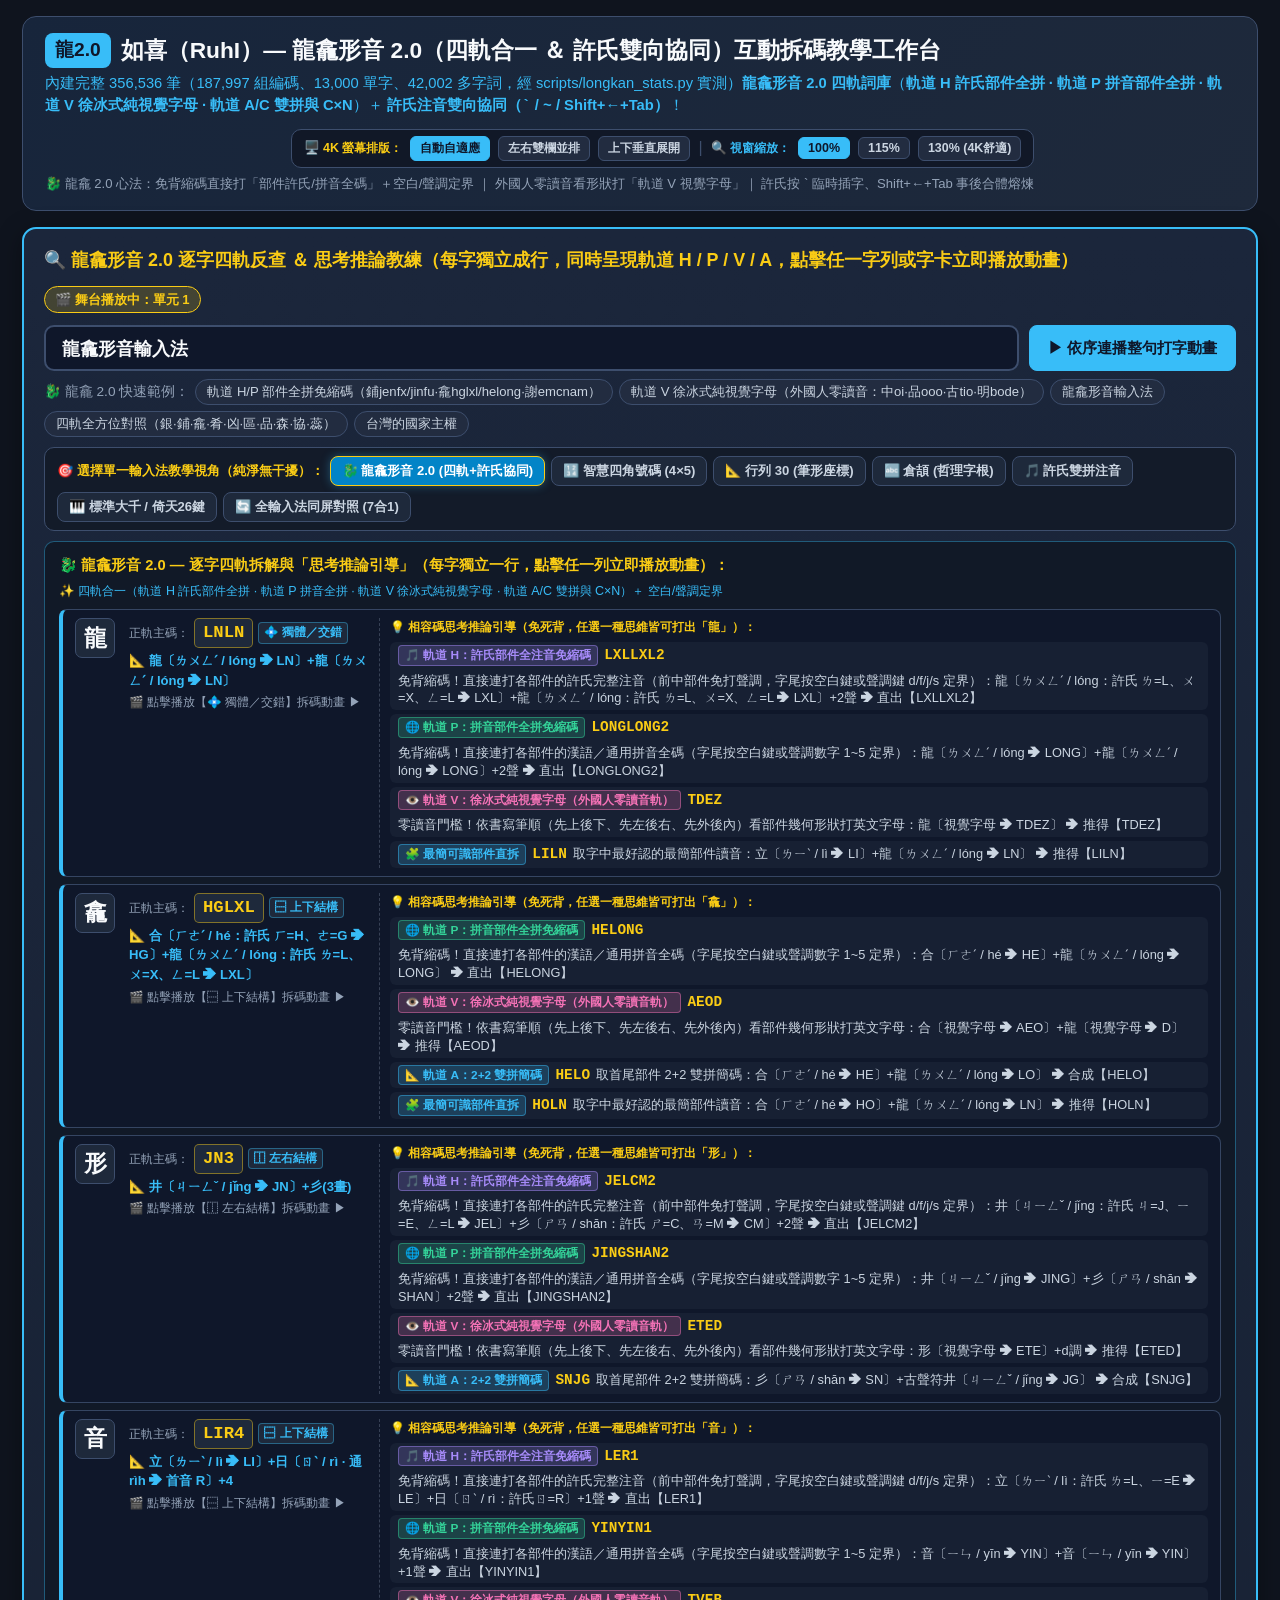
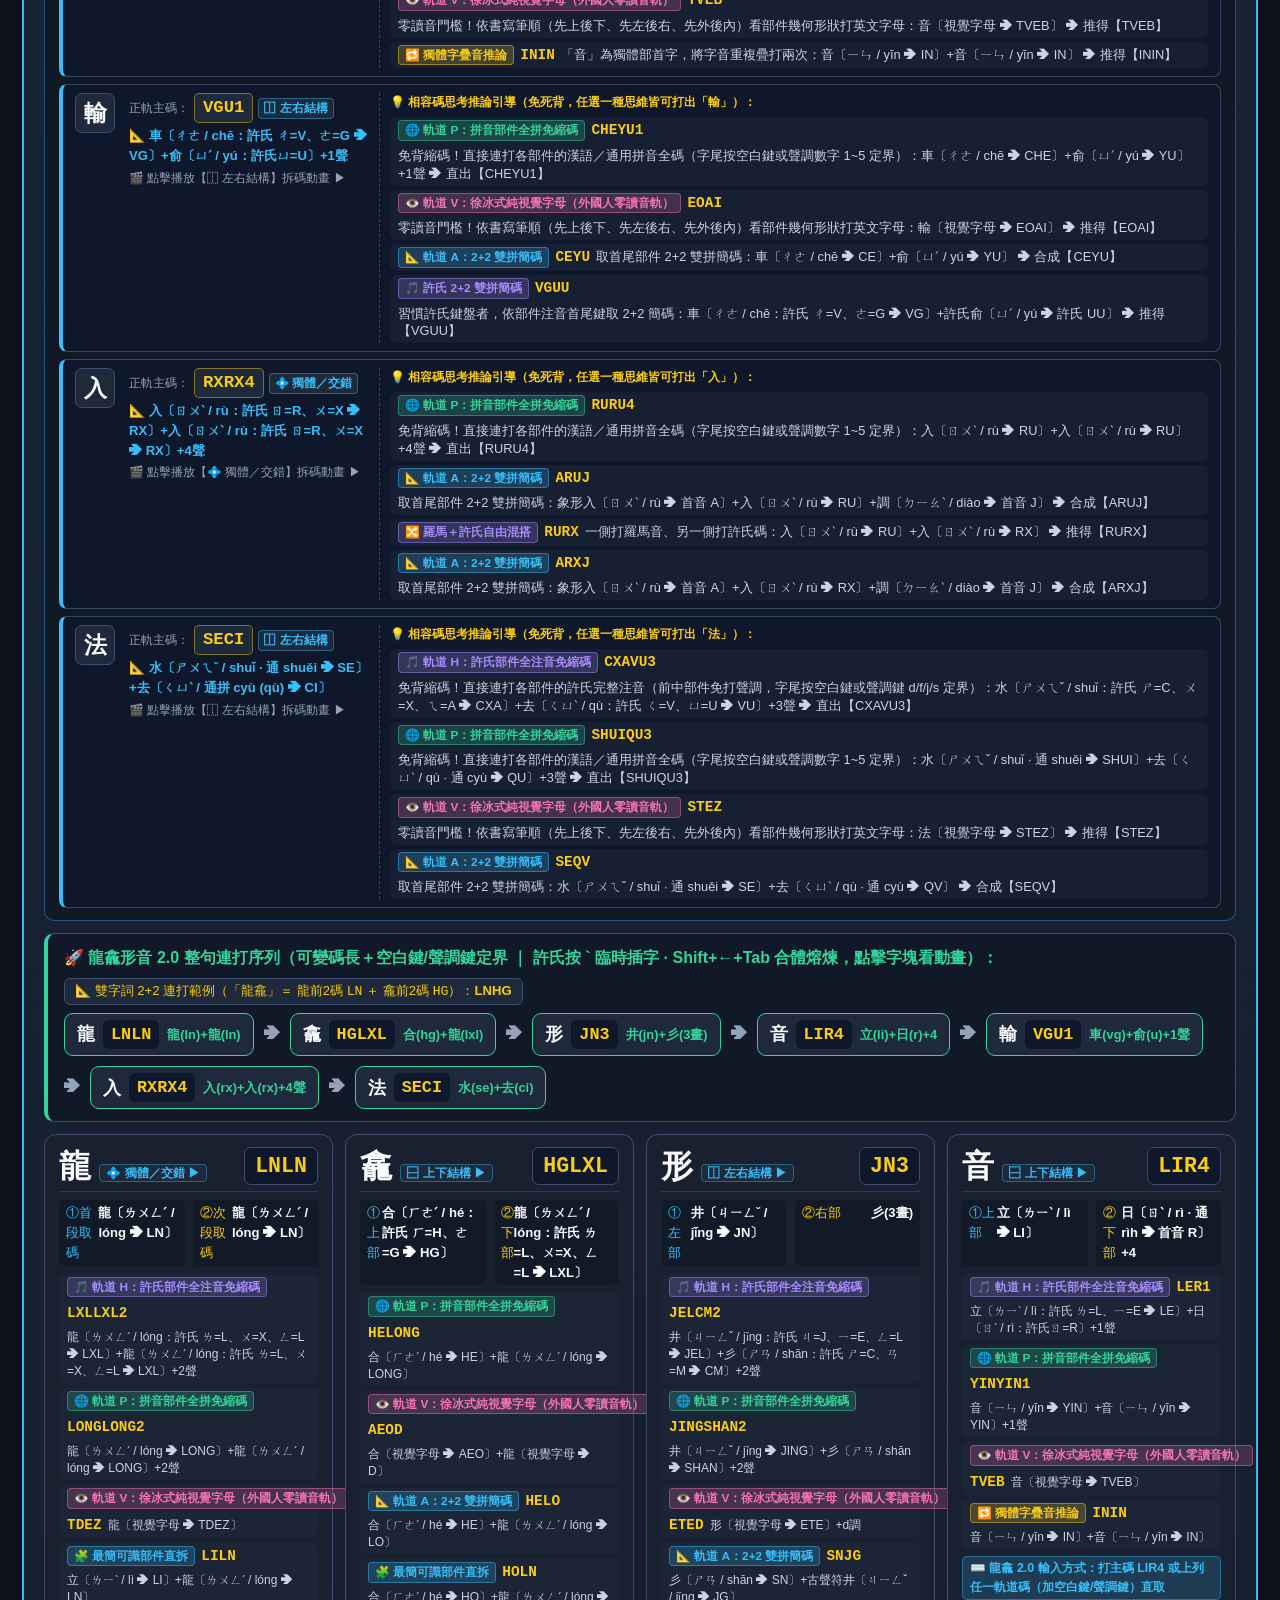
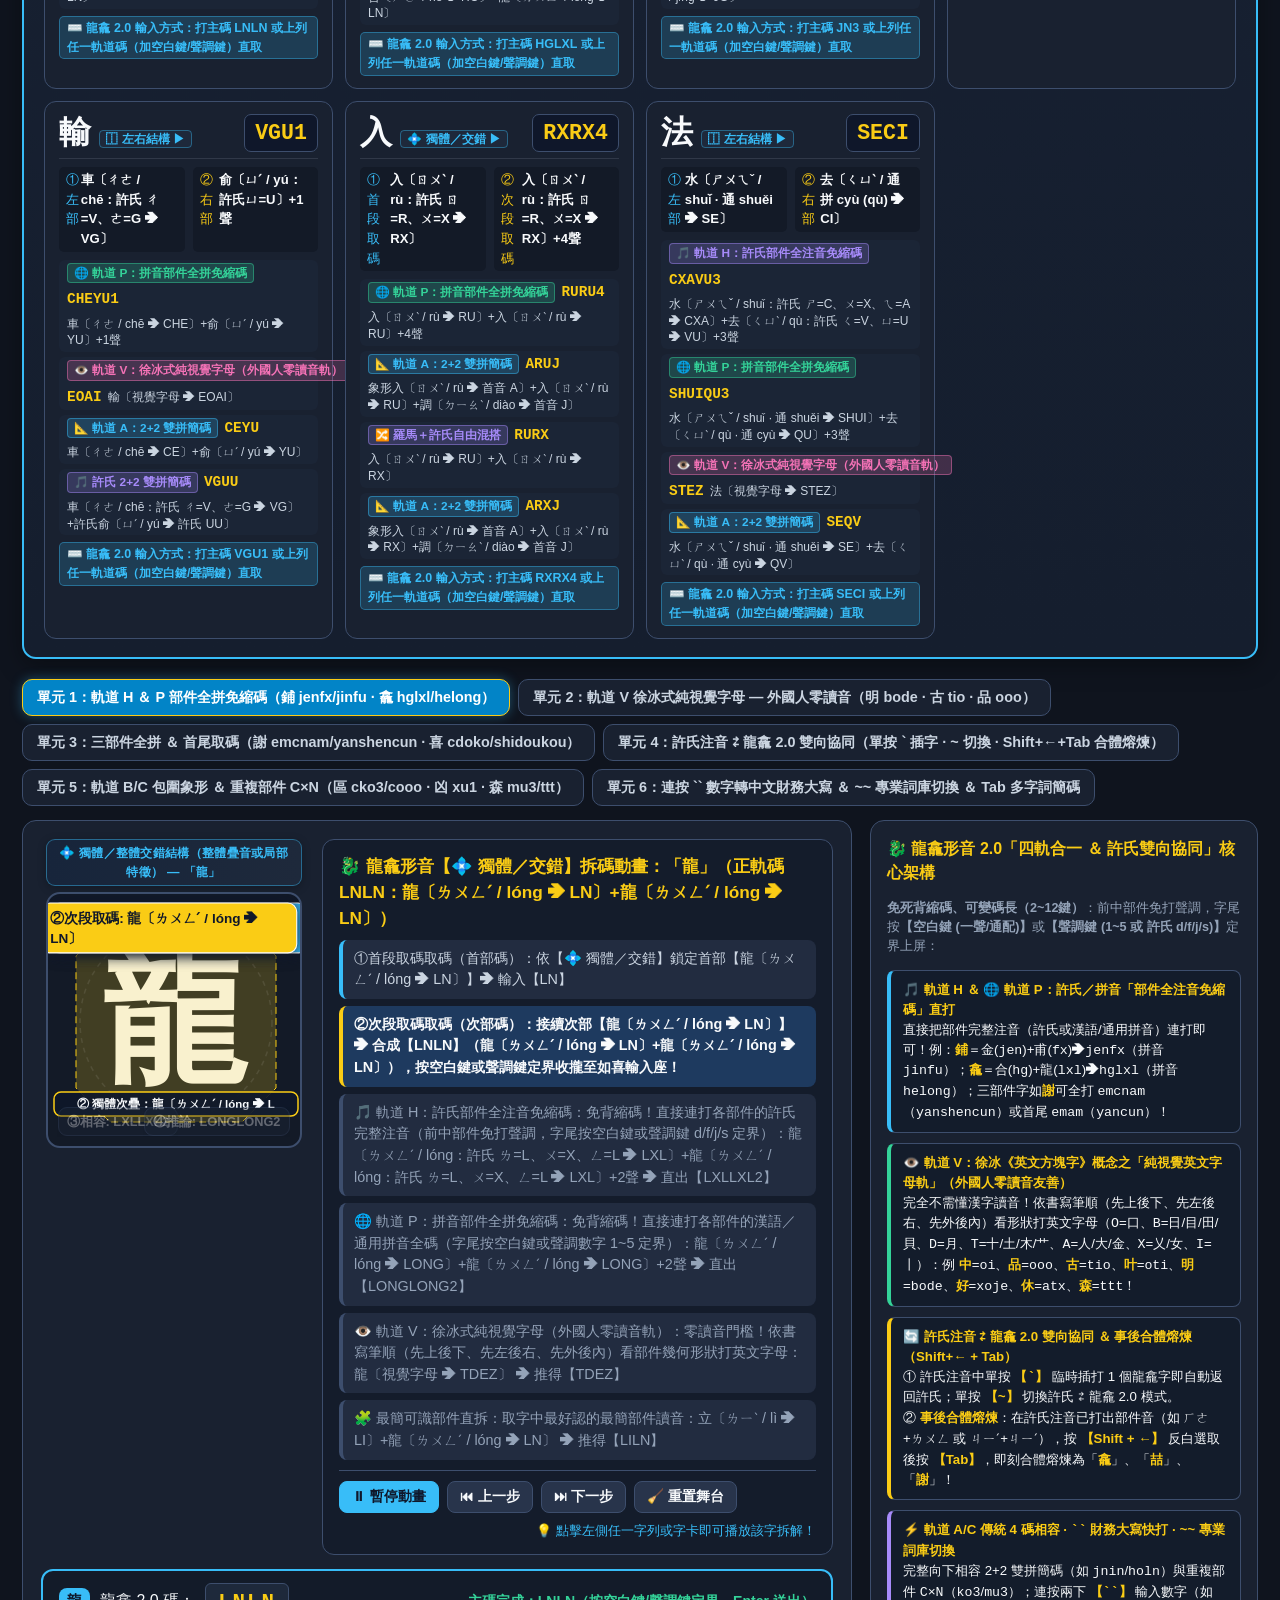
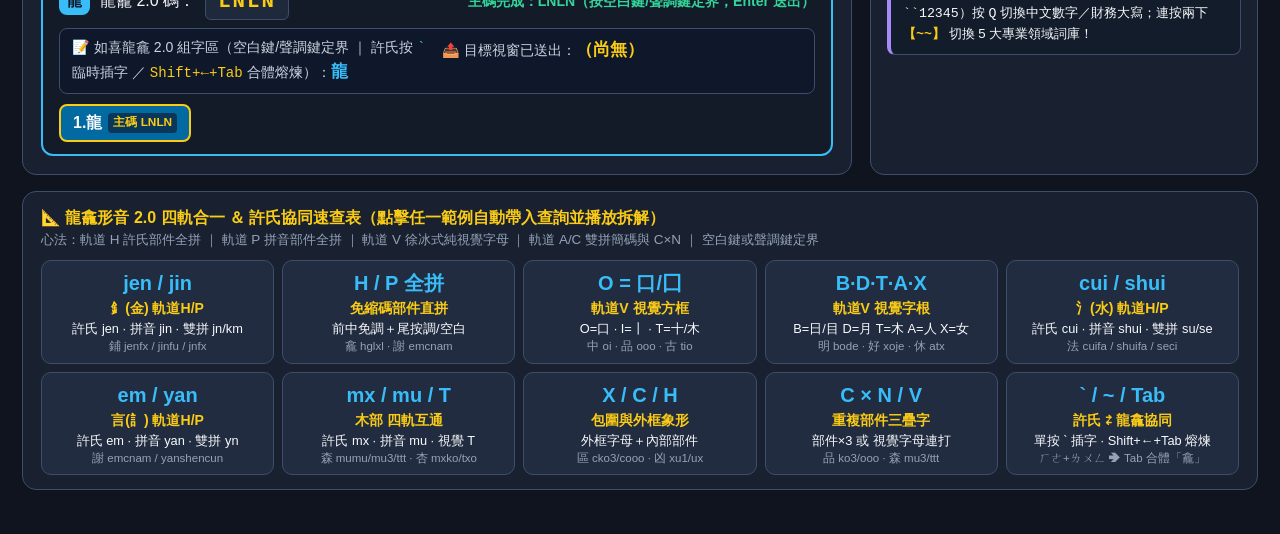
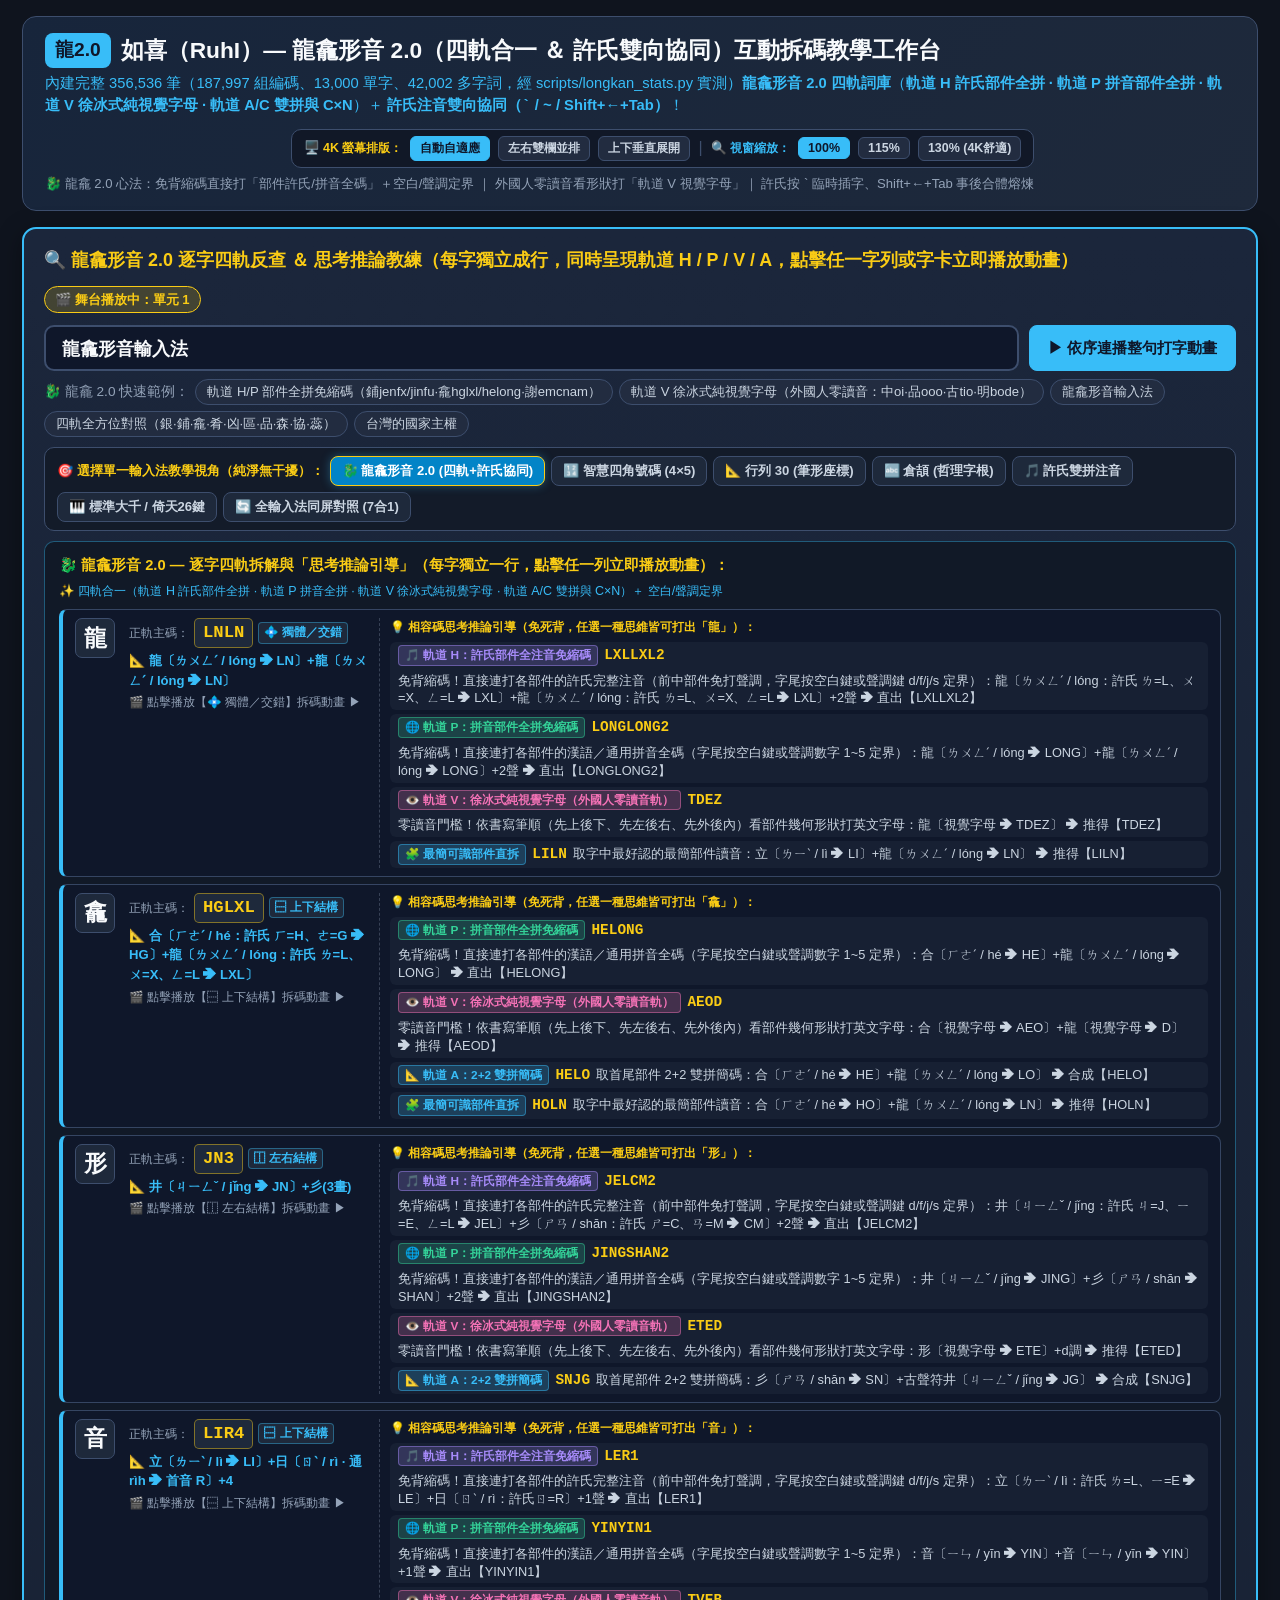
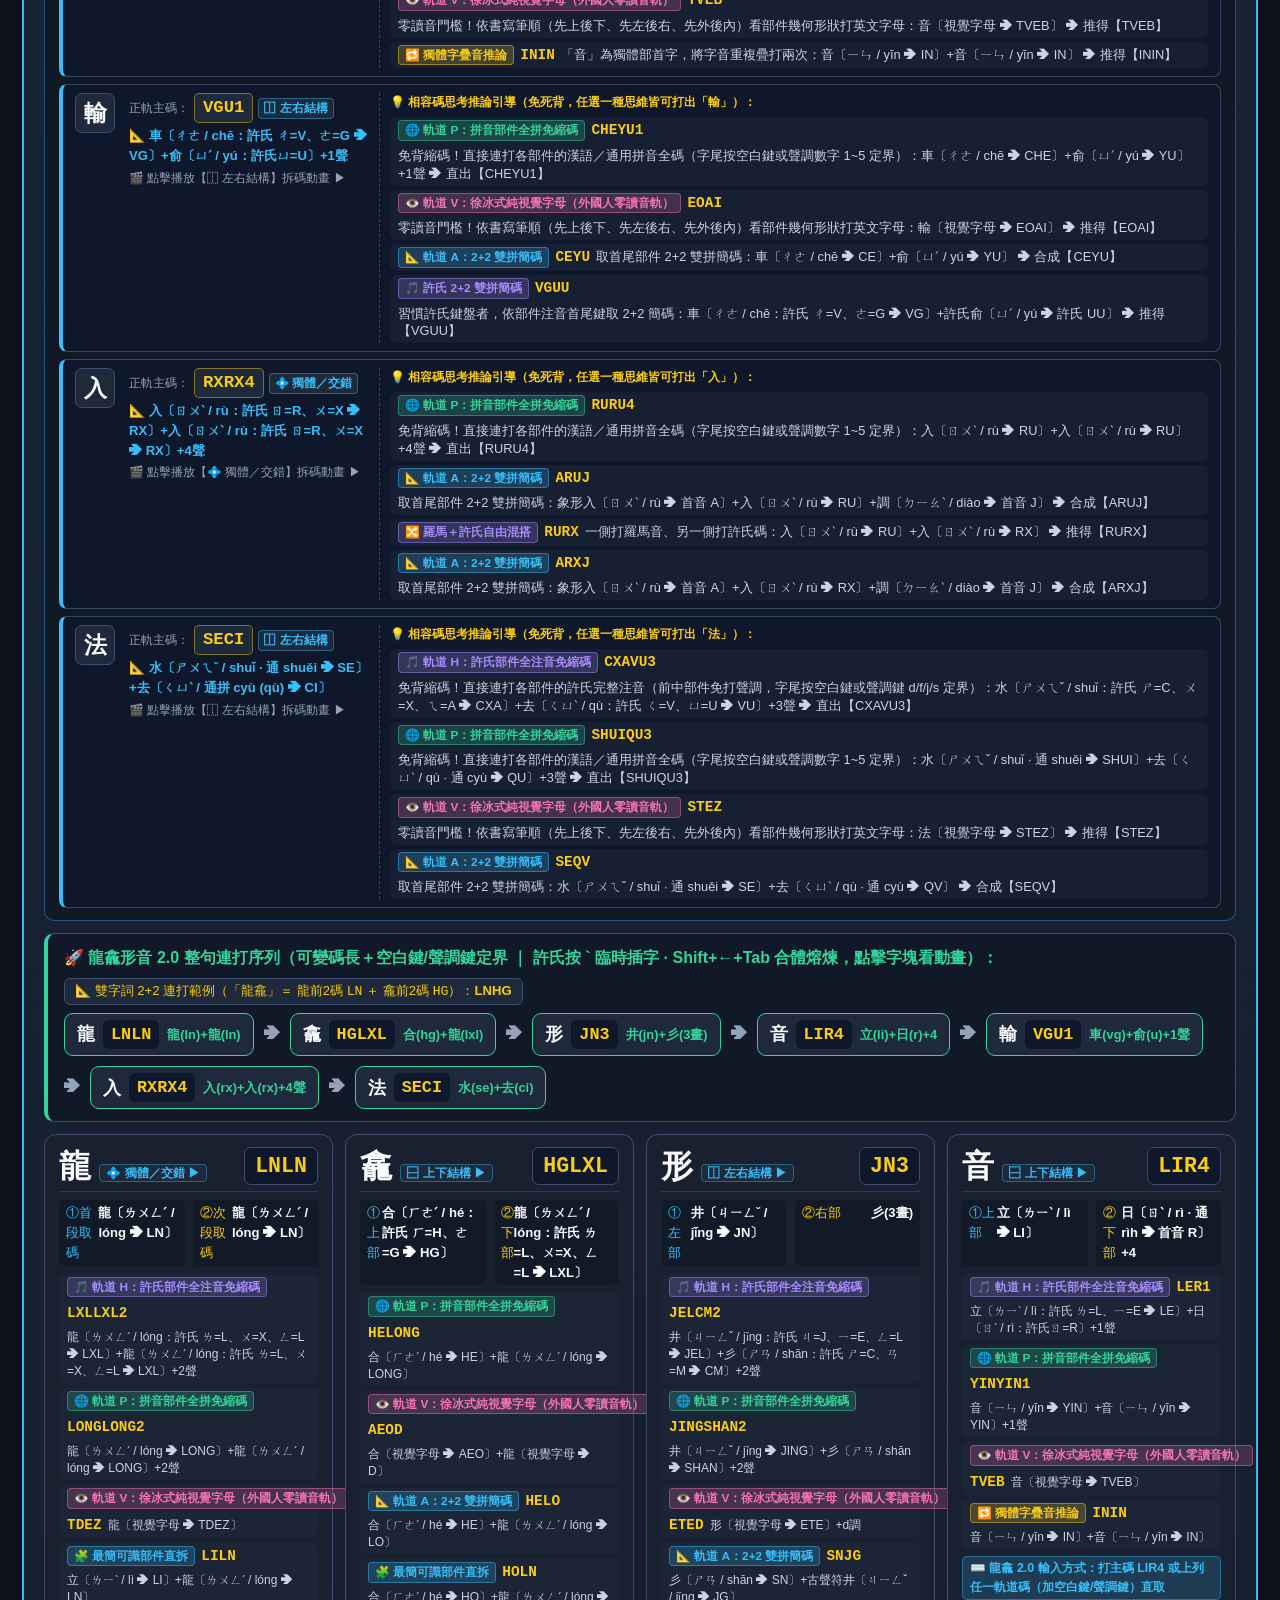
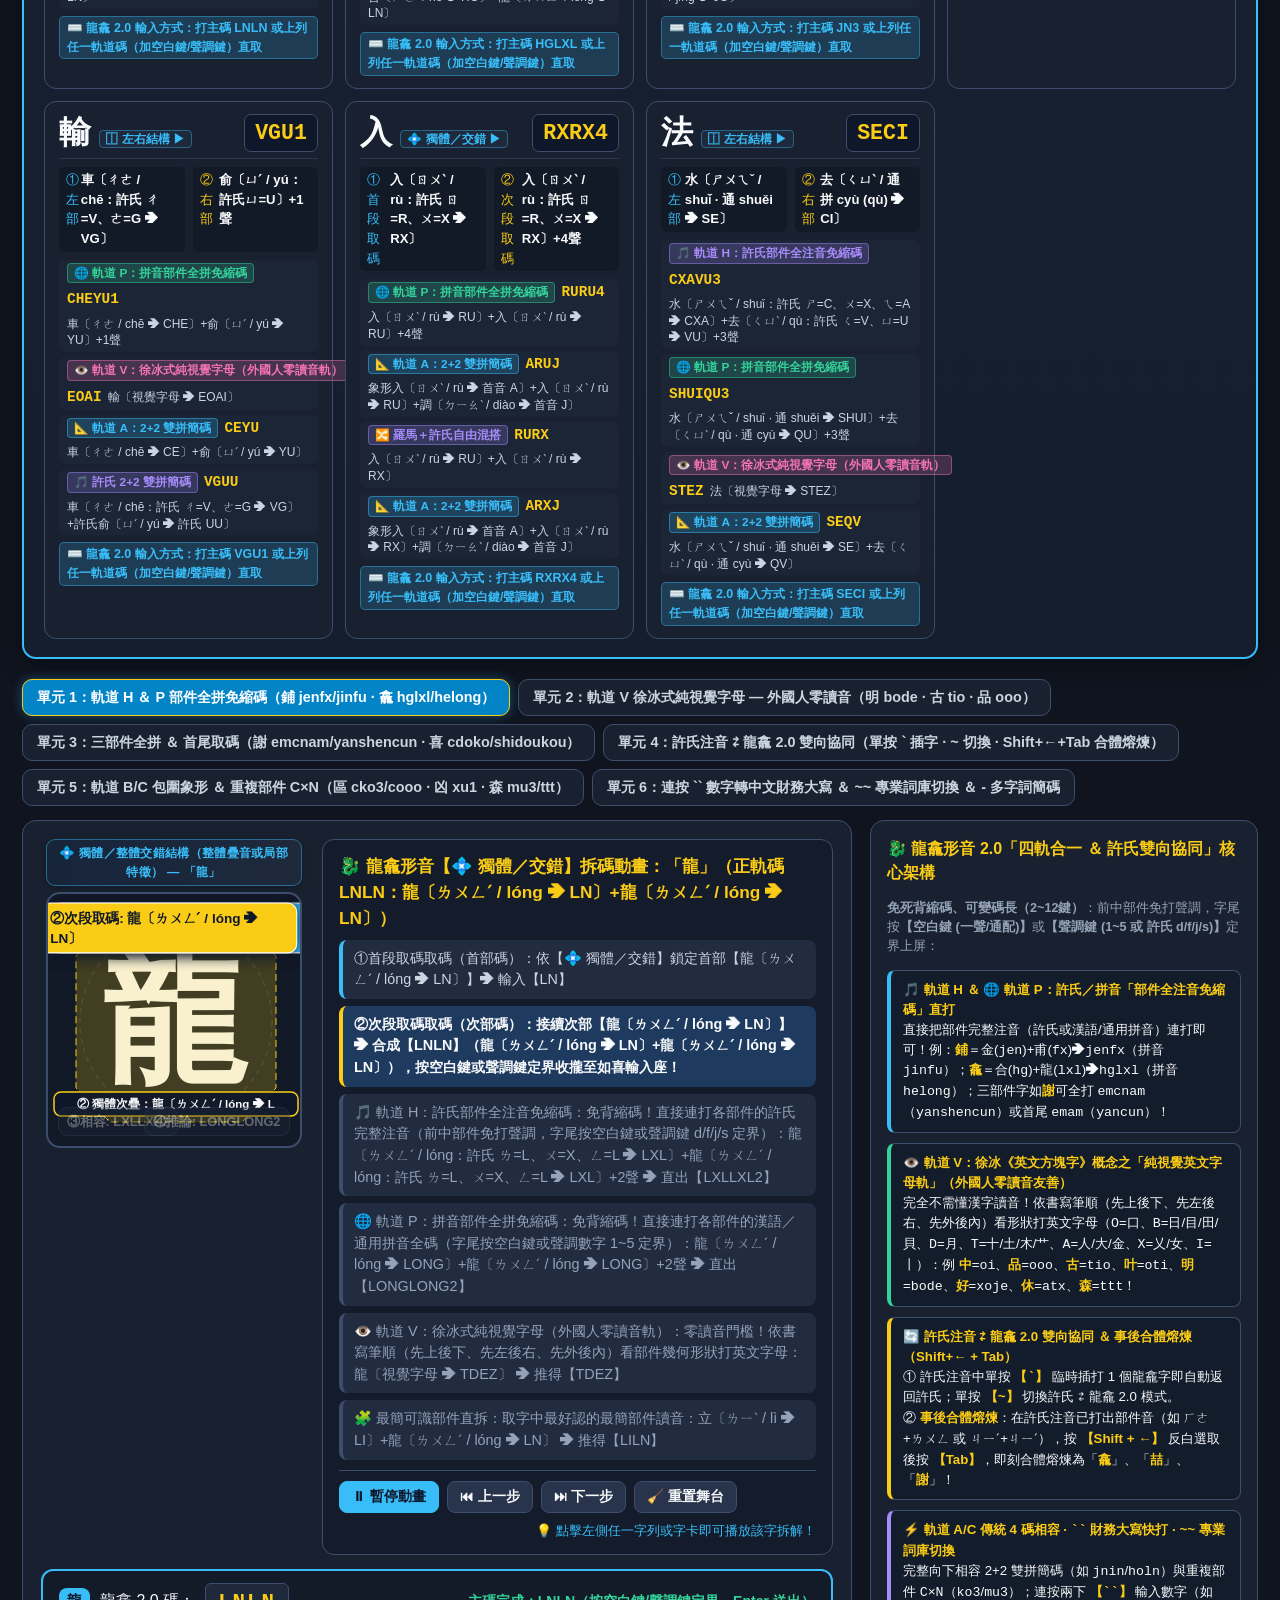
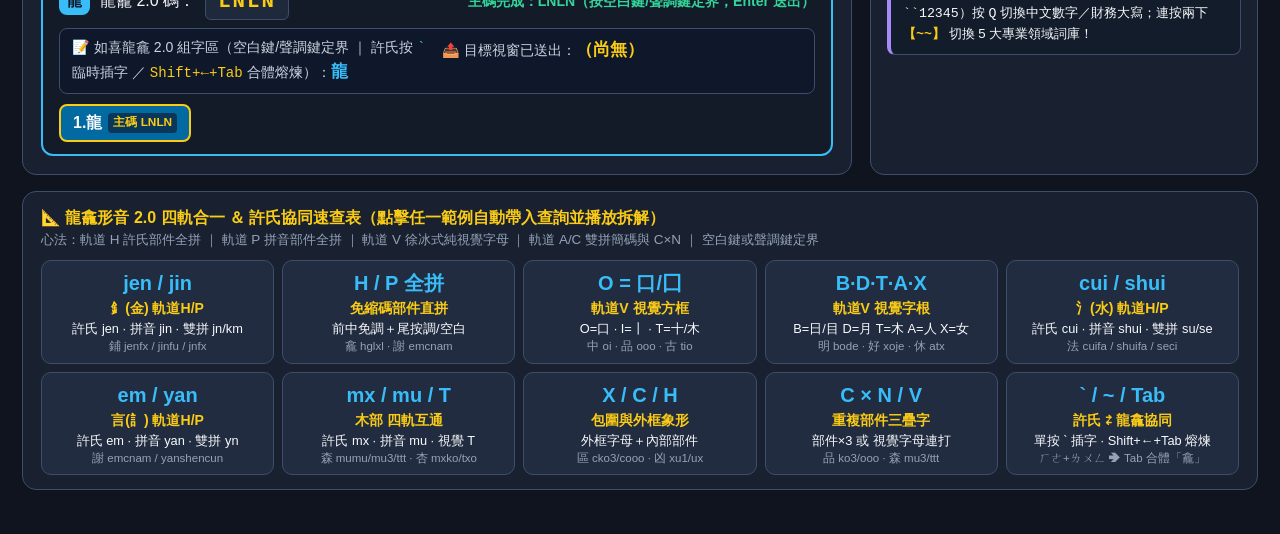
